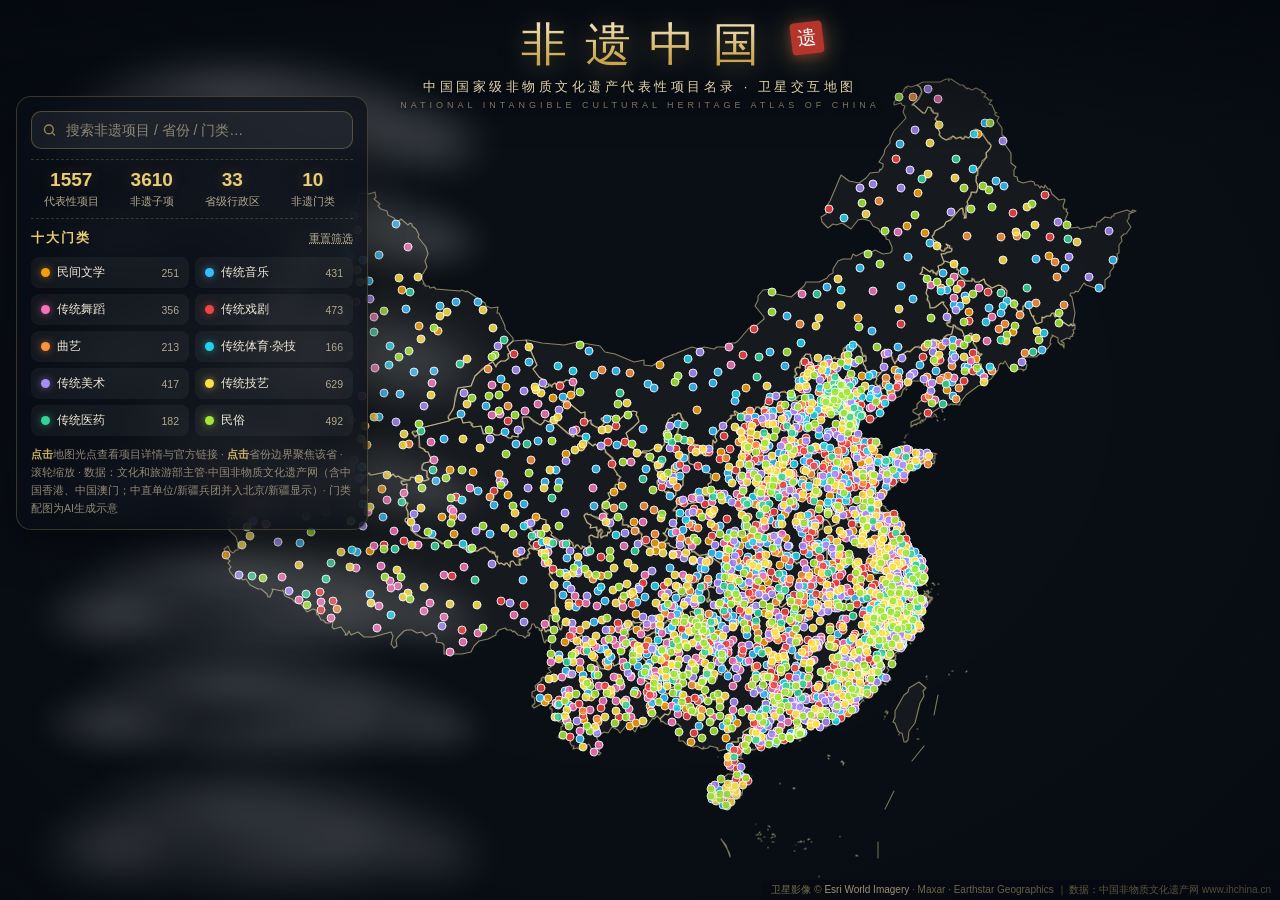
==== index.html @ 1519b075 "feat: 非遗中国 国家级非遗代表性项目卫星交互地图" ====
<!DOCTYPE html>
<html lang="zh-CN">
<head>
<meta charset="UTF-8">
<meta name="viewport" content="width=device-width, initial-scale=1.0">
<title>非遗中国 · 国家级非遗代表性项目卫星交互地图</title>
<style>
/* ===== Leaflet 内联 ===== */
/* required styles */

.leaflet-pane,
.leaflet-tile,
.leaflet-marker-icon,
.leaflet-marker-shadow,
.leaflet-tile-container,
.leaflet-pane > svg,
.leaflet-pane > canvas,
.leaflet-zoom-box,
.leaflet-image-layer,
.leaflet-layer {
	position: absolute;
	left: 0;
	top: 0;
	}
.leaflet-container {
	overflow: hidden;
	}
.leaflet-tile,
.leaflet-marker-icon,
.leaflet-marker-shadow {
	-webkit-user-select: none;
	   -moz-user-select: none;
	        user-select: none;
	  -webkit-user-drag: none;
	}
/* Prevents IE11 from highlighting tiles in blue */
.leaflet-tile::selection {
	background: transparent;
}
/* Safari renders non-retina tile on retina better with this, but Chrome is worse */
.leaflet-safari .leaflet-tile {
	image-rendering: -webkit-optimize-contrast;
	}
/* hack that prevents hw layers "stretching" when loading new tiles */
.leaflet-safari .leaflet-tile-container {
	width: 1600px;
	height: 1600px;
	-webkit-transform-origin: 0 0;
	}
.leaflet-marker-icon,
.leaflet-marker-shadow {
	display: block;
	}
/* .leaflet-container svg: reset svg max-width decleration shipped in Joomla! (joomla.org) 3.x */
/* .leaflet-container img: map is broken in FF if you have max-width: 100% on tiles */
.leaflet-container .leaflet-overlay-pane svg {
	max-width: none !important;
	max-height: none !important;
	}
.leaflet-container .leaflet-marker-pane img,
.leaflet-container .leaflet-shadow-pane img,
.leaflet-container .leaflet-tile-pane img,
.leaflet-container img.leaflet-image-layer,
.leaflet-container .leaflet-tile {
	max-width: none !important;
	max-height: none !important;
	width: auto;
	padding: 0;
	}

.leaflet-container img.leaflet-tile {
	/* See: https://bugs.chromium.org/p/chromium/issues/detail?id=600120 */
	mix-blend-mode: plus-lighter;
}

.leaflet-container.leaflet-touch-zoom {
	-ms-touch-action: pan-x pan-y;
	touch-action: pan-x pan-y;
	}
.leaflet-container.leaflet-touch-drag {
	-ms-touch-action: pinch-zoom;
	/* Fallback for FF which doesn't support pinch-zoom */
	touch-action: none;
	touch-action: pinch-zoom;
}
.leaflet-container.leaflet-touch-drag.leaflet-touch-zoom {
	-ms-touch-action: none;
	touch-action: none;
}
.leaflet-container {
	-webkit-tap-highlight-color: transparent;
}
.leaflet-container a {
	-webkit-tap-highlight-color: rgba(51, 181, 229, 0.4);
}
.leaflet-tile {
	filter: inherit;
	visibility: hidden;
	}
.leaflet-tile-loaded {
	visibility: inherit;
	}
.leaflet-zoom-box {
	width: 0;
	height: 0;
	-moz-box-sizing: border-box;
	     box-sizing: border-box;
	z-index: 800;
	}
/* workaround for https://bugzilla.mozilla.org/show_bug.cgi?id=888319 */
.leaflet-overlay-pane svg {
	-moz-user-select: none;
	}

.leaflet-pane         { z-index: 400; }

.leaflet-tile-pane    { z-index: 200; }
.leaflet-overlay-pane { z-index: 400; }
.leaflet-shadow-pane  { z-index: 500; }
.leaflet-marker-pane  { z-index: 600; }
.leaflet-tooltip-pane   { z-index: 650; }
.leaflet-popup-pane   { z-index: 700; }

.leaflet-map-pane canvas { z-index: 100; }
.leaflet-map-pane svg    { z-index: 200; }

.leaflet-vml-shape {
	width: 1px;
	height: 1px;
	}
.lvml {
	behavior: url(#default#VML);
	display: inline-block;
	position: absolute;
	}


/* control positioning */

.leaflet-control {
	position: relative;
	z-index: 800;
	pointer-events: visiblePainted; /* IE 9-10 doesn't have auto */
	pointer-events: auto;
	}
.leaflet-top,
.leaflet-bottom {
	position: absolute;
	z-index: 1000;
	pointer-events: none;
	}
.leaflet-top {
	top: 0;
	}
.leaflet-right {
	right: 0;
	}
.leaflet-bottom {
	bottom: 0;
	}
.leaflet-left {
	left: 0;
	}
.leaflet-control {
	float: left;
	clear: both;
	}
.leaflet-right .leaflet-control {
	float: right;
	}
.leaflet-top .leaflet-control {
	margin-top: 10px;
	}
.leaflet-bottom .leaflet-control {
	margin-bottom: 10px;
	}
.leaflet-left .leaflet-control {
	margin-left: 10px;
	}
.leaflet-right .leaflet-control {
	margin-right: 10px;
	}


/* zoom and fade animations */

.leaflet-fade-anim .leaflet-popup {
	opacity: 0;
	-webkit-transition: opacity 0.2s linear;
	   -moz-transition: opacity 0.2s linear;
	        transition: opacity 0.2s linear;
	}
.leaflet-fade-anim .leaflet-map-pane .leaflet-popup {
	opacity: 1;
	}
.leaflet-zoom-animated {
	-webkit-transform-origin: 0 0;
	    -ms-transform-origin: 0 0;
	        transform-origin: 0 0;
	}
svg.leaflet-zoom-animated {
	will-change: transform;
}

.leaflet-zoom-anim .leaflet-zoom-animated {
	-webkit-transition: -webkit-transform 0.25s cubic-bezier(0,0,0.25,1);
	   -moz-transition:    -moz-transform 0.25s cubic-bezier(0,0,0.25,1);
	        transition:         transform 0.25s cubic-bezier(0,0,0.25,1);
	}
.leaflet-zoom-anim .leaflet-tile,
.leaflet-pan-anim .leaflet-tile {
	-webkit-transition: none;
	   -moz-transition: none;
	        transition: none;
	}

.leaflet-zoom-anim .leaflet-zoom-hide {
	visibility: hidden;
	}


/* cursors */

.leaflet-interactive {
	cursor: pointer;
	}
.leaflet-grab {
	cursor: -webkit-grab;
	cursor:    -moz-grab;
	cursor:         grab;
	}
.leaflet-crosshair,
.leaflet-crosshair .leaflet-interactive {
	cursor: crosshair;
	}
.leaflet-popup-pane,
.leaflet-control {
	cursor: auto;
	}
.leaflet-dragging .leaflet-grab,
.leaflet-dragging .leaflet-grab .leaflet-interactive,
.leaflet-dragging .leaflet-marker-draggable {
	cursor: move;
	cursor: -webkit-grabbing;
	cursor:    -moz-grabbing;
	cursor:         grabbing;
	}

/* marker & overlays interactivity */
.leaflet-marker-icon,
.leaflet-marker-shadow,
.leaflet-image-layer,
.leaflet-pane > svg path,
.leaflet-tile-container {
	pointer-events: none;
	}

.leaflet-marker-icon.leaflet-interactive,
.leaflet-image-layer.leaflet-interactive,
.leaflet-pane > svg path.leaflet-interactive,
svg.leaflet-image-layer.leaflet-interactive path {
	pointer-events: visiblePainted; /* IE 9-10 doesn't have auto */
	pointer-events: auto;
	}

/* visual tweaks */

.leaflet-container {
	background: #ddd;
	outline-offset: 1px;
	}
.leaflet-container a {
	color: #0078A8;
	}
.leaflet-zoom-box {
	border: 2px dotted #38f;
	background: rgba(255,255,255,0.5);
	}


/* general typography */
.leaflet-container {
	font-family: "Helvetica Neue", Arial, Helvetica, sans-serif;
	font-size: 12px;
	font-size: 0.75rem;
	line-height: 1.5;
	}


/* general toolbar styles */

.leaflet-bar {
	box-shadow: 0 1px 5px rgba(0,0,0,0.65);
	border-radius: 4px;
	}
.leaflet-bar a {
	background-color: #fff;
	border-bottom: 1px solid #ccc;
	width: 26px;
	height: 26px;
	line-height: 26px;
	display: block;
	text-align: center;
	text-decoration: none;
	color: black;
	}
.leaflet-bar a,
.leaflet-control-layers-toggle {
	background-position: 50% 50%;
	background-repeat: no-repeat;
	display: block;
	}
.leaflet-bar a:hover,
.leaflet-bar a:focus {
	background-color: #f4f4f4;
	}
.leaflet-bar a:first-child {
	border-top-left-radius: 4px;
	border-top-right-radius: 4px;
	}
.leaflet-bar a:last-child {
	border-bottom-left-radius: 4px;
	border-bottom-right-radius: 4px;
	border-bottom: none;
	}
.leaflet-bar a.leaflet-disabled {
	cursor: default;
	background-color: #f4f4f4;
	color: #bbb;
	}

.leaflet-touch .leaflet-bar a {
	width: 30px;
	height: 30px;
	line-height: 30px;
	}
.leaflet-touch .leaflet-bar a:first-child {
	border-top-left-radius: 2px;
	border-top-right-radius: 2px;
	}
.leaflet-touch .leaflet-bar a:last-child {
	border-bottom-left-radius: 2px;
	border-bottom-right-radius: 2px;
	}

/* zoom control */

.leaflet-control-zoom-in,
.leaflet-control-zoom-out {
	font: bold 18px 'Lucida Console', Monaco, monospace;
	text-indent: 1px;
	}

.leaflet-touch .leaflet-control-zoom-in, .leaflet-touch .leaflet-control-zoom-out  {
	font-size: 22px;
	}


/* layers control */

.leaflet-control-layers {
	box-shadow: 0 1px 5px rgba(0,0,0,0.4);
	background: #fff;
	border-radius: 5px;
	}
.leaflet-control-layers-toggle {
	background-image: url(images/layers.png);
	width: 36px;
	height: 36px;
	}
.leaflet-retina .leaflet-control-layers-toggle {
	background-image: url(images/layers-2x.png);
	background-size: 26px 26px;
	}
.leaflet-touch .leaflet-control-layers-toggle {
	width: 44px;
	height: 44px;
	}
.leaflet-control-layers .leaflet-control-layers-list,
.leaflet-control-layers-expanded .leaflet-control-layers-toggle {
	display: none;
	}
.leaflet-control-layers-expanded .leaflet-control-layers-list {
	display: block;
	position: relative;
	}
.leaflet-control-layers-expanded {
	padding: 6px 10px 6px 6px;
	color: #333;
	background: #fff;
	}
.leaflet-control-layers-scrollbar {
	overflow-y: scroll;
	overflow-x: hidden;
	padding-right: 5px;
	}
.leaflet-control-layers-selector {
	margin-top: 2px;
	position: relative;
	top: 1px;
	}
.leaflet-control-layers label {
	display: block;
	font-size: 13px;
	font-size: 1.08333em;
	}
.leaflet-control-layers-separator {
	height: 0;
	border-top: 1px solid #ddd;
	margin: 5px -10px 5px -6px;
	}

/* Default icon URLs */
.leaflet-default-icon-path { /* used only in path-guessing heuristic, see L.Icon.Default */
	background-image: url(images/marker-icon.png);
	}


/* attribution and scale controls */

.leaflet-container .leaflet-control-attribution {
	background: #fff;
	background: rgba(255, 255, 255, 0.8);
	margin: 0;
	}
.leaflet-control-attribution,
.leaflet-control-scale-line {
	padding: 0 5px;
	color: #333;
	line-height: 1.4;
	}
.leaflet-control-attribution a {
	text-decoration: none;
	}
.leaflet-control-attribution a:hover,
.leaflet-control-attribution a:focus {
	text-decoration: underline;
	}
.leaflet-attribution-flag {
	display: inline !important;
	vertical-align: baseline !important;
	width: 1em;
	height: 0.6669em;
	}
.leaflet-left .leaflet-control-scale {
	margin-left: 5px;
	}
.leaflet-bottom .leaflet-control-scale {
	margin-bottom: 5px;
	}
.leaflet-control-scale-line {
	border: 2px solid #777;
	border-top: none;
	line-height: 1.1;
	padding: 2px 5px 1px;
	white-space: nowrap;
	-moz-box-sizing: border-box;
	     box-sizing: border-box;
	background: rgba(255, 255, 255, 0.8);
	text-shadow: 1px 1px #fff;
	}
.leaflet-control-scale-line:not(:first-child) {
	border-top: 2px solid #777;
	border-bottom: none;
	margin-top: -2px;
	}
.leaflet-control-scale-line:not(:first-child):not(:last-child) {
	border-bottom: 2px solid #777;
	}

.leaflet-touch .leaflet-control-attribution,
.leaflet-touch .leaflet-control-layers,
.leaflet-touch .leaflet-bar {
	box-shadow: none;
	}
.leaflet-touch .leaflet-control-layers,
.leaflet-touch .leaflet-bar {
	border: 2px solid rgba(0,0,0,0.2);
	background-clip: padding-box;
	}


/* popup */

.leaflet-popup {
	position: absolute;
	text-align: center;
	margin-bottom: 20px;
	}
.leaflet-popup-content-wrapper {
	padding: 1px;
	text-align: left;
	border-radius: 12px;
	}
.leaflet-popup-content {
	margin: 13px 24px 13px 20px;
	line-height: 1.3;
	font-size: 13px;
	font-size: 1.08333em;
	min-height: 1px;
	}
.leaflet-popup-content p {
	margin: 17px 0;
	margin: 1.3em 0;
	}
.leaflet-popup-tip-container {
	width: 40px;
	height: 20px;
	position: absolute;
	left: 50%;
	margin-top: -1px;
	margin-left: -20px;
	overflow: hidden;
	pointer-events: none;
	}
.leaflet-popup-tip {
	width: 17px;
	height: 17px;
	padding: 1px;

	margin: -10px auto 0;
	pointer-events: auto;

	-webkit-transform: rotate(45deg);
	   -moz-transform: rotate(45deg);
	    -ms-transform: rotate(45deg);
	        transform: rotate(45deg);
	}
.leaflet-popup-content-wrapper,
.leaflet-popup-tip {
	background: white;
	color: #333;
	box-shadow: 0 3px 14px rgba(0,0,0,0.4);
	}
.leaflet-container a.leaflet-popup-close-button {
	position: absolute;
	top: 0;
	right: 0;
	border: none;
	text-align: center;
	width: 24px;
	height: 24px;
	font: 16px/24px Tahoma, Verdana, sans-serif;
	color: #757575;
	text-decoration: none;
	background: transparent;
	}
.leaflet-container a.leaflet-popup-close-button:hover,
.leaflet-container a.leaflet-popup-close-button:focus {
	color: #585858;
	}
.leaflet-popup-scrolled {
	overflow: auto;
	}

.leaflet-oldie .leaflet-popup-content-wrapper {
	-ms-zoom: 1;
	}
.leaflet-oldie .leaflet-popup-tip {
	width: 24px;
	margin: 0 auto;

	-ms-filter: "progid:DXImageTransform.Microsoft.Matrix(M11=0.70710678, M12=0.70710678, M21=-0.70710678, M22=0.70710678)";
	filter: progid:DXImageTransform.Microsoft.Matrix(M11=0.70710678, M12=0.70710678, M21=-0.70710678, M22=0.70710678);
	}

.leaflet-oldie .leaflet-control-zoom,
.leaflet-oldie .leaflet-control-layers,
.leaflet-oldie .leaflet-popup-content-wrapper,
.leaflet-oldie .leaflet-popup-tip {
	border: 1px solid #999;
	}


/* div icon */

.leaflet-div-icon {
	background: #fff;
	border: 1px solid #666;
	}


/* Tooltip */
/* Base styles for the element that has a tooltip */
.leaflet-tooltip {
	position: absolute;
	padding: 6px;
	background-color: #fff;
	border: 1px solid #fff;
	border-radius: 3px;
	color: #222;
	white-space: nowrap;
	-webkit-user-select: none;
	-moz-user-select: none;
	-ms-user-select: none;
	user-select: none;
	pointer-events: none;
	box-shadow: 0 1px 3px rgba(0,0,0,0.4);
	}
.leaflet-tooltip.leaflet-interactive {
	cursor: pointer;
	pointer-events: auto;
	}
.leaflet-tooltip-top:before,
.leaflet-tooltip-bottom:before,
.leaflet-tooltip-left:before,
.leaflet-tooltip-right:before {
	position: absolute;
	pointer-events: none;
	border: 6px solid transparent;
	background: transparent;
	content: "";
	}

/* Directions */

.leaflet-tooltip-bottom {
	margin-top: 6px;
}
.leaflet-tooltip-top {
	margin-top: -6px;
}
.leaflet-tooltip-bottom:before,
.leaflet-tooltip-top:before {
	left: 50%;
	margin-left: -6px;
	}
.leaflet-tooltip-top:before {
	bottom: 0;
	margin-bottom: -12px;
	border-top-color: #fff;
	}
.leaflet-tooltip-bottom:before {
	top: 0;
	margin-top: -12px;
	margin-left: -6px;
	border-bottom-color: #fff;
	}
.leaflet-tooltip-left {
	margin-left: -6px;
}
.leaflet-tooltip-right {
	margin-left: 6px;
}
.leaflet-tooltip-left:before,
.leaflet-tooltip-right:before {
	top: 50%;
	margin-top: -6px;
	}
.leaflet-tooltip-left:before {
	right: 0;
	margin-right: -12px;
	border-left-color: #fff;
	}
.leaflet-tooltip-right:before {
	left: 0;
	margin-left: -12px;
	border-right-color: #fff;
	}

/* Printing */

@media print {
	/* Prevent printers from removing background-images of controls. */
	.leaflet-control {
		-webkit-print-color-adjust: exact;
		print-color-adjust: exact;
		}
	}

/* ===== 主题样式 ===== */
:root{
  --gold:#e8cc76; --gold-deep:#b79a4a; --rose:#b3352c;
  --ink:#05080f; --glass:rgba(9,14,23,.78);
  --panel-bd:rgba(232,204,118,.22);
  --text:#f2ead8; --text-dim:#b3a88e;
}
*{box-sizing:border-box}
html,body{margin:0;padding:0;height:100%;overflow:hidden;background:var(--ink);
  font-family:"Microsoft YaHei UI","Microsoft YaHei","PingFang SC","Helvetica Neue",Arial,sans-serif;color:var(--text)}
#map{position:fixed;inset:0;background:#0a0f16;z-index:1}
.leaflet-container{background:#0a0f16;font:12px/1.5 "Microsoft YaHei UI","Microsoft YaHei",sans-serif}

/* ===== 加载层 ===== */
#loader{position:fixed;inset:0;z-index:9999;display:flex;flex-direction:column;align-items:center;justify-content:center;gap:22px;
  background:radial-gradient(ellipse at 50% 38%,#111a2a 0%,#05080f 72%);transition:opacity .7s ease}
#loader .lt{font-family:"KaiTi","STKaiti","SimSun",serif;font-size:52px;letter-spacing:26px;text-indent:26px;
  background:linear-gradient(180deg,#f6e7b8,#c9a544 78%);-webkit-background-clip:text;background-clip:text;color:transparent;
  filter:drop-shadow(0 4px 16px rgba(232,204,118,.35));position:relative}
#loader .seal{position:absolute;right:-44px;bottom:2px;width:34px;height:34px;background:var(--rose);border-radius:5px;
  display:flex;align-items:center;justify-content:center;color:#fff;font-size:20px;font-family:"KaiTi","STKaiti",serif;
  transform:rotate(-7deg);box-shadow:0 2px 10px rgba(179,53,44,.5)}
#loader .ring{width:44px;height:44px;border-radius:50%;border:3px solid rgba(232,204,118,.22);border-top-color:var(--gold);
  animation:spin 1s linear infinite}
#loader .sub{font-size:13px;letter-spacing:3px;color:var(--text-dim)}
@keyframes spin{to{transform:rotate(360deg)}}

/* ===== 云层 ===== */
#clouds{position:fixed;inset:0;pointer-events:none;z-index:560;overflow:hidden}
.cloud{position:absolute;left:0;width:520px;height:150px;--s:1;
  background:
   radial-gradient(closest-side ellipse at 22% 68%,rgba(255,255,255,.95),rgba(255,255,255,0) 72%),
   radial-gradient(closest-side ellipse at 46% 42%,rgba(255,255,255,.92),rgba(255,255,255,0) 70%),
   radial-gradient(closest-side ellipse at 68% 60%,rgba(255,255,255,.88),rgba(255,255,255,0) 70%),
   radial-gradient(closest-side ellipse at 52% 78%,rgba(255,255,255,.82),rgba(255,255,255,0) 68%),
   radial-gradient(closest-side ellipse at 84% 72%,rgba(255,255,255,.78),rgba(255,255,255,0) 66%);
  animation:drift linear infinite;will-change:transform}
@keyframes drift{from{transform:translateX(-45vw) scale(var(--s))}to{transform:translateX(140vw) scale(var(--s))}}
.c1{top:4%;--s:1.35;animation-duration:230s;animation-delay:-45s;opacity:.34;filter:blur(18px)}
.c2{top:15%;--s:.92;animation-duration:175s;animation-delay:-100s;opacity:.27;filter:blur(14px)}
.c3{top:29%;--s:1.6;animation-duration:300s;animation-delay:-160s;opacity:.31;filter:blur(22px)}
.c4{top:43%;--s:.72;animation-duration:150s;animation-delay:-25s;opacity:.22;filter:blur(12px)}
.c5{top:57%;--s:1.12;animation-duration:255s;animation-delay:-210s;opacity:.26;filter:blur(16px)}
.c6{top:69%;--s:.85;animation-duration:200s;animation-delay:-70s;opacity:.21;filter:blur(13px)}
.c7{top:83%;--s:1.42;animation-duration:330s;animation-delay:-260s;opacity:.25;filter:blur(20px)}

/* ===== 暗角与顶部渐变 ===== */
#vignette{position:fixed;inset:0;pointer-events:none;z-index:550;
  background:radial-gradient(ellipse at 50% 44%,transparent 52%,rgba(4,7,13,.52) 100%)}
#topShade{position:fixed;top:0;left:0;right:0;height:150px;pointer-events:none;z-index:555;
  background:linear-gradient(180deg,rgba(4,7,13,.55),rgba(4,7,13,0))}

/* ===== 标题 ===== */
#titleBar{position:fixed;top:14px;left:50%;transform:translateX(-50%);text-align:center;z-index:700;pointer-events:none;width:min(92vw,760px)}
#titleBar h1{margin:0;font-family:"KaiTi","STKaiti","SimSun",serif;font-weight:400;font-size:46px;letter-spacing:18px;text-indent:18px;
  background:linear-gradient(180deg,#f8ecca,#caa54b 76%);-webkit-background-clip:text;background-clip:text;color:transparent;
  filter:drop-shadow(0 3px 14px rgba(232,204,118,.38));position:relative;display:inline-block}
#titleBar .seal{position:absolute;right:-46px;top:8px;width:32px;height:32px;background:var(--rose);border-radius:4px;
  display:flex;align-items:center;justify-content:center;color:#fff;font-size:19px;font-family:"KaiTi","STKaiti",serif;
  transform:rotate(-7deg);box-shadow:0 2px 10px rgba(179,53,44,.5);pointer-events:none}
#titleBar .sub{margin-top:2px;font-size:13px;letter-spacing:3.5px;color:#e3d5ae;text-shadow:0 1px 8px rgba(0,0,0,.9)}
#titleBar .en{margin-top:4px;font-size:9px;letter-spacing:4px;color:rgba(216,201,163,.55);text-shadow:0 1px 6px rgba(0,0,0,.9)}

/* ===== 左侧控制面板 ===== */
#panel{position:fixed;left:16px;top:96px;width:352px;max-height:calc(100vh - 120px);z-index:700;
  background:var(--glass);backdrop-filter:blur(14px);-webkit-backdrop-filter:blur(14px);
  border:1px solid var(--panel-bd);border-radius:15px;padding:14px 14px 12px;
  box-shadow:0 12px 44px rgba(0,0,0,.5);display:flex;flex-direction:column;gap:10px;overflow:hidden}
#panel .ph{display:flex;align-items:center;gap:8px}
#panel .ph .t{font-size:13px;font-weight:700;letter-spacing:2px;color:var(--gold)}
#panel .ph .reset{margin-left:auto;font-size:11px;color:var(--text-dim);cursor:pointer;text-decoration:underline dotted}
#panel .ph .reset:hover{color:var(--gold)}
.searchWrap{position:relative}
.searchWrap svg.mag{position:absolute;left:11px;top:50%;transform:translateY(-50%);opacity:.6;pointer-events:none}
#search{width:100%;padding:10px 32px 10px 34px;border-radius:10px;font-size:14px;color:var(--text);outline:none;
  background:rgba(255,255,255,.06);border:1px solid rgba(232,204,118,.28);transition:border-color .2s,box-shadow .2s}
#search::placeholder{color:rgba(179,168,142,.75)}
#search:focus{border-color:rgba(232,204,118,.65);box-shadow:0 0 0 3px rgba(232,204,118,.12)}
#clearBtn{position:absolute;right:6px;top:50%;transform:translateY(-50%);width:22px;height:22px;border:none;border-radius:50%;
  background:rgba(255,255,255,.1);color:var(--text-dim);font-size:13px;line-height:1;cursor:pointer;display:none;padding:0}
#clearBtn:hover{background:rgba(255,255,255,.18);color:#fff}
#count{font-size:11px;color:var(--text-dim);letter-spacing:.5px;display:none}
#results{display:none;overflow-y:auto;border-radius:10px;background:rgba(5,9,16,.55);
  border:1px solid rgba(232,204,118,.14);scrollbar-width:thin}
#results .row{display:flex;align-items:center;gap:9px;padding:8px 10px;cursor:pointer;border-radius:8px;margin:3px}
#results .row:hover{background:rgba(232,204,118,.1)}
#results .dot{width:9px;height:9px;border-radius:50%;flex:none}
#results .rt{min-width:0;flex:1}
#results .rn{font-size:13px;color:var(--text);white-space:nowrap;overflow:hidden;text-overflow:ellipsis}
#results .rn mark{background:rgba(232,204,118,.35);color:#fff;border-radius:2px;padding:0 1px}
#results .rm{font-size:11px;color:var(--text-dim);white-space:nowrap;overflow:hidden;text-overflow:ellipsis;margin-top:1px}
#results .empty{padding:14px 12px;font-size:12px;color:var(--text-dim);text-align:center}
#stats{display:grid;grid-template-columns:repeat(4,1fr);gap:4px;padding:9px 2px;
  border-top:1px dashed rgba(232,204,118,.2);border-bottom:1px dashed rgba(232,204,118,.2)}
#stats>div{text-align:center}
#stats b{display:block;font-size:19px;font-weight:700;color:var(--gold);font-variant-numeric:tabular-nums;
  text-shadow:0 0 14px rgba(232,204,118,.25)}
#stats span{font-size:10.5px;color:var(--text-dim)}
#legend{display:grid;grid-template-columns:1fr 1fr;gap:6px}
.chip{display:flex;align-items:center;gap:7px;padding:6px 9px;border-radius:8px;cursor:pointer;
  background:rgba(255,255,255,.045);border:1px solid transparent;color:var(--text);font-size:12px;
  font-family:inherit;transition:all .18s;text-align:left}
.chip:hover{border-color:rgba(232,204,118,.35);background:rgba(232,204,118,.07)}
.chip .dot{width:9px;height:9px;border-radius:50%;flex:none}
.chip .nm{white-space:nowrap;overflow:hidden;text-overflow:ellipsis}
.chip em{margin-left:auto;font-style:normal;font-size:10.5px;color:var(--text-dim);font-variant-numeric:tabular-nums}
.chip.off{opacity:.35;filter:grayscale(.75)}
#hint{font-size:10.5px;line-height:1.7;color:rgba(179,168,142,.8)}
#hint b{color:rgba(232,204,118,.85);font-weight:600}

/* ===== 弹窗 ===== */
.hp-pop .leaflet-popup-content-wrapper{background:rgba(11,17,27,.94);backdrop-filter:blur(12px);-webkit-backdrop-filter:blur(12px);
  border:1px solid rgba(232,204,118,.3);border-radius:14px;box-shadow:0 18px 60px rgba(0,0,0,.65);color:var(--text)}
.hp-pop .leaflet-popup-content{margin:0;width:322px!important;line-height:1.55;overflow:hidden}
.hp-pop .leaflet-popup-close-button{color:rgba(203,189,155,.9);right:8px;top:6px;font-size:22px;width:26px;height:26px}
.hp-pop .leaflet-popup-close-button:hover{color:#fff;background:rgba(255,255,255,.1);border-radius:50%}
.hp-pop .leaflet-popup-tip{background:rgba(11,17,27,.94);border:1px solid rgba(232,204,118,.3)}
.hp .hp-img{position:relative}
.hp .hp-img img{width:100%;height:148px;object-fit:cover;display:block}
.hp .hp-img::after{content:"";position:absolute;inset:0;border-radius:14px 14px 0 0;
  background:linear-gradient(180deg,rgba(5,8,15,.25),transparent 40%,rgba(5,8,15,.55));pointer-events:none}
.hp .hp-cat{position:absolute;left:10px;top:10px;z-index:2;background:rgba(6,10,17,.78);border:1px solid;
  padding:2.5px 9px;border-radius:999px;font-size:11px;letter-spacing:1px}
.hp-body{padding:11px 14px 13px}
.hp-body h3{margin:0 0 7px;font-size:17.5px;font-weight:700;color:#fff;letter-spacing:.5px;line-height:1.35}
.hp-badges{display:flex;flex-wrap:wrap;gap:5px;margin-bottom:8px}
.bd{font-size:10.5px;padding:2.5px 8px;border-radius:999px;background:rgba(255,255,255,.07);
  color:#cbbd9b;border:1px solid rgba(255,255,255,.1);letter-spacing:.5px}
.hp-meta{display:flex;gap:6px;align-items:baseline;font-size:12px;color:#cfc3a4;margin:3px 0}
.hp-meta svg{flex:none;transform:translateY(1.5px)}
.hp-brief{font-size:12px;color:#a89d85;line-height:1.75;margin:9px 0 10px;padding:8px 10px;
  background:rgba(255,255,255,.04);border-left:2px solid rgba(232,204,118,.45);border-radius:0 7px 7px 0}
.hp-link{display:block;text-align:center;padding:9px;border-radius:9px;margin-top:2px;
  background:linear-gradient(135deg,#c9a544,#e8cc76);color:#241b06;font-weight:700;font-size:13px;
  letter-spacing:1.5px;text-decoration:none;transition:filter .18s}
.hp-link:hover{filter:brightness(1.12)}

/* ===== 提示tooltip ===== */
.hp-tip{background:rgba(10,15,24,.93)!important;border:1px solid rgba(232,204,118,.35)!important;
  color:var(--text)!important;font-size:12px;padding:5px 10px!important;border-radius:8px!important;
  box-shadow:0 6px 22px rgba(0,0,0,.55)!important}
.hp-tip b{color:var(--gold)}
.hp-tip span{color:var(--text-dim);font-size:11px}
.hp-tip::before{border-top-color:rgba(232,204,118,.35)!important}

/* ===== 省名标签 ===== */
.prov-label{background:transparent!important;border:none!important;box-shadow:none!important;
  color:#f3e6c0!important;font-family:"KaiTi","STKaiti","SimSun",serif!important;font-size:15px!important;
  letter-spacing:3px;text-shadow:0 1px 3px rgba(0,0,0,.95),0 0 12px rgba(0,0,0,.8);padding:0!important}
.prov-label::before{display:none!important}

/* ===== 控件与归属 ===== */
.leaflet-control-attribution{background:rgba(7,11,18,.72)!important;color:#93885f!important;
  font-size:10px!important;padding:3px 9px;border-radius:6px 0 0 0}
.leaflet-control-attribution a{color:#cdbd93!important}
.leaflet-bar{border:1px solid rgba(232,204,118,.28)!important;border-radius:8px!important;overflow:hidden;
  box-shadow:0 4px 18px rgba(0,0,0,.5)!important}
.leaflet-bar a{background:rgba(12,18,28,.92)!important;color:var(--gold)!important;border-bottom:1px solid rgba(232,204,118,.18)!important}
.leaflet-bar a:hover{background:rgba(32,42,58,.95)!important}

/* ===== 移动端 ===== */
#panelToggle{display:none;position:fixed;left:14px;top:14px;z-index:710;width:42px;height:42px;border-radius:11px;
  background:var(--glass);border:1px solid var(--panel-bd);color:var(--gold);font-size:19px;cursor:pointer;
  backdrop-filter:blur(10px)}
@media (max-width:760px){
  #titleBar h1{font-size:30px;letter-spacing:10px;text-indent:10px}
  #titleBar .seal{right:-38px;width:26px;height:26px;font-size:15px}
  #titleBar .sub{font-size:10.5px;letter-spacing:2px}
  #panelToggle{display:block}
  #panel{left:10px;right:10px;width:auto;top:70px;max-height:56vh}
  #panel.hidden{display:none}
  #results{max-height:180px}
}
</style>
</head>
<body class="mode-auto" data-palette="navy-gold">

<div id="loader">
  <div class="lt">非遗中国<span class="seal">遗</span></div>
  <div class="ring"></div>
  <div class="sub">正在载入 3,610 项国家级非遗 · 卫星影像</div>
</div>

<div id="map"></div>

<div id="clouds" aria-hidden="true">
  <div class="cloud c1"></div><div class="cloud c2"></div><div class="cloud c3"></div>
  <div class="cloud c4"></div><div class="cloud c5"></div><div class="cloud c6"></div>
  <div class="cloud c7"></div>
</div>
<div id="vignette" aria-hidden="true"></div>
<div id="topShade" aria-hidden="true"></div>

<header id="titleBar">
  <h1>非遗中国<span class="seal">遗</span></h1>
  <div class="sub">中国国家级非物质文化遗产代表性项目名录 · 卫星交互地图</div>
  <div class="en">NATIONAL INTANGIBLE CULTURAL HERITAGE ATLAS OF CHINA</div>
</header>

<button id="panelToggle" title="展开/收起面板">☰</button>
<aside id="panel">
  <div class="searchWrap">
    <svg class="mag" width="15" height="15" viewBox="0 0 24 24" fill="none"><circle cx="11" cy="11" r="7" stroke="#e8cc76" stroke-width="2.2"/><path d="M20 20l-4.2-4.2" stroke="#e8cc76" stroke-width="2.2" stroke-linecap="round"/></svg>
    <input id="search" type="text" placeholder="搜索非遗项目 / 省份 / 门类…" autocomplete="off" spellcheck="false">
    <button id="clearBtn" title="清空">×</button>
  </div>
  <div id="count"></div>
  <div id="results"></div>
  <div id="stats">
    <div><b>1557</b><span>代表性项目</span></div>
    <div><b>3610</b><span>非遗子项</span></div>
    <div><b>33</b><span>省级行政区</span></div>
    <div><b>10</b><span>非遗门类</span></div>
  </div>
  <div class="ph"><span class="t">十大门类</span><span class="reset" id="resetFilter">重置筛选</span></div>
  <div id="legend"></div>
  <div id="hint">
    <b>点击</b>地图光点查看项目详情与官方链接 · <b>点击</b>省份边界聚焦该省 · 滚轮缩放 ·
    数据：文化和旅游部主管·中国非物质文化遗产网（含中国香港、中国澳门；中直单位/新疆兵团并入北京/新疆显示）· 门类配图为AI生成示意
  </div>
</aside>

<script>
/* @preserve
 * Leaflet 1.9.4, a JS library for interactive maps. https://leafletjs.com
 * (c) 2010-2023 Vladimir Agafonkin, (c) 2010-2011 CloudMade
 */
!function(t,e){"object"==typeof exports&&"undefined"!=typeof module?e(exports):"function"==typeof define&&define.amd?define(["exports"],e):e((t="undefined"!=typeof globalThis?globalThis:t||self).leaflet={})}(this,function(t){"use strict";function l(t){for(var e,i,n=1,o=arguments.length;n<o;n++)for(e in i=arguments[n])t[e]=i[e];return t}var R=Object.create||function(t){return N.prototype=t,new N};function N(){}function a(t,e){var i,n=Array.prototype.slice;return t.bind?t.bind.apply(t,n.call(arguments,1)):(i=n.call(arguments,2),function(){return t.apply(e,i.length?i.concat(n.call(arguments)):arguments)})}var D=0;function h(t){return"_leaflet_id"in t||(t._leaflet_id=++D),t._leaflet_id}function j(t,e,i){var n,o,s=function(){n=!1,o&&(r.apply(i,o),o=!1)},r=function(){n?o=arguments:(t.apply(i,arguments),setTimeout(s,e),n=!0)};return r}function H(t,e,i){var n=e[1],e=e[0],o=n-e;return t===n&&i?t:((t-e)%o+o)%o+e}function u(){return!1}function i(t,e){return!1===e?t:(e=Math.pow(10,void 0===e?6:e),Math.round(t*e)/e)}function W(t){return t.trim?t.trim():t.replace(/^\s+|\s+$/g,"")}function F(t){return W(t).split(/\s+/)}function c(t,e){for(var i in Object.prototype.hasOwnProperty.call(t,"options")||(t.options=t.options?R(t.options):{}),e)t.options[i]=e[i];return t.options}function U(t,e,i){var n,o=[];for(n in t)o.push(encodeURIComponent(i?n.toUpperCase():n)+"="+encodeURIComponent(t[n]));return(e&&-1!==e.indexOf("?")?"&":"?")+o.join("&")}var V=/\{ *([\w_ -]+) *\}/g;function q(t,i){return t.replace(V,function(t,e){e=i[e];if(void 0===e)throw new Error("No value provided for variable "+t);return e="function"==typeof e?e(i):e})}var d=Array.isArray||function(t){return"[object Array]"===Object.prototype.toString.call(t)};function G(t,e){for(var i=0;i<t.length;i++)if(t[i]===e)return i;return-1}var K="[data-uri]";function Y(t){return window["webkit"+t]||window["moz"+t]||window["ms"+t]}var X=0;function J(t){var e=+new Date,i=Math.max(0,16-(e-X));return X=e+i,window.setTimeout(t,i)}var $=window.requestAnimationFrame||Y("RequestAnimationFrame")||J,Q=window.cancelAnimationFrame||Y("CancelAnimationFrame")||Y("CancelRequestAnimationFrame")||function(t){window.clearTimeout(t)};function x(t,e,i){if(!i||$!==J)return $.call(window,a(t,e));t.call(e)}function r(t){t&&Q.call(window,t)}var tt={__proto__:null,extend:l,create:R,bind:a,get lastId(){return D},stamp:h,throttle:j,wrapNum:H,falseFn:u,formatNum:i,trim:W,splitWords:F,setOptions:c,getParamString:U,template:q,isArray:d,indexOf:G,emptyImageUrl:K,requestFn:$,cancelFn:Q,requestAnimFrame:x,cancelAnimFrame:r};function et(){}et.extend=function(t){function e(){c(this),this.initialize&&this.initialize.apply(this,arguments),this.callInitHooks()}var i,n=e.__super__=this.prototype,o=R(n);for(i in(o.constructor=e).prototype=o,this)Object.prototype.hasOwnProperty.call(this,i)&&"prototype"!==i&&"__super__"!==i&&(e[i]=this[i]);if(t.statics&&l(e,t.statics),t.includes){var s=t.includes;if("undefined"!=typeof L&&L&&L.Mixin){s=d(s)?s:[s];for(var r=0;r<s.length;r++)s[r]===L.Mixin.Events&&console.warn("Deprecated include of L.Mixin.Events: this property will be removed in future releases, please inherit from L.Evented instead.",(new Error).stack)}l.apply(null,[o].concat(t.includes))}return l(o,t),delete o.statics,delete o.includes,o.options&&(o.options=n.options?R(n.options):{},l(o.options,t.options)),o._initHooks=[],o.callInitHooks=function(){if(!this._initHooksCalled){n.callInitHooks&&n.callInitHooks.call(this),this._initHooksCalled=!0;for(var t=0,e=o._initHooks.length;t<e;t++)o._initHooks[t].call(this)}},e},et.include=function(t){var e=this.prototype.options;return l(this.prototype,t),t.options&&(this.prototype.options=e,this.mergeOptions(t.options)),this},et.mergeOptions=function(t){return l(this.prototype.options,t),this},et.addInitHook=function(t){var e=Array.prototype.slice.call(arguments,1),i="function"==typeof t?t:function(){this[t].apply(this,e)};return this.prototype._initHooks=this.prototype._initHooks||[],this.prototype._initHooks.push(i),this};var e={on:function(t,e,i){if("object"==typeof t)for(var n in t)this._on(n,t[n],e);else for(var o=0,s=(t=F(t)).length;o<s;o++)this._on(t[o],e,i);return this},off:function(t,e,i){if(arguments.length)if("object"==typeof t)for(var n in t)this._off(n,t[n],e);else{t=F(t);for(var o=1===arguments.length,s=0,r=t.length;s<r;s++)o?this._off(t[s]):this._off(t[s],e,i)}else delete this._events;return this},_on:function(t,e,i,n){"function"!=typeof e?console.warn("wrong listener type: "+typeof e):!1===this._listens(t,e,i)&&(e={fn:e,ctx:i=i===this?void 0:i},n&&(e.once=!0),this._events=this._events||{},this._events[t]=this._events[t]||[],this._events[t].push(e))},_off:function(t,e,i){var n,o,s;if(this._events&&(n=this._events[t]))if(1===arguments.length){if(this._firingCount)for(o=0,s=n.length;o<s;o++)n[o].fn=u;delete this._events[t]}else"function"!=typeof e?console.warn("wrong listener type: "+typeof e):!1!==(e=this._listens(t,e,i))&&(i=n[e],this._firingCount&&(i.fn=u,this._events[t]=n=n.slice()),n.splice(e,1))},fire:function(t,e,i){if(this.listens(t,i)){var n=l({},e,{type:t,target:this,sourceTarget:e&&e.sourceTarget||this});if(this._events){var o=this._events[t];if(o){this._firingCount=this._firingCount+1||1;for(var s=0,r=o.length;s<r;s++){var a=o[s],h=a.fn;a.once&&this.off(t,h,a.ctx),h.call(a.ctx||this,n)}this._firingCount--}}i&&this._propagateEvent(n)}return this},listens:function(t,e,i,n){"string"!=typeof t&&console.warn('"string" type argument expected');var o=e,s=("function"!=typeof e&&(n=!!e,i=o=void 0),this._events&&this._events[t]);if(s&&s.length&&!1!==this._listens(t,o,i))return!0;if(n)for(var r in this._eventParents)if(this._eventParents[r].listens(t,e,i,n))return!0;return!1},_listens:function(t,e,i){if(this._events){var n=this._events[t]||[];if(!e)return!!n.length;i===this&&(i=void 0);for(var o=0,s=n.length;o<s;o++)if(n[o].fn===e&&n[o].ctx===i)return o}return!1},once:function(t,e,i){if("object"==typeof t)for(var n in t)this._on(n,t[n],e,!0);else for(var o=0,s=(t=F(t)).length;o<s;o++)this._on(t[o],e,i,!0);return this},addEventParent:function(t){return this._eventParents=this._eventParents||{},this._eventParents[h(t)]=t,this},removeEventParent:function(t){return this._eventParents&&delete this._eventParents[h(t)],this},_propagateEvent:function(t){for(var e in this._eventParents)this._eventParents[e].fire(t.type,l({layer:t.target,propagatedFrom:t.target},t),!0)}},it=(e.addEventListener=e.on,e.removeEventListener=e.clearAllEventListeners=e.off,e.addOneTimeEventListener=e.once,e.fireEvent=e.fire,e.hasEventListeners=e.listens,et.extend(e));function p(t,e,i){this.x=i?Math.round(t):t,this.y=i?Math.round(e):e}var nt=Math.trunc||function(t){return 0<t?Math.floor(t):Math.ceil(t)};function m(t,e,i){return t instanceof p?t:d(t)?new p(t[0],t[1]):null==t?t:"object"==typeof t&&"x"in t&&"y"in t?new p(t.x,t.y):new p(t,e,i)}function f(t,e){if(t)for(var i=e?[t,e]:t,n=0,o=i.length;n<o;n++)this.extend(i[n])}function _(t,e){return!t||t instanceof f?t:new f(t,e)}function s(t,e){if(t)for(var i=e?[t,e]:t,n=0,o=i.length;n<o;n++)this.extend(i[n])}function g(t,e){return t instanceof s?t:new s(t,e)}function v(t,e,i){if(isNaN(t)||isNaN(e))throw new Error("Invalid LatLng object: ("+t+", "+e+")");this.lat=+t,this.lng=+e,void 0!==i&&(this.alt=+i)}function w(t,e,i){return t instanceof v?t:d(t)&&"object"!=typeof t[0]?3===t.length?new v(t[0],t[1],t[2]):2===t.length?new v(t[0],t[1]):null:null==t?t:"object"==typeof t&&"lat"in t?new v(t.lat,"lng"in t?t.lng:t.lon,t.alt):void 0===e?null:new v(t,e,i)}p.prototype={clone:function(){return new p(this.x,this.y)},add:function(t){return this.clone()._add(m(t))},_add:function(t){return this.x+=t.x,this.y+=t.y,this},subtract:function(t){return this.clone()._subtract(m(t))},_subtract:function(t){return this.x-=t.x,this.y-=t.y,this},divideBy:function(t){return this.clone()._divideBy(t)},_divideBy:function(t){return this.x/=t,this.y/=t,this},multiplyBy:function(t){return this.clone()._multiplyBy(t)},_multiplyBy:function(t){return this.x*=t,this.y*=t,this},scaleBy:function(t){return new p(this.x*t.x,this.y*t.y)},unscaleBy:function(t){return new p(this.x/t.x,this.y/t.y)},round:function(){return this.clone()._round()},_round:function(){return this.x=Math.round(this.x),this.y=Math.round(this.y),this},floor:function(){return this.clone()._floor()},_floor:function(){return this.x=Math.floor(this.x),this.y=Math.floor(this.y),this},ceil:function(){return this.clone()._ceil()},_ceil:function(){return this.x=Math.ceil(this.x),this.y=Math.ceil(this.y),this},trunc:function(){return this.clone()._trunc()},_trunc:function(){return this.x=nt(this.x),this.y=nt(this.y),this},distanceTo:function(t){var e=(t=m(t)).x-this.x,t=t.y-this.y;return Math.sqrt(e*e+t*t)},equals:function(t){return(t=m(t)).x===this.x&&t.y===this.y},contains:function(t){return t=m(t),Math.abs(t.x)<=Math.abs(this.x)&&Math.abs(t.y)<=Math.abs(this.y)},toString:function(){return"Point("+i(this.x)+", "+i(this.y)+")"}},f.prototype={extend:function(t){var e,i;if(t){if(t instanceof p||"number"==typeof t[0]||"x"in t)e=i=m(t);else if(e=(t=_(t)).min,i=t.max,!e||!i)return this;this.min||this.max?(this.min.x=Math.min(e.x,this.min.x),this.max.x=Math.max(i.x,this.max.x),this.min.y=Math.min(e.y,this.min.y),this.max.y=Math.max(i.y,this.max.y)):(this.min=e.clone(),this.max=i.clone())}return this},getCenter:function(t){return m((this.min.x+this.max.x)/2,(this.min.y+this.max.y)/2,t)},getBottomLeft:function(){return m(this.min.x,this.max.y)},getTopRight:function(){return m(this.max.x,this.min.y)},getTopLeft:function(){return this.min},getBottomRight:function(){return this.max},getSize:function(){return this.max.subtract(this.min)},contains:function(t){var e,i;return(t=("number"==typeof t[0]||t instanceof p?m:_)(t))instanceof f?(e=t.min,i=t.max):e=i=t,e.x>=this.min.x&&i.x<=this.max.x&&e.y>=this.min.y&&i.y<=this.max.y},intersects:function(t){t=_(t);var e=this.min,i=this.max,n=t.min,t=t.max,o=t.x>=e.x&&n.x<=i.x,t=t.y>=e.y&&n.y<=i.y;return o&&t},overlaps:function(t){t=_(t);var e=this.min,i=this.max,n=t.min,t=t.max,o=t.x>e.x&&n.x<i.x,t=t.y>e.y&&n.y<i.y;return o&&t},isValid:function(){return!(!this.min||!this.max)},pad:function(t){var e=this.min,i=this.max,n=Math.abs(e.x-i.x)*t,t=Math.abs(e.y-i.y)*t;return _(m(e.x-n,e.y-t),m(i.x+n,i.y+t))},equals:function(t){return!!t&&(t=_(t),this.min.equals(t.getTopLeft())&&this.max.equals(t.getBottomRight()))}},s.prototype={extend:function(t){var e,i,n=this._southWest,o=this._northEast;if(t instanceof v)i=e=t;else{if(!(t instanceof s))return t?this.extend(w(t)||g(t)):this;if(e=t._southWest,i=t._northEast,!e||!i)return this}return n||o?(n.lat=Math.min(e.lat,n.lat),n.lng=Math.min(e.lng,n.lng),o.lat=Math.max(i.lat,o.lat),o.lng=Math.max(i.lng,o.lng)):(this._southWest=new v(e.lat,e.lng),this._northEast=new v(i.lat,i.lng)),this},pad:function(t){var e=this._southWest,i=this._northEast,n=Math.abs(e.lat-i.lat)*t,t=Math.abs(e.lng-i.lng)*t;return new s(new v(e.lat-n,e.lng-t),new v(i.lat+n,i.lng+t))},getCenter:function(){return new v((this._southWest.lat+this._northEast.lat)/2,(this._southWest.lng+this._northEast.lng)/2)},getSouthWest:function(){return this._southWest},getNorthEast:function(){return this._northEast},getNorthWest:function(){return new v(this.getNorth(),this.getWest())},getSouthEast:function(){return new v(this.getSouth(),this.getEast())},getWest:function(){return this._southWest.lng},getSouth:function(){return this._southWest.lat},getEast:function(){return this._northEast.lng},getNorth:function(){return this._northEast.lat},contains:function(t){t=("number"==typeof t[0]||t instanceof v||"lat"in t?w:g)(t);var e,i,n=this._southWest,o=this._northEast;return t instanceof s?(e=t.getSouthWest(),i=t.getNorthEast()):e=i=t,e.lat>=n.lat&&i.lat<=o.lat&&e.lng>=n.lng&&i.lng<=o.lng},intersects:function(t){t=g(t);var e=this._southWest,i=this._northEast,n=t.getSouthWest(),t=t.getNorthEast(),o=t.lat>=e.lat&&n.lat<=i.lat,t=t.lng>=e.lng&&n.lng<=i.lng;return o&&t},overlaps:function(t){t=g(t);var e=this._southWest,i=this._northEast,n=t.getSouthWest(),t=t.getNorthEast(),o=t.lat>e.lat&&n.lat<i.lat,t=t.lng>e.lng&&n.lng<i.lng;return o&&t},toBBoxString:function(){return[this.getWest(),this.getSouth(),this.getEast(),this.getNorth()].join(",")},equals:function(t,e){return!!t&&(t=g(t),this._southWest.equals(t.getSouthWest(),e)&&this._northEast.equals(t.getNorthEast(),e))},isValid:function(){return!(!this._southWest||!this._northEast)}};var ot={latLngToPoint:function(t,e){t=this.projection.project(t),e=this.scale(e);return this.transformation._transform(t,e)},pointToLatLng:function(t,e){e=this.scale(e),t=this.transformation.untransform(t,e);return this.projection.unproject(t)},project:function(t){return this.projection.project(t)},unproject:function(t){return this.projection.unproject(t)},scale:function(t){return 256*Math.pow(2,t)},zoom:function(t){return Math.log(t/256)/Math.LN2},getProjectedBounds:function(t){var e;return this.infinite?null:(e=this.projection.bounds,t=this.scale(t),new f(this.transformation.transform(e.min,t),this.transformation.transform(e.max,t)))},infinite:!(v.prototype={equals:function(t,e){return!!t&&(t=w(t),Math.max(Math.abs(this.lat-t.lat),Math.abs(this.lng-t.lng))<=(void 0===e?1e-9:e))},toString:function(t){return"LatLng("+i(this.lat,t)+", "+i(this.lng,t)+")"},distanceTo:function(t){return st.distance(this,w(t))},wrap:function(){return st.wrapLatLng(this)},toBounds:function(t){var t=180*t/40075017,e=t/Math.cos(Math.PI/180*this.lat);return g([this.lat-t,this.lng-e],[this.lat+t,this.lng+e])},clone:function(){return new v(this.lat,this.lng,this.alt)}}),wrapLatLng:function(t){var e=this.wrapLng?H(t.lng,this.wrapLng,!0):t.lng;return new v(this.wrapLat?H(t.lat,this.wrapLat,!0):t.lat,e,t.alt)},wrapLatLngBounds:function(t){var e=t.getCenter(),i=this.wrapLatLng(e),n=e.lat-i.lat,e=e.lng-i.lng;return 0==n&&0==e?t:(i=t.getSouthWest(),t=t.getNorthEast(),new s(new v(i.lat-n,i.lng-e),new v(t.lat-n,t.lng-e)))}},st=l({},ot,{wrapLng:[-180,180],R:6371e3,distance:function(t,e){var i=Math.PI/180,n=t.lat*i,o=e.lat*i,s=Math.sin((e.lat-t.lat)*i/2),e=Math.sin((e.lng-t.lng)*i/2),t=s*s+Math.cos(n)*Math.cos(o)*e*e,i=2*Math.atan2(Math.sqrt(t),Math.sqrt(1-t));return this.R*i}}),rt=6378137,rt={R:rt,MAX_LATITUDE:85.0511287798,project:function(t){var e=Math.PI/180,i=this.MAX_LATITUDE,i=Math.max(Math.min(i,t.lat),-i),i=Math.sin(i*e);return new p(this.R*t.lng*e,this.R*Math.log((1+i)/(1-i))/2)},unproject:function(t){var e=180/Math.PI;return new v((2*Math.atan(Math.exp(t.y/this.R))-Math.PI/2)*e,t.x*e/this.R)},bounds:new f([-(rt=rt*Math.PI),-rt],[rt,rt])};function at(t,e,i,n){d(t)?(this._a=t[0],this._b=t[1],this._c=t[2],this._d=t[3]):(this._a=t,this._b=e,this._c=i,this._d=n)}function ht(t,e,i,n){return new at(t,e,i,n)}at.prototype={transform:function(t,e){return this._transform(t.clone(),e)},_transform:function(t,e){return t.x=(e=e||1)*(this._a*t.x+this._b),t.y=e*(this._c*t.y+this._d),t},untransform:function(t,e){return new p((t.x/(e=e||1)-this._b)/this._a,(t.y/e-this._d)/this._c)}};var lt=l({},st,{code:"EPSG:3857",projection:rt,transformation:ht(lt=.5/(Math.PI*rt.R),.5,-lt,.5)}),ut=l({},lt,{code:"EPSG:900913"});function ct(t){return document.createElementNS("http://www.w3.org/2000/svg",t)}function dt(t,e){for(var i,n,o,s,r="",a=0,h=t.length;a<h;a++){for(i=0,n=(o=t[a]).length;i<n;i++)r+=(i?"L":"M")+(s=o[i]).x+" "+s.y;r+=e?b.svg?"z":"x":""}return r||"M0 0"}var _t=document.documentElement.style,pt="ActiveXObject"in window,mt=pt&&!document.addEventListener,n="msLaunchUri"in navigator&&!("documentMode"in document),ft=y("webkit"),gt=y("android"),vt=y("android 2")||y("android 3"),yt=parseInt(/WebKit\/([0-9]+)|$/.exec(navigator.userAgent)[1],10),yt=gt&&y("Google")&&yt<537&&!("AudioNode"in window),xt=!!window.opera,wt=!n&&y("chrome"),bt=y("gecko")&&!ft&&!xt&&!pt,Pt=!wt&&y("safari"),Lt=y("phantom"),o="OTransition"in _t,Tt=0===navigator.platform.indexOf("Win"),Mt=pt&&"transition"in _t,zt="WebKitCSSMatrix"in window&&"m11"in new window.WebKitCSSMatrix&&!vt,_t="MozPerspective"in _t,Ct=!window.L_DISABLE_3D&&(Mt||zt||_t)&&!o&&!Lt,Zt="undefined"!=typeof orientation||y("mobile"),St=Zt&&ft,Et=Zt&&zt,kt=!window.PointerEvent&&window.MSPointerEvent,Ot=!(!window.PointerEvent&&!kt),At="ontouchstart"in window||!!window.TouchEvent,Bt=!window.L_NO_TOUCH&&(At||Ot),It=Zt&&xt,Rt=Zt&&bt,Nt=1<(window.devicePixelRatio||window.screen.deviceXDPI/window.screen.logicalXDPI),Dt=function(){var t=!1;try{var e=Object.defineProperty({},"passive",{get:function(){t=!0}});window.addEventListener("testPassiveEventSupport",u,e),window.removeEventListener("testPassiveEventSupport",u,e)}catch(t){}return t}(),jt=!!document.createElement("canvas").getContext,Ht=!(!document.createElementNS||!ct("svg").createSVGRect),Wt=!!Ht&&((Wt=document.createElement("div")).innerHTML="<svg/>","http://www.w3.org/2000/svg"===(Wt.firstChild&&Wt.firstChild.namespaceURI));function y(t){return 0<=navigator.userAgent.toLowerCase().indexOf(t)}var b={ie:pt,ielt9:mt,edge:n,webkit:ft,android:gt,android23:vt,androidStock:yt,opera:xt,chrome:wt,gecko:bt,safari:Pt,phantom:Lt,opera12:o,win:Tt,ie3d:Mt,webkit3d:zt,gecko3d:_t,any3d:Ct,mobile:Zt,mobileWebkit:St,mobileWebkit3d:Et,msPointer:kt,pointer:Ot,touch:Bt,touchNative:At,mobileOpera:It,mobileGecko:Rt,retina:Nt,passiveEvents:Dt,canvas:jt,svg:Ht,vml:!Ht&&function(){try{var t=document.createElement("div"),e=(t.innerHTML='<v:shape adj="1"/>',t.firstChild);return e.style.behavior="url(#default#VML)",e&&"object"==typeof e.adj}catch(t){return!1}}(),inlineSvg:Wt,mac:0===navigator.platform.indexOf("Mac"),linux:0===navigator.platform.indexOf("Linux")},Ft=b.msPointer?"MSPointerDown":"pointerdown",Ut=b.msPointer?"MSPointerMove":"pointermove",Vt=b.msPointer?"MSPointerUp":"pointerup",qt=b.msPointer?"MSPointerCancel":"pointercancel",Gt={touchstart:Ft,touchmove:Ut,touchend:Vt,touchcancel:qt},Kt={touchstart:function(t,e){e.MSPOINTER_TYPE_TOUCH&&e.pointerType===e.MSPOINTER_TYPE_TOUCH&&O(e);ee(t,e)},touchmove:ee,touchend:ee,touchcancel:ee},Yt={},Xt=!1;function Jt(t,e,i){return"touchstart"!==e||Xt||(document.addEventListener(Ft,$t,!0),document.addEventListener(Ut,Qt,!0),document.addEventListener(Vt,te,!0),document.addEventListener(qt,te,!0),Xt=!0),Kt[e]?(i=Kt[e].bind(this,i),t.addEventListener(Gt[e],i,!1),i):(console.warn("wrong event specified:",e),u)}function $t(t){Yt[t.pointerId]=t}function Qt(t){Yt[t.pointerId]&&(Yt[t.pointerId]=t)}function te(t){delete Yt[t.pointerId]}function ee(t,e){if(e.pointerType!==(e.MSPOINTER_TYPE_MOUSE||"mouse")){for(var i in e.touches=[],Yt)e.touches.push(Yt[i]);e.changedTouches=[e],t(e)}}var ie=200;function ne(t,i){t.addEventListener("dblclick",i);var n,o=0;function e(t){var e;1!==t.detail?n=t.detail:"mouse"===t.pointerType||t.sourceCapabilities&&!t.sourceCapabilities.firesTouchEvents||((e=Ne(t)).some(function(t){return t instanceof HTMLLabelElement&&t.attributes.for})&&!e.some(function(t){return t instanceof HTMLInputElement||t instanceof HTMLSelectElement})||((e=Date.now())-o<=ie?2===++n&&i(function(t){var e,i,n={};for(i in t)e=t[i],n[i]=e&&e.bind?e.bind(t):e;return(t=n).type="dblclick",n.detail=2,n.isTrusted=!1,n._simulated=!0,n}(t)):n=1,o=e))}return t.addEventListener("click",e),{dblclick:i,simDblclick:e}}var oe,se,re,ae,he,le,ue=we(["transform","webkitTransform","OTransform","MozTransform","msTransform"]),ce=we(["webkitTransition","transition","OTransition","MozTransition","msTransition"]),de="webkitTransition"===ce||"OTransition"===ce?ce+"End":"transitionend";function _e(t){return"string"==typeof t?document.getElementById(t):t}function pe(t,e){var i=t.style[e]||t.currentStyle&&t.currentStyle[e];return"auto"===(i=i&&"auto"!==i||!document.defaultView?i:(t=document.defaultView.getComputedStyle(t,null))?t[e]:null)?null:i}function P(t,e,i){t=document.createElement(t);return t.className=e||"",i&&i.appendChild(t),t}function T(t){var e=t.parentNode;e&&e.removeChild(t)}function me(t){for(;t.firstChild;)t.removeChild(t.firstChild)}function fe(t){var e=t.parentNode;e&&e.lastChild!==t&&e.appendChild(t)}function ge(t){var e=t.parentNode;e&&e.firstChild!==t&&e.insertBefore(t,e.firstChild)}function ve(t,e){return void 0!==t.classList?t.classList.contains(e):0<(t=xe(t)).length&&new RegExp("(^|\\s)"+e+"(\\s|$)").test(t)}function M(t,e){var i;if(void 0!==t.classList)for(var n=F(e),o=0,s=n.length;o<s;o++)t.classList.add(n[o]);else ve(t,e)||ye(t,((i=xe(t))?i+" ":"")+e)}function z(t,e){void 0!==t.classList?t.classList.remove(e):ye(t,W((" "+xe(t)+" ").replace(" "+e+" "," ")))}function ye(t,e){void 0===t.className.baseVal?t.className=e:t.className.baseVal=e}function xe(t){return void 0===(t=t.correspondingElement?t.correspondingElement:t).className.baseVal?t.className:t.className.baseVal}function C(t,e){if("opacity"in t.style)t.style.opacity=e;else if("filter"in t.style){var i=!1,n="DXImageTransform.Microsoft.Alpha";try{i=t.filters.item(n)}catch(t){if(1===e)return}e=Math.round(100*e),i?(i.Enabled=100!==e,i.Opacity=e):t.style.filter+=" progid:"+n+"(opacity="+e+")"}}function we(t){for(var e=document.documentElement.style,i=0;i<t.length;i++)if(t[i]in e)return t[i];return!1}function be(t,e,i){e=e||new p(0,0);t.style[ue]=(b.ie3d?"translate("+e.x+"px,"+e.y+"px)":"translate3d("+e.x+"px,"+e.y+"px,0)")+(i?" scale("+i+")":"")}function Z(t,e){t._leaflet_pos=e,b.any3d?be(t,e):(t.style.left=e.x+"px",t.style.top=e.y+"px")}function Pe(t){return t._leaflet_pos||new p(0,0)}function Le(){S(window,"dragstart",O)}function Te(){k(window,"dragstart",O)}function Me(t){for(;-1===t.tabIndex;)t=t.parentNode;t.style&&(ze(),le=(he=t).style.outlineStyle,t.style.outlineStyle="none",S(window,"keydown",ze))}function ze(){he&&(he.style.outlineStyle=le,le=he=void 0,k(window,"keydown",ze))}function Ce(t){for(;!((t=t.parentNode).offsetWidth&&t.offsetHeight||t===document.body););return t}function Ze(t){var e=t.getBoundingClientRect();return{x:e.width/t.offsetWidth||1,y:e.height/t.offsetHeight||1,boundingClientRect:e}}ae="onselectstart"in document?(re=function(){S(window,"selectstart",O)},function(){k(window,"selectstart",O)}):(se=we(["userSelect","WebkitUserSelect","OUserSelect","MozUserSelect","msUserSelect"]),re=function(){var t;se&&(t=document.documentElement.style,oe=t[se],t[se]="none")},function(){se&&(document.documentElement.style[se]=oe,oe=void 0)});pt={__proto__:null,TRANSFORM:ue,TRANSITION:ce,TRANSITION_END:de,get:_e,getStyle:pe,create:P,remove:T,empty:me,toFront:fe,toBack:ge,hasClass:ve,addClass:M,removeClass:z,setClass:ye,getClass:xe,setOpacity:C,testProp:we,setTransform:be,setPosition:Z,getPosition:Pe,get disableTextSelection(){return re},get enableTextSelection(){return ae},disableImageDrag:Le,enableImageDrag:Te,preventOutline:Me,restoreOutline:ze,getSizedParentNode:Ce,getScale:Ze};function S(t,e,i,n){if(e&&"object"==typeof e)for(var o in e)ke(t,o,e[o],i);else for(var s=0,r=(e=F(e)).length;s<r;s++)ke(t,e[s],i,n);return this}var E="_leaflet_events";function k(t,e,i,n){if(1===arguments.length)Se(t),delete t[E];else if(e&&"object"==typeof e)for(var o in e)Oe(t,o,e[o],i);else if(e=F(e),2===arguments.length)Se(t,function(t){return-1!==G(e,t)});else for(var s=0,r=e.length;s<r;s++)Oe(t,e[s],i,n);return this}function Se(t,e){for(var i in t[E]){var n=i.split(/\d/)[0];e&&!e(n)||Oe(t,n,null,null,i)}}var Ee={mouseenter:"mouseover",mouseleave:"mouseout",wheel:!("onwheel"in window)&&"mousewheel"};function ke(e,t,i,n){var o,s,r=t+h(i)+(n?"_"+h(n):"");e[E]&&e[E][r]||(s=o=function(t){return i.call(n||e,t||window.event)},!b.touchNative&&b.pointer&&0===t.indexOf("touch")?o=Jt(e,t,o):b.touch&&"dblclick"===t?o=ne(e,o):"addEventListener"in e?"touchstart"===t||"touchmove"===t||"wheel"===t||"mousewheel"===t?e.addEventListener(Ee[t]||t,o,!!b.passiveEvents&&{passive:!1}):"mouseenter"===t||"mouseleave"===t?e.addEventListener(Ee[t],o=function(t){t=t||window.event,We(e,t)&&s(t)},!1):e.addEventListener(t,s,!1):e.attachEvent("on"+t,o),e[E]=e[E]||{},e[E][r]=o)}function Oe(t,e,i,n,o){o=o||e+h(i)+(n?"_"+h(n):"");var s,r,i=t[E]&&t[E][o];i&&(!b.touchNative&&b.pointer&&0===e.indexOf("touch")?(n=t,r=i,Gt[s=e]?n.removeEventListener(Gt[s],r,!1):console.warn("wrong event specified:",s)):b.touch&&"dblclick"===e?(n=i,(r=t).removeEventListener("dblclick",n.dblclick),r.removeEventListener("click",n.simDblclick)):"removeEventListener"in t?t.removeEventListener(Ee[e]||e,i,!1):t.detachEvent("on"+e,i),t[E][o]=null)}function Ae(t){return t.stopPropagation?t.stopPropagation():t.originalEvent?t.originalEvent._stopped=!0:t.cancelBubble=!0,this}function Be(t){return ke(t,"wheel",Ae),this}function Ie(t){return S(t,"mousedown touchstart dblclick contextmenu",Ae),t._leaflet_disable_click=!0,this}function O(t){return t.preventDefault?t.preventDefault():t.returnValue=!1,this}function Re(t){return O(t),Ae(t),this}function Ne(t){if(t.composedPath)return t.composedPath();for(var e=[],i=t.target;i;)e.push(i),i=i.parentNode;return e}function De(t,e){var i,n;return e?(n=(i=Ze(e)).boundingClientRect,new p((t.clientX-n.left)/i.x-e.clientLeft,(t.clientY-n.top)/i.y-e.clientTop)):new p(t.clientX,t.clientY)}var je=b.linux&&b.chrome?window.devicePixelRatio:b.mac?3*window.devicePixelRatio:0<window.devicePixelRatio?2*window.devicePixelRatio:1;function He(t){return b.edge?t.wheelDeltaY/2:t.deltaY&&0===t.deltaMode?-t.deltaY/je:t.deltaY&&1===t.deltaMode?20*-t.deltaY:t.deltaY&&2===t.deltaMode?60*-t.deltaY:t.deltaX||t.deltaZ?0:t.wheelDelta?(t.wheelDeltaY||t.wheelDelta)/2:t.detail&&Math.abs(t.detail)<32765?20*-t.detail:t.detail?t.detail/-32765*60:0}function We(t,e){var i=e.relatedTarget;if(!i)return!0;try{for(;i&&i!==t;)i=i.parentNode}catch(t){return!1}return i!==t}var mt={__proto__:null,on:S,off:k,stopPropagation:Ae,disableScrollPropagation:Be,disableClickPropagation:Ie,preventDefault:O,stop:Re,getPropagationPath:Ne,getMousePosition:De,getWheelDelta:He,isExternalTarget:We,addListener:S,removeListener:k},Fe=it.extend({run:function(t,e,i,n){this.stop(),this._el=t,this._inProgress=!0,this._duration=i||.25,this._easeOutPower=1/Math.max(n||.5,.2),this._startPos=Pe(t),this._offset=e.subtract(this._startPos),this._startTime=+new Date,this.fire("start"),this._animate()},stop:function(){this._inProgress&&(this._step(!0),this._complete())},_animate:function(){this._animId=x(this._animate,this),this._step()},_step:function(t){var e=+new Date-this._startTime,i=1e3*this._duration;e<i?this._runFrame(this._easeOut(e/i),t):(this._runFrame(1),this._complete())},_runFrame:function(t,e){t=this._startPos.add(this._offset.multiplyBy(t));e&&t._round(),Z(this._el,t),this.fire("step")},_complete:function(){r(this._animId),this._inProgress=!1,this.fire("end")},_easeOut:function(t){return 1-Math.pow(1-t,this._easeOutPower)}}),A=it.extend({options:{crs:lt,center:void 0,zoom:void 0,minZoom:void 0,maxZoom:void 0,layers:[],maxBounds:void 0,renderer:void 0,zoomAnimation:!0,zoomAnimationThreshold:4,fadeAnimation:!0,markerZoomAnimation:!0,transform3DLimit:8388608,zoomSnap:1,zoomDelta:1,trackResize:!0},initialize:function(t,e){e=c(this,e),this._handlers=[],this._layers={},this._zoomBoundLayers={},this._sizeChanged=!0,this._initContainer(t),this._initLayout(),this._onResize=a(this._onResize,this),this._initEvents(),e.maxBounds&&this.setMaxBounds(e.maxBounds),void 0!==e.zoom&&(this._zoom=this._limitZoom(e.zoom)),e.center&&void 0!==e.zoom&&this.setView(w(e.center),e.zoom,{reset:!0}),this.callInitHooks(),this._zoomAnimated=ce&&b.any3d&&!b.mobileOpera&&this.options.zoomAnimation,this._zoomAnimated&&(this._createAnimProxy(),S(this._proxy,de,this._catchTransitionEnd,this)),this._addLayers(this.options.layers)},setView:function(t,e,i){if((e=void 0===e?this._zoom:this._limitZoom(e),t=this._limitCenter(w(t),e,this.options.maxBounds),i=i||{},this._stop(),this._loaded&&!i.reset&&!0!==i)&&(void 0!==i.animate&&(i.zoom=l({animate:i.animate},i.zoom),i.pan=l({animate:i.animate,duration:i.duration},i.pan)),this._zoom!==e?this._tryAnimatedZoom&&this._tryAnimatedZoom(t,e,i.zoom):this._tryAnimatedPan(t,i.pan)))return clearTimeout(this._sizeTimer),this;return this._resetView(t,e,i.pan&&i.pan.noMoveStart),this},setZoom:function(t,e){return this._loaded?this.setView(this.getCenter(),t,{zoom:e}):(this._zoom=t,this)},zoomIn:function(t,e){return t=t||(b.any3d?this.options.zoomDelta:1),this.setZoom(this._zoom+t,e)},zoomOut:function(t,e){return t=t||(b.any3d?this.options.zoomDelta:1),this.setZoom(this._zoom-t,e)},setZoomAround:function(t,e,i){var n=this.getZoomScale(e),o=this.getSize().divideBy(2),t=(t instanceof p?t:this.latLngToContainerPoint(t)).subtract(o).multiplyBy(1-1/n),n=this.containerPointToLatLng(o.add(t));return this.setView(n,e,{zoom:i})},_getBoundsCenterZoom:function(t,e){e=e||{},t=t.getBounds?t.getBounds():g(t);var i=m(e.paddingTopLeft||e.padding||[0,0]),n=m(e.paddingBottomRight||e.padding||[0,0]),o=this.getBoundsZoom(t,!1,i.add(n));return(o="number"==typeof e.maxZoom?Math.min(e.maxZoom,o):o)===1/0?{center:t.getCenter(),zoom:o}:(e=n.subtract(i).divideBy(2),n=this.project(t.getSouthWest(),o),i=this.project(t.getNorthEast(),o),{center:this.unproject(n.add(i).divideBy(2).add(e),o),zoom:o})},fitBounds:function(t,e){if((t=g(t)).isValid())return t=this._getBoundsCenterZoom(t,e),this.setView(t.center,t.zoom,e);throw new Error("Bounds are not valid.")},fitWorld:function(t){return this.fitBounds([[-90,-180],[90,180]],t)},panTo:function(t,e){return this.setView(t,this._zoom,{pan:e})},panBy:function(t,e){var i;return e=e||{},(t=m(t).round()).x||t.y?(!0===e.animate||this.getSize().contains(t)?(this._panAnim||(this._panAnim=new Fe,this._panAnim.on({step:this._onPanTransitionStep,end:this._onPanTransitionEnd},this)),e.noMoveStart||this.fire("movestart"),!1!==e.animate?(M(this._mapPane,"leaflet-pan-anim"),i=this._getMapPanePos().subtract(t).round(),this._panAnim.run(this._mapPane,i,e.duration||.25,e.easeLinearity)):(this._rawPanBy(t),this.fire("move").fire("moveend"))):this._resetView(this.unproject(this.project(this.getCenter()).add(t)),this.getZoom()),this):this.fire("moveend")},flyTo:function(n,o,t){if(!1===(t=t||{}).animate||!b.any3d)return this.setView(n,o,t);this._stop();var s=this.project(this.getCenter()),r=this.project(n),e=this.getSize(),a=this._zoom,h=(n=w(n),o=void 0===o?a:o,Math.max(e.x,e.y)),i=h*this.getZoomScale(a,o),l=r.distanceTo(s)||1,u=1.42,c=u*u;function d(t){t=(i*i-h*h+(t?-1:1)*c*c*l*l)/(2*(t?i:h)*c*l),t=Math.sqrt(t*t+1)-t;return t<1e-9?-18:Math.log(t)}function _(t){return(Math.exp(t)-Math.exp(-t))/2}function p(t){return(Math.exp(t)+Math.exp(-t))/2}var m=d(0);function f(t){return h*(p(m)*(_(t=m+u*t)/p(t))-_(m))/c}var g=Date.now(),v=(d(1)-m)/u,y=t.duration?1e3*t.duration:1e3*v*.8;return this._moveStart(!0,t.noMoveStart),function t(){var e=(Date.now()-g)/y,i=(1-Math.pow(1-e,1.5))*v;e<=1?(this._flyToFrame=x(t,this),this._move(this.unproject(s.add(r.subtract(s).multiplyBy(f(i)/l)),a),this.getScaleZoom(h/(e=i,h*(p(m)/p(m+u*e))),a),{flyTo:!0})):this._move(n,o)._moveEnd(!0)}.call(this),this},flyToBounds:function(t,e){t=this._getBoundsCenterZoom(t,e);return this.flyTo(t.center,t.zoom,e)},setMaxBounds:function(t){return t=g(t),this.listens("moveend",this._panInsideMaxBounds)&&this.off("moveend",this._panInsideMaxBounds),t.isValid()?(this.options.maxBounds=t,this._loaded&&this._panInsideMaxBounds(),this.on("moveend",this._panInsideMaxBounds)):(this.options.maxBounds=null,this)},setMinZoom:function(t){var e=this.options.minZoom;return this.options.minZoom=t,this._loaded&&e!==t&&(this.fire("zoomlevelschange"),this.getZoom()<this.options.minZoom)?this.setZoom(t):this},setMaxZoom:function(t){var e=this.options.maxZoom;return this.options.maxZoom=t,this._loaded&&e!==t&&(this.fire("zoomlevelschange"),this.getZoom()>this.options.maxZoom)?this.setZoom(t):this},panInsideBounds:function(t,e){this._enforcingBounds=!0;var i=this.getCenter(),t=this._limitCenter(i,this._zoom,g(t));return i.equals(t)||this.panTo(t,e),this._enforcingBounds=!1,this},panInside:function(t,e){var i=m((e=e||{}).paddingTopLeft||e.padding||[0,0]),n=m(e.paddingBottomRight||e.padding||[0,0]),o=this.project(this.getCenter()),t=this.project(t),s=this.getPixelBounds(),i=_([s.min.add(i),s.max.subtract(n)]),s=i.getSize();return i.contains(t)||(this._enforcingBounds=!0,n=t.subtract(i.getCenter()),i=i.extend(t).getSize().subtract(s),o.x+=n.x<0?-i.x:i.x,o.y+=n.y<0?-i.y:i.y,this.panTo(this.unproject(o),e),this._enforcingBounds=!1),this},invalidateSize:function(t){if(!this._loaded)return this;t=l({animate:!1,pan:!0},!0===t?{animate:!0}:t);var e=this.getSize(),i=(this._sizeChanged=!0,this._lastCenter=null,this.getSize()),n=e.divideBy(2).round(),o=i.divideBy(2).round(),n=n.subtract(o);return n.x||n.y?(t.animate&&t.pan?this.panBy(n):(t.pan&&this._rawPanBy(n),this.fire("move"),t.debounceMoveend?(clearTimeout(this._sizeTimer),this._sizeTimer=setTimeout(a(this.fire,this,"moveend"),200)):this.fire("moveend")),this.fire("resize",{oldSize:e,newSize:i})):this},stop:function(){return this.setZoom(this._limitZoom(this._zoom)),this.options.zoomSnap||this.fire("viewreset"),this._stop()},locate:function(t){var e,i;return t=this._locateOptions=l({timeout:1e4,watch:!1},t),"geolocation"in navigator?(e=a(this._handleGeolocationResponse,this),i=a(this._handleGeolocationError,this),t.watch?this._locationWatchId=navigator.geolocation.watchPosition(e,i,t):navigator.geolocation.getCurrentPosition(e,i,t)):this._handleGeolocationError({code:0,message:"Geolocation not supported."}),this},stopLocate:function(){return navigator.geolocation&&navigator.geolocation.clearWatch&&navigator.geolocation.clearWatch(this._locationWatchId),this._locateOptions&&(this._locateOptions.setView=!1),this},_handleGeolocationError:function(t){var e;this._container._leaflet_id&&(e=t.code,t=t.message||(1===e?"permission denied":2===e?"position unavailable":"timeout"),this._locateOptions.setView&&!this._loaded&&this.fitWorld(),this.fire("locationerror",{code:e,message:"Geolocation error: "+t+"."}))},_handleGeolocationResponse:function(t){if(this._container._leaflet_id){var e,i,n=new v(t.coords.latitude,t.coords.longitude),o=n.toBounds(2*t.coords.accuracy),s=this._locateOptions,r=(s.setView&&(e=this.getBoundsZoom(o),this.setView(n,s.maxZoom?Math.min(e,s.maxZoom):e)),{latlng:n,bounds:o,timestamp:t.timestamp});for(i in t.coords)"number"==typeof t.coords[i]&&(r[i]=t.coords[i]);this.fire("locationfound",r)}},addHandler:function(t,e){return e&&(e=this[t]=new e(this),this._handlers.push(e),this.options[t]&&e.enable()),this},remove:function(){if(this._initEvents(!0),this.options.maxBounds&&this.off("moveend",this._panInsideMaxBounds),this._containerId!==this._container._leaflet_id)throw new Error("Map container is being reused by another instance");try{delete this._container._leaflet_id,delete this._containerId}catch(t){this._container._leaflet_id=void 0,this._containerId=void 0}for(var t in void 0!==this._locationWatchId&&this.stopLocate(),this._stop(),T(this._mapPane),this._clearControlPos&&this._clearControlPos(),this._resizeRequest&&(r(this._resizeRequest),this._resizeRequest=null),this._clearHandlers(),this._loaded&&this.fire("unload"),this._layers)this._layers[t].remove();for(t in this._panes)T(this._panes[t]);return this._layers=[],this._panes=[],delete this._mapPane,delete this._renderer,this},createPane:function(t,e){e=P("div","leaflet-pane"+(t?" leaflet-"+t.replace("Pane","")+"-pane":""),e||this._mapPane);return t&&(this._panes[t]=e),e},getCenter:function(){return this._checkIfLoaded(),this._lastCenter&&!this._moved()?this._lastCenter.clone():this.layerPointToLatLng(this._getCenterLayerPoint())},getZoom:function(){return this._zoom},getBounds:function(){var t=this.getPixelBounds();return new s(this.unproject(t.getBottomLeft()),this.unproject(t.getTopRight()))},getMinZoom:function(){return void 0===this.options.minZoom?this._layersMinZoom||0:this.options.minZoom},getMaxZoom:function(){return void 0===this.options.maxZoom?void 0===this._layersMaxZoom?1/0:this._layersMaxZoom:this.options.maxZoom},getBoundsZoom:function(t,e,i){t=g(t),i=m(i||[0,0]);var n=this.getZoom()||0,o=this.getMinZoom(),s=this.getMaxZoom(),r=t.getNorthWest(),t=t.getSouthEast(),i=this.getSize().subtract(i),t=_(this.project(t,n),this.project(r,n)).getSize(),r=b.any3d?this.options.zoomSnap:1,a=i.x/t.x,i=i.y/t.y,t=e?Math.max(a,i):Math.min(a,i),n=this.getScaleZoom(t,n);return r&&(n=Math.round(n/(r/100))*(r/100),n=e?Math.ceil(n/r)*r:Math.floor(n/r)*r),Math.max(o,Math.min(s,n))},getSize:function(){return this._size&&!this._sizeChanged||(this._size=new p(this._container.clientWidth||0,this._container.clientHeight||0),this._sizeChanged=!1),this._size.clone()},getPixelBounds:function(t,e){t=this._getTopLeftPoint(t,e);return new f(t,t.add(this.getSize()))},getPixelOrigin:function(){return this._checkIfLoaded(),this._pixelOrigin},getPixelWorldBounds:function(t){return this.options.crs.getProjectedBounds(void 0===t?this.getZoom():t)},getPane:function(t){return"string"==typeof t?this._panes[t]:t},getPanes:function(){return this._panes},getContainer:function(){return this._container},getZoomScale:function(t,e){var i=this.options.crs;return e=void 0===e?this._zoom:e,i.scale(t)/i.scale(e)},getScaleZoom:function(t,e){var i=this.options.crs,t=(e=void 0===e?this._zoom:e,i.zoom(t*i.scale(e)));return isNaN(t)?1/0:t},project:function(t,e){return e=void 0===e?this._zoom:e,this.options.crs.latLngToPoint(w(t),e)},unproject:function(t,e){return e=void 0===e?this._zoom:e,this.options.crs.pointToLatLng(m(t),e)},layerPointToLatLng:function(t){t=m(t).add(this.getPixelOrigin());return this.unproject(t)},latLngToLayerPoint:function(t){return this.project(w(t))._round()._subtract(this.getPixelOrigin())},wrapLatLng:function(t){return this.options.crs.wrapLatLng(w(t))},wrapLatLngBounds:function(t){return this.options.crs.wrapLatLngBounds(g(t))},distance:function(t,e){return this.options.crs.distance(w(t),w(e))},containerPointToLayerPoint:function(t){return m(t).subtract(this._getMapPanePos())},layerPointToContainerPoint:function(t){return m(t).add(this._getMapPanePos())},containerPointToLatLng:function(t){t=this.containerPointToLayerPoint(m(t));return this.layerPointToLatLng(t)},latLngToContainerPoint:function(t){return this.layerPointToContainerPoint(this.latLngToLayerPoint(w(t)))},mouseEventToContainerPoint:function(t){return De(t,this._container)},mouseEventToLayerPoint:function(t){return this.containerPointToLayerPoint(this.mouseEventToContainerPoint(t))},mouseEventToLatLng:function(t){return this.layerPointToLatLng(this.mouseEventToLayerPoint(t))},_initContainer:function(t){t=this._container=_e(t);if(!t)throw new Error("Map container not found.");if(t._leaflet_id)throw new Error("Map container is already initialized.");S(t,"scroll",this._onScroll,this),this._containerId=h(t)},_initLayout:function(){var t=this._container,e=(this._fadeAnimated=this.options.fadeAnimation&&b.any3d,M(t,"leaflet-container"+(b.touch?" leaflet-touch":"")+(b.retina?" leaflet-retina":"")+(b.ielt9?" leaflet-oldie":"")+(b.safari?" leaflet-safari":"")+(this._fadeAnimated?" leaflet-fade-anim":"")),pe(t,"position"));"absolute"!==e&&"relative"!==e&&"fixed"!==e&&"sticky"!==e&&(t.style.position="relative"),this._initPanes(),this._initControlPos&&this._initControlPos()},_initPanes:function(){var t=this._panes={};this._paneRenderers={},this._mapPane=this.createPane("mapPane",this._container),Z(this._mapPane,new p(0,0)),this.createPane("tilePane"),this.createPane("overlayPane"),this.createPane("shadowPane"),this.createPane("markerPane"),this.createPane("tooltipPane"),this.createPane("popupPane"),this.options.markerZoomAnimation||(M(t.markerPane,"leaflet-zoom-hide"),M(t.shadowPane,"leaflet-zoom-hide"))},_resetView:function(t,e,i){Z(this._mapPane,new p(0,0));var n=!this._loaded,o=(this._loaded=!0,e=this._limitZoom(e),this.fire("viewprereset"),this._zoom!==e);this._moveStart(o,i)._move(t,e)._moveEnd(o),this.fire("viewreset"),n&&this.fire("load")},_moveStart:function(t,e){return t&&this.fire("zoomstart"),e||this.fire("movestart"),this},_move:function(t,e,i,n){void 0===e&&(e=this._zoom);var o=this._zoom!==e;return this._zoom=e,this._lastCenter=t,this._pixelOrigin=this._getNewPixelOrigin(t),n?i&&i.pinch&&this.fire("zoom",i):((o||i&&i.pinch)&&this.fire("zoom",i),this.fire("move",i)),this},_moveEnd:function(t){return t&&this.fire("zoomend"),this.fire("moveend")},_stop:function(){return r(this._flyToFrame),this._panAnim&&this._panAnim.stop(),this},_rawPanBy:function(t){Z(this._mapPane,this._getMapPanePos().subtract(t))},_getZoomSpan:function(){return this.getMaxZoom()-this.getMinZoom()},_panInsideMaxBounds:function(){this._enforcingBounds||this.panInsideBounds(this.options.maxBounds)},_checkIfLoaded:function(){if(!this._loaded)throw new Error("Set map center and zoom first.")},_initEvents:function(t){this._targets={};var e=t?k:S;e((this._targets[h(this._container)]=this)._container,"click dblclick mousedown mouseup mouseover mouseout mousemove contextmenu keypress keydown keyup",this._handleDOMEvent,this),this.options.trackResize&&e(window,"resize",this._onResize,this),b.any3d&&this.options.transform3DLimit&&(t?this.off:this.on).call(this,"moveend",this._onMoveEnd)},_onResize:function(){r(this._resizeRequest),this._resizeRequest=x(function(){this.invalidateSize({debounceMoveend:!0})},this)},_onScroll:function(){this._container.scrollTop=0,this._container.scrollLeft=0},_onMoveEnd:function(){var t=this._getMapPanePos();Math.max(Math.abs(t.x),Math.abs(t.y))>=this.options.transform3DLimit&&this._resetView(this.getCenter(),this.getZoom())},_findEventTargets:function(t,e){for(var i,n=[],o="mouseout"===e||"mouseover"===e,s=t.target||t.srcElement,r=!1;s;){if((i=this._targets[h(s)])&&("click"===e||"preclick"===e)&&this._draggableMoved(i)){r=!0;break}if(i&&i.listens(e,!0)){if(o&&!We(s,t))break;if(n.push(i),o)break}if(s===this._container)break;s=s.parentNode}return n=n.length||r||o||!this.listens(e,!0)?n:[this]},_isClickDisabled:function(t){for(;t&&t!==this._container;){if(t._leaflet_disable_click)return!0;t=t.parentNode}},_handleDOMEvent:function(t){var e,i=t.target||t.srcElement;!this._loaded||i._leaflet_disable_events||"click"===t.type&&this._isClickDisabled(i)||("mousedown"===(e=t.type)&&Me(i),this._fireDOMEvent(t,e))},_mouseEvents:["click","dblclick","mouseover","mouseout","contextmenu"],_fireDOMEvent:function(t,e,i){"click"===t.type&&((a=l({},t)).type="preclick",this._fireDOMEvent(a,a.type,i));var n=this._findEventTargets(t,e);if(i){for(var o=[],s=0;s<i.length;s++)i[s].listens(e,!0)&&o.push(i[s]);n=o.concat(n)}if(n.length){"contextmenu"===e&&O(t);var r,a=n[0],h={originalEvent:t};for("keypress"!==t.type&&"keydown"!==t.type&&"keyup"!==t.type&&(r=a.getLatLng&&(!a._radius||a._radius<=10),h.containerPoint=r?this.latLngToContainerPoint(a.getLatLng()):this.mouseEventToContainerPoint(t),h.layerPoint=this.containerPointToLayerPoint(h.containerPoint),h.latlng=r?a.getLatLng():this.layerPointToLatLng(h.layerPoint)),s=0;s<n.length;s++)if(n[s].fire(e,h,!0),h.originalEvent._stopped||!1===n[s].options.bubblingMouseEvents&&-1!==G(this._mouseEvents,e))return}},_draggableMoved:function(t){return(t=t.dragging&&t.dragging.enabled()?t:this).dragging&&t.dragging.moved()||this.boxZoom&&this.boxZoom.moved()},_clearHandlers:function(){for(var t=0,e=this._handlers.length;t<e;t++)this._handlers[t].disable()},whenReady:function(t,e){return this._loaded?t.call(e||this,{target:this}):this.on("load",t,e),this},_getMapPanePos:function(){return Pe(this._mapPane)||new p(0,0)},_moved:function(){var t=this._getMapPanePos();return t&&!t.equals([0,0])},_getTopLeftPoint:function(t,e){return(t&&void 0!==e?this._getNewPixelOrigin(t,e):this.getPixelOrigin()).subtract(this._getMapPanePos())},_getNewPixelOrigin:function(t,e){var i=this.getSize()._divideBy(2);return this.project(t,e)._subtract(i)._add(this._getMapPanePos())._round()},_latLngToNewLayerPoint:function(t,e,i){i=this._getNewPixelOrigin(i,e);return this.project(t,e)._subtract(i)},_latLngBoundsToNewLayerBounds:function(t,e,i){i=this._getNewPixelOrigin(i,e);return _([this.project(t.getSouthWest(),e)._subtract(i),this.project(t.getNorthWest(),e)._subtract(i),this.project(t.getSouthEast(),e)._subtract(i),this.project(t.getNorthEast(),e)._subtract(i)])},_getCenterLayerPoint:function(){return this.containerPointToLayerPoint(this.getSize()._divideBy(2))},_getCenterOffset:function(t){return this.latLngToLayerPoint(t).subtract(this._getCenterLayerPoint())},_limitCenter:function(t,e,i){var n,o;return!i||(n=this.project(t,e),o=this.getSize().divideBy(2),o=new f(n.subtract(o),n.add(o)),o=this._getBoundsOffset(o,i,e),Math.abs(o.x)<=1&&Math.abs(o.y)<=1)?t:this.unproject(n.add(o),e)},_limitOffset:function(t,e){var i;return e?(i=new f((i=this.getPixelBounds()).min.add(t),i.max.add(t)),t.add(this._getBoundsOffset(i,e))):t},_getBoundsOffset:function(t,e,i){e=_(this.project(e.getNorthEast(),i),this.project(e.getSouthWest(),i)),i=e.min.subtract(t.min),e=e.max.subtract(t.max);return new p(this._rebound(i.x,-e.x),this._rebound(i.y,-e.y))},_rebound:function(t,e){return 0<t+e?Math.round(t-e)/2:Math.max(0,Math.ceil(t))-Math.max(0,Math.floor(e))},_limitZoom:function(t){var e=this.getMinZoom(),i=this.getMaxZoom(),n=b.any3d?this.options.zoomSnap:1;return n&&(t=Math.round(t/n)*n),Math.max(e,Math.min(i,t))},_onPanTransitionStep:function(){this.fire("move")},_onPanTransitionEnd:function(){z(this._mapPane,"leaflet-pan-anim"),this.fire("moveend")},_tryAnimatedPan:function(t,e){t=this._getCenterOffset(t)._trunc();return!(!0!==(e&&e.animate)&&!this.getSize().contains(t))&&(this.panBy(t,e),!0)},_createAnimProxy:function(){var t=this._proxy=P("div","leaflet-proxy leaflet-zoom-animated");this._panes.mapPane.appendChild(t),this.on("zoomanim",function(t){var e=ue,i=this._proxy.style[e];be(this._proxy,this.project(t.center,t.zoom),this.getZoomScale(t.zoom,1)),i===this._proxy.style[e]&&this._animatingZoom&&this._onZoomTransitionEnd()},this),this.on("load moveend",this._animMoveEnd,this),this._on("unload",this._destroyAnimProxy,this)},_destroyAnimProxy:function(){T(this._proxy),this.off("load moveend",this._animMoveEnd,this),delete this._proxy},_animMoveEnd:function(){var t=this.getCenter(),e=this.getZoom();be(this._proxy,this.project(t,e),this.getZoomScale(e,1))},_catchTransitionEnd:function(t){this._animatingZoom&&0<=t.propertyName.indexOf("transform")&&this._onZoomTransitionEnd()},_nothingToAnimate:function(){return!this._container.getElementsByClassName("leaflet-zoom-animated").length},_tryAnimatedZoom:function(t,e,i){if(!this._animatingZoom){if(i=i||{},!this._zoomAnimated||!1===i.animate||this._nothingToAnimate()||Math.abs(e-this._zoom)>this.options.zoomAnimationThreshold)return!1;var n=this.getZoomScale(e),n=this._getCenterOffset(t)._divideBy(1-1/n);if(!0!==i.animate&&!this.getSize().contains(n))return!1;x(function(){this._moveStart(!0,i.noMoveStart||!1)._animateZoom(t,e,!0)},this)}return!0},_animateZoom:function(t,e,i,n){this._mapPane&&(i&&(this._animatingZoom=!0,this._animateToCenter=t,this._animateToZoom=e,M(this._mapPane,"leaflet-zoom-anim")),this.fire("zoomanim",{center:t,zoom:e,noUpdate:n}),this._tempFireZoomEvent||(this._tempFireZoomEvent=this._zoom!==this._animateToZoom),this._move(this._animateToCenter,this._animateToZoom,void 0,!0),setTimeout(a(this._onZoomTransitionEnd,this),250))},_onZoomTransitionEnd:function(){this._animatingZoom&&(this._mapPane&&z(this._mapPane,"leaflet-zoom-anim"),this._animatingZoom=!1,this._move(this._animateToCenter,this._animateToZoom,void 0,!0),this._tempFireZoomEvent&&this.fire("zoom"),delete this._tempFireZoomEvent,this.fire("move"),this._moveEnd(!0))}});function Ue(t){return new B(t)}var B=et.extend({options:{position:"topright"},initialize:function(t){c(this,t)},getPosition:function(){return this.options.position},setPosition:function(t){var e=this._map;return e&&e.removeControl(this),this.options.position=t,e&&e.addControl(this),this},getContainer:function(){return this._container},addTo:function(t){this.remove(),this._map=t;var e=this._container=this.onAdd(t),i=this.getPosition(),t=t._controlCorners[i];return M(e,"leaflet-control"),-1!==i.indexOf("bottom")?t.insertBefore(e,t.firstChild):t.appendChild(e),this._map.on("unload",this.remove,this),this},remove:function(){return this._map&&(T(this._container),this.onRemove&&this.onRemove(this._map),this._map.off("unload",this.remove,this),this._map=null),this},_refocusOnMap:function(t){this._map&&t&&0<t.screenX&&0<t.screenY&&this._map.getContainer().focus()}}),Ve=(A.include({addControl:function(t){return t.addTo(this),this},removeControl:function(t){return t.remove(),this},_initControlPos:function(){var i=this._controlCorners={},n="leaflet-",o=this._controlContainer=P("div",n+"control-container",this._container);function t(t,e){i[t+e]=P("div",n+t+" "+n+e,o)}t("top","left"),t("top","right"),t("bottom","left"),t("bottom","right")},_clearControlPos:function(){for(var t in this._controlCorners)T(this._controlCorners[t]);T(this._controlContainer),delete this._controlCorners,delete this._controlContainer}}),B.extend({options:{collapsed:!0,position:"topright",autoZIndex:!0,hideSingleBase:!1,sortLayers:!1,sortFunction:function(t,e,i,n){return i<n?-1:n<i?1:0}},initialize:function(t,e,i){for(var n in c(this,i),this._layerControlInputs=[],this._layers=[],this._lastZIndex=0,this._handlingClick=!1,this._preventClick=!1,t)this._addLayer(t[n],n);for(n in e)this._addLayer(e[n],n,!0)},onAdd:function(t){this._initLayout(),this._update(),(this._map=t).on("zoomend",this._checkDisabledLayers,this);for(var e=0;e<this._layers.length;e++)this._layers[e].layer.on("add remove",this._onLayerChange,this);return this._container},addTo:function(t){return B.prototype.addTo.call(this,t),this._expandIfNotCollapsed()},onRemove:function(){this._map.off("zoomend",this._checkDisabledLayers,this);for(var t=0;t<this._layers.length;t++)this._layers[t].layer.off("add remove",this._onLayerChange,this)},addBaseLayer:function(t,e){return this._addLayer(t,e),this._map?this._update():this},addOverlay:function(t,e){return this._addLayer(t,e,!0),this._map?this._update():this},removeLayer:function(t){t.off("add remove",this._onLayerChange,this);t=this._getLayer(h(t));return t&&this._layers.splice(this._layers.indexOf(t),1),this._map?this._update():this},expand:function(){M(this._container,"leaflet-control-layers-expanded"),this._section.style.height=null;var t=this._map.getSize().y-(this._container.offsetTop+50);return t<this._section.clientHeight?(M(this._section,"leaflet-control-layers-scrollbar"),this._section.style.height=t+"px"):z(this._section,"leaflet-control-layers-scrollbar"),this._checkDisabledLayers(),this},collapse:function(){return z(this._container,"leaflet-control-layers-expanded"),this},_initLayout:function(){var t="leaflet-control-layers",e=this._container=P("div",t),i=this.options.collapsed,n=(e.setAttribute("aria-haspopup",!0),Ie(e),Be(e),this._section=P("section",t+"-list")),o=(i&&(this._map.on("click",this.collapse,this),S(e,{mouseenter:this._expandSafely,mouseleave:this.collapse},this)),this._layersLink=P("a",t+"-toggle",e));o.href="#",o.title="Layers",o.setAttribute("role","button"),S(o,{keydown:function(t){13===t.keyCode&&this._expandSafely()},click:function(t){O(t),this._expandSafely()}},this),i||this.expand(),this._baseLayersList=P("div",t+"-base",n),this._separator=P("div",t+"-separator",n),this._overlaysList=P("div",t+"-overlays",n),e.appendChild(n)},_getLayer:function(t){for(var e=0;e<this._layers.length;e++)if(this._layers[e]&&h(this._layers[e].layer)===t)return this._layers[e]},_addLayer:function(t,e,i){this._map&&t.on("add remove",this._onLayerChange,this),this._layers.push({layer:t,name:e,overlay:i}),this.options.sortLayers&&this._layers.sort(a(function(t,e){return this.options.sortFunction(t.layer,e.layer,t.name,e.name)},this)),this.options.autoZIndex&&t.setZIndex&&(this._lastZIndex++,t.setZIndex(this._lastZIndex)),this._expandIfNotCollapsed()},_update:function(){if(this._container){me(this._baseLayersList),me(this._overlaysList),this._layerControlInputs=[];for(var t,e,i,n=0,o=0;o<this._layers.length;o++)i=this._layers[o],this._addItem(i),e=e||i.overlay,t=t||!i.overlay,n+=i.overlay?0:1;this.options.hideSingleBase&&(this._baseLayersList.style.display=(t=t&&1<n)?"":"none"),this._separator.style.display=e&&t?"":"none"}return this},_onLayerChange:function(t){this._handlingClick||this._update();var e=this._getLayer(h(t.target)),t=e.overlay?"add"===t.type?"overlayadd":"overlayremove":"add"===t.type?"baselayerchange":null;t&&this._map.fire(t,e)},_createRadioElement:function(t,e){t='<input type="radio" class="leaflet-control-layers-selector" name="'+t+'"'+(e?' checked="checked"':"")+"/>",e=document.createElement("div");return e.innerHTML=t,e.firstChild},_addItem:function(t){var e,i=document.createElement("label"),n=this._map.hasLayer(t.layer),n=(t.overlay?((e=document.createElement("input")).type="checkbox",e.className="leaflet-control-layers-selector",e.defaultChecked=n):e=this._createRadioElement("leaflet-base-layers_"+h(this),n),this._layerControlInputs.push(e),e.layerId=h(t.layer),S(e,"click",this._onInputClick,this),document.createElement("span")),o=(n.innerHTML=" "+t.name,document.createElement("span"));return i.appendChild(o),o.appendChild(e),o.appendChild(n),(t.overlay?this._overlaysList:this._baseLayersList).appendChild(i),this._checkDisabledLayers(),i},_onInputClick:function(){if(!this._preventClick){var t,e,i=this._layerControlInputs,n=[],o=[];this._handlingClick=!0;for(var s=i.length-1;0<=s;s--)t=i[s],e=this._getLayer(t.layerId).layer,t.checked?n.push(e):t.checked||o.push(e);for(s=0;s<o.length;s++)this._map.hasLayer(o[s])&&this._map.removeLayer(o[s]);for(s=0;s<n.length;s++)this._map.hasLayer(n[s])||this._map.addLayer(n[s]);this._handlingClick=!1,this._refocusOnMap()}},_checkDisabledLayers:function(){for(var t,e,i=this._layerControlInputs,n=this._map.getZoom(),o=i.length-1;0<=o;o--)t=i[o],e=this._getLayer(t.layerId).layer,t.disabled=void 0!==e.options.minZoom&&n<e.options.minZoom||void 0!==e.options.maxZoom&&n>e.options.maxZoom},_expandIfNotCollapsed:function(){return this._map&&!this.options.collapsed&&this.expand(),this},_expandSafely:function(){var t=this._section,e=(this._preventClick=!0,S(t,"click",O),this.expand(),this);setTimeout(function(){k(t,"click",O),e._preventClick=!1})}})),qe=B.extend({options:{position:"topleft",zoomInText:'<span aria-hidden="true">+</span>',zoomInTitle:"Zoom in",zoomOutText:'<span aria-hidden="true">&#x2212;</span>',zoomOutTitle:"Zoom out"},onAdd:function(t){var e="leaflet-control-zoom",i=P("div",e+" leaflet-bar"),n=this.options;return this._zoomInButton=this._createButton(n.zoomInText,n.zoomInTitle,e+"-in",i,this._zoomIn),this._zoomOutButton=this._createButton(n.zoomOutText,n.zoomOutTitle,e+"-out",i,this._zoomOut),this._updateDisabled(),t.on("zoomend zoomlevelschange",this._updateDisabled,this),i},onRemove:function(t){t.off("zoomend zoomlevelschange",this._updateDisabled,this)},disable:function(){return this._disabled=!0,this._updateDisabled(),this},enable:function(){return this._disabled=!1,this._updateDisabled(),this},_zoomIn:function(t){!this._disabled&&this._map._zoom<this._map.getMaxZoom()&&this._map.zoomIn(this._map.options.zoomDelta*(t.shiftKey?3:1))},_zoomOut:function(t){!this._disabled&&this._map._zoom>this._map.getMinZoom()&&this._map.zoomOut(this._map.options.zoomDelta*(t.shiftKey?3:1))},_createButton:function(t,e,i,n,o){i=P("a",i,n);return i.innerHTML=t,i.href="#",i.title=e,i.setAttribute("role","button"),i.setAttribute("aria-label",e),Ie(i),S(i,"click",Re),S(i,"click",o,this),S(i,"click",this._refocusOnMap,this),i},_updateDisabled:function(){var t=this._map,e="leaflet-disabled";z(this._zoomInButton,e),z(this._zoomOutButton,e),this._zoomInButton.setAttribute("aria-disabled","false"),this._zoomOutButton.setAttribute("aria-disabled","false"),!this._disabled&&t._zoom!==t.getMinZoom()||(M(this._zoomOutButton,e),this._zoomOutButton.setAttribute("aria-disabled","true")),!this._disabled&&t._zoom!==t.getMaxZoom()||(M(this._zoomInButton,e),this._zoomInButton.setAttribute("aria-disabled","true"))}}),Ge=(A.mergeOptions({zoomControl:!0}),A.addInitHook(function(){this.options.zoomControl&&(this.zoomControl=new qe,this.addControl(this.zoomControl))}),B.extend({options:{position:"bottomleft",maxWidth:100,metric:!0,imperial:!0},onAdd:function(t){var e="leaflet-control-scale",i=P("div",e),n=this.options;return this._addScales(n,e+"-line",i),t.on(n.updateWhenIdle?"moveend":"move",this._update,this),t.whenReady(this._update,this),i},onRemove:function(t){t.off(this.options.updateWhenIdle?"moveend":"move",this._update,this)},_addScales:function(t,e,i){t.metric&&(this._mScale=P("div",e,i)),t.imperial&&(this._iScale=P("div",e,i))},_update:function(){var t=this._map,e=t.getSize().y/2,t=t.distance(t.containerPointToLatLng([0,e]),t.containerPointToLatLng([this.options.maxWidth,e]));this._updateScales(t)},_updateScales:function(t){this.options.metric&&t&&this._updateMetric(t),this.options.imperial&&t&&this._updateImperial(t)},_updateMetric:function(t){var e=this._getRoundNum(t);this._updateScale(this._mScale,e<1e3?e+" m":e/1e3+" km",e/t)},_updateImperial:function(t){var e,i,t=3.2808399*t;5280<t?(i=this._getRoundNum(e=t/5280),this._updateScale(this._iScale,i+" mi",i/e)):(i=this._getRoundNum(t),this._updateScale(this._iScale,i+" ft",i/t))},_updateScale:function(t,e,i){t.style.width=Math.round(this.options.maxWidth*i)+"px",t.innerHTML=e},_getRoundNum:function(t){var e=Math.pow(10,(Math.floor(t)+"").length-1),t=t/e;return e*(t=10<=t?10:5<=t?5:3<=t?3:2<=t?2:1)}})),Ke=B.extend({options:{position:"bottomright",prefix:'<a href="https://leafletjs.com" title="A JavaScript library for interactive maps">'+(b.inlineSvg?'<svg aria-hidden="true" xmlns="http://www.w3.org/2000/svg" width="12" height="8" viewBox="0 0 12 8" class="leaflet-attribution-flag"><path fill="#4C7BE1" d="M0 0h12v4H0z"/><path fill="#FFD500" d="M0 4h12v3H0z"/><path fill="#E0BC00" d="M0 7h12v1H0z"/></svg> ':"")+"Leaflet</a>"},initialize:function(t){c(this,t),this._attributions={}},onAdd:function(t){for(var e in(t.attributionControl=this)._container=P("div","leaflet-control-attribution"),Ie(this._container),t._layers)t._layers[e].getAttribution&&this.addAttribution(t._layers[e].getAttribution());return this._update(),t.on("layeradd",this._addAttribution,this),this._container},onRemove:function(t){t.off("layeradd",this._addAttribution,this)},_addAttribution:function(t){t.layer.getAttribution&&(this.addAttribution(t.layer.getAttribution()),t.layer.once("remove",function(){this.removeAttribution(t.layer.getAttribution())},this))},setPrefix:function(t){return this.options.prefix=t,this._update(),this},addAttribution:function(t){return t&&(this._attributions[t]||(this._attributions[t]=0),this._attributions[t]++,this._update()),this},removeAttribution:function(t){return t&&this._attributions[t]&&(this._attributions[t]--,this._update()),this},_update:function(){if(this._map){var t,e=[];for(t in this._attributions)this._attributions[t]&&e.push(t);var i=[];this.options.prefix&&i.push(this.options.prefix),e.length&&i.push(e.join(", ")),this._container.innerHTML=i.join(' <span aria-hidden="true">|</span> ')}}}),n=(A.mergeOptions({attributionControl:!0}),A.addInitHook(function(){this.options.attributionControl&&(new Ke).addTo(this)}),B.Layers=Ve,B.Zoom=qe,B.Scale=Ge,B.Attribution=Ke,Ue.layers=function(t,e,i){return new Ve(t,e,i)},Ue.zoom=function(t){return new qe(t)},Ue.scale=function(t){return new Ge(t)},Ue.attribution=function(t){return new Ke(t)},et.extend({initialize:function(t){this._map=t},enable:function(){return this._enabled||(this._enabled=!0,this.addHooks()),this},disable:function(){return this._enabled&&(this._enabled=!1,this.removeHooks()),this},enabled:function(){return!!this._enabled}})),ft=(n.addTo=function(t,e){return t.addHandler(e,this),this},{Events:e}),Ye=b.touch?"touchstart mousedown":"mousedown",Xe=it.extend({options:{clickTolerance:3},initialize:function(t,e,i,n){c(this,n),this._element=t,this._dragStartTarget=e||t,this._preventOutline=i},enable:function(){this._enabled||(S(this._dragStartTarget,Ye,this._onDown,this),this._enabled=!0)},disable:function(){this._enabled&&(Xe._dragging===this&&this.finishDrag(!0),k(this._dragStartTarget,Ye,this._onDown,this),this._enabled=!1,this._moved=!1)},_onDown:function(t){var e,i;this._enabled&&(this._moved=!1,ve(this._element,"leaflet-zoom-anim")||(t.touches&&1!==t.touches.length?Xe._dragging===this&&this.finishDrag():Xe._dragging||t.shiftKey||1!==t.which&&1!==t.button&&!t.touches||((Xe._dragging=this)._preventOutline&&Me(this._element),Le(),re(),this._moving||(this.fire("down"),i=t.touches?t.touches[0]:t,e=Ce(this._element),this._startPoint=new p(i.clientX,i.clientY),this._startPos=Pe(this._element),this._parentScale=Ze(e),i="mousedown"===t.type,S(document,i?"mousemove":"touchmove",this._onMove,this),S(document,i?"mouseup":"touchend touchcancel",this._onUp,this)))))},_onMove:function(t){var e;this._enabled&&(t.touches&&1<t.touches.length?this._moved=!0:!(e=new p((e=t.touches&&1===t.touches.length?t.touches[0]:t).clientX,e.clientY)._subtract(this._startPoint)).x&&!e.y||Math.abs(e.x)+Math.abs(e.y)<this.options.clickTolerance||(e.x/=this._parentScale.x,e.y/=this._parentScale.y,O(t),this._moved||(this.fire("dragstart"),this._moved=!0,M(document.body,"leaflet-dragging"),this._lastTarget=t.target||t.srcElement,window.SVGElementInstance&&this._lastTarget instanceof window.SVGElementInstance&&(this._lastTarget=this._lastTarget.correspondingUseElement),M(this._lastTarget,"leaflet-drag-target")),this._newPos=this._startPos.add(e),this._moving=!0,this._lastEvent=t,this._updatePosition()))},_updatePosition:function(){var t={originalEvent:this._lastEvent};this.fire("predrag",t),Z(this._element,this._newPos),this.fire("drag",t)},_onUp:function(){this._enabled&&this.finishDrag()},finishDrag:function(t){z(document.body,"leaflet-dragging"),this._lastTarget&&(z(this._lastTarget,"leaflet-drag-target"),this._lastTarget=null),k(document,"mousemove touchmove",this._onMove,this),k(document,"mouseup touchend touchcancel",this._onUp,this),Te(),ae();var e=this._moved&&this._moving;this._moving=!1,Xe._dragging=!1,e&&this.fire("dragend",{noInertia:t,distance:this._newPos.distanceTo(this._startPos)})}});function Je(t,e,i){for(var n,o,s,r,a,h,l,u=[1,4,2,8],c=0,d=t.length;c<d;c++)t[c]._code=si(t[c],e);for(s=0;s<4;s++){for(h=u[s],n=[],c=0,o=(d=t.length)-1;c<d;o=c++)r=t[c],a=t[o],r._code&h?a._code&h||((l=oi(a,r,h,e,i))._code=si(l,e),n.push(l)):(a._code&h&&((l=oi(a,r,h,e,i))._code=si(l,e),n.push(l)),n.push(r));t=n}return t}function $e(t,e){var i,n,o,s,r,a,h;if(!t||0===t.length)throw new Error("latlngs not passed");I(t)||(console.warn("latlngs are not flat! Only the first ring will be used"),t=t[0]);for(var l=w([0,0]),u=g(t),c=(u.getNorthWest().distanceTo(u.getSouthWest())*u.getNorthEast().distanceTo(u.getNorthWest())<1700&&(l=Qe(t)),t.length),d=[],_=0;_<c;_++){var p=w(t[_]);d.push(e.project(w([p.lat-l.lat,p.lng-l.lng])))}for(_=r=a=h=0,i=c-1;_<c;i=_++)n=d[_],o=d[i],s=n.y*o.x-o.y*n.x,a+=(n.x+o.x)*s,h+=(n.y+o.y)*s,r+=3*s;u=0===r?d[0]:[a/r,h/r],u=e.unproject(m(u));return w([u.lat+l.lat,u.lng+l.lng])}function Qe(t){for(var e=0,i=0,n=0,o=0;o<t.length;o++){var s=w(t[o]);e+=s.lat,i+=s.lng,n++}return w([e/n,i/n])}var ti,gt={__proto__:null,clipPolygon:Je,polygonCenter:$e,centroid:Qe};function ei(t,e){if(e&&t.length){var i=t=function(t,e){for(var i=[t[0]],n=1,o=0,s=t.length;n<s;n++)(function(t,e){var i=e.x-t.x,e=e.y-t.y;return i*i+e*e})(t[n],t[o])>e&&(i.push(t[n]),o=n);o<s-1&&i.push(t[s-1]);return i}(t,e=e*e),n=i.length,o=new(typeof Uint8Array!=void 0+""?Uint8Array:Array)(n);o[0]=o[n-1]=1,function t(e,i,n,o,s){var r,a,h,l=0;for(a=o+1;a<=s-1;a++)h=ri(e[a],e[o],e[s],!0),l<h&&(r=a,l=h);n<l&&(i[r]=1,t(e,i,n,o,r),t(e,i,n,r,s))}(i,o,e,0,n-1);var s,r=[];for(s=0;s<n;s++)o[s]&&r.push(i[s]);return r}return t.slice()}function ii(t,e,i){return Math.sqrt(ri(t,e,i,!0))}function ni(t,e,i,n,o){var s,r,a,h=n?ti:si(t,i),l=si(e,i);for(ti=l;;){if(!(h|l))return[t,e];if(h&l)return!1;a=si(r=oi(t,e,s=h||l,i,o),i),s===h?(t=r,h=a):(e=r,l=a)}}function oi(t,e,i,n,o){var s,r,a=e.x-t.x,e=e.y-t.y,h=n.min,n=n.max;return 8&i?(s=t.x+a*(n.y-t.y)/e,r=n.y):4&i?(s=t.x+a*(h.y-t.y)/e,r=h.y):2&i?(s=n.x,r=t.y+e*(n.x-t.x)/a):1&i&&(s=h.x,r=t.y+e*(h.x-t.x)/a),new p(s,r,o)}function si(t,e){var i=0;return t.x<e.min.x?i|=1:t.x>e.max.x&&(i|=2),t.y<e.min.y?i|=4:t.y>e.max.y&&(i|=8),i}function ri(t,e,i,n){var o=e.x,e=e.y,s=i.x-o,r=i.y-e,a=s*s+r*r;return 0<a&&(1<(a=((t.x-o)*s+(t.y-e)*r)/a)?(o=i.x,e=i.y):0<a&&(o+=s*a,e+=r*a)),s=t.x-o,r=t.y-e,n?s*s+r*r:new p(o,e)}function I(t){return!d(t[0])||"object"!=typeof t[0][0]&&void 0!==t[0][0]}function ai(t){return console.warn("Deprecated use of _flat, please use L.LineUtil.isFlat instead."),I(t)}function hi(t,e){var i,n,o,s,r,a;if(!t||0===t.length)throw new Error("latlngs not passed");I(t)||(console.warn("latlngs are not flat! Only the first ring will be used"),t=t[0]);for(var h=w([0,0]),l=g(t),u=(l.getNorthWest().distanceTo(l.getSouthWest())*l.getNorthEast().distanceTo(l.getNorthWest())<1700&&(h=Qe(t)),t.length),c=[],d=0;d<u;d++){var _=w(t[d]);c.push(e.project(w([_.lat-h.lat,_.lng-h.lng])))}for(i=d=0;d<u-1;d++)i+=c[d].distanceTo(c[d+1])/2;if(0===i)a=c[0];else for(n=d=0;d<u-1;d++)if(o=c[d],s=c[d+1],i<(n+=r=o.distanceTo(s))){a=[s.x-(r=(n-i)/r)*(s.x-o.x),s.y-r*(s.y-o.y)];break}l=e.unproject(m(a));return w([l.lat+h.lat,l.lng+h.lng])}var vt={__proto__:null,simplify:ei,pointToSegmentDistance:ii,closestPointOnSegment:function(t,e,i){return ri(t,e,i)},clipSegment:ni,_getEdgeIntersection:oi,_getBitCode:si,_sqClosestPointOnSegment:ri,isFlat:I,_flat:ai,polylineCenter:hi},yt={project:function(t){return new p(t.lng,t.lat)},unproject:function(t){return new v(t.y,t.x)},bounds:new f([-180,-90],[180,90])},xt={R:6378137,R_MINOR:6356752.314245179,bounds:new f([-20037508.34279,-15496570.73972],[20037508.34279,18764656.23138]),project:function(t){var e=Math.PI/180,i=this.R,n=t.lat*e,o=this.R_MINOR/i,o=Math.sqrt(1-o*o),s=o*Math.sin(n),s=Math.tan(Math.PI/4-n/2)/Math.pow((1-s)/(1+s),o/2),n=-i*Math.log(Math.max(s,1e-10));return new p(t.lng*e*i,n)},unproject:function(t){for(var e,i=180/Math.PI,n=this.R,o=this.R_MINOR/n,s=Math.sqrt(1-o*o),r=Math.exp(-t.y/n),a=Math.PI/2-2*Math.atan(r),h=0,l=.1;h<15&&1e-7<Math.abs(l);h++)e=s*Math.sin(a),e=Math.pow((1-e)/(1+e),s/2),a+=l=Math.PI/2-2*Math.atan(r*e)-a;return new v(a*i,t.x*i/n)}},wt={__proto__:null,LonLat:yt,Mercator:xt,SphericalMercator:rt},Pt=l({},st,{code:"EPSG:3395",projection:xt,transformation:ht(bt=.5/(Math.PI*xt.R),.5,-bt,.5)}),li=l({},st,{code:"EPSG:4326",projection:yt,transformation:ht(1/180,1,-1/180,.5)}),Lt=l({},ot,{projection:yt,transformation:ht(1,0,-1,0),scale:function(t){return Math.pow(2,t)},zoom:function(t){return Math.log(t)/Math.LN2},distance:function(t,e){var i=e.lng-t.lng,e=e.lat-t.lat;return Math.sqrt(i*i+e*e)},infinite:!0}),o=(ot.Earth=st,ot.EPSG3395=Pt,ot.EPSG3857=lt,ot.EPSG900913=ut,ot.EPSG4326=li,ot.Simple=Lt,it.extend({options:{pane:"overlayPane",attribution:null,bubblingMouseEvents:!0},addTo:function(t){return t.addLayer(this),this},remove:function(){return this.removeFrom(this._map||this._mapToAdd)},removeFrom:function(t){return t&&t.removeLayer(this),this},getPane:function(t){return this._map.getPane(t?this.options[t]||t:this.options.pane)},addInteractiveTarget:function(t){return this._map._targets[h(t)]=this},removeInteractiveTarget:function(t){return delete this._map._targets[h(t)],this},getAttribution:function(){return this.options.attribution},_layerAdd:function(t){var e,i=t.target;i.hasLayer(this)&&(this._map=i,this._zoomAnimated=i._zoomAnimated,this.getEvents&&(e=this.getEvents(),i.on(e,this),this.once("remove",function(){i.off(e,this)},this)),this.onAdd(i),this.fire("add"),i.fire("layeradd",{layer:this}))}})),ui=(A.include({addLayer:function(t){var e;if(t._layerAdd)return e=h(t),this._layers[e]||((this._layers[e]=t)._mapToAdd=this,t.beforeAdd&&t.beforeAdd(this),this.whenReady(t._layerAdd,t)),this;throw new Error("The provided object is not a Layer.")},removeLayer:function(t){var e=h(t);return this._layers[e]&&(this._loaded&&t.onRemove(this),delete this._layers[e],this._loaded&&(this.fire("layerremove",{layer:t}),t.fire("remove")),t._map=t._mapToAdd=null),this},hasLayer:function(t){return h(t)in this._layers},eachLayer:function(t,e){for(var i in this._layers)t.call(e,this._layers[i]);return this},_addLayers:function(t){for(var e=0,i=(t=t?d(t)?t:[t]:[]).length;e<i;e++)this.addLayer(t[e])},_addZoomLimit:function(t){isNaN(t.options.maxZoom)&&isNaN(t.options.minZoom)||(this._zoomBoundLayers[h(t)]=t,this._updateZoomLevels())},_removeZoomLimit:function(t){t=h(t);this._zoomBoundLayers[t]&&(delete this._zoomBoundLayers[t],this._updateZoomLevels())},_updateZoomLevels:function(){var t,e=1/0,i=-1/0,n=this._getZoomSpan();for(t in this._zoomBoundLayers)var o=this._zoomBoundLayers[t].options,e=void 0===o.minZoom?e:Math.min(e,o.minZoom),i=void 0===o.maxZoom?i:Math.max(i,o.maxZoom);this._layersMaxZoom=i===-1/0?void 0:i,this._layersMinZoom=e===1/0?void 0:e,n!==this._getZoomSpan()&&this.fire("zoomlevelschange"),void 0===this.options.maxZoom&&this._layersMaxZoom&&this.getZoom()>this._layersMaxZoom&&this.setZoom(this._layersMaxZoom),void 0===this.options.minZoom&&this._layersMinZoom&&this.getZoom()<this._layersMinZoom&&this.setZoom(this._layersMinZoom)}}),o.extend({initialize:function(t,e){var i,n;if(c(this,e),this._layers={},t)for(i=0,n=t.length;i<n;i++)this.addLayer(t[i])},addLayer:function(t){var e=this.getLayerId(t);return this._layers[e]=t,this._map&&this._map.addLayer(t),this},removeLayer:function(t){t=t in this._layers?t:this.getLayerId(t);return this._map&&this._layers[t]&&this._map.removeLayer(this._layers[t]),delete this._layers[t],this},hasLayer:function(t){return("number"==typeof t?t:this.getLayerId(t))in this._layers},clearLayers:function(){return this.eachLayer(this.removeLayer,this)},invoke:function(t){var e,i,n=Array.prototype.slice.call(arguments,1);for(e in this._layers)(i=this._layers[e])[t]&&i[t].apply(i,n);return this},onAdd:function(t){this.eachLayer(t.addLayer,t)},onRemove:function(t){this.eachLayer(t.removeLayer,t)},eachLayer:function(t,e){for(var i in this._layers)t.call(e,this._layers[i]);return this},getLayer:function(t){return this._layers[t]},getLayers:function(){var t=[];return this.eachLayer(t.push,t),t},setZIndex:function(t){return this.invoke("setZIndex",t)},getLayerId:h})),ci=ui.extend({addLayer:function(t){return this.hasLayer(t)?this:(t.addEventParent(this),ui.prototype.addLayer.call(this,t),this.fire("layeradd",{layer:t}))},removeLayer:function(t){return this.hasLayer(t)?((t=t in this._layers?this._layers[t]:t).removeEventParent(this),ui.prototype.removeLayer.call(this,t),this.fire("layerremove",{layer:t})):this},setStyle:function(t){return this.invoke("setStyle",t)},bringToFront:function(){return this.invoke("bringToFront")},bringToBack:function(){return this.invoke("bringToBack")},getBounds:function(){var t,e=new s;for(t in this._layers){var i=this._layers[t];e.extend(i.getBounds?i.getBounds():i.getLatLng())}return e}}),di=et.extend({options:{popupAnchor:[0,0],tooltipAnchor:[0,0],crossOrigin:!1},initialize:function(t){c(this,t)},createIcon:function(t){return this._createIcon("icon",t)},createShadow:function(t){return this._createIcon("shadow",t)},_createIcon:function(t,e){var i=this._getIconUrl(t);if(i)return i=this._createImg(i,e&&"IMG"===e.tagName?e:null),this._setIconStyles(i,t),!this.options.crossOrigin&&""!==this.options.crossOrigin||(i.crossOrigin=!0===this.options.crossOrigin?"":this.options.crossOrigin),i;if("icon"===t)throw new Error("iconUrl not set in Icon options (see the docs).");return null},_setIconStyles:function(t,e){var i=this.options,n=i[e+"Size"],n=m(n="number"==typeof n?[n,n]:n),o=m("shadow"===e&&i.shadowAnchor||i.iconAnchor||n&&n.divideBy(2,!0));t.className="leaflet-marker-"+e+" "+(i.className||""),o&&(t.style.marginLeft=-o.x+"px",t.style.marginTop=-o.y+"px"),n&&(t.style.width=n.x+"px",t.style.height=n.y+"px")},_createImg:function(t,e){return(e=e||document.createElement("img")).src=t,e},_getIconUrl:function(t){return b.retina&&this.options[t+"RetinaUrl"]||this.options[t+"Url"]}});var _i=di.extend({options:{iconUrl:"marker-icon.png",iconRetinaUrl:"marker-icon-2x.png",shadowUrl:"marker-shadow.png",iconSize:[25,41],iconAnchor:[12,41],popupAnchor:[1,-34],tooltipAnchor:[16,-28],shadowSize:[41,41]},_getIconUrl:function(t){return"string"!=typeof _i.imagePath&&(_i.imagePath=this._detectIconPath()),(this.options.imagePath||_i.imagePath)+di.prototype._getIconUrl.call(this,t)},_stripUrl:function(t){function e(t,e,i){return(e=e.exec(t))&&e[i]}return(t=e(t,/^url\((['"])?(.+)\1\)$/,2))&&e(t,/^(.*)marker-icon\.png$/,1)},_detectIconPath:function(){var t=P("div","leaflet-default-icon-path",document.body),e=pe(t,"background-image")||pe(t,"backgroundImage");return document.body.removeChild(t),(e=this._stripUrl(e))?e:(t=document.querySelector('link[href$="leaflet.css"]'))?t.href.substring(0,t.href.length-"leaflet.css".length-1):""}}),pi=n.extend({initialize:function(t){this._marker=t},addHooks:function(){var t=this._marker._icon;this._draggable||(this._draggable=new Xe(t,t,!0)),this._draggable.on({dragstart:this._onDragStart,predrag:this._onPreDrag,drag:this._onDrag,dragend:this._onDragEnd},this).enable(),M(t,"leaflet-marker-draggable")},removeHooks:function(){this._draggable.off({dragstart:this._onDragStart,predrag:this._onPreDrag,drag:this._onDrag,dragend:this._onDragEnd},this).disable(),this._marker._icon&&z(this._marker._icon,"leaflet-marker-draggable")},moved:function(){return this._draggable&&this._draggable._moved},_adjustPan:function(t){var e=this._marker,i=e._map,n=this._marker.options.autoPanSpeed,o=this._marker.options.autoPanPadding,s=Pe(e._icon),r=i.getPixelBounds(),a=i.getPixelOrigin(),a=_(r.min._subtract(a).add(o),r.max._subtract(a).subtract(o));a.contains(s)||(o=m((Math.max(a.max.x,s.x)-a.max.x)/(r.max.x-a.max.x)-(Math.min(a.min.x,s.x)-a.min.x)/(r.min.x-a.min.x),(Math.max(a.max.y,s.y)-a.max.y)/(r.max.y-a.max.y)-(Math.min(a.min.y,s.y)-a.min.y)/(r.min.y-a.min.y)).multiplyBy(n),i.panBy(o,{animate:!1}),this._draggable._newPos._add(o),this._draggable._startPos._add(o),Z(e._icon,this._draggable._newPos),this._onDrag(t),this._panRequest=x(this._adjustPan.bind(this,t)))},_onDragStart:function(){this._oldLatLng=this._marker.getLatLng(),this._marker.closePopup&&this._marker.closePopup(),this._marker.fire("movestart").fire("dragstart")},_onPreDrag:function(t){this._marker.options.autoPan&&(r(this._panRequest),this._panRequest=x(this._adjustPan.bind(this,t)))},_onDrag:function(t){var e=this._marker,i=e._shadow,n=Pe(e._icon),o=e._map.layerPointToLatLng(n);i&&Z(i,n),e._latlng=o,t.latlng=o,t.oldLatLng=this._oldLatLng,e.fire("move",t).fire("drag",t)},_onDragEnd:function(t){r(this._panRequest),delete this._oldLatLng,this._marker.fire("moveend").fire("dragend",t)}}),mi=o.extend({options:{icon:new _i,interactive:!0,keyboard:!0,title:"",alt:"Marker",zIndexOffset:0,opacity:1,riseOnHover:!1,riseOffset:250,pane:"markerPane",shadowPane:"shadowPane",bubblingMouseEvents:!1,autoPanOnFocus:!0,draggable:!1,autoPan:!1,autoPanPadding:[50,50],autoPanSpeed:10},initialize:function(t,e){c(this,e),this._latlng=w(t)},onAdd:function(t){this._zoomAnimated=this._zoomAnimated&&t.options.markerZoomAnimation,this._zoomAnimated&&t.on("zoomanim",this._animateZoom,this),this._initIcon(),this.update()},onRemove:function(t){this.dragging&&this.dragging.enabled()&&(this.options.draggable=!0,this.dragging.removeHooks()),delete this.dragging,this._zoomAnimated&&t.off("zoomanim",this._animateZoom,this),this._removeIcon(),this._removeShadow()},getEvents:function(){return{zoom:this.update,viewreset:this.update}},getLatLng:function(){return this._latlng},setLatLng:function(t){var e=this._latlng;return this._latlng=w(t),this.update(),this.fire("move",{oldLatLng:e,latlng:this._latlng})},setZIndexOffset:function(t){return this.options.zIndexOffset=t,this.update()},getIcon:function(){return this.options.icon},setIcon:function(t){return this.options.icon=t,this._map&&(this._initIcon(),this.update()),this._popup&&this.bindPopup(this._popup,this._popup.options),this},getElement:function(){return this._icon},update:function(){var t;return this._icon&&this._map&&(t=this._map.latLngToLayerPoint(this._latlng).round(),this._setPos(t)),this},_initIcon:function(){var t=this.options,e="leaflet-zoom-"+(this._zoomAnimated?"animated":"hide"),i=t.icon.createIcon(this._icon),n=!1,i=(i!==this._icon&&(this._icon&&this._removeIcon(),n=!0,t.title&&(i.title=t.title),"IMG"===i.tagName&&(i.alt=t.alt||"")),M(i,e),t.keyboard&&(i.tabIndex="0",i.setAttribute("role","button")),this._icon=i,t.riseOnHover&&this.on({mouseover:this._bringToFront,mouseout:this._resetZIndex}),this.options.autoPanOnFocus&&S(i,"focus",this._panOnFocus,this),t.icon.createShadow(this._shadow)),o=!1;i!==this._shadow&&(this._removeShadow(),o=!0),i&&(M(i,e),i.alt=""),this._shadow=i,t.opacity<1&&this._updateOpacity(),n&&this.getPane().appendChild(this._icon),this._initInteraction(),i&&o&&this.getPane(t.shadowPane).appendChild(this._shadow)},_removeIcon:function(){this.options.riseOnHover&&this.off({mouseover:this._bringToFront,mouseout:this._resetZIndex}),this.options.autoPanOnFocus&&k(this._icon,"focus",this._panOnFocus,this),T(this._icon),this.removeInteractiveTarget(this._icon),this._icon=null},_removeShadow:function(){this._shadow&&T(this._shadow),this._shadow=null},_setPos:function(t){this._icon&&Z(this._icon,t),this._shadow&&Z(this._shadow,t),this._zIndex=t.y+this.options.zIndexOffset,this._resetZIndex()},_updateZIndex:function(t){this._icon&&(this._icon.style.zIndex=this._zIndex+t)},_animateZoom:function(t){t=this._map._latLngToNewLayerPoint(this._latlng,t.zoom,t.center).round();this._setPos(t)},_initInteraction:function(){var t;this.options.interactive&&(M(this._icon,"leaflet-interactive"),this.addInteractiveTarget(this._icon),pi&&(t=this.options.draggable,this.dragging&&(t=this.dragging.enabled(),this.dragging.disable()),this.dragging=new pi(this),t&&this.dragging.enable()))},setOpacity:function(t){return this.options.opacity=t,this._map&&this._updateOpacity(),this},_updateOpacity:function(){var t=this.options.opacity;this._icon&&C(this._icon,t),this._shadow&&C(this._shadow,t)},_bringToFront:function(){this._updateZIndex(this.options.riseOffset)},_resetZIndex:function(){this._updateZIndex(0)},_panOnFocus:function(){var t,e,i=this._map;i&&(t=(e=this.options.icon.options).iconSize?m(e.iconSize):m(0,0),e=e.iconAnchor?m(e.iconAnchor):m(0,0),i.panInside(this._latlng,{paddingTopLeft:e,paddingBottomRight:t.subtract(e)}))},_getPopupAnchor:function(){return this.options.icon.options.popupAnchor},_getTooltipAnchor:function(){return this.options.icon.options.tooltipAnchor}});var fi=o.extend({options:{stroke:!0,color:"#3388ff",weight:3,opacity:1,lineCap:"round",lineJoin:"round",dashArray:null,dashOffset:null,fill:!1,fillColor:null,fillOpacity:.2,fillRule:"evenodd",interactive:!0,bubblingMouseEvents:!0},beforeAdd:function(t){this._renderer=t.getRenderer(this)},onAdd:function(){this._renderer._initPath(this),this._reset(),this._renderer._addPath(this)},onRemove:function(){this._renderer._removePath(this)},redraw:function(){return this._map&&this._renderer._updatePath(this),this},setStyle:function(t){return c(this,t),this._renderer&&(this._renderer._updateStyle(this),this.options.stroke&&t&&Object.prototype.hasOwnProperty.call(t,"weight")&&this._updateBounds()),this},bringToFront:function(){return this._renderer&&this._renderer._bringToFront(this),this},bringToBack:function(){return this._renderer&&this._renderer._bringToBack(this),this},getElement:function(){return this._path},_reset:function(){this._project(),this._update()},_clickTolerance:function(){return(this.options.stroke?this.options.weight/2:0)+(this._renderer.options.tolerance||0)}}),gi=fi.extend({options:{fill:!0,radius:10},initialize:function(t,e){c(this,e),this._latlng=w(t),this._radius=this.options.radius},setLatLng:function(t){var e=this._latlng;return this._latlng=w(t),this.redraw(),this.fire("move",{oldLatLng:e,latlng:this._latlng})},getLatLng:function(){return this._latlng},setRadius:function(t){return this.options.radius=this._radius=t,this.redraw()},getRadius:function(){return this._radius},setStyle:function(t){var e=t&&t.radius||this._radius;return fi.prototype.setStyle.call(this,t),this.setRadius(e),this},_project:function(){this._point=this._map.latLngToLayerPoint(this._latlng),this._updateBounds()},_updateBounds:function(){var t=this._radius,e=this._radiusY||t,i=this._clickTolerance(),t=[t+i,e+i];this._pxBounds=new f(this._point.subtract(t),this._point.add(t))},_update:function(){this._map&&this._updatePath()},_updatePath:function(){this._renderer._updateCircle(this)},_empty:function(){return this._radius&&!this._renderer._bounds.intersects(this._pxBounds)},_containsPoint:function(t){return t.distanceTo(this._point)<=this._radius+this._clickTolerance()}});var vi=gi.extend({initialize:function(t,e,i){if(c(this,e="number"==typeof e?l({},i,{radius:e}):e),this._latlng=w(t),isNaN(this.options.radius))throw new Error("Circle radius cannot be NaN");this._mRadius=this.options.radius},setRadius:function(t){return this._mRadius=t,this.redraw()},getRadius:function(){return this._mRadius},getBounds:function(){var t=[this._radius,this._radiusY||this._radius];return new s(this._map.layerPointToLatLng(this._point.subtract(t)),this._map.layerPointToLatLng(this._point.add(t)))},setStyle:fi.prototype.setStyle,_project:function(){var t,e,i,n,o,s=this._latlng.lng,r=this._latlng.lat,a=this._map,h=a.options.crs;h.distance===st.distance?(n=Math.PI/180,o=this._mRadius/st.R/n,t=a.project([r+o,s]),e=a.project([r-o,s]),e=t.add(e).divideBy(2),i=a.unproject(e).lat,n=Math.acos((Math.cos(o*n)-Math.sin(r*n)*Math.sin(i*n))/(Math.cos(r*n)*Math.cos(i*n)))/n,!isNaN(n)&&0!==n||(n=o/Math.cos(Math.PI/180*r)),this._point=e.subtract(a.getPixelOrigin()),this._radius=isNaN(n)?0:e.x-a.project([i,s-n]).x,this._radiusY=e.y-t.y):(o=h.unproject(h.project(this._latlng).subtract([this._mRadius,0])),this._point=a.latLngToLayerPoint(this._latlng),this._radius=this._point.x-a.latLngToLayerPoint(o).x),this._updateBounds()}});var yi=fi.extend({options:{smoothFactor:1,noClip:!1},initialize:function(t,e){c(this,e),this._setLatLngs(t)},getLatLngs:function(){return this._latlngs},setLatLngs:function(t){return this._setLatLngs(t),this.redraw()},isEmpty:function(){return!this._latlngs.length},closestLayerPoint:function(t){for(var e=1/0,i=null,n=ri,o=0,s=this._parts.length;o<s;o++)for(var r=this._parts[o],a=1,h=r.length;a<h;a++){var l,u,c=n(t,l=r[a-1],u=r[a],!0);c<e&&(e=c,i=n(t,l,u))}return i&&(i.distance=Math.sqrt(e)),i},getCenter:function(){if(this._map)return hi(this._defaultShape(),this._map.options.crs);throw new Error("Must add layer to map before using getCenter()")},getBounds:function(){return this._bounds},addLatLng:function(t,e){return e=e||this._defaultShape(),t=w(t),e.push(t),this._bounds.extend(t),this.redraw()},_setLatLngs:function(t){this._bounds=new s,this._latlngs=this._convertLatLngs(t)},_defaultShape:function(){return I(this._latlngs)?this._latlngs:this._latlngs[0]},_convertLatLngs:function(t){for(var e=[],i=I(t),n=0,o=t.length;n<o;n++)i?(e[n]=w(t[n]),this._bounds.extend(e[n])):e[n]=this._convertLatLngs(t[n]);return e},_project:function(){var t=new f;this._rings=[],this._projectLatlngs(this._latlngs,this._rings,t),this._bounds.isValid()&&t.isValid()&&(this._rawPxBounds=t,this._updateBounds())},_updateBounds:function(){var t=this._clickTolerance(),t=new p(t,t);this._rawPxBounds&&(this._pxBounds=new f([this._rawPxBounds.min.subtract(t),this._rawPxBounds.max.add(t)]))},_projectLatlngs:function(t,e,i){var n,o,s=t[0]instanceof v,r=t.length;if(s){for(o=[],n=0;n<r;n++)o[n]=this._map.latLngToLayerPoint(t[n]),i.extend(o[n]);e.push(o)}else for(n=0;n<r;n++)this._projectLatlngs(t[n],e,i)},_clipPoints:function(){var t=this._renderer._bounds;if(this._parts=[],this._pxBounds&&this._pxBounds.intersects(t))if(this.options.noClip)this._parts=this._rings;else for(var e,i,n,o,s=this._parts,r=0,a=0,h=this._rings.length;r<h;r++)for(e=0,i=(o=this._rings[r]).length;e<i-1;e++)(n=ni(o[e],o[e+1],t,e,!0))&&(s[a]=s[a]||[],s[a].push(n[0]),n[1]===o[e+1]&&e!==i-2||(s[a].push(n[1]),a++))},_simplifyPoints:function(){for(var t=this._parts,e=this.options.smoothFactor,i=0,n=t.length;i<n;i++)t[i]=ei(t[i],e)},_update:function(){this._map&&(this._clipPoints(),this._simplifyPoints(),this._updatePath())},_updatePath:function(){this._renderer._updatePoly(this)},_containsPoint:function(t,e){var i,n,o,s,r,a,h=this._clickTolerance();if(this._pxBounds&&this._pxBounds.contains(t))for(i=0,s=this._parts.length;i<s;i++)for(n=0,o=(r=(a=this._parts[i]).length)-1;n<r;o=n++)if((e||0!==n)&&ii(t,a[o],a[n])<=h)return!0;return!1}});yi._flat=ai;var xi=yi.extend({options:{fill:!0},isEmpty:function(){return!this._latlngs.length||!this._latlngs[0].length},getCenter:function(){if(this._map)return $e(this._defaultShape(),this._map.options.crs);throw new Error("Must add layer to map before using getCenter()")},_convertLatLngs:function(t){var t=yi.prototype._convertLatLngs.call(this,t),e=t.length;return 2<=e&&t[0]instanceof v&&t[0].equals(t[e-1])&&t.pop(),t},_setLatLngs:function(t){yi.prototype._setLatLngs.call(this,t),I(this._latlngs)&&(this._latlngs=[this._latlngs])},_defaultShape:function(){return(I(this._latlngs[0])?this._latlngs:this._latlngs[0])[0]},_clipPoints:function(){var t=this._renderer._bounds,e=this.options.weight,e=new p(e,e),t=new f(t.min.subtract(e),t.max.add(e));if(this._parts=[],this._pxBounds&&this._pxBounds.intersects(t))if(this.options.noClip)this._parts=this._rings;else for(var i,n=0,o=this._rings.length;n<o;n++)(i=Je(this._rings[n],t,!0)).length&&this._parts.push(i)},_updatePath:function(){this._renderer._updatePoly(this,!0)},_containsPoint:function(t){var e,i,n,o,s,r,a,h,l=!1;if(!this._pxBounds||!this._pxBounds.contains(t))return!1;for(o=0,a=this._parts.length;o<a;o++)for(s=0,r=(h=(e=this._parts[o]).length)-1;s<h;r=s++)i=e[s],n=e[r],i.y>t.y!=n.y>t.y&&t.x<(n.x-i.x)*(t.y-i.y)/(n.y-i.y)+i.x&&(l=!l);return l||yi.prototype._containsPoint.call(this,t,!0)}});var wi=ci.extend({initialize:function(t,e){c(this,e),this._layers={},t&&this.addData(t)},addData:function(t){var e,i,n,o=d(t)?t:t.features;if(o){for(e=0,i=o.length;e<i;e++)((n=o[e]).geometries||n.geometry||n.features||n.coordinates)&&this.addData(n);return this}var s,r=this.options;return(!r.filter||r.filter(t))&&(s=bi(t,r))?(s.feature=Zi(t),s.defaultOptions=s.options,this.resetStyle(s),r.onEachFeature&&r.onEachFeature(t,s),this.addLayer(s)):this},resetStyle:function(t){return void 0===t?this.eachLayer(this.resetStyle,this):(t.options=l({},t.defaultOptions),this._setLayerStyle(t,this.options.style),this)},setStyle:function(e){return this.eachLayer(function(t){this._setLayerStyle(t,e)},this)},_setLayerStyle:function(t,e){t.setStyle&&("function"==typeof e&&(e=e(t.feature)),t.setStyle(e))}});function bi(t,e){var i,n,o,s,r="Feature"===t.type?t.geometry:t,a=r?r.coordinates:null,h=[],l=e&&e.pointToLayer,u=e&&e.coordsToLatLng||Li;if(!a&&!r)return null;switch(r.type){case"Point":return Pi(l,t,i=u(a),e);case"MultiPoint":for(o=0,s=a.length;o<s;o++)i=u(a[o]),h.push(Pi(l,t,i,e));return new ci(h);case"LineString":case"MultiLineString":return n=Ti(a,"LineString"===r.type?0:1,u),new yi(n,e);case"Polygon":case"MultiPolygon":return n=Ti(a,"Polygon"===r.type?1:2,u),new xi(n,e);case"GeometryCollection":for(o=0,s=r.geometries.length;o<s;o++){var c=bi({geometry:r.geometries[o],type:"Feature",properties:t.properties},e);c&&h.push(c)}return new ci(h);case"FeatureCollection":for(o=0,s=r.features.length;o<s;o++){var d=bi(r.features[o],e);d&&h.push(d)}return new ci(h);default:throw new Error("Invalid GeoJSON object.")}}function Pi(t,e,i,n){return t?t(e,i):new mi(i,n&&n.markersInheritOptions&&n)}function Li(t){return new v(t[1],t[0],t[2])}function Ti(t,e,i){for(var n,o=[],s=0,r=t.length;s<r;s++)n=e?Ti(t[s],e-1,i):(i||Li)(t[s]),o.push(n);return o}function Mi(t,e){return void 0!==(t=w(t)).alt?[i(t.lng,e),i(t.lat,e),i(t.alt,e)]:[i(t.lng,e),i(t.lat,e)]}function zi(t,e,i,n){for(var o=[],s=0,r=t.length;s<r;s++)o.push(e?zi(t[s],I(t[s])?0:e-1,i,n):Mi(t[s],n));return!e&&i&&0<o.length&&o.push(o[0].slice()),o}function Ci(t,e){return t.feature?l({},t.feature,{geometry:e}):Zi(e)}function Zi(t){return"Feature"===t.type||"FeatureCollection"===t.type?t:{type:"Feature",properties:{},geometry:t}}Tt={toGeoJSON:function(t){return Ci(this,{type:"Point",coordinates:Mi(this.getLatLng(),t)})}};function Si(t,e){return new wi(t,e)}mi.include(Tt),vi.include(Tt),gi.include(Tt),yi.include({toGeoJSON:function(t){var e=!I(this._latlngs);return Ci(this,{type:(e?"Multi":"")+"LineString",coordinates:zi(this._latlngs,e?1:0,!1,t)})}}),xi.include({toGeoJSON:function(t){var e=!I(this._latlngs),i=e&&!I(this._latlngs[0]),t=zi(this._latlngs,i?2:e?1:0,!0,t);return Ci(this,{type:(i?"Multi":"")+"Polygon",coordinates:t=e?t:[t]})}}),ui.include({toMultiPoint:function(e){var i=[];return this.eachLayer(function(t){i.push(t.toGeoJSON(e).geometry.coordinates)}),Ci(this,{type:"MultiPoint",coordinates:i})},toGeoJSON:function(e){var i,n,t=this.feature&&this.feature.geometry&&this.feature.geometry.type;return"MultiPoint"===t?this.toMultiPoint(e):(i="GeometryCollection"===t,n=[],this.eachLayer(function(t){t.toGeoJSON&&(t=t.toGeoJSON(e),i?n.push(t.geometry):"FeatureCollection"===(t=Zi(t)).type?n.push.apply(n,t.features):n.push(t))}),i?Ci(this,{geometries:n,type:"GeometryCollection"}):{type:"FeatureCollection",features:n})}});var Mt=Si,Ei=o.extend({options:{opacity:1,alt:"",interactive:!1,crossOrigin:!1,errorOverlayUrl:"",zIndex:1,className:""},initialize:function(t,e,i){this._url=t,this._bounds=g(e),c(this,i)},onAdd:function(){this._image||(this._initImage(),this.options.opacity<1&&this._updateOpacity()),this.options.interactive&&(M(this._image,"leaflet-interactive"),this.addInteractiveTarget(this._image)),this.getPane().appendChild(this._image),this._reset()},onRemove:function(){T(this._image),this.options.interactive&&this.removeInteractiveTarget(this._image)},setOpacity:function(t){return this.options.opacity=t,this._image&&this._updateOpacity(),this},setStyle:function(t){return t.opacity&&this.setOpacity(t.opacity),this},bringToFront:function(){return this._map&&fe(this._image),this},bringToBack:function(){return this._map&&ge(this._image),this},setUrl:function(t){return this._url=t,this._image&&(this._image.src=t),this},setBounds:function(t){return this._bounds=g(t),this._map&&this._reset(),this},getEvents:function(){var t={zoom:this._reset,viewreset:this._reset};return this._zoomAnimated&&(t.zoomanim=this._animateZoom),t},setZIndex:function(t){return this.options.zIndex=t,this._updateZIndex(),this},getBounds:function(){return this._bounds},getElement:function(){return this._image},_initImage:function(){var t="IMG"===this._url.tagName,e=this._image=t?this._url:P("img");M(e,"leaflet-image-layer"),this._zoomAnimated&&M(e,"leaflet-zoom-animated"),this.options.className&&M(e,this.options.className),e.onselectstart=u,e.onmousemove=u,e.onload=a(this.fire,this,"load"),e.onerror=a(this._overlayOnError,this,"error"),!this.options.crossOrigin&&""!==this.options.crossOrigin||(e.crossOrigin=!0===this.options.crossOrigin?"":this.options.crossOrigin),this.options.zIndex&&this._updateZIndex(),t?this._url=e.src:(e.src=this._url,e.alt=this.options.alt)},_animateZoom:function(t){var e=this._map.getZoomScale(t.zoom),t=this._map._latLngBoundsToNewLayerBounds(this._bounds,t.zoom,t.center).min;be(this._image,t,e)},_reset:function(){var t=this._image,e=new f(this._map.latLngToLayerPoint(this._bounds.getNorthWest()),this._map.latLngToLayerPoint(this._bounds.getSouthEast())),i=e.getSize();Z(t,e.min),t.style.width=i.x+"px",t.style.height=i.y+"px"},_updateOpacity:function(){C(this._image,this.options.opacity)},_updateZIndex:function(){this._image&&void 0!==this.options.zIndex&&null!==this.options.zIndex&&(this._image.style.zIndex=this.options.zIndex)},_overlayOnError:function(){this.fire("error");var t=this.options.errorOverlayUrl;t&&this._url!==t&&(this._url=t,this._image.src=t)},getCenter:function(){return this._bounds.getCenter()}}),ki=Ei.extend({options:{autoplay:!0,loop:!0,keepAspectRatio:!0,muted:!1,playsInline:!0},_initImage:function(){var t="VIDEO"===this._url.tagName,e=this._image=t?this._url:P("video");if(M(e,"leaflet-image-layer"),this._zoomAnimated&&M(e,"leaflet-zoom-animated"),this.options.className&&M(e,this.options.className),e.onselectstart=u,e.onmousemove=u,e.onloadeddata=a(this.fire,this,"load"),t){for(var i=e.getElementsByTagName("source"),n=[],o=0;o<i.length;o++)n.push(i[o].src);this._url=0<i.length?n:[e.src]}else{d(this._url)||(this._url=[this._url]),!this.options.keepAspectRatio&&Object.prototype.hasOwnProperty.call(e.style,"objectFit")&&(e.style.objectFit="fill"),e.autoplay=!!this.options.autoplay,e.loop=!!this.options.loop,e.muted=!!this.options.muted,e.playsInline=!!this.options.playsInline;for(var s=0;s<this._url.length;s++){var r=P("source");r.src=this._url[s],e.appendChild(r)}}}});var Oi=Ei.extend({_initImage:function(){var t=this._image=this._url;M(t,"leaflet-image-layer"),this._zoomAnimated&&M(t,"leaflet-zoom-animated"),this.options.className&&M(t,this.options.className),t.onselectstart=u,t.onmousemove=u}});var Ai=o.extend({options:{interactive:!1,offset:[0,0],className:"",pane:void 0,content:""},initialize:function(t,e){t&&(t instanceof v||d(t))?(this._latlng=w(t),c(this,e)):(c(this,t),this._source=e),this.options.content&&(this._content=this.options.content)},openOn:function(t){return(t=arguments.length?t:this._source._map).hasLayer(this)||t.addLayer(this),this},close:function(){return this._map&&this._map.removeLayer(this),this},toggle:function(t){return this._map?this.close():(arguments.length?this._source=t:t=this._source,this._prepareOpen(),this.openOn(t._map)),this},onAdd:function(t){this._zoomAnimated=t._zoomAnimated,this._container||this._initLayout(),t._fadeAnimated&&C(this._container,0),clearTimeout(this._removeTimeout),this.getPane().appendChild(this._container),this.update(),t._fadeAnimated&&C(this._container,1),this.bringToFront(),this.options.interactive&&(M(this._container,"leaflet-interactive"),this.addInteractiveTarget(this._container))},onRemove:function(t){t._fadeAnimated?(C(this._container,0),this._removeTimeout=setTimeout(a(T,void 0,this._container),200)):T(this._container),this.options.interactive&&(z(this._container,"leaflet-interactive"),this.removeInteractiveTarget(this._container))},getLatLng:function(){return this._latlng},setLatLng:function(t){return this._latlng=w(t),this._map&&(this._updatePosition(),this._adjustPan()),this},getContent:function(){return this._content},setContent:function(t){return this._content=t,this.update(),this},getElement:function(){return this._container},update:function(){this._map&&(this._container.style.visibility="hidden",this._updateContent(),this._updateLayout(),this._updatePosition(),this._container.style.visibility="",this._adjustPan())},getEvents:function(){var t={zoom:this._updatePosition,viewreset:this._updatePosition};return this._zoomAnimated&&(t.zoomanim=this._animateZoom),t},isOpen:function(){return!!this._map&&this._map.hasLayer(this)},bringToFront:function(){return this._map&&fe(this._container),this},bringToBack:function(){return this._map&&ge(this._container),this},_prepareOpen:function(t){if(!(i=this._source)._map)return!1;if(i instanceof ci){var e,i=null,n=this._source._layers;for(e in n)if(n[e]._map){i=n[e];break}if(!i)return!1;this._source=i}if(!t)if(i.getCenter)t=i.getCenter();else if(i.getLatLng)t=i.getLatLng();else{if(!i.getBounds)throw new Error("Unable to get source layer LatLng.");t=i.getBounds().getCenter()}return this.setLatLng(t),this._map&&this.update(),!0},_updateContent:function(){if(this._content){var t=this._contentNode,e="function"==typeof this._content?this._content(this._source||this):this._content;if("string"==typeof e)t.innerHTML=e;else{for(;t.hasChildNodes();)t.removeChild(t.firstChild);t.appendChild(e)}this.fire("contentupdate")}},_updatePosition:function(){var t,e,i;this._map&&(e=this._map.latLngToLayerPoint(this._latlng),t=m(this.options.offset),i=this._getAnchor(),this._zoomAnimated?Z(this._container,e.add(i)):t=t.add(e).add(i),e=this._containerBottom=-t.y,i=this._containerLeft=-Math.round(this._containerWidth/2)+t.x,this._container.style.bottom=e+"px",this._container.style.left=i+"px")},_getAnchor:function(){return[0,0]}}),Bi=(A.include({_initOverlay:function(t,e,i,n){var o=e;return o instanceof t||(o=new t(n).setContent(e)),i&&o.setLatLng(i),o}}),o.include({_initOverlay:function(t,e,i,n){var o=i;return o instanceof t?(c(o,n),o._source=this):(o=e&&!n?e:new t(n,this)).setContent(i),o}}),Ai.extend({options:{pane:"popupPane",offset:[0,7],maxWidth:300,minWidth:50,maxHeight:null,autoPan:!0,autoPanPaddingTopLeft:null,autoPanPaddingBottomRight:null,autoPanPadding:[5,5],keepInView:!1,closeButton:!0,autoClose:!0,closeOnEscapeKey:!0,className:""},openOn:function(t){return!(t=arguments.length?t:this._source._map).hasLayer(this)&&t._popup&&t._popup.options.autoClose&&t.removeLayer(t._popup),t._popup=this,Ai.prototype.openOn.call(this,t)},onAdd:function(t){Ai.prototype.onAdd.call(this,t),t.fire("popupopen",{popup:this}),this._source&&(this._source.fire("popupopen",{popup:this},!0),this._source instanceof fi||this._source.on("preclick",Ae))},onRemove:function(t){Ai.prototype.onRemove.call(this,t),t.fire("popupclose",{popup:this}),this._source&&(this._source.fire("popupclose",{popup:this},!0),this._source instanceof fi||this._source.off("preclick",Ae))},getEvents:function(){var t=Ai.prototype.getEvents.call(this);return(void 0!==this.options.closeOnClick?this.options.closeOnClick:this._map.options.closePopupOnClick)&&(t.preclick=this.close),this.options.keepInView&&(t.moveend=this._adjustPan),t},_initLayout:function(){var t="leaflet-popup",e=this._container=P("div",t+" "+(this.options.className||"")+" leaflet-zoom-animated"),i=this._wrapper=P("div",t+"-content-wrapper",e);this._contentNode=P("div",t+"-content",i),Ie(e),Be(this._contentNode),S(e,"contextmenu",Ae),this._tipContainer=P("div",t+"-tip-container",e),this._tip=P("div",t+"-tip",this._tipContainer),this.options.closeButton&&((i=this._closeButton=P("a",t+"-close-button",e)).setAttribute("role","button"),i.setAttribute("aria-label","Close popup"),i.href="#close",i.innerHTML='<span aria-hidden="true">&#215;</span>',S(i,"click",function(t){O(t),this.close()},this))},_updateLayout:function(){var t=this._contentNode,e=t.style,i=(e.width="",e.whiteSpace="nowrap",t.offsetWidth),i=Math.min(i,this.options.maxWidth),i=(i=Math.max(i,this.options.minWidth),e.width=i+1+"px",e.whiteSpace="",e.height="",t.offsetHeight),n=this.options.maxHeight,o="leaflet-popup-scrolled";(n&&n<i?(e.height=n+"px",M):z)(t,o),this._containerWidth=this._container.offsetWidth},_animateZoom:function(t){var t=this._map._latLngToNewLayerPoint(this._latlng,t.zoom,t.center),e=this._getAnchor();Z(this._container,t.add(e))},_adjustPan:function(){var t,e,i,n,o,s,r,a;this.options.autoPan&&(this._map._panAnim&&this._map._panAnim.stop(),this._autopanning?this._autopanning=!1:(t=this._map,e=parseInt(pe(this._container,"marginBottom"),10)||0,e=this._container.offsetHeight+e,a=this._containerWidth,(i=new p(this._containerLeft,-e-this._containerBottom))._add(Pe(this._container)),i=t.layerPointToContainerPoint(i),o=m(this.options.autoPanPadding),n=m(this.options.autoPanPaddingTopLeft||o),o=m(this.options.autoPanPaddingBottomRight||o),s=t.getSize(),r=0,i.x+a+o.x>s.x&&(r=i.x+a-s.x+o.x),i.x-r-n.x<(a=0)&&(r=i.x-n.x),i.y+e+o.y>s.y&&(a=i.y+e-s.y+o.y),i.y-a-n.y<0&&(a=i.y-n.y),(r||a)&&(this.options.keepInView&&(this._autopanning=!0),t.fire("autopanstart").panBy([r,a]))))},_getAnchor:function(){return m(this._source&&this._source._getPopupAnchor?this._source._getPopupAnchor():[0,0])}})),Ii=(A.mergeOptions({closePopupOnClick:!0}),A.include({openPopup:function(t,e,i){return this._initOverlay(Bi,t,e,i).openOn(this),this},closePopup:function(t){return(t=arguments.length?t:this._popup)&&t.close(),this}}),o.include({bindPopup:function(t,e){return this._popup=this._initOverlay(Bi,this._popup,t,e),this._popupHandlersAdded||(this.on({click:this._openPopup,keypress:this._onKeyPress,remove:this.closePopup,move:this._movePopup}),this._popupHandlersAdded=!0),this},unbindPopup:function(){return this._popup&&(this.off({click:this._openPopup,keypress:this._onKeyPress,remove:this.closePopup,move:this._movePopup}),this._popupHandlersAdded=!1,this._popup=null),this},openPopup:function(t){return this._popup&&(this instanceof ci||(this._popup._source=this),this._popup._prepareOpen(t||this._latlng)&&this._popup.openOn(this._map)),this},closePopup:function(){return this._popup&&this._popup.close(),this},togglePopup:function(){return this._popup&&this._popup.toggle(this),this},isPopupOpen:function(){return!!this._popup&&this._popup.isOpen()},setPopupContent:function(t){return this._popup&&this._popup.setContent(t),this},getPopup:function(){return this._popup},_openPopup:function(t){var e;this._popup&&this._map&&(Re(t),e=t.layer||t.target,this._popup._source!==e||e instanceof fi?(this._popup._source=e,this.openPopup(t.latlng)):this._map.hasLayer(this._popup)?this.closePopup():this.openPopup(t.latlng))},_movePopup:function(t){this._popup.setLatLng(t.latlng)},_onKeyPress:function(t){13===t.originalEvent.keyCode&&this._openPopup(t)}}),Ai.extend({options:{pane:"tooltipPane",offset:[0,0],direction:"auto",permanent:!1,sticky:!1,opacity:.9},onAdd:function(t){Ai.prototype.onAdd.call(this,t),this.setOpacity(this.options.opacity),t.fire("tooltipopen",{tooltip:this}),this._source&&(this.addEventParent(this._source),this._source.fire("tooltipopen",{tooltip:this},!0))},onRemove:function(t){Ai.prototype.onRemove.call(this,t),t.fire("tooltipclose",{tooltip:this}),this._source&&(this.removeEventParent(this._source),this._source.fire("tooltipclose",{tooltip:this},!0))},getEvents:function(){var t=Ai.prototype.getEvents.call(this);return this.options.permanent||(t.preclick=this.close),t},_initLayout:function(){var t="leaflet-tooltip "+(this.options.className||"")+" leaflet-zoom-"+(this._zoomAnimated?"animated":"hide");this._contentNode=this._container=P("div",t),this._container.setAttribute("role","tooltip"),this._container.setAttribute("id","leaflet-tooltip-"+h(this))},_updateLayout:function(){},_adjustPan:function(){},_setPosition:function(t){var e,i=this._map,n=this._container,o=i.latLngToContainerPoint(i.getCenter()),i=i.layerPointToContainerPoint(t),s=this.options.direction,r=n.offsetWidth,a=n.offsetHeight,h=m(this.options.offset),l=this._getAnchor(),i="top"===s?(e=r/2,a):"bottom"===s?(e=r/2,0):(e="center"===s?r/2:"right"===s?0:"left"===s?r:i.x<o.x?(s="right",0):(s="left",r+2*(h.x+l.x)),a/2);t=t.subtract(m(e,i,!0)).add(h).add(l),z(n,"leaflet-tooltip-right"),z(n,"leaflet-tooltip-left"),z(n,"leaflet-tooltip-top"),z(n,"leaflet-tooltip-bottom"),M(n,"leaflet-tooltip-"+s),Z(n,t)},_updatePosition:function(){var t=this._map.latLngToLayerPoint(this._latlng);this._setPosition(t)},setOpacity:function(t){this.options.opacity=t,this._container&&C(this._container,t)},_animateZoom:function(t){t=this._map._latLngToNewLayerPoint(this._latlng,t.zoom,t.center);this._setPosition(t)},_getAnchor:function(){return m(this._source&&this._source._getTooltipAnchor&&!this.options.sticky?this._source._getTooltipAnchor():[0,0])}})),Ri=(A.include({openTooltip:function(t,e,i){return this._initOverlay(Ii,t,e,i).openOn(this),this},closeTooltip:function(t){return t.close(),this}}),o.include({bindTooltip:function(t,e){return this._tooltip&&this.isTooltipOpen()&&this.unbindTooltip(),this._tooltip=this._initOverlay(Ii,this._tooltip,t,e),this._initTooltipInteractions(),this._tooltip.options.permanent&&this._map&&this._map.hasLayer(this)&&this.openTooltip(),this},unbindTooltip:function(){return this._tooltip&&(this._initTooltipInteractions(!0),this.closeTooltip(),this._tooltip=null),this},_initTooltipInteractions:function(t){var e,i;!t&&this._tooltipHandlersAdded||(e=t?"off":"on",i={remove:this.closeTooltip,move:this._moveTooltip},this._tooltip.options.permanent?i.add=this._openTooltip:(i.mouseover=this._openTooltip,i.mouseout=this.closeTooltip,i.click=this._openTooltip,this._map?this._addFocusListeners():i.add=this._addFocusListeners),this._tooltip.options.sticky&&(i.mousemove=this._moveTooltip),this[e](i),this._tooltipHandlersAdded=!t)},openTooltip:function(t){return this._tooltip&&(this instanceof ci||(this._tooltip._source=this),this._tooltip._prepareOpen(t)&&(this._tooltip.openOn(this._map),this.getElement?this._setAriaDescribedByOnLayer(this):this.eachLayer&&this.eachLayer(this._setAriaDescribedByOnLayer,this))),this},closeTooltip:function(){if(this._tooltip)return this._tooltip.close()},toggleTooltip:function(){return this._tooltip&&this._tooltip.toggle(this),this},isTooltipOpen:function(){return this._tooltip.isOpen()},setTooltipContent:function(t){return this._tooltip&&this._tooltip.setContent(t),this},getTooltip:function(){return this._tooltip},_addFocusListeners:function(){this.getElement?this._addFocusListenersOnLayer(this):this.eachLayer&&this.eachLayer(this._addFocusListenersOnLayer,this)},_addFocusListenersOnLayer:function(t){var e="function"==typeof t.getElement&&t.getElement();e&&(S(e,"focus",function(){this._tooltip._source=t,this.openTooltip()},this),S(e,"blur",this.closeTooltip,this))},_setAriaDescribedByOnLayer:function(t){t="function"==typeof t.getElement&&t.getElement();t&&t.setAttribute("aria-describedby",this._tooltip._container.id)},_openTooltip:function(t){var e;this._tooltip&&this._map&&(this._map.dragging&&this._map.dragging.moving()&&!this._openOnceFlag?(this._openOnceFlag=!0,(e=this)._map.once("moveend",function(){e._openOnceFlag=!1,e._openTooltip(t)})):(this._tooltip._source=t.layer||t.target,this.openTooltip(this._tooltip.options.sticky?t.latlng:void 0)))},_moveTooltip:function(t){var e=t.latlng;this._tooltip.options.sticky&&t.originalEvent&&(t=this._map.mouseEventToContainerPoint(t.originalEvent),t=this._map.containerPointToLayerPoint(t),e=this._map.layerPointToLatLng(t)),this._tooltip.setLatLng(e)}}),di.extend({options:{iconSize:[12,12],html:!1,bgPos:null,className:"leaflet-div-icon"},createIcon:function(t){var t=t&&"DIV"===t.tagName?t:document.createElement("div"),e=this.options;return e.html instanceof Element?(me(t),t.appendChild(e.html)):t.innerHTML=!1!==e.html?e.html:"",e.bgPos&&(e=m(e.bgPos),t.style.backgroundPosition=-e.x+"px "+-e.y+"px"),this._setIconStyles(t,"icon"),t},createShadow:function(){return null}}));di.Default=_i;var Ni=o.extend({options:{tileSize:256,opacity:1,updateWhenIdle:b.mobile,updateWhenZooming:!0,updateInterval:200,zIndex:1,bounds:null,minZoom:0,maxZoom:void 0,maxNativeZoom:void 0,minNativeZoom:void 0,noWrap:!1,pane:"tilePane",className:"",keepBuffer:2},initialize:function(t){c(this,t)},onAdd:function(){this._initContainer(),this._levels={},this._tiles={},this._resetView()},beforeAdd:function(t){t._addZoomLimit(this)},onRemove:function(t){this._removeAllTiles(),T(this._container),t._removeZoomLimit(this),this._container=null,this._tileZoom=void 0},bringToFront:function(){return this._map&&(fe(this._container),this._setAutoZIndex(Math.max)),this},bringToBack:function(){return this._map&&(ge(this._container),this._setAutoZIndex(Math.min)),this},getContainer:function(){return this._container},setOpacity:function(t){return this.options.opacity=t,this._updateOpacity(),this},setZIndex:function(t){return this.options.zIndex=t,this._updateZIndex(),this},isLoading:function(){return this._loading},redraw:function(){var t;return this._map&&(this._removeAllTiles(),(t=this._clampZoom(this._map.getZoom()))!==this._tileZoom&&(this._tileZoom=t,this._updateLevels()),this._update()),this},getEvents:function(){var t={viewprereset:this._invalidateAll,viewreset:this._resetView,zoom:this._resetView,moveend:this._onMoveEnd};return this.options.updateWhenIdle||(this._onMove||(this._onMove=j(this._onMoveEnd,this.options.updateInterval,this)),t.move=this._onMove),this._zoomAnimated&&(t.zoomanim=this._animateZoom),t},createTile:function(){return document.createElement("div")},getTileSize:function(){var t=this.options.tileSize;return t instanceof p?t:new p(t,t)},_updateZIndex:function(){this._container&&void 0!==this.options.zIndex&&null!==this.options.zIndex&&(this._container.style.zIndex=this.options.zIndex)},_setAutoZIndex:function(t){for(var e,i=this.getPane().children,n=-t(-1/0,1/0),o=0,s=i.length;o<s;o++)e=i[o].style.zIndex,i[o]!==this._container&&e&&(n=t(n,+e));isFinite(n)&&(this.options.zIndex=n+t(-1,1),this._updateZIndex())},_updateOpacity:function(){if(this._map&&!b.ielt9){C(this._container,this.options.opacity);var t,e=+new Date,i=!1,n=!1;for(t in this._tiles){var o,s=this._tiles[t];s.current&&s.loaded&&(o=Math.min(1,(e-s.loaded)/200),C(s.el,o),o<1?i=!0:(s.active?n=!0:this._onOpaqueTile(s),s.active=!0))}n&&!this._noPrune&&this._pruneTiles(),i&&(r(this._fadeFrame),this._fadeFrame=x(this._updateOpacity,this))}},_onOpaqueTile:u,_initContainer:function(){this._container||(this._container=P("div","leaflet-layer "+(this.options.className||"")),this._updateZIndex(),this.options.opacity<1&&this._updateOpacity(),this.getPane().appendChild(this._container))},_updateLevels:function(){var t=this._tileZoom,e=this.options.maxZoom;if(void 0!==t){for(var i in this._levels)i=Number(i),this._levels[i].el.children.length||i===t?(this._levels[i].el.style.zIndex=e-Math.abs(t-i),this._onUpdateLevel(i)):(T(this._levels[i].el),this._removeTilesAtZoom(i),this._onRemoveLevel(i),delete this._levels[i]);var n=this._levels[t],o=this._map;return n||((n=this._levels[t]={}).el=P("div","leaflet-tile-container leaflet-zoom-animated",this._container),n.el.style.zIndex=e,n.origin=o.project(o.unproject(o.getPixelOrigin()),t).round(),n.zoom=t,this._setZoomTransform(n,o.getCenter(),o.getZoom()),u(n.el.offsetWidth),this._onCreateLevel(n)),this._level=n}},_onUpdateLevel:u,_onRemoveLevel:u,_onCreateLevel:u,_pruneTiles:function(){if(this._map){var t,e,i,n=this._map.getZoom();if(n>this.options.maxZoom||n<this.options.minZoom)this._removeAllTiles();else{for(t in this._tiles)(i=this._tiles[t]).retain=i.current;for(t in this._tiles)(i=this._tiles[t]).current&&!i.active&&(e=i.coords,this._retainParent(e.x,e.y,e.z,e.z-5)||this._retainChildren(e.x,e.y,e.z,e.z+2));for(t in this._tiles)this._tiles[t].retain||this._removeTile(t)}}},_removeTilesAtZoom:function(t){for(var e in this._tiles)this._tiles[e].coords.z===t&&this._removeTile(e)},_removeAllTiles:function(){for(var t in this._tiles)this._removeTile(t)},_invalidateAll:function(){for(var t in this._levels)T(this._levels[t].el),this._onRemoveLevel(Number(t)),delete this._levels[t];this._removeAllTiles(),this._tileZoom=void 0},_retainParent:function(t,e,i,n){var t=Math.floor(t/2),e=Math.floor(e/2),i=i-1,o=new p(+t,+e),o=(o.z=i,this._tileCoordsToKey(o)),o=this._tiles[o];return o&&o.active?o.retain=!0:(o&&o.loaded&&(o.retain=!0),n<i&&this._retainParent(t,e,i,n))},_retainChildren:function(t,e,i,n){for(var o=2*t;o<2*t+2;o++)for(var s=2*e;s<2*e+2;s++){var r=new p(o,s),r=(r.z=i+1,this._tileCoordsToKey(r)),r=this._tiles[r];r&&r.active?r.retain=!0:(r&&r.loaded&&(r.retain=!0),i+1<n&&this._retainChildren(o,s,i+1,n))}},_resetView:function(t){t=t&&(t.pinch||t.flyTo);this._setView(this._map.getCenter(),this._map.getZoom(),t,t)},_animateZoom:function(t){this._setView(t.center,t.zoom,!0,t.noUpdate)},_clampZoom:function(t){var e=this.options;return void 0!==e.minNativeZoom&&t<e.minNativeZoom?e.minNativeZoom:void 0!==e.maxNativeZoom&&e.maxNativeZoom<t?e.maxNativeZoom:t},_setView:function(t,e,i,n){var o=Math.round(e),o=void 0!==this.options.maxZoom&&o>this.options.maxZoom||void 0!==this.options.minZoom&&o<this.options.minZoom?void 0:this._clampZoom(o),s=this.options.updateWhenZooming&&o!==this._tileZoom;n&&!s||(this._tileZoom=o,this._abortLoading&&this._abortLoading(),this._updateLevels(),this._resetGrid(),void 0!==o&&this._update(t),i||this._pruneTiles(),this._noPrune=!!i),this._setZoomTransforms(t,e)},_setZoomTransforms:function(t,e){for(var i in this._levels)this._setZoomTransform(this._levels[i],t,e)},_setZoomTransform:function(t,e,i){var n=this._map.getZoomScale(i,t.zoom),e=t.origin.multiplyBy(n).subtract(this._map._getNewPixelOrigin(e,i)).round();b.any3d?be(t.el,e,n):Z(t.el,e)},_resetGrid:function(){var t=this._map,e=t.options.crs,i=this._tileSize=this.getTileSize(),n=this._tileZoom,o=this._map.getPixelWorldBounds(this._tileZoom);o&&(this._globalTileRange=this._pxBoundsToTileRange(o)),this._wrapX=e.wrapLng&&!this.options.noWrap&&[Math.floor(t.project([0,e.wrapLng[0]],n).x/i.x),Math.ceil(t.project([0,e.wrapLng[1]],n).x/i.y)],this._wrapY=e.wrapLat&&!this.options.noWrap&&[Math.floor(t.project([e.wrapLat[0],0],n).y/i.x),Math.ceil(t.project([e.wrapLat[1],0],n).y/i.y)]},_onMoveEnd:function(){this._map&&!this._map._animatingZoom&&this._update()},_getTiledPixelBounds:function(t){var e=this._map,i=e._animatingZoom?Math.max(e._animateToZoom,e.getZoom()):e.getZoom(),i=e.getZoomScale(i,this._tileZoom),t=e.project(t,this._tileZoom).floor(),e=e.getSize().divideBy(2*i);return new f(t.subtract(e),t.add(e))},_update:function(t){var e=this._map;if(e){var i=this._clampZoom(e.getZoom());if(void 0===t&&(t=e.getCenter()),void 0!==this._tileZoom){var n,e=this._getTiledPixelBounds(t),o=this._pxBoundsToTileRange(e),s=o.getCenter(),r=[],e=this.options.keepBuffer,a=new f(o.getBottomLeft().subtract([e,-e]),o.getTopRight().add([e,-e]));if(!(isFinite(o.min.x)&&isFinite(o.min.y)&&isFinite(o.max.x)&&isFinite(o.max.y)))throw new Error("Attempted to load an infinite number of tiles");for(n in this._tiles){var h=this._tiles[n].coords;h.z===this._tileZoom&&a.contains(new p(h.x,h.y))||(this._tiles[n].current=!1)}if(1<Math.abs(i-this._tileZoom))this._setView(t,i);else{for(var l=o.min.y;l<=o.max.y;l++)for(var u=o.min.x;u<=o.max.x;u++){var c,d=new p(u,l);d.z=this._tileZoom,this._isValidTile(d)&&((c=this._tiles[this._tileCoordsToKey(d)])?c.current=!0:r.push(d))}if(r.sort(function(t,e){return t.distanceTo(s)-e.distanceTo(s)}),0!==r.length){this._loading||(this._loading=!0,this.fire("loading"));for(var _=document.createDocumentFragment(),u=0;u<r.length;u++)this._addTile(r[u],_);this._level.el.appendChild(_)}}}}},_isValidTile:function(t){var e=this._map.options.crs;if(!e.infinite){var i=this._globalTileRange;if(!e.wrapLng&&(t.x<i.min.x||t.x>i.max.x)||!e.wrapLat&&(t.y<i.min.y||t.y>i.max.y))return!1}return!this.options.bounds||(e=this._tileCoordsToBounds(t),g(this.options.bounds).overlaps(e))},_keyToBounds:function(t){return this._tileCoordsToBounds(this._keyToTileCoords(t))},_tileCoordsToNwSe:function(t){var e=this._map,i=this.getTileSize(),n=t.scaleBy(i),i=n.add(i);return[e.unproject(n,t.z),e.unproject(i,t.z)]},_tileCoordsToBounds:function(t){t=this._tileCoordsToNwSe(t),t=new s(t[0],t[1]);return t=this.options.noWrap?t:this._map.wrapLatLngBounds(t)},_tileCoordsToKey:function(t){return t.x+":"+t.y+":"+t.z},_keyToTileCoords:function(t){var t=t.split(":"),e=new p(+t[0],+t[1]);return e.z=+t[2],e},_removeTile:function(t){var e=this._tiles[t];e&&(T(e.el),delete this._tiles[t],this.fire("tileunload",{tile:e.el,coords:this._keyToTileCoords(t)}))},_initTile:function(t){M(t,"leaflet-tile");var e=this.getTileSize();t.style.width=e.x+"px",t.style.height=e.y+"px",t.onselectstart=u,t.onmousemove=u,b.ielt9&&this.options.opacity<1&&C(t,this.options.opacity)},_addTile:function(t,e){var i=this._getTilePos(t),n=this._tileCoordsToKey(t),o=this.createTile(this._wrapCoords(t),a(this._tileReady,this,t));this._initTile(o),this.createTile.length<2&&x(a(this._tileReady,this,t,null,o)),Z(o,i),this._tiles[n]={el:o,coords:t,current:!0},e.appendChild(o),this.fire("tileloadstart",{tile:o,coords:t})},_tileReady:function(t,e,i){e&&this.fire("tileerror",{error:e,tile:i,coords:t});var n=this._tileCoordsToKey(t);(i=this._tiles[n])&&(i.loaded=+new Date,this._map._fadeAnimated?(C(i.el,0),r(this._fadeFrame),this._fadeFrame=x(this._updateOpacity,this)):(i.active=!0,this._pruneTiles()),e||(M(i.el,"leaflet-tile-loaded"),this.fire("tileload",{tile:i.el,coords:t})),this._noTilesToLoad()&&(this._loading=!1,this.fire("load"),b.ielt9||!this._map._fadeAnimated?x(this._pruneTiles,this):setTimeout(a(this._pruneTiles,this),250)))},_getTilePos:function(t){return t.scaleBy(this.getTileSize()).subtract(this._level.origin)},_wrapCoords:function(t){var e=new p(this._wrapX?H(t.x,this._wrapX):t.x,this._wrapY?H(t.y,this._wrapY):t.y);return e.z=t.z,e},_pxBoundsToTileRange:function(t){var e=this.getTileSize();return new f(t.min.unscaleBy(e).floor(),t.max.unscaleBy(e).ceil().subtract([1,1]))},_noTilesToLoad:function(){for(var t in this._tiles)if(!this._tiles[t].loaded)return!1;return!0}});var Di=Ni.extend({options:{minZoom:0,maxZoom:18,subdomains:"abc",errorTileUrl:"",zoomOffset:0,tms:!1,zoomReverse:!1,detectRetina:!1,crossOrigin:!1,referrerPolicy:!1},initialize:function(t,e){this._url=t,(e=c(this,e)).detectRetina&&b.retina&&0<e.maxZoom?(e.tileSize=Math.floor(e.tileSize/2),e.zoomReverse?(e.zoomOffset--,e.minZoom=Math.min(e.maxZoom,e.minZoom+1)):(e.zoomOffset++,e.maxZoom=Math.max(e.minZoom,e.maxZoom-1)),e.minZoom=Math.max(0,e.minZoom)):e.zoomReverse?e.minZoom=Math.min(e.maxZoom,e.minZoom):e.maxZoom=Math.max(e.minZoom,e.maxZoom),"string"==typeof e.subdomains&&(e.subdomains=e.subdomains.split("")),this.on("tileunload",this._onTileRemove)},setUrl:function(t,e){return this._url===t&&void 0===e&&(e=!0),this._url=t,e||this.redraw(),this},createTile:function(t,e){var i=document.createElement("img");return S(i,"load",a(this._tileOnLoad,this,e,i)),S(i,"error",a(this._tileOnError,this,e,i)),!this.options.crossOrigin&&""!==this.options.crossOrigin||(i.crossOrigin=!0===this.options.crossOrigin?"":this.options.crossOrigin),"string"==typeof this.options.referrerPolicy&&(i.referrerPolicy=this.options.referrerPolicy),i.alt="",i.src=this.getTileUrl(t),i},getTileUrl:function(t){var e={r:b.retina?"@2x":"",s:this._getSubdomain(t),x:t.x,y:t.y,z:this._getZoomForUrl()};return this._map&&!this._map.options.crs.infinite&&(t=this._globalTileRange.max.y-t.y,this.options.tms&&(e.y=t),e["-y"]=t),q(this._url,l(e,this.options))},_tileOnLoad:function(t,e){b.ielt9?setTimeout(a(t,this,null,e),0):t(null,e)},_tileOnError:function(t,e,i){var n=this.options.errorTileUrl;n&&e.getAttribute("src")!==n&&(e.src=n),t(i,e)},_onTileRemove:function(t){t.tile.onload=null},_getZoomForUrl:function(){var t=this._tileZoom,e=this.options.maxZoom;return(t=this.options.zoomReverse?e-t:t)+this.options.zoomOffset},_getSubdomain:function(t){t=Math.abs(t.x+t.y)%this.options.subdomains.length;return this.options.subdomains[t]},_abortLoading:function(){var t,e,i;for(t in this._tiles)this._tiles[t].coords.z!==this._tileZoom&&((i=this._tiles[t].el).onload=u,i.onerror=u,i.complete||(i.src=K,e=this._tiles[t].coords,T(i),delete this._tiles[t],this.fire("tileabort",{tile:i,coords:e})))},_removeTile:function(t){var e=this._tiles[t];if(e)return e.el.setAttribute("src",K),Ni.prototype._removeTile.call(this,t)},_tileReady:function(t,e,i){if(this._map&&(!i||i.getAttribute("src")!==K))return Ni.prototype._tileReady.call(this,t,e,i)}});function ji(t,e){return new Di(t,e)}var Hi=Di.extend({defaultWmsParams:{service:"WMS",request:"GetMap",layers:"",styles:"",format:"image/jpeg",transparent:!1,version:"1.1.1"},options:{crs:null,uppercase:!1},initialize:function(t,e){this._url=t;var i,n=l({},this.defaultWmsParams);for(i in e)i in this.options||(n[i]=e[i]);var t=(e=c(this,e)).detectRetina&&b.retina?2:1,o=this.getTileSize();n.width=o.x*t,n.height=o.y*t,this.wmsParams=n},onAdd:function(t){this._crs=this.options.crs||t.options.crs,this._wmsVersion=parseFloat(this.wmsParams.version);var e=1.3<=this._wmsVersion?"crs":"srs";this.wmsParams[e]=this._crs.code,Di.prototype.onAdd.call(this,t)},getTileUrl:function(t){var e=this._tileCoordsToNwSe(t),i=this._crs,i=_(i.project(e[0]),i.project(e[1])),e=i.min,i=i.max,e=(1.3<=this._wmsVersion&&this._crs===li?[e.y,e.x,i.y,i.x]:[e.x,e.y,i.x,i.y]).join(","),i=Di.prototype.getTileUrl.call(this,t);return i+U(this.wmsParams,i,this.options.uppercase)+(this.options.uppercase?"&BBOX=":"&bbox=")+e},setParams:function(t,e){return l(this.wmsParams,t),e||this.redraw(),this}});Di.WMS=Hi,ji.wms=function(t,e){return new Hi(t,e)};var Wi=o.extend({options:{padding:.1},initialize:function(t){c(this,t),h(this),this._layers=this._layers||{}},onAdd:function(){this._container||(this._initContainer(),M(this._container,"leaflet-zoom-animated")),this.getPane().appendChild(this._container),this._update(),this.on("update",this._updatePaths,this)},onRemove:function(){this.off("update",this._updatePaths,this),this._destroyContainer()},getEvents:function(){var t={viewreset:this._reset,zoom:this._onZoom,moveend:this._update,zoomend:this._onZoomEnd};return this._zoomAnimated&&(t.zoomanim=this._onAnimZoom),t},_onAnimZoom:function(t){this._updateTransform(t.center,t.zoom)},_onZoom:function(){this._updateTransform(this._map.getCenter(),this._map.getZoom())},_updateTransform:function(t,e){var i=this._map.getZoomScale(e,this._zoom),n=this._map.getSize().multiplyBy(.5+this.options.padding),o=this._map.project(this._center,e),n=n.multiplyBy(-i).add(o).subtract(this._map._getNewPixelOrigin(t,e));b.any3d?be(this._container,n,i):Z(this._container,n)},_reset:function(){for(var t in this._update(),this._updateTransform(this._center,this._zoom),this._layers)this._layers[t]._reset()},_onZoomEnd:function(){for(var t in this._layers)this._layers[t]._project()},_updatePaths:function(){for(var t in this._layers)this._layers[t]._update()},_update:function(){var t=this.options.padding,e=this._map.getSize(),i=this._map.containerPointToLayerPoint(e.multiplyBy(-t)).round();this._bounds=new f(i,i.add(e.multiplyBy(1+2*t)).round()),this._center=this._map.getCenter(),this._zoom=this._map.getZoom()}}),Fi=Wi.extend({options:{tolerance:0},getEvents:function(){var t=Wi.prototype.getEvents.call(this);return t.viewprereset=this._onViewPreReset,t},_onViewPreReset:function(){this._postponeUpdatePaths=!0},onAdd:function(){Wi.prototype.onAdd.call(this),this._draw()},_initContainer:function(){var t=this._container=document.createElement("canvas");S(t,"mousemove",this._onMouseMove,this),S(t,"click dblclick mousedown mouseup contextmenu",this._onClick,this),S(t,"mouseout",this._handleMouseOut,this),t._leaflet_disable_events=!0,this._ctx=t.getContext("2d")},_destroyContainer:function(){r(this._redrawRequest),delete this._ctx,T(this._container),k(this._container),delete this._container},_updatePaths:function(){if(!this._postponeUpdatePaths){for(var t in this._redrawBounds=null,this._layers)this._layers[t]._update();this._redraw()}},_update:function(){var t,e,i,n;this._map._animatingZoom&&this._bounds||(Wi.prototype._update.call(this),t=this._bounds,e=this._container,i=t.getSize(),n=b.retina?2:1,Z(e,t.min),e.width=n*i.x,e.height=n*i.y,e.style.width=i.x+"px",e.style.height=i.y+"px",b.retina&&this._ctx.scale(2,2),this._ctx.translate(-t.min.x,-t.min.y),this.fire("update"))},_reset:function(){Wi.prototype._reset.call(this),this._postponeUpdatePaths&&(this._postponeUpdatePaths=!1,this._updatePaths())},_initPath:function(t){this._updateDashArray(t);t=(this._layers[h(t)]=t)._order={layer:t,prev:this._drawLast,next:null};this._drawLast&&(this._drawLast.next=t),this._drawLast=t,this._drawFirst=this._drawFirst||this._drawLast},_addPath:function(t){this._requestRedraw(t)},_removePath:function(t){var e=t._order,i=e.next,e=e.prev;i?i.prev=e:this._drawLast=e,e?e.next=i:this._drawFirst=i,delete t._order,delete this._layers[h(t)],this._requestRedraw(t)},_updatePath:function(t){this._extendRedrawBounds(t),t._project(),t._update(),this._requestRedraw(t)},_updateStyle:function(t){this._updateDashArray(t),this._requestRedraw(t)},_updateDashArray:function(t){if("string"==typeof t.options.dashArray){for(var e,i=t.options.dashArray.split(/[, ]+/),n=[],o=0;o<i.length;o++){if(e=Number(i[o]),isNaN(e))return;n.push(e)}t.options._dashArray=n}else t.options._dashArray=t.options.dashArray},_requestRedraw:function(t){this._map&&(this._extendRedrawBounds(t),this._redrawRequest=this._redrawRequest||x(this._redraw,this))},_extendRedrawBounds:function(t){var e;t._pxBounds&&(e=(t.options.weight||0)+1,this._redrawBounds=this._redrawBounds||new f,this._redrawBounds.extend(t._pxBounds.min.subtract([e,e])),this._redrawBounds.extend(t._pxBounds.max.add([e,e])))},_redraw:function(){this._redrawRequest=null,this._redrawBounds&&(this._redrawBounds.min._floor(),this._redrawBounds.max._ceil()),this._clear(),this._draw(),this._redrawBounds=null},_clear:function(){var t,e=this._redrawBounds;e?(t=e.getSize(),this._ctx.clearRect(e.min.x,e.min.y,t.x,t.y)):(this._ctx.save(),this._ctx.setTransform(1,0,0,1,0,0),this._ctx.clearRect(0,0,this._container.width,this._container.height),this._ctx.restore())},_draw:function(){var t,e,i=this._redrawBounds;this._ctx.save(),i&&(e=i.getSize(),this._ctx.beginPath(),this._ctx.rect(i.min.x,i.min.y,e.x,e.y),this._ctx.clip()),this._drawing=!0;for(var n=this._drawFirst;n;n=n.next)t=n.layer,(!i||t._pxBounds&&t._pxBounds.intersects(i))&&t._updatePath();this._drawing=!1,this._ctx.restore()},_updatePoly:function(t,e){if(this._drawing){var i,n,o,s,r=t._parts,a=r.length,h=this._ctx;if(a){for(h.beginPath(),i=0;i<a;i++){for(n=0,o=r[i].length;n<o;n++)s=r[i][n],h[n?"lineTo":"moveTo"](s.x,s.y);e&&h.closePath()}this._fillStroke(h,t)}}},_updateCircle:function(t){var e,i,n,o;this._drawing&&!t._empty()&&(e=t._point,i=this._ctx,n=Math.max(Math.round(t._radius),1),1!=(o=(Math.max(Math.round(t._radiusY),1)||n)/n)&&(i.save(),i.scale(1,o)),i.beginPath(),i.arc(e.x,e.y/o,n,0,2*Math.PI,!1),1!=o&&i.restore(),this._fillStroke(i,t))},_fillStroke:function(t,e){var i=e.options;i.fill&&(t.globalAlpha=i.fillOpacity,t.fillStyle=i.fillColor||i.color,t.fill(i.fillRule||"evenodd")),i.stroke&&0!==i.weight&&(t.setLineDash&&t.setLineDash(e.options&&e.options._dashArray||[]),t.globalAlpha=i.opacity,t.lineWidth=i.weight,t.strokeStyle=i.color,t.lineCap=i.lineCap,t.lineJoin=i.lineJoin,t.stroke())},_onClick:function(t){for(var e,i,n=this._map.mouseEventToLayerPoint(t),o=this._drawFirst;o;o=o.next)(e=o.layer).options.interactive&&e._containsPoint(n)&&(("click"===t.type||"preclick"===t.type)&&this._map._draggableMoved(e)||(i=e));this._fireEvent(!!i&&[i],t)},_onMouseMove:function(t){var e;!this._map||this._map.dragging.moving()||this._map._animatingZoom||(e=this._map.mouseEventToLayerPoint(t),this._handleMouseHover(t,e))},_handleMouseOut:function(t){var e=this._hoveredLayer;e&&(z(this._container,"leaflet-interactive"),this._fireEvent([e],t,"mouseout"),this._hoveredLayer=null,this._mouseHoverThrottled=!1)},_handleMouseHover:function(t,e){if(!this._mouseHoverThrottled){for(var i,n,o=this._drawFirst;o;o=o.next)(i=o.layer).options.interactive&&i._containsPoint(e)&&(n=i);n!==this._hoveredLayer&&(this._handleMouseOut(t),n&&(M(this._container,"leaflet-interactive"),this._fireEvent([n],t,"mouseover"),this._hoveredLayer=n)),this._fireEvent(!!this._hoveredLayer&&[this._hoveredLayer],t),this._mouseHoverThrottled=!0,setTimeout(a(function(){this._mouseHoverThrottled=!1},this),32)}},_fireEvent:function(t,e,i){this._map._fireDOMEvent(e,i||e.type,t)},_bringToFront:function(t){var e,i,n=t._order;n&&(e=n.next,i=n.prev,e&&((e.prev=i)?i.next=e:e&&(this._drawFirst=e),n.prev=this._drawLast,(this._drawLast.next=n).next=null,this._drawLast=n,this._requestRedraw(t)))},_bringToBack:function(t){var e,i,n=t._order;n&&(e=n.next,(i=n.prev)&&((i.next=e)?e.prev=i:i&&(this._drawLast=i),n.prev=null,n.next=this._drawFirst,this._drawFirst.prev=n,this._drawFirst=n,this._requestRedraw(t)))}});function Ui(t){return b.canvas?new Fi(t):null}var Vi=function(){try{return document.namespaces.add("lvml","urn:schemas-microsoft-com:vml"),function(t){return document.createElement("<lvml:"+t+' class="lvml">')}}catch(t){}return function(t){return document.createElement("<"+t+' xmlns="urn:schemas-microsoft.com:vml" class="lvml">')}}(),zt={_initContainer:function(){this._container=P("div","leaflet-vml-container")},_update:function(){this._map._animatingZoom||(Wi.prototype._update.call(this),this.fire("update"))},_initPath:function(t){var e=t._container=Vi("shape");M(e,"leaflet-vml-shape "+(this.options.className||"")),e.coordsize="1 1",t._path=Vi("path"),e.appendChild(t._path),this._updateStyle(t),this._layers[h(t)]=t},_addPath:function(t){var e=t._container;this._container.appendChild(e),t.options.interactive&&t.addInteractiveTarget(e)},_removePath:function(t){var e=t._container;T(e),t.removeInteractiveTarget(e),delete this._layers[h(t)]},_updateStyle:function(t){var e=t._stroke,i=t._fill,n=t.options,o=t._container;o.stroked=!!n.stroke,o.filled=!!n.fill,n.stroke?(e=e||(t._stroke=Vi("stroke")),o.appendChild(e),e.weight=n.weight+"px",e.color=n.color,e.opacity=n.opacity,n.dashArray?e.dashStyle=d(n.dashArray)?n.dashArray.join(" "):n.dashArray.replace(/( *, *)/g," "):e.dashStyle="",e.endcap=n.lineCap.replace("butt","flat"),e.joinstyle=n.lineJoin):e&&(o.removeChild(e),t._stroke=null),n.fill?(i=i||(t._fill=Vi("fill")),o.appendChild(i),i.color=n.fillColor||n.color,i.opacity=n.fillOpacity):i&&(o.removeChild(i),t._fill=null)},_updateCircle:function(t){var e=t._point.round(),i=Math.round(t._radius),n=Math.round(t._radiusY||i);this._setPath(t,t._empty()?"M0 0":"AL "+e.x+","+e.y+" "+i+","+n+" 0,23592600")},_setPath:function(t,e){t._path.v=e},_bringToFront:function(t){fe(t._container)},_bringToBack:function(t){ge(t._container)}},qi=b.vml?Vi:ct,Gi=Wi.extend({_initContainer:function(){this._container=qi("svg"),this._container.setAttribute("pointer-events","none"),this._rootGroup=qi("g"),this._container.appendChild(this._rootGroup)},_destroyContainer:function(){T(this._container),k(this._container),delete this._container,delete this._rootGroup,delete this._svgSize},_update:function(){var t,e,i;this._map._animatingZoom&&this._bounds||(Wi.prototype._update.call(this),e=(t=this._bounds).getSize(),i=this._container,this._svgSize&&this._svgSize.equals(e)||(this._svgSize=e,i.setAttribute("width",e.x),i.setAttribute("height",e.y)),Z(i,t.min),i.setAttribute("viewBox",[t.min.x,t.min.y,e.x,e.y].join(" ")),this.fire("update"))},_initPath:function(t){var e=t._path=qi("path");t.options.className&&M(e,t.options.className),t.options.interactive&&M(e,"leaflet-interactive"),this._updateStyle(t),this._layers[h(t)]=t},_addPath:function(t){this._rootGroup||this._initContainer(),this._rootGroup.appendChild(t._path),t.addInteractiveTarget(t._path)},_removePath:function(t){T(t._path),t.removeInteractiveTarget(t._path),delete this._layers[h(t)]},_updatePath:function(t){t._project(),t._update()},_updateStyle:function(t){var e=t._path,t=t.options;e&&(t.stroke?(e.setAttribute("stroke",t.color),e.setAttribute("stroke-opacity",t.opacity),e.setAttribute("stroke-width",t.weight),e.setAttribute("stroke-linecap",t.lineCap),e.setAttribute("stroke-linejoin",t.lineJoin),t.dashArray?e.setAttribute("stroke-dasharray",t.dashArray):e.removeAttribute("stroke-dasharray"),t.dashOffset?e.setAttribute("stroke-dashoffset",t.dashOffset):e.removeAttribute("stroke-dashoffset")):e.setAttribute("stroke","none"),t.fill?(e.setAttribute("fill",t.fillColor||t.color),e.setAttribute("fill-opacity",t.fillOpacity),e.setAttribute("fill-rule",t.fillRule||"evenodd")):e.setAttribute("fill","none"))},_updatePoly:function(t,e){this._setPath(t,dt(t._parts,e))},_updateCircle:function(t){var e=t._point,i=Math.max(Math.round(t._radius),1),n="a"+i+","+(Math.max(Math.round(t._radiusY),1)||i)+" 0 1,0 ",e=t._empty()?"M0 0":"M"+(e.x-i)+","+e.y+n+2*i+",0 "+n+2*-i+",0 ";this._setPath(t,e)},_setPath:function(t,e){t._path.setAttribute("d",e)},_bringToFront:function(t){fe(t._path)},_bringToBack:function(t){ge(t._path)}});function Ki(t){return b.svg||b.vml?new Gi(t):null}b.vml&&Gi.include(zt),A.include({getRenderer:function(t){t=(t=t.options.renderer||this._getPaneRenderer(t.options.pane)||this.options.renderer||this._renderer)||(this._renderer=this._createRenderer());return this.hasLayer(t)||this.addLayer(t),t},_getPaneRenderer:function(t){var e;return"overlayPane"!==t&&void 0!==t&&(void 0===(e=this._paneRenderers[t])&&(e=this._createRenderer({pane:t}),this._paneRenderers[t]=e),e)},_createRenderer:function(t){return this.options.preferCanvas&&Ui(t)||Ki(t)}});var Yi=xi.extend({initialize:function(t,e){xi.prototype.initialize.call(this,this._boundsToLatLngs(t),e)},setBounds:function(t){return this.setLatLngs(this._boundsToLatLngs(t))},_boundsToLatLngs:function(t){return[(t=g(t)).getSouthWest(),t.getNorthWest(),t.getNorthEast(),t.getSouthEast()]}});Gi.create=qi,Gi.pointsToPath=dt,wi.geometryToLayer=bi,wi.coordsToLatLng=Li,wi.coordsToLatLngs=Ti,wi.latLngToCoords=Mi,wi.latLngsToCoords=zi,wi.getFeature=Ci,wi.asFeature=Zi,A.mergeOptions({boxZoom:!0});var _t=n.extend({initialize:function(t){this._map=t,this._container=t._container,this._pane=t._panes.overlayPane,this._resetStateTimeout=0,t.on("unload",this._destroy,this)},addHooks:function(){S(this._container,"mousedown",this._onMouseDown,this)},removeHooks:function(){k(this._container,"mousedown",this._onMouseDown,this)},moved:function(){return this._moved},_destroy:function(){T(this._pane),delete this._pane},_resetState:function(){this._resetStateTimeout=0,this._moved=!1},_clearDeferredResetState:function(){0!==this._resetStateTimeout&&(clearTimeout(this._resetStateTimeout),this._resetStateTimeout=0)},_onMouseDown:function(t){if(!t.shiftKey||1!==t.which&&1!==t.button)return!1;this._clearDeferredResetState(),this._resetState(),re(),Le(),this._startPoint=this._map.mouseEventToContainerPoint(t),S(document,{contextmenu:Re,mousemove:this._onMouseMove,mouseup:this._onMouseUp,keydown:this._onKeyDown},this)},_onMouseMove:function(t){this._moved||(this._moved=!0,this._box=P("div","leaflet-zoom-box",this._container),M(this._container,"leaflet-crosshair"),this._map.fire("boxzoomstart")),this._point=this._map.mouseEventToContainerPoint(t);var t=new f(this._point,this._startPoint),e=t.getSize();Z(this._box,t.min),this._box.style.width=e.x+"px",this._box.style.height=e.y+"px"},_finish:function(){this._moved&&(T(this._box),z(this._container,"leaflet-crosshair")),ae(),Te(),k(document,{contextmenu:Re,mousemove:this._onMouseMove,mouseup:this._onMouseUp,keydown:this._onKeyDown},this)},_onMouseUp:function(t){1!==t.which&&1!==t.button||(this._finish(),this._moved&&(this._clearDeferredResetState(),this._resetStateTimeout=setTimeout(a(this._resetState,this),0),t=new s(this._map.containerPointToLatLng(this._startPoint),this._map.containerPointToLatLng(this._point)),this._map.fitBounds(t).fire("boxzoomend",{boxZoomBounds:t})))},_onKeyDown:function(t){27===t.keyCode&&(this._finish(),this._clearDeferredResetState(),this._resetState())}}),Ct=(A.addInitHook("addHandler","boxZoom",_t),A.mergeOptions({doubleClickZoom:!0}),n.extend({addHooks:function(){this._map.on("dblclick",this._onDoubleClick,this)},removeHooks:function(){this._map.off("dblclick",this._onDoubleClick,this)},_onDoubleClick:function(t){var e=this._map,i=e.getZoom(),n=e.options.zoomDelta,i=t.originalEvent.shiftKey?i-n:i+n;"center"===e.options.doubleClickZoom?e.setZoom(i):e.setZoomAround(t.containerPoint,i)}})),Zt=(A.addInitHook("addHandler","doubleClickZoom",Ct),A.mergeOptions({dragging:!0,inertia:!0,inertiaDeceleration:3400,inertiaMaxSpeed:1/0,easeLinearity:.2,worldCopyJump:!1,maxBoundsViscosity:0}),n.extend({addHooks:function(){var t;this._draggable||(t=this._map,this._draggable=new Xe(t._mapPane,t._container),this._draggable.on({dragstart:this._onDragStart,drag:this._onDrag,dragend:this._onDragEnd},this),this._draggable.on("predrag",this._onPreDragLimit,this),t.options.worldCopyJump&&(this._draggable.on("predrag",this._onPreDragWrap,this),t.on("zoomend",this._onZoomEnd,this),t.whenReady(this._onZoomEnd,this))),M(this._map._container,"leaflet-grab leaflet-touch-drag"),this._draggable.enable(),this._positions=[],this._times=[]},removeHooks:function(){z(this._map._container,"leaflet-grab"),z(this._map._container,"leaflet-touch-drag"),this._draggable.disable()},moved:function(){return this._draggable&&this._draggable._moved},moving:function(){return this._draggable&&this._draggable._moving},_onDragStart:function(){var t,e=this._map;e._stop(),this._map.options.maxBounds&&this._map.options.maxBoundsViscosity?(t=g(this._map.options.maxBounds),this._offsetLimit=_(this._map.latLngToContainerPoint(t.getNorthWest()).multiplyBy(-1),this._map.latLngToContainerPoint(t.getSouthEast()).multiplyBy(-1).add(this._map.getSize())),this._viscosity=Math.min(1,Math.max(0,this._map.options.maxBoundsViscosity))):this._offsetLimit=null,e.fire("movestart").fire("dragstart"),e.options.inertia&&(this._positions=[],this._times=[])},_onDrag:function(t){var e,i;this._map.options.inertia&&(e=this._lastTime=+new Date,i=this._lastPos=this._draggable._absPos||this._draggable._newPos,this._positions.push(i),this._times.push(e),this._prunePositions(e)),this._map.fire("move",t).fire("drag",t)},_prunePositions:function(t){for(;1<this._positions.length&&50<t-this._times[0];)this._positions.shift(),this._times.shift()},_onZoomEnd:function(){var t=this._map.getSize().divideBy(2),e=this._map.latLngToLayerPoint([0,0]);this._initialWorldOffset=e.subtract(t).x,this._worldWidth=this._map.getPixelWorldBounds().getSize().x},_viscousLimit:function(t,e){return t-(t-e)*this._viscosity},_onPreDragLimit:function(){var t,e;this._viscosity&&this._offsetLimit&&(t=this._draggable._newPos.subtract(this._draggable._startPos),e=this._offsetLimit,t.x<e.min.x&&(t.x=this._viscousLimit(t.x,e.min.x)),t.y<e.min.y&&(t.y=this._viscousLimit(t.y,e.min.y)),t.x>e.max.x&&(t.x=this._viscousLimit(t.x,e.max.x)),t.y>e.max.y&&(t.y=this._viscousLimit(t.y,e.max.y)),this._draggable._newPos=this._draggable._startPos.add(t))},_onPreDragWrap:function(){var t=this._worldWidth,e=Math.round(t/2),i=this._initialWorldOffset,n=this._draggable._newPos.x,o=(n-e+i)%t+e-i,n=(n+e+i)%t-e-i,t=Math.abs(o+i)<Math.abs(n+i)?o:n;this._draggable._absPos=this._draggable._newPos.clone(),this._draggable._newPos.x=t},_onDragEnd:function(t){var e,i,n,o,s=this._map,r=s.options,a=!r.inertia||t.noInertia||this._times.length<2;s.fire("dragend",t),!a&&(this._prunePositions(+new Date),t=this._lastPos.subtract(this._positions[0]),a=(this._lastTime-this._times[0])/1e3,e=r.easeLinearity,a=(t=t.multiplyBy(e/a)).distanceTo([0,0]),i=Math.min(r.inertiaMaxSpeed,a),t=t.multiplyBy(i/a),n=i/(r.inertiaDeceleration*e),(o=t.multiplyBy(-n/2).round()).x||o.y)?(o=s._limitOffset(o,s.options.maxBounds),x(function(){s.panBy(o,{duration:n,easeLinearity:e,noMoveStart:!0,animate:!0})})):s.fire("moveend")}})),St=(A.addInitHook("addHandler","dragging",Zt),A.mergeOptions({keyboard:!0,keyboardPanDelta:80}),n.extend({keyCodes:{left:[37],right:[39],down:[40],up:[38],zoomIn:[187,107,61,171],zoomOut:[189,109,54,173]},initialize:function(t){this._map=t,this._setPanDelta(t.options.keyboardPanDelta),this._setZoomDelta(t.options.zoomDelta)},addHooks:function(){var t=this._map._container;t.tabIndex<=0&&(t.tabIndex="0"),S(t,{focus:this._onFocus,blur:this._onBlur,mousedown:this._onMouseDown},this),this._map.on({focus:this._addHooks,blur:this._removeHooks},this)},removeHooks:function(){this._removeHooks(),k(this._map._container,{focus:this._onFocus,blur:this._onBlur,mousedown:this._onMouseDown},this),this._map.off({focus:this._addHooks,blur:this._removeHooks},this)},_onMouseDown:function(){var t,e,i;this._focused||(i=document.body,t=document.documentElement,e=i.scrollTop||t.scrollTop,i=i.scrollLeft||t.scrollLeft,this._map._container.focus(),window.scrollTo(i,e))},_onFocus:function(){this._focused=!0,this._map.fire("focus")},_onBlur:function(){this._focused=!1,this._map.fire("blur")},_setPanDelta:function(t){for(var e=this._panKeys={},i=this.keyCodes,n=0,o=i.left.length;n<o;n++)e[i.left[n]]=[-1*t,0];for(n=0,o=i.right.length;n<o;n++)e[i.right[n]]=[t,0];for(n=0,o=i.down.length;n<o;n++)e[i.down[n]]=[0,t];for(n=0,o=i.up.length;n<o;n++)e[i.up[n]]=[0,-1*t]},_setZoomDelta:function(t){for(var e=this._zoomKeys={},i=this.keyCodes,n=0,o=i.zoomIn.length;n<o;n++)e[i.zoomIn[n]]=t;for(n=0,o=i.zoomOut.length;n<o;n++)e[i.zoomOut[n]]=-t},_addHooks:function(){S(document,"keydown",this._onKeyDown,this)},_removeHooks:function(){k(document,"keydown",this._onKeyDown,this)},_onKeyDown:function(t){if(!(t.altKey||t.ctrlKey||t.metaKey)){var e,i,n=t.keyCode,o=this._map;if(n in this._panKeys)o._panAnim&&o._panAnim._inProgress||(i=this._panKeys[n],t.shiftKey&&(i=m(i).multiplyBy(3)),o.options.maxBounds&&(i=o._limitOffset(m(i),o.options.maxBounds)),o.options.worldCopyJump?(e=o.wrapLatLng(o.unproject(o.project(o.getCenter()).add(i))),o.panTo(e)):o.panBy(i));else if(n in this._zoomKeys)o.setZoom(o.getZoom()+(t.shiftKey?3:1)*this._zoomKeys[n]);else{if(27!==n||!o._popup||!o._popup.options.closeOnEscapeKey)return;o.closePopup()}Re(t)}}})),Et=(A.addInitHook("addHandler","keyboard",St),A.mergeOptions({scrollWheelZoom:!0,wheelDebounceTime:40,wheelPxPerZoomLevel:60}),n.extend({addHooks:function(){S(this._map._container,"wheel",this._onWheelScroll,this),this._delta=0},removeHooks:function(){k(this._map._container,"wheel",this._onWheelScroll,this)},_onWheelScroll:function(t){var e=He(t),i=this._map.options.wheelDebounceTime,e=(this._delta+=e,this._lastMousePos=this._map.mouseEventToContainerPoint(t),this._startTime||(this._startTime=+new Date),Math.max(i-(+new Date-this._startTime),0));clearTimeout(this._timer),this._timer=setTimeout(a(this._performZoom,this),e),Re(t)},_performZoom:function(){var t=this._map,e=t.getZoom(),i=this._map.options.zoomSnap||0,n=(t._stop(),this._delta/(4*this._map.options.wheelPxPerZoomLevel)),n=4*Math.log(2/(1+Math.exp(-Math.abs(n))))/Math.LN2,i=i?Math.ceil(n/i)*i:n,n=t._limitZoom(e+(0<this._delta?i:-i))-e;this._delta=0,this._startTime=null,n&&("center"===t.options.scrollWheelZoom?t.setZoom(e+n):t.setZoomAround(this._lastMousePos,e+n))}})),kt=(A.addInitHook("addHandler","scrollWheelZoom",Et),A.mergeOptions({tapHold:b.touchNative&&b.safari&&b.mobile,tapTolerance:15}),n.extend({addHooks:function(){S(this._map._container,"touchstart",this._onDown,this)},removeHooks:function(){k(this._map._container,"touchstart",this._onDown,this)},_onDown:function(t){var e;clearTimeout(this._holdTimeout),1===t.touches.length&&(e=t.touches[0],this._startPos=this._newPos=new p(e.clientX,e.clientY),this._holdTimeout=setTimeout(a(function(){this._cancel(),this._isTapValid()&&(S(document,"touchend",O),S(document,"touchend touchcancel",this._cancelClickPrevent),this._simulateEvent("contextmenu",e))},this),600),S(document,"touchend touchcancel contextmenu",this._cancel,this),S(document,"touchmove",this._onMove,this))},_cancelClickPrevent:function t(){k(document,"touchend",O),k(document,"touchend touchcancel",t)},_cancel:function(){clearTimeout(this._holdTimeout),k(document,"touchend touchcancel contextmenu",this._cancel,this),k(document,"touchmove",this._onMove,this)},_onMove:function(t){t=t.touches[0];this._newPos=new p(t.clientX,t.clientY)},_isTapValid:function(){return this._newPos.distanceTo(this._startPos)<=this._map.options.tapTolerance},_simulateEvent:function(t,e){t=new MouseEvent(t,{bubbles:!0,cancelable:!0,view:window,screenX:e.screenX,screenY:e.screenY,clientX:e.clientX,clientY:e.clientY});t._simulated=!0,e.target.dispatchEvent(t)}})),Ot=(A.addInitHook("addHandler","tapHold",kt),A.mergeOptions({touchZoom:b.touch,bounceAtZoomLimits:!0}),n.extend({addHooks:function(){M(this._map._container,"leaflet-touch-zoom"),S(this._map._container,"touchstart",this._onTouchStart,this)},removeHooks:function(){z(this._map._container,"leaflet-touch-zoom"),k(this._map._container,"touchstart",this._onTouchStart,this)},_onTouchStart:function(t){var e,i,n=this._map;!t.touches||2!==t.touches.length||n._animatingZoom||this._zooming||(e=n.mouseEventToContainerPoint(t.touches[0]),i=n.mouseEventToContainerPoint(t.touches[1]),this._centerPoint=n.getSize()._divideBy(2),this._startLatLng=n.containerPointToLatLng(this._centerPoint),"center"!==n.options.touchZoom&&(this._pinchStartLatLng=n.containerPointToLatLng(e.add(i)._divideBy(2))),this._startDist=e.distanceTo(i),this._startZoom=n.getZoom(),this._moved=!1,this._zooming=!0,n._stop(),S(document,"touchmove",this._onTouchMove,this),S(document,"touchend touchcancel",this._onTouchEnd,this),O(t))},_onTouchMove:function(t){if(t.touches&&2===t.touches.length&&this._zooming){var e=this._map,i=e.mouseEventToContainerPoint(t.touches[0]),n=e.mouseEventToContainerPoint(t.touches[1]),o=i.distanceTo(n)/this._startDist;if(this._zoom=e.getScaleZoom(o,this._startZoom),!e.options.bounceAtZoomLimits&&(this._zoom<e.getMinZoom()&&o<1||this._zoom>e.getMaxZoom()&&1<o)&&(this._zoom=e._limitZoom(this._zoom)),"center"===e.options.touchZoom){if(this._center=this._startLatLng,1==o)return}else{i=i._add(n)._divideBy(2)._subtract(this._centerPoint);if(1==o&&0===i.x&&0===i.y)return;this._center=e.unproject(e.project(this._pinchStartLatLng,this._zoom).subtract(i),this._zoom)}this._moved||(e._moveStart(!0,!1),this._moved=!0),r(this._animRequest);n=a(e._move,e,this._center,this._zoom,{pinch:!0,round:!1},void 0);this._animRequest=x(n,this,!0),O(t)}},_onTouchEnd:function(){this._moved&&this._zooming?(this._zooming=!1,r(this._animRequest),k(document,"touchmove",this._onTouchMove,this),k(document,"touchend touchcancel",this._onTouchEnd,this),this._map.options.zoomAnimation?this._map._animateZoom(this._center,this._map._limitZoom(this._zoom),!0,this._map.options.zoomSnap):this._map._resetView(this._center,this._map._limitZoom(this._zoom))):this._zooming=!1}})),Xi=(A.addInitHook("addHandler","touchZoom",Ot),A.BoxZoom=_t,A.DoubleClickZoom=Ct,A.Drag=Zt,A.Keyboard=St,A.ScrollWheelZoom=Et,A.TapHold=kt,A.TouchZoom=Ot,t.Bounds=f,t.Browser=b,t.CRS=ot,t.Canvas=Fi,t.Circle=vi,t.CircleMarker=gi,t.Class=et,t.Control=B,t.DivIcon=Ri,t.DivOverlay=Ai,t.DomEvent=mt,t.DomUtil=pt,t.Draggable=Xe,t.Evented=it,t.FeatureGroup=ci,t.GeoJSON=wi,t.GridLayer=Ni,t.Handler=n,t.Icon=di,t.ImageOverlay=Ei,t.LatLng=v,t.LatLngBounds=s,t.Layer=o,t.LayerGroup=ui,t.LineUtil=vt,t.Map=A,t.Marker=mi,t.Mixin=ft,t.Path=fi,t.Point=p,t.PolyUtil=gt,t.Polygon=xi,t.Polyline=yi,t.Popup=Bi,t.PosAnimation=Fe,t.Projection=wt,t.Rectangle=Yi,t.Renderer=Wi,t.SVG=Gi,t.SVGOverlay=Oi,t.TileLayer=Di,t.Tooltip=Ii,t.Transformation=at,t.Util=tt,t.VideoOverlay=ki,t.bind=a,t.bounds=_,t.canvas=Ui,t.circle=function(t,e,i){return new vi(t,e,i)},t.circleMarker=function(t,e){return new gi(t,e)},t.control=Ue,t.divIcon=function(t){return new Ri(t)},t.extend=l,t.featureGroup=function(t,e){return new ci(t,e)},t.geoJSON=Si,t.geoJson=Mt,t.gridLayer=function(t){return new Ni(t)},t.icon=function(t){return new di(t)},t.imageOverlay=function(t,e,i){return new Ei(t,e,i)},t.latLng=w,t.latLngBounds=g,t.layerGroup=function(t,e){return new ui(t,e)},t.map=function(t,e){return new A(t,e)},t.marker=function(t,e){return new mi(t,e)},t.point=m,t.polygon=function(t,e){return new xi(t,e)},t.polyline=function(t,e){return new yi(t,e)},t.popup=function(t,e){return new Bi(t,e)},t.rectangle=function(t,e){return new Yi(t,e)},t.setOptions=c,t.stamp=h,t.svg=Ki,t.svgOverlay=function(t,e,i){return new Oi(t,e,i)},t.tileLayer=ji,t.tooltip=function(t,e){return new Ii(t,e)},t.transformation=ht,t.version="1.9.4",t.videoOverlay=function(t,e,i){return new ki(t,e,i)},window.L);t.noConflict=function(){return window.L=Xi,this},window.L=t});
//# sourceMappingURL=leaflet.js.map
</script>
<script>
const DATA={"cats":["民间文学","传统音乐","传统舞蹈","传统戏剧","曲艺","传统体育、游艺与杂技","传统美术","传统技艺","传统医药","民俗"],"batches":["第一批","第二批","第三批","第四批","第五批"],"provs":[{"n":"北京市","c":[40.19,116.42],"k":187},{"n":"天津市","c":[39.29,117.35],"k":44},{"n":"河北省","c":[38.05,114.5],"k":162},{"n":"山西省","c":[37.62,112.3],"k":182},{"n":"内蒙古自治区","c":[44.33,114.08],"k":105},{"n":"辽宁省","c":[41.3,122.6],"k":76},{"n":"吉林省","c":[43.7,126.17],"k":55},{"n":"黑龙江省","c":[48.04,127.69],"k":42},{"n":"上海市","c":[31.07,121.44],"k":70},{"n":"江苏省","c":[32.98,119.49],"k":159},{"n":"浙江省","c":[29.18,120.11],"k":256},{"n":"安徽省","c":[31.85,117.23],"k":99},{"n":"福建省","c":[26.07,118.01],"k":145},{"n":"江西省","c":[27.64,115.73],"k":88},{"n":"山东省","c":[36.38,118.19],"k":186},{"n":"河南省","c":[33.9,113.62],"k":124},{"n":"湖北省","c":[30.99,112.27],"k":145},{"n":"湖南省","c":[27.63,111.71],"k":137},{"n":"广东省","c":[23.33,113.43],"k":164},{"n":"广西壮族自治区","c":[23.83,108.79],"k":69},{"n":"海南省","c":[19.19,109.75],"k":44},{"n":"重庆市","c":[30.07,107.88],"k":53},{"n":"四川省","c":[30.67,102.69],"k":152},{"n":"贵州省","c":[26.83,106.88],"k":159},{"n":"云南省","c":[25.01,101.49],"k":145},{"n":"西藏自治区","c":[31.56,88.39],"k":105},{"n":"陕西省","c":[35.26,108.89],"k":91},{"n":"甘肃省","c":[36.06,103.82],"k":83},{"n":"青海省","c":[35.73,96.04],"k":88},{"n":"宁夏回族自治区","c":[37.29,106.17],"k":28},{"n":"新疆维吾尔自治区","c":[41.37,85.29],"k":144},{"n":"台湾省","c":[23.75,120.97],"k":0},{"n":"香港特别行政区","c":[22.38,114.13],"k":12},{"n":"澳门特别行政区","c":[22.16,113.57],"k":11},{"n":"","c":[11.73,110.22],"k":0}],"items":[["苗族古歌",0,0,2006,0,"贵州省","贵州省台江县","台江县非物质文化遗产保护中心","12178","苗族分布在我国西南数省区。按方言划分，大致可分为湘西方言区、黔东方言区、川滇黔方言区。黔东南清水江流域一带是全国苗族最大的聚居区，大致包括凯里、剑河、黄平、台江、雷山、丹寨、施秉……"],["苗族古歌",0,0,2006,0,"贵州省","贵州省黄平县","黄平县非物质文化遗产保护中心","12177","苗族分布在我国西南数省区。按方言划分，大致可分为湘西方言区、黔东方言区、川滇黔方言区。黔东南清水江流域一带是全国苗族最大的聚居区，大致包括凯里、剑河、黄平、台江、雷山、丹寨、施秉……"],["苗族古歌",0,2,2011,1,"湖南省","湖南省花垣县","花垣县非物质文化遗产保护中心","12179","苗族古歌是苗族古老的口头文学形式，其内容包括开天辟地、战争迁徙、风俗习惯、生产劳动、神话传说、爱情故事、情歌礼辞、丧葬火把、苗医苗药以及天文哲学等。苗族古歌的传播有两种形式：口头演……"],["苗族古歌（簪汪传）",0,4,2021,1,"贵州省","贵州省贵阳市清镇市","清镇市文化馆","23632","《簪汪传》是四印苗代代口耳相传，唱诵英雄先祖簪汪征战迁徙的史诗。由“无绕”（歌师）“宝冒”（掌坛师，必须是男性）用西部苗语“四印苗”支系土语，在“四印苗”婚丧嫁娶、建房和祭鼓节唱诵……"],["布洛陀",0,0,2006,0,"广西壮族自治区","广西壮族自治区田阳县","田阳县文化馆","12180","布洛陀是壮族先民口头文学中的神话人物，是创世神、始祖神和道德神。《布洛陀》是壮族的长篇诗体创世神话，主要记述布洛陀开天辟地、创造人类的丰功伟绩，自古以来以口头方式在广西壮族自治区田……"],["遮帕麻和遮咪麻",0,0,2006,0,"云南省","云南省梁河县","梁河县文化馆","12181","阿昌族的长篇诗体创世神话《遮帕麻和遮咪麻》主要流传在云南省德宏傣族景颇族自治州梁河县阿昌族群众中，以唱诗和口头白话两种形式传承至今。 阿昌族人口有三万多，主要聚居在云南省德宏州梁河……"],["牡帕密帕",0,0,2006,0,"云南省","云南省思茅市","澜沧拉祜族自治县文化馆","12182","牡帕密帕是拉祜族“波阔嘎阔”演唱的一部长篇诗体创世神话，流传于云南省思茅市澜沧拉祜族自治县境内。全诗共17个篇章，2300行，内容叙述造天地日月、造万物和人类以及人类初始阶段的生存……"],["刻道",0,0,2006,0,"贵州省","贵州省施秉县","施秉县非物质文化遗产保护中心","12183","苗族“刻道”即“刻木”，汉语译为《苗族开亲歌》，主要流传于贵州省施秉县杨柳塘镇飞云大峡谷的一个山坡洼地里。“刻道”是居住在中国境内的苗族群体中，至今惟一保留的刻木记事符号。它是迄今……"],["白蛇传传说",0,0,2006,0,"江苏省","江苏省镇江市","镇江市非物质文化遗产保护中心","12184","白蛇传传说是我国民间文学中的一颗璀璨明珠，所塑造的白娘子、许仙、法海和小青等人物形象，表达了广大人民对人性解放的渴望，是中华民族宝贵的精神文化遗产。传说中所保留的大量古代传统习俗……"],["白蛇传传说",0,0,2006,0,"浙江省","浙江省杭州市","杭州市文化馆（杭州市非物质文化遗产保护中心）","12185","白蛇传传说是我国民间文学中的一颗璀璨明珠，所塑造的白娘子、许仙、法海和小青等人物形象，表达了广大人民对人性解放的渴望，是中华民族宝贵的精神文化遗产。传说中所保留的大量古代传统习俗……"],["梁祝传说",0,0,2006,0,"江苏省","江苏省宜兴市","宜兴市华夏梁祝文化研究会","12186","梁山伯与祝英台传说是我国四大民间传说之一，是中华文化的瑰宝。千百年来，它以提倡求知、崇尚爱情、歌颂生命生生不息的鲜明主题深深打动着人们的心灵，以曲折动人的情节、鲜明的人物性格、奇巧……"],["梁祝传说",0,0,2006,0,"浙江省","浙江省宁波市","宁波梁祝文化园管理有限公司","12188","梁山伯与祝英台传说是我国四大民间传说之一，是中华文化的瑰宝。千百年来，它以提倡求知、崇尚爱情、歌颂生命生生不息的鲜明主题深深打动着人们的心灵，以曲折动人的情节、鲜明的人物性格、奇巧……"],["梁祝传说",0,0,2006,0,"浙江省","浙江省杭州市","杭州市文化馆（杭州市非物质文化遗产保护中心）","12187","梁山伯与祝英台传说是我国四大民间传说之一，是中华文化的瑰宝。千百年来，它以提倡求知、崇尚爱情、歌颂生命生生不息的鲜明主题深深打动着人们的心灵，以曲折动人的情节、鲜明的人物性格、奇巧……"],["梁祝传说",0,0,2006,0,"浙江省","浙江省上虞市","绍兴市上虞区文化馆（区非物质遗产保护中心）","12189","梁山伯与祝英台传说是我国四大民间传说之一，是中华文化的瑰宝。千百年来，它以提倡求知、崇尚爱情、歌颂生命生生不息的鲜明主题深深打动着人们的心灵，以曲折动人的情节、鲜明的人物性格、奇巧……"],["梁祝传说",0,0,2006,0,"山东省","山东省济宁市","济宁市梁祝文化研究会","12190","梁山伯与祝英台传说是我国四大民间传说之一，是中华文化的瑰宝。千百年来，它以提倡求知、崇尚爱情、歌颂生命生生不息的鲜明主题深深打动着人们的心灵，以曲折动人的情节、鲜明的人物性格、奇巧……"],["梁祝传说",0,0,2006,0,"河南省","河南省汝南县","汝南县文化馆","12191","梁山伯与祝英台传说是我国四大民间传说之一，是中华文化的瑰宝。千百年来，它以提倡求知、崇尚爱情、歌颂生命生生不息的鲜明主题深深打动着人们的心灵，以曲折动人的情节、鲜明的人物性格、奇巧……"],["孟姜女传说",0,0,2006,0,"山东省","山东省淄博市","淄博市淄川区公共文化服务中心（加挂淄川区文化馆、淄川区美术馆","12192","据《左传》“襄公二十三年”载：公元前550年（春秋时期，齐庄公四年）秋，齐国将军杞梁率兵攻打莒国(今山东莒县)，不幸身亡。其妻孟姜迎柩至郊外(齐长城与淄水交汇处，今淄博博山源泉镇北……"],["孟姜女传说",0,1,2008,1,"河北省","河北省秦皇岛市","秦皇岛市山海关区文化馆","12193","孟姜女传说在战国时期即见端倪，明清以来大为盛行，是各地戏曲、唱本等俗文学作品的常见题材，主要揭露封建社会繁重的徭役和剥削，歌颂忠贞的爱情。 河北孟姜女传说最早源于《礼记·檀弓下》所……"],["孟姜女传说",0,1,2008,1,"湖南省","湖南省津市市","津市市文化馆（津市市美术馆）","12194","孟姜女传说在战国时期即见端倪，明清以来大为盛行，是各地戏曲、唱本等俗文学作品的常见题材，主要揭露封建社会繁重的徭役和剥削，歌颂忠贞的爱情。 河北孟姜女传说最早源于《礼记·檀弓下》所……"],["孟姜女传说",0,2,2011,1,"山东省","山东省莒县","莒县文化馆","12195","孟姜女传说的滥觞，源于齐国对莒国发动战争。齐庄公四年（前550），齐庄公派大将杞梁、华周带领士卒偷袭莒国，结果杞梁被莒兵俘获，并被杀死。战争结束，新婚后的杞梁妻孟姜女，思夫心切，决……"],["孟姜女传说",0,3,2014,1,"山东省","山东省莱芜市莱城区","济南市文化馆（济南市非物质文化遗产保护中心、济南市艺术创作研","12196","孟姜女传说是关于孟姜女千里寻夫爱情悲歌故事的传说，山东省莱芜市是其重要流传地区之一，莱城区茶业口镇上王庄村为核心流布区域，辐射齐长城沿线，形成了传说集群。 当地民间相传，孟姜女祖籍……"],["董永传说",0,0,2006,0,"山西省","山西省万荣县","万荣县文化馆","12197","董永传说最早载于西汉刘向的《孝子传（图）》。此后三国曹植的《灵芝篇》和东晋干宝的《搜神记》也都有相关记载。干宝的记载因主题突出（行孝）、情节完整（“鹿车载父”、“卖身葬父”与天女适……"],["董永传说",0,0,2006,0,"江苏省","江苏省东台市","东台市文化馆","12198","董永传说最早载于西汉刘向的《孝子传（图）》。此后三国曹植的《灵芝篇》和东晋干宝的《搜神记》也都有相关记载。干宝的记载因主题突出（行孝）、情节完整（“鹿车载父”、“卖身葬父”与天女适……"],["董永传说",0,0,2006,0,"河南省","河南省武陟县","武陟县董永文化服务中心","12199","董永传说最早载于西汉刘向的《孝子传（图）》。此后三国曹植的《灵芝篇》和东晋干宝的《搜神记》也都有相关记载。干宝的记载因主题突出（行孝）、情节完整（“鹿车载父”、“卖身葬父”与天女适……"],["董永传说",0,0,2006,0,"湖北省","湖北省孝感市","孝感市群众艺术馆（孝感市非物质文化遗产保护中心）","12200","董永传说最早载于西汉刘向的《孝子传（图）》。此后三国曹植的《灵芝篇》和东晋干宝的《搜神记》也都有相关记载。干宝的记载因主题突出（行孝）、情节完整（“鹿车载父”、“卖身葬父”与天女适……"],["董永传说",0,1,2008,1,"江苏省","江苏省金坛市","常州市金坛区文化馆","12202","董永传说是我国广为流传的四大民间传说之一，最早载于西汉刘向的《孝子传（图）》。 相传董永卖身葬父，孝行感天，七仙女下凡与之婚配；七仙女一夜织成十匹锦缎，将董永三年工期改为百日；天上……"],["董永传说",0,1,2008,1,"山东省","山东省博兴县","博兴县文化馆","12201","董永传说是我国广为流传的四大民间传说之一，最早载于西汉刘向的《孝子传（图）》。 相传董永卖身葬父，孝行感天，七仙女下凡与之婚配；七仙女一夜织成十匹锦缎，将董永三年工期改为百日；天上……"],["董永传说",0,2,2011,1,"江苏省","江苏省丹阳市","丹阳市文化馆","12203","董永传说渊源久远，是当代中国最为流行的传说故事之一，在江苏省丹阳市也得到广泛传承。相传董永是丹阳延陵人氏，家境贫寒，侍亲至孝，因老父亡故无棺木下葬而卖身为奴。他的孝行感动了玉帝的小……"],["西施传说",0,0,2006,0,"浙江省","浙江省诸暨市","诸暨市博物馆","12204","西施居中国古代四大美女之首，是中国传统文化中美的象征。西施传说的发端地——浙江省中北部的诸暨，曾是春秋时期越国的古都。 西施传说产生于春秋末期，起源于民间口头讲述，最早的文字记载见……"],["济公传说",0,0,2006,0,"浙江省","浙江省天台县","台州市天台山文化研究会","12205","济公传说是以南宋禅宗高僧道济的故事发展演变而来的一种民间口头文学，以天台为中心分布于浙江省境内，并由此辐射全国，影响世界。 六朝隋唐时期，天台就流传着许多罗汉、癫僧的传说。南宋早期……"],["满族说部",0,0,2006,0,"吉林省","吉林省","吉林省艺术研究院（吉林省文化行业特有工种职业技能鉴定站、吉林","12206","吉林省东南部的长白山是满族的发祥地，满族先民自古就在这片广袤、美丽而神奇的沃土上繁衍生息。满族说部是满族及其先民口耳相传的一种古老的民间长篇说唱艺术，满语称“乌勒本”（ulabun……"],["满族说部（孙吴县满语故事）",0,4,2021,1,"黑龙江省","黑龙江省黑河市孙吴县","孙吴县文化馆","23633","满语故事，是由满族民间艺人创作并传讲的、旨在反映满族人民征战生活与情感世界的一种长篇散文体叙事文学。因其体式与汉族民间艺人的说书比较接近，每部书可独立讲述，故称“说部”。孙吴县满语……"],["河西宝卷",0,0,2006,0,"甘肃省","甘肃省武威市凉州区","凉州区文化馆","12207","河西宝卷主要流传于甘肃省河西走廊一带，这是我国至今仍有讲唱活动的少数地区之一。 河西宝卷是在唐代敦煌变文、俗讲以及宋代说经的基础上发展而成的一种民间吟唱的俗文学。变文、俗讲和说经主……"],["河西宝卷",0,0,2006,0,"甘肃省","甘肃省酒泉市肃州区","肃州区文化馆","12208","河西宝卷主要流传于甘肃省河西走廊一带，这是我国至今仍有讲唱活动的少数地区之一。 河西宝卷是在唐代敦煌变文、俗讲以及宋代说经的基础上发展而成的一种民间吟唱的俗文学。变文、俗讲和说经主……"],["宝卷（靖江宝卷）",0,1,2008,1,"江苏省","江苏省靖江市","靖江市文化馆","12209","宝卷是由唐代变文和宋代说经演化而成的一种俗讲文本，明清以来包容进了大量的民间传说、民歌民谣和社会风俗内容，成为亦圣亦俗、亦庄亦谐、叙事为主、韵散结合的民间文学文体。 宝卷的讲唱曾流……"],["宝卷（河西宝卷）",0,1,2008,1,"甘肃省","甘肃省张掖市","张掖市文化馆（张掖市非物质文化遗产传承保护中心）","12210","河西宝卷是流传于甘肃省河西地区的一种民间说唱文学，由唐代敦煌变文、俗讲及宋代说经演变而来，在甘肃河西走廊一带的农村中广为流传。 河西宝卷受话本、小说、诸宫调及戏曲等的影响，内容包含……"],["宝卷（吴地宝卷）",0,3,2014,1,"江苏省","江苏省苏州市","苏州市非物质文化遗产保护管理办公室（苏州市文化研究中心）","12211","吴地宝卷是由唐代变文“俗讲”与宋代佛教“说经”演变而成的集文学、音乐、表演于一体的传统说唱表现形式，在长江以南的吴语地区均有流传，在苏州地区主要流布于吴江区同里镇、张家港市凤凰镇……"],["宝卷（岷县宝卷）",0,4,2021,1,"甘肃省","甘肃省定西市岷县","岷县文化馆","23634","岷县宝卷是流传于甘肃省定西市岷县的一种民间说唱文学。岷县宝卷的宣唱活动主要分布在岷县广大城乡及原明代岷州卫所辖的漳县、临潭、卓尼、宕昌、舟曲、渭源、康乐、和政等地。岷县地处秦岭西端……"],["耿村民间故事",0,0,2006,0,"河北省","河北省藁城市","石家庄市藁城区文化馆","12212","耿村隶属河北省藁城市常安镇，西距藁城市12公里，古属中山国。明太祖朱元璋义父耿再辰死后封王葬于此地。为纪念耿再辰而设立的四月初一到初四的耿王庙会吸引着方圆百里的善男信女和各路商贾……"],["伍家沟民间故事",0,0,2006,0,"湖北省","湖北省丹江口市","丹江口市文化馆","12213","伍家沟村系湖北省丹江口市西部六里坪镇的一个行政村落，毗邻丹江库区，素有“九沟十八洼，一百单八岔，岔岔有人家”之说。伍家沟故事种类齐全，内容丰富，分神话、传说、故事、寓言、童话和笑话……"],["下堡坪民间故事",0,0,2006,0,"湖北省","湖北省宜昌市夷陵区","宜昌市夷陵区文化馆","12214","湖北省宜昌市夷陵区下堡坪乡位于长江西陵峡北岸的崇山峻岭间，自古以来，这里富庶稳定，教育文化事业相对兴旺，但交通却十分不便。特殊的地理、经济、文化和历史条件构成了当地民俗民间文化生长……"],["走马镇民间故事",0,0,2006,0,"重庆市","重庆市九龙坡区","重庆市九龙坡区文化馆","12215","走马镇是重庆市九龙坡区的一个镇子，这里流传着一种由以“走马”（赶马）为职业的人群口头创作并传承的民间故事，人们通常将其称作“走马故事”。走马故事起源的确切年代无从稽考，但走马场建立……"],["古渔雁民间故事",0,0,2006,0,"辽宁省","辽宁省大洼县","盘锦市大洼区文化体育旅游发展促进中心（大洼区总工会文体活动管","12216","古往今来，辽河口海域的二界沟小镇一直是特殊的打鱼人群体——“古渔雁”的落脚聚集之地。持这一生计的打鱼人没有远海捕捞的实力，只能像候鸟一样顺着沿海的水陆边缘迁徙，在江河入海口的滩涂及……"],["喀左东蒙民间故事",0,0,2006,0,"辽宁省","辽宁省喀喇沁左翼蒙古族自治县","喀喇沁左翼蒙古族自治县公共文化和广播电视工作服务中心","12217","喀喇沁及东蒙各部的蒙古族较早就定居下来，由游牧转向农耕。在由猎转牧、由牧而农的曲折漫长的历史过程中，这里的民众所创造的民间文学与其他地区的蒙古族民间文学相比，是独树一帜的，折射着鲜……"],["谭振山民间故事",0,0,2006,0,"辽宁省","辽宁省新民市","新民市文化馆（新民市考古和文物保护中心）","12218","谭振山，男，著名民间故事讲述家，祖籍河北，1925年农历十一月十日生于辽宁省新民市罗家房乡太平庄村。谭振山的家在法库县、沈阳市新城子区、新民市交界处的最东北端，那里是清咸丰年间的移……"],["河间歌诗",0,0,2006,0,"河北省","河北省河间市","河间市文化馆","12219","河间市地处河北省中南部的冀中平原腹地，因位于滹沱、中堡二河之间而得名（另一说为九河之间）。 《诗经》十五国风是先秦口头文学的经典代表之一。初传《诗》多家，鲁、齐、韩三家《诗》失传……"],["吴歌",0,0,2006,0,"江苏省","江苏省苏州市","苏州市非物质文化遗产保护管理办公室（苏州市文化研究中心）","12220","吴歌是吴语方言地区广大民众的口头文学创作，发源于江苏省东南部，苏州地区是吴歌产生发展的中心地区。吴歌口口相传，代代相袭，具有浓厚的地方特色。 吴歌源远流长，《楚辞•招魂》即有“吴蔡……"],["吴歌",0,1,2008,1,"江苏省","江苏省无锡市","无锡市锡山区吴歌锡剧研究会","12222","吴地民歌民谣总称“吴歌”，它是吴文化的重要组成部分。吴歌发源于江苏省东南部，是具有浓厚的民族和地域特色的民间文学艺术，距今已有三千二百多年历史。吴歌包括“歌”和“谣”两部分，从内容……"],["吴歌",0,1,2008,1,"上海市","上海市青浦区","上海市青浦区文化馆（上海青浦画院）","12221","吴地民歌民谣总称“吴歌”，它是吴文化的重要组成部分。吴歌发源于江苏省东南部，是具有浓厚的民族和地域特色的民间文学艺术，距今已有三千二百多年历史。吴歌包括“歌”和“谣”两部分，从内容……"],["刘三姐歌谣",0,0,2006,0,"广西壮族自治区","广西壮族自治区宜州市","河池市宜州区刘三姐文化传承中心（河池市宜州区非物质文化遗产保","12223","“如今广西成歌海，都是三姐亲口传。”壮族民间认为，“歌圩”是刘三姐传歌才形成的，刘三姐是歌圩普遍形成的重要标志。歌圩的歌就是刘三姐的歌。刘三姐被广西民间视为“歌仙”，宜州市是刘三姐……"],["四季生产调",0,0,2006,0,"云南省","云南省红河哈尼族彝族自治州","红河哈尼族彝族自治州非物质文化遗产保护中心","12224","哈尼族四季生产调流传于云南省红河哈尼族彝族自治州红河、元阳、绿春、金平、建水等县的哈尼族聚居区，其起源时间的下限不晚于唐代。作为山区梯田生产技术及其礼仪禁忌的百科大典，哈尼族四季生……"],["玛纳斯",0,0,2006,0,"新疆维吾尔自治区","新疆维吾尔自治区克孜勒苏柯尔克孜自治州","克孜勒苏柯尔克孜自治州非物质文化遗产保护（玛纳斯保护研究）中","12227","《玛纳斯》是柯尔克孜族的英雄史诗，描写了英雄玛纳斯及其七代子孙前仆后继、率领柯尔克孜人民与外来侵略者和各种邪恶势力进行斗争的事迹。《玛纳斯》体现了柯尔克孜人顽强不屈的民族性格和团结……"],["玛纳斯",0,0,2006,0,"新疆维吾尔自治区","新疆维吾尔自治区文联民间文艺家协会","新疆维吾尔自治区民间文艺家协会，新疆维吾尔自治区艺术研究所（","12225","《玛纳斯》是柯尔克孜族的英雄史诗，描写了英雄玛纳斯及其七代子孙前仆后继、率领柯尔克孜人民与外来侵略者和各种邪恶势力进行斗争的事迹。《玛纳斯》体现了柯尔克孜人顽强不屈的民族性格和团结……"],["江格尔",0,0,2006,0,"新疆维吾尔自治区","新疆维吾尔自治区和布克塞尔蒙古自治县","和布克赛尔蒙古自治县非物质文化遗产保护中心","12231","《江格尔》是蒙古族英雄史诗，主要流传于中国新疆维吾尔自治区阿尔泰山一带的蒙古族聚居区。多数学者认为《江格尔》最早产生于中国卫拉特蒙古部，17世纪随着卫拉特蒙古各部的迁徙，也流传于俄……"],["江格尔",0,0,2006,0,"新疆维吾尔自治区","新疆维吾尔自治区博尔塔拉蒙古自治州","博尔塔拉蒙古自治州文化馆","12229","《江格尔》是蒙古族英雄史诗，主要流传于中国新疆维吾尔自治区阿尔泰山一带的蒙古族聚居区。多数学者认为《江格尔》最早产生于中国卫拉特蒙古部，17世纪随着卫拉特蒙古各部的迁徙，也流传于俄……"],["江格尔",0,0,2006,0,"新疆维吾尔自治区","新疆维吾尔自治区巴音郭楞蒙古自治州","新疆巴音郭楞蒙古自治州文化馆","12230","《江格尔》是蒙古族英雄史诗，主要流传于中国新疆维吾尔自治区阿尔泰山一带的蒙古族聚居区。多数学者认为《江格尔》最早产生于中国卫拉特蒙古部，17世纪随着卫拉特蒙古各部的迁徙，也流传于俄……"],["江格尔",0,0,2006,0,"新疆维吾尔自治区","新疆维吾尔自治区文联民间文艺家协会","新疆维吾尔自治区民间文艺家协会","12228","《江格尔》是蒙古族英雄史诗，主要流传于中国新疆维吾尔自治区阿尔泰山一带的蒙古族聚居区。多数学者认为《江格尔》最早产生于中国卫拉特蒙古部，17世纪随着卫拉特蒙古各部的迁徙，也流传于俄……"],["江格尔",0,4,2021,1,"内蒙古自治区","内蒙古自治区","内蒙古自治区艺术研究院（内蒙古自治区非物质文化遗产保护中心）","23635","《江格尔》是由多部作品组成的大型串联式蒙古族英雄史诗，被誉为中国三大史诗之一，在内蒙古自治区主要流布于阿拉善盟、巴彦淖尔市、鄂尔多斯市、赤峰市、通辽市、兴安盟和呼伦贝尔市等区域……"],["格萨（斯）尔",0,0,2006,0,"内蒙古自治区","内蒙古自治区","内蒙古自治区少数民族古籍征集研究室","12233","传唱千年的史诗《格萨(斯)尔》流传于中国青藏高原的藏、蒙、土、裕固、纳西、普米等民族中，以口耳相传的方式讲述了格萨尔王降临下界后降妖除魔、抑强扶弱、统一各部，最后回归天国的英雄业绩……"],["格萨（斯）尔",0,0,2006,0,"四川省","四川省","甘孜藏族自治州文化馆","12234","传唱千年的史诗《格萨(斯)尔》流传于中国青藏高原的藏、蒙、土、裕固、纳西、普米等民族中，以口耳相传的方式讲述了格萨尔王降临下界后降妖除魔、抑强扶弱、统一各部，最后回归天国的英雄业绩……"],["格萨（斯）尔",0,0,2006,0,"云南省","云南省","迪庆藏族自治州非物质文化遗产保护中心","12235","传唱千年的史诗《格萨(斯)尔》流传于中国青藏高原的藏、蒙、土、裕固、纳西、普米等民族中，以口耳相传的方式讲述了格萨尔王降临下界后降妖除魔、抑强扶弱、统一各部，最后回归天国的英雄业绩……"],["格萨（斯）尔",0,0,2006,0,"西藏自治区","西藏自治区","西藏自治区文化厅","12236","传唱千年的史诗《格萨(斯)尔》流传于中国青藏高原的藏、蒙、土、裕固、纳西、普米等民族中，以口耳相传的方式讲述了格萨尔王降临下界后降妖除魔、抑强扶弱、统一各部，最后回归天国的英雄业绩……"],["格萨（斯）尔",0,0,2006,0,"甘肃省","甘肃省","西北民族大学","12237","传唱千年的史诗《格萨(斯)尔》流传于中国青藏高原的藏、蒙、土、裕固、纳西、普米等民族中，以口耳相传的方式讲述了格萨尔王降临下界后降妖除魔、抑强扶弱、统一各部，最后回归天国的英雄业绩……"],["格萨（斯）尔",0,0,2006,0,"青海省","青海省","青海省文学艺术界联合会","12238","传唱千年的史诗《格萨(斯)尔》流传于中国青藏高原的藏、蒙、土、裕固、纳西、普米等民族中，以口耳相传的方式讲述了格萨尔王降临下界后降妖除魔、抑强扶弱、统一各部，最后回归天国的英雄业绩……"],["格萨（斯）尔",0,0,2006,0,"新疆维吾尔自治区","新疆维吾尔自治区","新疆维吾尔自治区民间文艺家协会","12239","传唱千年的史诗《格萨(斯)尔》流传于中国青藏高原的藏、蒙、土、裕固、纳西、普米等民族中，以口耳相传的方式讲述了格萨尔王降临下界后降妖除魔、抑强扶弱、统一各部，最后回归天国的英雄业绩……"],["格萨（斯）尔",0,0,2006,0,"中直单位","中国社会科学院《格萨（斯）尔》办公室","中国社会科学院《格萨（斯）尔》办公室","12232","传唱千年的史诗《格萨(斯)尔》流传于中国青藏高原的藏、蒙、土、裕固、纳西、普米等民族中，以口耳相传的方式讲述了格萨尔王降临下界后降妖除魔、抑强扶弱、统一各部，最后回归天国的英雄业绩……"],["格萨（斯）尔",0,3,2014,1,"内蒙古自治区","内蒙古自治区巴林右旗","巴林右旗格斯尔文化研究发展中心","12240","格萨尔在蒙古族又称为“格斯尔”，是关于古代英雄格萨尔神圣业绩的宏大叙事，在我国西部高原的广大牧区和农村传承了千年。它是中国三大史诗之一，也是迄今为止人类篇幅最长的活形态的史诗。内蒙……"],["阿诗玛",0,0,2006,0,"云南省","云南省石林彝族自治县","石林彝族自治县阿诗玛文化传承与保护中心（石林彝族自治县阿诗玛","12241","《阿诗玛》是流传于云南省石林彝族自治县彝族支系撒尼人的叙事长诗。它使用口传诗体语言，讲述或演唱阿诗玛的故事。阿诗玛不屈不挠地同强权势力作斗争的故事，揭示了光明终将代替黑暗、善美终将……"],["拉仁布与吉门索",0,0,2006,0,"青海省","青海省互助土族自治县","互助土族自治县文化馆","12242","《拉仁布与吉门索》是土族民间长诗，用土族口语创作并演唱，以口耳相传的方式在群众中相沿传袭，至今仍为活态的口头文学形式。 这部民间文学作品用生动的形象、深沉悲壮的语言及讲唱的形式记述……"],["畲族小说歌",0,0,2006,0,"福建省","福建省霞浦县","霞浦县福宁文化艺术交流中心","12243","畲族小说歌发源于福建省霞浦县侯南镇白露坑村。白露坑是畲族人口最为密集和文化积淀最为丰富的区域，堪称闽东第一村。小说歌滥觞于清代，最初畲族歌手中一些能识字的人将汉族章回小说和评话唱本……"],["青林寺谜语",0,0,2006,0,"湖北省","湖北省宜都市","宜都市文化馆（宜都市文艺创作室）","12244","青林寺村位于历史悠久、地理环境独特的湖北省宜昌市宜都高坝洲境内。这个村的村民们擅长于制谜、猜谜，痴谜成风。在青林寺，几乎人人能说谜语，全村上下不论男女老幼，随时随地都能相互比试自己……"],["谜语（澄海灯谜）",0,1,2008,1,"广东省","广东省汕头市澄海区","汕头市澄海区文化馆","12245","澄海地处粤东韩江三角洲平原，地形以平原为主，自古文风极盛，源于古代隐语、斗智炫巧的灯谜活动在当地有着较长的历史，至明清时代发展为极具地方特色的风俗文化。澄海灯谜中保留了宋代临安“击……"],["八达岭长城传说",0,1,2008,0,"北京市","北京市延庆县","北京市延庆区博物馆（北京市延庆区文物管理所）","12246","位于北京市延庆县的八达岭长城历史悠久，自古以来就是军事重地及交通要道。最早有关八达岭的传说源于上古神话，产生于文字创造之前，反映了远古时代人与自然之间的关系。至明代，八达岭长城一线……"],["永定河传说",0,1,2008,0,"北京市","北京市石景山区","北京市石景山区非物质文化遗产保护中心","12247","永定河是北京的母亲河。由于地势关系，历史上永定河流域水患连连，于是河名与避免灾患、安稳生活的愿望相关联。永定河流域流传着大量有关永定河的传说，其基本特征是传说与史实相联系，在传说中……"],["杨家将传说（穆桂英传说）",0,1,2008,0,"北京市","北京市房山区","北京市房山区燕山文化馆","12248","杨家将传说展现了一个英雄家族的群体形象。在外族入侵、民族危亡的时刻，杨家将面对强敌挺身而出，浴血奋战，其强悍、坚强和敢于牺牲的英雄气概彰显了中华儿女不屈不挠的民族精神。穆桂英传说作……"],["杨家将传说（杨家将说唱）",0,1,2008,0,"山西省","山西省","广灵县文化馆","12249","杨家将传说展现了一个英雄家族的群体形象。在外族入侵、民族危亡的时刻，杨家将面对强敌挺身而出，浴血奋战，其强悍、坚强和敢于牺牲的英雄气概彰显了中华儿女不屈不挠的民族精神。穆桂英传说作……"],["杨家将传说（杨七郎墓传说）",0,3,2014,1,"天津市","天津市宁河县","天津市宁河区文化馆","12250","杨七郎墓传说指的是围绕杨七郎墓所衍生出的种种传说故事，以天津市宁河县潘庄镇一带为中心，主要流传于天津市宁河县、宝坻县一带。后来该传说还随着当地人闯关东流传到东北三省，许多外省市信士……"],["尧的传说",0,1,2008,0,"山西省","山西省绛县","绛县文化馆","12251","根据山西省绛县尧寓村村民世代传说和有关文献记载，尧王出生在尧寓村。该村有陶唐遗风、巍严配天、创建寨记、古驿道碑等古石碑，还有东尧岭的尧王庙、西尧岭的全神庙、村前的三官庙、中尧岭的尧……"],["尧的传说",0,2,2011,1,"山东省","山东省菏泽市牡丹区","菏泽市牡丹区文化馆","12252","山东省菏泽古称“曹州”，牡丹区位于市区中心，是史前尧舜二帝主要活动地区之一。《诗经》：“昔尧尝游成阳，死而葬焉。舜耕历山，渔雷泽。”清代《续山东考古录》：“成阳、雷泽均在曹州府境内……"],["牛郎织女传说",0,1,2008,0,"山西省","山西省和顺县","和顺县文化馆","12253","牛郎织女传说起源于先秦时期，是我国流传最广、影响最大的民间传说之一，同《孟姜女》、《梁山伯与祝英台》和《白蛇传》并称为“四大民间传说”。千百年来，这个优美的传说一代一代传承下来，对……"],["牛郎织女传说",0,1,2008,0,"山东省","山东省沂源县","沂源县文化馆（沂源县非物质文化遗产保护中心、沂源县书画院）","12254","牛郎织女传说起源于先秦时期，是我国流传最广、影响最大的民间传说之一，同《孟姜女》、《梁山伯与祝英台》和《白蛇传》并称为“四大民间传说”。千百年来，这个优美的传说一代一代传承下来，对……"],["牛郎织女传说",0,2,2011,1,"陕西省","陕西省西安市长安区","西咸新区沣东新城斗门街道办事处","12255","先秦时，牛郎、织女二星以星辰形象构成隐喻式的联想出现在古代典籍中，尚未构成故事情节。西汉始，牛郎、织女星宿逐渐演变为民间神话传说。汉武帝元狩三年（前120），为了训练水军，在长安斗……"],["西湖传说",0,1,2008,0,"浙江省","浙江省杭州市","杭州图书馆","12256","杭州西湖传说源远流长，历代文学艺术家利用西湖民间故事材料进行改编再创作，形成了大量脍炙人口的作品。据不完全统计，现存西湖传说约六百三十余个。 西湖传说以“名山、名水、名人”为其主要……"],["刘伯温传说",0,1,2008,0,"浙江省","浙江省文成县","文成县非物质文化遗产保护中心","12257","刘基（1311—1373），字伯温，溢号文成。元末明初军事家，政治家及诗人。刘伯温传说源远流长，在其家乡浙南青田、文成一带家喻户晓、妇孺皆知。传说或表现刘伯温的胸怀大略、足智多谋……"],["刘伯温传说",0,1,2008,0,"浙江省","浙江省青田县","青田县刘基研究会","12258","刘基（1311—1373），字伯温，溢号文成。元末明初军事家，政治家及诗人。刘伯温传说源远流长，在其家乡浙南青田、文成一带家喻户晓、妇孺皆知。传说或表现刘伯温的胸怀大略、足智多谋……"],["黄初平（黄大仙）传说",0,1,2008,0,"浙江省","浙江省金华市","金华黄大仙文化研究会","12259","黄初平（黄大仙）传说流传于浙江省金华市一带，由有关黄初平修炼得道和惩恶除害、为民造福的一系列传奇性故事构成。黄初平（黄大仙）传说与金华的地理风貌、自然景观和人文历史等紧密结合在一起……"],["观音传说",0,1,2008,0,"浙江省","浙江省舟山市","舟山市普陀山风景名胜区管理委员会","12260","浙江省舟山群岛东隅的普陀洛迦山是中国四大佛教名山之一，为闻名海内外的观音道场所在地。舟山各地流传的观音传说已有上千年历史，多从普陀山生发出来。 早在南宋宝庆年间（1225—1227……"],["徐福东渡传说",0,1,2008,0,"浙江省","浙江省象山县","象山县文化馆","12261","浙江省宁波市象山县、慈溪市沿海一带自古就有大量关于徐福受秦始皇派遣“入海求仙”、寻找长生不老之药的传说：公元前210年，徐福率领数千童男童女及数百名工匠、兵员从慈溪的达蓬山（原名“……"],["徐福东渡传说",0,1,2008,0,"浙江省","浙江省慈溪市","慈溪市徐福研究会","12262","浙江省宁波市象山县、慈溪市沿海一带自古就有大量关于徐福受秦始皇派遣“入海求仙”、寻找长生不老之药的传说：公元前210年，徐福率领数千童男童女及数百名工匠、兵员从慈溪的达蓬山（原名“……"],["徐福传说",0,2,2011,1,"山东省","山东省胶南市","青岛市黄岛区琅琊暨徐福研究会","12265","徐福传说是关于历史事件和历史人物的民间传说，长期以来流传在沿海一带的民众当中。徐福，字君房，秦代方士，琅琊人，其于公元前219年和前210年，在琅琊台两次上书秦始皇，为其入海寻求神……"],["徐福传说",0,2,2011,1,"山东省","山东省青岛市黄岛区","青岛市黄岛区文化馆","12264","徐福传说是关于历史事件和历史人物的民间传说，长期以来流传在沿海一带的民众当中。徐福，字君房，秦代方士，琅琊人，其于公元前219年和前210年，在琅琊台两次上书秦始皇，为其入海寻求神……"],["徐福传说",0,2,2011,1,"江苏省","江苏省赣榆县","连云港市赣榆区金山镇文化站","12263","徐福传说是关于历史事件和历史人物的民间传说，长期以来流传在沿海一带的民众当中。徐福，字君房，秦代方士，琅琊人，其于公元前219年和前210年，在琅琊台两次上书秦始皇，为其入海寻求神……"],["陶朱公传说",0,1,2008,0,"山东省","山东省定陶县","菏泽市定陶区文化馆","12266","陶朱公传说源于山东省定陶县，主要是关于陶朱公居陶十九年间理财、散财的民间传说，距今已有两千五百多年的历史。陶朱公本名范蠡，是春秋末期的政治家、军事家。相传吴越战争结束之后，范蠡弃官……"],["麒麟传说",0,1,2008,0,"山东省","山东省巨野县","巨野县文化馆","12268","麒麟是中华民族传说中的神性动物，是国泰民安、吉祥和谐的象征。麒麟传说发祥于山东省巨野县和嘉祥县，始于春秋《西狩获麟》的故事。除传说外，当地尚有“麒麟冢”、“获麟台”、“麟山”等相关……"],["麒麟传说",0,1,2008,0,"山东省","山东省嘉祥县","嘉祥县公共文化服务中心（嘉祥县图书馆、嘉祥县文化馆）","12267","麒麟是中华民族传说中的神性动物，是国泰民安、吉祥和谐的象征。麒麟传说发祥于山东省巨野县和嘉祥县，始于春秋《西狩获麟》的故事。除传说外，当地尚有“麒麟冢”、“获麟台”、“麟山”等相关……"],["鲁班传说",0,1,2008,0,"山东省","山东省曲阜市","曲阜市公共文化服务中心（曲阜市文化馆、曲阜市图书馆、曲阜市非","12270","鲁班是春秋人物公输般的异名，其事迹在《墨子》中即有记载。鲁班传说千百年来在民间流传，衍生出丰富的主题和形态。全国各地多有与鲁班相关的发明创造和建筑物传说，鲁班成了民间约定俗成、妇孺……"],["鲁班传说",0,1,2008,0,"山东省","山东省滕州市","山东省滕州市文化馆","12269","鲁班是春秋人物公输般的异名，其事迹在《墨子》中即有记载。鲁班传说千百年来在民间流传，衍生出丰富的主题和形态。全国各地多有与鲁班相关的发明创造和建筑物传说，鲁班成了民间约定俗成、妇孺……"],["八仙传说",0,1,2008,0,"山东省","山东省蓬莱市","蓬莱市文化馆","12271","山东省蓬莱市是一座依山傍海的历史文化古城，这里的自然条件与人文环境孕育了丰富多彩的八仙传说。八仙传说最早见于《太平广记》，经民间流传和历代文人骚客的渲染，传说内容不断丰富。明代吴元……"],["秃尾巴老李的传说",0,1,2008,0,"山东省","山东省即墨市","青岛圣龙山旅游开发有限公司","12272","秃尾巴老李的传说在山东大地、东北三省和北方多数沿海地区以及邻近水域广为流传。相传一农妇生下青蛇，丈夫大骇，挥锄劈下蛇尾，青蛇负痛腾空而去。后来，蛇每年都回到故里祭母，保佑当地风调雨……"],["秃尾巴老李的传说",0,1,2008,0,"山东省","山东省莒县","莒县文化馆","12275","秃尾巴老李的传说在山东大地、东北三省和北方多数沿海地区以及邻近水域广为流传。相传一农妇生下青蛇，丈夫大骇，挥锄劈下蛇尾，青蛇负痛腾空而去。后来，蛇每年都回到故里祭母，保佑当地风调雨……"],["秃尾巴老李的传说",0,1,2008,0,"山东省","山东省文登市","威海市文登区文化馆（威海市文登区非物质文化遗产保护中心、威海","12274","秃尾巴老李的传说在山东大地、东北三省和北方多数沿海地区以及邻近水域广为流传。相传一农妇生下青蛇，丈夫大骇，挥锄劈下蛇尾，青蛇负痛腾空而去。后来，蛇每年都回到故里祭母，保佑当地风调雨……"],["秃尾巴老李的传说",0,1,2008,0,"山东省","山东省诸城市","诸城市文化馆","12273","秃尾巴老李的传说在山东大地、东北三省和北方多数沿海地区以及邻近水域广为流传。相传一农妇生下青蛇，丈夫大骇，挥锄劈下蛇尾，青蛇负痛腾空而去。后来，蛇每年都回到故里祭母，保佑当地风调雨……"],["屈原传说",0,1,2008,0,"湖北省","湖北省秭归县","秭归县文化馆（县非物质文化遗产保护中心）","12276","屈原是我国伟大的爱国诗人。在湖北省秭归县境内以屈原的出生地乐平里为中心，周边延展至归州、周坪、沙镇溪、泄滩等乡镇，流传着许多关于屈原的动人故事和美丽传说。晋庾仲雍《荆州记》载：“秭……"],["王昭君传说",0,1,2008,0,"湖北省","湖北省兴山县","兴山县文化馆","12277","王昭君传说主要流传于湖北省兴山县及内蒙古自治区呼和浩特市，传说所依据的史实散见于《汉书·元帝纪》、《后汉书·南匈奴列传》、《西域传》等诸多史籍。两千余年来，王昭君故事一直被世人传颂……"],["炎帝神农传说",0,1,2008,0,"湖北省","湖北省随州市","随县文化馆（随县非物质文化遗产保护中心）","12278","炎帝神农是华夏始祖，也是中华农业和医学的杰出代表。炎帝神农的传说从春秋战国时期开始，不断以文字记载的形式出现在历朝历代的典籍中，各朝代对炎帝神农的祭祀活动也一直持续不绝。炎帝神农传……"],["炎帝神农传说",0,1,2008,0,"湖北省","湖北省神农架林区","神农架林区群众艺术馆","12279","炎帝神农是华夏始祖，也是中华农业和医学的杰出代表。炎帝神农的传说从春秋战国时期开始，不断以文字记载的形式出现在历朝历代的典籍中，各朝代对炎帝神农的祭祀活动也一直持续不绝。炎帝神农传……"],["木兰传说",0,1,2008,0,"河南省","河南省虞城县","虞城县文化馆","12280","花木兰是中国古代影响深远的传奇女杰，木兰传说包括《木兰出世》、《少年木兰》、《替父从军》、《塞外立功》、《辞谢封赏》、《回乡团聚》等故事。该传说至今已流传千年，内容十分丰富，涉及人……"],["木兰传说",0,1,2008,0,"湖北省","湖北省武汉市黄陂区","武汉市黄陂区文化馆（武汉市黄陂区非物质文化遗产保护中心）","12281","花木兰是中国古代影响深远的传奇女杰，木兰传说包括《木兰出世》、《少年木兰》、《替父从军》、《塞外立功》、《辞谢封赏》、《回乡团聚》等故事。该传说至今已流传千年，内容十分丰富，涉及人……"],["木兰传说",0,2,2011,1,"陕西省","陕西省延安市宝塔区","延安市宝塔区文化馆","12282","木兰传说是一个在民间广为流传的人物传说，北朝无名氏编写的民歌《木兰诗》（或称《木兰辞》）讲述了木兰代父从军戍边的故事：“旦辞爷娘去，暮宿黄河边。不闻爷娘唤女声，但闻黄河流水鸣溅溅……"],["巴拉根仓的故事",0,1,2008,0,"内蒙古自治区","内蒙古自治区通辽市","通辽市群众艺术馆","12283","巴拉根仓的故事在内蒙古民间流传甚广，尤以科尔沁草原为盛。巴拉根仓是民间机智人物形象，他的故事集中反映了蒙古族劳动人民与封建统治者之间尖锐的矛盾。劳动人民通过这个聪明而幽默的理想化人……"],["北票民间故事",0,1,2008,0,"辽宁省","辽宁省北票市","北票市文旅体育事务服务中心（北票市博物馆、北票市文物考古研究","12284","辽宁省北票市位于辽宁省西部，是一座历史文化悠久的城市，人文遗存比较深厚，民间文学的蕴藏丰富。1984年，北票市文化部门编辑了民间故事集《吐默特的歌声》。1985—1987年，在国家……"],["满族民间故事",0,1,2008,0,"辽宁省","辽宁省文学艺术界联合会民间文艺家协会","辽宁省文化遗产保护中心（辽宁省非物质文化遗产保护中心）","12285","满族民间故事主要分布于辽东满族文化圈内，辽东满族文化圈是指被辽沈满族民众称为“东山里”的长白山余脉广大区域。辽东满族民间故事是一个广义的文化概念，包括辽东满族神话、传说、故事等散文……"],["徐文长故事",0,1,2008,0,"浙江省","浙江省绍兴市","绍兴市文化馆、绍兴市非物质文化遗产保护中心","12286","徐文长故事是汉民族重要的机智人物故事之一，产生于明代中晚期，至今绵延不绝。作为民间口头创作，徐文长故事以历史人物徐渭（字文长）的轶闻趣事为基础，又吸纳了大量的机智人物故事，在绍兴及……"],["崂山民间故事",0,1,2008,0,"山东省","山东省青岛市崂山区","青岛市崂山区文化旅游产业协会","12287","崂山传说是山东崂山人民千百年来集体创作的口头文学，讲述者包括农民、渔民、道士、僧人、读书人和手工业者等。 崂山传说包括自然变化神话、英雄神话、历史人物传说、宗教人物传说、仙道传说……"],["都镇湾故事",0,1,2008,0,"湖北省","湖北省长阳土家族自治县","长阳土家族自治县民族民间传统文化保护中心","12288","都镇湾故事包括天体、大地、山川、河流起源，人畜起源，动植物传说，神仙传说，帝王传说，地名传说，风物传说，习俗传说，以及机智人物故事、动植物故事、幻想故事、精怪故事、生活故事、革命故……"],["盘古神话",0,1,2008,0,"河南省","河南省桐柏县","桐柏县人民文化馆","12289","河南省桐柏县、泌阳县盘古神话群主要包括创世神话、人类起源神话及惩恶扬善、恩泽子孙的神话等，内容涉及开天辟地、世界毁灭、滚磨成亲、繁衍人类、体化万物等，反映出原始先民对大自然的崇拜……"],["盘古神话",0,1,2008,0,"河南省","河南省泌阳县","泌阳县文化馆","12290","河南省桐柏县、泌阳县盘古神话群主要包括创世神话、人类起源神话及惩恶扬善、恩泽子孙的神话等，内容涉及开天辟地、世界毁灭、滚磨成亲、繁衍人类、体化万物等，反映出原始先民对大自然的崇拜……"],["邵原神话群",0,1,2008,0,"河南省","河南省济源市","济源市邵原镇女娲文化研究基地","12291","河南邵原及周边地区有许多创世神话广为流传。这些神话，内容丰富，包含盘古开天辟地、女娲抟土造人、女娲炼石补天、轩辕祭天与战神蚩尤、伏羲演八卦、神农尝百草播五谷、颛顼与共工、大禹治水等……"],["嘎达梅林",0,1,2008,0,"内蒙古自治区","内蒙古自治区科尔沁左翼中旗","科尔沁左翼中旗文化遗产保护中心","12292","蒙古族长篇叙事歌“嘎达梅林”产生于内蒙古科尔沁左翼中旗，流传于周边许多地方。据不完全统计，近现代在科尔沁左翼中旗流传的蒙古族民歌有上千首，以《嘎达梅林》最具代表性。 “嘎达梅林”以……"],["科尔沁潮尔史诗",0,1,2008,0,"内蒙古自治区","内蒙古自治区","内蒙古师范大学","12293","科尔沁潮尔史诗流行于内蒙古东部的通辽市、兴安盟一带，是蒙古族史诗的一种地方性传统演述形式。科尔沁潮尔史诗用弓弦乐器潮尔伴奏，由专门的史诗艺人——潮尔奇以自拉自唱的形式进行说唱表演……"],["仰阿莎",0,1,2008,0,"贵州省","贵州省黔东南苗族侗族自治州","黔东南苗族侗族自治州文化研究所","12294","仰阿莎是流传于贵州省黔东南苗族侗族自治州及毗邻地区的苗族长篇叙事歌，长达万余行，是迄今为止发现的苗族最长的叙事歌。它的内容是关于一个热情、善良、智慧，出生在水中里的苗族姑娘的凄美爱……"],["布依族盘歌",0,1,2008,0,"贵州省","贵州省盘县","盘州市非物质文化遗产保护中心","12295","布依族盘歌是布依族的传统民歌，流传于贵州省北盘江流域的布依村寨，六盘水市盘县羊场布依族白族苗族乡境内的布依族盘歌最具代表性。 布依族盘歌是布依族人民集体智慧的结晶，它伴着布依族的形……"],["梅葛",0,1,2008,0,"云南省","云南省楚雄彝族自治州","楚雄彝族自治州非物质文化遗产保护中心","12296","姚安口传彝族梅葛起源于云南省楚雄彝族自治州姚安县官屯乡，历史悠久，具有广泛的群众性。梅葛取名于一种彝语曲调名称，因彝族民间歌曲大都用“梅葛调”演唱，总称为“梅葛”。在长期口耳相传的……"],["查姆",0,1,2008,0,"云南省","云南省双柏县","双柏县文化馆","12297","查姆是流传于云南省双柏县大麦地镇、安龙堡乡等彝族地区的彝族民间创世史诗，具有悠久的历史。查姆在彝语中为“大”和“起源”之意，一般意译为“万物的起源”。查姆以神话传说的方式记述了人类……"],["达古达楞格莱标",0,1,2008,0,"云南省","云南省德宏傣族景颇族自治州","德宏州文化馆","12298","达古达楞格莱标是德昂族民间创世神话史诗，流传于我国云南省西部德宏傣族景颇族自治州、保山市隆阳区潞江坝乡和西南部临沧市镇康、耿马、永德、双江县及缅甸掸邦、佤邦一带。达古达楞格莱标是德……"],["哈尼哈吧",0,1,2008,0,"云南省","云南省元阳县","元阳县文化馆","12299","哈尼哈吧哈尼语意为哈尼古歌，是哈尼族社会生活中流传广泛、影响深远的民间歌谣，是有别于哈尼族山歌、情歌、儿歌等的庄重、典雅的古老歌唱形式。哈尼哈吧主要在云南省南部红河和澜沧江之间的元……"],["召树屯与喃木诺娜",0,1,2008,0,"云南省","云南省西双版纳傣族自治州","西双版纳傣族自治州文化馆","12300","口传长诗召树屯与喃木诺娜是傣族最著名、最优秀且流传最广泛的爱情赞美诗，在西双版纳傣族地区和东南亚地区广为流传。它历史久远，版本众多，不仅有口头传承的说唱韵文（长诗）和散文体长篇故事……"],["米拉尕黑",0,1,2008,0,"甘肃省","甘肃省东乡族自治县","东乡族自治县文化馆","12301","米拉尕黑（东乡语音译，“米拉”是小的意思，“尕黑”是哥哥的意思）是东乡族最著名的民间长诗，大约产生于明代，在东乡族民间口耳相传已有五百多年。长诗叙说一位名叫米拉尕黑的青年猎手在结婚……"],["康巴拉伊",0,1,2008,0,"青海省","青海省治多县","治多县民族语文工作中心","12302","康巴拉伊源自藏族古老的口头传统文学，是藏族传统韵文体说唱形式，由12部分组成，在康巴及其周边地区广泛流传，是藏族青年男女表达感情的重要形式。藏族青年从相识、相爱到最后终成眷属或分手……"],["汗青格勒",0,1,2008,0,"青海省","青海省海西蒙古族藏族自治州","海西州文化馆（海西州非物质文化遗产传承保护中心、 海西州民族","12303","青海海西蒙古族英雄史诗汗青格勒主要流传于海西蒙古族藏族自治州蒙古族聚居的地区。“汗青格勒”蒙古语叫“图吉”，由“图吉齐”（说唱艺人）演述，是蒙古族劳动人民创作的口头文学。史诗汗青格……"],["维吾尔族达斯坦",0,1,2008,0,"新疆维吾尔自治区","新疆维吾尔自治区","新疆维吾尔自治区民间文艺家协会","12304","维吾尔族达斯坦是维吾尔族叙事的总称，它所涉及的内容非常广泛，根据内容和形式可分为英雄达斯坦、爱情达斯坦、历史达斯坦和江那麦达斯坦几种，主要流传于新疆维吾尔自治区。 维吾尔英雄达斯坦……"],["哈萨克族达斯坦",0,1,2008,0,"新疆维吾尔自治区","新疆维吾尔自治区文学艺术界联合会民间文艺家协会","新疆维吾尔自治区民间文艺家协会","12305","哈萨克族达斯坦包括神话、传说及内容丰富的生活故事等，是哈萨克族民间文学中最古老、最受人喜爱的文学种类，其创作与哈萨克族历史上的重大事件有关，主要分布在新疆哈萨克族居住的28个县内……"],["哈萨克族达斯坦",0,1,2008,0,"新疆维吾尔自治区","新疆维吾尔自治区沙湾县","沙湾县文化馆","12306","哈萨克族达斯坦包括神话、传说及内容丰富的生活故事等，是哈萨克族民间文学中最古老、最受人喜爱的文学种类，其创作与哈萨克族历史上的重大事件有关，主要分布在新疆哈萨克族居住的28个县内……"],["哈萨克族达斯坦",0,1,2008,0,"新疆维吾尔自治区","新疆维吾尔自治区福海县","福海县文化馆","12307","哈萨克族达斯坦包括神话、传说及内容丰富的生活故事等，是哈萨克族民间文学中最古老、最受人喜爱的文学种类，其创作与哈萨克族历史上的重大事件有关，主要分布在新疆哈萨克族居住的28个县内……"],["珠郎娘美",0,1,2008,0,"贵州省","贵州省榕江县","榕江县非物质文化遗产保护中心","12308","侗族民间故事珠郎娘美源出古州（今贵州省榕江县），后流传于贵州省黎平、从江等县的侗族地区，再后流传到广西三江、龙胜、融水和湖南通道等侗族聚居县。 珠郎娘美讲述了勤劳朴实的英俊后生珠郎……"],["珠郎娘美",0,1,2008,0,"贵州省","贵州省从江县","从江县非物质文化遗产保护中心","12309","侗族民间故事珠郎娘美源出古州（今贵州省榕江县），后流传于贵州省黎平、从江等县的侗族地区，再后流传到广西三江、龙胜、融水和湖南通道等侗族聚居县。 珠郎娘美讲述了勤劳朴实的英俊后生珠郎……"],["司岗里",0,1,2008,0,"云南省","云南省沧源佤族自治县","沧源佤族自治县文化馆","12310","司岗里是广泛流传于佤族民间的口述文学，它以云南省沧源佤族自治县为中心，在邻近各县市及周边国家的佤族聚居区广泛流传。 “司岗”是崖洞的意思，“里”是出来，“司岗里”就是从岩洞里出来……"],["司岗里",0,2,2011,1,"云南省","云南省西盟佤族自治县","西盟佤族自治县文化馆","12311","佤族创世史诗《司岗里》，流传于云南省的沧源、澜沧以及西盟佤族自治县。“司岗”是佤语“石洞”、“洞穴”或“葫芦”的意思。作品描述了人类从“司岗”出来后发生的各种故事，包括人类起源，以……"],["彝族克智",0,1,2008,0,"四川省","四川省美姑县","美姑县文化馆","12312","彝族口头论辩克智是在婚礼、丧葬、节庆等集会场所由主客双方论辩手临场演述的一种诗体口承文学，是彝族民间语言艺术中内容最丰富、形式最灵活，最具知识性、趣味性、娱乐性、竞技性的表现形式……"],["苗族贾理",0,1,2008,0,"贵州省","贵州省黔东南苗族侗族自治州","黔东南苗族侗族自治州文化研究所","12313","苗族贾理是黔东南苗族地区经典的历史文化记忆集成，它集创世神话、族源传说、支系谱牒、知识技艺、原始宗教信俗、民俗仪礼、伦理道德、诉讼理辞和典型案例于一身，荟萃了苗族的原典文化，集中反……"],["藏族婚宴十八说",0,1,2008,0,"青海省","青海省","青海省文化馆","12314","藏族婚宴十八说是流传在青海省东部农业区藏族聚居地的一种民间口头文学。它伴随藏族婚俗而形成，具有丰富的民族文化内涵。 民间有一种说法——“婚宴进行十八昼夜，婚礼祝词有十八道程序”，即……"],["童谣（北京童谣）",0,1,2008,0,"北京市","北京市宣武区","北京市宣武师范学校附属第一小学","12315","童谣指传唱于儿童之口的没有乐谱的歌谣，是流传于全国各地的一种由特殊群体念唱、传播，具有特殊意义的民谣种类。童谣在我国已有千年的历史，历朝官修正史及杂传、笔记、小说中不乏童谣的记录……"],["童谣（闽南童谣）",0,1,2008,0,"福建省","福建省厦门市","厦门市集美区灌口小学（福建省厦门实验小学集美分校）","12316","童谣指传唱于儿童之口的没有乐谱的歌谣，是流传于全国各地的一种由特殊群体念唱、传播，具有特殊意义的民谣种类。童谣在我国已有千年的历史，历朝官修正史及杂传、笔记、小说中不乏童谣的记录……"],["童谣（绍兴童谣）",0,3,2014,1,"浙江省","浙江省绍兴市","绍兴市文化馆、绍兴市非物质文化遗产保护中心","12317","绍兴童谣是以儿童为传唱主体的民间歌谣，在绍兴市越城区、柯桥区、上虞区、诸暨市、嵊州市、新昌县，以及余姚市、杭州市萧山区，都有流传。通过积极传播，绍兴童谣的影响遍及大江南北，甚至远播……"],["童谣（纳西族童谣）",0,4,2021,1,"云南省","云南省丽江市古城区","古城区非物质文化遗产保护管理中心","23636","纳西族童谣以纳西母语为载体，是运用语言的自然节奏和韵律表现儿童思想情趣的歌谣，流传于青藏高原与云贵高原过渡地带、西南横断山区、三江并流及雅砻江流域的纳西族居住地区，集中分布于云南省……"],["桐城歌",0,1,2008,0,"安徽省","安徽省桐城市","桐城市文化馆","12318","桐城歌是起源于安徽省桐城市的一种地方歌调，是劳动人民集体创作的一种韵文形式。明代桐城时兴歌（情歌）流布于湖北黄梅一带和江浙吴语地区，以独特的七言五句体式、婉转凝练的语言、优美动听的……"],["土家族梯玛歌",0,1,2008,0,"湖南省","湖南省龙山县","龙山县非物质文化遗产保护中心","12319","梯玛歌是土家族长篇史诗，主要分布在湘西酉水流域的龙山、保靖、永顺和古丈四县。它以“梯玛日”仪式为传承载体，世代口碑相传，格局宏大，长达数万行。土家族梯玛歌集诗、歌、乐、舞为一体，表……"],["雷州歌",0,1,2008,0,"广东省","广东省雷州市","雷州市雷歌研究会","12320","雷州歌主要流行于广东省湛江市雷州半岛使用雷州方言（属闽南语系雷州语支）的十个县（市）区，它记载了雷州人诞生、迁徙、劳动、生存的历史状况，在宋代即已见诸史书。其中的“姑娘歌”从明代开……"],["壮族嘹歌",0,1,2008,0,"广西壮族自治区","广西壮族自治区平果县","平果市文化体育推广中心（平果市民俗文化传承展示中心）","12321","壮族嘹歌是著名的壮族长篇古歌，它在长期口头传诵后经壮族文人加工，用古壮字记录下来并在格式上作了适当规范，形成较为完整的歌谣集。壮族嘹歌全部用古壮字传抄流行，内容相对固定，反映了壮族……"],["柯尔克孜约隆",0,1,2008,0,"新疆维吾尔自治区","新疆维吾尔自治区阿克陶县","新疆阿克陶县文化馆","12323","柯尔克孜约隆是帕米尔克普恰克部落特有的习俗歌，它种类繁多，包括劝嫁约隆、迎客约隆、谜语约隆、对唱约隆、讽刺约隆、劝善约隆、弹拨约隆及女性约隆、男性约隆等。 帕米尔地区的任何群众性活……"],["柯尔克孜约隆",0,1,2008,0,"中直单位","新疆师范大学","新疆师范大学","12322","柯尔克孜约隆是帕米尔克普恰克部落特有的习俗歌，它种类繁多，包括劝嫁约隆、迎客约隆、谜语约隆、对唱约隆、讽刺约隆、劝善约隆、弹拨约隆及女性约隆、男性约隆等。 帕米尔地区的任何群众性活……"],["笑话（万荣笑话）",0,1,2008,0,"山西省","山西省万荣县","万荣县笑话发展协会","12324","万荣笑话是流传于山西省的民间文学形式之一，万荣人以幽默、诙谐的性格演绎着对生活的理解与热爱，创造了为人所津津乐道的万荣笑话。 自明末清初以来，万荣民间创造、传播了众多的笑话，且不断……"],["天坛传说",0,2,2011,0,"北京市","北京市东城区","北京市天坛公园管理处","12325","天坛始建于明永乐十八年（1420），明清两代帝王在此祭天、祈谷和祈雨。天坛的传说因天坛建筑和皇帝祭天大典而萌生和发展。“天人合一”宇宙观的融入，使天坛建筑群具有神圣而独特的寓意，成……"],["曹雪芹传说",0,2,2011,0,"北京市","北京市海淀区","北京市植物园","12326","曹雪芹（西山）传说是主要流传于北京香山、寿安山、金山—被称为“小西山”一带、以曹雪芹其人和《红楼梦》为题材的民间传说，属于“人物传说”。 曹雪芹（西山）传说是香山地区民众的集体口头……"],["契丹始祖传说",0,2,2011,0,"河北省","河北省平泉县","平泉市文化馆","12327","契丹始祖传说历史悠久。据调查，在平泉县已经历了一个漫长的发展过程，以口传心授的方式一直流传至今。流传的区域是平泉县及周边地区。平泉县因“平地涌泉”而得名。处在辽宁、内蒙古、河北三省……"],["赵氏孤儿传说",0,2,2011,0,"山西省","山西省盂县","盂县人民文化馆","12328","春秋时期，晋国国君晋景公听信权臣屠岸贾谗言，致使赵氏家族三百余口被满门抄斩，义士程婴和公孙杵臼将赵盾之孙赵武救出，策马逃入千里之外的盂山（今盂县藏山）藏匿15年之久。当地百姓为保忠……"],["白马拖缰传说",0,2,2011,0,"山西省","山西省晋城市城区","晋城市城区文化馆","12329","白马拖缰传说的基本母题（梗概）是：相传，一个砍柴少年为财主打柴，路遇一老者向其索柴取暖。少年慨然施柴于老者。老者回赠他一纸马。在少年砍柴郎遭遇暴风雪困境时，纸马变成一匹白马，为少年……"],["舜的传说",0,2,2011,0,"山西省","山西省沁水县","沁水县文化馆","12330","舜，有虞氏，亦称虞舜，是神话传说中的三皇五帝之一。《孟子·离娄篇》下：“舜生于诸冯，迁于负夏，卒于鸣条；东夷之人也。”舜父瞽叟盲，母早死，后母之子象欲杀舜。在尧二女的帮助下，战胜其……"],["舜的传说",0,2,2011,0,"山东省","山东省诸城市","诸城市文化馆","12331","舜，有虞氏，亦称虞舜，是神话传说中的三皇五帝之一。《孟子·离娄篇》下：“舜生于诸冯，迁于负夏，卒于鸣条；东夷之人也。”舜父瞽叟盲，母早死，后母之子象欲杀舜。在尧二女的帮助下，战胜其……"],["禹的传说",0,2,2011,0,"四川省","四川省汶川县","汶川县文化馆","12333","鲧禹治水神话，已有几千年流传史。其主要内容是：“鲧窃帝之息壤以堙洪水，不待帝命。帝令祝融杀鲧于羽郊。鲧复（腹）生禹。帝乃命禹卒布土以定九州。”（《山海经·海内经》）“禹在治水时，有……"],["禹的传说",0,2,2011,0,"四川省","四川省北川羌族自治县","北川羌族自治县文化馆","12332","鲧禹治水神话，已有几千年流传史。其主要内容是：“鲧窃帝之息壤以堙洪水，不待帝命。帝令祝融杀鲧于羽郊。鲧复（腹）生禹。帝乃命禹卒布土以定九州。”（《山海经·海内经》）“禹在治水时，有……"],["禹的传说（武汉大禹治水传说）",0,4,2021,1,"湖北省","湖北省武汉市汉阳区","武汉市晴川阁管理处（武汉大禹文化博物馆）","23637","武汉大禹治水传说是反映大禹在长江流域治水的神话故事，流传数千年，家喻户晓。武汉大禹治水传说主要流传于湖北省武汉市。武汉市是华中地区特大城市，水资源丰富，境内江河纵横、湖港交织，被称……"],["防风传说",0,2,2011,0,"浙江省","浙江省德清县","德清县文化馆","12334","防风氏是上古神话中的一位治水英雄，在会稽山群神相会时，因迟到而被大禹所戮。“其长三丈，其骨头专车。”“（防风）汪芒氏之君也，守封嵎之山者也……在虞、夏、商为汪芒氏，于周为长狄，今为……"],["盘瓠传说",0,2,2011,0,"湖南省","湖南省泸溪县","泸溪县非物质文化遗产保护中心","12335","盘瓠传说的基本内容是：古时，高辛王帝喾与犬戎国交战，屡战不胜，只因犬戎国的吴将军十分厉害，高辛王颁旨，谁取得吴将军首级，许女为妻，赏金封地。一天，一只狗衔一人头伏于殿上。这狗就是盘……"],["庄子传说",0,2,2011,0,"山东省","山东省东明县","山东省东明县文化馆","12336","东明，古曰东昏，位居山东省菏泽市西部。广为流传于我国民间及世界华人中的庄子传说，就起源于这里，距今已有两千三百多年的历史。庄子，名周，字子休，据《史记》记载为战国时蒙人，是我国历史……"],["柳毅传说",0,2,2011,0,"山东省","山东省潍坊市寒亭区","潍坊市寒亭区文化馆","12337","柳毅传说在寒亭区朱里镇柳毅山周边地区流传很广。鲁东烟台、青岛部分地区，鲁西北东营、滨州部分地区也有流传。自唐朝始，柳毅传说就在民间广泛流传。唐朝李朝威写有文言小说《柳毅传》，元朝尚……"],["禅宗祖师传说",0,2,2011,0,"湖北省","湖北省黄梅县","黄梅县文化馆","12338","黄梅禅宗祖师传说是民间版的佛教文学，这些故事大多产生于隋唐。自唐代以来，黄梅就是禅宗圣地，有“四祖正觉禅寺”和“五祖禅寺”两大禅宗祖庭。二寺并立，天下翘楚，史有“蕲黄禅林甲天下，佛……"],["禅宗祖师传说（六祖传说）",0,4,2021,1,"广东省","广东省云浮市新兴县","新兴县文化馆","23638","六祖传说是以禅宗第6代祖师惠能的传奇经历、圣迹、圣物为依托，口耳相传的民间文学。六祖传说主要流行于广东省新兴县，县城和集成镇的夏卢村、塔脚村、龙山塘村、寺田村等地流传最广泛。此外……"],["布袋和尚传说",0,2,2011,0,"浙江省","浙江省奉化市","宁波市奉化区文化馆","12339","布袋和尚，唐末五代著名僧人，是一位真实的历史人物。他生长于奉化长汀村，出家圆寂于奉化岳林寺，当过奉化裘村岳林庄庄主，曾在雪窦寺讲经弘法，肉身葬于奉化市区封山之腹。 布袋和尚传说，孕……"],["钱王传说",0,2,2011,0,"浙江省","浙江省临安市","杭州市临安区文化馆（杭州市临安区非物质文化遗产保护中心）","12340","钱王传说是以吴越国王钱镠生平事迹衍化而成的民间传说。吴越国王钱镠，杭州临安人，是唐末五代雄踞一方的藩镇统领。他出身贫苦，贩私盐起家，唐末雄踞两浙，奉行“保境安民、善事中国、纳土归宋……"],["苏东坡传说",0,2,2011,0,"浙江省","浙江省杭州市","杭州西湖博物馆总馆（西湖学研究院、杭州西湖风景名胜区网宣中心","12341","苏东坡传说，是有关北宋大文豪苏东坡的传说故事群。历史上的苏东坡是个极富光彩的人物，在他生前民间就已流传着众多关于他的传说，有的在宋元时即被记入典籍，明清时生发繁衍，不断丰满，一直绵……"],["苏东坡传说",0,3,2014,1,"湖北省","湖北省黄冈市","黄冈市群众艺术馆（黄冈市民俗博物馆）","12342","苏东坡传说，是有关北宋文学家苏轼的传说。从宋元时期开始，苏东坡传说就记入正史及各家笔记、诗话、文集、方志和野史，明清时不断丰富，绵延至今。苏东坡传说在浙江、山东、河北、陕西、海南……"],["王羲之传说",0,2,2011,0,"浙江省","浙江省绍兴市","绍兴市文化馆、绍兴市非物质文化遗产保护中心","12343","王羲之是闻名中外的“书圣”。晋永和七年（351），出为右将军、会稽内史，直到升平五年（362）逝世，王羲之生活在会稽（今绍兴）共计11年。王羲之体察民情，多次上书减轻会稽赋役，并断……"],["李时珍传说",0,2,2011,0,"湖北省","湖北省蕲春县","蕲春县文化馆","12344","李时珍（1518—1593），明代著名医药家，湖北蕲州人，曾官楚王府奉祠正，太医院院判。他毕生从事医学、药物学研究，遍游各地名山大川，采药辨药，向药农、渔民、樵夫、花翁、猎人、脚夫……"],["蔡伦造纸传说",0,2,2011,0,"陕西省","陕西省汉中市","汉中市民间文艺家协会","12345","蔡伦造纸传说起源于2世纪初的东汉早期。东汉永元（89—105）年间，时任朝廷尚方令的蔡伦由洛阳抵长安，经子午道至龙亭故县（今陕西省洋县龙亭镇）寻找造纸的原料，实验造纸的方法，终于在……"],["牡丹传说",0,2,2011,0,"山东省","山东省菏泽市牡丹区","菏泽市牡丹区文化馆","12346","菏泽古称曹州，菏泽牡丹又称曹州牡丹，其牡丹传说故事家喻户晓，流传至今。 自隋代曹州著名花师齐鲁桓为隋炀帝培育出高过楼台的牡丹花始，《楼台牡丹》的故事便被广为传颂。唐朝开国功臣徐懋功……"],["泰山传说",0,2,2011,0,"山东省","山东省泰安市","泰安市泰山风景名胜区管理委员会（泰山林场）","12347","泰山传说，是泰山周边人民千百年来集体创作的口头文学，历史悠久、题材多样、内容丰富、流传广泛。泰山传说讲述者有山民、农民、轿夫、道士、和尚、读书人和手工业者等，听众广泛，已成为旧时泰……"],["黄鹤楼传说",0,2,2011,0,"湖北省","湖北省武汉市武昌区","武汉市黄鹤楼公园管理处","12348","黄鹤楼传说是以湖北省武汉市武昌蛇山黄鹤楼为故事发生地域或与其有关的传说组成。源远流长，底蕴深厚，丰富多流。它的源流，始于三国、南北朝。其时战乱频仍，政治黑暗，人生痛苦，为佛、道二教……"],["烂柯山的传说",0,2,2011,0,"山西省","山西省陵川县","陵川县文化馆（陵川县上党梆子传习所）","12349","烂柯山的传说是一个古老的民间传说，在我国许多地方都有流传。最早的记载见于晋·虞喜《志林》：“信安山有石室，王质入其室，见二童子对棋，看之，局未终，视其所执伐薪柯已烂朽，遽归乡里，已……"],["烂柯山的传说",0,2,2011,0,"浙江省","浙江省衢州市","衢州市文化馆（衢州市非物质文化遗产保护中心）","12350","烂柯山的传说是一个古老的民间传说，在我国许多地方都有流传。最早的记载见于晋·虞喜《志林》：“信安山有石室，王质入其室，见二童子对棋，看之，局未终，视其所执伐薪柯已烂朽，遽归乡里，已……"],["珞巴族始祖传说",0,2,2011,0,"西藏自治区","西藏自治区米林县","西藏林芝市米林县文化和旅游局","12351","珞巴，藏语译音意为“南方人”。珞巴族主要分布在西藏自治区米林县、墨脱县和察隅县等地，总人口两千八百余人。其中米林县的珞巴族人口达一千六百余人。珞巴族分卡珞（距藏区近的珞巴族）和丁珞……"],["阿尼玛卿雪山传说",0,2,2011,0,"青海省","青海省果洛藏族自治州","果洛州文化馆（果洛州非物质文化遗产传承保护中心、果洛州群众体","12352","阿尼玛卿雪山，藏语称“玛卿岗日”，海拔6282米，系昆仑山支脉，位于青海省果洛藏族自治州玛沁县西北部。雪山山势巍峨磅礴、冰峰雄峙，山色壮丽。在藏民心目中，阿尼玛卿雪山是雪域藏区二十……"],["锡伯族民间故事",0,2,2011,0,"辽宁省","辽宁省沈阳市","沈阳市于洪区文化旅游体育事务服务中心","12353","以口头形态流传的锡伯族民间故事，是极其珍贵的民族非物质文化遗产。 锡伯族民间故事中的长篇故事，反映了锡伯族从鲜卑先民到拓跋珪时代的氏族部落社会以来的历史发展进程，糅合了东北地域与锡……"],["嘉黎民间故事",0,2,2011,0,"西藏自治区","西藏自治区嘉黎县","西藏那曲市嘉黎县文化和旅游局","12354","自古以来藏北儿女以其勤劳和智慧耕耘在这片高原上，创造了丰富多彩的民族民间文化艺术，而藏族游牧口头文学是其中最为灿烂的一页。伴随藏族先民开拓青藏高原的那一刻起，藏族游牧口头文学便应运……"],["海洋动物故事",0,2,2011,0,"浙江省","浙江省洞头县","温州市洞头区民间文艺工作者协会","12355","海洋动物故事，是以海洋动物为主人公的民间故事，在我国动物故事中是一个特殊的门类，独具特色。海洋动物故事在洞头的形成和传播，至少有近二百年的历史。洞头列岛的移民，分别来自福建南部和温……"],["土家族哭嫁歌",0,2,2011,0,"湖南省","湖南省永顺县","永顺县非物质文化遗产保护中心","12357","湘西土家族哭嫁歌是以土家语言演唱的长篇民间叙事歌谣，主要流布于云贵高原余脉武陵山区、湘、鄂、渝、黔等省市土家族聚居地。“哭嫁”是土家族婚嫁礼仪程序中的一种重要礼俗，演唱哭嫁歌与“哭……"],["土家族哭嫁歌",0,2,2011,0,"湖南省","湖南省古丈县","古丈县非物质文化遗产保护中心","12356","土家族哭嫁歌，是土家族妇女在婚礼仪式中演唱的一种叙事加抒情的长歌。哭嫁歌流布于湘、鄂、渝、黔等省市的土家族聚居地区，而湘西古丈县是以土家语演唱哭嫁歌的主要地区之一。 土家族哭嫁歌……"],["坡芽情歌",0,2,2011,0,"云南省","云南省富宁县","富宁县文化馆","12358","坡芽情歌是一部由81个图画符号记录在土布上的爱情民歌集，壮族语称“布瓦吩”，意为“把花纹图案画在土布上的山歌”（现在当地群众称其为“坡芽歌书”），主要流传于以云南省富宁县的六益、者……"],["祝赞词",0,2,2011,0,"内蒙古自治区","内蒙古自治区东乌珠穆沁旗","东乌珠穆沁旗文化馆","12359","祝赞词（伊茹勒）是蒙古族日常生活中的一项重要礼仪，但并非一定要在隆重的场合才使用，即使在一般交往中，彼此问候，并相互致以美好祝愿，也是蒙古人的日常礼仪。按蒙古人习俗，致祝词要分场合……"],["祝赞词",0,2,2011,0,"新疆维吾尔自治区","新疆维吾尔自治区博湖县","博湖县非物质文化遗产保护中心","12360","新疆蒙古族祝赞词是蒙古族民间文学所特有的“礼俗文学”。从广义上还可包括传统祭祀词、召唤词、祈祷词、祭酒词等等。作为民俗事象，祝赞词一般被运用于重大庆典、日常礼仪往来和生日、诞辰以及……"],["祝赞词",0,2,2011,0,"新疆维吾尔自治区","新疆维吾尔自治区和布克赛尔蒙古自治县","和布克赛尔蒙古自治县非物质文化遗产保护中心","12361","祝赞词是我国北方蒙古游牧民族传统的民间文学形式。包括祝词和赞词，统称为“祝赞词”。 新疆蒙古族祝赞词分布在新疆巴音郭楞蒙古自治州、博尔塔拉蒙古自治州、伊犁哈萨克自治州、塔城地区、阿……"],["祝赞词（肃北蒙古族祝赞词）",0,4,2021,1,"甘肃省","甘肃省酒泉市肃北蒙古族自治县","肃北蒙古族自治县文化馆","23639","肃北蒙古族的祝赞词也称“赞颂词”，是甘肃省酒泉市肃北蒙古族人民在庄严肃穆的场合、节日或喜庆的仪式上吟诵的一种民间文学形式，主要分布在肃北南山地区的党城湾镇、石包城乡、盐池湾乡以及北……"],["黑暗传",0,2,2011,0,"湖北省","湖北省保康县","保康县文化馆","12362","保康县地处湖北省西北部荆山山脉腹地。1984年，神农架发现长诗《黑暗传》见诸报端后，引起了学术界的广泛关注。保康与神农架山水相连，具有相同的文化根基。《黑暗传》在保康境内广泛流传……"],["黑暗传",0,2,2011,0,"湖北省","湖北省神农架林区","神农架林区群众艺术馆","12363","《黑暗传》是一部神话历史叙事长诗，主要流传于湖北省的神农架林区、房县、保康以及四川巫山等地。以口头与书面传抄两种形式在民间世代相传。作为“孝歌”、“丧鼓歌”、“薅草锣鼓”，由众多歌……"],["陶克陶胡",0,2,2011,0,"吉林省","吉林省前郭尔罗斯蒙古族自治县","前郭尔罗斯蒙古族自治县文化工作总站（前郭县非物质文化遗产保护","12364","《陶克陶胡》是产生于19世纪初的一种蒙古族说唱体民间文学，是民间艺人根据真人真事创编，以蒙古族长篇叙事琴书，即乌力格尔说唱为主，以民歌和多种传说、故事为内容的文学版本，至今仍在蒙古……"],["密洛陀",0,2,2011,0,"广西壮族自治区","广西壮族自治区都安瑶族自治县","都安瑶族自治县文化馆","12365","《密洛陀》是瑶族（布努瑶）的一部创世史诗。密洛陀是人类的母神，她用风和气流创造了宇宙万物—山、川、平地、湖、海、森林及生物。她派儿子们射杀对人们施加淫威的太阳、月亮，斩除肆虐残暴的……"],["亚鲁王",0,2,2011,0,"贵州省","贵州省紫云苗族布依族自治县","紫云苗族布依族自治县亚鲁王文化研究中心","12366","《亚鲁王》是苗族的一部英雄史诗，长约两万六千余行，涉及古代人物一万余人，四百余个古苗语地名，二十余个古战场的细腻描述，至今口头传承于麻山苗族地区的三千多名歌师中。这部史诗，常在麻山……"],["目瑙斋瓦",0,2,2011,0,"云南省","云南省德宏傣族景颇族自治州","德宏州文化馆","12367","《目瑙斋瓦》是景颇族的创世史诗。据有关专家研究，《目瑙斋瓦》最早滥觞于原始社会父系氏族时期，是景颇族先民祭祀天神、太阳神的祭词，长8900行，分为六章。第一章讲述了天地万物的形成及……"],["洛奇洛耶与扎斯扎依",0,2,2011,0,"云南省","云南省墨江哈尼族自治县","墨江哈尼族自治县文化馆","12368","叙事长诗《洛奇洛耶与扎斯扎依》是哈尼族碧约人口传叙事长诗，流传于云南省滇南的哈尼族聚居地区，主要在普洱市墨江哈尼族自治县、江城哈尼族彝族自治县、宁洱哈尼族彝族自治县及红河州、玉溪市……"],["阿细先基",0,2,2011,0,"云南省","云南省弥勒县","弥勒市文化馆","12369","《阿细先基》，又名《阿细人的歌》，是彝族支系阿细人的创世史诗，口头流传于云南省弥勒县西山地区的阿细人聚居地。由于长诗是由艺人用阿细语创作并演唱，散落于民间，所以长期不被外界所知闻……"],["羌戈大战",0,2,2011,0,"四川省","四川省汶川县","汶川县文化馆","12370","羌族是我国最为古老的民族之一。《羌戈大战》是羌族的英雄史诗。史诗记述了一支羌族先民从西北高原南迁的历史进程中，与原住在岷江上游一带的“嘎”人（戈基人）之间的战争，并最终取得胜利，从……"],["恰克恰克",0,2,2011,0,"新疆维吾尔自治区","新疆维吾尔自治区伊宁市","伊宁市文化馆","12371","维吾尔族“恰克恰克”，翻译成汉语为“笑话”，源于维吾尔族人民的生活习俗，是维吾尔族民间口头的一种讽刺文学形式，多在麦西莱甫、喜庆婚礼、朋友聚会、相互聊天、节庆假日等场合说趣。说趣内……"],["酉阳古歌",0,2,2011,0,"重庆市","重庆市酉阳土家族苗族自治县","酉阳土家族苗族自治县文化馆（酉阳土家族苗族自治县文化生态保护","12372","酉阳古歌是巫傩师在祭祖崇拜，祈求丰产和驱邪还愿活动中吟诵的诗文，流传于地处湘、鄂、渝、黔交界处的重庆酉阳土家族苗族自治县，是南方古文化在武陵山区延续和衍变的产物。古歌风格诡谲，源头……"],["谚语（沪谚）",0,2,2011,0,"上海市","上海市闵行区","上海市闵行区浦江镇文化体育事业发展中心","12373","沪谚是我国几大著名的方言谚语之一。其中心流行区是上海的陈行，故也有人称其为“陈行谚语”。近代以来，第一部地方性谚语集《越谚》于1918年问世后，《沪谚》于1921年在上海出版，作为……"],["谚语（陕北民谚）",0,3,2014,1,"陕西省","陕西省榆林市","榆林市公共文化服务中心（榆林市博物馆、榆林市图书馆、榆林市文","12374","陕北民谚是陕北人民用简单易记的口语将生产和生活经验代代相传的口头文学表现形式,主要流传于陕西省榆林市米脂县、绥德县，并辐射陕北23个县（区）。陕北位于黄土高原腹部，米脂县、绥德县又……"],["谚语（哈萨克族谚语）",0,4,2021,1,"新疆维吾尔自治区","新疆维吾尔自治区伊犁哈萨克自治州特克斯县","特克斯县文化馆","23640","哈萨克族谚语是哈萨克族群众在长期的生产劳动和生活实践中口头创作出来的凝练的民间文学表现形式，主要分布在新疆维吾尔自治区伊犁哈萨克自治州，在阿勒泰、塔城、博尔塔拉、昌吉、哈密和甘肃阿……"],["卢沟桥传说",0,3,2014,0,"北京市","北京市丰台区","北京市丰台区文化馆","12375","卢沟桥传说，是八百多年来在民间口耳相传，围绕着位于北京市丰台区宛平城西门外的卢沟桥产生的种种传说，主要流传于卢沟桥所在相关地域，即今天北京市丰台区和永定河流域，随着历史发展，传播地……"],["鬼谷子传说",0,3,2014,0,"河北省","河北省临漳县","临漳县文化馆","12376","鬼谷子传说，是关于鬼谷子童年和成名后的系列传说，主要流传于鬼谷子故里河北省临漳县谷子村、诞生地盐食村和周边的几个村落以及磁县东部一带。鬼谷子天资聪慧，博学多才，留下了旷世奇书《鬼谷……"],["东海孝妇传说",0,3,2014,0,"江苏省","江苏省连云港市","连云港市孝文化研究会","12377","东海孝妇传说是围绕东海孝妇周青产生的种种传说，至今已有两千多年历史。其核心流布区位于江苏省连云港市，此外，还辐射到苏北、鲁南等广大地区。到了元朝，戏剧家关汉卿以东海孝妇为原型创作了……"],["刘阮传说",0,3,2014,0,"浙江省","浙江省天台县","台州市天台山文化研究会","12378","刘阮传说是以刘晨、阮肇采药遇仙，与仙女结为姻缘为主要内容的神话爱情故事，主要流传于浙江省天台县桃源周边的上宝相、下宝相、水磨坑、白岩等村，以及嵊州市、新昌县、宁海县等周边县市，并辐……"],["孔雀东南飞传说",0,3,2014,0,"安徽省","安徽省怀宁县","怀宁县文化馆","12379","孔雀东南飞传说讲的是东汉建安时期焦仲卿和刘兰芝在封建礼教迫害下双双殉情的故事，已流传1700多年，以安徽省怀宁县为中心，辐射到周边县、市，乃至全国各地。 相传该故事发生在皖水中游安……"],["孔雀东南飞传说",0,3,2014,0,"安徽省","安徽省潜山县","潜山市文化馆","12380","流传于安徽省安庆市潜山县皖河、潜河一带的20多个乡镇的孔雀东南飞传说，讲的是东汉末年庐江郡小吏焦仲卿与妻子刘兰芝的悲剧故事。两人恩爱情深，但兰芝为焦母所不容，被迫遣回娘家。两人分手……"],["老子传说",0,3,2014,0,"安徽省","安徽省涡阳县","涡阳县文化馆","12381","老子传说是千百年来一直流传于涡阳民间的关于老子的传说，富有地方特色，起源于安徽省亳州市涡阳县闸北镇郑店行政村，流传于涡阳县境内。传说中，涡阳县是道家学派创始人、道教鼻祖老子的故里……"],["老子传说",0,3,2014,0,"河南省","河南省灵宝市","灵宝市文化馆","12382","老子为春秋时代伟大的思想家、哲学家、文学家，道家的创始人，他的思想是中华民族的文化瑰宝，道教将其神化，奉为祖师。老子辞官后来到函谷关，在这里写下《道德经》，并和当地百姓朝夕相处，留……"],["陈三五娘传说",0,3,2014,0,"福建省","福建省泉州市洛江区","泉州市洛江区文化馆","12383","陈三五娘传说讲的是泉州陈三因送哥嫂赴广南上任，路过潮州，在元宵灯会偶遇黄五娘，彼此一见钟情，几经波折终成眷属的爱情故事。 陈三五娘传说内容丰富、时空跨度大，具有浓郁的地方特色，大致……"],["胡峄阳传说",0,3,2014,0,"山东省","山东省青岛市城阳区","青岛城阳流亭峄阳文化园","12384","胡峄阳，名良桐，又名翔瀛，字峄阳，生于明末莱州府即墨县仁化乡流亭村（今山东省青岛市城阳区流亭街道东流亭社区）。他布衣一生，精研《易经》，以塾师为业，著述颇多。因他结合天文地理、人间……"],["孟母教子传说",0,3,2014,0,"山东省","山东省邹城市","邹城市文化旅游公共服务中心（邹城市图书馆、邹城市文化馆）","12385","孟母教子传说讲述了孟母仉氏言传身教，不断完善儿子人格的故事，形成于今山东省邹城市凫山街道，以邹城市为中心流布到周边多个县市区，并以山东省为中心向国内外流传辐射，在中国，乃至日本、韩……"],["河图洛书传说",0,3,2014,0,"河南省","河南省洛阳市","洛阳市文化馆（洛阳市非物质文化遗产保护中心）","12386","河图洛书传说是诞生于洛阳地区的关于“河出图”“洛出书”等相关故事的民间传说体系，其中，“河”即为黄河，“洛”即为洛河，主要包括黄河献图、龙马负图寺的传说、洛河出书、神龟献洛书、洛出……"],["杞人忧天传说",0,3,2014,0,"河南省","河南省杞县","杞县人民文化馆（杞县送戏下乡艺术团）","12387","杞人忧天传说是我国历史悠久的民间传说之一，是与杞部落、杞国故事相关的传说，在《山海经》《淮南子》《列子》等古代典籍中均有记载，主要流布于河南省开封市杞县全境及周边县(市)。 杞人忧……"],["三国传说",0,3,2014,0,"湖北省","湖北省","湖北省群众艺术馆（湖北省非物质文化遗产保护中心）","12388","三国传说指的是千百年来广为流传的关于三国人物、地名以及风物习俗的传说。该传说在全国范围内都有流传，在湖北省较为集中，核心区域包括荆州市、当阳市、宜昌市猇亭区、武汉市洪山区、襄阳市……"],["伯牙子期传说",0,3,2014,0,"湖北省","湖北省武汉市","武汉市群众艺术馆","12389","伯牙子期传说是关于春秋战国时期俞伯牙和钟子期的民间传说，在湖北省石首市、浙江省海盐县、安徽省六安市、山东省泰安市乃至日本、韩国、法国、德国等都有流传。现武汉市境内的蔡甸区和汉阳区是……"],["尹吉甫传说",0,3,2014,0,"湖北省","湖北省房县","房县文化馆","12390","尹吉甫传说是关于周朝尹吉甫的民间传说。尹吉甫，姓兮，名甲，字伯吉父。据传他文能治国，武能安邦，是一位政治家、军事家和文学家，也是《诗经》的主要采录者和编纂者。公元前828年，他辅佐……"],["苏仙传说",0,3,2014,0,"湖南省","湖南省郴州市苏仙区","郴州市苏仙区文化馆","12391","苏仙传说是以郴州草药郎中苏耽神奇出生、神鹿哺乳、孝顺母亲、种橘驱疫、得道成仙等为主要内容的传说，在《太平广记·苏仙公》篇有翔实记述。其核心流布区域为湖南省郴州市苏仙区、北湖区、永兴……"],["毕阿史拉则传说",0,3,2014,0,"四川省","四川省金阳县","金阳县文化馆","12392","毕阿史拉则传说是关于凉山彝族家喻户晓的传奇人物毕阿史拉则的民间传说，主要流传于川、滇大小凉山及云南省的部分彝族地区。据传，四川省凉山彝族自治州金阳县是毕阿史拉则的重要活动区域之一……"],["仓颉传说",0,3,2014,0,"陕西省","陕西省洛南县","洛南县文化馆","12394","仓颉传说是以仓颉造字为主要题材的民间口头文学，陕西省洛南县是其主要传承区域之一。 洛南县是传说中仓颉造字作书之地，这里留下了大量有关仓颉传说的遗迹遗物。洛南仓颉传说主要讲述了仓颉造……"],["仓颉传说",0,3,2014,0,"陕西省","陕西省白水县","白水县文化馆","12393","仓颉传说是以仓颉造字为主要题材的民间口头文学，主要流传于黄河流域各省，在陕西省主要流布于关中和陕南地区，以白水县为中心，影响波及全国各地，在海外华人居住区以及韩国、日本、新加波、澳……"],["骆驼泉传说",0,3,2014,0,"青海省","青海省循化撒拉族自治县","循化撒拉族自治县文化馆","12395","骆驼泉传说是讲述800多年前，撒拉族先民从中亚举族东迁，牵着骆驼历经艰辛，最后选择循化地区作为繁衍生息之地，和当地各兄弟民族友好相处的传说。该传说主要在撒拉族人世居的青海省循化撒拉……"],["回族民间故事",0,3,2014,0,"宁夏回族自治区","宁夏回族自治区泾源县","泾源县文化馆","12396","回族民间故事是回族民众集体创作、世代相传民间文学表现形式。宁夏回族自治区南部山区固原市泾源县是该遗产项目的主要流布区域之一，全县4乡3镇109个行政村都有回族民间故事流传。 泾源回……"],["广禅侯故事",0,3,2014,0,"山西省","山西省阳城县","阳城县文化馆","12397","广禅侯故事是晋东南地区民众以宋代民间兽医常顺封侯为基本原型而创作出的民间故事，是晋东南和晋南地区民众的口头传统和实践。广禅侯故事以山西省晋城市阳城县凤城镇山头村为核心区域，流传至全……"],["解缙故事",0,3,2014,0,"江西省","江西省吉水县","吉水县文化馆","12398","解缙，字大绅，号春雨，谥文毅，江西省吉水县人，明洪武二十一年（1388年）进士，是明朝第一位内阁首辅，主编了《永乐大典》。解缙自幼颖敏绝伦，六七岁即能吟诗作对，一时传为神童。因此……"],["壮族百鸟衣故事",0,3,2014,0,"广西壮族自治区","广西壮族自治区横县","横县文化馆（横县非物质文化遗产保护中心）","12399","壮族百鸟衣故事，是壮族先民在长期生产劳动、生活积累中所创作出来的民间文学表现形式，发源于广西壮族自治区横县，主要流传于横县校椅、马岭等乡镇及周边壮族居住区，在国外也有所流传。 壮族……"],["阿凡提故事",0,3,2014,0,"新疆维吾尔自治区","新疆维吾尔自治区喀什地区","喀什地区文化馆","12400","阿凡提故事是众多以纳赛尔丁•阿凡提这个传奇人物为主人公的维吾尔族民间幽默故事的总称。15至16世纪，阿凡提故事已广泛流传于今新疆维吾尔自治区，特别是喀什地区，至今仍以口耳相传的方式……"],["广阳镇民间故事",0,3,2014,0,"重庆市","重庆市南岸区","重庆市南岸区文化馆","12401","广阳镇民间故事是在重庆市南岸区广阳镇广泛流传的民间传说和故事的总称。广阳镇拥有12公里长的长江水岸线，早期生活于这一带的人们多临水而居、顺水迁移，所以广阳镇民间故事还传到了邻近村镇……"],["西王母神话",0,3,2014,0,"新疆维吾尔自治区","新疆维吾尔自治区阜康市","新疆天池管理委员会（新疆天山天池风景名胜区管理委员会、新疆天","12402","西王母神话，是关于西王母的神话传说集合，是以《山海经》时代的神话内容为源头，以周穆王西巡瑶池会见西王母的神话传说为主体，同时融汇了天山天池历史风物传说的民间文学表现形式，主要流传于……"],["盘王大歌",0,3,2014,0,"湖南省","湖南省江华瑶族自治县","江华瑶族自治县文化馆","12403","盘王大歌是瑶族民间歌谣的集大成之作，由序歌、插歌、正歌和杂歌组成，主要内容涉及瑶族先民的自然观、宇宙观和历史观，从人类的起源到瑶族的产生，从瑶族的迁徙到先祖的创业，全面记述了瑶族的……"],["玛牧",0,3,2014,0,"四川省","四川省喜德县","喜德县文化馆（喜德县美术馆）","12404","玛牧，是彝族民间口耳相传的教育典籍，流传广泛，影响深远，主要流布于川、滇大小凉山操彝语北部方言的彝族居住区，以凉山彝族自治州的喜德、越西、甘洛北三县和昭觉、美姑、金阳、雷波、布拖东……"],["黑白战争",0,3,2014,0,"云南省","云南省丽江市古城区","古城区非物质文化遗产保护管理中心","12405","黑白战争，是纳西族三大史诗中的英雄史诗，纳西语称其为“董埃术埃”，即“董术战争”。黑白战争围绕白部落与黑部落的战争主线，讲述了宇宙起源、天地形成、人类诞生、万物繁衍等内容，表达了远……"],["祁家延西",0,3,2014,0,"青海省","青海省互助土族自治县","互助土族自治县文化馆","12406","祁家延西是土族较有代表性的英雄叙事长诗，主要流传于青海省互助土族自治县（该地原为祁土司属地）、大通回族土族自治县和甘肃省天祝藏族自治县的土族居住区。 祁家延西在互助土族自治县传唱较……"],["常山喝彩歌谣",0,3,2014,0,"浙江省","浙江省常山县","常山县文化馆","12407","常山喝彩歌谣是流传于浙江省衢州市常山县境内的一种在结婚、上梁、祝寿、春种、秋收、开业时表演的热闹、喜庆的民间歌谣。 常山喝彩歌谣保存次卫完整，演绎仪式非常讲究，在百姓日常生活中影响……"],["八大处传说",0,4,2021,0,"北京市","北京市石景山区","北京市八大处公园管理处","23436","八大处传说，是北京市石景山区八大处（含四平台）附近村庄的民众千百年来口耳相传的生活或发生于八大处地区的人、事、物等的美丽传说。八大处属于京西古道的一部分，是从西部地区进入北京城的重……"],["玄奘传说",0,4,2021,0,"河南省","河南省洛阳市偃师区","洛阳市偃师区人民文化馆","23437","玄奘传说是主要讲述唐代高僧玄奘一生传奇经历的民间文学表现形式，主要流传于以河南省洛阳市偃师区缑氏镇玄奘故里为中心的洛阳及周边地区，并辐射至巩义、宜阳、伊川等地。 玄奘（俗名陈祎）……"],["女娲传说",0,4,2021,0,"湖北省","湖北省十堰市竹山县","竹山县文化馆","23438","女娲传说讲述了以中华民族人文始祖女娲为中心的系列故事，并在此基础上形成了与传说相关的一系列风俗传统，广泛分布于我国河南、甘肃、青海、陕西、山东、河北、湖北、湖南、四川等地区。湖北十……"],["老司城传说",0,4,2021,0,"湖南省","湖南省湘西土家族苗族自治州永顺县","永顺县非物质文化遗产保护中心","23439","老司城传说是流布于湖南省湘西土家族苗族自治州永顺县灵溪镇老司城及其周边地区的口头传说。永顺县位于湖南省西北部，湘西土家族苗族自治州北部，文化遗存众多，人文景观丰富多彩，为老司城传说……"],["珠玑巷人南迁传说",0,4,2021,0,"广东省","广东省韶关市南雄市","南雄市非物质文化遗产传承保护中心","23440","珠玑巷人南迁传说是发源于广东省韶关市南雄市的民间文学表现形式，主要分布于南雄市、粤港澳大湾区及广西部分地区，在海外也有流传。 珠玑巷人南迁传说主要讲述了南宋至元初，大批中原汉人因避……"],["张骞传说",0,4,2021,0,"陕西省","陕西省汉中市城固县","城固县文化馆","23441","张骞传说是历代百姓对张骞凿空西域的壮举不断进行加工、演绎，逐渐形成的民间文学表现形式，在我国分布较广，以陕西省汉中市城固县为中心和主要流传地域，扩展至丝绸之路沿线的甘肃、宁夏、新疆……"],["藏族民间传说（年保玉则传说）",0,4,2021,0,"青海省","青海省果洛藏族自治州久治县","久治县文化馆","23442","年保玉则传说，是以历史上生活在青海果洛地区的三大部族（简称“三果洛”）的产生、发展历史为题材的系列传说，主要流传于青海省果洛及相邻的四川省阿坝、甘肃省甘南和青海省玉树、海南、黄南等……"],["鄂温克族民间故事",0,4,2021,0,"内蒙古自治区","内蒙古自治区呼伦贝尔市鄂温克族自治旗","鄂温克族自治旗文化旅游事业发展中心（鄂温克族自治旗文化馆、鄂","23443","鄂温克族民间故事是鄂温克族世代相传、以口头表现形式传播的民族传统文化，涵盖神话、传说、民间故事、谚语、笑话等，是散文体和口述体的民间文学集成。鄂温克族人民主要分布在内蒙古自治区呼伦……"],["包公故事",0,4,2021,0,"安徽省","安徽省合肥市","合肥市文化馆","23444","包公故事是主要流传于安徽省合肥市的民间文学表现形式。合肥素称“三国故地、包拯家乡”，历史文化底蕴深厚、人杰地灵，宋代政治家包拯就出生在这里。因清正廉洁、刚正不阿、勤政爱民,包拯被后……"],["仫佬族古歌",0,4,2021,0,"广西壮族自治区","广西壮族自治区河池市罗城仫佬族自治县","罗城仫佬族自治县文化馆","23445","仫佬族古歌，是仫佬族民众集体创作的有关民族历史文化、生产知识的民间歌谣的总称。该项目广泛分布于广西壮族自治区河池市罗城仫佬族自治县东门、四把等11个乡镇及周边的宜州、柳城等仫佬族聚……"],["巴狄雄萨滚",0,4,2021,0,"贵州省","贵州省铜仁市松桃苗族自治县","松桃苗族自治县文化馆","23446","“巴狄雄萨滚”是苗语的音译，指在丧葬祭祖、消灾祈福、诉讼、求子、解决纠纷、和睦邻里等活动中，苗族祭司用苗语东部方言唱诵的民间文学类口传经文。祭司唱诵不同经文可以实现不同功能，期望以……"],["都玛简收",0,4,2021,0,"云南省","云南省红河哈尼族彝族自治州绿春县","绿春县文化馆（绿春县非物质文化遗产保护中心）","23447","《都玛简收》是一部描述哈尼族美丽聪慧女子都玛简收出生、成长、谈情、遭遇逼婚、变成大树王回归天界、获取农耕历法的叙事史诗，是哈尼族流传范围最广泛、涉及人口最多的民间文学作品。它流传在……"],["左权开花调",1,0,2006,0,"山西省","山西省左权县","左权县人民文化馆","12408","左权县位于太行山主脉西侧、山西省东部边缘，古称辽州、辽县，后因纪念牺牲在此的抗日名将而改为左权。左权民歌蕴藏丰富，据《辽州志》载，宋元以来，当地就有“闹元宵”、“闹社火”、“闹红火……"],["河曲民歌",1,0,2006,0,"山西省","山西省河曲县","河曲县宣传事务中心","12409","河曲位于山西省西北部，东界偏关、五寨，南界岢岚、保德，西、北隔黄河分别与陕西、内蒙相邻，是一个“一鸡鸣三省”的特殊地区。由于地处黄河弯道，河曲历史上交通阻隔，土地贫瘠，旱涝无定，老……"],["蒙古族长调民歌",1,0,2006,0,"内蒙古自治区","内蒙古自治区","内蒙古自治区艺术研究院（内蒙古自治区非物质文化遗产保护中心）","12410","长调是蒙古语“乌日汀哆”的意译。“乌日汀”为“长久”、“永恒”之意，“哆”为“歌”之意。在相关著作和论文中，也将其直译为“长歌”、“长调歌”或“草原牧歌”等。 根据蒙古族音乐文化的……"],["蒙古族长调民歌",1,1,2008,1,"新疆维吾尔自治区","新疆维吾尔自治区巴音郭楞蒙古自治州","新疆巴音郭楞蒙古自治州文化馆","12411","长调系蒙古语“乌日汀哆”的意译，它是北方草原游牧民族在畜牧业生产劳动中创造的一种民歌，在野外放牧和传统节庆时演唱。长调在蒙古族社会生活中占有重要地位，那达慕大会、婚礼、乔迁和婴儿降……"],["蒙古族长调民歌",1,1,2008,1,"新疆维吾尔自治区","新疆维吾尔自治区和布克赛尔蒙古自治县","和布克赛尔蒙古自治县非物质文化遗产保护中心","12412","长调系蒙古语“乌日汀哆”的意译，它是北方草原游牧民族在畜牧业生产劳动中创造的一种民歌，在野外放牧和传统节庆时演唱。长调在蒙古族社会生活中占有重要地位，那达慕大会、婚礼、乔迁和婴儿降……"],["蒙古族长调民歌（巴尔虎长调）",1,3,2014,1,"内蒙古自治区","内蒙古自治区新巴尔虎左旗","新巴尔虎左旗文化馆（新巴尔虎左旗美术馆、新巴尔虎左旗非物质文","12413","蒙古族长调是蒙古族人民的传统民歌，巴尔虎长调是其中的典型代表之一，主要流布于内蒙古自治区呼伦贝尔市新巴尔虎左旗、新巴尔虎右旗和陈巴尔虎旗。13世纪以来，巴尔虎部蒙古族人民就生活在呼……"],["蒙古族长调民歌（乌珠穆沁长调）",1,4,2021,1,"内蒙古自治区","内蒙古自治区锡林郭勒盟西乌珠穆沁旗","西乌珠穆沁旗文化旅游事业发展中心","23641","乌珠穆沁长调是流传在内蒙古锡林郭勒地区的一种蒙古族传统音乐表现形式，其核心分布区为乌珠穆沁部落居住的西乌珠穆沁旗和东乌珠穆沁旗，在内蒙古兴安盟科右前旗、锡林浩特市、呼和浩特市等地也……"],["蒙古族呼麦",1,0,2006,0,"内蒙古自治区","内蒙古自治区","内蒙古自治区艺术研究院（内蒙古自治区非物质文化遗产保护中心）","12414","呼麦是蒙古族人创造的一种神奇的歌唱艺术：一个歌手纯粹用自己的发声器官，在同一时间里唱出两个声部。呼麦声部关系的基本结构为一个持续低音和它上面流动的旋律相结合。又可以分为“泛音呼麦”……"],["蒙古族呼麦",1,1,2008,1,"新疆维吾尔自治区","新疆维吾尔自治区阿勒泰地区","阿勒泰市文化馆（阿勒泰市非物质文化遗产保护中心、阿勒泰市美术","12415","呼麦是新疆蒙古族楚吾尔音乐的一种，又称“霍林楚吾尔”，可分为“泛音呼麦”、“震音呼麦”、“复合呼麦”等类型，主要分布在内蒙古自治区的锡林郭勒、呼伦贝尔草原及呼和浩特市等地区，新疆维……"],["当涂民歌",1,0,2006,0,"安徽省","安徽省马鞍山市","当涂县文化馆","12416","当涂民歌是流行于皖东长江两岸的各类民歌的统称。早在六朝时期（220－589）就有当涂民歌的记载，刘宋皇帝刘裕主持的著名的“白歌舞”即是当涂民歌演唱之一脉。长期生活在当涂的北宋词人李……"],["巢湖民歌",1,0,2006,0,"安徽省","安徽省巢湖市","巢湖市文化馆","12417","巢湖市位于皖中，襟江环湖，境内有距今三四十万年前的“和县猿人”遗址,证明这里曾经是中华文化的发祥地之一。巢湖民歌伴随着巢湖古老的历史，经历了一个由简而繁、由单一而多样的演变过程，一……"],["畲族民歌",1,0,2006,0,"福建省","福建省宁德市","宁德市艺术馆","12418","畲族是中国多民族大家庭中的一员，分布在福建、浙江、江西、广东、安徽五省六十多个县、市的部分山区。闽东、浙南是畲族的主要聚居地。 畲族有悠久的历史。“畲”字，意为“刀耕火种”，用作民……"],["畲族民歌",1,1,2008,1,"浙江省","浙江省景宁畲族自治县","景宁畲族自治县文物和非遗保护中心","12419","唱山歌是畲族民众传授历史、文化、生产、生活等知识和进行文化娱乐活动的重要方式。因此，畲族民歌历史悠久，伴随着畲族人民祖祖辈辈，沿袭而来。畲民以歌代言、以歌叙事，形成了劳作对歌、三月……"],["畲族民歌",1,2,2011,1,"浙江省","浙江省泰顺县","泰顺县非物质文化遗产保护中心（泰顺县廊桥申遗和保护研究中心）","12420","明万历三年（1575），畲族迁入泰顺后，畲族民歌从此在山城落地扎根。浙江省泰顺县畲族民歌以轻声细语为特色，句首常细分强拍，尾音拖长，形成别具特色的“泰顺调”。此调虽和“浙闽调”（指……"],["兴国山歌",1,0,2006,0,"江西省","江西省兴国县","兴国县文化馆","12421","兴国县位于江西省南部，属赣州市管辖。兴国95%以上的人口均为中原南迁的客家人及其后裔。由于独特的地理环境和客籍背景，世代居住在高山密林中的客家人过着艰辛的生活，在劳作之余，他们只有……"],["兴山民歌",1,0,2006,0,"湖北省","湖北省兴山县","兴山县文化馆","12422","兴山县汉时属南郡，三国吴景帝永安三年（260）析秭归北界置兴山。兴山位于大巴山余脉，长江西陵峡北侧，东邻宜昌市、保康县，南连秭归县，北靠神农架林区，西接巴东县。兴山民歌分布于兴山县……"],["桑植民歌",1,0,2006,0,"湖南省","湖南省桑植县","桑植县非物质文化遗产保护中心","12423","桑植县地处湖南省西北部，东界石门、慈利两县，南界张家界市永定区、湘西土家族苗族自治州永顺县，西与湘西土家族苗族自治州龙山县毗邻，北和湖北省宣恩、鹤峰两县相连。桑植民歌起源于原始农耕……"],["梅州客家山歌",1,0,2006,0,"广东省","广东省梅州市","梅州市文化馆（梅州市非物质文化遗产保护中心）","12424","梅州客家山歌是梅州市境内6县1市1区近500万人口用客家方言演唱的民歌，它流传于广东省东北部客家地区并流播到海外梅州籍客家人聚居地。 梅州客家山歌于宋、明期间伴随着客家民系的形成而……"],["中山咸水歌",1,0,2006,0,"广东省","广东省中山市","中山市文化馆","12425","咸水歌又称咸水叹、叹哥兄、叹姑妹，是家人自娱自乐的一种歌唱形式。广东中山坦洲镇的民素有从事农业劳动或行船时对唱互驳、斗歌竞唱的习俗，特别是在谈婚论嫁、丧葬等过程中，往往触景生情，随……"],["崖州民歌",1,0,2006,0,"海南省","海南省三亚市","三亚市群众艺术馆","12426","崖州民歌是海南民歌的古老歌种之一。由三亚市落笔洞古人类遗址考古成果可知，一万年前已有“三亚人”在这里生息。宋太祖开宝五年（972）置崖州，州治设于今三亚市之崖城镇，领宁远、吉阳两县……"],["崖州民歌",1,1,2008,1,"海南省","海南省乐东黎族自治县","乐东黎族自治县文化馆","12427","崖州民歌是海南民歌的古老歌种，根据老艺人的传说和对传统民歌遗存进行分析研究，发现崖州民歌发祥地主要在古崖州的乐罗、黄流（今属乐东黎族自治县的乐罗镇、黄流镇）一带乡村。崖州民歌自汉代……"],["儋州调声",1,0,2006,0,"海南省","海南省儋州市","儋州市文化馆","12428","儋州调声是仅流传于海南省儋州一地并具有独特地域风格的民间歌曲。儋州在汉武帝时为儋耳郡（前110），自古就有“歌海”的美誉。北宋大文豪苏东坡居儋期间曾以“夷声彻夜不息”之句赞誉此地歌……"],["石柱土家啰儿调",1,0,2006,0,"重庆市","重庆市石柱土家族自治县","石柱土家族自治县文化生态保护管理中心","12429","重庆市石柱土家族自治县地处武陵山脉与长江交汇地带，在这里孕育、传唱的土家啰儿调历史悠久，源远流长。 石柱土家族啰儿调旋律简洁，每曲音域都在八度以内，腔中少有装饰，行腔起伏流畅，易于……"],["巴山背二歌",1,0,2006,0,"四川省","四川省巴中市","巴中市文化馆","12430","巴山背二歌系指产生并流传于四川东北部米仓山南麓巴中市辖区内的一种山歌。人们把从事长途背运的人叫“背老二”或“背二歌”，所以在背运途中打杵歇气演唱的山歌便有了“巴山背二歌”之称，其表……"],["傈僳族民歌",1,0,2006,0,"云南省","云南省怒江傈僳族自治州","怒江傈僳族自治州文化馆","12431","傈僳族民歌包括木刮、摆时和优叶等歌种。 “木刮”是傈僳族最重要、流传最广的民歌歌种之一，流传于云南省怒江傈僳族自治州的傈僳族聚居区。木刮在傈僳语中原泛指所有的歌和调，后来逐渐成为叙……"],["傈僳族民歌",1,0,2006,0,"云南省","云南省泸水县","泸水市文化馆","12432","傈僳族民歌包括木刮、摆时和优叶等歌种。 “木刮”是傈僳族最重要、流传最广的民歌歌种之一，流传于云南省怒江傈僳族自治州的傈僳族聚居区。木刮在傈僳语中原泛指所有的歌和调，后来逐渐成为叙……"],["紫阳民歌",1,0,2006,0,"陕西省","陕西省紫阳县","紫阳县文化馆","12433","紫阳民歌是流传在陕西省紫阳县境内的一种具有浓郁陕南地方色彩的民间歌曲。紫阳位于陕南中部，因道教南派创始人紫阳真人张伯端而得名。我国古代最早的诗歌总集《诗经》中“周南”和“召南”部分……"],["裕固族民歌",1,0,2006,0,"甘肃省","甘肃省肃南裕固族自治县","肃南裕固族自治县非物质文化遗产保护传承中心","12434","肃南裕固族自治县地处河西走廊中部、祁连山北麓。裕固族使用的语言有两种，一种称“尧胡尔”语，属阿尔泰语系突厥语族，与同属该语族的维吾尔语、哈萨克语关系密切；另一种称“安格尔”语，与同……"],["花儿（莲花山花儿会）",1,0,2006,0,"甘肃省","甘肃省康乐县","康乐县文化馆","12436","花儿是广泛流传于甘、青、宁及新疆四省区的回、汉、土、东乡、保安、撒拉、藏、裕固等8个民族，并一律使用当地汉语方言，只能在村寨以外歌唱的山歌品种，通称“野曲”（与“家曲”即“宴席曲”……"],["花儿（松鸣岩花儿会）",1,0,2006,0,"甘肃省","甘肃省和政县","和政县文化馆","12437","花儿是广泛流传于甘、青、宁及新疆四省区的回、汉、土、东乡、保安、撒拉、藏、裕固等8个民族，并一律使用当地汉语方言，只能在村寨以外歌唱的山歌品种，通称“野曲”（与“家曲”即“宴席曲”……"],["花儿（二郎山花儿会）",1,0,2006,0,"甘肃省","甘肃省岷县","岷县文化馆","12435","花儿是广泛流传于甘、青、宁及新疆四省区的回、汉、土、东乡、保安、撒拉、藏、裕固等8个民族，并一律使用当地汉语方言，只能在村寨以外歌唱的山歌品种，通称“野曲”（与“家曲”即“宴席曲”……"],["花儿（老爷山花儿会）",1,0,2006,0,"青海省","青海省大通回族土族自治县","大通回族土族自治县文化馆","12438","花儿是广泛流传于甘、青、宁及新疆四省区的回、汉、土、东乡、保安、撒拉、藏、裕固等8个民族，并一律使用当地汉语方言，只能在村寨以外歌唱的山歌品种，通称“野曲”（与“家曲”即“宴席曲”……"],["花儿（丹麻土族花儿会）",1,0,2006,0,"青海省","青海省互助土族自治县","互助土族自治县文化馆","12441","花儿是广泛流传于甘、青、宁及新疆四省区的回、汉、土、东乡、保安、撒拉、藏、裕固等8个民族，并一律使用当地汉语方言，只能在村寨以外歌唱的山歌品种，通称“野曲”（与“家曲”即“宴席曲”……"],["花儿（瞿昙寺花儿会）",1,0,2006,0,"青海省","青海省乐都县","海东市乐都区文化馆","12439","花儿是广泛流传于甘、青、宁及新疆四省区的回、汉、土、东乡、保安、撒拉、藏、裕固等8个民族，并一律使用当地汉语方言，只能在村寨以外歌唱的山歌品种，通称“野曲”（与“家曲”即“宴席曲”……"],["花儿（七里寺花儿会）",1,0,2006,0,"青海省","青海省民和回族土族自治县","民和回族土族自治县文化馆","12440","花儿是广泛流传于甘、青、宁及新疆四省区的回、汉、土、东乡、保安、撒拉、藏、裕固等8个民族，并一律使用当地汉语方言，只能在村寨以外歌唱的山歌品种，通称“野曲”（与“家曲”即“宴席曲”……"],["花儿（宁夏回族山花儿）",1,0,2006,0,"宁夏回族自治区","宁夏回族自治区","宁夏回族自治区文化馆（宁夏回族自治区非物质文化遗产保护中心、","12442","花儿是广泛流传于甘、青、宁及新疆四省区的回、汉、土、东乡、保安、撒拉、藏、裕固等8个民族，并一律使用当地汉语方言，只能在村寨以外歌唱的山歌品种，通称“野曲”（与“家曲”即“宴席曲”……"],["花儿（新疆花儿）",1,1,2008,1,"新疆维吾尔自治区","新疆维吾尔自治区昌吉回族自治州","乌鲁木齐市米东区文化馆","12443","花儿广泛流传于甘肃、青海、宁夏及新疆四省区的回、汉、土、东乡、保安、撒拉、藏、裕固8个少数民族中，是运用当地汉语方言在村寨外歌唱的一种山歌形式，俗称“少年”、“山曲儿”、“花曲”……"],["花儿（新疆花儿）",1,1,2008,1,"新疆维吾尔自治区","新疆维吾尔自治区巴音郭楞蒙古自治州","焉耆回族自治县文化馆","12444","花儿广泛流传于甘肃、青海、宁夏及新疆四省区的回、汉、土、东乡、保安、撒拉、藏、裕固8个少数民族中，是运用当地汉语方言在村寨外歌唱的一种山歌形式，俗称“少年”、“山曲儿”、“花曲”……"],["花儿（张家川花儿）",1,3,2014,1,"甘肃省","甘肃省张家川回族自治县","张家川回族自治县文化馆","12445","花儿是流布于我国西北地区的民歌品种。张家川花儿最初形成于甘肃省张家川县恭门镇、马鹿乡，后来发展到马关乡、胡川乡、平安乡、川王乡、龙山镇等乡镇。经过百年的传承发展，全县大多乡镇都有花……"],["藏族拉伊",1,0,2006,0,"青海省","青海省海南藏族自治州","海南藏族自治州文化馆（海南藏族自治州非物质文化遗产传承保护中","12446","藏族分为卫藏、康巴、安多三大方言区，结合地形而形成三块文化特色区域。拉伊是流传在青海、甘肃、四川等广大安多方言藏区的一种专门表现爱情内容的山歌艺术，它的分布以青海湖环湖地域和黄河流……"],["藏族拉伊（那曲拉伊）",1,3,2014,1,"西藏自治区","西藏自治区那曲地区","西藏那曲市群众艺术馆","12447","那曲拉伊是流传于藏北安多方言区，主要以歌颂爱情为内容的山歌。该遗产项目主要流布于西藏自治区那曲市尼玛县文部乡境内，其种类丰富、数量浩繁，涉及爱情生活的各个方面。尼玛县位于西藏自治区……"],["聊斋俚曲",1,0,2006,0,"山东省","山东省淄博市","淄川区聊斋俚曲艺术团","12448","聊斋俚曲的流传地区主要在山东省淄博市，蒲氏家族及后人是其主要传承者。聊斋俚曲是清初大文学家蒲松龄将自己创作的唱本配以当时流传的俗曲时调而形成的一种独特的音乐文学体裁，因蒲松龄的斋名……"],["靖州苗族歌鼟",1,0,2006,0,"湖南省","湖南省靖州苗族侗族自治县","靖州苗族侗族自治县博物馆（靖州苗族侗族自治县非物质文化遗产保","12449","靖州锹里位于湖南省西南湘黔两省交界沿线地区。这一带生活着近两万苗族同胞。 锹里苗族历史悠久，源远流长。锹里苗民勤劳纯朴、爽朗豪放，素有“以饭养身，以歌养心”的文化情怀和健康向上的生……"],["川江号子",1,0,2006,0,"重庆市","重庆市","重庆市文化研究院（重庆市非物质文化遗产保护中心、重庆市文化行","12450","川江号子是川江船工们为统一动作和节奏，由号工领唱，众船工帮腔、合唱的一种一领众和式的民间歌唱形式。重庆市和四川东部是川江号子的主要发源地和传承地。 川江号子主要流传于金沙江、长江及……"],["川江号子",1,0,2006,0,"四川省","四川省","四川省艺术研究院","12451","川江号子是川江船工们为统一动作和节奏，由号工领唱，众船工帮腔、合唱的一种一领众和式的民间歌唱形式。重庆市和四川东部是川江号子的主要发源地和传承地。 川江号子主要流传于金沙江、长江及……"],["南溪号子",1,0,2006,0,"重庆市","重庆市黔江区","重庆市黔江区文化生态保护管理中心","12452","南溪号子流行于重庆市黔江区，它的雏形是土家族农民在劳动中解乏鼓劲的劳动号子和山歌号子，与薅草锣鼓近似。在长时期的传唱过程中，南溪号子逐步发展成为一种自成一格的特殊山歌品种，它既不同……"],["木洞山歌",1,0,2006,0,"重庆市","重庆市巴南区","重庆市巴南区木洞镇文化服务中心","12453","木洞山歌系重庆市巴南区木洞镇民众传唱的山歌歌种，它的渊源可以追溯到上古时代的“巴渝歌舞”，中经战国时代的“下里巴人”、汉代的“巴子讴歌”、唐代的“竹枝”，直至明清演化形成木洞山歌……"],["川北薅草锣鼓",1,0,2006,0,"四川省","四川省青川县","青川县文化馆","12454","川北薅草锣鼓主要分布在广元市四县三区境内，其中尤以青川薅草锣鼓最具代表性。青川县地处四川盆地北部山区川、甘、陕三省结合部，有“大熊猫故乡”之称。 川北薅草锣鼓一般在二道苞谷草或锄黄……"],["薅草锣鼓（武宁打鼓歌）",1,1,2008,1,"江西省","江西省武宁县","武宁县文化旅游发展中心","12455","薅草锣鼓又名“打闹歌”，俗称“打闹”，是一种流行于土家族聚居区的民间歌曲形式。土家人在薅草季节聚集数十乃至数百人集体劳动，此时往往请两名歌手面对薅草众人进行表演，一个击鼓，一个敲锣……"],["薅草锣鼓（宜昌薅草锣鼓）",1,1,2008,1,"湖北省","湖北省宜昌市","宜昌市夷陵区文化馆","12456","薅草锣鼓又名“打闹歌”，俗称“打闹”，是一种流行于土家族聚居区的民间歌曲形式。土家人在薅草季节聚集数十乃至数百人集体劳动，此时往往请两名歌手面对薅草众人进行表演，一个击鼓，一个敲锣……"],["薅草锣鼓（五峰土家族薅草锣鼓）",1,1,2008,1,"湖北省","湖北省五峰土家族自治县","五峰土家族自治县文化馆","12459","薅草锣鼓又名“打闹歌”，俗称“打闹”，是一种流行于土家族聚居区的民间歌曲形式。土家人在薅草季节聚集数十乃至数百人集体劳动，此时往往请两名歌手面对薅草众人进行表演，一个击鼓，一个敲锣……"],["薅草锣鼓（兴山薅草锣鼓）",1,1,2008,1,"湖北省","湖北省兴山县","兴山县文化馆","12457","薅草锣鼓又名“打闹歌”，俗称“打闹”，是一种流行于土家族聚居区的民间歌曲形式。土家人在薅草季节聚集数十乃至数百人集体劳动，此时往往请两名歌手面对薅草众人进行表演，一个击鼓，一个敲锣……"],["薅草锣鼓（宣恩薅草锣鼓）",1,1,2008,1,"湖北省","湖北省宣恩县","宣恩县文化馆","12460","薅草锣鼓又名“打闹歌”，俗称“打闹”，是一种流行于土家族聚居区的民间歌曲形式。土家人在薅草季节聚集数十乃至数百人集体劳动，此时往往请两名歌手面对薅草众人进行表演，一个击鼓，一个敲锣……"],["薅草锣鼓（长阳山歌）",1,1,2008,1,"湖北省","湖北省长阳土家族自治县","长阳土家族自治县民族民间传统文化保护中心","12458","薅草锣鼓又名“打闹歌”，俗称“打闹”，是一种流行于土家族聚居区的民间歌曲形式。土家人在薅草季节聚集数十乃至数百人集体劳动，此时往往请两名歌手面对薅草众人进行表演，一个击鼓，一个敲锣……"],["薅草锣鼓（川东土家族薅草锣鼓）",1,1,2008,1,"四川省","四川省宣汉县","宣汉县文化馆（宣汉县美术馆）","12461","薅草锣鼓又名“打闹歌”，俗称“打闹”，是一种流行于土家族聚居区的民间歌曲形式。土家人在薅草季节聚集数十乃至数百人集体劳动，此时往往请两名歌手面对薅草众人进行表演，一个击鼓，一个敲锣……"],["薅草锣鼓（金湖秧歌）",1,3,2014,1,"江苏省","江苏省金湖县","金湖县文化馆","12462","金湖秧歌是江苏省金湖县及其周边地区插秧劳动中演唱的田歌，是薅草锣鼓民歌形式之一。该遗产项目传承核心区域为江苏省金湖县，辐射区域为江苏省宝应县、高邮市、盱眙县、洪泽县（今洪泽区）、淮……"],["侗族大歌",1,0,2006,0,"贵州省","贵州省黎平县","黎平县非物质文化遗产保护中心","12465","广西壮族自治区柳州市、三江侗族自治县侗族大歌，侗族称为“嘎老”。“嘎”即歌，“老”既含有大之意，也含有人多声多和古老之意。“嘎老”是一种由众多人参与的歌队集体演唱的古老歌种，故译为……"],["侗族大歌",1,0,2006,0,"广西壮族自治区","广西壮族自治区柳州市","柳州市群众艺术馆","12463","广西壮族自治区柳州市、三江侗族自治县侗族大歌，侗族称为“嘎老”。“嘎”即歌，“老”既含有大之意，也含有人多声多和古老之意。“嘎老”是一种由众多人参与的歌队集体演唱的古老歌种，故译为……"],["侗族大歌",1,0,2006,0,"广西壮族自治区","广西壮族自治区三江侗族自治县","三江侗族自治县文化馆（三江侗族自治县非物质文化遗产保护与发展","12464","广西壮族自治区柳州市、三江侗族自治县侗族大歌，侗族称为“嘎老”。“嘎”即歌，“老”既含有大之意，也含有人多声多和古老之意。“嘎老”是一种由众多人参与的歌队集体演唱的古老歌种，故译为……"],["侗族大歌",1,1,2008,1,"贵州省","贵州省从江县","从江县非物质文化遗产保护中心","12467","侗族大歌侗语称“嘎老”，是侗族民间一种极富特色的民歌演唱形式。早在宋代，侗族大歌即已较为成熟，其后传沿不绝，明代邝露在《赤雅》中曾明确记载过侗人“长歌闭目”的情景。贵州省的侗族大歌……"],["侗族大歌",1,1,2008,1,"贵州省","贵州省榕江县","榕江县非物质文化遗产保护中心","12466","侗族大歌侗语称“嘎老”，是侗族民间一种极富特色的民歌演唱形式。早在宋代，侗族大歌即已较为成熟，其后传沿不绝，明代邝露在《赤雅》中曾明确记载过侗人“长歌闭目”的情景。贵州省的侗族大歌……"],["侗族琵琶歌",1,0,2006,0,"贵州省","贵州省榕江县","榕江县非物质文化遗产保护中心","12469","侗族琵琶歌分布于侗族南部方言地区，可分为抒情琵琶歌和叙事琵琶歌两大类。其歌唱内容几乎涵盖了侗族历史、神话、传说、故事、古规古理、生产经验、婚恋情爱、风尚习俗、社会交往等各个方面，世……"],["侗族琵琶歌",1,0,2006,0,"贵州省","贵州省黎平县","黎平县非物质文化遗产保护中心","12468","侗族琵琶歌分布于侗族南部方言地区，可分为抒情琵琶歌和叙事琵琶歌两大类。其歌唱内容几乎涵盖了侗族历史、神话、传说、故事、古规古理、生产经验、婚恋情爱、风尚习俗、社会交往等各个方面，世……"],["侗族琵琶歌",1,2,2011,1,"贵州省","贵州省从江县","从江县非物质文化遗产保护中心","12470","贵州省从江县侗族琵琶歌主要分布在贯洞、洛香、庆云、高增等乡镇的各个侗族村寨，以青年男女行歌坐月（谈情说爱）为主要内容。它在社会活动、舞台表演上大有展现。它的结构一般都是三弦，有时是……"],["哈尼族多声部民歌",1,0,2006,0,"云南省","云南省红河哈尼族彝族自治州","红河哈尼族彝族自治州非物质文化遗产保护中心","12471","哈尼族多声部民歌历史悠久，它主要流传于云南省红河哈尼族彝族自治州红河县以普春村为中心的数个哈尼族村落中。哈尼族多声部民歌包括了歌颂劳动、赞美爱情、讴歌山野田园美景等方面的内容。曲目……"],["多声部民歌（潮尔道-蒙古族合声演唱）",1,1,2008,1,"内蒙古自治区","内蒙古自治区锡林浩特市","锡林浩特市全民健身服务中心","12472","多声部民歌指的是织体结构形态为多声部形式的民间歌曲，中国的多声部民歌主要集中在壮、侗、布依、高山、毛南、提价、苗、彝等十多个少数民族中，多数采用二声部形式，少部分为三声部和四声部艺……"],["多声部民歌（瑶族蝴蝶歌）",1,1,2008,1,"广西壮族自治区","广西壮族自治区富川瑶族自治县","富川瑶族自治县文化馆","12474","多声部民歌指的是织体结构形态为多声部形式的民间歌曲，中国的多声部民歌主要集中在壮、侗、布依、高山、毛南、羌族、苗、彝等十多个少数民族中，多数采用二声部形式，少部分为三声部和四声部艺……"],["多声部民歌（壮族三声部民歌）",1,1,2008,1,"广西壮族自治区","广西壮族自治区马山县","马山县文化馆","12473","多声部民歌指的是织体结构形态为多声部形式的民间歌曲，中国的多声部民歌主要集中在壮、侗、布依、高山、毛南、提价、苗、彝等十多个少数民族中，多数采用二声部形式，少部分为三声部和四声部艺……"],["多声部民歌（羌族多声部民歌）",1,1,2008,1,"四川省","四川省松潘县","松潘县文化馆","12476","多声部民歌指的是织体结构形态为多声部形式的民间歌曲，中国的多声部民歌主要集中在壮、侗、布依、高山、毛南、提价、苗、彝等十多个少数民族中，多数采用二声部形式，少部分为三声部和四声部艺……"],["多声部民歌（硗碛多声部民歌）",1,1,2008,1,"四川省","四川省雅安市","宝兴县文化馆","12475","多声部民歌指的是织体结构形态为多声部形式的民间歌曲，中国的多声部民歌主要集中在壮、侗、布依、高山、毛南、提价、苗、彝等十多个少数民族中，多数采用二声部形式，少部分为三声部和四声部艺……"],["多声部民歌（苗族多声部民歌）",1,1,2008,1,"贵州省","贵州省台江县","台江县非物质文化遗产保护中心","12478","多声部民歌指的是织体结构形态为多声部形式的民间歌曲，中国的多声部民歌主要集中在壮、侗、布依、高山、毛南、提价、苗、彝等十多个少数民族中，多数采用二声部形式，少部分为三声部和四声部艺……"],["多声部民歌（苗族多声部民歌）",1,1,2008,1,"贵州省","贵州省剑河县","剑河县非物质文化遗产保护中心","12477","多声部民歌指的是织体结构形态为多声部形式的民间歌曲，中国的多声部民歌主要集中在壮、侗、布依、高山、毛南、提价、苗、彝等十多个少数民族中，多数采用二声部形式，少部分为三声部和四声部艺……"],["多声部民歌（潮尔道-阿巴嘎潮尔）",1,2,2011,1,"内蒙古自治区","内蒙古自治区阿巴嘎旗","阿巴嘎旗文化馆","12479","潮尔道是蒙古民族古老而独特的一种多声部民歌演唱形式。传统的潮尔道由长调和潮尔上下两个声部组成，歌手一般为男性。后期发展的潮尔道也有女性参与。歌手用嗓音发出不同的音和音色，调整口形……"],["多声部民歌（阿尔麦多声部民歌）",1,3,2014,1,"四川省","四川省黑水县","黑水县文化馆","12480","阿尔麦多声部民歌是黑水地区人民在远古征战及生产、生活和劳作中创造出的地域特色明显的民族音乐。该遗产项目主要流布于四川省阿坝藏族羌族自治州黑水县知木林乡、扎窝乡、晴朗乡。四川省黑水县……"],["彝族海菜腔",1,0,2006,0,"云南省","云南省红河哈尼族彝族自治州","石屏县文化馆","12481","彝族海菜腔是海内外知名的云南彝族特有的民歌品种，它又称大攀桨、倒扳桨，俗称石屏腔，主要流传于云南省红河哈尼族彝族自治州石屏县彝族尼苏人村落。石屏彝族海菜腔属海菜腔变体的民歌，与其他……"],["那坡壮族民歌",1,0,2006,0,"广西壮族自治区","广西壮族自治区那坡县","那坡县文化馆","12482","黑衣壮是壮族中具有奇特色彩的一个族群，自称“敏”、“仲”、“嗷”，现约有5.18万人，因着装全黑而得名，主要居住在位于中越边境的广西那坡县。那坡壮族民歌是他们历代传唱的民歌。在历史……"],["澧水船工号子",1,0,2006,0,"湖南省","湖南省澧县","澧县文化馆","12483","澧县位于湖南北部、洞庭湖的西缘。这里是湘西北重镇，有“九澧门户”之称，明清时代成为重要的商埠码头，是整个湘西北物资进出的集散中心。由于特殊的地理环境，这里的长途运输只能靠水路船运……"],["古琴艺术",1,0,2006,0,"中直单位","中国艺术研究院","中国艺术研究院","12484","古琴又称“琴”、“七弦琴”，别称“绿绮”、“丝桐”。它主要体现为一种平置弹弦乐器的独奏艺术形式，另外也包括唱、弹兼顾的琴歌与琴、箫合奏。古琴相传创始于史前传说时代的伏羲氏和神农氏时……"],["古琴艺术（虞山琴派）",1,1,2008,1,"江苏省","江苏省常熟市","常熟市虞山琴派艺术工作室","12486","古琴又称“琴”、“七弦琴”，别称“绿绮”、“丝桐”等，是一种平置弹弦乐器。古琴艺术是中国历史上最古老、艺术水准最高且最具民族精神、审美情趣和传统艺术特征的器乐演奏形式，除独奏外还包……"],["古琴艺术（广陵琴派）",1,1,2008,1,"江苏省","江苏省扬州市","扬州市文化馆","12488","古琴又称“琴”、“七弦琴”，别称“绿绮”、“丝桐”等，是一种平置弹弦乐器。古琴艺术是中国历史上最古老、艺术水准最高且最具民族精神、审美情趣和传统艺术特征的器乐演奏形式，除独奏外还包……"],["古琴艺术（金陵琴派）",1,1,2008,1,"江苏省","江苏省南京市","南京市秦淮区文化馆","12485","古琴又称“琴”、“七弦琴”，别称“绿绮”、“丝桐”等，是一种平置弹弦乐器。古琴艺术是中国历史上最古老、艺术水准最高且最具民族精神、审美情趣和传统艺术特征的器乐演奏形式，除独奏外还包……"],["古琴艺术（梅庵琴派）",1,1,2008,1,"江苏省","江苏省南通市","南通市非物质文化遗产研究会","12487","古琴又称“琴”、“七弦琴”，别称“绿绮”、“丝桐”等，是一种平置弹弦乐器。古琴艺术是中国历史上最古老、艺术水准最高且最具民族精神、审美情趣和传统艺术特征的器乐演奏形式，除独奏外还包……"],["古琴艺术（梅庵琴派）",1,1,2008,1,"江苏省","江苏省镇江市","镇江梦溪琴社","12489","古琴又称“琴”、“七弦琴”，别称“绿绮”、“丝桐”等，是一种平置弹弦乐器。古琴艺术是中国历史上最古老、艺术水准最高且最具民族精神、审美情趣和传统艺术特征的器乐演奏形式，除独奏外还包……"],["古琴艺术（浙派）",1,1,2008,1,"浙江省","浙江省杭州市","杭州市文化馆（杭州市非物质文化遗产保护中心）","12490","古琴又称“琴”、“七弦琴”，别称“绿绮”、“丝桐”等，是一种平置弹弦乐器。古琴艺术是中国历史上最古老、艺术水准最高且最具民族精神、审美情趣和传统艺术特征的器乐演奏形式，除独奏外还包……"],["古琴艺术（诸城派）",1,1,2008,1,"山东省","山东省诸城市","诸城市文化馆","12491","古琴又称“琴”、“七弦琴”，别称“绿绮”、“丝桐”等，是一种平置弹弦乐器。古琴艺术是中国历史上最古老、艺术水准最高且最具民族精神、审美情趣和传统艺术特征的器乐演奏形式，除独奏外还包……"],["古琴艺术（岭南派）",1,1,2008,1,"广东省","广东省广州市","广州市海珠区文化馆（广州市海珠区非物质文化遗产保护中心）","12492","古琴又称“琴”、“七弦琴”，别称“绿绮”、“丝桐”等，是一种平置弹弦乐器。古琴艺术是中国历史上最古老、艺术水准最高且最具民族精神、审美情趣和传统艺术特征的器乐演奏形式，除独奏外还包……"],["古琴艺术",1,3,2014,1,"北京市","北京市大兴区","北京钧天坊古琴文化艺术传播有限公司","12493","古琴艺术是中国古代精神文化在音乐方面的重要体现。古琴是汉民族的传统乐器。据《吕氏春秋》《礼记》等古籍记载，古琴制作源于上古中原的伏羲、神农，成于魏晋，盛于唐宋，元、明、清不断延续……"],["古琴艺术",1,3,2014,1,"中国香港","香港特别行政区","蔡昌寿及蔡昌寿斲琴学会","12494","古琴艺术在香港的传承始于20世纪四五十年代。当时一些琴家南迁至香港，将这一艺术形式带到了这片土地上，为古琴艺术在香港的传播与发展奠定了基础。 香港斫琴技艺的奠基者为徐文镜。徐氏琴学……"],["古琴艺术",1,4,2021,1,"陕西省","陕西省","陕西省艺术研究院","23642","古琴艺术是中华优秀传统文化的典型代表，也是中国古代精神文化在音乐方面的重要体现。古琴艺术在陕西省主要分布在西安地区。历史上，西安不仅是中国古琴的重要发源地之一，也是其重要的形成、发……"],["蒙古族马头琴音乐",1,0,2006,0,"内蒙古自治区","内蒙古自治区","内蒙古自治区艺术研究院（内蒙古自治区非物质文化遗产保护中心）","12495","马头琴是蒙古族音乐文化的典型代表，无论是它的造型、制作材料，还是它的音质音色、音乐表现风格和演奏方法，均体现着蒙古族的性格内涵，充分反映了蒙古族游牧生活的历史形态,表达着蒙古族对自……"],["蒙古族马头琴音乐",1,1,2008,1,"吉林省","吉林省前郭尔罗斯蒙古族自治县","前郭尔罗斯蒙古族自治县民族歌舞传习中心（马头琴乐团）","12496","马头琴是蒙古族特有的一种弓弦乐器，蒙古语称为“潮尔”，因琴首雕有马头而得名。马头琴与另一种蒙古族乐器火不思之间有着很深的渊源关系，火不思先演变为诺门图·火不思，再演变为抄兀儿，最后……"],["蒙古族马头琴音乐（蒙古勒津马头琴音乐）",1,4,2021,1,"辽宁省","辽宁省阜新市","阜新蒙古族自治县文化体育旅游服务中心","23643","蒙古勒津马头琴音乐是蒙古族勒津部落在游牧和农耕生活过程中创造的传统音乐表现形式。辽宁省阜新蒙古族自治县史称“蒙古勒津”（原为部落名，现转为地域名称），地处辽宁省西北部，隶属于辽宁省……"],["蒙古族四胡音乐",1,0,2006,0,"内蒙古自治区","内蒙古自治区通辽市","通辽市民族歌舞团","12497","通辽市 通辽市蒙古族四胡，蒙古语称“侯勒”、“胡兀尔”、“胡尔”，康熙朝编纂的《律吕正义后编》中称之为“提琴”。蒙古族四胡是最具蒙古族特色的乐器之一，分高音四胡、中音四胡和低音四胡……"],["蒙古族四胡音乐",1,1,2008,1,"吉林省","吉林省前郭尔罗斯蒙古族自治县","前郭尔罗斯蒙古族自治县草原文化馆","12498","蒙古族四胡是一种弓弦乐器，由古代库莫奚族人所用的奚琴演变而来。清代将之用于宫廷乐队，称为“提琴”。蒙古族四胡音乐流行于内蒙古、东北和华北各省区，对蒙古族和汉族的民间说唱产生了深远的……"],["蒙古族四胡音乐",1,1,2008,1,"黑龙江省","黑龙江省杜尔伯特蒙古族自治县","杜尔伯特蒙古族自治县博物馆","12499","蒙古族四胡是一种弓弦乐器，由古代库莫奚族人所用的奚琴演变而来。清代将之用于宫廷乐队，称为“提琴”。蒙古族四胡音乐流行于内蒙古、东北和华北各省区，对蒙古族和汉族的民间说唱产生了深远的……"],["蒙古族四胡音乐",1,3,2014,1,"内蒙古自治区","内蒙古自治区科尔沁右翼中旗","科尔沁右翼中旗文化馆","12500","蒙古族四胡音乐是主要流传于科尔沁草原的传统音乐。四胡音乐深深地植根于广大蒙古族人民的生活之中，在科尔沁右翼中旗，平均每3个人中就有一个是四胡演奏能手。康熙时期编纂的《律吕正义后编》……"],["唢呐艺术",1,0,2006,0,"河南省","河南省沁阳市","沁阳市文化馆（沁阳市非物质文化遗产保中心）","12501","沁阳唢呐属木制双簧管乐器，它的特点为音量大，音质明亮、粗犷，演奏方便，善于表现热烈奔放的场面及大喜大悲的情绪。沁阳唢呐随着时代的发展而发展，近年来逐步增添了闷子、手搦（大咪）、卡腔……"],["唢呐艺术",1,0,2006,0,"甘肃省","甘肃省庆阳市","庆阳市西峰区文化馆","12502","沁阳唢呐属木制双簧管乐器，它的特点为音量大，音质明亮、粗犷，演奏方便，善于表现热烈奔放的场面及大喜大悲的情绪。沁阳唢呐随着时代的发展而发展，近年来逐步增添了闷子、手搦（大咪）、卡腔……"],["唢呐艺术（唐山花吹）",1,1,2008,1,"河北省","河北省曹妃甸区","唐山市曹妃甸区文化馆","12503","唢呐是阿拉伯语“surna”(祖尔纳)的音译，古称“琐嘹”、“苏尔奈”，在亚、非、欧的多个国家广泛流传，至迟于金元时期传入中国。在中国民间，它还有铜笛、锡笛、梨花、海笛等名称。此外……"],["唢呐艺术（丰宁满族吵子会）",1,1,2008,1,"河北省","河北省丰宁满族自治县","丰宁满族自治县非物质文化遗产保护中心","12504","唢呐是阿拉伯语“surna”(祖尔纳)的音译，古称“琐嘹”、“苏尔奈”，在亚、非、欧的多个国家广泛流传，至迟于金元时期传入中国。在中国民间，它还有铜笛、锡笛、梨花、海笛等名称。此外……"],["唢呐艺术（晋北鼓吹）",1,1,2008,1,"山西省","山西省阳高县","阳高县文化馆","12505","唢呐是阿拉伯语“surna”(祖尔纳)的音译，古称“琐嘹”、“苏尔奈”，在亚、非、欧的多个国家广泛流传，至迟于金元时期传入中国。在中国民间，它还有铜笛、锡笛、梨花、海笛等名称。此外……"],["唢呐艺术（上党八音会）",1,1,2008,1,"山西省","山西省长子县","长子县文化馆","12507","唢呐是阿拉伯语“surna”(祖尔纳)的音译，古称“琐嘹”、“苏尔奈”，在亚、非、欧的多个国家广泛流传，至迟于金元时期传入中国。在中国民间，它还有铜笛、锡笛、梨花、海笛等名称。此外……"],["唢呐艺术（上党乐户班社）",1,1,2008,1,"山西省","山西省壶关县","壶关县牛府鼓乐班社","12506","唢呐是阿拉伯语“surna”(祖尔纳)的音译，古称“琐嘹”、“苏尔奈”，在亚、非、欧的多个国家广泛流传，至迟于金元时期传入中国。在中国民间，它还有铜笛、锡笛、梨花、海笛等名称。此外……"],["唢呐艺术（晋北鼓吹）",1,1,2008,1,"山西省","山西省忻州市","忻州市忻府区文化馆","12508","唢呐是阿拉伯语“surna”(祖尔纳)的音译，古称“琐嘹”、“苏尔奈”，在亚、非、欧的多个国家广泛流传，至迟于金元时期传入中国。在中国民间，它还有铜笛、锡笛、梨花、海笛等名称。此外……"],["唢呐艺术（丹东鼓乐）",1,1,2008,1,"辽宁省","辽宁省丹东市","丹东市文化体育旅游发展服务中心","12509","唢呐是阿拉伯语“surna”(祖尔纳)的音译，古称“琐嘹”、“苏尔奈”，在亚、非、欧的多个国家广泛流传，至迟于金元时期传入中国。在中国民间，它还有铜笛、锡笛、梨花、海笛等名称。此外……"],["唢呐艺术（杨小班鼓吹乐棚）",1,1,2008,1,"黑龙江省","黑龙江省肇州县","肇州县非物质文化遗产保护中心","12510","唢呐是阿拉伯语“surna”(祖尔纳)的音译，古称“琐嘹”、“苏尔奈”，在亚、非、欧的多个国家广泛流传，至迟于金元时期传入中国。在中国民间，它还有铜笛、锡笛、梨花、海笛等名称。此外……"],["唢呐艺术（于都唢呐公婆吹）",1,1,2008,1,"江西省","江西省于都县","于都县文化馆","12511","唢呐是阿拉伯语“surna”(祖尔纳)的音译，古称“琐嘹”、“苏尔奈”，在亚、非、欧的多个国家广泛流传，至迟于金元时期传入中国。在中国民间，它还有铜笛、锡笛、梨花、海笛等名称。此外……"],["唢呐艺术（万载得胜鼓）",1,1,2008,1,"江西省","江西省万载县","万载县文化馆","12512","唢呐是阿拉伯语“surna”(祖尔纳)的音译，古称“琐嘹”、“苏尔奈”，在亚、非、欧的多个国家广泛流传，至迟于金元时期传入中国。在中国民间，它还有铜笛、锡笛、梨花、海笛等名称。此外……"],["唢呐艺术（邹城平派鼓吹乐）",1,1,2008,1,"山东省","山东省邹城市","邹城市文化旅游公共服务中心（邹城市图书馆、邹城市文化馆）","12513","唢呐是阿拉伯语“surna”(祖尔纳)的音译，古称“琐嘹”、“苏尔奈”，在亚、非、欧的多个国家广泛流传，至迟于金元时期传入中国。在中国民间，它还有铜笛、锡笛、梨花、海笛等名称。此外……"],["唢呐艺术（沮水呜音）",1,1,2008,1,"湖北省","湖北省保康县","保康县文化馆","12516","唢呐是阿拉伯语“surna”(祖尔纳)的音译，古称“琐嘹”、“苏尔奈”，在亚、非、欧的多个国家广泛流传，至迟于金元时期传入中国。在中国民间，它还有铜笛、锡笛、梨花、海笛等名称。此外……"],["唢呐艺术（呜音喇叭）",1,1,2008,1,"湖北省","湖北省南漳县","南漳县文化馆","12515","唢呐是阿拉伯语“surna”(祖尔纳)的音译，古称“琐嘹”、“苏尔奈”，在亚、非、欧的多个国家广泛流传，至迟于金元时期传入中国。在中国民间，它还有铜笛、锡笛、梨花、海笛等名称。此外……"],["唢呐艺术（远安呜音）",1,1,2008,1,"湖北省","湖北省远安县","远安县文化馆","12514","唢呐是阿拉伯语“surna”(祖尔纳)的音译，古称“琐嘹”、“苏尔奈”，在亚、非、欧的多个国家广泛流传，至迟于金元时期传入中国。在中国民间，它还有铜笛、锡笛、梨花、海笛等名称。此外……"],["唢呐艺术（青山唢呐）",1,1,2008,1,"湖南省","湖南省湘潭县","湘潭县文化馆","12517","唢呐是阿拉伯语“surna”(祖尔纳)的音译，古称“琐嘹”、“苏尔奈”，在亚、非、欧的多个国家广泛流传，至迟于金元时期传入中国。在中国民间，它还有铜笛、锡笛、梨花、海笛等名称。此外……"],["唢呐艺术（永城吹打）",1,1,2008,1,"重庆市","重庆市綦江区","重庆市綦江区文化馆","12518","唢呐是阿拉伯语“surna”(祖尔纳)的音译，古称“琐嘹”、“苏尔奈”，在亚、非、欧的多个国家广泛流传，至迟于金元时期传入中国。在中国民间，它还有铜笛、锡笛、梨花、海笛等名称。此外……"],["唢呐艺术（绥米唢呐）",1,1,2008,1,"陕西省","陕西省绥德县","绥德县文化馆","12519","唢呐是阿拉伯语“surna”(祖尔纳)的音译，古称“琐嘹”、“苏尔奈”，在亚、非、欧的多个国家广泛流传，至迟于金元时期传入中国。在中国民间，它还有铜笛、锡笛、梨花、海笛等名称。此外……"],["唢呐艺术（绥米唢呐）",1,1,2008,1,"陕西省","陕西省米脂县","米脂县文化馆（米脂县戏曲研究中心）","12520","唢呐是阿拉伯语“surna”(祖尔纳)的音译，古称“琐嘹”、“苏尔奈”，在亚、非、欧的多个国家广泛流传，至迟于金元时期传入中国。在中国民间，它还有铜笛、锡笛、梨花、海笛等名称。此外……"],["唢呐艺术（徐州鼓吹乐）",1,2,2011,1,"江苏省","江苏省徐州市","徐州文化馆","12521","徐州唢呐以徐州的丰县、沛县、睢宁县和市区最具代表性。作为京杭大运河漕运枢纽的徐州，唢呐在明代走进了徐州民间音乐生活。 徐州唢呐曲目繁多，内容丰富，具有代表性的曲牌可概括为8个字：“……"],["唢呐艺术（砀山唢呐）",1,2,2011,1,"安徽省","安徽省宿州市","砀山县文化馆","12522","砀山县地处安徽省最北端，与苏、鲁、豫、皖四省七县市接壤。历史上，中华民族的摇篮黄河曾经横穿境内七百余年，水陆交通畅通，商贾云集，素有九洲通衢之美誉。齐鲁礼乐典仪与梁宋中原文明交汇……"],["唢呐艺术（长汀公嫲吹）",1,2,2011,1,"福建省","福建省长汀县","福建省长汀县文化馆","12523","“长汀公嫲吹”是用“公吹”和“嫲吹”的对奏为主奏，配以二胡、揶胡、三弦、扬琴等弦乐、弹拨乐器和大鼓、小鼓、大钹、小钹、云锣、大锣等打击乐器的合奏形式，流行于闽西长汀县，属于“长汀鼓……"],["唢呐艺术（临县大唢呐）",1,3,2014,1,"山西省","山西省临县","临县大唢呐培训活动中心","12524","临县大唢呐是一种古老的民间传统吹打音乐，也是山西省临县当地吹打行的主要乐器。它以口传心授的形式在山西省吕梁市临县及其周边一带广为传承，深受当地群众的喜爱。临县位于晋西吕梁西麓，东临……"],["唢呐艺术（灵璧菠林喇叭）",1,3,2014,1,"安徽省","安徽省灵璧县","灵璧县文化馆","12525","灵璧菠林喇叭流传在安徽省宿州市灵璧县尹集镇菠林村，是已故中国管乐大师周正玉等周氏族人为主的民间乐班创造的唢呐演奏艺术。唢呐，俗称“喇叭”，发音开朗豪放，高亢嘹亮，刚中有柔，柔中有刚……"],["唢呐艺术（五台八大套）",1,4,2021,1,"山西省","山西省忻州市五台县","五台《山西八大套》研究会","23644","五台八大套是起源并传承于山西省忻州市五台县的民间音乐，是传统器乐套曲的代表形式之一，与西安鼓乐、北京智化寺京音乐齐名，以忻州市为辐射中心，重点流布于五台县东冶、白家庄、阳白、陈家庄……"],["唢呐艺术（子长唢呐）",1,4,2021,1,"陕西省","陕西省延安市子长市","子长市文化馆","23645","子长唢呐是陕北独具特色的传统音乐表现形式。它起源于陕北民间，兴盛于陕西省延安市子长市，主要分布于子长市全境，并辐射至周边靖边县、吴起县、志丹县、安塞区、延长县、延川县、宝塔区等地……"],["羌笛演奏及制作技艺",1,0,2006,0,"四川省","四川省茂县","茂县文化馆","12526","羌笛是一种由两根长约15至20厘米、筒孔大小一致的竹管并在一起，用丝线缠绕，管头插着竹簧的民间竖吹乐器。它主要用于独奏,有十余首古老的曲牌，乐曲内容相当广泛，主要是传达羌族人的思念……"],["辽宁鼓乐",1,0,2006,0,"辽宁省","辽宁省","辽宁省文化遗产保护中心（辽宁省非物质文化遗产保护中心）","12527","辽宁鼓乐自古以来就十分盛行，曾对东北各地的鼓乐产生过深远影响。辽宁省辽阳市出土的汉魏时期古墓壁画中就有古代的鼓吹演奏图，并且题有“鼓吹演跌欢戏”六字。 辽宁鼓乐早期为笙管乐，明清时……"],["辽宁鼓乐",1,0,2006,0,"辽宁省","辽宁省辽阳市","辽阳市公共文化和体育事务服务中心","12528","辽宁鼓乐自古以来就十分盛行，曾对东北各地的鼓乐产生过深远影响。辽宁省辽阳市出土的汉魏时期古墓壁画中就有古代的鼓吹演奏图，并且题有“鼓吹演跌欢戏”六字。 辽宁鼓乐早期为笙管乐，明清时……"],["江南丝竹",1,0,2006,0,"上海市","上海市","上海市群众艺术馆（上海市非物质文化遗产保护中心）","12529","江南丝竹是流行于江苏南部、浙江西部、上海地区的丝竹音乐的统称。因乐队主要由二胡、扬琴、琵琶、三弦、秦琴、笛、箫等丝竹类乐器组成，故名。 明代嘉隆年间，以魏良辅为首的戏曲音乐家们在太……"],["江南丝竹",1,0,2006,0,"江苏省","江苏省太仓市","太仓市文化馆","12530","江南丝竹是流行于江苏南部、浙江西部、上海地区的丝竹音乐的统称。因乐队主要由二胡、扬琴、琵琶、三弦、秦琴、笛、箫等丝竹类乐器组成，故名。 明代嘉隆年间，以魏良辅为首的戏曲音乐家们在太……"],["江南丝竹",1,1,2008,1,"浙江省","浙江省杭州市","杭州艺术学校","12531","江南丝竹是流行于江苏南部、浙江西部及上海地区的丝竹音乐的统称，因乐队主要使用二胡、扬琴、琵琶、三弦、秦琴、笛、箫等丝竹类乐器而得名。 明代嘉隆年间，以魏良辅为首的戏曲音乐家在太仓南……"],["海州五大宫调",1,0,2006,0,"江苏省","江苏省连云港市","连云港市民俗博物馆（连云港市非物质文化遗产博物馆、连云港市非","12532","海州是江苏省连云港市的古称。海州五大宫调是指流布在连云港市及周边地区的以【软平】、【叠落】、【鹂调】、【南调】、【波扬】等为基本腔调的一种用曲牌连缀体来演唱的艺术形式。 海州民众演……"],["嵊州吹打",1,0,2006,0,"浙江省","浙江省嵊州市","嵊州市文化旅游产业发展中心（嵊州市非物质文化遗产保护中心、嵊","12533","嵊州吹打起源于民间的庙会活动。据记载，早在春秋战国时期，嵊州就有“村民社赛”、庙会祭祀活动。千百年来世代相传，到明代中叶，境内村村有庙有祠堂，庙堂之中又有戏台。 1949年至20世……"],["舟山锣鼓",1,0,2006,0,"浙江省","浙江省舟山市","舟山市定海区非物质文化遗产保护中心","12534","舟山市地处杭州湾以东、长江口以南的浙江东北部，其丰富的海洋资源是当地民众生产、生活的基础，而特定的生产方式、生活习俗孕育了独特的民间艺术，舟山锣鼓就是其中的代表。 旧时的舟山锣鼓大……"],["十番音乐（闽西客家十番音乐）",1,0,2006,0,"福建省","福建省龙岩市","福建省龙岩市艺术馆","12536","十番音乐又称“十班”、“五对”等，因用丝、竹、革、木、金制作的十件乐器演奏而得名。客家十番音乐是历代客家民间艺人传承的民间器乐曲，其乐曲标题多描绘大自然及客家人生活习俗情趣，如《碧……"],["十番音乐（茶亭十番音乐）",1,0,2006,0,"福建省","福建省福州市","福州市台江区文化馆","12535","茶亭十番音乐发源于福州市台江区的茶亭街。据清乾隆年间郑洛英《耻虚斋诗抄》中的《榕城之夕竹枝词》记述：“闽山庙里夜入繁，闽山庙外月当门。槟榔牙齿生烟袋，子弟场中较十番。”由此可见，当……"],["十番音乐（楚州十番锣鼓）",1,1,2008,1,"江苏省","江苏省淮安市","淮安市淮安区文化馆","12537","十番音乐又称“十班”、“五对”等，因用丝、竹、革、木、金制作的10件乐器演奏而得名。这种音乐轻松活泼，节奏感强，音律和谐，悦耳动听，在我国福建、广东、江苏、浙江等地广为流传。十番曲……"],["十番音乐（邵伯锣鼓小牌子）",1,1,2008,1,"江苏省","江苏省江都市","扬州市江都区邵伯古镇传统文化传承发展中心","12538","十番音乐又称“十班”、“五对”等，因用丝、竹、革、木、金制作的10件乐器演奏而得名。这种音乐轻松活泼，节奏感强，音律和谐，悦耳动听，在我国福建、广东、江苏、浙江等地广为流传。十番曲……"],["十番音乐（楼塔细十番）",1,1,2008,1,"浙江省","浙江省杭州市","杭州市萧山区楼塔细十番协会","12539","十番音乐又称“十班”、“五对”等，因用丝、竹、革、木、金制作的10件乐器演奏而得名。这种音乐轻松活泼，节奏感强，音律和谐，悦耳动听，在我国福建、广东、江苏、浙江等地广为流传。十番曲……"],["十番音乐（遂昌昆曲十番）",1,1,2008,1,"浙江省","浙江省遂昌县","遂昌县非物质文化遗产保护中心","12540","十番音乐又称“十班”、“五对”等，因用丝、竹、革、木、金制作的10件乐器演奏而得名。这种音乐轻松活泼，节奏感强，音律和谐，悦耳动听，在我国福建、广东、江苏、浙江等地广为流传。十番曲……"],["十番音乐（黄石惠洋十音）",1,1,2008,1,"福建省","福建省莆田市","莆田市荔城区文化馆","12541","十番音乐又称“十班”、“五对”等，因用丝、竹、革、木、金制作的10件乐器演奏而得名。这种音乐轻松活泼，节奏感强，音律和谐，悦耳动听，在我国福建、广东、江苏、浙江等地广为流传。十番曲……"],["十番音乐（佛山十番）",1,1,2008,1,"广东省","广东省佛山市","佛山市南海区博物馆","12542","十番音乐又称“十班”、“五对”等，因用丝、竹、革、木、金制作的10件乐器演奏而得名。这种音乐轻松活泼，节奏感强，音律和谐，悦耳动听，在我国福建、广东、江苏、浙江等地广为流传。十番曲……"],["十番音乐（海南八音器乐）",1,1,2008,1,"海南省","海南省海口市","海口市美兰区文化馆","12543","十番音乐又称“十班”、“五对”等，因用丝、竹、革、木、金制作的10件乐器演奏而得名。这种音乐轻松活泼，节奏感强，音律和谐，悦耳动听，在我国福建、广东、江苏、浙江等地广为流传。十番曲……"],["鲁西南鼓吹乐",1,0,2006,0,"山东省","山东省嘉祥县","嘉祥县公共文化服务中心（嘉祥县图书馆、嘉祥县文化馆）","12544","鲁西南鼓吹乐是一种以唢呐为主奏的民间器乐，它以嘉祥鼓吹乐为典型代表，主要分布在山东省济宁、枣庄、菏泽三市及周边地区。鲁西南鼓吹乐主要依赖节日庆典、婚丧嫁娶等民俗活动而存在。 依照传……"],["鲁西南鼓吹乐",1,1,2008,1,"山东省","山东省菏泽市牡丹区","菏泽市牡丹区文化馆","12545","鲁西南鼓吹乐是我国北方鼓吹乐的一大支脉，它主要分布在山东省西南部的菏泽和济宁、枣庄的部分县（区），而以菏泽市牡丹区、巨野县、单县、鄄城县最具代表性。鲁西南鼓吹艺术的历史可追溯到汉代……"],["鲁西南鼓吹乐",1,2,2011,1,"山东省","山东省巨野县","巨野县文化馆","12547","鲁西南鼓吹乐，当地又称“吹响器”、“吹呜哇”，是一种以唢呐为主奏乐器的民间音乐形式。常用的伴奏乐器有笙、笛、梆子、鼓、镲等，乐队一般6—10人，吹奏的曲目除传统的唢呐曲牌和独奏曲以……"],["鲁西南鼓吹乐",1,2,2011,1,"山东省","山东省单县","单县文化馆","12546","鲁西南鼓吹乐，当地又称“吹响器”、“吹呜哇”，是一种以唢呐为主奏乐器的民间音乐形式。常用的伴奏乐器有笙、笛、梆子、鼓、镲等，乐队一般6—10人，吹奏的曲目除传统的唢呐曲牌和独奏曲以……"],["板头曲",1,0,2006,0,"河南省","河南省南阳市","南阳市群众艺术馆（南阳市非物质文化遗产保护中心）","12548","板头曲为中州古曲，用筝、琵琶、三弦等乐器演奏，是中华民族音乐遗产中的经典。因主要在河南曲子正式演唱之前，用独奏、合奏等形式演奏的前奏乐曲，故亦称“板头曲”或“河南曲子板头曲”。 板……"],["宜昌丝竹",1,0,2006,0,"湖北省","湖北省宜昌市夷陵区","宜昌市夷陵区文化馆","12549","宜昌丝竹亦称“细乐”，是宜昌民间器乐艺术的代表体裁。它主要流行于夷陵区的鸦鹊岭、龙泉，并以鸦鹊岭为中心，辐射毗邻的枝江、枝城、当阳等县市。 宜昌丝竹具有悠久的历史与深厚的文化传统……"],["枝江民间吹打乐",1,0,2006,0,"湖北省","湖北省枝江市","枝江市文化馆","12550","枝江民间吹打乐是由打击乐器、丝弦乐器、唢呐等结合在一起演奏的民间器乐体裁。其中打击乐器包括鼓（大鼓、堂鼓、板鼓、书鼓、战鼓等）、梆子（木鱼、木梆、竹梆等）、锣（大锣、小锣、苏锣、马……"],["广东音乐",1,0,2006,0,"广东省","广东省广州市","广东音乐曲艺团有限公司","12551","广东音乐是流行于以广州为中心的珠江三角洲及广府方言区的传统丝竹乐种，是岭南民间传统文化的瑰宝。它以轻、柔、华、细、浓的特点和清新流畅、悠扬动听的岭南风格备受民众的喜爱，影响遍及大江……"],["广东音乐",1,0,2006,0,"广东省","广东省台山市","广东省台山市文化馆","12552","广东音乐是流行于以广州为中心的珠江三角洲及广府方言区的传统丝竹乐种，是岭南民间传统文化的瑰宝。它以轻、柔、华、细、浓的特点和清新流畅、悠扬动听的岭南风格备受民众的喜爱，影响遍及大江……"],["潮州音乐",1,0,2006,0,"广东省","广东省潮州市","潮州市文化馆","12554","潮州音乐是流传于广东潮州地区各类民间器乐的总称，除潮州外，还广泛流行于闽南、粤东、广州、上海、台湾、香港、澳门各地及东南亚各国和潮人聚居地。潮州市是潮州音乐的中心和发祥地，其源头可……"],["潮州音乐",1,0,2006,0,"广东省","广东省汕头市","汕头市潮阳区文化馆","12553","潮州音乐是流传于广东潮州地区各类民间器乐的总称，除潮州外，还广泛流行于闽南、粤东、广州、上海、台湾、香港、澳门各地及东南亚各国和潮人聚居地。潮州市是潮州音乐的中心和发祥地，其源头可……"],["广东汉乐",1,0,2006,0,"广东省","广东省大埔县","大埔县文化馆","12555","广东汉乐分布在广东梅州、汕头、韶关、惠阳等地区，又以梅州市大埔县为代表，旧称客家音乐、外江弦、儒家乐、汉调音乐等。据查是古代汉民由中原南迁时带入的，有“中州古乐”之称，在大埔流传至……"],["吹打（接龙吹打）",1,0,2006,0,"重庆市","重庆市巴南区","重庆市巴南区接龙镇文化体育服务中心","12557","接龙吹打乐系重庆市巴南区接龙镇的民间器乐乐种，至迟在明代末年就已正式形成。经过四百多年的传衍，接龙吹打有了很大发挥发展。它有吹打乐、锣鼓乐、吹打唱三大类别和丫溪调、下河调、青山调……"],["吹打（金桥吹打）",1,0,2006,0,"重庆市","重庆市万盛区","重庆市万盛经济技术开发区文化馆","12556","万盛区金桥吹打乐是重庆市万盛区金桥镇的民间吹打乐种，它产生于宋元时期，距今已有七百多年历史。金桥现有乐班七十多个、乐手八百多人。在长时期的传承中，金桥吹打形成了喜庆类、生产生活类……"],["吹打（广西八音）",1,2,2011,1,"广西壮族自治区","广西壮族自治区玉林市","玉林市玉州区文化馆","12558","广西八音，又称“桂南八音”，是中国民间器乐的一个乐种，因使用鼓、锣、钹、笛、箫、弦、琴、人声等八种乐器演奏而得名“八音”，主要流布于南宁、玉林、贵港、钦州、梧州、贺州等地的汉族、壮……"],["梁平癞子锣鼓",1,0,2006,0,"重庆市","重庆市梁平县","重庆市梁平区文化遗产保护中心","12559","梁平癞子锣鼓是重庆市梁平县境内流传的一种民间器乐，起源年代已不可考。据清代该县文人蓝逸清的《竹枝词》记载，梁平癞子锣鼓应该在明清之际就已广为流传。 梁平癞子锣鼓的乐曲称为“锣鼓引子……"],["土家族打溜子",1,0,2006,0,"湖南省","湖南省湘西土家族苗族自治州","湘西土家族苗族自治州非物质文化遗产保护中心","12560","土家族打溜子是土家族地区流传最广的一种古老的民间器乐合奏，它历史悠久，曲牌繁多，技艺精湛，表现力丰富，是土家族独有的艺术形式。 土家族打溜子主要分布在湘西州酉水流域土家族聚居的永顺……"],["土家族打溜子",1,1,2008,1,"湖北省","湖北省五峰土家族自治县","五峰土家族自治县文化馆","12561","土家族打溜子是土家人在长年狩猎、伐木、垦植等劳动中形成的，最初称为打“家业”，俗称“围鼓”、“抽溜子”。湖北省的土家族打溜子主要分布在五峰土家族自治县和鹤峰县等地，鹤峰县打溜子又主……"],["土家族打溜子",1,1,2008,1,"湖北省","湖北省鹤峰县","鹤峰县文化馆（鹤峰县非物质文化遗产保护中心）","12562","土家族打溜子是土家人在长年狩猎、伐木、垦植等劳动中形成的，最初称为打“家业”，俗称“围鼓”、“抽溜子”。湖北省的土家族打溜子主要分布在五峰土家族自治县和鹤峰县等地，鹤峰县打溜子又主……"],["河北鼓吹乐",1,0,2006,0,"河北省","河北省永年县","邯郸市永年区文化馆","12564","永年鼓吹乐在河北冀东南鼓吹乐中最具代表性，是河北省最有影响的民间器乐曲种之一。传说隋末起义军领袖窦建德在永年建都称王时，军中和民间就已有吹打乐。明中叶以后，鼓吹乐日渐成熟、繁盛。清……"],["河北鼓吹乐",1,0,2006,0,"河北省","河北省抚宁县","秦皇岛市抚宁区文化馆","12563","永年鼓吹乐在河北冀东南鼓吹乐中最具代表性，是河北省最有影响的民间器乐曲种之一。传说隋末起义军领袖窦建德在永年建都称王时，军中和民间就已有吹打乐。明中叶以后，鼓吹乐日渐成熟、繁盛。清……"],["晋南威风锣鼓",1,0,2006,0,"山西省","山西省临汾市","临汾市群众艺术馆","12565","临汾市古为尧都，世称平阳，是中华民族五千年灿烂文化的发祥地之一。威风锣鼓作为民间锣鼓艺术的一个品类，在临汾市不仅有长远的历史渊源，更有广泛的群众基础。 威风锣鼓最早的名称为“锣鼓”……"],["绛州鼓乐",1,0,2006,0,"山西省","山西省新绛县","山西绛州鼓乐艺术团","12566","绛州鼓乐产生于历史文化名城新绛县。新绛位于山西西南，运城北部，吕梁山南端，为晋、陕、豫三省区交汇之地，历来在政治、文化、经济方面居于重要地位。据传绛州鼓乐源于先秦，盛于明清。据直隶……"],["上党八音会",1,0,2006,0,"山西省","山西省晋城市","晋城市文化馆（晋城市书画院、晋城市美术馆）","12567","上党八音会在山西省东南部晋城市六县（市、区）广为流传。八音会是民间组织的音乐班子，主要使用鼓、锣、钹、笙、箫、笛、管等八种乐器，故名八音会。 上党八音会主要演出场地是古庙会、节日庆……"],["冀中笙管乐（屈家营音乐会）",1,0,2006,0,"河北省","河北省固安县","固安县文物和非物质文化遗产所（固安县博物馆）","12569","冀中笙管乐流传于冀中平原，即北京以南、天津以西，沧州、定州一线以北近三十个县市的鼓吹乐品种，民间俗称“音乐会”。因主要用管子领奏、笙等和奏，故又称“笙管乐”。除笙、管类乐器外，另有……"],["冀中笙管乐（高洛音乐会）",1,0,2006,0,"河北省","河北省涞水县","涞水县文化馆","12568","冀中笙管乐流传于冀中平原，即北京以南、天津以西，沧州、定州一线以北近三十个县市的鼓吹乐品种，民间俗称“音乐会”。因主要用管子领奏、笙等和奏，故又称“笙管乐”。除笙、管类乐器外，另有……"],["冀中笙管乐（高桥音乐会）",1,0,2006,0,"河北省","河北省霸州市","霸州市文化馆","12570","冀中笙管乐流传于冀中平原，即北京以南、天津以西，沧州、定州一线以北近三十个县市的鼓吹乐品种，民间俗称“音乐会”。因主要用管子领奏、笙等和奏，故又称“笙管乐”。除笙、管类乐器外，另有……"],["冀中笙管乐（胜芳音乐会）",1,0,2006,0,"河北省","河北省霸州市","霸州市文化馆","12571","冀中笙管乐流传于冀中平原，即北京以南、天津以西，沧州、定州一线以北近三十个县市的鼓吹乐品种，民间俗称“音乐会”。因主要用管子领奏、笙等和奏，故又称“笙管乐”。除笙、管类乐器外，另有……"],["冀中笙管乐（白庙村音乐会）",1,1,2008,1,"北京市","北京市大兴区","北京市大兴区文化馆","12572","冀中笙管乐流传于北京以南、天津以西，沧州、定州以北的近三十个县市，是冀中平原一带特有的一个鼓吹乐品种，民间俗称“音乐会”，因主要用管子领奏、用笙等合奏，又称“笙管乐”。除笙、管、笛……"],["冀中笙管乐（雄县古乐）",1,1,2008,1,"河北省","河北省雄县","雄县文化馆","12575","冀中笙管乐流传于北京以南、天津以西，沧州、定州以北的近三十个县市，是冀中平原一带特有的一个鼓吹乐品种，民间俗称“音乐会”，因主要用管子领奏、用笙等合奏，又称“笙管乐”。除笙、管、笛……"],["冀中笙管乐（小冯村音乐会）",1,1,2008,1,"河北省","河北省固安县","固安县文物和非物质文化遗产所（固安县博物馆）","12581","冀中笙管乐流传于北京以南、天津以西，沧州、定州以北的近三十个县市，是冀中平原一带特有的一个鼓吹乐品种，民间俗称“音乐会”，因主要用管子领奏、用笙等合奏，又称“笙管乐”。除笙、管、笛……"],["冀中笙管乐（张庄音乐会）",1,1,2008,1,"河北省","河北省霸州市","霸州市文化馆","12583","冀中笙管乐流传于北京以南、天津以西，沧州、定州以北的近三十个县市，是冀中平原一带特有的一个鼓吹乐品种，民间俗称“音乐会”，因主要用管子领奏、用笙等合奏，又称“笙管乐”。除笙、管、笛……"],["冀中笙管乐（军卢村音乐会）",1,1,2008,1,"河北省","河北省廊坊市安次区","安次区文化馆","12578","冀中笙管乐流传于北京以南、天津以西，沧州、定州以北的近三十个县市，是冀中平原一带特有的一个鼓吹乐品种，民间俗称“音乐会”，因主要用管子领奏、用笙等合奏，又称“笙管乐”。除笙、管、笛……"],["冀中笙管乐（东张务音乐会）",1,1,2008,1,"河北省","河北省廊坊市安次区","安次区文化馆","12579","冀中笙管乐流传于北京以南、天津以西，沧州、定州以北的近三十个县市，是冀中平原一带特有的一个鼓吹乐品种，民间俗称“音乐会”，因主要用管子领奏、用笙等合奏，又称“笙管乐”。除笙、管、笛……"],["冀中笙管乐（南响口梵呗音乐会）",1,1,2008,1,"河北省","河北省廊坊市安次区","安次区文化馆","12580","冀中笙管乐流传于北京以南、天津以西，沧州、定州以北的近三十个县市，是冀中平原一带特有的一个鼓吹乐品种，民间俗称“音乐会”，因主要用管子领奏、用笙等合奏，又称“笙管乐”。除笙、管、笛……"],["冀中笙管乐（里东庄音乐老会）",1,1,2008,1,"河北省","河北省文安县","河北省文安县文化馆","12582","冀中笙管乐流传于北京以南、天津以西，沧州、定州以北的近三十个县市，是冀中平原一带特有的一个鼓吹乐品种，民间俗称“音乐会”，因主要用管子领奏、用笙等合奏，又称“笙管乐”。除笙、管、笛……"],["冀中笙管乐（辛安庄民间音乐会）",1,1,2008,1,"河北省","河北省任丘市","任丘市文化馆","12577","冀中笙管乐流传于北京以南、天津以西，沧州、定州以北的近三十个县市，是冀中平原一带特有的一个鼓吹乐品种，民间俗称“音乐会”，因主要用管子领奏、用笙等合奏，又称“笙管乐”。除笙、管、笛……"],["冀中笙管乐（安新县圈头村音乐会）",1,1,2008,1,"河北省","河北省安新县","安新县非物质文化遗产保护协会","12573","冀中笙管乐流传于北京以南、天津以西，沧州、定州以北的近三十个县市，是冀中平原一带特有的一个鼓吹乐品种，民间俗称“音乐会”，因主要用管子领奏、用笙等合奏，又称“笙管乐”。除笙、管、笛……"],["冀中笙管乐（东韩村拾幡古乐）",1,1,2008,1,"河北省","河北省易县","易县文化馆","12574","冀中笙管乐流传于北京以南、天津以西，沧州、定州以北的近三十个县市，是冀中平原一带特有的一个鼓吹乐品种，民间俗称“音乐会”，因主要用管子领奏、用笙等合奏，又称“笙管乐”。除笙、管、笛……"],["冀中笙管乐（子位吹歌）",1,1,2008,1,"河北省","河北省定州市","定州市文化馆","12576","冀中笙管乐流传于北京以南、天津以西，沧州、定州以北的近三十个县市，是冀中平原一带特有的一个鼓吹乐品种，民间俗称“音乐会”，因主要用管子领奏、用笙等合奏，又称“笙管乐”。除笙、管、笛……"],["铜鼓十二调",1,0,2006,0,"贵州省","贵州省镇宁布依族苗族自治县","镇宁布依族苗族自治县文化馆","12584","布依铜鼓是布依族古老的打击乐器之一，属于珍贵的民族文化遗产。它用青铜铸造而成，常与唢呐、皮鼓、大镲、铙钹、锣木棍混合敲击吹奏，基本保存着古代乐器的演奏风格，具有布依族的民族特色。据……"],["铜鼓十二调",1,0,2006,0,"贵州省","贵州省贞丰县","贞丰县文化馆","12585","布依铜鼓是布依族古老的打击乐器之一，属于珍贵的民族文化遗产。它用青铜铸造而成，常与唢呐、皮鼓、大镲、铙钹、锣木棍混合敲击吹奏，基本保存着古代乐器的演奏风格，具有布依族的民族特色。据……"],["西安鼓乐",1,0,2006,0,"陕西省","陕西省","陕西省艺术研究院","12586","西安鼓乐是千百年来流传在西安（古长安）及周边地区的民间大型鼓乐。 在古长安及周边地区，尤其是秦岭北麓的众多寺庙和道观，这些庙、观的庙会活动和多家民间乐社是西安鼓乐得以生存的基础……"],["蓝田普化水会音乐",1,0,2006,0,"陕西省","陕西省蓝田县","蓝田县文化馆","12587","蓝田普化水会音乐是千余年来流传在陕西省蓝田县普化镇一带专门用于佛事、善事、祭祀的民间吹打音乐。蓝田县位于关中平原东南部秦岭北麓，是古长安南通荆楚巴蜀的门户。据史料记载，可容纳千名僧……"],["回族民间器乐",1,0,2006,0,"宁夏回族自治区","宁夏回族自治区","宁夏回族自治区文化馆（宁夏回族自治区非物质文化遗产保护中心、","12588","宁夏回族在长期的生活实践和文化活动中，传承了宁夏古代乐器和西北边塞乐器及其音乐，并将之逐步发展为独具特色的回族民间乐器。上个世纪，我国文史学家考证出宁夏哇呜、咪咪、口弦分别是汉唐以……"],["文水鈲子",1,0,2006,0,"山西省","山西省文水县","文水鈲子艺术研究协会","12589","文水鈲子是流传在文水县境内的一个独特的民间乐种，因其源于并主要流布于岳村一带，故又称岳村鈲子。文水县岳村位于吕梁山下的古官道旁，太原盆地西缘。当地人之所以将这种民间乐种称为“鈲子”……"],["智化寺京音乐",1,0,2006,0,"北京市","北京市","首都博物馆","12590","北京智化寺始建于明代正统九年（1444），初为明英宗时期司礼太监王振“舍宅为寺”所建的寺院，1961年被国务院列入首批全国重点文物保护单位。智化寺京音乐至今已传承五百六十多年，被誉……"],["五台山佛乐",1,0,2006,0,"山西省","山西省五台县","五台县文化馆（五台县美术馆）","12591","五台山位于山西省东北部，属太行山支系，因有顶似平台的五座山峰而得名，是全国惟一兼有汉传佛教（称“青庙”）和藏传佛教（称“黄庙”）的佛教圣地。五台山佛教音乐包括声乐和器乐两部分。“声……"],["千山寺庙音乐",1,0,2006,0,"辽宁省","辽宁省鞍山市","鞍山市文化旅游发展促进中心","12592","千山的佛教音乐分诵经和器乐两个部分。器乐曲主要是笙管乐，其曲牌多与辽南民间流传的笙管曲相同，传统的诵经音调属于北方韵，历史悠久，目前尚不知其起始年代。北方韵是曲牌体音乐，其中多为唐……"],["苏州玄妙观道教音乐",1,0,2006,0,"江苏省","江苏省苏州市","苏州市道教协会","12593","以玄妙观道教音乐为代表的苏州道教音乐属于正一派道乐，历史可追溯至西晋，它继承了古代音乐的传统，吸取了庙堂音乐等成分，还受到堂名音乐、江南丝竹、昆曲、吴歌等吴地音乐艺术形式的影响，形……"],["武当山宫观道乐",1,0,2006,0,"湖北省","湖北省十堰市","十堰市群众艺术馆","12594","武当山宫观道乐是我国民族音乐的瑰宝。它在大多数情况下是歌、舞、乐一体的表演形式，依体裁形式可分为“韵腔”和“牌子”两大类。根据演奏场合、对象和目的的不同，又可将“韵腔”分为“阳调”……"],["新疆维吾尔木卡姆艺术（十二木卡姆）",1,0,2006,0,"新疆维吾尔自治区","新疆维吾尔自治区","新疆维吾尔自治区艺术研究所（新疆维吾尔自治区非物质文化遗产保","12595","新疆维吾尔木卡姆艺术是一种集歌、舞、乐于一体的大型综合艺术形式，主要分布在南疆、北疆、东疆各维吾尔族聚居区，在乌鲁木齐等大、中、小城镇也广为流传。 维吾尔木卡姆艺术肇始于民间文化……"],["新疆维吾尔木卡姆艺术（吐鲁番木卡姆）",1,0,2006,0,"新疆维吾尔自治区","新疆维吾尔自治区鄯善县","鄯善县文化馆","12596","新疆维吾尔木卡姆艺术是一种集歌、舞、乐于一体的大型综合艺术形式，主要分布在南疆、北疆、东疆各维吾尔族聚居区，在乌鲁木齐等大、中、小城镇也广为流传。 维吾尔木卡姆艺术肇始于民间文化……"],["新疆维吾尔木卡姆艺术（哈密木卡姆）",1,0,2006,0,"新疆维吾尔自治区","新疆维吾尔自治区哈密地区","哈密市非物质文化遗产保护中心","12597","新疆维吾尔木卡姆艺术是一种集歌、舞、乐于一体的大型综合艺术形式，主要分布在南疆、北疆、东疆各维吾尔族聚居区，在乌鲁木齐等大、中、小城镇也广为流传。 维吾尔木卡姆艺术肇始于民间文化……"],["新疆维吾尔木卡姆艺术（刀郎木卡姆）",1,0,2006,0,"新疆维吾尔自治区","新疆维吾尔自治区麦盖提县","麦盖提县文化馆","12598","新疆维吾尔木卡姆艺术是一种集歌、舞、乐于一体的大型综合艺术形式，主要分布在南疆、北疆、东疆各维吾尔族聚居区，在乌鲁木齐等大、中、小城镇也广为流传。 维吾尔木卡姆艺术肇始于民间文化……"],["南音",1,0,2006,0,"福建省","福建省泉州市","泉州市艺术馆（泉州市闽南文化生态保护中心、泉州市非物质文化遗","12600","南音也称“弦管”、“泉州南音”，是中国现存最古老的乐种之一。两汉、晋、唐、两宋等朝代中原移民把音乐文化带入以泉州为中心的闽南地区，并与当地民间音乐融合，形成了具有中原古乐遗韵的文化……"],["南音",1,0,2006,0,"福建省","福建省厦门市","厦门市南乐团","12599","南音也称“弦管”、“泉州南音”，是中国现存最古老的乐种之一。两汉、晋、唐、两宋等朝代中原移民把音乐文化带入以泉州为中心的闽南地区，并与当地民间音乐融合，形成了具有中原古乐遗韵的文化……"],["泉州北管",1,0,2006,0,"福建省","福建省泉州市","泉港北管传承保护中心","12601","泉州市泉港区地处美丽富饶的湄洲湾南岸，邻近港澳，面对台湾，是闽南语和莆仙语两语系的交汇地带。这里既有南音、芗剧、高甲戏、木偶戏，又有莆仙戏等民间艺术形式。泉州北管正是生长在这一特殊……"],["陕北民歌",1,1,2008,0,"陕西省","陕西省榆林市","榆林市公共文化服务中心（榆林市博物馆、榆林市图书馆、榆林市文","12603","陕北民歌是流行于陕西省北部黄土高原上的各类民间歌曲的统称。作为陕北历史上游牧文化与农耕文化长期融合的产物，陕北民歌形成时间较早，如民歌信天游即产生于周代中期，至汉代稳定成形，成为中……"],["陕北民歌",1,1,2008,0,"陕西省","陕西省延安市","延安市文化文艺中心（延安市群众艺术馆）","12602","陕北民歌是流行于陕西省北部黄土高原上的各类民间歌曲的统称。作为陕北历史上游牧文化与农耕文化长期融合的产物，陕北民歌形成时间较早，如民歌信天游即产生于周代中期，至汉代稳定成形，成为中……"],["昌黎民歌",1,1,2008,0,"河北省","河北省昌黎县","昌黎县文化馆","12604","昌黎民歌是流传于河北省东北部昌黎县的一种民间小调，产生年代可以追溯到元代，至今已有七百余年的历史。 按演唱内容区分，昌黎民歌包括劳动号子、故事传说、爱情、生活四大类型，演唱形式则有……"],["高邮民歌",1,1,2008,0,"江苏省","江苏省高邮市","高邮市文化馆","12605","高邮民歌是流行于苏北里下河地区的一种民间俗曲，其词曲最早可上溯到古代“驱傩”表演中的“散鲜花”，元明时期这种民歌样式开始成形，并得到初步发展。清代至民国时期是高邮民歌发展的高峰，清……"],["五河民歌",1,1,2008,0,"安徽省","安徽省五河县","五河县文化馆","12606","五河民歌主要流行于安徽省东北部淮河中游下段，它以五河为中心，传布到皖、苏两省的十几个县市及山东的部分地区。 五河民歌具有较为长久的历史，至明代达到兴盛。它种类繁多，曲目丰富，主要由……"],["大别山民歌",1,1,2008,0,"安徽省","安徽省六安市","六安市文化馆（六安市文艺创作研究室）","12607","在安徽省六安地区，大别山纵横千里，淮河水穿境而过，流布在这一带的皖西大别山民歌因山而生，藉水而传，代代相沿，生生不息。 大别山民歌音乐与六安悠久的历史密不可分，它由上古时期的部落民……"],["徽州民歌",1,1,2008,0,"安徽省","安徽省黄山市","黄山市非物质文化遗产保护中心","12608","徽州民歌起源于安徽省黄山市的屯溪、徽州、黄山三区和歙、黟、休宁、祁门四县，流传于古徽州范围内的绩溪、旌德、石台等县和邻省部分地区。 与全国其他地区相似，徽州民歌也是在先民的劳动生产……"],["信阳民歌",1,1,2008,0,"河南省","河南省信阳市","信阳市群众艺术馆（信阳市非物质文化遗产保护中心）","12609","信阳民歌广泛流传于河南省信阳市境内各县区，而以商城、潢川、固始、新县、光山、罗山等县为主。作为中国汉族民歌的一朵奇葩，信阳民歌与中国民歌的发展历史同步。原始的信阳民歌源于劳动生活和……"],["西坪民歌",1,1,2008,0,"河南省","河南省西峡县","西峡县人民文化馆","12610","西坪民歌是西坪群众集体创作、世代相传的一种民间音乐形式。西坪镇位于河南省南阳市西峡县西南边缘，西坪民歌即在这一区域内的木家岈、西岗、东官庄、操场、德河等二十个村落之间流传，影响及于……"],["马山民歌",1,1,2008,0,"湖北省","湖北省荆州市荆州区","荆州市荆州区文化馆（荆州市荆州区非物质文化遗产保护中心、荆州","12611","马山民歌主要流传于湖北省荆州市西北部的马山镇，并以此为中心辐射到周边的纪南、九店、川店、李埠、八岭、观音垱、弥市等乡镇及与荆门市、宜城市、当阳市、枝江县交界的区域。 荆州马山民歌历……"],["潜江民歌",1,1,2008,0,"湖北省","湖北省潜江市","潜江市非物质文化遗产保护中心","12612","潜江民歌是楚歌遗风的典型代表之一，主要流行于湖北省中南部的潜江市境内。早在周代，潜江民歌便归属于《周南》歌诗体系，位列十五国风之首，是雅乐、燕乐的主体；战国时期，屈原、宋玉作品中称……"],["吕家河民歌",1,1,2008,0,"湖北省","湖北省丹江口市","丹江口市文化馆","12613","吕家河民歌流传于湖北省丹江口市吕家河村，这里几乎家家都有唱歌人，歌手遍布全村的山山岭岭。吕家河地处湖北、河南、陕西几省交界处，深受巴楚文化、秦楚文化及当地道教文化的影响，因而民歌在……"],["秀山民歌",1,1,2008,0,"重庆市","重庆市秀山土家族苗族自治县","秀山土家族苗族自治县文化馆","12614","秀山土家族苗族自治县位于四川盆地东南外缘的渝、湘、黔、鄂四省（市）结合部，这里“处蜀僻远”，自古以来一直是“百里阻荒”之地，秀山民歌便在这一地区长期流传，其源头可追溯到上古时代的巴……"],["酉阳民歌",1,1,2008,0,"重庆市","重庆市酉阳土家族苗族自治县","酉阳土家族苗族自治县文化馆（酉阳土家族苗族自治县文化生态保护","12615","酉阳土家族苗族自治县襟楚带黔，扼湘渝要冲，是民族文化的交汇区和渝东南民歌的发源地。酉阳民歌即是在武陵山区特殊地理环境中，苗、汉、土家各民族文化融合衍变的产物，其源头可追溯到上古时代……"],["镇巴民歌",1,1,2008,0,"陕西省","陕西省镇巴县","陕西省镇巴县文化馆","12616","镇巴县位于陕西省最南端，当地流传的民歌历史悠久，是数千年来镇巴人民创作积累的财富。其民歌内容丰富，现已搜集到四千余首。 镇巴民歌主要分为劳动号子、山歌、茅山歌、小调、民俗歌曲、祭祀……"],["嘉善田歌",1,1,2008,0,"浙江省","浙江省嘉善县","嘉善县文化馆","12617","浙江省嘉善县位于长江三角洲的杭嘉湖平原上，世代相承的农耕文化孕育了当地特有的水乡民歌。嘉善民歌习称“田歌”，它原名“山歌”、“田山歌”，据明代冯梦龙所编《山歌》记载，嘉善田歌系从明……"],["南坪曲子",1,1,2008,0,"四川省","四川省九寨沟县","九寨沟县文化馆","12618","四川省阿坝藏族羌族自治州九寨沟县原为南坪县，这里是汉、藏、羌、回多民族杂居区，东北部与甘肃毗连。据史料记载，清代雍正年间，大批陕甘移民迁入南坪，陕甘文化、巴蜀文化及各民族文化在此交……"],["茶山号子",1,1,2008,0,"湖南省","湖南省辰溪县","辰溪县文化馆","12619","湖南省辰溪县东与溆浦接壤，南与中方毗连，此地现有瑶民近四万人，主要居住在黄溪口瑶乡一带。广泛流传于瑶乡的茶山号子是瑶民在劳动生活中形成的一种民歌形式，承沿至今已有四百多年的历史。瑶……"],["啰啰咚",1,1,2008,0,"湖北省","湖北省监利县","监利县文化馆","12620","啰啰咚是湖北省监利县流传的一种秧田号子。位于湖北省南部的监利县东临洪湖，南濒长江，自古属江汉楚地，习尚楚风，惯作楚声。啰啰咚的历史源头可追溯至春秋战国，可视为楚声的遗响，其接力式的……"],["爬山调",1,1,2008,0,"内蒙古自治区","内蒙古自治区呼和浩特市","武川县文化馆","12621","爬山调也称“爬山歌”、“山曲”，是流行于内蒙古中西部地区的一种短调民歌。爬山调的艺术风格源于古风，可以在《诗经》里找到源头，同时它也深受《敕勒歌》、《木兰辞》等北朝民歌的影响。 爬……"],["爬山调",1,1,2008,0,"内蒙古自治区","内蒙古自治区乌拉特前旗","乌拉特前旗文化馆","12622","爬山调也称“爬山歌”、“山曲”，是流行于内蒙古中西部地区的一种短调民歌。爬山调的艺术风格源于古风，可以在《诗经》里找到源头，同时它也深受《敕勒歌》、《木兰辞》等北朝民歌的影响。 爬……"],["漫瀚调",1,1,2008,0,"内蒙古自治区","内蒙古自治区准格尔旗","准格尔旗漫瀚调艺术研究所","12623","漫瀚调流传于内蒙古自治区的准格尔旗，至今已有近百年的历史。清代末年，汉人大量涌入准格尔旗，这一区域迅即成为蒙汉混居地带。在长期共处的过程中，蒙汉两族群众在生产、生活和文化艺术等方面……"],["惠东渔歌",1,1,2008,0,"广东省","广东省惠州市","惠东县非物质文化遗产保护中心","12624","惠东渔歌是流传在广东省惠东县沿海地区的一种民歌。据记载，它在宋朝时传入惠东，至今已有近千年的历史。当地最原始的渔民称为“疍民”，又叫“后船疍民”，是古代南方百越族的一部分。他们长期……"],["海门山歌",1,1,2008,0,"江苏省","江苏省海门市","海门市文化馆","12625","海门滨江临海，居于江苏一隅，它所在的陆地系由江中泥沙沉积而成，至清代乾隆三十三年（1768）才正式设县。当时，崇明、句容等地的大批农民纷至沓来，在海门地区围垦造田。他们带来了江南的……"],["新化山歌",1,1,2008,0,"湖南省","湖南省娄底市","新化县梅山蚩尤文化研究发展中心","12626","新化县位于湖南省娄底市西部，这里原为少数民族聚居地区，是梅山文化的重要区域。经过千百年的民族融合，新化居民大多汉化，但仍保持着演唱山歌的习俗。源远流长的新化山歌是汉、瑶、苗等多民族……"],["姚安坝子腔",1,1,2008,0,"云南省","云南省姚安县","姚安县非物质文化遗产保护中心（姚安县文化艺术团）","12627","姚安坝子腔是云南省楚雄彝族自治州西北部特有的一种民间歌曲样式，主要流传于姚安县境内以汉族为主的村寨中，多在春耕栽种季节和秧苗拔绿时由汉族青年男女以对唱方式演唱。 姚安坝子腔历史久远……"],["海洋号子（舟山渔民号子）",1,1,2008,0,"浙江省","浙江省岱山县","岱山县文化馆（岱山县非物质文化遗产保护中心）","12628","号子是中国民歌的一种重要类型，它产生于体力劳动之中，直接为生产活动服务，真实地反映着劳动状况和生产者的精神面貌。最初它只是自然的劳动呼号，以后逐渐美化成歌腔，具有了歌唱的艺术形式……"],["海洋号子（长岛渔号）",1,1,2008,0,"山东省","山东省长岛县","长岛综合试验区文化文物服务中心","12629","号子是中国民歌的一种重要类型，它产生于体力劳动之中，直接为生产活动服务，真实地反映着劳动状况和生产者的精神面貌。最初它只是自然的劳动呼号，以后逐渐美化成歌腔，具有了歌唱的艺术形式……"],["海洋号子（长海号子）",1,2,2011,1,"辽宁省","辽宁省长海县","长海县文化旅游体育事业服务中心","12630","长海县是我国唯一的海岛边境县。长海号子是海岛居民在进行海上贸易和捕鱼等劳作过程中产生的各种劳动号子，主要流传于辽东半岛东侧的黄海北部海面上的长山列岛。长海号子源于东汉末年（220）……"],["海洋号子（象山渔民号子）",1,2,2011,1,"浙江省","浙江省象山县","象山县石浦文化馆","12631","象山渔民号子，由传统渔业生产中的渔民号子和海洋运输业中的船工号子等组成，统称“渔民号子”。石浦（东门）、爵溪是象山渔民号子的主要发源地和传承地。 象山渔民号子在唐宋时期已经初步形成……"],["江河号子（黄河号子）",1,1,2008,0,"中直单位","黄河水利委员会河南黄河河务局","河南省非物质文化遗产保护和智慧化中心","12632","江河号子是指长江、黄河及其支流上船工们所唱的各种号子，江河之中水急弯大、地貌复杂的航段，行船极为困难，只能靠船工拉纤前行。船工号子也就随之丰富起来。根据行船状态的不同，江河号子可以……"],["江河号子（长江峡江号子）",1,1,2008,0,"湖北省","湖北省宜昌市夷陵区","宜昌市夷陵区文化馆","12634","江河号子是指长江、黄河及其支流上船工们所唱的各种号子，江河之中水急弯大、地貌复杂的航段，行船极为困难，只能靠船工拉纤前行。船工号子也就随之丰富起来。根据行船状态的不同，江河号子可以……"],["江河号子（长江峡江号子）",1,1,2008,0,"湖北省","湖北省伍家岗区","宜昌市伍家岗区文化馆","12633","江河号子是指长江、黄河及其支流上船工们所唱的各种号子，江河之中水急弯大、地貌复杂的航段，行船极为困难，只能靠船工拉纤前行。船工号子也就随之丰富起来。根据行船状态的不同，江河号子可以……"],["江河号子（长江峡江号子）",1,1,2008,0,"湖北省","湖北省巴东县","巴东县文化和旅游事业发展中心","12636","江河号子是指长江、黄河及其支流上船工们所唱的各种号子，江河之中水急弯大、地貌复杂的航段，行船极为困难，只能靠船工拉纤前行。船工号子也就随之丰富起来。根据行船状态的不同，江河号子可以……"],["江河号子（长江峡江号子）",1,1,2008,0,"湖北省","湖北省秭归县","秭归县文化馆（县非物质文化遗产保护中心）","12635","江河号子是指长江、黄河及其支流上船工们所唱的各种号子，江河之中水急弯大、地貌复杂的航段，行船极为困难，只能靠船工拉纤前行。船工号子也就随之丰富起来。根据行船状态的不同，江河号子可以……"],["江河号子（酉水船工号子）",1,1,2008,0,"湖南省","湖南省保靖县","保靖县非物质文化遗产保护中心","12637","江河号子是指长江、黄河及其支流上船工们所唱的各种号子，江河之中水急弯大、地貌复杂的航段，行船极为困难，只能靠船工拉纤前行。船工号子也就随之丰富起来。根据行船状态的不同，江河号子可以……"],["码头号子（上海港码头号子）",1,1,2008,0,"上海市","上海市浦东新区","上海市浦东新区人民政府塘桥街道办事处","12639","码头号子主要流传于码头及货场，在船舶装卸和货物抬扛、推拉等相关的劳动中演唱。这类劳动需要工人承重行进，由此造成号子节奏鲜明短促、曲体短小单一的特点，唱词也多是无实际意义的呼喊性感叹……"],["码头号子（上海港码头号子）",1,1,2008,0,"上海市","上海市杨浦区","上海市杨浦区人民政府定海路街道办事处","12638","码头号子主要流传于码头及货场，在船舶装卸和货物抬扛、推拉等相关的劳动中演唱。这类劳动需要工人承重行进，由此造成号子节奏鲜明短促、曲体短小单一的特点，唱词也多是无实际意义的呼喊性感叹……"],["森林号子（长白山森林号子）",1,1,2008,0,"吉林省","吉林省文学艺术界联合会民间文艺家协会","白山市文化遗产保护中心（白山市博物馆）","12640","森林号子是林区伐木工人在伐树、运木、垒木等劳动中所唱的号子，主要流传于东北长白山、大小兴安岭及西北、华南各大林区。它因劳动方式不同而形成多种名目，如长白山区的运木号子就有蘑菇头号……"],["森林号子（兴安岭森林号子）",1,1,2008,0,"黑龙江省","黑龙江省伊春市","伊春市群众艺术馆（伊春市非物质文化遗产保护中心）","12641","森林号子是林区伐木工人在伐树、运木、垒木等劳动中所唱的号子，主要流传于东北长白山、大小兴安岭及西北、华南各大林区。它因劳动方式不同而形成多种名目，如长白山区的运木号子就有蘑菇头号……"],["搬运号子（梁平抬儿调）",1,1,2008,0,"重庆市","重庆市梁平县","重庆市梁平区文化遗产保护中心","12642","搬运号子是在人力装卸、挑抬、推拉货物等重体力劳动中形成的一种民间歌曲形式，在集体性的运输劳动中，它可以起到统一步伐、调节呼吸、振奋情绪的作用。搬运号子大多没有固定唱词，往往一领众和……"],["搬运号子（龙骨坡抬工号子）",1,1,2008,0,"重庆市","重庆市巫山县","巫山县文化馆（巫山县艺术团）","12643","搬运号子是在人力装卸、挑抬、推拉货物等重体力劳动中形成的一种民间歌曲形式，在集体性的运输劳动中，它可以起到统一步伐、调节呼吸、振奋情绪的作用。搬运号子大多没有固定唱词，往往一领众和……"],["制作号子（竹麻号子）",1,1,2008,0,"四川省","四川省邛崃市","邛崃市文化馆","12644","制作号子是出现在制作劳动过程中的一种民间歌唱形式，它流行于各中小城镇和乡村的造纸、榨油、染布等手工业作坊中，节奏鲜明，唱腔丰富多样，主要以吆号声协调动作。 竹麻号子是造纸工人劳动时……"],["鲁南五大调",1,1,2008,0,"山东省","山东省郯城县","郯城县文化馆","12646","【满江红】、【玲玲调】、【大寄生草】、【淮调】、【大调】五种曲调俗称为“鲁南五大调”，流传于山东地区的鲁南五大调音乐中，以郯马五大调和日照【满江红】最具代表性。鲁南五大调历史悠久……"],["鲁南五大调",1,1,2008,0,"山东省","山东省日照市","日照市东港区文化活动与文物保护中心（日照市东港区图书馆、日照","12645","【满江红】、【玲玲调】、【大寄生草】、【淮调】、【大调】五种曲调俗称为“鲁南五大调”，流传于山东地区的鲁南五大调音乐中，以郯马五大调和日照【满江红】最具代表性。鲁南五大调历史悠久……"],["老河口丝弦",1,1,2008,0,"湖北省","湖北省老河口市","老河口市群众艺术馆","12647","老河口丝弦是一种雅俗共赏的民间音乐形式，流行于湖北省西北部汉水流域的老河口地区。丝弦音乐兴起于河南开封，其主要成分是汴梁（开封）小曲，现有的曲牌名称如【坡下】、【打枣杆】、【银纽丝……"],["蒙古族民歌（科尔沁叙事民歌）",1,1,2008,0,"内蒙古自治区","内蒙古自治区通辽市","通辽市民族歌舞团","12648","蒙古族民歌内容丰富、节奏自由、情感细腻、曲调高亢、悠扬婉转、回味深长。它可分为长调民歌和短调民歌两类，长调民歌一般以蒙古语演唱，篇幅广、气息长、情感深，颤音运用细腻独特、曲调悠远……"],["蒙古族民歌（鄂尔多斯短调民歌）",1,1,2008,0,"内蒙古自治区","内蒙古自治区鄂尔多斯市","鄂尔多斯市群众艺术馆","12649","蒙古族民歌内容丰富、节奏自由、情感细腻、曲调高亢、悠扬婉转、回味深长。它可分为长调民歌和短调民歌两类，长调民歌一般以蒙古语演唱，篇幅广、气息长、情感深，颤音运用细腻独特、曲调悠远……"],["蒙古族民歌（鄂尔多斯古如歌）",1,1,2008,0,"内蒙古自治区","内蒙古自治区杭锦旗","杭锦旗文化馆","12650","蒙古族民歌内容丰富、节奏自由、情感细腻、曲调高亢、悠扬婉转、回味深长。它可分为长调民歌和短调民歌两类，长调民歌一般以蒙古语演唱，篇幅广、气息长、情感深，颤音运用细腻独特、曲调悠远……"],["蒙古族民歌（阜新东蒙短调民歌）",1,1,2008,0,"辽宁省","辽宁省阜新蒙古族自治县","阜新蒙古族自治县文化体育旅游服务中心","12651","蒙古族民歌内容丰富、节奏自由、情感细腻、曲调高亢、悠扬婉转、回味深长。它可分为长调民歌和短调民歌两类，长调民歌一般以蒙古语演唱，篇幅广、气息长、情感深，颤音运用细腻独特、曲调悠远……"],["蒙古族民歌（郭尔罗斯蒙古族民歌）",1,1,2008,0,"吉林省","吉林省前郭尔罗斯蒙古族自治县","前郭尔罗斯蒙古族自治县草原文化馆","12652","蒙古族民歌内容丰富、节奏自由、情感细腻、曲调高亢、悠扬婉转、回味深长。它可分为长调民歌和短调民歌两类，长调民歌一般以蒙古语演唱，篇幅广、气息长、情感深，颤音运用细腻独特、曲调悠远……"],["蒙古族民歌（乌拉特民歌）",1,2,2011,1,"内蒙古自治区","内蒙古自治区乌拉特前旗","乌拉特前旗文化馆","12653","乌拉特蒙古族民歌主要流行在四个地区：乌拉特前、中、后旗牧区及包头西部蒙古族居住区，这四个地区的民歌风格各不相同。新中国成立后，近邻鄂尔多斯民众大量涌入乌拉特中、后旗，民歌内容和唱腔……"],["蒙古族民歌",1,3,2014,1,"青海省","青海省海西蒙古族藏族自治州","海西州文化馆（海西州非物质文化遗产传承保护中心、 海西州民族","12654","蒙古族民歌内容丰富、节奏自由、曲调高亢、悠扬婉转。海西蒙古族民歌是青海省海西蒙古族藏族自治州人民集体创作，一代一代传唱下来的民间艺术。海西蒙古族是青海蒙古族的主要组成部分，原青海蒙……"],["蒙古族民歌（和硕特民歌）",1,4,2021,1,"内蒙古自治区","内蒙古自治区阿拉善盟阿拉善左旗","阿拉善左旗文化馆","23646","和硕特民歌是流传于内蒙古自治区阿拉善盟阿拉善左旗的蒙古族传统音乐表现形式，除内蒙古自治区阿拉善左旗以外，还分布在新疆、青海、甘肃等地。 和硕特是我国卫拉特蒙古四部之一，凡是举行节日……"],["蒙古族民歌（新疆温泉县蒙古族短调民歌）",1,4,2021,1,"新疆维吾尔自治区","新疆维吾尔自治区博尔塔拉蒙古自治州温泉县","温泉县文化馆","23647","新疆蒙古族短调民歌是新疆蒙古族人民重要的文化遗产之一，具有鲜明的游牧文化和地域文化特征，主要分布于新疆境内的蒙古族聚居区，包括博尔塔拉蒙古自治州，巴音郭楞蒙古自治州，塔城地区额敏县……"],["鄂温克族民歌（鄂温克叙事民歌）",1,1,2008,0,"内蒙古自治区","内蒙古自治区鄂温克族自治旗","鄂温克族自治旗文化旅游事业发展中心（鄂温克族自治旗文化馆、鄂","12655","鄂温克族民歌曲调豪放，富有草原和森林气息。它似歌似诗，有长有短，短的大部分是抒情歌，较长的则称为故事歌。鄂温克族民歌往往触景生情，即兴填词，很多歌曲都是用同样曲调在不同场合填上不同……"],["鄂伦春族民歌（鄂伦春族赞达仁）",1,1,2008,0,"内蒙古自治区","内蒙古自治区鄂伦春自治旗","鄂伦春自治旗文化馆（鄂伦春自治旗美术馆）","12656","鄂伦春族主要分布在内蒙古自治区呼伦贝尔盟的鄂伦春自治旗、布特哈旗和黑龙江省的呼玛、逊克、瑷辉、嘉阴等县，鄂伦春族民歌曲调和风格十分多样，往往即兴填词，随编随唱。这些民歌以“赞达仁”……"],["鄂伦春族民歌（鄂伦春族赞达仁）",1,1,2008,0,"黑龙江省","黑龙江省大兴安岭地区","大兴安岭地区群众艺术馆","12657","鄂伦春族主要分布在内蒙古自治区呼伦贝尔盟的鄂伦春自治旗、布特哈旗和黑龙江省的呼玛、逊克、瑷辉、嘉阴等县，鄂伦春族民歌曲调和风格十分多样，往往即兴填词，随编随唱。这些民歌以“赞达仁”……"],["达斡尔族民歌（达斡尔扎恩达勒）",1,1,2008,0,"内蒙古自治区","内蒙古自治区莫力达瓦达斡尔族自治旗","莫力达瓦达斡尔族自治旗文化馆（莫力达瓦达斡尔族自治旗非物质文","12658","达斡尔意为“开拓者”，达斡尔族主要聚居在内蒙古自治区和黑龙江省，少数居住在新疆维吾尔自治区塔城市。达斡尔族民间音乐有山歌、对口唱和舞词等多种形式，以音调热情奔放，委婉多变，节奏鲜明……"],["达斡尔族民歌（罕伯岱达斡尔族民歌）",1,1,2008,0,"黑龙江省","黑龙江省齐齐哈尔市","富拉尔基区文旅事业发展中心","12659","达斡尔意为“开拓者”，达斡尔族主要聚居在内蒙古自治区和黑龙江省，少数居住在新疆维吾尔自治区塔城市。达斡尔族民间音乐有山歌、对口唱和舞词等多种形式，以音调热情奔放，委婉多变，节奏鲜明……"],["苗族民歌（湘西苗族民歌）",1,1,2008,0,"湖南省","湖南省吉首市","吉首市非物质文化遗产保护中心","12660","苗族主要聚居于贵州东南部、广西大苗山、海南岛及贵州、湖南、湖北、四川、云南、广西等省区的交界地带，苗族民歌是苗民在长期生产生活中创造出来的民族民间音乐形式，根据其内容可分为游方歌（……"],["苗族民歌（苗族飞歌）",1,1,2008,0,"贵州省","贵州省雷山县","雷山县非物质文化遗产保护中心","12661","苗族主要聚居于贵州东南部、广西大苗山、海南岛及贵州、湖南、湖北、四川、云南、广西等省区的交界地带，苗族民歌是苗民在长期生产生活中创造出来的民族民间音乐形式，根据其内容可分为游方歌（……"],["苗族民歌（苗族飞歌）",1,2,2011,1,"贵州省","贵州省剑河县","剑河县非物质文化遗产保护中心","12662","贵州省剑河县革东镇的苗族民歌飞歌因在革东地区流传而得名，称为“革东苗族飞歌”，苗语称之为“HXakYangt”。其演唱使用苗语真嗓，声音高亢嘹亮、豪迈奔放，曲调明快、穿透力强、极具……"],["苗族民歌",1,3,2014,1,"海南省","海南省琼中黎族苗族自治县","琼中黎族苗族自治县文化馆","12663","海南苗族民歌是主要产生并流传于海南省中部环五指山腹地苗族居住地区的传统音乐。据清道光《琼州府志》记载，海南苗族是明代迁徒到海南省的。海南苗族居住区域主要集中在琼中及环琼中周边的8个……"],["苗族民歌",1,3,2014,1,"重庆市","重庆市彭水苗族土家族自治县","彭水苗族土家族自治县文化馆","12664","重庆苗族民歌是植根于我国西南苗歌特质基因，涵化整合了土家族等民族及今重庆、贵州、湖北、湖南、四川等多地域民歌音调元素的山区民歌。该遗产项目集中流布于重庆市彭水苗族土家族自治县鞍子镇……"],["瑶族民歌（花瑶呜哇山歌）",1,1,2008,0,"湖南省","湖南省隆回县","隆回县非物质文化遗产保护中心","12665","瑶族是中国南方一个比较典型的山地民族，主要分布在广西、湖南、云南、广东、江西、海南等省区的山区。瑶族民歌有五言、七言、曲牌体、长短句等多种句式，曲调繁复，歌调结构形式多样。这些民歌……"],["瑶族民歌",1,3,2014,1,"广东省","广东省乳源瑶族自治县","乳源瑶族自治县非物质文化遗产保护中心（乳源瑶族自治县民族文化","12666","乳源瑶族民歌是流布于广东省乳源瑶族自治县东北和西北部山区东坪、游溪、必背、柳坑、龙南5个乡镇的传统音乐表现形式。乳源瑶族自治县位于广东省北部，是瑶族的祖居地之一，被誉为“世界过山瑶……"],["黎族民歌（琼中黎族民歌）",1,1,2008,0,"海南省","海南省琼中黎族苗族自治县","琼中黎族苗族自治县文化馆","12667","黎族是中国岭南民族之一，聚居在海南岛的通什镇、保亭、乐东、东方、琼中、白沙、陵水、昌江、宦县等地。黎族民歌按其表现形式可分为用黎语演唱的古老民歌和用汉语海南方言演唱的民歌，前者集中……"],["布依族民歌（好花红调）",1,1,2008,0,"贵州省","贵州省惠水县","惠水县文化遗产保护中心","12668","布依族是中国南方少数民族之一，主要聚居于贵州省黔南、黔西南两个布依族苗族自治州及安顺市和贵阳市。布依族民歌种类繁多，包括古歌、叙事歌、情歌、酒歌和劳动歌等，有独唱、对唱、齐唱、重唱……"],["彝族民歌（彝族酒歌）",1,1,2008,0,"云南省","云南省武定县","武定县文化馆","12669","彝族主要聚居在我国南方地区，分布于云南省、四川省、贵州省和广西壮族自治区。彝族民歌大体上可分为叙事歌、山歌、情歌、舞蹈歌和儿歌等几大类，这些民歌曲调丰富，有独唱、对唱、重唱、一唱众……"],["彝族民歌（彝族山歌）",1,2,2011,1,"贵州省","贵州省盘县","盘州市非物质文化遗产保护中心","12670","盘县彝族山歌，是彝族传统文化的重要组成部分。主要流传在贵州省六盘水市盘县盘北地区，其中以盘县淤泥乡的山歌最具有代表性。 盘县彝族山歌按内容可以分为情歌、酒歌、劳动歌、叙事歌。从演唱……"],["布朗族民歌（布朗族弹唱）",1,1,2008,0,"云南省","云南省勐海县","勐海县文化馆","12671","布朗族是一个历史悠久的民族，主要聚居在云南西部的西双版纳傣族自治州勐海景洪县和临沧市的双江、永德、云县、耿马及思茅地区的澜沧、墨江等县。布朗族民歌曲调繁多，内容丰富，按题材内容则可……"],["藏族民歌（川西藏族山歌）",1,1,2008,0,"四川省","四川省甘孜藏族自治州","甘孜藏族自治州文化馆","12673","藏族民歌是藏族地区主要的民间音乐形式，它可分为山歌（牧歌）、劳动歌、爱情歌、风俗歌、诵经调等类型。山歌在卫藏地区称为“拉鲁”，康巴地区称为“鲁”，安多地区称为“勒”，是一种在山野里……"],["藏族民歌（川西藏族山歌）",1,1,2008,0,"四川省","四川省阿坝藏族羌族自治州","阿坝藏族羌族自治州文化馆（阿坝藏族羌族自治州美术馆、阿坝州非","12672","藏族民歌是藏族地区主要的民间音乐形式，它可分为山歌（牧歌）、劳动歌、爱情歌、风俗歌、诵经调等类型。山歌在卫藏地区称为“拉鲁”，康巴地区称为“鲁”，安多地区称为“勒”，是一种在山野里……"],["藏族民歌（川西藏族山歌）",1,1,2008,0,"四川省","四川省炉霍县","炉霍县文化馆（炉霍县非物质文化遗产保护中心）","12675","藏族民歌是藏族地区主要的民间音乐形式，它可分为山歌（牧歌）、劳动歌、爱情歌、风俗歌、诵经调等类型。山歌在卫藏地区称为“拉鲁”，康巴地区称为“鲁”，安多地区称为“勒”，是一种在山野里……"],["藏族民歌（玛达咪山歌）",1,1,2008,0,"四川省","四川省九龙县","九龙县文化馆","12674","藏族民歌是藏族地区主要的民间音乐形式，它可分为山歌（牧歌）、劳动歌、爱情歌、风俗歌、诵经调等类型。山歌在卫藏地区称为“拉鲁”，康巴地区称为“鲁”，安多地区称为“勒”，是一种在山野里……"],["藏族民歌（华锐藏族民歌）",1,1,2008,0,"甘肃省","甘肃省天祝藏族自治县","天祝藏族自治县藏语言文字指导中心","12676","藏族民歌是藏族地区主要的民间音乐形式，它可分为山歌（牧歌）、劳动歌、爱情歌、风俗歌、诵经调等类型。山歌在卫藏地区称为“拉鲁”，康巴地区称为“鲁”，安多地区称为“勒”，是一种在山野里……"],["藏族民歌（甘南藏族民歌）",1,1,2008,0,"甘肃省","甘肃省甘南藏族自治州","甘南藏族自治州文化馆（甘南藏族自治州美术馆）","12677","藏族民歌是藏族地区主要的民间音乐形式，它可分为山歌（牧歌）、劳动歌、爱情歌、风俗歌、诵经调等类型。山歌在卫藏地区称为“拉鲁”，康巴地区称为“鲁”，安多地区称为“勒”，是一种在山野里……"],["藏族民歌（玉树民歌）",1,1,2008,0,"青海省","青海省玉树藏族自治州","玉树藏族自治州文化馆","12678","藏族民歌是藏族地区主要的民间音乐形式，它可分为山歌（牧歌）、劳动歌、爱情歌、风俗歌、诵经调等类型。山歌在卫藏地区称为“拉鲁”，康巴地区称为“鲁”，安多地区称为“勒”，是一种在山野里……"],["藏族民歌（藏族赶马调）",1,2,2011,1,"四川省","四川省冕宁县","冕宁县文化馆","12679","冕宁藏族“赶马调”（藏语称“木弱加”），是安宁河流域牦牛古道和滇西南的茶马古道上流传的赶马调的一部分。 冕宁地处古代“南丝绸之路”的牦牛古道上，历史上曾是以藏族为主体之地，冕宁藏族……"],["藏族民歌（班戈昌鲁）",1,2,2011,1,"西藏自治区","西藏自治区班戈县","西藏那曲市班戈县文化和旅游局","12680","班戈，藏语意为“吉祥保护神”，因境内的“班戈错（湖）”而得名。优越的地理、人文环境使这个地方的藏民先天造就了能歌善舞的性格。歌舞成为他们精神生活中不可缺少的部分，昌鲁（侠盗歌）便是……"],["藏族民歌（藏族酒曲）",1,3,2014,1,"青海省","青海省海南藏族自治州","海南藏族自治州文化馆（海南藏族自治州非物质文化遗产传承保护中","12681","青海藏族酒曲广泛流传于青海省涉藏州县，是流布广远的藏族民歌，在青海省海南、黄南、果洛、海北等藏族自治州尤为流行。藏族酒曲主要由“勒”“拉伊”两大部分组成。“拉伊”是青年男女表达爱情……"],["维吾尔族民歌（罗布淖尔维吾尔族民歌）",1,1,2008,0,"新疆维吾尔自治区","新疆维吾尔自治区尉犁县","尉犁县文化馆","12682","维吾尔族民歌蕴藏极为丰富，按其内容可分为传统民歌和新民歌两大部分。传统民歌包括爱情歌、劳动歌、历史歌、生活习俗歌等，其中爱情歌主要用以表达青年男女对爱情的无比忠贞和热烈追求；劳动歌……"],["维吾尔族民歌",1,3,2014,1,"新疆维吾尔自治区","新疆维吾尔自治区伊宁市","伊宁市文化馆","12684","伊犁维吾尔族民歌产生、流传于新疆维吾尔自治区伊犁河谷的伊宁市、伊宁县、霍城县、巩留县以及周边的乌苏、塔城、阿勒泰和东疆等地区，是维吾尔族民歌的主要组成部分。 18世纪中叶，清朝中央……"],["维吾尔族民歌",1,3,2014,1,"新疆维吾尔自治区","新疆维吾尔自治区库车县","库车县文化馆","12683","库车维吾尔族民歌流布于新疆维吾尔自治区库车县（现库车市）的城镇乡村，如县城老城区、伊西哈拉镇、齐满镇、哈尼喀塔木乡、阿拉哈格镇、牙哈镇等，在相邻的沙雅县、新和县、拜城县也有流传……"],["乌孜别克族埃希来、叶来",1,1,2008,0,"新疆维吾尔自治区","新疆维吾尔自治区艺术研究所","新疆维吾尔自治区艺术研究所（新疆维吾尔自治区非物质文化遗产保","12685","乌孜别克族埃希来、叶来主要流传于新疆维吾尔自治区喀什地区喀什市、莎车市、叶城县以及伊犁哈萨克自治州伊宁市等地区。乌孜别克族有着优秀的乐舞文化传统，早在魏晋南北朝至隋唐的历史阶段，源……"],["乌孜别克族埃希来、叶来",1,1,2008,0,"新疆维吾尔自治区","新疆维吾尔自治区伊犁哈萨克自治州","伊犁哈萨克自治州文化艺术研究所","12687","乌孜别克族埃希来、叶来主要流传于新疆维吾尔自治区喀什地区喀什市、莎车市、叶城县以及伊犁哈萨克自治州伊宁市等地区。乌孜别克族有着优秀的乐舞文化传统，早在魏晋南北朝至隋唐的历史阶段，源……"],["乌孜别克族埃希来、叶来",1,1,2008,0,"新疆维吾尔自治区","新疆维吾尔自治区喀什地区","喀什地区文化馆","12686","乌孜别克族埃希来、叶来主要流传于新疆维吾尔自治区喀什地区喀什市、莎车市、叶城县以及伊犁哈萨克自治州伊宁市等地区。乌孜别克族有着优秀的乐舞文化传统，早在魏晋南北朝至隋唐的历史阶段，源……"],["回族宴席曲",1,1,2008,0,"青海省","青海省门源回族自治县","门源回族自治县文化馆","12688","宴席曲流行于青海省门源县，它与回族迁徙到门源有着直接关系。据老人们回忆，宴席曲成形至今已有三百年的历史。 宴席曲系由宋代宫廷的“燕乐”名称转化而来，主要在婚礼宴席上演唱，同时有动作……"],["琵琶艺术（瀛洲古调派）",1,1,2008,0,"上海市","上海市崇明县","上海市崇明区文化馆","12690","琵琶是我国古老的弹弦乐器，“琵琶”二字初见于东汉许慎的《说文解字》。“批”和“把”是这一传统乐器的两种演奏手法，相当于今之“弹”、“挑”，器以技名，称作“批把”，后改写为“琵琶”……"],["琵琶艺术（浦东派）",1,1,2008,0,"上海市","上海市南汇区","上海市浦东新区文化艺术指导中心（上海市浦东新区群众文化艺术馆","12689","琵琶是我国古老的弹弦乐器，“琵琶”二字初见于东汉许慎的《说文解字》。“批”和“把”是这一传统乐器的两种演奏手法，相当于今之“弹”、“挑”，器以技名，称作“批把”，后改写为“琵琶”……"],["琵琶艺术（平湖派）",1,1,2008,0,"浙江省","浙江省平湖市","平湖市非物质文化遗产保护管理中心","12691","琵琶是我国古老的弹弦乐器，“琵琶”二字初见于东汉许慎的《说文解字》。“批”和“把”是这一传统乐器的两种演奏手法，相当于今之“弹”、“挑”，器以技名，称作“批把”，后改写为“琵琶”……"],["古筝艺术（山东古筝乐）",1,1,2008,0,"山东省","山东省菏泽市","菏泽市文化馆","12692","筝是广泛流传于民间的古老拨弦乐器，它在各地流行的过程中，与当地民歌、说唱、戏曲等民间音乐相结合，形成了具有不同音韵特点和演奏技法的各种地方流派。近代产生了一些有代表性的古筝演奏流派……"],["古筝艺术（中州筝派）",1,3,2014,1,"河南省","河南省","河南省文化艺术研究院","12693","中州筝派是我国古筝艺术中四大筝派之一，被称为“中州古调”，主要流布于河南省的南阳市、洛阳市、郑州市、许昌市、开封市、驻马店市等地，以及台湾和港澳地区。中州筝派的形成与河南大调曲子……"],["笙管乐（复州双管乐）",1,1,2008,0,"辽宁省","辽宁省瓦房店市","瓦房店市文化馆","12694","笙管乐一般由管子、笙、笛子、云锣等乐器组合而成，同时配以鼓、铙、锣等打击乐器。主奏乐器管子，古代称为“筚篥”，属双簧气鸣乐器，多以木制，上开八个音孔，前七后一，以质硬的芦苇制成双簧……"],["笙管乐（建平十王会）",1,1,2008,0,"辽宁省","辽宁省建平县","建平县文旅体育和广播电视技术保障服务中心（建平县文物考古研究","12695","笙管乐一般由管子、笙、笛子、云锣等乐器组合而成，同时配以鼓、铙、锣等打击乐器。主奏乐器管子，古代称为“筚篥”，属双簧气鸣乐器，多以木制，上开八个音孔，前七后一，以质硬的芦苇制成双簧……"],["笙管乐（超化吹歌）",1,1,2008,0,"河南省","河南省新密市","新密市文化馆（新密市非物质文化遗产保护中心）","12696","笙管乐一般由管子、笙、笛子、云锣等乐器组合而成，同时配以鼓、铙、锣等打击乐器。主奏乐器管子，古代称为“筚篥”，属双簧气鸣乐器，多以木制，上开八个音孔，前七后一，以质硬的芦苇制成双簧……"],["津门法鼓（挂甲寺庆音法鼓）",1,1,2008,0,"天津市","天津市河西区","天津市河西区文化馆（天津市河西区非物质文化遗产保护中心）","12697","法鼓是天津民间花会的重要项目，本系佛教音乐，据传，最早的一个法鼓团体即是大觉庵金音法鼓会。法鼓会乐器由鼓、钹、铙、铬子、铛子等组成，而以鼓为主，居于乐队的中央；钹左钹右，各有七八人……"],["津门法鼓（杨家庄永音法鼓）",1,1,2008,0,"天津市","天津市河西区","天津市河西区文化馆（天津市河西区非物质文化遗产保护中心）","12698","法鼓是天津民间花会的重要项目，本系佛教音乐，据传，最早的一个法鼓团体即是大觉庵金音法鼓会。法鼓会乐器由鼓、钹、铙、铬子、铛子等组成，而以鼓为主，居于乐队的中央；钹左钹右，各有七八人……"],["津门法鼓（刘园祥音法鼓）",1,1,2008,0,"天津市","天津市北辰区","天津市北辰区辰文故里非遗传承文化促进中心","12699","法鼓是天津民间花会的重要项目，本系佛教音乐，据传，最早的一个法鼓团体即是大觉庵金音法鼓会。法鼓会乐器由鼓、钹、铙、铬子、铛子等组成，而以鼓为主，居于乐队的中央；钹左钹右，各有七八人……"],["津门法鼓（香塔音乐法鼓）",1,3,2014,1,"天津市","天津市西青区","天津市西青区杨柳青镇拾肆街村村民委员会","12700","香塔音乐法鼓是民间乐师融和佛、道、礼音乐而形成的为祭祖敬天仪式、大众娱乐、花会表演、庙会、红白喜事等民俗活动演奏的传统音乐，也是老百姓祈福纳祥、驱邪延寿的伴奏音乐，主要流布于天津市……"],["锣鼓艺术（汉沽飞镲）",1,1,2008,0,"天津市","天津市汉沽区","天津市滨海新区文化馆","12701","锣鼓艺术是我国较为常见的民间器乐演奏形式，它分布广泛，在河北、天津、山西、上海、河南、湖北、山西等地都有流传。虽然各地所用乐器不尽相同，但大都以锣、鼓、铙、钹等大音量打击乐器为主……"],["锣鼓艺术（常山战鼓）",1,1,2008,0,"河北省","河北省正定县","正定县文化馆","12702","锣鼓艺术是我国较为常见的民间器乐演奏形式，它分布广泛，在河北、天津、山西、上海、河南、湖北、山西等地都有流传。虽然各地所用乐器不尽相同，但大都以锣、鼓、铙、钹等大音量打击乐器为主……"],["锣鼓艺术（太原锣鼓）",1,1,2008,0,"山西省","山西省太原市","太原市文化馆（太原市文化旅游事业发展中心）","12703","锣鼓艺术是我国较为常见的民间器乐演奏形式，它分布广泛，在河北、天津、山西、上海、河南、湖北、山西等地都有流传。虽然各地所用乐器不尽相同，但大都以锣、鼓、铙、钹等大音量打击乐器为主……"],["锣鼓艺术（泗泾十锦细锣鼓）",1,1,2008,0,"上海市","上海市松江区","上海市松江区泗泾镇社区党群服务中心（上海市松江区泗泾镇文化体","12704","锣鼓艺术是我国较为常见的民间器乐演奏形式，它分布广泛，在河北、天津、山西、上海、河南、湖北、山西等地都有流传。虽然各地所用乐器不尽相同，但大都以锣、鼓、铙、钹等大音量打击乐器为主……"],["锣鼓艺术（大铜器）",1,1,2008,0,"河南省","河南省西平县","西平县人民文化馆","12707","锣鼓艺术是我国较为常见的民间器乐演奏形式，它分布广泛，在河北、天津、山西、上海、河南、湖北、山西等地都有流传。虽然各地所用乐器不尽相同，但大都以锣、鼓、铙、钹等大音量打击乐器为主……"],["锣鼓艺术（大铜器）",1,1,2008,0,"河南省","河南省郏县","郏县文化馆","12706","锣鼓艺术是我国较为常见的民间器乐演奏形式，它分布广泛，在河北、天津、山西、上海、河南、湖北、山西等地都有流传。虽然各地所用乐器不尽相同，但大都以锣、鼓、铙、钹等大音量打击乐器为主……"],["锣鼓艺术（开封盘鼓）",1,1,2008,0,"河南省","河南省开封市","开封市文化馆","12705","锣鼓艺术是我国较为常见的民间器乐演奏形式，它分布广泛，在河北、天津、山西、上海、河南、湖北、山西等地都有流传。虽然各地所用乐器不尽相同，但大都以锣、鼓、铙、钹等大音量打击乐器为主……"],["锣鼓艺术（宜昌堂调）",1,1,2008,0,"湖北省","湖北省宜昌市","宜昌市群众艺术馆（宜昌市非物质文化遗产保护中心）","12708","锣鼓艺术是我国较为常见的民间器乐演奏形式，它分布广泛，在河北、天津、山西、上海、河南、湖北、山西等地都有流传。虽然各地所用乐器不尽相同，但大都以锣、鼓、铙、钹等大音量打击乐器为主……"],["锣鼓艺术（韩城行鼓）",1,1,2008,0,"陕西省","陕西省韩城市","韩城市文化馆","12709","锣鼓艺术是我国较为常见的民间器乐演奏形式，它分布广泛，在河北、天津、山西、上海、河南、湖北、山西等地都有流传。虽然各地所用乐器不尽相同，但大都以锣、鼓、铙、钹等大音量打击乐器为主……"],["锣鼓艺术（云胜锣鼓）",1,2,2011,1,"山西省","山西省原平市","原平云胜锣鼓艺术社","12710","云冈大锣鼓，也称“云胜锣鼓”，还称“晋北大锣鼓”，主要流传于晋北地区，其中以原平市永兴村最为著名。在云冈石窟的第16窟中，就刻有手持小镲的锣鼓乐队，这说明小镲在北魏时期就已流行民间……"],["锣鼓艺术（中州大鼓）",1,2,2011,1,"河南省","河南省新乡县","新乡县文化馆","12711","中州大鼓形成于明朝万历年间（1606），距今已有四百多年的历史，是豫北地区独有的鼓、铙、镲相结合的民间艺术形式。 据新乡县郎公庙镇赵堤村的天仙庙碑记载：万历年间（1606），为抗匪……"],["锣鼓艺术（鄂州牌子锣）",1,2,2011,1,"湖北省","湖北省鄂州市","鄂州市群众艺术馆","12712","牌子锣是一种混牌子自由连缀的民间乐种，时代久远，遍布长江中下游一带。鄂州是牌子锣传承要地。20世纪80年代，在鄂州民间发现了一部1916年的牌子锣工尺谱（手抄本），其中有曲牌225……"],["锣鼓艺术（小河锣鼓）",1,2,2011,1,"重庆市","重庆市渝北区","重庆市渝北区文化遗产保护中心","12713","小河锣鼓是以大小唢呐、大锣、更锣、小钵、马锣、盆鼓等乐器组合而成的一种民间吹打乐。 小河锣鼓的历史可上溯至明末清初。据传，公元1647年，蒋姓、唐姓两姓世居的旺族在两条小河交汇处修……"],["锣鼓艺术（软槌锣鼓）",1,3,2014,1,"山西省","山西省万荣县","万荣县软槌锣鼓研究会","12714","软槌锣鼓是流传于山西省运城市万荣县高家庄一带的一种传统音乐表现形式。它起源于西汉末年，至今已有两千多年历史。据传，唐太宗李世民用它督促战事，后不断传承发展。明清以来，曲牌多有创新……"],["锣鼓艺术（花镲锣鼓）",1,3,2014,1,"江西省","江西省丰城市","丰城市博物馆","12715","丰城花镲锣鼓萌芽于南宋时期丰城荣塘镇龙光书院，距今有800多年的历史。这种以唢呐、锣和镲等打击乐并重的小型民间器乐合奏形式，民间普遍称为“吹打”。该遗产项目成型于明末清初，普及于2……"],["锣鼓艺术（大铜器）",1,3,2014,1,"河南省","河南省遂平县","遂平县文化馆","12716","大铜器是主要流布于河南省驻马店市遂平县及其周边县市的锣鼓艺术。其演奏活动遍布遂平县境内及邻近的西平、泌阳、舞阳、平顶山、漯河等市县。近些年来活动范围远至河南省各地，郑州、平顶山、开……"],["锣鼓艺术（老河口锣鼓架子）",1,3,2014,1,"湖北省","湖北省老河口市","老河口市群众艺术馆","12717","老河口锣鼓架子是流布于湖北省老河口市城区及周边乡镇的传统吹打乐。据传，锣鼓架子于清雍正三年（1725年）由山西商人带入，几百年来经历代艺人不断加工润色，揉合本地民间音乐中一些优秀曲……"],["锣鼓艺术（八音锣鼓）",1,3,2014,1,"广东省","广东省佛山市顺德区","佛山市顺德区杏坛镇文化站","12718","八音锣鼓是以锣鼓柜为流动舞台，演奏敲击、吹奏、拉弹乐器的传统音乐表现形式，流行于珠三角腹地、广府文化中心区域之一的广东省佛山市顺德区。 八音锣鼓是明末清初年间，由广东海陆丰一带的西……"],["锣鼓艺术（临清驾鼓）",1,4,2021,1,"山东省","山东省聊城市临清市","临清市文化馆","23648","临清驾鼓，是在山东省聊城市临清市世代相传的民间锣鼓艺术表现形式。目前，临清驾鼓活动区域以临清市为核心，辐射到周边的夏津县、冠县及河北临西县等地。临清市交通便利，南北文化在此交融。因……"],["朝鲜族洞箫音乐",1,1,2008,0,"吉林省","吉林省延吉市","延吉市文化馆","12719","洞箫是中国朝鲜族的一种传统乐器，至今已有一千五百余年的历史。 每逢节日或乡村婚嫁寿诞典礼，中国朝鲜族人民都会有洞箫演奏。洞箫音色恬静、悠扬，具有淳厚长者及君子之风。19世纪末以来……"],["朝鲜族洞箫音乐",1,1,2008,0,"吉林省","吉林省珲春市","珲春市文化馆","12720","洞箫是中国朝鲜族的一种传统乐器，至今已有一千五百余年的历史。 每逢节日或乡村婚嫁寿诞典礼，中国朝鲜族人民都会有洞箫演奏。洞箫音色恬静、悠扬，具有淳厚长者及君子之风。19世纪末以来……"],["洞箫音乐（高陵洞箫）",1,2,2011,1,"陕西省","陕西省高陵县","西安市高陵区文化馆","12721","高陵洞箫艺术是在继承民间传统管乐器演奏技巧的基础上，于清同治年间，通过胡学忠、胡道满两代艺人的不断创新，吸纳秦腔、曲子、关中道情等姊妹艺术精华的部分而独创的洞箫演奏技法。 高陵洞箫……"],["土家族咚咚喹",1,1,2008,0,"湖南省","湖南省龙山县","龙山县非物质文化遗产保护中心","12722","咚咚喹是土家族一种极其古老的簧管气鸣乐器，主要流传于湖南省龙山县等土家族聚居地区。从1994年5月在沅水湘西段贝丘遗址发现的两枚骨哨来看，它应当起源于6500—7000年前的新石器……"],["哈萨克六十二阔恩尔",1,1,2008,0,"新疆维吾尔自治区","新疆维吾尔自治区伊犁哈萨克自治州","伊犁哈萨克自治州歌舞团","12723","六十二阔恩尔是哈萨克族民间器乐曲的重要组成部分，流传于新疆维吾尔自治区伊犁哈萨克自治州。在冬布拉、库布孜、斯布孜额等哈萨克族传统乐器的独奏曲中，有一批特别优美抒情、悠扬婉转的乐曲……"],["维吾尔族鼓吹乐",1,1,2008,0,"新疆维吾尔自治区","新疆维吾尔自治区","新疆维吾尔自治区艺术研究所（新疆维吾尔自治区非物质文化遗产保","12724","维吾尔族鼓吹乐具有悠久的历史，它是维吾尔民族特有的器乐乐种，广泛流布于新疆各维吾尔族聚居区。维吾尔族鼓吹乐多以一支苏乃依奏出旋律，而以三对纳格拉和一支冬巴克击节。它既可演奏《十二套……"],["洞经音乐（文昌洞经古乐）",1,1,2008,0,"四川省","四川省梓潼县","梓潼县文化馆","12725","洞经音乐主要流行于云南省的汉族、白族、纳西族群众中，它原是一种道教礼仪音乐，因以诵唱《大洞仙经》经文为主要内容而得名。其音乐曲调十分丰富，每个流传地区都有独立成套的各类曲调，数量四……"],["洞经音乐（妙善学女子洞经音乐）",1,1,2008,0,"云南省","云南省通海县","通海县文化馆（通海县非物质文化遗产保护中心）","12726","洞经音乐主要流行于云南省的汉族、白族、纳西族群众中，它原是一种道教礼仪音乐，因以诵唱《大洞仙经》经文为主要内容而得名。其音乐曲调十分丰富，每个流传地区都有独立成套的各类曲调，数量四……"],["洞经音乐（邛都洞经音乐）",1,3,2014,1,"四川省","四川省西昌市","西昌市文化馆（西昌市美术馆）","12727","邛都洞经音乐是以谈演、诵唱《太上玉清无极总真文昌大洞仙经》为主要内容的传统仪礼音乐，它受到道家和儒家的影响，形成了自成一体的音乐特色。邛都洞经音乐以口传心授为主，在四川省西昌市每个……"],["芦笙音乐（侗族芦笙）",1,1,2008,0,"湖南省","湖南省通道侗族自治县","通道侗族自治县文化遗产保护中心","12728","芦笙是流行于中国西南地区苗、侗、水、仡佬、瑶、壮、彝等民族中的一种多管型簧管乐器，它由带簧笙管、笙斗、吹管和共鸣筒组成，吹奏时双手抱住器身，以拇指、食指、中指轻按左右两排笙管的指孔……"],["芦笙音乐（苗族芒筒芦笙）",1,1,2008,0,"贵州省","贵州省丹寨县","丹寨县非物质文化遗产保护中心","12729","芦笙是流行于中国西南地区苗、侗、水、仡佬、瑶、壮、彝等民族中的一种多管型簧管乐器，它由带簧笙管、笙斗、吹管和共鸣筒组成，吹奏时双手抱住器身，以拇指、食指、中指轻按左右两排笙管的指孔……"],["布依族勒尤",1,1,2008,0,"贵州省","贵州省贞丰县","贞丰县文化馆","12732","布依族勒尤是一种木制的双簧直吹乐器，流传于贵州省黔西南州兴义市及南北盘江沿岸的布依族聚居地区。“勒尤”系布依语译音，意为“对情人发出信号的小喇叭”或“唤醒情人的小喇叭”。这种乐器古……"],["布依族勒尤",1,1,2008,0,"贵州省","贵州省兴义市","兴义市文化馆","12731","布依族勒尤是一种木制的双簧直吹乐器，流传于贵州省黔西南州兴义市及南北盘江沿岸的布依族聚居地区。“勒尤”系布依语译音，意为“对情人发出信号的小喇叭”或“唤醒情人的小喇叭”。这种乐器古……"],["布依族勒尤",1,1,2008,0,"贵州省","贵州省镇宁布依族苗族自治县","镇宁布依族苗族自治县文化馆","12730","布依族勒尤是一种木制的双簧直吹乐器，流传于贵州省黔西南州兴义市及南北盘江沿岸的布依族聚居地区。“勒尤”系布依语译音，意为“对情人发出信号的小喇叭”或“唤醒情人的小喇叭”。这种乐器古……"],["藏族扎木聂弹唱",1,1,2008,0,"青海省","青海省海南藏族自治州","海南藏族自治州文化馆（海南藏族自治州非物质文化遗产传承保护中","12733","藏族扎木聂弹唱是青海藏区影响最大的弹唱艺术，主要流行于青海省海南藏族自治州的共和、同德、兴海、贵南、贵德等县。 扎木聂是藏语，意为“悦耳的琴声”，它在藏族民间流传甚久，至今已有一千……"],["工布扎念博咚",1,4,2021,1,"西藏自治区","西藏自治区林芝市","林芝市巴宜区文化和旅游局","23649","工布扎念博咚是西藏自治区林芝市世代相传的传统音乐表现形式，主要流传于巴宜区林芝镇、布久乡、米瑞乡、八一镇、鲁朗镇、更章乡、百巴镇等地，以鲁朗镇和米瑞乡集中。林芝市巴宜区地处西藏东南……"],["哈萨克族冬布拉艺术",1,1,2008,0,"新疆维吾尔自治区","新疆维吾尔自治区伊犁哈萨克自治州","伊犁哈萨克自治州文化艺术研究所","12734","哈萨克族冬布拉艺术是以古老的哈萨克民间乐器冬布拉为中心的一个民族民间乐种，流传于新疆维吾尔自治区伊犁哈萨克自治州、乌鲁木齐市、昌吉回族自治州各县及博尔塔拉蒙古自治州境内，至今已有几……"],["柯尔克孜族库姆孜艺术",1,1,2008,0,"新疆维吾尔自治区","新疆维吾尔自治区克孜勒苏柯尔克孜自治州","阿合奇县玛纳斯研究中心","12735","库姆孜是柯尔克孜族独有的古老弹拨乐器，主要流传于新疆维吾尔自治区克孜勒苏柯尔克孜自治州乌恰县、阿合奇县和阿克陶县的柯尔克孜族聚居区。库姆孜是柯尔克孜语，意为“美丽的乐器”。库姆孜的……"],["柯尔克孜族库姆孜艺术",1,1,2008,0,"新疆维吾尔自治区","新疆维吾尔自治区乌恰县","乌恰县文化馆","12736","库姆孜是柯尔克孜族独有的古老弹拨乐器，主要流传于新疆维吾尔自治区克孜勒苏柯尔克孜自治州乌恰县、阿合奇县和阿克陶县的柯尔克孜族聚居区。库姆孜是柯尔克孜语，意为“美丽的乐器”。库姆孜的……"],["蒙古族绰尔",1,1,2008,0,"新疆维吾尔自治区","新疆维吾尔自治区阿勒泰地区","阿勒泰市文化馆（阿勒泰市非物质文化遗产保护中心、阿勒泰市美术","12737","蒙古族绰尔，又称“冒顿潮尔”，亦称“胡笳”、“潮尔”，是一种边棱气鸣乐器。它产生于秦汉时期，在《太平御览》、《乐府诗集》、《说文解字》等传统典籍中均有记载，至盛唐时已在今内蒙古自治……"],["黎族竹木器乐",1,1,2008,0,"海南省","海南省保亭黎族苗族自治县","保亭黎族苗族自治县文化馆","12739","保亭黎族苗族自治县的黎族传统器乐历史悠久，源远流长，主要流传于海南省中部五指山南麓的黎族聚居区。这一地区常见的黎族传统乐器主要有独木鼓、叮咚木、鼻箫、口弓、咧、口拜、洞勺、哔哒等八……"],["黎族竹木器乐",1,1,2008,0,"海南省","海南省五指山市","五指山市文化馆","12738","保亭黎族苗族自治县的黎族传统器乐历史悠久，源远流长，主要流传于海南省中部五指山南麓的黎族聚居区。这一地区常见的黎族传统乐器主要有独木鼓、叮咚木、鼻箫、口弓、咧、口拜、洞勺、哔哒等八……"],["口弦音乐",1,1,2008,0,"四川省","四川省布拖县","布拖县文化馆","12740","布拖彝族口弦是流传于四川省凉山彝族自治州布拖县彝族群众中的一种传统民间乐器，它产生于新石器时代，是原始社会乐器的遗存。布拖彝族口弦长期保持着传统样式，制作精美，流布广泛，乐手众多……"],["口弦音乐",1,2,2011,1,"四川省","四川省北川羌族自治县","北川羌族自治县文化馆","12741","北川羌族自治县是羌族最集中的聚居地区，口弦是羌族青年男女恋爱时，男青年送给女方的信物，这是羌族口弦子发生的重要因由之一。后来，羌族妇女慢慢掌握了口弦弹奏技巧，这一乐器也就广泛传播开……"],["吟诵调（常州吟诵）",1,1,2008,0,"江苏省","江苏省常州市","常州市文化馆","12742","吟诵就是用乐音方式诵读古典诗文，以音乐形态而论，“吟”是用较长的音或几个音连缀而成的拖腔来“读”一个字，节奏较为宽缓；“诵”则是一个字配一两个较短的音，节奏较为紧凑。吟诵过程中，“……"],["佛教音乐（天宁寺梵呗唱诵）",1,1,2008,0,"江苏省","江苏省常州市","常州天宁禅寺","12743","佛教音乐是佛教寺院在各种法事活动和节日庆典中使用的音乐。佛教约在东汉明帝年间传入中国，来自印度与西域的佛教音乐在长期发展过程中因吸纳中国民间音乐的艺术因素而具有了独特的面貌，成为中……"],["佛教音乐（鱼山梵呗）",1,1,2008,0,"山东省","山东省东阿县","聊城市鱼山梵呗非物质文化遗产保护传承中心","12744","佛教音乐是佛教寺院在各种法事活动和节日庆典中使用的音乐。佛教约在东汉明帝年间传入中国，外来佛教音乐在长期发展过程中因吸纳中国传统音乐的艺术因素而具有了独特的面貌，形成了独特的佛教中……"],["佛教音乐（大相国寺梵乐）",1,1,2008,0,"河南省","河南省开封市","开封大相国寺","12745","佛教音乐是佛教寺院在各种法事活动和节日庆典中使用的音乐。佛教约在东汉明帝年间传入中国，来自印度与西域的佛教音乐在长期发展过程中因吸纳中国民间音乐的艺术因素而具有了独特的面貌，成为中……"],["佛教音乐（直孔噶举派音乐）",1,1,2008,0,"西藏自治区","西藏自治区墨竹工卡县","西藏拉萨市墨竹工卡县直孔替寺管理委员会","12746","佛教音乐是佛教寺院在各种法事活动和节日庆典中使用的音乐。佛教约在东汉明帝年间传入中国，来自印度与西域的佛教音乐在长期发展过程中因吸纳中国民间音乐的艺术因素而具有了独特的面貌，成为中……"],["佛教音乐（拉卜楞寺佛殿音乐道得尔）",1,1,2008,0,"甘肃省","甘肃省夏河县","夏河县拉卜楞寺院管理委员会","12747","佛教音乐是佛教寺院在各种法事活动和节日庆典中使用的音乐。佛教约在东汉明帝年间传入中国，来自印度与西域的佛教音乐在长期发展过程中因吸纳中国民间音乐的艺术因素而具有了独特的面貌，成为中……"],["佛教音乐（青海藏族唱经调）",1,1,2008,0,"青海省","青海省兴海县","兴海县文化馆","12748","佛教音乐是佛教寺院在各种法事活动和节日庆典中使用的音乐。佛教约在东汉明帝年间传入中国，来自印度与西域的佛教音乐在长期发展过程中因吸纳中国民间音乐的艺术因素而具有了独特的面貌，成为中……"],["佛教音乐（北武当庙寺庙音乐）",1,1,2008,0,"宁夏回族自治区","宁夏回族自治区平罗县","平罗县文化馆","12749","佛教音乐是佛教寺院在各种法事活动和节日庆典中使用的音乐。佛教约在东汉明帝年间传入中国，来自印度与西域的佛教音乐在长期发展过程中因吸纳中国民间音乐的艺术因素而具有了独特的面貌，成为中……"],["佛教音乐（楞严寺寺庙音乐）",1,2,2011,1,"山西省","山西省左云县","左云县文化馆","12750","左云县楞严寺佛乐流传于左云及内蒙古自治区的凉城县一带，原属中国北方梵呗声腔的东路流派，伴随着僧侣们的唱经及佛事活动，产生、唱响于明朝初年，丰富、发展在明、清两代。在长期的流传过程中……"],["佛教音乐（塔尔寺花架音乐）",1,2,2011,1,"青海省","青海省湟中县","青海省湟中县塔尔寺管理委员会","12753","塔尔寺是藏传佛教圣地，格鲁派六大寺院之一，塔尔寺酥油花、壁画、堆绣，被誉为“藏艺三绝”。塔尔寺花架音乐是专为酥油花的制作、展供演奏的音乐。塔尔寺设有专门制作酥油花的上、下酥油花院……"],["佛教音乐（觉囊梵音）",1,2,2011,1,"四川省","四川省壤塘县","壤塘县藏洼寺寺庙管理委员会","12751","觉囊梵音是熔吹奏、敲打、乐舞、赞偈、唱念、手印、供养等多种形式于一炉，由恭迎、沐浴、皈依、礼赞、和乐5个方面的内容组成，是带有一定情节性的梵乐套曲。它在雪域藏地“活态”传习已有一千……"],["佛教音乐（洋县佛教音乐）",1,2,2011,1,"陕西省","陕西省洋县","洋县文化馆","12752","洋县佛教音乐分布于陕西省南部汉中盆地东缘洋县城乡。它是陕西佛教音乐中的出类拔萃者，是我国西部宗教音乐的代表作，被誉为佛教音乐的“油花花”（即事物的精华部分）。 洋县佛教音乐有一千四……"],["佛教音乐（金山寺水陆法会仪式音乐）",1,3,2014,1,"江苏省","江苏省镇江市","镇江金山江天禅寺","12754","江苏省镇江市金山寺水陆法会是一种隆重的佛教经忏法事。据宋《释门正统》记载，南朝梁武帝夜梦神僧启示，后在金山僧人宝志劝说下，诏邀全国九大高僧汇聚金山，披阅大藏，编纂《水陆仪轨》，于天……"],["佛教音乐（雄色寺绝鲁）",1,3,2014,1,"西藏自治区","西藏自治区曲水县","曲水县文化和旅游局（曲水县文物局）","12755","雄色寺绝鲁是藏传佛教噶举派、宁玛派的一项宗教文化活动。藏语“绝”有普度众生、灵魂超脱与净化、驱除邪念之意，“鲁”在藏语中意为歌，“绝鲁”意为“绝”诵经音乐。雄色寺绝鲁是雄色寺宗教活……"],["道教音乐（广宗太平道乐）",1,1,2008,0,"河北省","河北省广宗县","广宗县文化馆","12756","道教音乐又称“道场音乐”，是道教斋醮科仪活动中使用的音乐，它与道教一样，都是发端于古代巫觋的祭祀歌舞。道教音乐由器乐和声乐两部分组成，器乐采用钟、磬、鼓、木鱼、云锣等乐器主奏，配以……"],["道教音乐（恒山道乐）",1,1,2008,0,"山西省","山西省阳高县","阳高县文化馆","12757","道教音乐又称“道场音乐”，是道教斋醮科仪活动中使用的音乐，它与道教一样，都是发端于古代巫觋的祭祀歌舞。道教音乐由器乐和声乐两部分组成，器乐采用钟、磬、鼓、木鱼、云锣等乐器主奏，配以……"],["道教音乐（上海道教音乐）",1,1,2008,0,"上海市","上海市道教协会","上海市道教协会","12758","道教音乐又称“道场音乐”，是道教斋醮科仪活动中使用的音乐，它与道教一样，都是发端于古代巫觋的祭祀歌舞。道教音乐由器乐和声乐两部分组成，器乐采用钟、磬、鼓、木鱼、云锣等乐器主奏，配以……"],["道教音乐（无锡道教音乐）",1,1,2008,0,"江苏省","江苏省无锡市","无锡市道教协会","12759","道教音乐又称“道场音乐”，是道教斋醮科仪活动中使用的音乐，它与道教一样，都是发端于古代巫觋的祭祀歌舞。道教音乐由器乐和声乐两部分组成，器乐采用钟、磬、鼓、木鱼、云锣等乐器主奏，配以……"],["道教音乐（齐云山道场音乐）",1,1,2008,0,"安徽省","安徽省休宁县","休宁县齐云山道教协会","12760","道教音乐又称“道场音乐”，是道教斋醮科仪活动中使用的音乐，它与道教一样，都是发端于古代巫觋的祭祀歌舞。道教音乐由器乐和声乐两部分组成，器乐采用钟、磬、鼓、木鱼、云锣等乐器主奏，配以……"],["道教音乐（崂山道教音乐）",1,1,2008,0,"山东省","山东省青岛市崂山区","青岛崂山太清宫","12761","道教音乐又称“道场音乐”，是道教斋醮科仪活动中使用的音乐，它与道教一样，都是发端于古代巫觋的祭祀歌舞。道教音乐由器乐和声乐两部分组成，器乐采用钟、磬、鼓、木鱼、云锣等乐器主奏，配以……"],["道教音乐（泰山道教音乐）",1,1,2008,0,"山东省","山东省泰安市","泰安市道教协会","12763","道教音乐又称“道场音乐”，是道教斋醮科仪活动中使用的音乐，它与道教一样，都是发端于古代巫觋的祭祀歌舞。道教音乐由器乐和声乐两部分组成，器乐采用钟、磬、鼓、木鱼、云锣等乐器主奏，配以……"],["道教音乐（胶东全真道教音乐）",1,1,2008,0,"山东省","山东省烟台市","烟台市文化馆（烟台市非物质文化遗产保护中心、烟台大剧院运营监","12762","道教音乐又称“道场音乐”，是道教斋醮科仪活动中使用的音乐，它与道教一样，都是发端于古代巫觋的祭祀歌舞。道教音乐由器乐和声乐两部分组成，器乐采用钟、磬、鼓、木鱼、云锣等乐器主奏，配以……"],["道教音乐（腊山道教音乐）",1,1,2008,0,"山东省","山东省东平县","东平县非物质文化遗产保护协会","12764","道教音乐又称“道场音乐”，是道教斋醮科仪活动中使用的音乐，它与道教一样，都是发端于古代巫觋的祭祀歌舞。道教音乐由器乐和声乐两部分组成，器乐采用钟、磬、鼓、木鱼、云锣等乐器主奏，配以……"],["道教音乐（海南斋醮科仪音乐）",1,1,2008,0,"海南省","海南省定安县","定安县文化发展中心","12765","道教音乐又称“道场音乐”，是道教斋醮科仪活动中使用的音乐，它与道教一样，都是发端于古代巫觋的祭祀歌舞。道教音乐由器乐和声乐两部分组成，器乐采用钟、磬、鼓、木鱼、云锣等乐器主奏，配以……"],["道教音乐（成都道教音乐）",1,1,2008,0,"四川省","四川省成都市","成都市道教协会","12766","道教音乐又称“道场音乐”，是道教斋醮科仪活动中使用的音乐，它与道教一样，都是发端于古代巫觋的祭祀歌舞。道教音乐由器乐和声乐两部分组成，器乐采用钟、磬、鼓、木鱼、云锣等乐器主奏，配以……"],["道教音乐（白云山道教音乐）",1,1,2008,0,"陕西省","陕西省佳县","佳县文化馆（佳县公共文化活动中心、佳县文艺创作研究室）","12767","道教音乐又称“道场音乐”，是道教斋醮科仪活动中使用的音乐，它与道教一样，都是发端于古代巫觋的祭祀歌舞。道教音乐由器乐和声乐两部分组成，器乐采用钟、磬、鼓、木鱼、云锣等乐器主奏，配以……"],["道教音乐（清水道教音乐）",1,1,2008,0,"甘肃省","甘肃省清水县","清水县文化馆","12768","道教音乐又称“道场音乐”，是道教斋醮科仪活动中使用的音乐，它与道教一样，都是发端于古代巫觋的祭祀歌舞。道教音乐由器乐和声乐两部分组成，器乐采用钟、磬、鼓、木鱼、云锣等乐器主奏，配以……"],["道教音乐（东岳观道教音乐）",1,2,2011,1,"浙江省","浙江省平阳县","平阳县非物质文化遗产保护中心","12769","平阳东岳观道教音乐是全国唯一通用的道教全真派传统仪式音乐。经查证，平阳东岳观“十方韵”于清末传自浙江省著名宫观黄岩委羽山大有宫，由该宫全真道龙门派第十九代宗师林圆丹、薛圆顺传入平阳……"],["道教音乐（澳门道教科仪音乐）",1,2,2011,1,"中国澳门","澳门特别行政区","澳门道教协会","12770","澳门道教科仪音乐是兼融澳门正一派与广东全真派道教音乐的宗教音乐。道曲合计达五百多首，在各地道教科仪音乐中，以其曲目数量名冠前列。 澳门道教科仪音乐除了在正一派火居道院延绵二百年外……"],["道教音乐（花张蒙道教音乐）",1,3,2014,1,"河北省","河北省定州市","定州市文化馆","12771","花张蒙道教音乐是流传于河北省定州市花张蒙村的传统音乐。长久以来，该村有许多村民信仰道教。清同治年间，定州市城隍庙道士郭甲名把道教音乐传给花张蒙道教信众，成立了道乐班，至今已有百余年……"],["道教音乐（茅山道教音乐）",1,3,2014,1,"江苏省","江苏省句容市","句容市茅山道院","12772","茅山道教音乐是以江苏省句容市茅山风景区的茅山道院为核心流布区域的传统音乐。该遗产项目辐射区域涵盖江苏省南京市、苏州市、无锡市、常州市和浙江省、安徽省、上海市等地。茅山是我国道教名山……"],["道教音乐（苍南正一派科仪音乐）",1,3,2014,1,"浙江省","浙江省苍南县","苍南县玉音乐团","12773","苍南正一派科仪音乐是道教法事使用的传统音乐，主要流传于浙江省南部闽语系分布区，重点流布于浙江省苍南县的马站镇、矾山镇、桥墩镇、灵溪镇、藻溪镇等山区，辐射至金乡镇、钱库镇等地及平阳县……"],["道教音乐（龙虎山正一天师道道教音乐）",1,3,2014,1,"江西省","江西省鹰潭市","鹰潭市道文化研究会","12774","龙虎山正一天师道道教音乐核心流传地在江西省鹰潭市贵溪市境内的龙虎山，并随正一天师道的传播而广为流传，其流布区域包括长江以南各省、西南少数民族地区以及中国香港、澳门、台湾和东南亚等地……"],["道教音乐（全真道堂科仪音乐）",1,3,2014,1,"中国香港","香港特别行政区","蓬瀛仙馆","12775","香港道教信仰和仪式，源自广东省珠江三角洲地区，分为正一道士和全真道堂两大类。全真道堂主要是20世纪20至40年代起由来自广东的信众建立，包括蓬瀛仙馆、通善坛、云泉仙馆、青松观、圆玄……"],["凤阳民歌",1,2,2011,0,"安徽省","安徽省滁州市","凤阳县文化馆","12776","凤阳民歌是流传于安徽省东北部凤阳县特色鲜明的歌种。可分为生活民歌、情歌、时政歌、劳动歌几大类，计有300首之多。尤其以《凤阳花鼓》、《鲜花调》（《茉莉花》）比较有名。 自明朝中叶以……"],["九江山歌",1,2,2011,0,"江西省","江西省九江县","九江市柴桑区文化馆","12777","九江山歌是以“三声腔”为典型特征，流传于江西省西北部九江县（汉初建县，名为“柴桑”）的山歌类型。 九江山歌在九江传唱已有千余年历史，唐代诗人白居易《霖雨苦多江湖暴涨块然独望因题北亭……"],["利川灯歌",1,2,2011,0,"湖北省","湖北省利川市","利川市文化旅游事业发展中心","12778","利川位于湖北省西南边陲，是恩施土家族苗族自治州的一个县级市。从古至今，一直是巴人及其后裔土家族人的聚居地。 利川灯歌（又名灯调）是当地土家族人逢年过节时，沿街沿村，划地为台，以彩龙……"],["天门民歌",1,2,2011,0,"湖北省","湖北省天门市","天门市群众艺术馆","12779","天门民歌主要流传于江汉平原、汉水流域的天门、沔阳（仙桃）、潜江、汉川、洪湖、钟祥、京山、应城等县市。 天门民歌是楚音乐的一个重要分支，歌词具有古代楚辞清雅、新奇的特点，音乐具有楚乐……"],["临高渔歌",1,2,2011,0,"海南省","海南省临高县","临高县文化馆","12780","临高渔歌是海南省传统民歌的重要歌种，主要流传在海南省临高地区。 汉代以来就有来自内地的渔民迁入今之临高县（汉时儋郡属地），以捕鱼为生。宋代临高的渔业已相当发达。渔民习惯住在海边，成……"],["弥渡民歌",1,2,2011,0,"云南省","云南省弥渡县","弥渡县文化馆","12781","弥渡民歌是指流传于云南省弥渡县境内的汉族和少数民族民歌。 清嘉庆初年《滇系》所记“山歌九章”有力地证明了弥渡民歌的悠久历史。20世纪50年代以来，随着《小河淌水》、《十大姐》、《绣……"],["青海汉族民间小调",1,2,2011,0,"青海省","青海省西宁市","西宁市文化馆","12782","青海汉族民间小调是一种具有深厚历史传统与民俗紧密结合的民间歌曲。其主要流传地在青海东部的汉族聚居地区。因受地理和历史演变的影响，这里的汉族民间小调蕴藏丰富、色彩多样，并以其特有的高……"],["阿里郎",1,2,2011,0,"吉林省","吉林省延边朝鲜族自治州","延边文化艺术研究中心（延边非物质文化遗产保护中心）","12783","《阿里郎打令》是中国朝鲜族抒情民歌的代表性作品，在中国朝鲜族群众中具有极大的影响力。阿里郎歌曲群的内涵包括对翻越“阿里郎山冈”的“郎”的真挚爱情，对抛下妻子翻越“阿里郎山冈”的“郎……"],["哈萨克族民歌",1,2,2011,0,"新疆维吾尔自治区","新疆维吾尔自治区伊犁哈萨克自治州","伊犁哈萨克自治州文化艺术研究所","12784","哈萨克族民歌主要流传于新疆维吾尔自治区伊犁哈萨克自治州所属的伊犁州直属八县两市和塔城、阿尔泰地区，木垒、巴里坤，甘肃省的阿克塞等三个哈萨克自治县，少数分布在乌鲁木齐地区、昌吉回族自……"],["塔吉克族民歌",1,2,2011,0,"新疆维吾尔自治区","新疆维吾尔自治区塔什库尔干塔吉克自治县","新疆塔什库尔干塔吉克自治县文化馆","12785","塔吉克族民歌是塔吉克族传统音乐的重要遗产，从音乐到歌词都有帕米尔高原的特点和民族特色，它是塔吉克族文化的重要组成部分，具有悠久的历史。远古时代，塔吉克族民歌正是伴随着塔吉克族宗教文……"],["茅山号子",1,2,2011,0,"江苏省","江苏省兴化市","兴化市关注文化传播中心","12786","茅山号子源于江苏省兴化市茅山镇，在苏中里下河地区流传甚广。传说茅山号子与孟姜女寻夫到长城的故事有关。相传，孟姜女行至山海关，看到老弱病残者背石扛土，不堪重负又不敢在监工面前喘气呻吟……"],["弦索乐（菏泽弦索乐）",1,2,2011,0,"山东省","山东省菏泽市","菏泽市文化馆","12787","菏泽弦索乐是由几件弹拨乐器和拉弦乐器结合在一起演奏的合奏形式。因其风格典雅而享有“雅乐”之称，又由于它历史悠久而被称为“古乐”。主要分布在山东省菏泽市（古称曹州）的郓城、鄄城等县的……"],["纳西族白沙细乐",1,2,2011,0,"云南省","云南省丽江市古城区","古城区非物质文化遗产保护管理中心","12788","纳西族白沙细乐又名“崩时细哩”、“别时细梨”、“别时谢礼”，是纳西先民创制的一部器乐、声乐及舞蹈相结合的古典音乐套曲。流传于丽江市古城区和玉龙纳西族自治县。 在长期的历史发展进程中……"],["伽倻琴艺术",1,2,2011,0,"吉林省","吉林省延吉市","延边文化艺术研究中心（延边非物质文化遗产保护中心）","12789","伽倻琴又称“朝鲜筝”，是朝鲜族最具代表性的弹拨弦鸣乐器，流行于吉林、辽宁、黑龙江、内蒙古、河北等省区，尤以延边朝鲜族自治州最为盛行。 伽倻琴音色柔和，琴声深沉，外形似筝。据朝鲜古籍……"],["京族独弦琴艺术",1,2,2011,0,"广西壮族自治区","广西壮族自治区东兴市","东兴市文化馆","12790","独弦琴艺术是京族所拥有的传统器乐艺术，主要流布于广西壮族自治区东兴市京族聚居区，包括东兴市江平镇的巫头、山心、万尾三个岛屿（俗称“京族三岛”）及其附近的潭吉、竹山、红坎、恒望、米漏……"],["哈萨克族库布孜",1,2,2011,0,"新疆维吾尔自治区","新疆维吾尔自治区伊犁哈萨克自治州","伊犁哈萨克自治州歌舞团","12791","库布孜是哈萨克族古老的拉弦乐器，琴身为木制，由琴杆、弦轴、弓子及音箱组成。库布孜主要流传在伊犁哈萨克自治州、昌吉回族自治州及巴里坤哈萨克自治县境内的哈萨克人聚居区。在哈萨克斯坦、乌……"],["土家族民歌",1,3,2014,0,"湖南省","湖南省湘西土家族苗族自治州","湘西土家族苗族自治州非物质文化遗产保护中心","12792","土家族民歌是我国土家族民众世代相传的传统音乐表现形式，主要流传于湖南省湘西土家族苗族自治州的龙山县、永顺县、保靖县、古丈县和湖北省、重庆市、贵州省等省的土家族居住区。 湘西土家族民……"],["土家族民歌",1,3,2014,0,"贵州省","贵州省沿河土家族自治县","沿河土家族自治县文化馆","12793","土家族民歌，是土家族人民在长期山地环境中传递历史记忆、民族情感、民风习俗、生产生活等信息的民歌。土家族民歌在贵州省广泛流传于沿河土家族自治县境内所有乡镇，核心流布区是沿河县境内的乌……"],["渔歌（洞庭渔歌）",1,3,2014,0,"湖南省","湖南省岳阳市","岳阳市岳阳楼区文化馆（岳阳市岳阳楼区美术馆）","12794","洞庭渔歌是湖南省岳阳市洞庭湖区渔民世代流传的民歌，主要流布于湖南省岳阳市的临湘、华容、汨罗等县区，益阳市的南县、沅江、桃江等县区，长沙市的长沙、望城、宁乡等县区，湘潭市的湘乡、韶山……"],["渔歌（汕尾渔歌）",1,3,2014,0,"广东省","广东省汕尾市","汕尾市城区文化馆","12795","汕尾渔歌是瓯船渔民在生产生活中即兴吟唱的叙事和抒情民歌，是瓯船渔民长期海上生活的“伴侣”，主要流布于广东省汕尾市，以及惠州市惠东县、揭阳市惠来县等地。 瓯船渔民是宋、元时期从北方南……"],["渔歌（嵊泗渔歌）",1,4,2021,1,"浙江省","浙江省舟山市嵊泗县","嵊泗县文化馆","23650","嵊泗渔歌，是以浙江省舟山市嵊泗县为核心区，流传于舟山群岛一带的各种渔业歌谣的总称，是渔民在渔业生产、生活过程中创造、积累并世代相传的民间音乐。嵊泗县位于浙江省东北部，处于长江口和杭……"],["西岭山歌",1,3,2014,0,"四川省","四川省大邑县","大邑县文化馆","12796","西岭山歌是对川西西岭山区一带传唱于汉族百姓中的山歌的统称，以西岭雪山脚下的四川省成都市大邑县西岭镇为中心并辐射到川西的芦山县、宝兴县、崇州市等地。 西岭山歌色彩鲜明，音域较宽，调子……"],["旬阳民歌",1,3,2014,0,"陕西省","陕西省旬阳县","旬阳县文化馆","12797","旬阳民歌是流布于陕西省旬阳县各乡镇、同时辐射周边县区的传统音乐表现形式，是陕西民间音乐的重要组成部分，在旬阳县境内的汉江沿线和人口相对集中的集镇尤其普遍。 旬阳民歌分为以下几类：一……"],["撒拉族民歌",1,3,2014,0,"青海省","青海省循化撒拉族自治县","循化撒拉族自治县文化馆","12798","撒拉族民歌是主要流行于青海省海东市循化撒拉族自治县、化隆回族自治县及新疆维吾尔自治区伊宁市、甘肃省积石山县等撒拉族居住区的传统音乐表现形式。其主要流布区域是我国青海省东部的循化积石……"],["锡伯族民歌",1,3,2014,0,"新疆维吾尔自治区","新疆维吾尔自治区察布查尔锡伯自治县","察布查尔锡伯自治县文化馆","12799","锡伯族民歌是锡伯族传统音乐表现形式，广泛流布于新疆维吾尔自治区察布查尔锡伯自治县的锡伯族群众中，并在其他地方锡伯族人中也有一定影响。 锡伯族民歌曲式结构简单，以单乐段构成，便于传唱……"],["凌云壮族七十二巫调音乐",1,3,2014,0,"广西壮族自治区","广西壮族自治区凌云县","凌云县文化馆","12800","凌云壮族七十二巫调音乐是壮族妇女世代相传的传统音乐表现形式，是壮族传统音乐的组成部分，主要流传于广西壮族自治区百色市凌云县泗城镇，其周边的下甲、伶站、朝里、加尤等乡镇的壮族村寨也有……"],["毕摩音乐",1,3,2014,0,"四川省","四川省美姑县","美姑县文化馆","12801","毕摩音乐是彝族祭司毕摩在祭祀、丧葬等仪式和场所吟诵的传统仪式音乐，内容涵盖彝族政治历史、文学艺术、生产生活等方面。四川省凉山彝族自治州美姑县的毕摩音乐保留了特有的唱腔、诵腔和曲调……"],["剑川白曲",1,3,2014,0,"云南省","云南省大理白族自治州","剑川县文化馆","12802","剑川白曲以曲调美、流传广而著称于世，是白族居住区普遍流传、历史悠久的传统音乐表现形式，主要流行于云南省大理白族自治州剑川县、洱源县及怒江傈僳族自治州兰坪白族普米族自治县、丽江市玉龙……"],["阿斯尔",1,3,2014,0,"内蒙古自治区","内蒙古自治区镶黄旗","镶黄旗文体旅游事业发展中心","12803","阿斯尔是流传于内蒙古自治区锡林郭勒盟南部地区即原察哈尔盟境内的一种器乐合奏曲，通常由蒙古族的拉弦、吹奏、弹拨乐器组合演奏，用于较大型的礼仪性活动或祭典、婚庆、宴请以及那达慕等场合……"],["莆仙十音八乐",1,3,2014,0,"福建省","福建省莆田市涵江区","福建省莆田市涵江区文化馆","12804","莆仙十音八乐，又称“十番八乐”，是莆田地区传统的民间说唱曲种和器乐演奏乐种。“十音”又称“十番”，是一种器乐、声乐和表演的综合艺术，用十种乐器合奏而得名，分为“文十番”与“武十番”……"],["蒙古族汗廷音乐",1,3,2014,0,"内蒙古自治区","内蒙古自治区阿鲁科尔沁旗","阿鲁科尔沁旗文化馆","12805","蒙古族汗廷音乐是旧时在蒙古可汗的宫廷专门为“大呼拉尔岱”（意为“议事会”）、可汗、尊臣、外国使臣等高层人物敬献的音乐，其流布核心区在内蒙古自治区阿鲁科尔沁旗北部的查干浩特古城遗址……"],["浏阳文庙祭孔音乐",1,3,2014,0,"湖南省","湖南省浏阳市","浏阳市文化馆（浏阳市非物质文化遗产保护中心）","12806","浏阳文庙祭孔音乐，又称“浏阳古乐”，是一种融乐、歌、舞、礼于一体的祭祀音乐，始创于清道光九年（1829年），由浏阳礼乐局首任教习监生邱之稑创编，在浏阳文庙丁祭大典上奏演。 浏阳文庙……"],["潮尔（蒙古族弓弦乐）",1,3,2014,0,"内蒙古自治区","内蒙古自治区通辽市","通辽市科尔沁潮尔协会","12807","潮尔，意为共鸣，亦称“胡兀尔”，是以蒙古族特有的同名外弓乐器潮尔演奏的传统音乐表现形式，主要流布于内蒙古自治区通辽市、赤峰市、兴安盟、呼和浩特市，黑龙江省杜尔伯特蒙古族自治县，吉林……"],["蒙古族托布秀尔音乐",1,3,2014,0,"新疆维吾尔自治区","新疆维吾尔自治区博尔塔拉蒙古自治州","博尔塔拉蒙古自治州歌舞团","12808","蒙古族托布秀尔音乐是在准噶尔部、西迁察哈尔部和东归土尔扈特部的漫长历史中形成，有着特有地域风格的音乐品种，与博尔塔拉蒙古族的劳作、生活密不可分，主要流传于新疆维吾尔自治区博尔塔拉蒙……"],["赫哲族嫁令阔",1,4,2021,0,"黑龙江省","黑龙江省双鸭山市饶河县","饶河县非物质文化遗产保护中心","23448","赫哲族主要居住在我国东北的三江平原，虽然没有民族文字，却有悠久深厚的民族语言文学传统。在历史的长河中，他们创造了独特的音乐艺术和文学艺术。嫁令阔是赫哲族民歌的总称，主要分布在黑龙江……"],["崇明山歌",1,4,2021,0,"上海市","上海市崇明区","上海市崇明区文化馆","23449","崇明山歌是崇明方言地区民歌和民谣的总称，流布在长江口沿江沿海地区的13个区、市，面积约4500平方公里，当地操崇明方崇明山歌是崇明方言地区民歌和民谣的总称，流布在长江口沿江沿海地区……"],["南闸民歌",1,4,2021,0,"江苏省","江苏省淮安市淮安区","淮安市淮安区文化馆","23450","南闸民歌是主要流传于江苏淮安市淮安区南闸镇的传统民歌，在传承过程中，逐步辐射到白马湖四周百里方圆的湖泊水网地区。南闸位于苏北运河西岸，2018年因区划调整，属淮安区漕运镇。南闸民歌……"],["嘉禾伴嫁歌",1,4,2021,0,"湖南省","湖南省郴州市嘉禾县","嘉禾县文化馆","23451","伴嫁歌是集诗、歌、舞于一体的婚嫁风俗音乐，是汉民族最具代表性的风俗音乐之一，在湖南省郴州市嘉禾县广为流传并辐射到周边的桂阳、临武、新田、蓝山、道县和宁远等地。 伴嫁歌是湖南省嘉禾县……"],["疍歌",1,4,2021,0,"海南省","海南省三亚市","三亚市群众艺术馆","23452","疍歌是疍民演唱的民歌，以粤语疍家话演唱，在疍民聚居地世代相传。疍民是传统社会以船为家、以水为生计的特殊群体，主要分布在广东、福建、广西、海南等东南沿海及一些河流地带。三亚地区的疍民……"],["仡佬族民歌",1,4,2021,0,"贵州省","贵州省铜仁市石阡县","石阡县文化馆","23453","仡佬族民歌是仡佬族人民在长期的社会实践中凝练而成的民间艺术形式，主要分布于贵州省铜仁市石阡县花桥镇、坪地场乡、青阳乡、五德镇、聚凤乡、龙井乡、龙塘镇、白沙镇。石阡深处贵州东北部腹地……"],["独龙族民歌",1,4,2021,0,"云南省","云南省怒江傈僳族自治州贡山独龙族怒族自治县","云南省贡山独龙族怒族自治县文化馆","23454","独龙族民歌又称“曼祝”，是独龙族在漫长的繁衍生息历程中创造的丰富多彩的民间歌曲，主要流传于云南省怒江傈僳族自治州贡山独龙族怒族自治县独龙江乡。该乡地处贡山县西部，东邻贡山县丙中洛乡……"],["门巴族萨玛民歌",1,4,2021,0,"西藏自治区","西藏自治区山南市","西藏错那县文化局（文物局）","23455","“萨玛”为门巴语，意为民歌，也是门巴族民歌的重要组成部分，也是门巴族民间艺术的典型代表，主要流传于西藏自治区山南市错那县吉巴门巴民族乡、麻麻门巴民族乡、勒门巴民族乡、贡日门巴民族乡……"],["甘州小调",1,4,2021,0,"甘肃省","甘肃省张掖市甘州区","甘州区非物质文化遗产保护中心","23456","张掖古称甘州，甘州小调是流传于甘肃省张掖市的民间音乐。张掖绿洲位于千里河西走廊腹地、古丝绸之路南北两线和居延古道交汇点上，南枕祁连山，北依合黎、龙首二山，全国第二大内陆河——黑河横……"],["阿柔逗曲",1,4,2021,0,"青海省","青海省海北藏族自治州祁连县","祁连县文化馆（祁连县图书馆、祁连县民族博物馆、祁连县非物质文","23457","“逗曲”藏语俗称“喜合”，是一种历史悠久的藏族民间歌曲，其曲调独特，节奏缓缓如流水，生活气息浓厚。阿柔逗曲主要流传于青海省海北藏族自治州祁连县阿柔乡及其周边乡镇村落。阿柔乡海拔30……"],["两当号子",1,4,2021,0,"甘肃省","甘肃省陇南市两当县","两当县文化馆","23458","两当号子是一种民间歌唱艺术,分布于甘肃省陇南市两当县全境及周边市县。两当位于甘肃省东南部、陕甘川交界的秦岭山区，素有“秦陇之捍蔽,巴蜀之襟喉”之称，为两当号子的产生与传播创造了得天……"],["鼓吹乐（海龙鼓吹乐）",1,4,2021,0,"吉林省","吉林省通化市梅河口市","梅河口市文化馆","23459","海龙鼓吹乐是极具地域色彩的传统民间音乐表现形式，主要分布在吉林省通化市梅河口市、东丰县、柳河县，以梅河口市的山城镇、中和镇、红梅镇、小杨乡、吉乐乡、水道镇、曙光镇、黑山头镇、进化镇……"],["鼓吹乐（武家鼓吹乐棚）",1,4,2021,0,"黑龙江省","黑龙江省大庆市林甸县","林甸县文化馆","23460","武家鼓吹乐棚，是集音乐、打击乐与表演为一体的综合性演艺形式，由武家民间鼓乐班世代相传，现在主要活跃在黑龙江省大庆市林甸县及其周边地区。林甸县位于黑龙江省中西部，松嫩平原北部，北邻齐……"],["朝鲜族奚琴艺术",1,4,2021,0,"吉林省","吉林省延边朝鲜族自治州延吉市","延吉市朝鲜族非物质文化遗产保护中心","23461","朝鲜族奚琴艺术是主要流传于吉林省延边朝鲜族自治州的传统音乐表现形式，在黑龙江、辽宁以及其他省份的朝鲜族居住区也有传承。奚琴是朝鲜族拉弦乐器，又称“胡琴”“稽琴”“奚胡”等，相传是我……"],["二胡艺术（江南孙氏二胡艺术）",1,4,2021,0,"上海市","上海市奉贤区","上海市奉贤区文化馆（上海市奉贤区非物质文化遗产保护和传承中心","23462","江南孙氏二胡艺术是江南传统音乐表现形式之一，分布于长三角及江南广大地区，传承区域主要包括上海市（奉贤区、闵行区、松江区、青浦区、徐汇区等）、江苏省（南京高淳、丹阳、苏州、无锡、镇江……"],["俄罗斯族巴扬艺术",1,4,2021,0,"新疆维吾尔自治区","新疆维吾尔自治区伊犁哈萨克自治州伊宁市","伊宁市文化馆","23463","俄罗斯族巴扬艺术，即键钮式手风琴演奏艺术，是主要流布于新疆维吾尔自治区伊犁哈萨克自治州部分地方的传统文化表现形式。伊犁州位于中国天山山脉西部，三面环山，是古丝绸之路的北道要冲，地域……"],["壮族天琴艺术",1,4,2021,0,"广西壮族自治区","广西壮族自治区崇左市","崇左市群众艺术馆","23464","壮族天琴艺术亦称“唱天”“弹天”“跳天”，是“唱”“弹”“跳”结合的传统歌舞音乐表现形式，流传于广西壮族自治区崇左市的龙州、凭祥、宁明、大新、天等、扶绥，防城港市的防城区等地区，以……"],["阿数瑟",1,4,2021,0,"云南省","云南省临沧市镇康县","镇康县非物质文化遗产保护中心","23465","阿数瑟起源于云南省少数民族先民创造的葫芦笙打歌，后来加入了竹笛、小三弦等乐器，形成集歌、舞、乐为一体的传统音乐艺术。因尾曲中大多有“阿数瑟呢瞧着”等句，当地人称这种音乐形式为“阿数……"],["天坛神乐署中和韶乐",1,4,2021,0,"北京市","北京市东城区","北京市天坛公园管理处","23466","中和韶乐是明清两朝用于祭祀天地、祖先等重大国事活动的专用礼仪性音乐,贯穿整个典仪过程，融礼、乐、歌、舞为一体，是中国的雅乐传统的重要组成部分。明洪武帝朱元璋修订雅乐，定名为“中和韶……"],["宣抚司礼仪乐舞",1,4,2021,0,"云南省","云南省普洱市孟连傣族拉祜族佤族自治县","孟连傣族拉祜族佤族自治县文化馆","23467","宣抚司礼仪乐舞是流布于云南省普洱市孟连傣族拉祜族佤族自治县的传统乐舞表现形式，主要保存地为孟连县勐马镇勐阿村。孟连地处历史上著名的“盐运古道”，是中国通往缅甸、泰国等东南亚国家的重……"],["京西太平鼓",2,0,2006,0,"北京市","北京市门头沟区","北京市门头沟区公共文化中心（北京市门头沟区文化旅游产业促进中","12809","太平鼓是老百姓自娱自乐、集体传承、集体发展的民间舞蹈，具有广泛的群众基础和深厚的历史渊源，在当地的民俗活动中发挥着重要的作用。 太平鼓自明代起在北京流传，清初，京城内外太平鼓极为盛……"],["京西太平鼓（石景山太平鼓）",2,1,2008,1,"北京市","北京市石景山区","北京市石景山区非物质文化遗产保护中心","12811","太平鼓又称“扇鼓”、“单鼓”、“羊皮鼓”，是北京地区独特的一种民间节庆舞蹈。它明代即出现于北京地区，清代以后日渐盛行，具有广泛的群众基础。京西太平鼓早期是一种来自满族妇女的集体歌舞……"],["京西太平鼓（怪村太平鼓）",2,1,2008,1,"北京市","北京市丰台区","北京市丰台区王佐镇怪村村民委员会","12810","太平鼓又称“扇鼓”、“单鼓”、“羊皮鼓”，是北京地区独特的一种民间节庆舞蹈。它明代即出现于北京地区，清代以后日渐盛行，具有广泛的群众基础。京西太平鼓早期是一种来自满族妇女的集体歌舞……"],["秧歌（昌黎地秧歌）",2,0,2006,0,"河北省","河北省昌黎县","昌黎县文化馆","12812","秧歌是中国（主要在北方地区）广泛流传的一种极具群众性和代表性的民间舞蹈的类称，不同地区有不同称谓和风格样式。在民间，对秧歌的称谓分为两种：踩跷表演的称为“高跷秧歌”，不踩跷表演的称……"],["秧歌（抚顺地秧歌）",2,0,2006,0,"辽宁省","辽宁省抚顺市","抚顺市非物质文化遗产保护中心","12813","秧歌是中国（主要在北方地区）广泛流传的一种极具群众性和代表性的民间舞蹈的类称，不同地区有不同称谓和风格样式。在民间，对秧歌的称谓分为两种：踩跷表演的称为“高跷秧歌”，不踩跷表演的称……"],["秧歌（鼓子秧歌）",2,0,2006,0,"山东省","山东省商河县","商河县文化馆（商河县京剧团、商河县美术馆）","12814","秧歌是中国（主要在北方地区）广泛流传的一种极具群众性和代表性的民间舞蹈的类称，不同地区有不同称谓和风格样式。在民间，对秧歌的称谓分为两种：踩跷表演的称为“高跷秧歌”，不踩跷表演的称……"],["秧歌（胶州秧歌）",2,0,2006,0,"山东省","山东省胶州市","胶州市文化服务中心","12815","秧歌是中国（主要在北方地区）广泛流传的一种极具群众性和代表性的民间舞蹈的类称，不同地区有不同称谓和风格样式。在民间，对秧歌的称谓分为两种：踩跷表演的称为“高跷秧歌”，不踩跷表演的称……"],["秧歌（海阳大秧歌）",2,0,2006,0,"山东省","山东省海阳市","海阳市文化馆","12816","秧歌是中国（主要在北方地区）广泛流传的一种极具群众性和代表性的民间舞蹈的类称，不同地区有不同称谓和风格样式。在民间，对秧歌的称谓分为两种：踩跷表演的称为“高跷秧歌”，不踩跷表演的称……"],["秧歌（陕北秧歌）",2,0,2006,0,"陕西省","陕西省绥德县","绥德县文化馆","12817","秧歌是中国（主要在北方地区）广泛流传的一种极具群众性和代表性的民间舞蹈的类称，不同地区有不同称谓和风格样式。在民间，对秧歌的称谓分为两种：踩跷表演的称为“高跷秧歌”，不踩跷表演的称……"],["秧歌（济阳鼓子秧歌）",2,1,2008,1,"山东省","山东省济阳县","济阳区文化馆","12821","秧歌又称“扭秧歌”，是我国汉民族具有代表性的民间舞蹈形式。它起源于插秧耕田的劳动生活，同时又和古代祭祀农神祈求丰收、祈福禳灾时所唱的颂歌、禳歌有关。在长期发展过程中，秧歌不断吸收民……"],["秧歌（临县伞头秧歌）",2,1,2008,1,"山西省","山西省临县","临县伞头秧歌艺术协会","12819","秧歌又称“扭秧歌”，是我国汉民族具有代表性的民间舞蹈形式。它起源于插秧耕田的劳动生活，同时又和古代祭祀农神祈求丰收、祈福禳灾时所唱的颂歌、禳歌有关。在长期发展过程中，秧歌不断吸收民……"],["秧歌（原平凤秧歌）",2,1,2008,1,"山西省","山西省原平市","原平市文化馆（原平市美术馆）","12818","秧歌又称“扭秧歌”，是我国汉民族具有代表性的民间舞蹈形式。它起源于插秧耕田的劳动生活，同时又和古代祭祀农神祈求丰收、祈福禳灾时所唱的颂歌、禳歌有关。在长期发展过程中，秧歌不断吸收民……"],["秧歌（汾阳地秧歌）",2,1,2008,1,"山西省","山西省汾阳市","汾阳市文化馆","12820","秧歌又称“扭秧歌”，是我国汉民族具有代表性的民间舞蹈形式。它起源于插秧耕田的劳动生活，同时又和古代祭祀农神祈求丰收、祈福禳灾时所唱的颂歌、禳歌有关。在长期发展过程中，秧歌不断吸收民……"],["秧歌（小红门地秧歌）",2,2,2011,1,"北京市","北京市朝阳区","北京市朝阳区小红门乡（地区）市民活动中心（北京市朝阳区小红门","12822","小红门“地秧歌”是流传于北京市朝阳区小红门地区的一种传统秧歌舞蹈，全称为“太平同乐秧歌圣会”。该会保留至今的一面会旗上，有“左安门外红寺村太平同乐秧歌圣会诚起于乾隆二年”字样。该秧……"],["秧歌（乐亭地秧歌）",2,2,2011,1,"河北省","河北省乐亭县","乐亭县文化遗产传承中心","12823","乐亭“地秧歌”是乐亭县流传范围广、历史悠久、内容丰富、形式活泼的民间传统舞蹈。 乐亭地秧歌又分为“大场秧歌”和“打场秧歌”。清光绪以前，主要是以跑队形的大场秧歌为主，到宣统年间，打……"],["秧歌（阳信鼓子秧歌）",2,2,2011,1,"山东省","山东省阳信县","阳信县文化馆","12824","阳信“鼓子秧歌”是山东代表性民间舞蹈“鼓子秧歌”的一个重要流派，主要流传在阳信县洋湖乡、温店乡镇、流坡坞、劳店乡以及附近周边县。 清乾隆年间，被当地群众称为“武秧歌”。在当地老艺人……"],["秧歌（延庆旱船）",2,3,2014,1,"北京市","北京市延庆县","北京市延庆区博物馆（北京市延庆区文物管理所）","12825","延庆旱船归属于秧歌，是盛行于北京延庆的传统舞蹈表演艺术，多在逢年过节或庙会期间，以及大型庆典活动中进行展演展示。延庆县（现延庆区）是位于北京市西北部的远辖郊县，旱船舞广泛流布于延庆……"],["秧歌（西码头百忍京秧歌高跷）",2,4,2021,1,"天津市","天津市红桥区","天津市红桥区文化馆（天津市红桥区文化艺术发展中心）","23651","西码头百忍京秧歌高跷，是目前天津市民间出会中历史较为悠久、明确见于图文记录且传承有序的民间文艺表演形式，由西码头百忍京秧歌老会世代传承。该会成立于1819年，会址原在天津老城西北的……"],["秧歌（滦州地秧歌）",2,4,2021,1,"河北省","河北省唐山市滦州市","滦州市文化馆","23652","滦州地秧歌为冀东地秧歌三大流派（昌黎、滦州、乐亭）之一，是河北滦州人民在长期的社会实践中创造出来的一种娱人娱己的民间舞蹈形式。明《滦州志》载：“古者年丰人乐，则有报赛之仪……儿童丁……"],["秧歌（乌拉满族秧歌）",2,4,2021,1,"吉林省","吉林省吉林市","吉林市艺术研究所（吉林市非物质文化遗产保护研究中心）","23653","乌拉满族秧歌是流传于吉林省吉林市龙潭区乌拉街满族镇的满族传统舞蹈。乌拉街满族镇是第一批国家级历史文化名镇，为海西女真扈伦四部的乌拉部都城和清代打牲乌拉总管衙门所在地，文化底蕴深厚……"],["井陉拉花",2,0,2006,0,"河北省","河北省井陉县","井陉县文化馆","12826","河北省石家庄井陉县地处太行山东麓，河北的西陲，东距省会40公里。 井陉拉花产生并流传于井陉县境内，是一种当地特有的民间艺术形式。起源于明清，源远流长。井陉拉花源于民间节日、庙会、庆……"],["龙舞（铜梁龙舞）",2,0,2006,0,"重庆市","重庆市","重庆市铜梁区文化馆（重庆市铜梁区龙文化发展研究中心、重庆市铜","12832","龙舞，也称“舞龙”，民间又叫“耍龙”、“耍龙灯”或“舞龙灯”，在全国各地和各民族间广泛分布，其形式品种的多样，是任何其他民间舞都无法比拟的。早在商代的甲骨文中，已出现以数人集体祭龙……"],["龙舞（湛江人龙舞）",2,0,2006,0,"广东省","广东省湛江市","湛江人龙舞艺术团","12830","龙舞，也称“舞龙”，民间又叫“耍龙”、“耍龙灯”或“舞龙灯”，在全国各地和各民族间广泛分布，其形式品种的多样，是任何其他民间舞都无法比拟的。早在商代的甲骨文中，已出现以数人集体祭龙……"],["龙舞（汕尾滚地金龙）",2,0,2006,0,"广东省","广东省汕尾市","陆丰市文化馆","12831","龙舞，也称“舞龙”，民间又叫“耍龙”、“耍龙灯”或“舞龙灯”，在全国各地和各民族间广泛分布，其形式品种的多样，是任何其他民间舞都无法比拟的。早在商代的甲骨文中，已出现以数人集体祭龙……"],["龙舞（浦江板凳龙）",2,0,2006,0,"浙江省","浙江省浦江县","浦江县非物质文化遗产保护中心","12829","龙舞，也称“舞龙”，民间又叫“耍龙”、“耍龙灯”或“舞龙灯”，在全国各地和各民族间广泛分布，其形式品种的多样，是任何其他民间舞都无法比拟的。早在商代的甲骨文中，已出现以数人集体祭龙……"],["龙舞（长兴百叶龙）",2,0,2006,0,"浙江省","浙江省长兴县","长兴县文化馆","12828","龙舞，也称“舞龙”，民间又叫“耍龙”、“耍龙灯”或“舞龙灯”，在全国各地和各民族间广泛分布，其形式品种的多样，是任何其他民间舞都无法比拟的。早在商代的甲骨文中，已出现以数人集体祭龙……"],["龙舞（奉化布龙）",2,0,2006,0,"浙江省","浙江省奉化市","宁波市奉化区文化馆","12827","龙舞，也称“舞龙”，民间又叫“耍龙”、“耍龙灯”或“舞龙灯”，在全国各地和各民族间广泛分布，其形式品种的多样，是任何其他民间舞都无法比拟的。早在商代的甲骨文中，已出现以数人集体祭龙……"],["龙舞（泸州雨坛彩龙）",2,0,2006,0,"四川省","四川省泸县","泸县文化馆（泸县美术馆）","12833","龙舞，也称“舞龙”，民间又叫“耍龙”、“耍龙灯”或“舞龙灯”，在全国各地和各民族间广泛分布，其形式品种的多样，是任何其他民间舞都无法比拟的。早在商代的甲骨文中，已出现以数人集体祭龙……"],["龙舞（易县摆字龙灯）",2,1,2008,1,"河北省","河北省易县","易县文化馆","12835","龙舞也称“舞龙”，民间又叫“耍龙”、“耍龙灯”、“舞龙灯”，是中国分布最广、影响最为深远的一种民间舞蹈。这种舞蹈具有多样的表现形式，不同民族、不同地域的龙舞风格迥然不同。 根据龙的……"],["龙舞（曲周龙灯）",2,1,2008,1,"河北省","河北省曲周县","曲周县文化馆","12834","龙舞也称“舞龙”，民间又叫“耍龙”、“耍龙灯”、“舞龙灯”，是中国分布最广、影响最为深远的一种民间舞蹈。这种舞蹈具有多样的表现形式，不同民族、不同地域的龙舞风格迥然不同。 根据龙的……"],["龙舞（金州龙舞）",2,1,2008,1,"辽宁省","辽宁省大连市金州区","大连金普新区文化旅游事业服务中心","12836","龙舞也称“舞龙”，民间又叫“耍龙”、“耍龙灯”、“舞龙灯”，是中国分布最广、影响最为深远的一种民间舞蹈。这种舞蹈具有多样的表现形式，不同民族、不同地域的龙舞风格迥然不同。 根据龙的……"],["龙舞（舞草龙）",2,1,2008,1,"上海市","上海市松江区","上海市松江区叶榭镇社区党群服务中心（上海市松江区叶榭镇文化体","12837","龙舞也称“舞龙”，民间又叫“耍龙”、“耍龙灯”、“舞龙灯”，是中国分布最广、影响最为深远的一种民间舞蹈。这种舞蹈具有多样的表现形式，不同民族、不同地域的龙舞风格迥然不同。 根据龙的……"],["龙舞（骆山大龙）",2,1,2008,1,"江苏省","江苏省溧水区","南京市溧水区文化馆","12838","龙舞也称“舞龙”，民间又叫“耍龙”、“耍龙灯”、“舞龙灯”，是中国分布最广、影响最为深远的一种民间舞蹈。这种舞蹈具有多样的表现形式，不同民族、不同地域的龙舞风格迥然不同。 根据龙的……"],["龙舞（兰溪断头龙）",2,1,2008,1,"浙江省","浙江省兰溪市","兰溪市畲乡风情旅游发展有限公司","12839","龙舞也称“舞龙”，民间又叫“耍龙”、“耍龙灯”、“舞龙灯”，是中国分布最广、影响最为深远的一种民间舞蹈。这种舞蹈具有多样的表现形式，不同民族、不同地域的龙舞风格迥然不同。 根据龙的……"],["龙舞（大田板灯龙）",2,1,2008,1,"福建省","福建省大田县","福建省大田县文化馆","12840","龙舞也称“舞龙”，民间又叫“耍龙”、“耍龙灯”、“舞龙灯”，是中国分布最广、影响最为深远的一种民间舞蹈。这种舞蹈具有多样的表现形式，不同民族、不同地域的龙舞风格迥然不同。 根据龙的……"],["龙舞（高龙）",2,1,2008,1,"湖北省","湖北省武汉市汉阳区","武汉市汉阳区文化馆","12841","龙舞也称“舞龙”，民间又叫“耍龙”、“耍龙灯”、“舞龙灯”，是中国分布最广、影响最为深远的一种民间舞蹈。这种舞蹈具有多样的表现形式，不同民族、不同地域的龙舞风格迥然不同。 根据龙的……"],["龙舞（汝城香火龙）",2,1,2008,1,"湖南省","湖南省汝城县","汝城县文化馆","12843","龙舞也称“舞龙”，民间又叫“耍龙”、“耍龙灯”、“舞龙灯”，是中国分布最广、影响最为深远的一种民间舞蹈。这种舞蹈具有多样的表现形式，不同民族、不同地域的龙舞风格迥然不同。 根据龙的……"],["龙舞（九龙舞）",2,1,2008,1,"湖南省","湖南省平江县","平江县文化馆","12842","龙舞也称“舞龙”，民间又叫“耍龙”、“耍龙灯”、“舞龙灯”，是中国分布最广、影响最为深远的一种民间舞蹈。这种舞蹈具有多样的表现形式，不同民族、不同地域的龙舞风格迥然不同。 根据龙的……"],["龙舞（埔寨火龙）",2,1,2008,1,"广东省","广东省丰顺县","丰顺县文化馆","12846","龙舞也称“舞龙”，民间又叫“耍龙”、“耍龙灯”、“舞龙灯”，是中国分布最广、影响最为深远的一种民间舞蹈。这种舞蹈具有多样的表现形式，不同民族、不同地域的龙舞风格迥然不同。 根据龙的……"],["龙舞（人龙舞）",2,1,2008,1,"广东省","广东省佛山市","佛山市顺德区杏坛镇文化站","12844","龙舞也称“舞龙”，民间又叫“耍龙”、“耍龙灯”、“舞龙灯”，是中国分布最广、影响最为深远的一种民间舞蹈。这种舞蹈具有多样的表现形式，不同民族、不同地域的龙舞风格迥然不同。 根据龙的……"],["龙舞（荷塘纱龙）",2,1,2008,1,"广东省","广东省江门市蓬江区","江门市蓬江区荷塘镇公共服务中心","12845","龙舞也称“舞龙”，民间又叫“耍龙”、“耍龙灯”、“舞龙灯”，是中国分布最广、影响最为深远的一种民间舞蹈。这种舞蹈具有多样的表现形式，不同民族、不同地域的龙舞风格迥然不同。 根据龙的……"],["龙舞（乔林烟花火龙）",2,1,2008,1,"广东省","广东省揭阳市","揭阳市磐东乔林公益协会","12848","龙舞也称“舞龙”，民间又叫“耍龙”、“耍龙灯”、“舞龙灯”，是中国分布最广、影响最为深远的一种民间舞蹈。这种舞蹈具有多样的表现形式，不同民族、不同地域的龙舞风格迥然不同。 根据龙的……"],["龙舞（醉龙）",2,1,2008,1,"广东省","广东省中山市","中山市西区街道宣传文化服务中心（档案馆）","12847","龙舞也称“舞龙”，民间又叫“耍龙”、“耍龙灯”、“舞龙灯”，是中国分布最广、影响最为深远的一种民间舞蹈。这种舞蹈具有多样的表现形式，不同民族、不同地域的龙舞风格迥然不同。 根据龙的……"],["龙舞（黄龙溪火龙灯舞）",2,1,2008,1,"四川省","四川省双流县","双流县文化馆","12849","龙舞也称“舞龙”，民间又叫“耍龙”、“耍龙灯”、“舞龙灯”，是中国分布最广、影响最为深远的一种民间舞蹈。这种舞蹈具有多样的表现形式，不同民族、不同地域的龙舞风格迥然不同。 根据龙的……"],["龙舞（浦东绕龙灯）",2,2,2011,1,"上海市","上海市浦东新区","上海市浦东新区三林镇文化服务中心","12850","“绕龙灯”是旧时上海浦东民众对舞龙活动的俗称，多出现在节日喜庆和求雨、禳灾、酬神、祈平安等民间祭祀活动中。明清时期，浦东地区的舞龙活动盛行，传统的舞龙形式主要有：布龙、纱龙、草龙……"],["龙舞（直溪巨龙）",2,2,2011,1,"江苏省","江苏省金坛市","常州市金坛区文化馆","12851","巨龙是直溪镇巨村一带流传的一种“龙舞”，它发源于巨村，又因龙身特长而巨大，故称为“巨龙”。 巨龙始于明代，至今已有六百余年历史。最早是以稻草为材料扎制而成，长约15米至30米左右……"],["龙舞（碇步龙）",2,2,2011,1,"浙江省","浙江省泰顺县","泰顺县非物质文化遗产保护中心（泰顺县廊桥申遗和保护研究中心）","12852","碇步龙是流传于泰顺县仕阳镇的一种风格独具的“龙舞”。 仕阳镇拥有国家级文物保护单位“仕水碇步”，该碇步修建于清乾隆五十九年（1794），长144米，共233齿，连接溪东与朝阳二村……"],["龙舞（开化香火草龙）",2,2,2011,1,"浙江省","浙江省开化县","开化县非物质文化遗产保护中心","12853","舞香火草龙是开化县18个乡镇中秋节期间的一种民间习俗，尤以苏庄镇富户村的香火草龙最为精彩。 开化香火草龙是用稻草扎成龙身，并插上密匝匝的香火，舞龙时点燃全部香，草龙变成火龙，在月光……"],["龙舞（坎门花龙）",2,2,2011,1,"浙江省","浙江省玉环县","玉环市坎门花龙活动中心","12854","坎门花龙是流传于玉环县坎门渔乡的一种“龙舞”，俗称“滚龙”或“挵龙”（闽南话）。过去，该舞只在海边岙口居住的从事捕鱼的闽籍渔民中流传。 花龙龙口衔珠而舞，被渔民认为是“海龙”，是“……"],["龙舞（龙灯扛阁）",2,2,2011,1,"山东省","山东省临沂市","临沂市河东区文化艺术馆（区画院、区柳琴剧团）","12855","龙灯扛阁流传在临沂市河东区九曲街道三官庙村，至今已有一百七十多年的历史，是一种龙舞和扛阁结合在一起表演的广场舞蹈。 龙灯扛阁一般在春节期间表演。这种传统舞蹈，在过去通常用于祀神和求……"],["龙舞（火龙舞）",2,2,2011,1,"河南省","河南省孟州市","孟州市文化馆（孟州市非物质文化遗产保护中心）","12856","“火龙舞”又叫“五色火龙舞”，流传在河南省孟州市龙台村。 龙台村位于孟州市西北蟠龙岭脚下，蟠龙岭也叫“五龙岭”，是全市制高点。村西北有座据说兴建于商代的五龙庙，庙内雕塑红、蓝、绿……"],["龙舞（三节龙）",2,2,2011,1,"湖北省","湖北省云梦县","云梦县文化馆","12857","三节龙流传于云梦县伍洛镇一带，因其舞动的龙由龙头、龙身、龙尾三节组成，并与几十名击鼓者同舞而得名。以前表演三节龙为的是祈求风调雨顺、吉祥太平，因而又叫“太平灯”。表演时，由一条老龙……"],["龙舞（地龙灯）",2,2,2011,1,"湖北省","湖北省来凤县","来凤县文化旅游事业发展中心","12858","地龙灯流传于武陵山腹地来凤县的大岩板、板沙界两个相邻的土家山寨，当地称为“巴地梭”，是土家族一种独特的民间灯舞。 每逢春节和五月十五“中端午节”，两村的地龙灯舞队走村串寨，游舞四乡……"],["龙舞（芷江孽龙）",2,2,2011,1,"湖南省","湖南省芷江侗族自治县","芷江侗族自治县文化遗产保护中心","12860","湖南省芷江侗族自治县土桥乡富家团村流传的民间传统舞蹈“孽龙”（又称“劣龙”或“蛇龙”），是由二人表演的龙舞。表演时，一人手举用篾扎纸糊的龙首蛇身形的道具，另一人双手各持一柄篾扎的龙……"],["龙舞（城步吊龙）",2,2,2011,1,"湖南省","湖南省城步苗族自治县","城步苗族自治县文化馆","12859","流传于湖南省城步县丹口镇下团村的吊龙是一种道具制作和表演方法独特的龙舞：先用数根长、短竹片扁担和红绳分别制成“小吊”、“中吊”，再将小吊挂在中吊上，将篾扎布裱的龙节吊在小吊上，然后……"],["龙舞（香火龙）",2,2,2011,1,"广东省","广东省南雄市","南雄市非物质文化遗产传承保护中心","12861","广东省南雄市的香火龙源于百顺镇白竹片村，流传于百顺镇一带。每年的元宵佳节或其他重大庆典活动期间，白竹片村的香火龙都要隆重登场；且扎制和舞龙技艺代代相传，现今该村青壮年都能熟练掌握……"],["龙舞（六坊云龙舞）",2,2,2011,1,"广东省","广东省中山市","中山市古镇镇宣传文化服务中心（中山市古镇镇档案馆）","12862","六坊云龙舞是流传于广东省中山市古镇镇六坊村等村落的一种从春节“游神”传统习俗发展起来的龙舞，传承至今已有三百多年历史。 在古镇镇北帝庙前有一古石碑，碑文记载：“庙古已创建兰溪口，朱……"],["龙舞（鳌江划大龙）",2,3,2014,1,"浙江省","浙江省平阳县","平阳县鳌江大龙文化研究会","12863","龙舞也称“舞龙”，是在中国分布广泛、形式多样、影响深远的一种传统舞蹈形式。鳌江划大龙，是浙江省平阳县民众在元宵节期间，为求风调雨顺、鱼虾满舱或庆贺丰年而创造并传承至今的海洋文化习俗……"],["龙舞（手龙舞）",2,3,2014,1,"安徽省","安徽省绩溪县","绩溪县文化馆","12864","手龙舞是流传于安徽省绩溪县民间的传统儿童舞蹈，起源于南宋初期。1912年至1949年在县内岭北地区盛行，中华人民共和国成立后流传至伏岭镇、华阳镇、瀛洲镇等岭南地区。 手龙舞由30名……"],["龙舞（潜江草把龙）",2,3,2014,1,"湖北省","湖北省潜江市","潜江市非物质文化遗产保护中心","12865","潜江草把龙是湖北省潜江市龙湾镇世代传承的以舞龙祈福禳灾为主的传统舞蹈。“草把龙”以舞龙的形式表现，源于先秦时期求雨的雩祭。用稻草扎制草把龙灯是稻作文化地区久远的传统，潜江草把龙灯存……"],["龙舞（徽州板凳龙）",2,4,2021,1,"安徽省","安徽省黄山市休宁县","休宁县文化馆（休宁县美术馆）","23654","徽州板凳龙是主要流传于安徽省黄山市休宁县的传统舞蹈表现形式，因龙身由一条条特制的板凳首尾相连而成，故名“徽州板凳龙”，以流口、汪村、鹤城等3个乡镇为其核心传承区域。 徽州板凳龙就地……"],["龙舞（王贵武龙灯）",2,4,2021,1,"湖北省","湖北省黄石市铁山区","黄石市开发区·铁山区文化馆","23655","王贵武龙灯是主要流传于湖北省黄石市铁山区的一种大型集体民间传统龙舞。它将武术与舞龙相结合，“以文育武、武中谋术、术里创龙”，故得名“武龙灯”，主要在春节以及其他大型庆典活动时表演……"],["龙舞（板板龙灯）",2,4,2021,1,"湖南省","湖南省张家界市慈利县","慈利县非物质文化遗产保护中心","23656","板板龙灯俗称“板板灯”，系板凳龙的一种，是流传于湖南省张家界市慈利县的传统龙舞。它主要传承于慈利县龙潭河、二坊坪、高桥等乡镇的18个村，辐射至常德市桃源县的黄石镇和九溪镇。 养蚕……"],["龙舞（安仁板凳龙）",2,4,2021,1,"四川省","四川省达州市","达州市达川区文化馆","23657","安仁板凳龙是流传在四川省达州市的传统龙舞，主要分布于达州市大邑县安仁乡及周边麻柳镇、檀木镇、花红乡、东兴乡、大滩乡等20多个乡镇。当地居民以汉族为主，多为“湖广填四川”时湖南籍移民……"],["狮舞（徐水舞狮）",2,0,2006,0,"河北省","河北省徐水县","保定市徐水区文化馆","12866","狮舞，又称“狮子舞”、“狮灯”、“舞狮”、“舞狮子”，多在年节和喜庆活动中表演。狮子在中华各族人民心目中为瑞兽，象征着吉祥如意，从而在舞狮活动中寄托着民众消灾除害、求吉纳福的美好意……"],["狮舞（天塔狮舞）",2,0,2006,0,"山西省","山西省襄汾县","襄汾县文化馆（襄汾县旅游服务中心、襄汾县美术馆）","12867","狮舞，又称“狮子舞”、“狮灯”、“舞狮”、“舞狮子”，多在年节和喜庆活动中表演。狮子在中华各族人民心目中为瑞兽，象征着吉祥如意，从而在舞狮活动中寄托着民众消灾除害、求吉纳福的美好意……"],["狮舞（黄沙狮子）",2,0,2006,0,"浙江省","浙江省临海市","临海市黄沙狮子传习所","12868","狮舞，又称“狮子舞”、“狮灯”、“舞狮”、“舞狮子”，多在年节和喜庆活动中表演。狮子在中华各族人民心目中为瑞兽，象征着吉祥如意，从而在舞狮活动中寄托着民众消灾除害、求吉纳福的美好意……"],["狮舞（广东醒狮）",2,0,2006,0,"广东省","广东省佛山市","佛山市南海区博物馆","12870","狮舞，又称“狮子舞”、“狮灯”、“舞狮”、“舞狮子”，多在年节和喜庆活动中表演。狮子在中华各族人民心目中为瑞兽，象征着吉祥如意，从而在舞狮活动中寄托着民众消灾除害、求吉纳福的美好意……"],["狮舞（广东醒狮）",2,0,2006,0,"广东省","广东省遂溪县","遂溪县文化馆","12871","狮舞，又称“狮子舞”、“狮灯”、“舞狮”、“舞狮子”，多在年节和喜庆活动中表演。狮子在中华各族人民心目中为瑞兽，象征着吉祥如意，从而在舞狮活动中寄托着民众消灾除害、求吉纳福的美好意……"],["狮舞（广东醒狮）",2,0,2006,0,"广东省","广东省广州市","广州市番禺区沙湾文化传播有限责任公司","12869","狮舞，又称“狮子舞”、“狮灯”、“舞狮”、“舞狮子”，多在年节和喜庆活动中表演。狮子在中华各族人民心目中为瑞兽，象征着吉祥如意，从而在舞狮活动中寄托着民众消灾除害、求吉纳福的美好意……"],["狮舞（白纸坊太狮）",2,1,2008,1,"北京市","北京市","北京印钞有限公司","12872","狮舞又称“狮子舞”、“狮灯”、“舞狮”、“舞狮子”，是中国传统百戏杂耍的重要组成部分。狮舞有着悠久的历史，它普遍流行于中国汉族地区，在春节等节日庆典活动中频繁出现，通过热闹欢快的表……"],["狮舞（沧县狮舞）",2,1,2008,1,"河北省","河北省沧县","沧州刘吉舞狮大世界有限责任公司","12873","狮舞又称“狮子舞”、“狮灯”、“舞狮”、“舞狮子”，是中国传统百戏杂耍的重要组成部分。狮舞有着悠久的历史，它普遍流行于中国汉族地区，在春节等节日庆典活动中频繁出现，通过热闹欢快的表……"],["狮舞（丰城岳家狮）",2,1,2008,1,"江西省","江西省丰城市","丰城剑威学校","12874","狮舞又称“狮子舞”、“狮灯”、“舞狮”、“舞狮子”，是中国传统百戏杂耍的重要组成部分。狮舞有着悠久的历史，它普遍流行于中国汉族地区，在春节等节日庆典活动中频繁出现，通过热闹欢快的表……"],["狮舞（小相狮舞）",2,1,2008,1,"河南省","河南省巩义市","巩义市文化和体育事业发展中心（巩义市体育馆、巩义市人民文化馆","12875","狮舞又称“狮子舞”、“狮灯”、“舞狮”、“舞狮子”，是中国传统百戏杂耍的重要组成部分。狮舞有着悠久的历史，它普遍流行于中国汉族地区，在春节等节日庆典活动中频繁出现，通过热闹欢快的表……"],["狮舞（槐店文狮子）",2,1,2008,1,"河南省","河南省沈丘县","沈丘县回族文狮子文化协会","12876","狮舞又称“狮子舞”、“狮灯”、“舞狮”、“舞狮子”，是中国传统百戏杂耍的重要组成部分。狮舞有着悠久的历史，它普遍流行于中国汉族地区，在春节等节日庆典活动中频繁出现，通过热闹欢快的表……"],["狮舞（席狮舞）",2,1,2008,1,"广东省","广东省梅州市","梅州市梅江区文化馆","12877","狮舞又称“狮子舞”、“狮灯”、“舞狮”、“舞狮子”，是中国传统百戏杂耍的重要组成部分。狮舞有着悠久的历史，它普遍流行于中国汉族地区，在春节等节日庆典活动中频繁出现，通过热闹欢快的表……"],["狮舞（布依族高台狮灯舞）",2,1,2008,1,"贵州省","贵州省兴义市","兴义市文化馆","12878","狮舞又称“狮子舞”、“狮灯”、“舞狮”、“舞狮子”，是中国传统百戏杂耍的重要组成部分。狮舞有着悠久的历史，它普遍流行于中国汉族地区，在春节等节日庆典活动中频繁出现，通过热闹欢快的表……"],["狮舞（马桥手狮舞）",2,2,2011,1,"上海市","上海市闵行区","上海市闵行区马桥镇文化体育事业发展中心","12879","马桥“手狮舞”又叫“手带狮舞”，俗称“调狮子”、“狮子灯”，主要流传于马桥镇一带。 手狮舞的表演与其他狮舞有着很大区别，它是由舞狮者分别手举篾扎纸糊的狮子表演。狮子道具大小不一。大……"],["狮舞（古陂蓆狮、犁狮）",2,2,2011,1,"江西省","江西省信丰县","信丰县文化馆","12880","蓆狮、犁狮是信丰县古陂镇流传的不同风格的两种狮舞。 蓆狮流传于古陂圩，是当地谢氏家族所独有的狮舞形式；犁狮流传于黎明村，是清光绪年间，黎姓农民看到古陂圩的谢氏有了蓆狮后，创作的狮舞……"],["狮舞（青狮）",2,2,2011,1,"广东省","广东省揭阳市","揭阳市孙淑强狮艺武术馆","12882","“青狮”俗称“青狮白目眉”，也称“开口狮”，是潮汕地区独有的深具地方特色的传统狮舞。 在潮汕，早期的舞狮除有习武和娱乐功能外，还有驱逐疫鬼的含义，目前，广东省揭阳市榕城地区仍有舞青……"],["狮舞（松岗七星狮舞）",2,2,2011,1,"广东省","广东省深圳市","深圳市宝安区松岗街道党建服务中心（深圳市宝安区松岗街道人才人","12881","松岗七星狮舞是分布于深圳市宝安区松岗街道及相邻地区的一种传统舞蹈。它与其他狮舞表演的主要区别，在于伴奏的锣鼓乐节奏为“七拍半”，且有“骝马步”、“彪步”等多种舞蹈步法，有“狗型”……"],["狮舞（藤县狮舞）",2,2,2011,1,"广西壮族自治区","广西壮族自治区藤县","藤县文化馆","12883","藤县狮舞普遍流传于广西壮族自治区的藤县。藤县位于广西东南部，东接苍梧，南界容县，西邻平南，北毗蒙山，东西横宽86公里，南北纵长112公里，土地总面积3946平方公里。这里素有“舞狮……"],["狮舞（田阳壮族狮舞）",2,2,2011,1,"广西壮族自治区","广西壮族自治区田阳县","田阳县文化馆","12884","田阳县流传的壮族狮舞有地面狮舞和高空狮舞两种表演形式。地面狮舞属文派狮舞，主要是在地面表演狮子搔痒、舔毛、打滚、钻穴、抖毛等动作，显示出狮子活泼可爱的神态和嬉戏玩耍的性格。文派狮舞……"],["狮舞（高台狮舞）",2,2,2011,1,"重庆市","重庆市彭水苗族土家族自治县","彭水苗族土家族自治县文化馆","12885","高台狮舞是重庆彭水民间独具特色的传统舞蹈，已有约一百五十年历史，在当地民众中颇有影响。 在彭水，狮舞可以分为地面狮舞和高台狮舞两种。地面狮舞主要用于日常节日、生日、婚丧嫁娶、开业庆……"],["狮舞（黎川舞白狮）",2,3,2014,1,"江西省","江西省黎川县","黎川县文化馆","12886","黎川舞白狮是流布于江西省黎川县日峰镇下桥村的一种传统舞蹈表现形式。据记载，黎川舞白狮早在元朝时就已初具雏形，到清代咸丰年间已发展成熟，成为当地的一大文化盛事。 黎川县流传着喜庆必放……"],["狮舞（上川黄连胜醒狮舞）",2,4,2021,1,"广东省","广东省深圳市宝安区","深圳市新安上合股份合作公司","23658","上川黄连胜醒狮舞是广东省深圳市宝安区世代相传的民间舞蹈。宝安区新安街道上合、开屏等社区，以及相邻西乡街道河东、河西、蚝业、乐群、盐田、臣田等社区，是该项目的核心传承区域。 深圳市宝……"],["狮舞（瑶族布袋木狮舞）",2,4,2021,1,"广东省","广东省清远市连州市","连州市文化馆","23659","瑶族布袋木狮舞又称“舞龙犬狮”，是瑶族过山瑶世代传承的传统舞蹈，分布于广东省清远市连州市三水乡和瑶安乡，以及邻近的湖南省永州市蓝山县荆竹乡、子良乡，郴州市临武县西瑶乡等瑶族聚居区……"],["花鼓灯（蚌埠花鼓灯）",2,0,2006,0,"安徽省","安徽省蚌埠市","安徽省花鼓灯歌舞剧院有限责任公司","12887","花鼓灯是汉民族中集舞蹈、灯歌和锣鼓音乐、情节性的双(三)人舞和情绪性集体舞完美结合于一体的民间舞种。据史料证明，花鼓灯最迟源于宋代。经过元、明、清、民国时期的发展，至20世纪三四十……"],["花鼓灯（凤台花鼓灯）",2,0,2006,0,"安徽省","安徽省凤台县","安徽省凤台县文化馆","12888","花鼓灯是汉民族中集舞蹈、灯歌和锣鼓音乐、情节性的双(三)人舞和情绪性集体舞完美结合于一体的民间舞种。据史料证明，花鼓灯最迟源于宋代。经过元、明、清、民国时期的发展，至20世纪三四十……"],["花鼓灯（颍上花鼓灯）",2,0,2006,0,"安徽省","安徽省颍上县","颍上县花鼓灯艺术团有限公司","12889","花鼓灯是汉民族中集舞蹈、灯歌和锣鼓音乐、情节性的双(三)人舞和情绪性集体舞完美结合于一体的民间舞种。据史料证明，花鼓灯最迟源于宋代。经过元、明、清、民国时期的发展，至20世纪三四十……"],["傩舞（南丰跳傩）",2,0,2006,0,"江西省","江西省南丰县","南丰跳傩研究保护中心","12890","傩舞是广泛流传于各地的一种具有驱鬼逐疫、祭祀功能的民间舞，是傩仪中的舞蹈部分，一般在大年初一到正月十六期间表演。现存傩舞主要分布在江西、安徽、贵州、广西、山东、河南、陕西、湖北、福……"],["傩舞（婺源傩舞）",2,0,2006,0,"江西省","江西省婺源县","婺源县徽剧传习所","12892","傩舞是广泛流传于各地的一种具有驱鬼逐疫、祭祀功能的民间舞，是傩仪中的舞蹈部分，一般在大年初一到正月十六期间表演。现存傩舞主要分布在江西、安徽、贵州、广西、山东、河南、陕西、湖北、福……"],["傩舞（乐安傩舞 ）",2,0,2006,0,"江西省","江西省乐安县","江西省乐安县文化馆","12891","傩舞是广泛流传于各地的一种具有驱鬼逐疫、祭祀功能的民间舞，是傩仪中的舞蹈部分，一般在大年初一到正月十六期间表演。现存傩舞主要分布在江西、安徽、贵州、广西、山东、河南、陕西、湖北、福……"],["傩舞（寿阳爱社）",2,1,2008,1,"山西省","山西省寿阳县","寿阳县人民文化馆","12893","傩舞是传统社会具有祭祀礼仪性质的原始舞蹈，历史悠久。据传，周代时曾有“大傩”、“乡人傩”的称谓，汉代以后逐渐成为国家正统礼法制度的重要组成部分。傩舞以驱瘟逐疫、祈求平安为主要目的……"],["傩舞（祁门傩舞）",2,1,2008,1,"安徽省","安徽省祁门县","祁门县芦溪乡为民服务中心","12894","傩舞是传统社会具有祭祀礼仪性质的原始舞蹈，历史悠久。据传，周代时曾有“大傩”、“乡人傩”的称谓，汉代以后逐渐成为国家正统礼法制度的重要组成部分。傩舞以驱瘟逐疫、祈求平安为主要目的……"],["傩舞（邵武傩舞）",2,1,2008,1,"福建省","福建省邵武市","邵武市文化馆","12895","傩舞是传统社会具有祭祀礼仪性质的原始舞蹈，历史悠久。据传，周代时曾有“大傩”、“乡人傩”的称谓，汉代以后逐渐成为国家正统礼法制度的重要组成部分。傩舞以驱瘟逐疫、祈求平安为主要目的……"],["傩舞（湛江傩舞）",2,1,2008,1,"广东省","广东省湛江市麻章区","湛江市麻章区文化综合服务中心","12896","傩舞是传统社会具有祭祀礼仪性质的原始舞蹈，历史悠久。据传，周代时曾有“大傩”、“乡人傩”的称谓，汉代以后逐渐成为国家正统礼法制度的重要组成部分。傩舞以驱瘟逐疫、祈求平安为主要目的……"],["傩舞（文县池哥昼）",2,1,2008,1,"甘肃省","甘肃省文县","文县非物质文化遗产保护中心","12897","傩舞是传统社会具有祭祀礼仪性质的原始舞蹈，历史悠久。据传，周代时曾有“大傩”、“乡人傩”的称谓，汉代以后逐渐成为国家正统礼法制度的重要组成部分。傩舞以驱瘟逐疫、祈求平安为主要目的……"],["傩舞（永靖七月跳会）",2,1,2008,1,"甘肃省","甘肃省永靖县","永靖县文化馆","12898","傩舞是传统社会具有祭祀礼仪性质的原始舞蹈，历史悠久。据传，周代时曾有“大傩”、“乡人傩”的称谓，汉代以后逐渐成为国家正统礼法制度的重要组成部分。傩舞以驱瘟逐疫、祈求平安为主要目的……"],["傩舞（浦南古傩）",2,2,2011,1,"福建省","福建省漳州市","漳州市芗城区浦南镇便民服务中心","12899","福建省漳州市浦南镇流传的“浦南古傩”又称“大神尪”，是一种古老的傩舞形式。 浦南镇共有两尊“大神尪”：一尊是七品县官形象，另一尊是书童形象。“大神尪”的制作是以竹条为材料编成鼓形竹……"],["傩舞（跳五猖）",2,3,2014,1,"安徽省","安徽省郎溪县","梅渚民间文化艺术推进会","12900","傩舞（跳五猖）是以纪念治水英雄张渤为主要内容的具有祭祀礼仪性质的传统舞蹈，主要流布于安徽省郎溪县北梅渚镇的周家、桃园、定埠等行政村及与之相连的江苏省南京市高淳县（现高淳区）西南境……"],["傩舞（萍乡耍傩神）",2,4,2021,1,"江西省","江西省萍乡市","萍乡市文化馆","23660","萍乡耍傩神是流布于江西省萍乡市的传统傩舞，是一种戴面具的舞蹈。傩，即“驱鬼疫之祭”，本是一种原始宗教仪式，赣傩在中国傩文化中影响巨大。萍乡地处赣西，与湘东醴陵、浏阳两地接壤，春秋时……"],["英歌（普宁英歌）",2,0,2006,0,"广东省","广东省揭阳市","普宁市文化馆","12902","英歌，又称“鹰歌”、“鹦哥”、“唱英歌”或“秧歌”，是一种融舞蹈、南拳套路、戏曲演技于一体的民间广场舞蹈，表演气势豪壮，气氛浓烈，流传于广东、福建等地，由男子表演，有歌颂英雄的含义……"],["英歌（潮阳英歌）",2,0,2006,0,"广东省","广东省汕头市","汕头市潮阳区文化馆","12901","英歌，又称“鹰歌”、“鹦哥”、“唱英歌”或“秧歌”，是一种融舞蹈、南拳套路、戏曲演技于一体的民间广场舞蹈，表演气势豪壮，气氛浓烈，流传于广东、福建等地，由男子表演，有歌颂英雄的含义……"],["英歌（甲子英歌）",2,2,2011,1,"广东省","广东省陆丰市","陆丰市甲子英歌文化艺术服务中心","12903","甲子英歌是汕尾陆丰市甲子镇流传的传统舞蹈。作为当地民间敬神活动，明初从福建传入陆丰甲子镇。明末，一些习武者将原来从福建传入的英歌舞，经过当地武术师的指点辅导和改进，形成有独特风格的……"],["高跷（高跷走兽）",2,0,2006,0,"山西省","山西省稷山县","稷山县文化馆（稷山县美术馆）","12904","高跷也叫“高跷秧歌”，是一种广泛流传于全国各地的民间舞蹈，因舞蹈时多双脚踩踏木跷而得名。高跷历史久远，源于古代百戏中的一种技术表演，北魏时即有踩高跷的石刻画像；高跷一般以舞队的形式……"],["高跷（海城高跷）",2,0,2006,0,"辽宁省","辽宁省海城市","海城市民间高跷秧歌艺术团","12905","高跷也叫“高跷秧歌”，是一种广泛流传于全国各地的民间舞蹈，因舞蹈时多双脚踩踏木跷而得名。高跷历史久远，源于古代百戏中的一种技术表演，北魏时即有踩高跷的石刻画像；高跷一般以舞队的形式……"],["高跷（辽西高跷）",2,0,2006,0,"辽宁省","辽宁省锦州市","锦州市太和区教育和文化旅游服务中心","12906","高跷也叫“高跷秧歌”，是一种广泛流传于全国各地的民间舞蹈，因舞蹈时多双脚踩踏木跷而得名。高跷历史久远，源于古代百戏中的一种技术表演，北魏时即有踩高跷的石刻画像；高跷一般以舞队的形式……"],["高跷（苦水高高跷）",2,0,2006,0,"甘肃省","甘肃省永登县","永登县文化馆","12907","高跷也叫“高跷秧歌”，是一种广泛流传于全国各地的民间舞蹈，因舞蹈时多双脚踩踏木跷而得名。高跷历史久远，源于古代百戏中的一种技术表演，北魏时即有踩高跷的石刻画像；高跷一般以舞队的形式……"],["高跷（盖州高跷）",2,1,2008,1,"辽宁省","辽宁省盖州市","盖州市文化旅游事业发展服务中心","12908","高跷也称“高跷秧歌”，是一种历史悠久的民间舞蹈，广泛流传于全国各地，因表演时多用双脚踩踏木跷而得名。高跷一般以舞队的形式表演，参演者十数人至数十人不等，多扮演古代神话或历史故事中的……"],["高跷（上口子高跷）",2,1,2008,1,"辽宁省","辽宁省大洼县","盘锦市文化馆","12909","高跷也称“高跷秧歌”，是一种历史悠久的民间舞蹈，广泛流传于全国各地，因表演时多用双脚踩踏木跷而得名。高跷一般以舞队的形式表演，参演者十数人至数十人不等，多扮演古代神话或历史故事中的……"],["高跷（独杆跷）",2,1,2008,1,"山东省","山东省泰安市","新泰市公共文化服务中心（新泰市文物保护中心、新泰市旅游推广中","12910","高跷也称“高跷秧歌”，是一种历史悠久的民间舞蹈，广泛流传于全国各地，因表演时多用双脚踩踏木跷而得名。高跷一般以舞队的形式表演，参演者十数人至数十人不等，多扮演古代神话或历史故事中的……"],["高跷（高抬火轿）",2,1,2008,1,"河南省","河南省沁阳市","沁阳市文化馆（沁阳市非物质文化遗产保护中心）","12911","高跷也称“高跷秧歌”，是一种历史悠久的民间舞蹈，广泛流传于全国各地，因表演时多用双脚踩踏木跷而得名。高跷一般以舞队的形式表演，参演者十数人至数十人不等，多扮演古代神话或历史故事中的……"],["永新盾牌舞",2,0,2006,0,"江西省","江西省永新县","永新县文化和旅游发展中心","12912","江西省永新县地处赣西南，位于罗霄山脉中段。盾牌舞是流传在永新的一种民间舞蹈。据永新县志和南塘村吴氏族谱记载，盾牌在明朝就可“供习武防身用”，由此演化出的盾牌舞至今已有二百多年的历史……"],["盾牌舞（藤牌舞）",2,2,2011,1,"浙江省","浙江省瑞安市","瑞安市非物质文化遗产保护中心","12913","藤牌舞是流传于瑞安市的一种以藤牌为主要道具的模拟古代练兵的传统舞蹈。过去，因舞蹈时摆阵多、滚翻多，在群众中又有“打藤牌”、“藤牌阵”、“藤牌滚”的称谓。 明嘉靖三十一年至四十年（1……"],["翼城花鼓",2,0,2006,0,"山西省","山西省翼城县","翼城县人民文化馆","12914","山西省翼城县位于山西省临汾市南部，自古为西通陕甘、东达豫赵的咽喉要地。翼城花鼓源远流长，翼城杨家祠堂牌匾上写道：“唐太宗坐定长安城，黎民百姓喜在心，年年有个元宵节呀，国邦定，民心顺……"],["泉州拍胸舞",2,0,2006,0,"福建省","福建省泉州市","泉州市鲤城区文化馆","12915","拍胸舞是福建省最有代表性的民间舞蹈之一，主要流行于闽南地区的浮桥、江南一带及泉州、金门等地。拍胸舞形式比较简单，仅一二人便可随时随地随意起舞。拍胸舞传统的舞者为男性，头戴草箍，上身……"],["安塞腰鼓",2,0,2006,0,"陕西省","陕西省安塞县","延安市安塞区文化文物馆（延安市安塞区非物质文化遗产保护中心）","12916","安塞腰鼓历史悠久，但产生形成的具体时代至今已难考证。以鼓报警，以鼓助威，以鼓告急，以鼓为乐，这些都是安塞腰鼓的功能。安塞腰鼓分文鼓与武鼓两种，文鼓以扭为主，重扭轻打；武鼓以打为主……"],["洛川蹩鼓",2,0,2006,0,"陕西省","陕西省洛川县","洛川县文化馆","12917","洛川蹩鼓主要流传于陕西省洛川县黄章、永乡、旧县等乡村，为延安著名的“三鼓”（胸鼓、腰鼓、蹩鼓）之一，陕西方言称“蹦跳”为“蹩”，此舞以蹦跳为特征，故称“蹩鼓”。 洛川为战国时秦、晋……"],["兰州太平鼓",2,0,2006,0,"甘肃省","甘肃省兰州市","皋兰县太平鼓协会","12918","甘肃兰州太平鼓舞已有六百余年的历史，素有“天下第一鼓”之称，流传于兰州、永登、酒泉、张掖、靖远等地。兰州太平鼓呈圆筒形，鼓身高70至75厘米，鼓面径长45至50厘米，鼓重19至22……"],["余杭滚灯",2,0,2006,0,"浙江省","浙江省杭州市余杭区","杭州市临平区文化馆","12919","余杭滚灯源于浙江余杭翁梅一带，流传至今已有八百余年历史，是节庆和灯会期间表演的具有强烈竞技特点的民间舞蹈。南宋诗人范成大在诗作《上元纪吴中节物俳谐体三十二韵》中曾对滚灯作如下描绘……"],["滚灯（奉贤滚灯）",2,1,2008,1,"上海市","上海市奉贤区","上海市奉贤区柘林镇社区党群服务中心（上海市奉贤区柘林镇文化体","12920","滚灯是一种流传广泛的民间舞蹈表现形式，各地表演形式不尽相同，按其流传地区分，主要有浙江滚灯、奉贤滚灯、青海滚灯、松滋滚灯、海盐滚灯等种类。滚灯表演所使用的灯一般以竹木纸布扎制，直径……"],["滚灯（海盐滚灯）",2,1,2008,1,"浙江省","浙江省海盐县","海盐县非物质文化遗产保护中心","12921","海盐滚灯是浙江民间在节庆和灯会期间表演的一种竞技舞蹈，起源于浙江省海盐县，并在当地长期流传，至今已有八百多年历史。南宋和清初的海盐地方文献中均有记载。 据民间传说，海盐地处杭州湾北……"],["土家族摆手舞",2,0,2006,0,"湖南省","湖南省湘西土家族苗族自治州","湘西土家族苗族自治州非物质文化遗产保护中心","12922","湘西土家族摆手舞是最具土家族民族特色、最能反映土家族古老风俗的民间舞蹈，现主要流传于湖南湘西龙山、保靖、永顺等地。一般在农历正月初三至正月十五夜间表演。摆手舞产生于土家族古老的祭祖……"],["土家族摆手舞（恩施摆手舞）",2,1,2008,1,"湖北省","湖北省来凤县","来凤县文化旅游事业发展中心","12923","摆手舞也称“舍巴日”，是土家族春节期间在土王庙前表演的一种仪式性集体民间舞蹈，流传于湖南省的永顺、龙山、保靖一带及湖北、四川两省交界的土家族聚居地区。 摆手舞有“大摆手”和“小摆手……"],["土家族摆手舞（酉阳摆手舞）",2,1,2008,1,"重庆市","重庆市酉阳土家族苗族自治县","酉阳土家族苗族自治县文化馆（酉阳土家族苗族自治县文化生态保护","12924","摆手舞也称“舍巴日”，是土家族春节期间在土王庙前表演的一种仪式性集体民间舞蹈，流传于湖南省的永顺、龙山、保靖一带及湖北、四川两省交界的土家族聚居地区。 摆手舞有“大摆手”和“小摆手……"],["土家族撒叶儿嗬",2,0,2006,0,"湖北省","湖北省长阳土家族自治县","长阳土家族自治县民族民间传统文化保护中心","12925","湖北长阳土家族“撒叶儿嗬”，是清江中游地区土家族非常独特的一种歌舞。历史悠久，据《蛮书》记载，土家族先民古时就有“击鼓以悼哀”、“其众必跳”的风习。 “撒叶儿嗬”是一种传统祭祀歌舞……"],["土家族撒叶儿嗬",2,3,2014,1,"湖北省","湖北省五峰土家族自治县","五峰土家族自治县文化馆","12926","“撒叶儿嗬”，意为“跳丧、打丧鼓、跳丧鼓”，是湖北西部清江流域土家族传统歌舞，历史悠久。主要流布于湖北省清江流域中游地区的土家族村寨，盛行于湖北省宜昌市五峰土家族自治县、长阳土家族……"],["土家族撒叶儿嗬",2,3,2014,1,"湖北省","湖北省巴东县","巴东县文化和旅游事业发展中心","12927","“撒叶儿嗬”作为湖北西部清江流域土家族人的一种丧仪歌舞习俗，其奇特之处就是把丧事当作喜事办。四山五岭、左邻右舍的乡亲聚集在孝家堂屋里，在亡人的灵柩前，男人们踏着鼓点载歌载舞，女人们……"],["土家族撒叶儿嗬",2,3,2014,1,"湖南省","湖南省桑植县","桑植县非物质文化遗产保护中心","12928","“撒叶儿嗬”在湖南省桑植县又称“跳丧”，是以桑植土家族为主体的各族人民喜闻乐见的一种传统舞蹈，在湖南主要流布于张家界市桑植县廖家村镇、上洞街乡、两河口乡等土家族居住区。桑植县位于湖……"],["弦子舞（巴塘弦子舞）",2,0,2006,0,"四川省","四川省巴塘县","巴塘县文化馆","12929","弦子，又称“谐”、“叶”、“巴叶”，是藏族特有的一种胡琴，一般由男子演奏。弦子舞，也常称为“弦子”，是在乐器弦子的伴奏下，集歌、舞、乐为一体的综合性藏族歌舞艺术。弦子舞分布于西藏东……"],["弦子舞（芒康弦子舞）",2,0,2006,0,"西藏自治区","西藏自治区","西藏自治区昌都市芒康县文化局","12930","弦子，又称“谐”、“叶”、“巴叶”，是藏族特有的一种胡琴，一般由男子演奏。弦子舞，也常称为“弦子”，是在乐器弦子的伴奏下，集歌、舞、乐为一体的综合性藏族歌舞艺术。弦子舞分布于西藏东……"],["弦子舞（玉树依舞）",2,1,2008,1,"青海省","青海省玉树藏族自治州","玉树藏族自治州文化馆","12931","玉树依舞是青海省玉树藏族地区广泛流传的一种民间舞蹈，历史悠久。自旧石器晚期起，藏族先民就繁衍生息于玉树地区。位于澜沧江、通天河两岸的玉树地区，农业相对发达，人口集中，藏族先民在此长……"],["锅庄舞（迪庆锅庄舞）",2,0,2006,0,"云南省","云南省迪庆藏族自治州","迪庆藏族自治州非物质文化遗产保护中心","12932","锅庄舞，又称为“果卓”、“歌庄”、“卓”等，藏语意为圆圈歌舞，是藏族三大民间舞蹈之一，分布于西藏昌都、那曲，四川阿坝、甘孜，云南迪庆及青海、甘肃的藏族聚居区。锅庄分为用于大型宗教祭……"],["锅庄舞（昌都锅庄舞）",2,0,2006,0,"西藏自治区","西藏自治区","西藏自治区昌都市卡若区文化局","12933","锅庄舞，又称为“果卓”、“歌庄”、“卓”等，藏语意为圆圈歌舞，是藏族三大民间舞蹈之一，分布于西藏昌都、那曲，四川阿坝、甘孜，云南迪庆及青海、甘肃的藏族聚居区。锅庄分为用于大型宗教祭……"],["锅庄舞（玉树卓舞）",2,0,2006,0,"青海省","青海省玉树藏族自治州","玉树藏族自治州文化馆","12934","锅庄舞，又称为“果卓”、“歌庄”、“卓”等，藏语意为圆圈歌舞，是藏族三大民间舞蹈之一，分布于西藏昌都、那曲，四川阿坝、甘孜，云南迪庆及青海、甘肃的藏族聚居区。锅庄分为用于大型宗教祭……"],["锅庄舞（甘孜锅庄）",2,1,2008,1,"四川省","四川省石渠县","石渠县文化馆","12939","锅庄舞是流行于藏族地区的一个民间舞蹈类型。它随着藏民族社会历史的发展而不断变化，既有反映打青稞、捻羊毛、喂牲口、酿酒等劳动状况的歌舞，又有表现藏族风俗习惯的歌舞和在男婚女嫁、新屋落……"],["锅庄舞（甘孜锅庄）",2,1,2008,1,"四川省","四川省雅江县","雅江县旅游服务中心","12936","锅庄舞是流行于藏族地区的一个民间舞蹈类型。它随着藏民族社会历史的发展而不断变化，既有反映打青稞、捻羊毛、喂牲口、酿酒等劳动状况的歌舞，又有表现藏族风俗习惯的歌舞和在男婚女嫁、新屋落……"],["锅庄舞（甘孜锅庄）",2,1,2008,1,"四川省","四川省新龙县","新龙县文化馆","12937","锅庄舞是流行于藏族地区的一个民间舞蹈类型。它随着藏民族社会历史的发展而不断变化，既有反映打青稞、捻羊毛、喂牲口、酿酒等劳动状况的歌舞，又有表现藏族风俗习惯的歌舞和在男婚女嫁、新屋落……"],["锅庄舞（甘孜锅庄）",2,1,2008,1,"四川省","四川省德格县","德格县文化馆","12938","锅庄舞是流行于藏族地区的一个民间舞蹈类型。它随着藏民族社会历史的发展而不断变化，既有反映打青稞、捻羊毛、喂牲口、酿酒等劳动状况的歌舞，又有表现藏族风俗习惯的歌舞和在男婚女嫁、新屋落……"],["锅庄舞（马奈锅庄）",2,1,2008,1,"四川省","四川省金川县","金川县文化馆","12935","锅庄舞是流行于藏族地区的一个民间舞蹈类型。它随着藏民族社会历史的发展而不断变化，既有反映打青稞、捻羊毛、喂牲口、酿酒等劳动状况的歌舞，又有表现藏族风俗习惯的歌舞和在男婚女嫁、新屋落……"],["锅庄舞（称多白龙卓舞）",2,1,2008,1,"青海省","青海省称多县","称多县文化馆","12940","锅庄舞是流行于藏族地区的一个民间舞蹈类型。它随着藏民族社会历史的发展而不断变化，既有反映打青稞、捻羊毛、喂牲口、酿酒等劳动状况的歌舞，又有表现藏族风俗习惯的歌舞和在男婚女嫁、新屋落……"],["锅庄舞（囊谦卓干玛）",2,1,2008,1,"青海省","青海省囊谦县","囊谦县文化馆","12941","锅庄舞是流行于藏族地区的一个民间舞蹈类型。它随着藏民族社会历史的发展而不断变化，既有反映打青稞、捻羊毛、喂牲口、酿酒等劳动状况的歌舞，又有表现藏族风俗习惯的歌舞和在男婚女嫁、新屋落……"],["锅庄舞（甘南锅庄舞）",2,4,2021,1,"甘肃省","甘肃省甘南藏族自治州","甘南藏族自治州文化馆（甘南藏族自治州美术馆）","23661","在藏语里，“锅”是圆圈的意思，“庄”是舞蹈的意思，锅庄即为圆圈歌舞，是藏族三大民间舞蹈之一，又称“果卓”“歌庄”“卓”等。甘南锅庄舞是主要流传于甘肃省甘南藏族自治州夏河县、碌曲县……"],["热巴舞（丁青热巴）",2,0,2006,0,"西藏自治区","西藏自治区","丁青县文化和旅游局（丁青县文物局、丁青县文化市场综合行政执法","12942","热巴舞是由藏族“热巴”艺人表演的一种舞蹈形式。热巴是一种由卖艺为生的流浪艺人班子（一般以家庭为基本单位组成）表演的，以铃鼓为主，融说唱、谐（歌舞）、杂技、气功、热巴剧于一体的综合性……"],["热巴舞（那曲比如丁嘎热巴）",2,0,2006,0,"西藏自治区","西藏自治区","西藏那曲市比如县文化和旅游局","12943","热巴舞是由藏族“热巴”艺人表演的一种舞蹈形式。热巴是一种由卖艺为生的流浪艺人班子（一般以家庭为基本单位组成）表演的，以铃鼓为主，融说唱、谐（歌舞）、杂技、气功、热巴剧于一体的综合性……"],["热巴舞",2,3,2014,1,"云南省","云南省迪庆藏族自治州","迪庆藏族自治州非物质文化遗产保护中心","12944","热巴舞是由卖艺为生的流浪艺人班子表演的传统舞蹈形式，是以铃鼓为主，融说唱、歌舞、杂技、气功、滑稽小戏于一体的综合性艺术，主要流传于云南省迪庆藏族自治州维西县塔城镇、德钦县云岭乡、香……"],["日喀则扎什伦布寺羌姆",2,0,2006,0,"西藏自治区","西藏自治区","日喀则地区扎什伦布寺管理委员会","12945","羌姆是一种宗教舞蹈，也称“跳神”。“色莫钦姆羌姆”是西藏日喀则地区扎什伦布寺僧人表演的藏传佛教格鲁派羌姆。在藏语中“色莫”是观赏的意思，“钦姆”是大型的意思，“色莫钦姆羌姆”即观赏……"],["羌姆（拉康加羌姆）",2,2,2011,1,"西藏自治区","西藏自治区洛扎县","西藏洛扎县文化局","12948","加羌姆是西藏山南地区洛扎县拉康镇俗人（民众）表演的藏传佛教噶举派羌姆。 拉康加羌姆是一种艺术风格独特、具有浓郁地域特色的民间歌舞，是藏族民间文化和宗教文化相结合的产物，也是中华民族……"],["羌姆（直孔嘎尔羌姆）",2,2,2011,1,"西藏自治区","西藏自治区墨竹工卡县","西藏拉萨市墨竹工卡县直孔替寺管理委员会","12946","直孔嘎尔羌姆是位于墨竹工卡县境内的直孔替寺的宗教舞蹈。“嘎尔”意为歌舞或“乐舞”。 直孔替寺第九嗣二十八代活佛多吉结波（1284—1350）时期，大修行者扎巴坚赞曾在直孔溪乌卡尔地……"],["羌姆（曲德寺阿羌姆）",2,2,2011,1,"西藏自治区","西藏自治区贡嘎县","山南市贡嘎县贡嘎曲德寺管理委员会","12947","“阿羌姆”即鼓舞，是山南地区贡嘎县贡嘎曲德寺僧人表演的一种宗教舞蹈。 贡嘎曲德寺阿羌姆是1464年由宗巴贡嘎朗杰创作的，距今已有五百多年的历史。 阿羌姆一年表演两次：第一次是藏历元……"],["羌姆（桑耶寺羌姆）",2,3,2014,1,"西藏自治区","西藏自治区扎囊县","山南市桑耶寺管理委员会","12949","羌姆是每年在固定时间表演的具有加持意义和观赏性的宗教仪式舞蹈。桑耶寺羌姆主要流传于西藏自治区扎囊县桑耶寺，在每年藏历正月初十“次久节”和藏历五月十五日至十八日“桑耶朵底”节期间表演……"],["羌姆（门巴族拔羌姆）",2,3,2014,1,"西藏自治区","西藏自治区错那县","西藏错那县文化局（文物局）","12950","门巴族拔羌姆是在门巴族中流传的一种戴面具的宗教舞蹈。该遗产项目流布于西藏自治区山南地区错那县（2023年改为错那市）吉巴、贡日两个门巴民族乡，辐射勒、麻麻等门巴民族乡。据有关文献记……"],["羌姆（江洛德庆曲林寺尼姑羌姆）",2,3,2014,1,"西藏自治区","西藏自治区日喀则市","日喀则市桑珠孜区文化和旅游局","12951","江洛德庆曲林寺尼姑羌姆主要流布于西藏自治区日喀则市往东近100公里处的年木乡境内。尼姑羌姆是指在鼓乐伴奏下表演的宗教舞蹈。其表演者以寺庙尼姑为主，表演蕴意为祈福、寺院驱鬼、圆光占卜……"],["羌姆（林芝米纳羌姆）",2,3,2014,1,"西藏自治区","西藏自治区林芝县","西藏林芝市巴宜区文化和旅游局","12952","“米纳羌姆”即俗人跳的羌姆，是人们为了驱魔镇邪、庆祝丰收、祈祷风调雨顺的一种民俗仪式，是西藏传统舞蹈形式之一。每逢藏历二月二十八日至二十九日（春播完）和八月二十八日至二十九日（丰收……"],["苗族芦笙舞（锦鸡舞）",2,0,2006,0,"贵州省","贵州省丹寨县","丹寨县非物质文化遗产保护中心","12954","芦笙舞，又名“踩芦笙”、“踩歌堂”等，因用芦笙为舞蹈伴奏和自吹自舞而得名。它流布于贵州、广西、湖南、云南等地的苗、侗、布依、水、仡佬、壮、瑶等民族聚居区，是南方少数民族最喜爱、分布……"],["苗族芦笙舞（鼓龙鼓虎-长衫龙）",2,0,2006,0,"贵州省","贵州省贵定县","贵定县文物保护站（贵定县非物质文化遗产保护中心）","12955","芦笙舞，又名“踩芦笙”、“踩歌堂”等，因用芦笙为舞蹈伴奏和自吹自舞而得名。它流布于贵州、广西、湖南、云南等地的苗、侗、布依、水、仡佬、壮、瑶等民族聚居区，是南方少数民族最喜爱、分布……"],["苗族芦笙舞（滚山珠）",2,0,2006,0,"贵州省","贵州省纳雍县","纳雍县文物（非物质文化）管理所","12953","芦笙舞，又名“踩芦笙”、“踩歌堂”等，因用芦笙为舞蹈伴奏和自吹自舞而得名。它流布于贵州、广西、湖南、云南等地的苗、侗、布依、水、仡佬、壮、瑶等民族聚居区，是南方少数民族最喜爱、分布……"],["苗族芦笙舞",2,1,2008,1,"贵州省","贵州省雷山县","雷山县非物质文化遗产保护中心","12959","芦笙舞是苗族人民举行祭祖和节日、喜庆活动时所跳的传统民间舞蹈，源于古代播种前祈求丰收、收获后感谢神灵赐予和祭祀祖先的仪式性舞蹈，广泛流行于苗族地区。其中贵州的苗族芦笙舞主要分布在雷……"],["苗族芦笙舞",2,1,2008,1,"贵州省","贵州省关岭布依族苗族自治县","关岭布依族苗族自治县文化馆","12957","芦笙舞是苗族人民举行祭祖和节日、喜庆活动时所跳的传统民间舞蹈，源于古代播种前祈求丰收、收获后感谢神灵赐予和祭祀祖先的仪式性舞蹈，广泛流行于苗族地区。其中贵州的苗族芦笙舞主要分布在雷……"],["苗族芦笙舞",2,1,2008,1,"贵州省","贵州省榕江县","榕江县非物质文化遗产保护中心","12958","芦笙舞是苗族人民举行祭祖和节日、喜庆活动时所跳的传统民间舞蹈，源于古代播种前祈求丰收、收获后感谢神灵赐予和祭祀祖先的仪式性舞蹈，广泛流行于苗族地区。其中贵州的苗族芦笙舞主要分布在雷……"],["苗族芦笙舞",2,1,2008,1,"贵州省","贵州省水城县","六盘水市钟山区文化馆","12956","芦笙舞是苗族人民举行祭祖和节日、喜庆活动时所跳的传统民间舞蹈，源于古代播种前祈求丰收、收获后感谢神灵赐予和祭祀祖先的仪式性舞蹈，广泛流行于苗族地区。其中贵州的苗族芦笙舞主要分布在雷……"],["苗族芦笙舞",2,3,2014,1,"贵州省","贵州省普安县","普安县文化馆","12960","苗族芦笙舞（苗语称为“惹捱德亘”）是用芦笙为伴奏、自吹自舞的传统舞蹈。主要流传于贵州省普安县龙吟镇、白沙乡“蒙洒”苗人（苗族川滇黔方言区中的一支苗族）世居村寨的苗族芦笙舞，是一种依……"],["朝鲜族农乐舞（乞粒舞）",2,0,2006,0,"辽宁省","辽宁省本溪市","桓仁满族自治县文化旅游发展服务中心（桓仁满族自治县文物管理局","12961","“农乐舞”俗称“农乐”，流传于吉林、黑龙江、辽宁等朝鲜族聚居区。其历史可追溯到古朝鲜时代春播秋收时的祭天仪式中的“踩地神”。“农乐舞”是一种融音乐、舞蹈、演唱为一体综合性的民族民间……"],["朝鲜族农乐舞（象帽舞）",2,0,2006,0,"吉林省","吉林省延边朝鲜族自治州","汪清县文化馆","12962","“农乐舞”俗称“农乐”，流传于吉林、黑龙江、辽宁等朝鲜族聚居区。其历史可追溯到古朝鲜时代春播秋收时的祭天仪式中的“踩地神”。“农乐舞”是一种融音乐、舞蹈、演唱为一体综合性的民族民间……"],["朝鲜族农乐舞",2,1,2008,1,"辽宁省","辽宁省铁岭市","铁岭市朝鲜族文化艺术馆","12963","农乐舞是朝鲜族传统舞蹈之一，在朝鲜族民间广泛流传。辽宁省北部的铁岭市是多民族聚居区，朝鲜族人口达到23434人。在铁岭及周边出土的墓葬中发现的5世纪前后的壁画中，形象描绘了朝鲜族先……"],["木鼓舞（反排苗族木鼓舞）",2,0,2006,0,"贵州省","贵州省台江县","台江县非物质文化遗产保护中心","12964","木鼓舞是流传在西南苗族、彝族和佤族人民中以敲击木鼓起舞祭祀的民间舞蹈。其鼓型多以截取自然生长的树木躯干，凿空内部成型。一般木鼓舞为族群全体参与的大型祭祀活动中的一部分，木鼓被作为族……"],["木鼓舞（沧源佤族木鼓舞）",2,0,2006,0,"云南省","云南省沧源佤族自治县","沧源佤族自治县文化馆","12965","木鼓舞是流传在西南苗族、彝族和佤族人民中以敲击木鼓起舞祭祀的民间舞蹈。其鼓型多以截取自然生长的树木躯干，凿空内部成型。一般木鼓舞为族群全体参与的大型祭祀活动中的一部分，木鼓被作为族……"],["铜鼓舞（文山壮族、彝族铜鼓舞）",2,0,2006,0,"云南省","云南省文山壮族苗族自治州","文山壮族苗族自治州非物质文化遗产保护和艺术研究中心","12966","铜鼓舞是云南省文山壮族苗族自治州壮族、彝族民众中流传最广、影响最大的古老舞种之一，分布于广南、麻栗坡、富宁、西畴、马关、邱北等县的壮、彝村寨，而以广南县壮族、彝族和麻栗坡县新寨乡和……"],["铜鼓舞（田林瑶族铜鼓舞）",2,1,2008,1,"广西壮族自治区","广西壮族自治区田林县","田林县文化馆（田林县广播电视服务中心）","12967","铜鼓舞是我国壮族、彝族、瑶族民间流传最广、影响最大的古老舞种之一，它来源于文山壮、彝等族先民的自然崇拜和祖先崇拜活动。铜鼓舞表演时，鼓手有节奏地击鼓，通过鼓点节奏的变化引起舞蹈队形……"],["铜鼓舞（雷山苗族铜鼓舞）",2,1,2008,1,"贵州省","贵州省雷山县","雷山县非物质文化遗产保护中心","12968","铜鼓舞是我国壮族、彝族、瑶族民间流传最广、影响最大的古老舞种之一，它来源于文山壮、彝等族先民的自然崇拜和祖先崇拜活动。铜鼓舞表演时，鼓手有节奏地击鼓，通过鼓点节奏的变化引起舞蹈队形……"],["铜鼓舞（南丹勤泽格拉）",2,3,2014,1,"广西壮族自治区","广西壮族自治区南丹县","南丹县非物质文化遗产保护传承中心","12969","铜鼓舞（南丹勤泽格拉）是瑶族人民喜爱的传统舞蹈，是其在长期社会发展过程中积淀的文化结晶，蕴藏着白裤瑶历史、文化、民俗、宗教信仰等诸多内涵。白裤瑶是瑶族的支系，属寨居民族。因男子都穿……"],["傣族孔雀舞",2,0,2006,0,"云南省","云南省瑞丽市","瑞丽市文化馆","12970","傣族孔雀舞是我国傣族民间舞中最负盛名的传统表演性舞蹈，流布于云南省德宏傣族景颇族自治州的瑞丽、潞西及西双版纳、孟定、孟达、景谷、沧源等傣族聚居区，其中以云南西部瑞丽市的孔雀舞（傣语……"],["达斡尔族鲁日格勒舞",2,0,2006,0,"内蒙古自治区","内蒙古自治区莫力达瓦达斡尔族自治旗","莫力达瓦达斡尔族自治旗文化馆（莫力达瓦达斡尔族自治旗非物质文","12971","“鲁日格勒”是达斡尔族具有代表性的民间舞。它因地而异，有“阿罕伯”、“郎突达贝”、“哈库麦”、“哈根麦勒格”等几种不同称谓。 在内蒙古和黑龙江嫩江流域的达斡尔族聚居区，“鲁日格勒”……"],["达斡尔族鲁日格勒舞",2,0,2006,0,"黑龙江省","黑龙江省哈尔滨市","齐齐哈尔市梅里斯达斡尔族区文化馆","12972","“鲁日格勒”是达斡尔族具有代表性的民间舞。它因地而异，有“阿罕伯”、“郎突达贝”、“哈库麦”、“哈根麦勒格”等几种不同称谓。 在内蒙古和黑龙江嫩江流域的达斡尔族聚居区，“鲁日格勒”……"],["蒙古族安代舞",2,0,2006,0,"内蒙古自治区","内蒙古自治区库伦旗","库伦旗文化馆（库伦旗非物质文化遗产保护中心）","12973","安代舞发源于库伦旗，据考证约形成于明末清初。当时库伦体制是“政教合一”，寺庙林立，僧侣众多。清朝中期，各地闯关东的移民大量涌入草原，不同部落、不同地域的文化风俗相糅合铸就了库伦蒙古……"],["湘西苗族鼓舞",2,0,2006,0,"湖南省","湖南省湘西土家族苗族自治州","湘西土家族苗族自治州非物质文化遗产保护中心","12974","湘西苗族鼓舞流传在湖南省湘西土家族苗族自治州境内的吉首市和凤凰、泸溪、保靖、花垣、古丈等县。据历史文献记载该舞源于汉代以前，产生在苗族祭祀活动中。随着时代的变迁，苗族鼓舞已成为苗族……"],["湘西土家族毛古斯舞",2,0,2006,0,"湖南省","湖南省湘西土家族苗族自治州","湘西土家族苗族自治州非物质文化遗产保护中心","12975","毛古斯舞，土家族语称“谷斯拔帕舞”、“帕帕格次”或“拨步卡”，汉语多称为“毛古斯”或“毛猎舞”。毛古斯舞产生于土家族祭祀仪式中，是湘西土家族一种古老的舞蹈形式，主要流布在湘西的龙山……"],["黎族打柴舞",2,0,2006,0,"海南省","海南省三亚市","三亚市群众艺术馆","12976","打柴舞是黎族民间最具代表性的舞种，黎语称“转刹”、“太刹”。它起源于古崖州地区（今海南省三亚市）黎族的丧葬习俗。 打柴舞有一套完整的舞具和跳法，舞具由两条垫木和数对小木组成。跳舞时……"],["卡斯达温舞",2,0,2006,0,"四川省","四川省黑水县","黑水县文化馆","12977","卡斯达温舞主要流传于四川省阿坝州黑水河流域，因舞者身穿“甲衣”歌舞，汉语俗称“铠甲舞”。“卡斯达温”是黑水方言，“卡斯达”为“铠甲”之意，“温”或“贡”是“穿”的意思。“卡斯达温”……"],["㑇舞",2,0,2006,0,"四川省","四川省九寨沟县","九寨沟县文化馆","12978","㑇，白马人之方言，意为吉祥面具舞，汉语俗称“十二相舞”。它源于白马人崇尚“万物有灵”的原始时期，是氐羌文化与藏文化的融合体，带有一定的祭祀性。其拟兽舞蹈的特征说明它应是远古“百兽率……"],["傈僳族阿尺木刮",2,0,2006,0,"云南省","云南省维西傈僳族自治县","维西傈僳族自治县非物质文化遗产保护中心","12979","傈僳族歌舞“阿尺木刮”意为“山羊的歌舞”或“学山羊叫的歌调”，流传于云南省迪庆藏族自治州维西傈僳族自治县叶枝镇的同乐、新乐一带，是当地传统的自娱性民间歌舞。 维西历史上交通闭塞，傈……"],["彝族葫芦笙舞",2,0,2006,0,"云南省","云南省文山壮族苗族自治州","西畴县非物质文化遗产保护中心","12980","西畴彝族葫芦笙舞流传于云南省文山壮族苗族自治州西畴县鸡街曼村。曼村为彝族花倮人聚居的村落。花倮人的葫芦笙舞是一种古老的彝族民间舞蹈，以躯体“S”形前后曲动的典型舞姿而独树一帜，展现……"],["彝族烟盒舞",2,0,2006,0,"云南省","云南省红河哈尼族彝族自治州","石屏县文化馆","12981","石屏彝族烟盒舞又称“跳弦”、“垄偬”等，流传于云南省红河哈尼族彝族自治州石屏县的彝族村寨，元明时期趋于成熟，清代和民国时期达到鼎盛。 彝族烟盒舞包括正弦和杂弦两部分，形成了山区和坝……"],["基诺大鼓舞",2,0,2006,0,"云南省","云南省景洪市","景洪市文化馆","12982","大鼓舞，基诺语称“司土锅”，“司土”为“大鼓”，“锅”为“跳”，流传于云南省西双版纳傣族自治州景洪市基诺山基诺族乡的基诺族村寨。基诺族跳大鼓舞是为了感谢传说中用大鼓拯救了基诺人的创……"],["山南昌果卓舞",2,0,2006,0,"西藏自治区","西藏自治区","贡嘎县文化局（文物局）","12983","山南昌果卓舞是一种腰鼓舞，起源于达布（现加查）地区。相传公元八世纪中叶，第三十七代藏王赤松德赞在莲花生等佛教大师的协助下，在雅鲁藏布江北岸上兴建西藏第一座寺院桑耶寺时，白天工匠们辛……"],["卓舞（琼结久河卓舞）",2,3,2014,1,"西藏自治区","西藏自治区琼结县","西藏琼结县文化局（文物局）","12984","琼结久河卓舞流传于西藏自治区山南地区琼结县下水乡久河村，是在重要庆典和重大民俗活动中用来激励士气、渲染气氛、指挥协调、助舞伴唱的一种热情奔放的传统舞蹈。该遗产项目具有悠久的历史，据……"],["卓舞（热振曲卓）",2,4,2021,1,"西藏自治区","西藏自治区拉萨市","林周县文化和旅游局（林周县文物局）","23662","热振曲卓是流传于西藏自治区拉萨市林周县唐古乡江多村周围、热振寺附近的传统卓舞。林周县位于拉萨市东北面，拉萨河上游及澎波河流域，山水毓秀，人杰地灵。热振寺是藏传佛教噶当派的祖寺，被人……"],["卓舞（斯马卓）",2,4,2021,1,"西藏自治区","西藏自治区日喀则市","日喀则市桑珠孜区文化和旅游局","23663","斯马卓是藏族民间艺人表演的娱人性腰鼓舞，属卓舞的一种，因主要流传在西藏自治区日喀则市桑珠孜区甲措雄乡斯马村而得名，约有1300多年的历史。日喀则是西藏第二大城市，是国家历史文化名城……"],["土族於菟",2,0,2006,0,"青海省","青海省同仁县","同仁县文化馆","12985","土族於菟流传于青海省同仁县年都乎村，是当地特有的一种民俗文化形态，于每年农历十一月初五至二十日举行，包含念平安经、人神共娱、祛疫逐邪等仪式。於菟又是舞者的称谓。仪式开始时，名为於菟……"],["塔吉克族鹰舞",2,0,2006,0,"新疆维吾尔自治区","新疆维吾尔自治区塔什库尔干塔吉克自治县","新疆塔什库尔干塔吉克自治县文化馆","12986","塔吉克族是我国古老的民族之一，主要聚居在新疆塔什库尔干塔吉克自治县，其余则分布在该县以东的莎车、叶城、泽普等县。坚韧不拔的意志和一往无前的大无畏民族精神逐渐形成了塔吉克民族特殊的审……"],["鼓舞（花钹大鼓）",2,1,2008,0,"北京市","北京市昌平区","北京市昌平区小汤山镇后牛坊村民委员会","12987","中华鼓舞多以鼓谱丰富、情绪热烈、底蕴深厚见长，流布全国各地，影响及于全世界。《易·系辞》中有“鼓之舞之以尽神”之语，既形象地反映出中华鼓舞历史的悠久，又提纲挈领地道出了其主要功能……"],["鼓舞（隆尧招子鼓）",2,1,2008,0,"河北省","河北省隆尧县","隆尧县文化馆","12988","中华鼓舞多以鼓谱丰富、情绪热烈、底蕴深厚见长，流布全国各地，影响及于全世界。《易·系辞》中有“鼓之舞之以尽神”之语，既形象地反映出中华鼓舞历史的悠久，又提纲挈领地道出了其主要功能……"],["鼓舞（平定武迓鼓）",2,1,2008,0,"山西省","山西省平定县","平定县文化馆（平定县美术馆）","12989","中华鼓舞多以鼓谱丰富、情绪热烈、底蕴深厚见长，流布全国各地，影响及于全世界。《易·系辞》中有“鼓之舞之以尽神”之语，既形象地反映出中华鼓舞历史的悠久，又提纲挈领地道出了其主要功能……"],["鼓舞（大奏鼓）",2,1,2008,0,"浙江省","浙江省温岭市","温岭市石塘镇里箬村股份经济合作社","12990","中华鼓舞多以鼓谱丰富、情绪热烈、底蕴深厚见长，流布全国各地，影响及于全世界。《易·系辞》中有“鼓之舞之以尽神”之语，既形象地反映出中华鼓舞历史的悠久，又提纲挈领地道出了其主要功能……"],["鼓舞（陈官短穗花鼓）",2,1,2008,0,"山东省","山东省广饶县","广饶县文化馆","12992","中华鼓舞多以鼓谱丰富、情绪热烈、底蕴深厚见长，流布全国各地，影响及于全世界。《易·系辞》中有“鼓之舞之以尽神”之语，既形象地反映出中华鼓舞历史的悠久，又提纲挈领地道出了其主要功能……"],["鼓舞（柳林花鼓）",2,1,2008,0,"山东省","山东省冠县","冠县文化图书馆","12994","中华鼓舞多以鼓谱丰富、情绪热烈、底蕴深厚见长，流布全国各地，影响及于全世界。《易·系辞》中有“鼓之舞之以尽神”之语，既形象地反映出中华鼓舞历史的悠久，又提纲挈领地道出了其主要功能……"],["鼓舞（花鞭鼓舞）",2,1,2008,0,"山东省","山东省商河县","商河县文化馆（商河县京剧团、商河县美术馆）","12991","中华鼓舞多以鼓谱丰富、情绪热烈、底蕴深厚见长，流布全国各地，影响及于全世界。《易·系辞》中有“鼓之舞之以尽神”之语，既形象地反映出中华鼓舞历史的悠久，又提纲挈领地道出了其主要功能……"],["鼓舞（八卦鼓舞）",2,1,2008,0,"山东省","山东省栖霞市","栖霞市文化馆","12993","中华鼓舞多以鼓谱丰富、情绪热烈、底蕴深厚见长，流布全国各地，影响及于全世界。《易·系辞》中有“鼓之舞之以尽神”之语，既形象地反映出中华鼓舞历史的悠久，又提纲挈领地道出了其主要功能……"],["鼓舞（横山老腰鼓）",2,1,2008,0,"陕西省","陕西省横山县","榆林市横山区文化馆（榆林市横山区文物保护所）","12996","中华鼓舞多以鼓谱丰富、情绪热烈、底蕴深厚见长，流布全国各地，影响及于全世界。《易·系辞》中有“鼓之舞之以尽神”之语，既形象地反映出中华鼓舞历史的悠久，又提纲挈领地道出了其主要功能……"],["鼓舞（宜川胸鼓）",2,1,2008,0,"陕西省","陕西省宜川县","宜川县文化馆","12995","中华鼓舞多以鼓谱丰富、情绪热烈、底蕴深厚见长，流布全国各地，影响及于全世界。《易·系辞》中有“鼓之舞之以尽神”之语，既形象地反映出中华鼓舞历史的悠久，又提纲挈领地道出了其主要功能……"],["鼓舞（凉州攻鼓子）",2,1,2008,0,"甘肃省","甘肃省武威市","凉州区文化馆","12998","中华鼓舞多以鼓谱丰富、情绪热烈、底蕴深厚见长，流布全国各地，影响及于全世界。《易·系辞》中有“鼓之舞之以尽神”之语，既形象地反映出中华鼓舞历史的悠久，又提纲挈领地道出了其主要功能……"],["鼓舞（武山旋鼓舞）",2,1,2008,0,"甘肃省","甘肃省武山县","武山县文化馆","12997","中华鼓舞多以鼓谱丰富、情绪热烈、底蕴深厚见长，流布全国各地，影响及于全世界。《易·系辞》中有“鼓之舞之以尽神”之语，既形象地反映出中华鼓舞历史的悠久，又提纲挈领地道出了其主要功能……"],["鼓舞（万荣花鼓）",2,2,2011,1,"山西省","山西省万荣县","万荣县文化馆","13000","万荣花鼓是流行于万荣县南景村一带的传统民间舞蹈。据清康熙八年（1669）南景村兴村碑记载：“花鼓乃民间社火，由七、八、九人组成，女演奏者持手锣，凤头蛇身，男演奏者系腰鼓，蛇身龙体……"],["鼓舞（土沃老花鼓）",2,2,2011,1,"山西省","山西省沁水县","沁水县文化馆","12999","土沃老花鼓是沁水县土沃村流传的传统舞蹈，据传有二百多年历史。 土沃老花鼓是集击鼓、歌唱、舞蹈三个部分为一体的舞蹈表演形式，主要角色有老丑、小丑、花姑、老汉、老婆、腰鼓手、报马童、担……"],["鼓舞（稷山高台花鼓）",2,2,2011,1,"山西省","山西省稷山县","稷山县安福高台花鼓演艺中心","13001","稷山高台花鼓是稷山县流传甚广的传统舞蹈，以吴璧、桐上、东蒲、西位、寺庄等地较为有名。 稷山高台花鼓的突出特色是舞者登上用数张方桌搭起的高台上表演花鼓舞，动作难度大，且极具观赏性。舞……"],["鼓舞（乌拉陈汉军旗单鼓舞）",2,2,2011,1,"吉林省","吉林省吉林市","吉林市艺术研究所（吉林市非物质文化遗产保护研究中心）","13002","乌拉陈汉军旗单鼓舞是乌拉陈汉军旗常氏、张氏家族在家族祭祀活动中的舞蹈。常氏家族称其为“单鼓”，张氏称其为“太平鼓”。 乌拉陈汉军旗单鼓舞是手敲单鼓、摆动腰铃的一种舞蹈形式。 单鼓……"],["鼓舞（辽西太平鼓）",2,4,2021,1,"辽宁省","辽宁省葫芦岛市","绥中县文化旅游事务服务中心","23664","辽西太平鼓是流传于辽宁西部的一种女性自娱性民间舞蹈，至今已有六七百年历史。从辽河平原西侧到山海关前，从医巫闾山脚下到渤海之滨，在新民、黑山、北镇、义县、锦县、连山、兴城、绥中、建昌……"],["鼓舞（四筒鼓舞）",2,4,2021,1,"云南省","云南省昭通市昭阳区","昭通市昭阳区文化馆","23665","四筒鼓舞俗称“四筒鼓”，是流传于云南省昭通地区的一种汉族民间舞蹈，主要分布在昭通市昭阳区的土城、乐居、洒渔、苏甲4个乡镇。《昭通志稿》记载：“四筒鼓，形长，削木为之，两头蒙以皮，乡……"],["鼓舞（彝族花鼓舞）",2,4,2021,1,"云南省","云南省玉溪市峨山彝族自治县","峨山彝族自治县文艺创作室（峨山彝族自治县文化遗产保护传承中心","23666","彝族花鼓舞，彝语称“者波必”，是集歌、舞、乐为一体的传统舞蹈，主要流传于云南省玉溪市峨山彝族自治县塔甸、富良棚、岔河、甸中、大龙潭等乡镇，并辐射至毗邻区县。 据明代中期彝文古籍《笃……"],["麒麟舞",2,1,2008,0,"河北省","河北省黄骅市","黄骅市文化馆","13003","麒麟舞是广泛流行于全国各地的一种传统民间舞蹈，至今已有五百多年的历史。它是祥瑞太平、风调雨顺、国泰民安的象征，表演时通常以锣鼓加唢呐伴奏，集歌、舞、乐于一体。 麒麟舞一般在农闲时节……"],["麒麟舞",2,1,2008,0,"河南省","河南省兰考县","兰考县人民文化馆","13004","麒麟舞是广泛流行于全国各地的一种传统民间舞蹈，至今已有五百多年的历史。它是祥瑞太平、风调雨顺、国泰民安的象征，表演时通常以锣鼓加唢呐伴奏，集歌、舞、乐于一体。 麒麟舞一般在农闲时节……"],["麒麟舞",2,1,2008,0,"广东省","广东省海丰县","海丰县文化馆（海丰县非物质文化遗产保护中心）","13005","麒麟舞是广泛流行于全国各地的一种传统民间舞蹈，至今已有五百多年的历史。它是祥瑞太平、风调雨顺、国泰民安的象征，表演时通常以锣鼓加唢呐伴奏，集歌、舞、乐于一体。 麒麟舞一般在农闲时节……"],["麒麟舞（麒麟采八宝）",2,2,2011,1,"山西省","山西省侯马市","侯马市文化馆（市公共图书馆、市美术馆）","13006","麒麟采八宝是清代中、晚期开始流传于山西省侯马市新田乡乔村一带的传统民间舞蹈。舞蹈表达了村民对幸福美好生活的期盼和对太平盛世的颂扬。二百多年来，乔村人口传身授，代代相传至今。 舞蹈共……"],["麒麟舞（睢县麒麟舞）",2,2,2011,1,"河南省","河南省睢县","睢县人民文化馆（睢县非物质文化遗产保护中心）","13007","睢县麒麟舞流传于豫东地区河南省商丘市睢县的大刘寨村。 大刘寨民间相传，麒麟舞原属明朝宫廷娱乐项目。明朝灭亡时，掌管宫廷文化娱乐的文林郎冯玮归隐故里，将一对麒麟皮（道具）带给睢县大刘……"],["麒麟舞（坂田永胜堂舞麒麟）",2,2,2011,1,"广东省","广东省深圳市","深圳市龙岗区坂田街道公共事务中心","13008","坂田永胜堂舞麒麟是根据“麒麟永远胜利”的意义而命名的，由坂田永胜堂舞麒麟的创始人熬头四（花名）于1840年创编。主要在深圳龙岗区坂田街道、宝安区西乡街道等地流传，沿袭至今已有一百七……"],["麒麟舞（大船坑舞麒麟）",2,2,2011,1,"广东省","广东省深圳市","深圳市龙华区大浪办事处大船坑麒麟协会","13009","大船坑村的舞麒麟始于明朝嘉靖年间（为谢氏祖先定居本地之始），至今已有四百余年的历史。大船坑村的居民均为客家人，相传先祖来自河南乌衣巷，后经福建迁入广东。大船坑村的舞麒麟习俗，是客家……"],["麒麟舞（樟木头舞麒麟）",2,2,2011,1,"广东省","广东省东莞市","东莞市樟木头镇文化服务中心（东莞市樟木头镇体育管理服务中心）","13010","舞麒麟是樟木头镇的客家传统舞蹈。 樟木头镇是东莞市唯一的客家乡镇，舞麒麟是明末清初由客家人从北方带来的，距今有四百五十多年的历史。 舞麒麟的表演是由一位男青年舞麒麟头，一位少年舞麒……"],["麒麟舞（西贡坑口客家舞麒麟）",2,3,2014,1,"中国香港","香港特别行政区","香港西贡坑口区传统客家麒麟协会","13011","西贡坑口客家舞麒麟是香港客家族群世代相传的一种传统舞蹈表现形式，主要流布于香港特别行政区西贡坑口区内的乡村。历史上，一部分客家人来到香港，在西贡坑口清水湾半岛沿海定居。他们在梯田耕……"],["竹马（东坝大马灯）",2,1,2008,0,"江苏省","江苏省高淳县","南京市高淳区文化馆","13012","竹马也叫“跑马灯”、“活马”、“竹马灯”，是一种传统的民间舞蹈样式。它大约始于宋代，经历代民间艺人反复实践，形成固定的表演形式，多在春节、元宵节等喜庆节日的民间庙会中演出。竹马制作……"],["竹马（邳州跑竹马）",2,1,2008,0,"江苏省","江苏省邳州市","邳州市文化馆","13013","竹马也叫“跑马灯”、“活马”、“竹马灯”，是一种传统的民间舞蹈样式。它大约始于宋代，经历代民间艺人反复实践，形成固定的表演形式，多在春节、元宵节等喜庆节日的民间庙会中演出。竹马制作……"],["竹马（蒋塘马灯舞）",2,2,2011,1,"江苏省","江苏省溧阳市","溧阳市公共文化体育中心","13014","蒋塘马灯舞是流传于江苏省溧阳市社渚镇蒋塘村一带的民间舞蹈，内容表现北宋杨家将浴血奋战、抗击敌军和共庆胜利的情景。 民间世代相传，蒋塘马灯舞始于明朝嘉靖年间，缘于蒋塘义军首领虞顺祭祀……"],["竹马（淳安竹马）",2,3,2014,1,"浙江省","浙江省淳安县","淳安县博物馆（淳安县文物保护管理所、淳安县非物质文化遗产保护","13015","淳安竹马，俗称“跳竹马”，是主要流传于浙江省淳安县各乡镇，并辐射浙江省建德市、桐庐县、开化县等周边县市的一种传统舞蹈。据记载，淳安竹马始于南宋。南宋《武林旧事》《梦粱录》等均有相关……"],["灯舞（青田鱼灯舞）",2,1,2008,0,"浙江省","浙江省青田县","青田县非物质文化遗产研究保护中心","13016","灯舞古已有之，清代就有以灯为道具舞出文字的“灯舞”记载。每逢年节（尤其是元宵节）或祈雨、祭祀、乞求丰收等仪式，宫廷和民间往往都会进行灯舞表演。起初，灯舞以摆字为特征，后逐渐发展成以……"],["灯舞（东至花灯舞）",2,1,2008,0,"安徽省","安徽省东至县","东至县文化馆","13017","灯舞古已有之，清代就有以灯为道具舞出文字的“灯舞”记载。每逢年节（尤其是元宵节）或祈雨、祭祀、乞求丰收等仪式，宫廷和民间往往都会进行灯舞表演。起初，灯舞以摆字为特征，后逐渐发展成以……"],["灯舞（莆田九鲤灯舞）",2,1,2008,0,"福建省","福建省莆田市","莆田市荔城区黄石镇和平村村民委员会","13018","灯舞古已有之，清代就有以灯为道具舞出文字的“灯舞”记载。每逢年节（尤其是元宵节）或祈雨、祭祀、乞求丰收等仪式，宫廷和民间往往都会进行灯舞表演。起初，灯舞以摆字为特征，后逐渐发展成以……"],["灯舞（鲤鱼灯舞）",2,1,2008,0,"江西省","江西省吉安县","吉安县文化馆（吉安县非物质文化遗产保护中心）","13019","灯舞古已有之，清代就有以灯为道具舞出文字的“灯舞”记载。每逢年节（尤其是元宵节）或祈雨、祭祀、乞求丰收等仪式，宫廷和民间往往都会进行灯舞表演。起初，灯舞以摆字为特征，后逐渐发展成以……"],["灯舞（苏家作龙凤灯舞）",2,1,2008,0,"河南省","河南省博爱县","焦作市苏家作龙凤灯舞保护协会","13020","灯舞古已有之，清代就有以灯为道具舞出文字的“灯舞”记载。每逢年节（尤其是元宵节）或祈雨、祭祀、乞求丰收等仪式，宫廷和民间往往都会进行灯舞表演。起初，灯舞以摆字为特征，后逐渐发展成以……"],["灯舞（沙头角鱼灯舞）",2,1,2008,0,"广东省","广东省深圳市","深圳市盐田区沙溪沙头角鱼灯舞艺术服务中心","13021","灯舞古已有之，清代就有以灯为道具舞出文字的“灯舞”记载。每逢年节（尤其是元宵节）或祈雨、祭祀、乞求丰收等仪式，宫廷和民间往往都会进行灯舞表演。起初，灯舞以摆字为特征，后逐渐发展成以……"],["灯舞（无为鱼灯）",2,2,2011,1,"安徽省","安徽省无为县","无为县文化馆","13022","无为鱼灯是安徽省无为县民间流传的传统灯舞。每年正月十五元宵节到正月三十民间都要玩鱼灯。 当地的民间习俗，玩鱼灯的第一天叫“开灯”，最后一天叫“收灯”。从开灯第一天起要摆供桌，由全村……"],["灯舞（上舍化龙灯）",2,3,2014,1,"浙江省","浙江省安吉县","安吉县梅溪镇上舍村股份经济合作社","13023","上舍化龙灯起源于民间闹春灯舞，亦称“花龙灯”，发源于浙江省安吉县梅溪镇上舍村，流传于浙江省湖州市安吉县、长兴县和安徽省广德县（现广德市）一带。清嘉庆年间，上舍村杨氏祖先将庙会上演出……"],["灯舞（青田百鸟灯舞）",2,3,2014,1,"浙江省","浙江省青田县","青田县非物质文化遗产研究保护中心","13024","青田百鸟灯舞是以鸟为表演题材的传统舞蹈，主要流布于浙江省丽水市青田县的鹤城街道、瓯南街道、山口镇、方山乡、仁庄镇等地，并流传到杭州市、衢州市等地。该遗产项目历史悠久，据清康熙年间《……"],["灯舞（郧阳凤凰灯舞）",2,3,2014,1,"湖北省","湖北省十堰市郧阳区","十堰市郧阳区文化馆","13025","郧阳凤凰灯舞是流传于湖北省十堰市郧阳区的一种传统花灯舞蹈形式，民间俗称“玩凤凰”。清光绪初年，郧县老城（现十堰市郧阳区）就有金家巷（汪家）、盐店巷（耿家）、东茶巷（柴家）等知名玩凤……"],["灯舞（吉水鳌鱼灯）",2,4,2021,1,"江西省","江西省吉安市吉水县","吉水县文化馆","23667","吉水鳌鱼灯是江西省吉安市吉水县盘谷镇谷村流传数百年的民间舞蹈。吉水县历史悠久、文化灿烂，被誉为“文章节义之邦，戏曲灯彩之乡”。谷村地处吉水县西北，距县城30多公里，是江西省第一大村……"],["灯舞（五虾闹鲇）",2,4,2021,1,"湖北省","湖北省荆州市","荆州市群众艺术馆（荆州市艺术研究所）","23668","五虾闹鲇又称“五虾闹年”，俗称“虾子灯”，是源自水乡生活场景的传统灯舞，以湖北省荆州市中心城区、洪湖市、江陵县、石首市、监利县等地为盛。荆州境内水系发达，大小河流纵横交错，湖库塘堰……"],["沧州落子",2,1,2008,0,"河北省","河北省南皮县","南皮县文化馆","13026","落子也叫“乐子”，是河北省具有代表性的民间舞种之一。它起源于清代嘉庆、道光年间，清末民初曾一度活跃，而以南皮县和沧县最为盛行。沧州落子演出时，一对对青年男女手执“彩扇”、“竹板”……"],["十八蝴蝶",2,1,2008,0,"浙江省","浙江省永康市","永康市民间艺术表演协会","13027","民间舞蹈十八蝴蝶又名“彩蝶迎春”，流传于浙江省永康市境内。它源于宋代方岩胡公庙会的娱神活动。1946年秋，村民王春山等人从蚌壳舞演员背挂蚌壳道具的张合动作中得到启发，制作出蝴蝶道具……"],["火老虎",2,1,2008,0,"安徽省","安徽省凤台县","安徽省凤台县文化馆","13028","火老虎是流传于安徽省凤台县山口村和淮丰村的一种民间舞蹈，至今已有千年历史，其演出活动一般在每年的农历正月初三到正月十五举行。火老虎所用道具分虎头、虎身、虎尾三部分，显示出夸张写意的……"],["商羊舞",2,1,2008,0,"山东省","山东省鄄城县","鄄城县文化馆","13029","商羊舞是一种古老的民间舞蹈，它发源于山东鄄城县北部地区，流传于李进士堂镇、旧城镇一带，而以李进士堂镇的杏花岗村最为突出。据考证，此舞起源于商周时期，至春秋战国趋于成熟，宋明时期达于……"],["跑帷子",2,1,2008,0,"河南省","河南省汤阴县","汤阴县文化馆","13030","跑帷子是活跃在河南安阳市汤阴县城东白营、胡营、东西隆村一带的一种古老的民间舞蹈。相传它起源于春秋时期，它原为齐国将士纪念国君桓公之妾卫女的一项祭祀活动，至秦汉逐渐成形，后演变成一种……"],["官会响锣",2,1,2008,0,"河南省","河南省项城市","项城市文化馆（项城市非物质文化遗产保护中心）","13031","官会响锣是一种以铜锣为道具的民间舞蹈形式，它在河南省项城市流传甚广，至今已有三百多年的历史。传说清代乾隆年间皇帝下江南体察民情，安徽、河南、山东一带的官员到官会迎接。当地村民将锣和……"],["肉连响",2,1,2008,0,"湖北省","湖北省利川市","利川市文化旅游事业发展中心","13032","肉连响是一种少数民族地方舞蹈，主要流行于湖北省利川市的都亭、汪营、南坪一带。它是根据旧时“泥神道”演变而来的，源自社会最底层。新中国成立前，乞讨者将稀泥涂在裸露的身上，手舞足蹈，沿……"],["禾楼舞",2,1,2008,0,"广东省","广东省郁南县","郁南县文化图书和博物馆","13033","禾楼舞流传于广东省郁南县连滩镇一带，至今已有两千多年的历史。据考证，它原是秦汉时期南江流域的越族乌浒人庆祝丰收、祭祀神灵的一种舞蹈，后由南江越过山界传到高州、化州、台山、阳江、郁南……"],["蜈蚣舞",2,1,2008,0,"广东省","广东省汕头市澄海区","汕头市澄海区文化馆","13034","蜈蚣舞是流传于广东省汕头市澄海区的一种民间舞蹈，起源于清代同治至光绪年间，由西门乡人陈成锦与其好友石文勇首创。这种舞蹈能惟妙惟肖地模仿蜈蚣的动态和习性，一经问世，便为当地民众所喜闻……"],["翻山铰子",2,1,2008,0,"四川省","四川省平昌县","平昌县文化馆","13035","翻山铰子是一种挥舞和击打铜质小镲“铰子”的男性舞蹈，主要流传于四川省平昌县一带。铰子原是俗称“端公”的平昌巫师使用的法器，当地居民遇到灾病，便会延请巫师击打铰子，以或风趣或优美的各……"],["靖边跑驴",2,1,2008,0,"陕西省","陕西省靖边县","靖边县公共文化服务中心（靖边县文化馆、靖边县书画研究院）","13036","靖边跑驴是陕西靖边社火中的一种歌舞形式，在民间有“骑毛驴”、“耍驴儿”、“拉犟驴”、“赶毛驴”等俗称，主要流传于靖边的宁条梁镇、东坑镇、镇靖乡等乡镇。据光绪《靖边县志》记载，跑驴在……"],["查玛",2,1,2008,0,"内蒙古自治区","内蒙古自治区阿拉善盟","阿拉善左旗文化馆","13037","查玛原是藏传佛教为了弘扬佛法、传播教义、坚定信念、阻止邪恶诱惑而举行的一种原始宗教仪式，后逐渐演变成一种包含舞蹈、音乐、诗歌、美术、油塑、木偶等的综合性宗教艺术。它随着宗喀巴所创建……"],["朝鲜族鹤舞",2,1,2008,0,"吉林省","吉林省延边朝鲜族自治州","安图县文化馆（安图县文化中心）","13038","鹤舞是发源于朝鲜的一种民族舞蹈，传入中国已有百年。它最早是大型宫廷歌舞五方处容舞中的一种穿插表演形式。李氏王朝时期，鹤舞在表演上出现了新的变化，两只鹤围绕两朵莲花翩翩起舞，形成独立……"],["鹤舞（三灶鹤舞）",2,2,2011,1,"广东省","广东省珠海市","珠海市金湾区三灶镇文化服务中心（珠海市金湾区三灶镇老干部活动","13039","三灶鹤舞是广东省珠海市三灶镇独有的一种仅在春节期间表演的传统舞蹈。民间素有白鹤象征长寿的说法。鹤舞也是三灶村民给60岁以上老人拜寿，为30岁以上村民祈福的一种礼仪习俗。据传，该舞已……"],["朝鲜族长鼓舞",2,1,2008,0,"吉林省","吉林省图们市","图们市文化馆","13040","朝鲜族长鼓舞是朝鲜族最具代表性的舞蹈之一，主要流传在吉林省延边朝鲜族自治州及其他朝鲜族聚居区。它脱胎于朝鲜族传统的农乐舞，至今已有上千年的历史。长鼓源于印度的细腰鼓，细腰鼓通过丝绸……"],["瑶族长鼓舞",2,1,2008,0,"湖南省","湖南省江华瑶族自治县","江华瑶族自治县文化馆","13041","瑶族长鼓舞是中国瑶族的一种民间舞蹈，流行于广东、广西、湖南等省的瑶族聚居地区，多在瑶族传统节日及庆祝丰收、乔迁或婚礼喜庆的日子表演。瑶族长鼓舞历史悠久，它脱胎于起源很早的祭盘王仪典……"],["瑶族长鼓舞",2,1,2008,0,"广东省","广东省连南瑶族自治县","连南瑶族自治县文化馆","13042","瑶族长鼓舞是中国瑶族的一种民间舞蹈，流行于广东、广西、湖南等省的瑶族聚居地区，多在瑶族传统节日及庆祝丰收、乔迁或婚礼喜庆的日子表演。瑶族长鼓舞历史悠久，它脱胎于起源很早的祭盘王仪典……"],["瑶族长鼓舞",2,1,2008,0,"广西壮族自治区","广西壮族自治区富川瑶族自治县","富川瑶族自治县文化馆","13043","瑶族长鼓舞是中国瑶族的一种民间舞蹈，流行于广东、广西、湖南等省的瑶族聚居地区，多在瑶族传统节日及庆祝丰收、乔迁或婚礼喜庆的日子表演。瑶族长鼓舞历史悠久，它脱胎于起源很早的祭盘王仪典……"],["瑶族长鼓舞（小长鼓舞）",2,2,2011,1,"广东省","广东省连山壮族瑶族自治县","连山壮族瑶族自治县文化馆","13044","小长鼓舞是瑶族支系“过山瑶”的民间传统舞蹈，流传于广东省连山壮族瑶族自治县瑶族聚居地。舞者在唢呐伴奏下，手握长鼓边敲边舞，因其鼓形较小，为区别于瑶族另一支系排瑶的“长鼓舞”，而称“……"],["瑶族长鼓舞（黄泥鼓舞）",2,2,2011,1,"广西壮族自治区","广西壮族自治区金秀瑶族自治县","金秀瑶族自治县文化馆","13045","黄泥鼓舞主要分布在广西金秀瑶族自治县的六巷乡、罗香乡的“坳瑶”聚居地区，是很有地域特色的瑶族长鼓舞。 跳黄泥鼓舞是坳瑶祭祀盘王活动中一项重要的内容。祭祀活动多在秋收后进行，一般是一……"],["傣族象脚鼓舞",2,1,2008,0,"云南省","云南省潞西市","芒市文化馆（芒市非物质文化遗产保护中心）","13047","象脚鼓舞是傣族流行最广泛、表演水平最高、最具代表性的一种传统民族舞蹈。它有独舞、对舞、群舞等多种表演形式，可在多种场合表演或自娱。表演目的在于祭祀神灵，驱灾避邪，庆贺丰年。象脚鼓舞……"],["傣族象脚鼓舞",2,1,2008,0,"云南省","云南省西双版纳傣族自治州","西双版纳傣族自治州文化馆","13046","象脚鼓舞是傣族流行最广泛、表演水平最高、最具代表性的一种传统民族舞蹈。它有独舞、对舞、群舞等多种表演形式，可在多种场合表演或自娱。表演目的在于祭祀神灵，驱灾避邪，庆贺丰年。象脚鼓舞……"],["羌族羊皮鼓舞",2,1,2008,0,"四川省","四川省汶川县","汶川县文化馆","13048","羌族羊皮鼓舞羌语称为“莫恩纳莎”或“布滋拉”，主要流行于四川省阿坝藏族羌族自治州汶川县的龙溪、雁门、绵篪等地，而以龙溪乡阿尔村的巴夺寨最为典型。据文献记载，羊皮鼓舞原是羌族“释比”……"],["毛南族打猴鼓舞",2,1,2008,0,"贵州省","贵州省平塘县","平塘县文学艺术研究所（平塘县非物质文化遗产保护中心）","13049","打猴鼓舞是毛南族独有的一种民间舞蹈，流传在贵州省平塘县的毛南族聚居区。打猴鼓舞一直在不足十万人口的毛南族中发展传承，至今已有六百多年的历史。该舞蹈分为“猴王出世”、“猴子敲桩”和“……"],["瑶族猴鼓舞",2,1,2008,0,"贵州省","贵州省荔波县","荔波县文化馆","13050","瑶族猴鼓舞瑶语称为“玖格朗”，是白裤瑶先民为纪念祖先和与之紧密相关的“先猴”而自发形成的一种仪式舞蹈，仅在贵州省荔波县境内的白裤瑶居住区流传。 瑶族猴鼓舞以皮鼓和铜鼓为乐器，表演时……"],["高山族拉手舞",2,1,2008,0,"福建省","福建省华安县","福建省华安县文化馆","13051","拉手舞是高山族的一种自娱性民间舞蹈，广泛流传于台湾岛的中部山区，东部纵谷平原、兰屿岛和西部平原，以及大陆的福建、浙江等沿海地区。其历史悠久，至今已有一千多年的历史。 高山族拉手舞可……"],["得荣学羌",2,1,2008,0,"四川省","四川省得荣县","得荣县文化馆","13052","得荣学羌是一种自娱性的民间歌舞表演形式，流传于四川省甘孜藏族自治州西南部得荣县子庚乡、子实、阿村村境内。它主要使用得荣方言表演，以得荣锅庄韵调为基本音乐，以得荣锅庄舞步为基本舞步……"],["甲搓",2,1,2008,0,"四川省","四川省盐源县","盐源县文化馆","13053","甲搓（甲措）是摩梭人在长期生产实践及生活习俗中形成的一种原始民间舞蹈，长期以来一直在泸沽湖及其周围地区广泛流传。它的起源可以追溯到石器时代，与摩梭原始的宗教达巴教及生产、狩猎和战争……"],["博巴森根",2,1,2008,0,"四川省","四川省理县","理县文化馆","13054","博巴森根藏语意为“狮踞龙盘的藏人”，它是四川省阿坝藏族羌族自治州理县甘堡村独有的一种舞蹈，以嘉绒藏区的四土锅庄形式表现清代道光年间五屯（今理县所辖杂谷、甘堡、上孟、下孟、九子等地区……"],["彝族铃铛舞",2,1,2008,0,"贵州省","贵州省赫章县","赫章县文化馆","13055","彝族铃铛舞，彝语称为“恳合呗”，是彝族人民祭奠亡灵的一种传统民间舞蹈，主要流传于贵州省西北部的赫章县珠市乡，财神镇、雉街乡、河镇乡、双坪乡、安乐乡等乡镇也有分布。其历史可以追溯到公……"],["彝族打歌",2,1,2008,0,"云南省","云南省巍山彝族回族自治县","巍山彝族回族自治县文化馆","13056","彝族打歌也称“踏歌”，是云南省巍山县分布最广、影响最大也最为普及的一种自娱性民族民间舞蹈。据清代嘉庆《景东直隶厅志》记载，“打歌”当时已广为流传，除个别有严格的时间、地点规定外，每……"],["彝族跳菜",2,1,2008,0,"云南省","云南省南涧彝族自治县","南涧彝族自治县文化馆（南涧彝族自治县文物管理所、南涧彝族自治","13057","彝族跳菜又名“抬菜舞”，彝语称为“吾切巴”，是云南省南涧彝族自治县境内流传的一种礼节性风俗舞蹈。它起源于古老的祭祀，长期以来一直在南涧彝族地区传沿不绝。彝族民间办宴席上菜时，为敬重……"],["彝族老虎笙",2,1,2008,0,"云南省","云南省双柏县","双柏县文化馆","13058","彝族老虎笙是一种同时具备祭祀性和自娱性的舞蹈，主要流传于云南省楚雄彝族自治州双柏县。 老虎笙舞姿以奔放雄浑著称，展现了山地民族的刚强性格，表达了彝族人民对虎的崇拜。其主要动作是模拟……"],["彝族左脚舞",2,1,2008,0,"云南省","云南省牟定县","牟定县文化馆","13059","彝族左脚舞，彝语称为“咕遮”，古名“堕左脚”，是彝族一种代表性的传统舞蹈。它是在彝族长期的刀耕火种生活中逐渐形成的，歌、舞、乐合一，以娱人、交往、健身为目的。彝族左脚舞主要流传于云……"],["乐作舞",2,1,2008,0,"云南省","云南省红河县","红河县文化馆","13060","乐作舞是哈尼族和彝族共有的一种歌、舞、乐一体的古老民间舞蹈，流传于云南省红河哈尼族彝族自治州南岸红河县的哈尼族、彝族村寨。跳乐作舞，彝族民间称为“载比”；哈尼族民间称为“哈塞塞”……"],["彝族三弦舞（阿细跳月）",2,1,2008,0,"云南省","云南省弥勒县","弥勒市文化馆","13062","彝族三弦舞是彝族人民代代相传的一种民间舞蹈，在休闲或欢乐时，彝族人往往都会跳起它。不同地区和不同的彝族支系对三弦舞各有不同称谓，流传于阿细彝区的三弦舞称“阿细跳月”，流传于撒尼彝区……"],["彝族三弦舞（撒尼大三弦）",2,1,2008,0,"云南省","云南省石林彝族自治县","石林彝族自治县阿诗玛文化传承与保护中心（石林彝族自治县阿诗玛","13061","彝族三弦舞是彝族人民代代相传的一种民间舞蹈，在休闲或欢乐时，彝族人往往都会跳起它。不同地区和不同的彝族支系对三弦舞各有不同称谓，流传于阿细彝区的三弦舞称“阿细跳月”，流传于撒尼彝区……"],["纳西族热美蹉",2,1,2008,0,"云南省","云南省丽江市古城区","古城区非物质文化遗产保护管理中心","13063","纳西族热美蹉是纳西族历经数千年传承至今的一种原始集体歌舞，流传于云南省丽江市古城区坝子东北的大东乡，包括玉龙雪山以东、金沙江以西的崇山峻岭和沿江小片河谷地带。“热美蹉”是纳西语的汉……"],["布朗族蜂桶鼓舞",2,1,2008,0,"云南省","云南省双江拉祜族佤族布朗族傣族自治县","双江拉祜族佤族布朗族傣族自治县文化馆","13064","布朗族蜂桶鼓舞是布朗族跳鼓的总称，它起源于布朗族的创世传说和祭祀活动，在云南省临沧市双江拉祜族佤族布朗族傣族自治县邦丙乡、大文乡等的布朗族村寨中流传。 布朗族蜂桶鼓舞由跳蜂桶鼓（克……"],["普米族搓蹉",2,1,2008,0,"云南省","云南省兰坪白族普米族自治县","兰坪白族普米族自治县非物质文化遗产保护中心","13065","搓蹉汉语意为“跳舞”，是普米族的一种民间舞蹈，主要流传于怒江傈僳族自治州兰坪县的通甸、河西、啦井、金顶及磴等乡镇普米族聚居的村寨。由于搓蹉以四弦的“比柏”伴奏，以羊皮鼓击节，因此又……"],["拉祜族芦笙舞",2,1,2008,0,"云南省","云南省澜沧拉祜族自治县","澜沧拉祜族自治县文化馆","13066","拉祜族芦笙舞是拉祜族具有代表性的民间舞蹈，流行于云南省普洱市澜沧拉祜族自治县境内。芦笙舞是由最初的娱神祈福仪式演化而来的，其内容以表现拉祜族原始的宗教礼仪、生产生活，模拟动物，展现……"],["宣舞（古格宣舞）",2,1,2008,0,"西藏自治区","西藏自治区札达县","札达县文化旅游和体育局","13068","宣舞是西藏所特有的一种民间舞蹈，主要流行于札达县境内地处中印边境的峡谷地带。它的起源目前可追溯到古象雄文明时期，到古格王国时期宣舞进一步得到发展，至今已有上千年的历史。古格遗址红庙……"],["宣舞（普堆巴宣舞）",2,1,2008,0,"西藏自治区","西藏自治区墨竹工卡县","墨竹工卡县文化和旅游局（墨竹工卡县文物局）","13067","宣舞是西藏所特有的一种民间舞蹈，主要流行于札达县境内地处中印边境的峡谷地带。它的起源目前可追溯到古象雄文明时期，到古格王国时期宣舞进一步得到发展，至今已有上千年的历史。古格遗址红庙……"],["宣舞（札达卡尔玛宣舞）",2,3,2014,1,"西藏自治区","西藏自治区阿里地区","阿里地区群众艺术馆","13069","札达卡尔玛宣舞起源于古格时期，是古格宫廷舞之一，属于古格王宫仪仗迎宾歌舞中重要而庄严华丽的部分，广泛流行于古代西藏阿里地区和拉达克一带。后来随着古格王国的消亡，卡尔玛宣舞流落民间……"],["拉萨囊玛",2,1,2008,0,"西藏自治区","西藏自治区拉萨市","拉萨市城关区娘热民间艺术有限公司","13070","拉萨囊玛是深受藏族人民喜爱的一种室内歌舞表演，它起源于西藏阿里地区，流传于西藏自治区拉萨、日喀则、江孜等地区，至今已有上千年的历史。拉萨囊玛舞姿优美，唱腔质朴，以赞颂自然万物为主要……"],["堆谐（拉孜堆谐）",2,1,2008,0,"西藏自治区","西藏自治区拉孜县","拉孜县文化和旅游局（拉孜县文物局）","13071","流行于藏族地区的堆谐是最早出现的一种由六弦琴伴奏的圆圈舞，原分布于雅鲁藏布江流域、日喀则以西和阿里地区，后逐渐在西藏各地盛行开来。传统的堆谐表演形式与羌族的洒朗和古格王朝宫堡遗址壁……"],["堆谐（甘孜踢踏）",2,3,2014,1,"四川省","四川省甘孜县","甘孜县文化馆","13072","作为四川甘孜北部地区别具一格的舞蹈流派，甘孜踢踏源于藏族本波教的祭礼舞蹈，最初是从羌姆（寺庙跳神舞）中分流演变出来的。该遗产项目主要流布于四川省甘孜藏族自治州甘孜县，核心区为甘孜镇……"],["谐钦（拉萨纳如谐钦）",2,1,2008,0,"西藏自治区","西藏自治区拉萨市城关区","拉萨市文化局","13074","谐钦是藏族古老的大型仪仗歌舞，过去多在隆重的宗教仪式或在世俗生活的重要活动中表演。流传于西藏山南、拉萨、日喀则等地区，其中拉萨市城关区纳金乡纳如村一带的谐钦称为“纳如谐钦”。 谐钦……"],["谐钦（南木林土布加谐钦）",2,1,2008,0,"西藏自治区","西藏自治区南木林县","南木林县文化和旅游局","13073","南木林土布加谐钦又名“次久（意为藏历初十）谐钦”，由八世班禅丹贝旺秋所创建，是历代班禅前往驻锡地扎什伦布寺时沿途所举行的盛大迎送活动中一种专门的民间舞蹈，流传在日喀则地区南木林县一……"],["谐钦（尼玛乡谐钦）",2,2,2011,1,"西藏自治区","西藏自治区班戈县","西藏那曲市班戈县文化和旅游局","13075","班戈县尼玛乡流传的传统歌舞“谐钦”，是藏北牧民群众在生产生活中提炼和创造的。 谐钦中的歌曲源自一千多年前祖辈们到藏北驮盐时的盐歌、到藏南运粮时的粮歌、剪羊毛时的剪羊毛歌、打酸奶时的……"],["阿谐（达布阿谐）",2,1,2008,0,"西藏自治区","西藏自治区比如县","西藏那曲市比如县文化和旅游局","13076","“达布阿谐”藏文意为达布夯歌，它流传于西藏那曲地区比如县境内，相传为比如（纳秀）第五世达布活佛所创，至今已有近百年的历史。 达布活佛是西藏有名的佛学家、哲学家和艺术家，他精通大小“……"],["嘎尔",2,1,2008,0,"西藏自治区","西藏自治区","西藏自治区群众艺术馆（西藏自治区非物质文化遗产保护中心）","13077","“嘎尔”藏语意为歌舞、乐舞，是藏族一种礼仪性的歌舞。起初为民间艺人在节日时表演的歌舞，尔后逐渐流入各地大寺庙，成为寺院大型宗教活动时必须表演的节目。嘎尔藏舞蹈造型优美，音乐风格独特……"],["芒康三弦舞",2,1,2008,0,"西藏自治区","西藏自治区芒康县","西藏自治区昌都市芒康县文化局","13078","芒康三弦舞是西藏地区的一种民间舞蹈，起源于西藏昌都地区芒康县曲孜卡乡的达许村，并在当地广为流传。据考证，芒康三弦舞至今已有四五百年历史。 芒康三弦舞以纯木制作的三弦琴为伴奏乐器，表……"],["定日洛谐",2,1,2008,0,"西藏自治区","西藏自治区定日县","定日县文化和旅游局","13079","定日洛谐是一种集歌、舞、乐、弹唱于一体的综合艺术形式，是藏族群众游牧耕田、祭天等生产生活的产物。它起源于西藏地区的民间舞蹈，据称已有六百余年的历史，广泛流传于西藏自治区定日县境内……"],["旦嘎甲谐",2,1,2008,0,"西藏自治区","西藏自治区萨嘎县","萨嘎县文化和旅游局","13080","旦嘎甲谐是流行于西藏自治区萨嘎县旦嘎乡的一种民间歌舞，它以传统民歌为主要内容，音乐曲调浑厚淳朴，风格独特，生活气息浓厚，具有很强的自娱性。旦嘎乡的甲谐闻名后藏，甲谐在这里世代相传……"],["廓孜",2,1,2008,0,"西藏自治区","西藏自治区曲水县","曲水县文化和旅游局（曲水县文物局）","13081","廓孜是藏族船夫的一种娱乐歌舞，流传于西藏自治区腹地拉萨河与雅鲁藏布江交汇处北岸的曲水县俊巴村，其历史至少可追溯到五世达赖以前。在藏语中，“廓”意为牛皮船，“孜”意为舞蹈，所以廓孜又……"],["多地舞",2,1,2008,0,"甘肃省","甘肃省舟曲县","舟曲县文化馆","13082","多地舞即罗罗舞，是目前甘南地区保存较完整的藏族民间舞蹈，主要流行于甘肃省甘南藏族自治州的舟曲县、迭部县等藏族聚居区。多地舞相传起源于甘肃舟曲一些藏族乡里，远古的时候人类狩猎而归，有……"],["巴郎鼓舞",2,1,2008,0,"甘肃省","甘肃省卓尼县","卓尼县文化馆","13083","巴郎鼓舞藏语称为“莎目”，是流行于甘肃省甘南藏族自治州卓尼县东部藏巴哇、洮砚、柏林三乡藏族群众中的一种民间歌舞。巴郎鼓舞的起源与古羌人的原始祭祀活动有关，它所使用的特殊道具羊皮鼓具……"],["藏族螭鼓舞",2,1,2008,0,"青海省","青海省循化撒拉族自治县","循化撒拉族自治县文化馆","13084","藏族螭鼓舞是流传于青海省循化撒拉族自治县藏族聚居区的一种大型民间祭祀仪式舞蹈，于每年农历六月举行，旨在祈求神灵、禳灾驱邪，保佑村民人寿年丰、五谷丰登。“螭”是传说中的龙生九子之一……"],["则柔（尚尤则柔）",2,1,2008,0,"青海省","青海省贵德县","贵德县人民文化馆","13085","在青海省海南藏族自治州贵德县河西镇的下排村，藏族歌舞十分盛行，其中以尚尤则柔最为突出。 “尚尤”是“下排”的意思，则柔又名“阿什则”，尚尤则柔在下排村已传唱了四百多年，它以歌伴舞的……"],["蒙古族萨吾尔登",2,1,2008,0,"新疆维吾尔自治区","新疆维吾尔自治区和静县","和静县东归文化馆","13086","萨吾尔登是蒙古族民间流传的一种地方舞蹈形式，主要分布在巴音郭楞蒙古自治州的和静、博湖、和硕、焉耆等县，博尔塔拉蒙古自治州和布克赛尔蒙古自治县及新疆维吾尔自治区的伊犁、塔城、阿勒泰等……"],["萨吾尔登",2,2,2011,1,"新疆维吾尔自治区","新疆维吾尔自治区博湖县","博湖县非物质文化遗产保护中心","13087","萨吾尔登是新疆蒙古族的传统舞蹈，在各地蒙古族聚居区广为流 传。 “萨吾尔”指马跑动时马头上下不停地弹动的动作，“登”则是托布秀尔琴弹奏的“登登”的乐曲声。 萨吾尔登分徒手舞蹈、持道……"],["萨吾尔登",2,4,2021,1,"内蒙古自治区","内蒙古自治区阿拉善盟额济纳旗","额济纳旗文化馆","23669","萨吾尔登是卫拉特蒙古族四部之一的土尔扈特部世代相传的自娱性民间舞蹈，是融歌、乐、舞为一体的艺术表现形式，主要流传在内蒙古自治区阿拉善盟额济纳旗，在新疆巴音郭楞蒙古自治州博湖县也有分……"],["锡伯族贝伦舞",2,1,2008,0,"新疆维吾尔自治区","新疆维吾尔自治区察布查尔锡伯自治县","察布查尔锡伯自治县文化馆","13088","锡伯族贝伦舞是锡伯族民间舞蹈的统称，它流布于新疆伊犁地区的察布查尔锡伯自治县等县市及塔城地区和乌鲁木齐市等锡伯族散居区，被锡伯人称为“生命舞蹈”。 贝伦舞形成于锡伯族发展的早期阶段……"],["维吾尔族赛乃姆",2,1,2008,0,"新疆维吾尔自治区","新疆维吾尔自治区哈密地区","哈密市非物质文化遗产保护中心","13089","赛乃姆是维吾尔族最普遍的一种民间舞蹈，广泛流传于天山南北的城镇乡村。它是维吾尔族日常生活中不可缺少的一部分，维吾尔人每逢喜庆佳节、婚礼仪式、亲友欢聚都要举行麦西来甫晚会并在晚会上热……"],["维吾尔族赛乃姆",2,1,2008,0,"新疆维吾尔自治区","新疆维吾尔自治区莎车县","莎车县文化馆","13090","赛乃姆是维吾尔族最普遍的一种民间舞蹈，广泛流传于天山南北的城镇乡村。它是维吾尔族日常生活中不可缺少的一部分，维吾尔人每逢喜庆佳节、婚礼仪式、亲友欢聚都要举行麦西来甫晚会并在晚会上热……"],["赛乃姆（若羌赛乃姆）",2,2,2011,1,"新疆维吾尔自治区","新疆维吾尔自治区若羌县","若羌县文化馆","13092","若羌县隶属于新疆维吾尔自治区巴音郭楞蒙古自治州，地处塔克拉玛干大沙漠东南缘。由于若羌县与周边地区距离遥远并且相对隔离的特点，使该县成为民间乐舞保存较为原始完整的地区之一。其中，自古……"],["赛乃姆（且末赛乃姆）",2,2,2011,1,"新疆维吾尔自治区","新疆维吾尔自治区且末县","且末县文化馆","13093","且末赛乃姆主要流传于新疆且末县的琼库勒乡、英吾斯塘乡、巴格艾日克乡、阿热勒乡、且末镇等地。 且末赛乃姆的主要特点是以自娱性舞蹈为主。除无节拍的两个木凯迪曼（散板序曲）和趣秀尔盖（尾……"],["赛乃姆（库尔勒赛乃姆）",2,2,2011,1,"新疆维吾尔自治区","新疆维吾尔自治区库尔勒市","库尔勒市文化馆","13091","库尔勒赛乃姆是流传于新疆孔雀河流域的维吾尔族聚居区传统歌舞。 库尔勒赛乃姆一般多在婚礼、节庆、各种麦西来甫等庆典活动上表演。其突出特点是舞蹈节奏明快，动作优美舒畅，舞者温文尔雅的眉……"],["赛乃姆（伊犁赛乃姆）",2,2,2011,1,"新疆维吾尔自治区","新疆维吾尔自治区伊宁县","伊宁县文化馆（伊宁县文化艺术中心）","13095","伊犁赛乃姆是融音乐、舞蹈、诗歌等为一体的、具有浓郁地域特色的伊犁维吾尔族民间传统舞蹈；是古代维吾尔族祖先在一些民间歌曲、婚礼歌舞、仪式仪礼和各种庆祝活动时所表演的以歌曲、舞蹈为原型……"],["赛乃姆（库车赛乃姆）",2,2,2011,1,"新疆维吾尔自治区","新疆维吾尔自治区库车县","库车县文化馆","13094","库车赛乃姆是新疆库车县维吾尔族群众生活中最为流行的一种民间歌舞。 库车古称龟兹，自古乐舞兴盛。库车赛乃姆典雅端庄，婀娜多姿，优美抒情，其“撼头”、“弄目”、“跷脚”、“弹指”等动作……"],["赛乃姆（和田赛乃姆）",2,3,2014,1,"新疆维吾尔自治区","新疆维吾尔自治区于田县","于田县文化馆","13096","赛乃姆是新疆维吾尔族广泛流传的一种民间舞蹈，和田赛乃姆发源并流传于新疆维吾尔自治区和田地区于田县。于田县位于新疆西南部，昆仑山脉北麓，与西藏自治区交界。自古以来,作为古代绿洲丝绸之……"],["跳马伕",2,2,2011,0,"江苏省","江苏省如东县","如东县文化馆","13097","跳马伕俗称“烧马伕香”，是江苏省如东县一带流传的在迎神赛会期间专为祭祀“都天王爷”张巡（也有说是元末农民起义领袖张士诚）的男子集体舞蹈。该舞在丰利、掘港、潮桥等地尤为盛行。据说，张……"],["仗鼓舞（桑植仗鼓舞）",2,2,2011,0,"湖南省","湖南省桑植县","桑植县非物质文化遗产保护中心","13098","仗鼓舞是桑植白族男子手持仗鼓（细腰长鼓，或作“丈鼓”）表演的一种男子集体舞蹈，在桑植县白家山寨的节日庆典、庆贺丰收、游神、庙会、民间祭祀等民俗活动中，都可见到。表演者在鼓、锣、钹等……"],["南县地花鼓",2,2,2011,0,"湖南省","湖南省南县","南县文化馆","13099","南县位于湖南省北隅，湘鄂两省边界，县域内河渠交错，湖塘密布，正是这水乡泽国的风韵，构成了民间民俗文化生长和传承的独特的地理环境。独特的民间舞蹈—地花鼓，就是在这片土地上衍生出来的……"],["跳花棚",2,2,2011,0,"广东省","广东省化州市","化州市文化馆","13100","跳花棚俗称“跳棚”，流传于广东省化州市官桥镇长尾公、卷塘尾等村，是民间“傩祭”活动中的舞蹈。 相传，跳花棚从明朝末年起在化州代代传承，一直延续至今。 每当秋收后，村民便在草坪、土地……"],["老古舞",2,2,2011,0,"海南省","海南省白沙黎族自治县","海南省白沙黎族自治县文化馆","13101","老古舞（黎语“闯坎”的意译，意为“告祖先”）是一种古老的黎族民间祭祀舞蹈。该舞又叫“愧董笼”，意为“拜古面”，即祭拜故去的老人。 老古舞在丧事和祭拜活动时进行。一般是白天“袚亡魂”……"],["跳曹盖",2,2,2011,0,"四川省","四川省平武县","平武县非物质文化遗产保护中心","13102","跳曹盖是流传于平武县白马藏人山寨的民间祭祀舞蹈。“曹盖”是白马藏语音，意为“面具”。曹盖面具是似人似兽的“达纳尸界”（黑熊神）神灵形象。每年的正月初五、初六两天，各寨子都要举行“跳……"],["棕扇舞",2,2,2011,0,"云南省","云南省元江哈尼族彝族傣族自治县","元江县文化馆","13103","棕扇舞是哈尼族传统舞蹈，流传于云南省红河与元江两县交界的哈尼族村寨。 在哈尼族的昂玛突（祭祖节）、库扎扎（六月节）、扎勒特（十月节）等传统节日及人生礼仪活动中，人们都要盛装酒宴对歌……"],["鄂温克族萨满舞",2,2,2011,0,"内蒙古自治区","内蒙古自治区根河市","根河市文化馆","13104","鄂温克族萨满舞是萨满（即巫师）在祈神、祭祀、驱邪、治病等活动中表演的一种祭祀性的舞蹈，也是祈神佑民的一种巫术活动，由男女巫师分别表演。 萨满舞的表演程序一般有祝祷、请神、神附体、送……"],["协荣仲孜",2,2,2011,0,"西藏自治区","西藏自治区曲水县","曲水县文化和旅游局（曲水县文物局）","13105","“协荣仲孜”是藏语的译音，“协荣”是拉萨古城西南曲水县的一个村落名，“仲”即野牦牛，“孜”是舞或玩耍的意思。“协荣仲孜”即协荣村的野牛舞。 协荣仲孜由7名男子表演：“阿热”（领舞）……"],["普兰果尔孜",2,2,2011,0,"西藏自治区","西藏自治区阿里地区","阿里地区群众艺术馆","13106","果尔孜流传于阿里地区普兰县，是一种表现藏族古代兵士征战的歌舞。 每年藏历二月下弦月八日和九日（称小“次杰”和大“次杰”）是普兰县西德寺的两个重要宗教节日，果尔孜在此期间表演。 小“……"],["陈塘夏尔巴歌舞",2,2,2011,0,"西藏自治区","西藏自治区定结县","定结县文化和旅游局","13107","陈塘夏尔巴歌舞是一种历史悠久、深受定结县陈塘镇夏尔巴人喜爱的自娱性民间集体歌舞。 参加歌舞者以妇女为主。歌舞时众人搭腰连臂围成圆圈或半圆圈，此唱彼和。开始时轻歌曼舞，然后以慢板的旋……"],["巴当舞",2,2,2011,0,"甘肃省","甘肃省岷县","岷县文化馆","13108","巴当舞古称“播鼗武”，源于古羌人的“祭山会”，是流行于甘肃省岷县中寨镇的一种祭山神的传统舞蹈。过去，生活在岷县北路片的中寨、维新等村社的农民每逢正月都要跳巴当舞进行祭山神活动，以歌……"],["安昭",2,2,2011,0,"青海省","青海省互助土族自治县","互助土族自治县文化馆","13109","安昭（土语称“那腾锦莫热”，意为围着圆圈跳的舞蹈）流传于青海省互助土族自治县，是民间喜庆节日和婚礼仪式时用以礼赞祈福的一种群众歌舞。 土族民间有一个关于安昭来历的传说：古代有一个聪……"],["萨玛舞",2,2,2011,0,"新疆维吾尔自治区","新疆维吾尔自治区喀什市","喀什市文化馆","13110","萨玛舞是维吾尔族的一种风格独特的民间舞蹈形式。“萨玛”一词为阿拉伯语，意为“苍穹”、“天河”、“高空”。这种舞蹈主要流传于以喀什市为中心的疏附、疏勒、伽师、英吉沙等县市，尤以喀什市……"],["哈萨克族卡拉角勒哈",2,2,2011,0,"新疆维吾尔自治区","新疆维吾尔自治区伊犁哈萨克自治州","伊犁哈萨克自治州文化艺术研究所","13111","卡拉角勒哈是哈萨克族中最具有代表性的民间舞蹈，广泛流传于新疆境内的哈萨克族居住区。 卡拉角勒哈是哈萨克语，意为“黑色的走马”。马是哈萨克族生活中不可缺少的伙伴，骑上黑走马，犹如进入……"],["太子务武吵子",2,3,2014,0,"北京市","北京市大兴区","北京市大兴区榆垡镇太子务村股份经济合作社","13112","太子务武吵子是流布于北京市大兴区榆垡镇，集健身、娱乐、护村为一体，击钹而舞的集体舞蹈。清乾隆年间，太子务村村民张鸿儒学成武功后，回村开设得胜镖局，并于1728年成立了少林会，自此太……"],["左权小花戏",2,3,2014,0,"山西省","山西省左权县","左权县人民文化馆","13113","左权小花戏是覆盖山西省左权县全境，辐射周边的和顺县、榆社县、武乡县、黎城县等地的地方民间传统舞蹈，旧时称“社火”，集民歌、舞蹈和戏剧为一体，以歌抒情、以舞传神、以戏表意。 山西省左……"],["博舞",2,3,2014,0,"吉林省","吉林省前郭尔罗斯蒙古族自治县","前郭尔罗斯蒙古族自治县草原文化馆","13114","博舞是蒙古族博在行博的过程中所跳的影响神灵、旨在祈福和去灾颂神的祭祀舞蹈，主要流布于吉林省前郭尔罗斯蒙古族自治县蒙古族居住区。 吉林省前郭尔罗斯蒙古族自治县流传的蒙古族行博具有悠久……"],["洪泽湖渔鼓",2,3,2014,0,"江苏省","江苏省洪泽县","淮安市洪泽区文化馆","13115","洪泽湖渔鼓是洪泽湖湖区渔民在长期水上生产和生活中形成的以敬神、娱人为内容,以祭祀活动为载体的传统舞蹈表现形式，主要流布于江苏省淮安市洪泽县（现淮安市洪泽区）、宿迁市泗洪县等地，并流……"],["洪泽湖渔鼓",2,3,2014,0,"江苏省","江苏省泗洪县","泗洪县文化馆","13116","洪泽湖渔鼓，也称“打端鼓”“端鼓舞”，是早期洪泽湖湖区神汉为渔民烧大纸还愿或神坛祭祀时进行的说唱与舞蹈相结合的一种舞蹈表现形式，在江苏省宿迁市泗洪县及沿湖有关乡镇、村和淮安市洪泽县……"],["龙岩采茶灯",2,3,2014,0,"福建省","福建省龙岩市新罗区","龙岩市新罗区龙岩采茶灯研究会","13117","龙岩采茶灯是流传于福建省龙岩城乡，融说唱、戏曲、舞蹈为一体的民间舞蹈，至今龙岩市新罗区的20余个乡镇仍有采茶灯表演队伍活跃在田间地头，靠师徒间的言传身教得以延续。 龙岩采茶灯多在新……"],["宜黄禾杠舞",2,3,2014,0,"江西省","江西省宜黄县","宜黄县文化馆","13118","宜黄禾杠舞，当地人称“打禾担”，是流传于江西省宜黄县及周边地区以镰刀敲击禾杠的民间舞蹈，由上山砍柴延伸而来，且歌且舞。禾杠，即挑柴火、禾秆用的竹竿，为便于穿插两头削尖。 最初，禾杠……"],["耍老虎",2,3,2014,0,"河南省","河南省焦作市","焦作市文化馆（焦作市非物质文化遗产保护中心）","13119","耍老虎是流布于河南省焦作市的传统舞蹈表现形式，包括河南省焦作市中站常家武虎、小尚虎舞、沁阳言状老虎、温县耍老虎等。“耍”在焦作方言中指“玩”“表演”。 当地民众从老虎的腾、跳、扑……"],["棕包脑",2,3,2014,0,"湖南省","湖南省洞口县","洞口县非物质文化遗产保护中心","13120","棕包脑是一种传统的瑶族祭祀舞，源自湘西南地区梅山文化圈流行的梅山祭祀活动，因舞者在祭祀时用棕片包裹脑袋而得名，主要流传在湖南省洞口县长塘、罗溪、月溪、渣坪等瑶族乡和周边的怀化市、贵……"],["瑶族金锣舞",2,3,2014,0,"广西壮族自治区","广西壮族自治区田东县","田东县文化馆","13121","瑶族金锣舞（瑶语称“鲁桑”）是居住在广西壮族自治区田东县及其周边地区的布努瑶人民在长期劳动过程中创造出的民间传统舞蹈。因古时使用的铜锣中掺有黄金，故名“金锣舞”。 瑶族中的布努瑶支……"],["玩牛",2,3,2014,0,"重庆市","重庆市石柱土家族自治县","石柱土家族自治县文化生态保护管理中心","13122","玩牛是流传于重庆市石柱土家族自治县的传统舞蹈表现形式，源自牛王庙、牛王节的祭祀活动。 农耕时代，石柱土家先民在各地建有牛王庙，每年定期祭祀牛王，让牛休息、饲好料，办牛王会，唱牛王戏……"],["古蔺花灯",2,3,2014,0,"四川省","四川省古蔺县","古蔺县文化馆","13123","古蔺花灯是主要流行于四川省泸州市古蔺县一带的民间传统歌舞艺术，在四川省泸州市、宜宾市以及贵州省仁怀市、赤水市、金沙县、毕节市、习水市也有流传，具有“要逗要笑、要拽要闹、要唱要跳”的……"],["登嘎甘（熊猫舞）",2,3,2014,0,"四川省","四川省九寨沟县","九寨沟县文化馆","13124","“登嘎甘”为藏语，意为“熊猫舞”，是起源于四川省阿坝藏族羌族自治州九寨沟县的传统祭祀舞蹈，在甘肃省陇南市文县、四川省绵阳市平武县境内的白马藏族村寨也有流布，主要为家族传承，传承人……"],["阿妹戚托",2,3,2014,0,"贵州省","贵州省晴隆县","晴隆县文化馆","13125","“阿妹戚托”为彝语，意为“姑娘出嫁舞”，是依存于彝族传统婚姻礼俗的民族民间舞蹈，流传于贵州省黔西南州北盘江流域的晴隆县、兴仁县、普安县、盘县等地的彝族居住村寨，晴隆县三宝彝族乡是主……"],["布依族转场舞",2,3,2014,0,"贵州省","贵州省册亨县","册亨县文化馆","13126","“转场舞”在布依语中称“勒呜”，是流传于贵州省册亨县布依族居住村寨的传统舞蹈。布依族转场舞是在土司制度下因村寨内部斗争而产生的舞蹈，每年正月十三到十五，布依族村寨男女老少着盛装聚集……"],["耳子歌",2,3,2014,0,"云南省","云南省大理白族自治州","云龙县文化馆","13127","耳子歌是在云南省大理白族自治州云龙县检槽乡白族民众中流传的一种具有傩文化特征的传统舞蹈艺术。“耳子歌”系白语，意为“哑巴跳的舞蹈”，传承方式主要包括分家传和师传两种。 耳子歌表演有……"],["铓鼓舞",2,3,2014,0,"云南省","云南省建水县","建水县非物质文化遗产保护中心","13128","铓鼓舞是由哈尼族男性表演的以铓鼓为道具的民间传统舞蹈，流传于云南省红河哈尼族彝族自治州建水县南部坡头乡、普雄乡的8个哈尼族村寨，并辐射元阳县、金平苗族瑶族傣族自治县等周边地区。铓……"],["水鼓舞",2,3,2014,0,"云南省","云南省瑞丽市","瑞丽市文化馆","13129","水鼓舞是德昂族的代表性舞蹈之一，流布于云南省德宏傣族景颇族自治州的芒市、瑞丽市、盈江县、陇川县、梁河县等县市及保山市、普洱市、临沧市的德昂族村寨。 在德昂族创世神话传说中，水鼓被认……"],["怒族达比亚舞",2,3,2014,0,"云南省","云南省福贡县","福贡县文化馆","13130","怒族达比亚舞是以“达比亚”乐器名称命名的传统舞蹈表现形式，是怒族代表性舞种之一，流传于云南省怒江傈僳族自治州福贡县的怒族村寨。 云南省福贡县地处怒江峡谷，江东和江西的怒族达比亚舞由……"],["锅哇（玉树武士舞）",2,3,2014,0,"青海省","青海省玉树藏族自治州","玉树州民间文化艺术协会","13131","玉树武士舞是流传在青海省玉树藏族自治州的一种民间舞蹈，藏语称“锅哇”。“锅”在藏语中指兵器，“哇”指舞者，意为持兵器的舞者。多数藏族民间舞蹈可分为两种，一是百姓生活中自娱自乐的民间……"],["纳孜库姆",2,3,2014,0,"新疆维吾尔自治区","新疆维吾尔自治区吐鲁番市","吐鲁番市高昌区文化馆","13132","纳孜库姆是维吾尔族男子舞蹈，多在婚礼、喜庆节日和麦西热甫等娱乐场合表演。主要流传于新疆吐鲁番盆地一带的吐鲁番市、鄯善县、托克逊县，以及哈密市、库车市、和田市等地，在天山南北的其他维……"],["六郎庄五虎棍",2,4,2021,0,"北京市","北京市海淀区","北京万柳置业集团有限公司","23468","六郎庄五虎棍是北京市海淀区海淀镇六郎庄村承袭了200余年，融历史故事、舞蹈、戏曲和音乐为一体的传统民俗表演形式，是北京传统庙会活动进香献艺的重要内容。六郎庄村位于北京西北玉泉山脚下……"],["翼城浑身板",2,4,2021,0,"山西省","山西省临汾市翼城县","翼城县人民文化馆","23469","浑身板是一种汉族传统舞蹈，主要分布于山西、陕西、河南黄河金三角区域，并逐渐流布到山西中北部、陕西省其他地区，以及甘肃和内蒙古一带。在山西翼城，浑身板主要流传于城南的南梁镇郭家坡村一……"],["泰兴花鼓",2,4,2021,0,"江苏省","江苏省泰州市泰兴市","泰兴市文化馆","23470","泰兴花鼓是发源于江苏省泰州市泰兴市广陵区南沙乡秦家楼并活跃在周边县市的一种传统舞蹈，因其可用道具红灯照明，又名“夜火灯”。 据《明斋真识·广陵韵事》记载推断，泰兴花鼓至今已有三四百……"],["佾舞",2,4,2021,0,"福建省","福建省福州市福清市","福清市立达孔学会","23471","佾舞是古代用于祭祀仪式的乐舞，始源于西周时期的雅乐。佾者，列也，专指乐舞的行列。按照西周用乐制度，天子用八、诸侯用六、大夫用四、士用二。后用于祭祀孔子，为“释奠乐”中的乐舞。福建的……"],["阴阳板",2,4,2021,0,"山东省","山东省济宁市邹城市","邹城市文化旅游公共服务中心（邹城市图书馆、邹城市文化馆）","23472","阴阳板，俗称“打阴阳”，是流传于山东省济宁市邹城市的一种民间祭祀求雨舞蹈。它以阴阳五行和八卦学说为理论根源，集音乐、舞蹈等文化艺术形式于一体，蕴含着丰富的中国文化，体现了鲁南一带农……"],["海南苗族盘皇舞",2,4,2021,0,"海南省","海南省五指山市","五指山市文化馆","23473","盘皇舞，又称“三元舞”，是海南省五指山市苗族民众世代流传的一种祭祀性集体舞蹈。该舞原为酬答神佑和纪念开天辟地之神盘古而举行，后来又加入祈祷内容，请求神灵和先祖驱邪赐福，保佑苗寨人畜……"],["多耶",2,4,2021,0,"广西壮族自治区","广西壮族自治区柳州市三江侗族自治县","三江侗族自治县文化馆（三江侗族自治县非物质文化遗产保护与发展","23474","“多耶”是侗语的谐音，汉译为“踩歌堂”，是侗族代表性的一种无器乐伴奏、边唱边跳的集体性歌舞。它广泛分布于广西、湖南、贵州三省区交界地带及周边侗族地区，广西壮族自治区柳州市三江侗族自……"],["壮族打扁担",2,4,2021,0,"广西壮族自治区","广西壮族自治区河池市都安瑶族自治县","都安瑶族自治县文化馆","23475","壮族打扁担，壮语为“打鲁列”，是以扁担和板凳等作为舞具，模拟农业生产劳动的壮族传统舞蹈。壮族打扁担广泛流布于广西壮族自治区都安、马山、上林、大化、东兰、南丹等县，河池市都安瑶族自治……"],["苗族古瓢舞",2,4,2021,0,"贵州省","贵州省黔东南苗族侗族自治州","黔东南州非物质文化遗产保护中心","23476","苗族古瓢舞，苗语名“gix hab(格哈)”，汉译为“古瓢舞”，是一种以古瓢琴为乐器领舞的传统民间舞蹈。它主要流传于黔东南、黔南“百鸟衣型服饰”支系苗族居住区，以丹寨县雅灰乡的雅灰……"],["傣族白象、马鹿舞",2,4,2021,0,"云南省","云南省","云南省非物质文化遗产保护中心","23477","傣族白象、马鹿舞是广泛流传于云南省西南部傣族居住区的传统舞蹈表现形式，主要分布于云南省临沧市耿马县的勐永镇、孟定镇和普洱市孟连县娜允镇、勐马镇、芒信镇、公信乡、景信乡的70余个傣族……"],["陇西云阳板",2,4,2021,0,"甘肃省","甘肃省定西市陇西县","甘肃省陇西县文化馆","23478","陇西云阳板是流传于甘肃省定西市陇西县巩昌镇的传统民间舞蹈形式。它是典型的佛道合一宗教祭祀活动的产物，风格独特、覆盖面广、民众参与度高。巩昌镇位于陇西县城区，渭河上游，历史悠久，文化……"],["黄羊钱鞭",2,4,2021,0,"宁夏回族自治区","宁夏回族自治区中卫市中宁县","中宁县文化馆","23479","黄羊钱鞭是集武术与舞蹈于一体，既健体又益智的民间舞蹈艺术形式。黄羊钱鞭源于明末清初，距今已有500多年的历史。它的主要传承地为宁夏回族自治区中卫市中宁县余丁乡黄羊村。在古代，这里既……"],["俄罗斯族踢踏舞",2,4,2021,0,"新疆维吾尔自治区","新疆维吾尔自治区塔城地区塔城市","塔城市文化馆","23480","俄罗斯族踢踏舞是流传于新疆维吾尔自治区塔城地区塔城市的传统舞蹈。塔城位于我国西北部，与中亚哈萨克斯坦接壤，距巴克图口岸12公里，是我国俄罗斯族人口最多的城市。 俄罗斯族踢踏舞突出反……"],["昆曲",3,0,2006,0,"北京市","北京市","北方昆曲剧院","13133","昆曲又称昆腔、昆山腔、昆剧，是元末明初南戏发展到昆山一带，与当地的音乐、歌舞、语言结合而生成的一个新的声腔剧种。明代初年在昆山地区形成了“昆山腔”，嘉靖年间经过魏良辅等人的革新，昆……"],["昆曲",3,0,2006,0,"上海市","上海市","上海昆剧团","13135","昆曲又称昆腔、昆山腔、昆剧，是元末明初南戏发展到昆山一带，与当地的音乐、歌舞、语言结合而生成的一个新的声腔剧种。明代初年在昆山地区形成了“昆山腔”，嘉靖年间经过魏良辅等人的革新，昆……"],["昆曲",3,0,2006,0,"江苏省","江苏省","江苏省演艺集团有限公司，江苏省苏州昆剧院","13136","昆曲又称昆腔、昆山腔、昆剧，是元末明初南戏发展到昆山一带，与当地的音乐、歌舞、语言结合而生成的一个新的声腔剧种。明代初年在昆山地区形成了“昆山腔”，嘉靖年间经过魏良辅等人的革新，昆……"],["昆曲",3,0,2006,0,"浙江省","浙江省","永嘉昆剧团（浙江永嘉昆曲传习所）","13138","昆曲又称昆腔、昆山腔、昆剧，是元末明初南戏发展到昆山一带，与当地的音乐、歌舞、语言结合而生成的一个新的声腔剧种。明代初年在昆山地区形成了“昆山腔”，嘉靖年间经过魏良辅等人的革新，昆……"],["昆曲",3,0,2006,0,"湖南省","湖南省","湖南省昆剧团","13139","昆曲又称昆腔、昆山腔、昆剧，是元末明初南戏发展到昆山一带，与当地的音乐、歌舞、语言结合而生成的一个新的声腔剧种。明代初年在昆山地区形成了“昆山腔”，嘉靖年间经过魏良辅等人的革新，昆……"],["昆曲",3,0,2006,0,"中直单位","中国艺术研究院","中国艺术研究院","13134","昆曲又称昆腔、昆山腔、昆剧，是元末明初南戏发展到昆山一带，与当地的音乐、歌舞、语言结合而生成的一个新的声腔剧种。明代初年在昆山地区形成了“昆山腔”，嘉靖年间经过魏良辅等人的革新，昆……"],["梨园戏",3,0,2006,0,"福建省","福建省泉州市","福建省梨园戏传承中心（福建省梨园戏实验剧团）","13140","梨园戏发源于宋元时期的泉州，与浙江的南戏并称为“搬演南宋戏文唱念声腔”的“闽浙之音”，距今已有八百余年的历史，被誉为“古南戏活化石”。梨园戏广泛流播于福建泉州、漳州、厦门，广东潮汕……"],["莆仙戏",3,0,2006,0,"福建省","福建省莆田市","莆田市艺术研究所","13141","莆仙戏原名兴化戏，是中国现存最古老的戏曲剧种之一。南宋时期，在宋杂剧的影响下，福建莆田、仙游一带出现了将歌舞念白综合起来搬演故事的兴化杂剧。明代初年，兴化杂剧吸收昆山、弋阳、余姚……"],["潮剧",3,0,2006,0,"广东省","广东省潮州市","潮州市潮剧团","13143","潮剧又名潮州戏、潮音戏，是用潮州方言演唱的一个古老的地方戏曲剧种。它是宋元南戏的一个分支，距今已有四百三十多年的历史，主要分布于粤东、闽南、台湾、香港和东南亚等地。 潮剧传统剧目分……"],["潮剧",3,0,2006,0,"广东省","广东省汕头市","汕头市潮剧潮乐传承中心（广东潮剧院）","13142","潮剧又名潮州戏、潮音戏，是用潮州方言演唱的一个古老的地方戏曲剧种。它是宋元南戏的一个分支，距今已有四百三十多年的历史，主要分布于粤东、闽南、台湾、香港和东南亚等地。 潮剧传统剧目分……"],["潮剧",3,1,2008,1,"广东省","广东省揭阳市","揭阳市潮剧传承保护中心","13144","潮剧是一个古老的地方戏曲剧种，至今已有四百多年的历史。它源于宋元南戏，用潮州方言演唱，流布于广东东部、福建南部、台湾地区、香港地区以及东南亚各国。潮剧唱腔有曲牌联套体和板式变化体两……"],["潮剧",3,2,2011,1,"福建省","福建省云霄县","云霄县潮剧传承保护中心","13145","潮剧又称“泉潮雅调”、“潮音戏”、“白字戏”等，是用潮汕方言演唱的地方剧种，距今已有四百多年的历史，流布于福建漳州和广东潮汕地区以及香港、台湾地区和东南亚的华人聚居地区。漳州云霄县……"],["弋阳腔",3,0,2006,0,"江西省","江西省弋阳县","弋阳腔艺术保护中心","13146","弋阳腔是我国古老的戏曲声腔。南宋中期，兴起于浙江的南戏经信江传入江西，在弋阳地区结合当地方言和民间音乐，于元末明初孕育出一种新的地方声腔弋阳腔，与昆山腔、余姚腔、海盐腔并列为当时的……"],["青阳腔",3,0,2006,0,"安徽省","安徽省青阳县","青阳县文化馆","13147","青阳腔形成于安徽省池州市青阳县，因青阳属池州府，故又称池州调或徽池雅调。目前主要存在于安徽省青阳县及江西省湖口县等少部分地区。明代嘉靖年间，弋阳腔流入青阳地区，与当地方言及民歌小曲……"],["青阳腔",3,0,2006,0,"江西省","江西省湖口县","湖口县非物质文化遗产保护研究会","13148","青阳腔形成于安徽省池州市青阳县，因青阳属池州府，故又称池州调或徽池雅调。目前主要存在于安徽省青阳县及江西省湖口县等少部分地区。明代嘉靖年间，弋阳腔流入青阳地区，与当地方言及民歌小曲……"],["高腔（西安高腔）",3,0,2006,0,"浙江省","浙江省衢州市","衢州市西安高腔传习所","13149","高腔是明代弋阳腔与后来的青阳腔流变派生形成的诸声腔剧种。在几百年的流变过程中，弋阳腔各分支发生了很大的变化，它们与各地民间音乐有不同程度的结合，由此形成各地高腔不同的音乐风格。 西……"],["高腔（松阳高腔）",3,0,2006,0,"浙江省","浙江省松阳县","松阳县文化馆","13150","高腔是明代弋阳腔与后来的青阳腔流变派生形成的诸声腔剧种。在几百年的流变过程中，弋阳腔各分支发生了很大的变化，它们与各地民间音乐有不同程度的结合，由此形成各地高腔不同的音乐风格。 松……"],["高腔（岳西高腔）",3,0,2006,0,"安徽省","安徽省岳西县","岳西高腔传承中心","13151","高腔是明代弋阳腔与后来的青阳腔流变派生形成的诸声腔剧种。在几百年的流变过程中，弋阳腔各分支发生了很大的变化，它们与各地民间音乐有不同程度的结合，由此形成各地高腔不同的音乐风格。 岳……"],["高腔（辰河高腔）",3,0,2006,0,"湖南省","湖南省辰溪县","辰溪县高腔艺术保护传承中心","13153","高腔是明代弋阳腔与后来的青阳腔流变派生形成的诸声腔剧种。在几百年的流变过程中，弋阳腔各分支发生了很大的变化，它们与各地民间音乐有不同程度的结合，由此形成各地高腔不同的音乐风格。 辰……"],["高腔（辰河高腔）",3,0,2006,0,"湖南省","湖南省泸溪县","泸溪县辰河高腔传习所","13154","高腔是明代弋阳腔与后来的青阳腔流变派生形成的诸声腔剧种。在几百年的流变过程中，弋阳腔各分支发生了很大的变化，它们与各地民间音乐有不同程度的结合，由此形成各地高腔不同的音乐风格。 辰……"],["高腔（常德高腔）",3,0,2006,0,"湖南省","湖南省常德市","常德市汉剧高腔保护中心","13152","高腔是明代弋阳腔与后来的青阳腔流变派生形成的诸声腔剧种。在几百年的流变过程中，弋阳腔各分支发生了很大的变化，它们与各地民间音乐有不同程度的结合，由此形成各地高腔不同的音乐风格。 常……"],["新昌调腔",3,0,2006,0,"浙江省","浙江省新昌县","新昌县调腔保护传承发展中心","13155","新昌调腔是古老的戏曲声腔之一，又名掉腔、绍兴高调、新昌高腔，以新昌为中心，流布于浙东绍兴、萧山、上虞、余姚、嵊县、宁海等地。它被认为是明代南戏“四大声腔”之一余姚腔的惟一遗音。清初……"],["宁海平调",3,0,2006,0,"浙江省","浙江省宁海县","宁海县平调艺术传承中心","13156","宁海平调是浙江古老的地方戏曲剧种之一，属于新昌调腔的分支，起源于明末清初，以宁海为中心，流行于象山、黄岩、温岭、临海、仙居、天台、奉化等地，至今已有三四百年的历史。它有《小金钱》……"],["永安大腔戏",3,0,2006,0,"福建省","福建省永安市","永安市青水畲族乡社会事务综合服务中心（加挂“永安市青水畲族乡","13157","永安大腔戏形成于明代中期，是弋阳腔的一个流派，因是“大锣大鼓唱大戏，大嗓子唱高腔”，故称大腔戏。明景泰年间，福建省永安市青水畲族乡丰田村熊氏家族年年派人到江西石城祭祖，并向当地艺人……"],["四平戏",3,0,2006,0,"福建省","福建省屏南县","屏南龙潭四平戏剧团","13159","四平戏又名四评戏、四坪戏、四棚戏、四蓬戏，系由明代中叶流行的四大声腔之一的弋阳腔演变而来，嘉靖年间盛行于徽州（安徽省歙县）一带，明末清初传入闽东北大山深处的政和，在政和县杨源乡及屏……"],["四平戏",3,0,2006,0,"福建省","福建省政和县","政和县文化馆","13158","四平戏又名四评戏、四坪戏、四棚戏、四蓬戏，系由明代中叶流行的四大声腔之一的弋阳腔演变而来，嘉靖年间盛行于徽州（安徽省歙县）一带，明末清初传入闽东北大山深处的政和，在政和县杨源乡及屏……"],["川剧",3,0,2006,0,"重庆市","重庆市","重庆市川剧院","13160","川剧流行于四川省、重庆市及云南、贵州、湖北省的部分地区，是中国西南部影响最大的地方剧种。它主要有高腔、胡琴、弹戏、昆曲、灯调五种声腔，是明末清初以来中国戏曲声腔剧种演变历史的一个缩……"],["川剧",3,0,2006,0,"四川省","四川省","四川省艺术研究院","13161","川剧流行于四川省、重庆市及云南、贵州、湖北省的部分地区，是中国西南部影响最大的地方剧种。它主要有高腔、胡琴、弹戏、昆曲、灯调五种声腔，是明末清初以来中国戏曲声腔剧种演变历史的一个缩……"],["湘剧",3,0,2006,0,"湖南省","湖南省衡阳市","衡阳湘剧艺术有限责任公司","13162","湘剧是湖南省最主要的地方声腔剧种，流行于湘南东部17个县市及赣南西部和广东的坪石、岐门、乐昌、桂头、犁市、韶关等地。因它曾以长沙、湘潭为活动中心，故又称长沙湘戏。湘剧融合有昆腔、高……"],["湘剧（涟源湘剧）",3,4,2021,1,"湖南省","湖南省娄底市涟源市","涟源市湘剧保护传承中心","23670","涟源湘剧是湘剧的一个独立分支，成长于“南屏五岭之巨，北仗雪峰之险”的湘中古梅山地区，流布于今湖南省娄底、双峰、涟源、冷江、新化、新邵、安化、湘乡、宁乡等市县。涟源位于湖南中部，地处……"],["广昌孟戏",3,0,2006,0,"江西省","江西省广昌县","江西省广昌县文化馆","13163","广昌孟戏是一种以孟姜女哭长城为题材的戏曲，流行于江西省广昌县境内，俗称孟戏，又名盱河戏，约起源于明初，至今已传承演出了五百余年。孟戏用高腔演唱，经专家考证，其唱腔是明代四大声腔之首……"],["正字戏",3,0,2006,0,"广东省","广东省陆丰市","陆丰市正字戏传承保护中心","13164","正字戏本名正音戏，用中州官话唱念，是一个多声腔的古老稀有剧种。明初南戏的一支传入粤东，形成正字戏，主要扎根于海陆丰地区，后传播到港澳台及东南亚等地。 正字戏有传统剧目两千六百多个……"],["秦腔",3,0,2006,0,"陕西省","陕西省","西安易俗社文化研究院","13165","秦腔是元明之际流传于关中一带的劝善调及当地民间音乐与关中方言结合形成的一个戏曲声腔剧种，主要流行于陕西、甘肃、宁夏、青海、新疆等西北部地区。明清之际，秦腔由陕西商人传入中原及华东……"],["秦腔",3,1,2008,1,"甘肃省","甘肃省秦剧团","甘肃秦腔艺术剧院有限责任公司","13167","秦腔是我国西北地区最大的剧种，流行于陕西、甘肃、青海、宁夏、新疆等地。甘肃秦腔形成于明清之际，系由甘肃“皮影腔”（又称“兰州影”）和“西秦腔”融合衍变而成，行腔念白采用甘肃方言……"],["秦腔",3,3,2014,1,"宁夏回族自治区","宁夏回族自治区","宁夏演艺集团秦腔剧院有限公司","13168","秦腔是元明之际流传于关中一带的劝善调及当地民间音乐与关中方言结合形成的一个戏曲声腔剧种，主要流行于陕西省、甘肃省、宁夏回族自治区、青海省、新疆维吾尔自治区等我国西北部地区。明清之际……"],["秦腔",3,3,2014,1,"新疆生产建设兵团","新疆生产建设兵团","新疆生产建设兵团猛进秦剧团","13169","秦腔是元明之际流传于关中一带的劝善调及当地民间音乐与关中方言结合形成的一个戏曲声腔剧种，主要流行于陕西省、甘肃省、宁夏回族自治区、青海省、新疆维吾尔自治区等我国西北部地区。明清之际……"],["汉调桄桄",3,0,2006,0,"陕西省","陕西省汉中市","汉中市群众艺术馆（汉中市非物质文化遗产保护中心）","13170","汉调桄桄又称汉调秦腔、南路秦腔、桄桄戏，是明代末年关中秦腔传入汉中地区与当地方言和民间音乐结合而形成的梆子声腔剧种，主要流行于陕西南部的汉中、安康一带，并曾流传到川北、陇东、鄂北等……"],["晋剧",3,0,2006,0,"山西省","山西省","山西省晋剧院","13171","晋剧是山西省四大梆子剧种之一，因产生于山西中部，故又称中路梆子，外省称之为山西梆子，主要流布于山西中、北部及陕西、内蒙古和河北的部分地区。清代初年，蒲州梆子流入晋中，与祁太秧歌、晋……"],["晋剧",3,1,2008,1,"河北省","河北省张家口市","张家口戏曲艺术研究院","13172","晋剧是山西省“四大梆子”剧种之一，因产生于山西中部，故又称“中路梆子”，外省称之为“山西梆子”，主要流布于山西中部、北部及陕西、内蒙古和河北的部分地区。清代初年，蒲州梆子流入晋中……"],["晋剧",3,1,2008,1,"山西省","山西省太原市","太原市晋剧艺术研究院","13173","晋剧是山西省“四大梆子”剧种之一，因产生于山西中部，故又称“中路梆子”，外省称之为“山西梆子”，主要流布于山西中部、北部及陕西、内蒙古和河北的部分地区。清代初年，蒲州梆子流入晋中……"],["晋剧",3,2,2011,1,"河北省","河北省井陉县","井陉县文化馆","13174","19世纪中叶，晋剧由山西传入与其接壤的河北省井陉县后，经过数十年的融合，形成独特的风格。井陉晋剧现共有剧目三百多个，曲牌五百余种，并有《火烧庆功楼》、《皇姑出家》等16个经典保留剧……"],["晋剧",3,2,2011,1,"内蒙古自治区","内蒙古自治区呼和浩特市","呼和浩特市群众艺术馆","13175","中路梆子也称“山西梆子”、“晋剧”，清末民初传入内蒙古地区。中路梆子传入内蒙古地区后，融入了晋白、京白和当地的方言，表演质朴，扮相纯美，唱腔激越粗犷，曲调婉转动听。常演剧目有二百多……"],["晋剧",3,3,2014,1,"山西省","山西省晋中市","晋中市晋剧和民间艺术研究院","13176","晋剧是山西省四大梆子剧种之一，因产生于山西省中部故又称“中路梆子”，外省称之为“山西梆子”，主要流布于山西省中、北部及陕西省、内蒙古自治区和河北省部分地区。 清代初年，蒲州梆子流入……"],["蒲州梆子",3,0,2006,0,"山西省","山西省临汾市","临汾蒲剧院","13178","蒲州梆子明末清初形成于晋、陕、豫交界地带的蒲州，主要流行于山西南部及陕西、河南、甘肃、青海等省的部分地区。它是我国古老的梆子腔剧种之一，初期民间称为乱弹或梆子腔，清代中叶称山陕梆子……"],["蒲州梆子",3,0,2006,0,"山西省","山西省运城市","山西省运城市蒲剧团","13177","蒲州梆子明末清初形成于晋、陕、豫交界地带的蒲州，主要流行于山西南部及陕西、河南、甘肃、青海等省的部分地区。它是我国古老的梆子腔剧种之一，初期民间称为乱弹或梆子腔，清代中叶称山陕梆子……"],["北路梆子",3,0,2006,0,"山西省","山西省忻州市","忻州文化研究院（五台山研究院）","13179","北路梆子又名上路戏，是山西四大梆子之一，主要流行于山西北部的大同、朔州、忻州及内蒙古、河北的部分地区。清代初期蒲州梆子北上，在忻州当地扎根后，逐渐形成北路梆子。其传统剧目主要有《王……"],["北路梆子",3,2,2011,1,"山西省","山西省大同市","大同市北路梆子和耍孩剧种保护传习中心","13180","北路梆子是“山陕梆子”分化出来的“上路调”，也称“北路调”或“北路戏”。1954年正式命名为北路梆子。流布于晋北、内蒙古、冀西北及陕西省部分地区。 北路梆子云州道（大北路）是北路梆……"],["上党梆子",3,0,2006,0,"山西省","山西省晋城市","晋城市文化和旅游发展研究中心","13181","上党梆子是山西省四大梆子之一，流行于山西东南部。它在道光年间称为本地土戏，1934年赴省城太原演出时称作上党宫调，1954年定名为上党梆子。上党梆子以演唱梆子腔为主，兼唱昆曲、皮黄……"],["上党梆子",3,1,2008,1,"山西省","山西省长治市","长治市上党梆子剧团","13182","上党梆子是山西省四大梆子剧种之一，流行于山西东南部古上党郡地区。它形成于明末清初，清代道光末年被官方称为“本地土戏”。1934年赴太原演出，改称“上党宫调”，当地群众则称之为“大戏……"],["河北梆子",3,0,2006,0,"河北省","河北省","河北省河北梆子剧院演艺有限公司","13183","河北梆子是河北省最具代表性的地方声腔剧种，又名京梆子、直隶梆子、卫梆子、秦腔等。清代中叶，流入北京的秦腔、山西梆子与河北地区方言、民间音乐相结合，于道光年间正式形成。河北梆子鼎盛时……"],["河北梆子",3,1,2008,1,"北京市","北京市河北梆子剧团","北京市河北梆子剧团有限责任公司","13184","河北梆子是河北省最具代表性的地方声腔剧种，曾有“京梆子”、“直隶梆子”、“卫梆子”、“秦腔”等称谓，1952年正式定名为“河北梆子”。清代中叶流入北京的秦腔、山西梆子与河北地区方言……"],["河北梆子",3,1,2008,1,"中直单位","天津河北梆子剧院","天津河北梆子剧院","13185","河北梆子是河北省最具代表性的地方声腔剧种，曾有“京梆子”、“直隶梆子”、“卫梆子”、“秦腔”等称谓，1952年正式定名为“河北梆子”。清代中叶流入北京的秦腔、山西梆子与河北地区方言……"],["豫剧",3,0,2006,0,"河南省","河南省","河南省非物质文化遗产保护和智慧化中心","13186","豫剧也叫河南梆子、河南高调、河南讴，豫西山区则称之为靠山吼。它是我国梆子声腔剧种中极为重要的一支，深受广大人民群众的喜爱，主要流行于河南省，在全国各地都有流传。豫剧传承至今已有上百……"],["豫剧（桑派）",3,1,2008,1,"河北省","河北省邯郸市","邯郸市东风剧团","13187","豫剧是我国梆子声腔剧种中极为重要的一支，又称“河南梆子”、“河南高调”、“河南讴”，在豫西山区还有“靠山吼”的别称。清代乾隆年间，它已成为河南极具影响的地方戏曲剧种，传承至今已有两……"],["豫剧",3,4,2021,1,"新疆生产建设兵团","新疆生产建设兵团","新疆生产建设兵团豫剧团","23671","豫剧是中国传统戏剧剧种之一，它产生于黄河文明的丰厚土壤中，是在河南梆子戏基础上发展起来的声腔剧种，在新疆各地均有分布。新疆生产建设兵团豫剧团为新疆的省级剧团。根据《中国戏曲·新疆卷……"],["宛梆",3,0,2006,0,"河南省","河南省内乡县","内乡县宛梆艺术传承保护中心","13188","宛梆是一个稀有的地方戏曲剧种，它生长并流布在河南西南部的南阳及周边广大地区，早期人们称它为唧唧梆、老梆子、南阳梆子等，因南阳古称为“宛”，故1956年南阳行署正式将其命名为“宛梆”……"],["怀梆",3,0,2006,0,"河南省","河南省沁阳市","沁阳市怀梆艺术保护传承中心","13189","怀梆系河南省古老的稀有地方剧种，因起于旧怀庆府（今沁阳）一带，故名怀梆，俗称怀庆梆子、老怀梆、小梆（班）戏、怀调，主要流行于河南沁阳、博爱、济源、孟州、温县、武陟、修武、原阳、获嘉……"],["大平调",3,0,2006,0,"河南省","河南省濮阳县","濮阳县大平调艺术保护传承中心","13192","大平调又称平调、大梆戏、大油梆，主要流行于豫北、冀南、鲁西南及豫东、皖北等地，它起源于明代中期，至今已有五百多年的历史。大平调的唱腔音乐属梆子腔系统，因比山东梆子、河南梆子、河北梆……"],["大平调",3,0,2006,0,"河南省","河南省滑县","滑县大平调剧团","13190","大平调又称平调、大梆戏、大油梆，主要流行于豫北、冀南、鲁西南及豫东、皖北等地，它起源于明代中期，至今已有五百多年的历史。大平调的唱腔音乐属梆子腔系统，因比山东梆子、河南梆子、河北梆……"],["大平调",3,0,2006,0,"河南省","河南省延津县","延津县大平调艺术传承保护中心","13191","大平调又称平调、大梆戏、大油梆，主要流行于豫北、冀南、鲁西南及豫东、皖北等地，它起源于明代中期，至今已有五百多年的历史。大平调的唱腔音乐属梆子腔系统，因比山东梆子、河南梆子、河北梆……"],["大平调",3,1,2008,1,"山东省","山东省东明县","东明县地方戏曲非遗保护传承中心","13194","大平调本名“平调”，又称“大油梆”、“大梆戏”，现通称“大平调”，遍及冀、鲁、苏、豫、皖五省边缘城乡，距今已有五百多年的历史。大平调早期班社较多，明清以来，较知名的班社有19个。数……"],["大平调",3,1,2008,1,"山东省","山东省菏泽市牡丹区","菏泽市牡丹区大平调非遗保护传承中心","13193","大平调本名“平调”，又称“大油梆”、“大梆戏”，现通称“大平调”，遍及冀、鲁、苏、豫、皖五省边缘城乡，距今已有五百多年的历史。大平调早期班社较多，明清以来，较知名的班社有19个。数……"],["大平调",3,2,2011,1,"山东省","山东省成武县","成武县文化馆","13195","大平调本名平调，因其唱腔音乐相对于高调（山东梆子）的音调低，故称之为“平调”，现通称“大平调”。该剧种历史悠久，流布于豫北、山东、冀南等地区。 大平调主要有三个流派，即河东平、东路……"],["大平调",3,2,2011,1,"河南省","河南省浚县","浚县大平调传承保护中心","13196","河南省浚县是西路大平调的主要流布区，表演艺术阔放质朴，身段造型酷似社火、灯笼画、寺庙壁画，蔚为大观。传统武打戏中不乏真刀真枪，其脸谱、彩头、喷火、獠牙等更具独特风格。浚县大平调的音……"],["越调",3,0,2006,0,"河南省","河南省周口市","河南省越调艺术保护传承中心","13197","越调又名四股弦，是河南省古老的剧种，主要流传于陕南、鄂北、皖西、山东及河南各地，且在全国有一定的影响。越调清代乾隆年间开始在南阳等地流行，其后逐渐演变为专门的声腔剧种，清朝末年走向……"],["越调",3,1,2008,1,"河南省","河南省许昌市","许昌市戏曲艺术发展中心（许昌市越调艺术保护传承中心）","13198","越调是河南省主要的地方剧种之一，流行于河南、湖北北部、陕西、山西及安徽部分地区，距今已有三百多年的历史。 越调具有独特的艺术风格和广泛的群众基础，其声腔音乐以越调为主，也兼唱吹腔……"],["越调",3,2,2011,1,"河南省","河南省邓州市","邓州市越调剧团","13199","邓州越调又称“南阳大越调”，是豫西越调的代表，明嘉靖年间即以“乡戏”盛行于南阳各县及其他地区。 邓州越调多以民间的、口传的正装戏为主，唱腔有九腔十八调，以花腔点缀，高亢明亮，主要伴……"],["越调",3,3,2014,1,"湖北省","湖北省谷城县","谷城县文化馆","13200","湖北越调，别称“大越调”，也曾称“襄阳腔”“襄河越调”，是明代秦腔（同州梆子）传入襄河一带与当地民间音乐结合而形成的板式变化体声腔剧种，主要流行于鄂西北的谷城县、襄阳市。 湖北越调……"],["京剧",3,0,2006,0,"北京市","北京市","北京京剧院","13201","京剧又称平剧、京戏，是中国影响最大的戏曲剧种，分布地以北京为中心，遍及全国。清代乾隆五十五年起，原在南方演出的三庆、四喜、春台、和春四大徽班陆续进入北京，他们与来自湖北的汉调艺人合……"],["京剧",3,0,2006,0,"天津市","天津市","天津京剧院","13203","京剧又称平剧、京戏，是中国影响最大的戏曲剧种，分布地以北京为中心，遍及全国。清代乾隆五十五年起，原在南方演出的三庆、四喜、春台、和春四大徽班陆续进入北京，他们与来自湖北的汉调艺人合……"],["京剧",3,0,2006,0,"辽宁省","辽宁省","沈阳市公共文化服务中心（沈阳市文化演艺中心）","13204","京剧又称平剧、京戏，是中国影响最大的戏曲剧种，分布地以北京为中心，遍及全国。清代乾隆五十五年起，原在南方演出的三庆、四喜、春台、和春四大徽班陆续进入北京，他们与来自湖北的汉调艺人合……"],["京剧",3,0,2006,0,"上海市","上海市","上海京剧院","13205","京剧又称平剧、京戏，是中国影响最大的戏曲剧种，分布地以北京为中心，遍及全国。清代乾隆五十五年起，原在南方演出的三庆、四喜、春台、和春四大徽班陆续进入北京，他们与来自湖北的汉调艺人合……"],["京剧",3,0,2006,0,"山东省","山东省","山东省京剧院","13206","京剧又称平剧、京戏，是中国影响最大的戏曲剧种，分布地以北京为中心，遍及全国。清代乾隆五十五年起，原在南方演出的三庆、四喜、春台、和春四大徽班陆续进入北京，他们与来自湖北的汉调艺人合……"],["京剧",3,0,2006,0,"中直单位","中国国家京剧院","中国国家京剧院","13202","京剧又称平剧、京戏，是中国影响最大的戏曲剧种，分布地以北京为中心，遍及全国。清代乾隆五十五年起，原在南方演出的三庆、四喜、春台、和春四大徽班陆续进入北京，他们与来自湖北的汉调艺人合……"],["京剧",3,1,2008,1,"湖北省","湖北省京剧院","湖北省京剧院","13207","京剧属皮黄剧种，至今已有两百多年的历史。湖北凭借其独特的地理位置而成为“皮黄”的发源地，进而首创“皮黄合奏”的汉剧（汉戏），清代称为“汉调”、“楚调”、“楚曲”。其后汉调艺人将汉剧……"],["京剧",3,2,2011,1,"江苏省","江苏省演艺集团","江苏省演艺集团有限公司","13208","京剧是中华民族文化艺术的瑰宝。2001年，江苏省京剧院等6个省属文艺团体组建成立了江苏省演艺集团。2005年被文化部评为“国家级重点京剧院团”。半个世纪以来，剧院拥有的程派传承人新……"],["京剧",3,2,2011,1,"江苏省","江苏省淮安市","江苏省长荣京剧院","13209","荀派在京剧的四大名旦之中独树一帜，宋长荣是正式拜荀慧生先生为师的荀派传人，唯一的乾旦代表，有“活红娘”之美誉。他在舞台上塑造的花旦形态，最具有荀派所特有的妩媚柔美的特质。 荀派花旦……"],["徽剧",3,0,2006,0,"安徽省","安徽省","安徽省徽京剧院","13210","徽剧是一种重要的地方戏曲声腔，主要流行于安徽省境内和江西省婺源县一带。明末清初，乱弹声腔传入安徽，与地方声腔及民间音乐结合，在安庆府的石牌、枞阳、桐城等地形成拨子。乾隆年间，拨子与……"],["徽剧",3,0,2006,0,"安徽省","安徽省黄山市","黄山市徽剧院（黄山市艺术研究所）","13211","徽剧是一种重要的地方戏曲声腔，主要流行于安徽省境内和江西省婺源县一带。明末清初，乱弹声腔传入安徽，与地方声腔及民间音乐结合，在安庆府的石牌、枞阳、桐城等地形成拨子。乾隆年间，拨子与……"],["徽剧",3,0,2006,0,"江西省","江西省婺源县","婺源县徽剧传习所","13212","徽剧是一种重要的地方戏曲声腔，主要流行于安徽省境内和江西省婺源县一带。明末清初，乱弹声腔传入安徽，与地方声腔及民间音乐结合，在安庆府的石牌、枞阳、桐城等地形成拨子。乾隆年间，拨子与……"],["汉剧",3,0,2006,0,"湖北省","湖北省武汉市","武汉汉剧院","13213","汉剧旧称楚调、汉调，又名楚腔、楚曲，初步形成于清代康乾年间，至嘉道年间走向进一步成熟，至今已有三百多年的历史。它流行于湖北，远及湘、豫、川、陕、粤、皖、赣、黔、晋等省的部分地区……"],["汉调二簧",3,0,2006,0,"陕西省","陕西省安康市","安康市群众艺术馆","13214","汉调二簧又称陕二簧、山二簧，是陕西第二大剧种，流行于陕西的安康、汉中、商雒、西安及四川、甘肃、湖北的部分地区。它源自陕南汉江流域的山歌、牧歌、民歌，清代初叶受秦腔影响，并吸收昆曲……"],["汉调二簧",3,1,2008,1,"湖北省","湖北省竹溪县","竹溪县山二黄剧种保护传承展演中心","13215","汉调二簧又称“山二簧”，流行于陕西、湖北及四川、甘肃的部分地区。其唱腔以西皮、二簧为主，此外又吸收其他声腔和当地民间音乐，而以方言演唱。流行于郧阳地区（十堰市）的山二簧系湖北十堰的……"],["泰宁梅林戏",3,0,2006,0,"福建省","福建省泰宁县","泰宁县梅林戏艺术传承保护中心","13216","梅林戏俗称土戏、土京戏，是福建省地方戏曲剧种之一，流行于泰宁、将乐、顺昌、邵武、光泽等地。清代乾嘉年间，徽调经浙江、江西两路传入泰宁后，与当地方言和民歌小调、道教音乐相融合，形成具……"],["闽西汉剧",3,0,2006,0,"福建省","福建省龙岩市","龙岩市汉剧传习中心","13217","闽西汉剧是福建省主要的地方戏曲剧种之一，属西皮、二簧声腔体系，旧称外江戏，亦称乱弹，主要流行于闽西、粤东、赣南、闽南、台湾等地，影响遍及东南亚地区。清代乾隆年间，乱弹流入闽西后，不……"],["巴陵戏",3,0,2006,0,"湖南省","湖南省岳阳市","岳阳市巴陵戏传承研究院","13218","巴陵戏原名巴湘戏，民间又称之为岳州班，1953年始正式定名为巴陵戏。它是湖南省重要的戏曲剧种之一，主要流行于湖南的岳阳、益阳、常德、湘西、长沙及邻近的湖北、江西部分地区。巴陵戏渊源……"],["荆河戏",3,0,2006,0,"湖南省","湖南省澧县","澧县荆河剧院","13219","澧州荆河戏是在湘西北及湖北荆州、沙市等地流行的一个戏曲声腔剧种，因流传于长江荆河段而得名，历史上曾有上河路子、大班子、大台戏等名称，抗战期间又曾被叫作楚剧、汉剧、湘剧，1954年正……"],["荆河戏",3,1,2008,1,"湖北省","湖北省荆州市","荆州市群众艺术馆（荆州市艺术研究所）","13220","荆河戏原名“荆沙戏”，俗称“上河戏”、“上河路子”、“荆河调”，湖南俗称“大台戏”、“大汉班”，新中国成立后定名为“荆河戏”。它流行于湘西北及荆州（沙市）一带，至今已有四百多年的历……"],["粤剧",3,0,2006,0,"广东省","广东省文化厅","广东粤剧院","13222","粤剧主要流行于广东全省、广西壮族自治区南部和香港特别行政区、澳门特别行政区等使用粤方言地区的城乡。明末清初，弋阳腔、昆腔传入广东。清代咸丰、道光年间，广东本地班在演出中以“梆簧”（……"],["粤剧",3,0,2006,0,"广东省","广东省广州市","广州文学艺术创作研究院","13221","粤剧主要流行于广东全省、广西壮族自治区南部和香港特别行政区、澳门特别行政区等使用粤方言地区的城乡。明末清初，弋阳腔、昆腔传入广东。清代咸丰、道光年间，广东本地班在演出中以“梆簧”（……"],["粤剧",3,0,2006,0,"广东省","广东省佛山市","佛山粤剧传习所（佛山市粤剧院）","13223","粤剧主要流行于广东全省、广西壮族自治区南部和香港特别行政区、澳门特别行政区等使用粤方言地区的城乡。明末清初，弋阳腔、昆腔传入广东。清代咸丰、道光年间，广东本地班在演出中以“梆簧”（……"],["粤剧",3,0,2006,0,"中国香港","香港特别行政区民政事务局","香港特别行政区政府文化体育及旅游局","13224","粤剧主要流行于广东全省、广西壮族自治区南部和香港特别行政区、澳门特别行政区等使用粤方言地区的城乡。明末清初，弋阳腔、昆腔传入广东。清代咸丰、道光年间，广东本地班在演出中以“梆簧”（……"],["粤剧",3,0,2006,0,"中国澳门","澳门特别行政区文化局","澳门特别行政区政府文化局","13225","粤剧主要流行于广东全省、广西壮族自治区南部和香港特别行政区、澳门特别行政区等使用粤方言地区的城乡。明末清初，弋阳腔、昆腔传入广东。清代咸丰、道光年间，广东本地班在演出中以“梆簧”（……"],["粤剧",3,3,2014,1,"广东省","广东省吴川市","吴川市粤剧南派艺术传承中心","13226","粤剧是以广东粤语方言演绎的地方传统戏剧，始于明末清初，流行于两广、港澳及东南亚地区，俗称“广班戏”或“红船班”“广府大戏”。按地域又分为上六府和下四府。各地所演剧目、唱腔、曲牌及锣……"],["粤剧",3,3,2014,1,"广西壮族自治区","广西壮族自治区南宁市","南宁市民族文化艺术研究院（南宁市戏剧院、南宁市非物质文化遗产","13227","粤剧是以广东粤语方言演绎的地方传统戏剧，始于明末清初，流行于两广、港澳及东南亚地区，俗称“广班戏”或“红船班”“广府大戏”。按地域又分为上六府和下四府。所演剧目、唱腔、曲牌及锣鼓器……"],["桂剧",3,0,2006,0,"广西壮族自治区","广西壮族自治区","广西壮族自治区戏剧院","13228","桂剧是广西主要的地方剧种，流行于广西桂林市、柳州市、贺州市、河池市一带及梧州市部分官话地区，波及湖南南部地区与广东西北隅。桂剧历史比较悠久，大约发端于明代中叶。明末清初昆腔流播到广……"],["宜黄戏",3,0,2006,0,"江西省","江西省宜黄县","宜黄县文化馆","13229","宜黄戏旧称宜黄班、宜黄调，主要流行于江西的宜黄、南城、南丰、广昌等县，远及赣东北、赣南和闽西一带。它以明末西秦腔演变成的宜黄腔为主要唱腔，清末吸收其他乱弹的声腔和剧目而形成一个多种……"],["乱弹",3,0,2006,0,"浙江省","浙江省台州市","浙江台州乱弹剧团","13231","台州乱弹原名黄岩乱弹，形成于明末清初，流行于台州、温州、宁波、绍兴、金华、丽水等地区。台州乱弹有三百多个剧目，常演剧目号称“七阁八带九记十三图”，七阁包括《回龙阁》、《兰香阁》等……"],["乱弹",3,0,2006,0,"浙江省","浙江省浦江县","浦江县文化馆","13230","台州乱弹原名黄岩乱弹，形成于明末清初，流行于台州、温州、宁波、绍兴、金华、丽水等地区。台州乱弹有三百多个剧目，常演剧目号称“七阁八带九记十三图”，七阁包括《回龙阁》、《兰香阁》等……"],["乱弹（威县乱弹）",3,1,2008,1,"河北省","河北省威县","威县文化馆（威县美术馆）","13232","乱弹是清代康熙末年兴起的地方声腔剧种，至嘉庆、道光时已形成独特的风格。京徽合流以后，乱弹脱颖而出，自立门户。威县乱弹是一个多声腔剧种，主要流行于河北省威县一带，其声腔包括乱弹腔、昆……"],["乱弹（诸暨西路乱弹）",3,2,2011,1,"浙江省","浙江省诸暨市","诸暨市博物馆","13233","诸暨西路乱弹是清初秦腔西路艺人由陕西经杭嘉湖水路传入诸暨，与当地语言、音乐、戏曲相结合而形成的乱弹剧种，流行于嵊州、绍兴、萧山、浦江、义乌等周边地区。诸暨西路乱弹在声腔、语言、剧目……"],["乱弹（南岩乱弹）",3,3,2014,1,"河北省","河北省高邑县","高邑县万城乡南岩乱弹剧团","13234","乱弹是清康熙末年兴起的地方声腔剧种，至嘉庆、道光时已形成自身风格，京徽合流以后，乱弹自立门户。南岩乱弹流传在冀中、冀南一带，是河北乱弹的流派之一，保留了清代乱弹原有的唱腔和板式，因……"],["石家庄丝弦",3,0,2006,0,"河北省","河北省石家庄市","石家庄市丝弦剧团","13235","石家庄丝弦又名弦腔、弦索腔、河西调、小鼓腔、罗罗腔、女儿腔等，是河北省特有的古老剧种之一，也是全国稀有的一个地方戏曲声腔剧种。它流行于河北省大部分地区和晋中地区东部及雁北地区。石家……"],["雁北耍孩儿",3,0,2006,0,"山西省","山西省大同市","大同市北路梆子和耍孩剧种保护传习中心","13236","耍孩儿又称咳咳腔，是以曲牌名命名的一个戏曲声腔剧种，主要流布于山西省北部的大同市及周边地区。清代嘉庆、道光年间已有耍孩儿的班社活动，它的形成至少在此以前。 耍孩儿的唱腔属曲牌体，名……"],["灵丘罗罗腔",3,0,2006,0,"山西省","山西省灵丘县","灵丘县罗罗腔剧种传习中心","13237","罗罗腔是流行于山西省灵丘县及其周边地域的戏曲剧种，它由弋阳腔演变而来，兴盛于清代乾隆年间，清末至民国时期渐呈衰颓之势。罗罗腔由一人在前台演唱，众人在后台帮腔，和之以“罗罗哟哟”之声……"],["柳子戏",3,0,2006,0,"山东省","山东省","山东省柳子戏艺术保护传承中心（山东省柳子剧团）","13238","柳子戏又名弦子戏，亦称北调子、糠窝子，流行于山东、河南、江苏北部、河北南部、安徽北部的广大地区。它由元明以来流行于中原地区的俗曲小令衍化而成，因其主要的说唱曲调“柳子”通俗易懂，影……"],["柳子戏",3,1,2008,1,"河南省","河南省清丰县","清丰县柳子戏艺术传承中心","13239","柳子戏是弦索系统的古老剧种，流行于山东、河南、苏北、冀南、皖北一带。清丰柳子戏又称“百（北）调子”、“柳子腔”、“弦子戏”，是由元明时期的北曲弦腔发展演变而成的一个地方声腔剧种，主……"],["大弦戏",3,0,2006,0,"河南省","河南省滑县","滑县大弦戏剧团","13240","大弦戏原称公兴班，又名弦子戏，是一个古老而稀有的多声腔剧种，它以河南开封、濮阳为中心，流行于河南省东北部、河北省南部、山东省西南部一带。一般认为大弦戏与唐代宫廷的梨园戏有一定的渊源……"],["大弦戏",3,0,2006,0,"河南省","河南省濮阳县","濮阳县大弦戏艺术保护传承中心","13241","大弦戏原称公兴班，又名弦子戏，是一个古老而稀有的多声腔剧种，它以河南开封、濮阳为中心，流行于河南省东北部、河北省南部、山东省西南部一带。一般认为大弦戏与唐代宫廷的梨园戏有一定的渊源……"],["大弦戏",3,1,2008,1,"山东省","山东省菏泽市","菏泽市地方戏曲传承研究院","13242","大弦戏又称“大弦子戏”，主要流传于山东西南部、河南东部和河北南部，至今已有五百多年的历史。它属于弦索声腔系统，是在元明俗曲小令的基础上融汇多种民间俗曲而形成的。 大弦戏在音乐结构体……"],["闽剧",3,0,2006,0,"福建省","福建省福州市","福州闽剧艺术传承发展中心","13243","闽剧又称福州戏，是现存惟一用福州方言演唱、念白的戏曲剧种，流行于闽中、闽东、闽北地区，并传播到台湾和东南亚各地。明代末年，弋阳腔传入闽中，与当地的方言小调逐渐融合，形成江湖调，随后……"],["寿宁北路戏",3,0,2006,0,"福建省","福建省寿宁县","寿宁县北路戏保护传承中心","13244","北路戏俗称福建乱弹、横哨戏，是清代中叶传入福建的乱弹与当地民间戏曲融合形成的一种地方戏曲声腔剧种，曾流行于闽北、闽中及闽东等地，至今已有三百多年的历史，是代表清代乱弹声腔的珍稀剧种……"],["西秦戏",3,0,2006,0,"广东省","广东省海丰县","海丰县西秦戏艺术传承中心","13245","西秦戏又称乱弹戏，流行于广东海丰、陆丰、潮汕和福建南部及台湾等地。明代西北地区的西秦腔流入海陆丰，与地方民间艺术结合，至清初形成西秦戏。 西秦戏的音乐唱腔为齐言对偶句的板式变化体……"],["高甲戏",3,0,2006,0,"福建省","福建省泉州市","泉州市高甲戏传承中心（泉州市高甲戏剧团、泉州市打城戏传承中心","13247","高甲戏是闽南地方戏曲剧种之一，又名弋甲戏、九角戏、大班、土班，流行于福建省闽南方言地区和台湾，以及东南亚各国华侨、华人聚居地。高甲戏孕育于明末清初，早期只是在民间乐曲伴奏下作即兴的……"],["高甲戏",3,0,2006,0,"福建省","福建省厦门市","厦门市金莲陞高甲剧团","13246","高甲戏是闽南地方戏曲剧种之一，又名弋甲戏、九角戏、大班、土班，流行于福建省闽南方言地区和台湾，以及东南亚各国华侨、华人聚居地。高甲戏孕育于明末清初，早期只是在民间乐曲伴奏下作即兴的……"],["高甲戏（柯派）",3,1,2008,1,"福建省","福建省晋江市","晋江市高甲柯派表演艺术中心","13248","高甲戏旧称“戈甲戏”、“九甲戏”，是福建五大剧种之一。它孕育于明末清初，早期称“宋江仔”、“宋江戏”，清末始出现“高甲戏”之名。 高甲戏的脚色体制中，以丑行表演最具特色，吸引力最强……"],["碗碗腔（孝义碗碗腔）",3,0,2006,0,"山西省","山西省孝义市","孝义市碗碗腔剧团演出有限公司","13249","孝义市位于山西省境内吕梁山脉中段东麓，晋中盆地西南隅。孝义碗碗腔流传在孝义市及周围市县。 孝义碗碗腔有两种声腔：皮腔和碗碗腔。两种声腔均来自孝义皮影戏，即纸窗皮影唱皮腔及纱窗皮影唱……"],["碗碗腔（曲沃碗碗腔）",3,2,2011,1,"山西省","山西省曲沃县","曲沃县晋韵碗碗腔演艺有限责任公司","13250","碗碗腔因主要击节乐器为小铜碗而得名，又因领奏乐器月琴旧称“阮咸”，故又称“阮儿腔”。曲沃碗碗腔是清乾隆年间由陕西皮影戏艺人传入曲沃的，经二百余年的传承发展，于清末民初达到鼎盛。其特……"],["碗碗腔（渭南碗碗腔）",3,4,2021,1,"陕西省","陕西省渭南市临渭区","渭南市临渭区文化馆","23672","碗碗腔，是陕西省重要的地方剧种之一，因主要伴奏乐器为小铜碗，故名“陕西碗碗腔”，主要流传于陕西渭南和西安、户县、绥德、米脂、洋县、西乡等地，在临近的山西孝义，河南灵宝、陕县、卢氏……"],["四平调",3,0,2006,0,"河南省","河南省商丘市","商丘市梁园区四平调艺术研究中心","13252","四平调是由苏北花鼓演变而成的，在民间曾有“四拼调”的俗称，1930年左右由化装演唱演变为登台着戏装演唱。 四平调以花鼓为基础，同时又大量吸收了其他姊妹剧种的艺术营养，形成了具有浓厚……"],["四平调",3,0,2006,0,"河南省","河南省濮阳市","范县四平调艺术传播研究中心","13251","四平调是由苏北花鼓演变而成的，在民间曾有“四拼调”的俗称，1930年左右由化装演唱演变为登台着戏装演唱。 四平调以花鼓为基础，同时又大量吸收了其他姊妹剧种的艺术营养，形成了具有浓厚……"],["四平调",3,1,2008,1,"山东省","山东省金乡县","金乡县公共文化服务中心（金乡县文化馆、金乡县图书馆）","13253","淮北花鼓至今已有近三百年的历史，流行于皖北、苏北、豫东北和鲁西南地区。清代花鼓戏屡遭禁演，为了生存，艺人们将之易名为“文明花鼓”、“花鼓叮当”。后又以花鼓戏《平调》板式为基础，吸收……"],["四平调",3,1,2008,1,"山东省","山东省成武县","成武县四平调保护传承中心","13254","淮北花鼓至今已有近三百年的历史，流行于皖北、苏北、豫东北和鲁西南地区。清代花鼓戏屡遭禁演，为了生存，艺人们将之易名为“文明花鼓”、“花鼓叮当”。后又以花鼓戏《平调》板式为基础，吸收……"],["四平调",3,3,2014,1,"安徽省","安徽省砀山县","砀山县文化馆","13255","四平调是以流行于皖北、苏北、豫东北和鲁西南地区的花鼓戏平调板式为基础，吸收评剧、豫剧及京剧的部分唱腔，加上弦乐伴奏而形成的传统戏剧形式，原称“四拼调”。因其唱腔四平八稳，四句旋律一……"],["评剧",3,0,2006,0,"天津市","天津市宝坻区","天津市宝坻区文化馆（天津市宝坻区文化遗产保护中心、天津市宝坻","13256","评剧原名蹦蹦戏、落子戏，又名平腔梆子戏，简称平戏，1935年正式使用评剧的名称。它流行于北京、天津、河北及东北等地，有着广泛的群众基础。1910年前后，以成兆才为首的蹦蹦戏艺人以河……"],["评剧",3,0,2006,0,"河北省","河北省滦南县","滦南县“冀东文艺三枝花”研究保护中心","13257","评剧原名蹦蹦戏、落子戏，又名平腔梆子戏，简称平戏，1935年正式使用评剧的名称。它流行于北京、天津、河北及东北等地，有着广泛的群众基础。1910年前后，以成兆才为首的蹦蹦戏艺人以河……"],["评剧",3,0,2006,0,"辽宁省","辽宁省沈阳市","沈阳市公共文化服务中心（沈阳市文化演艺中心）","13258","评剧原名蹦蹦戏、落子戏，又名平腔梆子戏，简称平戏，1935年正式使用评剧的名称。它流行于北京、天津、河北及东北等地，有着广泛的群众基础。1910年前后，以成兆才为首的蹦蹦戏艺人以河……"],["评剧",3,1,2008,1,"北京市","北京市中国评剧院","中国评剧院有限责任公司，北京刘秀荣评剧团","13260","评剧原名“蹦蹦戏”、“落子戏”，又名“平腔梆子戏”，简称“平戏”，1935年正式使用“评剧”的名称。它流行于北京、天津、河北及东北等地，有着广泛的群众基础。1910年前后，以成兆才……"],["评剧",3,1,2008,1,"中直单位","天津评剧院","天津评剧院","13261","评剧原名“蹦蹦戏”、“落子戏”，又名“平腔梆子戏”，简称“平戏”，1935年正式使用“评剧”的名称。它流行于北京、天津、河北及东北等地，有着广泛的群众基础。1910年前后，以成兆才……"],["评剧",3,2,2011,1,"河北省","河北省石家庄市","石家庄市评剧院一团","13262","评剧是我国近百年来成长较快、流布较广、影响较大的地方剧种之一。源于河北省唐山地区，流行于河北、北京、天津等华北地区及东北各省。 评剧以唱工见长，演唱明白如诉，曲调流畅自然；表演自然……"],["评剧",3,2,2011,1,"辽宁省","辽宁省沈阳市和平区","沈阳市和平区文化创意产业发展协会","13263","辽宁是评剧的主要流行地区，金开芳是中国评剧的创始人之一。1915年，参与成兆才等人成立的第一个评剧团“警世戏社”。1919年，参加了评剧《杨三姐告状》的创作，并首演“杨三姐”，成功……"],["评剧",3,2,2011,1,"黑龙江省","黑龙江省评剧院","黑龙江省评剧艺术中心","13264","评剧是在我国有较大影响的地方剧种之一，黑龙江省是评剧发展的一块沃土。从评剧诞生初期至今，在百年的历史发展过程中，很多评剧名家都曾到黑龙江省各地演出，解放后，黑龙江更涌现出了很多评剧……"],["武安平调落子",3,0,2006,0,"河北省","河北省武安市","武安市文化馆","13265","武安平调落子是武安平调和武安落子的总称，武安平调和武安落子是河北省武安市独有的两个地方剧种，经常在一起演出，习惯上合称武安平调落子。武安平调落子流传于河北省南部的邯郸、邢台，河南省……"],["越剧",3,0,2006,0,"上海市","上海市","上海越剧艺术传习所（上海越剧院）","13266","越剧流行于浙江、上海、江苏等许多省、市、地区，它发源于浙江省绍兴地区嵊县一带，清末在曲艺“落地唱书”的基础上吸收余姚滩簧、绍剧等曲种、剧种的剧目、曲调、表演艺术而初步成型，当时称为……"],["越剧",3,0,2006,0,"浙江省","浙江省","嵊州市越剧艺术保护传承中心","13267","越剧流行于浙江、上海、江苏等许多省、市、地区，它发源于浙江省绍兴地区嵊县一带，清末在曲艺“落地唱书”的基础上吸收余姚滩簧、绍剧等曲种、剧种的剧目、曲调、表演艺术而初步成型，当时称为……"],["越剧（尹派）",3,1,2008,1,"福建省","福建省芳华越剧团","福建省芳华越剧团","13268","越剧发源于浙江嵊县，20世纪初由“落地唱书”的说唱艺人化装登台演出，自此逐步发展为一个独立的戏曲剧种，流行于浙江、上海、江苏等地，并在舞台实践中形成了诸多艺术流派。 尹桂芳创立的越……"],["沪剧",3,0,2006,0,"上海市","上海市","上海沪剧艺术传习所（上海沪剧院）","13269","沪剧是上海的代表性剧种，流行于上海、苏南及浙江杭、嘉、湖地区。它起源于浦江两岸的田头山歌和民间俚曲，在流传中受到弹词及其他民间说唱的影响，演变成说唱形式的滩簧。清代道光年间，浦江一……"],["苏剧",3,0,2006,0,"江苏省","江苏省苏州市","苏州市苏剧传习保护中心","13270","苏剧由花鼓滩簧与南词、昆曲合流而成，流行于苏南浙北城乡。其前身苏滩原名对白南词，俗称“打山头”，是一种围坐清唱的曲艺形式。1912年对白南词有了简单的化装表演形式，1941年朱国梁……"],["扬剧",3,0,2006,0,"江苏省","江苏省扬州市","扬州市扬剧研究所","13271","扬剧原名维扬戏，俗称扬州戏，流行于江苏省的扬州、镇江地区和安徽省的部分地区及南京、上海一带。它以扬州民间歌舞小戏花鼓戏和苏北民间酬神赛会时由男巫扮演的香火戏为基础，吸收扬州清曲、地……"],["扬剧",3,1,2008,1,"江苏省","江苏省演艺集团扬剧团","江苏省演艺集团有限公司","13272","扬剧原名“维扬戏”，俗称“扬州戏”，流行于江苏省的扬州、镇江、南京等地和安徽省的部分地区，此外在上海也有扬剧的演出。扬剧以扬州民间歌舞小戏花鼓戏和苏北民间酬神赛会时由男巫扮演的香火……"],["扬剧",3,1,2008,1,"江苏省","江苏省镇江市","镇江市艺术剧院","13273","扬剧原名“维扬戏”，俗称“扬州戏”，流行于江苏省的扬州、镇江、南京等地和安徽省的部分地区，此外在上海也有扬剧的演出。扬剧以扬州民间歌舞小戏花鼓戏和苏北民间酬神赛会时由男巫扮演的香火……"],["庐剧",3,0,2006,0,"安徽省","安徽省合肥市","合肥市庐剧院有限公司","13274","庐剧原名“倒七戏”，是安徽省主要的地方声腔剧种之一。它流行于安徽境内皖中、皖西、沿江的大片地区和江南的部分地区。庐剧是在皖西大别山一带的山歌、合肥门歌、巢湖民歌、淮河一带的花灯歌舞……"],["庐剧",3,0,2006,0,"安徽省","安徽省六安市","六安市皖西演艺传媒有限公司","13275","庐剧原名“倒七戏”，是安徽省主要的地方声腔剧种之一。它流行于安徽境内皖中、皖西、沿江的大片地区和江南的部分地区。庐剧是在皖西大别山一带的山歌、合肥门歌、巢湖民歌、淮河一带的花灯歌舞……"],["庐剧（东路庐剧）",3,2,2011,1,"安徽省","安徽省和县","和县庐剧团有限责任公司","13276","庐剧原名“倒七戏”，起源于皖中地区，荟集门歌、秧歌、茶歌、民歌、大别山歌等各种小调，已有二百多年历史，是安徽省主要的地方戏曲剧种之一。广泛流行于安徽省的江淮之间、皖西大别山区及沿江……"],["楚剧",3,0,2006,0,"湖北省","湖北省","湖北省戏曲艺术剧院有限责任公司","13277","楚剧旧称哦呵腔、黄孝花鼓戏、西路花鼓戏，清代道光年间鄂东流行的哦呵腔与黄陂、孝感一带的山歌、道情、竹马、高跷及民间说唱等融合，形成一个独立的地方声腔剧种，1926年改称楚剧，距今已……"],["楚剧",3,3,2014,1,"湖北省","湖北省孝感市","孝感市群众艺术馆（孝感市非物质文化遗产保护中心）","13278","楚剧旧称“哦呵腔”“黄孝花鼓戏”“西路花鼓戏”，是清代道光年间鄂东流行的哦呵腔与湖北省武汉市黄陂区、孝感市一带的山歌、道情、竹马、高跷及民间说唱等融合形成的地方声腔剧种，1926年……"],["荆州花鼓戏",3,0,2006,0,"湖北省","湖北省潜江市","湖北省花鼓戏艺术研究院（湖北省实验花鼓剧院）","13279","荆州花鼓戏是湖北省的主要地方剧种之一，旧称花鼓子、天沔花鼓戏。它是明末以后在江汉平原三棒鼓、踩高跷、采莲船等民间演唱形式上不断吸收其他剧种的剧目、声腔和表演逐渐发展起来的一种乡土戏……"],["黄梅戏",3,0,2006,0,"安徽省","安徽省安庆市","安庆市黄梅戏（地方戏曲）研究院","13280","黄梅戏原名黄梅调、采茶戏等，现流布于安徽省安庆市、湖北省黄梅县等地。 清末湖北省黄梅县一带的采茶调传入毗邻的安徽省怀宁县等地区，与当地民间艺术结合，并用安庆方言歌唱和念白，逐渐发展……"],["黄梅戏",3,0,2006,0,"湖北省","湖北省黄梅县","黄梅县黄梅戏剧院","13281","黄梅戏原名黄梅调、采茶戏等，现流布于安徽省安庆市、湖北省黄梅县等地。 清末湖北省黄梅县一带的采茶调传入毗邻的安徽省怀宁县等地区，与当地民间艺术结合，并用安庆方言歌唱和念白，逐渐发展……"],["黄梅戏",3,2,2011,1,"安徽省","安徽省黄梅戏剧院","安徽省黄梅戏剧院","13282","黄梅戏又名“黄梅调”，清末传入毗邻的安徽省怀宁县等地区，与当地民间艺术融合，逐渐发展为一个戏曲剧种。黄梅戏是由山歌、秧歌、茶歌、采茶灯、花鼓调，先于农村，后入城市，逐步形成发展起来……"],["黄梅戏",3,4,2021,1,"湖北省","湖北省","湖北省戏曲艺术剧院有限责任公司","23673","黄梅戏，原名“黄梅调”“采茶戏”等，是中国地方戏曲剧种之一，主要流传于湖北省和安徽省，在其他省区也有流传。黄梅戏约形成于清代嘉庆年间，在全国具有广泛影响，在海外亦有较高声誉。 黄梅……"],["商洛花鼓",3,0,2006,0,"陕西省","陕西省商洛市","商洛市地方戏曲研究院","13283","商洛花鼓民间通称花鼓子、地蹦子，流行于陕西省商洛地区。清光绪三年湖北郧阳遭受水灾，大批灾民进入商洛地区，带来了郧阳流行的花鼓戏。后花鼓戏逐渐改用商洛地区方言演唱，并吸收了许多商洛的……"],["泗州戏",3,0,2006,0,"安徽省","安徽省宿州市","安徽省宿州市泗州戏剧团","13285","泗州戏是安徽省四大剧种之一，原名拉魂腔，流行于安徽淮河两岸，距今已有二百多年的历史。它与山东的柳琴戏、江苏的淮海戏同是由“拉魂腔”发展而来，彼此之间存在着一定的血缘关系。泗州戏的形……"],["泗州戏",3,0,2006,0,"安徽省","安徽省蚌埠市","安徽省泗州戏剧院有限责任公司","13284","泗州戏是安徽省四大剧种之一，原名拉魂腔，流行于安徽淮河两岸，距今已有二百多年的历史。它与山东的柳琴戏、江苏的淮海戏同是由“拉魂腔”发展而来，彼此之间存在着一定的血缘关系。泗州戏的形……"],["泗州戏",3,2,2011,1,"江苏省","江苏省泗洪县","泗洪县泗州戏剧团","13286","泗州戏原名拉魂腔，起源于江苏省泗洪县上塘镇，经民间艺人记录、整理逐步形成拉魂腔的固定唱腔，距今已经有二百多年历史。清后期，泗州戏主要分布于泗洪境内上塘、魏营、峰山、归仁、朱湖、梅花……"],["柳琴戏",3,0,2006,0,"山东省","山东省枣庄市","枣庄市柳琴戏保护传承中心（枣庄市艺术剧院）","13287","柳琴戏俗称拉魂腔，又有拉呼腔、拉后腔等名称，1953年正式定名为柳琴戏。它形成于清代中叶以后，主要分布在江苏、山东、安徽、河南四省接壤地区。柳琴戏的来源有两种说法，一说是以鲁南民间……"],["柳琴戏",3,1,2008,1,"江苏省","江苏省徐州市","徐州演艺集团有限公司","13288","柳琴戏俗称“拉魂腔”，又有“拉呼腔”、“拉后腔”等名称，1953年正式定名为“柳琴戏”。它形成于清代中叶以后，主要分布在江苏、山东、安徽、河南四省交接地区。其来源有两种说法，一说是……"],["柳琴戏",3,1,2008,1,"山东省","山东省临沂市","临沂市柳琴戏传承保护中心","13289","柳琴戏俗称“拉魂腔”，又有“拉呼腔”、“拉后腔”等名称，1953年正式定名为“柳琴戏”。它形成于清代中叶以后，主要分布在江苏、山东、安徽、河南四省交接地区。其来源有两种说法，一说是……"],["歌仔戏",3,0,2006,0,"福建省","福建省漳州市","漳州市歌仔戏（芗剧）传承保护中心","13291","歌仔戏是以闽南歌仔为基础，吸收梨园戏、北管戏、高甲戏、潮剧、京剧等戏曲的营养形成的闽南方言戏曲剧种。20世纪初，歌仔戏兴于台湾岛内，不久传及厦门，并迅速流布闽南地区和东南亚华侨聚居……"],["歌仔戏",3,0,2006,0,"福建省","福建省厦门市","厦门歌仔戏研习中心","13290","歌仔戏是以闽南歌仔为基础，吸收梨园戏、北管戏、高甲戏、潮剧、京剧等戏曲的营养形成的闽南方言戏曲剧种。20世纪初，歌仔戏兴于台湾岛内，不久传及厦门，并迅速流布闽南地区和东南亚华侨聚居……"],["采茶戏（赣南采茶戏）",3,0,2006,0,"江西省","江西省赣州市","赣南艺术创作研究所","13292","赣南采茶戏发源于江西安远县九龙山一带，迄今已有三百多年的历史。它是以九龙茶灯为基础，吸收赣南其民间艺术逐步形成的，主要流行于赣南、粤北和闽西，一度也传播到广西桂南一带。 赣南采茶戏……"],["采茶戏（桂南采茶戏）",3,0,2006,0,"广西壮族自治区","广西壮族自治区博白县","博白县文化馆","13293","桂南采茶戏于清代中叶从江西赣南经粤北传入桂南，距今约有四百多年的历史。根据其衬词的特点，采茶戏也被称为“吁嘟呀”。桂南采茶戏广泛流传于广西东南部的玉林各县以及钦州、梧州和南宁等市的……"],["采茶戏",3,1,2008,1,"湖北省","湖北省阳新县","阳新采茶戏传承中心","13294","阳新采茶戏是湖北省地方剧种之一，主要流传在阳新县一带。清代包括采茶戏在内的外来戏曲声腔沿长江水路和鄂赣陆路传播到阳新县，与幕阜山区的茶歌相结合，于清代道光年间形成阳新采茶戏。清末民……"],["采茶戏（高安采茶戏）",3,2,2011,1,"江西省","江西省高安市","高安市文化馆","13295","高安采茶戏原名“高安丝弦戏”，是在早期高安民间灯歌灯彩和傩舞等民间艺术基础上，吸收了明清时期本地的瑞河戏、锣鼓戏等剧种的有益成分演绎而成的一种传统表演艺术。而作为江西地方戏曲剧种之……"],["采茶戏（抚州采茶戏）",3,2,2011,1,"江西省","江西省抚州市临川区","临川区抚州采茶戏传习所","13296","抚州采茶戏是在明代茶灯戏的基础上，吸取当地民歌小调发展而成，据《临川县志》记载，迄今有四百余年的历史。 抚州采茶戏脱胎于民间灯彩歌舞，受明代抚河戏和湖北黄梅戏影响，语言生动诙谐，音……"],["采茶戏（粤北采茶戏）",3,2,2011,1,"广东省","广东省韶关市","韶关市粤北采茶戏保护传承中心（韶关市粤北采茶戏剧院）","13297","粤北采茶戏（三角戏）是流传于粤北民间的地方民间小戏剧种。其源于明清以前流行于闽、赣的“采茶山歌、小调”。在传承的过程中，其不断吸收赣、湘南地区的民间花灯、花鼓的歌舞表演形式，逐渐成……"],["采茶戏（吉安采茶戏）",3,4,2021,1,"江西省","江西省吉安市","吉安市采茶歌舞剧院","23674","吉安采茶戏是主要流传于江西省吉安市的传统地方剧种，又名“花鼓班”（一名“花鼓灯”）“三脚班”，起源于明初，形成于清末。吉安旧称“庐陵”，位于江西省中部、赣江中游、罗霄山脉中段，自古……"],["五音戏",3,0,2006,0,"山东省","山东省淄博市","淄博市五音戏艺术传承保护中心（淄博市五音戏剧院）","13298","五音戏原名“肘鼓子”，发源于山东章丘、历城一带，流行于山东中部的济南、淄博及周边地区。其发生、发展、定型大致经历了秧歌腔、五人班和五音戏三个时期。 五音戏表演时一般是先吐字，后行腔……"],["茂腔",3,0,2006,0,"山东省","山东省高密市","高密市艺术剧院","13300","茂腔是流行于潍坊、青岛、日照等地的地方戏曲，最初为民间哼唱的小调，称为“周姑调”，传说系因一周姓尼姑演唱而得名，又称“肘子鼓”，据说是因民间艺人肘悬小鼓拍击节奏演唱而得名。茂腔大约……"],["茂腔",3,0,2006,0,"山东省","山东省胶州市","胶州市文化服务中心","13299","茂腔是流行于潍坊、青岛、日照等地的地方戏曲，最初为民间哼唱的小调，称为“周姑调”，传说系因一周姓尼姑演唱而得名，又称“肘子鼓”，据说是因民间艺人肘悬小鼓拍击节奏演唱而得名。茂腔大约……"],["茂腔",3,4,2021,1,"山东省","山东省青岛市黄岛区","青岛市黄岛区茂腔艺术传承中心","23675","茂腔源于明中叶的“姑娘腔”“肘鼓子”，是主要流传于山东省的传统剧种。青岛市黄岛区（原胶南县）的泊里、董家口是茂腔的发源地。茂腔在这里形成以后，深受民众欢迎，很快就传播到藏马、大村……"],["曲剧",3,0,2006,0,"河南省","河南省","河南省曲剧艺术保护传承中心","13301","河南曲剧亦称“高台曲”，是在河南曲子和踩高跷的基础上，于20世纪20年代前后正式发展形成的。伴奏乐器原本只有坠子，登台表演以后逐渐增加曲胡、三弦、软弓京胡、手板、笙及古筝、二胡、琵……"],["曲子戏（敦煌曲子戏）",3,0,2006,0,"甘肃省","甘肃省敦煌市","敦煌市文化馆","13303","曲子戏是流行于我国西北五省区的民间小戏。它源于明清时期的民间俗曲，清末民初在各地形成具有不同风格的地方小戏，如敦煌曲子戏、华亭曲子戏、新疆曲子戏、宁夏曲子戏等。曲子戏的唱腔属联腔体……"],["曲子戏（华亭曲子戏）",3,0,2006,0,"甘肃省","甘肃省华亭县","华亭市文化馆（华庭市美术馆）","13302","甘肃华亭县地处关山东麓，古代是关陇通往西域的丝绸古道。总面积1186.55平方公里，辖5镇5乡，112个村，总人口155017人。 华亭曲子戏源于宋、元，盛于明、清，尤以民国为最……"],["曲子戏",3,1,2008,1,"新疆生产建设兵团","新疆生产建设兵团","新疆生产建设兵团第六师五家渠市文化体育广电和旅游局","13304","曲子戏是新疆地区特有的戏曲剧种，流传于新疆五家渠、北疆昌吉地区和兵团农六师奇台垦区、芳草湖垦区、新湖垦区及红旗农场垦区等地。它是18世纪中叶中原移民、清朝驻军和逃荒灾民带来的中原戏……"],["曲子戏",3,2,2011,1,"甘肃省","甘肃省白银市","白银市白银区文化馆","13305","《西厢调》小曲发祥于甘肃省白银市白银区水川镇大川渡，盛行于白银市黄河两岸及周边地区。大川渡举人张海润在国子监期间以《西厢记》情节内容为参照，根据陇中地区特别是黄河两岸人们的生产生活……"],["曲子戏（民勤曲子戏）",3,4,2021,1,"甘肃省","甘肃省武威市民勤县","民勤县文化馆","23676","民勤曲子戏是流行于甘肃省武威市民勤县城乡的曲牌体地方剧种。民勤县位于甘肃省河西走廊东北部，是陇上有名的“文化之乡”，有“人在长城之外，文居诸夏之先”的美誉，因“俗朴风淳，人民勤劳”……"],["秧歌戏（隆尧秧歌戏）",3,0,2006,0,"河北省","河北省隆尧县","隆尧县文化馆","13306","秧歌戏是我国北方地区广泛流行的一种民间戏曲，主要分布于山西、河北、陕西及内蒙古、山东等地。它起源于农民在田间地头劳动时所唱的歌曲，后与民间舞蹈、杂技、武术等表演艺术相结合，在每年的……"],["秧歌戏（定州秧歌戏）",3,0,2006,0,"河北省","河北省定州市","定州市文化馆","13307","秧歌戏是我国北方地区广泛流行的一种民间戏曲，主要分布于山西、河北、陕西及内蒙古、山东等地。它起源于农民在田间地头劳动时所唱的歌曲，后与民间舞蹈、杂技、武术等表演艺术相结合，在每年的……"],["秧歌戏（朔州秧歌戏）",3,0,2006,0,"山西省","山西省朔州市","朔州市朔城区大秧歌传承研究中心（朔州市朔城区大秧歌剧团）","13308","秧歌戏是我国北方地区广泛流行的一种民间戏曲，主要分布于山西、河北、陕西及内蒙古、山东等地。它起源于农民在田间地头劳动时所唱的歌曲，后与民间舞蹈、杂技、武术等表演艺术相结合，在每年的……"],["秧歌戏（繁峙秧歌戏）",3,0,2006,0,"山西省","山西省繁峙县","繁峙县秧歌剧团","13309","秧歌戏是我国北方地区广泛流行的一种民间戏曲，主要分布于山西、河北、陕西及内蒙古、山东等地。它起源于农民在田间地头劳动时所唱的歌曲，后与民间舞蹈、杂技、武术等表演艺术相结合，在每年的……"],["秧歌戏（蔚县秧歌）",3,1,2008,1,"河北省","河北省蔚县","蔚县文化馆","13310","蔚县秧歌又名“蔚州梆子”、“蔚剧”，它产生于蔚县，流行于河北省张家口、晋北地区及内蒙古自治区的一些旗县，是深受流行地群众喜爱的一个戏曲剧种。蔚县秧歌早期用“训调”（民歌）演唱，以“……"],["秧歌戏（祁太秧歌）",3,1,2008,1,"山西省","山西省祁县","祁县文化馆","13315","祁太秧歌是山西民间流传的一种地方小戏，它最初是耕作者在农事活动时传唱的一种民间小调，其渊源可追溯到唐宋时期。明代正统年间，民间艺人口传的秧歌开始在晋中平原流行起来。到清代道光年间……"],["秧歌戏（祁太秧歌）",3,1,2008,1,"山西省","山西省太谷县","太谷县文化馆","13314","祁太秧歌是山西民间流传的一种地方小戏，它最初是耕作者在农事活动时传唱的一种民间小调，其渊源可追溯到唐宋时期。明代正统年间，民间艺人口传的秧歌开始在晋中平原流行起来。到清代道光年间……"],["秧歌戏（襄武秧歌）",3,1,2008,1,"山西省","山西省襄垣县","襄垣县非物质文化遗产保护协会","13311","襄武秧歌主要流行于山西省的上党和晋中地区，它源于明末清初的民间社火活动，早期是一种名为“挑高”的秧歌，后在当地说唱和民间歌舞的基础上吸收西火秧歌、上党梆子等的艺术因素发展成形，至清……"],["秧歌戏（襄武秧歌）",3,1,2008,1,"山西省","山西省武乡县","武乡县文化馆（武乡县美术馆）","13313","襄武秧歌主要流行于山西省的上党和晋中地区，它源于明末清初的民间社火活动，早期是一种名为“挑高”的秧歌，后在当地说唱和民间歌舞的基础上吸收西火秧歌、上党梆子等的艺术因素发展成形，至清……"],["秧歌戏（壶关秧歌）",3,1,2008,1,"山西省","山西省壶关县","壶关县人民艺术剧团","13312","壶关秧歌原是流传于山西省壶关地区的一种民间社火表演形式，形成于明末清初。它经常在街头、饭场、打谷场和炕头演唱，只有铜器伴奏而没有弦乐，所以又称“地圪圈秧歌”、“干板秧歌”。清末民初……"],["秧歌戏（泽州秧歌）",3,2,2011,1,"山西省","山西省泽州县","泽州县文化馆","13316","泽州秧歌最初是由迎神赛社和元宵社火演唱的地圪圈秧歌吸收了上党梆子养分发展而来，形成于清乾隆晚期（1795年前），流传于山西省晋城市的泽州县、晋城市城区、高平市（县级）、阳城县、陵川……"],["秧歌戏（沁源秧歌）",3,4,2021,1,"山西省","山西省长治市沁源县","沁源县文化馆","23677","沁源秧歌是在山西省长治市沁源县民歌小调基础上发展而成的传统地方剧种，分布于以沁源县为中心的晋南、晋中、晋东南地区。沁源，因沁河发源地而得名，位于太岳山巅，属长治市管辖。 沁源秧歌以……"],["道情戏（晋北道情戏）",3,0,2006,0,"山西省","山西省右玉县","右玉县晋北道情剧团演出有限公司","13317","道情戏是我国黄河流域流行的一种民间小戏，它起源于唐代道士所唱的“经韵”，宋代发展成为唱白相间的曲艺形式道情鼓子词。清代乾隆年间，流传于晋北的说唱道情被搬上戏曲舞台，成为深受当地观众……"],["道情戏（临县道情戏）",3,0,2006,0,"山西省","山西省临县","临县道情研究中心（吕梁市文化艺术中心）","13318","道情戏是我国黄河流域流行的一种民间小戏，它起源于唐代道士所唱的“经韵”，宋代发展成为唱白相间的曲艺形式道情鼓子词。清代乾隆年间，流传于晋北的说唱道情被搬上戏曲舞台，成为深受当地观众……"],["道情戏（太康道情戏）",3,0,2006,0,"河南省","河南省太康县","太康县道情艺术保护传承中心","13320","道情戏是我国黄河流域流行的一种民间小戏，它起源于唐代道士所唱的“经韵”，宋代发展成为唱白相间的曲艺形式道情鼓子词。清代乾隆年间，流传于晋北的说唱道情被搬上戏曲舞台，成为深受当地观众……"],["道情戏（蓝关戏）",3,0,2006,0,"山东省","山东省莱州市","莱州市文化馆","13319","道情戏是我国黄河流域流行的一种民间小戏，它起源于唐代道士所唱的“经韵”，宋代发展成为唱白相间的曲艺形式道情鼓子词。清代乾隆年间，流传于晋北的说唱道情被搬上戏曲舞台，成为深受当地观众……"],["道情戏（陇剧）",3,0,2006,0,"甘肃省","甘肃省","甘肃省陇剧院","13321","道情戏是我国黄河流域流行的一种民间小戏，它起源于唐代道士所唱的“经韵”，宋代发展成为唱白相间的曲艺形式道情鼓子词。清代乾隆年间，流传于晋北的说唱道情被搬上戏曲舞台，成为深受当地观众……"],["道情戏（洪洞道情）",3,1,2008,1,"山西省","山西省洪洞县","洪洞县文化馆","13322","洪洞道情是流行于山西省洪洞县一带的民间戏曲剧种，历史悠久，形式独特，带有浓厚的地方风味。其唱腔集法曲道情和民间歌谣为一体，充分体现了“三教所唱，各有所尚，道家唱情，佛家唱性，儒家唱……"],["道情戏（沾化渔鼓戏）",3,1,2008,1,"山东省","山东省沾化县","滨州市沾化区非物质文化遗产保护传承中心（中国沾化渔鼓戏剧团）","13323","渔鼓戏起源于山东省沾化县胡家营村，至今已有两百八十多年的历史。它主要流传于山东沾化及周边县区，在山东东营与河北黄骅等沿海地区也有流布。清代雍正元年（1723）胡家营村重修道观时，请……"],["道情戏（神池道情戏）",3,2,2011,1,"山西省","山西省神池县","神池县文化旅游产业服务中心","13324","神池道情戏是我国俗曲道情的一个分支，是忻州市具有代表性的戏剧艺术形式。神池道情源于唐代的道观音乐，清中叶受戏曲艺术影响发展为民间小戏。咸丰年间，神池有道情班社二十多个，至1932年……"],["道情戏（商洛道情戏）",3,2,2011,1,"陕西省","陕西省商洛市","商洛市地方戏曲研究院","13325","商洛道情戏是由唐代道院道士说唱情理曲调，流传于民间与当地文化相结合，在商县、洛南等地形成的，广泛流行于商洛市辖县（区），即商县（现称商州区）、洛南、丹凤、山阳、镇安、柞水等县城镇乡……"],["哈哈腔",3,0,2006,0,"河北省","河北省清苑县","保定市清苑区哈哈腔剧团","13326","哈哈腔又称“喝喝腔”、“呵呵腔”，流行于河北省的保定、沧州、衡水、廊坊、石家庄及山东省的惠民、德州地区。 哈哈腔原是俗曲曲名，清代嘉庆年间北京钞本《杂曲二十九种》所收《西厢记•游寺……"],["哈哈腔",3,0,2006,0,"河北省","河北省青县","青县哈哈腔戏剧协会","13327","哈哈腔又称“喝喝腔”、“呵呵腔”，流行于河北省的保定、沧州、衡水、廊坊、石家庄及山东省的惠民、德州地区。 哈哈腔原是俗曲曲名，清代嘉庆年间北京钞本《杂曲二十九种》所收《西厢记•游寺……"],["二人台",3,0,2006,0,"河北省","河北省康保县","康保县文化馆","13328","二人台是流行于内蒙古中、西部地区和晋北、陕北、河北张家口等地的民间小戏。其原始曲调为当地的民歌，如由内蒙古中、西部地区汉族民歌演变的唱腔【打樱桃】、【压糕面】、【打后套】等，由晋北……"],["二人台",3,0,2006,0,"山西省","山西省河曲县","河曲县宣传事务中心","13329","二人台是流行于内蒙古中、西部地区和晋北、陕北、河北张家口等地的民间小戏。其原始曲调为当地的民歌，如由内蒙古中、西部地区汉族民歌演变的唱腔【打樱桃】、【压糕面】、【打后套】等，由晋北……"],["二人台",3,0,2006,0,"内蒙古自治区","内蒙古自治区呼和浩特市","呼和浩特民族演艺集团二人台艺术研究剧院有限公司","13330","二人台是流行于内蒙古中、西部地区和晋北、陕北、河北张家口等地的民间小戏。其原始曲调为当地的民歌，如由内蒙古中、西部地区汉族民歌演变的唱腔【打樱桃】、【压糕面】、【打后套】等，由晋北……"],["二人台",3,1,2008,1,"陕西省","陕西省府谷县","府谷县文化馆","13331","二人台主要流传于陕西省府谷县一带，它大约出现在清代同治年间，至今已有近两百年的历史。清末府谷民间艺人为求生存，结伙成班在黄河中游沿岸一带演唱二人台，形成了许多“玩意(儿)班子”。清……"],["二人台（东路二人台）",3,2,2011,1,"内蒙古自治区","内蒙古自治区乌兰察布市","乌兰察布市民族艺术剧院","13332","东路二人台是一种集说唱、舞蹈、表演为一体的民间艺术形式，被世人俗称为“蹦蹦儿”、“玩意儿”等，形成于民国初年，20世纪50年代始称“东路二人台”。流布于内蒙古卓资山以东的乌兰察布市……"],["二人台",3,4,2021,1,"内蒙古自治区","内蒙古自治区包头市土默特右旗","土默特右旗文化馆","23678","二人台起源于内蒙古自治区包头市土默特右旗，是集民歌、舞蹈、曲艺、牌子曲、戏曲为一体的地方戏曲，分布于土默特右旗的五镇三乡。土默特右旗素有“二人台戏窝子”之称，北靠阴山，南临黄河，往……"],["白字戏",3,0,2006,0,"广东省","广东省海丰县","海丰县白字戏艺术传承中心","13333","白字戏是用广东海丰、陆丰方言演唱的地方剧种，元末明初从闽南流入海陆丰等粤东地区，后来吸纳竹马、钱鼓、渔歌和潮剧音乐等民间艺术，改用当地方言演唱，逐步形成自己的风格特点。起初白字戏和……"],["花朝戏",3,0,2006,0,"广东省","广东省紫金县","紫金县花朝戏传承发展中心","13334","花朝戏源于紫金县乡村的“神朝”祭祀仪式，用客家话演唱，流行于广东省东部客家地区。明清以来，紫金县“神朝”乐舞深受乡民喜爱。后来神朝艺人为了取悦观众，常在仪式后以小曲演唱轶闻趣事。这……"],["彩调",3,0,2006,0,"广西壮族自治区","广西壮族自治区","广西壮族自治区戏剧院","13335","彩调是清代北方的柳子戏流传到桂北以后与当地民间俚曲小调紧密结合而形成的地方剧种，因其唱腔中常用“哪嗬咿嗬嗨”为衬词，故民间又称之为“哪嗬嗨”或“咿嗬嗨”。彩调分布甚广，各地名称不一……"],["灯戏（梁山灯戏）",3,0,2006,0,"重庆市","重庆市梁平县","重庆市梁平区文化遗产保护中心","13336","灯戏不仅是重庆、四川极富地方特色的民间小戏，而且是川剧的重要声腔之一。由于其演出多与春节、灯节、社火、庆坛等民俗活动结合在一起，所以形成小戏多、喜戏多、闹戏多的特点，一般场面大、情……"],["灯戏（川北灯戏）",3,0,2006,0,"四川省","四川省南充市","南充市非物质文化遗产保护中心","13337","灯戏不仅是重庆、四川极富地方特色的民间小戏，而且是川剧的重要声腔之一。由于其演出多与春节、灯节、社火、庆坛等民俗活动结合在一起，所以形成小戏多、喜戏多、闹戏多的特点，一般场面大、情……"],["灯戏",3,1,2008,1,"湖北省","湖北省恩施市","恩施市非物质文化遗产保护传承展演中心","13338","恩施灯戏是湖北地方戏曲剧种，清代乾隆年间由四川流入恩施，至今已有近两百年的历史，主要流传在湖北恩施、利川及渝东地区的二十多个县市。 恩施灯戏的唱腔音乐主要由“正腔”和“小调”组成……"],["花灯戏（思南花灯戏）",3,0,2006,0,"贵州省","贵州省思南县","思南县文化馆","13339","花灯戏是广泛流行于汉民族中的一种戏曲艺术形式。其突出特征是手不离扇、帕，载歌载舞，唱与做紧密结合。花灯戏源于民间花灯歌舞，是清末民初形成的一种地方戏曲形式。在流行过程中因受当地方言……"],["花灯戏（玉溪花灯戏）",3,0,2006,0,"云南省","云南省玉溪市","玉溪市文化馆","13340","花灯戏是广泛流行于汉民族中的一种戏曲艺术形式。其突出特征是手不离扇、帕，载歌载舞，唱与做紧密结合。花灯戏源于民间花灯歌舞，是清末民初形成的一种地方戏曲形式。在流行过程中因受当地方言……"],["花灯戏",3,1,2008,1,"贵州省","贵州省独山县","独山县文化馆（独山县文物和非物质文化遗产保护中心）","13341","花灯戏是贵州和云南的主要地方剧种，它源于民间花灯歌舞，清末民初发展成为地方戏曲，在流行过程中受各地方言、民歌小曲和习俗等的影响而形成多种不同的演唱与表演风格。花灯戏表演时艺人手不离……"],["花灯戏",3,1,2008,1,"云南省","云南省花灯剧团","云南省花灯剧院","13342","花灯戏是贵州和云南的主要地方剧种，它源于民间花灯歌舞，清末民初发展成为地方戏曲，在流行过程中受各地方言、民歌小曲和习俗等的影响而形成多种不同的演唱与表演风格。花灯戏表演时艺人手不离……"],["花灯戏",3,1,2008,1,"云南省","云南省弥渡县","弥渡县文化馆","13345","花灯戏是贵州和云南的主要地方剧种，它源于民间花灯歌舞，清末民初发展成为地方戏曲，在流行过程中受各地方言、民歌小曲和习俗等的影响而形成多种不同的演唱与表演风格。花灯戏表演时艺人手不离……"],["花灯戏",3,1,2008,1,"云南省","云南省姚安县","姚安县非物质文化遗产保护中心（姚安县文化艺术团）","13343","花灯戏是贵州和云南的主要地方剧种，它源于民间花灯歌舞，清末民初发展成为地方戏曲，在流行过程中受各地方言、民歌小曲和习俗等的影响而形成多种不同的演唱与表演风格。花灯戏表演时艺人手不离……"],["花灯戏",3,1,2008,1,"云南省","云南省元谋县","元谋县文化馆","13344","花灯戏是贵州和云南的主要地方剧种，它源于民间花灯歌舞，清末民初发展成为地方戏曲，在流行过程中受各地方言、民歌小曲和习俗等的影响而形成多种不同的演唱与表演风格。花灯戏表演时艺人手不离……"],["花灯戏",3,2,2011,1,"贵州省","贵州省花灯剧团","贵州省花灯剧院有限责任公司","13346","花灯戏是一种民间自娱自乐、载歌载舞、有说有唱，并带有戏剧、杂耍等综合性质的表演艺术形式。花灯进入贵州后，吸收了贵州本土的语言、音乐曲调等，形成了风格独特的贵州花灯。黔西花灯戏，是黔……"],["一勾勾",3,0,2006,0,"山东省","山东省临邑县","临邑县文化馆","13347","“一勾勾”是由高唐一带的鼓子秧歌衍化而成的地方剧种。高唐鼓子秧歌是一种民间演唱艺术，演唱者腰挎花鼓，自己打鼓演唱伴奏，后来发展成登台演出，并采用四胡为伴奏乐器，发展为戏曲形式，人称……"],["藏戏（拉萨觉木隆）",3,0,2006,0,"西藏自治区","西藏自治区","西藏自治区文化厅","13348","藏戏是一个非常庞大的剧种系统，由于青藏高原各地自然条件、生活习俗、文化传统、方言语音的不同，它拥有众多的艺术品种和流派。西藏藏戏是藏戏艺术的母体，它通过来卫藏宗寺深造的僧侣和朝圣的……"],["藏戏（日喀则迥巴）",3,0,2006,0,"西藏自治区","西藏自治区","西藏自治区文化厅","13349","藏戏是一个非常庞大的剧种系统，由于青藏高原各地自然条件、生活习俗、文化传统、方言语音的不同，它拥有众多的艺术品种和流派。西藏藏戏是藏戏艺术的母体，它通过来卫藏宗寺深造的僧侣和朝圣的……"],["藏戏（日喀则南木林湘巴）",3,0,2006,0,"西藏自治区","西藏自治区","西藏自治区文化厅","13350","藏戏是一个非常庞大的剧种系统，由于青藏高原各地自然条件、生活习俗、文化传统、方言语音的不同，它拥有众多的艺术品种和流派。西藏藏戏是藏戏艺术的母体，它通过来卫藏宗寺深造的僧侣和朝圣的……"],["藏戏（日喀则仁布江嘎尔）",3,0,2006,0,"西藏自治区","西藏自治区","西藏自治区文化厅","13351","藏戏是一个非常庞大的剧种系统，由于青藏高原各地自然条件、生活习俗、文化传统、方言语音的不同，它拥有众多的艺术品种和流派。西藏藏戏是藏戏艺术的母体，它通过来卫藏宗寺深造的僧侣和朝圣的……"],["藏戏（山南雅隆扎西雪巴）",3,0,2006,0,"西藏自治区","西藏自治区","西藏自治区文化厅","13352","藏戏是一个非常庞大的剧种系统，由于青藏高原各地自然条件、生活习俗、文化传统、方言语音的不同，它拥有众多的艺术品种和流派。西藏藏戏是藏戏艺术的母体，它通过来卫藏宗寺深造的僧侣和朝圣的……"],["藏戏（山南琼结卡卓扎西宾顿）",3,0,2006,0,"西藏自治区","西藏自治区","西藏自治区文化厅","13353","藏戏是一个非常庞大的剧种系统，由于青藏高原各地自然条件、生活习俗、文化传统、方言语音的不同，它拥有众多的艺术品种和流派。西藏藏戏是藏戏艺术的母体，它通过来卫藏宗寺深造的僧侣和朝圣的……"],["藏戏（黄南藏戏）",3,0,2006,0,"青海省","青海省黄南藏族自治州","黄南藏族自治州民族歌舞团（挂青海省藏剧团牌子）","13354","藏戏是一个非常庞大的剧种系统，由于青藏高原各地自然条件、生活习俗、文化传统、方言语音的不同，它拥有众多的艺术品种和流派。西藏藏戏是藏戏艺术的母体，它通过来卫藏宗寺深造的僧侣和朝圣的……"],["藏戏（德格格萨尔藏戏）",3,1,2008,1,"四川省","四川省德格县","德格县文化馆","13355","格萨尔藏戏发源于四川德格县竹庆寺（属藏传佛教宁玛教派），1870年开始编演，至今已有一百三十多年的历史。格萨尔藏戏的创始人为竹庆寺第五世寺主土登·曲英多吉活佛，他主持了格萨尔藏戏的……"],["藏戏（巴塘藏戏）",3,1,2008,1,"四川省","四川省巴塘县","巴塘县文化馆","13357","巴塘藏戏是康巴藏戏的一个流派，至今已有三百多年的历史。康巴藏戏藏语称作“江嘎冉”，是藏戏四大流派之一，形成于清代顺治十年（1653），其后又在巴塘不断发展，形成了风格独特的藏戏演出……"],["藏戏（色达藏戏）",3,1,2008,1,"四川省","四川省色达县","色达县文化馆","13356","色达格萨尔藏戏源于青海省智钦寺，早期是跳神的寺庙乐舞，又称“面具舞”。它以传统的八大藏戏为内容，在重大佛事活动中表演，演出时以唢呐、莽号、鼓、钹等乐器伴奏。 色达藏戏是北派藏戏的代……"],["藏戏（青海马背藏戏）",3,1,2008,1,"青海省","青海省果洛藏族自治州","果洛州文化馆（果洛州非物质文化遗产传承保护中心、果洛州群众体","13358","马背藏戏创始于青海省果洛藏族自治州甘德县的龙恩寺，主要在果洛州境内流传，从20世纪90年代初开始，逐渐在甘南、甘孜、阿坝、玉树等周边藏族地区传播。 马背藏戏是在西藏藏戏基础上创立的……"],["藏戏（尼木塔荣藏戏）",3,2,2011,1,"西藏自治区","西藏自治区尼木县","尼木县文化和旅游局（尼木县文物局）","13359","尼木县地处西藏自治区中南部，雅鲁藏布江中游北岸，系前后藏结合部，是藏戏重要的流传地。尼木塔荣藏戏属藏戏中的白面具旧派，是藏族人民喜闻乐见的古老剧种。尼木藏戏班，在20世纪50年代中……"],["藏戏（南木特藏戏）",3,2,2011,1,"甘肃省","甘肃省甘南藏族自治州","甘南藏族自治州文化馆（甘南藏族自治州美术馆）","13360","南木特藏戏最早是在拉卜楞寺二世亲自授意倡导下，由贡塘·丹贝准美仿效西藏藏剧的表演形式，将藏族传记文学名著《米拉日巴道歌》中猎人受教化的一段故事改编成剧，这是甘南南木特藏戏的雏形。1……"],["山南门巴戏",3,0,2006,0,"西藏自治区","西藏自治区","西藏错那县文化局（文物局）","13361","门巴戏是门巴族戏曲剧种，流行于喜马拉雅山东南坡门巴族聚居区，即现在的西藏山南地区错那县勒布区。因为它直接采用藏戏的藏文剧本，所以民间称之为“门巴拉姆”，即门巴藏戏。相传18世纪末……"],["壮剧",3,0,2006,0,"广西壮族自治区","广西壮族自治区","广西壮族自治区戏剧院","13362","壮剧又叫“壮戏”，是在壮族民间文学、歌舞和说唱技艺的基础上发展而成的。旧时壮族自称“布托”，意即“土著者”、“本地人”，把壮戏称为“昌托”即“土戏”，以别于汉族剧种。 由于地域环境……"],["壮剧",3,1,2008,1,"云南省","云南省文山壮族苗族自治州","富宁县民族文化工作队","13363","云南壮剧主要流传于云南省文山壮族苗族自治州，它有富宁土戏、广南沙戏和文山乐西土戏三个分支，各分支起源不尽相同。其中富宁土戏形成最早，至今已有三百多年的历史，云南壮剧最早的唱腔形式即……"],["侗戏",3,0,2006,0,"贵州省","贵州省黎平县","黎平县非物质文化遗产保护中心","13364","侗戏大约产生于清代嘉庆至道光年间，由黎平县腊洞村侗族歌师吴文彩始创，至今已有一百五十多年的历史。吴文彩在侗族长篇说唱叙事歌的基础上，根据汉族说唱本《二度梅》编制出第一部侗戏《梅良玉……"],["侗戏",3,1,2008,1,"湖南省","湖南省通道侗族自治县","通道侗族自治县文化遗产保护中心","13365","侗戏是深受侗族人民喜爱的地方戏曲剧种，它大约产生于清代嘉庆至道光年间，主要流行于贵州的黎平、从江、榕江，湖南的通道，广西壮族自治区的三江、龙胜等地。 通道侗戏产生之初，唱腔单调，形……"],["侗戏",3,2,2011,1,"广西壮族自治区","广西壮族自治区三江侗族自治县","三江侗族自治县文化馆（三江侗族自治县非物质文化遗产保护与发展","13366","侗戏，侗语称“戏更”，是侗族的戏曲剧种。流传在广西壮族自治区柳州市三江侗族自治县及周边侗族地区村寨中的侗戏，自1875年由贵州黎平县水口区传入，经一百多年的发展和改革，艺术色彩更丰……"],["布依戏",3,0,2006,0,"贵州省","贵州省册亨县","册亨县文化馆","13367","布依戏在布依语中称“谷艺”，主要分布于贵州南部及西南部布依族聚居的册亨、安龙、兴义等县。它是受汉、壮、苗族戏曲的影响，用布依语演唱布依族乐曲，在八音坐弹、板凳戏的基础上发展形成的……"],["彝族撮泰吉",3,0,2006,0,"贵州省","贵州省威宁彝族回族苗族自治县","威宁彝族回族苗族自治县文化馆","13368","撮泰吉是仅存于贵州省威宁彝族回族苗族自治县板底乡裸嘎寨的一种古老的戏剧形态。撮泰吉为彝文译音，意思为“变人戏”，这一戏剧形态源于何时，至今尚无定论，彝文典籍中亦无记载。 撮泰吉一般……"],["傣剧",3,0,2006,0,"云南省","云南省德宏傣族景颇族自治州","德宏州文化馆","13369","傣剧是云南独具特色的少数民族戏曲剧种之一，流传于云南省德宏傣族景颇族自治州潞西、盈江、瑞丽、陇川、梁河等县及保山市部分傣族聚居区。 傣剧发源于有一定人物情节的傣族歌舞表演及佛经讲唱……"],["目连戏（徽州目连戏）",3,0,2006,0,"安徽省","安徽省祁门县","祁门县文化馆","13370","目连戏是保存于民俗活动中的戏曲演出，因主要扮演目连救母的故事而得名。目连救母的故事最早载于佛家经典，主要内容大致为：傅相一生广济孤贫，斋布僧道，升天后受封。傅妻刘氏青提（又叫刘四娘……"],["目连戏（辰河目连戏）",3,0,2006,0,"湖南省","湖南省溆浦县","溆浦县辰河目连戏传承保护中心","13372","目连戏是保存于民俗活动中的戏曲演出，因主要扮演目连救母的故事而得名。目连救母的故事最早载于佛家经典，主要内容大致为：傅相一生广济孤贫，斋布僧道，升天后受封。傅妻刘氏青提（又叫刘四娘……"],["目连戏（南乐目连戏）",3,0,2006,0,"河南省","河南省南乐县","南乐县非物质文化遗产保护中心","13371","目连戏是保存于民俗活动中的戏曲演出，因主要扮演目连救母的故事而得名。目连救母的故事最早载于佛家经典，主要内容大致为：傅相一生广济孤贫，斋布僧道，升天后受封。傅妻刘氏青提（又叫刘四娘……"],["目连戏（绍兴目连戏）",3,3,2014,1,"浙江省","浙江省绍兴市","绍兴市文化馆、绍兴市非物质文化遗产保护中心","13373","目连戏是流传于民俗活动中的戏曲演出，因主要扮演目连救母的故事而得名。目连救母的故事最早载于佛家经典，几百年来，经过无数艺人的锤炼，目连戏以其博大纷繁的戏剧形式、丰富多样的表演手段……"],["目连戏（江西目连戏）",3,3,2014,1,"江西省","江西省","江西省文化和旅游研究院","13374","目连戏是我国传统戏剧表现形式之一，因主要扮演目连救母的故事而得名。目连救母的故事最早载于佛家经典，几百年来，经过无数艺人的锤炼，目连戏以其博大纷繁的戏剧形式、丰富多样的表演手段、积……"],["目连戏（南陵目连戏）",3,4,2021,1,"安徽省","安徽省芜湖市南陵县","南陵县文化馆（南陵县非物质文化遗产保护中心）","23679","目连戏是中国传统戏剧表现形式之一，历史悠久，孕育了诸多剧种、声腔，是中国戏曲的活化石。作为目连戏的有机组成部分，南陵目连戏主要流布于以南陵为中心的皖南泾县、旌德、宣城、芜湖、繁昌……"],["锣鼓杂戏",3,0,2006,0,"山西省","山西省临猗县","临猗县文化馆","13375","锣鼓杂戏又名“铙鼓杂戏”，主要流传于晋南河东一带，与合阳的跳戏一脉相承。其起源有多种说法，据唐代贞元二年的临猗县龙岩寺石碑记载，有龙岩寺即有杂戏，按照旧俗，每逢正月，临猗县的龙岩寺……"],["傩戏（武安傩戏）",3,0,2006,0,"河北省","河北省武安市","武安市文化馆","13376","傩戏又称傩堂戏、端公戏，是在民间祭祀仪式基础上吸取民间戏曲而形成的一种戏曲形式，广泛流行于安徽、江西、湖北、湖南、四川、贵州、陕西、河北等省。傩戏源于远古时代，早在先秦时期就有既娱……"],["傩戏（池州傩戏）",3,0,2006,0,"安徽省","安徽省池州市","池州市文化馆","13377","傩戏又称傩堂戏、端公戏，是在民间祭祀仪式基础上吸取民间戏曲而形成的一种戏曲形式，广泛流行于安徽、江西、湖北、湖南、四川、贵州、陕西、河北等省。傩戏源于远古时代，早在先秦时期就有既娱……"],["傩戏（侗族傩戏）",3,0,2006,0,"湖南省","湖南省新晃侗族自治县","新晃侗族自治县文化馆","13379","傩戏又称傩堂戏、端公戏，是在民间祭祀仪式基础上吸取民间戏曲而形成的一种戏曲形式，广泛流行于安徽、江西、湖北、湖南、四川、贵州、陕西、河北等省。傩戏源于远古时代，早在先秦时期就有既娱……"],["傩戏（沅陵辰州傩戏）",3,0,2006,0,"湖南省","湖南省沅陵县","沅陵县文化遗产保护中心（沅陵县博物馆、沅陵县考古研究中心）","13378","傩戏又称傩堂戏、端公戏，是在民间祭祀仪式基础上吸取民间戏曲而形成的一种戏曲形式，广泛流行于安徽、江西、湖北、湖南、四川、贵州、陕西、河北等省。傩戏源于远古时代，早在先秦时期就有既娱……"],["傩戏（德江傩堂戏）",3,0,2006,0,"贵州省","贵州省德江县","德江县文化遗产保护中心","13380","傩戏又称傩堂戏、端公戏，是在民间祭祀仪式基础上吸取民间戏曲而形成的一种戏曲形式，广泛流行于安徽、江西、湖北、湖南、四川、贵州、陕西、河北等省。傩戏源于远古时代，早在先秦时期就有既娱……"],["傩戏（万载开口傩）",3,1,2008,1,"江西省","江西省万载县","万载县文化馆","13381","傩戏又称“傩堂戏”、“端公戏”，是在民间祭祀仪式基础上吸取戏曲因素而形成的一种地方戏曲形式，广泛流行于安徽、江西、湖北、湖南、四川、贵州、陕西、河北等省。傩戏起源于远古时代，早在先……"],["傩戏（仡佬族傩戏）",3,1,2008,1,"贵州省","贵州省道真仡佬族苗族自治县","道真仡佬族苗族自治县文化传承与保护服务中心","13384","傩戏又称“傩堂戏”、“端公戏”，是在民间祭祀仪式基础上吸取戏曲因素而形成的一种地方戏曲形式，广泛流行于安徽、江西、湖北、湖南、四川、贵州、陕西、河北等省。傩戏起源于远古时代，早在先……"],["傩戏（鹤峰傩戏）",3,1,2008,1,"湖北省","湖北省鹤峰县","鹤峰县文化馆（鹤峰县非物质文化遗产保护中心）","13383","傩戏又称“傩堂戏”、“端公戏”，是在民间祭祀仪式基础上吸取戏曲因素而形成的一种地方戏曲形式，广泛流行于安徽、江西、湖北、湖南、四川、贵州、陕西、河北等省。傩戏起源于远古时代，早在先……"],["傩戏（恩施傩戏）",3,1,2008,1,"湖北省","湖北省恩施市","恩施市非物质文化遗产保护传承展演中心","13382","傩戏又称“傩堂戏”、“端公戏”，是在民间祭祀仪式基础上吸取戏曲因素而形成的一种地方戏曲形式，广泛流行于安徽、江西、湖北、湖南、四川、贵州、陕西、河北等省。傩戏起源于远古时代，早在先……"],["傩戏（任庄扇鼓傩戏）",3,2,2011,1,"山西省","山西省曲沃县","曲沃县文化馆","13385","任庄扇鼓傩戏是山西省曲沃县任庄村民“遵行傩礼、禳瘟逐疫、祈福祛灾”，并于每年仲春进行表演的一种古老祀神戏剧。 任庄扇鼓傩戏据考证形成于唐、宋时，曲沃凡有社的地方都设坛，设坛必献祭……"],["傩戏（德安潘公戏）",3,2,2011,1,"江西省","江西省德安县","江西省德安县文化馆","13386","北宋乾德（968）年间，从京都汴梁开封府到江州做官的潘氏三兄弟，带来了都城勾栏瓦肆中的歌舞杂剧花棚会—德安潘公戏。这种歌舞杂剧，当地人也称为“锣鼓潘太公戏”，或叫“潘太公游春”……"],["傩戏（梅山傩戏）",3,2,2011,1,"湖南省","湖南省冷水江市","冷水江市文化馆","13387","梅山傩戏是湖南省冷水江市民间举行祈福、求子、驱邪等傩事活动时搬演的娱神和自娱戏剧。梅山傩戏由土著巫傩师以家传和师传两系传承至今，是记录千百年来湘中历史、文化、艺术、宗教演化过程的活……"],["傩戏（荔波布依族傩戏）",3,2,2011,1,"贵州省","贵州省荔波县","荔波县文化馆","13388","荔波布依族傩戏源于宋元时期，由广西河池地区思恩县傩戏坛祖玉氏传授到荔波布依族地区。荔波布依族傩戏分文戏和武戏，戏目主要有《酬神还愿》、《拜三界公爷》、《祭神树》等十余种，属傩夹戏类……"],["傩戏（临武傩戏）",3,3,2014,1,"湖南省","湖南省临武县","湖南省临武傩戏剧团","13389","傩戏又称“傩堂戏”“端公戏”，是在民间祭祀仪式基础上吸取民间戏曲而形成的一种戏曲形式，广泛流行于安徽、江西、湖北、湖南、四川、贵州、陕西、河北等地。傩戏源于远古时代，早在先秦时期就……"],["傩戏（庆坛）",3,3,2014,1,"贵州省","贵州省金沙县","金沙县文化馆","13390","傩戏又称“傩堂戏”“端公戏”，是在民间祭祀仪式基础上吸取民间戏曲而形成的一种戏曲形式，广泛流行于安徽、江西、湖北、湖南、四川、贵州、陕西、河北等地。傩戏源于远古时代，早在先秦时期就……"],["安顺地戏",3,0,2006,0,"贵州省","贵州省安顺市","安顺市文化馆（安顺市文化艺术培训中心）","13391","地戏是流行于贵州省安顺市的地方戏，其产生与明初来自安徽、江苏、江西、浙江、河南等地的安顺屯军有关。明朝军队在贵州设有24个卫、26个守衙千户所，其中安顺有3个卫、2个守衙千户所，史……"],["皮影戏（唐山皮影戏）",3,0,2006,0,"河北省","河北省唐山市","唐山市群众艺术馆","13392","皮影戏是一种用兽皮或纸板剪制形象并借灯光照射所剪形象而表演故事的戏曲形式。其流行范围极为广泛，几乎遍及全国各省区，并因各地所演的声腔不同而形成多种多样的皮影戏，如陕西的华县皮影戏……"],["皮影戏（冀南皮影戏）",3,0,2006,0,"河北省","河北省邯郸市","邯郸市群众艺术馆","13393","皮影戏是一种用兽皮或纸板剪制形象并借灯光照射所剪形象而表演故事的戏曲形式。其流行范围极为广泛，几乎遍及全国各省区，并因各地所演的声腔不同而形成多种多样的皮影戏，如陕西的华县皮影戏……"],["皮影戏（孝义皮影戏）",3,0,2006,0,"山西省","山西省孝义市","孝义市民间艺术研究中心","13394","皮影戏是一种用兽皮或纸板剪制形象并借灯光照射所剪形象而表演故事的戏曲形式。其流行范围极为广泛，几乎遍及全国各省区，并因各地所演的声腔不同而形成多种多样的皮影戏，如陕西的华县皮影戏……"],["皮影戏（复州皮影戏）",3,0,2006,0,"辽宁省","辽宁省瓦房店市","瓦房店市文化馆","13395","皮影戏是一种用兽皮或纸板剪制形象并借灯光照射所剪形象而表演故事的戏曲形式。其流行范围极为广泛，几乎遍及全国各省区，并因各地所演的声腔不同而形成多种多样的皮影戏，如陕西的华县皮影戏……"],["皮影戏（海宁皮影戏）",3,0,2006,0,"浙江省","浙江省海宁市","海宁市文化馆（海宁市非物质文化遗产保护中心）","13397","皮影戏是一种用兽皮或纸板剪制形象并借灯光照射所剪形象而表演故事的戏曲形式。其流行范围极为广泛，几乎遍及全国各省区，并因各地所演的声腔不同而形成多种多样的皮影戏，如陕西的华县皮影戏……"],["皮影戏（江汉平原皮影戏）",3,0,2006,0,"湖北省","湖北省潜江市","潜江市非物质文化遗产保护中心","13398","皮影戏是一种用兽皮或纸板剪制形象并借灯光照射所剪形象而表演故事的戏曲形式。其流行范围极为广泛，几乎遍及全国各省区，并因各地所演的声腔不同而形成多种多样的皮影戏，如陕西的华县皮影戏……"],["皮影戏（陆丰皮影戏）",3,0,2006,0,"广东省","广东省汕尾市","陆丰市皮影戏传承保护中心","13399","皮影戏是一种用兽皮或纸板剪制形象并借灯光照射所剪形象而表演故事的戏曲形式。其流行范围极为广泛，几乎遍及全国各省区，并因各地所演的声腔不同而形成多种多样的皮影戏，如陕西的华县皮影戏……"],["皮影戏（华县皮影戏）",3,0,2006,0,"陕西省","陕西省渭南市","渭南市文化艺术中心（渭南市群众艺术馆、渭南市非遗保护中心、渭","13401","皮影戏是一种用兽皮或纸板剪制形象并借灯光照射所剪形象而表演故事的戏曲形式。其流行范围极为广泛，几乎遍及全国各省区，并因各地所演的声腔不同而形成多种多样的皮影戏，如陕西的华县皮影戏……"],["皮影戏（华阴老腔）",3,0,2006,0,"陕西省","陕西省华阴市","华阴市华山老腔艺术保护发展中心","13403","皮影戏是一种用兽皮或纸板剪制形象并借灯光照射所剪形象而表演故事的戏曲形式。其流行范围极为广泛，几乎遍及全国各省区，并因各地所演的声腔不同而形成多种多样的皮影戏，如陕西的华县皮影戏……"],["皮影戏（阿宫腔）",3,0,2006,0,"陕西省","陕西省富平县","富平县阿宫腔传承中心（富平县阿宫剧团）","13402","皮影戏是一种用兽皮或纸板剪制形象并借灯光照射所剪形象而表演故事的戏曲形式。其流行范围极为广泛，几乎遍及全国各省区，并因各地所演的声腔不同而形成多种多样的皮影戏，如陕西的华县皮影戏……"],["皮影戏（弦板腔）",3,0,2006,0,"陕西省","陕西省乾县","乾县文化馆","13400","皮影戏是一种用兽皮或纸板剪制形象并借灯光照射所剪形象而表演故事的戏曲形式。其流行范围极为广泛，几乎遍及全国各省区，并因各地所演的声腔不同而形成多种多样的皮影戏，如陕西的华县皮影戏……"],["皮影戏（环县道情皮影戏）",3,0,2006,0,"甘肃省","甘肃省环县","环县道情皮影保护中心","13404","皮影戏是一种用兽皮或纸板剪制形象并借灯光照射所剪形象而表演故事的戏曲形式。其流行范围极为广泛，几乎遍及全国各省区，并因各地所演的声腔不同而形成多种多样的皮影戏，如陕西的华县皮影戏……"],["皮影戏（凌源皮影戏）",3,0,2006,0,"辽宁省","辽宁省凌源市","凌源市红山文化产业发展有限公司","13396","皮影戏是一种用兽皮或纸板剪制形象并借灯光照射所剪形象而表演故事的戏曲形式。其流行范围极为广泛，几乎遍及全国各省区，并因各地所演的声腔不同而形成多种多样的皮影戏，如陕西的华县皮影戏……"],["皮影戏（北京皮影戏）",3,1,2008,1,"北京市","北京市宣武区","北京皮影剧团有限公司","13405","北京皮影戏早期分为东西两派，东派消亡甚早，现存的西派皮影形成于明代正德年间。1842年满族人路德成继承北京西派皮影艺术，建立了北京祥顺影戏班。此后西派皮影在路氏家族中一脉相传，路德……"],["皮影戏（河间皮影戏）",3,1,2008,1,"河北省","河北省河间市","河间市文化馆","13406","河间皮影戏是冀中皮影戏的重要代表之一，流传于河北省河间市。冀中皮影戏早期由西部移民传入，当时称为“兰州皮影”，主要流布于河北省保定、沧州、廊坊、石家庄一带。目前冀中皮影戏在保定、廊……"],["皮影戏（岫岩皮影戏）",3,1,2008,1,"辽宁省","辽宁省鞍山市","岫岩满族自治县文化馆","13407","岫岩皮影戏在明清时期传入辽宁省鞍山市岫岩地区，至今已有三百多年的历史。早期皮影表演为“独影”形式，清代同治年间形成“溜口影”，民国后演变为“翻书影”，现在岫岩皮影戏仍保留了部分“溜……"],["皮影戏（盖州皮影戏）",3,1,2008,1,"辽宁省","辽宁省盖州市","盖州市文化旅游事业发展服务中心","13408","盖州皮影戏又称“辽南皮影戏”，流传于辽宁省盖州地区的岫岩、海城、大石桥、瓦房店、庄河等地。它起源于明末清初，至清末民初臻于完善。盖州艺人以驴皮为原料，将之刮薄至透明的程度，用来雕刻……"],["皮影戏（望奎县皮影戏）",3,1,2008,1,"黑龙江省","黑龙江省望奎县","望奎县文化馆","13409","黑龙江望奎从清代起成为海伦府辖地，这里集聚了大量的中原移民，其中尤以河北移民为多，因而使用冀东口语在当地极为广泛。18世纪末河北乐亭皮影艺人到望奎落脚演唱，由此开始，皮影戏一直在当……"],["皮影戏（泰山皮影戏）",3,1,2008,1,"山东省","山东省泰安市","泰安市泰山皮影艺术研究院","13411","泰山皮影戏是山东皮影戏的重要代表之一，从明代开始，其表演活动就非常频繁。清末民初至今，已有六代人传承了这一优秀的民间艺术。 泰山皮影戏声腔种类丰富，它不仅继承了早期山东皮影的“摩调……"],["皮影戏（济南皮影戏）",3,1,2008,1,"山东省","山东省济南市","济南市文化馆（济南市非物质文化遗产保护中心、济南市艺术创作研","13410","济南皮影戏是山东皮影戏的一个分支，主要流布于山东省境内，同时也在河北、河南、安徽等地流传。山东皮影戏至少已有五百年的历史，清末艺人张盛旺专门从事皮影戏演出，当时称为“兰州皮影”。其……"],["皮影戏（定陶皮影）",3,1,2008,1,"山东省","山东省定陶县","菏泽市定陶区文化馆","13412","山东定陶皮影又名“隔纸说书”，是由明代山西移民传到定陶的古传皮影戏，长期活跃在山东、河南、安徽、河北等地，至今仍保留着古传皮影的基本制作工艺、演出形态、表演程式、原始唱本和古老影箱……"],["皮影戏（罗山皮影戏）",3,1,2008,1,"河南省","河南省罗山县","罗山县文化馆","13413","河南罗山皮影戏系由古代中原影戏逐渐演变形成，清末罗山艺人吸收滦州皮影戏的艺术经验，使罗山皮影戏得到进一步的发展。罗山皮影制作工艺用料讲究，镂刻精细准确，人物和亭台楼榭的造型具有江淮……"],["皮影戏（湖南皮影戏）",3,1,2008,1,"湖南省","湖南省木偶皮影艺术剧院","湖南省木偶皮影艺术保护传承中心","13414","湖南皮影戏历史悠久，广泛流传于湖南各地。其影人多为“纸偶”，在影型制作上吸收了剪纸、绘画、雕刻等多种民间艺术的精华，雕刻刀法丰富，虚实结合，繁简相映，造型美观，惟妙惟肖。 湖南皮影……"],["皮影戏（湖南皮影戏）",3,1,2008,1,"湖南省","湖南省衡山县","衡山县文化馆（衡山县非物质文化遗产保护中心）","13415","湖南皮影戏历史悠久，广泛流传于湖南各地。其影人多为“纸偶”，在影型制作上吸收了剪纸、绘画、雕刻等多种民间艺术的精华，雕刻刀法丰富，虚实结合，繁简相映，造型美观，惟妙惟肖。 湖南皮影……"],["皮影戏（四川皮影戏）",3,1,2008,1,"四川省","四川省阆中市","四川川北皮影艺术团","13417","四川皮影戏主要包括土皮影、广皮影（又称“渭南皮影”）和阆中皮影戏三类。其中阆中皮影戏最具特色。 阆中皮影戏流行于以阆中市为中心的南充、广安等地区的36个县市，覆盖面积达53万平方公……"],["皮影戏（四川皮影戏）",3,1,2008,1,"四川省","四川省南部县","南部县文化馆","13416","四川皮影戏主要包括土皮影、广皮影（又称“渭南皮影”）和阆中皮影戏三类。其中阆中皮影戏最具特色。 阆中皮影戏流行于以阆中市为中心的南充、广安等地区的36个县市，覆盖面积达53万平方公……"],["皮影戏（河湟皮影戏）",3,1,2008,1,"青海省","青海省","大通回族土族自治县文化馆","13418","河湟皮影戏又称“青海皮影戏”，在当地称为“影子”或“皮影儿”，主要流传于青海省东部地区，少数民族自治州的汉族聚居地也有少量皮影戏班。 河湟皮影戏约有两百多年的历史，在长期的发展过程……"],["皮影戏（昌黎皮影戏）",3,2,2011,1,"河北省","河北省昌黎县","昌黎县文化馆","13419","昌黎皮影戏是冀东皮影的重要组成部分。各地皮影戏大多借用地方戏唱腔，唯有昌黎皮影戏创出了自身别具一格的唱腔。昌黎皮影戏唱腔以昌黎民歌为素材，悲时如泣如诉，乐时说而似唱，充分反映了昌黎……"],["皮影戏（巴林左旗皮影戏）",3,2,2011,1,"内蒙古自治区","内蒙古自治区巴林左旗","巴林左旗文化馆","13420","巴林左旗皮影戏源于河北滦州，有二百余年的历史。在皮影戏演唱的实践中，艺人们为适应民族杂居群众的审美需要，主动将当地民族民间艺术融入其中，蒙古族艺人也参加到皮影艺人行列。左旗皮影戏是……"],["皮影戏（龙江皮影戏）",3,2,2011,1,"黑龙江省","黑龙江省哈尔滨市","哈尔滨儿童艺术剧院","13421","龙江皮影戏是以哈尔滨市为中心，具备独立的演出形态、演出剧目、表演手段和传承谱系的皮影戏品种，号称黑龙江皮影戏的“江南派”。哈尔滨儿童艺术剧院皮影剧团是黑龙江省唯一专业的皮影戏演出团……"],["皮影戏（桐柏皮影戏）",3,2,2011,1,"河南省","河南省桐柏县","桐柏县人民文化馆","13422","桐柏皮影戏属豫南皮影戏的西路派，是集绘画、雕刻、古典文学、民间音乐、演唱、民俗文化为一体的综合性民间文化艺术形式。比较其他皮影戏，桐柏皮影制作考究，镂刻线条大胆粗犷，人物造型敦实朴……"],["皮影戏（云梦皮影戏）",3,2,2011,1,"湖北省","湖北省云梦县","云梦县文化馆","13423","据著名皮影艺人陆春元、许汉文记忆，云梦皮影戏的历史可追溯到百年以前。最早表演皮影戏的当数胡金店周家排楼的周铁保先生家，从其曾祖父起，到他已有四代人。周家排楼是安陆、云梦两县的边沿村……"],["皮影戏（腾冲皮影戏）",3,2,2011,1,"云南省","云南省腾冲县","腾冲市文化馆","13424","腾冲皮影戏至今有六七百年历史，分为“西腔”和“东腔”两大流派。东腔皮影主要服务于云南省腾冲县境东南部和城区坝子。1932年，应干崖（今盈江）土司邀请，赴旧城演唱《樊梨花征西》连台本……"],["皮影戏（乐亭皮影戏）",3,3,2014,1,"河北省","河北省乐亭县","乐亭县文化遗产传承中心","13425","皮影戏是一种用兽皮或纸板剪制形象并借灯光照射所剪形象而表演故事的戏曲形式。流行范围极为广泛，几乎遍及全国各省区，并因各地所演的声腔不同而形成多样的种类。形成时代尚无确考，至晚在宋代……"],["皮影戏（通渭影子腔）",3,3,2014,1,"甘肃省","甘肃省通渭县","通渭县文化馆","13426","皮影戏是一种用兽皮或纸板剪制形象并借灯光照射所剪形象而表演故事的戏曲形式，流行范围极为广泛，几乎遍及全国各省区，并因各地所演的声腔不同而形成多样的种类。皮影戏形成时代尚无确考，至晚……"],["皮影戏（沙河皮影戏）",3,4,2021,1,"河北省","河北省邢台市沙河市","沙河市文化馆","23680","沙河皮影戏是河北省皮影艺术的组成部分，是分布在冀南并融合晋东南等地皮影戏和唱腔艺术特色的综合艺术表现形式，主要流布于河北省南部，山西、山东及太行山地区也有分布。 沙河皮影戏是古顺德……"],["皮影戏（锦州皮影戏）",3,4,2021,1,"辽宁省","辽宁省锦州市","锦州市古塔区体育旅游服务中心","23681","锦州皮影戏是中国皮影戏的一个分支，主要分布于辽宁省锦州市城乡及下辖二市二县五区，并辐射至辽西、辽南以及河北、内蒙古等地。锦州地处辽宁省西南部，北依松岭山脉，南临渤海辽东湾，扼“辽西……"],["木偶戏（泉州提线木偶戏）",3,0,2006,0,"福建省","福建省泉州市","泉州市提线木偶传承保护中心（泉州市木偶剧团）","13429","木偶戏古称“傀儡戏”、“傀儡子”，是由艺人操作木偶表演故事的一种戏曲形式。 中国的木偶戏兴起于汉代，至唐代有了新的发展和提高，能用木偶演出歌舞戏。宋代是我国木偶戏发展的一个重要时期……"],["木偶戏（晋江布袋木偶戏）",3,0,2006,0,"福建省","福建省晋江市","晋江市掌中木偶艺术保护传承中心","13430","木偶戏古称“傀儡戏”、“傀儡子”，是由艺人操作木偶表演故事的一种戏曲形式。 中国的木偶戏兴起于汉代，至唐代有了新的发展和提高，能用木偶演出歌舞戏。宋代是我国木偶戏发展的一个重要时期……"],["木偶戏（漳州布袋木偶戏）",3,0,2006,0,"福建省","福建省漳州市","漳州市布袋木偶传承保护中心","13431","木偶戏古称“傀儡戏”、“傀儡子”，是由艺人操作木偶表演故事的一种戏曲形式。 中国的木偶戏兴起于汉代，至唐代有了新的发展和提高，能用木偶演出歌舞戏。宋代是我国木偶戏发展的一个重要时期……"],["木偶戏（辽西木偶戏）",3,0,2006,0,"辽宁省","辽宁省锦州市","锦州市木偶剧团有限公司","13427","木偶戏古称“傀儡戏”、“傀儡子”，是由艺人操作木偶表演故事的一种戏曲形式。 中国的木偶戏兴起于汉代，至唐代有了新的发展和提高，能用木偶演出歌舞戏。宋代是我国木偶戏发展的一个重要时期……"],["木偶戏（邵阳布袋戏）",3,0,2006,0,"湖南省","湖南省邵阳县","邵阳县文化馆","13432","木偶戏古称“傀儡戏”、“傀儡子”，是由艺人操作木偶表演故事的一种戏曲形式。 中国的木偶戏兴起于汉代，至唐代有了新的发展和提高，能用木偶演出歌舞戏。宋代是我国木偶戏发展的一个重要时期……"],["木偶戏（高州木偶戏）",3,0,2006,0,"广东省","广东省高州市","高州市文化馆","13433","木偶戏古称“傀儡戏”、“傀儡子”，是由艺人操作木偶表演故事的一种戏曲形式。 中国的木偶戏兴起于汉代，至唐代有了新的发展和提高，能用木偶演出歌舞戏。宋代是我国木偶戏发展的一个重要时期……"],["木偶戏（潮州铁枝木偶戏）",3,0,2006,0,"广东省","广东省潮州市","潮州市潮安区文化馆（区非物质文化遗产保护中心）","13434","木偶戏古称“傀儡戏”、“傀儡子”，是由艺人操作木偶表演故事的一种戏曲形式。 中国的木偶戏兴起于汉代，至唐代有了新的发展和提高，能用木偶演出歌舞戏。宋代是我国木偶戏发展的一个重要时期……"],["木偶戏（临高人偶戏）",3,0,2006,0,"海南省","海南省临高县","临高县文化馆","13435","木偶戏古称“傀儡戏”、“傀儡子”，是由艺人操作木偶表演故事的一种戏曲形式。 中国的木偶戏兴起于汉代，至唐代有了新的发展和提高，能用木偶演出歌舞戏。宋代是我国木偶戏发展的一个重要时期……"],["木偶戏（川北大木偶戏）",3,0,2006,0,"四川省","四川省","南充市非物质文化遗产保护中心","13436","木偶戏古称“傀儡戏”、“傀儡子”，是由艺人操作木偶表演故事的一种戏曲形式。 中国的木偶戏兴起于汉代，至唐代有了新的发展和提高，能用木偶演出歌舞戏。宋代是我国木偶戏发展的一个重要时期……"],["木偶戏（石阡木偶戏）",3,0,2006,0,"贵州省","贵州省石阡县","石阡县文化馆","13437","申报单位或地区：贵州省石阡县 木偶戏古称“傀儡戏”、“傀儡子”，是由艺人操作木偶表演故事的一种戏曲形式。 中国的木偶戏兴起于汉代，至唐代有了新的发展和提高，能用木偶演出歌舞戏。宋代……"],["木偶戏（郃阳提线木偶戏）",3,0,2006,0,"陕西省","陕西省","合阳县线腔木偶剧团","13438","木偶戏古称“傀儡戏”、“傀儡子”，是由艺人操作木偶表演故事的一种戏曲形式。 中国的木偶戏兴起于汉代，至唐代有了新的发展和提高，能用木偶演出歌舞戏。宋代是我国木偶戏发展的一个重要时期……"],["木偶戏（泰顺药发木偶戏）",3,0,2006,0,"浙江省","浙江省泰顺县","泰顺县非物质文化遗产保护中心（泰顺县廊桥申遗和保护研究中心）","13428","木偶戏古称“傀儡戏”、“傀儡子”，是由艺人操作木偶表演故事的一种戏曲形式。 中国的木偶戏兴起于汉代，至唐代有了新的发展和提高，能用木偶演出歌舞戏。宋代是我国木偶戏发展的一个重要时期……"],["木偶戏（孝义木偶戏）",3,1,2008,1,"山西省","山西省孝义市","孝义市皮影木偶剧团演出有限公司","13439","孝义木偶戏是山西地方特色剧种之一，流传于山西省孝义市及周边市县。 孝义木偶戏属杖头木偶戏，宋代时传入孝义地区。其木偶造型简洁粗犷，神态灵活生动，机关奇巧适用，极具北方特色。孝义木偶……"],["木偶戏（杖头木偶戏）",3,1,2008,1,"江苏省","江苏省扬州市","扬州市木偶研究所（江苏省木偶剧团）","13440","扬州是中国木偶戏的发祥地之一，宋代扬州木偶声名远扬，无论是乡村场头、庙宇路旁还是宫廷内宅，到处都有扬州木偶戏的演出。入清以后，扬州木偶戏先后吸收昆、徽、京等戏曲剧种之长，经过几代艺……"],["木偶戏（平阳木偶戏）",3,1,2008,1,"浙江省","浙江省平阳县","平阳木偶戏保护传承中心","13441","平阳木偶戏是一种综合性的木偶表演形式，具有很高的观赏性与艺术研究价值。它在浙江省平阳县流传的历史十分悠久，形成时间不晚于宋代，至明清时达于鼎盛。明代姜准的《岐海琐谈》称当时平阳一带……"],["木偶戏（单档布袋戏）",3,1,2008,1,"浙江省","浙江省苍南县","苍南县非物质文化遗产保护中心","13442","苍南单档布袋戏是一种独特的木偶戏表演形式，演出所用戏楼及全套行头一肩可担。演出时戏楼就地搭起，如同一座雕梁画栋的精巧楼阁，戏楼内仅有一个艺人操纵数十个布袋木偶表演。艺人脑、口、手……"],["木偶戏（湖南杖头木偶戏）",3,1,2008,1,"湖南省","湖南省木偶皮影艺术剧院","湖南省木偶皮影艺术保护传承中心","13443","湖南杖头木偶戏在一些地区又称“木脑壳戏”、“棒棒戏”、“矮台戏”、“低台戏”、“观音戏”，演出木偶戏的班社则称为“矮台班”或“低台班”。湖南杖头木偶戏的分布状况与地方戏曲相同，有地……"],["木偶戏（五华提线木偶）",3,1,2008,1,"广东省","广东省梅州市","五华县提线木偶传习所","13444","广东省梅州市五华县的提线木偶戏源远流长，明代初年由福建传入，至今已有六百多年的历史。明清时期，五华提线木偶戏的演出已经十分兴盛。20世纪初，五华全县共有二十多个木偶戏班，技艺高超……"],["木偶戏（文昌公仔戏）",3,1,2008,1,"海南省","海南省文昌市","文昌市文化馆","13446","文昌公仔戏又称“木偶戏”，是具有海南地方特色的一个戏曲艺术品种。 元代时海南已出现俗称为“公仔戏”的手托木头班，用于表演的公仔（偶像）头部约40厘米，以木头雕刻，上半身以藤竹编织肩……"],["木偶戏（三江公仔戏）",3,1,2008,1,"海南省","海南省海口市","海口市美兰区文化馆","13445","海南省海口市三江镇的公仔戏历史悠久，独具特色。公仔戏元代就已出现于海南，在三江镇流传至今已有五百多年的历史。 三江公仔戏的表演场地十分简单，用木板或桌子搭成一丈左右的舞台，以布幔围……"],["木偶戏（海派木偶戏）",3,2,2011,1,"中直单位","上海木偶剧团","上海木偶剧团有限公司","13447","20世纪初，提线木偶戏和布袋木偶戏进入上海娱乐场所。20世纪50年代，来自江浙地区的3个杖头木偶剧团和5个提线木偶剧团繁荣了上海的木偶戏舞台。江苏泰兴的红星木偶京剧团，以精良的艺术……"],["木偶戏（杖头木偶戏）",3,2,2011,1,"江苏省","江苏省演艺集团","江苏省演艺集团有限公司","13448","江苏省演艺集团木偶剧团，移植、改编、创作了一批以木偶绝活为龙头的精品力作，形成了“形神兼备、潇洒俊逸”的艺术风格。在秉承传统举功、捻功、走功、头功的基础上，还创新发展了木偶作画的绝……"],["木偶戏（泰顺提线木偶戏）",3,2,2011,1,"浙江省","浙江省泰顺县","泰顺县非物质文化遗产保护中心（泰顺县廊桥申遗和保护研究中心）","13449","泰顺木偶戏始于南宋，保存至今的除提线木偶戏外，尚有药发木偶、布袋木偶戏。提线木偶在长期流传过程中，不断吸收浙北及泉州两大木偶派系的艺术因素，在头像雕刻、人物造型、服饰装扮诸方面均独……"],["木偶戏（廿八都木偶戏）",3,2,2011,1,"浙江省","浙江省江山市","江山市文化馆（江山市非物质文化遗产保护中心）","13450","廿八都是浙西名镇，素有“八闽咽喉”、“枫溪锁钥”之称。该地木偶戏系提线木偶，于明代自江西传入，以师徒相授形式传承18代。解放前，廿八都木偶戏班活跃在浙、闽、赣三省边境的仙霞山区，人……"],["木偶戏（广东木偶戏）",3,2,2011,1,"广东省","广东省木偶艺术剧院有限公司","广东省木偶艺术剧院有限公司","13451","广东木偶艺术在元朝时由浙、闽传入。清末民初，木偶戏活跃于广州街头，主要在城隍庙、荔湾西关黄沙一带和乡村神诞庙会演出。广州成为广东木偶戏艺术的弘扬之地。 著名雕刻家叶文芳吸取中国绘画……"],["木偶戏（揭阳铁枝木偶戏）",3,2,2011,1,"广东省","广东省揭阳市","揭阳市群众艺术馆","13452","铁枝木偶（纸影戏）传入粤东有七百年左右的历史，是潮汕地区戏剧艺术的奇葩。晚清以前，纸影戏叫“竹窗纸影”，以牛皮雕成各种人物形状，彩色装饰，表演时台内置一油灯，台面装一竹框，以透明白……"],["木偶戏（中型杖头木偶戏）",3,3,2014,1,"四川省","四川省资中县","四川省资中县木偶剧团","13453","木偶戏古称“傀儡戏”“傀儡子”，是由艺人操作木偶表演故事的一种戏剧形式，兴起于汉代，至清代以后进入全盛时期，不仅流行范围广，而且演出的声腔也日益增多。就演出形式而言，木偶戏可分为提……"],["木偶戏（陕西杖头木偶戏）",3,3,2014,1,"陕西省","陕西省","陕西省民间艺术剧院有限公司","13454","木偶戏古称“傀儡戏”“傀儡子”，是由艺人操作木偶表演故事的一种戏剧形式，兴起于汉代，至清代以后进入全盛时期，不仅流行范围广，而且演出的声腔也日益增多。就演出形式而言，可概括为提线木……"],["木偶戏（闽西客家木偶戏）",3,4,2021,1,"福建省","福建省龙岩市","福建省龙岩市艺术馆","23682","闽西客家木偶戏是主要流传于福建省西南部的客家人居住地区的传统戏剧表现形式。闽西位于闽赣粤三省的交汇区，西北紧靠赣南，西南与粤东接壤，东南毗邻厦漳泉（闽南地区）。明清时期，随着客家人……"],["木偶戏（武汉杖头木偶戏）",3,4,2021,1,"湖北省","湖北省武汉市","武汉人民艺术剧院有限责任公司","23683","武汉杖头木偶戏是源于荆楚民间傀儡戏的传统戏剧表现形式，主要分布在武汉三镇及附近城区，辐射周边孝感、黄石、荆州等地，融合了长江流域木偶戏的特点。武汉是湖北省省会，长江及其最大支流汉江……"],["木偶戏（湛江木偶戏）",3,4,2021,1,"广东省","广东省湛江市赤坎区","湛江市赤坎区文化服务中心","23684","湛江木偶戏是以杖头木偶为载体，以湛江本地流行的粤语、客家话、闽南语、官话等为语言载体的传统戏剧表演形式，主要流布于湛江市各区县及其周边地区。湛江市地处中国大陆最南端，东濒南海，南隔……"],["老调（保定老调）",3,1,2008,0,"河北省","河北省保定市","保定艺术剧院","13455","保定老调是流传于河北省保定地区的一个地方戏曲剧种，又称“老调梆子”，最早为白洋淀周边农村花会中演唱的俗曲“河西调”，至清代道光、咸丰年间初具戏曲雏形。早期老调的行当以生、净为主，而……"],["老调（安国老调）",3,2,2011,1,"河北省","河北省安国市","安国老调艺术传播有限公司","13456","安国市老调剧团属西路老调，源于河北省安新县白洋淀一带。新中国成立前，西路老调没有职业剧团，艺人半农半艺，戏班时组时散。1953年，安国县成立老调丝弦剧团，在文化主管部门等的帮助下……"],["四股弦（冀南四股弦）",3,1,2008,0,"河北省","河北省巨鹿县","巨鹿县文化馆","13460","冀南四股弦又名“四根弦”，是河北地方戏曲剧种之一，其主要伴奏乐器大弦亦名“四胡”，上有四根丝弦，剧种由此而得名。冀南四股弦流传于河北省巨鹿县、馆陶县、魏县、肥乡县等地，远播京、津……"],["四股弦（冀南四股弦）",3,1,2008,0,"河北省","河北省馆陶县","馆陶县文化馆","13458","冀南四股弦又名“四根弦”，是河北地方戏曲剧种之一，其主要伴奏乐器大弦亦名“四胡”，上有四根丝弦，剧种由此而得名。冀南四股弦流传于河北省巨鹿县、馆陶县、魏县、肥乡县等地，远播京、津……"],["四股弦（冀南四股弦）",3,1,2008,0,"河北省","河北省魏县","魏县文化馆","13459","冀南四股弦又名“四根弦”，是河北地方戏曲剧种之一，其主要伴奏乐器大弦亦名“四胡”，上有四根丝弦，剧种由此而得名。冀南四股弦流传于河北省巨鹿县、馆陶县、魏县、肥乡县等地，远播京、津……"],["四股弦（冀南四股弦）",3,1,2008,0,"河北省","河北省肥乡县","邯郸市肥乡区文化馆（区公共图书馆）","13457","冀南四股弦又名“四根弦”，是河北地方戏曲剧种之一，其主要伴奏乐器大弦亦名“四胡”，上有四根丝弦，剧种由此而得名。冀南四股弦流传于河北省巨鹿县、馆陶县、魏县、肥乡县等地，远播京、津……"],["赛戏",3,1,2008,0,"河北省","河北省邯郸市","邯郸经济技术开发区教育和文化体育中心","13461","赛戏又名“赛”或“赛赛”，是流行于内蒙古、山西、河北、陕西等地区的一个古老戏曲剧种，其历史渊源及形成时间均无记载，从演出戴假面、追逐驱赶等表演特征来看，它与周代就已成型的“傩”及其……"],["赛戏",3,1,2008,0,"河北省","河北省武安市","武安市文化馆","13463","赛戏又名“赛”或“赛赛”，是流行于内蒙古、山西、河北、陕西等地区的一个古老戏曲剧种，其历史渊源及形成时间均无记载，从演出戴假面、追逐驱赶等表演特征来看，它与周代就已成型的“傩”及其……"],["赛戏",3,1,2008,0,"河北省","河北省涉县","涉县文化馆","13462","赛戏又名“赛”或“赛赛”，是流行于内蒙古、山西、河北、陕西等地区的一个古老戏曲剧种，其历史渊源及形成时间均无记载，从演出戴假面、追逐驱赶等表演特征来看，它与周代就已成型的“傩”及其……"],["赛戏",3,1,2008,0,"山西省","山西省朔州市","朔州市朔城区民间文化艺术团","13464","赛戏又名“赛”或“赛赛”，是流行于内蒙古、山西、河北、陕西等地区的一个古老戏曲剧种，其历史渊源及形成时间均无记载，从演出戴假面、追逐驱赶等表演特征来看，它与周代就已成型的“傩”及其……"],["永年西调",3,1,2008,0,"河北省","河北省永年县","邯郸市永年区文化馆","13465","邯郸市永年县位于河北南部，这里平原广袤，滏水、名河穿境而过，地理环境十分优越，永年西调就在这一地区普遍流传。永年西调又称“泽州调”，因常演袍带戏，舞台多设一搭板，又有“三搭板”的俗……"],["坠子戏",3,1,2008,0,"河北省","河北省深泽县","深泽县坠子剧团有限公司","13466","坠子戏来源于说唱形态的曲艺坠子，因以“坠子弦”（今称“坠胡”）为主要伴奏乐器而得名，广泛流传于河南、河北、安徽、山西、北京等地。坠子是由流行在河南、河北和皖北等地的曲艺道情、莺歌柳……"],["坠子戏",3,1,2008,0,"安徽省","安徽省宿州市","安徽省宿州市坠子剧团","13467","坠子戏来源于说唱形态的曲艺坠子，因以“坠子弦”（今称“坠胡”）为主要伴奏乐器而得名，广泛流传于河南、河北、安徽、山西、北京等地。坠子是由流行在河南、河北和皖北等地的曲艺道情、莺歌柳……"],["上党落子",3,1,2008,0,"山西省","山西省黎城县","黎城县人民文化馆","13468","上党落子是流传于山西上党地区的地方剧种，清代道光年间形成于浊漳河西岸黎（城）潞（城）交界地带，黎城上党落子亦称“黎城落子”。据史料记载，清代同治八年（1869）潞城的潞河村创办合意……"],["上党落子",3,1,2008,0,"山西省","山西省潞城市","潞城市红旗落子剧团","13469","上党落子是流传于山西上党地区的地方剧种，清代道光年间形成于浊漳河西岸黎（城）潞（城）交界地带，黎城上党落子亦称“黎城落子”。据史料记载，清代同治八年（1869）潞城的潞河村创办合意……"],["眉户（运城眉户）",3,1,2008,0,"山西省","山西省运城市","临猗县眉户剧团","13470","眉户又称“迷胡”、“曲子”、“清曲”，广泛流传于陕西、山西、甘肃、宁夏等地。眉户的起源有两说，一说它源出陕西的眉县、户县，因地而得名；一说它源出陕西的华阴、华县，因曲调悦耳动听而被……"],["眉户（华阴迷胡）",3,1,2008,0,"陕西省","陕西省华阴市","华阴市迷胡剧团有限责任公司","13471","眉户又称“迷胡”、“曲子”、“清曲”，广泛流传于陕西、山西、甘肃、宁夏等地。眉户的起源有两说，一说它源出陕西的眉县、户县，因地而得名；一说它源出陕西的华阴、华县，因曲调悦耳动听而被……"],["眉户（迷糊戏）",3,1,2008,0,"新疆生产建设兵团","新疆生产建设兵团","新疆生产建设兵团第六师五家渠市文化体育广电和旅游局","13472","眉户又称“迷胡”、“曲子”、“清曲”，广泛流传于陕西、山西、甘肃、宁夏等地。眉户的起源有两说，一说它源出陕西的眉县、户县，因地而得名；一说它源出陕西的华阴、华县，因曲调悦耳动听而被……"],["眉户（晋南眉户）",3,2,2011,1,"山西省","山西省临汾市","临汾市眉户剧艺术研究中心","13473","眉户原名“迷胡”。晋南是眉户的主要流行区域之一。明清时期，形成眉户的俗曲、小调在山陕黄河两岸的民间广为流传。早期流行的【绣荷包】、【银纽丝】、【哭五更】等曲调加入丝弦伴奏后成为清曲……"],["眉户",3,3,2014,1,"陕西省","陕西省戏曲研究院","陕西省戏曲研究院","13474","眉户，属曲牌体，又名“曲子戏”“清曲”，亦叫“迷胡子”或“东路曲子”，现通称“眉户”，是陕西省第二大地方剧种，主要流行于陕西省、甘肃省、青海省、宁夏回族自治区、新疆维吾尔自治区以及……"],["海城喇叭戏",3,1,2008,0,"辽宁省","辽宁省鞍山市","鞍山市文化旅游发展促进中心","13475","海城喇叭戏广泛流传于辽宁鞍山、海城、营口、大石桥、辽阳及周边地区，因最早形成于海城西部的牛庄一带，主奏乐器唢呐又俗名“喇叭”，故习称为“海城喇叭戏”。 明末清初，海城喇叭戏初具戏曲……"],["黄龙戏",3,1,2008,0,"吉林省","吉林省农安县","农安县黄龙戏传承保护中心","13476","黄龙戏是东北特有的一个地方戏曲剧种，流传于吉林省农安县及其周边地区。它以“此地影”（当地民间艺人对本地皮影戏的俗称）的音乐和“此地影”演化而来的民间小戏（当地俗称“唱玩意儿”或“半……"],["淮剧",3,1,2008,0,"中直单位","上海淮剧团","上海淮剧艺术传习所（上海淮剧团）","13477","淮剧又称“江淮戏”、“盐城戏”、“江北小戏”等，它起源于苏北的香火戏，在江淮之间的淮阴、盐城、扬州地区和沪宁线上的上海、南京、苏州、无锡、常州及安徽滁州、浙江长兴等地广泛流传。清末……"],["淮剧",3,1,2008,0,"江苏省","江苏省盐城市","江苏省淮剧团有限公司","13478","淮剧又称“江淮戏”、“盐城戏”、“江北小戏”等，它起源于苏北的香火戏，在江淮之间的淮阴、盐城、扬州地区和沪宁线上的上海、南京、苏州、无锡、常州及安徽滁州、浙江长兴等地广泛流传。清末……"],["淮剧",3,2,2011,1,"江苏省","江苏省淮安市","淮安市淮剧团","13479","淮剧又叫“江淮戏”、“淮戏”，主要流布于苏北地区。淮剧有北派（西路、东路）和南派（苏沪）之分，淮安市淮剧团是西路淮剧的代表剧团。 淮剧的表演与傩巫演化而来的江淮香火戏一脉相承，对研……"],["淮剧",3,2,2011,1,"江苏省","江苏省泰州市","泰州市淮剧团","13480","泰州是淮剧的重要发祥地。清末民初，泰州地区已有江淮戏班演出，20世纪50年代，泰州淮剧团正式成立，承担淮剧的传承与发展任务。泰州淮剧团创作的剧目多次在中央电视台播映，保留剧目《板桥……"],["锡剧",3,1,2008,0,"江苏省","江苏省演艺集团锡剧团","江苏省演艺集团有限公司","13481","锡剧旧称“滩簧”，是江苏省主要戏曲剧种之一。其发源地一说在无锡市东北乡，一说在常州市德安桥地区，因而有“锡滩”、“常滩”之称。清代乾嘉以来，吴语滩簧盛行，至道光年间出现了职业或半职……"],["锡剧",3,1,2008,0,"江苏省","江苏省无锡市","无锡市锡剧院有限责任公司","13482","锡剧旧称“滩簧”，是江苏省主要戏曲剧种之一。其发源地一说在无锡市东北乡，一说在常州市德安桥地区，因而有“锡滩”、“常滩”之称。清代乾嘉以来，吴语滩簧盛行，至道光年间出现了职业或半职……"],["锡剧",3,1,2008,0,"江苏省","江苏省常州市","江苏常州市锡剧院","13483","锡剧旧称“滩簧”，是江苏省主要戏曲剧种之一。其发源地一说在无锡市东北乡，一说在常州市德安桥地区，因而有“锡滩”、“常滩”之称。清代乾嘉以来，吴语滩簧盛行，至道光年间出现了职业或半职……"],["淮海戏",3,1,2008,0,"江苏省","江苏省淮安市","江苏省淮海剧团","13485","淮海戏是江苏省主要的地方戏曲剧种之一，流行于连云港市、淮安市、宿迁市及徐州市、盐城市部分县区，至今已有两百多年的历史。1830年前后出现了淮海戏的演出班社，1880年后仅海州的东海……"],["淮海戏",3,1,2008,0,"江苏省","江苏省连云港市","连云港市淮海剧团有限公司","13484","淮海戏是江苏省主要的地方戏曲剧种之一，流行于连云港市、淮安市、宿迁市及徐州市、盐城市部分县区，至今已有两百多年的历史。1830年前后出现了淮海戏的演出班社，1880年后仅海州的东海……"],["童子戏",3,1,2008,0,"江苏省","江苏省通州市","南通市通州区文化馆（南通市通州区非物质文化遗产保护中心、 南","13486","童子戏是江苏民间祈福活动中的一种演剧形式，流传于江苏省南通市及通州市中西部和周边部分地区，其表演形式已有千年以上的历史。 南北朝以来，南通逐渐成陆，后周显德年间始有建置，当时称为“……"],["瓯剧",3,1,2008,0,"浙江省","浙江省温州市","温州市瓯剧艺术研究院","13487","瓯剧是温州地区最有影响的戏曲剧种，原名“温州乱弹”，它大约形成于清代初年，主要在浙江温州各县及丽水、台州部分地区流传，影响远及闽北及赣东北一带。瓯剧是一个多声腔剧种，以乱弹腔为主……"],["甬剧",3,1,2008,0,"浙江省","浙江省宁波市","宁波市甬剧团有限公司","13488","甬剧是用浙江宁波方言演唱的地方戏曲剧种，音乐声腔属于滩簧。它的流布区域早期集中在鄞县、奉化一带，后逐步遍及整个宁波地区及舟山一带乡镇。随着上演剧目的变革，甬剧先后经历了男小旦、女小……"],["姚剧",3,1,2008,0,"浙江省","浙江省余姚市","余姚市姚剧保护传承中心","13489","姚剧诞生于南戏“四大声腔”之一“余姚腔”的发祥地浙江省余姚市，流行于浙东余姚和慈溪市中西部及上虞市曹娥江以东地区。姚剧属滩簧类吴语剧种，其前身为“余姚滩簧”，又称“鹦哥戏”或“秧歌……"],["绍剧",3,1,2008,0,"浙江省","浙江省绍兴市","浙江绍剧艺术研究院","13490","绍剧又称“绍兴乱弹”，流行于浙江绍兴北部及相邻省区。这个剧种生、旦、净、丑脚色行当齐全，多披袍执笏搬演帝王将相征战杀伐故事。它在戏班组织和演出场面上都较道光、咸丰年间绍兴地区以一旦……"],["婺剧",3,1,2008,0,"浙江省","浙江省金华市","浙江婺剧艺术研究院（浙江婺剧团）","13491","婺剧是我国古老的戏曲剧种，俗称“金华戏”，至今约有四百多年的历史。 婺剧有传统剧目五百多种，其唱腔音乐体系具有综合性的特点，其中包括高腔、昆曲、乱弹、徽调、滩簧和时调等多种声腔。婺……"],["婺剧",3,1,2008,0,"浙江省","浙江省江山市","江山婺剧研究院","13492","婺剧是我国古老的戏曲剧种，俗称“金华戏”，至今约有四百多年的历史。 婺剧有传统剧目五百多种，其唱腔音乐体系具有综合性的特点，其中包括高腔、昆曲、乱弹、徽调、滩簧和时调等多种声腔。婺……"],["文南词",3,1,2008,0,"安徽省","安徽省宿松县","宿松县文化馆","13493","文南词是产生于皖鄂赣三省交界地区的一个地方戏曲剧种，又名“文词腔”、“文曲戏”，它主要流行于安徽省宿松县、湖北省黄梅县和江西省九江市等地，至今已有近三百年的历史。进入发展繁荣阶段以……"],["花鼓戏",3,1,2008,0,"安徽省","安徽省宿州市","宿州市埇桥区花鼓戏剧团","13495","花鼓戏是我国各地方小戏“花鼓”的总称，主要流传于湖南、湖北、安徽、浙江等地。明末范文若的传奇作品中描摹了演唱花鼓的戏剧场景，显示了这一艺术形态的最初面貌。花鼓演唱源出于民歌，后逐渐……"],["花鼓戏",3,1,2008,0,"安徽省","安徽省淮北市","淮北市杜集区大老周花鼓剧团","13494","花鼓戏是我国各地方小戏“花鼓”的总称，主要流传于湖南、湖北、安徽、浙江等地。明末范文若的传奇作品中描摹了演唱花鼓的戏剧场景，显示了这一艺术形态的最初面貌。花鼓演唱源出于民歌，后逐渐……"],["花鼓戏",3,1,2008,0,"安徽省","安徽省宣城市","宣城市文化馆","13496","花鼓戏是我国各地方小戏“花鼓”的总称，主要流传于湖南、湖北、安徽、浙江等地。明末范文若的传奇作品中描摹了演唱花鼓的戏剧场景，显示了这一艺术形态的最初面貌。花鼓演唱源出于民歌，后逐渐……"],["花鼓戏",3,1,2008,0,"湖北省","湖北省随州市","随州花鼓艺术剧院","13498","花鼓戏是我国各地方小戏“花鼓”的总称，主要流传于湖南、湖北、安徽、浙江等地。明末范文若的传奇作品中描摹了演唱花鼓的戏剧场景，显示了这一艺术形态的最初面貌。花鼓演唱源出于民歌，后逐渐……"],["花鼓戏",3,1,2008,0,"湖北省","湖北省麻城市","湖北麻城东路花鼓戏传承保护中心","13497","花鼓戏是我国各地方小戏“花鼓”的总称，主要流传于湖南、湖北、安徽、浙江等地。明末范文若的传奇作品中描摹了演唱花鼓的戏剧场景，显示了这一艺术形态的最初面貌。花鼓演唱源出于民歌，后逐渐……"],["花鼓戏",3,1,2008,0,"湖南省","湖南省岳阳县","岳阳县花鼓戏传承研究所","13500","花鼓戏是我国各地方小戏“花鼓”的总称，主要流传于湖南、湖北、安徽、浙江等地。明末范文若的传奇作品中描摹了演唱花鼓的戏剧场景，显示了这一艺术形态的最初面貌。花鼓演唱源出于民歌，后逐渐……"],["花鼓戏",3,1,2008,0,"湖南省","湖南省邵阳市","邵阳市花鼓戏保护传承中心","13499","花鼓戏是我国各地方小戏“花鼓”的总称，主要流传于湖南、湖北、安徽、浙江等地。明末范文若的传奇作品中描摹了演唱花鼓的戏剧场景，显示了这一艺术形态的最初面貌。花鼓演唱源出于民歌，后逐渐……"],["花鼓戏",3,1,2008,0,"湖南省","湖南省常德市","常德市鼎城区花鼓戏保护中心","13501","花鼓戏是我国各地方小戏“花鼓”的总称，主要流传于湖南、湖北、安徽、浙江等地。明末范文若的传奇作品中描摹了演唱花鼓的戏剧场景，显示了这一艺术形态的最初面貌。花鼓演唱源出于民歌，后逐渐……"],["花鼓戏（荆州花鼓戏）",3,2,2011,1,"湖北省","湖北省仙桃市","仙桃市沔阳花鼓剧团","13503","荆州花鼓戏是湖北省的主要地方剧种之一，旧称“花鼓子”、“天沔花鼓戏”，1981年改称“荆州花鼓戏”。它是明末以后在江汉平原三棒鼓、踩高跷、采莲船等民间演唱形式上不断吸收其他剧种的剧……"],["花鼓戏（襄阳花鼓戏）",3,2,2011,1,"湖北省","湖北省襄阳市","湖北省襄阳市花鼓戏剧团","13502","襄阳花鼓戏流传于湖北省襄樊市辖区。1949年前，有“常年班子”和“季节班子”一百多个，遍及襄樊各地。襄阳花鼓戏的雏形是“二小戏”，后受清戏、二簧、湖北越调的影响逐渐发展成板腔音乐……"],["花鼓戏（衡州花鼓戏）",3,2,2011,1,"湖南省","湖南省衡阳市","衡阳衡州花鼓戏艺术有限责任公司","13505","衡州花鼓戏是明末清初湘南地区流行的民间小戏剧种，以衡州地方方言为舞台语稍加提炼而成。声腔以“唢呐牌子”和“川子调”为主，演出行以小生、小旦、小丑为主，其中丑行最为突出。衡州花鼓戏在……"],["花鼓戏（临湘花鼓戏）",3,2,2011,1,"湖南省","湖南省临湘市","临湘市花鼓戏保护传承中心","13506","临湘花鼓戏，俗称“嗡琴戏”，起源于湖南临湘境内的桃林河流域，脱胎于临湘的山歌、民歌、夜歌、孝歌、小调等地方音乐，是独具地方特色的戏剧表现形式。它包括以琴腔为主，以锣腔、吹腔、套曲……"],["花鼓戏（长沙花鼓戏）",3,2,2011,1,"湖南省","湖南省花鼓戏剧院","湖南省花鼓戏保护传承中心","13504","长沙花鼓戏形成于清代，流行于湘中、湘东和洞庭湖滨。20世纪中叶，不同路子的花鼓戏因频繁的艺术交流而逐渐合流，舞台语言向长沙官话统一，形成较完备的长沙花鼓戏剧种。其音乐曲调有川调、打……"],["花鼓戏（光山花鼓戏）",3,3,2014,1,"河南省","河南省光山县","光山县非物质文化遗产保护中心","13507","花鼓戏是我国各地方小戏“花鼓”的总称，主要流传于湖南、湖北、安徽、浙江等地。花鼓演唱源出于民歌，后逐渐发展为一旦一丑表演的“两小戏”。在实践过程中，它借鉴地方大戏的表演模式，吸收各……"],["二夹弦",3,1,2008,0,"安徽省","安徽省亳州市","亳州市演艺有限公司","13508","二夹弦又名“两夹弦”，是一个历史悠久的地方戏曲剧种，广泛流行于苏、鲁、豫、皖四省，因主要伴奏乐器四胡的四根弦分别夹着弓上所系的两股马尾演奏而得名，至今已有三百多年的历史。 二夹弦最……"],["二夹弦",3,1,2008,0,"山东省","山东省定陶县","菏泽市定陶区两夹弦非遗保护传承中心","13509","二夹弦又名“两夹弦”，是一个历史悠久的地方戏曲剧种，广泛流行于苏、鲁、豫、皖四省，因主要伴奏乐器四胡的四根弦分别夹着弓上所系的两股马尾演奏而得名，至今已有三百多年的历史。 二夹弦最……"],["二夹弦",3,1,2008,0,"河南省","河南省开封市","开封市田爱云二夹弦剧团","13510","二夹弦又名“两夹弦”，是一个历史悠久的地方戏曲剧种，广泛流行于苏、鲁、豫、皖四省，因主要伴奏乐器四胡的四根弦分别夹着弓上所系的两股马尾演奏而得名，至今已有三百多年的历史。 二夹弦最……"],["二夹弦",3,1,2008,0,"河南省","河南省滑县","滑县二夹弦剧团","13511","二夹弦又名“两夹弦”，是一个历史悠久的地方戏曲剧种，广泛流行于苏、鲁、豫、皖四省，因主要伴奏乐器四胡的四根弦分别夹着弓上所系的两股马尾演奏而得名，至今已有三百多年的历史。 二夹弦最……"],["打城戏",3,1,2008,0,"福建省","福建省泉州市","泉州市高甲戏传承中心（泉州市高甲戏剧团、泉州市打城戏传承中心","13512","打城戏又名“法事戏”、“和尚戏”、“道士戏”，是清代中叶在僧道法事仪式基础上发展起来的一个地方戏曲剧种，流行于福建泉州、晋江一带。打城戏兼具戏剧表演与民间宗教仪式的性质，依附于“做……"],["屏南平讲戏",3,1,2008,0,"福建省","福建省屏南县","屏南县漈头平讲戏传习所","13513","屏南平讲戏是闽东方言区最具影响力的地方高腔剧种，系由明末清初流行于闽东北民间、别称“肩头棚”的“驮故事”表演发展而来，普遍流传于福建省屏南县一带。其艺术形式比较简单原始，唱腔中多有……"],["吕剧",3,1,2008,0,"山东省","山东省吕剧院","山东省吕剧艺术保护传承中心（山东省吕剧院）","13515","吕剧原名“坐腔扬琴”、“化妆扬琴”，系在山东琴书基础上吸收民间花鼓、小曲、腔等发展演变而成，流行于山东和江苏、安徽部分地区。它属于乡村艺术，演农家事，唱农家情，角色以小生、小旦、小……"],["吕剧",3,1,2008,0,"山东省","山东省济南市","济南市吕剧院","13514","吕剧原名“坐腔扬琴”、“化妆扬琴”，系在山东琴书基础上吸收民间花鼓、小曲、腔等发展演变而成，流行于山东和江苏、安徽部分地区。它属于乡村艺术，演农家事，唱农家情，角色以小生、小旦、小……"],["吕剧",3,1,2008,0,"山东省","山东省博兴县","博兴县吕剧扽腔艺术传承保护中心（博兴县戏剧团）","13517","吕剧原名“坐腔扬琴”、“化妆扬琴”，系在山东琴书基础上吸收民间花鼓、小曲、腔等发展演变而成，流行于山东和江苏、安徽部分地区。它属于乡村艺术，演农家事，唱农家情，角色以小生、小旦、小……"],["吕剧",3,1,2008,0,"山东省","山东省东营市东营区","东营市东营区文化馆","13516","吕剧原名“坐腔扬琴”、“化妆扬琴”，系在山东琴书基础上吸收民间花鼓、小曲、腔等发展演变而成，流行于山东和江苏、安徽部分地区。它属于乡村艺术，演农家事，唱农家情，角色以小生、小旦、小……"],["吕剧",3,2,2011,1,"山东省","山东省滨州市","滨州市吕剧演艺有限公司","13518","山东省滨州市濒临渤海，原称“惠民地区”。1870年前后，鲁北地区自然灾祸频仍，一些农民以当地俚巷歌谣、乡野小调扮演具有当地风俗民情的小故事来谋求生路。因最早演出的小戏《王小赶脚》中……"],["柳腔",3,1,2008,0,"山东省","山东省即墨市","青岛市即墨区柳腔艺术中心（青岛市即墨区柳腔剧团）","13519","柳腔形成于山东省即墨市西部大沽河流域，在山东半岛广泛流传，至今已有两百多年的历史。它系由民间说唱“本肘鼓”演变而成，早期没有曲谱，使用“溜腔”演唱，后即以同音的“柳”字代替“溜”……"],["山东梆子",3,1,2008,0,"山东省","山东省菏泽市","菏泽市地方戏曲传承研究院","13522","山东梆子又名“高调梆子”，简称“高调”，距今已有四百多年的历史。它起源于山陕一带的梆子腔，梆子越太行而入山东，最初流行至菏泽，形成曹州梆子；继而东行，形成汶上梆子。 山东梆子流行范……"],["山东梆子",3,1,2008,0,"山东省","山东省泰安市","泰安市山东梆子艺术研究院（泰安市山东梆子剧团）","13521","山东梆子又名“高调梆子”，简称“高调”，距今已有四百多年的历史。它起源于山陕一带的梆子腔，梆子越太行而入山东，最初流行至菏泽，形成曹州梆子；继而东行，形成汶上梆子。 山东梆子流行范……"],["山东梆子",3,1,2008,0,"山东省","山东省嘉祥县","嘉祥县山东梆子保护传承中心（嘉祥县山东梆子剧团）","13520","山东梆子又名“高调梆子”，简称“高调”，距今已有四百多年的历史。它起源于山陕一带的梆子腔，梆子越太行而入山东，最初流行至菏泽，形成曹州梆子；继而东行，形成汶上梆子。 山东梆子流行范……"],["莱芜梆子",3,1,2008,0,"山东省","山东省莱芜市","济南市莱芜梆子艺术传承保护中心（莱芜梆子剧团）","13523","莱芜梆子是山东一种古老的地方剧种，它发源于泰沂山区，流行于鲁中、鲁东广大地区，至今已有两百多年的历史。乾隆末年，安徽著名徽戏班社老阳春循徽班进京之路北上，至泰安夏张定居下来，徽戏即……"],["枣梆",3,1,2008,0,"山东省","山东省菏泽市","菏泽市地方戏曲传承研究院","13524","菏泽，位于山东省西南部，与苏、豫、皖三省毗邻，文化底蕴深厚，地方戏曲深受广大观众喜爱。 枣梆，原名“本地”，系山西上党梆子流入菏泽后，受当地语言影响发展演变而成。它主要流行于山东菏……"],["徐州梆子",3,1,2008,0,"江苏省","江苏省徐州市","徐州演艺集团有限公司","13525","徐州梆子是一个具有鲜明地方特色的戏曲剧种，系由苏北民歌小调、杂耍曲艺、地方说唱和传入徐州的山陕梆子结合而形成，主要流传于江苏省徐州市地区。最早见诸记载的徐州梆子班社有“蒋门”（蒋花……"],["同州梆子",3,1,2008,0,"陕西省","陕西省大荔县","大荔县剧团演艺有限公司","13526","同州梆子是陕西古老的戏曲剧种之一，发源于古称“同州”的陕西大荔，也称“东路秦腔”或“老秦腔”。它历史悠久，明末已经出现了专门的演出班社。同州梆子的唱腔音乐属板腔体，主要板式有“二六……"],["罗卷戏",3,1,2008,0,"河南省","河南省汝南县","汝南县罗卷戏艺术传承保护中心","13528","罗卷戏俗称“喇叭戏”，系由“罗戏”和“卷戏”两个剧种融合而成。 罗戏在清代初年流入汝南，其音乐由唱腔音乐、吹奏乐和打击乐三部分组成。唱腔音乐为综合音乐系统，其中曲牌体与板腔体共存……"],["罗卷戏",3,1,2008,0,"河南省","河南省范县","范县罗卷戏剧团","13527","罗卷戏俗称“喇叭戏”，系由“罗戏”和“卷戏”两个剧种融合而成。 罗戏在清代初年流入汝南，其音乐由唱腔音乐、吹奏乐和打击乐三部分组成。唱腔音乐为综合音乐系统，其中曲牌体与板腔体共存……"],["罗卷戏",3,3,2014,1,"河南省","河南省邓州市","邓州市孔庄罗卷戏剧团有限公司","13529","罗卷戏，俗称“锣卷戏”“乐眷戏”，是罗戏与卷戏的合流，起源于旧时迎神赛会、驱逐疫鬼、酬神还愿的“傩戏”和庙中僧道演唱所用的经卷。罗卷戏的声腔是罗戏和卷戏的声腔融合，后吸收梆子唱腔……"],["二股弦",3,1,2008,0,"河南省","河南省武陟县","武陟县大司马二股弦剧团","13530","二股弦是近年重新发掘的一个古老剧种，起源于河南省武陟县的大司马村，且仅在当地流传。它形成于明末清初，经过数百年的发展演变，在19世纪初达到成熟，清代道光以前曾出现过一度的辉煌。道光……"],["南剧",3,1,2008,0,"湖北省","湖北省来凤县","来凤县南剧传习研究所","13532","南剧属皮簧腔剧种，是湖北省四大剧种之一，原名“人大戏”、“施南调”，流行于恩施土家族苗族自治州。它形成于清代隆嘉时期，成熟于道光年间，至今已有两百多年的历史。南剧声腔有南路、北路……"],["南剧",3,1,2008,0,"湖北省","湖北省咸丰县","咸丰县南剧艺术传承保护中心","13531","南剧属皮簧腔剧种，是湖北省四大剧种之一，原名“人大戏”、“施南调”，流行于恩施土家族苗族自治州。它形成于清代隆嘉时期，成熟于道光年间，至今已有两百多年的历史。南剧声腔有南路、北路……"],["提琴戏",3,1,2008,0,"湖北省","湖北省崇阳县","崇阳县提琴戏传承发展中心","13533","提琴戏是湖北省崇阳县别具地方特色的戏曲剧种，在鄂东南、湘北、赣北等地区流传的梁山调与崇阳地方小调、民间音乐结合的基础上逐渐发展形成，因以提琴为主奏乐器而得名。提琴是用蛇皮、楠竹筒……"],["湘剧",3,1,2008,0,"湖南省","湖南省湘剧院","湖南省湘剧院","13536","湘剧是湖南省地方戏曲剧种之一，距今已有近六百年的历史，主要流行于长沙市、湘潭市、株洲市、桂阳县等地。因流行地域的不同，又分为长沙湘剧、衡阳湘剧等。 湘剧兼含高腔、弹腔、昆腔、低牌子……"],["湘剧",3,1,2008,0,"湖南省","湖南省长沙市","长沙市湘剧保护传承中心","13535","湘剧是湖南省地方戏曲剧种之一，距今已有近六百年的历史，主要流行于长沙市、湘潭市、株洲市、桂阳县等地。因流行地域的不同，又分为长沙湘剧、衡阳湘剧等。 湘剧兼含高腔、弹腔、昆腔、低牌子……"],["湘剧",3,1,2008,0,"湖南省","湖南省桂阳县","桂阳县湘剧保护传承中心","13534","湘剧是湖南省地方戏曲剧种之一，距今已有近六百年的历史，主要流行于长沙市、湘潭市、株洲市、桂阳县等地。因流行地域的不同，又分为长沙湘剧、衡阳湘剧等。 湘剧兼含高腔、弹腔、昆腔、低牌子……"],["祁剧",3,1,2008,0,"湖南省","湖南省祁剧院","湖南省祁剧保护传承中心","13538","祁剧也叫“祁阳戏”、“楚南戏”，因发祥于湖南省祁阳县而得名。明代中叶，弋阳腔传入祁阳，与当地的民歌、小调相结合，形成了祁剧的雏形。在发展过程中，祁剧形成了永河、宝河两大流派，但均使……"],["祁剧",3,1,2008,0,"湖南省","湖南省衡阳市","衡阳祁剧艺术有限责任公司","13537","祁剧也叫“祁阳戏”、“楚南戏”，因发祥于湖南省祁阳县而得名。明代中叶，弋阳腔传入祁阳，与当地的民歌、小调相结合，形成了祁剧的雏形。在发展过程中，祁剧形成了永河、宝河两大流派，但均使……"],["祁剧",3,1,2008,0,"湖南省","湖南省祁阳县","祁阳县祁剧团","13539","祁剧也叫“祁阳戏”、“楚南戏”，因发祥于湖南省祁阳县而得名。明代中叶，弋阳腔传入祁阳，与当地的民歌、小调相结合，形成了祁剧的雏形。在发展过程中，祁剧形成了永河、宝河两大流派，但均使……"],["广东汉剧",3,1,2008,0,"中直单位","广东汉剧院","广东汉剧传承研究院","13540","汉剧是我国古老的戏曲剧种之一，广东汉剧原称“外江戏”，清代乾隆年间进入粤东，以潮州为中心，向邻近地区传布。其艺术风格与湖北汉剧有所不同，为显示区别，1956年定名为“广东汉剧”。1……"],["琼剧",3,1,2008,0,"海南省","海南省琼剧院","海南省琼剧院","13542","琼剧是海南省唯一的地方大戏，清代称为“土戏”或“海南戏”，琼山、海口一带称为“斋”，海外侨胞则称之为“琼州戏”、“琼音”。它以“琼剧”为名且见诸文字的时间为1936年，其后这一名称……"],["琼剧",3,1,2008,0,"海南省","海南省海口市","海口市群众艺术馆（海口市非物质文化遗产保护中心）","13541","琼剧是海南省唯一的地方大戏，清代称为“土戏”或“海南戏”，琼山、海口一带称为“斋”，海外侨胞则称之为“琼州戏”、“琼音”。它以“琼剧”为名且见诸文字的时间为1936年，其后这一名称……"],["黔剧",3,1,2008,0,"贵州省","贵州省黔剧团","贵州省黔剧院","13543","黔剧是在贵州曲艺扬琴基础上发展起来的一个新兴地方戏曲剧种，又名“文琴”、“贵州弹词”，1960年2月正式定名为“黔剧”。清代康熙年间，贵州扬琴开始在贵州境内流传，至今已有近三百年的……"],["滇剧",3,1,2008,0,"云南省","云南省滇剧院","云南省滇剧院","13545","滇剧是云南省主要的地方剧种，形成于清代道光年间，至今已有近两百年的历史。光绪年间，滇剧演出活动在玉溪等地区已经十分盛行。滇剧流行于云南全省及贵州、四川的部分地区，缅甸、泰国、新加坡……"],["滇剧",3,1,2008,0,"云南省","云南省玉溪市滇剧团","玉溪滇剧（国家非物质文化遗产）传承保护展演中心","13546","滇剧是云南省主要的地方剧种，形成于清代道光年间，至今已有近两百年的历史。光绪年间，滇剧演出活动在玉溪等地区已经十分盛行。滇剧流行于云南全省及贵州、四川的部分地区，缅甸、泰国、新加坡……"],["滇剧",3,1,2008,0,"云南省","云南省昆明市","昆明市文化馆","13544","滇剧是云南省主要的地方剧种，形成于清代道光年间，至今已有近两百年的历史。光绪年间，滇剧演出活动在玉溪等地区已经十分盛行。滇剧流行于云南全省及贵州、四川的部分地区，缅甸、泰国、新加坡……"],["合阳跳戏",3,1,2008,0,"陕西省","陕西省合阳县","合阳县文化馆","13547","合阳跳戏又名“跳调”、“调调戏”、“调戏”或“锣鼓杂戏”，是沿黄河一带流传的一个古老地方剧种。它属于社戏性质，演出时没有唱腔，也不用弦乐，只有大锣、大鼓、铙钹和唢呐从旁伴奏，演出者……"],["武都高山戏",3,1,2008,0,"甘肃省","甘肃省陇南市","陇南市武都区高山戏研究中心（陇南市武都区非物质文化遗产保护中","13548","高山戏又名“高山剧”，是甘肃省独有的两大剧种之一，主要流传于甘肃陇南市武都区鱼龙镇。鱼龙、隆兴等地人称之为“演故事”、“走过场”，1959年10月正式定名为“高山戏”。 鱼龙镇位于……"],["佤族清戏",3,1,2008,0,"云南省","云南省腾冲县","腾冲市文化馆","13549","明末清初，湖北人根据古老的青阳腔创造出了清戏这种新的戏曲形式。清代咸丰年之前，过境的商贾军民将湖北清戏带到地处古丝路要冲的云南省腾冲县甘蔗寨，在甘庶寨佤族民众中传播开来，逐渐演变成……"],["彝剧",3,1,2008,0,"云南省","云南省大姚县","大姚县文化馆","13550","彝剧是楚雄彝族特有的一种地方民族戏剧，在云南省楚雄彝族自治州境内广泛流传。它是在彝族的传统节日和民俗活动中不断形成和发展起来的，其中融合了彝族民族民间文学、音乐、舞蹈、绘画等传统艺……"],["白剧",3,1,2008,0,"云南省","云南省大理白族自治州","大理白族自治州民族文化工作团（大理白族自治州白剧院）","13551","白剧历史悠久，系由明代洪武年间从内地传入大理地区的吹吹腔戏和大本曲剧合流而形成。清代光绪年间，吹吹腔戏的演出在白族农村极度兴盛，渔、樵、耕、读等各种戏剧人物风趣幽默的表演，生动地展……"],["邕剧",3,1,2008,0,"广西壮族自治区","广西壮族自治区南宁市","南宁市民族文化艺术研究院（南宁市戏剧院、南宁市非物质文化遗产","13552","邕剧是广西四大地方剧种之一，旧时习称为“广戏”、“老戏”、“五六腔”，流传于广西、广东、云南、贵州等省及越南、柬埔寨等国。它发源于湖南，属皮簧声腔系统，因活动中心在古邕州一带，且用……"],["上党二簧",3,2,2011,0,"山西省","山西省晋城市城区","晋城市鸣凤剧团有限公司","13553","上党二簧，又称“上党皮簧”，俗称“土二簧”。作为一种南方形成的声腔，它是如何传入上党地区的无从查考，从发现的清乾隆中前期的舞台题壁可知，它在上党地区已经流传了二百多年。上党二簧的唱……"],["醒感戏",3,2,2011,0,"浙江省","浙江省永康市","永康市民间艺术表演协会","13554","醒感戏，又名“省感戏”，是道教超度幽灵、导人归正的仪式剧，明代已有演出活动。醒感戏发源于浙江省永康县，流布于浙江省东阳、义乌、磐安、武义、金华、缙云等地。醒感戏在民歌和小调的基础上……"],["湖剧",3,2,2011,0,"浙江省","浙江省湖州市","湖州市文化馆（湖州市非物质文化遗产保护中心）","13555","湖剧，旧称“湖州滩簧”，也有“小戏”、“花鼓”等称谓，流行于浙江省湖州、嘉兴、杭州，江苏省吴江、宜兴，安徽省广德等地。湖剧的基础是湖州说唱滩簧与湖州琴书，形成时间约在清道光至咸丰年……"],["淳安三角戏",3,2,2011,0,"浙江省","浙江省淳安县","淳安县文化馆","13556","淳安三角戏，是由采茶戏与民间歌舞竹马班相结合形成的地方剧种。因早期脚色只有小生、小旦、小丑三个，故又名“三脚戏”，1951年定名为睦剧。主要流行于浙江省西部淳安、开化、常山等地，安……"],["嗨子戏",3,2,2011,0,"安徽省","安徽省阜南县","阜南县文化馆","13557","嗨子戏，又称“咳子戏”、“嘿子戏”、“哈子戏”，因其表演时用“嗨”或“咳”字起调行腔，唱段字句中间也常使用“嗨”字来甩腔而得名。嗨子戏形成于清代中期嘉庆至道光年间，流行于安徽省西北……"],["赣剧",3,2,2011,0,"江西省","江西省赣剧院","江西省赣剧院（江西省赣剧暨弋阳腔保护传习中心）","13558","赣剧，江西省地方剧种。起源于赣东北，流行于江西省境内。其声腔基础为明代四大声腔之一的弋阳腔，融合了清代中期传入江西境内的昆腔与乱弹而形成。1951年定名为赣剧。 赣剧声腔由高腔、西……"],["西河戏",3,2,2011,0,"江西省","江西省星子县","庐山市文化馆","13559","西河戏又名“弹腔大戏”，俗名“星子大戏”，因其产生地星子县地属赣江下游的西河流域，故1982年定名为“西河戏”。西河戏形成于清道光至咸丰年间，流行于江西省北部的星子、德安、九江、都……"],["鹧鸪戏",3,2,2011,0,"山东省","山东省淄博市临淄区","临淄区文化事业发展服务中心","13560","鹧鸪戏起源于清乾隆年间，在山东省淄博市临淄区上河村传承，目前已经流传了七代二百五十多年，是全国为数不多的、由村庄完整保存下来的稀有剧种之一。鹧鸪戏是模仿鹧鸪鸟叫声发展而来的一个民间……"],["淮调",3,2,2011,0,"河南省","河南省安阳县","安阳县邺祥淮调艺术有限公司","13561","淮调，梆子腔声腔系统地方剧种，又名“怀调”，也称“漳河老调”，又因它广泛流传于河南省境内的彰德、卫辉、顺德、广平和大名府，故也有“五府淮调”之谓。清代中叶，淮调已在豫北、冀南等地广……"],["落腔",3,2,2011,0,"河南省","河南省内黄县","内黄县文化馆","13562","落腔，原名“落子腔”，俗称“唠子腔”或“捞子腔”，是在民间曲艺“莲花落”的基础上形成的，流行于豫北、冀南、晋东、鲁东，曲牌体与板腔体兼有。它由安阳、内黄、南乐一带民间曲艺莲花落发展……"],["武当神戏",3,2,2011,0,"湖北省","湖北省丹江口市","丹江口市文化馆","13563","武当神戏是目前较完整地保存于湖北省丹江口市习家店镇青塘村的民间戏剧剧种，是湖北省丹江口市习家店镇青塘村王氏家族在汲取武当文化及当地民间戏曲和民歌小调基础上演化形成的独特剧种，属于家……"],["雷剧",3,2,2011,0,"广东省","广东省雷州市","雷州市名城雷剧演出有限公司","13564","雷剧是在广东省雷州市传统民歌雷州歌的基础上发展起来的地方剧种，因为早期以雷州歌曲调为声腔，曾名“雷州歌剧”，后改称“雷剧”。雷剧起源于广东省雷州市（原海康县），流布区域为雷州半岛以……"],["关索戏",3,2,2011,0,"云南省","云南省澄江县","澄江县文化馆","13565","关索戏流行于云南省澄江县阳宗镇小屯村，已有三百多年的历史，初为古代用以驱邪逐疫的傩祭仪式，后逐渐发展成娱神娱人兼有的傩戏。 关索戏的表演特点是不设舞台、不化装，也不受时间地点的限制……"],["通渭小曲戏",3,2,2011,0,"甘肃省","甘肃省通渭县","通渭县文化馆","13566","通渭小曲戏是流行在甘肃省通渭县境内的一种曲牌体民间戏曲。是在明清时调、南北俗曲的基础上发展形成的，在流传过程中，由于“错用乡语”而形成独特的地域风格。 通渭小曲戏演唱取用通渭方言……"],["弦子腔",3,2,2011,0,"陕西省","陕西省平利县","平利县文化馆（平利县红旗剧团）","13567","陕西省平利县位于陕、鄂、渝三省交汇处。平利弦子戏，又名弦子腔。清嘉庆二十四年（1819），民间“莲花落”艺人李敬模、李增模兄弟俩，在原有“莲花落”皮影戏的基础上，首创用专制弦胡伴奏……"],["西路梆子",3,2,2011,0,"河北省","河北省海兴县","海兴县文化馆","13568","西路梆子是现在的河北梆子的雏形，形成于清道光年间。其前身为山陕梆子，经商人传入今河北海兴一带，当地人结合本地的哈哈腔、罗罗腔、柳子戏、渔鼓戏、秧歌剧及地方民歌、鼓词等说唱艺术及武术……"],["淮北梆子戏",3,2,2011,0,"安徽省","安徽省宿州市","安徽省宿州市梆子剧团","13569","淮北梆子原名“沙河调”或“沙河梆子”，流行于安徽省淮北地区，当地人俗称“高梆”，又称“梆子戏”，至今已有一百多年的历史。1960年定名为淮北梆子，并成立安徽省淮北梆子戏剧团。 淮北……"],["淮北梆子戏",3,2,2011,0,"安徽省","安徽省阜阳市","阜阳市演艺有限公司","13570","淮北梆子戏原名“梆子戏”，简称“梆子”，又名“沙河调”，是安徽省具有较大影响的剧种之一，主要流传于安徽阜阳、淮北、宿县、亳州、蚌埠、淮南以及河南沈丘、商丘、漯河和江苏徐州等二十余县……"],["淮北梆子戏",3,4,2021,1,"安徽省","安徽省亳州市谯城区","亳州市演艺有限公司","23685","形成于亳州地区的淮北梆子戏是安徽的传统地方剧种，当前主要流传于安徽亳州、淮北、宿州、阜阳、蚌埠、淮南以及豫东、鲁西南和苏北地区。 亳州淮北梆子戏的唱腔具有高昂、粗犷、奔放、活泼、婉……"],["滑稽戏",3,2,2011,0,"中直单位","上海滑稽剧团","上海滑稽剧团有限公司","13571","上海滑稽戏是在清末民初至抗日战争中期时，由上海的曲艺“独角戏”接受了中外喜剧、闹剧和江南各地方戏曲的影响而逐步形成的新兴戏曲剧种。它流行于上海、江苏、浙江的许多地区，受到广大观众欢……"],["滑稽戏",3,2,2011,0,"江苏省","江苏省苏州市","苏州市滑稽剧团（苏州市少儿喜剧实验剧院）","13572","苏州滑稽戏是表现生活在吴地人民的行为及其幽默方式的地方戏剧种。苏州市滑稽剧团始建于1950年，通过近六十年的发展，积淀下数百部滑稽戏大戏与小品。20世纪50年代，《苏州两公差》、《……"],["张家界阳戏",3,2,2011,0,"湖南省","湖南省张家界市永定区","张家界市永定区文化馆","13573","张家界土家族阳戏是以张家界方言为基础，在土家族大山号子与民歌小调相结合的基础上形成的戏曲剧种，主要流行于湖南省张家界市及周边地区。 张家界阳戏起源于清中叶，至今有三百多年的历史，属……"],["阳戏（上河阳戏）",3,3,2014,1,"湖南省","湖南省怀化市鹤城区","怀化市鹤城区阳戏保护传承中心","13574","上河阳戏，是流行于沅水上、中游地区的传统戏剧表现形式，有“上河（怀化）”“北河（张家界）”诸流派，因流行于沅水上游（上河）而得名，约在二百年前成形，流布区域包括湖南省怀化市所辖的鹤……"],["阳戏（射箭提阳戏）",3,3,2014,1,"四川省","四川省广元市昭化区","广元市昭化区文化旅游事务服务中心（区文化馆、区图书馆、区美术","13575","射箭提阳戏是主要流布于四川省广元市昭化区射箭乡及其周边川北地区的传统戏剧表现形式，又称“花花愿戏”，因其主旨是在阳世劝人为善，故叫“阳戏”，其演出中又有提线木偶表演“天戏”，故习称……"],["阳戏（酉阳土家面具阳戏）",3,4,2021,1,"重庆市","重庆市酉阳土家族苗族自治县","酉阳土家族苗族自治县文化馆（酉阳土家族苗族自治县文化生态保护","23686","酉阳土家面具阳戏是一种民间仪式戏剧，又名“脸壳戏”，广泛流传于酉阳土家族苗族自治县及其周边地区。目前较为活跃的阳戏班社主要集中于酉阳铜鼓镇清泉村、铜西村、车坝村，小河镇小岗村、桃坡……"],["阳戏（贵州阳戏）",3,4,2021,1,"贵州省","贵州省","贵州省非物质文化遗产保护中心（贵州省非物质文化遗产博览馆）","23687","贵州阳戏是在民间祭祀基础上演变而来的传统戏剧形式，民间基础深厚，在贵州省各地均有分布，正安县、绥阳县、福泉县、罗甸县、黔西县为其核心流布区域。 贵州阳戏由内坛和外坛两部分组成。内坛……"],["海南斋戏",3,2,2011,0,"海南省","海南省海口市","海口市群众艺术馆（海口市非物质文化遗产保护中心）","13576","海南斋戏是流行于海南省境内的一种祭祀性民间戏曲剧种。大约明代已产生，至今已有四百年以上历史。作为仪式性戏曲，海南斋戏类似我国北方的傩戏。因此有“北有傩戏，南有斋戏”之说。其起源于海……"],["线腔",3,3,2014,0,"山西省","山西省芮城县","芮城县蒲剧线腔艺术研究所","13577","线腔是流传于山西省芮城县、永济市，陕西省合阳县、大荔县，河南省灵宝市、陕县（现三门峡市陕州区）等晋、秦、豫三省交汇的黄河金三角地带的传统戏剧表现形式，俗称“线胡腔”。其兴起年代暂无……"],["平讲戏",3,3,2014,0,"福建省","福建省福安市","福安市平讲戏艺术传承中心","13578","平讲戏是流布于福建省宁德市、福安市、福州市所辖的闽东语系区及其周边地区的传统戏剧表现形式，系闽剧前身之一。 位于闽浙交界的福建省福安市曾流行“地下棚”杂戏，宋元时期南戏传入，与“地……"],["永修丫丫戏",3,3,2014,0,"江西省","江西省永修县","永修县文化旅游发展中心（永修县文化馆、永修县美术馆）","13579","永修丫丫戏是产生并主要流布于江西省永修县北部商贸港口吴城镇的民间小戏剧种，剧中旦角素由男性扮演，头扎两个丫丫小髻。 江西省永修县吴城镇自古以来是江西省南北通衢要道，宋以后成为江西省……"],["东河戏",3,3,2014,0,"江西省","江西省赣县","赣州市赣县区文化馆","13580","东河戏，因发源于江西省赣江源头章、贡二水交汇处的赣县东河流域而得名，又称“东河大班”，现有多个民间业余东河戏剧团和东河戏传承基地参与传承，赣州市赣县区文化馆收藏有手抄本剧本等相关实……"],["南路丝弦",3,4,2021,0,"河北省","河北省邢台市","邢台市群众艺术馆","23481","丝弦是河北省独有的戏曲剧种，因地域不同，可分东、西、南、北、中路丝弦。起源于河北南部邢台、邯郸，流行于河北及河南、山西、山东等地的南路丝弦，是丝弦戏流派的主要分支。邢台市位于河北省……"],["吉剧",3,4,2021,0,"吉林省","吉林省","吉林省戏曲剧院（吉林省民间艺术团）","23482","吉剧以东北二人转为基础，在广泛吸收东北大鼓、皮影戏、喇叭戏等东北民间音乐和表演技巧的基础上，逐渐发展演变为一个音乐创作体系完善、行当齐全的独立的戏曲剧种。吉剧主要分布在吉林省及其周……"],["满族新城戏",3,4,2021,0,"吉林省","吉林省松原市","松原市满族新城戏传承保护中心","23483","满族新城戏是我国的满族戏曲剧种，诞生于吉林省原扶余县（今松原市辖境），因扶余县旧称“新城府”或“新城县”，故称此剧种为新城戏。该剧在松原市各县区及长春、吉林、白城、四平等地普及，辐……"],["杂剧作场戏",3,4,2021,0,"福建省","福建省三明市","三明市艺术馆（三明市非物质文化遗产保护中心）","23484","杂剧作场戏，又称“丰场戏”“阔公戏”“人场戏”，主要分布在福建省三明市大田县、永安市、尤溪县、沙县，核心传承区为文江镇朱坂村和槐南镇槐南村。 杂剧作场戏与南宋杭州的官本杂剧异曲同工……"],["宁河戏",3,4,2021,0,"江西省","江西省九江市修水县","修水县红色基因与文化传承发展中心","23485","宁河戏是江西省的传统戏曲剧种，形成于九江市修水县西北部，流行于全丰、上源、港口、小溪、渣津等村镇。修水县位于赣西北幕阜山下修江、汩江、隽水三江源头，历史悠久，人文底蕴深厚。 唐宋以……"],["端公戏（旺苍端公戏）",3,4,2021,0,"四川省","四川省广元市","旺苍县文化馆","23486","旺苍端公戏是流传于四川省广元市旺苍县及其周边地区的一种由端公主持的传统祭祀戏剧，当地民间俗称“傩戏”或“庆坛”。旺苍县位于川陕两省交界的米仓山西段南麓，现隶属四川省广元市。它东邻巴……"],["端公戏（昭通端公戏）",3,4,2021,0,"云南省","云南省昭通市","昭通市非物质文化遗产保护中心","23487","端公戏又名“庆坛”“打傩”“做道场”，民间俗称“跳端公”，为傩戏的别称，是巫祝仪式与戏曲表演融合的民间仪式戏剧。昭通端公戏主要流布于云南省昭通市的镇雄、威信、彝良、大关、盐津、永善……"],["白族吹吹腔",3,4,2021,0,"云南省","云南省大理白族自治州云龙县","云龙县非物质文化遗产保护中心","23488","白族吹吹腔又名“吹腔”“唢呐戏”“板凳戏”，是以唢呐为主要伴奏乐器，以鼓、钹、锣、镲、梆子等打击乐器相配合的一种古老剧种。主要分布在云南省大理白族自治州云龙县汤邓、下坞、汤涧、大达……"],["巴贡（霞尔巴贡）",3,4,2021,0,"西藏自治区","西藏自治区日喀则市","萨迦县文化和旅游局（萨迦县文物局）","23489","霞尔巴贡是祈祷五谷丰登和吉祥平安的藏族传统戏剧，主要分布在西藏自治区日喀则市萨迦县的麻布加乡拉东和尼白两村。萨迦县位于日喀则市西南部，喜马拉雅山北麓，雅鲁藏布江南岸，县城距日喀则市……"],["土生土语话剧",3,4,2021,0,"中国澳门","澳门特别行政区","澳门土生土语话剧社","23490","诞生于澳门特别行政区的土生土语话剧是土生葡人社群的传统戏剧艺术。扎根澳门的土生葡人是具有自身语言、饮食习惯和生活特色的文化群体，它包括葡人与华人或其他族群结合的后裔，其祖先在三百年……"],["苏州评弹（苏州评话、苏州弹词）",4,0,2006,0,"江苏省","江苏省苏州市","苏州市评弹团","13581","苏州评话是采用以苏州话为代表的吴语方言徒口讲说表演的曲艺说书形式，流行于江苏南部和浙江北部，包括上海大部的吴语地区，通常与苏州弹词合称“苏州评弹”。在流行地区，苏州评话俗称“大书”……"],["苏州评弹（苏州评话、苏州弹词）",4,1,2008,1,"上海市","上海市书场工作者协会","上海市书场工作者协会","13582","苏州评弹是苏州评话和苏州弹词的合称。评话俗称“大书”，弹词俗称“小书”，清代乾隆、嘉庆年间兴盛于苏州地区。19世纪中叶，苏州评弹传入上海。随着上海经济和人口的快速增长，说书市场不断……"],["苏州评弹（苏州评话、苏州弹词）",4,2,2011,1,"江苏省","江苏省演艺集团","江苏省演艺集团有限公司","13583","苏州弹词产生并流行于苏州及江、浙、沪一带，用苏州方言演唱。苏州评话广泛流行于江苏南部和浙江北部吴语地区，同苏州弹词合称“评弹”。苏州评话为大书，苏州弹词为小书，总称“说书”。 苏州……"],["苏州评弹（苏州评话、苏州弹词）",4,2,2011,1,"中直单位","浙江曲艺杂技总团","浙江曲艺杂技总团有限公司","13584","自清咸丰（1851—1861）后期至今的一百五十年间，浙江一直是苏州评弹的主要活动基地之一。20世纪60年代前期，浙江城镇的苏州评弹书场有一百多家，农村茶馆书场更是多得难以统计。一……"],["扬州评话",4,0,2006,0,"江苏省","江苏省扬州市","扬州市曲艺研究所","13585","扬州评话是以扬州方言徒口讲说表演的曲艺说书形式，流行于苏北地区和镇江、南京、上海等地。兴起于清初，不久就形成了“书词到处说《隋唐》，好汉英雄各一方”的繁荣局面，独步一时的书目有《三……"],["扬州评话",4,2,2011,1,"江苏省","江苏省演艺集团","江苏省演艺集团有限公司","13586","扬州评话又叫“维扬评话”或“评词”，由一人以折扇、手帕等为道具，用扬州方言说表的曲艺表演流传于江苏北部和南京、镇江、上海、安徽等地。形式为一人坐在桌后，以折扇、手帕等为道具，用扬州……"],["福州评话",4,0,2006,0,"福建省","福建省福州市","福州评话伬艺传习所（福州市曲艺团）","13587","福州评话是以福州方音讲述并有徒歌体唱调穿插吟唱的独特说书形式,流行于福建省的福州、闽侯、永泰、长乐、连江、福清、闽清等十几个县市及台湾省和东南亚的福州籍华侨集居地。 福州评话约形成……"],["山东大鼓",4,0,2006,0,"山东省","山东省","山东省艺术研究院","13588","山东大鼓是我国北方现存最早的曲艺鼓书暨鼓曲形式，相传形成于明代末期，已有三百五十多年的历史。它发源于鲁西北农村，又名“犁铧大鼓”，或作“梨花大鼓”。最初只是敲击犁铧碎片伴奏，采用山……"],["山东大鼓（梨花大鼓）",4,1,2008,1,"河北省","河北省鸡泽县","鸡泽县文化馆","13589","山东大鼓是我国北方现存最早的曲艺鼓书暨鼓曲形式，相传形成于明代末年，至今已有三四百年的历史。由于使用半月形犁铧片伴奏，又被称为“犁铧大鼓”等。它最初发源于鲁西北农村，后来流传到北京……"],["山东大鼓（梨花大鼓）",4,1,2008,1,"河北省","河北省威县","威县文化馆（威县美术馆）","13590","山东大鼓是我国北方现存最早的曲艺鼓书暨鼓曲形式，相传形成于明代末年，至今已有三四百年的历史。由于使用半月形犁铧片伴奏，又被称为“犁铧大鼓”等。它最初发源于鲁西北农村，后来流传到北京……"],["西河大鼓",4,0,2006,0,"河北省","河北省河间市","河间市文化馆","13591","西河大鼓是北方较为典范的鼓书暨鼓曲形式，普遍流行于河北境内并流传周边河南、山东、北京、天津和内蒙古及东北地区。在流传过程中曾有过“大鼓书”、“梅花调”、“西河调”、“河间大鼓”和“……"],["西河大鼓",4,1,2008,1,"河北省","河北省廊坊市","河北省文安县文化馆","13592","西河大鼓另有“大鼓书”、“西河调”、“梅花调”、“弦子鼓”、“河间大鼓”等名称，它源于木板大鼓和弦子书，主要流传于河北及周边地区。清代乾隆年间，保定刘传经、赵传壁、王路三人首创木板……"],["西河大鼓",4,3,2014,1,"天津市","天津市","天津市曲艺团","13593","西河大鼓是北方较为典范的鼓书暨鼓曲形式，又名“西河调”“河间大鼓”。西河大鼓源于清代中叶的河北省中部农村，流行于天津、北京、河北、山东、河南以及东北、西北的部分地区。 西河大鼓在天……"],["东北大鼓",4,0,2006,0,"辽宁省","辽宁省沈阳市","沈阳市公共文化服务中心（沈阳市文化演艺中心）","13594","东北大鼓是主要流行于我国东北即辽宁、吉林、黑龙江三省的曲艺鼓书暨鼓曲形式，因一度盛行于沈阳，而沈阳于清末曾设奉天府，故曾有“奉天大鼓”之称。民国十八年奉天省改称辽宁省后，又曾称作“……"],["东北大鼓",4,0,2006,0,"黑龙江省","黑龙江省","黑龙江省群众艺术馆","13595","东北大鼓是主要流行于我国东北即辽宁、吉林、黑龙江三省的曲艺鼓书暨鼓曲形式，因一度盛行于沈阳，而沈阳于清末曾设奉天府，故曾有“奉天大鼓”之称。民国十八年奉天省改称辽宁省后，又曾称作“……"],["东北大鼓",4,1,2008,1,"辽宁省","辽宁省锦州市","锦州市公共文化服务中心","13598","东北大鼓是一种地方性的曲艺鼓书暨鼓曲，主要流行于我国东北三省，历史上曾有过“奉天大鼓”、“辽宁大鼓”等名称。它最初由表演者一人说唱并以小三弦自行伴奏，后发展为一人自击书鼓和简板，以……"],["东北大鼓",4,1,2008,1,"辽宁省","辽宁省瓦房店市","瓦房店市文化馆","13596","东北大鼓是一种地方性的曲艺鼓书暨鼓曲，主要流行于我国东北三省，历史上曾有过“奉天大鼓”、“辽宁大鼓”等名称。它最初由表演者一人说唱并以小三弦自行伴奏，后发展为一人自击书鼓和简板，以……"],["东北大鼓",4,1,2008,1,"辽宁省","辽宁省岫岩满族自治县","岫岩满族自治县文化馆","13597","东北大鼓是一种地方性的曲艺鼓书暨鼓曲，主要流行于我国东北三省，历史上曾有过“奉天大鼓”、“辽宁大鼓”等名称。它最初由表演者一人说唱并以小三弦自行伴奏，后发展为一人自击书鼓和简板，以……"],["东北大鼓",4,1,2008,1,"吉林省","吉林省榆树市","榆树市文化馆","13599","东北大鼓是一种地方性的曲艺鼓书暨鼓曲，主要流行于我国东北三省，历史上曾有过“奉天大鼓”、“辽宁大鼓”等名称。它最初由表演者一人说唱并以小三弦自行伴奏，后发展为一人自击书鼓和简板，以……"],["东北大鼓",4,1,2008,1,"黑龙江省","黑龙江省五常市","五常市文化馆","13600","东北大鼓是一种地方性的曲艺鼓书暨鼓曲，主要流行于我国东北三省，历史上曾有过“奉天大鼓”、“辽宁大鼓”等名称。它最初由表演者一人说唱并以小三弦自行伴奏，后发展为一人自击书鼓和简板，以……"],["木板大鼓",4,0,2006,0,"河北省","河北省沧县","沧县文化馆","13601","木板大鼓是流布于河北大部分地区的一种曲艺鼓书形式，有小口大鼓、清口大鼓、梅花调、老木板子、老北口木板、怯大鼓、鼓碰弦儿、弦子鼓儿、木板西河调、憋死牛等别称。表演时一人左手持木板，右……"],["乐亭大鼓",4,0,2006,0,"河北省","河北省乐亭县","乐亭县文化遗产传承中心","13602","乐亭大鼓是北方较有代表性的曲艺鼓书暨鼓曲形式，广泛流传于冀东、京、津及东北的辽宁、吉林、黑龙江等地。演出时由一人自击鼓板站立说唱，另有人分持三弦等乐器伴奏。乐亭大鼓相传1850年前……"],["乐亭大鼓",4,4,2021,1,"河北省","河北省唐山市滦南县","滦南县文化馆","23688","乐亭大鼓是我国北方历史悠久、较有代表性的曲艺形式，广泛流传于京、津、冀及东北等地，与皮影、评剧并称“冀东三枝花”。相传，乐亭大鼓于1845年前后起源于河北乐亭、滦州，后经几代艺人传……"],["潞安大鼓",4,0,2006,0,"山西省","山西省长治市","长治市上党区文旅发展中心","13603","潞安大鼓是北方富有鲜明地域特色的传统鼓书暨鼓曲形式，又称“潞安老调”，因流行于古潞安府（今山西长治）一带而得名，另外还有“干板腔”和“潞安鼓书”等别称。早在清乾隆三年便有驰名于上党……"],["京东大鼓",4,0,2006,0,"天津市","天津市宝坻区","天津市宝坻区文化馆（天津市宝坻区文化遗产保护中心、天津市宝坻","13604","京东大鼓是一种采用京东方音说唱表演的曲艺鼓书暨鼓曲形式。表演形式为一人击鼓站唱，另有人分持三弦、扬琴等乐器伴奏。约形成于清代中叶，在不同时期和不同地方有过不同的称谓，如京东怯大鼓……"],["京东大鼓",4,1,2008,1,"河北省","河北省廊坊市","廊坊市群众艺术馆","13605","京东大鼓是一种用京东方言演唱的鼓曲，在不同时期和不同流行地先后有过“平谷调大鼓”、“乐亭调大鼓”、“四平调大鼓”、“铁片大鼓”、“铁板大鼓”等名称。清代乾隆中叶始兴于京东三河、宝坻……"],["胶东大鼓",4,0,2006,0,"山东省","山东省烟台市","烟台市文化馆（烟台市非物质文化遗产保护中心、烟台大剧院运营监","13606","胶东大鼓初为盲人所创，早年的演唱者都是说书兼算卦。到了清嘉庆之后，才结合【靠山调】慢慢发展成早期大鼓的曲调。20世纪20年代，流行胶东半岛各地的盲人，吸收东路大鼓、莱阳弹词、茂腔等……"],["胶东大鼓",4,1,2008,1,"山东省","山东省青岛市","青岛市文化馆（青岛市非物质文化遗产保护中心）","13607","胶东大鼓流行于山东胶东半岛沿海地区，至今已有近二百年的历史。它早期多以艺人所在地命名，因而有“蓬莱大鼓”、“栖霞大鼓”、“荣成大鼓”等多种名称。由于艺人都是盲人，故又有“盲人调”之……"],["河洛大鼓",4,0,2006,0,"河南省","河南省洛阳市","洛阳市文化馆（洛阳市非物质文化遗产保护中心）","13608","河洛大鼓，起源于清末民初，是在洛阳琴书的基础上发展起来的。洛阳琴书旧称“琴音”，早期的伴唱乐器是我国传统的七弦古琴。“琴音”在官宦、商绅和文人之间传唱，词曲典雅，流入民间后，改称“……"],["温州鼓词",4,0,2006,0,"浙江省","浙江省瑞安市","瑞安市非物质文化遗产保护中心","13609","温州鼓词是流行于浙江温州及其毗邻地区的一个曲艺品种，俗称“唱词”。因过去的艺人多为盲人，故又称为“瞽词”或“盲词”。它用温州方言表演，具有浓厚的地方色彩和独特的艺术风格，在清代中期……"],["温州鼓词",4,2,2011,1,"浙江省","浙江省平阳县","平阳县非物质文化遗产保护中心","13610","温州鼓词是用温州方言演唱的一种民间说唱艺术，是浙江和华东地区的主要曲种之一，其最主要的乐器牛筋琴独一无二，具有浓厚的地方色彩和独特的艺术风格。 据《平阳县志》和《温州曲艺音乐集成》……"],["陕北说书",4,0,2006,0,"陕西省","陕西省延安市","延安市曲艺馆","13611","陕北说书是西北地区十分重要的曲艺说书形式，主要流行于陕西省北部的延安和榆林等地。最初是由穷苦盲人运用陕北的民歌小调演唱一些传说故事，后来吸收眉户、秦腔及道情和信天游的曲调，逐步形成……"],["福州伬艺",4,0,2006,0,"福建省","福建省福州市","福州评话伬艺传习所（福州市曲艺团）","13612","福州伬艺是一种传统的曲艺唱曲形式，流行于福建省的福州市及闽侯、长乐、连江、福清等县，并传播到台湾省及港澳地区，在缅甸、新加坡、印度尼西亚等国的福州籍华侨聚居区也有演唱。它原名唱。自……"],["南平南词",4,0,2006,0,"福建省","福建省南平市","南平市南词艺术传承发展中心（南平市人民影剧院）","13613","南平南词是流行于福建北部南平的一种曲艺形式，一般认为是江南的南词于清嘉庆年间由苏州传入南平之后逐渐与当地的民歌小调融合发展而成。 南平南词的表演形式是由一人主唱，另有多人分执不同乐……"],["绍兴平湖调",4,0,2006,0,"浙江省","浙江省绍兴市","绍兴市文化馆、绍兴市非物质文化遗产保护中心","13614","绍兴平湖调又称“越郡南词”，简称“绍兴平调”，是流行于浙江绍兴及其周围地区的一种曲艺形式，因所唱主要曲调为【平湖调】而得名。相传这一曲艺初创于明代初期，成型于清代初期。 绍兴平湖调……"],["兰溪摊簧",4,0,2006,0,"浙江省","浙江省兰溪市","兰溪市文化馆（兰溪市非物质文化遗产保护中心）","13615","兰溪摊簧是形成并流行于浙江中西部兰溪地区及金华和衢州等地的一种曲艺唱曲形式。 相传清乾隆末年，一位县衙中的官差公务之暇在兰溪集商贾子弟传授由江苏传来的“摊簧”曲调，采用当地方言演唱……"],["摊簧（杭州摊簧）",4,1,2008,1,"浙江省","浙江省杭州市","杭州滑稽艺术剧院演艺有限公司","13616","摊簧产生于清代乾隆年间，至今已有二百余年的历史。它主要流传于杭州及周边的绍兴、嘉兴、湖州等地。流传于杭州的名为“杭州摊簧”，简称“杭摊”，又称“安康”；而流传于绍兴的则名为“绍兴摊……"],["摊簧（绍兴摊簧）",4,1,2008,1,"浙江省","浙江省绍兴市","绍兴市文化馆、绍兴市非物质文化遗产保护中心","13617","摊簧产生于清代乾隆年间，至今已有二百余年的历史。它主要流传于杭州及周边的绍兴、嘉兴、湖州等地。流传于杭州的名为“杭州摊簧”，简称“杭摊”，又称“安康”；而流传于绍兴的则名为“绍兴摊……"],["贤孝（凉州贤孝）",4,0,2006,0,"甘肃省","甘肃省武威市","凉州区文化馆","13618","凉州贤孝又称“凉州劝善书”，是流布于甘肃省武威市凉州区城乡及毗邻的古浪、民勤和金昌市永昌县部分地区的一种古老而悠久的民间曲艺说书形式。据相关史料，它形成的历史至少可追溯到元末明初……"],["贤孝（河州贤孝）",4,0,2006,0,"甘肃省","甘肃省临夏市","临夏市非物质文化遗产保护中心","13619","河州贤孝又称“河州唱书”、“贤孝弹唱”、“河州三弦善书”、“临夏贤孝”、“河州调”等，是流传在甘肃临夏地区的一种传统曲艺形式。它形成于明末清初，因表演内容多宣扬劝善惩恶、忠臣良将……"],["贤孝（西宁贤孝）",4,1,2008,1,"青海省","青海省西宁市","西宁市文化馆","13620","西宁贤孝流传在以西宁为中心的青海东部农业区，它形成于明代中期，因演出节目多以弃恶扬善、彰孝劝化为主题而得名。 西宁贤孝使用的伴奏乐器主要是三弦，有时也加入板胡。演出时男女二人结伴演……"],["河南坠子",4,0,2006,0,"河南省","河南省","河南省非物质文化遗产保护和智慧化中心","13621","河南坠子是一种比较独特的曲艺形式，俗称“坠子书”、“简板书”或“响板书”，因使用坠子弦（又名坠琴）伴奏而得名。它流行于河南等中原地区和华北的部分省市，约在清代道光年间形成。 河南坠……"],["河南坠子",4,2,2011,1,"河北省","河北省临漳县","临漳县文化馆","13622","河南坠子形成于河南并广泛流传于河南及周边省份如河北、山东等地。在河北省临漳县拥有非常深厚的群众基础。临漳县1953年前属河南省安阳市管辖。 河南坠子在临漳的形成与现状。具有“坠子窝……"],["山东琴书",4,0,2006,0,"山东省","山东省","山东省艺术研究院","13623","山东琴书是山东重要的地方曲艺品种，又称“唱扬琴”或“山东扬琴”。它源于明代中期鲁西南菏泽(古曹州)地区兴起的民间小曲自娱演唱形式“庄家耍”(又称“玩局”)，至清代中期，原来唱曲使用……"],["山东琴书",4,1,2008,1,"山东省","山东省菏泽市","菏泽市艺术研究所","13624","山东琴书又名“唱扬琴”、“山东扬琴”等，发源于鲁西南菏泽地区，迄今已有两百五十多年的历史。作为南路山东琴书的发祥地，菏泽一直都是这种优秀民间艺术发展流布的重要区域。 山东琴书分南……"],["山东琴书",4,2,2011,1,"山东省","山东省郓城县","郓城县文化馆（郓城县美术馆）","13625","山东琴书为民间小曲联唱体，共有小曲二百余支，最盛时演唱曲牌和演奏曲牌多达300个，以【上河调】、【凤阳歌】、【梅花落】最常用。随琴伴奏的乐器也越来越多，以扬琴为主奏乐器，另有筝、坠……"],["锣鼓书",4,0,2006,0,"上海市","上海市南汇区","上海市浦东新区文化艺术指导中心（上海市浦东新区群众文化艺术馆","13626","锣鼓书旧称“太保书”，“太保”系由上海郊县农村中求保佑太平的活动“太卜”衍化而成。因演出时由演员自击锣鼓演唱故事，民间亦称之为“堂锣书”、“神鼓书”。新中国成立后，合其名称为“锣鼓……"],["绍兴莲花落",4,0,2006,0,"浙江省","浙江省绍兴县","绍兴市柯桥区文化馆（绍兴市柯桥区非物质文化遗产保护中心）","13627","绍兴莲花落是流行于浙江绍兴一带的曲艺说书形式，它形成于清代道光和咸丰年间。 形成之初，艺人们的行艺方式为沿门说唱，多演唱恭喜发财、吉祥如意之类的套辞，后逐渐形成有故事情节的段子，称……"],["兰州鼓子",4,0,2006,0,"甘肃省","甘肃省兰州市","兰州市文化馆","13628","兰州鼓子是形成并主要流行于甘肃兰州地区，用兰州方音表演的曲艺形式，相传甘肃农村流传的以唱【打枣歌】和【切调】为主的“送秧歌”形式流入兰州后以清唱方式表演，形成兰州鼓子，时在清代中晚……"],["扬州清曲",4,0,2006,0,"江苏省","江苏省扬州市","扬州市广陵区扬州清曲传承发展研究会","13629","扬州清曲是在明清时期流行于扬州一带的俗曲和小调基础上发展形成的曲艺唱曲形式，又名“广陵清曲”、“维扬清曲”，俗称“小唱”或“唱小曲”，主要流行于江苏省的扬州、镇江和上海等地，用扬州……"],["锦歌",4,0,2006,0,"福建省","福建省漳州市","漳州市芗城区文化馆","13630","锦歌是一种重要的曲艺唱曲形式，流行于以漳州为中心，包括厦门、晋江、龙溪在内的闽南平原地带及台湾省，原名“杂锦歌”，“锦歌”是通行的简称。大约产生于明末清初，兴盛于清代中期，与泉州南……"],["常德丝弦",4,0,2006,0,"湖南省","湖南省常德市","常德市文化馆","13631","常德丝弦是湖南曲种湖南丝弦的重要分支，因在湖南丝弦中最为发达，影响最大，已然具有了独立曲种的地位。 湖南丝弦流传于湖南各地，因用扬琴、琵琶、月琴、三弦、二胡、京胡等丝弦乐器伴奏而得……"],["丝弦",4,2,2011,1,"湖南省","湖南省武冈市","武冈市非物质文化遗产保护中心","13632","丝弦是一种民间曲艺，已有四百多年的演唱历史。武冈丝弦主要流传于以武冈为中心的邵阳、隆回、洞口、城步、新宁等地，是湖南曲艺的一个独具特色的重要组成部分。 武冈丝弦曲调柔腻、委婉，词藻……"],["榆林小曲",4,0,2006,0,"陕西省","陕西省榆林市","榆林市公共文化服务中心（榆林市博物馆、榆林市图书馆、榆林市文","13633","榆林小曲是形成并主要流行于陕北榆林地区的曲艺唱曲形式，相传由明代驻扎在榆林一带的军官蓄养的歌伎从江南带来，后在长期的发展演变过程中，以当地方言演唱并吸收化用了当地的民歌小调，丰富完……"],["天津时调",4,0,2006,0,"天津市","天津市","天津市曲艺团","13634","天津时调是我国北方较有代表性的时调小曲类曲种。其表演形式为一人或二人执节子板站唱，另有人操大三弦和四胡等伴奏。天津时调源于明清小曲，清末民初形成并流行于天津城区。其曲调非常丰富，包……"],["新疆曲子",4,0,2006,0,"新疆维吾尔自治区","新疆维吾尔自治区昌吉回族自治州","昌吉回族自治州艺术剧院（昌吉回族自治州民族歌舞剧团、昌吉州《","13635","新疆曲子是一个具有独特风格的地方曲艺品种，俗称“小曲子”，孕育形成于清代晚期，陕西“曲子”（越调）、兰州“鼓子”（鼓子调）、青海“平弦”（平调）及西北等地的其他民间俗曲传入新疆后……"],["新疆曲子",4,1,2008,1,"新疆维吾尔自治区","新疆维吾尔自治区巴里坤哈萨克自治县","巴里坤哈萨克自治县文化馆","13636","新疆曲子是汉、哈、回等民族群众共创共演的一种曲艺形式，主要流传于乌鲁木齐、哈密、吐鲁番、伊犁等汉族、回族、哈萨克族聚居地，至今已有近百年的历史。它将陕西曲子、青海平弦、兰州鼓子和西……"],["龙舟说唱",4,0,2006,0,"广东省","广东省佛山市顺德区","佛山市顺德区杏坛镇文化站","13637","龙舟歌在民间又称“唱龙舟”或简称“龙舟”，是流行于广东珠江三角洲地区的一种曲艺形式，一般认为形成于清代乾隆年间，相传为一名原籍顺德龙江的破落子弟所创。其表演形式为一人或二人自击小锣……"],["鼓盆歌",4,0,2006,0,"湖北省","湖北省荆州市","荆州市群众艺术馆（荆州市艺术研究所）","13638","鼓盆歌是一种非常古老的曲艺形式，源于我国古代丧礼上“扑一个盆子当鼓打，唱歌陪丧家”的民俗活动，故又俗称“丧鼓”、“丧鼓歌”和“打鼓闹丧”，其具体的形成年代已无法确考。 鼓盆歌流传于……"],["鼓盆歌",4,3,2014,1,"湖南省","湖南省澧县","澧县非物质文化遗产保护中心","13639","鼓盆歌俗称“丧鼓”“孝鼓”等，是一种以击鼓板伴奏、演唱故事为主要形式的古老曲艺。鼓盆歌源于古代楚地“击缶”“鼓盆”的祭灵习俗，目前流布于湖南省常德市、张家界市，湖北省荆州市等地……"],["汉川善书",4,0,2006,0,"湖北省","湖北省汉川市","汉川市文化馆","13640","汉川善书简称“善书”，又称“未开言”，是广泛流行于湖北汉川、天门、沔阳、潜江、孝感等地的曲艺说书品种。它在汉川最为兴盛，且蕴藏的传统最为深厚。 汉川善书形成于清末民初，由清初开始的……"],["歌册（东山歌册）",4,0,2006,0,"福建省","福建省东山县","东山县图书馆","13641","东山歌是在广东潮州歌传入福建东山后经过地方化而发展形成的一种曲艺说书形式，民间俗称“唱歌册”。传唱过程中先后融入了南音等其他地方曲种和音乐的艺术因素与曲调，具有东山地方特色。 东山……"],["歌册（潮州歌册）",4,1,2008,1,"广东省","广东省潮州市","潮州市文化馆","13642","歌册俗称“笑歌册”，因发源于广东潮州，又称“潮州歌册”。它系从弹词演变而来，流传于潮州周边及福建的诏安、东山、云霄等地。唐代潮州民间艺人根据佛教经义故事编写成新的“变文”，以一件弹……"],["东北二人转",4,0,2006,0,"辽宁省","辽宁省黑山县","黑山县文化馆（黑山县非物质文化遗产保护中心）","13643","二人转是一种广有影响的曲艺唱曲形式，因表演时载歌载舞、曲舞相衬，故旧名“蹦蹦”，主要流行于辽宁、吉林、黑龙江三省和内蒙古自治区东部，用东北方音说唱表演，一般认为约在清代中期由东北大……"],["东北二人转",4,0,2006,0,"辽宁省","辽宁省铁岭市","铁岭文化艺术演艺集团有限公司","13644","二人转是一种广有影响的曲艺唱曲形式，因表演时载歌载舞、曲舞相衬，故旧名“蹦蹦”，主要流行于辽宁、吉林、黑龙江三省和内蒙古自治区东部，用东北方音说唱表演，一般认为约在清代中期由东北大……"],["东北二人转",4,0,2006,0,"吉林省","吉林省","吉林省艺术研究院（吉林省文化行业特有工种职业技能鉴定站、吉林","13645","二人转是一种广有影响的曲艺唱曲形式，因表演时载歌载舞、曲舞相衬，故旧名“蹦蹦”，主要流行于辽宁、吉林、黑龙江三省和内蒙古自治区东部，用东北方音说唱表演，一般认为约在清代中期由东北大……"],["东北二人转",4,0,2006,0,"黑龙江省","黑龙江省海伦市","海伦市北派二人转传承保护中心","13646","二人转是一种广有影响的曲艺唱曲形式，因表演时载歌载舞、曲舞相衬，故旧名“蹦蹦”，主要流行于辽宁、吉林、黑龙江三省和内蒙古自治区东部，用东北方音说唱表演，一般认为约在清代中期由东北大……"],["东北二人转",4,1,2008,1,"内蒙古自治区","内蒙古自治区通辽市","通辽市科尔沁区戏曲剧团","13647","二人转是一种用东北方言说唱表演的民间曲艺形式，由东北大秧歌与莲花落融合而成。它形成于清代中期，在辽宁、吉林、黑龙江三省和内蒙古自治区东部广泛流传。 二人转表演以两人及多人唱叙演出的……"],["东北二人转",4,1,2008,1,"黑龙江省","黑龙江省绥棱县","绥棱县文化馆","13648","二人转是一种用东北方言说唱表演的民间曲艺形式，由东北大秧歌与莲花落融合而成。它形成于清代中期，在辽宁、吉林、黑龙江三省和内蒙古自治区东部广泛流传。 二人转表演以两人及多人唱叙演出的……"],["二人转",4,3,2014,1,"辽宁省","辽宁省辽阳市","辽阳市公共文化和体育事务服务中心","13649","二人转是一种源自中国东北，集说唱、戏曲、歌舞、杂技等多元艺术形式于一体的传统民间表演艺术，是东北地区受欢迎的曲艺表演形式。辽宁省辽阳市是其重要的流布地区之一。 辽阳二人转伴奏乐器有……"],["二人转",4,3,2014,1,"吉林省","吉林省梨树县","吉林省梨树县地方戏曲剧团有限责任公司","13650","二人转是一种源自中国东北，集说唱、戏曲、歌舞、杂技等多元艺术形式于一体的传统民间表演艺术，在吉林省主要流布于梨树县，遍及22个乡镇，尤其在梨树镇、郭家店、刘家馆、喇嘛甸、榆树台、孟……"],["凤阳花鼓",4,0,2006,0,"安徽省","安徽省凤阳县","凤阳县文化馆","13651","凤阳花鼓又称“花鼓”、“打花鼓”、“花鼓小锣”、“双条鼓”等，是一种集曲艺和歌舞为一体的民间表演艺术，但以曲艺形态的说唱表演最为重要和著名，一般认为形成于明代。 凤阳花鼓主要分布于……"],["答嘴鼓",4,0,2006,0,"福建省","福建省厦门市","厦门市文化馆（厦门市美术馆、厦门市非物质文化遗产保护中心）","13652","答嘴鼓是流行于福建省闽南地区和台湾省及东南亚闽南籍华裔聚居地的一种以闽南语表演的曲艺谐谑形式。它近似对口相声，但对白却是严格押韵的韵语，语言节奏感很强，并长于运用丰富多彩、生动活泼……"],["小热昏",4,0,2006,0,"浙江省","浙江省杭州市","杭州滑稽艺术剧院演艺有限公司","13653","小热昏是广泛流行于江浙沪一带的曲艺谐谑形式，又名“小锣书”，俗称“卖梨膏糖的”。它源于清末杭州街头的“说朝报”。“朝报”是当时杭州的地方小报，因印刷质量较差，卖报人为了招徕顾客，就……"],["小热昏",4,2,2011,1,"江苏省","江苏省常州市","江苏常州市曲艺团","13654","常州小热昏是在广泛流行于江浙一带的同名曲艺形式的基础上，依托常州地方语音和民间曲调进行说唱表演的独特曲艺形式。迄今已有一百五十多年的历史。因传统节目大多讽喻当时社会的黑暗现象，为免……"],["山东快书",4,0,2006,0,"山东省","山东省","山东省艺术研究院","13655","山东快书是非常典型的韵诵表演的曲艺说书形式，因早期主要表演武松故事，武松又行二，故俗称之为“武老二”，艺人被称为“说武老二的”或“唱武老二的”；因为其所表现的主人公武松身躯高大魁伟……"],["乌力格尔",4,0,2006,0,"内蒙古自治区","内蒙古自治区扎鲁特旗","扎鲁特旗文化馆","13656","乌力格尔是一种蒙古族的曲艺说书形式，约形成于明末清初，广泛流传在内蒙古自治区各地及相邻的黑龙江、吉林和辽宁等省蒙古族聚居地区。 乌力格尔的汉语意思是“说书”，因采用蒙古族语表演，故……"],["乌力格尔",4,0,2006,0,"内蒙古自治区","内蒙古自治区科尔沁右翼中旗","科尔沁右翼中旗文化馆","13657","乌力格尔是一种蒙古族的曲艺说书形式，约形成于明末清初，广泛流传在内蒙古自治区各地及相邻的黑龙江、吉林和辽宁等省蒙古族聚居地区。 乌力格尔的汉语意思是“说书”，因采用蒙古族语表演，故……"],["乌力格尔",4,0,2006,0,"辽宁省","辽宁省阜新蒙古族自治县","阜新蒙古族自治县文化体育旅游服务中心","13658","乌力格尔是一种蒙古族的曲艺说书形式，约形成于明末清初，广泛流传在内蒙古自治区各地及相邻的黑龙江、吉林和辽宁等省蒙古族聚居地区。 乌力格尔的汉语意思是“说书”，因采用蒙古族语表演，故……"],["乌力格尔",4,0,2006,0,"吉林省","吉林省前郭尔罗斯蒙古族自治县","前郭尔罗斯蒙古族自治县草原文化馆","13659","乌力格尔是一种蒙古族的曲艺说书形式，约形成于明末清初，广泛流传在内蒙古自治区各地及相邻的黑龙江、吉林和辽宁等省蒙古族聚居地区。 乌力格尔的汉语意思是“说书”，因采用蒙古族语表演，故……"],["乌力格尔",4,1,2008,1,"内蒙古自治区","内蒙古自治区通辽市","通辽市文化遗产保护中心","13660","“乌力格尔”是蒙古语，意为“蒙语说书”，它形成于明末清初，至今已有三百多年的历史，一直在内蒙古自治区及相邻的东三省蒙古族聚居地区广泛流传。内蒙古通辽地区的雅步干乌力格尔是乌力格尔的……"],["达斡尔族乌钦",4,0,2006,0,"黑龙江省","黑龙江省","齐齐哈尔市梅里斯达斡尔族区文化馆","13661","达斡尔族乌钦又作“乌春”，是达斡尔族的曲艺说书形式，形成并流行于黑龙江省齐齐哈尔市梅里斯达斡尔族区、富拉尔基区、富裕县和龙江县，内蒙古自治区莫力达瓦达斡尔族自治旗、呼伦贝尔盟、喜桂……"],["达斡尔族乌钦",4,1,2008,1,"内蒙古自治区","内蒙古自治区莫力达瓦达斡尔族自治旗","莫力达瓦达斡尔族自治旗文化馆（莫力达瓦达斡尔族自治旗非物质文","13662","乌钦是达斡尔族曲种，也称“乌春”，意为“民间叙事诗”，它用达斡尔族语演唱，广泛流传于嫩江流域的达斡尔族群众中。乌钦多表现生产劳动、社会生活、反抗压迫、教诲劝诫等内容，一篇作品短则几……"],["赫哲族伊玛堪",4,0,2006,0,"黑龙江省","黑龙江省","黑龙江省非物质文化遗产保护中心","13663","赫哲族伊玛堪是赫哲族的曲艺说书形式，流行于黑龙江省的赫哲族聚居区。据现有资料，它至迟在清末民初就已经形成。 伊玛堪的表演形式为一个人说唱结合地进行徒口叙述，大体上以说为主，以唱为辅……"],["鄂伦春族摩苏昆",4,0,2006,0,"黑龙江省","黑龙江省","黑河市群众艺术馆","13664","鄂伦春族摩苏昆是形成并流行于黑龙江大小兴安岭鄂伦春族聚居区的一种曲艺说书形式，形成于清代末期。“摩苏昆”是鄂伦春语，意为“讲唱故事”。演出形式多为一个人徒口表演，没有乐器伴奏，说一……"],["傣族章哈",4,0,2006,0,"云南省","云南省西双版纳傣族自治州","西双版纳傣族自治州文化馆","13665","傣族章哈又称“赞哈”，是傣族传统的曲艺唱曲形式，流传于云南省南部边陲的西双版纳傣族自治州及思茅市江城、孟连、景谷等地傣族村寨，与傣族毗邻而居的布朗族中也有传唱。章哈既是歌手称谓，也……"],["哈萨克族阿依特斯",4,0,2006,0,"新疆维吾尔自治区","新疆维吾尔自治区伊犁哈萨克自治州","伊犁哈萨克自治州文化艺术研究所","13666","哈萨克族阿依特斯是哈萨克族曲艺的典型代表，是一种竞技式的对唱表演形式。其传统节目主要表现哈萨克民族的历史、文化和感情，从唱词到音乐都充满浓郁的哈萨克口头文学和音乐文化特点，具有突出……"],["哈萨克族阿依特斯",4,1,2008,1,"甘肃省","甘肃省阿克塞哈萨克族自治县","阿克塞哈萨克族自治县文化体育中心（阿克塞哈萨克族自治县文化馆","13667","阿依特斯有“撷取精华”、“精选”、“集萃”之意，它是哈萨克族曲艺形式的一种，属劝喻歌性质。它在哈萨克谚语、格言、诗歌和其他文艺作品中撷取精华，而后配上曲调进行演唱。阿依特斯发展至今……"],["布依族八音坐唱",4,0,2006,0,"贵州省","贵州省兴义市","兴义市文化馆","13668","布依族八音坐唱又叫“布依八音”，是布依族世代相传的一种民间曲艺说唱形式。千百年来，它一直在南盘江流域的村村寨寨传承延续着。据传，布依八音的原型属于宫廷雅乐，以吹打为主。元明以后，由……"],["相声",4,1,2008,0,"中直单位","中国广播艺术团","中国广播艺术团","13669","相声是普及面最广、最受群众欢迎的曲艺品种之一，以滑稽、讽刺见长，充满戏剧性。它大约在清代咸丰、同治年间形成于北京，而后在广大北方地区广泛流传，尤以京津一带最为活跃，至今已传到第九代……"],["相声",4,1,2008,0,"北京市","北京市歌舞剧院有限责任公司","北京曲艺团有限责任公司","13670","相声是普及面最广、最受群众欢迎的曲艺品种之一，以滑稽、讽刺见长，充满戏剧性。它大约在清代咸丰、同治年间形成于北京，而后在广大北方地区广泛流传，尤以京津一带最为活跃，至今已传到第九代……"],["相声",4,1,2008,0,"天津市","天津市","天津市曲艺团","13671","相声是普及面最广、最受群众欢迎的曲艺品种之一，以滑稽、讽刺见长，充满戏剧性。它大约在清代咸丰、同治年间形成于北京，而后在广大北方地区广泛流传，尤以京津一带最为活跃，至今已传到第九代……"],["京韵大鼓",4,1,2008,0,"北京市","北京市歌舞剧院有限责任公司","北京曲艺团有限责任公司","13672","京韵大鼓主要流行于京、津、华北及东北地区，历史上曾有过“京音大鼓”、“小口大鼓”等名称。清末民初，鼓书艺人胡金堂（艺名“胡十”）、霍明亮、宋玉昆（艺名“宋五”）及后来的刘宝全等人对……"],["京韵大鼓",4,1,2008,0,"天津市","天津市曲艺团","天津市曲艺团","13673","京韵大鼓主要流行于京、津、华北及东北地区，历史上曾有过“京音大鼓”、“小口大鼓”等名称。清末民初，鼓书艺人胡金堂（艺名“胡十”）、霍明亮、宋玉昆（艺名“宋五”）及后来的刘宝全等人对……"],["单弦牌子曲（含岔曲）",4,1,2008,0,"北京市","北京市歌舞剧院有限责任公司","北京曲艺团有限责任公司","13675","单弦牌子曲简称“单弦”，流行于北京、天津和东北等地。它起源于清代乾隆年间，至今已有两百多年的历史，是在北京岔曲和八角鼓演唱艺术的基础上发展起来的一个曲种。单弦是满族与汉族民间艺术彼……"],["单弦牌子曲（含岔曲）",4,1,2008,0,"北京市","北京市西城区","北京市西城区非物质文化遗产保护中心","13674","单弦牌子曲简称“单弦”，流行于北京、天津和东北等地。它起源于清代乾隆年间，至今已有两百多年的历史，是在北京岔曲和八角鼓演唱艺术的基础上发展起来的一个曲种。单弦是满族与汉族民间艺术彼……"],["单弦牌子曲（含岔曲）",4,4,2021,1,"天津市","天津市","天津市曲艺团","23689","单弦牌子曲是一种说唱结合的曲艺形式。它源于北京，是在流行于清代乾隆年间的单曲体岔曲基础上，经过近百年的演唱实践，至清末逐步发展而成的，有枣核儿、腰截、牌子曲三种曲体样式。现今流行于……"],["扬州弹词",4,1,2008,0,"江苏省","江苏省扬州市","扬州市曲艺研究所","13676","扬州弹词主要流行于江苏省扬州市及周边地区，它原名“弦词”、“对白弦词”，形成于明末，兴盛于清初，至今已有四百多年的历史。 扬州弹词以说表为主，弹唱为辅。原由一人自弹三弦坐唱，故名“……"],["长沙弹词",4,1,2008,0,"湖南省","湖南省长沙市","长沙市非物质文化遗产保护中心（长沙非物质文化遗产馆）","13677","长沙弹词原名“弹词”，又称“唱讲”、“讲评”、“平讲曲”，发展至今已有百余年历史，其流传地域遍布湖湘主要城镇乡村，在港台甚至新加坡等东南亚地区的华人中也有忠实听众。 长沙弹词源于渔……"],["杭州评词",4,1,2008,0,"浙江省","浙江省杭州市","杭州滑稽艺术剧院演艺有限公司","13678","杭州评词俗称“小书”，以往还曾有过“文书”之名，系由明代的弹词演变而成，流传于浙江杭州及周边地区。 杭州评词演出时以叙事为主，演唱者自拉二胡伴奏，使用杭州方言说唱，时而以唱书人口吻……"],["杭州评话",4,1,2008,0,"浙江省","浙江省杭州市","杭州滑稽艺术剧院演艺有限公司","13679","杭州评话又称“杭州大书”，流行于浙江省杭州市及周边地区。其历史渊源可上溯到南宋时期临安（杭州古称）的“说话”、“讲史”、“小说”等古代曲艺形式。明末清初逐步形成了现代意义上的杭州评……"],["绍兴词调",4,1,2008,0,"浙江省","浙江省绍兴市","绍兴市文化馆、绍兴市非物质文化遗产保护中心","13680","绍兴词调又称“花调”、“话词”，流传于浙江省绍兴市及周边地区。明清时期的许多材料中均有绍兴地区说唱词话、弹词、南词的记载，说明当时绍兴的民间说唱艺术已经发展成熟，为绍兴词调的最终定……"],["临海词调",4,1,2008,0,"浙江省","浙江省临海市","临海市临海词调传习所","13681","临海词调又称“才子调”、“仙鹤调”，流行于浙江省临海市及周边地区，至今已有三百多年的历史。南宋时期出现的“海盐腔”流传到元初经杨梓加工后，不断发展，明代中叶盛行于嘉兴、温州和台州一……"],["四明南词",4,1,2008,0,"浙江省","浙江省宁波市","宁波市海曙区文化馆","13682","四明南词俗称“四明文书”、“宁波文书”，主要流传于宁波、上海等地。它产生于明末清初，至今已有三百多年的历史。宁波历史上曾出现过一些四明南词行会组织，其中最有名的是清代同（治）光（绪……"],["北京评书",4,1,2008,0,"北京市","北京市宣武区","北京市西城区非物质文化遗产保护中心","13683","北京评书源于唐宋，兴于明清，是北方地区影响深远的一种曲艺形式，主要流布于北京、天津、河北、辽宁、吉林、黑龙江等地。宋代以后“说话”艺术的兴盛在一定程度上推动了长篇白话小说的形成，为……"],["北京评书",4,1,2008,0,"辽宁省","辽宁省鞍山市","鞍山市文化旅游发展促进中心","13684","北京评书源于唐宋，兴于明清，是北方地区影响深远的一种曲艺形式，主要流布于北京、天津、河北、辽宁、吉林、黑龙江等地。宋代以后“说话”艺术的兴盛在一定程度上推动了长篇白话小说的形成，为……"],["北京评书",4,1,2008,0,"辽宁省","辽宁省本溪市","本溪市文化事业发展服务中心","13685","北京评书源于唐宋，兴于明清，是北方地区影响深远的一种曲艺形式，主要流布于北京、天津、河北、辽宁、吉林、黑龙江等地。宋代以后“说话”艺术的兴盛在一定程度上推动了长篇白话小说的形成，为……"],["北京评书",4,1,2008,0,"辽宁省","辽宁省营口市","营口市文化旅游事业发展服务中心（营口市体育总会办公室）","13686","北京评书源于唐宋，兴于明清，是北方地区影响深远的一种曲艺形式，主要流布于北京、天津、河北、辽宁、吉林、黑龙江等地。宋代以后“说话”艺术的兴盛在一定程度上推动了长篇白话小说的形成，为……"],["湖北评书",4,1,2008,0,"湖北省","湖北省武汉市","武汉说唱团有限责任公司","13687","湖北评书是湖北地区兴起的一种曲艺形式，主要流传于武汉、沙市、荆州、宜昌、孝感等地。明代崇祯十六年（1643），平贼将军左良玉驻兵武昌，招江南说书大家柳敬亭为幕客，在军中说书。南派说……"],["浦东说书",4,1,2008,0,"上海市","上海市浦东新区","上海市浦东新区北蔡镇文化服务中心","13688","浦东说书起源于上海浦东的川沙、南汇，后流传于上海市郊全境及浙江省平湖市等地。因表演者单手击打钹子，也称“钹子书”，又称“沪书”、“农民书”等。 浦东说书常以浦东的东乡语和浦西的西乡……"],["讲古",4,1,2008,0,"福建省","福建省厦门市思明区","厦门市思明区文化馆（厦门市思明区文物保护中心）","13689","讲古是闽南地区特有的曲艺形式，流行于福建省厦门市及周边地区。它产生于清代中后期，至今已有百余年历史。讲古运用闽南话丰富的词汇、特有的韵律及谚语、俗话、掌故、歌谣等谈古论今，让听众在……"],["湖北大鼓",4,1,2008,0,"湖北省","湖北省武汉市","武汉说唱团有限责任公司","13690","湖北大鼓原称“鼓书”、“打鼓说书”、“打鼓京腔”、“说善书”等，它形成于清代道光年间，至今已有两百余年的历史。过去流行于武汉、孝感、黄冈等地，经过长期的发展，现在流行至全湖北省……"],["湖北大鼓",4,1,2008,0,"湖北省","湖北省团风县","团风县文化馆（团凤县非物质文化遗产保护中心）","13691","湖北大鼓原称“鼓书”、“打鼓说书”、“打鼓京腔”、“说善书”等，它形成于清代道光年间，至今已有两百余年的历史。过去流行于武汉、孝感、黄冈等地，经过长期的发展，现在流行至全湖北省……"],["襄垣鼓书",4,1,2008,0,"山西省","山西省襄垣县","襄垣县文化馆","13692","襄垣鼓书简称“鼓书”，俗称“说书”、“脚蹬梆”，主要流行于晋东南的山西省襄垣县及其周边县区，远传至阳泉、陵川等地。它成型于明末清初，清代中叶发展成熟，达于兴盛，至今已有三百多年的历……"],["萍乡春锣",4,1,2008,0,"江西省","江西省萍乡市","萍乡市文化馆","13693","萍乡春锣流传于江西省萍乡市及其周边地区，系由明末流传于江西西部的“报春”演变而成，至今已有三百余年的历史。 萍乡春锣节奏明快，语言诙谐，有“见赞”等重要的表现特征。其表演有站唱和走……"],["三弦书（沁州三弦书）",4,1,2008,0,"山西省","山西省沁县","沁县文化馆","13694","三弦书又称“三弦铰子书”，流传于晋东南的沁县、武乡、沁源、襄垣，晋中的左权、榆社，晋南的安泽、浮山等地和河南南阳及其周边地区。它形成于明末清初，至今已有三百多年的历史。 三弦书最初……"],["三弦书（南阳三弦书）",4,1,2008,0,"河南省","河南省南阳市","南阳市说唱团演艺有限公司","13695","三弦书又称“三弦铰子书”，流传于晋东南的沁县、武乡、沁源、襄垣，晋中的左权、榆社，晋南的安泽、浮山等地和河南南阳及其周边地区。它形成于明末清初，至今已有三百多年的历史。 三弦书最初……"],["莺歌柳书",4,1,2008,0,"山东省","山东省菏泽市","菏泽市艺术研究所","13696","莺歌柳书亦名“莺歌柳子”，系由明代柳子戏曲牌【莺歌柳】演化而成，主要流传于鲁西南、鲁南及豫东、苏北一带。清代嘉庆、道光年间莺歌柳书艺人程梦卜、程作舟名闻鲁豫，表明这一曲艺样式已发展……"],["平湖钹子书",4,1,2008,0,"浙江省","浙江省平湖市","平湖市非物质文化遗产保护管理中心","13697","平湖钹子书旧称“说因果”，新中国成立前后一度称为“农民书”，主要流布于浙江平湖及上海浦东的川沙、南汇和浦西的金山、松江、青浦等地。它起源于明代万历年间，形成于明末清初，至今已有三百……"],["宁波走书",4,1,2008,0,"浙江省","浙江省宁波市鄞州区","宁波市鄞州区咸祥镇咸六村","13698","宁波走书又名“莲花文书”、“犁铧文书”，流行于浙江省宁波市及周边地区。它起源于清代同治、光绪年间，经历代艺人的加工而逐步发展成形。 宁波走书的表演先后经历了三个发展阶段，最初是一人……"],["宁波走书",4,1,2008,0,"浙江省","浙江省奉化市","宁波市奉化区文化馆","13699","宁波走书又名“莲花文书”、“犁铧文书”，流行于浙江省宁波市及周边地区。它起源于清代同治、光绪年间，经历代艺人的加工而逐步发展成形。 宁波走书的表演先后经历了三个发展阶段，最初是一人……"],["独脚戏",4,1,2008,0,"上海市","上海市黄浦区","上海独脚戏艺术传承中心（上海市人民滑稽剧团）","13700","独脚戏又称“滑稽”，始创于清末，盛行于民国初年，一直传承发展至今。它发源于杭州，流行于上海、江苏、浙江等地，仅上海黄浦区的老城厢一带就集中了独脚戏的千万热心观众。 独脚戏以上海方言……"],["独脚戏",4,1,2008,0,"浙江省","浙江省杭州市","杭州滑稽艺术剧院演艺有限公司","13701","独脚戏又称“滑稽”，始创于清末，盛行于民国初年，一直传承发展至今。它发源于杭州，流行于上海、江苏、浙江等地，仅上海黄浦区的老城厢一带就集中了独脚戏的千万热心观众。 独脚戏以上海方言……"],["大调曲子",4,1,2008,0,"河南省","河南省南阳市","南阳曲剧艺术中心","13702","大调曲子又称“鼓子曲”，形成于明末清初，至今已有三百多年的历史。鼓子曲初见于开封，原分为周口、禹县、南阳三支，后禹县、南阳两支在发展过程中逐渐合流。传入南阳后，鼓子曲吸收了山、陕……"],["湖北小曲",4,1,2008,0,"湖北省","湖北省武汉市","武汉说唱团有限责任公司","13703","湖北小曲原称“汉滩小曲”、“汉滩丝线”、“外江小曲”，主要流行于湖北的汉口、沙市、宜昌等长江沿岸地区。它源于明清俗曲，系由汉滩小曲和天沔小曲融合而成，至今已有三百多年的历史。 湖北……"],["南曲",4,1,2008,0,"湖北省","湖北省五峰土家族自治县","五峰土家族自治县文化馆","13704","南曲亦称“丝弦”，流行于湖北省长阳土家族自治县、五峰土家族自治县一带。它产生于清代乾隆至光绪年间，至今已有两百年左右的历史。在长期传承过程中，南曲不断吸收土家民歌小调和皮影戏中的音……"],["秦安小曲",4,1,2008,0,"甘肃省","甘肃省秦安县","秦安县文化馆","13705","秦安小曲又称“秦安老调”，主要流行于甘肃省东南部的天水市秦安县及周边地区。据说这一西北民间曲艺样式形成于明代中叶，至今已有五百余年的历史。 秦安小曲采用秦安当地方言演唱，表演时或由……"],["徐州琴书",4,1,2008,0,"江苏省","江苏省徐州市","徐州演艺集团有限公司","13706","徐州琴书又名“苏北琴书”，旧称“丝弦”、“唱扬琴”等，主要流行于以徐州为中心的苏、鲁、豫、皖四省接壤地区。它源于明代小曲，清代后期发展成形，至今已有近两百年的历史。 徐州琴书以徐州……"],["恩施扬琴",4,1,2008,0,"湖北省","湖北省恩施市","恩施市非物质文化遗产保护传承展演中心","13707","恩施扬琴又名“恩施丝弦”，广泛流行于湖北省恩施市城乡和利川、咸丰、来凤、宣恩等周边县市。它形成于清同治、光绪年间，至今已有一百五十多年的历史。 恩施扬琴演出时分生、旦、净、末、丑等……"],["四川扬琴",4,1,2008,0,"四川省","四川省曲艺团","四川省曲艺研究院","13708","四川扬琴又称“四川琴书”，流布于四川省汉族地区，因采用扬琴为主要伴奏乐器而得名。据传，清代乾隆年间四川已出现以扬琴伴奏的说唱表演，演出时单人自弹自唱，以说为主，以唱为辅，唱腔比较简……"],["四川扬琴",4,1,2008,0,"四川省","四川省音乐舞蹈研究所","四川省艺术研究院","13710","四川扬琴又称“四川琴书”，流布于四川省汉族地区，因采用扬琴为主要伴奏乐器而得名。据传，清代乾隆年间四川已出现以扬琴伴奏的说唱表演，演出时单人自弹自唱，以说为主，以唱为辅，唱腔比较简……"],["四川扬琴",4,1,2008,0,"中直单位","成都艺术剧院","成都市非物质文化遗产保护中心（成都市非物质文化遗产艺术研究院","13709","四川扬琴又称“四川琴书”，流布于四川省汉族地区，因采用扬琴为主要伴奏乐器而得名。据传，清代乾隆年间四川已出现以扬琴伴奏的说唱表演，演出时单人自弹自唱，以说为主，以唱为辅，唱腔比较简……"],["四川扬琴",4,2,2011,1,"重庆市","重庆市曲艺团","重庆市曲艺团有限责任公司","13711","四川扬琴是重庆、四川的曲艺音乐品种之一，两地拥有共通的曲调音乐体系，但也具有各自的传承发展脉络和腔调特征。 清代以来，南方的弹词类曲艺说唱，与北方的大鼓或鼓书的鼓词形式，同宗分流……"],["四川竹琴",4,1,2008,0,"重庆市","重庆市三峡曲艺团","重庆市三峡曲艺保护传承中心（重庆市三峡曲艺团）","13712","四川竹琴流布于四川省汉族地区，因采用竹制的竹筒和简板为主要伴奏乐器而得名，民间又称为“打道筒”、“唱道筒”、“打尺乓乓”。它源于道观音乐，曾在唐代宫廷盛行一时。清代嘉庆元年（179……"],["四川竹琴",4,1,2008,0,"四川省","四川省成都艺术剧院","成都市非物质文化遗产保护中心（成都市非物质文化遗产艺术研究院","13713","四川竹琴流布于四川省汉族地区，因采用竹制的竹筒和简板为主要伴奏乐器而得名，民间又称为“打道筒”、“唱道筒”、“打尺乓乓”。它源于道观音乐，曾在唐代宫廷盛行一时。清代嘉庆元年（179……"],["四川清音",4,1,2008,0,"四川省","四川省成都艺术剧院","成都市非物质文化遗产保护中心（成都市非物质文化遗产艺术研究院","13714","四川清音曾有“唱小曲”的别称，因演唱时多用月琴或琵琶伴奏，又叫“唱月琴”、“唱琵琶”。它形成于明末清初，长期以来一直在四川省汉族地区流传，至今已有三百余年的历史。 四川清音演出时由……"],["四川清音",4,2,2011,1,"重庆市","重庆市曲艺团","重庆市曲艺团有限责任公司","13715","四川清音是重庆、四川的曲艺音乐品种之一，两地拥有共通的曲调音乐体系，但也具有各自的传承发展历史和腔调特征。 四川清音形成于明末清初。20世纪30年代和50年代，重庆成为四川清音的兴……"],["金华道情",4,1,2008,0,"浙江省","浙江省金华市","金华市非遗保护和信息中心","13716","金华道情流行于浙江省金华市及周边地区，它形成于明末清初，可考的历史至少已有三百多年。 金华道情发源于义乌市，原为在道观内演唱的诗赞体“经韵”，后吸收其他词调和曲牌音乐，演变为在民间……"],["金华道情",4,1,2008,0,"浙江省","浙江省义乌市","义乌市文化馆（义乌市非物质文化遗产保护中心）","13717","金华道情流行于浙江省金华市及周边地区，它形成于明末清初，可考的历史至少已有三百多年。 金华道情发源于义乌市，原为在道观内演唱的诗赞体“经韵”，后吸收其他词调和曲牌音乐，演变为在民间……"],["陕北道情",4,1,2008,0,"陕西省","陕西省延安市","延安市文化文艺中心（延安市群众艺术馆）","13718","陕北道情在陕西省子长县、延川县、清涧县集中流传，并辐射至晋西北、内蒙河套及甘肃、宁夏邻近陕北的地区。它源于唐代道教徒诵经的经韵，明清时期发展成形，至今已有千余年的历史。 陕北道情分……"],["陕北道情",4,1,2008,0,"陕西省","陕西省清涧县","清涧县文化馆，加挂清涧县公共文化中心牌子，加挂清涧县道情研究","13719","陕北道情在陕西省子长县、延川县、清涧县集中流传，并辐射至晋西北、内蒙河套及甘肃、宁夏邻近陕北的地区。它源于唐代道教徒诵经的经韵，明清时期发展成形，至今已有千余年的历史。 陕北道情分……"],["朝鲜族三老人",4,1,2008,0,"吉林省","吉林省和龙市","和龙市文化馆","13720","朝鲜族三老人主要流布于吉林省和龙市朝鲜族聚居区，是富有鲜明民族艺术特色的文化表现形式。 朝鲜族三老人融朝鲜族曲艺才谈、小丑戏（尔光代）、漫谈、幕间剧等形式为一体，说白为主，唱演为辅……"],["南京白局",4,1,2008,0,"江苏省","江苏省南京市秦淮区","南京市秦淮区文化馆","13721","南京白局流布于江苏省南京市区及其周边的六合、江浦、江宁和皖东的来安、天长等地。它形成于清代中期，光绪年间已在南京及周边地区广泛流传。当地的织锦工人与市民在劳作之余常相聚自娱，演唱明……"],["武林调",4,1,2008,0,"浙江省","浙江省杭州市","杭州滑稽艺术剧院演艺有限公司","13722","武林调又称“杭曲”，流行于浙江省杭州市及周边地区。它系由清代民间宝卷的宣讲活动演化而来，清代后期逐渐成形，至今已有百余年历史。 武林调表现形式灵活多样，演出场所不限，表演者一般为4……"],["绍兴宣卷",4,1,2008,0,"浙江省","浙江省绍兴县","绍兴市柯桥区文化馆（绍兴市柯桥区非物质文化遗产保护中心）","13723","绍兴宣卷是浙江绍兴地区的“五大曲种”之一，它形成于清代后期，清末民初流布上海、杭州、苏州、绍兴、宁波等地，至今已有一百五十多年的历史。 绍兴宣卷是一种具有宗教色彩的说唱艺术，主要用……"],["温州莲花",4,1,2008,0,"浙江省","浙江省温州市鹿城区","温州市温馨瓯韵说唱团","13724","温州莲花形成于清末，至今已有百余年的历史，在浙南的温州市区、永嘉、瑞安、乐清、平阳、泰顺及台州的部分地区广泛流传。它系由道情演化而来，清末民初已拥有大量听众，并涌现出徐邦忠、吴文高……"],["温州莲花",4,1,2008,0,"浙江省","浙江省永嘉县","永嘉县文化遗产保护传承中心","13725","温州莲花形成于清末，至今已有百余年的历史，在浙南的温州市区、永嘉、瑞安、乐清、平阳、泰顺及台州的部分地区广泛流传。它系由道情演化而来，清末民初已拥有大量听众，并涌现出徐邦忠、吴文高……"],["山东落子",4,1,2008,0,"山东省","山东省单县","单县文化馆","13726","山东落子一名“莲花落”，流传于山东及江苏和安徽的北部，因以俗称“光光”的单页大钹和竹板为主要伴奏乐器，又有“光光书”的别名。它源于隋末唐初僧侣募化时演唱的“散花乐”，至宋代演化为乞……"],["山东落子",4,3,2014,1,"山东省","山东省金乡县","金乡县公共文化服务中心（金乡县文化馆、金乡县图书馆）","13727","山东落子俗称“莲花落”“咣咣书”，是发源于山东省境内的曲艺形式，以早期曲调之衬词“落莲花”“莲花落”而得名。山东落子遍布苏、鲁、豫、皖交界地区，20世纪50年代前后主要集中在山东省……"],["说鼓子",4,1,2008,0,"湖北省","湖北省公安县","公安县公共文化服务中心（公安县文化馆、公安县博物馆、公安县图","13728","说鼓子又称“说鼓”、“唱鼓子”、“公安说鼓子”等，流传于湖北省公安县、松滋市及其周边地区。它与宋代流行的民间说唱艺术鼓子词一脉相承，至今已有数百年的历史。鼓子词在宋以后的传衍过程中……"],["说鼓子",4,1,2008,0,"湖北省","湖北省松滋市","松滋市群众艺术馆（松滋市京剧团、松滋市非物质文化遗产保护中心","13729","说鼓子又称“说鼓”、“唱鼓子”、“公安说鼓子”等，流传于湖北省公安县、松滋市及其周边地区。它与宋代流行的民间说唱艺术鼓子词一脉相承，至今已有数百年的历史。鼓子词在宋以后的传衍过程中……"],["广西文场",4,1,2008,0,"广西壮族自治区","广西壮族自治区桂林市","桂林市戏剧创作研究院（桂林市非物质文化遗产保护传承中心）","13730","广西文场又名“文场”、“文玩子”、“文唱”、“小曲”、“杂调”、“扬琴小调”、“莺歌小调”等，产生于清代中叶，迄今已有二百年以上的历史。它流行于广西壮族自治区桂北官话地区，在桂林……"],["车灯",4,1,2008,0,"重庆市","重庆市曲艺团","重庆市曲艺团有限责任公司","13731","车灯又称“车末妹”、“幺妹灯”、“车车灯”等，兴于明末清初，演变过程中吸收了民间小调的因素而发展成形，至今已有三百多年的历史，在成、渝两地和西南汉族地区流布甚广。 车灯以四川方言演……"],["眉户曲子",4,1,2008,0,"陕西省","陕西省户县","西安市鄠邑区文化馆","13732","陕西省户县曲子主要流布于户县和眉县等地，它萌芽于明代正德年间，形成于清代初年，至今已有三百余年的历史。 户县曲子采用清曲坐唱的方式演出，演员不化妆，俗称“地摊子”，多在节庆、庙会……"],["韩城秧歌",4,1,2008,0,"陕西省","陕西省韩城市","韩城市文化馆","13733","韩城秧歌是融说唱、民歌、舞蹈为一体而以说唱统领整个表演的一种综合性曲艺形式，主要分布在陕西韩城及周边地区，它形成于清代同治、光绪年间，至今已有一百五十多年的历史。清代光绪二年（18……"],["金钱板",4,1,2008,0,"四川省","四川省成都市","成都市非物质文化遗产保护中心（成都市非物质文化遗产艺术研究院","13734","金钱板流传于巴蜀汉族地区，它形成于清代道光年间，至今已有近两百年的历史。最初只是以简单的唱腔唱诵“劝世文”，艺人沿街叫唱以求生活。后经不断发展改进，逐渐成为独立曲种。 金钱板由单人……"],["金钱板",4,2,2011,1,"重庆市","重庆市万州区","重庆市万州区文化馆","13735","金钱板是川渝两地民间传统说唱曲艺品种之一。由快板、莲花闹演变而成。金钱板在新中国成立后进入新的发展期，到20世纪七八十年代达到高潮。 金钱板表演的道具是三块小竹板，在最初的表演中……"],["青海平弦",4,1,2008,0,"青海省","青海省西宁市","西宁市文化馆","13736","青海平弦又称“西宁赋子”，广泛流布于以青海省西宁市为中心的海东地区，至今已有两百多年的历史。 青海平弦以当地方言演唱故事，只唱不说。其表演形式亲切古朴，许多曲调演唱时带有“拉鞘子”……"],["青海越弦",4,1,2008,0,"青海省","青海省西宁市","西宁市文化馆","13737","青海越弦又名“越调”、“越背调”、“背调”，也记作“月调”、“曲子”或“座场眉户”，主要流传于青海省东部农业区，而以河湟谷地的西宁及其所属的大通县、湟中县、湟源县等最为集中。青海越……"],["青海下弦",4,1,2008,0,"青海省","青海省","青海省文化馆","13738","青海下弦流传于青海省西宁市及附近的河湟地区，它产生于清代末年，至今已有百余年历史。这一曲艺形式来源于乾隆时期“流栖所”中盲人的演唱，从清中叶直到清末民初，它一直在盲人中传唱，最后逐……"],["好来宝",4,1,2008,0,"内蒙古自治区","内蒙古自治区科尔沁左翼后旗","科尔沁左翼后旗文化馆","13739","好来宝意为“连韵说唱”，流传于内蒙古科尔沁草原及周边地区，至今已有近千年的历史，它的产生与蒙古族人分散游牧的生产生活方式密切相关。 好来宝的表演主要有“当海”好来宝、“代力查”好来……"],["哈萨克族铁尔麦",4,1,2008,0,"新疆维吾尔自治区","新疆维吾尔自治区伊犁哈萨克自治州","伊犁哈萨克自治州文化艺术研究所","13740","铁尔麦是哈萨克曲艺的典型代表，“铁尔麦”一词系哈萨克语的音译，意为“撷取精华”、“精选”、“集萃”。作为地方曲种的铁尔麦是一种从哈萨克谚语、格言、诗歌中撷取精华，配上曲调演唱的“劝……"],["莲花落",4,2,2011,0,"山西省","山西省太原市","太原市歌舞杂技团有限责任公司","13741","莲花落是广泛流行于山西各地的古老曲艺品种，别称“晋中落子”。20世纪以来，其发展和演出以太原为盛，在其他地区相继衰落，故又常作“太原莲花落”。 莲花落约在清代中叶传入山西。发展至今……"],["长子鼓书",4,2,2011,0,"山西省","山西省长子县","长子县文化馆","13742","长子鼓书是形成于山西省长治市长子县的一种曲艺说书形式。表演形式为说唱相间、以唱为主，且采用长子一带的方音表演。通常以单人敲击书鼓和简板并自拉二胡伴奏的演出居多，后来也出现有双人或多……"],["翼城琴书",4,2,2011,0,"山西省","山西省翼城县","翼城县人民文化馆","13743","翼城琴书又名“铰子书”，俗称“本地书”，是流行于山西南部翼城县及周边曲沃、襄汾、浮山、沁水、绛县一带的曲艺说书形式。 翼城琴书的形成时间无文献资料可考，由艺人师承推断，清末时期即很……"],["曲沃琴书",4,2,2011,0,"山西省","山西省曲沃县","曲沃县文化馆","13744","曲沃琴书是形成并主要流行于山西南部的曲沃县及其周边山、陕、豫三省交界地带的曲艺说书形式。因表演时手持八角鼓和单扇钹交替击节伴奏，故旧称“鼓儿书”或“铰子书”。一般认为是清代道光年间……"],["泽州四弦书",4,2,2011,0,"山西省","山西省泽州县","泽州县文化馆","13745","泽州四弦书是主要流行于山西省泽州县全境以及沁水县东南部、阳城县东部和陵川县西部一带的曲艺说书形式，因以四弦（四胡）为主要伴奏乐器而得名。 泽州四弦书至迟在清代光绪年间即已形成，距今……"],["盘索里",4,2,2011,0,"辽宁省","辽宁省铁岭市","铁岭市朝鲜族文化艺术馆","13746","盘索里是朝鲜族的说唱音乐，产生于18世纪。关于它的起源有两种说法，一种认为它是江湖艺人根据某种戏剧所创造的，另一种则认为是来源于萨满教仪式中的歌曲。盘索里是朝鲜语的直译音，意思就是……"],["盘索里",4,2,2011,0,"吉林省","吉林省延边朝鲜族自治州","延边歌舞团（延边话剧团）","13747","盘索里是朝鲜族曲种。“盘索里”为朝鲜族语的音译，本意是指“娱乐场”，此处引申为“大庭广众唱的歌”之意。 盘索里流行于吉林、辽宁和黑龙江三省的朝鲜族聚居区。传统的表演形式为一人以朝鲜……"],["永康鼓词",4,2,2011,0,"浙江省","浙江省永康市","永康市民间艺术表演协会","13748","永康鼓词是流行于浙江金华的永康及周边的武义、缙云、磐安等地的曲艺形式。因旧时的艺人多为盲人，又被称为瞽词或盲词；又因表演形式以唱为主，兼有说白，又俗称之为“唱词”或“唱公事”。 永……"],["唱新闻",4,2,2011,0,"浙江省","浙江省象山县","象山县文化馆","13749","唱新闻又称“锣鼓书”，是广泛流传于浙江省宁波市所属象山县及周边北仑、鄞州等地的古老曲艺品种。之所以称之为“唱新闻”，是因为所唱内容多为当下发生的时事。其中，象山境内的唱新闻皆用象山……"],["渔鼓道情",4,2,2011,0,"安徽省","安徽省萧县","安徽省萧县文化馆","13750","渔鼓道情广泛流行于安徽全境，简称“道情”，尤以萧县和界首最为盛行，且形成了各自的分支与流派。其中，萧县的一支受邻近的山东同类曲种的影响较大，唱腔为板腔体，依表现功能和演唱流派有“寒……"],["三棒鼓",4,2,2011,0,"湖北省","湖北省宣恩县","宣恩县文化馆","13751","三棒鼓亦称“花鼓”或“喜花鼓”，是流传于湖北宣恩及湘鄂边区酉水流域一带的地方曲艺。历史十分悠久，艺术传统深厚。 三棒鼓的演出一般为三人，一人边耍棒（或边抛刀）边演唱，另有二人打鼓敲……"],["祁阳小调",4,2,2011,0,"湖南省","湖南省祁阳县","祁阳县文化馆","13752","祁阳小调又称“调子”或“小曲子”，是流传于湖南祁阳及其周边地区的曲艺唱曲形式。传统的表演形式多为一女自击碟子站立演唱，另有一男坐着拉二胡伴奏；也有一男手拿花扇、一女手拿手绢，二人边……"],["粤曲",4,2,2011,0,"广东省","广东省广州市","广东音乐曲艺团有限公司","13753","粤曲是流行于广东及广西的粤语方言区并流传到香港、澳门、东南亚和美洲的粤籍华侨聚居地，采用广州方言表演的曲艺品种。约形成于清代中叶。表演形式为一至二人站唱，另有多人分持高胡、扬琴、琵……"],["木鱼歌",4,2,2011,0,"广东省","广东省东莞市","东莞市东坑镇文化服务中心（东莞市东坑镇体育管理服务中心）","13754","木鱼歌又称“摸鱼歌”或“沐浴歌”。是流行于岭南广府语系地区特别是东莞非客家区域的曲艺说书形式。旧时多由盲人表演，故又俗称“盲佬歌”。 木鱼歌的具体形成年代不详。已知最早的文献记载……"],["四川评书",4,2,2011,0,"重庆市","重庆市曲艺团","重庆市曲艺团有限责任公司","13755","四川评书是主要流行于重庆市和四川省的曲艺品种，至迟在清咸丰年间即已形成。表演形式为一人徒口讲说，辅有醒木、折扇和手帕等道具。据演出风格而有所谓“清棚”和“雷棚”之分：“清棚”注重语……"],["洛南静板书",4,2,2011,0,"陕西省","陕西省洛南县","洛南县剧团","13756","洛南静板书是流行于陕南一带的曲艺说书形式，至迟在清道光年间即已形成。表演形式以唱为主，兼有说白。通常为一人自弹三弦并击打大锣、小锣、铜镲和脚踏梆子、蚂蚱板子自行伴奏演出。 过去，洛……"],["南音说唱",4,2,2011,0,"中国澳门","澳门特别行政区","区均祥粤剧曲艺社","13757","南音说唱又称“南音”，至迟在清代中叶即已形成，流传于珠江三角洲地区及香港和澳门一带，以广东白话表演，是与流行于闽南地区的南音重名而实不相同的另一个曲艺品种。 南音说唱的传统表演形式……"],["河州平弦",4,2,2011,0,"甘肃省","甘肃省临夏市","临夏市非物质文化遗产保护中心","13758","河州平弦是主要流传于古称河州的甘肃省临夏市及其周边地区的曲艺品种。表演形式为一人自弹三弦说唱，以唱为主，间有说白。唱腔结构为曲牌联缀体。唱词文雅秀丽，曲调丰富优美，具有较高的审美价……"],["端鼓腔",4,2,2011,0,"山东省","山东省东平县","东平县非物质文化遗产保护协会","13760","端鼓腔又名“端供腔”或“端公腔”，是流行于山东省东平县一带的曲艺品种，因早期多在“敬河神”活动中演出，故东平湖一带又俗称之为“敬河神”。 端鼓腔至迟在清代中叶即已形成。后来，其文化……"],["端鼓腔",4,2,2011,0,"山东省","山东省微山县","微山县公共文化服务中心（微山县文化馆、微山县图书馆）","13759","端鼓腔发源于山东省微山县境内的微山湖沿湖一带，由于端鼓腔的传艺是口传心授，迄今没有发现任何有关历史文献记载，但它的演出剧目及唱腔苏北方言较浓，与江苏北部民间的“香火调”似有共同渊源……"],["数来宝",4,3,2014,0,"北京市","北京市东城区","北京东城快板沙龙","13761","数来宝，或称“快板”，是一种采用北京方音韵诵叙述、并用竹板等击节乐器节拍伴奏的曲艺表演形式。其表演讲求话语流利、合辙押韵、即兴发挥和机趣幽默。相传在明朝即已形成，并在北京一带出现了……"],["梅花大鼓",4,3,2014,0,"天津市","天津市","天津市曲艺团","13762","梅花大鼓是流布于天津市、北京市、河北省等地区的曲艺表演形式，发源于北京市，盛行于天津市，产生于清代中叶，时称“梅花调”，初为票友作“清客串”时演唱，故又称“清口大鼓”。20世纪初……"],["弹唱",4,3,2014,0,"山西省","山西省吕梁市离石区","吕梁市离石区弹唱保护协会","13763","弹唱是流布于山西省吕梁市离石区、中阳县、方山县、柳林县等地的曲艺表演形式，表演时2人或多人分持彩扇以弹伴唱，边舞边唱，同时有乐队伴奏。 弹唱的艺术渊源可追溯至宋代孔三传所创的曲艺形……"],["浦东宣卷",4,3,2014,0,"上海市","上海市浦东新区","上海市浦东新区周浦镇文化服务中心","13764","浦东宣卷是以上海市浦东新区周浦镇为核心流布地区、采用浦东方音说唱相间表演的曲艺说书形式。传统的演出方式为四人组合，两个主演作为上、下手分持老郎和木鱼，坐在书桌两侧说唱表演；另有两人……"],["丽水鼓词",4,3,2014,0,"浙江省","浙江省丽水市莲都区","丽水市莲都区文化馆（莲都区非物质文化遗产保护中心）","13765","丽水鼓词是在浙江省丽水市及缙云县、云和县、松阳县、景宁畲族自治县和青田县流布的以丽水方音说唱相间表演的说书形式。因以鼓为主要伴奏乐器，故称“丽水鼓词”。又因行艺演出方式的不同而有流……"],["客家古文",4,3,2014,0,"江西省","江西省于都县","于都县文化馆","13766","客家古文是在以江西省于都县为中心的赣南客家居住区流传的曲艺说书形式，因所演述的内容在历史上多为“古人的故事”而得名，俗称“古文”。 客家古文至迟在清道光年间即已形成。其表演形式采用……"],["永新小鼓",4,3,2014,0,"江西省","江西省永新县","永新县文化和旅游发展中心","13767","永新小鼓是创始于江西省永新县的一种曲艺说书形式，因基本演唱曲调主要源自当地的号子，故俗称“唱号音”。现流布于江西省永新县及其周边地区，尤以该县的龙源口镇一带最为流行。 据清《永新县……"],["山东花鼓",4,3,2014,0,"山东省","山东省菏泽市","菏泽市艺术研究所","13768","山东花鼓又名“花鼓丁香”“打花鼓”等，是一种以花鼓为主要伴奏乐器、对口走唱的曲艺表演形式。其流行区域以山东省菏泽市为中心，活动范围波及山东省全境及周边省市农村。 山东花鼓历史悠久……"],["跳三鼓",4,3,2014,0,"湖北省","湖北省石首市","石首市群众艺术馆（石首市明珠艺术团、石首市非物质文化遗产保护","13769","跳三鼓是流行于湖北省中南部的石首市、公安县、江陵县、松滋市及湖南省华容县、安乡县、南县等县（市）的曲艺表演形式，原名“跳丧鼓”，是“坐丧鼓（鼓盆歌）”的演变。在鄂湘边境一带，人们将……"],["湖南渔鼓",4,3,2014,0,"湖南省","湖南省","湖南省文化馆（湖南省非物质文化遗产保护中心）","13770","湖南渔鼓是广泛流布于湖南省各地的传统曲艺形式。一般认为，湖南渔鼓的历史源头可上溯至唐宋时期的“道情”，明清时期最终形成为湖南省地方性的独立曲艺形式。清末民初，湖南省各地涌现出很多职……"],["桂林渔鼓",4,3,2014,0,"广西壮族自治区","广西壮族自治区桂林市","桂林市群众艺术馆","13771","桂林渔鼓是以桂林方音说唱表演的鼓书类传统曲艺形式。一般认为，桂林渔鼓由18世纪初从湖南传来的湖南渔鼓与广西桂林当地的方音及音乐曲调逐渐融合、发展演变而成，至20世纪初，发展成为桂林……"],["宁夏小曲",4,3,2014,0,"宁夏回族自治区","宁夏回族自治区银川市","银川市文化艺术馆（银川市群众艺术馆）","13772","宁夏小曲是在宁夏回族自治区银川市以及永宁县、贺兰县、中宁县、同心县、平罗县、石嘴山市惠农区、吴忠市、固原市、灵武市、盐池县等地汉族、回族、满族等各族民众中流传的曲艺表演形式，俗称“……"],["托勒敖",4,3,2014,0,"新疆维吾尔自治区","新疆维吾尔自治区尼勒克县","尼勒克县文化馆","13773","“托勒敖”为哈萨克语音译，意为“抒怀”“抒情诗”“启示歌”“宣叙调”。作为曲艺表演形式，托勒敖是指由一人以冬布拉自行伴奏，坐着（后来有站在舞台上）用哈萨克语进行说唱叙述的曲艺说书形……"],["蔡家洼五音大鼓",4,4,2021,0,"北京市","北京市密云区","北京市密云区巨各庄镇蔡家洼股份经济合作社","23491","蔡家洼五音大鼓是流传于北京市密云区巨各庄镇蔡家洼村及其附近地区的曲艺形式。其前身“五音大鼓”，约在清代乾隆年间已出现，起初在承德行宫内以“清音会”的形式自娱说唱，后流入民间，传至京……"],["屯留道情",4,4,2021,0,"山西省","山西省长治市屯留区","长治市屯留区文化馆","23492","屯留道情又称“道腔”或“渔鼓”，是主要流行于晋东南地区屯留、长子及潞城、长治、壶关一带的曲艺形式。因其早期演唱时多采用道教音乐元素，演唱腔调与寺庙讲经传道时给人的听觉感受基本相同……"],["陵川钢板书",4,4,2021,0,"山西省","山西省晋城市陵川县","陵川县盲人曲艺宣传队","23493","陵川钢板书是流行于山西东南部及河南省部分地区的曲艺“小书”形式，因表演者手持钢板击节伴奏而得名。它形成于山西省陵川县，由当地的“干板书”与河南的“四股弦”音乐结合、演变、发展而成……"],["苏北大鼓",4,4,2021,0,"江苏省","江苏省宿迁市宿城区","宿迁市宿城区文化馆","23494","苏北大鼓俗称“唱大书”，是以江苏省宿迁地区方言为基础的曲艺形式，流布于江苏省北部的宿迁、徐州、淮安、连云港和皖东北、鲁南及豫东的广大地区。它由渔鼓衍变而来，清朝中叶（1796年前后……"],["三跳（湖州三跳）",4,4,2021,0,"浙江省","浙江省湖州市","湖州市文化馆、湖州市非物质文化遗产保护中心","23495","三跳，又称“纤板书”，流行、分布于浙江北部的湖州、嘉兴一带，是浙北地区具有较大影响的曲艺品种，因演唱所用的伴奏打击乐器为“三跳板”而得名。19世纪中叶,三跳已在农村盛行；20世纪初……"],["南昌清音",4,4,2021,0,"江西省","江西省南昌市东湖区","南昌市东湖区文化馆（南昌市东湖区非物质遗产研究保护中心、南昌","23496","南昌清音是流行于江西省南昌市及周边地区的曲艺形式。它发端于明代嘉靖万历年间，至清代道光年间，开始以班社方式挂牌演出，至今已有近400年历史。早期主要在文人雅士间流行。现流传地域以江……"],["都昌鼓书",4,4,2021,0,"江西省","江西省九江市都昌县","都昌县文化旅游服务中心（都昌县文化馆）","23497","都昌鼓书是形成并主要流行于江西省都昌县的一种曲艺“小书”形式，俗称“唱传”，百姓亦称之为“说书”。它源于宋代都昌的书院讲学之风和明代演述传奇故事的“讲传”表演，后吸收都昌文词戏、采……"],["江西莲花落",4,4,2021,0,"江西省","江西省萍乡市","萍乡市文化馆","23498","江西莲花落是流传于江西省大部分地区的一种曲艺形式，明代中后期已在赣北一带出现；至清代，赣中、赣西、赣南一带均有流传，并形成众多分支流派。各流派同中有变，姿彩各异，在同类曲种中独树一……"],["陕州锣鼓书",4,4,2021,0,"河南省","河南省三门峡市","三门峡市群众艺术馆","23499","陕州锣鼓书是流传于河南省三门峡市所属区域的一种古老的曲艺形式，因演唱时有锣、鼓伴唱击节而得名。因其后期发展中增加了主奏乐器四股弦,故亦称“四股弦书”。它起源于古代的祭祀、跳神活动……"],["天门渔鼓",4,4,2021,0,"湖北省","湖北省天门市","天门市群众艺术馆","23500","天门渔鼓是以天沔方言演唱，且说白、说唱相间的曲艺形式，广泛流传于湖北省江汉平原地区的天门、仙桃、潜江、监利、洪湖、江陵、汉川、京山等地。它形成于清朝嘉庆、道光年间，由道教的道情与江……"],["竹板歌",4,4,2021,0,"广东省","广东省梅州市兴宁市","兴宁市文化馆","23501","竹板歌，又称“乞儿歌”“五句板”，是一种以竹板为主要伴奏乐器，用客家方言进行表演，说唱相间、以唱为主的曲艺形式，是我国客家地区最具代表性的曲种之一。据文献记载，竹板歌源于赣南于都的……"],["末伦",4,4,2021,0,"广西壮族自治区","广西壮族自治区百色市靖西市","靖西市文化馆","23502","末伦，壮语意为“绵长套路的仪式歌”，是壮族最具有代表性的传统曲艺形式，也是唯一跨越中越国境分布的曲艺形式。它起源于壮族民间仪式咏唱，至晚在清代，已在广西靖西流行，至今有200余年历……"],["嘎百福",4,4,2021,0,"贵州省","贵州省黔东南苗族侗族自治州","黔东南州非物质文化遗产保护中心","23503","嘎百福，为苗语音译，是嘎百福歌的简称，意为“成串的圈套歌”，是贵州黔东南地区苗族人民用苗语说唱的最具代表性的曲艺形式。嘎百福主要流传于贵州的雷山、台江、剑河、凯里、丹寨、榕江等县市……"],["旭早",4,4,2021,0,"贵州省","贵州省黔南布依族苗族自治州三都水族自治县","三都水族自治县非物质文化遗产保护中心","23504","旭早，水语，“旭”意为歌、“早”意为双，即水族双歌，因演唱由双方构成、曲目俱为偶数而得名，是水族特有的说唱艺术。其产生无文献记载，在民间口传历史悠久。明清时期，已出现用汉字记录水语……"],["大本曲",4,4,2021,0,"云南省","云南省大理白族自治州大理市","大理市非物质文化遗产保护管理所","23505","大本曲是流传于云南洱海周边白族地区的古老曲种，是在大理白族民歌的基础上发展而成的一种曲艺形式。其历史悠久，起源于唐代的变文讲唱，至明代已发展成熟，中华人民共和国成立后得到空前发展……"],["古尔鲁",4,4,2021,0,"西藏自治区","西藏自治区拉萨市","西藏墨竹工卡县直孔替寺管理委员会","23506","“古尔鲁”是一种流传在藏族民间的曲艺曲种，其渊源可以追溯到吐蕃时期藏族民间的口头诗歌。15世纪，形成了民间古尔鲁和宗教古尔鲁两种类型，其中宗教古尔鲁的传播更为广泛。目前它主要流布于……"],["陕西快板",4,4,2021,0,"陕西省","陕西省","陕西省曲艺家协会","23507","陕西快板是板诵体的曲艺形式。它由顺口溜演变而来，起源于陕西关中一带，在西北地区有一定影响。清朝道光、光绪年间已在关中民间流传，陕北、陕南和西北地区亦有分布。 陕西快板以关中方言为标……"],["龙头琴弹唱",4,4,2021,0,"甘肃省","甘肃省甘南藏族自治州玛曲县","玛曲县文化馆","23508","玛曲龙头琴弹唱，是甘肃特有的少数民族曲艺曲种，是一种由艺人自弹自唱、即兴填词，集唱、弹、舞于一身的综合性曲艺表演形式。它是古代藏族扎年琴弹唱的分支曲种，形成于300多年前，在寺院宗……"],["吴桥杂技",5,0,2006,0,"河北省","河北省吴桥县","吴桥县杂技团","13774","吴桥县位于河北省东南部，属沧州管辖，是世界闻名的杂技之乡。 吴桥杂技文化伴随着中国杂技的发展而形成，现在主要流布于吴桥县域、山东省宁津县和陵县的部分地区。 河北省是中国杂技发源地之……"],["聊城杂技",5,0,2006,0,"山东省","山东省聊城市","聊城市杂技团","13775","聊城地区是中国杂技的发源地之一。新石器时代晚期，聊城是东夷人活动的主要区域，当时东夷人的首领蚩尤据说便是一位杂技高手，古代杂技就源于角抵戏即蚩尤戏。聊城杂技现分布于东阿、茌平、阳谷……"],["天桥中幡",5,0,2006,0,"北京市","北京市","北京付氏天桥宝三民俗文化艺术团","13776","幡是旗的一种，尺寸有大小之别。中幡，其主干是一根9米左右的粗竹竿，竿顶悬挂一面0.5米宽、5.5米长的长条锦旗，旗面绣有吉祥图案和祝福用语，因此又称标旗。耍中幡、舞中幡是中国民族民……"],["中幡（安头屯中幡）",5,1,2008,1,"河北省","河北省香河县","河北省香河县文化馆","13778","中幡是我国古老的民间艺术，主要分布在今河北省香河县、正定县和福建省建瓯市。它源于唐宋时期，至今已有一千多年的历史。中幡由幡杆、伞、旗子、幡面和铃铛等组成，十几个套路，五十多个动作……"],["中幡（正定高照）",5,1,2008,1,"河北省","河北省正定县","正定县文化馆","13777","中幡是我国古老的民间艺术，主要分布在今河北省香河县、正定县和福建省建瓯市。它源于唐宋时期，至今已有一千多年的历史。中幡由幡杆、伞、旗子、幡面和铃铛等组成，十几个套路，五十多个动作……"],["中幡（建瓯挑幡）",5,1,2008,1,"福建省","福建省建瓯市","建瓯市文化馆（建瓯市非物质文化遗产保护中心）","13779","中幡是我国古老的民间艺术，主要分布在今河北省香河县、正定县和福建省建瓯市。它源于唐宋时期，至今已有一千多年的历史。中幡由幡杆、伞、旗子、幡面和铃铛等组成，十几个套路，五十多个动作……"],["抖空竹",5,0,2006,0,"北京市","北京市宣武区","北京市西城区广内空竹文化艺术团","13780","空竹，以竹木为材料制成，中空，因而得名，清代曾与空钟混称，俗称响葫芦，江南又称之为扯铃，以北京、天津所产的最为著名。 空竹在我国有悠久的历史，明代《帝京景物略》一书中就有空竹玩法和……"],["维吾尔族达瓦孜",5,0,2006,0,"新疆维吾尔自治区","新疆维吾尔自治区","新疆艺术剧院杂技团","13781","维吾尔族达瓦孜，在维吾尔语中意为“高空走索”，它是维吾尔族绵延千年的一种杂技艺术表演形式。成书于1072至1074年的《突厥语大辞典》中即有“走软绳，耍达瓦孜”的文字记载。千余年以……"],["宁德霍童线狮",5,0,2006,0,"福建省","福建省宁德市","宁德市蕉城区文化馆","13782","霍童线狮现留存于福建宁德霍童镇，又称抽狮，当地人称之为“打狮”，是一种独特的民俗游艺表现形式，也是一种具有独特风格的乔装动物的杂技节目。 据历史传说，隋代谏议大夫、开山大祖黄鞠公曾……"],["线狮（九狮图）",5,1,2008,1,"浙江省","浙江省永康市","永康市民间艺术表演协会","13783","线狮（九狮图）主要分布在浙江省永康市和仙居县境内。每逢重大节日，永康、仙居都要举行别具一格的舞狮表演，俗称“九狮图”，故有“节日到，九狮跳”之说。线狮（九狮图）是提线木偶和地面舞狮……"],["线狮（九狮图）",5,1,2008,1,"浙江省","浙江省仙居县","仙居县文化遗产保护中心","13784","线狮（九狮图）主要分布在浙江省永康市和仙居县境内。每逢重大节日，永康、仙居都要举行别具一格的舞狮表演，俗称“九狮图”，故有“节日到，九狮跳”之说。线狮（九狮图）是提线木偶和地面舞狮……"],["线狮（草塔抖狮子）",5,3,2014,1,"浙江省","浙江省诸暨市","诸暨市博物馆","13785","线狮（草塔抖狮子）是一项有机融合了体育、杂技与木偶技巧的传统游艺娱乐项目，流布于浙江省诸暨市以及绍兴市、金华市、丽水市等邻近市县，以诸暨市草塔镇前店村为代表。 抖狮子源于清朝。宋末……"],["少林功夫",5,0,2006,0,"河南省","河南省登封市","中国嵩山少林寺","13786","少林功夫是指在河南登封嵩山少林寺这一特定佛教文化环境中历史地形成的，以佛教神力信仰为基础，充分体现佛教禅宗智慧并以少林寺僧人修习的武术为主要表现形式的一个传统文化体系。 少林功夫具……"],["武当武术",5,0,2006,0,"湖北省","湖北省十堰市","十堰市群众艺术馆","13787","武当武术的发源地在湖北武当山，其创始人是元末明初的武当道人张三丰。张三丰将《易经》和《道德经》的精髓与武术巧妙融为一体，创造了具有重要养生健身价值，以太极拳、形意拳、八卦掌为主体的……"],["回族重刀武术",5,0,2006,0,"天津市","天津市","天津市红桥区文化馆（天津市红桥区文化艺术发展中心）","13788","重刀系大刀的原称，它是京津一带的一种传统兵器，在我国已有数千年的历史。天津市回族大刀成名于明成祖初年，相传燕王朱棣的一个金陵籍回族将领惯用一把60斤重的大刀征战，他随朱棣北伐平定天……"],["沧州武术",5,0,2006,0,"河北省","河北省沧州市","沧州市武术协会","13789","沧州市地处河北东南部，东临渤海，南接齐鲁，北倚京津，号称京津南大门，历史上是兵家必争之地、商贾云集之处、人犯流放之所，人们习练攻防格斗之术以求生存，因此武术盛行。据统计，沧州在明清……"],["沧州武术（劈挂拳）",5,1,2008,1,"河北省","河北省沧州市","沧州市武术协会","13790","劈挂拳发源于河北省沧州，明代中期已流行。民国年间马英图、郭长生两位武师对原来的劈挂拳进行了系统化整理。劈挂拳法速度快，劲力爆，招术严厉，变化莫测，注重攻防技击，讲求实用。劈挂拳的每……"],["沧州武术（燕青拳）",5,1,2008,1,"河北省","河北省沧州市","沧州市武术协会","13791","流传于河北省沧州市，拳法中徒手、器械、单练、对练俱备，主要有迷踪拳架子、弹腿、迷踪拳一至六路、迷踪艺、十八翻等套路百余种。燕青拳具内家拳练精化气、弧形走转之势，又兼有外家拳的开张……"],["沧州武术（孟村八极拳）",5,1,2008,1,"河北省","河北省沧州市","孟村县开门八极拳研究会","13792","八极拳全称“开门八极拳”，流行于河北省孟村回族自治县孟村镇已有300年的历史。目前已传承十四代，传人遍布全国，远播日本、韩国、新加坡等国和港台地区。 八极拳法的拳械套路主要有八极架……"],["沧州武术（六合拳）",5,2,2011,1,"河北省","河北省泊头市","泊头六合拳研究会","13793","六合拳起源于沧州泊头，传自泊头红星八里庄曹振朋。据说，曹振朋得传于明朝万历末年（1620）侠士张明。 六合拳以六合为理论基础和技术核心。六合拳谱云：四方上下曰宇，往古来今曰宙，东西……"],["太极拳（杨氏太极拳）",5,0,2006,0,"河北省","河北省永年县","邯郸市永年区文化馆","13794","永年县位于河北省南部，距邯郸市15公里。永年杨氏太极拳为清道光年间广府杨露禅所创，发源于永年县广府古城。此后永年县先后出现杨班侯、杨澄甫、杨振铭等三十多位大师级拳师，被尊为“太极圣……"],["太极拳（陈氏太极拳）",5,0,2006,0,"河南省","河南省焦作市","焦作市文化馆（焦作市非物质文化遗产保护中心）","13795","太极拳是东方文化的瑰宝，是中华武苑的古老奇葩，数百年来已衍生出广播海内外的陈、杨、武、吴、孙、和等诸多流派。陈氏太极拳出现于明末清初，系河南省焦作市温县陈家沟的陈王廷经过潜心研究创……"],["太极拳（武氏太极拳）",5,1,2008,1,"河北省","河北省永年县","邯郸市永年区文化馆","13796","永年武氏太极拳起源于清代咸丰、同治年间，系由河北永年广府东街人武禹襄所创，至今已有一百多年的历史。 武氏太极拳将陈氏新架与老架结合起来，又把杨露蝉“大动作”与陈氏“小动作”结合起来……"],["太极拳（吴氏太极拳）",5,3,2014,1,"北京市","北京市大兴区","北京大兴鸣生亮武学研究会","13797","吴氏太极拳是起源并流传于北京市大兴区的一个太极拳流派。吴式太极拳创始人为全佑。19世纪末，全佑先后师从杨露禅和其子杨班候学练大小架太极拳，经多年精心苦练，逐步形成具有自己风格特点的……"],["太极拳（李氏太极拳）",5,3,2014,1,"天津市","天津市武清区","天津市武清区文化馆","13798","李氏太极拳系由清直隶武清城（今天津市武清区）人李瑞东融各门武学精髓所创的太极拳流派。该流派初编于皇宫，称“府内拳”，后以天津市武清区为中心，在京津冀及其他北方地区流传。 该拳以天地……"],["太极拳（王其和太极拳）",5,3,2014,1,"河北省","河北省任县","河北省王其和太极拳协会","13799","王其和太极拳形成于清末，是河北邢台任县人王其和综合武氏、杨氏太极拳及多家拳种之精华而创编的理法完备、练用结合的太极拳派系。王其和太极拳历史上流布于河北省任县和周边各县，后传播到国内……"],["太极拳（和氏太极拳）",5,3,2014,1,"河南省","河南省温县","温县和式太极拳学会","13800","和氏太极拳是太极拳流派之一，为清末河南温县赵堡镇人士和兆元所创，流传于河南省温县。和兆元出生于中医世家，自幼习文学医兼练拳术，师从陈清平习练太极拳，后以易理、理学和中医理论对原习练……"],["太极拳（孙氏太极拳）",5,4,2021,1,"北京市","北京市西城区","北京市西城区非物质文化遗产保护中心","23690","孙式太极拳是孙禄堂先生于20世纪初创立的著名太极拳流派。他在前人经验的基础上，经过自身数十年研究与实践，将形意拳、八卦拳、太极拳三家之拳冶为一炉，融会贯通，革故鼎新，提出了拳与道合……"],["太极拳（孙氏太极拳）",5,4,2021,1,"河北省","河北省保定市","望都县文化馆（望都县美术馆）","23691","孙氏太极拳，又称“开合活步太极拳”。它由河北省保定人孙禄堂先生融合形意拳、八卦拳、太极拳创立而成，是近现代影响广泛的太极拳流派之一，深受群众喜爱。河北省保定市为其核心流传区域，全境……"],["太极拳（吴氏太极拳）",5,4,2021,1,"上海市","上海市","上海鉴泉太极拳社","23692","吴氏太极拳是中国五大太极拳流派之一，由吴鉴泉宗师定架于上海，传承至今已逾150年。习练者以上海为基地，辐射至全国各地乃至海外。 吴氏太极拳具有功架紧凑、松静自然、连绵不断、招势严密……"],["邢台梅花拳",5,0,2006,0,"河北省","河北省邢台市","广宗县文化馆，国家非物质文化遗产梅花拳平乡县后马庄保护传承协","13801","梅花拳流行于冀南邢台广宗、平乡和威县一带，以广宗、平乡两县为主。据《广宗县志》和《平乡县志》记载，梅花拳在明末清初传入当地。它融周易八卦于拳理，化阴阳五行于招术，文武双修，不断发扬……"],["梅花拳",5,2,2011,1,"河北省","河北省威县","威县文化馆（威县美术馆）","13803","梅花拳全称为“干枝五式梅花桩拳”，在桩上演练而得名。落地演练后称“干枝五式落地梅花桩拳”，俗称“梅花桩”、“梅花拳”或“梅拳”。 主要流传于河南、河北和山东等地。清光绪二十四年（1……"],["梅花拳（梁山梅花拳）",5,4,2021,1,"山东省","山东省济宁市梁山县","梁山县梁山武术研究学会","23693","梁山梅花拳，是清嘉庆年间由中国传统梅花拳第十世师祖王法胜祖孙三人并纳梁山好汉武功而形成的一个武术拳派。它至今已有200余年历史，以山东为核心传承区域，遍布内蒙古、甘肃、陕西、湖北……"],["沙河藤牌阵",5,0,2006,0,"河北省","河北省沙河市","邢台经济开发区沙河城镇十里铺村村民委员会","13804","藤牌阵是我国古代战场实战技击项目，如今仅存于我国河北省沙河市十里铺村，当地人称之为“打藤牌”。 沙河藤牌阵历史悠久，传说明末，李自成军队从北京溃败南退，其中有一人秘密逃遁十里铺村……"],["朝鲜族跳板、秋千",5,0,2006,0,"吉林省","吉林省延边朝鲜族自治州","延吉市青少年业余体育运动学校","13805","朝鲜族是个爱好体育运动的民族，压跳板和荡秋千是朝鲜族妇女最喜爱的民间传统体育运动，具有广泛的群众性。 作为一种体育竞技游戏，跳板流行于吉林省延边朝鲜族自治州及全国其他朝鲜族聚居地方……"],["达斡尔族传统曲棍球竞技",5,0,2006,0,"内蒙古自治区","内蒙古自治区莫力达瓦达斡尔族自治旗","莫力达瓦达斡尔族自治旗文化馆（莫力达瓦达斡尔族自治旗非物质文","13806","据史料记载，唐代盛行“步打球”运动，这种运动与当代的曲棍球运动极为相似。步打球在辽代依然盛行，《辽史》中称为“击鞠”，下端弯曲的击球棍称为“月仗”。随着时间的流逝，此项运动后来在我……"],["蒙古族搏克",5,0,2006,0,"内蒙古自治区","内蒙古自治区","内蒙古自治区体育总会","13807","“搏克”为蒙古语，意为摔跤，它是蒙古族“男儿三艺”之一，属蒙古族传统的体育项目。搏克已有近两千年的历史，西汉初期开始盛行，元代广泛开展，至清代得到空前发展。现在内蒙古自治区各地尤其……"],["蒙古族搏克",5,3,2014,1,"内蒙古自治区","内蒙古自治区东乌珠穆沁旗","东乌珠穆沁旗文化馆","13808","蒙古族搏克是蒙古族人民在长期游牧生活中创造出来的一项竞技性与娱乐性并存的传统体育项目。乌珠穆沁搏克作为蒙古族搏克的典型代表之一，主要流布于内蒙古自治区锡林郭勒盟东乌珠穆沁旗、西乌珠……"],["蒙古族搏克",5,3,2014,1,"新疆维吾尔自治区","新疆维吾尔自治区乌苏市","乌苏市文化馆","13809","蒙古族搏克是蒙古族人民在长期游牧生活中创造出来的一项竞技性与娱乐性并存的传统体育项目。乌苏市蒙古族搏克是蒙古族搏克的组成部分之一，流布于新疆维吾尔自治区乌苏市、巴音郭楞蒙古自治州……"],["蹴鞠",5,0,2006,0,"山东省","山东省淄博市","临淄区文化事业发展服务中心","13810","蹴鞠又名“蹋鞠”、“蹴球”、“蹴圆”、“筑球”、“踢圆”等，“蹴”即用脚踢，“鞠”系皮制的球，“蹴鞠”就是用脚踢球，它是中国一项古老的体育运动，有直接对抗、间接对抗和白打三种形式……"],["围棋",5,1,2008,0,"中直单位","中国棋院","中国围棋协会","13811","围棋起源于中国，“琴棋书画”之“棋”，指的就是围棋。晋朝人张华在《博物志》中说：“尧造围棋以教子丹朱，以闲其情。”就是说围棋是尧发明的，用来教育儿子。《论语》中也提到了围棋游戏，称……"],["围棋",5,1,2008,0,"中直单位","北京棋院","北京棋院（北京市棋牌运动管理中心）","13812","围棋起源于中国，“琴棋书画”之“棋”，指的就是围棋。晋朝人张华在《博物志》中说：“尧造围棋以教子丹朱，以闲其情。”就是说围棋是尧发明的，用来教育儿子。《论语》中也提到了围棋游戏，称……"],["象棋",5,1,2008,0,"中直单位","中国棋院","国家体育总局棋牌运动管理中心（中国棋院）","13813","象棋历史悠久，是中国传统文化的重要组成部分，在中国和亚洲乃至世界很多地区都有象棋爱好者，是一项普及性比较高的传统智力竞技游戏。棋盘中的九宫象征皇宫，代表皇帝的帅（将）及代表皇帝身边……"],["象棋",5,1,2008,0,"中直单位","北京棋院","北京棋院（北京市棋牌运动管理中心）","13814","象棋历史悠久，是中国传统文化的重要组成部分，在中国和亚洲乃至世界很多地区都有象棋爱好者，是一项普及性比较高的传统智力竞技游戏。棋盘中的九宫象征皇宫，代表皇帝的帅（将）及代表皇帝身边……"],["蒙古族象棋",5,1,2008,0,"内蒙古自治区","内蒙古自治区阿拉善盟","阿拉善左旗文化馆","13815","蒙古民族传统棋牌游戏种类多，目前搜集整理比较完整的有蒙古族象棋、布古、吉日格、塔木英巧吉、哈日查盖敖尼苏、扎古大呼、沙盖、诺日布等十几种。蒙古族传统棋牌游戏文化的代表蒙古族象棋，有……"],["天桥摔跤",5,1,2008,0,"北京市","北京市宣武区","北京付氏天桥宝三民俗文化艺术团","13816","根据有关文物和史料记载，早在两千多年前中国已有摔跤运动，至清代这一运动得到极大发展，清廷设立善扑营，摔跤称为“官跤”，达到较高水平。清朝被推翻后，威震善扑营的“官腿”头扑户瑞五爷和……"],["摔跤（朝鲜族摔跤）",5,2,2011,1,"吉林省","吉林省延吉市","延吉市青少年业余体育运动学校","13817","摔跤在我国有着悠久的历史，是各族人民喜闻乐见的一项竞技运动。朝鲜族摔跤有着自己独特的比赛形式和文化特色。 传统朝鲜族摔跤分为攻击式和回旋防御式。在此基础上能够变化出上百种进攻、防御……"],["摔跤（彝族摔跤）",5,2,2011,1,"云南省","云南省石林彝族自治县","石林彝族自治县阿诗玛文化传承与保护中心（石林彝族自治县阿诗玛","13818","摔跤作为一项传统体育活动，在我国各民族中都比较常见，在云南省尤以彝族为甚。其中，石林县和元谋县彝族摔跤活动的群众基础最为广泛，最受群众欢迎。 元谋县小凉山乡彝族摔跤，彝语称为“格”……"],["摔跤（维吾尔族且力西）",5,2,2011,1,"新疆维吾尔自治区","新疆维吾尔自治区岳普湖县","岳普湖县文化馆","13819","“且力西”在现代维吾尔语中的含义是“搏斗、较量”，是维吾尔族先民尚武、强壮体魄、崇敬英雄等民俗传统的遗存。 维吾尔族且力西是一项传统体育，主要分布于新疆和田、阿克苏、吐鲁番、喀什岳……"],["摔跤（沈阳北市摔跤）",5,4,2021,1,"辽宁省","辽宁省沈阳市","沈阳市和平区豪丰北市摔跤发展服务中心","23694","沈阳北市摔跤，源于满族的布库，20世纪20年代兴起于沈阳北市场。当时全国摔跤界高手纷纷来沈切磋跤技，使北市摔跤技艺不断提高，逐渐形成自己的独特跤法。它以沈阳北市场为中心，传播至全国……"],["沙力搏尔式摔跤",5,1,2008,0,"内蒙古自治区","内蒙古自治区阿拉善左旗","阿拉善左旗文化馆","13820","沙力搏尔式摔跤是卫拉特蒙古族独创并保留至今的一项民族传统体育运动项目，是乌日斯那达慕盛会中体育比赛的主要项目之一，是蒙古族优秀的传统文化实践活动。沙力搏尔式摔跤在阿拉善盟各苏木镇和……"],["峨眉武术",5,1,2008,0,"四川省","四川省峨眉山市","峨眉山市体育总会","13821","峨眉武术是起源于四川峨眉山地区并广泛流传于整个四川乃至西南地区的武术的总称。峨眉武术发祥于峨眉山，已有近三千年的历史，门派达八十多个，拳种、拳路成百上千，为中华武术三大流派之一……"],["红拳",5,1,2008,0,"陕西省","陕西省","陕西红拳文化研究会","13822","红拳是起源并流传于陕西省关中地区的传统武术拳种，具有悠久的历史，影响遍及西北、西南、中原、东北等地区，流派有豫红、陇红、川红、滇红等。红拳套势有小红拳、大红拳、太祖红拳、中红拳、太……"],["八卦掌",5,1,2008,0,"河北省","河北省廊坊市","文安县文柱武校","13823","八卦掌是一种以掌法变换和行步走转为主的拳术，系由河北省文安县人董海川所创，目前在北京、河北、山东、辽宁、吉林、湖北等地都有传承。这是一种把攻防招数和导引方法融合于绕圈走转之中的拳术……"],["八卦掌",5,2,2011,1,"北京市","北京市西城区","北京市武术运动协会","13824","八卦掌，初称“转掌”，是传统武术中的一个拳种，创自河北省文安县朱家务村人董海川。董自幼好武，云游四方，遍访名师高友，晚年定居于北京，以幼习拳技为基础，取多家武术精华和步式导引锻炼方……"],["八卦掌",5,2,2011,1,"河北省","河北省固安县","固安县文物和非物质文化遗产所（固安县博物馆）","13825","八卦掌，初名“转掌”，是传统武术中的一个拳种，创自河北省文安县朱家务村人董海川。董于清朝咸丰、同治年间，在京畿收徒传技。 刘式八卦掌的创始人刘宝珍，京南固安县人，自幼习武，擅戳脚……"],["形意拳",5,1,2008,0,"河北省","河北省深州市","深州形意拳协会","13826","形意拳是中国传统武术中优秀的拳种之一，由心意六合拳演变而来，为深州李老能所创。李氏弟子的拳法风格分为河北派和山西派（日本研究者松田隆智将其分为河北、山西、河南三派,其中河南派是心意……"],["形意拳",5,2,2011,1,"山西省","山西省太谷县","晋中市太谷形意拳协会","13827","形意拳，是传统武术的一个拳种，创自河北深县人李飞羽。李飞羽，世称李洛能。李自幼喜爱武术，刻苦研习，至中年已具有深厚的武术造诣，但仍广访名师，各地求学，精益求精。后慕祁县戴家心意拳之……"],["鹰爪翻子拳",5,1,2008,0,"河北省","河北省雄县","保定市鹰爪翻子拳文化研究会","13828","翻子拳在明代称为“八闪翻”，后俗称“翻子拳”、“翻子”。鹰爪翻子拳是八闪翻繁衍出的一个流派，它以翻子拳的八个闪翻技法为基础，吸收“岳氏散手”的擒拿技法和鹰爪功法的刁抓擒拿手型，融合……"],["八极拳（月山八极拳）",5,1,2008,0,"河南省","河南省博爱县","博爱县八极文武学校","13829","月山八极拳源于河南省博爱县，由月山寺第二代住持苍公始创于金大定二十五年（1185），明永乐初年传至周围地区，距今已有八百多年的历史。至民国十六年（1927），月山八极拳已有二十四代……"],["八极拳",5,4,2021,1,"北京市","北京市朝阳区","北京八极武学文化传播有限公司","23695","八极拳从明末开始流传，至今已有350多年的历史。它遍布我国20多个省市，并远播海外40多个国家，是一项极受人们喜爱的武术拳种。 八极拳是内外兼修，意形俱练的功夫，具有理论与实践动作……"],["心意拳",5,1,2008,0,"山西省","山西省晋中市","晋中市心意（形意）拳协会","13830","心意拳又称“六合拳”，兴起于明末清初，流行于晋中及河南漯河、周口等地，数百年来世代相传。心意拳是晋中历史上的武术前辈们在继承姬氏原创心意拳的基础上，结合保镖护商等新的武术实践，遵“……"],["心意拳",5,2,2011,1,"山西省","山西省祁县","祁县戴氏心意拳协会","13831","心意拳，亦称“心意六合拳”，是传统武术的一个拳种。据考证，此拳是明朝末年，山西姬际可依大枪技法改变为拳法创编成的。 清朝乾隆年间，山西祁县小韩村戴隆邦得传后，潜心研习，广传族人和弟……"],["心意拳（卢氏心意拳）",5,4,2021,1,"上海市","上海市普陀区","上海心意六合健身咨询有限公司","23696","卢氏心意拳，源于心意六合拳，是上海独具代表性的传统武术拳种之一。该拳种形成于20世纪20年代，由卢嵩高先生创立，至今已有百年历史。它以上海为核心传承区域，后广泛流传于全国各地，乃至……"],["心意六合拳",5,1,2008,0,"河南省","河南省漯河市","漯河市心意六和拳研究会","13832","心意六合拳流布于河南省漯河、周口市等地，是我国传统的内家拳之一，是中华武术的瑰宝。明末清初，河南洛阳马学礼遇一隐士传授此拳，其得意弟子马三元是漯河市临颍县繁城镇人氏，由此，数百年来……"],["心意六合拳",5,1,2008,0,"河南省","河南省周口市","周口市心意六合拳协会","13833","心意六合拳流布于河南省漯河、周口市等地，是我国传统的内家拳之一，是中华武术的瑰宝。明末清初，河南洛阳马学礼遇一隐士传授此拳，其得意弟子马三元是漯河市临颍县繁城镇人氏，由此，数百年来……"],["五祖拳",5,1,2008,0,"福建省","福建省泉州市","泉州市武术协会","13834","泉州武术渊源可追溯至东晋，当地的各种武技以五祖拳最具代表性。五祖拳是福建七大拳种中历史最悠久、传播地域最广泛的拳种，据现存古谱记载，它包括五种拳法：一达摩，二太祖，三罗汉，四行者……"],["查拳",5,1,2008,0,"山东省","山东省冠县","冠县文化图书馆","13835","查拳起源于唐朝。“安史之乱”时期，唐朝向西域大食国借兵平乱，大食国军中的青年将领滑宗歧在战场上受伤，受到山东冠县张尹庄村穆斯林群众的精心照料。康复后，滑宗歧感到无以回报，便将自己擅……"],["螳螂拳",5,1,2008,0,"山东省","山东省莱阳市","莱阳市文化艺术中心（莱阳市文化馆、莱阳市美术馆）","13836","据说螳螂拳为明末清初胶东人王朗所创，在今山东省沿海之胶东半岛多有流传，莱阳市流传最盛。 相传王朗体察螳螂捕蝉的动作，取其神态，赋以阴阳、刚柔、虚实之理，施以上下、左右、前后、进退之……"],["螳螂拳",5,2,2011,1,"山东省","山东省栖霞市","栖霞市文化馆","13838","螳螂拳是一种模仿螳螂动作演变而来的传统拳术，在山东胶东地区广为流传。 螳螂拳产生于明末清初，由明末清初王郎所创。 螳螂拳在它产生的数百年里，经过历代武术家的总结提炼、创新发展，逐渐……"],["螳螂拳",5,2,2011,1,"山东省","山东省青岛市崂山区","青岛市崂山区人民政府王哥庄街道办事处","13837","螳螂拳是一种模仿螳螂动作演变而来的传统拳术，在山东胶东地区广为流传。 螳螂拳产生于明末清初，由明末清初王郎所创。 螳螂拳在它产生的数百年里，经过历代武术家的总结提炼、创新发展，逐渐……"],["螳螂拳",5,3,2014,1,"山东省","山东省青岛市市南区","青岛鸳鸯螳螂拳俱乐部","13839","螳螂拳是中华传统武术的重要组成部分，鸳鸯螳螂拳是其中的一个派别，在山东半岛一带多有流传，在山东省青岛市流传较盛。 鸳鸯螳螂拳以阴阳结合、内外双修为哲学底蕴，以左右对称拳法为标志，如……"],["苌家拳",5,1,2008,0,"河南省","河南省荥阳市","荥阳苌家拳研究会","13840","苌家拳是中国武术中的一个重要流派，与少林、太极并列传统武术实践形式。 苌家拳创始人苌乃周（1724—1783）为清代河南汜水县（今为荥阳辖）苌家村人，出身书香世家，著有《易经讲义》……"],["岳家拳",5,1,2008,0,"湖北省","湖北省武穴市","武穴市岳飞文武学校","13841","岳家拳为宋朝民族英雄岳飞所创，岳飞将所学拳术结合作战要求传授全军，岳家拳自此初具雏形。相传岳飞第四子岳震和第五子岳霆避难湖北时，将此拳术传授给民间，在鄂东一带流传。因金元时期禁止学……"],["岳家拳",5,3,2014,1,"湖北省","湖北省黄梅县","黄梅县文化馆","13842","岳家拳是由宋代名将岳飞创编的传统武术表现形式之一，其流布区域为湖北省黄梅县、武穴市等地。相传岳飞聚军中拳种与腿法之精华，专为士兵作战杀敌而创编了岳家拳。为抵抗金兵，岳飞曾率军镇守黄……"],["蔡李佛拳",5,1,2008,0,"广东省","广东省江门市新会区","新会蔡李佛始祖拳会","13843","蔡李佛拳是岭南拳术流派之一，由广东新会崖西京梅村人陈享于清代道光十六年（1836）始创。 蔡李佛拳拳术体系庞大，有拳术39套，对拆类54套，器械类64套（其中棍术14套），桩类练习……"],["蔡李佛拳（广州北胜蔡李佛拳）",5,4,2021,1,"广东省","广东省","广东北胜堂文化传播有限公司","23697","广州北胜蔡李佛拳是由谭三及其传人在蔡李佛拳的基础上，借鉴医术及北派拳精华，融合实战经验和自我创新，发展而成的传统文化表现形式。它始创于广东省广州市，主要分布于广东省广州市的白云、越……"],["马球（塔吉克族马球）",5,1,2008,0,"新疆维吾尔自治区","新疆维吾尔自治区塔什库尔干塔吉克自治县","新疆塔什库尔干塔吉克自治县文化馆","13844","塔吉克族马球是塔吉克族一项传统的马背竞技运动，主要分布在新疆西南地区的帕米尔高原。历史上塔吉克族马球多在上层社会中开展，11世纪维吾尔族的《福乐智慧》中即提到马球是疏勒贵族必须熟练……"],["满族珍珠球",5,1,2008,0,"吉林省","吉林省吉林市","吉林市艺术研究所(吉林市非物质文化遗产保护研究中心)","13845","珍珠球是满族人三百多年来传承不衰的竞技活动之一，其发源地为现在的吉林省吉林市龙潭区乌拉街满族镇。 清政府曾在乌拉地区设立打牲乌拉总管衙门，令其负责采集进贡各种土特产。流经乌拉地区的……"],["满族珍珠球（伊通满族珍珠球）",5,4,2021,1,"吉林省","吉林省四平市伊通满族自治县","伊通满族自治县业余体育学校","23698","满族珍珠球是一项满族民间体育游艺活动。它起源于17世纪早期满族古老的采珍珠生产活动，18至19世纪迅速普及。该项目现主要分布在吉林省东部和南部地区，四平市伊通满族自治县是其当代流布……"],["满族二贵摔跤",5,1,2008,0,"河北省","河北省隆化县","河北省隆化县文化馆","13846","满族二贵摔跤由传统体育竞技“乔相扑”演化而来，是流传于河北省隆化县城乡的一种传统民间道具舞蹈，形成于清朝道光末年（1850）前后，距今已有一百八十多年的历史。二贵摔跤为单人表演形式……"],["鄂温克抢枢",5,1,2008,0,"内蒙古自治区","内蒙古自治区鄂温克族自治旗","鄂温克族自治旗文化旅游事业发展中心（鄂温克族自治旗文化馆、鄂","13847","鄂温克抢枢是一项传统民间体育竞技游戏，主要在内蒙古自治区流传。“枢”鄂温克语为“销子”，是指游牧民族所用勒勒车车轴上防止车轮脱落的加固式木制卡销。“体能”在鄂温克语中有“抢”的意思……"],["挠羊赛",5,1,2008,0,"山西省","山西省忻州市","忻州市摔跤俱乐部","13848","挠羊赛是山西省忻州市盛行的群众性体育活动，起源于明洪武二年（1369），系由忻州传统的“角抵”演变而来。据史料记载，忻州境内的寺庙常定期或不定期地举办盛大庙会，“酬神演戏，角抵斗胜……"],["传统箭术（南山射箭）",5,1,2008,0,"青海省","青海省海东市乐都县","海东市乐都区文化馆","13849","南山射箭是流行于青海省乐都县的一项传统体育项目，明代时传入当地，至清代成形，历数百年而不衰。南山射箭比赛方式独特，内容丰富，深受当地汉、藏、回、土等各民族喜爱，是当地全民健身运动的……"],["传统箭术（锡伯族射箭）",5,4,2021,1,"新疆维吾尔自治区","新疆维吾尔自治区伊犁哈萨克自治州察布查尔锡伯自治县","察布查尔锡伯自治县文化馆","23699","锡伯族射箭，是锡伯族人民最为喜爱的传统体育竞技运动之一。它历史悠久，源于清代新疆伊犁地区锡伯族戍边官兵的弓箭训练活动，现以新疆维吾尔自治区伊犁哈萨克自治州察布查尔锡伯自治县为主要流……"],["赛马会（当吉仁赛马会）",5,1,2008,0,"西藏自治区","西藏自治区拉萨市","当雄县文化和旅游局（文物局）","13850","赛马藏语称“达久”，历史十分悠久，是藏族传统节日庆典不可缺少的重要组成部分，深受广大农牧民群众的欢迎。当吉仁赛马会每年藏历七月十日开始，历时三天，持续一个月之久。赛马射箭的三天中……"],["赛马会（玉树赛马会）",5,1,2008,0,"青海省","青海省玉树藏族自治州","玉树藏族自治州文化馆","13851","玉树地区赛马会是当地传统的游艺活动之一，其源头可以追溯到吐蕃盛世，距今已有一千三百多年的历史。如今玉树地区无论祭山敬神、迎宾送客还是举办婚事，逢到喜庆都要举行赛马会。 传统的玉树赛……"],["赛马会（哈萨克族赛马）",5,3,2014,1,"新疆维吾尔自治区","新疆维吾尔自治区富蕴县","富蕴县文化馆（富蕴县非物质文化遗产保护中心、富蕴县美术馆）","13852","哈萨克族赛马是哈萨克族人民喜爱且广泛流传的传统体育活动，流布于新疆维吾尔自治区伊犁哈萨克自治州、阿勒泰地区等地，其中富蕴县拥有地势平坦、宽阔的夏季牧场，交通便利，是阿勒泰地区、塔城……"],["赛马会（恰青赛马会）",5,4,2021,1,"西藏自治区","西藏自治区那曲市","那曲市文化和旅游局","23700","恰青赛马会是藏北地区牧民群众的传统节日，通常于每年8月在西藏自治区那曲市举行，现已成为该市11个县（区）共同参加的一项重大群众性活动。 草原赛马活动自古有之，藏语称之为“亚吉节”……"],["叼羊（维吾尔族叼羊）",5,1,2008,0,"新疆维吾尔自治区","新疆维吾尔自治区巴楚县","巴楚县文化馆","13853","骑马叼羊是维吾尔族、哈萨克族、柯尔克孜族、塔吉克族等多个新疆民族所共有的传统竞技项目，在新疆分布广泛。叼羊比赛一般在两个部落或两个群体间进行，以“叼”到羊后安全送达指定地点的一方为……"],["土族轮子秋",5,1,2008,0,"青海省","青海省互助土族自治县","互助土族自治县文化馆","13854","轮子秋是土族先民一项古老的体育活动。土族语称为“卜日热”，意为旋转，即转轮轮。轮子秋流行于青海互助土族自治县，多在农闲和喜庆节日举行。 关于轮子秋的起源，有一则美丽神奇的传说。相传……"],["左各庄杆会",5,1,2008,0,"河北省","河北省文安县","河北省文安县文化馆","13855","左各庄杆会是流传于河北省文安地区的一种传统体育项目。与其他地区杆会不同，左各庄杆会主要使用活杆，可以随时随地用树干进行表演。主要技术动作包括打挺（单双）、串子、单臂折鱼、抓三叨两……"],["戏法（赵世魁戏法）",5,1,2008,0,"黑龙江省","黑龙江省杂技团","黑龙江省杂技团有限公司","13856","赵世魁（1914—1990）在中国杂技魔术界享有盛誉，人称“十三刀”、“罩子魁”，是黑龙江北派传统魔术的代表人物，在中国近现代魔术史上占有举足轻重的地位。赵世魁的魔术表演以出神入化……"],["戏法",5,2,2011,1,"天津市","天津市和平区","天津市杂技团","13857","古典戏法泛指中国传统幻术。其表演风格强调古色古香，因此称为“古典戏法”或“古彩戏法”。 天津素有“戏法窝子”之称，是古典戏法传承重镇之一。其特点在于从业人员众多，名师汇集，张宝清……"],["建湖杂技",5,1,2008,0,"江苏省","江苏省建湖县","江苏省杂技团（盐城市杂技团、江苏杂技培训中心）","13858","建湖杂技“十八团”分布于江苏省盐城市建湖县中部的庆丰镇，历史上以庆丰为轴心的18个自然村庄错落有致，形成18个马戏团体。明末清初，建湖18家马戏班足迹踏遍中国及东南亚地区。据史料记……"],["东北庄杂技",5,1,2008,0,"河南省","河南省濮阳市","濮阳市华龙区东北庄杂技艺术学校","13859","河南省濮阳市华龙区岳村乡东北庄杂技形成于元末明初，在该村传承已有五百多年，主要有刘姓、乔姓、李姓三个演出群体。“刘家班”形成于明初，“乔家班”形成于清中期，“李家班”形成于清朝末年……"],["宁津杂技",5,1,2008,0,"山东省","山东省宁津县","宁津县艺术学校","13860","宁津杂技流行于鲁北地区，至明代达到鼎盛，鲁北因此成为全国杂技的汇聚地和活动中心。宁津杂技在漫长的发展过程中逐渐形成各具特色的门类和派别，演出规模和范围日渐扩展，以“惊、险、奇、美”……"],["马戏（埇桥马戏）",5,1,2008,0,"安徽省","安徽省宿州市埇桥区","宿州市埇桥区马戏协会","13861","埇桥马戏艺术起源于明末清初，成形于20世纪二三十年代，恢复于20世纪50年代，发展壮大于改革开放时期，经历了一个由马背上的武艺、马背上的杂耍到动物的展演、动物的驯化再到马戏表演、马……"],["风火流星",5,1,2008,0,"山西省","山西省太原市","太原市晋源区风火流星艺术研究会","13862","晋阳风火流星俗称“火流星”，是一门融民间杂技与中华武术为一体的民间社火表演艺术。主要在山西省太原市晋源区一带流传。其表演一般在晚上进行，由单人或多人做“背花”、“馒头花”等动作，使……"],["翻九楼",5,1,2008,0,"浙江省","浙江省杭州市","杭州市萧山区浦阳镇民间文化研究协会","13863","九楼又称“洪楼”，多在浙江省东阳市流传。据传最早与秦朝孟姜女长城祭夫相关，是民间道教施仪形式的一部分。举行这一活动的目的：一为祈求太平，二为超度亡魂，三为祛凶辟邪。“九楼台”一般提……"],["翻九楼",5,1,2008,0,"浙江省","浙江省东阳市","东阳市非物质文化遗产保护中心","13864","九楼又称“洪楼”，多在浙江省东阳市流传。据传最早与秦朝孟姜女长城祭夫相关，是民间道教施仪形式的一部分。举行这一活动的目的：一为祈求太平，二为超度亡魂，三为祛凶辟邪。“九楼台”一般提……"],["调吊",5,1,2008,0,"浙江省","浙江省绍兴市","绍兴市金寿昌调吊传习所","13865","调吊是一项纯粹运用肢体语言进行表演的空间悬垂运动形式。作为个人锻炼方法和民间杂耍，它已有悠久的历史。据已故老艺人回忆，大约在二百年前，调吊就在浙江绍兴和安徽安庆一带出现。开始只是江……"],["苏桥飞叉会",5,1,2008,0,"河北省","河北省文安县","河北省文安县文化馆","13866","苏桥飞叉会创办于清代同治年间，在京、津、冀地区广泛流传，长演不衰。清末民初，河北省文安县苏桥镇靳文斌承上启下，将通背、太极、花叉三技融为一体，创办苏桥飞叉会，之后传人有靳月庭、狄希……"],["拦手门",5,2,2011,0,"天津市","天津市河东区","天津市河东区文化馆（天津市河东区文物保护中心）","13867","拦手门是传统武术中的一个拳种，主要流传于天津地区。 相传，清朝初叶，流落天津的明将郑海宁在河东大直沽天妃宫庙传“拦路拳”，后河南人郑天兴又传“练手拳”。李金刚等人得传后，不断研习……"],["通背缠拳",5,2,2011,0,"山西省","山西省洪洞县","洪洞县通背缠拳协会","13868","洪洞通背缠拳又名“通背拳”、“洪洞通背”，是传统武术中的一个拳种。 通背缠拳渊源不明，自清乾隆年间郭永福将此拳传至山西洪洞以来，已传承十代。二百多年来，习练者众多，名师辈出，广泛流……"],["地术拳",5,2,2011,0,"福建省","福建省精武保安培训学校","福建省地术拳协会","13869","地术拳又称“地术犬法”、“狗拳”，是传统武术中的一个拳种，在福建地区广泛流传。相传，此拳由清代白莲庵尼姑“四月大师”所创，至今已传五代。目前福州一带传承的地术拳，传自陈依九拳师……"],["佛汉拳",5,2,2011,0,"山东省","山东省东明县","东明县佛汉拳协会","13870","佛汉拳，亦称“佛汉捶”、“佛拳”，又称“七二三八”，是传统武术中的一个拳种，主要流传于山东一带。 佛汉拳的主要内容包括套路、散手、功法三类练习方法。 套路主要有三十八路佛汉拳，分上……"],["孙膑拳",5,2,2011,0,"山东省","山东省青岛市市北区","青岛市武术文艺协会","13871","孙膑拳是一种汲取孙膑兵法思想、集各门派技击特点的武术套路拳种。因其演练出击时，常以长袖藏手，故又称“长袖拳”。主要流传于山东济南、青岛、聊城、淄博、馆陶一带。孙膑拳是后人假托孙膑之……"],["孙膑拳",5,2,2011,0,"山东省","山东省安丘市","安丘市青云山武术馆","13872","孙膑拳是一种汲取孙膑兵法思想、集各门派技击特点的武术套路拳种。因其演练出击时，常以长袖藏手，故又称“长袖拳”。主要流传于山东济南、青岛、聊城、淄博、馆陶一带。孙膑拳是后人假托孙膑之……"],["肘捶",5,2,2011,0,"山东省","山东省临清市","临清市肘捶研究会","13873","肘捶，传于临清。传习者尊临清唐元乡瑶坡村人张东槐（1844—1901）为创始人，至今已传至第六代。在肘捶传人中，刘汝勤、于跃舟、周子岩、冯延福、赵延庆、燕瑞、孙景元、孙景仲、赵公香……"],["十八般武艺",5,2,2011,0,"浙江省","浙江省杭州市余杭区","杭州市余杭区文化馆","13874","十八般武艺是集健身、防身、竞技和观赏性于一体的传统体育项目。据传，五常十八般武艺系明朝尚书洪钟告老还乡后所创，它由十八般古兵器操练法演变而来，传承至今已有近五百年历史。 五常十八般……"],["华佗五禽戏",5,2,2011,0,"安徽省","安徽省亳州市","亳州市华佗五禽戏协会","13875","华佗五禽戏发源于亳州，是东汉伟大医学家华佗继承古代导引养生术，依据中医学阴阳五行、脏象、经络、气血运行规律，观察禽兽活动姿态，用虎、鹿、猿、熊、鸟等动物形象、动作创编的一套养生健身……"],["撂石锁",5,2,2011,0,"河南省","河南省开封市","开封市文化馆","13876","撂石锁是武术功法运动的一种，也称为“石锁功”。据传，撂石锁产生于唐宋时期，元代以来为开封回族子弟所喜爱，他们习武必练石锁功。清道光年间（1821—1851），以东大寺为中心的回族练……"],["撂石锁（海陵撂石锁）",5,4,2021,1,"江苏省","江苏省泰州市海陵区","泰州市海陵区石锁协会","23701","海陵撂石锁，是主要流传于江苏省泰州市海陵区的传统民间体育项目。该项目起源于军中，流行于民间，兴盛于清代道光年间。海陵区周边的姜堰区、高港区、兴化市、泰兴市、靖江市和扬州市江都区等地……"],["赛龙舟",5,2,2011,0,"湖南省","湖南省沅陵县","沅陵县文化遗产保护中心（沅陵县博物馆、沅陵县考古研究中心）","13877","沅陵赛龙舟是融湘西民俗与竞技为一体的传统游艺体育项目。沅陵素有“湘西门户”之称。地处湖南西部，北倚武陵，南靠雪峰，位于两大山脉之腹，江河纵横，为赛龙舟提供了得天独厚的自然环境。沅陵……"],["赛龙舟",5,2,2011,0,"广东省","广东省东莞市","东莞市万江文化服务中心（东莞市万江体育管理服务中心）","13878","赛龙舟是富有东莞地方特色的传统体育竞技项目。东莞地处珠江口东岸，水乡泽国，河流纵横，水面阔广，赛龙夺锦，自宋以来，沿袭至今。每年农历四月初八起，东莞人便开始做龙舟竞渡的准备，直到五……"],["赛龙舟",5,2,2011,0,"贵州省","贵州省铜仁市","铜仁市碧江区体育事业发展中心","13879","赛龙舟是铜仁多民族共同参与的传统游艺体育活动。铜仁是多民族聚居地区，居住着苗、土家、侗、仡佬、满等多个少数民族。铜仁因水而兴，地处武陵山脉中部，依锦江下洞庭、入长江。在古代，这里是……"],["赛龙舟",5,2,2011,0,"贵州省","贵州省镇远县","镇远县非物质文化遗产保护中心","13880","镇远赛龙舟是一项多民族参与的传统体育游艺文化活动。贵州省镇远县在每年端阳之际，举办以划龙舟比赛为主，包括传统的祭龙仪式、舞龙舞狮游街、彩船游江、水中抢鸭子、放河灯、燃礼花和文艺表演……"],["迎罗汉",5,2,2011,0,"浙江省","浙江省缙云县","缙云县非物质文化遗产保护中心","13881","迎罗汉是浙江省缙云县农村在传统节日中的一项集杂技、武术、民俗于一体的游艺活动。 自古以来，缙云百姓认为，“罗汉”是神通广大者的化身，故民众尊称身强力壮、武功高超的人为“罗汉”，称习……"],["掼牛",5,2,2011,0,"浙江省","浙江省嘉兴市南湖区","嘉兴市海华武术馆","13882","掼牛是回族民众喜爱的一项传统体育。它来自游牧劳作生活，是宰牲节必备项目。回族掼牛散见于浙江、河南、山东等回族聚居地。从掼牛的传承、技巧、观赏、活动规模而论，嘉兴市南湖区的“嘉兴掼牛……"],["高杆船技",5,2,2011,0,"浙江省","浙江省桐乡市","桐乡市文化馆（桐乡市非物质文化遗产保护中心、桐乡市子恺画院）","13883","高杆船技是在蚕神祭祀仪式中一项独特的水上杂技表演项目。 浙江省桐乡市洲泉镇，地处杭、嘉、湖三府之交，河汊密如蛛网，漾荡星罗棋布。长期以来，百姓多以蚕桑生产为业，蚕神祭祀便是当地最重……"],["花毽",5,2,2011,0,"山东省","山东省青州市","青州文化发展研究中心","13884","花毽亦称“踢花毽”或“踢毽子”。青州花毽主要分布于青州市，而今扩展到潍坊市。平时以踢毽子健体强身，比赛时以踢毽花样多少、难度高低、时间长短、动作优美程度为考核标准。 青州花毽历史悠……"],["花毽（穆氏花毽）",5,4,2021,1,"天津市","天津市北辰区","天津市北辰区天穆镇天穆村民委员会","23702","穆氏花毽是产生并流行于天津北辰区天穆村的少数民族传统体育项目。它由穆成亮创建于清代光绪年间，有140余年历史。穆氏花毽祖辈常以毽会友，切磋技艺。穆氏花毽传播至周边各省，在法国、西班……"],["口技",5,2,2011,0,"北京市","北京市西城区","北京自然之声文化发展有限公司","13885","口技属乔装类杂技项目。口技是演者巧妙运用唇、齿、喉、舌四个部位的运动发声，以及鼻腔和胸腔的共鸣，来模拟鸟鸣兽啸乃至世间万物声响的艺术。 口技历史悠久，源远流长。据《史记·孟尝君列传……"],["布鲁",5,3,2014,0,"内蒙古自治区","内蒙古自治区库伦旗","库伦旗文化馆（库伦旗非物质文化遗产保护中心）","13886","布鲁，也叫“满初日嘎”，蒙古语意为投掷的棍棒，古时是御敌武器和狩猎工具，后衍生为蒙古族民间体育竞技和健身娱乐活动。布鲁流传于内蒙古自治区以库伦旗为代表的通辽市东部盟市，以及其他省市……"],["蒙古族驼球",5,3,2014,0,"内蒙古自治区","内蒙古自治区乌拉特后旗","乌拉特后旗文化馆","13887","蒙古族驼球流传于内蒙古自治区巴彦淖尔市乌拉特后旗等地，是蒙古族节庆与文化仪式的重要组成部分。它是一项通过两阵对垒、乘驼击球、追逐争抢、以分取胜的竞技性传统体育项目和对抗性运动，要求……"],["通背拳",5,3,2014,0,"北京市","北京市西城区","北京市武术运动协会","13888","通背拳，亦称“通臂拳”，是中国传统武术的重要组成部分，在北京地区流传甚广。通背拳效猿之长臂为形，仿猿之灵快为意，打法特殊，主要是击打穴位、骨缝韧带和关节，具有很强的技击性。 通背拳……"],["戳脚",5,3,2014,0,"河北省","河北省衡水市桃城区","衡水市燕杰文化武术学校","13889","戳脚是有着悠久历史的传统武术拳种之一，在河北省、北京市、天津市和辽宁省等地流传。历史上，戳脚曾被叫作“枝子拳”“金刚锤”“趟子腿”“九番鸳鸯腿”等。戳脚源出少林，创于宋，成于明，盛……"],["精武武术",5,3,2014,0,"上海市","上海市虹口区","上海精武体育总会","13890","精武武术形成于1910年，是在“国术为本”的基础上，不断吸纳和融合各类传统武术门派而成的一种传统武术表现形式，流布于上海市。其源于由孙中山领导的同盟会为推翻清王朝积蓄革命力量而发起……"],["绵拳",5,3,2014,0,"上海市","上海市杨浦区","上海杨浦区江浦社区文化活动中心","13891","绵拳是我国富有特色的传统拳种，因动作圆活连贯、刚柔相济、形意相随、连绵不断而得名。绵拳在上海市杨浦区流传，旧时此区域有不少居民多靠体力为生，需强身健体，这为绵拳的传承与发展提供了群……"],["咏春拳",5,3,2014,0,"福建省","福建省福州市","福建传统詠春拳（海峡）文化发展中心","13892","咏春拳是中国武学历史上为女性所创的拳法之一，故又称“女人拳”。其拳理充分剖析女性弱点和特长，巧妙地利用人体力学、杠杆结构、三角力学等原理，精确把握与利用空间，具有快稳准狠的特点。福……"],["咏春拳（佛山咏春拳）",5,4,2021,1,"广东省","广东省佛山市","佛山市武术协会","23703","佛山咏春拳是清代同治年间，由功夫名家佛山梁赞融合南传武术、结合广东地域特点形成的中国南派武术代表性拳种之一。该拳以广东省佛山市为核心，分布于珠江三角洲，覆盖粤港澳大湾区，辐射至全国……"],["井冈山全堂狮灯",5,3,2014,0,"江西省","江西省井冈山市","井冈山市文化馆","13893","井冈山全堂狮灯，俗称“全堂狮子”，是集多项民间武艺于一体的健身游艺项目。江西省井冈山市东上乡虎爪坪村是全堂狮灯的发源地，主要流布区域为井冈山市的虎爪坪村、东上村、河桥村、石洲村等村……"],["徐家拳",5,3,2014,0,"山东省","山东省新泰市","新泰市泰山徐家拳研究院","13894","徐家拳是由山东徐氏家族始创的传统武术项目，流布于山东省新泰市通济村。徐家拳起源于清雍正年间，由徐氏高祖徐盛才所创。百余年来，徐家拳世代传承不息，到第六代传人徐花葶时形成体系。据县志……"],["梅山武术",5,3,2014,0,"湖南省","湖南省新化县","新化县梅山传统武术协会","13895","梅山武术是梅山先民在长期社会和自然实践以及战争中创造的以防为主、攻防兼备、古朴无华、简洁实用的传统武术流派，流布于湖南梅山地区，以湖南省娄底市新化县、涟源市、冷水江市等地为代表……"],["武汉杂技",5,3,2014,0,"湖北省","湖北省武汉市","武汉杂技艺术有限责任公司","13896","武汉杂技，是在荆楚民间杂技基础上汲取各派杂技精华而形成的传统文化表现形式，流布于湖北省武汉市。武汉市地处“九省通衢”，历来是长江流域传统杂技荟萃的中心。武汉杂技不仅历史悠久，内涵丰……"],["幻术（傅氏幻术）",5,3,2014,0,"北京市","北京市朝阳区","傅氏云机（北京）文化有限公司","13897","傅氏幻术是运用人为的隐秘技艺制造幻觉幻像，展现超自然奇迹的一种视觉表演杂技，是中国传统幻术的表现形式之一。傅氏幻术以傅氏家族为传承中心在北京市流传，并向华东、华南、东北等地区传播……"],["幻术（周化一魔术）",5,3,2014,0,"陕西省","陕西省","陕西省杂技艺术团有限公司","13898","周化一魔术是流传于陕西省及西北地区的传统幻术流派。周化一，艺名周吉胜，1907年出生于辽宁沈阳，13岁拜张象晨为师，15岁因演出大戏法“八仙上寿”声名远扬。他在1938年创办化一魔……"],["幻术（宝丰魔术）",5,4,2021,1,"河南省","河南省平顶山市宝丰县","宝丰县人民文化馆","23704","宝丰魔术，指源于宝丰县赵庄镇、商酒务镇、肖旗乡三角接壤地带，并被宝丰县广大群众世代相传的一种传统游艺项目。它发展于明清，距今已有数百年的历史。 宝丰魔术经长久发展，形成了一套娴熟的……"],["藏棋",5,4,2021,0,"四川省","四川省阿坝藏族羌族自治州","阿坝县藏棋协会","23509","藏棋是流传至今的藏族民间娱乐竞技游戏。其历史悠久，据文献记载，唐代时已基本成熟，并成为民众日常游戏之一，广泛流行于西藏地区。 藏棋由两人分执黑白棋子布阵对阵，民间流传的藏棋最常见的……"],["曲棍球（维吾尔族曲棍球）",5,4,2021,0,"新疆维吾尔自治区","新疆维吾尔自治区和田地区于田县","于田县文化馆","23510","维吾尔族曲棍球，维吾尔语称“琼玛克球”和“麦热球”，是一项覆盖面广、涉及群众多的民间体育活动。其历史悠久，距今已有900多年的历史，主要分布在新疆维吾尔自治区和田地区于田县的平原地……"],["无极拳",5,4,2021,0,"天津市","天津市东丽区","天津市东丽区武术协会","23511","无极拳产生于清代中期，相传由江南乐符人刘仙岛所创，后传入天津，经历代传人发展，成为技术体系完备的拳种，现主要流传于天津市各区，在河北、辽宁、北京、山东、广东等地亦有流传。 天津是通……"],["少北拳",5,4,2021,0,"辽宁省","辽宁省锦州市","锦州市少北武术研究会","23512","少北拳，是一个源于少林又有其自身特点的拳种。它由明末清初临济武僧觉空与山东张大奇所传，至今已经八代。它主要流布于辽宁锦州、沈阳、大连等地，北京、河北、山东等省市亦有流布。近年来，随……"],["西凉掌（亳州晰扬掌）",5,4,2021,0,"安徽省","安徽省亳州市","亳州市晰扬掌协会","23513","亳州晰扬掌是我国的一门传统武术。晰，是“清晰”的意思，因习武前要做抬克毕尔扬掌动作，故名“晰扬掌”。它发源于安徽省亳州市，根据元朝末年创编的“古兰健身术”，并结合中国象棋的对阵棋局……"],["六合拳（福建六合门）",5,4,2021,0,"福建省","福建省","福建华夏武术发展中心","23514","福建六合门为北少林武术的一大流派，是我国著名拳派之一。据史料记载，其祖师为清末武术教官李风岗，传承至今已逾200余年。六合门在福建省各地区都有流传，以福州、厦门、泉州、宁德最为普及……"],["巫家拳",5,4,2021,0,"湖南省","湖南省湘潭市","湘潭市巫家拳协会","23515","巫家拳是清代巫必达定居湖南湘潭期间，将当地流传的洪拳与养生功法十六锭金熔于一炉，创立的一种集练、养、打三者于一体的技法体系。自开宗立派以来，已传承七代，历200余年，位居湖南四大名……"],["岩鹰拳",5,4,2021,0,"湖南省","湖南省邵阳市新宁县","新宁县武术馆","23516","岩鹰拳是湖南省邵阳市新宁县独有的拳种。它源于清末杜心五先生的鹰爪擒拿术，由其传人结合多年的习武经验，提炼、模仿湖南山区岩鹰的格斗特长和勇猛灵活的生性形态，研习整理而成，至今已有百年……"],["莫家拳",5,4,2021,0,"广东省","广东省","广东省非物质文化遗产促进会","23517","莫家拳，广东“五大名拳”之一。清乾隆年间形成于广东，传承至今已有九代，近300年的历史。莫家拳源于广东惠州，流传于东莞，发展于广州，影响中国广大地区，传播于世界各地。 莫家拳攻防结……"],["青萍剑（贾氏青萍剑）",5,4,2021,0,"河北省","河北省沧州市黄骅市","黄骅市文化馆","23518","贾氏青萍剑，是我国近代青萍剑术三个支系中最具影响力的传承流派，是一套经典、实用的传统剑法。据史料记载，青萍剑发源于江西龙虎山天师府，为潘元圭道长所创，初期为道士所传，后由道门流入俗……"],["易筋经（天台山易筋经）",5,4,2021,0,"浙江省","浙江省台州市天台县","天台山桐柏宫","23519","易筋经，就是改变筋骨的方法。天台山易筋经原属道家功法，是一种根据人体经脉特征，通过吐纳贯气、肢体延伸、引筋舒脉、内外兼修，以达到强身健体、祛病延年的方法。它源于明代，在道教南宗祖庭……"],["青城武术",5,4,2021,0,"四川省","四川省成都市都江堰市","都江堰市文化馆","23520","青城武术是发源并流传于四川省都江堰市青城山地区的武术拳种总称，是中国古代武术四大门派之一。它源自汉朝，历史悠久，至今已有近2000年的历史，现以成都地区、汶川县、泸州、重庆开县为主……"],["布依族武术",5,4,2021,0,"贵州省","贵州省黔西南布依族苗族自治州安龙县","安龙县文化馆","23521","布依族武术，是布依族人民以强身健体、守护家园等为目的一种群众性传统体育项目。它在生产生活中创造，并经数代传承人积淀、发展而成，至今已有1000多年的历史，广泛流传于贵州省的布依族村……"],["乌审走马竞技",5,4,2021,0,"内蒙古自治区","内蒙古自治区鄂尔多斯市乌审旗","乌审旗文化馆","23522","乌审走马竞技，是以乌审马为载体形成、发展的传统体育项目。乌审马，蒙古马品种之一，产于鄂尔多斯高原西南部，是一种耐力型良种马，体型秀丽、体质结实、性情温顺、反应灵敏，抗逆性强，善于在……"],["迎大旗",5,4,2021,0,"浙江省","浙江省金华市磐安县","磐安县非物质文化遗产保护中心","23523","迎大旗又称“迎龙虎大旗”，是以浙江玉山古茶场为主要竞演场所，集竞技、娱乐、信俗、艺术于一体的传统体育游艺活动。它源于南宋时期玉山地区的茶神信仰和赶茶场庙会，迄今已有800余年历史……"],["泉州刣狮",5,4,2021,0,"福建省","福建省泉州市石狮市","石狮市文化馆","23524","泉州刣狮，又称“狮阵”，是发源于福建省泉州市集兵战阵法和武艺训练于一体的传统体育表演形式。它远肇晋唐、发端于宋、大盛于明、完备于清，传承至今已有300余年历史。该项目现广泛分布于泉……"],["抢花炮（壮族抢花炮）",5,4,2021,0,"广西壮族自治区","广西壮族自治区南宁市邕宁区","南宁市邕宁区文化馆（南宁市邕宁区广播影视站）","23525","壮族抢花炮是一项集祈福祭祖、竞技娱乐为一体的传统体育活动，起源于壮族先民放炮还愿酬神的仪式，广泛流行于广西南宁市邕宁区及周边地区。 当地民众认为“花炮”象征着福气，抢到花炮者会获得……"],["滑竿（华蓥山滑竿抬幺妹）",5,4,2021,0,"四川省","四川省广安市","华蓥市文化馆","23526","华蓥山滑竿抬幺妹是流传于四川省广安市华蓥山区的传统体育竞技活动。它源于乡民为方便年轻女子到华蓥山拜佛观光，于每年农历三月举办的“滑竿抬幺妹，祈求五谷丰”活动，最远可追溯至唐朝，盛行……"],["赤水独竹漂",5,4,2021,0,"贵州省","贵州省遵义市赤水市","赤水市文化馆","23527","赤水独竹漂是贵州省赤水市独有的民间体育项目，又被称为“划竹竿”或“划楠竹”，主要分布于赤水河两岸的大同镇、复兴镇、葫市镇、元厚镇等地区，距今已有600多年的历史。 赤水市地处贵州省……"],["拔河（万人扯绳赛）",5,4,2021,0,"甘肃省","甘肃省甘南藏族自治州临潭县","临潭县文化馆","23528","万人扯绳赛是一项流传在甘肃省甘南藏族自治州临潭县的大型民间体育活动，已有600多年历史。起初是军中健身强体的游戏，后来由军中传入民间，成为民间一项大型体育活动。 万人扯绳赛参与群众……"],["姑娘追",5,4,2021,0,"新疆维吾尔自治区","新疆维吾尔自治区阿勒泰地区青河县","青河县文化馆（青河县美术馆）","23529","姑娘追是哈萨克族在节日庆典、婚庆典礼、阿肯阿依特色上举行的深受群众喜爱的传统马上娱乐活动。姑娘追的形成历史久远，15世纪的典籍中已有相关记载，主要分布于新疆维吾尔自治区阿勒泰地区青……"],["朝鲜族尤茨",5,4,2021,0,"吉林省","吉林省吉林市","吉林市朝鲜族群众艺术馆","23530","朝鲜族尤茨又称“柶戏”，是流传于朝鲜族民间的一种群体性传统棋类游戏。19世纪60年代，尤茨随朝鲜移民传入我国东北，现流布于我国辽宁省、黑龙江省、吉林省等朝鲜族生活地区，其中以吉林地……"],["打陀螺",5,4,2021,0,"云南省","云南省","云南省非物质文化遗产保护中心","23531","打陀螺是一项具有悠久历史的群众性民间体育运动。据有关史料记载和民间传说推断，至少已有1000多年历史。它广泛分布于云南省广大少数民族地区，其中以普洱市景谷傣族彝族自治县、楚雄彝族自……"],["登杆（大六分村登杆）",5,4,2021,0,"天津市","天津市静海区","天津市静海区台头镇大六分村村民委员会","23532","大六分村登杆，是一项流传于天津市静海区的群体性民间传统体育与杂技表演项目。它形成于清乾隆年间，传承至今已近300年。 据民间传诵，某年天下大旱，民不聊生，小白龙为民上天求雨，死后骨……"],["飞叉（永良飞叉）",5,4,2021,0,"天津市","天津市武清区","天津市武清区文化馆","23533","永良飞叉是盛行于天津武清一带融强身健体与表演为一体的民间传统体育项目。它盛行于明清时期，传承至今已有数百年历史。现以天津武清为核心传承区域，辐射至京、津、冀及周边地区。 永良飞叉所……"],["临泉杂技",5,4,2021,0,"安徽省","安徽省阜阳市临泉县","临泉县文化馆","23534","临泉杂技，是一种流传于安徽省阜阳市临泉县的民间杂技形式。据出土文物推断，距今已有超过2000年的历史。 临泉杂技团队分布在安徽省阜阳市临泉县28个乡镇、街道、园区，已成为临泉地方经……"],["蹬技（重庆蹬技）",5,4,2021,0,"重庆市","重庆市","重庆杂技艺术团有限责任公司","23535","蹬技是传统杂技的重要组成部分，在宋代已有独立名称。据文献记载，清末民初时，重庆地区的蹬技表演，已十分活跃。后经发展，成为蹬技界的典型代表。 传统蹬技主要表演艺人腿上、脚上和腰上的功……"],["杨柳青木版年画",6,0,2006,0,"天津市","天津市","天津杨柳青画社、天津市西青区杨柳青镇综合便民服务中心","13899","在天津众多的民间艺术中，最具代表性的就是杨柳青木版年画。 杨柳青木版年画发源于千年古镇杨柳青。明代永乐年间，京杭大运河的开通及天津漕运的兴起使杨柳青成为南北商品交易的重要集散地，经……"],["武强木版年画",6,0,2006,0,"河北省","河北省武强县","武强年画博物馆","13901","武强县是著名的民间年画之乡，地处冀中平原，位于河北省东南部，属衡水市管辖。武强木版年画具有浓郁的乡土气息和地方特色，其丰富的内容是中国民间社会生活的“百科全书”。 据现存资料考证……"],["桃花坞木版年画",6,0,2006,0,"江苏省","江苏省苏州市","苏州市公共文化中心（苏州美术馆、苏州市文化馆、苏州市名人馆）","13902","桃花坞木版年画产生于明代，当时在苏州七里山塘和阊门内桃花坞一带有数十家画铺，年产量多达数百万张，故以桃花坞为名。 桃花坞木版年画盛于清代雍正、乾隆年间，最繁盛时期有张星聚、张文聚……"],["漳州木版年画",6,0,2006,0,"福建省","福建省漳州市","漳州市艺术馆","13903","漳州木版年画主要流传于漳州的芗城区和闽南、岭南一带，并远销台湾、香港和东南亚等地。 宋代福建的刻书业开始兴盛，迅速带动了民间版画刻印技术的发展。明清两代，漳州木版年画开始流行，漳州……"],["杨家埠木版年画",6,0,2006,0,"山东省","山东省潍坊市","潍坊市寒亭区文化馆","13904","杨家埠木版年画是流传于山东省潍坊市杨家埠的一种民间版画。明代隆庆二年后，杨家埠年画艺人创立了“恒顺”、“同顺堂”、“万曾城”、“天和永”等四家画店。清代乾嘉年间，杨家埠木版年画开始……"],["高密扑灰年画",6,0,2006,0,"山东省","山东省高密市","高密市公共文化服务中心","13905","山东省高密市姜庄的扑灰年画亦称“民间写意画”，作画时先用柳枝烧制的炭条打好草稿，然后用毛笔勾描，再用白纸拓印，一稿可拓扑多张，“扑灰”由此得名。扑灰后的画稿还要加以手绘，经多道工序……"],["朱仙镇木版年画",6,0,2006,0,"河南省","河南省开封市","开封市文化馆","13906","河南省开封市位于豫东平原。据《东京梦华录》记载，北宋时距开封城南二十多公里的朱仙镇就已有了木版年画。明清两代，朱仙镇的木版年画十分兴盛，作坊最多时达三百余家。清末民初朱仙镇木版年画……"],["滩头木版年画",6,0,2006,0,"湖南省","湖南省隆回县","隆回县非物质文化遗产保护中心","13907","滩头木版年画是湖南省惟一的手工木版水印年画，以浓郁的楚南地方特色自成一派。滩头镇地处湖南省隆回县东南部，此地民风古朴淳厚，习俗独特，历史上曾出现过造纸村，雕刻村，色纸、花纸、香粉纸……"],["佛山木版年画",6,0,2006,0,"广东省","广东省佛山市","佛山市民间艺术研究社有限公司","13908","佛山市位于广东省中南部、珠江三角洲腹地，东倚广州，毗邻港澳，地理位置十分优越。早在宋元时期，广州、佛山一带已流行刻绘门神的习俗。这类门神早期直接在门板上手绘刻画，后来另置木板绘刻……"],["梁平木版年画",6,0,2006,0,"重庆市","重庆市梁平县","重庆市梁平区文化遗产保护中心","13909","重庆市梁平县的梁平木版年画属于民间美术梁平“三绝”（竹帘、年画、灯戏）之一，至今约有三百年的历史。 梁平木版年画的内容大体可分三类，一是门神，主要有《将帅图》、《立刀顿斧》、《加官……"],["绵竹木版年画",6,0,2006,0,"四川省","四川省德阳市","绵竹年画博物馆","13910","绵竹市地处四川盆地西北边缘，盛产竹子，其中最为著名的绵竹是造纸的上好材料。绵竹木版年画技艺主要分布在绵竹市城区剑南镇和北部的拱星镇、清道镇、新市镇、孝德镇等地。 绵竹龙门山中段与成……"],["凤翔木版年画",6,0,2006,0,"陕西省","陕西省凤翔县","凤翔县文化馆","13911","位于陕西省关中平原西部的凤翔县，是我国知名的木版年画产区。据凤翔县南肖里村邰氏祖案记载，明正德二年前，邰氏家族已有八户从事年画生产，至今已传承延续了20代。至1950年，凤翔木版年……"],["纳西族东巴画",6,0,2006,0,"云南省","云南省丽江市","丽江市文化馆","13912","东巴画是纳西族东巴文化艺术的一项重要内容，流传在云南省丽江市古城区和玉龙纳西族自治县地区。以纳西族民间信奉中的神灵、传说中的祖先及动物等为主要描绘内容，表现了人与自然的和谐关系，主……"],["藏族唐卡（噶玛嘎孜画派）",6,0,2006,0,"四川省","四川省甘孜藏族自治州","甘孜藏族自治州文化馆","13913","噶玛嘎孜画派属于藏族唐卡的三大流派（勉唐画派、钦泽画派、噶玛嘎孜画派）之一，流行于藏区东部，以四川省甘孜德格和西藏昌都为中心，相传在16世纪由南喀扎西活佛创建，以噶玛巴大法会而得名……"],["藏族唐卡（勉唐画派）",6,0,2006,0,"西藏自治区","西藏自治区","西藏大学","13914","勉唐画派是15世纪以后影响最大的藏族唐卡绘画流派，主要流行于卫藏地区。该画派的创始人是勉拉•顿珠嘉措，他出生于洛扎勉唐(今山南地区)，勉唐画派由此而得名。勉拉•顿珠嘉措拜萨迦一带的……"],["藏族唐卡（钦泽画派）",6,0,2006,0,"西藏自治区","西藏自治区","西藏大学","13915","钦泽画派15世纪中期以后流行于后藏和山南地区，创始人是贡嘎岗堆•钦泽切姆。他自幼酷爱美术，在传统藏传尼泊尔派绘画的基础上吸收中原汉地、印度等地的绘画技法，创立了钦泽画派。钦泽画派和……"],["藏族唐卡（昌都嘎玛嘎赤画派）",6,1,2008,1,"西藏自治区","西藏自治区昌都县","西藏自治区昌都市卡若区文化局","13917","唐卡也称“唐嘎”、“唐喀”，系藏文音译，是一种刺绣或绘制在布、绸或纸上的彩色卷轴画。它带有浓郁的藏民族特色，在西藏民间长期盛行不衰。昌都地区位于西藏东部、青藏高原东南部，流传在昌都……"],["藏族唐卡（墨竹工卡直孔刺绣唐卡）",6,1,2008,1,"西藏自治区","西藏自治区墨竹工卡县","墨竹工卡县文化和旅游局（墨竹工卡县文物局）","13916","墨竹工卡藏语意为“天边之乡”，墨竹工卡县城位于西藏自治区拉萨市以东，平均海拔4000米以上。流传在这一地区的直孔刺绣唐卡始于1880年三十五世直孔时期，创始人为赤列多吉。其后经过五……"],["藏族唐卡（甘南藏族唐卡）",6,1,2008,1,"甘肃省","甘肃省夏河县","夏河县文化馆","13918","甘南藏族自治州是全国十个藏族自治州之一，位于甘肃省西南部。甘南藏族唐卡的历史可追溯到吐蕃王朝早期，公元7世纪，吐蕃王朝修建布达拉宫等大型宫殿，促进了藏族绘画艺术的发展，在此情势下……"],["藏族唐卡（勉萨画派）",6,2,2011,1,"西藏自治区","西藏自治区","西藏唐卡画院","13919","藏族唐卡勉萨派，亦为新勉塘派，在西藏古籍中和民间又称做“藏赤”，“藏”指西藏日喀则一带，“赤”即画派。勉萨画派相传产生于公元17世纪中叶，主要分布于西藏自治区日喀则市及其周边地区……"],["藏族唐卡（郎卡杰唐卡）",6,4,2021,1,"四川省","四川省甘孜藏族自治州","炉霍县文化馆（炉霍县非物质文化遗产保护中心）","23705","郎卡杰唐卡是藏族唐卡的重要组成部分，由17世纪著名唐卡绘画大师郎卡杰创立于甘孜藏族自治州炉霍县，至今已有300余年历史，现主要流布于四川省甘孜藏族自治州和阿坝藏族羌族自治州部分地区……"],["藏族唐卡（齐吾岗派）",6,4,2021,1,"西藏自治区","西藏自治区","西藏自治区群众艺术馆（西藏自治区非物质文化遗产保护中心）","23706","齐吾岗派唐卡，是西藏五大唐卡画派之一，诞生于公元13世纪，由雅堆·齐吾岗巴创制，现主要分布在西藏拉萨周边、昌都的类乌齐和日喀则的萨迦、江孜地区。 齐吾岗派唐卡是在吸收外来印度、尼泊……"],["藏族唐卡（拉萨堆绣唐卡）",6,4,2021,1,"西藏自治区","西藏自治区拉萨市","拉萨策门林民族手工传承中心","23707","拉萨堆绣唐卡，是一种采用堆绣工艺制作的唐卡种类，历史悠久，工艺独特，自成风格。据史料记载，17世纪时，拉萨已出现官办和民间堆绣唐卡工作坊。经过几百年的传承发展，该项目现主要流布于西……"],["藏族唐卡（康勉萨唐卡）",6,4,2021,1,"西藏自治区","西藏自治区昌都市","昌都市卡若区康勉萨画派唐卡画院","23708","康勉萨唐卡是藏族唐卡的重要流派之一，由珠巴·普布泽仁创制于公元18世纪，距今有300多年的历史。它发源于西藏自治区昌都市卡若区，现主要分布在西藏自治区昌都市、日喀则市，四川省甘孜藏……"],["藏族唐卡（天祝唐卡）",6,4,2021,1,"甘肃省","甘肃省武威市天祝藏族自治县","天祝藏族自治县文化馆","23709","天祝唐卡是主要以甘肃省武威市天祝藏族自治县为核心流布区域的传统唐卡流派，是藏族唐卡艺术的一个重要支系。 天祝唐卡的基本表现手法与流行于卫藏、康区的唐卡画派有一定共同点，绘制过程都包……"],["藏族唐卡（化隆唐卡）",6,4,2021,1,"青海省","青海省海东市化隆县","化隆回族自治县文化馆","23710","化隆唐卡是有300多年历史的藏族唐卡艺术表现形式，主要流布于青海省海东市化隆回族自治县金源乡等十多个乡镇，并辐射到青海河湟（宗喀）地区。 化隆唐卡在化隆地区的传承传播由来已久。自赛……"],["藏族唐卡（班玛马尾钉线绣唐卡）",6,4,2021,1,"青海省","青海省果洛藏族自治州班玛县","班玛传承马尾钉线有限责任公司","23711","班玛马尾钉线绣唐卡，又称“集成唐卡”，意为“用彩缎织物装裱式的卷轴画”。它采用刺绣、堆绣、绘画等多种手工艺相结合的方法制作而成，具有鲜明的民族特点、浓郁的宗教色彩和独特的艺术风格……"],["藏族唐卡（藏娘唐卡）",6,4,2021,1,"青海省","青海省玉树藏族自治州","玉树藏族自治州文化馆","23712","藏娘唐卡，是源于通天河流域的一种藏族唐卡。它由印度佛学大师班钦·弥底迦纳创制于公元10世纪末，距今已有近千年历史，主要分布范围为青海省玉树藏族自治州，四川省甘孜县、石渠县、德格县……"],["衡水内画",6,0,2006,0,"河北省","河北省衡水市","衡水内画艺术博物馆","13920","衡水内画是指河北省衡水市的一种鼻烟壶内壁绘画技艺，主要分布在衡水市及其周边地区。其工艺精妙异常，“寸幅之地具千里之势”，如同鬼斧神工，被外界认为不可思议。 鼻烟壶的内画技艺产生于清……"],["内画（北京内画鼻烟壶）",6,1,2008,1,"北京市","北京市西城区","北京市西城区文物保护管理中心","13921","内画鼻烟壶是鼻烟传入中国后出现的一种独特的民族手工艺品种，其制作技艺主要流传在北京、河北、山东、汕头，形成了“京派”、“冀派”、“鲁派”和“粤派”等流派。鼻烟壶流入北京后，为皇亲贵……"],["内画（广东内画）",6,1,2008,1,"广东省","广东省汕头市","汕头市工艺美术学会","13922","广东内画是一种传统的工艺美术，它运用中国画的构图、笔墨、设色技巧，在玻璃瓶内壁上反手作画，形成独特的艺术奇观。汕头市是粤东地区的中心城市，素有“海滨邹鲁”之称，文化底蕴相当深厚。流……"],["内画（鲁派内画）",6,3,2014,1,"山东省","山东省淄博市张店区","张广庆内画艺术研究院","13923","鲁派内画是发源并流传于山东省淄博市的一种鼻烟壶内壁绘画技艺，与京派、冀派、粤派内画并称为中国内画四大流派。 鲁派内画的载体多为当地生产的琉璃坯料，以各式器型的琉璃水晶料做壶坯，造型……"],["剪纸（蔚县剪纸）",6,0,2006,0,"河北省","河北省蔚县","蔚县文化馆","13924","蔚县位于河北省西北部，以出产剪纸而闻名。蔚县剪纸又称“窗花”，是当地民间一种传统的装饰艺术，至今已有二百多年的历史，初始图案多为花卉一类的吉祥纹样，后融入天津杨柳青年画和武强年画的……"],["剪纸（丰宁满族剪纸）",6,0,2006,0,"河北省","河北省丰宁满族自治县","丰宁满族自治县非物质文化遗产保护中心","13925","河北省丰宁满族自治县地处塞北，民间流传的丰宁满族剪纸始于清代康熙年间，至乾隆年间形成了具有地域特征与民族特色的新异风格，它以阳刻为主，阴刻为辅，批毛纤长，剪工精细。清末民初丰宁满族……"],["剪纸（中阳剪纸）",6,0,2006,0,"山西省","山西省中阳县","中阳县文化旅游融合发展中心（中阳县文物和非物质文化遗产保护中","13926","山西省中阳县位于黄河中游黄土高原的吕梁地区。这一带民俗文化积淀极为深厚，保留着许多原生态的人文环境，由此形成中阳剪纸古老的民俗文化内涵与艺术形态。 中阳剪纸主要分布于中阳县境内南川……"],["剪纸（医巫闾山满族剪纸）",6,0,2006,0,"辽宁省","辽宁省锦州市","锦州市公共文化服务中心","13927","医巫闾山地区满族民间剪纸艺术以满族人原始的自然神崇拜、始祖神崇拜、生殖繁衍崇拜以及满族风俗为主要表现内容。医巫闾山地区满族人的原始崇拜活动中往往要制造图腾形象，或用树皮、兽皮剪刻诸……"],["剪纸（扬州剪纸）",6,0,2006,0,"江苏省","江苏省扬州市","扬州剪纸博物馆有限公司","13928","扬州是中国剪纸流行最早的地区之一，唐宋时期就有“剪纸报春”的习俗。扬州人在立春之日剪纸为花，做成春蝶、春线、春胜等样式，“或悬于佳人之首，或缀于花下”，观以为乐。另外还剪制纸钱、纸……"],["剪纸（乐清细纹刻纸）",6,0,2006,0,"浙江省","浙江省乐清市","乐清市文化遗产保护中心","13929","乐清市位于浙江省东南部沿海，乐清细纹刻纸是当地流传的一项绝艺，主要集中在乐清市象阳镇的寺前村、后横村，北白象镇的东才村及乐成镇、柳市镇、翁阳镇等地。 乐清剪纸源于乐清民间剪纸“龙船……"],["剪纸（广东剪纸）",6,0,2006,0,"广东省","广东省佛山市","佛山市民间艺术研究社有限公司","13931","广东剪纸主要由流传于佛山地区的佛山剪纸、流行于潮汕地区的潮阳剪纸和流传于潮州地区的潮州剪纸构成。佛山市位于广东省中南部，珠江三角洲腹地。佛山剪纸是由当地民俗活动发展而来的一种民间艺……"],["剪纸（广东剪纸）",6,0,2006,0,"广东省","广东省汕头市","汕头市潮阳区文化馆","13930","广东剪纸主要由流传于佛山地区的佛山剪纸、流行于潮汕地区的潮阳剪纸和流传于潮州地区的潮州剪纸构成。佛山市位于广东省中南部，珠江三角洲腹地。佛山剪纸是由当地民俗活动发展而来的一种民间艺……"],["剪纸（广东剪纸）",6,0,2006,0,"广东省","广东省潮州市","潮州市文化馆","13932","广东剪纸主要由流传于佛山地区的佛山剪纸、流行于潮汕地区的潮阳剪纸和流传于潮州地区的潮州剪纸构成。佛山市位于广东省中南部，珠江三角洲腹地。佛山剪纸是由当地民俗活动发展而来的一种民间艺……"],["剪纸（傣族剪纸）",6,0,2006,0,"云南省","云南省潞西市","芒市文化馆（芒市非物质文化遗产保护中心）","13933","傣族剪纸主要流行于云南省德宏傣族景颇族自治州潞西市，其最早形式源于傣族祭祀仪式所用的纸幡，后来在佛教文化和中原文化的影响下逐步充实发展，形成完善的剪纸并被广泛应用于祭祀、赕佛、丧葬……"],["剪纸（安塞剪纸）",6,0,2006,0,"陕西省","陕西省安塞县","延安市安塞区文化文物馆（延安市安塞区非物质文化遗产保护中心）","13934","安塞剪纸是流行于陕西省安塞县的一种民间艺术。大凡喜庆的日子，安塞妇女都要铰剪纸、贴窗花。腊月天，妇女们围在一起，早早就为春节剪纸，临近年关，家家户户新糊的洁白窗户纸上贴满了红红绿绿……"],["剪纸（广灵染色剪纸）",6,1,2008,1,"山西省","山西省广灵县","广灵县文化馆","13935","位于山西省东北部的大同市广灵县素有“塞上明珠”的美称，广灵染色剪纸以鲜艳的色彩、生动的造型、纤细的线条、传神的表现力和细腻的刀法独树一帜。广灵染色剪纸源远流长，据考证，它在初唐时已……"],["剪纸（和林格尔剪纸）",6,1,2008,1,"内蒙古自治区","内蒙古自治区和林格尔县","和林格尔剪纸学会","13936","和林格尔县位于内蒙古自治区中南部，游牧经济和农耕经济在这里长期共存，形成了游牧文化与农耕文化水乳交融的地域性独特发展景观。和林格尔剪纸即在这片土地上广泛流传，它由劳动妇女群体创造……"],["剪纸（庄河剪纸）",6,1,2008,1,"辽宁省","辽宁省庄河市","庄河市公共文化服务中心","13937","庄河剪纸是在辽东半岛南端庄河市一带世代相传的民俗艺术，据考证，这种艺术形式明清时期已在当地流行，至清末民初达到兴盛。20世纪中叶以来，庄河剪纸得到进一步的发展。 庄河剪纸题材广泛……"],["剪纸（岫岩满族剪纸）",6,1,2008,1,"辽宁省","辽宁省岫岩满族自治县","岫岩满族自治县文化馆","13938","流行于辽宁省岫岩满族自治县的岫岩满族剪纸始于17世纪初满族进入岫岩时，迄今已有三百多年的历史。满族人盛行用挂旗供奉祖先，这种形式促进了剪纸的发展，并进一步演变出窗花、棚花、灯花等多……"],["剪纸（建平剪纸）",6,1,2008,1,"辽宁省","辽宁省建平县","建平县文旅体育和广播电视技术保障服务中心（建平县文物考古研究","13940","建平剪纸流行于辽河文明的主要发源地辽宁省建平县，牛河梁红山文化遗址出土的彩陶、玉器，从造型方式和外部特征来看，与建平剪纸颇有相似之处，隐隐显示出一种潜在的文化传承关系。建平剪纸某些……"],["剪纸（新宾满族剪纸）",6,1,2008,1,"辽宁省","辽宁省新宾满族自治县","新宾满族自治县文化馆","13939","新宾满族剪纸流行于辽宁省新宾满族自治县境内，至今已有两百多年的历史。它以满族萨满文化和民俗活动为主要表现对象，内容涉及传统信仰、民间传说、神话故事、乡风民俗、人生礼俗及花鸟草虫等……"],["剪纸（长白山满族剪纸）",6,1,2008,1,"吉林省","吉林省通化市","通化师范学院","13941","长白山满族剪纸长期流传于吉林省长白山区，主要分布在通化、白山、吉林、延边、伊通等地区。经研究，满族剪纸起源于满族所信奉的萨满教，最早用于祭祀。长白山满族剪纸大约出现在明末建州女真时……"],["剪纸（方正剪纸）",6,1,2008,1,"黑龙江省","黑龙江省方正县","方正县文化馆","13942","方正剪纸是东北民间的一种特色剪纸，流行于黑龙江省方正县一带。清代中叶，随着东北地区的开禁，关内移民大量涌入黑龙江，带去了许多中原民族民间文化的成果，剪纸技艺即在这一时期传到方正。经……"],["剪纸（上海剪纸）",6,1,2008,1,"上海市","上海市徐汇区","上海市徐汇区人民政府枫林路街道办事处","13943","上海剪纸出现于20世纪初，当时多用作门笺、鞋花和绣花样。在近百年的历史演变中，上海剪纸逐渐形成与众不同的“海派”风格。 王子淦是“海派”剪纸的代表人物，他继承传统技艺，将北方剪纸的……"],["剪纸（南京剪纸）",6,1,2008,1,"江苏省","江苏省南京市","南京工艺美术有限责任公司","13944","南京剪纸主要流行于江苏省南京及其周边地区，据清代道光年间甘熙所撰的《白下琐言》等史料记载，南京剪纸在明代初年已十分流行。20世纪50年代，南京民间剪纸生产合作社和民间工艺厂先后成立……"],["剪纸（徐州剪纸）",6,1,2008,1,"江苏省","江苏省徐州市","徐州文化馆","13945","徐州剪纸广泛流传于江苏省徐州各县（市）区。地处苏、鲁、豫、皖四省交界处的徐州是南北文化交融地带，素有“五省通衢”之称。处于这种特殊地理环境中的徐州剪纸集南北之长，作品中既融入了北方……"],["剪纸（金坛刻纸）",6,1,2008,1,"江苏省","江苏省金坛市","常州市金坛区非物质文化遗产保护中心（常州市金坛区书画院）","13946","江苏省金坛市地处江南水乡，民风淳朴。明清时期，当地民间为驱鬼祛邪、祈福迎祥，逢年过节家家贴挂门笺、喜笺、花笺及喜娃、寿星、八仙、钟馗等图案和花鸟虫鱼窗花，此外灯笼、龙灯和纸扎制品等……"],["剪纸（浦江剪纸）",6,1,2008,1,"浙江省","浙江省浦江县","浦江县非物质文化遗产保护中心","13947","浦江是浙江乃至中国最早流行剪纸的地区之一，进入清代以后，地方戏曲在浦江空前发展，形成了独具特色的浦江乱弹，受其影响，出现了带有浓厚地方色彩的浦江戏曲人物剪纸，经长期发展，形成一种风……"],["剪纸（阜阳剪纸）",6,1,2008,1,"安徽省","安徽省阜阳市","阜阳市非物质文化遗产保护中心","13948","阜阳位于安徽省西北部的淮河中游地带，历史上，阜阳农村妇女大都有剪纸的手艺且世代传承不绝。阜阳剪纸制作工具简单，一把剪刀或刻刀，再加上各类彩纸即已足够。由于人们生活爱好和艺术情趣的不……"],["剪纸（漳浦剪纸）",6,1,2008,1,"福建省","福建省漳浦县","漳浦县文化馆","13950","福建漳浦东临台湾海峡，南望东山、汕头，北接漳州、厦门，这里的民间剪纸源远流长，独具特色，为漳浦赢得了“剪纸之乡”的称号。 唐宋以来，剪纸在漳浦民间一直十分盛行，代代相传，样式层出不……"],["剪纸（泉州（李尧宝）刻纸）",6,1,2008,1,"福建省","福建省泉州市","泉州市鲤城区文化馆","13949","泉州刻纸始于唐而盛于宋，每逢春节、元宵节和其他喜庆之日，泉州民间家家户户都会剪红刻翠，张灯结彩挂桃符，在窗户和门楣上贴团花、粘红笺，显出一种古雅富丽的喜气。这种习俗在当地相沿不绝……"],["剪纸（柘荣剪纸）",6,1,2008,1,"福建省","福建省柘荣县","柘荣县文化馆","13951","流传于福建省柘荣县的剪纸艺术历史悠久，具有广泛扎实的群众基础。它既保留了原始艺术淳朴、粗拙、刚健、浑厚的特征，又具有细腻、古雅、秀丽、柔美的艺术风格，同时还呈现出浓郁的地方特色和民……"],["剪纸（瑞昌剪纸）",6,1,2008,1,"江西省","江西省瑞昌市","瑞昌市文化馆","13952","瑞昌位于江西北部、长江南岸，是南北文化交汇的中心地带。流传在江西省瑞昌地区的剪纸艺术经过历代民间艺人的传承发展，形成了独特的风格，现已成为全国颇具影响的民间艺术品类。瑞昌剪纸融汇了……"],["剪纸（莒县过门笺）",6,1,2008,1,"山东省","山东省莒县","莒县文化馆","13955","山东省莒县自古就有春节贴过门笺的习俗，一直流传至今，历史十分久远。莒县过门笺是一种深受地方民众喜爱的优秀民间艺术样式，是莒地剪纸艺术的代表作，其刻制工艺经过历代民间艺人的传承，逐渐……"],["剪纸（滨州民间剪纸）",6,1,2008,1,"山东省","山东省滨州市","滨州市滨城区文化馆","13956","山东滨州地区的民间剪纸艺术广泛流布于黄河、徒骇河流域的广大乡村集镇，这里经济繁荣，民俗活动多样而频繁。滨州民间剪纸是这些民俗活动的重要组成部分，从人生礼仪到岁时节令，从庙会集聚到民……"],["剪纸（高密剪纸）",6,1,2008,1,"山东省","山东省高密市","高密市公共文化服务中心","13954","高密剪纸流传于山东省高密一带，形成于明代洪武年间。明初朱元璋下旨移民，山西、河南、河北、江西等地各有一些民众迁入高密。移民中的民间艺人将各地不同风格的剪纸艺术带到高密，经过一个交流……"],["剪纸（烟台剪纸）",6,1,2008,1,"山东省","山东省烟台市","烟台市文化馆（烟台市非物质文化遗产保护中心、烟台大剧院运营监","13953","烟台剪纸历史悠久，在我国民间艺术中久负盛名。早在清代，剪纸即已在山东省烟台各地的民间普遍流行。 烟台剪纸样式繁多，主要包括单色剪纸、勾绘染色剪纸、拼色剪纸和衬色剪纸四种类型。传统的……"],["剪纸（灵宝剪纸）",6,1,2008,1,"河南省","河南省灵宝市","灵宝市文化馆","13959","河南省灵宝市位于豫、秦、晋三省交汇处，悠久的历史及深厚的文化底蕴为这一地区民间剪纸艺术的孕育和发展提供了得天独厚的有利条件。 灵宝剪纸分为单色和染色两种，制作以剪为主，也有刻纸的方……"],["剪纸（卢氏剪纸）",6,1,2008,1,"河南省","河南省卢氏县","卢氏县人民文化馆","13958","卢氏剪纸流行于河南省卢氏县境内，在河南的民间剪纸和民俗文化中占有独特的地位。卢氏县地处河南省西部边陲，是河洛文化的重要发祥地。受长江与黄河两大流域文化的影响，卢氏剪纸形成了两种不同……"],["剪纸（辉县剪纸）",6,1,2008,1,"河南省","河南省辉县市","辉县市文化馆","13957","流传于河南省辉县市的剪纸艺术起源于明末清初，主要分布在离辉县市沙窑乡、薄壁镇的五十多个村庄内。剪纸是辉县民间最为流行的一种艺术形式，由于它所使用的工具和材料极其简单，所以每逢新春佳……"],["剪纸（孝感雕花剪纸）",6,1,2008,1,"湖北省","湖北省孝感市孝南区","孝南区文化馆","13961","孝感市位于湖北省东北部，是楚文化的发祥地之一。久远的历史、特殊的环境和良好的民风共同造就了孝感厚重的文化底蕴，孕育出孝感雕花剪纸这一荆楚民间艺术瑰宝。 孝感雕花剪纸的历史可以追溯到……"],["剪纸（鄂州雕花剪纸）",6,1,2008,1,"湖北省","湖北省鄂州市","鄂州市群众艺术馆","13960","流行于湖北省鄂州的雕花剪纸是一种传统的民间装饰艺术，早年的《武昌县志》中就有清代光绪年间雕花剪纸发展状况的记载。1885年鄂城开始形成带徒学艺、专事花样制作出售的雕花剪纸行业。19……"],["剪纸（仙桃雕花剪纸）",6,1,2008,1,"湖北省","湖北省仙桃市","仙桃市群众艺术馆、仙桃市非物质文化遗产保护中心（仙桃市镇办文","13962","仙桃雕花剪纸，又称“沔阳雕花剪纸”，流传于湖北仙桃市一带，具有悠久的传承发展历史。据《沔阳县志》记载，沔阳剪纸在明末清初即已形成自己的风格特征，以构图匀称、雕工纤细见长。 制作仙桃……"],["剪纸（踏虎凿花）",6,1,2008,1,"湖南省","湖南省泸溪县","泸溪县踏虎凿花传习所","13963","湖南省泸溪县合水镇踏虎村是“凿花艺术之乡”，踏虎凿花以其独具的民族特色、鲜明的艺术个性、精湛的工艺技巧饮誉国内外，成为湘西民族民间工艺美术园地的一枝奇葩。它历史悠久，内涵丰富，题材……"],["剪纸（苗族剪纸）",6,1,2008,1,"贵州省","贵州省剑河县","剑河县非物质文化遗产保护中心","13964","苗族剪纸俗称“苗族花纸”、“剪花”、“绣花纸”，苗语称为“西给港”、“西给榜”，汉语意为“动物剪纸”、“花朵剪纸”。贵州省剑河县流传的苗族剪纸可分为革东型和新民、新合型两类，风格各……"],["剪纸（庆阳剪纸）",6,1,2008,1,"甘肃省","甘肃省镇原县","镇原县文化馆","13965","庆阳市位于甘肃省东部，是周王朝的发祥地之一。庆阳民间艺术种类繁多，底蕴深厚，其中最具群众性和代表性的首推源远流长的庆阳剪纸。 庆阳剪纸与当地民俗、生活联系紧密，其作者大都是劳动妇女……"],["剪纸（包头剪纸）",6,2,2011,1,"内蒙古自治区","内蒙古自治区包头市","包头市艺术研究中心（包头市非物质文化遗产保护中心）","13966","包头剪纸是中国民间传统剪纸的一种，主要分布于内蒙古包头及其周边地区。 多民族聚居的包头及周边地区，各民族的独特文化与风俗人情互相融合，取长补短，从而形成了独具特色的地方文化传统。传……"],["剪纸（新干剪纸）",6,2,2011,1,"江西省","江西省新干县","新干县文化馆","13967","新干剪纸主要流传于江西省新干县境内，是当地有着悠久历史的传统民间艺术。 在新干民间，广为流传的剪纸以“家传”或“互教”方式传承发展。新干剪纸多用来装点居室、门窗，或是用于婚嫁、喜庆……"],["剪纸（延川剪纸）",6,2,2011,1,"陕西省","陕西省延川县","延川县非物质文化遗产保护传承服务中心（延川县陕北道情研究中心","13969","延川剪纸是陕西省延川县境内富有特色的民间艺术之一，有着悠久的历史，其起源与当地祈福驱祸的民间风俗有关，亦多用于民间的信仰祭祀活动。 延川剪纸被广泛地用于当地的社会生活之中，逢年过节……"],["剪纸（旬邑彩贴剪纸）",6,2,2011,1,"陕西省","陕西省旬邑县","旬邑县文化馆","13968","旬邑剪纸相传起源于汉代，主要流传于陕西省关中地区最北部旬邑县境内的中塬张洪镇、太村镇、职田镇和赤道乡等地。至清代末年，旬邑剪纸由单色剪纸发展演变为彩贴剪纸。旬邑的彩贴剪纸是当地妇女……"],["剪纸（会宁剪纸）",6,2,2011,1,"甘肃省","甘肃省会宁县","会宁县文化馆","13970","会宁剪纸主要分布于甘肃省会宁县的乡镇和各地农村中，以甘沟驿乡最为出色。 会宁的剪纸有着悠久的历史，明清时期已经完全成熟，被广泛地用于当地的民间社会生活中，是当地群众美化家居、装饰节……"],["剪纸（静乐剪纸）",6,3,2014,1,"山西省","山西省静乐县","静乐县文化馆（静乐县美术馆）","13971","静乐剪纸以纸张为原料、剪刀为工具进行创作，是常用于逢年过节、婚嫁迎娶、乔迁新居、过会赶集、生日满月、访亲会友等民俗活动和日常生活的传统民间剪纸艺术，流行于山西省忻州市静乐县。 静乐……"],["剪纸（桐庐剪纸）",6,3,2014,1,"浙江省","浙江省桐庐县","桐庐县文化发展中心（文化馆、非遗中心）","13972","桐庐剪纸是浙江省杭州市桐庐县民间艺人用剪刀或刻刀在报红纸、毛边纸、蜡光纸、宣纸上剪出或刻出各种花卉、瓜果、人物、动物、景观等图案，用于各种节庆祝福、红白喜事等民俗的传统民间美术。浙……"],["剪纸（浦城剪纸）",6,3,2014,1,"福建省","福建省浦城县","浦城县文化馆","13973","浦城剪纸是以单色剪纸为主，经墨腊拓样、纸捻固定、手工剪雕而成的传统剪纸表现形式之一，流布于福建省浦城县。浦城县界连闽浙赣三省，历史上是中原文化入闽的主要通道。西晋时期，中原士族入浦……"],["剪纸（水族剪纸）",6,3,2014,1,"贵州省","贵州省黔南布依族苗族自治州","黔南布依族苗族自治州非物质文化遗产保护中心（黔南布依族苗族自","13974","水族剪纸是水族传统美术表现形式之一，广泛运用于民间信仰以及生产生活的各个方面，深受群众喜爱。水族剪纸流布于水族居住区，贵州省黔南布依族苗族自治州的水族剪纸较有代表性。 根据水族古歌……"],["剪纸（定西剪纸）",6,3,2014,1,"甘肃省","甘肃省定西市","定西市非物质文化遗产保护中心","13975","定西剪纸是流行于甘肃省定西市等甘肃中部地区的传统民间剪纸，所用的主要器具是剪刀、刻刀、蜡板和纸，保留着多民族文化符号，造型粗犷、大胆、浪漫、细腻、具有象征性和寓言性。地缘因素决定了……"],["剪纸（回族剪纸）",6,3,2014,1,"宁夏回族自治区","宁夏回族自治区","宁夏回族自治区文化馆（宁夏回族自治区非物质文化遗产保护中心、","13976","宁夏回族自治区是回族剪纸的流布区域之一，这一以回族妇女为传承主体的民间美术形式，是回汉民族文化融合的生动见证。 宁夏地区的回族剪纸是与回族刺绣、服饰等相伴而生的民间艺术。在传统社会……"],["剪纸（太原剪纸）",6,4,2021,1,"山西省","山西省太原市","山西上林苑传统剪纸艺术研究所","23713","太原剪纸是太原民众十分喜爱的民间传统艺术。它历史悠久，源远流长，现以山西省太原市为核心分布区域。 太原剪纸以纸张为原料、剪刀为工具，用镂空的艺术表现形式表达艺人对世界的感悟，常用于……"],["剪纸（海伦剪纸）",6,4,2021,1,"黑龙江省","黑龙江省绥化市海伦市","海伦市文化馆","23714","海伦剪纸是流传于东北大地的一种民间艺术，发源于古代满族先民剪兽皮做饰物的古老习俗，现主要分布于黑龙江省绥化市海伦市内的城市乡村，并扩展到周边市县。 海伦剪纸其刀工卓绝，形成了古朴工……"],["剪纸（梅山剪纸）",6,4,2021,1,"湖南省","湖南省益阳市安化县","湖南省梅山剪纸文化有限责任公司","23715","梅山剪纸是主要流传于湖南省梅山地区的传统剪纸艺术。梅山地处湖南中部偏北地区，是宋代以前少数民族向西南迁徙过程中的重要驿站，形成了以汉文化为主、兼容少数民族文化元素的梅山文化。梅山剪……"],["顾绣",6,0,2006,0,"上海市","上海市松江区","上海市松江区人文松江活动中心（上海市松江区文化馆、上海市松江","13977","顾绣系明嘉靖三十八年松江府进士顾名世之子顾汇海之妾缪氏所创，是江南惟一以家族冠名的绣艺流派。顾名世次孙媳韩希孟善画，在针法与色彩运用上独具巧思，显著提高了这种绣法的艺术品格，顾绣由……"],["苏绣",6,0,2006,0,"江苏省","江苏省苏州市","苏州刺绣研究所有限公司","13978","苏绣为苏州刺绣之简称，它以产生之地命名，历史上曾广泛存在于苏州城乡。近十年来苏绣行业逐渐萎缩，现主要集中于苏州市区和高新区东渚镇、镇湖街道一带。 苏绣技艺的起源不详。现存的宋代以来……"],["苏绣（无锡精微绣）",6,1,2008,1,"江苏省","江苏省无锡市","无锡市民间艺术博物馆","13979","江苏无锡是苏绣的重要发源地之一，无锡刺绣又称“精微绣”，据汉代刘向的《说苑》记载，早在两千五百多年前无锡就已出现刺绣服饰。明代中叶，俞氏创制的堆纱绣因巧夺天工而被选为贡品。清代无锡……"],["苏绣（南通仿真绣）",6,1,2008,1,"江苏省","江苏省南通市","南通市沈寿艺术馆有限公司","13980","南通仿真绣又称“沈绣”，是苏绣的重要分支。近代著名刺绣艺术大师沈寿在清末时曾任农工商部工艺局绣工科总教习，后应邀到江苏南通主持女工传习所。在“西学东渐”的历史背景下，她吸收西洋美术……"],["苏绣（扬州刺绣）",6,3,2014,1,"江苏省","江苏省扬州市","扬州刺绣研究所有限公司","13981","刺绣，是由绣工在特定的织物上穿针引线以手工操作的方式形成图案、色彩的一种传统美术形式。扬州刺绣源于汉，兴于唐，精于宋，盛于明清，是苏绣的一个重要流派，流传于江苏省扬州市。 扬州刺绣……"],["苏绣（常州乱针绣）",6,4,2021,1,"江苏省","江苏省常州市","常州市乱针绣行业协会","23716","常州乱针绣是中国苏绣的一个重要流派，1912年由杨守玉创制于江苏省常州市，至今已有百余年历史。现主要分布在江苏省各地，尤其以常州市为代表，并流布至港澳地区及海外华人社区。 常州乱针……"],["湘绣",6,0,2006,0,"湖南省","湖南省长沙市","长沙市非物质文化遗产保护中心（长沙非物质文化遗产馆）","13982","湘绣的传统产区，主要分布在长沙市及其所辖的长沙县、望城县、开福区的数十个乡镇。解放后，在原有绣庄的基础上，组建了国营红星湘绣厂、湖南省湘绣厂、长沙市湘绣总厂(已改制)、长沙县湘绣厂……"],["粤绣（广绣）",6,0,2006,0,"广东省","广东省广州市","广州市文化馆（广州市非物质文化遗产保护中心）","13983","粤绣是流传于广州及其古属地南海、番禺、顺德等地的民间刺绣工艺，至今已有一千多年的历史。唐代苏颚《杜阳杂编》中就已有南海少女卢眉娘“工巧无比，能于尺绢绣《法华经》七卷”的记载。 粤绣……"],["粤绣（潮绣）",6,0,2006,0,"广东省","广东省潮州市","潮州市工艺美术研究院","13984","粤绣是流传于广州及其古属地南海、番禺、顺德等地的民间刺绣工艺，至今已有一千多年的历史。唐代苏颚《杜阳杂编》中就已有南海少女卢眉娘“工巧无比，能于尺绢绣《法华经》七卷”的记载。 粤绣……"],["粤绣（珠绣）",6,4,2021,1,"广东省","广东省潮州市","潮州百师园文化产业有限公司","23717","珠绣是粤绣的重要组成部分，是我国极具特色的传统美术表现形式之一。其历史可追溯至东汉时期，在明清时已广泛盛行于潮汕民间。其核心分布地区是粤东潮汕地区，包括潮州、汕头、揭阳三个地级市……"],["蜀绣",6,0,2006,0,"四川省","四川省成都市","成都市非物质文化遗产保护中心（成都市非物质文化遗产艺术研究院","13985","蜀绣又称川绣，起源于川西民间，因地缘关系而得名。古代川西平原盛产蚕，故称“蜀国”。《史记》载，春秋时蜀地把丝织品、麻织品运往秦国都城雍进行贸易，至两晋时，刺绣品已成为蜀地特产。蜀绣……"],["蜀绣",6,1,2008,1,"重庆市","重庆市渝中区","重庆市渝中区文物保护管理所（重庆市渝中区非物质文化遗产保护中","13986","蜀绣是中国四大名绣之一，在巴蜀地区传承至今，已有上千年的历史，以渝中区为中心的重庆市是蜀绣流传的主要区域之一。 与川西蜀绣和苏绣、粤绣、湘绣等相比，重庆蜀绣更突出地显示着鲜明的重庆……"],["苗绣（雷山苗绣）",6,0,2006,0,"贵州省","贵州省雷山县","雷山县非物质文化遗产保护中心","13989","苗绣是指苗族民间传承的刺绣技艺。流传在贵州省雷山县、贵阳市、剑河县等地的苗绣有着不同的形式与风格。 贵州省苗族侗族自治州雷山县地处黔东南，是苗族的主要聚集地之一，全县苗族人口占总人……"],["苗绣（花溪苗绣）",6,0,2006,0,"贵州省","贵州省贵阳市","贵阳市花溪区文物保护管理所（贵阳市花溪区非物质文化遗产保护中","13987","苗绣是指苗族民间传承的刺绣技艺。流传在贵州省雷山县、贵阳市、剑河县等地的苗绣有着不同的形式与风格。 贵州省苗族侗族自治州雷山县地处黔东南，是苗族的主要聚集地之一，全县苗族人口占总人……"],["苗绣（剑河苗绣）",6,0,2006,0,"贵州省","贵州省剑河县","剑河县非物质文化遗产保护中心","13988","苗绣是指苗族民间传承的刺绣技艺。流传在贵州省雷山县、贵阳市、剑河县等地的苗绣有着不同的形式与风格。 贵州省苗族侗族自治州雷山县地处黔东南，是苗族的主要聚集地之一，全县苗族人口占总人……"],["苗绣",6,1,2008,1,"贵州省","贵州省凯里市","凯里市非物质文化遗产保护中心","13990","苗族堆花绣也叫“堆绣”，苗语称作“干亮”，是苗族妇女服装的独特饰品，长久以来一直在贵州省黔东南苗族侗族自治州凯里市流传不衰。 凯里东北部地区属亚热带湿润气候，山上植物种群繁多，常年……"],["苗绣",6,2,2011,1,"贵州省","贵州省台江县","台江县非物质文化遗产保护中心","13991","台江苗族刺绣是苗族刺绣中最具典型意义的民间艺术品之一，主要分布在贵州省黔东南苗族侗族自治州台江县的施洞镇。 台江的苗族刺绣是苗族服饰的重要组成部分，其图案纹饰所蕴含的文化内涵折射出……"],["苗绣（湘西苗绣）",6,4,2021,1,"湖南省","湖南省湘西土家族苗族自治州花垣县","花垣县非物质文化遗产保护中心","23718","湘西苗绣是中国苗绣的杰出代表之一，是湘西苗族人民世代相传的一种传统美术。其历史悠久，唐代史籍中已有苗族先民身穿装饰花鸟图案服装的记载。湘西苗绣现主要流布于湖南省湘西地区，以湘西土家……"],["苗绣（松桃苗绣）",6,4,2021,1,"贵州省","贵州省铜仁市松桃苗族自治县","松桃苗族自治县文化馆","23719","松桃苗绣，是流传于贵州省松桃县一带的苗族传统刺绣艺术。其历史久远，在汉代典籍中已有记载，现以贵州省松桃县为核心流布区域，并辐射至周边的苗族村寨。 松桃苗绣以苗族自制手工布料为底，采……"],["水族马尾绣",6,0,2006,0,"贵州省","贵州省三都水族自治县","三都水族自治县非物质文化遗产保护中心","13992","贵州省三都是全国惟一的水族自治县，位于贵州省黔南布依族苗族自治州东南部。水族马尾绣是水族妇女世代传承的以马尾作为重要原材料的一种特殊刺绣技艺。这种水族独有的民间传统工艺，分布在三都……"],["土族盘绣",6,0,2006,0,"青海省","青海省互助土族自治县","互助土族自治县文化馆","13993","互助土族自治县位于青海省东北部，这里地处祁连山东南麓，为黄土高原与青藏高原交错衔接地带。土族独具特色的刺绣艺术盘绣就产生在这一地区。 土族盘绣艺术主要流传在青海互助县东沟、东山、五……"],["挑花（黄梅挑花）",6,0,2006,0,"湖北省","湖北省黄梅县","黄梅县文化馆","13994","挑花是一种具有极强装饰性的刺绣工艺。流传于湖北省黄梅县和湖南省隆回县的挑花技艺各具特色。 黄梅挑花又名架子花、十字挑花，广泛流传于湖北省黄梅县。相传起源于唐宋时期，成熟于明末清初……"],["挑花（花瑶挑花）",6,0,2006,0,"湖南省","湖南省隆回县","隆回县非物质文化遗产保护中心","13995","挑花是一种具有极强装饰性的刺绣工艺。流传于湖北省黄梅县和湖南省隆回县的挑花技艺各具特色。 黄梅挑花又名架子花、十字挑花，广泛流传于湖北省黄梅县。相传起源于唐宋时期，成熟于明末清初……"],["挑花（望江挑花）",6,1,2008,1,"安徽省","安徽省望江县","望江县文化馆","13996","安徽省望江县流行的挑花工艺是在渔耕并存的农业社会环境中由祭祀供品发展转化而来的，它源于唐代，最早时人们用毛发和麻布为材料挑制敬神的敬褡，以后逐步发展成为日常家居的点缀。早期的望江挑……"],["挑花（花瑶挑花）",6,1,2008,1,"湖南省","湖南省溆浦县","溆浦县文化馆","13997","花瑶是瑶族的一个支系，共有一万两千余人，居住在湖南境内雪峰山东北麓海拔一千三百米左右的崇山峻岭之中。花瑶有自己的民族语言，却没有民族文字。 花瑶挑花流传于湖南溆浦地区，主要用于花瑶……"],["挑花（苗族挑花）",6,2,2011,1,"湖南省","湖南省泸溪县","泸溪县非物质文化遗产保护中心","13998","苗族的挑花刺绣，俗称“数纱”，以湖南省湘西土家族苗族自治州泸溪苗族地区流传的最为出色，主要分布于良家潭、八什坪、浦市、潭溪以及周边乡镇。 泸溪的苗族挑花多用于头帕，是以当地苗族妇女……"],["挑花（巫溪嫁花）",6,4,2021,1,"重庆市","重庆市巫溪县","巫溪县文化馆","23720","巫溪嫁花，是流传在重庆市巫溪县并且辐射到渝、陕、鄂地区的传统刺绣技艺。它历史悠久，在发展过程中，与土家文化、汉文化、楚文化等文化及民俗风情相融合，形成了独具特色的流派和体系。 历史……"],["庆阳香包绣制",6,0,2006,0,"甘肃省","甘肃省庆阳市","庆阳市文化馆","13999","庆阳市位于甘肃省最东部，地处黄河中上游的黄土高原，是陕甘宁三省的交会处。秦时为北地郡，隋代改庆州，宋代定为庆阳府。当地流传的庆阳香包又称“绌绌”，是庆阳的一种民间民俗物品。 庆阳地……"],["香包（徐州香包）",6,1,2008,1,"江苏省","江苏省徐州市","徐州文化馆","14000","香包又名“香囊”、“香缨”，俗称“香布袋”、“料布袋”，是一种传统的佩饰物，制作和佩戴香包的习俗在我国由来已久。 流传于江苏省徐州市的香包制作技艺别具特色，为世所称。徐州香包合实用……"],["象牙雕刻",6,0,2006,0,"北京市","北京市崇文区","北京象牙雕刻厂有限责任公司","14001","象牙雕刻是指以象牙为材料的雕刻工艺及其成品。北京和广州的象牙雕刻有着不同的艺术风格。 北京牙雕即北京象牙雕刻，可考的历史至少可追溯到两千多年前，在后来的历史发展过程中，从外地迁徙或……"],["象牙雕刻",6,0,2006,0,"广东省","广东省广州市","广州市大新文化创意发展有限公司","14002","象牙雕刻是指以象牙为材料的雕刻工艺及其成品。北京和广州的象牙雕刻有着不同的艺术风格。 北京牙雕即北京象牙雕刻，可考的历史至少可追溯到两千多年前，在后来的历史发展过程中，从外地迁徙或……"],["象牙雕刻（常州象牙浅刻）",6,3,2014,1,"江苏省","江苏省常州市武进区","常州剑波雅刻艺术品有限公司","14003","象牙浅刻又称“象牙线刻”“平刻”，简称“牙刻”，是传统象牙雕刻工艺的重要组成部分。常州象牙浅刻的传承集中在江苏省常州市，是一种与书画艺术相结合的文人雕刻，精髓在于“刻”。它以金属平……"],["扬州玉雕",6,0,2006,0,"江苏省","江苏省扬州市","扬州玉器厂有限责任公司","14004","扬州是我国玉器的主要产区，琢玉工艺源远流长。在江淮东部龙虬新石器时代遗址出土了玉璜、玉管等物，扬州汉代墓葬亦出土不少玉器，品类繁多，造型优美，且已采用透雕、阴线刻和浅浮雕手法。唐代……"],["岫岩玉雕",6,0,2006,0,"辽宁省","辽宁省岫岩满族自治县","岫岩满族自治县非物质文化遗产保护中心","14005","岫岩玉雕是以辽宁省岫岩地区为中心而发展起来的一项民间玉石雕刻工艺。 五千年前的红山文化遗址中出土了用岫玉制作的玉龙、玉猪、人面纹玉综、兽面纹玉琮等“素活”工艺品，说明这里的玉雕工艺……"],["阜新玛瑙雕",6,0,2006,0,"辽宁省","辽宁省阜新市","阜新市玛瑙协会","14006","辽宁省阜新市是中国四大玛瑙产地之一，玛瑙雕刻工艺享誉海内外。阜新清河门辽墓出土的莲花式盅及玛瑙管珠项链、酒杯、围棋等距今已有1000年的历史。清代乾隆年间，宫廷所用玛瑙饰物和雕件的……"],["夜光杯雕",6,0,2006,0,"甘肃省","甘肃省酒泉市","酒泉市夜光杯厂","14007","甘肃省肃州区在历史上曾称为酒泉郡，自西汉置郡至今已有两千多年的历史，是著名的古河西四郡之一，也是丝绸之路上重要的历史文化名城。 酒泉夜光杯是一种琢玉而成的名贵饮酒器皿。据《十洲记》……"],["金石篆刻（西泠印社）",6,0,2006,0,"浙江省","浙江省杭州市西泠印社","西泠印社社务委员会","14008","西泠印社创立于清光绪三十年，是主要从事金石篆刻创作与研究，同时兼及书画创作的民间社团。社址坐落于浙江省杭州市西湖景区孤山西麓，社址内包括多处明清古建筑遗址，园林精雅，景致幽绝，人文……"],["金石篆刻",6,3,2014,1,"中直单位","中国艺术研究院","中国艺术研究院（中国非物质文化遗产保护中心）","14009","金石篆刻是汉字与镌刻相结合并用印章形式表现的一门中国传统艺术门类，以石材为主要载体，以刻刀为工具，将汉字的线条美、章法的构成美和刀法与金石的自然朴拙之美结合在方寸之间，是我国的艺术……"],["青田石雕",6,0,2006,0,"浙江省","浙江省青田县","青田县石雕产业保护和发展局","14010","青田石雕是以青田石为材料的传统石雕艺术，因取材于浙江青田县所产优质叶腊石而得名。青田石质地温润，脆软相宜，色彩丰富，花纹奇特，既是篆刻艺术的最佳印材，又是石雕艺术的理想石料。 据史……"],["曲阳石雕",6,0,2006,0,"河北省","河北省曲阳县","曲阳县文化馆","14011","曲阳县位于华北平原西部，太行山东麓，蕴藏着丰富的大理石资源。自西汉始，曲阳石工即用大理石雕刻碑碣等物，北魏时曲阳石雕中的佛像、石狮已独具风格，唐时曲阳成为我国北方汉白玉雕像的发源地……"],["寿山石雕",6,0,2006,0,"福建省","福建省福州市","海峡寿山石文化研究院","14012","寿山石雕是传统的民间雕刻艺术，以产于福州北部山区北峰的寿山石为材料，通过特殊技艺制作出供人玩赏的小型雕刻。寿山石雕技艺主要流传在福州市晋安区鼓山、岳峰镇、象园、王庄街道和寿山乡……"],["惠安石雕",6,0,2006,0,"福建省","福建省惠安县","惠安县文化馆","14013","惠安石雕是以硬质的青石料为主要原料的传统雕刻艺术，主要流传在福建省泉州地区的惠安县，成品多用于建筑装饰。 惠安石雕工艺源于黄河流域的中原文化，形成过程中又汲取了闽越文化及沿“海上丝……"],["惠安石雕（影雕）",6,4,2021,1,"福建省","福建省厦门市湖里区","厦门惠和股份有限公司","23721","影雕，是一种利用“去黑留白、明暗成像”原理，融入绘画技法创造出的石雕艺术，由清代惠安石雕巨匠李周发明的“针黑白”工艺逐步发展而来。它以厦门市湖里区为核心分布区，在金门、台湾及东南亚……"],["徽州三雕",6,0,2006,0,"安徽省","安徽省黄山市","安徽中国徽州文化博物馆（黄山市博物馆）","14014","古代徽州辖地包括今天的安徽省黄山市和江西省婺源县。“徽州三雕”是古代徽州地区流传的木雕、砖雕和石雕三种工艺的统称，它们均为古代徽州地区明清建筑的装饰性雕刻，具有浓厚的地方文化色彩……"],["徽州三雕（婺源三雕）",6,0,2006,0,"江西省","江西省婺源县","婺源县文化馆","14015","古代徽州辖地包括今天的安徽省黄山市和江西省婺源县。“徽州三雕”是古代徽州地区流传的木雕、砖雕和石雕三种工艺的统称，它们均为古代徽州地区明清建筑的装饰性雕刻，具有浓厚的地方文化色彩……"],["临夏砖雕",6,0,2006,0,"甘肃省","甘肃省临夏县","临夏县文化馆","14016","临夏回族自治州临夏县位于甘肃省中部及西南部，是自古以来从中原通往青海、西藏、四川的必经之路，属于闻名世界的丝绸之路的一部分。这里聚居着汉、回、藏、东乡、撒拉、保安、土等民族，形成了……"],["砖雕（山西民居砖雕）",6,1,2008,1,"山西省","山西省清徐县","清徐县窑王堡窑砖雕工艺美术厂","14017","清徐县位于山西省太原市南部，汾河与潇河通过其境内，沉淀下的优质丰厚土壤是烧制砖雕的上好原料。早在夏商之前，清徐先民已经掌握了制陶技艺。 从清徐境内保留的隋、唐、宋、元各代的诸多寺庙……"],["砖雕（固原砖雕）",6,3,2014,1,"宁夏回族自治区","宁夏回族自治区固原市","固原市文化馆（固原市非物质文化遗产保护中心、固原市美术馆、固","14018","固原砖雕是从汉代画像石演变而来，用凿子和刨子在青砖上雕刻出各种形态图案题材的一种传统美术表现形式,流布于宁夏回族自治区南部六盘山东北麓的固原市等地。固原砖雕起源于唐宋年间，成熟于明……"],["藏族格萨尔彩绘石刻",6,0,2006,0,"四川省","四川省色达县","色达县文化馆","14019","藏族格萨尔彩绘石刻属于格萨尔文化的一种遗存，主要分布在四川省甘孜藏族自治州色达、石渠、丹巴三县境内，以色达县的格萨尔彩绘石刻最有代表性。色达县位于蜀西北，传说曾是岭国长系部落居住的……"],["潮州木雕",6,0,2006,0,"广东省","广东省潮州市","潮州市湘桥区文化馆（潮州市湘桥区图书馆）","14020","潮州木雕是广东潮州地区的一项民间雕刻艺术，主要用以装饰建筑、家具和祭祀器具。这项技艺主要流行于潮州市湘桥区意溪镇莲上村、西都村，同时波及饶平、汕头、潮阳、揭阳、揭西、普宁、陆丰、大……"],["潮州木雕",6,1,2008,1,"广东省","广东省揭阳市","揭阳市群众艺术馆","14022","潮州木雕源远流长，建于唐玄宗开元二十六年（738）的潮州开元寺，中就有唐代的木雕作品。广东的木雕技艺主要集中于潮州、汕头、揭阳一带，历史上统名之为“潮州木雕”。 潮州木雕技艺精湛……"],["潮州木雕",6,1,2008,1,"广东省","广东省汕头市","汕头市工艺美术学会","14021","潮州木雕源远流长，建于唐玄宗开元二十六年（738）的潮州开元寺，中就有唐代的木雕作品。广东的木雕技艺主要集中于潮州、汕头、揭阳一带，历史上统名之为“潮州木雕”。 潮州木雕技艺精湛……"],["宁波朱金漆木雕",6,0,2006,0,"浙江省","浙江省宁波市","宁波市朱金漆木雕文化发展有限公司","14023","宁波朱金漆木雕简称“朱金木雕”，主要技艺是在木雕上贴金漆朱，它以浙江省宁波市为中心，延及慈溪、余姚、奉化、象山、宁海、镇海、鄞州等地。 宁波地区的髹漆工艺可上溯到新石器时代的河姆渡……"],["乐清黄杨木雕",6,0,2006,0,"浙江省","浙江省乐清市","乐清市文化遗产保护中心","14024","乐清市位于浙江省东南部沿海，与温州隔江相望。乐清黄杨木雕是以黄杨木为材料的一种观赏性的圆雕艺术，主要流行于乐清市的翁洋镇南街村、象阳镇后横村、柳市镇、乐城镇一带，传播至温州、永嘉……"],["黄杨木雕",6,1,2008,1,"上海市","上海市徐汇区","上海市徐汇区人民政府长桥街道办事处","14025","海派黄杨木雕是上海开埠时期产生的一种雕刻艺术，经过一个多世纪的发展，逐渐形成了成熟的海派木雕艺术风格。20世纪二三十年代，在土山湾工艺院学艺的徐宝庆经过七十多年的锤炼，发展出具有地……"],["东阳木雕",6,0,2006,0,"浙江省","浙江省东阳市","东阳市非物质文化遗产保护中心","14026","东阳木雕系因地缘关系而得名。东阳市地处浙江中部，“三山夹两盆，两盆涵两江”，山多地少，旧时南北两江旱涝迭起，百姓为之所苦，被迫以手艺谋生。东阳木雕即是众多手艺中较为突出的一种。主要……"],["漳州木偶头雕刻",6,0,2006,0,"福建省","福建省漳州市","漳州市竹初木偶艺术馆","14027","漳州木偶头雕刻是木偶戏道具制作中的一门特殊技艺，属于民间工艺美术，主要分布在福建省漳州市、厦门市、泉州市及周边地区。 漳州木偶的整体造型包括头、四肢、服装、冠盔等，木偶头雕刻仅指头……"],["木偶头雕刻（江加走木偶头雕刻）",6,1,2008,1,"福建省","福建省泉州市","泉州市鲤城区文化馆","14028","泉州木偶头是深受世人喜爱的民间艺术珍品，木偶头雕刻源自传统的木偶神像雕刻。 泉州历史上曾出现过不少雕刻能手，其中崛起于20世纪前半期的江加走是一位承前启后的现代雕刻大师。江加走（1……"],["木偶头雕刻（泰顺木偶头雕刻）",6,3,2014,1,"浙江省","浙江省泰顺县","泰顺县方圆木偶工艺有限公司","14029","泰顺木偶头雕刻是流传于浙江省泰顺县的木偶造型艺术。南宋末年，提线木偶戏自杭州传入泰顺，先是有木偶戏提线艺人兼雕刻木偶头，明清时期出现木偶头专业雕刻艺人。至今当地仍流传着有关木偶师爷……"],["萍乡湘东傩面具",6,0,2006,0,"江西省","江西省萍乡市","萍乡市湘东区文化馆（萍乡市湘东区非物质文化遗产研究保护中心）","14030","湘东傩面具是优秀的民间传统雕刻，有着悠久的历史。湘东为“江南煤都”萍乡所辖，是江西的西大门。据处士赖明德口述，湘东傩面具的雕刻技艺有唐代雕法和宋代雕法之分，唐代雕法比较粗陋，宋代雕……"],["竹刻（嘉定竹刻）",6,0,2006,0,"上海市","上海市嘉定区","上海市嘉定区竹刻协会","14031","嘉定竹刻工艺流传于上海市嘉定地区，嘉定位于上海西北部，北依浏河，盛产竹子。嘉定竹刻技艺为明代正德、嘉靖年间（1506-1566）朱鹤所创，主要在嘉定县（区）内传承。 朱鹤将书画艺术……"],["竹刻（宝庆竹刻）",6,0,2006,0,"湖南省","湖南省邵阳市","邵阳市宝庆竹刻研究所","14032","湖南省邵阳市旧称宝庆府，地处湘西南，是湖南西南部政治、经济、文化的中心。宝庆属西高东低半山区半丘陵地貌，盛产楠竹，自古竹器制作业十分发达，是中国竹文化的主要发源地之一。 宝庆竹刻是……"],["竹刻（无锡留青竹刻）",6,1,2008,1,"江苏省","江苏省无锡市","无锡市民间艺术博物馆","14033","无锡竹刻历史久远，技法多样，风格清雅古朴，别具特色。早在明代，无锡籍著名竹刻家张希黄即创立留青浅刻山水技法，在中国竹刻史上起到了垂范后世的作用。清代，竹刻工艺在无锡地区流传不绝，产……"],["竹刻（常州留青竹刻）",6,1,2008,1,"江苏省","江苏省常州市","常州市文化馆","14034","留青竹刻是江苏省常州地区传统的民间工艺，历史悠久，源远流长。清末时期，常州留青竹刻即在国内稳占鳌头，独负盛名。近现代以来，常州留青竹刻名家辈出，精品迭现，形成了以徐素白、白士风为代……"],["竹刻（黄岩翻簧竹雕）",6,1,2008,1,"浙江省","浙江省台州市黄岩区","黄岩希望工艺厂","14035","黄岩翻簧竹雕是浙江省黄岩地区民间传统的工艺品种，它始创于清代同治九年 （1870），至今已有百余年历史。黄岩是国内最早创制翻簧竹雕的地区之一，也是国内目前保存这一手工艺流程最完整的……"],["竹刻（江安竹簧）",6,1,2008,1,"四川省","四川省江安县","江安县文化馆","14036","江安地处川南，这里气候温暖湿润，适宜竹类生长。数量、品种繁多的竹类成为当地人赖以生存的资源条件，也为江安竹簧工艺的产生、发展提供了重要的物质基础。 江安竹簧工艺历史悠久，明代正德年……"],["竹刻（徽州竹雕）",6,3,2014,1,"安徽省","安徽省黄山市徽州区","黄山市竹溪堂徽雕艺术有限公司","14037","徽州竹雕是以毛竹为原料，在徽州地区山水环境和区域文化中形成的传统雕刻艺术，是中国竹刻技艺的一个重要流派，流传于今安徽省黄山市（原徽州地区）。黄山市山多岭密，自然环境适合毛竹生长，雕……"],["竹刻（莆田留青竹刻）",6,3,2014,1,"福建省","福建省莆田市城厢区","莆田市云起香材有限公司","14038","莆田留青竹刻是利用薄似纸张的竹皮不同层次的颜色表面，融雕刻书画、诗文、印章、造型于一体的竹刻艺术表现形式，主要流传于福建省莆田市。莆田留青竹刻因竹皮为黄色，竹肌为红色，年长月久，犹……"],["泥塑（天津泥人张）",6,0,2006,0,"天津市","天津市","天津泥人张彩塑工作室，天津市南开区泥人张美术馆","14039","天津泥人张彩塑是一种深得百姓喜爱的民间美术品，它创始于清代道光年间，流传、发展至今已有180年的历史。 张明山是泥人张的创始人，18岁即得艺名“泥人张”，以家族形式经营泥塑作坊塑古……"],["泥塑（惠山泥人）",6,0,2006,0,"江苏省","江苏省无锡市","无锡市民间艺术博物馆","14041","无锡位于江苏省东南部，公元前202年置县，1295年升为州。无锡泥人的生产和销售都集中在无锡惠山附近，故无锡泥人又称“惠山泥人”。无锡惠山泥人的制作始于明末，《古今图书集成》有载……"],["泥塑（浚县泥咕咕）",6,0,2006,0,"河南省","河南省浚县","浚县人民文化馆","14042","浚县位于河南省北部，为鹤壁市所辖。据《资治通鉴》载，隋末农民起义军与隋军争夺黎阳仓（当时浚县称黎阳），瓦岗军首领李密手下有一员叫杨圯的大将在此屯兵，得杨圯屯村名。当时军中有一些士兵……"],["泥塑（凤翔泥塑）",6,0,2006,0,"陕西省","陕西省凤翔县","凤翔县文化馆","14043","凤翔彩绘泥塑为陕西省凤翔县的一种民间美术，当地人称“泥货”。凤翔县位于关中平原西部，境内出土的春秋战国及汉唐墓葬中均有泥塑的陪葬陶俑，可见其泥塑工艺历史之久。近年来凤翔彩绘泥塑主要……"],["泥塑（玉田泥塑）",6,1,2008,1,"河北省","河北省玉田县","河北省玉田县文化馆","14044","玉田县因古人种玉的传说而得名，它位于河北省东部，地处燕山余脉南麓，正当京、津、唐之间。玉田泥塑形成于清代光绪年间，至今已有一百多年的历史。 玉田泥塑以历史人物、神话故事、田园动物等……"],["泥塑（苏州泥塑）",6,1,2008,1,"江苏省","江苏省苏州市","苏州市艺术学校（苏州市艺术职业学校）","14045","苏州是长江三角洲地区重要的中心城市，也是国家文化名城和风景旅游城市。在两千多年的发展历史中，苏州泥塑一直享有盛誉，和潮州浮洋泥塑、天津泥人张、无锡惠山泥人齐名，是中国泥塑的重要代表……"],["泥塑（聂家庄泥塑）",6,1,2008,1,"山东省","山东省高密市","高密市公共文化服务中心","14046","山东省高密市姜庄镇的聂家庄泥塑是泥塑中型、色、声、动四者俱全的一个艺术品种，据传它源于明代万历年间，至今已有四百多年的历史。清代康熙年间，聂家庄的艺人们在“锅子花”的基础上创制出泥……"],["泥塑（大吴泥塑）",6,1,2008,1,"广东省","广东省潮安县","潮州市潮安区文化馆（区非物质文化遗产保护中心）","14047","广东省潮州市潮安县浮洋镇的大吴村与天津杨柳青、江苏无锡惠山并称为“三大泥塑之乡”，浮洋泥塑的历史可追溯到南宋理宗嘉熙元年（1237），距今已七百七十多年。清代中叶至民国初是大吴泥塑……"],["泥塑（徐氏泥彩塑）",6,1,2008,1,"四川省","四川省大英县","大英县文物管理所（大英县汉陶博物馆）","14048","徐氏泥彩塑是一种具有地方特色的民间泥塑艺术，主要流传于四川省大英县一带。清末民初川中塑像名师杨子园、罗体成收徐得亲为关门弟子，是为徐氏泥彩塑的发端。徐得亲之子徐兴国自幼随父学习雕塑……"],["泥塑（苗族泥哨）",6,1,2008,1,"贵州省","贵州省黄平县","黄平县非物质文化遗产保护中心","14049","苗族泥哨是贵州省黄平县旧州镇寨勇村苗族老艺人吴国清（苗名“贵乜”）在传统陶俑、泥俑基础上创造发展出来的一种泥捏儿童玩具，哨体下部留有回气孔，能吹出清脆的响声，深受儿童喜爱。 苗族泥……"],["泥塑（杨氏家庭泥塑）",6,1,2008,1,"宁夏回族自治区","宁夏回族自治区隆德县","宁夏隆德杨氏彩塑文物艺术有限公司","14050","隆德县位于宁夏回族自治区南部，地处六盘山西麓。隆德民间雕塑艺术起源于唐宋时期，成熟于明清两代，早在宋代绍兴年间，隆德雕塑即已誉满四方。闻名于陕甘宁地区、号称“雕塑世家”的宁夏回族自……"],["泥塑（惠民泥塑）",6,2,2011,1,"山东省","山东省惠民县","惠民县文化馆（惠民县非物质文化遗产保护中心）","14051","惠民泥塑一般指河南张泥塑，当地称为“娃娃张”，主要分布在山东省惠民县城西南约15里的皂户李乡沙河南岸的河南张村及其周边地区。 河南张泥塑相传源于清代初年，当时有许多外地移民迁来此地……"],["泥塑（北京兔儿爷）",6,3,2014,1,"北京市","北京市朝阳区","北京汉唐双起翔文化传播有限公司","14052","北京兔儿爷是一种兔首人身形象的传统民间泥彩塑，也是传统中秋节日代表性的节俗用品，流布于北京市、天津市、河北省、山东省等地，其中以北京地区为代表。中秋节是传统团圆佳节，庆祝活动隆重……"],["泥塑（淮阳泥泥狗）",6,3,2014,1,"河南省","河南省淮阳县","淮阳县文化馆","14053","淮阳泥泥狗又称“陵狗”或“灵狗”，是淮阳泥玩具的总称，产生于河南省周口市淮阳区，流布于太昊陵以东及东北的城关回族镇和白楼乡、大连乡的十几个村庄，距今已有数千年的历史。 淮阳古称宛丘……"],["泥塑（北京泥人张）",6,4,2021,1,"北京市","北京市东城区","北京泥人张艺术开发有限责任公司","23722","北京泥人张是采用可塑性好的粘土，运用工具压子，使用拍、削、压、滚的塑造方法制成泥塑艺术佳作的一种传统手工艺。泥人张艺术的源生地为天津市，因张明山用泥捏塑出栩栩如生的人物而得名，有近……"],["塔尔寺酥油花",6,0,2006,0,"青海省","青海省湟中县","青海省湟中县塔尔寺管理委员会","14054","塔尔寺位于青海省湟中县城所在的鲁沙尔镇南面的莲花山中，距西宁25公里，为国务院公布的第一批全国重点文物保护单位。该寺藏语称“衮本贤巴林”，意为“十万佛身慈氏洲”，简称“衮本”，汉语……"],["酥油花（强巴林寺酥油花）",6,2,2011,1,"西藏自治区","西藏自治区昌都地区","西藏昌都市强巴林寺管理委员会","14055","酥油花是一种以酥油（黄油）为材料的特殊技艺，制作时在洁白细腻的酥油中调入各种矿物质颜料，然后进行各种造型，组合成充满吉祥喜庆的主题艺术。酥油花是藏族人民独有的民间雕塑艺术，昌都强巴……"],["热贡艺术",6,0,2006,0,"青海省","青海省同仁县","同仁县文化馆","14056","热贡艺术产生于13世纪的青海黄南藏族地区，并随着隆务寺的兴盛而发展。热贡艺术主要指唐卡、壁画、堆绣、雕塑等绘画造型艺术。热贡艺术以藏传佛教中的佛本生故事，藏族历史人物和神话、传说……"],["灯彩（仙居花灯）",6,0,2006,0,"浙江省","浙江省仙居县","仙居县文化遗产保护中心","14058","仙居针刺无骨花灯系因灯面图案由刀凿针刺成孔、灯身无骨而得名，其发源地在浙江省仙居县皤滩，后延及横溪、白塔、田市、下各、朱溪等乡镇。 相传无骨花灯始于唐代，俗称“唐灯”，明清时技艺趋……"],["灯彩（硖石灯彩）",6,0,2006,0,"浙江省","浙江省海宁市","海宁市文化馆（海宁市非物质文化遗产保护中心）","14057","硖石灯彩主要流传于浙江省海宁市硖石镇。早在唐僖宗乾符年间（874-879），硖石灯彩即已誉满江南，南宋时，被列为朝廷贡品。清代乾隆年间，硖石形成了演灯、顺灯、斗灯的盛况，下东街的“……"],["灯彩（泉州花灯）",6,0,2006,0,"福建省","福建省泉州市","泉州市艺术馆（泉州市闽南文化生态保护中心、泉州市非物质文化遗","14059","泉州花灯起于唐代，盛于宋元，一直延续至今。其主要分布区域为泉州市鲤城区、丰泽区，延及周边的晋江市、惠安县、南安县和永春县。泉州花灯历史悠久，具有鲜明的地方特色，是南方花灯的代表……"],["灯彩（东莞千角灯）",6,0,2006,0,"广东省","广东省东莞市","东莞市莞城文化服务中心（东莞市莞城体育管理服务中心、东莞市莞","14060","千角灯是广东东莞民间工艺的瑰宝，原为东莞赵家所独有。东莞赵氏为宋帝皇族后裔，相传元初时赵家开始扎制千角灯，配饰的灯带共24条。千角灯十年扎制一次，中华人民共和国成立前曾在濮藩宗（即……"],["灯彩（湟源排灯）",6,0,2006,0,"青海省","青海省湟源县","湟源县文化馆","14061","湟源排灯流传于青海省湟源县城关镇，其产生可追溯至清代嘉庆、道光年间，当时内地客商云集湟源县城，湟源城内商铺为招揽顾客而纷纷制作名号招牌，招牌内插蜡烛，夜晚一点亮便熠熠生辉。后来各商……"],["灯彩（北京灯彩）",6,1,2008,1,"北京市","北京市崇文区","北京市美术红灯厂有限责任公司","14062","灯彩又名“花灯”，是我国各地普遍流行的一种装饰性传统手工艺品。在历史上，张灯结彩是元宵节最主要的节俗活动，火树银花是元宵夜最突出的景观。在这种历史文化背景下，“光”与“彩”综合的灯……"],["灯彩（北京灯彩）",6,1,2008,1,"北京市","北京市朝阳区","北京鑫瑞祥通文化发展有限公司","14063","灯彩又名“花灯”，是我国各地普遍流行的一种装饰性传统手工艺品。在历史上，张灯结彩是元宵节最主要的节俗活动，火树银花是元宵夜最突出的景观。在这种历史文化背景下，“光”与“彩”综合的灯……"],["灯彩（上海灯彩）",6,1,2008,1,"上海市","上海市卢湾区","上海大世界传艺中心","14064","上海灯彩是在上海都市环境中发展起来的一种新型灯彩艺术，它继承古代灯彩的优秀技艺并加以合理发展，不仅材质有所更新，品种也更为丰富。海派灯彩分撑棚灯、走马灯、宫灯、立体动物灯四大类型……"],["灯彩（秦淮灯彩）",6,1,2008,1,"江苏省","江苏省句容市","句容市民间工艺彩灯厂","14066","秦淮灯彩亦称“金陵灯彩”、“南京灯彩”，是南京地区最具代表性的民间艺术之一。它具有十分悠久的历史，早在东晋时期，这一地区即已出现了有关灯彩的文献记载。秦淮灯彩汲取中国传统纸扎、绘画……"],["灯彩（苏州灯彩）",6,1,2008,1,"江苏省","江苏省苏州市","苏州市苏艺灯彩艺术有限公司","14065","苏州灯彩是流行于江苏省苏州地区的一种传统民间艺术，在当地的节日庆典活动中发挥着十分重要的作用。每年的苏州灯会为节日营造了热烈欢快的气氛，为广大群众所喜闻乐见。 据考证，苏州灯彩制作……"],["灯彩（佛山彩灯）",6,1,2008,1,"广东省","广东省佛山市","佛山市民间艺术研究社有限公司","14069","佛山位于广东东南部珠江三角洲腹地，这里气候温暖，物产丰饶，民俗活动异常活跃，民间工艺丰富多彩。佛山彩灯俗称“灯色”，是佛山民间艺术与当地习俗结合而形成的工艺品。它品类丰富，题材广泛……"],["灯彩（潮州花灯）",6,1,2008,1,"广东省","广东省潮州市湘桥区","潮州市湘桥区文化馆（潮州市湘桥区图书馆）","14070","潮州花灯流传于广东省潮州市辖下的广大地区，它历史悠久，源远流长，是我国民间艺术宝库中的瑰宝。潮州花灯大致可分为两大类型，一是彩扎的立式屏灯，二是彩绘的挂灯。屏灯是一种集彩扎、绘画……"],["灯彩（洛阳宫灯）",6,1,2008,1,"河南省","河南省洛阳市","洛阳市文化馆（洛阳市非物质文化遗产保护中心）","14068","河南省洛阳市是中国著名的古都，流传在这里的花灯艺术最早起源于宫廷，后来逐渐散布到民间，形成雍容典雅的宫灯艺术。宫廷文化和民间文化的交融造就了洛阳宫灯的宽泛性，使其类型和样式较一般花……"],["灯彩（汴京灯笼张）",6,1,2008,1,"河南省","河南省开封市","开封市彩灯艺术研究会","14067","元宵节赏灯是重要的年俗活动，花灯扎制由此成为一种带有民俗性的特殊民间技艺。河南开封的张姓艺人以扎糊花灯而闻名，据《开封县志》记载，清末时期的张泰全首度创制“汴京灯笼”，至今已传承六……"],["灯彩（忠信花灯）",6,2,2011,1,"广东省","广东省连平县","连平县文化馆（连平县非物质文化遗产保护中心）","14071","忠信花灯是一种以红色调为主的民间灯彩艺术，主要分布于广东省连平县东南部忠信镇。 历史上，当地“上元喜簇花灯，作龙狮各种戏舞”（清雍正八年《连平州志》），另在当地民间，尚保留着清代的……"],["灯彩（乐清首饰龙）",6,3,2014,1,"浙江省","浙江省乐清市","乐清市文化遗产保护中心","14072","乐清首饰龙是流布于浙江省乐清市境内的一种民间灯彩艺术，流传于该市北白象镇、柳市镇、翁垟街道等地。乐清古老的吴越民俗遗存、浓郁的海洋文化气息和商贸文化特色，特殊的地理位置和文化背景是……"],["嵊州竹编",6,0,2006,0,"浙江省","浙江省嵊州市","嵊州市文化旅游产业发展中心（嵊州市非物质文化遗产保护中心、嵊","14073","嵊州地处浙江东部，曹娥江上游，四明山西麓，竹资源丰富，且劈篾性能好，适宜发展竹编工艺。嵊州竹编遍布全市产竹区，上规模的有嵊州市区、苍岩、长乐、崇仁、黄浙、通源、石璜、甘霖等地。 嵊……"],["竹编（东阳竹编）",6,1,2008,1,"浙江省","浙江省东阳市","东阳市工艺美术行业协会","14074","浙江的竹编工艺品生产集中在东阳、嵊州一带，尤其是东阳，素有“百工之乡”、“工艺美术之乡”的美誉。东阳竹编以立体编织为主，与平面编织技艺相结合，做工精细，造型生动，色彩典雅，具有浓郁……"],["竹编（舒席）",6,1,2008,1,"安徽省","安徽省舒城县","舒城县文化馆","14075","安徽省舒城县地处江淮之间，属北亚热带湿润气候，境内多沙质土壤，适宜竹类生长。舒城民间自古就有编织竹席的传统技艺，久负盛名的舒席即产生于此。 舒席历史悠久，舒城境内的战国墓葬中就有竹……"],["竹编（瑞昌竹编）",6,1,2008,1,"江西省","江西省瑞昌市","瑞昌市南义竹编工艺厂","14076","瑞昌位于江西省北部偏西，长江中游南岸，这里有山竹六万多亩，其中的竹类包括毛竹、筋竹、水竹等近十个品种。瑞昌竹编技艺历史久远，当地的商周古铜矿冶炼遗址中即曾完整出土过运送矿石的竹筐……"],["竹编（梁平竹帘）",6,1,2008,1,"重庆市","重庆市梁平县","重庆市梁平区文化遗产保护中心","14077","梁平竹帘编织技艺流传于重庆市梁平县一带，相传它起源于宋代，迄今已有一千多年的历史。梁平竹帘品种繁多，按制作工艺可分为素心、堂心两个主要类别。素心竹帘编成后只上一道清油，不再有其他底……"],["竹编（渠县刘氏竹编）",6,1,2008,1,"四川省","四川省渠县","四川刘氏竹编工艺有限公司","14080","渠县竹编工艺以渠江镇为中心，流布于渠县境内。渠县地处四川东北部，这里气候温和，雨量充沛，物产丰富，尤其盛产慈竹，为竹编工艺提供了优质的原材料。 渠县竹编的历史可以追溯到两千三百多年……"],["竹编（青神竹编）",6,1,2008,1,"四川省","四川省青神县","青神县文物保护中心","14079","青神竹编是流传在四川省眉山市青神县的一种古老民间工艺，用人工将粗细不同的竹片、篾条编织成各种生产生活用品，在当地应用极广。 青神竹编历史悠久，源远流长。青神先民用竹篾编“箕”养蚕……"],["竹编（瓷胎竹编）",6,1,2008,1,"四川省","四川省邛崃市","邛崃市文化馆","14078","瓷胎竹编又称“竹丝扣瓷”，是流传在四川省邛崃市境内的一种民间手工艺。邛崃市平乐镇盛产慈竹，慈竹的竹节较长，通常在六十五厘米左右，是瓷胎竹编最主要的原材料。四川竹编源于汉代器皿，入清……"],["竹编（益阳小郁竹艺）",6,2,2011,1,"湖南省","湖南省益阳市","益阳市朝阳小郁竹艺有限公司","14081","益阳小郁竹艺是指采用拼、嵌、榫合等传统工艺技法制作的小件竹制器具。“郁”为益阳方言，意指将竹材构件加热弯曲，使之符合造型需要的一种工艺。 益阳地处湖南省中北部，土质肥沃，雨量充沛……"],["竹编（毛南族花竹帽编织技艺）",6,2,2011,1,"广西壮族自治区","广西壮族自治区环江毛南族自治县","环江毛南族自治县非物质文化遗产保护传承中心","14082","毛南族花竹帽编织技艺主要分布于广西壮族自治区环江毛南族自治县西南部的上南、中南、下南的毛南族聚居地区。 花竹帽，毛南语叫做“顶卡花”（即在帽底编织花纹的意思），象征着吉祥和幸福，是……"],["竹编（安溪竹藤编）",6,3,2014,1,"福建省","福建省安溪县","安溪县家居工艺商会","14083","安溪竹藤编是流布于福建省安溪县一带，将竹、藤编制技艺相结合的一种传统美术表现形式。安溪县盛产竹子，据《安溪县志•物产》（清乾隆年间版本）载，境内有猫儿竹、江南竹、雪竹紫竹、钓竿竹……"],["竹编（道明竹编）",6,3,2014,1,"四川省","四川省崇州市","崇州市文化馆","14084","道明竹编是以天然慈竹为原料，经起底、编织、锁口三道工序制作竹编制品的传统艺术表现形式，流布区域以盛产慈竹的四川省崇州市道明镇为中心，辐射崇州市济协乡、王场镇、白头镇、公议乡等地区……"],["面人（北京面人郎）",6,1,2008,0,"北京市","北京市海淀区","北京市海淀区文化馆","14085","面人也称“面塑”、“江米人”，是以食用面粉、糯米粉为主要原料的一种传统塑作艺术，它流行于全国各地，深受百姓喜爱。面人多以动物和神话传说、历史故事及地方戏曲中的人物为题材，基本形制分……"],["面人（上海面人赵）",6,1,2008,0,"中直单位","上海工艺美术研究所","上海工艺美术有限公司工艺美术研究所","14086","面人也称“面塑”、“江米人”，是以食用面粉、糯米粉为主要原料的一种传统塑作艺术，它流行于全国各地，深受百姓喜爱。面人多以动物和神话传说、历史故事及地方戏曲中的人物为题材，基本形制分……"],["面人（曹州面人）",6,1,2008,0,"山东省","山东省菏泽市牡丹区","菏泽市牡丹区文化馆","14087","面人也称“面塑”、“江米人”，是以食用面粉、糯米粉为主要原料的一种传统塑作艺术，它流行于全国各地，深受百姓喜爱。面人多以动物和神话传说、历史故事及地方戏曲中的人物为题材，基本形制分……"],["面人（曹县江米人）",6,1,2008,0,"山东省","山东省曹县","曹县文化馆","14088","面人也称“面塑”、“江米人”，是以食用面粉、糯米粉为主要原料的一种传统塑作艺术，它流行于全国各地，深受百姓喜爱。面人多以动物和神话传说、历史故事及地方戏曲中的人物为题材，基本形制分……"],["面人（面人汤）",6,2,2011,1,"北京市","北京市通州区","北京市通州区文化馆","14089","面塑是以面粉为材料，采用揉、搓、剪、挑、压、粘、贴等手法来造型的艺术，北京通州“面人汤”的面塑艺术便是其流派之一。 “面人汤”面塑艺术始于清末，其风格流派由近代著名面塑艺术家汤子博……"],["面人（天津面塑）",6,4,2021,1,"天津市","天津市河西区","天津市河西区文化馆（天津市河西区非物质文化遗产保护中心）","23723","天津面塑是一种以小麦粉和糯米粉作为主料，加入自行研发的配制剂和保湿剂调制面团，用来塑造艺术品的传统手工艺。它起源于山东菏泽一带，清末由其创始者李师传入天津，至今已有百年以上的历史……"],["面花（阳城焙面面塑）",6,1,2008,0,"山西省","山西省阳城县","阳城县文化馆","14090","面花俗名“花馍”、“窝窝花”、“糕花”，也称“面塑”，是流行于山东、山西、河南、陕西、甘肃等北方地区的一种传统食用塑作艺术，同时也是一种与民众生活十分贴近的节俗艺术。面花的起源与传……"],["面花（闻喜花馍）",6,1,2008,0,"山西省","山西省闻喜县","闻喜县人民文化馆","14091","面花俗名“花馍”、“窝窝花”、“糕花”，也称“面塑”，是流行于山东、山西、河南、陕西、甘肃等北方地区的一种传统食用塑作艺术，同时也是一种与民众生活十分贴近的节俗艺术。面花的起源与传……"],["面花（定襄面塑）",6,1,2008,0,"山西省","山西省定襄县","定襄县文化旅游产业服务中心","14093","面花俗名“花馍”、“窝窝花”、“糕花”，也称“面塑”，是流行于山东、山西、河南、陕西、甘肃等北方地区的一种传统食用塑作艺术，同时也是一种与民众生活十分贴近的节俗艺术。面花的起源与传……"],["面花（新绛面塑）",6,1,2008,0,"山西省","山西省新绛县","新绛县文化馆","14092","面花俗名“花馍”、“窝窝花”、“糕花”，也称“面塑”，是流行于山东、山西、河南、陕西、甘肃等北方地区的一种传统食用塑作艺术，同时也是一种与民众生活十分贴近的节俗艺术。面花的起源与传……"],["面花（郎庄面塑）",6,1,2008,0,"山东省","山东省冠县","冠县文化图书馆","14094","面花俗名“花馍”、“窝窝花”、“糕花”，也称“面塑”，是流行于山东、山西、河南、陕西、甘肃等北方地区的一种传统食用塑作艺术，同时也是一种与民众生活十分贴近的节俗艺术。面花的起源与传……"],["面花（黄陵面花）",6,1,2008,0,"陕西省","陕西省黄陵县","黄陵县非物质文化遗产办公室","14095","面花俗名“花馍”、“窝窝花”、“糕花”，也称“面塑”，是流行于山东、山西、河南、陕西、甘肃等北方地区的一种传统食用塑作艺术，同时也是一种与民众生活十分贴近的节俗艺术。面花的起源与传……"],["面花（岚县面塑）",6,3,2014,1,"山西省","山西省岚县","岚县文化馆","14096","岚县面塑是用面粉蒸制塑型、寄托祈福纳祥情感的一项民间面花艺术，主要用于各种民俗事象和岁时节令、婚丧嫁娶活动。岚县面塑流布于山西省岚县境内及周边等县。 岚县面塑历史久远，在岚县一座元……"],["草编（大名草编）",6,1,2008,0,"河北省","河北省大名县","大名县文化馆","14097","草编是以草本植物为主要原材料的一种传统编结手工艺。作为人类最古老的技艺之一，早在远古时代，编结就已成为中华先民制造实用物品的重要手段。草编技艺在中国民间流传了几千年，在此过程中不断……"],["草编（徐行草编）",6,1,2008,0,"上海市","上海市嘉定区","上海徐行黄草编织专业合作社","14098","草编是以草本植物为主要原材料的一种传统编结手工艺。作为人类最古老的技艺之一，早在远古时代，编结就已成为中华先民制造实用物品的重要手段。草编技艺在中国民间流传了几千年，在此过程中不断……"],["草编（湖口草龙）",6,1,2008,0,"江西省","江西省湖口县","湖口县非物质文化遗产保护研究会","14099","草编是以草本植物为主要原材料的一种传统编结手工艺。作为人类最古老的技艺之一，早在远古时代，编结就已成为中华先民制造实用物品的重要手段。草编技艺在中国民间流传了几千年，在此过程中不断……"],["草编（莱州草辫）",6,1,2008,0,"山东省","山东省莱州市","莱州市文化馆","14100","草编是以草本植物为主要原材料的一种传统编结手工艺。作为人类最古老的技艺之一，早在远古时代，编结就已成为中华先民制造实用物品的重要手段。草编技艺在中国民间流传了几千年，在此过程中不断……"],["草编（沐川草龙）",6,1,2008,0,"四川省","四川省沐川县","沐川县文化馆","14101","草编是以草本植物为主要原材料的一种传统编结手工艺。作为人类最古老的技艺之一，早在远古时代，编结就已成为中华先民制造实用物品的重要手段。草编技艺在中国民间流传了几千年，在此过程中不断……"],["草编（哈萨克族芨芨草编织技艺）",6,2,2011,1,"新疆维吾尔自治区","新疆维吾尔自治区托里县","托里县文化馆","14102","芨芨草编织技艺，哈萨克语称为“棋托乎”。在新疆维吾尔自治区托里县境内流传的芨芨草手工编织技艺，是各地哈萨克族妇女世代相传的手工技艺。 芨芨草编织技艺有着悠久的历史，在公元前18世纪……"],["柳编（广宗柳编）",6,1,2008,0,"河北省","河北省广宗县","广宗县文化馆","14103","柳编是以柳树等木本植物枝条为主要原材料的一项传统编结手工艺。远古时代柳编已在中国出现，经过几千年的传承，这一技艺得到很大的改进，逐渐发展成熟。柳编常用原料有沙柳、白柳、杞柳、季柳等……"],["柳编（维吾尔族枝条编织）",6,1,2008,0,"新疆维吾尔自治区","新疆维吾尔自治区吐鲁番市","吐鲁番市高昌区文化馆","14104","柳编是以柳树等木本植物枝条为主要原材料的一项传统编结手工艺。远古时代柳编已在中国出现，经过几千年的传承，这一技艺得到很大的改进，逐渐发展成熟。柳编常用原料有沙柳、白柳、杞柳、季柳等……"],["柳编（固安柳编）",6,2,2011,1,"河北省","河北省固安县","固安县文物和非物质文化遗产所（固安县博物馆）","14105","固安柳编是河北省固安县民间工艺的主要门类之一。 有着悠久历史的固安柳编，相传起源于宋代。据《固安县志》载：宋代河南杞县知县调任固安，便把杞柳移植到固安，并带来柳编技师，把柳编工艺教……"],["柳编（黄岗柳编）",6,2,2011,1,"安徽省","安徽省阜南县","阜南柳编工艺品协会","14106","黄岗柳编分布于安徽省阜南县黄岗镇及其周边地区，是当地农民的主要副业，民间流传的俗语中亦有“编筐打篓，养家糊口”的说法。 黄岗及其周边地区河湖滩涂密布，杞柳喜湿易于生长，史载“淮蒙盛……"],["柳编（霍邱柳编）",6,2,2011,1,"安徽省","安徽省霍邱县","霍邱县淮美奇工艺品有限公司","14107","霍邱柳编主要分布于安徽省霍邱县临淮岗乡、临水镇、周集镇、城西湖乡、宋店乡、新店镇等地，是当地群众世代相承的民间艺术。霍邱县地处大别山北麓，淮河南岸，淮河大堤内外有多处滩湾湖洼地，生……"],["柳编（博兴柳编）",6,2,2011,1,"山东省","山东省博兴县","博兴县文化馆","14108","博兴柳编工艺主要分布于山东省滨州市博兴县的麻大湖畔和锦秋街道。草柳编工艺在当地有着悠久历史，明清时期，草柳编工艺开始在锦秋等地的妇女之间流传，后逐渐成为当地的主要副业。20世纪50……"],["柳编（曹县柳编）",6,2,2011,1,"山东省","山东省曹县","曹县民间传统手工技艺研究会","14109","曹县柳编技艺，主要分布于山东省曹县的倪集乡岳楼村、魏庄村、古营集镇。 曹县境内盛产杞柳，其柳条具有皮薄、柔韧、洁白、实心、着色力强等特点，因而为柳编技艺的发展奠定了良好的基础。长期……"],["柳编（临沭柳编）",6,4,2021,1,"山东省","山东省临沂市临沭县","临沭县柳编工艺品商会","23724","临沭柳编是流传于山东省临沂市临沭县的一种传统手工艺。它历史悠久，有据可考的历史可追溯至隋朝，至今已有1400多年的历史。临沭县位于山东省东南部，沭水之滨，地势平坦，土地肥沃，适宜杞……"],["石雕（煤精雕刻）",6,1,2008,0,"辽宁省","辽宁省抚顺市","抚顺市非物质文化遗产保护中心","14110","石雕亦称“石刻”，是以石材为原料的一种传统手工雕刻技艺。中国的石雕艺术有着悠久的历史，千百年来承沿不绝，流传至今，显示出传统民间工艺的精湛技术、巧妙构思和丰沛创造力。石雕创作一般在……"],["石雕（鸡血石雕）",6,1,2008,0,"浙江省","浙江省临安市","浙江省昌化石雕厂","14111","石雕亦称“石刻”，是以石材为原料的一种传统手工雕刻技艺。中国的石雕艺术有着悠久的历史，千百年来承沿不绝，流传至今，显示出传统民间工艺的精湛技术、巧妙构思和丰沛创造力。石雕创作一般在……"],["石雕（嘉祥石雕）",6,1,2008,0,"山东省","山东省嘉祥县","嘉祥县公共文化服务中心（嘉祥县图书馆、嘉祥县文化馆）","14113","石雕亦称“石刻”，是以石材为原料的一种传统手工雕刻技艺。中国的石雕艺术有着悠久的历史，千百年来承沿不绝，流传至今，显示出传统民间工艺的精湛技术、巧妙构思和丰沛创造力。石雕创作一般在……"],["石雕（掖县滑石雕刻）",6,1,2008,0,"山东省","山东省莱州市","莱州市文化馆","14112","石雕亦称“石刻”，是以石材为原料的一种传统手工雕刻技艺。中国的石雕艺术有着悠久的历史，千百年来承沿不绝，流传至今，显示出传统民间工艺的精湛技术、巧妙构思和丰沛创造力。石雕创作一般在……"],["石雕（方城石猴）",6,1,2008,0,"河南省","河南省方城县","方城县文化馆","14114","石雕亦称“石刻”，是以石材为原料的一种传统手工雕刻技艺。中国的石雕艺术有着悠久的历史，千百年来承沿不绝，流传至今，显示出传统民间工艺的精湛技术、巧妙构思和丰沛创造力。石雕创作一般在……"],["石雕（大冶石雕）",6,1,2008,0,"湖北省","湖北省大冶市","湖北尹解元石雕艺术有限公司","14115","石雕亦称“石刻”，是以石材为原料的一种传统手工雕刻技艺。中国的石雕艺术有着悠久的历史，千百年来承沿不绝，流传至今，显示出传统民间工艺的精湛技术、巧妙构思和丰沛创造力。石雕创作一般在……"],["石雕（菊花石雕）",6,1,2008,0,"湖南省","湖南省浏阳市","浏阳市菊花石行业协会","14116","石雕亦称“石刻”，是以石材为原料的一种传统手工雕刻技艺。中国的石雕艺术有着悠久的历史，千百年来承沿不绝，流传至今，显示出传统民间工艺的精湛技术、巧妙构思和丰沛创造力。石雕创作一般在……"],["石雕（雷州石狗）",6,1,2008,0,"广东省","广东省雷州市","雷州市雷州民俗研究会","14117","石雕亦称“石刻”，是以石材为原料的一种传统手工雕刻技艺。中国的石雕艺术有着悠久的历史，千百年来承沿不绝，流传至今，显示出传统民间工艺的精湛技术、巧妙构思和丰沛创造力。石雕创作一般在……"],["石雕（白花石刻）",6,1,2008,0,"四川省","四川省广元市","广元市利州区文化馆（广元市利州区图书馆）","14118","石雕亦称“石刻”，是以石材为原料的一种传统手工雕刻技艺。中国的石雕艺术有着悠久的历史，千百年来承沿不绝，流传至今，显示出传统民间工艺的精湛技术、巧妙构思和丰沛创造力。石雕创作一般在……"],["石雕（安岳石刻）",6,1,2008,0,"四川省","四川省安岳县","安岳县文化馆","14119","石雕亦称“石刻”，是以石材为原料的一种传统手工雕刻技艺。中国的石雕艺术有着悠久的历史，千百年来承沿不绝，流传至今，显示出传统民间工艺的精湛技术、巧妙构思和丰沛创造力。石雕创作一般在……"],["石雕（泽库和日寺石刻）",6,1,2008,0,"青海省","青海省泽库县","泽库县文化馆（图书馆）","14120","石雕亦称“石刻”，是以石材为原料的一种传统手工雕刻技艺。中国的石雕艺术有着悠久的历史，千百年来承沿不绝，流传至今，显示出传统民间工艺的精湛技术、巧妙构思和丰沛创造力。石雕创作一般在……"],["石雕（菊花石雕）",6,2,2011,1,"湖南省","湖南省工艺美术研究所","湖南省工艺美术研究所有限公司","14121","菊花石雕是以湖南省浏阳永和镇出产的菊花石为原料的雕刻艺术。 菊花石是一种珍贵的天然石材，生成于距今约2.7亿年前的二叠纪早期。色泽呈灰色或灰黑色，上面显现着一朵朵天然生成的菊花状白……"],["石雕（沅洲石雕）",6,3,2014,1,"湖南省","湖南省芷江侗族自治县","芷江侗族自治县文化遗产保护中心","14122","沅洲石雕是以明山盛产的石料为原料、运用多种技法雕刻成品的石雕表现形式之一，流传于湖南省怀化市芷江侗族自治县等地，因芷江古称沅州，沅洲石雕因此而得名。 沅洲石雕取材于明山石料，自南宋……"],["石雕（富平石刻）",6,3,2014,1,"陕西省","陕西省富平县","富平县古石刻保护研究中心","14123","富平石刻是以陕西省富平县北部山脉所产石料为主要原料，运用线雕、浮雕和圆雕等多种雕刻技法的传统石刻艺术。富平县位于陕西关中平原和陕北黄土高原的交汇处，石刻用料产自北部乔山山脉一带，石……"],["石雕（绥德石雕）",6,3,2014,1,"陕西省","陕西省绥德县","绥德县文化馆","14124","绥德石雕是以陕北高原石板为原料进行打磨錾刻、兼具实用性与艺术性的传统雕刻艺术，存在于当地居民生产生活、建筑装饰以及民俗活动中。绥德石雕流布于陕西省榆林市绥德县辖的乡镇及周边地区。绥……"],["石雕（巴林石雕）",6,4,2021,1,"内蒙古自治区","内蒙古自治区赤峰市","赤峰博物院","23725","巴林石雕是采用内蒙古自治区巴林右旗特产的巴林石进行雕刻艺术创作的工艺美术技艺，历史悠久，距今约8000年的兴隆洼文化遗址和距今6000年的红山文化遗址出土的文物中，就发现了用巴林石……"],["石雕（绿松石雕）",6,4,2021,1,"湖北省","湖北省","湖北省工艺美术研究所","23726","绿松石雕是以湖北鄂西北特产绿松石为原料，以独特相石设计和高难度传统技法，精雕细刻出各种艺术造型与精美器物的传统雕刻艺术。其可考历史可追溯至3000多年前的春秋战国时代。现主要分布于……"],["石雕（大足石雕）",6,4,2021,1,"重庆市","重庆市大足区","重庆市大足区美术馆（重庆市大足区非物质文化遗产保护中心）","23727","大足石雕是流传于重庆市大足区境内石雕艺术的总称。其历史悠久，起源于唐朝初期，至今已有1300余年历史。现今以重庆市大足区为主要分布区域，并影响周边的巴蜀地区。大足区位于重庆市西部……"],["玉雕（北京玉雕）",6,1,2008,0,"北京市","北京市玉器厂","北京市玉器厂有限责任公司","14125","北京玉雕又称“北京玉器”，是流传于北京市的一种玉石雕刻技艺。它兴起于元代，始祖为全真道士丘处机。明代宫廷御用监下设玉作，汇集全国治玉良师，北京的宫廷玉雕业由此出现兴盛局面。清代北京……"],["玉雕（苏州玉雕）",6,1,2008,0,"江苏省","江苏省苏州市","苏州博物馆（苏州民俗博物馆、苏州工艺美术博物馆）","14126","考古发掘证明，六七千年前苏州地域已有玉石雕刻品出现。春秋时期，吴国玉工造出鹦鹉首拱形玉饰和双系拱形起脊玉饰，显示了高超的技艺水平。明清时期，苏州玉石雕刻名动海内，堪称同行业的翘楚……"],["玉雕（镇平玉雕）",6,1,2008,0,"河南省","河南省镇平县","镇平县石佛寺珠宝玉雕有限公司","14127","镇平玉雕是流传于河南省南阳市镇平县的一种民间玉石雕刻技艺。南阳独山出产闻名遐迩的独山玉，这种玉也称“独玉”，是我国“四大名玉”之一，具有色泽鲜艳、透明度好、硬度高的特点。独玉开采历……"],["玉雕（广州玉雕）",6,1,2008,0,"广东省","广东省广州市荔湾区","广州市荔湾区广州玉雕协会","14128","广州玉雕是流传于广东省广州市的一种民间雕刻工艺，其历史相当久远。广州飞鹅岭新石器时代遗址中即有玉环存在，1983年南越王墓中出土的玉璧、玉盒、玉印、玉角杯等一百三十多种“汉玉中的稀……"],["玉雕（阳美翡翠玉雕）",6,1,2008,0,"广东省","广东省揭阳市","揭阳产业转移工业园磐东街道阳美经济联合社","14129","阳美翡翠玉雕是广东省的一种民间玉石雕刻技艺，它兴起于20世纪初，流布于揭阳市东山区磐东镇阳美村一带。阳美翡翠玉雕工艺系由旧玉器加工技术发展而来，目前已成为当地的经济支柱，形成了巨大……"],["玉雕（海派玉雕）",6,2,2011,1,"上海市","上海市","上海海派玉雕文化协会","14130","海派玉雕是上海玉雕的别称，创始于清道光二十三年（1843），和“北派”、“扬派”、“南派”一起成为中国玉雕四大流派。 海派玉雕从工艺品类、工具、用料、技法等方面，全面继承了中国玉雕……"],["玉雕（腾冲玉雕）",6,4,2021,1,"云南省","云南省保山市腾冲市","腾冲市文化馆","23728","腾冲玉雕，是云南著名的传统手工艺。其历史悠久，始于明代中期，兴于清代，至今已有500余年历史。现主要流布于云南省腾冲市的主城区，在城郊结合部及腾越镇、和顺镇、荷花镇也有流布。 腾冲……"],["木雕（曲阜楷木雕刻）",6,1,2008,0,"山东省","山东省曲阜市","曲阜市公共文化服务中心（曲阜市文化馆、曲阜市图书馆、曲阜市非","14131","楷木雕刻也称“楷雕”，是流行于山东省曲阜市的一种传统雕刻艺术，至今已有两千多年的历史。它以当地独有的珍稀植物楷树为原材料进行雕刻，在长期实践中逐渐形成了独特的艺术面貌。历史上，上乘……"],["木雕（澳门神像雕刻）",6,1,2008,0,"中国澳门","澳门特别行政区","大昌佛像雕刻木器","14133","神像雕刻是流行于澳门特别行政区的一种传统雕刻艺术，它起源于当地渔民和其他居民的宗教信仰，其发展经历了从简朴到精致、从小型到大型、从单体到组装的过程。澳门神像雕刻秉承中国古典造像艺术……"],["木雕（武汉木雕船模）",6,1,2008,0,"湖北省","湖北省武汉市硚口区","武汉市硚口区文化馆","14132","木雕船模是流传于湖北省武汉市的一种传统雕塑艺术，它创始于清末，至今已有百年左右的历史。宜昌艺人龙启胜原来开设小作坊从事船模制作，经过五代人的传承发展，逐渐形成独具特色的船模技艺，在……"],["木雕（紫檀雕刻）",6,2,2011,1,"中直单位","中国紫檀博物馆","中国紫檀博物馆","14134","传统的紫檀雕刻技艺主要用于传统的明清宫廷家具制作，代表了当时木作工艺技术的最高水平，有着特殊的风格特征。 紫檀雕刻讲究的是手工制作，其雕刻手法多样，融合了线雕（阳刻、阴刻）、浅浮雕……"],["木雕（紫檀雕刻）",6,2,2011,1,"上海市","上海市","上海中国紫檀文化研究院","14135","海派紫檀雕刻工艺是中国传统红木雕刻艺术的一种。近代以来，海派紫檀雕刻艺人把西方雕塑技法巧妙融入到中国传统紫檀雕刻工艺中，从而使海派紫檀雕刻作品具备了鲜明的地区特色。 海派紫檀雕刻工……"],["木雕（莆田木雕）",6,2,2011,1,"福建省","福建省莆田市","莆田市二轻工业联社","14136","莆田木雕是在福建省莆田市境内生产的木雕艺术品的统称，材料以龙眼木、黄杨木、檀香木以及红木为多。 莆田木雕有着近千年的历史，唐代已经开始采用莆田木雕装饰建筑，还用于佛像和刻书。由莆田……"],["木雕（花瑰艺术）",6,2,2011,1,"海南省","海南省澄迈县","澄迈县文化馆","14137","花瑰艺术是海南民间对木雕神像、偶像、人物像等的俗称。在海南，以澄迈县的花瑰艺术最具代表性。 花瑰艺术历史悠久，其起源与宋代佛、道、儒的兴盛有关。过去，佛、道、儒的各种神像都要靠花瑰……"],["木雕（剑川木雕）",6,2,2011,1,"云南省","云南省剑川县","剑川县文化馆","14138","剑川木雕已有一千多年的历史，具有浓郁的地方民族特色。根据史料记载，唐代时，剑川木匠就承担了南诏五华楼木雕构件的制作工作；宋代，曾有剑川木雕艺人进京献艺，轰动京华。清代学者张泓在其《……"],["木雕（永乐桃木雕刻）",6,3,2014,1,"山西省","山西省芮城县","芮城县理天木雕文化研究所","14139","永乐桃木雕刻在山西省芮城县永乐镇流传的传统木雕工艺。永乐桃木雕刻表现的是道教文化与民间信俗，其流传地域和原料产地永乐镇因相传是吕洞宾的故里而驰名，桃木雕刻因著名道教圣地永乐宫的存在……"],["木雕（东固传统造像）",6,3,2014,1,"江西省","江西省吉安市青原区","吉安市青原区文化馆（区美术馆、区非物质文化遗产保护中心）","14140","东固传统造像是一项将木雕工艺与民间宗教造像、民间信仰仪式相结合的传统雕刻技艺，流布于江西省吉安市青原区东固镇及值夏镇，东固镇则集中在东溪村委会东溪刘家。明代前中期，属“南京工部匠籍……"],["木雕（通山木雕）",6,3,2014,1,"湖北省","湖北省通山县","通山县非物质文化遗产保护中心","14141","通山木雕是中国民间木雕的流派之一，流传于地处湖北省东南部的通山县及其周边地区。通山县地处湘鄂赣三省交汇处，古属“三苗之地”，境内森林密布，盛产多种木材,为木雕提供了丰富的资源。通山……"],["木雕（泉州木雕）",6,4,2021,1,"福建省","福建省泉州市","泉州市艺术馆（泉州市闽南文化生态保护中心、泉州市非物质文化遗","23729","泉州木雕，源于中原文化的雕梁画栋，是依托闽南地区“皇宫起”仿宫殿式大型传统民居建筑而兴起的民间雕刻工艺。它起源于唐五代时期，宋元时期进入成熟期，流传至今已有千年历史。现主要分布在福……"],["木雕（曹县木雕）",6,4,2021,1,"山东省","山东省菏泽市曹县","山东省曹县云龙木雕工艺有限公司","23730","曹县木雕是流传于山东省菏泽市曹县的一种传统雕刻技艺，发展至清代时已颇为盛行。曹县木雕主要分布于曹县各地，以曹城镇最为有名，其作品主要流行于山东菏泽、河南商丘、兰考、民权、濮阳一带……"],["木雕（奉节木雕）",6,4,2021,1,"重庆市","重庆市奉节县","奉节县文化馆（奉节县非物质文化遗产保护中心）","23731","奉节地处三峡之首，每到洪水季节，上游皆有阴沉木顺水而下，在奉节县内回水处搁浅，因为这一独特的资源，数百年来，奉节传承着采乌木、制作乌木家具、雕刻乌木的传统技艺。改革开放以后，随着经……"],["木雕（藏族扎囊木雕）",6,4,2021,1,"西藏自治区","西藏自治区山南市","扎囊县虱雕工艺农民专业合作社","23732","藏族扎囊木雕，是西藏自治区山南市的传统雕刻技艺。其历史悠久，形成于康熙初年，传承至今已有300多年的历史。它最初起源于西藏山南市扎囊县扎其乡敏竹林村，在长期的历史发展过程中形成，逐……"],["核雕（光福核雕）",6,1,2008,0,"江苏省","江苏省苏州市","苏州市吴中区光福镇文体教育服务中心","14142","核雕是在核桃壳及各式果核上进行雕镌的一种传统民间工艺，长期以来一直流行于中国南北各地。早在新石器时代，中国的雕镌技艺即已取得了不小的成就，核雕便是这项技艺的进一步发展。从明末魏学洢……"],["核雕（潍坊核雕）",6,1,2008,0,"山东省","山东省潍坊市","齐鲁文化（潍坊）生态保护区服务中心（潍坊市文化馆、潍坊市文化","14143","核雕是在核桃壳及各式果核上进行雕镌的一种传统民间工艺，长期以来一直流行于中国南北各地。早在新石器时代，中国的雕镌技艺即已取得了不小的成就，核雕便是这项技艺的进一步发展。从明末魏学洢……"],["核雕（广州榄雕）",6,1,2008,0,"广东省","广东省增城市","广州市增城区文化馆","14144","核雕是在核桃壳及各式果核上进行雕镌的一种传统民间工艺，长期以来一直流行于中国南北各地。早在新石器时代，中国的雕镌技艺即已取得了不小的成就，核雕便是这项技艺的进一步发展。从明末魏学洢……"],["核雕（大连核雕）",6,3,2014,1,"辽宁省","辽宁省大连市西岗区","大连市西岗区文化馆","14145","大连核雕流布于辽宁省大连市西岗区，是在当地所产桃核上进行雕刻、反映辽南民风民俗与海洋文化的核雕艺术。大连位于辽东半岛南端，特产桃子品种繁多。其中菠萝水蜜桃桃核质地细密，可雕面积较大……"],["椰雕（海南椰雕）",6,1,2008,0,"海南省","海南省海口市","海口市龙华区文化馆","14146","海南椰雕是以椰壳、椰木和椰棕为原料的一种传统雕刻艺术，主要流传于海南地区。海南盛产椰子，产量占全国的99％以上，这种资源优势为海南椰雕艺术的产生和发展提供了得天独厚的自然条件。唐代……"],["葫芦雕刻（东昌葫芦雕刻）",6,1,2008,0,"山东省","山东省聊城市","聊城市东昌府区文化馆","14147","东昌葫芦雕刻工艺流传在山东省聊城市，其分布以东昌府区堂邑镇为中心，遍及梁水镇、闫寺办事处和今冠县辛集镇等地区。 明清时期，作为京杭大运河沿岸九大商埠之一的东昌府是鲁西平原政治、经济……"],["锡雕",6,1,2008,0,"浙江省","浙江省永康市","浙江荣盛达锡制品有限公司","14148","锡雕也称“锡艺”、“锡器”，是广泛流行于中国民间的一种传统锡作艺术。传统制锡工艺历史悠久，源远流长，河南殷墟出土的锡块、镀锡虎面铜盔、锡戈及云南楚雄万家坝春秋中期墓葬出土的含锡量高……"],["锡雕",6,1,2008,0,"山东省","山东省莱芜市","济南市文化馆（济南市非物质文化遗产保护中心、济南市艺术创作研","14149","锡雕也称“锡艺”、“锡器”，是广泛流行于中国民间的一种传统锡作艺术。传统制锡工艺历史悠久，源远流长，河南殷墟出土的锡块、镀锡虎面铜盔、锡戈及云南楚雄万家坝春秋中期墓葬出土的含锡量高……"],["锡雕（莲花打锡）",6,3,2014,1,"江西省","江西省莲花县","莲花县文化馆","14150","莲花打锡是流布于江西省莲花县，以锡为原料，手工制作各种生活、祭祀器皿的一种传统美术表现形式。莲花县位于江西省西部边陲，地处罗霄山脉中段，山多地少，矿产资源丰富，打锡曾是当地居民的主……"],["锡雕（锦州锡雕）",6,4,2021,1,"辽宁省","辽宁省锦州市","锦州市凌河区体育旅游服务中心","23733","锦州锡雕，是主要流传于辽宁省锦州市的一种传统雕刻艺术，至今已有140余年历史，凌河区为其核心传承区域。 在历史上，锡是仅次于金、银、铜的第四种贵重金属，具有“亮如银、明如镜”的特点……"],["汉字书法",6,1,2008,0,"中直单位","中国文学艺术界联合会书法家协会","中国文学艺术界联合会书法家协会","14151","汉字书法习称“书法”，是流行于全中国的一种书写汉字的传统艺术。作为规律性的汉字书写手段和通过汉字书写表情达意的艺术形式，书法在中国已经历了数千年的发展，从甲骨文、金文演变为大篆、小……"],["汉字书法",6,1,2008,0,"中直单位","中国艺术研究院中国书法院","中国艺术研究院（中国非物质文化遗产保护中心）","14152","汉字书法习称“书法”，是流行于全中国的一种书写汉字的传统艺术。作为规律性的汉字书写手段和通过汉字书写表情达意的艺术形式，书法在中国已经历了数千年的发展，从甲骨文、金文演变为大篆、小……"],["藏文书法（德格藏文书法）",6,1,2008,0,"四川省","四川省德格县","德格县文化馆","14153","藏民族历来十分重视书法艺术。藏族书法以字体种类繁多而闻名于世。作为书写最为快捷的实用书体，形体优美流畅的酋体在藏文化流行地区得到广泛应用。按照藏族传统的学科分类法，书法属于大五明中……"],["藏文书法（果洛德昂洒智）",6,1,2008,0,"青海省","青海省果洛藏族自治州","达日县文化馆","14154","藏民族历来十分重视书法艺术。藏族书法以字体种类繁多而闻名于世。作为书写最为快捷的实用书体，形体优美流畅的酋体在藏文化流行地区得到广泛应用。按照藏族传统的学科分类法，书法属于大五明中……"],["藏文书法（尼赤）",6,3,2014,1,"西藏自治区","西藏自治区","西藏图书馆","14155","藏文书法（尼赤）为藏文乌钦（乌金）体的重要书法流派之一，流布于西藏自治区，以尼木县为代表，以及四川省、青海省、甘肃省、云南省等地的藏族居住区。 据史料记载，7世纪中叶，吐蕃赞普松赞……"],["木版年画（平阳木版年画）",6,1,2008,0,"山西省","山西省临汾市","临汾市平阳木版年画博物馆","14156","木版年画是中国民间在年节之际用以迎新接福的一种普及性的传统艺术样式，它传达了广大民众的生活理想，反映出社会生活和民间文化的诸多特性，成为中国民间美术的重要组成部分。木版年画用传统的……"],["木版年画（东昌府木版年画）",6,1,2008,0,"山东省","山东省聊城市","聊城市东昌府区文化馆","14157","木版年画是中国民间在年节之际用以迎新接福的一种普及性的传统艺术样式，它传达了广大民众的生活理想，反映出社会生活和民间文化的诸多特性，成为中国民间美术的重要组成部分。木版年画用传统的……"],["木版年画（张秋木版年画）",6,1,2008,0,"山东省","山东省阳谷县","阳谷县文化馆","14158","木版年画是中国民间在年节之际用以迎新接福的一种普及性的传统艺术样式，它传达了广大民众的生活理想，反映出社会生活和民间文化的诸多特性，成为中国民间美术的重要组成部分。木版年画用传统的……"],["木版年画（滑县木版年画）",6,1,2008,0,"河南省","河南省滑县","滑县人民文化馆","14159","木版年画是中国民间在年节之际用以迎新接福的一种普及性的传统艺术样式，它传达了广大民众的生活理想，反映出社会生活和民间文化的诸多特性，成为中国民间美术的重要组成部分。木版年画用传统的……"],["木版年画（夹江年画）",6,1,2008,0,"四川省","四川省夹江县","夹江县文化馆","14160","木版年画是中国民间在年节之际用以迎新接福的一种普及性的传统艺术样式，它传达了广大民众的生活理想，反映出社会生活和民间文化的诸多特性，成为中国民间美术的重要组成部分。木版年画用传统的……"],["木版年画（老河口木版年画）",6,2,2011,1,"湖北省","湖北省老河口市","老河口市群众艺术馆","14161","老河口年画是中国民间年画的一种，是湖北省老河口市的传统民间艺术的主要品种之一，亦是湖北历史上的三大年画产地之一。 老河口年画的历史悠久，相传是在明代末年由苏州桃花坞经河南朱仙镇传入……"],["彩扎（凤凰纸扎）",6,1,2008,0,"湖南省","湖南省凤凰县","凤凰县非物质文化遗产保护中心","14165","彩扎是一种普遍流行于南北各地的传统民间工艺，它与祭祀、节庆、游艺等民俗活动密不可分，经过不断的衍生发展，在民间形成巨大的影响力。彩扎技艺以篾骨纸裱为主，同时辅以表面彩绘。由于各地风……"],["彩扎（秸秆扎刻）",6,1,2008,0,"河北省","河北省永清县","永清县文化馆","14163","彩扎是一种普遍流行于南北各地的传统民间工艺，它与祭祀、节庆、游艺等民俗活动密不可分，经过不断的衍生发展，在民间形成巨大的影响力。彩扎技艺以篾骨纸裱为主，同时辅以表面彩绘。由于各地风……"],["彩扎（彩布拧台）",6,1,2008,0,"河北省","河北省邯郸市","邯郸市邯山区文化馆","14162","彩扎是一种普遍流行于南北各地的传统民间工艺，它与祭祀、节庆、游艺等民俗活动密不可分，经过不断的衍生发展，在民间形成巨大的影响力。彩扎技艺以篾骨纸裱为主，同时辅以表面彩绘。由于各地风……"],["彩扎（邳州纸塑狮子头）",6,1,2008,0,"江苏省","江苏省邳州市","邳州市文化馆","14164","彩扎是一种普遍流行于南北各地的传统民间工艺，它与祭祀、节庆、游艺等民俗活动密不可分，经过不断的衍生发展，在民间形成巨大的影响力。彩扎技艺以篾骨纸裱为主，同时辅以表面彩绘。由于各地风……"],["彩扎（佛山狮头）",6,1,2008,0,"广东省","广东省佛山市","佛山市民间艺术研究社有限公司","14166","彩扎是一种普遍流行于南北各地的传统民间工艺，它与祭祀、节庆、游艺等民俗活动密不可分，经过不断的衍生发展，在民间形成巨大的影响力。彩扎技艺以篾骨纸裱为主，同时辅以表面彩绘。由于各地风……"],["彩扎（麒麟制作）",6,3,2014,1,"广东省","广东省东莞市","东莞市清溪镇文化服务中心（东莞市清溪镇体育管理服务中心）","14167","麒麟制作是扎制麒麟舞道具麒麟头与麒麟被的一种传统彩扎表现形式，流布于广东省东莞市清溪镇的大利村、铁松村、松岗村等地。麒麟舞在明代由客家人带至清溪镇。清溪镇客家文化氛围浓郁，麒麟制作……"],["彩扎（铜梁龙灯彩扎）",6,4,2021,1,"重庆市","重庆市铜梁区","重庆市铜梁区文化馆（重庆市铜梁区龙文化发展研究中心、重庆市铜","23734","铜梁龙灯彩扎是流传于重庆市铜梁区各村镇街道的传统美术表现形式，参与者众多。因项目实践中所扎的表演道具、景观彩灯和工艺品均突出了龙文化的主题，特色鲜明，影响广泛，故名“铜梁龙灯彩扎”……"],["龙档（乐清龙档）",6,1,2008,0,"浙江省","浙江省乐清市","乐清市黄家龙档木雕艺术研究所","14168","乐清龙档俗称“凳板龙”，是流行于浙江省乐清地区的一种传统民间雕刻艺术。据传从明代开始，乐清人每年元宵节以龙档为道具举行群众性的游行表演活动，至今已有五百多年的历史。乐清龙档以樟树和……"],["常州梳篦",6,1,2008,0,"江苏省","江苏省常州市","常州梳篦厂有限公司","14169","常州梳篦是江苏省常州市特有的一种传统手工艺品。据地方文献记载，常州梳篦具有悠久的历史，其制作工艺在明代已达到相当高的水平，生产的梳篦被选为宫廷贡品，享有“宫梳名篦”的美誉。常州梳篦……"],["麦秆剪贴",6,1,2008,0,"浙江省","浙江省浦江县","浦江云花工艺美术有限公司","14170","麦秆剪贴是以麦秆为原料的一种民间装饰艺术，主要流行于浙江省浦江地区。浦江麦秆剪贴旧时曾替代刺绣被用作团扇、草帽等麦秆编结品的装饰，后逐步发展成挂屏、台屏等陈设品的装饰。清代以来，麦……"],["麦秆剪贴",6,3,2014,1,"黑龙江省","黑龙江省哈尔滨市","哈尔滨市工艺美术有限责任公司","14171","黑龙江麦秆剪贴流传于黑龙江省哈尔滨市等地，出现于19世纪80年代，由乔汝翼首创。为谋生，乔汝翼把山东家乡的麦秸秆编制手艺带到黑龙江省哈尔滨市，在此基础上研创出麦秆剪贴工艺。 黑龙江……"],["麦秆剪贴",6,3,2014,1,"河南省","河南省清丰县","清丰县非物质文化遗产保护中心","14172","清丰聂氏麦秆剪贴是中国传统麦秆剪贴的地方表现形式,流布于河南省清丰县等地。清丰县地处河南省东北部，为我国优质小麦重要生产地，为麦秆画提供了充裕的物质资源。 有文献记载，明朝宣德年间……"],["麦秆剪贴",6,3,2014,1,"湖北省","湖北省仙桃市","仙桃市群众艺术馆、仙桃市非物质文化遗产保护中心（仙桃市镇办文","14173","仙桃麦秆剪贴又称“麦雕”，是以麦秆为主要原料，以刻刀、烙铁、蜡盘、剪刀为工具，经加工处理，巧妙制成的一种麦秆剪贴艺术，流布于湖北省仙桃市及江汉平原地区。据记载，麦秆画于清道光年间传……"],["北京绢花",6,1,2008,0,"北京市","北京市崇文区","北京市东城区东花市街道市民活动中心","14174","北京绢花亦称“京花”，是流传于北京市的一种传统彩扎艺术，最早起源于崇文门外花市一带。清代康乾盛世时，崇文门外花庄、花局、花作甚多，周边多数家庭都以扎制绢花为业，逐渐形成了制花、售花……"],["北京绢人",6,4,2021,1,"北京市","北京市东城区","北京市东城区东花市街道市民活动中心","23735","北京绢人是流传于北京地区的一种以丝绸塑造人形的传统艺术,至今有一千多年的历史。绢人曾在华北地区广为流传，至今我国北方地区还保留着在元宵灯会的彩灯中展现各种形态绢制彩扎人型的习俗……"],["堆锦（上党堆锦）",6,1,2008,0,"山西省","山西省长治市堆锦研究所","山西省长治堆锦研究所","14175","上党堆锦俗称“长治堆花”，是山西省上党地区（今长治市）特有的一种传统手工艺。唐中宗神龙三年（707），时受封为临淄王的李隆基就任潞州（今长治市）别驾，将宫廷中以丝绸为材料的堆绢工艺……"],["堆锦（上党堆锦）",6,1,2008,0,"山西省","山西省长治市群众艺术馆","长治市黄河工艺美术学校","14176","上党堆锦俗称“长治堆花”，是山西省上党地区（今长治市）特有的一种传统手工艺。唐中宗神龙三年（707），时受封为临淄王的李隆基就任潞州（今长治市）别驾，将宫廷中以丝绸为材料的堆绢工艺……"],["湟中堆绣",6,1,2008,0,"青海省","青海省湟中县","湟中县文化馆","14177","湟中堆绣是流行于青海省湟中县一带的民间刺绣艺术，主要分布在当地的田家寨、多巴等几个乡镇。湟中堆绣是汉藏文化彼此融合的结晶，其历史可追溯到唐代文成公主进藏时期。当时文成公主将中原的丝……"],["瓯绣",6,1,2008,0,"浙江省","浙江省温州市","温州市工艺美术研究院","14178","瓯绣是流行于浙江省温州一带的传统民间刺绣艺术，它历史悠久，最初起源于民间妇女的绣房习作。结合瓯绣的针法路数进行辨析，它是由唐代锦衣发展而来。明末清初，温州对外交通日渐发达，使瓯绣得……"],["汴绣",6,1,2008,0,"河南省","河南省开封市","开封汴绣厂","14179","汴绣也称“宋绣”，是流行于河南开封一带的传统刺绣艺术，因产生于北宋的都城汴京开封而得名。北宋时期汴京刺绣业兴盛，已达到很高的技艺水平，故《东京梦华录》中有“金碧相射，锦绣交辉”之誉……"],["汉绣",6,1,2008,0,"湖北省","湖北省武汉市江汉区","武汉市江汉区文化馆","14180","汉绣是流行于湖北省荆沙、武汉、洪湖一带的传统刺绣艺术，据史书记载，它始于汉，兴于唐而盛于清。作为古楚之地，武汉地区特殊的地理环境为汉绣的发展提供了文化土壤。石首市绣林镇、洪湖市峰口……"],["羌族刺绣",6,1,2008,0,"四川省","四川省汶川县","汶川县文化馆","14181","羌族刺绣是流行于四川等地羌民族聚居区的一种传统刺绣艺术，它有着悠久的历史。明清时期，羌族挑花刺绣在羌族地区已十分盛行。劳动之余，羌族妇女挑针走线，信手为绣，在实践中创造出了富于民族……"],["民间绣活（高平绣活）",6,1,2008,0,"山西省","山西省高平市","高平市文化馆（高平市上党梆子研究发展中心）","14182","民间绣活又名“针绣”、“扎花”、“绣花”，由于多系妇女所为，又习称“女红”。它是一种传统的民间工艺，运作时以针穿引彩线在织物上刺缀，使绣迹形成特定的纹样或文字。民间绣活制成品是民俗……"],["民间绣活（麻柳刺绣）",6,1,2008,0,"四川省","四川省广元市","广元市朝天区文化馆","14185","民间绣活又名“针绣”、“扎花”、“绣花”，由于多系妇女所为，又习称“女红”。它是一种传统的民间工艺，运作时以针穿引彩线在织物上刺缀，使绣迹形成特定的纹样或文字。民间绣活制成品是民俗……"],["民间绣活（西秦刺绣）",6,1,2008,0,"陕西省","陕西省宝鸡市","宝鸡市群众艺术馆（宝鸡市非物质文化遗产保护中心）","14186","民间绣活又名“针绣”、“扎花”、“绣花”，由于多系妇女所为，又习称“女红”。它是一种传统的民间工艺，运作时以针穿引彩线在织物上刺缀，使绣迹形成特定的纹样或文字。民间绣活制成品是民俗……"],["民间绣活（澄城刺绣）",6,1,2008,0,"陕西省","陕西省澄城县","澄城县文化馆（澄城县非物质文化遗产保护中心）","14187","民间绣活又名“针绣”、“扎花”、“绣花”，由于多系妇女所为，又习称“女红”。它是一种传统的民间工艺，运作时以针穿引彩线在织物上刺缀，使绣迹形成特定的纹样或文字。民间绣活制成品是民俗……"],["民间绣活（红安绣活）",6,1,2008,0,"湖北省","湖北省红安县","红安县文化馆","14184","民间绣活又名“针绣”、“扎花”、“绣花”，由于多系妇女所为，又习称“女红”。它是一种传统的民间工艺，运作时以针穿引彩线在织物上刺缀，使绣迹形成特定的纹样或文字。民间绣活制成品是民俗……"],["民间绣活（阳新布贴）",6,1,2008,0,"湖北省","湖北省阳新县","阳新县文化馆","14183","民间绣活又名“针绣”、“扎花”、“绣花”，由于多系妇女所为，又习称“女红”。它是一种传统的民间工艺，运作时以针穿引彩线在织物上刺缀，使绣迹形成特定的纹样或文字。民间绣活制成品是民俗……"],["民间绣活（夏布绣）",6,3,2014,1,"江西省","江西省新余市","江西渝州绣坊有限公司","14188","夏布绣又称“夏布刺绣”，是一种在苎麻纺布之上运用不同针法绣图的传统美术表现形式，比较集中流布于江西省苎麻种植产区，以江西省新余市为代表。 夏布绣起源于北宋。赣北及赣西地区盛产苎麻……"],["民间绣活（宁夏刺绣）",6,4,2021,1,"宁夏回族自治区","宁夏回族自治区","宁夏回族自治区文化馆（宁夏回族自治区非物质文化遗产保护中心、","23736","宁夏刺绣是流传于宁夏回族自治区的传统民间绣活。宁夏刺绣最早主要流传于宁夏的南部山区，随着移民搬迁和城市化进程,逐渐流布到全自治区，隆德县、西吉县、泾源县、海原县、红寺堡等地最为集中……"],["彝族（撒尼）刺绣",6,1,2008,0,"云南省","云南省石林彝族自治县","石林彝族自治县阿诗玛文化传承与保护中心（石林彝族自治县阿诗玛","14189","彝族（撒尼）刺绣也叫“撒尼十字绣”，彝语称为“拿窝”，是流行于云南省石林彝族自治县彝族支系撒尼人聚居区的一种民间刺绣艺术。相传彝族（撒尼）刺绣起源于唐宋时期，明清两代趋于成熟。它在……"],["维吾尔族刺绣",6,1,2008,0,"新疆维吾尔自治区","新疆维吾尔自治区哈密地区","哈密市文化馆","14190","维吾尔族刺绣是一种富于民族特色的民间刺绣艺术，主要流行于新疆维吾尔自治区哈密地区。它是在伊斯兰教文化的基础上借鉴、融合汉满文化和佛教文化而形成和发展起来的，流传至今历史已十分久远……"],["满族刺绣（岫岩满族民间刺绣）",6,1,2008,0,"辽宁省","辽宁省岫岩满族自治县","岫岩满族自治县文化馆","14191","刺绣是满族最具特色的传统艺术，自古至今一直流传于满族民间，经久不衰。满族刺绣实用性很强，在日常生活用品和服饰上随处可见，其中以枕头顶刺绣最为精美。满族刺绣吸收苏绣、蜀绣、广绣等汉族……"],["满族刺绣（锦州满族民间刺绣）",6,1,2008,0,"辽宁省","辽宁省锦州市古塔区","锦州市夏氏满族工艺发展有限公司","14192","刺绣是满族最具特色的传统艺术，自古至今一直流传于满族民间，经久不衰。满族刺绣实用性很强，在日常生活用品和服饰上随处可见，其中以枕头顶刺绣最为精美。满族刺绣吸收苏绣、蜀绣、广绣等汉族……"],["满族刺绣（长白山满族枕头顶刺绣）",6,1,2008,0,"吉林省","吉林省通化市","通化师范学院","14193","刺绣是满族最具特色的传统艺术，自古至今一直流传于满族民间，经久不衰。满族刺绣实用性很强，在日常生活用品和服饰上随处可见，其中以枕头顶刺绣最为精美。满族刺绣吸收苏绣、蜀绣、广绣等汉族……"],["满族刺绣",6,3,2014,1,"黑龙江省","黑龙江省克东县","克东县北方满绣艺术研究所","14194","克东满绣是流布于黑龙江省克东县的满族刺绣表现形式之一。12世纪初，生活在我国东北地区的妇女根据劳动和生活的需要，开始在鞍饰、衣物上绣制简单的图案。经过不断实践，到金代逐渐形成了具有……"],["满族刺绣",6,3,2014,1,"黑龙江省","黑龙江省牡丹江市","牡丹江渤海靺鞨文化发展有限公司","14195","牡丹江满族刺绣是满族先祖粟末靺鞨人在隋唐时期渤海国（即今黑龙江省牡丹江市一带）利用本地产柞蚕丝，通过学习吸收中原刺绣精粹，并结合民族特点而形成的一种刺绣表现形式。相关出土文物和壁画……"],["满族刺绣（宁安满族刺绣）",6,4,2021,1,"黑龙江省","黑龙江省牡丹江市宁安市","宁安市文化馆","23737","宁安满族刺绣是在黑龙江省牡丹江市宁安市世代相传的满族民间手工刺绣。宁安市宁安镇、东京城镇、渤海镇、海浪镇、卧龙乡、马河乡等地是该项目的重点分布区域。宁安市，史称“宁古塔”，属温带大……"],["蒙古族刺绣",6,1,2008,0,"新疆维吾尔自治区","新疆维吾尔自治区博湖县","博湖县非物质文化遗产保护中心","14196","新疆蒙古族刺绣在蒙古语中称为“哈塔戈玛拉”，是流行于新疆维吾尔自治区巴州博湖县及硕县、静县、焉耆县等周边地区的一种蒙古族民间刺绣艺术。元代以前，蒙古人就很注重刺绣艺术，刺绣在其社会……"],["蒙古族刺绣",6,3,2014,1,"内蒙古自治区","内蒙古自治区苏尼特左旗","苏尼特左旗文体旅游事业发展中心","14197","苏尼特蒙古族刺绣流布于内蒙古自治区、青海省、新疆维吾尔自治区等地，起源于匈奴时期，在13世纪得到发展。苏尼特部落是成吉思汗的文武大臣吉鲁根巴特尔的后裔，其毡绣别具风格。 毡绣绣制首……"],["蒙古族刺绣（图什业图刺绣）",6,4,2021,1,"内蒙古自治区","内蒙古自治区兴安盟科尔沁右翼中旗","科尔沁右翼中旗文化馆","23738","图什业图刺绣是主要分布于内蒙古自治区兴安盟科尔沁右翼中旗的传统手工艺。清代崇德元年（公元1636年），清廷封科尔沁部首领奥巴长子巴达礼为扎萨克和硕土谢图（音译“图什业图”）亲王。在……"],["柯尔克孜族刺绣",6,1,2008,0,"新疆维吾尔自治区","新疆维吾尔自治区温宿县","温宿县文化馆（温宿县文工团）","14198","柯尔克孜族刺绣是一种特殊的民族民间刺绣艺术，主要流行于新疆维吾尔自治区柯尔克孜族聚居区。经历了漫长游牧生活的柯尔克孜族擅长以家畜皮革和毛绒为原料制作生活用品，其刺绣艺术也因此而带上……"],["哈萨克毡绣和布绣",6,1,2008,0,"新疆生产建设兵团","新疆生产建设兵团农六师","新疆生产建设兵团第六师五家渠市文化体育广电和旅游局","14199","哈萨克毡绣和布绣是新疆维吾尔自治区哈萨克族的民间刺绣艺术，主要流行于新疆兵团农六师红旗农场垦区、一七团和奇台农场垦区一带。哈萨克毡绣和布绣历史悠久，它们与哈萨克人的日常生活不可分离……"],["料器（北京料器）",6,1,2008,0,"中直单位","北京京城百工坊艺术品有限公司","北京兰香双龙商贸有限公司","14200","北京料器是流传于北京的一种琉璃艺术。清代康熙年间，皇帝命工部在北京琉璃厂设置御厂，制造料器供奉内廷，时称“官料”、“御琉璃”。清王朝衰落后，料器制造由宫廷转入民间，形成浓郁的北京特……"],["料器（葡萄常料器）",6,2,2011,1,"北京市","北京市东城区","北京市东城区东花市街道市民活动中心","14201","葡萄常料器葡萄是指常姓家族用祖传工艺制作出的以葡萄为造型的玻璃工艺品，是北京独有的传统美术表现形式之一。 清光绪二十年（1894），居住在北京崇外花市地区的蒙古族后裔常在在改进其母……"],["瓯塑",6,1,2008,0,"浙江省","浙江省温州市","浙江云艺装饰有限公司","14202","瓯塑是流传于浙江省温州地区的一种传统塑作艺术，由我国传统漆艺中的堆漆工艺发展而来，因起源于浙南瓯江流域而得名。两宋时期，温州曾是传统漆艺的重镇，以漆灰堆出花纹的堆漆工艺在这一带颇为……"],["砖塑（鄄城砖塑）",6,1,2008,0,"山东省","山东省鄄城县","鄄城县文物管理所（中国鲁锦博物馆）","14203","鄄城砖塑是由山东省鄄城县谢姓世家创始并传承的一种传统雕塑艺术。清代光绪年间，鄄城人谢光芳经反复实践，创出了独特的砖塑技艺。由谢光芳到谢振乾再到现在的谢学运，鄄城砖塑在谢家传承已历三……"],["灰塑",6,1,2008,0,"广东省","广东省广州市","广州市花都区文化馆（广州市花都区非物质文化遗产保护中心）","14204","灰塑俗称“灰批”，是流行于广东省广州地区的一种传统雕塑艺术，主要分布于广州市区和增城、从化一带。据记载，灰塑在唐代已经出现。宋代灰塑得到普遍应用，南宋庆元三年（1197）始建的增城……"],["糖塑（丰县糖人贡）",6,1,2008,0,"江苏省","江苏省徐州市丰县","丰县文化馆","14205","糖塑是传统中国民间塑作的一个特殊种类，主要是利用食糖可塑的特性将之制作成形。与西方雕塑不同，中国民间塑作包含了绘画、雕塑、刻印、装饰等丰富的造型因素，更多地体现出自身传统的美学旨趣……"],["糖塑（天门糖塑）",6,1,2008,0,"湖北省","湖北省天门市","天门市群众艺术馆","14206","糖塑是传统中国民间塑作的一个特殊种类，主要是利用食糖可塑的特性将之制作成形。与西方雕塑不同，中国民间塑作包含了绘画、雕塑、刻印、装饰等丰富的造型因素，更多地体现出自身传统的美学旨趣……"],["糖塑（成都糖画）",6,1,2008,0,"四川省","四川省成都市","成都市锦江区文化馆","14207","糖塑是传统中国民间塑作的一个特殊种类，主要是利用食糖可塑的特性将之制作成形。与西方雕塑不同，中国民间塑作包含了绘画、雕塑、刻印、装饰等丰富的造型因素，更多地体现出自身传统的美学旨趣……"],["瓷板画",6,1,2008,0,"江西省","江西省南昌市","南昌画院（南昌美术馆、南昌瓷板画研究中心）","14208","瓷板画是流行于江西的一种以人物肖像为主题的瓷绘艺术，主要集中在南昌、景德镇、九江等地。它以中国传统绘画、陶瓷彩绘和西方摄影术为基础，实现了绘画艺术与瓷绘工艺的巧妙结合。民国初年，南……"],["软木画",6,1,2008,0,"福建省","福建省福州市","福州西园软木画协会","14209","软木画又名“木画”，是流行于福建省福州地区的一种软木雕刻手工技艺的别称。它形成于20世纪初，发源地是福建省福州市东郊的西园村。当时有一些类似“木画”的作品从德国流入中国，受此启发……"],["镶嵌（彩石镶嵌）",6,1,2008,0,"浙江省","浙江省温州市鹿城区","温州崇林斋工艺品有限公司","14211","中国镶嵌艺术历史久远，风格独特。殷商时代，铜器铸造中即已出现错金嵌玉的装饰纹样。随着工艺水平的不断提高，天然彩石、卵石、贝壳、螺钿、宝石、玉石和人造玻璃料器、陶瓷、木料等都成为了镶……"],["镶嵌（彩石镶嵌）",6,1,2008,0,"浙江省","浙江省温州市瓯海区","温州市瓯海区文化馆","14212","中国镶嵌艺术历史久远，风格独特。殷商时代，铜器铸造中即已出现错金嵌玉的装饰纹样。随着工艺水平的不断提高，天然彩石、卵石、贝壳、螺钿、宝石、玉石和人造玻璃料器、陶瓷、木料等都成为了镶……"],["镶嵌（彩石镶嵌）",6,1,2008,0,"浙江省","浙江省仙居县","仙居县文化遗产保护中心","14213","中国镶嵌艺术历史久远，风格独特。殷商时代，铜器铸造中即已出现错金嵌玉的装饰纹样。随着工艺水平的不断提高，天然彩石、卵石、贝壳、螺钿、宝石、玉石和人造玻璃料器、陶瓷、木料等都成为了镶……"],["镶嵌（骨木镶嵌）",6,1,2008,0,"浙江省","浙江省宁波市","宁波市鄞州紫林坊艺术馆","14210","中国镶嵌艺术历史久远，风格独特。殷商时代，铜器铸造中即已出现错金嵌玉的装饰纹样。随着工艺水平的不断提高，天然彩石、卵石、贝壳、螺钿、宝石、玉石和人造玻璃料器、陶瓷、木料等都成为了镶……"],["镶嵌（嵌瓷）",6,1,2008,0,"广东省","广东省汕头市","汕头市潮南区成田镇大寮嵌瓷工艺社","14214","中国镶嵌艺术历史久远，风格独特。殷商时代，铜器铸造中即已出现错金嵌玉的装饰纹样。随着工艺水平的不断提高，天然彩石、卵石、贝壳、螺钿、宝石、玉石和人造玻璃料器、陶瓷、木料等都成为了镶……"],["镶嵌（嵌瓷）",6,1,2008,0,"广东省","广东省普宁市","普宁市文化馆","14215","中国镶嵌艺术历史久远，风格独特。殷商时代，铜器铸造中即已出现错金嵌玉的装饰纹样。随着工艺水平的不断提高，天然彩石、卵石、贝壳、螺钿、宝石、玉石和人造玻璃料器、陶瓷、木料等都成为了镶……"],["镶嵌（潮州嵌瓷）",6,2,2011,1,"广东省","广东省潮州市工艺美术研究院","潮州市工艺美术研究院","14216","潮州嵌瓷俗称“贴饶”或“扣饶”，是潮汕地区特有的运用各种彩色瓷片剪裁镶嵌表现形象的工艺，因其质地坚实，久经风雨或烈日曝晒而不褪色，被誉为永远亮丽的艺术。 潮州嵌瓷历史悠久，早在明代……"],["新会葵艺",6,1,2008,0,"广东省","广东省江门市新会区","新会区会城葵乡传统工艺品经营中心","14217","广东新会是一座文化底蕴深厚的历史名城，建制至今已有一千八百余年。这里盛产蒲葵，素有“葵乡”的美誉。新会葵艺历史悠久，东晋时期即已开始葵树种植和葵艺加工。经过千余年的探索，新会人将编……"],["传统插花",6,1,2008,0,"中直单位","北京林业大学","北京林业大学","14218","传统插花是以花枝为材料的一种生活艺术。据考证，传统插花艺术萌芽于西周至春秋战国时期，至今已有三千多年的历史。在长期的发展过程中，传统插花经历了汉代的初始期、南北朝的发展期、隋唐的兴……"],["盆景技艺（扬派盆景技艺）",6,1,2008,0,"江苏省","江苏省扬州市","扬州市瘦西湖风景区管理处","14219","盆景技艺是一种传统的人工置景手段，它将植物、奇石等种植和布置于盆内，经过艺术加工使之成为浓缩自然美景的一种陈设品。盆景制作技艺综合了园艺、奇石和美石鉴赏、雕塑造型等众多工艺技巧，成……"],["盆景技艺（扬派盆景技艺）",6,1,2008,0,"江苏省","江苏省泰州市","泰州市市政园林事业中心","14220","盆景技艺是一种传统的人工置景手段，它将植物、奇石等种植和布置于盆内，经过艺术加工使之成为浓缩自然美景的一种陈设品。盆景制作技艺综合了园艺、奇石和美石鉴赏、雕塑造型等众多工艺技巧，成……"],["盆景技艺（徽派盆景技艺）",6,1,2008,0,"安徽省","安徽省歙县","歙县徽派盆景协会","14221","盆景技艺是一种传统的人工置景手段，它将植物、奇石等种植和布置于盆内，经过艺术加工使之成为浓缩自然美景的一种陈设品。盆景制作技艺综合了园艺、奇石和美石鉴赏、雕塑造型等众多工艺技巧，成……"],["盆景技艺（英石假山盆景技艺）",6,1,2008,0,"广东省","广东省英德市","英德市奇石协会","14222","盆景技艺是一种传统的人工置景手段，它将植物、奇石等种植和布置于盆内，经过艺术加工使之成为浓缩自然美景的一种陈设品。盆景制作技艺综合了园艺、奇石和美石鉴赏、雕塑造型等众多工艺技巧，成……"],["盆景技艺（苏派盆景技艺）",6,2,2011,1,"江苏省","江苏省苏州市","苏州市虎丘山风景名胜区管理处","14223","苏派盆景技艺主要分布于江苏省苏州市及其周边地区，有着独特的造型结构和艺术风格，是中国盆景的主要流派之一。 相传苏派盆景技艺起源于唐代，盛于明代，成熟于清代，通过艺术加工与精心培养……"],["盆景技艺（川派盆景技艺）",6,2,2011,1,"四川省","四川省盆景艺术家协会","四川省盆景协会","14224","川派盆景主要分布于四川省成都市及其周边地区，经过历代盆景艺人的摸索和实践，在制作技艺上形成了自己独特的风格和技法，是中国传统盆景的四大流派之一。 川派盆景相传起源于东汉时期，五代时……"],["盆景技艺（如皋盆景）",6,3,2014,1,"江苏省","江苏省如皋市","如皋市花木盆景产业联合会","14225","如皋盆景流布于江苏省如皋市，是以本土所生小叶罗汉松为材，经过上盆、蟠扎、排片等工序，再经过长时间的“技压”和“养护”，形成“S”状的植物造型艺术，是我国盆景技艺的代表之一。该项目始……"],["布老虎（黎侯虎）",6,1,2008,0,"山西省","山西省黎城县","黎城县人民文化馆","14226","黎侯虎是流行于山西省黎城县黎侯镇、停河铺乡一带的民间老虎布艺，因黎城古称“黎侯”，故名“黎侯虎”。黎城县西关村西周古墓出土的文物表明，早在商周时期，黎城人即以虎为崇拜对象，虎形器在……"],["建筑彩绘（白族民居彩绘）",6,1,2008,0,"云南省","云南省大理市","大理市非物质文化遗产保护管理所","14228","建筑彩绘是一种相当宽泛的说法，它的一层含义与人们通常的理解相同，是指利用色彩、涂料、油漆等原料在建筑物墙体上平面描绘图像；另一层含义则是指借助土、石、木、布、纸、陶等材料对建筑物及……"],["建筑彩绘（陕北匠艺丹青）",6,1,2008,0,"陕西省","陕西省","榆林市公共文化服务中心（榆林市博物馆、榆林市图书馆、榆林市文","14229","建筑彩绘是一种相当宽泛的说法，它的一层含义与人们通常的理解相同，是指利用色彩、涂料、油漆等原料在建筑物墙体上平面描绘图像；另一层含义则是指借助土、石、木、布、纸、陶等材料对建筑物及……"],["建筑彩绘（炕围画）",6,1,2008,0,"山西省","山西省襄垣县","襄垣县美术馆（襄垣县非物质文化遗产保护中心）","14227","建筑彩绘是一种相当宽泛的说法，它的一层含义与人们通常的理解相同，是指利用色彩、涂料、油漆等原料在建筑物墙体上平面描绘图像；另一层含义则是指借助土、石、木、布、纸、陶等材料对建筑物及……"],["建筑彩绘（传统地仗彩画）",6,2,2011,1,"辽宁省","辽宁省沈阳市","沈阳市泰然古建筑维修学校","14230","东北古建筑地仗（油饰）、彩画技艺是对建筑承重的主要木构件进行加固、防腐处理，稳定坚固整体建筑的一种技艺，是中国传统建筑修缮技艺的装饰流派之一。 地仗（油饰）技艺采用自熬的桐灰油与猪……"],["建筑彩绘（北京建筑彩绘）",6,4,2021,1,"北京市","北京市西城区","北京市园林古建工程有限公司","23739","建筑彩绘是施于古代建筑构件表面上的一种美术装饰工艺。北京建筑彩绘是我国古建筑油漆彩绘的官式做法，主要流布于北京地区，在河北承德避暑山庄、陕西西安、山东曲阜等地也有分布。 北京建筑彩……"],["建筑彩绘（中卫建筑彩绘）",6,4,2021,1,"宁夏回族自治区","宁夏回族自治区中卫市","宁夏艺轩古建筑工程有限公司","23740","中卫建筑彩绘是主要流传于宁夏回族自治区中卫市的传统美术表现形式，在宁夏各市县以及甘肃、内蒙古等地区也有流布。中卫位于我国西北地区黄河前套之首，是塞上江南的核心区域，东连陕晋、西通甘……"],["棕编（新繁棕编）",6,2,2011,0,"四川省","四川省成都市新都区","成都市新都区文化馆","14231","新繁棕编技艺主要流行于四川省成都市新都区新繁镇所辖的公毅、锦水、曲水、通联、石云等村，是具有当地特色的民间手工艺。 新繁棕编技艺相传起源于清代嘉庆年间。据文献记载，清代嘉庆末年新繁……"],["苗画",6,2,2011,0,"湖南省","湖南省保靖县","保靖县非物质文化遗产保护中心","14232","苗画是在传统单色绣花样稿的基础上发展起来的独立画种。苗族刺绣原先采用剪纸为绣样，至清代末期，一位精通绘画的苗族人王正义开始使用白色粉浆直接画在深颜色的布料上，以替代古老的“锉本”剪……"],["嘉兴灶头画",6,2,2011,0,"浙江省","浙江省嘉兴市","嘉兴市文化馆（嘉兴市非物质文化遗产保护中心）","14233","灶画又称“灶头画”、“灶壁画”，指民间艺人用烟灰、水彩、色粉颜料绘制在乡间农家柴灶上的各种吉祥图案和文字纹样，是江南典型的乡土艺术。嘉兴的灶画有着独特的风格特征，并影响到周边的杭州……"],["永春纸织画",6,2,2011,0,"福建省","福建省永春县","永春县美术家协会","14234","纸织画是福建省永春县特有的传统民间艺术品。“织画此为永春特产。其法以佳纸作字或画，乃剪为长条细缕而以纯白之条缕经纬之，然后加以彩色。与古所谓罨画及香笔记挈画相类。”（《永春州志》卷……"],["平遥纱阁戏人",6,2,2011,0,"山西省","山西省平遥县","平遥县文化和旅游发展中心","14235","纱阁戏人，因将采用多种工艺手法制作成的泥塑戏剧人物置放在碧纱遮罩的木制阁内而得名。 纱阁戏人在明清时期已经流行于晋中地区。现藏于山西省平遥县清虚观内的纱阁戏人，是清代光绪三十二年（……"],["清徐彩门楼",6,2,2011,0,"山西省","山西省清徐县","清徐县文化旅游事业发展中心（清徐县文物保护中心、清徐县文化馆","14236","清徐彩门楼是一门集民间古建筑技艺、民间美术、民间手工技艺于一体的综合艺术。“狮子龙灯跑旱船、彩楼当街撑面面”，是在山西省清徐县流传了多年的民谚，可见清徐彩门楼在清徐历年民间文艺活动……"],["上海绒绣",6,2,2011,0,"上海市","上海市浦东新区","上海市浦东新区绒绣协会","14237","绒绣又叫“绒线绣”或“毛绒绣花”，是一种采用彩色羊毛绒线在特制的网眼麻布面料上绣出各种画面和图案的刺绣工艺。 作为舶来的工艺技术，绒绣在中国已经有百余年的历史。其引进之初的产品与欧……"],["宁波金银彩绣",6,2,2011,0,"浙江省","浙江省宁波市鄞州区","宁波金银彩绣有限公司","14238","金银彩绣又称“金银绣”，是在丝绸品上以金银丝线与其他各色丝线绣成的带有不同图案的绣品。其既可应日常生活之需，又可做戏服和美术欣赏品。多用于官府、民间喜庆、服饰、宗教、室内陈设等方面……"],["瑶族刺绣",6,2,2011,0,"广东省","广东省乳源瑶族自治县","乳源瑶族自治县非物质文化遗产保护中心（乳源瑶族自治县民族文化","14239","乳源的瑶族刺绣为中国瑶族刺绣之一，主要分布在广东省北部乳源瑶族自治县境内的必背、游溪、东坪三镇等地。 居住在乳源瑶族自治县的瑶族属“勉语系”过山瑶，隋唐时从北方迁来，长期隐居在深山……"],["藏族编织、挑花刺绣工艺",6,2,2011,0,"四川省","四川省阿坝藏族羌族自治州","阿坝藏族羌族自治州藏族传统编织挑花刺绣协会","14240","藏族编织、挑花刺绣工艺（以下简称“藏族织绣工艺”），是千百年来嘉绒藏族为适应当地特殊地理环境和气候条件，充分利用当地资源，在不断创新和吸纳汉族挑花刺绣工艺的基础上，形成的具有浓郁民……"],["侗族刺绣",6,2,2011,0,"贵州省","贵州省锦屏县","锦屏县非物质文化遗产保护中心","14241","在侗族的刺绣中，最具代表性的品种是“盘轴滚边绣”，以出自贵州省黔东南苗族侗族自治州锦屏县平秋镇以及周边地区侗族妇女之手的绣作最为有名。 平秋镇地处贵州侗族文化社区南部和北部的结合部……"],["锡伯族刺绣",6,2,2011,0,"新疆维吾尔自治区","新疆维吾尔自治区察布查尔锡伯自治县","察布查尔锡伯自治县文化馆","14242","锡伯族刺绣主要分布于新疆维吾尔自治区察布查尔锡伯自治县锡伯族聚居的八个牛录，是锡伯族妇女最为拿手的传统手工技艺之一。 锡伯族刺绣相传源于明末清初。早期的锡伯族刺绣具有较为明显的中国……"],["宁波泥金彩漆",6,2,2011,0,"浙江省","浙江省宁海县","宁波东方艺术品有限公司","14243","泥金彩漆是一种以泥金工艺和彩漆工艺相结合为主要特征的髹漆工艺，是宁波传统的“三金”工艺之一。现主要分布于宁波市宁海县及其周边地区。 泥金彩漆有着悠久的历史。其起源可以追溯到余姚河姆……"],["京绣",6,3,2014,0,"北京市","北京市房山区","北京京都绣娘手工艺品专业合作社","14244","作为曾为皇室服务的传统宫廷手工刺绣技艺，京绣传承以北京市房山区为中心，辐射河北省、天津市等地。它样式丰富、技法讲究，色彩富丽，雍容华贵，装饰性强，艺术特色明显，是“燕京八绝”之一……"],["京绣",6,3,2014,0,"河北省","河北省定兴县","定兴县燕都刺绣工艺品制造有限公司","14245","京绣是一种传统宫廷手工刺绣技艺。随着清朝统治的结束，原来的京绣艺人流落民间，其中包括移居到保定市定兴县南大牛村的梁枝。梁枝师从宫廷老艺人张大学习刺绣技艺，并传予梁氏后代及徒弟。因此……"],["京绣（北京补绣）",6,4,2021,1,"北京市","北京市朝阳区","北京工美集团有限责任公司","23741","北京补绣，又称“雕补绣”，是北京特有的传统手工技艺。它由唐代的堆绫、贴绢发展演变而来，是堆绫、贴绢与刺绣、补花技艺相结合的技艺。清代，内务府造办处设有绣作、衣作，专工各类补绣制品供……"],["布糊画",6,3,2014,0,"河北省","河北省丰宁满族自治县","丰宁满族自治县非物质文化遗产保护中心","14246","布糊画源于满族传统“补花”艺术，是在继承清代皇家宫廷传统贴布艺术基础上，集绘画、堆绣、绢人、浮雕、唐卡、刺绣、裱糊、布贴画、剪纸、景泰蓝等众多工艺之大成的满族传统民间技艺，流传于河……"],["抽纱（汕头抽纱）",6,3,2014,0,"广东省","广东省汕头市","中国抽纱汕头进出口有限公司","14247","抽纱是一种借助专用工具、按照图案纹样、利用适合布料及纱线进行各种艺术处理的工艺美术品。19世纪60年代，广东省汕头市开埠通商后，抽通工艺被外国人带入中国，抽纱开始在汕头流传并随生产……"],["抽纱（潮州抽纱）",6,3,2014,0,"广东省","广东省潮州市","潮州市抽纱公司","14248","抽纱是一种借助专用工具、按照图案纹样、利用适合布料及纱线进行各种艺术处理的工艺美术品。19世纪60年代，广东潮州作为通商口岸开放，西方刺绣抽通工艺传入，与本地刺绣技艺相结合，促成了……"],["水陆画",6,3,2014,0,"河北省","河北省广平县","广平县文化馆","14249","水陆画是古代寺庙举行水陆法会时悬挂的一种神像画，河北省广平县是其流布区域之一。水陆法会是佛教寺院举行的一种佛会仪式，是“三教合一”背景下产生的民俗现象。明清时期，水陆法会已成为一种……"],["毕摩绘画",6,3,2014,0,"四川省","四川省美姑县","美姑县文化馆","14250","毕摩绘画，流传于四川、云南、贵州、广西四省区的彝族民间，以四川省大小凉山彝族居住区较为集中，而大小凉山又以美姑、昭觉、布拖三县流传较多，其中美姑县为公认的核心传承区，被誉为“毕摩文……"],["彩砂坛城绘制",6,3,2014,0,"西藏自治区","西藏自治区日喀则市","日喀则市扎什伦布寺管理委员会","14251","坛城是佛教曼陀罗或坛场的梵文音译，坛城的制作则是藏传佛教密宗修行仪式之一，以手绘、铜铸、沙砌、木雕等方式，表现平面或立体的佛国世界。西藏自治区日喀则市是彩砂坛城绘制技艺的主要流布区……"],["琥珀雕刻",6,3,2014,0,"辽宁省","辽宁省抚顺市","抚顺琥珀泉艺术品有限公司","14252","琥珀雕刻流传于辽宁省抚顺市望花区、新抚区、顺城区和东洲区，坐落在望花区的“煤精琥珀博物馆”“古城子琥珀一条街”以及新抚区的“抚顺琥珀精品艺术馆”“抚顺琥珀研究所”“中国琥珀城”是抚……"],["传统玩具（郯城木旋玩具）",6,3,2014,0,"山东省","山东省郯城县","郯城县文化馆","14253","郯城木旋玩具，俗称“耍货”，因其大多数部件在旋床上旋制而得名，是一种集民间绘画、手工技艺为一体，供儿童玩耍的传统玩具。郯城木旋玩具发源并主要传承于山东省郯城县港上镇樊埝村，影响辐射……"],["蒙古文书法",6,3,2014,0,"内蒙古自治区","内蒙古自治区","内蒙古自治区艺术研究院（内蒙古自治区非物质文化遗产保护中心）","14254","蒙古文书法是自蒙古族创造自己的文字以来、逐渐形成并完整传承下来的一种书法形式，在我国主要流布于内蒙古自治区，以及青海省、甘肃省、新疆维吾尔自治区、辽宁省、吉林省、黑龙江省的蒙古族居……"],["满文、锡伯文书法",6,3,2014,0,"新疆维吾尔自治区","新疆维吾尔自治区乌鲁木齐市","察布查尔锡伯自治县文化馆","14255","满文、锡伯文书法是中国书法艺术的重要组成部分，新疆维吾尔自治区乌鲁木齐市、伊宁市、察布查尔县、博乐市、塔城市等满族、锡伯族居住区是其主要流布区域之一。 满文的起源有着复杂的演变过程……"],["刻铜（杜氏刻铜）",6,3,2014,0,"安徽省","安徽省阜阳市","安徽杜氏刻铜艺术有限公司","14256","杜氏刻铜是一种以白铜、黄铜为主要材料，运用杜氏自制刻刀，经过选料、定稿、刻制、打磨、烤色等多道工序，在铜材平面镌刻成图的手工艺，以安徽省阜阳市颍东区为中心，向外延展至皖北、豫东、江……"],["刻铜（饶阳刻铜）",6,4,2021,1,"河北省","河北省衡水市饶阳县","饶阳县文化馆","23742","刻铜艺术即在铜器上雕刻书画的艺术。它从地域上分为南工和北工。南工以浙江省海宁市为代表，以锤、凿、錾刻为主，多程式化；北工以北京为主导，擅用深刀、复刀，入铜三分，力透铜体，极具气势磅……"],["刻铜（贵溪錾铜雕刻）",6,4,2021,1,"江西省","江西省鹰潭市贵溪市","江西中鼎金属工艺有限公司","23743","贵溪錾铜雕刻，是指流传于江西省鹰潭市贵溪县境内，以錾刀为“笔”，以紫铜板为“纸”，融锻造、设计、绘画、錾刻为一体的一种传统金属雕刻技艺。其历史悠久，始于明崇祯年间，传承至今已有30……"],["错金银",6,3,2014,0,"福建省","福建省莆田市涵江区","华昌珠宝有限公司","14257","错金银技艺是我国传统工艺中的璀璨明珠，主要以青铜、美玉为基体，采用金银丝（片）制作纹饰及图案，通过开槽、压丝及镶嵌等工艺手法，让金丝（片）与基体完美结合，达到严丝合缝、浑然天成的效……"],["错金银",6,3,2014,0,"新疆维吾尔自治区","新疆维吾尔自治区乌鲁木齐市天山区","乌鲁木齐市天山区文化馆","14258","错金银技艺在玉器行业俗称“压丝工艺”，是在玉器上刻槽，将黄金、铂金、白银等线条镶嵌于器物表面，组合成各种植物纹饰，并镶嵌红、蓝等天然宝石的传统手工艺。在我国主要流布于新疆维吾尔自治……"],["赏石艺术",6,3,2014,0,"中直单位","中国观赏石协会","中国观赏石协会","14259","赏石艺术是自然美与艺术美相融合的艺术方式。它以天然观赏石为审美对象，通过发现和构思石头的造型、纹理、色彩、质地等元素构成的艺术形象，赋予其审美意蕴与人文内涵。从公共空间到厅堂案几……"],["藤编（怀远藤编）",6,4,2021,0,"四川省","四川省成都市崇州市","崇州市文化馆","23536","怀远藤编是流传于四川省成都市崇州市怀远镇的一项传统手工艺。它始于清末，民国时期得以迅速发展，至今已有百余年历史。它以当地所产藤条为主要原料，经过处理、加工、编制等十数道工序，制成实……"],["藤编（汉中藤编）",6,4,2021,0,"陕西省","陕西省汉中市南郑区","汉中市南郑区文化馆","23537","汉中藤编是以木竹为骨架、青藤为编织材料，运用传统手工编织技法编织生活器物的一门古老手工艺。20世纪80年代之前，它广泛分布于陕西省汉中市的九县二区，现在主要分布在汉中市南郑区黄官镇……"],["蒙古族唐卡（马鬃绕线堆绣唐卡）",6,4,2021,0,"内蒙古自治区","内蒙古自治区阿拉善盟阿拉善左旗","阿拉善左旗文化馆","23538","马鬃绕线堆绣唐卡是内蒙古自治区阿拉善盟阿拉善左旗的一种宗教艺术品，在当地已流传200余年。据传，1733年夏，六世达赖仓央嘉措在头道湖修建昭化寺，当地牧民、僧人用马鬃绕线技艺制作了……"],["烙画（南阳烙画）",6,4,2021,0,"河南省","河南省南阳市卧龙区","南阳市烙画厂","23539","南阳烙画亦称“烙花”“烫画”“火笔画”，是发源并长期传承于河南南阳一带的传统美术品种。据《南阳县志》记载，它由南阳人赵星三创立于1877年。现以南阳市主城区为核心流布区域，在河南省……"],["毛绣（察哈尔毛绣）",6,4,2021,0,"内蒙古自治区","内蒙古自治区乌兰察布市察哈尔右翼后旗","察右后旗文化馆（美术馆）","23540","察哈尔毛绣又称“毛植”，是蒙古族古老的手工技艺，至今已有800多年历史。现以内蒙古乌兰察布市察右翼后旗周边为核心传承区域，北京市部分地区亦有分布。 察哈尔毛绣以动物皮毛上的锋毛（退……"],["发绣（东台发绣）",6,4,2021,0,"江苏省","江苏省盐城市东台市","东台市发绣协会","23541","东台发绣又称“墨绣”，是流传于江苏省盐城市东台地区，以本地沿海地区长度30厘米以上的少女头发为“线”，用苏绣传统针法进行绣制的一种传统刺绣工艺。它源于唐代信女用发丝绣制佛像的习俗……"],["发绣（温州发绣）",6,4,2021,0,"浙江省","浙江省温州市鹿城区","温州市发绣研究所","23542","温州发绣是流传在浙江省温州市的一种传统发绣工艺。其起源可追溯到元代，明清时期在民间传承。它主要分布于浙江省温州市鹿城区、瓯海区，平阳县、瑞安市、永嘉县、乐清市等地，近几年逐步向全国……"],["厦门珠绣",6,4,2021,0,"福建省","福建省厦门市","厦门正人珠绣技艺传习所","23543","厦门珠绣是以各式中空玻璃珠和电光胶片为材料，运用八大技法，绣制出深浅浮雕图案的传统手工技艺，清末民初形成于福建厦门，至今已有百余年历史。该项目现今以福建省厦门市为核心区，扩散至闽南……"],["鲁绣",6,4,2021,0,"山东省","山东省","山东省工艺美术协会","23544","鲁绣又称“山东绣”“衣线绣”，是山东地区传统刺绣工艺的总称，为我国“八大名绣”之一。它开迹于远古人的养蚕生活，其发展同中华文明史同步，主要包含烟台绒绣、即墨花边传统手工技艺、高桥手……"],["彝族刺绣（凉山彝族刺绣）",6,4,2021,0,"四川省","四川省凉山彝族自治州","凉山彝族自治州非物质文化遗产保护中心","23545","彝族刺绣是彝族优秀的传统民间工艺。它历史悠久，工艺精湛，造型独特，图案精美，色彩瑰丽，富有地方特色，以特有的民族装饰风格，成为我国民族刺绣艺术中的一朵奇葩。它主要分布在四川省凉山彝……"],["布依族刺绣",6,4,2021,0,"贵州省","贵州省黔西南布依族苗族自治州","黔西南州民族文化中心（黔西南州非物质文化遗产保护中心、黔西南","23546","布依族刺绣，布依语称其为“绡哇”，是一种广泛流传于贵州省布依族生活区域的传统手工艺。据文献记载，布依族刺绣至晚在明代已经形成，至今已有500多年历史。它广泛分布于珠江上游南北盘江流……"],["藏族刺绣（贵南藏族刺绣）",6,4,2021,0,"青海省","青海省海南藏族自治州贵南县","贵南县文化馆","23547","贵南藏族刺绣又称贵南“针线”，是流传于青海省海南藏族自治州贵南县的传统刺绣。它是西藏农耕文化和藏传佛教文化结合的产物，大约在民国时期传入贵南，至今已有百余年的历史。贵南县有着丰富的……"],["哈萨克族刺绣",6,4,2021,0,"新疆维吾尔自治区","新疆维吾尔自治区昌吉回族自治州木垒哈萨克自治县","木垒哈萨克自治县文化馆","23548","哈萨克族刺绣是哈萨克族的传统装饰艺术，历史悠久，起始年代无史料可考。18世纪末，因部分哈萨克人从新疆阿勒泰地区迁居昌吉回族自治州木垒哈萨克自治县而扎根于此，现主要分布于新疆维吾尔自……"],["水晶雕刻（东海水晶雕刻）",6,4,2021,0,"江苏省","江苏省连云港市东海县","江苏省水晶文化研究会","23549","东海水晶雕刻是发源于江苏省连云港市东海县的一种传统手工艺。其历史悠久，据史料记载，东海县在600多年前就开采水晶，清代康熙、乾隆年间，民间已有水晶雕刻制品出现。东海水晶雕刻，除在东……"],["瓷刻（大丰瓷刻）",6,4,2021,0,"江苏省","江苏省盐城市大丰区","盐城市大丰区瓷刻世家工艺厂","23550","大丰瓷刻是以瓷件为载体，钢凿和铁锤为主要工具，凿刻瓷件产生崩瓷效果，使艺术作品物象肌理再现于瓷体表面的传统美术表现形式。它始于清代同治年间，至今已有百年以上历史，现以江苏省盐城市大……"],["竹根雕（象山竹根雕）",6,4,2021,0,"浙江省","浙江省宁波市象山县","象山德和根艺美术馆","23551","象山竹根雕是利用毛竹根及其天然形态和肌理，通过艺术构思，雕刻成各种生动造型的传统手工艺，主要流传于浙江省宁波市象山县及周边地区。 象山竹根雕历史悠久，目前所知最早的存世作品是清代嘉……"],["贝雕（北海贝雕）",6,4,2021,0,"广西壮族自治区","广西壮族自治区北海市","北海市恒兴珠宝有限责任公司","23552","北海贝雕是广西北海艺人以北部湾海洋的贝壳、海螺为原材料，巧妙利用其天然色泽、纹理形状，经设计拣选、精雕细琢、镶嵌组装等工序加工创作各种工艺品的一种传统美术表现形式。其历史悠久，最早……"],["骨角雕（合浦角雕）",6,4,2021,0,"广西壮族自治区","广西壮族自治区北海市合浦县","合浦金蝠角雕厂","23553","合浦角雕是流传在广西壮族自治区合浦县及其周边地区的一种以家养牛羊角为原料，融汇圆雕、线雕、浮雕、镂空、镶嵌等技法的传统骨雕。其历史悠久，盛行于明代，在清代得到进一步发展。 合浦县出……"],["皮艺（蒙古族皮艺）",6,4,2021,0,"内蒙古自治区","内蒙古自治区呼和浩特市","呼和浩特市文化艺术研究院（呼和浩特市非物质文化遗产保护中心）","23554","蒙古族皮艺是蒙古高原居民喜闻乐见、经常运用的一种传统手工艺文化表现形式。其分布较为广泛，以内蒙古自治区的12个盟市为主要分布区域，在陕西、西藏、新疆、青海，乃至海外其他国家和地区亦……"],["宜兴紫砂陶制作技艺",7,0,2006,0,"江苏省","江苏省宜兴市","宜兴市陶瓷行业协会","14261","宜兴手工紫砂陶技艺是指分布于江苏省宜兴市丁蜀镇的一种民间传统制陶技艺。该工艺产生于宋元，成熟于明代，迄今已有600年以上的历史。紫砂陶制作技艺举世无双，它以特产于宜兴的一种具有特殊……"],["界首彩陶烧制技艺",7,0,2006,0,"安徽省","安徽省界首市","界首市文化馆","14262","界首彩陶烧制技艺源于唐代，是淮北手工艺的精华。1999年，淮北柳孜运河发掘出土了大量的界首三彩陶片，成为当时全国十大考古发现之一。 界首彩陶秉承唐三彩遗风，又吸收了剪纸、木版年画的……"],["石湾陶塑技艺",7,0,2006,0,"广东省","广东省佛山市","佛山市禅城区博物馆（佛山市禅城区非物质文化遗产保护中心）","14263","石湾位于广东省佛山市禅城区中心区域，石湾陶塑技艺主要分布在禅城区石湾镇街道及周边地区。丰富的自然资源，依山傍水的地理位置，水陆畅达的交通条件，使石湾成为我国岭南重要的陶业基地。 石……"],["黎族原始制陶技艺",7,0,2006,0,"海南省","海南省昌江黎族自治县","昌江黎族自治县文化馆","14264","海南岛制陶历史悠久，在黎族聚居地区的史前遗址中曾发现过陶片，文献中也不乏相关记载。如宋朝的《诸蕃志》卷下曾记黎族“以土为釜，瓠匏为器”，清代顾炎武《天下郡国利病书》亦记黎人：“缌绠……"],["傣族慢轮制陶技艺",7,0,2006,0,"云南省","云南省西双版纳傣族自治州","西双版纳傣族自治州文化馆","14265","云南有长达四千余年的制陶史，西双版纳傣族自治州的景洪曼斗寨、勐罕曼峦站寨、勐海曼扎寨及勐龙寨等地均保留着较为完整的傣族传统制陶技艺。 傣族自古喜爱用陶，制陶在傣语中称为“板磨”，俗……"],["维吾尔族模制法土陶烧制技艺",7,0,2006,0,"新疆维吾尔自治区","新疆维吾尔自治区英吉沙县","英吉沙县文化馆","14268","维吾尔族模制法土陶烧制技艺有两千多年的历史，它随着丝绸之路的开通而兴起，其间不断发展创新，一直流传至今。它以手口方式传承，没有详细的文字记录。 现喀什市古则尔社区下属的阔子其亚尔比……"],["维吾尔族模制法土陶烧制技艺",7,0,2006,0,"新疆维吾尔自治区","新疆维吾尔自治区喀什市","喀什市文化馆","14267","维吾尔族模制法土陶烧制技艺有两千多年的历史，它随着丝绸之路的开通而兴起，其间不断发展创新，一直流传至今。它以手口方式传承，没有详细的文字记录。 现喀什市古则尔社区下属的阔子其亚尔比……"],["维吾尔族模制法土陶烧制技艺",7,0,2006,0,"新疆维吾尔自治区","新疆维吾尔自治区吐鲁番地区","新疆大漠土艺馆","14266","维吾尔族模制法土陶烧制技艺有两千多年的历史，它随着丝绸之路的开通而兴起，其间不断发展创新，一直流传至今。它以手口方式传承，没有详细的文字记录。 现喀什市古则尔社区下属的阔子其亚尔比……"],["维吾尔族模制法土陶烧制技艺",7,1,2008,1,"新疆生产建设兵团","新疆生产建设兵团","新疆生产建设兵团第三师图木舒克市文化体育广电和旅游局","14269","陶器是人类古老的传统手工艺品之一，流传于新疆生产建设兵团农三师图木舒克辖区的模制法土陶烧制技艺在众多的制陶法中别具一格，十分引人注目。它深受古代龟兹文化的影响，形成了图木舒克辖区独……"],["景德镇手工制瓷技艺",7,0,2006,0,"江西省","江西省景德镇市","景德镇市手工制瓷技艺研究保护中心","14270","在全国首批24座历史文化名城中，景德镇是惟一凭借自己的特产名列其中的。考古发掘表明，景德镇自五代开始生产瓷器，宋、元两代迅速发展，至明、清时在珠山设御厂，成为全国的制瓷中心。 景德……"],["耀州窑陶瓷烧制技艺",7,0,2006,0,"陕西省","陕西省铜川市","铜川市陶瓷研究所","14271","耀州窑在唐代就是中国陶瓷烧制的著名产地，宋代更进一步达到鼎盛，成为我国“六大窑系”中最大的一个窑系，其产品则成为北方青瓷的代表。耀州窑以铜川黄堡镇为中心窑场，沿漆河两岸密集布陈，史……"],["龙泉青瓷烧制技艺",7,0,2006,0,"浙江省","浙江省龙泉市","龙泉市非物质文化遗产保护中心（市对外合作交流中心、龙泉青瓷文","14272","龙泉是浙江省历史文化名城，位于浙江西南部，与江西、福建两省接壤，以出产青瓷著称。文物普查发现，这里烧制青瓷的古代窑址有五百多处，仅龙泉市境内就有三百六十多处，这个庞大的瓷窑体系史称……"],["磁州窑烧制技艺",7,0,2006,0,"河北省","河北省峰峰矿区","邯郸市峰峰矿区文化馆","14273","峰峰矿区的彭城镇位于邯郸市西部，总面积32.6平方公里，是磁州窑的主要产区。在新石器时代的磁山文化时期，峰峰地区已经能够生产优美的陶器，成为我国陶器的发祥地之一。到宋代，磁州窑步入……"],["德化瓷烧制技艺",7,0,2006,0,"福建省","福建省德化县","德化县文化馆","14274","德化县地处福建省中部。德化瓷的制作方法可分两种，一是选用优质的高岭土直接塑造成型，一是翻制模具后再注浆或拓印成型。德化瓷一般在土坯干后再根据需要决定是否上釉，而后放入窑中，在摄氏一……"],["澄城尧头陶瓷烧制技艺",7,0,2006,0,"陕西省","陕西省澄城县","澄城县文化馆（澄城县非物质文化遗产保护中心）","14275","陕西关中东部的澄城县尧头镇出产粗瓷。此地煤炭资源丰富，又有坩土矿分布于沟涧的石崖中，夹生白、紫两色的原料，便于烧制陶瓷、砂器。当地农民利用农闲，夏秋制坯彩绘，入冬烧窑销售，代代相传……"],["南京云锦木机妆花手工织造技艺",7,0,2006,0,"江苏省","江苏省南京市","南京云锦研究所有限公司","14276","在古代丝织物中，“锦”是代表最高技术水平的织物。南京云锦浓缩了中国丝织技艺的精华，是中国古代三大名锦之一。南京云锦的生产现主要分布在南京市的秦淮、建邺、白下、玄武、栖霞五区。一千五……"],["南京云锦木机妆花手工织造技艺",7,2,2011,1,"中直单位","江苏汉唐织锦科技有限公司","江苏汉唐织锦科技有限公司","14277","云锦作为织锦中最为珍贵的上品，其技艺可作为传统织造工艺的典型代表。南京云锦织金饰约始于元代，而彩色妆花织金饰则盛于明清两代。目前主要分布在南京市白下、玄武、秦淮、建邺、栖霞五区……"],["宋锦织造技艺",7,0,2006,0,"江苏省","江苏省苏州市","苏州丝绸博物馆","14278","宋锦，为宋代发展起来的织锦，因主要产地在苏州，故谓“苏州宋锦”。 苏州是我国著名的丝绸古城，为锦绣之乡、绫罗之地。唐宋时，苏州成为国内丝绸生产中心；明清时期，苏州又有著名的苏州织造……"],["苏州缂丝织造技艺",7,0,2006,0,"江苏省","江苏省苏州市","苏州王金山大师缂丝工作室有限公司","14279","缂丝是苏州的一种古老丝织技艺，主要存在于苏州及其周边地区。缂丝织造技艺主要是使用古老的木机及若干竹制的梭子和拨子，经过“通经断纬”，将五彩的蚕丝线缂织成一幅色彩丰富、色阶齐备的织物……"],["蜀锦织造技艺",7,0,2006,0,"四川省","四川省成都市","成都蜀锦织绣有限责任公司","14280","成都有“天府之国”的美称，手工织锦技艺在这片土地上已延续了两千多年。所谓蜀锦即是指四川成都地区制造的花锦，最早的文字记载见于春秋秦国的惠文王年间。战国时期，蜀锦已成为重要的贸易品……"],["乌泥泾手工棉纺织技艺",7,0,2006,0,"上海市","上海市徐汇区","上海市徐汇区华泾镇人民政府","14281","乌泥泾手工棉纺织技术的传承源于黄道婆自崖州带回的纺织技艺。宋末元初，松江府乌泥泾人黄道婆在流落崖州三十余年后，于元贞年间返回故里，传播植棉和纺织技术。她改进了捍、弹、纺、织等手艺……"],["土家族织锦技艺",7,0,2006,0,"湖南省","湖南省湘西土家族苗族自治州","湘西土家族苗族自治州非物质文化遗产保护中心","14282","湘西酉水流域土家族织锦技艺主要分布于永顺、龙山、保靖、古丈四县的土家族聚居区。土家锦用绵线织成，俗称“打花”，主要有打花铺盖（土家语西兰卡普）和花带两大品种。其中西兰卡普最具代表性……"],["黎族传统纺染织绣技艺",7,0,2006,0,"海南省","海南省五指山市","五指山市文化馆","14283","黎族的织染技艺历史悠久，特点鲜明，有麻织、棉织、织锦、印染（包括扎染）、刺绣、龙被等品种。 黎族聚居区有极为丰富的木棉、野麻等纺织、印染原料。在棉纺织品普及之前，野麻纺织品在黎族地……"],["黎族传统纺染织绣技艺",7,0,2006,0,"海南省","海南省白沙黎族自治县","海南省白沙黎族自治县文化馆","14285","黎族的织染技艺历史悠久，特点鲜明，有麻织、棉织、织锦、印染（包括扎染）、刺绣、龙被等品种。 黎族聚居区有极为丰富的木棉、野麻等纺织、印染原料。在棉纺织品普及之前，野麻纺织品在黎族地……"],["黎族传统纺染织绣技艺",7,0,2006,0,"海南省","海南省保亭黎族苗族自治县","保亭黎族苗族自治县文化馆","14287","黎族的织染技艺历史悠久，特点鲜明，有麻织、棉织、织锦、印染（包括扎染）、刺绣、龙被等品种。 黎族聚居区有极为丰富的木棉、野麻等纺织、印染原料。在棉纺织品普及之前，野麻纺织品在黎族地……"],["黎族传统纺染织绣技艺",7,0,2006,0,"海南省","海南省乐东黎族自治县","乐东黎族自治县文化馆","14286","黎族的织染技艺历史悠久，特点鲜明，有麻织、棉织、织锦、印染（包括扎染）、刺绣、龙被等品种。 黎族聚居区有极为丰富的木棉、野麻等纺织、印染原料。在棉纺织品普及之前，野麻纺织品在黎族地……"],["黎族传统纺染织绣技艺",7,0,2006,0,"海南省","海南省东方市","东方市文化馆","14284","黎族的织染技艺历史悠久，特点鲜明，有麻织、棉织、织锦、印染（包括扎染）、刺绣、龙被等品种。 黎族聚居区有极为丰富的木棉、野麻等纺织、印染原料。在棉纺织品普及之前，野麻纺织品在黎族地……"],["壮族织锦技艺",7,0,2006,0,"广西壮族自治区","广西壮族自治区靖西县","靖西市文化馆","14288","壮锦历史极为悠久，壮族先民在汉代织出的“斑布”就是其前身。中华人民共和国成立后，考古工作者在广西罗泊湾汉墓的七号残葬坑内发掘出土了数块橘红色回纹锦残片，证实汉代广西已有织锦技艺……"],["藏族邦典、卡垫织造技艺",7,0,2006,0,"西藏自治区","西藏自治区山南地区","贡嘎县文化局（文物局）","14289","藏族的毛织技艺有着悠久的历史，其制品以围裙和地毯最为著名。藏族人民常用的毛织围裙在藏语中称为“邦典”，具有装饰、耐寒等功能。西藏山南地区贡嘎县杰德秀镇是藏族围裙的主要产地，因而有“……"],["藏族邦典、卡垫织造技艺",7,0,2006,0,"西藏自治区","西藏自治区日喀则地区","江孜县文化和旅游局","14290","藏族的毛织技艺有着悠久的历史，其制品以围裙和地毯最为著名。藏族人民常用的毛织围裙在藏语中称为“邦典”，具有装饰、耐寒等功能。西藏山南地区贡嘎县杰德秀镇是藏族围裙的主要产地，因而有“……"],["加牙藏族织毯技艺",7,0,2006,0,"青海省","青海省湟中县","湟中县文化馆","14291","藏毯是青海藏族的传统手工织造品。经过三千多年的传承，青海逐步形成了具有地方特色的藏毯织造行业。由于历史和地理环境的原因，安多藏区和康巴藏区在藏毯的编织技艺、图案设计上存在着差异。康……"],["维吾尔族花毡、印花布织染技艺",7,0,2006,0,"新疆维吾尔自治区","新疆维吾尔自治区吐鲁番地区","新疆大漠土艺馆","14292","新疆维吾尔族的织造、印染技艺有着悠久的历史，其中以花毡和印染花布最为著名。按照维吾尔族的传统习俗，居室内目光所及之处都要精心装饰，羊毛毡就是进行居室装饰的传统手工艺品之一。它主要用……"],["花毡、印花布织染技艺",7,1,2008,1,"新疆维吾尔自治区","新疆维吾尔自治区且末县","且末县文化馆","14293","新疆维吾尔族的织造、印染技艺有着悠久的历史，其中以花毡、印花布的织染最为著名。维吾尔族有使用羊毛毡的传统，日常居处，凡眼睛能看得到的地方都要精心装饰，用于铺炕、铺地、礼拜和做壁挂使……"],["花毡、印花布织染技艺",7,1,2008,1,"新疆维吾尔自治区","新疆维吾尔自治区塔城地区","伊犁哈萨克自治州塔城地区非物质文化遗产保护研究中心","14295","新疆维吾尔族的织造、印染技艺有着悠久的历史，其中以花毡、印花布的织染最为著名。维吾尔族有使用羊毛毡的传统，日常居处，凡眼睛能看得到的地方都要精心装饰，用于铺炕、铺地、礼拜和做壁挂使……"],["花毡、印花布织染技艺",7,1,2008,1,"新疆维吾尔自治区","新疆维吾尔自治区英吉沙县","英吉沙县文化馆","14294","新疆维吾尔族的织造、印染技艺有着悠久的历史，其中以花毡、印花布的织染最为著名。维吾尔族有使用羊毛毡的传统，日常居处，凡眼睛能看得到的地方都要精心装饰，用于铺炕、铺地、礼拜和做壁挂使……"],["南通蓝印花布印染技艺",7,0,2006,0,"江苏省","江苏省南通市","南通蓝印花布艺术馆","14296","南通蓝印花布传统印染技艺遍及南通地区各县，影响较大的作坊在如皋的石庄、通州的二甲和石港、海门的三阳、启东的汇龙及南通市区。民间利用蓝草色素染色可以追溯到春秋战国时代，后来蓝靛发展成……"],["蓝印花布印染技艺",7,1,2008,1,"湖南省","湖南省凤凰县","凤凰县非物质文化遗产保护中心","14298","蓝印花布原称“浇花布”，宋代称为“药斑布”，是我国民间长期流传的一种纺织印染品。 湖南省是我国蓝印花布的主要产区，凤凰县和邵阳县的蓝印花布印染在各方面都十分突出。 凤凰县沱江镇的蓝……"],["蓝印花布印染技艺",7,1,2008,1,"湖南省","湖南省邵阳县","邵阳县文化馆","14297","蓝印花布原称“浇花布”，宋代称为“药斑布”，是我国民间长期流传的一种纺织印染品。 湖南省是我国蓝印花布的主要产区，凤凰县和邵阳县的蓝印花布印染在各方面都十分突出。 凤凰县沱江镇的蓝……"],["蓝印花布印染技艺",7,3,2014,1,"浙江省","浙江省桐乡市","桐乡市文化馆（桐乡市非物质文化遗产保护中心、桐乡市子恺画院）","14299","蓝印花布又称“药斑布”“拷花布”，蓝印花布印染技艺是利用物理防染印花法在自然白色坯布上隔染而成的传统民间染整技艺。桐乡蓝印花布印染技艺主要流布于浙江省桐乡市的崇福、石门、乌镇、梧桐……"],["苗族蜡染技艺",7,0,2006,0,"贵州省","贵州省丹寨县","丹寨县非物质文化遗产保护中心","14300","蜡染是贵州省丹寨县、安顺县、织金县苗族世代传承的传统技艺，古称“蜡缬”，苗语称“务图”，意为“蜡染服”。 丹寨县、安顺县及织金县是以苗族为主体的多民族聚居区，在长期与外界隔绝的艰苦……"],["蜡染技艺",7,1,2008,1,"贵州省","贵州省安顺市","安顺市文化馆（安顺市文化艺术培训中心）","14301","贵州省安顺市的蜡染具有悠久的历史，早在春秋战国时期，这里的居民就已经掌握了蜡染制作工艺。1987年，在安顺市平坝县苗族洞葬群棺墓中发掘出宋代蜡染衣裙，色彩艳丽，图案严谨，充分展示了……"],["蜡染技艺（苗族蜡染技艺）",7,2,2011,1,"四川省","四川省珙县","珙县博物馆（珙县文物管理所，珙县非物质文化遗产保护中心）","14302","蜡染是中华民族古老的民间传统印染工艺之一，早在秦汉时代，苗族人民就已掌握了蜡染技术。珙县苗族蜡染在四川苗族蜡染中独树一帜，清光绪《珙县志》记载：罗渡苗民取蜡熔而绘于布，染后煮布洗蜡……"],["蜡染技艺（黄平蜡染技艺）",7,2,2011,1,"贵州省","贵州省黄平县","黄平县非物质文化遗产保护中心","14303","黄平蜡染是黄平革家妇女在长期的生产劳动生活中创造、自制和必需的一种民族民间艺术产品，具有独特的艺术特色和重要的史学、美学、民族学、人类学和科学研究价值。 黄平县位于贵州省东南部，黔……"],["蜡染技艺（织金苗族蜡染）",7,4,2021,1,"贵州省","贵州省毕节市织金县","织金县文化馆","23744","织金苗族蜡染技艺是主要流布于贵州省毕节市织金县同时辐射周边区域的蜡染技艺。织金地处乌蒙山区腹地，据《织金苗族》记载，其境内32个乡镇（街道）均有世居苗族，并传承蜡染技艺。 织金苗族……"],["白族扎染技艺",7,0,2006,0,"云南省","云南省大理市","大理市非物质文化遗产保护管理所","14304","扎染古称“绞缬”，是我国一种古老的纺织品染色技艺。大理白族自治州大理市周城村和巍山彝族回族自治县的大仓、庙街等地至今仍保留着这一传统技艺，其中以周城白族的扎染业最为著名，被文化部命……"],["扎染技艺（自贡扎染技艺）",7,1,2008,1,"四川省","四川省自贡市","自贡市扎染工艺有限公司","14305","四川省自贡市的白族扎染技艺流传于巴蜀地区，它起源于秦汉时期，至唐代得到普遍运用，称为“绞缬”。自贡扎染最早采用纯棉制作，发展至今，棉、麻、丝、缎等各类纯天然织物和皮革均可制作。 自……"],["香山帮传统建筑营造技艺",7,0,2006,0,"江苏省","江苏省苏州市","苏州香山工坊建设投资发展有限公司","14306","苏州的香山位于太湖之滨，有两千五百多年的历史，是吴文化的发祥地之一。香山帮是一个以苏州市吴中区胥口镇为地理中心，以木匠领衔，集泥水匠、漆匠、堆灰匠、雕塑匠、叠山匠、彩绘匠等古典建筑……"],["客家土楼营造技艺",7,0,2006,0,"福建省","福建省龙岩市","龙岩市永定区文化馆","14307","福建永定客家土楼建筑是人文内涵丰富、造型功能独特的传统生土建筑，它遍布永定全县各个乡村，主要分布在汀江、永定河流域。永定土楼以方形为主，圆形土楼较为少见，后者主要集中在金丰溪流域……"],["客家土楼营造技艺",7,2,2011,1,"福建省","福建省南靖县","南靖县非物质文化遗产保护传承展演中心","14308","福建南靖县拥有各类土楼一万五千多座，其中大造型方圆土楼一千三百多座，堪称“土楼王国”，汇集了最高、最大、最小、最奇、最古老、最壮观的土楼，其中田螺坑土楼群、河坑土楼群、怀远楼、和贵……"],["客家土楼营造技艺",7,2,2011,1,"福建省","福建省华安县","福建省华安县文化馆","14309","福建南靖县拥有各类土楼一万五千多座，其中大造型方圆土楼一千三百多座，堪称“土楼王国”，汇集了最高、最大、最小、最奇、最古老、最壮观的土楼，其中田螺坑土楼群、河坑土楼群、怀远楼、和贵……"],["客家民居营造技艺（赣南客家围屋营造技艺）",7,3,2014,1,"江西省","江西省龙南县","江西省龙南县文化馆","14310","赣南客家围屋营造技艺是客家人利用山间狭小平地和当地特殊材料，通过特有的建筑工艺和选址设计，建造具有完善防卫功能和宗亲观念的围合式民居建筑的技艺。江西省龙南县至今保存着的376座形态……"],["景德镇传统瓷窑作坊营造技艺",7,0,2006,0,"江西省","江西省","景德镇市手工制瓷技艺研究保护中心","14311","景德镇是最早的瓷业城市，景德镇瓷业建筑及营造技艺堪称一绝。景德镇传统制瓷作坊的“窑房”建筑是中国工场手工业罕见的场所物证，具有独特而丰富的历史价值、科学价值和旅游价值。 明代后期以……"],["侗族木构建筑营造技艺",7,0,2006,0,"广西壮族自治区","广西壮族自治区柳州市","柳州市群众艺术馆","14312","侗族木构建筑营造技艺是广西三江县最出色的民族民间传统文化表现形式。三国时期，侗族先人“依树积木，以居其上，名曰干栏”，逐渐形成木构建筑营造技艺。三江侗族木质建筑以风雨桥、鼓楼为代表……"],["侗族木构建筑营造技艺",7,0,2006,0,"广西壮族自治区","广西壮族自治区三江侗族自治县","三江侗族自治县文化馆（三江侗族自治县非物质文化遗产保护与发展","14313","侗族木构建筑营造技艺是广西三江县最出色的民族民间传统文化表现形式。三国时期，侗族先人“依树积木，以居其上，名曰干栏”，逐渐形成木构建筑营造技艺。三江侗族木质建筑以风雨桥、鼓楼为代表……"],["侗族木构建筑营造技艺",7,1,2008,1,"贵州省","贵州省黎平县","黎平县非物质文化遗产保护中心","14314","贵州省侗族的鼓楼、花桥具有十分悠久的历史，它们产生于侗族的原始社会时期，是侗族人民在长期生活实践中创造出来的具有独特风格的民族建筑样式。 鼓楼是侗寨的象征，也是侗寨兴旺发达的标志……"],["侗族木构建筑营造技艺",7,1,2008,1,"贵州省","贵州省从江县","从江县非物质文化遗产保护中心","14315","贵州省侗族的鼓楼、花桥具有十分悠久的历史，它们产生于侗族的原始社会时期，是侗族人民在长期生活实践中创造出来的具有独特风格的民族建筑样式。 鼓楼是侗寨的象征，也是侗寨兴旺发达的标志……"],["侗族木构建筑营造技艺（通道侗族木构建筑营造技艺）",7,4,2021,1,"湖南省","湖南省怀化市通道侗族自治县","通道侗族自治县文化遗产保护中心","23745","侗族木构建筑营造技艺是侗族民众世代传承的传统建筑技术及文化表现形式，主要流布在湘黔桂鄂交界地区。通道侗族自治县位于湖南省怀化市西南端与贵州、广西接壤地带，素有“南楚极地、百越襟喉”……"],["苗寨吊脚楼营造技艺",7,0,2006,0,"贵州省","贵州省雷山县","雷山县非物质文化遗产保护中心","14316","西江千户苗寨位于贵州省雷山县东北部雷公山之麓、白水河畔的西江镇境内，包括平寨、东引、羊排、南贵4个行政村、10个自然寨。这里的居民建筑系木质结构，不用一钉一铆，房子框架由榫卯连接……"],["苏州御窑金砖制作技艺",7,0,2006,0,"江苏省","江苏省苏州市","苏州陆慕御窑金砖厂","14317","金砖是大型方砖的雅称，据古籍《金砖墁地》记载，金砖是专为皇宫烧制的细料方砖，其颗粒细腻，质地密实，敲之作金石之声。又因金砖制成后要运至北京的京仓，以供皇宫专用，故又有“京砖”之称……"],["苗族芦笙制作技艺",7,0,2006,0,"贵州省","贵州省雷山县","雷山县非物质文化遗产保护中心","14318","贵州省雷山县苗族居住区村村有芦笙，是芦笙的重要产地。芦笙制作工匠分别居住在雷山县丹江镇的排卡村、方祥乡的平祥村和雀鸟村、桃江乡的桃梁村和年写村，这些村寨都位于大山之中，交通极不方便……"],["苗族芦笙制作技艺",7,0,2006,0,"云南省","云南省大关县","大关县文化馆","14319","贵州省雷山县苗族居住区村村有芦笙，是芦笙的重要产地。芦笙制作工匠分别居住在雷山县丹江镇的排卡村、方祥乡的平祥村和雀鸟村、桃江乡的桃梁村和年写村，这些村寨都位于大山之中，交通极不方便……"],["玉屏箫笛制作技艺",7,0,2006,0,"贵州省","贵州省玉屏侗族自治县","玉屏侗族自治县文化馆（玉屏侗族自治县民族文化艺术团）","14320","玉屏箫笛用贵州玉屏侗族自治县出产的竹子制成，遂因此而得名。玉屏箫笛是我国著名的传统竹管乐器，以音色清越优美、雕刻精致而著称，它是玉屏当地侗、汉、苗、土家等多民族文化发展的结晶，具有……"],["阳城生铁冶铸技艺",7,0,2006,0,"山西省","山西省阳城县","阳城县文化馆","14321","公元前6世纪中国诞生了生铁冶铸术，这比欧洲至少早了16个世纪，由此开始，中国逐渐形成了和西方迥然不同的钢铁冶炼技艺体系，创造了辉煌的铁器时代与钢铁文明。 山西阳城地处中条山区，为中……"],["生铁冶铸技艺（干模铸造技艺）",7,1,2008,1,"河北省","河北省泊头市","泊头市文化馆","14322","河北省泊头市铸造业有一千多年的历史，是闻名全国的铸造之乡。20世纪80年代，泊头市富镇出土了一尊3米高的铁佛立像，经鉴定为五代十国时期（907—979）铸造。千余年来，泊头铸造工艺……"],["生铁冶铸技艺",7,3,2014,1,"甘肃省","甘肃省永靖县","永靖县文化馆","14323","流布于甘肃省永靖县的生铁冶铸技艺，是以黄河沙为制模原料，以铸铁、铜、铝等材料为铸造原料，通过传统工艺流程，采用一物一模的方式铸造生活用具、农具、法器、人物造像等产品的传统技艺。这一……"],["南京金箔锻制技艺",7,0,2006,0,"江苏省","江苏省南京市","南京金线金箔总厂","14324","南京金箔锻制业发源于栖霞区龙潭花园一带，这里曾分属句容县和江宁县。相传东晋葛仙翁（葛洪）是金箔锻制的始祖，打金箔户一直流传着“仙家造金箔”的传说。葛洪为句容县城北下荫人，旧时龙潭打……"],["龙泉宝剑锻制技艺",7,0,2006,0,"浙江省","浙江省龙泉市","龙泉市非物质文化遗产保护中心（市对外合作交流中心、龙泉青瓷文","14325","龙泉宝剑是中华古兵器的代表,也是我国著名的传统工艺品,迄今已有二千五百多年的历史。相传春秋末期，越国铸剑大师欧冶子在龙泉秦溪山铸成龙渊、泰阿、工布三把名剑，并以龙渊为乡名，由此传下……"],["宝剑锻制技艺（棠溪宝剑锻制技艺）",7,3,2014,1,"河南省","河南省西平县","河南棠溪宝剑集团有限公司","14326","棠溪宝剑锻制工艺是河南省舞阳县北高村高氏家族所传承的、手工锻打而制成各种规格宝剑的传统铸造工艺。因位于战国时期重要的冶铁铸剑基地棠溪而得名。棠溪宝剑锻制工艺的核心流布区在河南省西平……"],["张小泉剪刀锻制技艺",7,0,2006,0,"浙江省","浙江省杭州市","杭州张小泉集团有限公司","14327","清代康熙二年（1663），张小泉剪刀始创于杭州，后成为闻名遐迩的“五杭”产品之一。传统民用剪刀是张小泉的起家产品，它有“信花、山郎、五虎、圆头、长头”五款，靠镶钢均匀、钢铁分明、磨……"],["剪刀锻制技艺（王麻子剪刀锻制技艺）",7,1,2008,1,"北京市","北京市","北京栎昌王麻子工贸有限公司","14328","清代顺治八年（1651），山西籍王姓匠人在北京经营剪刀，生意兴隆，因其面部有麻子，人称“王麻子”，“王麻子剪刀”之名就此扬名。清代乾隆二十三年（1758）的《帝京岁时纪胜》一书中已……"],["芜湖铁画锻制技艺",7,0,2006,0,"安徽省","安徽省芜湖市","芜湖铁画协会","14329","芜湖自古铁冶业发达，有“铁到芜湖自成钢”的美誉，芜湖铁画制作技艺即是在此基础上发展形成的。芜湖铁画以锤为笔，锻铁为画，鬼斧神工，气韵天成，技艺高超。铁画始于清康熙年间，由芜湖铁工汤……"],["苗族银饰锻制技艺",7,0,2006,0,"湖南省","湖南省凤凰县","凤凰县传承民族工艺有限责任公司","14330","银饰是苗族最喜爱的传统饰物，主要用于妇女的装饰，品种多样，分为头饰、面饰、颈饰、肩饰、胸饰、腰饰、臂饰、脚饰、手饰等，彼此配合，体现出完美的整体装饰效果。 银凤冠和银花帽是头饰中的……"],["苗族银饰锻制技艺",7,0,2006,0,"贵州省","贵州省雷山县","雷山县非物质文化遗产保护中心","14331","银饰是苗族最喜爱的传统饰物，主要用于妇女的装饰，品种多样，分为头饰、面饰、颈饰、肩饰、胸饰、腰饰、臂饰、脚饰、手饰等，彼此配合，体现出完美的整体装饰效果。 银凤冠和银花帽是头饰中的……"],["银饰制作技艺（彝族银饰制作技艺）",7,1,2008,1,"四川省","四川省布拖县","布拖县文化馆","14332","我国许多少数民族都有佩戴首饰的习俗，其中尤以苗族、彝族最为突出，主要分布于贵州、湖南等省。苗族制作和佩戴首饰的历史悠久。唐代诗人刘禹锡贬官至湘西，曾赋诗描述苗族佩戴“银钏金钗”的状……"],["银饰制作技艺（苗族银饰制作技艺）",7,1,2008,1,"贵州省","贵州省黄平县","黄平县非物质文化遗产保护中心","14333","我国许多少数民族都有佩戴首饰的习俗，其中尤以苗族、彝族最为突出，主要分布于贵州、湖南等省。苗族制作和佩戴首饰的历史悠久。唐代诗人刘禹锡贬官至湘西，曾赋诗描述苗族佩戴“银钏金钗”的状……"],["银饰锻制技艺（畲族银器制作技艺）",7,2,2011,1,"福建省","福建省福安市","福安市珍华堂畲族银器技术研究所","14334","银器很早就进入了畲族生活，畲族的“三月三”、赶墟赶场、祭祀盛典、婚丧嫁娶等节庆活动，都与银器密不可分。银器也是畲族展示家庭、家族世代拥有财富的象征之一。 畲族历代对传统银器制作都极……"],["银饰锻制技艺（苗族银饰锻制技艺）",7,2,2011,1,"贵州省","贵州省剑河县","剑河县非物质文化遗产保护中心","14335","银饰锻制是苗族民间独特的手工技艺，其银饰的式样和构造经过了匠师的精心设计，工艺水平很高。 流传于剑河境内的苗族银饰通常以龙、虎、昆虫、花鸟等动植物图案为基本素材，加上链状绞花、錾花……"],["银饰锻制技艺（苗族银饰锻制技艺）",7,2,2011,1,"贵州省","贵州省台江县","台江县非物质文化遗产保护中心","14336","苗族银饰，如同苗族刺绣、织锦、蜡染等装饰物一样，是苗族支系相互区别的重要表征。台江县的苗族银饰图案之华美、样式之众多，为苗族社会所少见。台江苗族银饰，分为施洞型、巴拉河型、黄平型……"],["银饰锻制技艺（畲族银器锻制技艺）",7,3,2014,1,"福建省","福建省宁德市","福建盈盛号金银饰品有限公司","14337","宁德畲族银器锻制技艺是福建省宁德市福安市传统的、以“操、凿、起、解、披”五大技法为核心的银器制作技艺。这一工艺源自福建省宁德市，主要流布于宁德市的蕉城区、霞浦县、柘荣县，以及厦门市……"],["银饰锻制技艺（鹤庆银器锻制技艺）",7,3,2014,1,"云南省","云南省鹤庆县","鹤庆县文化馆","14338","鹤庆银器锻制技艺是以纯银为主料，包含多道加工工序的中国传统金属锻造技艺，主要流传于云南省大理白族自治州鹤庆县新华村。该技艺历史悠久，是云南省银器制作技艺的突出代表。 鹤庆银器锻制技……"],["阿昌族户撒刀锻制技艺",7,0,2006,0,"云南省","云南省陇川县","陇川县文化馆","14339","阿昌族户撒刀锻制技艺流传于云南省德宏傣族景颇族自治州陇川县西北部的户撒乡，主要集中在潘乐、户早、隆光、相姐、明社、曼炳6个村。 户撒刀是阿昌族人智慧的结晶，其先民在唐代就掌握了锻制……"],["保安族腰刀锻制技艺",7,0,2006,0,"甘肃省","甘肃省积石山保安族东乡族撒拉族自治县","积石山保安族东乡族撒拉族自治县文化馆","14340","保安腰刀是保安族传统的手工艺制品，主要产于甘肃省积石山保安族东乡族撒拉族自治县大河家镇、刘集乡及周边地区。长期以来，保安族腰刀锻制技艺一直是维系整个保安族生存的重要手段，也是保安族……"],["景泰蓝制作技艺",7,0,2006,0,"北京市","北京市崇文区","北京市珐琅厂有限责任公司","14341","北京景泰蓝技艺又名“铜胎掐丝珐琅”，因成熟于明景泰年间，故名“景泰蓝”。其技艺是用铜作胎，将细铜丝轧扁后以手工制成各种图案，掐、焊、贴在胎体上，再施珐琅釉料，经过烧制、磨光、镀金等……"],["景泰蓝制作技艺",7,3,2014,1,"河北省","河北省大厂回族自治县","大厂回族自治县京东工艺品有限公司","14342","景泰蓝制作技艺是外传珐琅技艺和本土金属珐琅工艺相结合的产物，以红铜为胎底，在铜胎上粘上扁细的铜丝掐成各种图案，再在图案中填充各色珐琅釉料，经过烧制、磨光、镀金等多道工序制作特种工艺……"],["聚元号弓箭制作技艺",7,0,2006,0,"北京市","北京市朝阳区","北京市朝阳区宣传文化中心","14343","聚元号是清朝皇家专设的兵工厂，其弓箭铺位于北京东四附近的弓箭大院。1957年聚元号被改造后迁至北京第一体育用品厂，成为现在朝阳区的区属单位，位于现在的国际贸易大厦附近。1998年……"],["弓箭制作技艺（锡伯族弓箭制作技艺）",7,1,2008,1,"新疆维吾尔自治区","新疆维吾尔自治区","察布查尔锡伯自治县文化馆","14344","新疆维吾尔自治区的锡伯族素以善骑射而闻名，弓箭是其民族文化不可或缺的重要组成部分。清代乾隆二十九年(1764)，四千余名锡伯族军民由辽沈地区西迁至新疆伊犁地区戍边屯垦。在清朝盛行的……"],["弓箭制作技艺（蒙古族牛角弓制作技艺）",7,2,2011,1,"中直单位","内蒙古师范大学","内蒙古师范大学","14345","蒙古民族以精骑善射闻名于世，制作弓箭是古代蒙古族最重要的手工技艺之一，蒙古传统角弓制作技艺广泛分布于蒙古各部落，过去每位蒙古族男人都会制作弓箭，并将手艺世代相传。 蒙古传统角弓的制……"],["明式家具制作技艺",7,0,2006,0,"江苏省","江苏省苏州市","苏州红木雕刻厂有限公司","14346","苏州明式家具是指自明代中叶以来以苏州为中心的江南地区能工巧匠用紫檀木、酸枝木、杞梓木、花梨木等外来木材制作的硬木家具，所以也称为“苏州明式家具”，简称“苏式”。 苏州明式家具，具有……"],["家具制作技艺（京作硬木家具制作技艺）",7,1,2008,1,"北京市","北京市崇文区","北京市龙顺成中式家具有限公司","14347","我国传统家具以明式家具最为著名，它不仅在中国古代家具史上具有辉煌的成就，被视为传统家具的典范，而且在世界家具史上也占有重要的地位。明式家具在清代康熙以后流传至英法等国，对欧洲18世……"],["家具制作技艺（广式硬木家具制作技艺）",7,1,2008,1,"广东省","广东省广州市","广州木雕家具工艺厂","14348","我国传统家具以明式家具最为著名，它不仅在中国古代家具史上具有辉煌的成就，被视为传统家具的典范，而且在世界家具史上也占有重要的地位。明式家具在清代康熙以后流传至英法等国，对欧洲18世……"],["家具制作技艺（晋作家具制作技艺）",7,2,2011,1,"山西省","山西省临汾市","山西唐人居古典家居文化有限公司","14349","晋作家具是中国古典家具的典型代表。它用料精纯，制作考究，形式、内容的完美结合反映了中国传统文化在日用家具上的艺术美，有较高的艺术价值和文化价值。 晋作家具制作技艺源于秦汉，宋元时渐……"],["家具制作技艺（精细木作技艺）",7,2,2011,1,"中直单位","江苏工美红木文化艺术研究所","江苏工美红木文化艺术研究所","14350","江苏省的南京、南通、常州、苏州、常熟等城市及其周边的乡村，自古文人荟萃，能工巧匠辈出，其独特的人文地理环境优势，造就培育了民间木作工艺深厚扎实的传统。至明代始，硬质名贵木材（主要为……"],["家具制作技艺（仙游古典家具制作技艺）",7,3,2014,1,"福建省","福建省仙游县","福建省古典工艺家具协会","14351","仙游古典家具制作技艺是指以福建省仙游县为中心区域，经几百年传承发展形成的中国古典家具制作工艺。目前这一技艺主要流布于福建省莆田市仙游县榜头镇、度尾镇、大济镇、赖店镇、盖尾镇、郊尾镇……"],["家具制作技艺（北京木雕小器作）",7,4,2021,1,"北京市","北京市东城区","北京市工艺木刻厂有限责任公司","23746","北京木雕小器作制作技艺是受宫廷、士风影响产生的传统手工技艺，是北京宫廷木雕艺术代表之一，亦称“小器作”或“巧器作”，从皇家宫廷造办处流出并传播，以原北京市崇文区（现属东城区）、宣武……"],["蒙古族勒勒车制作技艺",7,0,2006,0,"内蒙古自治区","内蒙古自治区东乌珠穆沁旗","东乌珠穆沁旗文化馆","14352","勒勒车是蒙古式的牛车，又名辘轳车、罗罗车、牛牛车，“勒勒”原是牧民吆喝牲口的声音。勒勒车是为适应北方草原的自然环境和蒙古族生活习惯而制造的交通工具，现在东乌珠穆沁旗及其周边地区依然……"],["蒙古族勒勒车制作技艺",7,1,2008,1,"内蒙古自治区","内蒙古自治区阿鲁科尔沁旗","阿鲁科尔沁旗文化馆","14353","勒勒车曾经是蒙古族用途最广的交通工具。内蒙古阿鲁科尔沁旗的勒勒车制作技艺历史悠久，目前仍保留着完整的工艺流程。 勒勒车由车架子、车轮和轴鞍三部分构成，多采用桦木和榆木等质地坚硬的木……"],["拉萨甲米水磨坊制作技艺",7,0,2006,0,"西藏自治区","西藏自治区","西藏嘎吉林旅游开发有限公司","14354","在西藏农区和部分牧区，人们利用山间水的落差巧妙地建造了水磨坊，用来加工糌粑、面粉及家畜饲料，其中以“甲米曲果”最为驰名。“甲米曲果”意为甲米水磨坊，它位于拉萨市北郊的娘热沟，距拉萨……"],["兰州黄河大水车制作技艺",7,0,2006,0,"甘肃省","甘肃省兰州市","兰州市西固区文化馆","14355","兰州市地处亚欧大陆腹地，具有带状盆地城市的特征，干旱少雨。黄河自西向东穿城而过，河面距地面有十多米至二十多米落差，由此带来丰富的天然水力资源。 公元1556年，段续借鉴云南通河的筒……"],["万安罗盘制作技艺",7,0,2006,0,"安徽省","安徽省休宁县","休宁县万安吴鲁衡罗经老店有限公司","14356","罗盘是广泛运用于天文、地理、军事、航海和居屋、墓葬选址的重要仪器，是中国古代四大发明之一指南针的沿续和发展。万安罗盘是现存的全国惟一以传统技艺手工制作的罗盘，产地在今天的安徽省休宁……"],["雕漆技艺",7,0,2006,0,"北京市","北京市崇文区","北京文乾刚雕漆艺术设计有限责任公司","14357","北京雕漆工艺是把天然漆料在胎上涂抹出一定厚度，再用刀在堆起的平面漆胎上雕刻花纹的技法。雕漆制品造型古朴、纹饰考究、色泽光润、形态典雅，并有防潮、抗热、耐酸碱、不变形、不变质的特点……"],["雕漆技艺",7,1,2008,1,"甘肃省","甘肃省天水市秦州区","天水飞天雕漆工艺家俱有限责任公司","14358","甘肃省天水市的雕漆技艺源远流长，已有一千多年的历史。清代同治、光绪年间，天水雕漆技艺发展出雕填的髹饰技法，成为西北地区传统髹饰技艺的典型，流传至今也有一百多年的历史。 天水雕漆技艺……"],["平遥推光漆器髹饰技艺",7,0,2006,0,"山西省","山西省平遥县","平遥县文化和旅游发展中心","14359","平遥推光漆器髹饰技艺发源于山西中部的平遥县，传布至北方广大地区。以此种技艺制作的漆器远在唐代开元年间已遐迩闻名，明清两代由于晋商的崛起，推光漆器有了长足的进步。中华人民共和国成立后……"],["扬州漆器髹饰技艺",7,0,2006,0,"江苏省","江苏省扬州市","扬州漆器厂有限责任公司","14360","扬州漆器为中国传统的特种工艺品，它历史悠久，品种齐全，技艺精湛，风格独特，蜚声中外。 早在两千三百多年前的战国时期，扬州漆器髹饰技艺就已开始出现，从出土实物可以看出，当时漆器的造型……"],["天台山干漆夹苎技艺",7,0,2006,0,"浙江省","浙江省天台县","台州传统艺术博物院","14361","天台县位于浙江省东部，这里山林茂密，盛产山漆、苎麻、香樟等漆艺所需的天然原材料。早在东晋时期，干漆夹苎已在天台民间得到应用，经历代工匠不断努力，技艺逐步成熟。唐代中期，僧人思托在日……"],["福州脱胎漆器髹饰技艺",7,0,2006,0,"福建省","福建省福州市","福州市漆艺研究会","14362","福州脱胎漆器髹饰技艺是沈绍安在继承几千年中国髹漆技艺的基础上创立的。沈氏脱胎漆艺在脱胎成型和表层髹漆方面具有鲜明的技艺特点，制作时采用布坯或木坯，经上灰、打磨、髹饰、黑推光、色推光……"],["厦门漆线雕技艺",7,0,2006,0,"福建省","福建省厦门市","厦门惟艺漆线雕艺术有限公司","14363","漆线雕工艺在厦门流传三百余年，历经蔡氏13代传人。这一工艺系古代佛像雕塑艺术的遗脉，是受宋元线雕工艺特别是沥粉和泥线雕的启发而产生的。它形成于明末清初，至晚清时逐渐成熟，在厦门地区……"],["成都漆艺",7,0,2006,0,"四川省","四川省成都市","成都漆器工艺厂有限责任公司","14364","成都漆艺是我国最早的漆艺之一，现存于成都市青羊区。成都漆器又称卤漆，发轫于商周时期，金沙遗址出土的漆器残片现在依然文饰斑斓、色彩亮丽。到战国、秦汉时期，成都漆艺趋于兴盛，正如《史记……"],["茅台酒酿制技艺",7,0,2006,0,"贵州省","贵州省","中国贵州茅台酒厂（集团）有限责任公司","14365","贵州茅台酒厂位于仁怀市西北六公里的茅台镇，地当赤水河东岸、寒婆岭下、马鞍山斜坡上，依山傍水，海拔450米。茅台酒厂区建于赤水河上游，水质好、硬度低、微量元素含量丰富，且无污染。峡谷……"],["泸州老窖酒酿制技艺",7,0,2006,0,"四川省","四川省泸州市","泸州老窖股份有限公司","14366","泸州老窖酒是中国浓香型白酒的代表，其相关酿造技艺的产生、传承、发展均在四川省南部的泸州市。这一技艺的重要载体之一——泸州老窖窖池群包括四口位于城区的有四百余年历史的老窖池（已被国务……"],["杏花村汾酒酿制技艺",7,0,2006,0,"山西省","山西省汾阳市","山西杏花村汾酒集团有限责任公司","14367","汾酒也称“老白汾酒”，因产于山西省吕梁市汾阳县杏花村，故又称杏花村汾酒。 汾酒是清香型白酒的典范，堪称中国白酒的始祖。中国许多名酒如茅台、泸州大曲、西凤、双沟大曲等都曾借鉴过汾酒的……"],["绍兴黄酒酿制技艺",7,0,2006,0,"浙江省","浙江省绍兴市","绍兴市黄酒行业协会","14368","绍兴酒是中国黄酒的杰出代表。因酿坊所处位置与操作技巧的差异，绍兴酒分“东帮”和“西帮”两大流派。地处绍兴城西东浦、阮社、湖塘等地的酿坊称为“西帮”，城东斗门、马山、孙端、皋埠、陶堰……"],["清徐老陈醋酿制技艺",7,0,2006,0,"山西省","山西省清徐县","山西水塔醋业股份有限公司","14369","山西老陈醋是中国四大名醋之一，主产地在清徐县内孟封、清源、徐沟、西谷等乡镇。清徐位于太原市南部，依山面川，相传“尧帝城西南有玉泉，尧王亲往酿醯”。春秋战国时期，清徐人便已以液态发酵……"],["老陈醋酿制技艺（美和居老陈醋酿制技艺）",7,1,2008,1,"山西省","山西省太原市","山西老陈醋集团有限公司","14370","山西老陈醋为中国四大名醋之首，其酿制技艺与西周以来的制醋工艺一脉相承。明代洪武元年（1368），太原醋坊“美和居”的酿醋师傅创造出“熏蒸”工艺和“夏伏晒，冬捞冰”的陈酿工艺，使山西……"],["酿醋技艺（小米醋酿造技艺）",7,3,2014,1,"山西省","山西省襄汾县","山西三盛合酿造有限公司","14371","小米醋是醋类中很重要的一个品种，小米醋酿造技艺是以小米为原料、大麦芽为糖化剂、大曲为发酵剂，以蒸煮、糖化、淋汁、静态低温液体酒精与醋酸双边协同发酵、封缸窖藏老熟的传统酿醋技艺。山西……"],["酿醋技艺（独流老醋酿造技艺）",7,4,2021,1,"天津市","天津市静海区","天津市天立独流老醋股份有限公司","23747","独流老醋酿造技艺是我国传统酿醋技艺之一，流布于天津市静海县独流镇。独流明代隶属河间府，明嘉靖《河间府志》有“春分酿酒拌醋”和制“鱼酢”的记载。独流镇是群流环绕的水泽之乡，盛产鱼虾……"],["酿醋技艺（保宁醋传统酿造工艺）",7,4,2021,1,"四川省","四川省南充市","四川保宁醋有限公司","23748","保宁醋传统酿造工艺是综合提炼改造川东北民间古法酿造技艺，并采用独特配方、逐步成型的传统手工艺，目前主要流布于四川省南充市阆中市古城区。阆中，古称“保宁”，位于四川盆地北部，嘉陵江中……"],["酿醋技艺（赤水晒醋制作技艺）",7,4,2021,1,"贵州省","贵州省遵义市赤水市","赤水市文化馆","23749","赤水晒醋制作技艺是经过固体发酵和3年以上暴晒等工序制作食用醋的传统手工技艺，主要流布于贵州省赤水市的赤水河中下游100平方公里的两岸河谷地带。当地属中亚热带气候区，紫色土壤肥沃，稻……"],["酿醋技艺（吴忠老醋酿制技艺）",7,4,2021,1,"宁夏回族自治区","宁夏回族自治区吴忠市","吴忠市文化馆","23750","吴忠老醋酿制技艺是以宁夏吴忠地区优质谷物和甘甜河水为原料、经过吊曲发酵和日晒等工序酿制食醋的一种传统技艺，以宁夏回族自治区银川市、吴忠市、青铜峡市等为核心流布区域，并辐射至周边市县……"],["镇江恒顺香醋酿制技艺",7,0,2006,0,"江苏省","江苏省镇江市","江苏恒顺醋业股份有限公司","14372","镇江恒顺香醋创始于1840年，为中国四大名醋之一。据《中国医药大典》称：“醋产浙江杭绍为最佳，实则以江苏镇江为最。”如今这一产品拥有中国驰名商标、中国名牌、国家免检产品、原产地域保……"],["武夷岩茶（大红袍）制作技艺",7,0,2006,0,"福建省","福建省武夷山市","武夷山市文化馆","14373","武夷山市位于福建省西北部，拥有“世界文化与自然遗产”和文化部授予的全国惟一“中国茶艺艺术之乡”等称号，是岩茶的故乡。 武夷岩茶的制作可追溯到汉代，经历代的发展沿革，到清代初年出现了……"],["自贡井盐深钻汲制技艺",7,0,2006,0,"四川省","四川省自贡市","四川久大盐业(集团)公司","14374","四川井盐源远流长，据文献记载和专家考证，享誉世界的大英县卓筒井创始于北宋庆历年间，比西方要早八百多年。《中国钻探技术史》、《中国科学技术史》、《中国井盐科技史》等著作皆称其为“世界……"],["自贡井盐深钻汲制技艺",7,0,2006,0,"四川省","四川省大英县","大英县文物管理所（大英县汉陶博物馆）","14375","四川井盐源远流长，据文献记载和专家考证，享誉世界的大英县卓筒井创始于北宋庆历年间，比西方要早八百多年。《中国钻探技术史》、《中国科学技术史》、《中国井盐科技史》等著作皆称其为“世界……"],["宣纸制作技艺",7,0,2006,0,"安徽省","安徽省泾县","中国宣纸股份有限公司","14376","造纸术为中国古代四大发明之一，宣纸是传统手工纸品最杰出的代表，居文房四宝之首，迄今已有一千五百多年的历史。 宣纸产地在安徽泾县，这里气候温和，雨量充沛，特殊的喀斯特山地适合青檀树的……"],["铅山连四纸制作技艺",7,0,2006,0,"江西省","江西省铅山县","铅山连四纸发展有限公司","14377","铅山县位于江西省东北部，今属上饶市。境内峰峦起伏，水系发达，植被茂盛，水土保持良好，盛产毛竹。连四纸的原产地在铅山县，明代高濂《遵生八笺》把“铅山纸”列为元代“妍妙辉光，皆世称也”……"],["皮纸制作技艺",7,0,2006,0,"贵州省","贵州省贵阳市","贵阳市乌当区文化遗产保护服务中心（贵阳市乌当区非物质文化遗产","14378","造纸术是中国古代四大发明之一，用竹和楮树皮制作的竹纸和皮纸是传统手工纸的两个重要品种。贵州为少数民族聚居区，该省的许多地区仍然保留着传统竹纸和皮纸制作的古老技艺，其中尤以贵阳市香纸……"],["皮纸制作技艺",7,0,2006,0,"贵州省","贵州省贞丰县","贞丰县文化馆","14379","造纸术是中国古代四大发明之一，用竹和楮树皮制作的竹纸和皮纸是传统手工纸的两个重要品种。贵州为少数民族聚居区，该省的许多地区仍然保留着传统竹纸和皮纸制作的古老技艺，其中尤以贵阳市香纸……"],["皮纸制作技艺",7,0,2006,0,"贵州省","贵州省丹寨县","丹寨县非物质文化遗产保护中心","14380","造纸术是中国古代四大发明之一，用竹和楮树皮制作的竹纸和皮纸是传统手工纸的两个重要品种。贵州为少数民族聚居区，该省的许多地区仍然保留着传统竹纸和皮纸制作的古老技艺，其中尤以贵阳市香纸……"],["皮纸制作技艺（龙游皮纸制作技艺）",7,2,2011,1,"浙江省","浙江省龙游县","浙江龙游辰港宣纸有限公司","14381","流传于浙江龙游的皮纸制作技艺，明万历《龙游县志》有“多烧纸，纸胜于别县”之誉，至今有一千四百多年的历史。 龙游皮纸以山桠皮、野棉皮、青檀皮为主要原料，制作有2个流程三十多道工序。一……"],["皮纸制作技艺（平阳麻笺制作技艺）",7,3,2014,1,"山西省","山西省襄汾县","襄汾县邓庄丁陶麻笺社","14382","平阳麻笺制作技艺是以当地优质田麻为原料，采用碱性地下水，经过泡麻、锄货、整麻、剁麻、蒸麻、冲麻、碾麻、搅海（海是方言，水池）、抄纸、晒纸、揭纸、整纸等十二道工序制作麻笺的传统手工艺……"],["傣族、纳西族手工造纸技艺",7,0,2006,0,"云南省","云南省临沧市","临沧市非物质文化遗产保护中心","14383","纳西族东巴纸又称白地纸，其制作技艺较为独特，现保存于迪庆藏族自治州香格里拉县三坝纳西族乡的白地村。白地（即白水台）是纳西族东巴文化的发祥地，东巴纸是东巴最重要的写经用纸，在滇西北各……"],["傣族、纳西族手工造纸技艺",7,0,2006,0,"云南省","云南省香格里拉县","香格里拉市文化遗产管理所","14384","纳西族东巴纸又称白地纸，其制作技艺较为独特，现保存于迪庆藏族自治州香格里拉县三坝纳西族乡的白地村。白地（即白水台）是纳西族东巴文化的发祥地，东巴纸是东巴最重要的写经用纸，在滇西北各……"],["藏族造纸技艺",7,0,2006,0,"西藏自治区","西藏自治区","拉萨彩泉福利民族手工业有限公司","14385","自唐朝文成公主远嫁吐蕃时起，中原造纸术传入西藏已有一千三百多年的历史。8世纪以来，为译经之需要，藏族人民不断学习、借鉴周边民族先进的造纸技艺，就地取材，生产出了独具地方特色的藏纸……"],["维吾尔族桑皮纸制作技艺",7,0,2006,0,"新疆维吾尔自治区","新疆维吾尔自治区吐鲁番地区","新疆大漠土艺馆","14386","维吾尔族聚居的新疆南部和东部自古便有植桑采果的传统。至迟在唐代，当地便有用桑树枝嫩皮为原料造纸的手工行业。 维吾尔族桑皮纸以桑树枝内皮为原料，桑枝内皮有粘性，纤维光滑细腻，易于加工……"],["桑皮纸制作技艺",7,1,2008,1,"安徽省","安徽省潜山县","潜山市文化馆","14387","据《潜山县志》记载，早在汉代，安徽潜山县就生产桑皮纸，迄今已有一千七百多年的历史。因这种纸起源于汉代，又称“汉皮纸”。桑皮纸有大汉、中汉、小汉三种规格，全为手工生产，整个工艺流程由……"],["桑皮纸制作技艺",7,1,2008,1,"安徽省","安徽省岳西县","岳西县文化馆","14388","据《潜山县志》记载，早在汉代，安徽潜山县就生产桑皮纸，迄今已有一千七百多年的历史。因这种纸起源于汉代，又称“汉皮纸”。桑皮纸有大汉、中汉、小汉三种规格，全为手工生产，整个工艺流程由……"],["竹纸制作技艺",7,0,2006,0,"浙江省","浙江省富阳市","杭州市富阳区富阳竹纸文化保护与传承发展促进会","14389","造纸术是我国古代四大发明之一，四川省夹江县和浙江省富阳市为竹纸的重要产地。 夹江的环境适合竹类生长，当地在唐代即开始以“竹料手工造纸”，竹纸制作技艺兴于明，盛于清。自唐代以来，夹江……"],["竹纸制作技艺",7,0,2006,0,"四川省","四川省夹江县","夹江县文化馆","14390","造纸术是我国古代四大发明之一，四川省夹江县和浙江省富阳市为竹纸的重要产地。 夹江的环境适合竹类生长，当地在唐代即开始以“竹料手工造纸”，竹纸制作技艺兴于明，盛于清。自唐代以来，夹江……"],["竹纸制作技艺",7,1,2008,1,"福建省","福建省将乐县","将乐县文化馆","14391","福建省将乐县龙栖山国家级自然保护区盛产毛竹，有着丰富的造纸原料资源。将乐生产竹纸（又称“毛边纸”）历史悠久，其中以龙栖山的“西山纸”最负盛名，这种纸早在唐宋时期即已闻名四海，迄今已……"],["竹纸制作技艺（泽雅屏纸制作技艺）",7,3,2014,1,"浙江省","浙江省温州市瓯海区","温州市瓯海区文化馆","14392","屏纸系浙南一带以温州市瓯海区的泽雅为中心，以竹子为原料制造的日常生活用纸。泽雅屏纸制作技艺便是这一地区通过传统手工艺制作屏纸的民间技艺。这一技艺主要流布于浙江省温州市瓯海区泽雅镇的……"],["竹纸制作技艺（蔡伦古法造纸技艺）",7,3,2014,1,"湖南省","湖南省耒阳市","耒阳市蔡伦纪念馆","14393","蔡伦古法造纸技艺是以竹子为原料，通过一系列手工工序抄造植物纤维纸的传统技艺。蔡伦古法造纸技艺遍及耒阳，主要流布区域为盛产楠竹的黄市、大河滩、上堡、陶洲、盐沙、三都等10余个乡镇……"],["竹纸制作技艺（滩头手工抄纸技艺）",7,3,2014,1,"湖南省","湖南省隆回县","隆回县非物质文化遗产保护中心","14394","滩头手工抄纸技艺是源于蔡伦造纸术，经滩头匠人改良后形成的，以楠竹为原料的传统手工造纸技艺。这一技艺发源于湖南省中西部的隆回县滩头镇，目前以桃林村、城上村等村落为主要流布地，辐射到周……"],["湖笔制作技艺",7,0,2006,0,"浙江省","浙江省湖州市","湖州市善琏湖笔厂","14395","湖笔是毛笔中的佼佼者，以制作精良、品质优异而享誉海内外。 湖笔的发源地在湖州市南浔区善琏镇，善琏制笔业约始自晋代。据清代同治《湖州府志》载：“（善琏）一名善练，……居民制笔最精，盖……"],["徽墨制作技艺",7,0,2006,0,"安徽省","安徽省绩溪县","安徽省绩溪胡开文墨业有限公司","14398","墨的发明是我国先民对中国文化乃至世界文明的一项重大贡献。徽墨是我国制墨技艺中的一朵奇葩，它特征鲜明、技艺独特、流派品种繁多、科技内涵丰富，在中国制墨史上占有重要地位。用传统技艺制作……"],["徽墨制作技艺",7,0,2006,0,"安徽省","安徽省歙县","歙县老胡开文墨业有限公司","14397","墨的发明是我国先民对中国文化乃至世界文明的一项重大贡献。徽墨是我国制墨技艺中的一朵奇葩，它特征鲜明、技艺独特、流派品种繁多、科技内涵丰富，在中国制墨史上占有重要地位。用传统技艺制作……"],["徽墨制作技艺",7,0,2006,0,"安徽省","安徽省黄山市屯溪区","安徽省黄山市屯溪胡开文墨厂","14396","墨的发明是我国先民对中国文化乃至世界文明的一项重大贡献。徽墨是我国制墨技艺中的一朵奇葩，它特征鲜明、技艺独特、流派品种繁多、科技内涵丰富，在中国制墨史上占有重要地位。用传统技艺制作……"],["徽墨制作技艺（曹素功墨锭制作技艺）",7,2,2011,1,"上海市","上海市黄浦区","上海周虎臣曹素功笔墨有限公司","14399","曹素功于清康熙六年（1667），在安徽歙县岩寺镇创设曹素功墨庄。其制墨技艺有炼烟、和料、制墨、模雕、翻晾、描金等，至今传承十三代，绵延三百余年。 同治年间（1864），曹素功墨庄从……"],["歙砚制作技艺",7,0,2006,0,"安徽省","安徽省歙县","安徽省歙县工艺厂","14400","歙砚为中国四大名砚之一，其主要制作地和成名地在古徽州歙县，故称歙砚。江西省婺源县原属徽州，所产亦称歙砚。汉、晋时期已有歙砚问世，至唐代名声日盛。开元以后，龙尾砚石被发现，歙砚更为世……"],["歙砚制作技艺",7,0,2006,0,"江西省","江西省婺源县","婺源县文化馆","14401","歙砚为中国四大名砚之一，其主要制作地和成名地在古徽州歙县，故称歙砚。江西省婺源县原属徽州，所产亦称歙砚。汉、晋时期已有歙砚问世，至唐代名声日盛。开元以后，龙尾砚石被发现，歙砚更为世……"],["端砚制作技艺",7,0,2006,0,"广东省","广东省肇庆市","肇庆市端砚协会","14402","端砚的发源地在广东省肇庆市黄岗镇白石村、宾日村一带。白石、宾日两村相邻，八成村民无田可耕，世代靠采石制砚谋生，如今这一带依然是端砚制作的核心区域。端砚的原料端溪石产于肇庆市东郊羚羊……"],["金星砚制作技艺",7,0,2006,0,"江西省","江西省星子县","庐山市文化馆","14403","金星砚又名金星宋砚，以金星石为原料，主产地在江西省星子县横塘镇驼岭山下。民间相传第一方金星砚出自晋代陶渊明之手，北宋米芾《砚史》中亦有星子青石砚的记载。明代星子的石砚制作一度中衰……"],["木版水印技艺",7,0,2006,0,"北京市","北京市荣宝斋","荣宝斋","14404","荣宝斋位于北京市宣武区琉璃厂西街十九号，其木版水印技艺堪称一绝。荣宝斋木版水印源于中国古代雕版印刷的“ 饾版 ”套印，所谓“ 饾版 ”套印，是根据画稿笔迹的粗细长短、曲直方圆、刚柔……"],["木版水印技艺",7,1,2008,1,"中直单位","上海书画出版社","上海朵云轩集团有限公司","14405","“镂象于木，印之素纸”的传统木版水印技艺源于中国古老的雕版印刷术，是中国传统文化的重要组成部分。早在唐代，木版水印技艺就已经相当成熟。宋元以来，流行木版水印的书籍插图；明代以后，此……"],["木版水印技艺",7,3,2014,1,"浙江省","浙江省杭州市下城区","杭州十竹斋艺术馆","14406","木版水印技艺是集绘画、雕刻和印刷为一体，以木材为版、以水溶性材料为颜料，根据水墨渗透原理显示笔触墨韵的中国特有的字画复制工艺。浙江省杭州市下城区是这一技艺主要流传地之一。 杭州十竹……"],["雕版印刷技艺",7,0,2006,0,"江苏省","江苏省扬州市","扬州广陵古籍刻印社有限公司","14407","雕版印刷技艺出现于隋唐时期，宋代毕在此基础上发明了活字印刷术，但是雕版印刷并没有被活字印刷所替代，仍一直在古代中国印刷业中占据主流地位。目前，雕版印刷技艺可在扬州广陵古籍刻印社见到……"],["雕版印刷技艺",7,1,2008,1,"福建省","福建省连城县","连城县文化馆","14408","福建省连城县四堡雕版印刷技艺起源于宋代，发展于明代，至清代达于鼎盛，它主要流传于福建省连城县四堡乡务各村及马屋村。四堡是明清时期中国四大雕版印刷基地之一。明代万历八年（1580）……"],["雕版印刷技艺（杭州雕版印刷技艺）",7,2,2011,1,"浙江省","浙江省杭州市西湖区","杭州黄小建雕版艺术工作室","14409","元、明、清直至民国，杭州雕版印刷一直非常发达。1957年，中央美术学院华东分院成立木刻水印工厂，杭州雕版印刷技术有了质的飞跃，成为当时全国四处木版水印基地之一。 杭州雕版印刷术，是……"],["雕版印刷技艺（同仁刻版印刷技艺）",7,2,2011,1,"青海省","青海省同仁县","同仁县文化馆","14410","同仁刻版印刷技艺产生于元代，早在13世纪末期，名为三旦仁钦的喇嘛师研发了藏经文刻版印刷术。青海省东南部的同仁县还保存着传统的同仁刻版印刷技艺，以家庭传统作坊为形式在年都乎乡卓隆村和……"],["金陵刻经印刷技艺",7,0,2006,0,"江苏省","江苏省南京市","金陵刻经处","14411","南京古称金陵，这里是六朝古都，历史悠久，文化底蕴深厚，佛教刻经事业源远流长。清同治五年（1866），我国近代佛教文化复兴的奠基人杨仁山等有识之士创办了金陵刻经处，传承我国古代佛经……"],["德格印经院藏族雕版印刷技艺",7,0,2006,0,"四川省","四川省德格县","德格县文化馆","14412","德格县位于四川省甘孜州西北部，青藏高原东南缘。这是一个以藏民族为主的多民族聚居县，藏族居民占县总人口的96%左右。这里遍布高山大川，风景壮美，但交通不便，较为闭塞，藏民族的传统文化……"],["藏族雕版印刷技艺（波罗古泽刻版制作技艺）",7,1,2008,1,"西藏自治区","西藏自治区江达县","江达县文化和旅游局","14413","藏族宗教文化艺术历史悠久，源远流长。波罗古泽刻版制作技艺的出现与这种宗教文化有着密切的关系，它起源于清代康熙十五年（1676），由德格第十二世土司、第六世法王却吉•登巴次仁发起，主……"],["制扇技艺",7,0,2006,0,"江苏省","江苏省苏州市","苏州如意檀香扇有限公司","14414","苏扇是苏州特产，包括折扇、檀香扇和绢宫扇三大类，统称为“苏州雅扇”；明清以来，主要在苏州及周边地区广泛流传。 南宋时苏州便有人自制折扇，到明代宣德年间设作坊生产，并出现名牌产品，如……"],["制扇技艺（王星记扇）",7,1,2008,1,"浙江省","浙江省杭州市","杭州王星记扇业有限公司","14415","我国制扇的历史十分悠久，商代即已出现以长尾雉鸡羽毛制成的羽毛扇。汉代，宫廷流行绢扇，又称“宫扇”。东晋时期，葵扇开始流行。南宋时期，都城杭州成为折扇中心，河坊街附近的扇子巷即当年扇……"],["制扇技艺（荣昌折扇）",7,1,2008,1,"重庆市","重庆市荣昌县","重庆市荣昌区文物保护管理所（重庆市荣昌区填川移民文化研究中心","14416","我国制扇的历史十分悠久，商代即已出现以长尾雉鸡羽毛制成的羽毛扇。汉代，宫廷流行绢扇，又称“宫扇”。东晋时期，葵扇开始流行。南宋时期，都城杭州成为折扇中心，河坊街附近的扇子巷即当年扇……"],["制扇技艺（龚扇）",7,1,2008,1,"四川省","四川省自贡市","自贡市龚扇竹编工艺厂","14417","我国制扇的历史十分悠久，商代即已出现以长尾雉鸡羽毛制成的羽毛扇。汉代，宫廷流行绢扇，又称“宫扇”。东晋时期，葵扇开始流行。南宋时期，都城杭州成为折扇中心，河坊街附近的扇子巷即当年扇……"],["制扇技艺（王氏制扇）",7,4,2021,1,"安徽省","安徽省宣城市广德市","安徽明德竹木工艺制品有限公司","23751","王氏制扇技艺是我国传统制扇技艺的代表之一，主要流布于有“中国竹子之乡”美誉的安徽省宣城市广德市境内及周边地区。广德属亚热带季风气候区，土壤多为松软泥砂土质，四季分明，且降水丰沛，十……"],["制扇技艺（岳州扇制作技艺）",7,4,2021,1,"湖南省","湖南省岳阳市岳阳县","岳阳县文化馆","23752","岳州扇制作技艺是湖南省岳阳市岳阳县及其周边地区世代传承的传统手工技艺，因岳阳旧属“岳州府”而得名。其主要分布地区为岳阳县月田镇、毛田镇、公田镇、张谷英镇。岳阳县位于湖南省东北部、洞……"],["剧装戏具制作技艺",7,0,2006,0,"江苏省","江苏省苏州市","苏州剧装戏具合作公司","14418","剧装戏具制作是苏州市一门独特的手工技艺，其起源可上溯至明代中叶，它是与当时南戏北调中最为典雅优美的昆曲相伴而生的。 明清以来，苏州一直是丝绸和棉布的主要产地，苏州的刺绣也因技艺精湛……"],["剧装戏具制作技艺",7,1,2008,1,"中直单位","北京剧装厂","北京剧装厂有限责任公司","14419","北京剧装戏具制作技艺出现于清代中叶，它是伴随着京剧艺术的兴起而产生的。剧装戏具分衣、盔、杂、把四项，衣主要指戏衣，盔主要包括头盔、帽子等，杂主要包括髯口、靴鞋等，把主要是刀枪把子等……"],["剧装戏具制作技艺（戏曲盔头制作技艺）",7,4,2021,1,"北京市","北京市西城区","北京紫霞妙初戏曲文化有限责任公司","23753","戏曲盔头制作技艺是剧装戏具制作技艺的一种，主要分布在南北方传统戏曲文化氛围比较浓厚的大城市周围。其中，北方地区如北京与河北定兴盔头制作以李继宗家族为主，历史悠久，技艺掌握较为全面……"],["剧装戏具制作技艺（戏剧靴子制作技艺）",7,4,2021,1,"天津市","天津市河东区","天津市河东区文化馆（天津市河东区文物保护中心）","23754","戏剧靴子制作技艺是剧装戏具制作技艺的组成部分，天津戏剧靴子制作技艺源于天津戏剧的发展。自公元1404年设卫建城以来，天津迅速崛起为商业重镇，在经济逐步发展的同时，戏曲、曲艺日益繁荣……"],["桦树皮制作技艺",7,0,2006,0,"内蒙古自治区","内蒙古自治区鄂伦春自治旗","鄂伦春自治旗文化馆（鄂伦春自治旗美术馆）","14420","桦树皮制作技艺是我国北方游猎民族的独特手工技艺，具有浓厚的民族特色和地域性，内蒙古鄂伦春自治旗、鄂温克族自治旗、莫力达瓦达斡尔族自治旗、额尔古纳左旗（根河市）和黑龙江流域均有这门技……"],["桦树皮制作技艺",7,0,2006,0,"黑龙江省","黑龙江省","饶河县非物质文化遗产保护中心","14421","桦树皮制作技艺是我国北方游猎民族的独特手工技艺，具有浓厚的民族特色和地域性，内蒙古鄂伦春自治旗、鄂温克族自治旗、莫力达瓦达斡尔族自治旗、额尔古纳左旗（根河市）和黑龙江流域均有这门技……"],["桦树皮制作技艺（鄂温克族桦树皮制作技艺）",7,1,2008,1,"内蒙古自治区","内蒙古自治区根河市","根河市文化馆","14422","鄂温克民族是典型的森林民族，他们居住的大兴安岭地区到处都是枝繁叶茂的白桦林，为桦树皮制品提供了丰富的生产资源。 鄂温克族桦树皮制作工艺有着独特的制作方法。制作的第一步即是选择桦树皮……"],["桦树皮制作技艺（鄂伦春族桦树皮船制作技艺）",7,1,2008,1,"黑龙江省","黑龙江省大兴安岭地区","大兴安岭地区群众艺术馆","14423","鄂伦春族世代居住在大兴安岭地区的呼玛县白银纳村和塔河县十八站等地。白银纳村和十八站境内，呼玛河贯流而过，水网密布，年平均降水量约四百毫米。丰富的水系为鄂伦春族的夏季渔猎准备了充分条……"],["黎族树皮布制作技艺",7,0,2006,0,"海南省","海南省保亭黎族苗族自治县","保亭黎族苗族自治县文化馆","14424","树皮布又称纳布、楮皮布、谷皮布等。古代文献中所称的楮冠、谷布衣，就是用树皮制成的衣冠产品。海南岛黎族树皮布主要分布在中南部黎族集聚区，包括三亚、五指山、东方等市及琼中、保亭、陵水……"],["赫哲族鱼皮制作技艺",7,0,2006,0,"黑龙江省","黑龙江省","同江市非物质文化遗产保护中心","14425","鱼皮制品以北方冷水鱼的鱼皮为原料，冷水鱼皮质有一定的厚度和韧性，比较耐磨，便于在生产生活中使用。鱼皮文化是北纬45度以上区域内存在的特色文化。虽然历史上众多民族都曾有过鱼皮文化，但……"],["浏阳花炮制作技艺",7,0,2006,0,"湖南省","湖南省浏阳市","浏阳市烟花爆竹总会","14426","浏阳花炮源远流长。1935年出版的《中国实业志》记载：“湘省爆竹之制造，始于唐，盛于宋，发源于浏阳也。”浏阳花炮一直尊李畋为始祖。清代康熙年间，浏阳花炮的生产已具相当规模。至光绪年……"],["烟火爆竹制作技艺（南张井老虎火）",7,1,2008,1,"河北省","河北省井陉县","井陉县文化馆","14427","我国是世界上最早发明火药的国家，以火药制作的烟火爆竹也同样有着悠久的历史，在世界上享有盛誉。爆竹记载始见于南北朝时期梁朝宗懔的《荆楚岁时记》，书中描写了鸡鸣而起时，先在庭前爆竹，以……"],["烟火爆竹制作技艺（万载花炮制作技艺）",7,1,2008,1,"江西省","江西省万载县","江西省万载县南天烟花爆竹制作有限公司","14429","我国是世界上最早发明火药的国家，以火药制作的烟火爆竹也同样有着悠久的历史，在世界上享有盛誉。爆竹记载始见于南北朝时期梁朝宗懔的《荆楚岁时记》，书中描写了鸡鸣而起时，先在庭前爆竹，以……"],["烟火爆竹制作技艺（萍乡烟花制作技艺）",7,1,2008,1,"江西省","江西省上栗县","上栗县文化馆","14428","我国是世界上最早发明火药的国家，以火药制作的烟火爆竹也同样有着悠久的历史，在世界上享有盛誉。爆竹记载始见于南北朝时期梁朝宗懔的《荆楚岁时记》，书中描写了鸡鸣而起时，先在庭前爆竹，以……"],["烟火爆竹制作技艺（蒲城杆火技艺）",7,1,2008,1,"陕西省","陕西省蒲城县","蒲城县文化馆","14430","我国是世界上最早发明火药的国家，以火药制作的烟火爆竹也同样有着悠久的历史，在世界上享有盛誉。爆竹记载始见于南北朝时期梁朝宗懔的《荆楚岁时记》，书中描写了鸡鸣而起时，先在庭前爆竹，以……"],["烟火爆竹制作技艺（架花烟火爆竹制作技艺）",7,1,2008,1,"陕西省","陕西省洋县","陕西洋县纸坊花炮有限公司","14431","我国是世界上最早发明火药的国家，以火药制作的烟火爆竹也同样有着悠久的历史，在世界上享有盛誉。爆竹记载始见于南北朝时期梁朝宗懔的《荆楚岁时记》，书中描写了鸡鸣而起时，先在庭前爆竹，以……"],["黎族钻木取火技艺",7,0,2006,0,"海南省","海南省保亭黎族苗族自治县","保亭黎族苗族自治县文化馆","14432","黎族钻木取火技艺主要分布在海南岛中南部包括三亚、五指山、东方等市及琼中、保亭、陵水、乐东、昌江、白沙等县的黎族集聚区。 我国古代有燧人氏钻木取火的传说，《韩非子•五蠹》提到：“上古……"],["风筝制作技艺（南通板鹞风筝）",7,0,2006,0,"江苏省","江苏省南通市","南通市文化馆（南通市非物质文化遗产保护中心）","14433","南通市位于江苏省东部、长江入海口北岸，三面环水，气候温和，风量、风速、风力较为均匀，非常适宜形体较大的板鹞风筝放飞。板鹞风筝因造型如一块平板，故名。其制作集中在南通市郊的闸东乡、闸……"],["风筝制作技艺（潍坊风筝）",7,0,2006,0,"山东省","山东省潍坊市","潍坊市寒亭区文化馆","14434","潍坊市位于山东半岛中部，北濒渤海湾，南临黄海，春天风多雨少，且风向单一，瞬时波动小，风力基本呈正态分布。正是这样特殊的地理环境孕育产生了潍坊风筝，其生产制作集中在寒亭区杨家埠一带和……"],["风筝制作技艺（拉萨风筝）",7,0,2006,0,"西藏自治区","西藏自治区拉萨市","西藏自治区群众艺术馆（西藏自治区非物质文化遗产保护中心）","14435","拉萨风筝流行于西藏拉萨、日喀则、泽当等地，并传播到邻国尼泊尔、不丹，清代盛行于藏族上层。十三世达赖喇嘛偏爱风筝，曾为专供风筝和加工筝线的“上哉”加封印章。 藏历八月卫藏地区风力较足……"],["风筝制作技艺（北京风筝哈制作技艺）",7,1,2008,1,"北京市","北京市海淀区","北京汉风至和文化发展有限公司","14436","风筝制作在我国具有悠久的历史，其渊源可以追溯到春秋战国时代。墨子和鲁班以木材制成鸟禽状器械，放之能飞，称为“木鸢”。汉代开始以竹篾扎成鸟禽状骨架，上糊以纸，称为“纸鸢”。后来又在纸……"],["风筝制作技艺（天津风筝魏制作技艺）",7,1,2008,1,"天津市","天津市南开区","风筝魏（天津）文化传媒有限公司","14437","风筝制作在我国具有悠久的历史，其渊源可以追溯到春秋战国时代。墨子和鲁班以木材制成鸟禽状器械，放之能飞，称为“木鸢”。汉代开始以竹篾扎成鸟禽状骨架，上糊以纸，称为“纸鸢”。后来又在纸……"],["风筝制作技艺（北京风筝制作技艺）",7,2,2011,1,"北京市","北京市东城区","北京市东城区体育馆路街道市民活动中心","14438","北京扎燕风筝以燕子为造型，具有浓厚的人文内涵，是北京风筝的一个重要流派。 清代《南鹞北鸢考工志》等风筝著作为北京扎燕风筝提供了丰富的意象美学，融入了文学特征，深化了其内涵。费保龄在……"],["风筝制作技艺（北京风筝制作技艺）",7,2,2011,1,"北京市","北京市海淀区","北京市海淀区上庄地区民间工艺文化发展中心","14439","曹氏风筝工艺是根据清代《南鹞北鸢考工志》所记载的风筝图谱及歌诀在北京传承至今的民间传统手工技艺。《南鹞北鸢考工志》一书总结出43种风筝扎、糊技法，并将工艺流程归纳为扎、糊、绘、放四……"],["凉茶",7,0,2006,0,"广东省","广东省文化厅","广东省食品行业协会","14440","凉茶是粤、港、澳地区人民根据当地的气候、水土特征，在长期预防疾病与保健的过程中，以中医养生理论为指导，以中草药为原料，食用、总结出的一种具有清热解毒、生津止渴、祛火除湿等功效，伴随……"],["凉茶",7,0,2006,0,"中国香港","香港特别行政区民政事务局","香港特别行政区政府文化体育及旅游局","14441","凉茶是粤、港、澳地区人民根据当地的气候、水土特征，在长期预防疾病与保健的过程中，以中医养生理论为指导，以中草药为原料，食用、总结出的一种具有清热解毒、生津止渴、祛火除湿等功效，伴随……"],["凉茶",7,0,2006,0,"中国澳门","澳门特别行政区文化局","澳门特别行政区政府文化局","14442","凉茶是粤、港、澳地区人民根据当地的气候、水土特征，在长期预防疾病与保健的过程中，以中医养生理论为指导，以中草药为原料，食用、总结出的一种具有清热解毒、生津止渴、祛火除湿等功效，伴随……"],["琉璃烧制技艺",7,1,2008,0,"北京市","北京市门头沟区","北京明珠琉璃制品有限公司","14443","琉璃系低温铅釉陶的习称，是一种常用于宫殿、陵寝、寺院、庙宇、宝塔等建筑的装饰材料。经过长期的生产实践，琉璃在造型样式、装饰风格、工艺技术等方面都达到了相当的高度。琉璃建筑将中国传统……"],["琉璃烧制技艺",7,1,2008,0,"山西省","山西省","山西省非物质文化遗产保护中心","14444","琉璃系低温铅釉陶的习称，是一种常用于宫殿、陵寝、寺院、庙宇、宝塔等建筑的装饰材料。经过长期的生产实践，琉璃在造型样式、装饰风格、工艺技术等方面都达到了相当的高度。琉璃建筑将中国传统……"],["琉璃烧制技艺",7,3,2014,1,"山东省","山东省淄博市博山区","淄博爱美琉璃制造有限公司","14445","博山琉璃烧制技艺是流布于山东省淄博市博山区，以当地丰富的马牙石、紫石、凌子石、硝、煤炭等为原料，采用传统工艺生产琉璃制品的技艺。 博山琉璃制品主要有琉璃花瓶、陈设品花球、山东画派内……"],["琉璃烧制技艺",7,3,2014,1,"山东省","山东省曲阜市","曲阜市琉璃瓦厂有限公司","14446","曲阜琉璃瓦制作技艺是存续600多年的传统手工制作琉璃瓦当及其古建饰品的技艺。这一技艺源于山东省济宁市曲阜市鲁城街道大庄社区，由朱氏家族世代传承，在存续和发展过程中不断地传播到周边的……"],["临清贡砖烧制技艺",7,1,2008,0,"山东省","山东省临清市","临清市文化馆","14447","明代永乐年间，明成祖朱棣迁都北京，用十多年时间大兴土木，营建皇家宫苑，为此特地在临清设立官窑烧制建筑用砖。临清官窑的生产一直延续至清代，前后达五百余年。据记载，临清砖窑从明代以来一……"],["定瓷烧制技艺",7,1,2008,0,"河北省","河北省曲阳县","河北省曲阳陈氏定窑瓷业有限公司","14448","定瓷始于唐代，兴于北宋，是宋代名瓷之一，因其产地河北省曲阳县古代属定州，故名“定瓷”。定瓷胎质坚密细腻，釉色透明，柔润媲玉，除白色外，还有红、黑、紫、绿诸色。宋代定、汝、官、哥、钧……"],["钧瓷烧制技艺",7,1,2008,0,"河南省","河南省禹州市","禹州市杨志钧窑有限公司","14449","钧瓷为宋代钧、汝、官、哥、定五大名瓷之一，始创于唐，盛于北宋，其独特的窑变技艺在中国陶瓷烧制工艺中自成一格。 北宋徽宗时期，官府在今河南省禹州市区东北部设置官窑，为皇宫烧制贡瓷。因……"],["唐三彩烧制技艺",7,1,2008,0,"河南省","河南省洛阳市","洛阳九朝文物复制品有限公司","14450","唐三彩是一种风格独特的陶器，盛行于唐代，至今已有一千三百多年的历史。所谓“三彩”，是指在白色素胎上饰以黄、绿、白为主的釉彩，以表示多彩之意。因大批唐三彩珍品在洛阳出土，故又称“洛阳……"],["醴陵釉下五彩瓷烧制技艺",7,1,2008,0,"湖南省","湖南省醴陵市","醴陵市文化馆","14451","釉下五彩瓷是湖南醴陵独创的技艺，具有悠久的历史。在唐代，长沙附近的铜官窑已有釉下绿彩、褐彩的花鸟纹样。醴陵釉下五彩瓷从原料到成品要经过近一百道工序，全部靠手工完成。制瓷填料、釉料和……"],["枫溪瓷烧制技艺",7,1,2008,0,"广东省","广东省潮州市枫溪区","潮州市枫溪区文化工作办公室","14452","从八千多年前的新石器时代开始，广东潮州即已出现了瓷器。宋代以后，潮州枫溪成为陶瓷生产中心，这种情况一直延续至今。 枫溪瓷器烧制技艺有雕、塑、镂、捏、贴、刻、划、印、压等多种手法，装……"],["广彩瓷烧制技艺",7,1,2008,0,"广东省","广东省广州市","广州市番禺莲花彩瓷实业有限公司","14453","广州广彩瓷烧制技艺是釉上彩绘的代表，它历史悠久，约始于清代康熙年间，至今已有三百余年。历史上，广彩瓷器曾因西洋商人的需求而大量出口。广彩瓷器题材广泛，色彩鲜明。其烧制技艺主要包括彩……"],["陶器烧制技艺（钦州坭兴陶烧制技艺）",7,1,2008,0,"广西壮族自治区","广西壮族自治区钦州市","广西钦州坭兴陶艺有限公司","14454","广西钦州坭兴陶器起源于唐代，兴盛于清代咸丰年间。其陶泥质料选取的是钦州市钦江独有的西岸硬质土和东岸软质土，两种土混合后软硬相宜，泥质纯净细腻。坭兴陶器需经1200℃左右高温烧制而成……"],["陶器烧制技艺（藏族黑陶烧制技艺）",7,1,2008,0,"四川省","四川省稻城县","稻城县文化和图书馆","14456","藏族黑陶烧制技艺历史悠久，特色显著，主要分布于云南省迪庆藏族自治州香格里拉县尼西乡汤堆村、四川省稻城县赤土乡阿西村和青海省玉树地区囊谦县等藏民居住区。迪庆藏族自治州香格里拉县尼西乡……"],["陶器烧制技艺（藏族黑陶烧制技艺）",7,1,2008,0,"云南省","云南省迪庆藏族自治州","香格里拉市文化遗产管理所","14459","藏族黑陶烧制技艺历史悠久，特色显著，主要分布于云南省迪庆藏族自治州香格里拉县尼西乡汤堆村、四川省稻城县赤土乡阿西村和青海省玉树地区囊谦县等藏民居住区。迪庆藏族自治州香格里拉县尼西乡……"],["陶器烧制技艺（藏族黑陶烧制技艺）",7,1,2008,0,"青海省","青海省囊谦县","囊谦藏黑陶文化研究开发有限公司","14460","藏族黑陶烧制技艺历史悠久，特色显著，主要分布于云南省迪庆藏族自治州香格里拉县尼西乡汤堆村、四川省稻城县赤土乡阿西村和青海省玉树地区囊谦县等藏民居住区。迪庆藏族自治州香格里拉县尼西乡……"],["陶器烧制技艺（牙舟陶器烧制技艺）",7,1,2008,0,"贵州省","贵州省平塘县","平塘县文学艺术研究所（平塘县非物质文化遗产保护中心）","14457","牙舟陶器产于贵州省平塘县牙舟镇，其生产始于明代洪武年间，距今已有六百多年的历史。牙舟陶器烧制现仍保持原始古老的手工制作方式，以古朴淳厚著称，特色鲜明，具有较高的实用价值、观赏价值和……"],["陶器烧制技艺（建水紫陶烧制技艺）",7,1,2008,0,"云南省","云南省建水县","建水县非物质文化遗产保护中心","14458","建水县位于云南省南部，被誉为中国名陶的建水陶器就产于该县碗窑村。碗窑村烧制建水紫陶的技艺始于清代道光年间，但此前碗窑村在宋元时代就已能够烧制一般陶器，遗存至今的元代龙窑和陶器残片即……"],["陶器烧制技艺（荥经砂器烧制技艺）",7,1,2008,0,"四川省","四川省荥经县","荥经县非物质文化遗产保护中心","14455","四川省荥经砂器是一种工艺性强、文化内涵丰厚的民间手工艺品。早在两千多年前，荥经已出现了砂器生产。荥经砂器制作沿用历史上遗留下来的传统手工生产方式，分为采料、制坯、上釉、烧制等工序……"],["陶器烧制技艺（黎族泥片制陶技艺）",7,2,2011,1,"海南省","海南省白沙黎族自治县","海南省白沙黎族自治县文化馆","14461","黎族传统泥片制陶技艺历史悠久。从海南出土的陶片分析，新石器早期已出现土法制陶。宋赵汝适《诸蕃志》“海南条”云：“按《隋志》谓：（黎族）人性轻悍……以土为釜。”泥片贴筑法制陶出现在泥……"],["陶器烧制技艺（荣昌陶器制作技艺）",7,2,2011,1,"重庆市","重庆市荣昌县","重庆市荣昌区安富街道文化服务中心","14462","荣昌陶器系重庆市荣昌县安富街道一带民众以鸦屿山陶泥烧制的器皿用具。荣昌制陶业于宋代兴起，距今已有八百多年历史。 荣昌陶器的胎体主要原料是本地独特的侏罗纪沉积黏土页岩，分红色和白色两……"],["陶器烧制技艺（平定砂器制作技艺）",7,3,2014,1,"山西省","山西省平定县","平定县冠窑砂器陶艺有限公司","14463","平定砂器制作技艺是山西平定砂器艺人采用当地特有的优质粘土，经调泥、成型、上釉、晾干、窑烧、熏制等多道工序烧制砂器的传统技艺。平定砂器制作技艺最早起源于平定县的东关重兴坡一带，主要流……"],["陶器烧制技艺（平定黑釉刻花陶瓷制作技艺）",7,3,2014,1,"山西省","山西省平定县","山西晟陶瓷业有限公司","14464","平定黑釉刻花陶瓷制作技艺是指采用当地优质高岭土为主要原料，经筛选、淘洗、陈腐、制泥、拉坯成型、施釉、刻花等多道工序，烧制刻花瓷的传统技艺。平定黑釉刻花陶瓷制作技艺因地得名，最早起源……"],["陶器烧制技艺（宜兴均陶制作技艺）",7,3,2014,1,"江苏省","江苏省宜兴市","宜兴均陶工艺有限公司","14465","宜兴均陶制作技艺主要指以均釉和堆花为工艺特色和装饰手段的传统陶器制作技艺。宜兴均陶制作技艺集中流布地在江苏省宜兴市丁蜀镇地区，自清末以来基本未有变化，具体而言大约东自蜀山，西自丁山……"],["陶器烧制技艺（德州黑陶烧制技艺）",7,3,2014,1,"山东省","山东省德州市","德州梁子黑陶文化有限公司","14466","德州黑陶烧制技艺是指以高温焙烧渗碳还原法为特点的传统黑陶烧制技艺。这一技艺目前主要以山东省德州市为中心，并辐射周边十几个县区。 德州黑陶以特有的质地细腻的红胶泥为原料，采用手工轮制……"],["陶器烧制技艺（枫溪手拉朱泥壶制作技艺）",7,3,2014,1,"广东省","广东省潮州市","潮州市枫溪区文化工作办公室","14467","枫溪手拉朱泥壶制作技艺是潮州地区以本地陶矿红泥为原料，采用手工拉坯成型法制作朱泥壶的传统制陶技艺。主要集中流布于以广东省潮州市枫溪区为中心的地区，并逐步向湘桥区和潮安区发展。 枫溪……"],["陶器烧制技艺（痘姆陶器烧制技艺）",7,4,2021,1,"安徽省","安徽省安庆市潜山市","潜山市天柱陶瓷有限公司","23755","痘姆陶器烧制技艺是流布于安徽省潜山市的传统制陶技艺，现主要分布于该市痘姆乡，同时辐射至周边区域。潜山市位于大别山东南麓，光照充足，无霜期长，蕴含大量富硒富锌天然陶土和丰富的松柴资源……"],["蚕丝织造技艺（余杭清水丝绵制作技艺）",7,1,2008,0,"浙江省","浙江省杭州市余杭区","杭州市临平区塘栖镇塘北股份经济合作社","14469","浙江省杭州市余杭区地处杭嘉湖平原，当地出产的清水丝绵有着悠久的历史。早在周代，这里已家家户户种桑养蚕。到唐代开元年间，余杭清水丝绵远近闻名。这种丝绵具有色泽洁白、厚薄均匀、质地柔韧……"],["蚕丝织造技艺（杭罗织造技艺）",7,1,2008,0,"浙江省","浙江省杭州市福兴丝绸厂","杭州福兴丝绸有限公司","14468","杭罗与苏缎、云锦同为中国华东地区的三大丝绸名产。杭罗原产杭州，系用纯桑蚕丝以平纹和纱罗组织而成，其绸面有等距的直条形或横条形纱孔，孔眼清晰，质地光柔滑爽。这种织品穿着舒适凉快，耐穿……"],["蚕丝织造技艺（双林绫绢织造技艺）",7,1,2008,0,"浙江省","浙江省湖州市","湖州云鹤双林绫绢有限公司","14470","浙江省湖州市双林绫绢传统织造技艺源远流长，绫绢是绫与绢的合称，“花者为绫，素者为绢”。据记载，东晋时双林已盛产绫绢。太元年间（376—396），著名书法家王献之出任吴兴郡（今浙江省……"],["蚕丝织造技艺（杭州织锦技艺）",7,2,2011,1,"浙江省","浙江省杭州市","杭州都锦生实业有限公司","14471","杭州织锦是以杭产桑蚕丝为原料，以吉祥图案、名人书画为表现对象，在特制的提花织锦机上以手工织造而成的。杭州织锦历史可追溯至五代十国，吴越国王钱缪在杭州设立了官营丝绸作坊“织室”。明清……"],["蚕丝织造技艺（辑里湖丝手工制作技艺）",7,2,2011,1,"浙江省","浙江省湖州市南浔区","湖州市南浔区文化馆","14472","辑里湖丝，又称“辑里丝”，因产于湖州市南浔镇辑里村而得名。辑里村自元末成村，便产湖丝。有明代史料书：“天下蚕桑之利，已莫胜于湖，而一郡之中，尤以南浔为甲。” 辑里湖丝的制作技艺，以……"],["蚕丝织造技艺（潞绸织造技艺）",7,3,2014,1,"山西省","山西省高平市","山西吉利尔潞绸集团织造股份有限公司","14473","潞绸织造技艺是山西省特有的蚕丝织造技艺。这一技艺主要流布于晋城市的高平市、泽州县、阳城县、沁水县和长治市的长治县、屯留县等地，以高平市的王降、南沟、南王庄、南朱庄、大冯庄、小冯庄等……"],["传统棉纺织技艺",7,1,2008,0,"河北省","河北省魏县","魏县文化馆","14475","我国传统纺织技艺历史悠久，自7世纪棉花从印度传入后，中国纺织业即由麻纺转为棉纺。到元代，在黄道婆纺织技术改革的影响下，河北魏县、肥乡县等地的纺织业逐步发展兴盛起来，用土布裁制的衣被……"],["传统棉纺织技艺",7,1,2008,0,"河北省","河北省肥乡县","邯郸市肥乡区文化馆（区公共图书馆）","14474","我国传统纺织技艺历史悠久，自7世纪棉花从印度传入后，中国纺织业即由麻纺转为棉纺。到元代，在黄道婆纺织技术改革的影响下，河北魏县、肥乡县等地的纺织业逐步发展兴盛起来，用土布裁制的衣被……"],["传统棉纺织技艺",7,1,2008,0,"新疆维吾尔自治区","新疆维吾尔自治区伽师县","伽师县文化馆","14476","我国传统纺织技艺历史悠久，自7世纪棉花从印度传入后，中国纺织业即由麻纺转为棉纺。到元代，在黄道婆纺织技术改革的影响下，河北魏县、肥乡县等地的纺织业逐步发展兴盛起来，用土布裁制的衣被……"],["传统棉纺织技艺（南通色织土布技艺）",7,2,2011,1,"江苏省","江苏省南通市","南通百草千花土布研究所","14477","江苏省南通市，滨江濒海，气候湿润，土壤肥沃，自明代起就是中国著名的棉产区。数百年来，当地农民男耕女织，“家家习为恒业”，史有“木棉花布之产甲诸郡”之称。 19世纪末，南通色织土布以……"],["传统棉纺织技艺（余姚土布制作技艺）",7,2,2011,1,"浙江省","浙江省余姚市","余姚市小曹娥镇朗海村股份经济合作社","14478","余姚曾是全国重要的产棉基地，明徐光启《农政全书》称“浙花出余姚”，民国时期浙棉又称“姚花”。余姚土布自南宋后以此为主要原料，因历史悠久、工艺细致、花色繁多、实用美观、用途广泛而闻名……"],["传统棉纺织技艺（维吾尔族帕拉孜纺织技艺）",7,2,2011,1,"新疆维吾尔自治区","新疆维吾尔自治区拜城县","拜城县文化馆（克孜尔歌舞团、电影放映中心）","14479","帕拉孜，维吾尔语，意为一种平纹毛织品。用它可以缝做无栽绒地毯、墙围子、炕围子、口袋、马褡子（维语称“货尔俊”）。在新疆，有维吾尔族人生产、生活的地方，就可以见到帕拉孜纺织的身影。而……"],["传统棉纺织技艺（威县土布纺织技艺）",7,3,2014,1,"河北省","河北省威县","威县老纺车粗布制品有限公司","14480","威县土布纺织技艺是以棉花为原材料，通过多道工序手工纺织成带有规律经向条纹土布的传统手工艺。威县土布纺织技艺广泛流布于河北省威县境内各乡村，及周边广宗、邢台、南宫各县，影响达邯郸市及……"],["传统棉纺织技艺（傈僳族火草织布技艺）",7,3,2014,1,"四川省","四川省德昌县","德昌县文化馆（德昌县非物质文化遗产保护中心、德昌县美术馆、德","14481","傈僳族火草织布技艺是用火草、火麻的植物纤维，经过二十多道工序纺织成布匹的传统技艺，主要流布于四川省德昌县金沙傈僳族乡和南山傈僳族乡及其周边地区，新昌县的巴洞乡团结村、宽裕乡新裕村……"],["传统棉纺织技艺（惠畅土布制作技艺）",7,4,2021,1,"山西省","山西省运城市永济市","永济市惠畅文化创意有限公司","23756","惠畅土布制作技艺是流布于山西运城永济市一带的传统棉纺织工艺，有悠久的历史。永济位于山西省西南部，坐落于黄河大拐弯、秦晋豫三省交汇的“黄河金三角”区域中心，该地区属于暖温带大陆性气候……"],["传统棉纺织技艺（枣阳粗布制作技艺）",7,4,2021,1,"湖北省","湖北省襄阳市枣阳市","枣阳市文化馆","23757","枣阳粗布制作技艺是流传在湖北省枣阳市及其周边地区的传统棉纺织技艺。枣阳位于湖北省西北部，南临江汉平原，属丘陵岗地，亚热带大陆性季风气候，四季分明，夏湿冬干，光照充足，无霜期长。无论……"],["毛纺织及擀制技艺（彝族毛纺织及擀制技艺）",7,1,2008,0,"四川省","四川省昭觉县","昭觉县彝族服饰文化研究中心","14483","毛纺织擀制技艺是一种特殊的织造工艺，它先将羊毛、骆驼毛等用热水浸湿，然后加以挤压，用棍棒碾轧和揉搓等方式使毛绒粘合在一起，形成名为“毡”的无纺织型毛织品。毡在古代称为“”或“”，早……"],["毛纺织及擀制技艺（藏族牛羊毛编织技艺）",7,1,2008,0,"四川省","四川省色达县","色达县文化馆","14482","毛纺织擀制技艺是一种特殊的织造工艺，它先将羊毛、骆驼毛等用热水浸湿，然后加以挤压，用棍棒碾轧和揉搓等方式使毛绒粘合在一起，形成名为“毡”的无纺织型毛织品。毡在古代称为“”或“”，早……"],["毛纺织及擀制技艺（东乡族擀毡技艺）",7,1,2008,0,"甘肃省","甘肃省东乡族自治县","东乡族自治县文化馆","14484","毛纺织擀制技艺是一种特殊的织造工艺，它先将羊毛、骆驼毛等用热水浸湿，然后加以挤压，用棍棒碾轧和揉搓等方式使毛绒粘合在一起，形成名为“毡”的无纺织型毛织品。毡在古代称为“”或“”，早……"],["毛纺织及擀制技艺（维吾尔族花毡制作技艺）",7,2,2011,1,"新疆维吾尔自治区","新疆维吾尔自治区柯坪县","柯坪县文化馆（文工团）","14485","维吾尔族花毡（克格孜）制作技艺是新疆柯坪县独特的古老手工技艺。这种技艺由勤劳的柯坪人民祖祖辈辈传承至今，具有鲜明的地方特色。 柯坪县维吾尔族花毡制作技艺与新疆维吾尔自治区其他地方的……"],["毛纺织及擀制技艺（泽帖尔编制技艺）",7,4,2021,1,"西藏自治区","西藏自治区山南市","乃东区民族哗叽手工编织专业合作社","23758","泽帖尔编制技艺是毛纺织及擀制技艺的一种，流布于西藏自治区山南市乃东区泽当镇。泽当镇地处西藏中南部，冈底斯山南部、雅鲁藏布江中游。千百年来，雪域高原一直有用羊毛编织氆氇、围裙、藏被等……"],["夏布织造技艺",7,1,2008,0,"江西省","江西省万载县","万载县双志夏布厂","14486","夏布生产可溯源到东晋后期，唐代夏布被列为贡品，以江西万载和四川荣昌生产的夏布为主要代表。 万载夏布是江西传统手工布的典型，它起源于东晋，至今已有一千五百余年的历史。由于新织麻纱呈圆……"],["夏布织造技艺",7,1,2008,0,"重庆市","重庆市荣昌县","重庆市荣昌区文物保护管理所（重庆市荣昌区填川移民文化研究中心","14487","夏布生产可溯源到东晋后期，唐代夏布被列为贡品，以江西万载和四川荣昌生产的夏布为主要代表。 万载夏布是江西传统手工布的典型，它起源于东晋，至今已有一千五百余年的历史。由于新织麻纱呈圆……"],["鲁锦织造技艺",7,1,2008,0,"山东省","山东省鄄城县","鄄城县鲁锦工艺品有限责任公司","14489","鲁锦是山东的纺织品，系用彩色棉线分经纬织造而成，因其上的几何图案绚丽似锦，故名“鲁锦”，在鲁西南俗称“土布”、“粗布”等。鲁锦织造技艺主要分布在山东省济宁、菏泽两市及周边地区，其中……"],["鲁锦织造技艺",7,1,2008,0,"山东省","山东省嘉祥县","嘉祥县公共文化服务中心（嘉祥县图书馆、嘉祥县文化馆）","14488","鲁锦是山东的纺织品，系用彩色棉线分经纬织造而成，因其上的几何图案绚丽似锦，故名“鲁锦”，在鲁西南俗称“土布”、“粗布”等。鲁锦织造技艺主要分布在山东省济宁、菏泽两市及周边地区，其中……"],["侗锦织造技艺",7,1,2008,0,"湖南省","湖南省通道侗族自治县","通道侗族自治县文化遗产保护中心","14490","侗锦织造技艺主要分布在湖南省通道侗族自治县，其历史可追溯到距今两千多年的春秋战国时代。两汉至唐宋时期，侗族先民的纺织和印染工艺已形成自己独特的风格。明清时期，随着侗民族的形成及其民……"],["苗族织锦技艺",7,1,2008,0,"贵州省","贵州省麻江县","麻江县非物质文化遗产保护中心","14492","贵州省苗族织锦距今已有七百余年的历史。20世纪90年代以前，苗族织锦以母传女的方式世代相传，盛行不衰。麻江县苗族织锦主要有锦布和花带两种。锦布一般宽一尺余；花带根据用途宽窄不一，宽……"],["苗族织锦技艺",7,1,2008,0,"贵州省","贵州省雷山县","雷山县非物质文化遗产保护中心","14491","贵州省苗族织锦距今已有七百余年的历史。20世纪90年代以前，苗族织锦以母传女的方式世代相传，盛行不衰。麻江县苗族织锦主要有锦布和花带两种。锦布一般宽一尺余；花带根据用途宽窄不一，宽……"],["苗族织锦技艺",7,2,2011,1,"贵州省","贵州省台江县","台江县非物质文化遗产保护中心","14494","织锦是指用染好颜色的彩色经纬线经提花、织造等工艺织出图案织物的技艺，是苗族女性创造的宝贵的文化遗产。在台江，织锦和挑花、刺绣是苗族女性毕生修炼的“三大功课”。 台江苗族织锦有机织和……"],["苗族织锦技艺",7,2,2011,1,"贵州省","贵州省凯里市","凯里市非物质文化遗产保护中心","14493","贵州省凯里市是国内苗族最多的县级行政区域，除城镇街区外，到处都有苗族聚居的自然村寨。20世纪90年代以前，这些乡村苗寨都盛行织锦之风。 凯里苗族织锦过去用麻、丝，现在用棉、丝，也有……"],["傣族织锦技艺",7,1,2008,0,"云南省","云南省西双版纳傣族自治州","西双版纳傣族自治州文化馆","14495","傣族织锦是傣族先民劳动的产物，是傣族传统手工艺最早期的重要品种。傣族织锦与傣族人民的日常生活及佛教信仰、鬼神崇拜等方面都有着紧密的联系，在傣族社会生活中占有相当重要的位置，具有独特……"],["香云纱染整技艺",7,1,2008,0,"广东省","广东省佛山市顺德区","佛山市顺德区伦教街道文化站","14496","佛山市顺德区位于珠江三角洲腹地，素有“南国丝都”之美誉，这里完整保存了香云纱的染整技艺。香云纱染整技艺即晒莨，是采用植物染料薯莨为丝绸染色的一种工艺。唐代已有关于薯莨的记载，北宋沈……"],["枫香印染技艺",7,1,2008,0,"贵州省","贵州省惠水县","惠水县文化遗产保护中心","14498","枫香印染是一种独特的民间手工技艺。其工艺流程是先在老枫香树脂中加入适量牛油，用文火煎熬后过滤形成枫香油，然后用毛笔蘸上即时溶化的枫香油，在自织的白布上描绘图案，再用蓝靛浸染，沸水脱……"],["枫香印染技艺",7,1,2008,0,"贵州省","贵州省麻江县","麻江县非物质文化遗产保护中心","14497","枫香印染是一种独特的民间手工技艺。其工艺流程是先在老枫香树脂中加入适量牛油，用文火煎熬后过滤形成枫香油，然后用毛笔蘸上即时溶化的枫香油，在自织的白布上描绘图案，再用蓝靛浸染，沸水脱……"],["新疆维吾尔族艾德莱斯绸织染技艺",7,1,2008,0,"新疆维吾尔自治区","新疆维吾尔自治区洛浦县","洛浦县文化馆","14499","艾德莱斯绸是新疆维吾尔自治区洛浦县著名的民族工艺品。该县的吉亚乡和布亚乡是艾德莱斯绸的重要发源地。 艾德莱斯绸可分为四大类，一是黑主色类绸，图案纹样主要有耳坠、流苏、栅栏、公羊角……"],["地毯织造技艺（北京宫毯织造技艺）",7,1,2008,0,"北京市","北京市","北京华方地毯艺术有限公司","14500","手工羊毛栽绒地毯织造技艺是我国富于民族特色的手工技艺，它将羊毛线盘绕起来打成结扣，栽在由经纬棉线交织而成的地毯底基上，以形成高出的绒面。我国以羊毛线编织地毯约始于新石器时代，从新疆……"],["地毯织造技艺（阿拉善地毯织造技艺）",7,1,2008,0,"内蒙古自治区","内蒙古自治区阿拉善左旗","阿拉善左旗文化馆","14501","手工羊毛栽绒地毯织造技艺是我国富于民族特色的手工技艺，它将羊毛线盘绕起来打成结扣，栽在由经纬棉线交织而成的地毯底基上，以形成高出的绒面。我国以羊毛线编织地毯约始于新石器时代，从新疆……"],["地毯织造技艺（维吾尔族地毯织造技艺）",7,1,2008,0,"新疆维吾尔自治区","新疆维吾尔自治区洛浦县","洛浦县时代地毯厂","14502","手工羊毛栽绒地毯织造技艺是我国富于民族特色的手工技艺，它将羊毛线盘绕起来打成结扣，栽在由经纬棉线交织而成的地毯底基上，以形成高出的绒面。我国以羊毛线编织地毯约始于新石器时代，从新疆……"],["地毯织造技艺（阆中丝毯织造技艺）",7,3,2014,1,"四川省","四川省阆中市","四川银河地毯有限公司","14503","阆中丝毯织造技艺是以蚕丝为原料，通过复杂的手工打结与精细编织工艺，制作丝毯的传统技艺。历史上，这一技艺发源于毗邻嘉陵江的阆中市的保宁镇和江南镇，现在已拓展到七里、双龙、文成、河溪6……"],["地毯织造技艺（天水丝毯织造技艺）",7,3,2014,1,"甘肃省","甘肃省天水市秦州区","天水市秦州区文化馆","14504","天水丝毯织造技艺是以优质蚕丝为原料，通过图案设计、染色、雕刻等20多道工序纯手工编织，制作出具有浮雕艺术效果的丝毯的传统技艺。这一技艺主要流布于甘肃省天水市秦州区及周边县区，编织加……"],["地毯织造技艺（如皋丝毯织造技艺）",7,4,2021,1,"江苏省","江苏省南通市如皋市","如皋市博艺丝毯有限公司","23759","如皋丝毯织造技艺以优质野生榨绢丝为原料，以独特的手工打结方法织作，在行业内被称为“手工打结丝毯工艺”。其技艺流布地区为江苏省南通市如皋市，该市处于长江下游入海口，南依长江、东濒黄海……"],["地毯织造技艺（宁夏手工毯织造技艺）",7,4,2021,1,"宁夏回族自治区","宁夏回族自治区","宁夏回族自治区文化馆（宁夏回族自治区非物质文化遗产保护中心、","23760","宁夏手工毯织造技艺是流布于宁夏回族自治区的富有民族特色的传统手工技艺。宁夏地处中国西部，黄河上游地区，东邻陕西，北接内蒙古，南与甘肃相连，是农耕文化、游牧文化的交汇地。这一地区因干……"],["滩羊皮鞣制工艺",7,1,2008,0,"山西省","山西省交城县","交城县义泉泰皮业有限公司","14505","交城滩羊皮是山西省交城县加工鞣制的名贵裘皮品种，因以陕甘宁和青海地区戈壁滩的滩羊皮为原料而得名。滩羊皮鞣制起源于明代中叶，1937年日寇侵犯华北时因遭破坏而停产，前后达四百余年……"],["滩羊皮鞣制工艺（二毛皮制作技艺）",7,3,2014,1,"宁夏回族自治区","宁夏回族自治区","宁夏回族自治区文化馆（宁夏回族自治区非物质文化遗产保护中心、","14506","将滩羊羊羔皮毛，经手工精制而成的裘皮，称为“二毛皮”。滩羊皮鞣制工艺就是宁夏人民精细加工制作二毛皮的传统技艺。这一技艺主要流布于宁夏回族自治区的吴忠市、青铜峡市、银川市的永宁县、银……"],["鄂伦春族狍皮制作技艺",7,1,2008,0,"内蒙古自治区","内蒙古自治区鄂伦春自治旗","鄂伦春自治旗文化馆（鄂伦春自治旗美术馆）","14507","鄂伦春族兽皮制作技艺是我国北方游猎民族独特的手工技艺，具有浓郁的民族和地域特色。鄂伦春族人世代以游猎为生，长期食兽肉、衣兽皮，在此过程中创造了极具特点的兽皮手工技艺。鄂伦春族兽皮制……"],["鄂伦春族狍皮制作技艺",7,1,2008,0,"黑龙江省","黑龙江省黑河市爱辉区","黑河市爱辉区文物研究中心","14508","鄂伦春族兽皮制作技艺是我国北方游猎民族独特的手工技艺，具有浓郁的民族和地域特色。鄂伦春族人世代以游猎为生，长期食兽肉、衣兽皮，在此过程中创造了极具特点的兽皮手工技艺。鄂伦春族兽皮制……"],["盛锡福皮帽制作技艺",7,1,2008,0,"北京市","北京市东城区","北京盛锡福帽业有限责任公司","14509","“盛锡福”是1911年创始于天津的老字号，20世纪30年代到北京开设分号。创始人刘锡三在生产经营中不断聘请行业内的高级技师，并吸收国内外优秀的制帽技术，博采众长，最终形成了别具一格……"],["维吾尔族卡拉库尔胎羔皮帽制作技艺",7,1,2008,0,"新疆维吾尔自治区","新疆维吾尔自治区沙雅县","沙雅县文化馆","14510","新疆维吾尔自治区沙雅县位于天山南麓、塔里木河中游、塔克拉玛干沙漠北缘。沙雅先民自古以来即农牧兼营，塔里木河谷的胡杨林区是绝好的天然牧场，因而成为卡拉库尔羊的生产基地。卡拉库尔羊胎羔……"],["内联升千层底布鞋制作技艺",7,1,2008,0,"北京市","北京市","北京内联升鞋业有限公司","14511","内联升靴鞋店创立于清代咸丰三年（1853），起初专为皇族和各级官员制作千层底朝靴，最早的店址在北京东江米巷（今台基厂），创始人为赵廷。店名中的“内”是指皇宫大内，“联升”则寓意着店……"],["手工制鞋技艺（老美华手工制鞋技艺）",7,2,2011,1,"天津市","天津市和平区","天津老美华鞋店有限责任公司","14512","天津老美华手工制鞋技艺自民国初年（1911）创办老美华鞋店至今已近百年，其制鞋传统手工技艺主要体现在四种传统手工产品：坤尖鞋、绣花鞋、杭元鞋和骆驼鞍鞋。 四种鞋的传统手工技艺制作包……"],["手工制鞋技艺（唐昌布鞋制作技艺）",7,4,2021,1,"四川省","四川省成都市郫都区","四川宁昌鞋业有限公司","23761","唐昌布鞋制作技艺是我国传统手工制鞋技艺之一，历史上主要分布在川西平原地区，目前以四川省成都市郫都区唐昌街道为流布中心，并辐射至周边村社。唐昌始建于唐朝，曾是成都地区最富庶的区域之一……"],["黄金溜槽堆石砌灶冶炼技艺",7,1,2008,0,"山东省","山东省招远市","招远市阜山镇九曲蒋家村村民委员会","14513","山东省招远市是我国最大的黄金采冶基地，境内黄金矿脉遍布。2002年1月，招远被命名为“中国金都”。招远的黄金采冶起源于春秋战国时期，至宋代已很兴盛。黄金溜槽堆石砌灶冶炼技艺是招远人……"],["金银细工制作技艺",7,1,2008,0,"上海市","上海市黄浦区","上海老凤祥有限公司","14514","金银细工制作技艺是一门制作金银器物的传统工艺，所制的金银器物主要用于室内陈设欣赏，亦兼有实用功能。金银细工制作技艺源远流长，最早可上溯至商周时代，至今已有三千多年的历史。东汉时期已……"],["金银细工制作技艺",7,1,2008,0,"江苏省","江苏省南京市","江苏宝庆珠宝有限公司","14515","金银细工制作技艺是一门制作金银器物的传统工艺，所制的金银器物主要用于室内陈设欣赏，亦兼有实用功能。金银细工制作技艺源远流长，最早可上溯至商周时代，至今已有三千多年的历史。东汉时期已……"],["金银细工制作技艺",7,1,2008,0,"江苏省","江苏省江都市","扬州市江都区工艺美术家协会","14516","金银细工制作技艺是一门制作金银器物的传统工艺，所制的金银器物主要用于室内陈设欣赏，亦兼有实用功能。金银细工制作技艺源远流长，最早可上溯至商周时代，至今已有三千多年的历史。东汉时期已……"],["金银细工制作技艺",7,3,2014,1,"山西省","山西省稷山县","稷山县杰忠金银铜器传统制作研究中心","14517","稷山金银细工制作技艺是以合成的金银泥涂抹在器物表面后形成金膜或银膜，再经玛瑙刀轧光，并结合锤碟刻镂等多种手工技艺制作精美饰物或器皿的传统技艺。这种鎏金细工制作技艺发源于山西省稷山县……"],["斑铜制作技艺",7,1,2008,0,"云南省","云南省曲靖市","曲靖市文化馆","14518","早在先秦时代，云南就以铜器制作而闻名于世。秦汉时期，朱提、堂琅（今云南昭通市、东川县、会泽县）等地生产的“朱提洗”、“堂琅洗”等铜器行销各地，为时所重。至明代，云南铜器匠师采用东川……"],["铜雕技艺",7,1,2008,0,"浙江省","浙江省杭州市","杭州金星铜工程有限公司","14519","杭州铜雕是古代青铜器制造的延续，在吴越和南宋时期得到很大发展，至清代达于鼎盛，距今已有一千多年的历史。吴越和南宋建都杭州，大量铜艺工匠随之迁入，杭州由此成为全国铜工艺品的重要产区……"],["藏族金属锻造技艺（藏族锻铜技艺）",7,1,2008,0,"四川省","四川省白玉县","白玉县文化旅游服务中心（白玉县文化馆）","14520","藏族金属锻造技艺所生产的产品种类很多，主要有佛像、各种法器（如转轮、密宗金刚杵）、香炉等，而尤以藏族刀具最为著名也最为常见。 藏族腰刀刀面净光，刀刃锋利无比；刀把（柄）用牛角、硬木……"],["藏族金属锻造技艺（藏族锻铜技艺）",7,1,2008,0,"西藏自治区","西藏自治区南木林县","南木林县文化和旅游局","14521","藏族金属锻造技艺所生产的产品种类很多，主要有佛像、各种法器（如转轮、密宗金刚杵）、香炉等，而尤以藏族刀具最为著名也最为常见。 藏族腰刀刀面净光，刀刃锋利无比；刀把（柄）用牛角、硬木……"],["藏族金属锻造技艺（藏刀锻制技艺）",7,1,2008,0,"西藏自治区","西藏自治区拉孜县","拉孜县文化和旅游局（拉孜县文物局）","14522","藏族金属锻造技艺所生产的产品种类很多，主要有佛像、各种法器（如转轮、密宗金刚杵）、香炉等，而尤以藏族刀具最为著名也最为常见。 藏族腰刀刀面净光，刀刃锋利无比；刀把（柄）用牛角、硬木……"],["藏族金属锻造技艺（藏刀锻制技艺）",7,1,2008,0,"青海省","青海省玉树藏族自治州","玉树藏族自治州文化馆","14523","藏族金属锻造技艺所生产的产品种类很多，主要有佛像、各种法器（如转轮、密宗金刚杵）、香炉等，而尤以藏族刀具最为著名也最为常见。 藏族腰刀刀面净光，刀刃锋利无比；刀把（柄）用牛角、硬木……"],["藏族金属锻制技艺（扎西吉彩金银锻铜技艺）",7,2,2011,1,"西藏自治区","西藏自治区日喀则地区","日喀则市桑珠孜区文化和旅游局","14524","日喀则市扎西吉彩金银铜器厂的加工工艺历史悠久，据考证，七世班禅丹白尼玛从尼泊尔请进工匠，在鲁定（现日喀则南边）建立加工场地，专门组织加工寺庙用品，从那时起扎西吉彩就成了西藏金银匠最……"],["成都银花丝制作技艺",7,1,2008,0,"四川省","四川省成都市青羊区","成都金银制品有限责任公司","14525","成都金银器制作在秦汉时代就颇为发达，至清代中叶已形成一定规模，其中银花丝制作技艺最为突出，已有两千多年的历史。银花丝技艺以花丝平填著称，做工精湛，造型别致，显示出浓郁的民族特色和独……"],["维吾尔族传统小刀制作技艺",7,1,2008,0,"新疆维吾尔自治区","新疆维吾尔自治区英吉沙县","英吉沙县文化馆","14526","维吾尔族小刀是维吾尔族传统的手工艺品，造型别致，制作精巧，实用美观，既可作刀具，又有艺术价值，深受新疆各族人民的喜爱。维吾尔族小刀的制作技艺主要流传于喀什地区的英吉沙县和阿克苏地区……"],["蒙古族马具制作技艺",7,1,2008,0,"内蒙古自治区","内蒙古自治区科尔沁左翼后旗","科尔沁左翼后旗文化馆","14527","蒙古族被誉为“马背上的民族”，在长期的生产生活中积累了丰富的马具制作经验，出现了众多的马具制作匠师，精湛实用的马具制作工艺已成为草原文化的重要组成部分。马具制作融木工、刺绣、皮毛……"],["民族乐器制作技艺（长子响铜乐器制作技艺）",7,1,2008,0,"山西省","山西省长子县","长子县西南呈玖兴炉响铜乐器厂","14528","中国民族乐器历史悠久，源远流长，与各族人民的文化生活密切相关，是中国传统文化的重要组成部分。这些乐器造型简练优美，结构合理，做工精巧，音色纯净，为历代音乐爱好者所喜爱。古往今来，凡……"],["民族乐器制作技艺（朝鲜族民族乐器制作技艺）",7,1,2008,0,"吉林省","吉林省延边朝鲜族自治州","延吉市民族乐器研究所","14529","中国民族乐器历史悠久，源远流长，与各族人民的文化生活密切相关，是中国传统文化的重要组成部分。这些乐器造型简练优美，结构合理，做工精巧，音色纯净，为历代音乐爱好者所喜爱。古往今来，凡……"],["民族乐器制作技艺（苏州民族乐器制作技艺）",7,1,2008,0,"江苏省","江苏省苏州市","苏州民族乐器一厂有限公司","14530","中国民族乐器历史悠久，源远流长，与各族人民的文化生活密切相关，是中国传统文化的重要组成部分。这些乐器造型简练优美，结构合理，做工精巧，音色纯净，为历代音乐爱好者所喜爱。古往今来，凡……"],["民族乐器制作技艺（漳州蔡福美传统制鼓技艺）",7,1,2008,0,"福建省","福建省漳州市","漳州市蔡福美工艺品有限公司","14531","中国民族乐器历史悠久，源远流长，与各族人民的文化生活密切相关，是中国传统文化的重要组成部分。这些乐器造型简练优美，结构合理，做工精巧，音色纯净，为历代音乐爱好者所喜爱。古往今来，凡……"],["民族乐器制作技艺（维吾尔族乐器制作技艺）",7,1,2008,0,"新疆维吾尔自治区","新疆维吾尔自治区疏附县","疏附县文化馆","14533","中国民族乐器历史悠久，源远流长，与各族人民的文化生活密切相关，是中国传统文化的重要组成部分。这些乐器造型简练优美，结构合理，做工精巧，音色纯净，为历代音乐爱好者所喜爱。古往今来，凡……"],["民族乐器制作技艺（维吾尔族乐器制作技艺）",7,1,2008,0,"新疆维吾尔自治区","新疆维吾尔自治区新和县","新和县文化馆（文工团）","14532","中国民族乐器历史悠久，源远流长，与各族人民的文化生活密切相关，是中国传统文化的重要组成部分。这些乐器造型简练优美，结构合理，做工精巧，音色纯净，为历代音乐爱好者所喜爱。古往今来，凡……"],["民族乐器制作技艺（宏音斋笙管制作技艺）",7,2,2011,1,"北京市","北京市海淀区","北京宏音斋民族文化发展中心","14534","宏音斋笙管制作技艺，是吴氏家族在北京创办的“宏音斋”生产中国民族管乐器的传统手工技艺，是中国唯一从清朝宫廷中传承下来的乐器制作技艺。清朝后期，贝勒爷吴启瑞制作乐器传习了宫廷技艺，至……"],["民族乐器制作技艺（蒙古族拉弦乐器制作技艺）",7,2,2011,1,"内蒙古自治区","内蒙古自治区科尔沁右翼中旗","科尔沁右翼中旗文化馆","14535","蒙古族拉弦乐器包括潮尔、马头琴、四胡。潮尔形制类同马头琴。马头琴多用于独（领）奏、重奏、合奏，以及与交响乐队、管弦乐队协奏。在陶力的演唱中，马头琴还常常是演员手中的道具。四胡不仅为……"],["民族乐器制作技艺（马头琴制作技艺）",7,2,2011,1,"吉林省","吉林省前郭尔罗斯蒙古族自治县","前郭尔罗斯蒙古族自治县文化工作总站（前郭县非物质文化遗产保护","14536","马头琴是前郭尔罗斯蒙古族自治县的民族音乐文化的一种象征。 马头琴因琴首雕有马头而得名，为蒙古族拉弦乐器中的一种，蒙古语也称“潮尔”。早期传统的马头琴，制作工艺简单，后经过马头琴大师……"],["民族乐器制作技艺（上海民族乐器制作技艺）",7,2,2011,1,"上海市","上海市闵行区","上海民族乐器一厂有限公司","14537","上海的民族乐器制作技艺可追溯到清代乾隆、嘉庆年间。20世纪初，城隍庙大街（今方浜中路）、五马路（今广东路）、六马路（现北海路）一带集聚了几十家乐器作坊。1956年，上海民族乐器业全……"],["民族乐器制作技艺（苗族芦笙制作技艺）",7,2,2011,1,"贵州省","贵州省凯里市","凯里市非物质文化遗产保护中心","14538","芦笙是深受苗族群众喜爱的多簧气鸣乐器，它不仅用于民间娱乐，也是和木鼓、铜鼓一样具有盛名的圣器。民间认为，芦笙能带来风调雨顺、五谷丰登，还能够与神灵沟通，与先祖交流。芦笙的历史久远……"],["民族乐器制作技艺（傣族象脚鼓制作技艺）",7,2,2011,1,"云南省","云南省临沧市临翔区","临沧市临翔区文化馆","14539","傣族象脚鼓制作技艺，主要流传于临沧市临翔区的9个乡镇（街道办事处）的青华村、忙令村、勐旺村、勐准村、后寨村、忙巩村等村寨。制作象脚鼓的历史约五百多年。擅长制作象脚鼓的民间艺人近20……"],["民族乐器制作技艺（扎念琴制作技艺）",7,3,2014,1,"西藏自治区","西藏自治区拉孜县","拉孜县文化和旅游局（拉孜县文物局）","14540","扎念琴制作技艺是藏族传统六弦弹拨乐器扎念琴的手工制作技艺，主要流布于西藏自治区西部，在广大藏族居住区也有流传。西藏自治区拉孜县素有“堆谐之乡”的美誉，扎念琴在民间普及率较高，扎念琴……"],["民族乐器制作技艺（京胡制作技艺）",7,4,2021,1,"北京市","北京市西城区","北京市西城区非物质文化遗产保护中心","23762","京胡制作技艺是京胡制作者按照演奏需求及演唱者的表演情况，选用不同的材料和制作方式，制作出拥有不同音域和音调的京胡的传统技艺。北京历史文化底蕴深厚，京剧院团众多，也是京剧名家汇集的地……"],["民族乐器制作技艺（坛下乡铜锣传统制作技艺）",7,4,2021,1,"湖南省","湖南省衡阳市耒阳市","耒阳市坛下冬元锣鼓厂","23763","坛下乡铜锣传统制作技艺是我国传统民族乐器制作技艺之一，在湖南省衡阳市耒阳市坛下乡世代传承。耒阳位于衡阳东南部，流经坛下乡的舂陵江畔盛产铜、锡等矿产，为当地炼铜和铜器加工的繁荣发展提……"],["花丝镶嵌制作技艺",7,1,2008,0,"北京市","北京市通州区","北京东方艺珍花丝镶嵌厂","14541","花丝镶嵌是一门传统的宫廷手工技艺，主要使用金、银等材料，通过镶嵌宝石、珍珠或编织等工序，制作成工艺品。花丝镶嵌工艺复杂，大致可分掐、填、攒、焊、堆、垒、织、编八种手法，技艺精湛，造……"],["花丝镶嵌制作技艺",7,1,2008,0,"河北省","河北省大厂回族自治县","大厂回族自治县良盛达花丝镶嵌特艺有限公司","14542","花丝镶嵌是一门传统的宫廷手工技艺，主要使用金、银等材料，通过镶嵌宝石、珍珠或编织等工序，制作成工艺品。花丝镶嵌工艺复杂，大致可分掐、填、攒、焊、堆、垒、织、编八种手法，技艺精湛，造……"],["金漆镶嵌髹饰技艺",7,1,2008,0,"北京市","北京市","北京金漆镶嵌有限责任公司","14543","金漆镶嵌是中国传统漆器工艺的重要门类，已有七千余年的历史。北京是我国历史上重要的漆器产区，官府手工艺作坊如元代油漆局、明代雕漆工场果园厂及清宫内务府造办处的兴起，为北京漆器的发展奠……"],["漆器髹饰技艺（徽州漆器髹饰技艺）",7,1,2008,0,"安徽省","安徽省黄山市屯溪区","黄山市徽漆工艺有限公司","14544","徽州漆器早期主要产于安徽省歙县、岩寺（现徽州地区）等地，距今已有一千多年的历史。其中的螺甸漆器至宋代已相当成熟，被誉为“宋嵌”。菠萝漆产品在南宋曾被用作贡器。明清两代，漆器工艺空前……"],["漆器髹饰技艺（重庆漆器髹饰技艺）",7,1,2008,0,"重庆市","重庆市","重庆市文化研究院（重庆市非物质文化遗产保护中心、重庆市文化行","14545","重庆漆器髹饰技艺发展于秦汉，鼎盛于隋唐，延续至宋和明清时期，具有独特的地方风格。重庆漆器制作种类繁多，主要包括透明漆、黑推光漆、厚料漆、明光漆等各种髹饰技艺，产品可按用途分为生活……"],["漆器髹饰技艺（绛州剔犀技艺）",7,2,2011,1,"山西省","山西省新绛县","新绛县绛州漆器研究所","14546","剔犀，为雕漆工艺之一。雕漆始于唐代，剔犀定型于宋代，其名称见程大昌《演繁露》等史籍。明代我国漆工唯一专著《髹饰录》也提及剔犀。我国著名学者王世襄等认为，剔犀主要产于山西省新绛县……"],["漆器髹饰技艺（鄱阳脱胎漆器髹饰技艺）",7,2,2011,1,"江西省","江西省鄱阳县","鄱阳县文化馆","14547","脱胎漆艺系我国传统工艺美术，历史悠久，其漆器以造型新颖、漆面光泽明亮、制作精巧、内壁平滑而著称，与景德镇瓷器、北京景泰蓝并列为“中华三宝”。 鄱阳脱胎漆器起步于先秦，历代传承，到晚……"],["漆器髹饰技艺（潍坊嵌银髹漆技艺）",7,2,2011,1,"山东省","山东省潍坊市","齐鲁文化（潍坊）生态保护区服务中心（潍坊市文化馆、潍坊市文化","14548","潍坊嵌银髹漆技艺，已有近200年的历史，是一种独特的手工技艺。它以名贵红木、天然漆和金银丝为主要原料，将传统的雕刻、嵌银、木工技艺有机地融为一体，经精工雕刻、镶嵌而成。 潍坊嵌银漆……"],["漆器髹饰技艺（楚式漆器髹饰技艺）",7,2,2011,1,"湖北省","湖北省荆州市","荆州市群众艺术馆（荆州市艺术研究所）","14549","荆州地处江汉平原，长江荆江段，自古就是优质木材、生漆和黄金的产地，是璀璨的楚文化发祥地。 楚式漆器髹饰技艺成熟于春秋战国时期，两千多年来，这一独具东方文化特色的荆楚传统技艺，一直在……"],["漆器髹饰技艺（阳江漆器髹饰技艺）",7,2,2011,1,"广东省","广东省阳江市","阳江漆艺院有限公司","14550","阳江漆器是“阳江三宝”之一。阳江漆器制作工艺的产生不晚于明末清初，属于家庭手工作坊制作模式。因地处沿海的缘故，受海洋文化的影响，它同内地传统的技法、图案都有一些差异，在漆料的配制……"],["漆器髹饰技艺（稷山螺钿漆器髹饰技艺）",7,3,2014,1,"山西省","山西省稷山县","稷山螺钿漆器研究中心","14551","稷山螺钿漆器髹饰技艺是以天然大漆、螺钿（软、硬）、金、银、木、纸等为原料，包括十余道制作工序的传统漆器髹饰技艺，主要流布于山西省稷山县及其周边乡镇。 稷山螺钿漆器的种类有天然大漆制……"],["彝族漆器髹饰技艺",7,1,2008,0,"四川省","四川省喜德县","凉山彝族自治州民政民族工艺厂","14552","彝族漆器之乡喜德县位于四川省凉山彝族自治州中北部，漆器制作在这里已有一千七百多年的历史。从制造远古简陋的木质生活用具，到以黑漆髹饰生活用品，再到使用生漆、银朱和石黄等天然原料制作精……"],["彝族漆器髹饰技艺",7,1,2008,0,"贵州省","贵州省大方县","大方县文化遗产保护中心","14553","彝族漆器之乡喜德县位于四川省凉山彝族自治州中北部，漆器制作在这里已有一千七百多年的历史。从制造远古简陋的木质生活用具，到以黑漆髹饰生活用品，再到使用生漆、银朱和石黄等天然原料制作精……"],["纸笺加工技艺",7,1,2008,0,"安徽省","安徽省巢湖市","安徽省掇英轩书画用品有限公司","14554","精制纸笺加工技艺是传统造纸工艺技术的延伸与发展，它主要是对纸张进行再加工，以使纸的质地更优异，外观更精美，文化内涵更丰富。 我国纸笺加工技艺源远流长，早在东汉即已出现了砑光、防蛀和……"],["宣笔制作技艺",7,1,2008,0,"安徽省","安徽省宣城市","宣城市书画院","14555","宣笔是毛笔的一种，因产于宣州而得名，它以独特的制作工艺和性能在当代中国毛笔中占有重要的地位。 宣笔的原产地宣州地处皖南山区，当地出产的野兔毛是制作宣笔的主要原料。唐代宣州以野兔紫毫……"],["楮皮纸制作技艺",7,1,2008,0,"陕西省","陕西省西安市长安区","西安市长安区文化馆","14556","楮皮纸制作技艺是传统手工纸生产的重要技艺之一，陕西省西安市长安区北张村至今仍保留着这种原始的民间手工艺。 北张村坐落在秦岭脚下，由于人多地少，当地百姓自古以来就依靠山区的楮树（俗名……"],["白沙茅龙笔制作技艺",7,1,2008,0,"广东省","广东省江门市","江门市文化馆（江门市非物质文化遗产保护中心、江门市艺术研究室","14557","广东省江门市的白沙茅龙笔起源于明代，至今已有五百多年的历史。白沙茅龙笔的创始人是明代理学家、诗人、书法家陈献章，号白沙先生，笔即由此而得名。白沙茅龙笔系以新会圭峰的茅草为主要材料……"],["砚台制作技艺（易水砚制作技艺）",7,1,2008,0,"河北省","河北省易县","河北易水砚有限公司","14558","易水砚是河北省易县的著名手工艺品，因流经产地的易水而得名。易水砚的制作始于战国，盛于唐宋，至明代渐趋成熟。当时的鉴赏家对易水砚给予了极高的评价，认为其“质之坚润，琢之圆滑，色之光彩……"],["砚台制作技艺（澄泥砚制作技艺）",7,1,2008,0,"山西省","山西省新绛县","新绛县绛州澄泥砚研究中心","14559","绛州澄泥砚产于山西省新绛县，是我国名砚中唯一的陶砚。其制作可追溯至西汉时期，至唐宋达于兴盛，明代取得进一步发展。历代都将澄泥砚奉为贡品。 绛州澄泥砚制作技艺利用汾河湾得天独厚的自然……"],["砚台制作技艺（洮砚制作技艺）",7,1,2008,0,"甘肃省","甘肃省卓尼县","卓尼县洮砚开发协会","14561","甘肃洮砚，即洮河绿石砚，是中国名砚之一。洮砚制作创始于唐，盛行于宋明清，距今已有一千三百多年的历史。洮砚色绿形雅，质坚而细，莹润如玉，发墨快而不损毫，储墨久而不干涸，长久以来享誉海……"],["砚台制作技艺（洮砚制作技艺）",7,1,2008,0,"甘肃省","甘肃省岷县","岷县文化馆","14560","甘肃洮砚，即洮河绿石砚，是中国名砚之一。洮砚制作创始于唐，盛行于宋明清，距今已有一千三百多年的历史。洮砚色绿形雅，质坚而细，莹润如玉，发墨快而不损毫，储墨久而不干涸，长久以来享誉海……"],["砚台制作技艺（贺兰砚制作技艺）",7,2,2011,1,"宁夏回族自治区","宁夏回族自治区银川市","银川市文化艺术馆（银川市群众艺术馆）","14562","贺兰石砚产自银川市区以西40公里处的贺兰山小滚钟口。早在清乾隆四十五年（1780）编撰的《宁夏府志》地理山川部中记载：“笔架山，在贺兰山小滚钟口，三峰矗立，宛如笔架，下出紫石可为砚……"],["砚台制作技艺（松花石砚制作技艺）",7,3,2014,1,"辽宁省","辽宁省本溪市","本溪市文化事业发展服务中心","14563","松花石砚制作技艺是以关东松花石为原料，融合传统“宫作法”，注重色彩运用与自然形态保留的一种传统砚台制作技艺，目前流布于辽宁省本溪市明山区、溪湖区、南芬区、桓仁满族自治县等地。 松花……"],["砚台制作技艺（潭柘紫石砚雕刻技艺）",7,4,2021,1,"北京市","北京市门头沟区","北京潭柘紫石砚有限公司","23764","潭柘紫石砚是利用潭柘紫石制成的砚台，其制作技艺主要集中在北京市门头沟区。门头沟区位于北京城区正西偏南，属太行山脉，矿产资源丰富。潭柘紫石产于京西马鞍山，形成于两亿年前二叠纪红庙岭的……"],["砚台制作技艺（修水贡砚制作技艺）",7,4,2021,1,"江西省","江西省九江市修水县","修水县品升砚台有限公司","23765","修水贡砚制作技艺是传统砚台制作技艺的代表之一，发祥于江西省修水县，并逐渐流布到周边地区。修水县坐落于江西省西北部修河上游，数亿万年的地质变化，造就了以岩石地层为单位的修水群地层结构……"],["砚台制作技艺（石城砚制作技艺）",7,4,2021,1,"江西省","江西省赣州市石城县","江西省石城县文化馆","23766","石城砚制作技艺是流布于江西省赣州市石城县的传统手工技艺。石城县位于江西省东南部、赣州市东北部，因“环山多石，耸峙如城”而得名，为赣南16个纯客家聚居县之一。该县处于武夷山成矿带中南……"],["砚台制作技艺（思州石砚制作技艺）",7,4,2021,1,"贵州省","贵州省黔东南苗族侗族自治州岑巩县","岑巩县非物质文化遗产保护中心","23767","思州石砚制作技艺是流传于贵州省黔东南苗族侗族自治州岑巩县的传统砚台制作技艺，因岑巩县古称“思州”而得名。岑巩境内的龙江河和龙鳌河流域涧深壑幽的山地岩溶地质，经亿万年孕育，形成了水润……"],["印泥制作技艺（上海鲁庵印泥）",7,1,2008,0,"上海市","上海市静安区","上海市静安区文物史料馆（中国劳动组合书记部旧址陈列馆）","14564","印泥是图章盖印所使用的一种涂料，因其中的主要原料朱砂呈鲜红色，古代又称之为“丹泥”、“印朱”等。印泥源于春秋战国时代的封泥，当时无纸，人们以简牍（用来书写的竹板）为书写材料。传递公……"],["印泥制作技艺（漳州八宝印泥）",7,1,2008,0,"福建省","福建省漳州市","漳州市八宝印泥厂","14565","印泥是图章盖印所使用的一种涂料，因其中的主要原料朱砂呈鲜红色，古代又称之为“丹泥”、“印朱”等。印泥源于春秋战国时代的封泥，当时无纸，人们以简牍（用来书写的竹板）为书写材料。传递公……"],["木活字印刷技术",7,1,2008,0,"浙江省","浙江省瑞安市","瑞安市活字印刷协会","14566","东源村位于浙江省瑞安市西南部，据当地《太原郡王氏宗谱》记载，元代初年，隐居在福建省安溪县的王法懋开始把木活字印刷技术引入族(宗)谱编修事业，“梓辑”(运用木活字印刷编修宗谱的工艺)……"],["装裱修复技艺（古字画装裱修复技艺）",7,1,2008,0,"北京市","北京市荣宝斋","荣宝斋","14568","古字画装裱修复技艺是我国独特的传统手工技艺，主要用于书画、碑帖等的装饰和修复还原，距今已有一千七百多年的历史。装裱古代称为“裱褙”，亦称“装潢”、“装池”。这一技艺的出现，为保存珍……"],["装裱修复技艺（古字画装裱修复技艺）",7,1,2008,0,"中直单位","故宫博物院","故宫博物院","14567","古字画装裱修复技艺是我国独特的传统手工技艺，主要用于书画、碑帖等的装饰和修复还原，距今已有一千七百多年的历史。装裱古代称为“裱褙”，亦称“装潢”、“装池”。这一技艺的出现，为保存珍……"],["装裱修复技艺（古籍修复技艺）",7,1,2008,0,"中直单位","国家图书馆","国家图书馆","14570","古籍修复是一项特殊技艺。在漫长的历史过程中，脆弱的古代典籍经过聚散和转手以及天灾、战乱毁坏，大多千疮百孔、破烂不堪。“修旧如旧”，化腐朽为神奇，是保护历代古籍完整流传至今的重要一环……"],["装裱修复技艺（古籍修复技艺）",7,1,2008,0,"中直单位","中国书店","中国书店有限责任公司","14569","古籍修复是一项特殊技艺。在漫长的历史过程中，脆弱的古代典籍经过聚散和转手以及天灾、战乱毁坏，大多千疮百孔、破烂不堪。“修旧如旧”，化腐朽为神奇，是保护历代古籍完整流传至今的重要一环……"],["装裱修复技艺（苏州书画装裱修复技艺）",7,2,2011,1,"江苏省","江苏省苏州市","苏州博物馆（苏州民俗博物馆、苏州工艺美术博物馆）","14571","苏州书画装裱艺术源于南宋，由宫廷御裱逐渐转向民间。苏州是全国裱画的发源地，并受其影响辐射全国及海外，受其影响较大的有北京、上海、扬州、山东及国内其他地区，海外有日本、东南亚及国外的……"],["装裱修复技艺（天津古籍修复技艺）",7,4,2021,1,"天津市","天津市","天津图书馆（天津市少年儿童图书馆、天津市古籍保护中心）","23768","古籍修复技艺是千百年来中国手工匠人积累下的书籍修补经验与方法。天津古籍修复技艺主要流布于天津地区，以天津图书馆为核心并辐射至周边地区。天津位于华北平原海河五大支流交汇处，自1404……"],["装裱修复技艺（天一阁古籍修复技艺）",7,4,2021,1,"浙江省","浙江省宁波市","宁波市天一阁博物院（宁波市保国寺古建筑博物馆）","23769","天一阁古籍修复技艺是在浙江省宁波市天一阁藏书楼及其周边地区世代相传的传统手工技艺，是我国传统装裱修复技艺的组成部分。宁波属亚热带季风气候，且近海，水脉丰富，降雨量大,常年环境潮湿……"],["传统木船制造技艺",7,1,2008,0,"江苏省","江苏省兴化市","兴化市竹泓木船文化产业有限公司","14572","木船是古代水乡人民生活、出行和劳作的重要工具，在长期的实践过程中，形成了独特的木船制造技艺，一直流传至今。这一技艺内容复杂，工序繁多，造出的木船古朴大方，轻盈灵巧，坚固耐用。随着历……"],["传统木船制造技艺",7,1,2008,0,"浙江省","浙江省舟山市普陀区","浙江岑家木船文化发展有限公司","14573","木船是古代水乡人民生活、出行和劳作的重要工具，在长期的实践过程中，形成了独特的木船制造技艺，一直流传至今。这一技艺内容复杂，工序繁多，造出的木船古朴大方，轻盈灵巧，坚固耐用。随着历……"],["水密隔舱福船制造技艺",7,1,2008,0,"福建省","福建省晋江市","晋江市文化馆","14574","宋元时期，中国的远洋木帆船备受各国商人、使节的青睐，重要原因在于中国帆船具有很高的安全性，这种安全性即来源于帆船中的水密隔舱。所谓水密隔舱，就是船舱中以横隔板分隔开的彼此独立且不透……"],["水密隔舱福船制造技艺",7,1,2008,0,"福建省","福建省宁德市蕉城区","宁德市蕉城区水密隔舱福船研究会","14575","宋元时期，中国的远洋木帆船备受各国商人、使节的青睐，重要原因在于中国帆船具有很高的安全性，这种安全性即来源于帆船中的水密隔舱。所谓水密隔舱，就是船舱中以横隔板分隔开的彼此独立且不透……"],["水密隔舱福船制造技艺",7,3,2014,1,"福建省","福建省泉州市泉港区","泉州市泉港区文化馆","14576","水密隔舱福船制造技艺是指从设计、工艺、建造到管理使用的全过程中，采用隔舱板将船舱分隔成多个独立且密封性良好的舱区，以确保船舶水密性能的特殊造船技艺。福船制造技艺流布于福建省泉州市泉……"],["龙舟制作技艺",7,1,2008,0,"广东省","广东省东莞市","东莞市中堂镇文化服务中心（东莞市中堂镇体育管理服务中心）","14577","广东省东莞市中堂镇是龙舟之乡，这里的龙舟制作已有一百多年的历史。中堂龙舟制作的工艺流程较为复杂，包括选底骨（龙骨，主要选笔直的大杉树做底骨）、起底（钉蝴蝶底，起蝴蝶底）、起水（拗弯……"],["伞制作技艺（西湖绸伞）",7,1,2008,0,"浙江省","浙江省杭州市","杭州宋记绸伞有限公司","14578","伞是日常生活中用以遮阳或挡雨的工具，可张可收，携带方便。我国制伞技艺有着悠久的历史，据传说，春秋战国时代鲁国著名匠师鲁班之妻王氏将竹子劈成细篾条，上蒙兽皮，张如盖，收如棍，此即最初……"],["伞制作技艺（油纸伞制作技艺）",7,1,2008,0,"四川省","四川省泸州市江阳区","泸州市江阳区分水伞厂","14579","伞是日常生活中用以遮阳或挡雨的工具，可张可收，携带方便。我国制伞技艺有着悠久的历史，据传说，春秋战国时代鲁国著名匠师鲁班之妻王氏将竹子劈成细篾条，上蒙兽皮，张如盖，收如棍，此即最初……"],["伞制作技艺（甲路纸伞制作技艺）",7,4,2021,1,"江西省","江西省上饶市婺源县","婺源县文化馆","23770","甲路纸伞制作技艺是我国传统伞制作技艺的代表之一，流布于江西省上饶市婺源县。该县位于江西省东北部，属亚热带季风性气候，峰峦叠嶂，山溪纵横，森林覆盖率高，盛产萝卜树、毛竹、水竹、桐油……"],["藏香制作技艺",7,1,2008,0,"西藏自治区","西藏自治区尼木县","尼木县文化和旅游局（尼木县文物局）","14580","藏香相传系公元7世纪时由松赞干布的大臣吞米•桑布扎所创，距今已有一千三百多年的历史。藏王松赞干布虔信佛教，为供奉从长安和尼泊尔请来的两尊释迦牟尼生前亲自开光的佛祖12岁和8岁等身佛……"],["藏香制作技艺",7,1,2008,0,"西藏自治区","西藏自治区墨竹工卡县","西藏拉萨市墨竹工卡县直孔替寺管理委员会","14581","藏香相传系公元7世纪时由松赞干布的大臣吞米•桑布扎所创，距今已有一千三百多年的历史。藏王松赞干布虔信佛教，为供奉从长安和尼泊尔请来的两尊释迦牟尼生前亲自开光的佛祖12岁和8岁等身佛……"],["藏香制作技艺（敏珠林寺藏香制作技艺）",7,4,2021,1,"西藏自治区","西藏自治区山南市","西藏扎囊县文化局（西藏扎囊县文物局）","23771","敏珠林寺藏香制作技艺是藏香制作技艺的代表之一，流布于西藏自治区山南市扎囊县敏珠林寺。扎囊县位于西藏中南部，雅鲁藏布江中游冈底斯山南麓，植物资源丰富，为藏香制作提供了原料来源。“扎囊……"],["贝叶经制作技艺",7,1,2008,0,"云南省","云南省西双版纳傣族自治州","西双版纳傣族自治州文化馆","14582","贝叶经傣语称“坦兰”，是用铁笔刻写在贝多罗树叶上的佛教经文。它最早起源于古代印度，公元7世纪前后传入斯里兰卡，复经缅甸、泰国传入我国云南省西南边疆地区。现在发现有贝叶经文遗存的国家……"],["土碱烧制技艺",7,1,2008,0,"新疆生产建设兵团","新疆生产建设兵团","新疆生产建设兵团第六师五家渠市文化体育广电和旅游局","14583","以碱蒿烧制土碱的技艺主要流传在新疆生产建设兵团农六师芳草湖和新湖农场垦区等地，至今已有两百余年的历史。新疆老人逢年过节有吃灰面的习惯。灰面是用民间自行烧制的一种土碱和面，用手工捏制……"],["蒸馏酒传统酿造技艺（北京二锅头酒传统酿造技艺）",7,1,2008,0,"中直单位","北京红星股份有限公司","北京红星股份有限公司","14584","蒸馏酒酿造是先将谷物、薯类等富含淀粉或糖质的原料制成酒醅（没有过滤的酒）或发酵制成酒醪（浊酒），而后再蒸馏成酒。蒸馏酒呈白色或微黄透明，因而俗称“白酒”。其气味芳香纯正，入口绵甜爽……"],["蒸馏酒传统酿造技艺（北京二锅头酒传统酿造技艺）",7,1,2008,0,"中直单位","北京顺鑫农业股份有限公司","北京顺鑫农业股份有限公司牛栏山酒厂","14585","蒸馏酒酿造是先将谷物、薯类等富含淀粉或糖质的原料制成酒醅（没有过滤的酒）或发酵制成酒醪（浊酒），而后再蒸馏成酒。蒸馏酒呈白色或微黄透明，因而俗称“白酒”。其气味芳香纯正，入口绵甜爽……"],["蒸馏酒传统酿造技艺（衡水老白干传统酿造技艺）",7,1,2008,0,"河北省","河北省衡水市","河北衡水老白干酒业股份有限公司","14588","蒸馏酒酿造是先将谷物、薯类等富含淀粉或糖质的原料制成酒醅（没有过滤的酒）或发酵制成酒醪（浊酒），而后再蒸馏成酒。蒸馏酒呈白色或微黄透明，因而俗称“白酒”。其气味芳香纯正，入口绵甜爽……"],["蒸馏酒传统酿造技艺（山庄老酒传统酿造技艺）",7,1,2008,0,"河北省","河北省平泉县","承德避暑山庄企业集团股份有限公司","14587","蒸馏酒酿造是先将谷物、薯类等富含淀粉或糖质的原料制成酒醅（没有过滤的酒）或发酵制成酒醪（浊酒），而后再蒸馏成酒。蒸馏酒呈白色或微黄透明，因而俗称“白酒”。其气味芳香纯正，入口绵甜爽……"],["蒸馏酒传统酿造技艺（板城烧锅酒传统五甑酿造技艺）",7,1,2008,0,"河北省","河北省承德县","承德乾隆醉酒业有限责任公司","14586","蒸馏酒酿造是先将谷物、薯类等富含淀粉或糖质的原料制成酒醅（没有过滤的酒）或发酵制成酒醪（浊酒），而后再蒸馏成酒。蒸馏酒呈白色或微黄透明，因而俗称“白酒”。其气味芳香纯正，入口绵甜爽……"],["蒸馏酒传统酿造技艺（梨花春白酒传统酿造技艺）",7,1,2008,0,"山西省","山西省朔州市","山西梨花春酿酒集团有限公司","14589","蒸馏酒酿造是先将谷物、薯类等富含淀粉或糖质的原料制成酒醅（没有过滤的酒）或发酵制成酒醪（浊酒），而后再蒸馏成酒。蒸馏酒呈白色或微黄透明，因而俗称“白酒”。其气味芳香纯正，入口绵甜爽……"],["蒸馏酒传统酿造技艺（老龙口白酒传统酿造技艺）",7,1,2008,0,"辽宁省","辽宁省沈阳市","沈阳天江老龙口酿造有限公司","14590","蒸馏酒酿造是先将谷物、薯类等富含淀粉或糖质的原料制成酒醅（没有过滤的酒）或发酵制成酒醪（浊酒），而后再蒸馏成酒。蒸馏酒呈白色或微黄透明，因而俗称“白酒”。其气味芳香纯正，入口绵甜爽……"],["蒸馏酒传统酿造技艺（大泉源酒传统酿造技艺）",7,1,2008,0,"吉林省","吉林省通化县","吉林省大泉源酒业有限公司","14591","蒸馏酒酿造是先将谷物、薯类等富含淀粉或糖质的原料制成酒醅（没有过滤的酒）或发酵制成酒醪（浊酒），而后再蒸馏成酒。蒸馏酒呈白色或微黄透明，因而俗称“白酒”。其气味芳香纯正，入口绵甜爽……"],["蒸馏酒传统酿造技艺（宝丰酒传统酿造技艺）",7,1,2008,0,"河南省","河南省宝丰县","宝丰酒业有限公司","14592","蒸馏酒酿造是先将谷物、薯类等富含淀粉或糖质的原料制成酒醅（没有过滤的酒）或发酵制成酒醪（浊酒），而后再蒸馏成酒。蒸馏酒呈白色或微黄透明，因而俗称“白酒”。其气味芳香纯正，入口绵甜爽……"],["蒸馏酒传统酿造技艺（五粮液酒传统酿造技艺）",7,1,2008,0,"四川省","四川省宜宾市","四川省宜宾五粮液集团有限公司","14597","蒸馏酒酿造是先将谷物、薯类等富含淀粉或糖质的原料制成酒醅（没有过滤的酒）或发酵制成酒醪（浊酒），而后再蒸馏成酒。蒸馏酒呈白色或微黄透明，因而俗称“白酒”。其气味芳香纯正，入口绵甜爽……"],["蒸馏酒传统酿造技艺（水井坊酒传统酿造技艺）",7,1,2008,0,"四川省","四川省成都市","水井坊股份有限公司","14593","蒸馏酒酿造是先将谷物、薯类等富含淀粉或糖质的原料制成酒醅（没有过滤的酒）或发酵制成酒醪（浊酒），而后再蒸馏成酒。蒸馏酒呈白色或微黄透明，因而俗称“白酒”。其气味芳香纯正，入口绵甜爽……"],["蒸馏酒传统酿造技艺（剑南春酒传统酿造技艺）",7,1,2008,0,"四川省","四川省绵竹市","四川剑南春集团有限责任公司","14595","蒸馏酒酿造是先将谷物、薯类等富含淀粉或糖质的原料制成酒醅（没有过滤的酒）或发酵制成酒醪（浊酒），而后再蒸馏成酒。蒸馏酒呈白色或微黄透明，因而俗称“白酒”。其气味芳香纯正，入口绵甜爽……"],["蒸馏酒传统酿造技艺（古蔺郎酒传统酿造技艺）",7,1,2008,0,"四川省","四川省古蔺县","四川省古蔺郎酒厂有限公司","14594","蒸馏酒酿造是先将谷物、薯类等富含淀粉或糖质的原料制成酒醅（没有过滤的酒）或发酵制成酒醪（浊酒），而后再蒸馏成酒。蒸馏酒呈白色或微黄透明，因而俗称“白酒”。其气味芳香纯正，入口绵甜爽……"],["蒸馏酒传统酿造技艺（沱牌曲酒传统酿造技艺）",7,1,2008,0,"四川省","四川省射洪县","舍得酒业股份有限公司","14596","蒸馏酒酿造是先将谷物、薯类等富含淀粉或糖质的原料制成酒醅（没有过滤的酒）或发酵制成酒醪（浊酒），而后再蒸馏成酒。蒸馏酒呈白色或微黄透明，因而俗称“白酒”。其气味芳香纯正，入口绵甜爽……"],["蒸馏酒传统酿造技艺（洋河酒酿造技艺）",7,4,2021,1,"江苏省","江苏省宿迁市","江苏洋河酒厂股份有限公司","23772","洋河酒酿造技艺是我国蒸馏酒传统酿造技艺代表之一，主要流布于江苏省宿迁市宿城区洋河镇并辐射至周边区域。该镇地处泗阳、泗洪、宿豫三县交界处，交通便利。属温带季风性气候，四季分明，光照充……"],["蒸馏酒传统酿造技艺（古井贡酒酿造技艺）",7,4,2021,1,"安徽省","安徽省亳州市","安徽古井集团有限责任公司","23773","古井贡酒酿造技艺是我国蒸馏酒传统酿造技艺代表之一，核心分布区位于安徽省亳州市谯城区，主要是以当前古井镇为中心的魏岗、张集和古井(古称“减店”)三角地带，即涡河之湾和小洪河的河套处……"],["蒸馏酒传统酿造技艺（景芝酒传统酿造技艺）",7,4,2021,1,"山东省","山东省潍坊市安丘市","山东景芝白酒有限公司","23774","景芝酒传统酿造技艺是我国蒸馏酒传统酿造技艺的一种，核心流布区域为山东省安丘市景芝镇，主要的历史遗迹与风物皆位于景芝镇，并辐射至周边地区。景芝镇位于山东半岛内陆潍河冲积平原，域内土质……"],["蒸馏酒传统酿造技艺（董酒酿制技艺）",7,4,2021,1,"贵州省","贵州省遵义市汇川区","贵州董酒股份有限公司","23775","董酒酿制技艺是我国蒸馏酒传统酿造技艺代表之一，主要流布区域为贵州省遵义市汇川区董公寺至高坪镇约十公里的地带。该地位于贵州高原北端，以低山丘陵和宽谷盆地为主，属中亚热带季风气候湿润地……"],["蒸馏酒传统酿造技艺（西凤酒酿造技艺）",7,4,2021,1,"陕西省","陕西省宝鸡市凤翔区","陕西西凤酒股份有限公司","23776","西凤酒酿造技艺是我国蒸馏酒传统酿造技艺代表之一，主要流布于以陕西省凤翔县柳林镇为中心的区域。柳林镇地处关中平原和渭北黄土台塬西部，属暖温带大陆性季风气候区。该地水质清澈透明，甘甜纯……"],["蒸馏酒传统酿造技艺（青海青稞酒传统酿造技艺）",7,4,2021,1,"青海省","青海省海东市互助土族自治县","青海互助青稞酒股份有限公司","23777","青海青稞酒传统酿造技艺是我国蒸馏酒传统酿造技艺代表之一，以青海省海东市互助土族自治县为流布中心，并辐射至省内外地区。位于青藏高原东部的互助县平均海拔2600米，属温带大陆性气候，地……"],["酿造酒传统酿造技艺（封缸酒传统酿造技艺）",7,1,2008,0,"江苏省","江苏省金坛市","常州市金坛区非物质文化遗产保护中心（常州市金坛区书画院）","14598","酿造酒俗称“黄酒”，系以稻米、黍米、玉米等为原料，淘洗、蒸熟、淋净后以白曲和酒母为糖化发酵剂，加入江曲、优质水，发酵后酿成熟醪（浊酒），再经压榨、泼清、沉滤等工序而最终制成。酿造酒……"],["酿造酒传统酿造技艺（封缸酒传统酿造技艺）",7,1,2008,0,"江苏省","江苏省丹阳市","江苏省丹阳酒厂有限公司","14599","酿造酒俗称“黄酒”，系以稻米、黍米、玉米等为原料，淘洗、蒸熟、淋净后以白曲和酒母为糖化发酵剂，加入江曲、优质水，发酵后酿成熟醪（浊酒），再经压榨、泼清、沉滤等工序而最终制成。酿造酒……"],["酿造酒传统酿造技艺（金华酒传统酿造技艺）",7,1,2008,0,"浙江省","浙江省金华市","金华酒行业协会","14600","酿造酒俗称“黄酒”，系以稻米、黍米、玉米等为原料，淘洗、蒸熟、淋净后以白曲和酒母为糖化发酵剂，加入江曲、优质水，发酵后酿成熟醪（浊酒），再经压榨、泼清、沉滤等工序而最终制成。酿造酒……"],["酿造酒传统酿造技艺（刘伶醉酒酿造技艺）",7,4,2021,1,"河北省","河北省保定市徐水区","刘伶醉酿酒股份有限公司","23778","刘伶醉酒酿造技艺是完整的中国传统蒸馏酒酿造技艺，史称“千日酒”酿造技艺。它以河北省保定市全国重点文物保护单位刘伶醉古烧锅遗址为核心，呈放射性形态辐射影响着三北地区。保定市位于华北平……"],["酿造酒传统酿造技艺（红粬黄酒酿造技艺）",7,4,2021,1,"福建省","福建省宁德市屏南县","福建惠泽龙酒业股份有限公司","23779","红粬黄酒酿造技艺是我国酿造酒传统酿造技艺代表之一，流布于福建、浙江、广东、江西、台湾各省和东南亚华人聚居区，福建为其主要传承实践区域，宁德市的屏南、古田、蕉城等30多个县市区为重点……"],["配制酒传统酿造技艺（菊花白酒传统酿造技艺）",7,1,2008,0,"中直单位","北京仁和酒业有限责任公司","北京仁和酒业有限责任公司","14601","菊花酒系重阳佳节的必备饮品，酿制历史悠久。明清两代的御制菊花白酒是在民间菊花酒基础上结合宫廷特殊需求创制出的名贵酒种。它用菊花为主料，辅以人参、枸杞、沉香等二十余味名贵中药材，与基……"],["花茶制作技艺（张一元茉莉花茶制作技艺）",7,1,2008,0,"中直单位","北京张一元茶叶有限责任公司","北京张一元茶叶有限责任公司","14602","花茶系将绿茶与茉莉花置于一处，多次窨制而成。这是我国特有的茶种，茶以花名，花因茶胜。花茶源于宋、始于明而成于清。在清代，北京的不少茶庄均以销售茉莉花茶而著称。清代末年，张昌翼开办张……"],["花茶制作技艺（吴裕泰茉莉花茶制作技艺）",7,2,2011,1,"北京市","北京市东城区","北京吴裕泰茶业股份有限公司","14603","花茶，又名“熏花茶”、“窨花茶”、“香片”，属于再加工茶类。其中，茉莉花茶是绿茶经多次用茉莉鲜花窨制加工而成的，茶引花香，花增茶味，茶味与花香巧妙地融合，构成了茉莉花茶特有的品质……"],["花茶制作技艺（福州茉莉花茶窨制工艺）",7,3,2014,1,"福建省","福建省福州市仓山区","福州海峡茶业交流协会","14604","福州茉莉花茶窨制工艺是以烘青绿茶为茶坯，和以茉莉鲜花，经过一系列复杂窨制工艺拼和，使茶品与茉莉花香交互融合，最后去花而成茶的传统技艺。福州茉莉花茶窨制工艺流布区域为福建省福州市境内……"],["绿茶制作技艺（西湖龙井）",7,1,2008,0,"浙江省","浙江省杭州市","杭州市西湖区龙井茶产业协会","14605","我国茶叶制作技艺有着悠久的历史。三千多年前，西周祭祀的仪礼上已出现了用来佐饮的茶。古代茶称为“荼”，名见《诗经》。三国和西晋时代，江南饮茶已成习尚。唐代茶风大盛，玄宗在《开元文字音……"],["绿茶制作技艺（婺州举岩）",7,1,2008,0,"浙江省","浙江省金华市","浙江采云间茶业有限公司","14606","我国茶叶制作技艺有着悠久的历史。三千多年前，西周祭祀的仪礼上已出现了用来佐饮的茶。古代茶称为“荼”，名见《诗经》。三国和西晋时代，江南饮茶已成习尚。唐代茶风大盛，玄宗在《开元文字音……"],["绿茶制作技艺（黄山毛峰）",7,1,2008,0,"安徽省","安徽省黄山市徽州区","谢裕大茶业股份有限公司","14608","我国茶叶制作技艺有着悠久的历史。三千多年前，西周祭祀的仪礼上已出现了用来佐饮的茶。古代茶称为“荼”，名见《诗经》。三国和西晋时代，江南饮茶已成习尚。唐代茶风大盛，玄宗在《开元文字音……"],["绿茶制作技艺（太平猴魁）",7,1,2008,0,"安徽省","安徽省黄山市黄山区","黄山区茶业协会","14607","我国茶叶制作技艺有着悠久的历史。三千多年前，西周祭祀的仪礼上已出现了用来佐饮的茶。古代茶称为“荼”，名见《诗经》。三国和西晋时代，江南饮茶已成习尚。唐代茶风大盛，玄宗在《开元文字音……"],["绿茶制作技艺（六安瓜片）",7,1,2008,0,"安徽省","安徽省六安市裕安区","六安市裕安区茶叶产业协会","14609","我国茶叶制作技艺有着悠久的历史。三千多年前，西周祭祀的仪礼上已出现了用来佐饮的茶。古代茶称为“荼”，名见《诗经》。三国和西晋时代，江南饮茶已成习尚。唐代茶风大盛，玄宗在《开元文字音……"],["绿茶制作技艺（碧螺春制作技艺）",7,2,2011,1,"江苏省","江苏省苏州市吴中区","苏州市吴中区洞庭山碧螺春茶业协会","14610","碧螺春茶产于苏州太湖的洞庭东山、西山。据地方史记载，苏州种茶始于两晋南北朝，唐代陆羽《茶经》有茶叶出自“长洲县（今苏州市）洞庭山”的记述。北宋朱长文《吴郡图经续记》记载：“洞庭出美……"],["绿茶制作技艺（紫笋茶制作技艺）",7,2,2011,1,"浙江省","浙江省长兴县","长兴县紫笋茶文化研究会","14611","紫笋茶又名“顾渚紫笋”，产于浙江省长兴县。其名由《茶经》中“紫者上，绿者次；笋者上，芽者次”的论述得来，无论是形状，还是颜色，乃“上品中的上品”，茶圣陆羽称为“芳香甘冽，冠于他境”……"],["绿茶制作技艺（安吉白茶制作技艺）",7,2,2011,1,"浙江省","浙江省安吉县","安吉白茶小镇茶产业商会","14612","安吉白茶产于浙江省安吉县溪龙乡，是一种烘青茶。白茶自古种源难得，茶树难养，以野茶为稀贵。据宋赵佶《大观茶论》记载：“白茶自为一种，与常茶不同，其条敷阐，其叶莹薄，崖林之间，偶然生出……"],["绿茶制作技艺（赣南客家擂茶制作技艺）",7,3,2014,1,"江西省","江西省全南县","全南县文化馆","14613","赣南客家擂茶制作技艺是赣南客家人以鲜茶叶、糯米、芝麻、黄豆、花生、盐及各类青草药等为原料，通过擂钵和擂棍研磨成茶泥，再冲泡饮用的传统制茶技艺。赣南客家擂茶制作遍布江西省全南、赣县……"],["绿茶制作技艺（婺源绿茶制作技艺）",7,3,2014,1,"江西省","江西省婺源县","婺源县文化馆","14614","婺源绿茶制作技艺是以清明后采摘的一芽二叶为原料，经过杀青、造型揉捻、分段干燥等多道工序精制而成的传统制茶工艺，主要流布于江西省婺源县。 婺源绿茶具有香高色翠、汤青叶绿、味浓耐泡的特……"],["绿茶制作技艺（信阳毛尖茶制作技艺）",7,3,2014,1,"河南省","河南省信阳市","信阳市茶叶商会","14615","信阳毛尖茶制作技艺是将信阳毛尖通过鲜叶采摘、鲜叶摊晾、茶叶炒制、茶叶存储等工序制成茶叶的制茶技艺，流布于河南省信阳市浉河区、平桥区，以“五云（车云山、集云山、连云山、天云山、云雾山……"],["绿茶制作技艺（恩施玉露制作技艺）",7,3,2014,1,"湖北省","湖北省恩施市","恩施玉露茶产业协会","14616","恩施玉露制作技艺是以蒸青灶和焙炉为工具，采用多重工序制作蒸青针形绿茶的传统技艺，主要流布于湖北省恩施市芭蕉侗族乡、舞阳坝街道办事处五峰山一带。 恩施玉露在特有的自然生态环境条件下生……"],["绿茶制作技艺（都匀毛尖茶制作技艺）",7,3,2014,1,"贵州省","贵州省都匀市","都匀市文物保护研究中心","14617","都匀毛尖茶制作技艺是集杀青、揉捻、搓团、提毫、烘焙等工序于一体的传统绿茶制作技艺，在贵州省都匀市现辖的5个街道、10个镇、5个乡、3个民族乡中均有流布。 都匀毛尖茶条索卷曲，色泽鲜……"],["绿茶制作技艺（雨花茶制作技艺）",7,4,2021,1,"江苏省","江苏省南京市","南京盛峰茶业有限公司","23780","雨花茶制作技艺是中国传统绿茶针形类茶制作技艺代表之一，江苏省南京中山陵景区、雨花台景区是其流布的核心区域。茶园主要分布在海拔20-50米之间的黄土岗地，土壤为黄红壤，呈弱酸性，有机……"],["绿茶制作技艺（蒙山茶传统制作技艺）",7,4,2021,1,"四川省","四川省雅安市","雅安市名山区非物质文化遗产保护中心","23781","蒙山茶传统制作技艺是指使用蒙山地区茶叶、利用传统器具、按照传统工序和工艺制作蒙山茶的手工技艺，是我国绿茶制作技艺的代表之一。该技艺流布于四川省雅安市名山区，核心区域主要在名山蒙顶山……"],["红茶制作技艺（祁门红茶制作技艺）",7,1,2008,0,"安徽省","安徽省祁门县","祁门县祁门红茶协会","14618","祁门红茶简称“祁红”，是中国十大名茶中唯一的红茶，因产于安徽省祁门县而得名。祁门产茶历史悠久，可远溯至南北朝时期。清代光绪二年（1876），祁门红茶创制成功，一经问世，即以其超凡出……"],["红茶制作技艺（滇红茶制作技艺）",7,3,2014,1,"云南省","云南省凤庆县","云南滇红集团股份有限公司","14619","滇红茶制作技艺是以云南大叶种茶树鲜叶为原料，经过多重工序精制而成的红茶制作技艺，主要流布于云南省凤庆县的凤山镇、大寺乡、勐佑镇、三岔河镇、雪山镇、鲁史镇、小湾镇、洛党镇和腰街乡等9……"],["红茶制作技艺（坦洋工夫茶制作技艺）",7,4,2021,1,"福建省","福建省宁德市福安市","福安市茶业协会","23782","坦洋工夫茶制作技艺是我国红茶制作技艺的代表之一，以福建省宁德市福安市社口镇坦洋村为中心世代传承。除坦洋村外，该项目还流布于福安市辖区内的社口、晓阳、上白石等18个乡镇和赛岐开发区……"],["红茶制作技艺（宁红茶制作技艺）",7,4,2021,1,"江西省","江西省九江市修水县","江西省宁红有限责任公司","23783","宁红茶制作技艺是我国红茶制作技艺的代表之一，在江西省修水县及其周边地区流布并传承。因修水古名分宁、义宁，所产茶叶又属我国特有的工夫红茶，故被称为“宁红”或“宁红工夫茶”。修水县位于……"],["乌龙茶制作技艺（铁观音制作技艺）",7,1,2008,0,"福建省","福建省安溪县","安溪县茶文化研究中心","14620","福建省安溪县产茶历史悠久，始于唐末，兴于明清而盛于现代。清代雍正、乾隆年间，因安溪所产茶品质特异，乌润结实，沉重似铁，香韵形美，犹如观音，故此得名“铁观音”。 安溪铁观音精湛的制作……"],["乌龙茶制作技艺（漳平水仙茶制作技艺）",7,4,2021,1,"福建省","福建省龙岩市","漳平市文化馆","23784","漳平水仙茶制作技艺是我国乌龙茶制作技艺的代表之一，流布于福建省漳平市及其周边区域。漳平市位于福建省西南部，是典型的“九山半水半分田”地貌。该地处于南亚热带山地农业区，气候温和，光照……"],["普洱茶制作技艺（贡茶制作技艺）",7,1,2008,0,"云南省","云南省宁洱哈尼族彝族自治县","宁洱哈尼族彝族自治县文化馆","14621","云南普洱茶传统制作工艺历史悠久，最早可以追溯到商周时期。至唐代，普洱茶已远销内地和西藏。宋代，在“茶马互市”的贸易政策中占有重要的地位。明代，普洱茶销行更广，出现了“士庶所有，皆普……"],["普洱茶制作技艺（大益茶制作技艺）",7,1,2008,0,"云南省","云南省勐海县","勐海茶厂（普通合伙）","14622","云南普洱茶传统制作工艺历史悠久，最早可以追溯到商周时期。至唐代，普洱茶已远销内地和西藏。宋代，在“茶马互市”的贸易政策中占有重要的地位。明代，普洱茶销行更广，出现了“士庶所有，皆普……"],["黑茶制作技艺（千两茶制作技艺）",7,1,2008,0,"湖南省","湖南省安化县","安化县文化馆","14624","黑茶是茶类中唯一可以长期存放的品种，其生产全由手工操作。黑茶以质优取胜，制作标准严格，精益求精，要求选茶准、烘茶干、装茶满、踩茶紧，生产流程环环相扣，一丝不苟。我国黑茶以湖南省的安……"],["黑茶制作技艺（茯砖茶制作技艺）",7,1,2008,0,"湖南省","湖南省益阳市","益阳茶厂有限公司","14623","黑茶是茶类中唯一可以长期存放的品种，其生产全由手工操作。黑茶以质优取胜，制作标准严格，精益求精，要求选茶准、烘茶干、装茶满、踩茶紧，生产流程环环相扣，一丝不苟。我国黑茶以湖南省的安……"],["黑茶制作技艺（南路边茶制作技艺）",7,1,2008,0,"四川省","四川省雅安市","雅安市非物质文化遗产和茶马古道研究保护中心","14625","黑茶是茶类中唯一可以长期存放的品种，其生产全由手工操作。黑茶以质优取胜，制作标准严格，精益求精，要求选茶准、烘茶干、装茶满、踩茶紧，生产流程环环相扣，一丝不苟。我国黑茶以湖南省的安……"],["黑茶制作技艺（下关沱茶制作技艺）",7,2,2011,1,"云南省","云南省大理白族自治州","云南下关沱茶（集团）股份有限公司","14626","下关沱茶是有悠久历史的一种紧压茶，因创制于云南省大理市下关，故名“下关沱茶”。下关沱茶是白族人民创造的十分典型的传统技艺，它由明代的“团茶”演变而来，以云南大叶种晒青茶作为基本原料……"],["黑茶制作技艺（赵李桥砖茶制作技艺）",7,3,2014,1,"湖北省","湖北省赤壁市","湖北省赵李桥茶厂有限责任公司","14627","赵李桥砖茶制作技艺是以鲜叶为原料，经过杀青、揉捻、渥堆发酵、压制、干燥等多道工序精制而成的青砖茶和米砖茶制作技艺。流布区域为湖北省的赤壁市全境及崇阳县、通城县、湖南省临湘县。 赵李……"],["黑茶制作技艺（六堡茶制作技艺）",7,3,2014,1,"广西壮族自治区","广西壮族自治区苍梧县","苍梧县文化馆","14628","六堡茶制作技艺是以苍梧县当地种植的茶叶为原料，经过多道工序制作出具有特殊品质的黑茶的传统技艺。六堡茶发源于广西壮族自治区东部苍梧县六堡镇，其制作技艺流布于六堡茶原产地的六堡镇不倚村……"],["黑茶制作技艺（长盛川青砖茶制作技艺）",7,4,2021,1,"湖北省","湖北省宜昌市伍家岗区","鑫鼎生物科技有限公司","23785","长盛川青砖茶制作技艺是我国传统黑茶制作技艺的代表之一，发源于湖北咸宁，流传至湖北宜昌并辐射至恩施、神农架、襄阳等地。湖北省宜昌市位于鄂西山区向江汉平原过渡地带，境内山脉纵横，属亚热……"],["黑茶制作技艺（咸阳茯茶制作技艺）",7,4,2021,1,"陕西省","陕西省咸阳市","咸阳市群众艺术馆","23786","咸阳茯茶制作技艺是主要流布于陕西省咸阳市泾阳县、秦都区一带的传统黑茶制作技艺。咸阳地处陕西关中平原腹地，属暖温带大陆性季风气候。独有的地理环境、小流域气候、地下水天然资源及咸阳人发……"],["晒盐技艺（海盐晒制技艺）",7,1,2008,0,"浙江省","浙江省象山县","宁波信丰泰盐业科技有限公司","14629","晒盐是一门古老的技艺，它与人们的日常生活和生产劳动密切相关。海盐晒制技艺以海水为基本原料，利用海边滩涂及其咸泥（或人工制作掺杂的灰土），结合日光和风力蒸发，通过淋、泼等手工劳作制成……"],["晒盐技艺（海盐晒制技艺）",7,1,2008,0,"海南省","海南省儋州市","儋州市文化馆","14630","晒盐是一门古老的技艺，它与人们的日常生活和生产劳动密切相关。海盐晒制技艺以海水为基本原料，利用海边滩涂及其咸泥（或人工制作掺杂的灰土），结合日光和风力蒸发，通过淋、泼等手工劳作制成……"],["晒盐技艺（井盐晒制技艺）",7,1,2008,0,"西藏自治区","西藏自治区芒康县","西藏自治区昌都市芒康县文化局","14631","西藏自治区的盐井盐田位于昌都地区芒康县的纳西乡和曲孜卡乡，这里的盐业生产有着悠久的历史。据考证，当地在唐代就已开始晒盐。盐井晒盐是最原始的盐业生产方式，目前在我国乃至全世界都是独一……"],["晒盐技艺（淮盐制作技艺）",7,3,2014,1,"江苏省","江苏省连云港市","连云港市工业投资集团有限公司","14632","淮盐指沿淮河南北两岸的盐场所产的海盐，古称“两淮盐”。淮盐制作技艺是运用传统泥滩日晒方式逐级提高盐浓度生产海盐的技巧和过程。这一技艺流布于北起江苏省连云港市，南至南通市的沿海区域……"],["晒盐技艺（卤水制盐技艺）",7,3,2014,1,"山东省","山东省寿光市","山东夙沙生态发展有限公司","14633","寿光的卤水制盐技艺是以地下卤水为原料，利用滩涂，结合日光和风力曝晒、蒸发，制取饱和卤水，进而结晶制取原盐的传统技艺。这一技艺主要流布于莱州湾南岸寿光一带，以寿光北部的官台、羊口等为……"],["晒盐技艺（运城河东制盐技艺）",7,4,2021,1,"山西省","山西省运城市","山西焦煤运城盐化集团有限责任公司","23787","运城河东制盐技艺始于唐代，是一种古老的池盐制作技艺，主要流布于山西省运城市并辐射至周边区域。运城市属暖温带半温湿大陆性季风气候，光热资源丰富，水份蒸发远大于降雨量，十分有利于池盐生……"],["酱油酿造技艺（钱万隆酱油酿造技艺）",7,1,2008,0,"上海市","上海市浦东新区","上海钱万隆酿造厂","14634","钱万隆官酱园坐落在有五百多年历史的上海浦东新区张江镇（旧名“张江栅”）。清代光绪六年（1880），浦东绅士钱锦南在上海南市磨坊弄创办了万隆酱园。其子钱子荫继承父业，于光绪二十三年（……"],["酱油酿造技艺（先市酱油酿造技艺）",7,3,2014,1,"四川省","四川省合江县","合江县先市酿造食品有限公司","14635","酱油是由豆酱发展、演变而来。先市酱油酿制技艺是以黄豆为原料，通过13道传统工序和长期自然发酵，制作出具特殊风味酱油的传统技艺。先市酱油传统酿制技艺植根于赤水河畔的四川省合江县先市镇……"],["豆瓣传统制作技艺（郫县豆瓣传统制作技艺）",7,1,2008,0,"四川省","四川省郫县","成都市郫都区食品工业协会","14636","郫县豆瓣是重要的川菜烹饪佐料，被誉为“川菜之魂”。郫县位于四川省成都平原中部，境内盛产胡豆（蚕豆）和辣椒。明末清初，一位陈姓人士流落四川，在特殊情况下将发霉的胡豆瓣与辣椒拌食，竟发……"],["豆豉酿制技艺（永川豆豉酿制技艺）",7,1,2008,0,"重庆市","重庆市","重庆市永川豆豉食品有限公司","14637","豆豉酿制在我国有着悠久的历史，南北朝时期的《齐民要术》中即已出现了有关豆豉制作的记载。豆豉是一种健康食品，具有降血脂、抗衰老、防癌症、增强人体免疫力等功效，深受人们欢迎。它以优质黑……"],["豆豉酿制技艺（潼川豆豉酿制技艺）",7,1,2008,0,"四川省","四川省三台县","潼川农产品开发有限责任公司","14638","豆豉酿制在我国有着悠久的历史，南北朝时期的《齐民要术》中即已出现了有关豆豉制作的记载。豆豉是一种健康食品，具有降血脂、抗衰老、防癌症、增强人体免疫力等功效，深受人们欢迎。它以优质黑……"],["腐乳酿造技艺（王致和腐乳酿造技艺）",7,1,2008,0,"北京市","北京市海淀区","北京王致和食品有限公司","14639","早在汉代，我国就发明了豆腐。为了便于贮存，人们加入酒糟进行腌制，由此形成腐乳。至清代，腐乳酿造技艺得到完善和提高，出现了名重一时的王致和腐乳，其传统生产技艺一直传承至今。 清代康熙……"],["酱菜制作技艺（六必居酱菜制作技艺）",7,1,2008,0,"中直单位","北京六必居食品有限公司","北京六必居食品有限公司","14640","北京六必居老酱园约建于明代嘉靖年间，因其注重产品质量的“六必”经营理念而得名。六必居由山西省临汾县的赵氏三兄弟创立，迄今已有四百七十多年的历史，是北京著名老字号之一。它制作的酱菜素……"],["榨菜传统制作技艺（涪陵榨菜传统制作技艺）",7,1,2008,0,"重庆市","重庆市涪陵区","重庆市涪陵辣妹子集团有限公司","14641","涪陵榨菜产于重庆市涪陵区，这里地处三峡库区，长江和乌江在城区交汇。涪陵榨菜创制于清代光绪二十四年（1898），面世以来一直深受消费者喜爱，影响日益扩大。、 涪陵榨菜的制作全靠手工劳……"],["传统面食制作技艺（龙须拉面和刀削面制作技艺）",7,1,2008,0,"山西省","山西省全晋会馆","山西全晋饮食文化有限公司","14642","山西传统面食历史悠久，品种繁多，其中以龙须拉面和刀削面最具代表性。 龙须拉面是流行于山西省太原一带的传统面食，风味独特，制作精巧。它原是宫廷食品，后来流传到民间。传说因此种拉面细若……"],["传统面食制作技艺（抿尖面和猫耳朵制作技艺）",7,1,2008,0,"山西省","山西省晋韵楼","太原清徐人家晋韵楼餐饮文化发展有限公司","14643","山西面食历来在全国备受赞誉，有“中国面食在山西”之说。普通的面团在山西人手中可以做出近百种花样，显示出浓厚的地方特色。抿尖面和猫耳朵都是山西面食的重要品种。 抿尖面约在民国年间开始……"],["传统面食制作技艺（天津“狗不理”包子制作技艺）",7,2,2011,1,"天津市","天津市和平区","狗不理集团股份有限公司","14644","狗不理包子为天津名优食品“三绝”之首，系用水馅半发面制作，状若凝脂，形似菊花，口感鲜香不腻，在大江南北独树一帜。它在制馅、和面、揉肥、擀皮、捏包、上灶等各方面均有自己独特的操作方法……"],["传统面食制作技艺（稷山传统面点制作技艺）",7,2,2011,1,"山西省","山西省稷山县","稷山赵氏四味坊传统面点传习中心","14645","稷山麻花是流行于晋南地区以及陕西西安一带的传统食品，通常分为油酥麻花和普通干麻花。其中，稷山“赵氏四味坊”麻花以其用料考究、做工精细的传统制作技艺独树一帜，享誉秦晋，是稷山麻花的代……"],["传统面食制作技艺（桂发祥十八街麻花制作技艺）",7,3,2014,1,"天津市","天津市河西区","天津桂发祥十八街麻花食品股份有限公司","14646","桂发祥十八街麻花制作技艺是一种融合传统技艺与创新元素，包含多道工序的传统食品制作技艺，起源于天津市河西区，流布于天津各处，辐射全国。 桂发祥十八街麻花种类繁多，包括散装麻花如绿豆……"],["传统面食制作技艺（南翔小笼馒头制作技艺）",7,3,2014,1,"上海市","上海市嘉定区","上海南翔老街建设发展有限公司","14647","上海人俗称的“小笼馒头”并不是北方人所指的“馒头”，而是有馅的包子。南翔小笼馒头以皮薄、馅大、汁多、形美著称，采用不发酵的精面粉为皮，夹心腿肉为馅，并加入肉皮冻等调料调制而成。这一……"],["传统面食制作技艺（太谷饼制作技艺）",7,4,2021,1,"山西省","山西省晋中市太谷区","山西鑫炳记食业股份有限公司","23788","太谷饼传统制作技艺是一项传统面食制作技艺，以山西省晋中市太谷区（原为太谷县，2019年12月9日，经国务院批复同意，撤县设区）为流布核心并向周边区域辐射。太谷区位于山西省晋中盆地东……"],["传统面食制作技艺（李连贵熏肉大饼制作技艺）",7,4,2021,1,"吉林省","吉林省四平市","四平李连贵饮食服务股份有限公司","23789","李连贵熏肉大饼制作技艺是我国传统面食制作技艺的代表之一，发源于吉林省四平市梨树县，目前主要流布于四平市。四平市地处松辽平原腹地，属东北黑土地带，气候四季分明，土质肥沃，生产的东北小……"],["传统面食制作技艺（邵永丰麻饼制作技艺）",7,4,2021,1,"浙江省","浙江省衢州市柯城区","浙江邵永丰成正食品有限公司","23790","邵永丰麻饼制作技艺是我国传统面食制作技艺的代表之一，流布于浙江省衢州市柯城区及周边龙游县、江山市、开化县等县市，并辐射至其他区域。衢州市属亚热带季风气候区，地貌类型以山地丘陵为主……"],["传统面食制作技艺（缙云烧饼制作技艺）",7,4,2021,1,"浙江省","浙江省丽水市缙云县","缙云县缙云烧饼协会","23791","缙云烧饼制作技艺是流布于浙江省丽水地区并辐射至周边的一种传统面食制作技艺。缙云县位于浙中南丘陵山区，地貌可以用“九山半水半分田”来概括，该地气候湿润，四季分明，适合种植小麦、水稻……"],["传统面食制作技艺（老孙家羊肉泡馍制作技艺）",7,4,2021,1,"陕西省","陕西省","西安饮食股份有限公司老孙家饭庄","23792","老孙家羊肉泡馍制作技艺是陕西省西安市中华老字号老孙家世代传承的传统美食制作技艺，其主要扎根于西安，广泛分布于西安市区及其周边地区。位于关中腹地的西安是历史文化名城，属暖温带季风气候……"],["传统面食制作技艺（西安贾三灌汤包子制作技艺）",7,4,2021,1,"陕西省","陕西省","西安贾三清真灌汤包子馆","23793","西安贾三灌汤包子制作技艺是我国传统面食制作技艺的代表之一，以陕西省西安市为中心，广泛流传于陕西、宁夏、青海等地，在北京、天津、沈阳等地区亦有流传。西安位于陕西关中平原腹地，属暖温带……"],["传统面食制作技艺（兰州牛肉面制作技艺）",7,4,2021,1,"甘肃省","甘肃省兰州市","兰州市文化馆","23794","兰州牛肉面制作技艺是我国传统面食制作技艺的一种，以甘肃省兰州市为流布核心并向周边区域辐射。兰州是黄河唯一穿城而过的省会城市，南岸是农耕文化，北岸是游牧文化，位于我国第一级阶梯与第二……"],["传统面食制作技艺（中宁蒿子面制作技艺）",7,4,2021,1,"宁夏回族自治区","宁夏回族自治区中卫市中宁县","中宁县文化馆","23795","中宁蒿子面制作技艺是宁夏地区标志性的传统地方美食制作技艺，起源并流布于宁夏回族自治区中宁县。中宁县位于宁夏平原南端，处于内蒙古高原和黄土高原过渡带，山地丘陵地带干旱少雨，为荒漠和半……"],["传统面食制作技艺（馕制作技艺）",7,4,2021,1,"新疆维吾尔自治区","新疆维吾尔自治区","新疆维吾尔自治区艺术研究所（新疆维吾尔自治区非物质文化遗产保","23796","馕制作技艺是广泛流布于新疆维吾尔自治区14个地（州、市）并向周边辐射的一种传统面食制作技艺。新疆维吾尔自治区位于亚欧大陆腹地，祖国西北边陲，属于典型的温带大陆性干旱气候，降水稀少……"],["传统面食制作技艺（塔塔尔族传统糕点制作技艺）",7,4,2021,1,"新疆维吾尔自治区","新疆维吾尔自治区塔城地区塔城市","伊犁哈萨克自治州塔城地区塔塔尔族文化协会","23797","塔塔尔族传统糕点制作技艺是塔塔尔族世代传承的一种传统美食制作技艺。塔塔尔族在新疆维吾尔自治区境内主要散居于伊宁、塔城、乌鲁木齐等城镇及其他农牧区。塔塔尔族传统糕点制作技艺主要流布于……"],["茶点制作技艺（富春茶点制作技艺）",7,1,2008,0,"江苏省","江苏省扬州市","扬州富春饮服集团有限公司富春茶社","14648","江苏省扬州市富春茶社创建于清代光绪十一年（1885），以独创的茶点制作技艺享誉国内。2006年12月，富春茶社被商业部认定为首批“中华老字号”。它将花卉、茶艺、点心、菜肴结合在一起……"],["周村烧饼制作技艺",7,1,2008,0,"山东省","山东省淄博市","山东周村烧饼有限公司","14649","周村烧饼是山东省周村的地方特产，清末曾作为贡品进奉朝廷。春秋战国时代，周村属于齐国，商业发达，文化底蕴深厚。明代中期，周村已成为山东著名的地方市集，商户集中，繁盛一时。周村烧饼用料……"],["月饼传统制作技艺（郭杜林晋式月饼制作技艺）",7,1,2008,0,"山西省","山西省太原市","太原双合成食品有限公司","14650","郭杜林晋式月饼是山西特产，形制古朴，口味醇厚，酥绵爽口，甜而不腻，以“酥绵、利口、甜香、醇和”而名闻四方。 郭杜林晋式月饼制作技艺最早可上溯至清代康熙年间，距今已有三百多年的历史……"],["月饼传统制作技艺（安琪广式月饼制作技艺）",7,1,2008,0,"广东省","广东省安琪食品有限公司","深圳安琪食品有限公司","14651","广式月饼又名“广东月饼”，是中国月饼的一个重要类型，因产于广东而得名，主要行销广东、海南、广西等地。由于近代广东开放较早，广式月饼最早走出国门，远销至东南亚及欧美各国的华侨聚居地……"],["素食制作技艺（功德林素食制作技艺）",7,1,2008,0,"中直单位","上海功德林素食有限公司","上海功德林素食有限公司","14652","功德林素食制作起源于寺庙。清代同治年间，庙宇素食逐渐流入社会。1922年，杭州城隍山常寂寺讲经法师维均的弟子以“弘扬佛法，提倡素食，解杀放生”为宗旨，在上海市北京路贵州路口开设功德……"],["素食制作技艺（绿柳居素食烹制技艺）",7,4,2021,1,"江苏省","江苏省南京市","南京金都饮食服务有限公司","23798","绿柳居素食烹制技艺是流传于江苏省南京市及长江中下游地区的传统素食制作技艺，创始于南京，并辐射至周边区域。南京古城位于长江之滨，属北亚热带湿润气候，四季分明，雨水充沛，城内既有群山环……"],["同盛祥牛羊肉泡馍制作技艺",7,1,2008,0,"陕西省","陕西省西安市","西安饮食股份有限公司同盛祥饭庄","14653","羊肉泡馍有着悠久的历史，先秦时代祭祀宗庙、招待上宾时便有“献羔祭韭”、“朋酒斯飨，曰杀羔羊”的礼仪，传沿演变至今已有两千多年的历史。20世纪20年代初，同盛祥饭庄在西安经营牛羊肉泡……"],["火腿制作技艺（金华火腿腌制技艺）",7,1,2008,0,"浙江省","浙江省金华市","金华火腿行业协会","14654","浙江省金华火腿以鲜艳的色泽、独特的芳香、诱人的风味、美观的外形，即色、香、味、形“四绝”而闻名天下，是我国腌腊肉制品中的精品。金华地区四季分明的亚热带气候和独特的地理环境造就了别具……"],["火腿制作技艺（宣威火腿制作技艺）",7,2,2011,1,"云南省","云南省宣威县","宣威市文化馆","14655","宣威火腿，因产于宣威县而得名，素以风味独特而与浙江金华火腿齐名，蜚声中外。它的主要特点是：形似琵琶，只大骨小，皮薄肉厚，肥瘦适中；切开断面，香气浓郁，色泽鲜艳，瘦肉呈鲜红色或玫瑰色……"],["烤鸭技艺（全聚德挂炉烤鸭技艺）",7,1,2008,0,"北京市","北京市全聚德（集团）股份有限公司","中国全聚德（集团）股份有限公司","14657","烤鸭是北京最著名的菜肴，古称“烧鸭子”、“炉烧鸭”、“南炉鸭”等。据元代《饮膳正要》记载，当时宫廷已有烧鸭子。清代《帝京岁时纪胜》、《都门杂记》等书也记载，宫廷御膳房每逢中秋佳节……"],["烤鸭技艺（便宜坊焖炉烤鸭技艺）",7,1,2008,0,"中直单位","北京便宜坊烤鸭集团有限公司","北京便宜坊烤鸭集团有限公司","14656","烤鸭是北京最著名的菜肴，古称“烧鸭子”、“炉烧鸭”、“南炉鸭”等。据元代《饮膳正要》记载，当时宫廷已有烧鸭子。清代《帝京岁时纪胜》、《都门杂记》等书也记载，宫廷御膳房每逢中秋佳节……"],["牛羊肉烹制技艺（东来顺涮羊肉制作技艺）",7,1,2008,0,"北京市","北京市东来顺集团有限责任公司","北京东来顺集团有限责任公司","14658","东来顺饭庄是北京清真餐饮的代表，始建于清代光绪二十九年（1903），距今已有一百多年的历史，原址在北京王府井大街东安市场北门，创始人为丁德山。东来顺涮羊肉是北方火锅的代表，素有“中……"],["牛羊肉烹制技艺（鸿宾楼全羊席制作技艺）",7,1,2008,0,"北京市","北京市鸿宾楼餐饮有限责任公司","北京华天饮食控股集团有限公司","14659","北京鸿宾楼开业于清代咸丰三年（1853），是一家主营清真风味菜肴的老店，原址设在天津，1955年迁入北京经营。 清代宫廷以高档次的全羊席招待信仰伊斯兰教的宾客。清末民初全羊席盛行于……"],["牛羊肉烹制技艺（月盛斋酱烧牛羊肉制作技艺）",7,1,2008,0,"中直单位","北京月盛斋清真食品有限公司","北京月盛斋清真食品有限公司","14661","北京月盛斋创建于清代乾隆三十年（1765），创始人为马庆瑞。因店址选在北京前门箭楼西月形墙路南，又系于回族斋月期间开业，故取名“月盛斋”，寓意月月兴盛。月盛斋以酱羊肉和烧羊肉而闻名……"],["牛羊肉烹制技艺（北京烤肉制作技艺）",7,1,2008,0,"北京市","北京市聚德华天控股有限公司","北京华天饮食控股集团有限公司","14660","北京烤肉主要包括“烤肉季”的烤羊肉和“烤肉宛”的烤牛肉，这两家的烤肉制作工艺代表了北京烤肉的最高水准。北京烤肉历史悠久，风味独特，用料讲究，技艺精湛，在北京乃至中国烹饪史上具有较高……"],["牛羊肉烹制技艺（冠云平遥牛肉传统加工技艺）",7,1,2008,0,"山西省","山西省冠云平遥牛肉集团有限公司","山西省平遥牛肉集团有限公司","14662","平遥牛肉是山西省平遥县独具地方风味的肉食产品，以色、香、味而享誉全国。这种牛肉颜色红润鲜亮，肉质细软绵嫩，味道清香醇厚，不仅营养丰富，而且有扶胃健脾之功，是中华肉食的上佳产品。 平……"],["牛羊肉烹制技艺（烤全羊技艺）",7,1,2008,0,"内蒙古自治区","内蒙古自治区阿拉善盟","内蒙古阿拉善宾馆有限责任公司","14663","阿拉善烤全羊是内蒙古自治区阿拉善地区特有的美味佳肴，早在三百多年前就已成为阿拉善王府宴席上的珍品。其烤制方法系由蒙古族传统的烤羊技艺发展而来，是游牧民族智慧的产物，在我国饮食文化中……"],["牛羊肉烹制技艺（宁夏手抓羊肉制作技艺）",7,4,2021,1,"宁夏回族自治区","宁夏回族自治区吴忠市","吴忠市文化馆","23799","手抓羊肉是生活在我国西北的蒙古、藏、回、哈萨克、维吾尔等民族喜爱的传统食物。宁夏手抓羊肉制作技艺是流布于宁夏的一种传统牛羊肉烹制技艺。宁夏大部分地区属少雨干旱地带，土地资源、土壤结……"],["天福号酱肘子制作技艺",7,1,2008,0,"中直单位","北京天福号食品有限公司","北京天福号食品有限公司","14664","天福号酱肉铺始创于清代乾隆三年（1738），当时山东大旱，颗粒无收，山东掖县人刘凤翔领着孙子刘抵明逃荒来京谋生，在西单牌楼东北角开了一家酱肉铺，取名“天福号”，寓上天赐福之意。天福……"],["酱肉制作技艺（亓氏酱香源肉食酱制技艺）",7,3,2014,1,"山东省","山东省莱芜市莱城区","山东省亓氏酱香源食品有限公司","14665","亓氏酱香源肉食酱制技艺是以精选类原料、特有酱制和固汤技艺为核心的肉食制作技艺，发源于山东省莱芜市方下镇嘶马河村，在莱芜市区均有流布。 亓氏酱香源肉食酱制技艺产品种类繁多，有酱鸡、酱……"],["六味斋酱肉传统制作技艺",7,1,2008,0,"山西省","山西省太原六味斋实业有限公司","太原六味斋实业有限公司","14666","山西省太原市的六味斋创建于清代乾隆三年（1738），为著名的“中华老字号”，它所生产的酱肉是三晋名吃，曾被当作贡品进献清廷，由此享誉京师。 六味斋酱肉熟而不烂，甘而不浓，咸而不涩……"],["都一处烧麦制作技艺",7,1,2008,0,"中直单位","北京便宜坊烤鸭集团有限公司","北京便宜坊烤鸭集团有限公司","14667","北京都一处老店创建于清代乾隆三年（1738），起初是山西人王瑞福开设的小酒店“王记酒铺”，乾隆十七年（1752）更名为“都一处”，主要经营烧麦。 在数百年的发展过程中，都一处形成了……"],["聚春园佛跳墙制作技艺",7,1,2008,0,"福建省","福建省福州市","福州聚春园集团有限公司","14668","“佛跳墙”是福建省福州市的名肴，它形成于清代道光年间，是闽菜的经典。聚春园茶馆坐落在福州市中心东街口，该店创始于清代同治四年（1865），是福建现存年代最长久的历史名店。“佛跳墙”……"],["真不同洛阳水席制作技艺",7,1,2008,0,"河南省","河南省洛阳市","洛阳酒家有限责任公司","14669","河南省洛阳水席是豫菜的重要代表，因以汤羹类肴品为筵席主菜而得名。其菜肴制作工艺最早可以远溯至东周时期，筵席组合形式则可以上溯到唐代。 洛阳水席中的汤羹是早期中国烹饪的主要品种，系膳……"],["官式古建筑营造技艺（北京故宫）",7,1,2008,0,"中直单位","故宫博物院","故宫博物院","14670","北京故宫是我国现存规模最大最完整的宫殿建筑，它初步建成于明代永乐十八年（1420），以后不断维修改建，集历代宫殿建筑之大成，成为我国古代宫殿建筑的典范。 在建造维修故宫建筑的过程中……"],["木拱桥传统营造技艺",7,1,2008,0,"浙江省","浙江省庆元县","庆元县文化馆","14672","中国桥梁营造技艺已有数千年的历史。古代劳动人民凭借自己的聪明才智创造了优秀的桥梁工艺。编梁木拱廊桥营造技艺就是其中的一种，现主要流传在浙江、福建等地。 浙闽编梁木拱廊桥历史悠久，造……"],["木拱桥传统营造技艺",7,1,2008,0,"浙江省","浙江省泰顺县","泰顺县非物质文化遗产保护中心（泰顺县廊桥申遗和保护研究中心）","14671","中国桥梁营造技艺已有数千年的历史。古代劳动人民凭借自己的聪明才智创造了优秀的桥梁工艺。编梁木拱廊桥营造技艺就是其中的一种，现主要流传在浙江、福建等地。 浙闽编梁木拱廊桥历史悠久，造……"],["木拱桥传统营造技艺",7,1,2008,0,"福建省","福建省寿宁县","寿宁县文化馆","14674","中国桥梁营造技艺已有数千年的历史。古代劳动人民凭借自己的聪明才智创造了优秀的桥梁工艺。编梁木拱廊桥营造技艺就是其中的一种，现主要流传在浙江、福建等地。 浙闽编梁木拱廊桥历史悠久，造……"],["木拱桥传统营造技艺",7,1,2008,0,"福建省","福建省屏南县","屏南县木拱廊桥保护协会","14673","中国桥梁营造技艺已有数千年的历史。古代劳动人民凭借自己的聪明才智创造了优秀的桥梁工艺。编梁木拱廊桥营造技艺就是其中的一种，现主要流传在浙江、福建等地。 浙闽编梁木拱廊桥历史悠久，造……"],["石桥营造技艺",7,1,2008,0,"浙江省","浙江省绍兴市","绍兴市古桥学会","14675","浙江省绍兴市境内水道纵横，有水乡、水城之誉。绍兴最早见于史籍的石桥为灵汜桥，始建于越王勾践时期。绍兴石桥数量众多，分布范围广泛，据1993年底统计，全市共有10610座。这些桥梁在……"],["婺州传统民居营造技艺（诸葛村古村落营造技艺）",7,1,2008,0,"浙江省","浙江省兰溪市","兰溪市诸葛旅游发展有限公司","14678","浙江省中部的金华地区古称“婺州”，其传统民居主要分布在东阳、兰溪、武义、浦江等地。这些历史悠久的建筑布局巧妙，装饰精美，充分显示出高超的营造技艺。 浙江省兰溪市诸葛村现有明清民居两……"],["婺州传统民居营造技艺（俞源村古建筑群营造技艺）",7,1,2008,0,"浙江省","浙江省武义县","武义县文化馆（武义县非物质文化遗产保护馆）","14676","浙江省中部的金华地区古称“婺州”，其传统民居主要分布在东阳、兰溪、武义、浦江等地。这些历史悠久的建筑布局巧妙，装饰精美，充分显示出高超的营造技艺。 浙江省兰溪市诸葛村现有明清民居两……"],["婺州传统民居营造技艺（东阳卢宅营造技艺）",7,1,2008,0,"浙江省","浙江省东阳市","东阳市非物质文化遗产保护中心","14679","浙江省中部的金华地区古称“婺州”，其传统民居主要分布在东阳、兰溪、武义、浦江等地。这些历史悠久的建筑布局巧妙，装饰精美，充分显示出高超的营造技艺。 浙江省兰溪市诸葛村现有明清民居两……"],["婺州传统民居营造技艺（浦江郑义门营造技艺）",7,1,2008,0,"浙江省","浙江省浦江县","浦江县非物质文化遗产保护中心","14677","浙江省中部的金华地区古称“婺州”，其传统民居主要分布在东阳、兰溪、武义、浦江等地。这些历史悠久的建筑布局巧妙，装饰精美，充分显示出高超的营造技艺。 浙江省兰溪市诸葛村现有明清民居两……"],["徽派传统民居营造技艺",7,1,2008,0,"安徽省","安徽省黄山市","安徽省徽州古典园林建设有限公司","14680","徽州民居是中国传统建筑艺术的主要类型，其传统营造技艺具有重要的历史和文化价值。徽州传统民居营造技艺是徽州文化的典型表现，它在安徽省徽州地区世代相传，显示出浓厚的地方特色，同时具有很……"],["闽南传统民居营造技艺",7,1,2008,0,"福建省","福建省泉州市鲤城区","泉州市鲤城区文化馆","14681","闽南传统民居营造技艺是中原文化和闽南本土文化相结合的产物。它与泉州的地理、气候条件及文化习俗等相结合，形成一种独特的建筑形式，传播于闽南的泉州、漳州、厦门等地及港澳台和东南亚等地区……"],["闽南传统民居营造技艺",7,1,2008,0,"福建省","福建省惠安县","惠安县文化馆","14682","闽南传统民居营造技艺是中原文化和闽南本土文化相结合的产物。它与泉州的地理、气候条件及文化习俗等相结合，形成一种独特的建筑形式，传播于闽南的泉州、漳州、厦门等地及港澳台和东南亚等地区……"],["闽南传统民居营造技艺",7,1,2008,0,"福建省","福建省南安市","南安市博物馆","14683","闽南传统民居营造技艺是中原文化和闽南本土文化相结合的产物。它与泉州的地理、气候条件及文化习俗等相结合，形成一种独特的建筑形式，传播于闽南的泉州、漳州、厦门等地及港澳台和东南亚等地区……"],["闽南传统民居营造技艺",7,3,2014,1,"福建省","福建省厦门市湖里区","厦门市湖里区闽南传统建筑营造技艺传习中心","14684","闽南传统民居营造技艺是中原文化、闽南本土文化和海洋文化相融合而形成的一种传统建筑技艺，主要流传于福建省厦门、泉州、漳州等闽南人居住区，以及台湾省及东南亚闽南籍华侨华裔居住地。厦门翔……"],["窑洞营造技艺",7,1,2008,0,"山西省","山西省平陆县","平陆县文化馆","14685","窑洞是黄土高原特有的一种民居形式，是人类早期穴居发展演变的实物遗存，广泛流布于山西、陕西、甘肃等地。窑洞一般长达一二百米，极难渗水，直立性很强的黄土为窑洞提供了良好的自然条件。同时……"],["窑洞营造技艺",7,1,2008,0,"甘肃省","甘肃省庆阳市","庆阳市西峰区文化馆","14686","窑洞是黄土高原特有的一种民居形式，是人类早期穴居发展演变的实物遗存，广泛流布于山西、陕西、甘肃等地。窑洞一般长达一二百米，极难渗水，直立性很强的黄土为窑洞提供了良好的自然条件。同时……"],["窑洞营造技艺（地坑院营造技艺）",7,2,2011,1,"河南省","河南省陕县","三门峡市陕州区文化馆","14687","地坑院是在具有深厚黄土层的平地上，向下挖掘6米左右，形成矩形深坑，然后在四壁凿出窑洞，供人居住的一种民居形式，属减法营造的负建筑形态。陕县地处秦晋豫三角地带，境内三大黄土台阶平原……"],["窑洞营造技艺（陕北窑洞营造技艺）",7,2,2011,1,"陕西省","陕西省延安市宝塔区","延安市宝塔区文化馆","14688","陕北是华夏文明的发祥之地，这里山大沟深，万壑纵横。深厚的黄土和丰富的砂石，为建造窑洞提供了得天独厚的自然条件。这里高原沟壑雄奇，苍凉而贫瘠，在与大自然的残酷搏斗中，造就了豪放粗犷的……"],["蒙古包营造技艺",7,1,2008,0,"内蒙古自治区","内蒙古自治区文学艺术界联合会","内蒙古自治区艺术研究院（内蒙古自治区非物质文化遗产保护中心）","14690","蒙古包是蒙古族和北方游牧民族最有代表性的民居，早在秦汉时期就以“穹庐”、“毡帐”等名称见之于我国史籍，从清朝开始以满语音译和意译的方式改称“蒙古包”。 蒙古包以木头、毛绳、毡子三位……"],["蒙古包营造技艺",7,1,2008,0,"内蒙古自治区","内蒙古自治区西乌珠穆沁旗","西乌珠穆沁旗文化旅游事业发展中心","14691","蒙古包是蒙古族和北方游牧民族最有代表性的民居，早在秦汉时期就以“穹庐”、“毡帐”等名称见之于我国史籍，从清朝开始以满语音译和意译的方式改称“蒙古包”。 蒙古包以木头、毛绳、毡子三位……"],["蒙古包营造技艺",7,1,2008,0,"内蒙古自治区","内蒙古自治区陈巴尔虎旗","陈巴尔虎旗文化馆","14689","蒙古包是蒙古族和北方游牧民族最有代表性的民居，早在秦汉时期就以“穹庐”、“毡帐”等名称见之于我国史籍，从清朝开始以满语音译和意译的方式改称“蒙古包”。 蒙古包以木头、毛绳、毡子三位……"],["蒙古包营造技艺",7,4,2021,1,"青海省","青海省黄南藏族自治州河南蒙古族自治县","河南蒙古族自治县文化馆","23800","蒙古包营造技艺是蒙古族世代相传的传统营造技艺。青海省黄南藏族自治州河南蒙古族自治县位于青海省东南部，该区域内蒙古族占常住人口的93%。该区域属高原亚寒带温湿气候区，全县草场资源十分……"],["黎族船型屋营造技艺",7,1,2008,0,"海南省","海南省东方市","东方市文化馆","14692","黎族传统的住宅外形像篷船，内部像船舱，因而称为“船型屋”。据宋代典籍记载，黎族古老的民居采用的是干阑式建筑形式。黎族村落中普遍设有短脚式谷仓，状似船型屋，这是古代遗留的干阑房屋的演……"],["哈萨克族毡房营造技艺",7,1,2008,0,"新疆维吾尔自治区","新疆维吾尔自治区塔城地区","伊犁哈萨克自治州塔城地区非物质文化遗产保护研究中心","14693","哈萨克族的毡房营造是一项古老的工艺，距今已有两千多年的历史。哈萨克毡房与游牧生产生活方式紧密相连，既是生活资料又是生产工具。它采用木结构框架式组合，在民居建筑中独树一帜。哈萨克毡房……"],["俄罗斯族民居营造技艺",7,1,2008,0,"新疆维吾尔自治区","新疆维吾尔自治区塔城地区","塔城市文化馆","14694","新疆维吾尔自治区境内流传的俄罗斯族民居营造技艺是在清代咸丰元年（1851）俄罗斯人迁居新疆塔城等地区时传入的。一百五十多年来，俄罗斯族人根据新疆的地理环境和气候条件，吸收维吾尔、哈……"],["撒拉族篱笆楼营造技艺",7,1,2008,0,"青海省","青海省循化撒拉族自治县","循化撒拉族自治县文化馆","14695","青海省撒拉族古代民居篱笆楼营造技艺现仅存于循化撒拉族自治县东部的清水乡孟达村内。元代撒拉族先民定居孟达村，开始在居处营造平顶房院建筑。至明清时期，青海循化撒拉族自治县孟达、白庄和甘……"],["藏族碉楼营造技艺",7,1,2008,0,"四川省","四川省丹巴县","丹巴县文化馆","14696","丹巴县位于四川省西部，是以嘉绒藏族为主的多民族聚居地。丹巴县古碉堡楼群历史悠久，是嘉绒藏族先民的建筑艺术杰作。丹巴县是中国乃至世界古碉堡楼数量最多、最集中、类型最全的地方，这里古碉……"],["碉楼营造技艺（羌族碉楼营造技艺）",7,2,2011,1,"四川省","四川省汶川县","汶川县文化馆","14697","地处川西北高原的羌族人民，在其历史背景下，创造出一种特殊的空间形态—碉楼，因而这里享有“千碉之国”的美誉。碉楼，羌语称“邛笼”，《后汉书•西南夷传》有羌族人“依山居止，垒石为室，高……"],["碉楼营造技艺（羌族碉楼营造技艺）",7,2,2011,1,"四川省","四川省茂县","茂县文化馆","14698","茂县现存的羌族碉楼主要分布在沙坝、较场、凤仪、南新等地区。经碳14鉴定，多数建于明、清时期。茂县的羌碉建造技艺考究，施工时不制图、不吊线，外不搭脚手架，全凭砌匠的眼力和经验来工 作……"],["碉楼营造技艺（藏族碉楼营造技艺）",7,2,2011,1,"青海省","青海省班玛县","班玛县文化馆","14699","班玛县藏家碉楼是当地藏民用夯土、石块和木料筑造的别具民族特色的居所。这里的藏家碉楼，藏语称为“夸日”，大致可分为三种：要隘碉、烽火碉、家碉。 班玛县藏家碉楼建筑风格分为4种：木式……"],["越窑青瓷烧制技艺",7,2,2011,0,"浙江省","浙江省上虞市","绍兴上虞三雄陶瓷有限公司","14702","越窑是我国古代最著名的青瓷窑系。因窑址在今浙江上虞、余姚、宁波等地，古时属越州管辖，故名越窑青瓷。 上虞是举世公认的越窑青瓷的发源地，形成于汉代，鼎盛于三国西晋，全盛于五代北宋，至……"],["越窑青瓷烧制技艺",7,2,2011,0,"浙江省","浙江省杭州市","杭州市西湖区贵山窑陶瓷艺术研究室","14700","越窑是我国陶瓷烧造延续时间较长、影响范围极广、文化内涵丰富的窑系，是最早突破原始瓷器烧造，走向成熟瓷器生产的窑场。 越窑的主要产地在古越人的居住之地，唐代称之为越州，越窑因此而得名……"],["越窑青瓷烧制技艺",7,2,2011,0,"浙江省","浙江省慈溪市","慈溪市越窑青瓷有限公司","14701","越窑青瓷始烧于东汉，原始瓷到成熟青瓷的演变就是在越窑的龙窑里完成的，因此，上林湖越窑青瓷也被称之为“母亲瓷”。 越窑是中国瓷窑中久富盛名之瓷窑，以其青瓷产品之精美与独特在中国早期瓷……"],["建窑建盏烧制技艺",7,2,2011,0,"福建省","福建省南平市","福建南平市星辰天目陶瓷研究所","14703","“建窑”为中国宋代八大名窑之一。建窑建盏，是中国古代黑釉瓷的杰出代表。宋时的建窑建盏，是皇室御用的饮茶斗茶珍稀茶器。 宋徽宗在《大观茶论》中说：“盏色贵青黑，玉毫条达者为上。”在南……"],["汝瓷烧制技艺",7,2,2011,0,"河南省","河南省汝州市","汝州市非物质文化遗产保护中心","14705","汝瓷为我国宋代五大名窑之首，其烧制技艺包括制胎技艺、配釉技艺、烧制技艺、开片技艺等。汝州素有“百里煤海”之称，此地盛产高岭土、玛瑙、黏土等制瓷原料，为汝瓷烧制技艺的产生、发展、成熟……"],["汝瓷烧制技艺",7,2,2011,0,"河南省","河南省宝丰县","宝丰县人民文化馆","14704","汝瓷为我国宋代五大名窑之首，其烧制技艺包括制胎技艺、配釉技艺、烧制技艺、开片技艺等。汝州素有“百里煤海”之称，此地盛产高岭土、玛瑙、黏土等制瓷原料，为汝瓷烧制技艺的产生、发展、成熟……"],["淄博陶瓷烧制技艺",7,2,2011,0,"山东省","山东省淄博市","淄博泰山瓷业有限公司","14706","淄博市是中国陶瓷发祥地之一，是国家命名的“中国陶瓷名城”。考古发现，淄博沂源扁扁洞为新石器早期人类居住遗址和制陶遗址。八千五百多年前，后李文化时期的古陶窑，是迄今为止我国发现的最早……"],["长沙窑铜官陶瓷烧制技艺",7,2,2011,0,"湖南省","湖南省长沙市望城区","长沙市望城区铜官陶瓷行业协会","14707","古镇铜官位于湖南省长沙市望城区湘江东岸，是全国五大陶都之一。铜官陶瓷产业历史悠久，文化内涵丰富，陶瓷技艺独具特色。在殷商之前，舜帝就带领先民在湘江一带开始了制陶之业。至唐代铜官陶瓷……"],["蓝夹缬技艺",7,2,2011,0,"浙江省","浙江省温州市","温州市非物质文化遗产保护中心","14708","蓝夹缬为我国传统印染“四缬”技艺之一，是我国雕版印染、印刷的源头。蓝夹缬技艺曾普遍流传于浙江南部的温州市，至今仍在其下辖的苍南县以及瑞安和乐清两个县级市均得到较好地保护和传承。 夹……"],["中式服装制作技艺（龙凤旗袍手工制作技艺）",7,2,2011,0,"上海市","上海市静安区","上海龙凤中式服装有限公司","14710","旗袍源于清代旗女之袍，辛亥革命后，满族旗袍多被旗女弃用。20世纪20年代后才略有恢复。但这时的旗袍在款式、裁剪方式、穿着对象上都产生了质的变化，因发生在中西服饰文化交汇的上海，故又……"],["中式服装制作技艺（亨生奉帮裁缝技艺）",7,2,2011,0,"上海市","上海市静安区","上海亨生西服有限公司","14711","亨生奉帮裁缝技艺奉帮裁缝起源于乾隆五十九年（1794），距今已有二百多年的历史。道光元年（1821），“福昌”奉帮裁缝店在上海诞生，以后，又有“王荣泰”（1891）、“和昌”（18……"],["中式服装制作技艺（培罗蒙奉帮裁缝技艺）",7,2,2011,0,"上海市","上海市黄浦区","上海培罗蒙西服有限公司","14709","奉帮裁缝是20世纪初形成于上海的一个裁缝帮派，以制作精工男服（西装、中山装、大衣等）著称，它们改变了中国传统男服宽衣博带的形式，在功能和审美上都更贴近都市生活，奉帮裁缝是海派服饰文……"],["中式服装制作技艺（振兴祥中式服装制作技艺）",7,2,2011,0,"浙江省","浙江省杭州市","杭州利民中式服装股份有限公司","14712","振兴祥中式服装制作技艺是以手工制作中国式传统服装的独特技艺。振兴祥中式服装制作技艺传承于1897年创立在杭州湖墅宝庆桥新码头的金德富成衣铺。传承人翁泰校师从金德富，学成以后，遂在杭……"],["中式服装制作技艺（满族旗袍制作技艺）",7,4,2021,1,"吉林省","吉林省吉林市","吉林市艺术研究所（吉林市非物质文化遗产保护研究中心）","23801","满族旗袍制作技艺是中式服装制作技艺的代表之一，其分布地域相对广泛，主要集中在东北三省和北京、天津、河北等北方主要满族居住地区。在吉林省境内，主要分布在吉林市、四平市、长春市、通化市……"],["中式服装制作技艺（红帮裁缝技艺）",7,4,2021,1,"浙江省","浙江省宁波市奉化区","宁波市奉化区服装商会","23802","红帮裁缝技艺又称“奉帮裁缝技艺”，是发祥于浙江省宁波市的中式服装制作技艺。它主要流布于宁波市奉化江两岸，包括奉化区江口街道、西坞街道以及鄞州区茅山镇、姜山镇等。宁波人习惯于把蓝眼睛……"],["中式服装制作技艺（香港中式长衫制作技艺）",7,4,2021,1,"中国香港","香港特别行政区","香港长衫协会","23803","香港中式长衫制作技艺是流布于香港特别行政区的传统服装制作技艺。香港位于中国南部，是珠江三角洲的一部分。长衫是香港居民普遍认同的正装，新界大宗族举行周年仪式节庆活动时、上环文武庙举行……"],["铅锡刻镂技艺",7,2,2011,0,"湖北省","湖北省荆州市","荆州市群众艺术馆（荆州市艺术研究所）","14713","铅锡刻镂技艺是荆州敖氏家族用于制作、复制古代青铜器的一种制模技艺。该技艺在敖氏家族世代相传，家谱记载已过五代。 铅锡刻镂技艺的独特之处在于制作、复制古代青铜器纹饰的精细和纹饰的流畅……"],["乌铜走银制作技艺",7,2,2011,0,"云南省","云南省石屏县","石屏县文化馆","14714","乌铜走银制作技艺始创于清雍正年间（1723—1735），为云南省石屏县岳家湾村抗金名将岳飞后裔岳永兄弟特创，历来为岳氏独家经营。 历史上，乌铜走银曾与北京景泰蓝齐名，并称“天下铜艺……"],["银铜器制作及鎏金技艺",7,2,2011,0,"青海省","青海省湟中县","湟中县银铜器协会","14715","湟中银铜器加工工艺已有一百多年的悠久历史，它可分为银器和铜器两种加工工艺。银器加工工艺素以形薄、光亮、轻柔、质纯等特点著称，以加工精美而见长，深受各族群众喜爱。由于受佛教文化影响……"],["银铜器制作及鎏金技艺（朔州传统鎏金技艺）",7,4,2021,1,"山西省","山西省朔州市朔城区","朔州市朔城区鎏金工艺品经销部","23804","朔州传统鎏金技艺是主要流布于山西省的一种传统铜器制作技艺，传承中心区为山西省朔州市朔城区，并随着历史发展逐步向南流传到忻州五台山地区，向北经右玉杀虎口流传至内蒙古呼和浩特市，向东流……"],["银铜器制作及鎏金技艺（乌拉特铜银器制作技艺）",7,4,2021,1,"内蒙古自治区","内蒙古自治区巴彦淖尔市乌拉特中旗","乌拉特中旗文化馆","23805","乌拉特铜银器制作技艺是铜银器制作技艺的一种，主要流布于内蒙古自治区、新疆维吾尔自治区、青海省等地。其中，在内蒙古自治区境内主要分布在巴彦淖尔市乌拉特前、中、后三旗，其传承核心区为乌……"],["青铜器修复及复制技艺",7,2,2011,0,"中直单位","故宫博物院","故宫博物院","14716","中国传统青铜器修复、复制技术在两千年前就已经出现，并不断延续。明清两代大规模仿制古铜器，中国传统的青铜器修复行业在此时确立了四大流派：北京派、西安派、苏州派和潍坊派。其中北京派影响……"],["青铜器修复及复制技艺（上海青铜器修复技艺）",7,4,2021,1,"上海市","上海市","上海博物馆","23806","青铜文物修复及复制技术源远流长，在不同地域衍生出不同的技术流派。上海青铜器修复技艺以上海为核心区域，同时辐射至全国大部分省市。上海青铜器修复技艺之所以能在上海得以孕育与发展，得益于……"],["国画颜料制作技艺（姜思序堂国画颜料制作技艺）",7,2,2011,0,"江苏省","江苏省苏州市","苏州姜思序堂国画颜料有限公司","14717","苏州姜思序堂国画颜料、书画印泥，是具有我国民族风格的传统文化用品，在中国文房“四宝”中享有特殊盛誉。 明清以来，苏州吴门画派名人辈出，传统中国画颜料的需求增大。明末清初，阊门都亭桥……"],["藏族矿植物颜料制作技艺",7,2,2011,0,"西藏自治区","西藏自治区拉萨市","拉萨市城关区古艺建筑美术公司","14718","在西藏，制作和应用矿植物绘画颜料已有两千多年的悠久历史。自古以来，藏族绘画所用颜料都是从雪域高原本地的矿植物中提取。藏传颜料依靠其特有的千年不变的性能，用这些材料绘制的作品遍及以布……"],["毛笔制作技艺（周虎臣毛笔制作技艺）",7,2,2011,0,"上海市","上海市黄浦区","上海周虎臣曹素功笔墨有限公司","14719","毛笔制作工艺非常繁复细巧，一支毛笔的制作要经过从选毫到刻字等五大流程七十多道工序。周虎臣毛笔制作技艺是以开创人周虎臣的名字命名，并由周虎臣笔墨庄（笔厂）在三百多年时间内积累而成的……"],["毛笔制作技艺（扬州毛笔制作技艺）",7,2,2011,0,"江苏省","江苏省江都市","扬州市江都区国画笔厂","14720","中国毛笔制作技艺有宣笔、湖笔、水笔、李福寿毛笔“四大流派”。扬州毛笔（亦称“扬州水笔”）以其麻胎作衬而独树一帜。清史载：“扬州之中管鼠心画笔，用以落墨白描佳绝，水笔亦妙。” 扬州毛……"],["毛笔制作技艺（徽笔制作技艺）",7,3,2014,1,"安徽省","安徽省黄山市屯溪区","黄山市徽笔工艺研究所","14721","徽笔，又名“汪伯立笔”“新安笔”，徽州文房四宝之一，因产于徽州（今安徽省黄山市）而得名。徽笔制作技艺是以精细选料、复杂工艺著称，制作出以“尖、齐、圆、健”四德闻名于世的徽笔的传统技……"],["毛笔制作技艺（文港毛笔制作技艺）",7,4,2021,1,"江西省","江西省南昌市进贤县","进贤县文港文房四宝协会","23807","文港毛笔制作技艺是我国传统毛笔制作技艺的代表之一，流布区域包括江西省南昌市进贤县文港镇辖区范围在内的104个自然村，其中周坊村是发源地，其毛笔制作技艺至今依然传承有序并不断向周边区……"],["衡水法帖雕版拓印技艺",7,2,2011,0,"河北省","河北省衡水市桃城区","衡水市桃城区法帖博物馆","14722","衡水市桃城区位于华北大平原腹地，美丽的衡水湖畔，这里刻制法帖的村庄有十多座，其中尤以阎庄最具规模，村民大多会法帖刻板拓印技术，帖品精美。鼎盛时期，除在本地立店销售，还销往天津、北京……"],["古书画临摹复制技艺",7,2,2011,0,"中直单位","故宫博物院","故宫博物院","14723","传统中国古代书画人工临摹复制技术是我国一项重要的传统手工技艺，有着悠久的历史和清晰的传承脉络。临摹古代书画珍本，长期以来，成为传承中国古代书画艺术、书画技法的重要手段。 中华人民共……"],["白茶制作技艺（福鼎白茶制作技艺）",7,2,2011,0,"福建省","福建省福鼎市","福鼎市茶业协会","14724","福鼎市位于福建省东北部，处于闽浙交界地区，其独特的海拔、地势、土壤和气候环境，具有适宜白茶生产的自然条件。 福鼎太姥山是白茶的发源地，具有悠久的历史。唐陆羽《茶经》载：“永嘉县东三……"],["仿膳（清廷御膳）制作技艺",7,2,2011,0,"北京市","北京市西城区","北京市仿膳饭庄有限责任公司","14725","北京市仿膳饭庄是经营宫廷风味菜肴的中华老字号餐馆，位于北海公园漪澜堂、道宁斋等一组乾隆年间兴建的古建筑群中，1925年由原清宫御膳房的几名御厨创办。“仿膳”，意为专门仿照宫廷御膳房……"],["直隶官府菜烹饪技艺",7,2,2011,0,"河北省","河北省保定市","保定直隶官府菜研究会","14726","直隶是河北省在清朝及民国时期的旧称，保定为督府所在地，清雍正二年（1724）至宣统八帝187年中，有74人99任次担任直隶总督。来自不同地区的总督带来四面八方的饮食文化和烹饪技艺……"],["孔府菜烹饪技艺",7,2,2011,0,"山东省","山东省曲阜市","曲阜市公共文化服务中心（曲阜市文化馆、曲阜市图书馆、曲阜市非","14727","孔府菜是孔子后裔在长期的生活实践中形成的一种独具特色的官府菜系，秉承孔子“食不厌精，脍不厌细”的饮食观念，凝聚着儒家文化特色和底蕴，是中国饮食文化中具有丰富内涵和艺术特质的美食文化……"],["五芳斋粽子制作技艺",7,2,2011,0,"浙江省","浙江省嘉兴市","浙江五芳斋实业股份有限公司","14728","五芳斋粽子制作技艺发祥于浙江省嘉兴，并辐射至长三角流域，是中国传统食品制作技艺的典型代表。 民国初年，张锦泉在嘉兴城区北大街孩儿桥堍设摊卖粽子，因粽子外形和口味独特而深受欢迎。19……"],["北京四合院传统营造技艺",7,2,2011,0,"中直单位","中国艺术研究院","中国艺术研究院","14729","北京四合院传统营造技艺是采用传统木、瓦、石、砖等传统材料和北方传统匠作做法的民居营造技艺，其营建工序复杂，工艺讲究，体现了北方民居的建造理念和技术水平，是研究民居建筑文化的重要内容……"],["雁门民居营造技艺",7,2,2011,0,"山西省","山西省忻州市","山西杨氏古建筑工程有限公司","14730","雁门古建筑营造技艺分布在晋北历史文化名城代县及其周边地区，著名的雁门关就在这一区域内。晋北地区目前保留的辽代木结构建筑较多，这些建筑与我国唐代建筑的风格一脉相承，比如屋檐出挑进深大……"],["石库门里弄建筑营造技艺",7,2,2011,0,"上海市","上海市黄浦区","上海美达建筑工程有限公司","14731","石库门里弄民居因其乌漆厚木大门由花岗岩石板条组成的门框紧箍，又因如官府仓库而得名。最早的石库门为上海宁波路兴仁里，建于同治十一年（1872），至今已有130年历史。石库门是近代70……"],["土家族吊脚楼营造技艺",7,2,2011,0,"湖北省","湖北省咸丰县","咸丰县文化遗产保护中心","14732","吊脚楼是土家族人民十分喜爱的传统民居。湖北省咸丰县是武陵土家族地区现存吊脚楼实体最多、建造技艺传承最好的县。 咸丰有着吊脚楼建造的悠久历史和独特技艺。从选择屋基、备料、立屋，一直到……"],["土家族吊脚楼营造技艺",7,2,2011,0,"湖南省","湖南省永顺县","永顺县非物质文化遗产保护中心","14733","湖南省永顺县土家族吊脚楼（又称“转角楼”）建造技艺是土家族人民在长期社会生活中创造的具有民族特色的传统手工技艺，被专家学者称为古建筑的“活化石”。 转角楼的建造，源于春秋战国，兴盛……"],["土家族吊脚楼营造技艺",7,2,2011,0,"重庆市","重庆市石柱土家族自治县","石柱土家族自治县文化生态保护管理中心","14734","重庆吊脚楼营造技艺系流传于重庆主城以及部分区县的传统建筑技艺。它历史悠久，最早可追溯到东汉以前，多数修建于南宋至20世纪三四十年代。 吊脚楼因地制宜而建，以房屋撑柱悬空不落地为主要……"],["维吾尔族民居建筑技艺（阿依旺赛来民居营造技艺）",7,2,2011,0,"新疆维吾尔自治区","新疆维吾尔自治区和田地区","和田地区文化馆","14735","维吾尔族阿依旺赛来民居主要分布在沿塔里木盆地沙漠边沿的城镇和农村，特别是塔里木盆地沙漠南沿的于田、墨玉、民丰、皮山、和田、莎车、喀什等地。 阿依旺赛来是和田维吾尔族典型民居建筑形式……"],["邢窑陶瓷烧制技艺",7,3,2014,0,"河北省","河北省邢台市","邢台市邢瓷烧制技艺研究院","14736","邢瓷因窑口产地在古代邢州（今河北省邢台市附近）而得名，邢窑陶瓷烧制技艺是指源于邢窑而产生、传承、发扬的陶瓷制作工艺。历史上，邢窑陶瓷烧制技艺存在于河北省邢台市临城县的中南部地区和内……"],["婺州窑陶瓷烧制技艺",7,3,2014,0,"浙江省","浙江省金华市婺城区","金华婺州窑陶瓷研究所","14737","婺州窑陶瓷烧制技艺是指产于古代婺州（今浙江省金华市附近），以本地的粉砂岩红色粘土为主的传统陶瓷制作和烧成的窑系技艺。历史上，婺州窑广泛流布于浙江省中部的金华市、衢州市一带地区，其烧……"],["婺州窑陶瓷烧制技艺（婺州窑衢州白瓷烧制技艺）",7,4,2021,1,"浙江省","浙江省衢州市柯城区","衢州火神瓷业有限公司","23808","衢州白瓷烧制技艺是婺州窑陶瓷烧制技艺的代表之一，主要流布于浙江省衢州市境内，金华、武义、东阳等周边县市也有流布。衢州自古即为浙闽赣皖水陆集散地，植被、矿产资源丰富，丘陵河谷均为粉砂……"],["吉州窑陶瓷烧制技艺",7,3,2014,0,"江西省","江西省吉安市","吉安市吉州窑瓷烧制技艺研究院","14738","吉州窑位于江西省吉安县永和镇境内，北距吉安市约8公里。隋至宋，吉安称吉州，此地的窑口得名“吉州窑”。吉州窑陶瓷烧制技艺是在吉州起源、传承与发展的制瓷和烧造工艺。 吉州窑彩绘瓷以含蓄……"],["登封窑陶瓷烧制技艺",7,3,2014,0,"河南省","河南省登封市","登封窑瓷苑科技有限公司","14739","登封窑陶瓷烧制技艺是指起源、传承与发展于河南省登封市东华镇及周边地区的陶瓷制作技艺。登封窑的核心窑场主要包括以生产珍珠地划花闻名的告成镇曲河窑，以宣化镇前庄窑（神前窑）为中心的隋唐……"],["当阳峪绞胎瓷烧制技艺",7,3,2014,0,"河南省","河南省焦作市","焦作市文化馆（焦作市非物质文化遗产保护中心）","14740","绞胎瓷又名“透花瓷”，由两种或两种以上不同颜色瓷泥采用绞胎手工技法相间糅合制胎成型、焙烧而成。当阳峪绞胎瓷烧制技艺源于唐、兴于宋，在河南省焦作市世代相传，因主要产于焦作市当阳峪窑群……"],["潮州彩瓷烧制技艺",7,3,2014,0,"广东省","广东省潮州市","潮州市工艺美术研究院","14741","潮州彩瓷烧制技艺是流行于广东省潮州市及其周边地区，以特殊的陶瓷颜料在花瓶、笔筒、挂盘、瓷板画等瓷器上彩绘，并进行烧制的陶瓷制作技艺，流布于广东省潮州市湘桥区、枫溪区、潮安县、饶平县……"],["陶瓷微书",7,3,2014,0,"广东省","广东省汕头市","汕头市王芝文陶瓷微书艺术馆","14742","微书，即微型书法，艺人以毛笔为书写工具，凭借裸眼视力进行书写的古老艺术品类，字体以小称奇。陶瓷微书，是创造性地将微型书法与彩瓷艺术相结合的传统技艺。陶瓷微书的传承发展核心地区为广东……"],["古陶瓷修复技艺",7,3,2014,0,"上海市","上海市长宁区","上海高古陶瓷修复有限公司","14743","古陶瓷修复技艺是综合运用有机材料、化学合成材料和模塑成型工具，使残损的文物艺术品得以恢复原有形制的传统技艺。开埠以来，上海作为较大的艺术品集散地，在西方的修复理念、先进的工艺流程和……"],["古陶瓷修复技艺",7,4,2021,1,"上海市","上海市","上海博物馆","23809","古陶瓷修复技艺是我国历史悠久的传统修复技艺代表之一。上海古陶瓷修复技艺以上海市为核心区域，并辐射至周边区域。上海位于我国东部，地理位置优越。清末，上海成为全国最大的商埠和经济中心……"],["藏族鎏钴技艺",7,3,2014,0,"青海省","青海省","青海藏医药文化博物馆","14744","藏族鎏钴技艺是金属传统装饰技艺的组成部分，是具有特色的民族金属装饰工艺，能起到金属文物复原、金属造像做旧的效果。历史上这一技艺在青海、西藏、云南、四川、甘肃、内蒙古等地流布，在国外……"],["铜器制作技艺（大同铜器制作技艺）",7,3,2014,0,"山西省","山西省大同市城区","大同市天艺昌工艺品有限责任公司","14745","大同铜器制作技艺是山西省大同市的一种传统手工技艺，是中国传统铜器制作工艺的重要代表之一。大同是中国北方重要的铜器制作和贸易中心，历史上大同铜器制作技艺主要集中在大同市铜匠街，这里汇……"],["铜器制作技艺（喀什维吾尔族铜器制作技艺）",7,4,2021,1,"新疆维吾尔自治区","新疆维吾尔自治区喀什地区喀什市","喀什市文化馆","23810","喀什维吾尔族铜器制作技艺是我国传统铜器制作技艺代表之一，主要流布于新疆维吾尔自治区喀什地区喀什市，并辐射到周边的疏附、疏勒、莎车、英吉沙等县以及和田地区部分县市、阿克苏地区部分县市……"],["古代钟表修复技艺",7,3,2014,0,"中直单位","故宫博物院","故宫博物院","14746","古代钟表修复技艺是指对古代机械钟表进行保护性修复的传统技艺。现有的古代钟表修复技艺源于清宫造办处的做钟处，一脉相承未曾中断和外传，形成了故宫现有的古代钟表修复技艺。 故宫的钟表修复……"],["传统香制作技艺（药香制作技艺）",7,3,2014,0,"北京市","北京市西城区","北京东天佑香业文化传播发展有限公司","14747","药香制作技艺是中国传统制香技艺的组成部分，以天然香料为原料，根据家族传承上百年的传统香方和炮制工艺整理研制而成。北京市是这一制作技艺的主要流布区域之一。 传统药香制作技艺承袭两千多……"],["传统香制作技艺（莞香制作技艺）",7,3,2014,0,"广东省","广东省东莞市","东莞市尚正堂莞香发展有限公司","14748","莞香制作技艺是广东省东莞市大岭山镇世代相传的传统制香技艺。 莞香历史悠久，属沉香珍品，有黄熟、生结沉、四六沉、油速等15种名目。莞香制作技艺工序多达30余道，从原态香材的培植获取直……"],["传统香制作技艺（清苑传统制香技艺）",7,4,2021,1,"河北省","河北省保定市清苑区","河北古城香业集团股份有限公司","23811","清苑传统制香技艺是一种以香药、天然植物香料为原料制成香品的传统手工技艺，是我国传统香制作技艺的代表之一，主要流布于河北省保定市清苑区魏村镇、冉庄镇、阳城镇及周边区域。河北省保定市清……"],["传统香制作技艺（福建香制作技艺）",7,4,2021,1,"福建省","福建省","福建省艺术馆（福建省非物质文化遗产保护中心）","23812","福建香制作技艺是我国传统香制作技艺的代表之一，以福建省泉州市永春县达埔镇和厦门市海沧区为核心流布地区。泉州及厦门地区位于亚热带，气候温暖湿热，林地土壤肥沃，宜于各种本草药材的生长……"],["一得阁墨汁制作技艺",7,3,2014,0,"北京市","北京市西城区","北京一得阁墨业有限责任公司","14749","一得阁创始于清同治四年，是我国著名的墨汁制作商号之一。一得阁墨汁制作技艺是流布于北京市西城区的用以生产墨汁的传统手工艺。 一得阁墨汁品种丰富，最为著名的有开创墨汁先河的一得阁墨汁……"],["奶制品制作技艺（察干伊德）",7,3,2014,0,"内蒙古自治区","内蒙古自治区正蓝旗","正蓝旗文体旅游广电事业发展中心","14750","奶制品制作技艺（察干伊德）是蒙古族传统的奶制品制作技艺。“察干伊德”，汉语直译是“白色的食品”，由天然纯奶制成，品种繁多，味道鲜美，营养丰富，是蒙古族食品中的上品。奶制品制作技艺（……"],["辽菜传统烹饪技艺",7,3,2014,0,"辽宁省","辽宁省沈阳市","沈阳鹿鸣春饭店有限公司","14751","辽菜是辽宁菜系的简称，它是利用辽宁产的绿色食品原料和特有的烹饪工艺，结合辽宁地区的民族特点、区域特点、饮食习俗、烹饪技法创建的一种地方菜系，以宫廷菜、王府菜、市井菜、民俗菜、民族菜……"],["泡菜制作技艺（朝鲜族泡菜制作技艺）",7,3,2014,0,"吉林省","吉林省延吉市","延吉友谊有限公司","14752","朝鲜族泡菜制作技艺是以白菜、萝卜等蔬菜为主要原料，经过一系列加工发酵流程制作传统发酵食品的传统手工技艺。在东北地区特别是吉林省延边州等朝鲜族世居地区朝鲜族人们的日常生活中，泡菜是一……"],["老汤精配制",7,3,2014,0,"黑龙江省","黑龙江省哈尔滨市阿城区","哈尔滨粒粒香食品股份有限公司","14753","老汤精配制是以动物骨髓精粉为主要原料，加入植物香料配制调味品的传统技艺。老汤精配制源自清代宫廷秘方，后技艺传至民间，如今已在东北乃至中国北方地区广泛流传，黑龙江省哈尔滨市阿城区是其……"],["上海本帮菜肴传统烹饪技艺",7,3,2014,0,"上海市","上海市黄浦区","上海老饭店","14754","上海本帮菜肴传统烹饪技艺是上海市本地风味菜肴的烹制技艺，以“浓油赤酱”为主要特色，是上海地域文化不可分割的重要组成部分，主要流传于上海市的老城厢及周边地区，影响力辐射江、浙两省，并……"],["传统制糖技艺（义乌红糖制作技艺）",7,3,2014,0,"浙江省","浙江省义乌市","义乌市五亭现代农业开发有限公司","14755","义乌红糖制作技艺是以浙江省义乌市本地所产的青皮糖梗为原料，用木车牛力绞取蔗水，用铁锅熬制红糖的一种传统手工技艺，源于浙江省义乌市，主要流传于义亭镇、佛堂镇及其周边地区，影响辐射至我……"],["豆腐传统制作技艺",7,3,2014,0,"安徽省","安徽省淮南市","淮南市八公山豆制品有限责任公司","14756","豆腐传统制作技艺是通过精选黄豆、磨浆、煮浆、点卤、压制等工序制作豆腐的古老手工技艺，广泛流布于全球华人地区。 安徽省淮南市古为汉淮南国属地，历史名山——八公山横亘市境，千里淮河穿城……"],["豆腐传统制作技艺",7,3,2014,0,"安徽省","安徽省寿县","安徽八公山豆制品有限公司","14757","寿县豆腐制作技艺是经汉淮南王刘安王宫流传到民间后，在长期的生产过程中经长期摸索、提炼日臻完善的传统饮食技艺。寿县八公山乡位于安徽省中部，淮河中游南岸，八公山南麓，西汉时为淮南国都……"],["豆腐传统制作技艺",7,4,2021,1,"山东省","山东省泰安市泰山区","泰安市东岳泰山豆腐宴文化研究院","23813","豆腐传统制作技艺是我国传统美食制作技艺之一。山东省豆腐传统制作技艺主要流布于泰安市泰山区、岱岳区及泰山周边区域。泰安市位于山东省中部，城区位于泰山脚下，依山而建，山城一体。下辖的肥……"],["德州扒鸡制作技艺",7,3,2014,0,"山东省","山东省德州市","山东德州扒鸡股份有限公司","14758","德州扒鸡制作技艺是发源于山东省德州市的传统饮食制作技艺，主要流布于山东省德州市及其周边地区。它由烧鸡制作技艺演变而成，包括选料、腌制、整型、油炸、煮制、焖煨等精细步骤。 德州扒鸡以……"],["龙口粉丝传统制作技艺",7,3,2014,0,"山东省","山东省招远市","烟台双塔食品股份有限公司","14759","龙口粉丝传统制作技艺是山东省招远市人民创造并传承了300余年的，以绿豆为原料，经过推粉、漏粉和晾晒等十几道工序制作粉丝的传统手工艺，主要流布于招远市的金岭、张星、辛庄、蚕庄、玲珑……"],["蒙自过桥米线制作技艺",7,3,2014,0,"云南省","云南省蒙自市","蒙自市文化馆","14760","米线是一种古老食物，一直盛行于我国主产稻米的南方地区。蒙自过桥米线制作技艺是以云南蒙自地区特有的方式制作过桥米线的传统手工技艺，以云南省红河州蒙自市为主源地，历史上主要流布于云南省……"],["坎儿井开凿技艺",7,3,2014,0,"新疆维吾尔自治区","新疆维吾尔自治区吐鲁番市","吐鲁番市高昌区文化馆","14761","坎儿井古称“井渠”，坎儿井开凿技艺是新疆吐鲁番各族劳动群众，根据盆地地理条件、太阳辐射和大气环流的特点，经过长期生产实践创造出来，利用地面坡度引用地下水的一种独具特色的地下水利工程……"],["古建筑模型制作技艺",7,3,2014,0,"山西省","山西省太原市","山西古典艺术研究院(有限公司）","14762","古建筑模型制作技艺，是伴随着古建筑营造技艺的发展而产生的一种以木材为原料，以卯榫结构搭建，经过多道工序而形成的传统手工技艺。目前这一技艺核心区域为山西省太原市、大同市及其周边地区……"],["传统造园技艺（扬州园林营造技艺）",7,3,2014,0,"江苏省","江苏省扬州市","扬州古典园林建设有限公司","14763","扬州园林营造技艺是一门以建筑为主体表现形式，结合叠石，辅以植物及理水，科学配置，精心组合，构建诗画、最宜人居环境的综合艺术。扬州园林营造技艺综合了南北特色，自成一格，并日趋成熟，流……"],["古戏台营造技艺",7,3,2014,0,"江西省","江西省乐平市","乐平市文化馆","14764","江西省乐平市发源的传统戏台营造技艺，流布于江西省东北部腹地，如乐港镇塔瑞村、袁家村，双田镇横路村、龙珠村，涌山镇涌山村、车溪村，镇桥镇浒崦村、坑口村，众埠镇界首村、张家村等地的传统……"],["庐陵传统民居营造技艺",7,3,2014,0,"江西省","江西省泰和县","泰和县文化馆","14765","庐陵传统建筑营造技艺是中国传统木构建筑营造技艺的一个重要分支，是庐陵工匠以木材为主要建材，通过精湛的木工技艺构建既实用又美观民居的传统手工技艺，发源并流布于江西吉泰盆地，因江西省吉……"],["古建筑修复技艺",7,3,2014,0,"甘肃省","甘肃省永靖县","甘肃古典建设集团有限公司","14766","“白塔的木匠，五屯的画匠”，这是流传于大西北的一句民谚。永靖白塔木雕古建筑修复技艺是融合传统工艺与地域特色，展现西北建筑风格与历史文化底蕴的传统文化表现形式，主要流布于永靖县三塬镇……"],["八义窑红绿彩瓷烧制技艺",7,4,2021,0,"山西省","山西省长治市上党区","山西长治八义窑红绿彩陶瓷文化有限公司","23555","八义窑红绿彩瓷制作技艺是磁州窑系继剔花、白地黑花等装饰技法之后，创新出的一种以红、绿色彩为主色调的瓷器釉上彩装饰烧制技艺。该技艺主要流传于山西省长治市上党区八义、东山两村之间，该地……"],["鲁山窑烧制技艺（鲁山花瓷烧制技艺）",7,4,2021,0,"河南省","河南省平顶山市鲁山县","鲁山县文化馆","23556","鲁山花瓷烧制技艺是我国较早的窑变釉瓷烧造技艺，主要分布在河南省平顶山市鲁山县段店、白象店、桃花店及周边郏县、新华区。鲁山县地处伏牛山东麓，属暖温带半湿润气候，四季分明，盛产煤、铁……"],["北京蒙镶技艺",7,4,2021,0,"北京市","北京市东城区","北京吴中凤蒙镶艺术品有限公司","23557","蒙镶是在金、银器物上镶嵌珍珠、珊瑚、青金、松石等各类天然宝石，带有蒙藏艺术风格的传统特种金属工艺，在我国主要流布于北京及西藏、内蒙古、青海等地区。北京是辽、金、元、明、清数朝的政治……"],["缂丝织造技艺（定州缂丝织造技艺）",7,4,2021,0,"河北省","河北省保定市定州市","定州市文化馆","23558","定州缂丝织造技艺是主要流布于河北省定州市孟家庄及其周围地区的传统手工技艺。定州地势平坦，沙河、孟良河、唐河横贯全境，属于温带—暖温带半湿润半干旱大陆性季风气候，适合植桑养蚕，养蚕缫……"],["花边制作技艺（萧山花边制作技艺）",7,4,2021,0,"浙江省","浙江省杭州市萧山区","杭州市萧山区文化馆（杭州市萧山区非物质文化遗产保护中心）","23559","萧山花边又称“万缕丝”，是在民间刺绣基础上形成的抽纱刺绣工艺，因盛产于浙江萧山而得名，其制作技艺流布于萧山全境22个镇（街道）。萧山区位于浙江省北部，属亚热带季风性湿润气候，其中北……"],["彩带编织技艺（畲族彩带编织技艺）",7,4,2021,0,"浙江省","浙江省丽水市景宁畲族自治县","景宁畲族自治县文物和非遗保护中心","23560","畲族彩带又称“山哈带”“字带”，是畲族传统的手工编织品，其编制技艺主要流布于浙江省丽水市景宁畲族自治县的畲村畲寨，以东弄村、岗石村、安亭村等村镇为主要分布区域，并辐射至周边地区。景……"],["丝绸染织技艺（周村丝绸染织技艺）",7,4,2021,0,"山东省","山东省淄博市周村区","淄博凯利丝绸有限公司","23561","周村丝绸染织技艺是我国传统丝绸染织技艺的代表之一，主要流布于山东省淄博市周村区及其周边地区，在发展过程中辐射至淄博市大部分地区，并不断扩大至山东省内其他市县。周村位于山东省中部，交……"],["佤族织锦技艺",7,4,2021,0,"云南省","云南省普洱市西盟佤族自治县","西盟佤族自治县文化馆","23562","佤族织锦技艺是佤族民众世代相传的传统纺织技艺，在我国主要流布于云南省普洱市西盟佤族自治县，以翁嘎科镇、新厂镇、岳宋乡等最具代表性。除西盟外，在云南沧源、孟连、耿马、澜沧、双江、镇康……"],["铸铁技艺（永康铸铁技艺）",7,4,2021,0,"浙江省","浙江省金华市永康市","永康一本堂艺术品有限公司","23563","铸铁技艺是指将生铁、碳和硅等组成的铁合金通过高温熔化，铸造成各种器具的传统手工艺。永康铸铁技艺主要分布于浙江省金华市永康市全境，其中芝英镇、古山镇、龙山镇、唐先镇、东城街道等地尤为……"],["青铜器制作技艺（青铜编钟制作技艺）",7,4,2021,0,"湖北省","湖北省随州市曾都区","随州市曾侯乙编钟编磬文化有限公司","23564","青铜编钟制作技艺是我国传统青铜器制作技艺的代表之一，主要流布区域为湖北省随州市。随州位于湖北省北部，因西周封国曾（随）国而得名，属于低山丘陵地带，为亚热带季风气候，已探明的金属矿产……"],["刀剑锻制技艺（七台河刀剑锻制技艺）",7,4,2021,0,"黑龙江省","黑龙江省七台河市","七台河市英雄工艺刀剑锻造有限公司","23565","七台河刀剑锻制技艺是在金代女真族兵器制作技法基础上传承发展的一种传统手工技艺，主要流布在黑龙江省七台河市范围内。七台河市位于张广才岭与完达山脉两大山系衔接地带，气候湿润，四季分明……"],["银胎掐丝珐琅器制作技艺（永胜珐琅银器制作技艺）",7,4,2021,0,"云南省","云南省丽江市永胜县","永胜县文化馆","23566","永胜珐琅银器制作技艺是银胎掐丝珐琅器制作技艺的重要组成部分，主要流传于地处横断山脉、滇西北高原的云南省丽江市永胜县永北镇和三川镇的汉族居住地，并辐射至周边区域。永胜县盛产煤、砂金……"],["金镶玉制作技艺（郏县金镶玉制作技艺）",7,4,2021,0,"河南省","河南省平顶山市郏县","郏县文化馆","23567","郏县金镶玉制作技艺是我国传统金镶玉制作技艺的代表之一，主要分布在河南省平顶山市郏县姚庄回族乡。郏县位于河南省中西部，属暖温带大陆性季风气候，四季分明，陶土、梅花玉和打磨用的木贼草等……"],["制漆技艺（坝漆制作技艺）",7,4,2021,0,"湖北省","湖北省恩施土家族苗族自治州利川市","利川市德隆生漆科技有限责任公司","23568","坝漆制作技艺是以利川坝漆为主要原料,在制作生漆材料过程中形成的传统制漆技艺，主要流布于湖北省利川市、恩施市、咸丰县，并辐射至周边区域。利川市位于鄂西南山区,隶属于恩施土家族苗族自治……"],["书画毡制作技艺（定兴书画毡制作技艺）",7,4,2021,0,"河北省","河北省保定市定兴县","定兴县何中堂文化用品制造有限公司","23569","定兴书画毡制作技艺是流布于河北省保定市定兴县一带，以羊毛为原材料，制作具有附墨脱水作用、适宜于书画创作的毛毡制作技艺。定兴县位于冀中平原腹地，地势平坦，沃野广阔，植被茂盛，农牧养殖……"],["简牍制作技艺（楚简制作技艺）",7,4,2021,0,"湖北省","湖北省荆州市","荆州市楚韵阁简牍艺术研发中心","23570","楚简制作技艺是以竹、绳为原材料，通过制作毛坯、蒸煮晾干、文字书写、编联成册等工序制成竹简的传统工艺，流布区域主要为湖北省，荆州市是核心区，武汉市、荆门市为重点区。荆州位于湖北省中南……"],["麻纸制作技艺（西和麻纸制作技艺）",7,4,2021,0,"甘肃省","甘肃省陇南市西和县","西和县非物质文化遗产保护中心","23571","西和麻纸制作技艺被誉为古代造纸术的活化石，主要流传于甘肃省陇南市西和县西高山乡朱刘河村。该村世代相传的古法造纸技艺，延续着古代麻纸制作的完整工序。西和县位于西秦岭南部，山大沟深，植……"],["传统书籍装帧技艺",7,4,2021,0,"中直单位","国家图书馆","国家图书馆","23572","传统书籍装帧技艺，特指按照中国传统书籍装帧式样，以传统材料、传统工具、传统技法，对古籍文献进行装订的传统手工艺。该技艺广泛存在于古代中国的各个时期，在不同的气候和地理条件下都有流传……"],["宫廷传统囊匣制作技艺",7,4,2021,0,"中直单位","故宫博物院","故宫博物院","23573","宫廷传统囊匣制作技艺是中国古代传统器物包装技艺的组成部分，是从清代宫廷中流传至今的传统手工技艺，传承于故宫博物院内，并辐射至西藏、广西、黑龙江等十几个省（区、市）。故宫博物院地处首……"],["脂粉制作技艺（谢馥春脂粉制作技艺）",7,4,2021,0,"江苏省","江苏省扬州市","江苏谢馥春国妆股份有限公司","23574","谢馥春脂粉制作技艺是从鲜花中采撷香气，注入原粉、油料，辅以中药等材料，经过多道工艺流程，制成香粉、香件、梳头油的特殊技艺，主要流布于江苏省扬州市，并辐射至周边区域。扬州位于江苏省中……"],["骨器制作技艺（白沙黎族骨器制作技艺）",7,4,2021,0,"海南省","海南省白沙黎族自治县","海南省白沙黎族自治县文化馆","23575","白沙黎族骨器制作技艺是流传于海南黎族的一种以动物的骨骼为主要材料加工出各种生产、生活用品的传统技艺。海南地处热带，自然资源丰富，黎族先民们在这里从事采集、狩猎、捕捞、制作等活动，创……"],["云南围棋子（云子、永子）制作技艺",7,4,2021,0,"云南省","云南省","云南省非物质文化遗产保护中心","23576","云南围棋子（云子、永子）制作技艺主要流布于云南省保山市隆阳区和昆明市官渡区。云南属山地高原地形，是全国植物种类最多的省份，矿产资源极为丰富。云南盛产的红豆杉、清香木是制作棋盒的上等……"],["擦擦制作技艺（拉萨擦擦制作技艺）",7,4,2021,0,"西藏自治区","西藏自治区拉萨市","拉萨贡德泥塑文化艺术发展有限公司","23577","擦擦是一种小型泥塑手工艺品，其制作技艺历史悠久，是民间手工艺的典型代表之一。公元4世纪，吐蕃赞普拉托托日年赞时期，擦擦制作工艺传入西藏，目前该技艺主要分布于拉萨、日喀则、山南等地……"],["葫芦制作技艺（天津葫芦制作技艺）",7,4,2021,0,"天津市","天津市宝坻区","葫芦庐（天津）文化传播有限公司","23578","葫芦制作技艺在全国许多地区都有分布，天津葫芦制作技艺是其中的代表之一。它在天津诞生、传承、发展，并辐射至北京、河北等地。从自然环境看，天津位于九河下梢，又紧邻渤海，土壤类型多样，适……"],["葫芦制作技艺（文水葫芦制作技艺）",7,4,2021,0,"山西省","山西省吕梁市文水县","文水县石安葫芦种植加工协会","23579","文水葫芦制作技艺是用针刻、烙画、彩绘、镂空、浮雕等工艺技术在葫芦上作画的技艺，是葫芦文化与绘画艺术的完美结合。其发祥地为山西省文水县南庄镇吴村，并辐射至周边区域。文水位于汾河谷地中……"],["严东关五加皮酿酒技艺",7,4,2021,0,"浙江省","浙江省杭州市建德市","浙江致中和实业有限公司","23580","严东关五加皮酒是中国五加皮酒的优秀代表，因产于古严州府城东的东关，即今浙江省杭州市建德市梅城镇而得名。建德位于被称为黄金酿酒带的北纬30°附近，属浙西山区，气候温暖湿润，雨量充沛……"],["黄茶制作技艺（君山银针茶制作技艺）",7,4,2021,0,"湖南省","湖南省岳阳市君山区","岳阳市君山区文化馆","23581","君山银针茶制作技艺是我国黄茶制作技艺的代表之一，主要分布于湖南省岳阳市君山区君山岛及许市镇等地。君山岛四面环水，岛上峰峦盘结，沟壑回环，竹木苍翠，特殊的地理环境和湿润的气候环境为茶……"],["德昂族酸茶制作技艺",7,4,2021,0,"云南省","云南省德宏傣族景颇族自治州芒市","芒市文化馆（芒市非物质文化遗产保护中心）","23582","德昂酸茶制作技艺是主要流布于云南省德宏傣族景颇族自治州芒市的一项传统手工艺。芒市位于云南省西南部，地处低纬高原，属南亚热带季风气候，年平均气温19.6℃,干湿分明、冬无严寒、夏无酷……"],["中餐烹饪技艺与食俗",7,4,2021,0,"中直单位","中国烹饪协会","中国烹饪协会","23583","中餐烹饪技艺与食俗是中国人在“民以食为天”的认知框架中形成的有关食材备制、烹饪与享用的相关知识、实践和习俗。借由对自然馈赠的接纳、物候时节的遵从和五味调和的强调，以及尊崇自然、顺应……"],["徽菜烹饪技艺",7,4,2021,0,"安徽省","安徽省","安徽省文化馆","23584","徽菜是徽州地区风味菜肴的总和，其烹饪技艺发源于古徽州一府六县，即今安徽省休宁县、黟县、歙县、祁门县、宣城市绩溪县和江西省上饶市婺源县。该地区地貌以山地、丘陵为主，山间谷地面积不大……"],["潮州菜烹饪技艺",7,4,2021,0,"广东省","广东省潮州市","潮州市文化馆","23585","潮州菜烹饪技艺是融合了中原、闽南和潮州本地美食文化的一项传统饮食技艺，产生于广东省潮州市，广泛分布于广东和世界各地。潮州位于广东省东南沿海，属亚热带海洋性季风气候，全市山多平地少……"],["川菜烹饪技艺",7,4,2021,0,"四川省","四川省","四川旅游学院","23586","川菜烹饪技艺是巴蜀文化和中国饮食文化的重要代表，流布范围较广，核心区为现今的四川省和重庆市，辐射区包括云南、贵州、湖北、陕西等省的部分地区。四川省位于长江上游,海拔落差较大，多样的……"],["食用油传统制作技艺（大名小磨香油制作技艺）",7,4,2021,0,"河北省","河北省邯郸市大名县","大名县文化馆","23587","大名小磨香油制作技艺是通过石磨“水代法”制取香油的传统手工艺，是我国食用油的传统制作技艺代表之一。大名小磨香油制作技艺发源于河北省邯郸市大名县，并辐射至周边地区。大名县位于河北省东……"],["果脯蜜饯制作技艺（北京果脯传统制作技艺）",7,4,2021,0,"北京市","北京市怀柔区","北京红螺食品有限公司","23588","北京果脯传统制作技艺是以北方果脯制作为基础传承发展至今的一项传统饮食制作技艺，已有300余年历史，主要流布于北京地区，并辐射至周边区域。北京及周边地区林果资源丰富，种植历史悠久，尤……"],["果脯蜜饯制作技艺（雕花蜜饯制作技艺）",7,4,2021,0,"湖南省","湖南省怀化市靖州苗族侗族自治县","靖州苗族侗族自治县博物馆（靖州苗族侗族自治县非物质文化遗产保","23589","雕花蜜饯制作技艺是集食品与工艺品于一体的传统手工技艺，分布在湖南省西南部，其核心流布区域为湖南省怀化市靖州苗族侗族自治县和邵阳市绥宁县。该地气候湿润，四季分明，夏季阳光充足，土地肥……"],["梨膏糖制作技艺（上海梨膏糖制作技艺）",7,4,2021,0,"上海市","上海市黄浦区","上海梨膏糖食品厂","23590","上海梨膏糖制作技艺是上海传统饮食文化的重要表现形式之一。该技艺诞生在上海市中心的黄浦区，最早在上海老城厢、曹家渡、闸北等地流传，后以老城隍庙为核心区不断传播，逐步遍布上海各个区县并……"],["小吃制作技艺（沙县小吃制作技艺）",7,4,2021,0,"福建省","福建省三明市","沙县小吃同业公会","23591","沙县小吃制作技艺是古代中原民众在移民百越地区的过程中，应当地时令节气、民俗节庆活动需要而形成的一种兼具北方与南方饮食文化特色的小吃制作技艺。它主要流布于福建省三明市沙县区、永安县……"],["小吃制作技艺（逍遥胡辣汤制作技艺）",7,4,2021,0,"河南省","河南省周口市西华县","西华县非物质文化遗产保护中心","23592","逍遥胡辣汤制作技艺发源于河南省周口市西华县逍遥镇，是当地回、汉人民自宋代以来便已世代传承的羹汤制作技艺。目前，该项目以西华县为核心，遍布河南省各个市、县、乡镇。逍遥镇所属的西华县位……"],["小吃制作技艺（火宫殿臭豆腐制作技艺）",7,4,2021,0,"湖南省","湖南省长沙市","长沙饮食集团长沙火宫殿有限公司","23593","火宫殿臭豆腐制作技艺是主要流传于湖南省长沙市的一种传统小吃制作技艺。长沙水运便利、商业发达，盛产制作臭豆腐所需的香菇、鲜冬笋、黄豆、紫苏等农作物。座落于长沙市坡子街的火宫殿，源起于……"],["米粉制作技艺（沙河粉传统制作技艺）",7,4,2021,0,"广东省","广东省广州市","广州市耀华沙河粉村饮食有限公司","23594","沙河粉传统制作技艺，是将晚造籼米用白云山泉水浸泡、磨浆、摊薄再蒸成薄层后切条形成米制食品的传统技艺，因白云山泉水来源于广州沙河地区而得名。该项技艺以广东省广州市为中心，广泛流布于岭……"],["米粉制作技艺（柳州螺蛳粉制作技艺）",7,4,2021,0,"广西壮族自治区","广西壮族自治区柳州市","柳州市群众艺术馆","23595","柳州螺蛳粉制作技艺是以石螺（俗称“螺蛳”）为主料熬成粉汤，烫上“干榨粉”，再辅以配料制成米食的技艺，广泛流布于广西壮族自治区各城镇和乡村，并辐射至全国各地。柳州位于广西中北部，史称……"],["米粉制作技艺（桂林米粉制作技艺）",7,4,2021,0,"广西壮族自治区","广西壮族自治区桂林市","桂林市戏剧创作研究院（桂林市非物质文化遗产保护传承中心）","23596","桂林米粉制作技艺是我国传统米粉制作技艺的代表之一，创始于广西壮族自治区桂林老城区，目前集中流布于全市六城区十一县（市），并辐射至周边区域。桂林市位于广西东北部，地处湘桂走廊南端，属……"],["龟苓膏配制技艺",7,4,2021,0,"广西壮族自治区","广西壮族自治区梧州市","广西梧州双钱实业有限公司","23597","龟苓膏配制技艺是将自养龟和土茯苓作为主料，配以多味中草药，按一定比例，经20余道工序加工制成龟苓膏的一种传统技艺。该技艺的核心流布区为广西壮族自治区梧州市，并辐射至全国多个省市。梧……"],["凯里酸汤鱼制作技艺",7,4,2021,0,"贵州省","贵州省黔东南苗族侗族自治州凯里市","凯里市非物质文化遗产保护中心","23598","凯里酸汤鱼制作技艺是黔东南苗族民众世代传承的传统烹调技艺，核心分布区域为凯里、雷山、台江、剑河等地，辐射至黔东南州16个县市。凯里位于贵州省东南部，地处苗岭东北麓，清水江上游，云贵……"],["土生葡人美食烹饪技艺",7,4,2021,0,"中国澳门","澳门特别行政区","澳门旅游学院","23599","土生葡人美食烹饪技艺是以葡萄牙式烹调为基础，融汇非洲、印度、东南亚、中国广东地区以及澳门本地华人的烹调方式而形成的美食技艺，用该技艺炮制而成的菜色被称为“土生菜”。该项目主要流传于……"],["水碓营造技艺（景德镇瓷业水碓营造技艺）",7,4,2021,0,"江西省","江西省景德镇市浮梁县","浮梁县文物管理所（浮梁县博物馆）","23600","景德镇瓷业水碓营造技艺是我国传统水碓营造技艺的重要组成部分，主要流布于江西省景德镇市浮梁县瑶里、鹅湖、庄湾、湘湖等乡镇，并辐射至周边区县。浮梁县位于江西省东北部，森林覆盖率高，瓷土……"],["盘炕技艺（桓仁盘炕技艺）",7,4,2021,0,"辽宁省","辽宁省本溪市","桓仁满族自治县文化旅游发展服务中心","23601","桓仁盘炕技艺是主要流传于辽宁省本溪市桓仁满族自治县的火炕制作技艺。火炕是东北地区居民最重要的室内设施，在华北地区也很普及，其作用相当于南方民居的床，但又比床多了室内取暖的功能。东北……"],["潮汕古建筑营造技艺",7,4,2021,0,"广东省","广东省汕头市龙湖区","广东纪传英古建筑营造有限公司","23602","潮汕古建筑营造技艺是潮汕先民在沿袭中原营造风格和保留古越族遗风的基础上，结合该地区的地域、气候、人文特性而创造的一种建筑理念和营建方式。该技艺广泛分布于广东省汕头、潮州、揭阳等地区……"],["彝族传统建筑营造技艺（凉山彝族传统民居营造技艺）",7,4,2021,0,"四川省","四川省凉山彝族自治州","美姑县文化馆","23603","凉山彝族传统民居营造技艺主要流布于四川省凉山彝族自治州雷波县、金阳县、昭觉县、布拖县、普格县、越西县。凉山彝族自治州位于四川省西南部，地貌复杂多样，有中国罕见的亚热带干热河谷稀树干……"],["传统帐篷编制技艺（巴青牛毛帐篷编制技艺）",7,4,2021,0,"西藏自治区","西藏自治区那曲市","西藏那曲巴青县文化和旅游局","23604","巴青(藏语意为“大牛毛帐篷“）牛毛帐篷编制技艺是流传于藏北地区的传统营造技艺。西藏自治区那曲市巴青县拉西镇、雅安镇、杂色镇等10个乡镇是该项目的集中传承区域。巴青位于那曲市东北部……"],["传统帐篷编制技艺（青海藏族黑牛毛帐篷制作技艺）",7,4,2021,0,"青海省","青海省海西蒙古族藏族自治州天峻县","天峻县文化馆（天峻县图书馆、天峻县非物质文化遗产传承保护中心","23605","青海藏族黑牛毛帐篷制作技艺是主要流布于青海省海西蒙古族藏族自治州的传统营造技艺，海西州天峻县的新源镇、木里镇、江河镇、苏里乡、龙门乡、舟群乡等乡镇为该项目的核心传承区域。天峻县地处……"],["关中传统民居营造技艺",7,4,2021,0,"陕西省","陕西省","西安关中民俗艺术博物院","23606","关中传统民居营造技艺是陕西关中地区世代相承的传统手工技艺，是中国传统民居建筑的典型代表之一。该技艺主要分布在陕西关中地区的5个地市54个区县，还涵盖了甘肃省部分市县，其中，以西安……"],["固原传统建筑营造技艺",7,4,2021,0,"宁夏回族自治区","宁夏回族自治区固原市","宁夏大原古建筑文化艺术有限公司","23607","固原传统建筑营造技艺是主要流布于陕甘宁交界地带的传统建筑营造技艺和文化表现形式，宁夏回族自治区固原市是其核心传承区域。固原位于西北黄土高原宁夏南部的六盘山脚下，地处陕甘宁交界中心位……"],["中医生命与疾病认知方法",8,0,2006,0,"中直单位","中国中医科学院","中国中医科学院中国医史文献研究所","14767","中医对生命与疾病的认知是基于中华民族传统文化产生的认识人体生命现象和疾病规律的一种医学知识。中医生命与疾病的知识起源于传说中的远古黄帝、岐伯时代，以《黄帝内经》为标志的中医生命与疾……"],["中医诊法",8,0,2006,0,"中直单位","中国中医科学院","中国中医科学院中医基础理论研究所","14768","中医诊法是中医学的组成部分。中医诊法是以中医理论为指导，主要运用“四诊”的方法诊察疾病，探求病因、病位、病性及病势，辨别证候，对疾病作出诊断，为治疗提供依据。中医学在长期医疗实践中……"],["中医诊法（葛氏捏筋拍打疗法）",8,2,2011,1,"北京市","北京市海淀区","首都医科大学附属北京世纪坛医院（北京铁路总医院）","14770","葛氏捏筋拍打疗法以手指捏揉和用拍子拍打身体特定部位的经脉筋腱，以行气活血、调理脏腑，而达到强筋健骨、调和气血、防病治病的目的。其理论源自我国传统医学的经筋学说，治疗技术则滥觞于我国……"],["中医诊法（王氏脊椎疗法）",8,2,2011,1,"北京市","北京市西城区","北京达康神韵技术发展公司","14769","王氏脊椎疗法是清代皇宫御医治疗脊椎、脑疾的一种传统中医保健疗法。它综合了传统中医内病外治、祛邪扶正的方法，调动人体自身修复机能的作用，是防、治一体化的中医保健疗法。 王氏脊椎疗法起……"],["中医诊法（道虎壁王氏中医妇科）",8,2,2011,1,"山西省","山西省平遥县","平遥县道虎壁王氏妇科保护协会","14771","道虎壁王氏妇科起源于宋金、元时期，相传29代延续八百余年。现位于山西省平遥古城道虎壁村，距离古城2.5公里。王氏妇科主治妇女胎前产后，月经不调，久婚不孕，崩漏带下，卵巢囊肿，子宫肌……"],["中医诊法（朱氏推拿疗法）",8,2,2011,1,"上海市","上海市","华东医院","14772","朱氏一指禅推拿疗法由上海嘉定黄墙中医世家六世医朱春霆先生创立，其子朱鼎成先生衣钵相传。 朱氏一指禅推拿是近代中医推拿最著名的流派之一。其根基为中医巨著《黄帝内经》和达摩所创“一指禅……"],["中医诊法（张一帖内科疗法）",8,2,2011,1,"安徽省","安徽省黄山市","歙县新安国医博物馆","14773","在安徽新安医学的世医家族链中，以内科为主的“张一帖”家族被认为是历史最悠久、当代影响最大的家族之一。“张一帖”世医根基于歙县定潭。 从明朝嘉靖年间“张一帖”得名算起，代代为医，传承……"],["中医诊疗法（清华池传统修脚术）",8,3,2014,1,"北京市","北京市西城区","北京翔达投资管理有限公司","14774","清华池传统修脚术是指具有专业技能的技师运用清华池特色诊断技术和特色治疗技术治疗足部疾患的一种中医诊疗法。清华池原坐落在北京市西城区珠市口大街路北，其前身是清朝光绪三十一年（1905……"],["中医诊疗法（中医络病诊疗方法）",8,3,2014,1,"河北省","河北省石家庄市","河北以岭医院","14775","中医络病诊疗方法是包括人体络脉生理功能、发病病机、临床表现、络病证候辨证论治及查络诊病、刺络放血、通络熏洗等特色疗法等内容的中医诊疗法。近现代流传于京津冀地区，现已形成以河北石家庄……"],["中医诊疗法（脏腑推拿疗法）",8,3,2014,1,"河北省","河北省保定市","保定得复医药科技有限公司","14776","脏腑推拿疗法作为一种传统中医诊疗法，在河北省保定市市区、清苑县、高阳县、雄县、涿州市、高碑店市一带已有三百多年的应用史。在天津市、北京市、四川省成都市、深圳市、台湾省、香港特别行政……"],["中医诊疗法（顾氏外科疗法）",8,3,2014,1,"上海市","上海市","上海中医药大学附属龙华医院","14777","顾氏外科疗法是享誉江南乃至全国的中医传统诊疗法，至今已有百余年历史，以上海、江苏、浙江一带为主要流布区域，以上海市徐汇区为中心，影响江南，辐射全国。 顾氏外科疗法肇始于清末顾云岩……"],["中医诊疗法（古本易筋经十二势导引法）",8,3,2014,1,"上海市","上海市","上海传承导引医学研究所","14778","古本易筋经十二势导引法是一套以中医导引学理论为指导，通过对十二经筋的逐筋疏导，实现内壮脏腑、外强筋骨功效的传统导引技法，发源于上海市，影响辐射长三角、两湖、两广、北京等地。 古本易……"],["中医诊疗法（丁氏痔科医术）",8,3,2014,1,"江苏省","江苏省南京市秦淮区","南京市中医院","14779","丁氏痔科医术以在江南行医的丁氏家族传承的中医外科为脉络，以丁氏中医痔科学术思想、药物、诊疗方法为体系，是运用中医辨证与辨病整体观，采取多专业一体化模式，使用丁氏痔科系列特色技术治疗……"],["中医诊疗法（扬州传统修脚术）",8,3,2014,1,"江苏省","江苏省扬州市","扬州陆琴脚艺三把刀发展有限公司","14780","扬州传统修脚术，是指修脚师通过望、问、触、摸，使用专用刀具，运用修脚技术，辅以适当中药材，对脚部进行修治的一种中医诊疗法。其流传核心区域为江苏省扬州市区、仪征市、高邮市、宝应县，泰……"],["中医诊疗法（董氏儿科医术）",8,3,2014,1,"浙江省","浙江省宁波市海曙区","宁波市中医院","14781","董氏儿科是我国海派中医儿科的主要流派，起源于浙江省宁波市鄞州姜山镇董家跳村，现以上海市和浙江省宁波市两地为主，并在上海和宁波成立了名老中医传承工作室、海派中医传承基地、诊疗研究中心……"],["中医诊疗法（西园喉科医术）",8,3,2014,1,"安徽省","安徽省歙县","黄山市西园喉科药物研究所","14782","西园喉科医术为安徽省歙县郑村郑氏24世祖郑以显于康熙五十年（1711年）所创的一种中医诊疗法，因郑氏祖宅名“西园”，俗称“西园喉科”。郑氏世居安徽省歙县郑村镇，早期主要在郑村老宅坐……"],["中医诊疗法（买氏中医外治法）",8,3,2014,1,"河南省","河南省周口市川汇区","周口市买氏中医文化研究会","14783","买氏中医外治法是发源于河南省周口市川汇区的中医诊疗法，以医术精湛、疗效特殊驰名豫东，影响范围波及安徽省阜阳市，辐射江浙、两湖、华北等地，至今已有200余年历史。 买氏中医外治法基于……"],["中医诊疗法（毛氏济世堂脱骨疽疗法）",8,3,2014,1,"河南省","河南省新蔡县","新蔡县毛氏济世堂药业有限公司","14784","毛氏济世堂脱骨疽疗法是毛氏家族在长期临床诊疗过程中探索总结的治疗脱骨疽的中医诊疗法，其传承区域以河南省新蔡县毛氏济世堂为核心，流布于河南省百余个县市以及湖北省、安徽省部分地区。 毛……"],["中医诊疗法（镇氏风湿病马钱子疗法）",8,3,2014,1,"湖北省","湖北省咸宁市咸安区","咸宁麻塘风湿病医院有限公司","14785","镇氏风湿病马钱子疗法是在湖北省咸宁市咸安区麻塘乡镇通益村镇氏族人始创并世代传承的具有地方特色的中医诊疗法，目前，该疗法诊治的患者遍及全国各地，在国外也有一定影响。 镇氏风湿病马钱子……"],["中医诊疗法（一指禅推拿）",8,3,2014,1,"广东省","广东省珠海市","珠海市香洲区一指禅推拿中医门诊部","14787","一指禅推拿是中医推拿的传统学术流派和诊疗法之一，流传于广东省珠海市，在上海市、江苏省扬州市、新疆维吾尔自治区乌鲁木齐市也有重要分支。 一指禅推拿结合禅学“一指示法，见性成佛”之精义……"],["中医诊疗法（贾氏点穴疗法）",8,3,2014,1,"广东省","广东省深圳市","深圳华武非物质文化遗产点穴疗法保护中心","14786","贾氏点穴疗法作为一种中医诊疗法，是现存为数不多的点穴流派之一，流传区域包括山东和广东地区。山东崂山是贾氏点穴疗法的发源地，崂山点穴医院为贾氏点穴疗法的发展壮大奠定了基础。后经过几代……"],["中医诊疗法（孔伯华中医世家医术）",8,4,2021,1,"北京市","北京市朝阳区","孔医堂（北京）科技有限责任公司","23814","孔伯华中医世家医术是由名医孔伯华创立并在其家族世代传承的中医诊疗法，主要分布于京津冀和山东地区，至今已有百年历史。 孔伯华，1884年出生于山东济南，是孔子第七十四代孙。他20岁开……"],["中医诊疗法（津沽脏腑推拿）",8,4,2021,1,"天津市","天津市南开区","天津中医药大学第一附属医院","23815","津沽脏腑推拿是通过医生在病人腹部运用推拿手法，治疗脏腑功能失调导致的内科、妇科、儿科等病症，从而达到防治疾病目的的一种中医诊疗法。它起源于天津，并以天津为中心，流布到北京、上海、广……"],["中医诊疗法（摸骨正脊术）",8,4,2021,1,"山西省","山西省晋中市灵石县","山西郭华整脊有限公司","23816","摸骨正脊术是以中医理论为指导，在继承传统骨伤治疗的基础上，经过长期总结和临床实践，发展形成的一套独具特色的正脊治疗手法。它以脊柱为中心，用整复脊椎关节错动手法，使督脉的气血条达、经……"],["中医诊疗法（丁氏推拿疗法）",8,4,2021,1,"上海市","上海市","上海中医药大学附属岳阳中西医结合医院","23817","推拿是最古老的治疗方法之一，与针灸、中药等共同构成中医疗法体系。丁氏推拿发轫于清朝同治年间丁凤山的一指禅推拿学术流派，以丁树山一支成就最为辉煌，其弟子朱春霆是上海中医学院附属推拿学……"],["中医诊疗法（朱氏妇科疗法）",8,4,2021,1,"上海市","上海市","上海中医药大学附属岳阳中西医结合医院","23818","朱氏妇科疗法发轫于江苏南通，发展于沪上，是由朱南山先生创立的，奠基于朱小南先生，发展于国医大师朱南孙，至今已历百余年。20世纪初，朱南山拜南通儒医沈锡麟为师，以治时疫重症成名乡里……"],["中医诊疗法（绍派伤寒）",8,4,2021,1,"浙江省","浙江省绍兴市","绍兴市中医院","23819","绍派伤寒是治疗外感病的一种独特诊疗方法，主要分布于浙江省绍兴市全境，辐射全省及华东地区。 绍兴湿润多雨，民众喜饮茶酒，易患伤寒。为医治这一病症，当地医生经过不断实践，创立了绍派伤寒……"],["中医诊疗法（祁门蛇伤疗法）",8,4,2021,1,"安徽省","安徽省黄山市祁门县","安徽省祁门县蛇伤研究所","23820","祁门蛇伤疗法是以传统中医药为主，治疗各类毒蛇咬伤，形成系列“祁门蛇药”的特色传统疗法。 祁门县位于皖南山区，属亚热带季风气候，气候温和，雨量充沛，四季分明。良好的生态为蛇类提供了绝……"],["中医诊疗法（南少林理筋整脊疗法）",8,4,2021,1,"福建省","福建省","海峡南少林手法医学协会","23821","南少林理筋整脊疗法是将“禅、医、武”相结合的一套中医骨伤治疗方法，南少林理筋整脊疗法项目所在地位于福建省福州市，方圆百公里内有著名的莆田南少林寺、泉州少林禅寺及福清南少林遗址。少林……"],["中医诊疗法（张氏经络收放疗法）",8,4,2021,1,"河南省","河南省新乡市红旗区","新乡经络收放医院","23822","张氏经络收放疗法是运用特有手法点按穴位治疗疾病的一种中医外治方法，始于清末，由张二春先生创立、其子张德文先生完善、其孙张中有先生从发源地河南省偃师区弘扬到新乡市，至今已历6代120……"],["中医诊疗法（宋氏中医外科疗法）",8,4,2021,1,"河南省","河南省平顶山市汝州市","汝州市金庚康复医院","23823","宋氏中医外科疗法起源于河南汝州纸坊镇陶村，是经7代临证探索形成的辨治外科疾病的理法方药体系。汝州古有宛洛、襄洛、许洛官道交汇，今有铁路、高速穿境，交通便利；域内物产丰富，盛产中药材……"],["中医诊疗法（陈氏蜂疗法）",8,4,2021,1,"湖南省","湖南省郴州市","郴州市北湖区文化馆","23824","陈氏蜂疗法是在传统中医经络理论指导下，结合蜂刺法和蜂产品入药法，将药、针、灸三法相结合的民间特色疗法。 陈氏祖先在康熙年间就开始从事养蜂业，并用蜂产品疗病。随着时代更迭，辗转青州……"],["中医诊疗法（李仲愚杵针疗法）",8,4,2021,1,"四川省","四川省","成都中医药大学附属医院（四川省中医医院）","23825","李仲愚杵针疗法是指利用杵针（七曜混元杵、五星三台杵、金刚杵、奎星笔）这一特殊工具，运用点叩、升降、开阖、运转、分理等不同的手法，在针灸常用的腧穴和杵针疗法的特殊穴位上进行治疗的一种……"],["中医诊疗法（海西民间青盐药用技艺）",8,4,2021,1,"青海省","青海省海西蒙古族藏族自治州","海西州文化馆（海西州非物质文化遗产传承保护中心、海西州民族文","23826","青盐药用技艺为藏蒙医口服和外治疗法之一,是用秘制青盐炒热敷于患者躯干和四肢的患处或经医者辨证论治所选择的特效穴位而防病治病的一种非药物疗法，经特殊炮制后还可作为常用利尿药应用于内服……"],["中医诊疗法（应氏奇穴疗法）",8,4,2021,1,"中直单位","中国民族医药学会","中国民族医药学会","23827","应氏奇穴疗法是以人与天地相参、脏气法时的“时间中医学”为指导的一种疗法。根据病患来诊的不同年份、季节、时辰，运用五运六气理论，对脾胃病、不寐、郁症、肥胖症等病症进行治疗。 应氏奇穴……"],["中药炮制技术",8,0,2006,0,"中直单位","中国中医科学院","中国中医科学院中药研究所","14788","中药炮制是指在中医理论的指导下，按中医用药要求将中药材加工成中药饮片的传统方法和技术，古时又称“炮炙”、“修事”、“修治”。药物经炮制后，不仅可以提高药效、降低药物的毒副作用，而且……"],["中药炮制技术",8,0,2006,0,"中直单位","中国中药协会","中国中药协会","14789","中药炮制是指在中医理论的指导下，按中医用药要求将中药材加工成中药饮片的传统方法和技术，古时又称“炮炙”、“修事”、“修治”。药物经炮制后，不仅可以提高药效、降低药物的毒副作用，而且……"],["中药炮制技术（四大怀药种植与炮制）",8,1,2008,1,"河南省","河南省焦作市","焦作市文化馆（焦作市非物质文化遗产保护中心）","14790","中药来源于自然界的植物、动物和矿物。我国传统药材资源达12807种，但中药临床应用和成药制作一般不用生药，而用经过加工炮制的成熟品即饮片。 中药炮制是根据中医药理论和医疗、调剂、贮……"],["中药炮制技术（中药炮制技艺）",8,1,2008,1,"四川省","四川省成都市","成都中医药大学","14791","中药来源于自然界的植物、动物和矿物。我国传统药材资源达12807种，但中药临床应用和成药制作一般不用生药，而用经过加工炮制的成熟品即饮片。 中药炮制是根据中医药理论和医疗、调剂、贮……"],["中药炮制技艺（人参炮制技艺）",8,3,2014,1,"吉林省","吉林省通化市","康美新开河（吉林）药业有限公司","14792","吉林省通化市集安新开河位于吉林省东南边陲，长白山南麓，气候宜人，自然资源丰富，人参栽培历史悠久，是国际公认的优质边条人参“新开河参”的主产地，世代流传着人参传统炮制技艺。 集安新开……"],["中药炮制技艺（人参炮制技艺）",8,3,2014,1,"吉林省","吉林省通化市","通化福参源特产产品有限公司","14793","吉林省通化市福参源世代传承着人参传统炮制技艺。福参源山参种植基地坐落在长白山南麓通化市金厂镇境内，基地森林覆盖率达到百分之九十以上，水资源丰富纯净，是野山参理想的培植区域。该地培植……"],["中药炮制技艺（武义寿仙谷中药炮制技艺）",8,3,2014,1,"浙江省","浙江省武义县","金华寿仙谷药业有限公司","14794","武义寿仙谷中药炮制技艺流传于浙江省武义县。武义县以寿仙谷为中心的丹霞地貌区域，极适合中草药生长，自古就是中药材天然宝库。该中药炮制技艺目前已辐射北京市、上海市、广东省、江苏省等地……"],["中药炮制技艺（樟树中药炮制技艺）",8,3,2014,1,"江西省","江西省樟树市","江西樟树天齐堂中药饮片有限公司","14795","樟树中药炮制技艺是中医药文化宝库的重要组成部分，主要流传于江西省樟树市。樟树丰富的物产和特殊的地理气候，为中药材炮制技艺的产生与发展提供了丰厚的地域与文化土壤。在长期发展过程中，该……"],["中药炮制技艺（汉派彭银亭中药炮制技艺）",8,4,2021,1,"湖北省","湖北省武汉市江岸区","武汉市中医医院","23828","汉派彭银亭中药炮制技艺是兴起于明嘉靖时期的汉口帮（汉派）特色制药技艺，是一种以净制、切制、炒制、蒸制、复制等工艺将中药材加工成可供临床调剂和制剂投料使用的中药饮片的技艺。 清嘉庆年……"],["中药炮制技艺（新会陈皮炮制技艺）",8,4,2021,1,"广东省","广东省江门市新会区","江门市新会区新会陈皮行业协会","23829","新会陈皮炮制技艺是将新会柑经开皮、晒制、陈化等程序，精心制成“新会陈皮”的技艺，已在民间世代传承了数百年。 新会陈皮炮制技艺项目的主要流布区域是广东省江门市新会区，该地兼具沉积土与……"],["中药炮制技艺（岷县当归加工技艺）",8,4,2021,1,"甘肃省","甘肃省定西市岷县","甘肃岷县当归研究院","23830","岷县当归加工技艺是岷县当地民众有关当归加工炮制的知识、技能与实践，主要分布在甘肃省定西市岷县的西寨镇、清水镇、十里镇等18个乡镇。 岷县地处陇中黄土高原、甘南草原和陇南山地接壤区……"],["中医传统制剂方法",8,0,2006,0,"中直单位","中国中医科学院","中国中医科学院中药研究所","14796","中医传统制剂是在中医药理论指导下，以中药为原料，加工制成具有一定规格、可直接用于防病、治病的药品。最具代表性的传统剂型有丸、散、膏、丹。千百年来，中医传统制剂在历代医家的医疗实践中……"],["中医传统制剂方法",8,0,2006,0,"中直单位","中国中药协会","中国中药协会","14797","中医传统制剂是在中医药理论指导下，以中药为原料，加工制成具有一定规格、可直接用于防病、治病的药品。最具代表性的传统剂型有丸、散、膏、丹。千百年来，中医传统制剂在历代医家的医疗实践中……"],["中医传统制剂方法（龟龄集传统制作技艺）",8,1,2008,1,"山西省","山西省太谷县","山西广誉远国药有限公司","14798","中药传统制剂，主要指丸、散、膏、丹，此外还有酒剂、锭剂、胶剂等等，每一种剂型都有一套传统制剂工艺，结合某些产品，还有一些特殊的制作方法。随着时代发展，中成药的制作有了许多改革和创新……"],["中医传统制剂方法（雷允上六神丸制作技艺）",8,1,2008,1,"江苏省","江苏省苏州市","雷允上药业集团有限公司","14799","中药传统制剂，主要指丸、散、膏、丹，此外还有酒剂、锭剂、胶剂等等，每一种剂型都有一套传统制剂工艺，结合某些产品，还有一些特殊的制作方法。随着时代发展，中成药的制作有了许多改革和创新……"],["中医传统制剂方法（东阿阿胶制作技艺）",8,1,2008,1,"山东省","山东省东阿县","东阿阿胶股份有限公司","14801","中药传统制剂，主要指丸、散、膏、丹，此外还有酒剂、锭剂、胶剂等等，每一种剂型都有一套传统制剂工艺，结合某些产品，还有一些特殊的制作方法。随着时代发展，中成药的制作有了许多改革和创新……"],["中医传统制剂方法（东阿阿胶制作技艺）",8,1,2008,1,"山东省","山东省平阴县","山东福牌阿胶股份有限公司","14800","中药传统制剂，主要指丸、散、膏、丹，此外还有酒剂、锭剂、胶剂等等，每一种剂型都有一套传统制剂工艺，结合某些产品，还有一些特殊的制作方法。随着时代发展，中成药的制作有了许多改革和创新……"],["中医传统制剂方法（廖氏化风丹制作技艺）",8,1,2008,1,"贵州省","贵州省遵义市红花岗区","贵州万胜药业有限责任公司","14802","中药传统制剂，主要指丸、散、膏、丹，此外还有酒剂、锭剂、胶剂等等，每一种剂型都有一套传统制剂工艺，结合某些产品，还有一些特殊的制作方法。随着时代发展，中成药的制作有了许多改革和创新……"],["中医传统制剂方法（廖氏化风丹制作技艺）",8,1,2008,1,"贵州省","贵州省遵义市汇川区","遵义廖元和堂药业有限公司","14803","中药传统制剂，主要指丸、散、膏、丹，此外还有酒剂、锭剂、胶剂等等，每一种剂型都有一套传统制剂工艺，结合某些产品，还有一些特殊的制作方法。随着时代发展，中成药的制作有了许多改革和创新……"],["中医传统制剂方法（达仁堂清宫寿桃丸传统制作技艺）",8,2,2011,1,"中直单位","天津中新药业集团股份有限公司达仁堂制药厂","天津中新药业集团股份有限公司","14804","清宫寿桃丸系天津达仁堂制药厂独家品种，原名“蟠桃丸”，由人参、当归、地黄、枸杞子、分心木等多种名贵药材组成，具有补肾生精、益元强壮作用，且药性平和，是清朝“古稀天子”乾隆的御用秘方……"],["中医传统制剂方法（定坤丹制作技艺）",8,2,2011,1,"山西省","山西省太谷县","山西广誉远国药有限公司","14805","定坤丹为妇科综合治疗制剂。系清代乾隆年间中医妇科制剂中的一大珍品。属于“古方所未备，珍秘而不传”的国家级保密处方。 据载，清乾隆四年（1739），太医院集全国名医编修《医宗金鉴》……"],["中医传统制剂方法（六神丸制作技艺）",8,2,2011,1,"上海市","上海市黄浦区","上海雷允上药业有限公司","14806","六神丸肇始于雷氏传人雷子纯。清同治年间，雷氏传人雷滋蕃得六神丸方，扩大生产，声誉日增。现为上海雷允上药业有限公司的著名特色品种，是国家保密品种，也是国家一般中药保护品种，1979年……"],["中医传统制剂方法（致和堂膏滋药制作技艺）",8,2,2011,1,"江苏省","江苏省江阴市","江苏大众医药连锁有限公司","14807","致和堂膏滋药是江苏省江阴市柳致和堂的传统中药产品，主要用于冬令进补。 致和堂膏滋药的特色是辨证论治，因人而异，品种多样。一是选用古代经典方和柳宝诒的验方，或适当加以调整。二是绝大多……"],["中医传统制剂方法（季德胜蛇药制作技艺）",8,2,2011,1,"江苏省","江苏省南通市","精华制药集团股份有限公司","14808","季德胜蛇药系由江苏省南通市著名蛇医专家季德胜先生祖传6代秘方发展而来的传统中成药。1954年，季德胜毅然决定把季氏家族6代人心血凝成的蛇药秘方献给人民政府，先在南通中医院小批量生产……"],["中医传统制剂方法（朱养心传统膏药制作技艺）",8,2,2011,1,"浙江省","浙江省杭州市","杭州朱养心药业有限公司","14809","朱养心传统膏药制作技艺是骨伤科外用敷贴的传统硬黑膏药制作技术，因其研制的膏药疗效显著而名震江南，是我国传统制药技术中的佼佼者。其创始人朱养心于明天启年间在古杭城胥山（今吴山）脚下开……"],["中医传统制剂方法（漳州片仔癀制作技艺）",8,2,2011,1,"福建省","福建省漳州市","漳州片仔癀药业股份有限公司","14810","片仔癀始创于明嘉靖年间（1522—1566），至今已有近五百年的历史。明嘉靖三十四年（1555），明世宗的一位御医因不满朝廷，逃离京城，辗转到福建漳州，隐姓埋名，在漳州东郊璞山岩寺……"],["中医传统制剂方法（夏氏丹药制作技艺）",8,2,2011,1,"湖北省","湖北省京山县","京山市文化馆","14812","炼丹术是古人为求“长生不老”而炼制丹药的方术。中国炼丹活动起源于公元前3世纪的战国时期，在中医传统制剂基础上将药物加温升华发展为炼丹术。炼丹术所制成的药物有外用和内服两种。外用者至……"],["中医传统制剂方法（马应龙眼药制作技艺）",8,2,2011,1,"湖北省","湖北省武汉市武昌区","马应龙药业集团股份有限公司","14811","马应龙传统制药技艺起源于明朝万历年间的河北定州，历经14代人的传承，距今已有四百余年的历史。 当初，创始人马金堂潜心研究，摸索总结出一套独特的制药技艺，制成眼药。历经清朝、民国时期……"],["中医传统制剂方法（罗浮山百草油制作技艺）",8,2,2011,1,"广东省","广东省博罗县","广东罗浮山国药股份有限公司","14814","罗浮山百草油制作技艺是以岭南地区特殊地理、气候环境为背景，采集多种地产药材，经过蒸馏、过滤、配制等工艺而制作的一种疗效显著的多用途油剂。它以中医药理论为指导，以罗浮山道家医药为源头……"],["中医传统制剂方法（保滋堂保婴丹制作技艺）",8,2,2011,1,"广东省","广东省医药行业协会","广州白云山中一药业有限公司","14813","保滋堂创立于清康熙八年（1669），距今已有三百多年的历史，是商务部首批认定的“中华老字号”。创始人潘务庵本着以诚信立业的理念，根据民间验方首创保滋堂保婴丹，成为治疗小儿急惊风的良……"],["中医传统制剂方法（桐君阁传统丸剂制作技艺）",8,2,2011,1,"重庆市","重庆市南岸区","太极集团重庆桐君阁药厂有限公司","14815","桐君阁创办于1908年（清光绪三十四年）。百年来，历代桐君阁人秉承“仁心仁术”、“草木皆春”的职业道德观，以“君子自重，蹈矩循规；业精于勤，象仪畏威”的店规古训规范员工言行。其独特……"],["中医传统制剂方法（安宫牛黄丸制作技艺）",8,3,2014,1,"北京市","北京市东城区","中国北京同仁堂（集团）有限责任公司","14816","同仁堂安宫牛黄丸制作技艺作为中医传统制剂方法，主要流传于位于北京市东城区的传统老字号北京同仁堂。同仁堂安宫牛黄丸目前销往全国及海外40多个国家和地区，特别是在香港和东南亚国家销量持……"],["中医传统制剂方法（安宫牛黄丸制作技艺）",8,3,2014,1,"天津市","天津市南开区","天津中新药业集团股份有限公司","14817","达仁堂安宫牛黄丸制作技艺主要流传于天津达仁堂。达仁堂由乐达仁创立于1912年，初期曾在上海、汉口设立分号。1914年，天津创办“京都达仁堂乐家老药铺”，转年又建立达仁堂制药厂。19……"],["中医传统制剂方法（隆顺榕卫药制作技艺）",8,3,2014,1,"天津市","天津市南开区","天津中新药业集团股份有限公司","14818","隆顺榕卫药制作技艺是在继承中医理论、汲取民间经验的基础上形成的具有特殊理念和丰富实践的中医传统制剂方法。它起源于天津隆顺榕药局（后更名为“隆顺榕药庄”），后随其在营口、上海、香港……"],["中医传统制剂方法（益德成闻药制作技艺）",8,3,2014,1,"天津市","天津市红桥区","益德成（天津）闻药文化发展有限公司","14819","益德成闻药制作技艺作为一种中医传统制剂方法，起源于天津市红桥区益德成闻药庄，目前流传区域已扩大到上海、北京、山西、福建、海南、重庆等地。 闻药属于中国传统医学中的通嚏疗法，其药物和……"],["中医传统制剂方法（京万红软膏组方与制作技艺）",8,3,2014,1,"天津市","天津市西青区","天津达仁堂京万红药业有限公司","14820","京万红软膏组方与制作技艺作为一种中医传统制剂方法，诞生于天津达仁堂京万红药业有限公司，该公司是以膏剂生产而闻名国内外的百年老字号企业，其产品销售至全国各地，并出口到30多个国家和地……"],["中医传统制剂方法（金牛眼药制作技艺）",8,3,2014,1,"河北省","河北省定州市","河北金牛原大药业科技有限公司","14821","金牛眼药制作技艺流传于河北省定州市。清康熙年间，张齐珠在定州城内十字街北路东开设张齐珠金牛眼药铺，因药铺柜台摆放木雕金漆小牛做店标，故其制售的眼药被称为“金牛眼药”。后药铺在北京市……"],["中医传统制剂方法（安宫牛黄丸制作技艺）",8,3,2014,1,"山西省","山西省太谷县","山西广誉远国药有限公司","14822","广誉远安宫牛黄丸制作技艺是世代传承的中医传统制剂方法，主要流传于山西省太谷县广誉远。广誉远创建于1541年，自创并传承着多种时疫病防治配方及中医传统制剂方法。以广誉远特有技艺制作的……"],["中医传统制剂方法（点舌丸制作技艺）",8,3,2014,1,"山西省","山西省新绛县","朗致集团双人药业有限公司","14823","点舌丸制作技艺这一中医传统制剂方法主要流传于山西省新绛县一带。清光绪二十年（1894年），山西绛州城开设德义堂药铺。利用绛州商业重镇的优势，德义堂点舌丸等药品远销陕西、甘肃、山东……"],["中医传统制剂方法（鸿茅药酒配制技艺）",8,3,2014,1,"内蒙古自治区","内蒙古自治区凉城县","鸿茅药酒文化研究会","14824","鸿茅药酒配制技艺历史悠久，是中医传统制剂方法之一。鸿茅药酒始制于内蒙古自治区乌兰察布市凉城县，创始之初便为边塞百姓疗伤治病。1962年，国营鸿茅酒厂挂牌成立。2006年，企业改制后……"],["中医传统制剂方法（平氏浸膏制作技艺）",8,3,2014,1,"吉林省","吉林省长春市九台区","九台区正泰中医药文化科技发展有限公司","14825","平氏浸膏制作技艺是平氏医家历代临症治疗“积症”（肿瘤）、“痨症”（结核病）、骨科等疾病的祖传制剂方法，是平氏医术、医药之精华。平氏家族，祖籍浙江，世代从医，医术精湛，后辗转至山东……"],["中医传统制剂方法（枇杷露传统制剂）",8,3,2014,1,"黑龙江省","黑龙江省哈尔滨市南岗区","哈尔滨市康隆药业有限责任公司","14826","枇杷露传统制剂作为中医传统制剂方法，在黑龙江省传承上百年，目前集中流布于哈尔滨市南岗区，枇杷露祖传方剂在黑龙江全省19个市40多个县广泛使用。 枇杷露祖传方剂始创于清朝末年，其创始……"],["中医传统制剂方法（老王麻子膏药制作技艺）",8,3,2014,1,"黑龙江省","黑龙江省哈尔滨市道外区","哈尔滨福庆堂医药保健用品有限公司","14827","老王麻子膏药制作技艺是一种将药材用旺火熬制高温粹取的中医传统制剂方法，其配方严谨，制作方法特殊，对骨病风湿疗效显著。该技艺流传于黑龙江省哈尔滨市道外区，应用人群以东北三省为主，在河……"],["中医传统制剂方法（方回春堂传统膏方制作技艺）",8,3,2014,1,"浙江省","浙江省杭州市上城区","杭州方回春堂国药馆有限公司","14828","方回春堂传统膏方制作技艺是由医生通过辨证论治，开具处方，交熬膏师傅熬制，最后成膏的一项中医传统制剂方法。方回春堂诞生于浙江省杭州市上城区，坐落于中国历史文化名街河坊街117号。方回……"],["中医传统制剂方法（二仙膏制作技艺）",8,3,2014,1,"山东省","山东省济宁市任城区","山东广育堂国药有限公司","14829","二仙膏制作技艺是广育堂流传下来的中医传统制剂方法，流传于山东省济宁市任城区。历史上广育堂的良方精药行销大江南北，多地都有其分号。广育堂二仙膏用户遍及邻近市县及浙江、福建、广东、江西……"],["中医传统制剂方法（太安堂麒麟丸制作技艺）",8,3,2014,1,"广东省","广东省汕头市","广东太安堂药业股份有限公司","14830","太安堂麒麟丸制作技艺是融合了太安堂历代制药精髓及明代宫廷药核心制作技艺的中医传统制剂方法。该技艺流传于广东省汕头市，并以广东汕头、潮州、揭阳、广州以及福建为核心区。 太安堂麒麟丸传……"],["中医传统制剂方法（昆中药传统中药制剂）",8,3,2014,1,"云南省","云南省昆明市","昆明中药厂有限公司","14831","昆中药传统中药制剂是云南民族医药的典型代表，主要流传于位于云南省昆明市的昆明中药厂有限公司（简称“昆中药”）。目前，昆中药产品销售全国各地。清肺化痰丸等中药还销售到国外。 昆中药传……"],["中医传统制剂方法（马明仁膏药制作技艺）",8,3,2014,1,"陕西省","陕西省西安市碑林区","西安明仁药业有限公司","14832","马明仁膏药制作技艺流传于我国西北的陕、甘、宁、青等省区，具体包括陕西省西安市碑林区、长安区，宝鸡市眉县、渭南市华县、铜川市耀州区，甘肃省天水市，宁夏回族自治区银川市，青海省西宁市等……"],["中医传统制剂方法（达仁堂牛黄清心丸制作技艺）",8,4,2021,1,"天津市","天津市","天津中新药业集团股份有限公司","23831","牛黄清心丸为传统名贵中成药，源自宋代《太平惠民和剂局方》，是在《金匮要略》“薯蓣丸”的基础上，加入牛黄、麝香、冰片、羚羊角等药而成，具有“清心火、祛湿热、健脾益肾、活血化瘀、安神定……"],["中医传统制剂方法（宏仁堂紫雪散传统制作技艺）",8,4,2021,1,"天津市","天津市红桥区","天津宏仁堂药业有限公司","23832","“紫雪散”由十六味药材精妙配伍而成，历经二百四十天精心炮制。该技艺的核心流布区域天津。“紫雪散”作为救治瘟疫、高热不退、身体拘挛抽搐，以及预防癫痫的常备急救特效药，备受天津历代医家……"],["中医传统制剂方法（腰痛宁组方及其药物炮制工艺）",8,4,2021,1,"河北省","河北省承德市","颈复康药业集团有限公司","23833","腰痛宁组方是在中医药理论指导下，采用马钱子粉、乳香、没药等10味中药组成的专门治疗腰腿痛类疾病的中药方剂；其药物炮制工艺，是采用砂烫、麸炒等方法对马钱子、苍术、僵蚕等药物进行炮制的……"],["中医传统制剂方法（王氏保赤丸制作技艺）",8,4,2021,1,"江苏省","江苏省南通市","精华制药集团股份有限公司","23834","王氏保赤丸原名“王氏万应保赤丸”，是清代道光年间，江苏南通湾子头著名中医王胪卿先生为治疗小儿腹疾、喘症等常见儿科疾病，集祖上九世祖传配方监制而成的小儿良药，后由当地乡绅出资合办的中……"],["中医传统制剂方法（叶开泰传统中药制剂方法）",8,4,2021,1,"湖北省","湖北省武汉市","健民药业集团股份有限公司","23835","叶开泰传统中药制剂方法是叶开泰号在其发展历程中通过不断探索、实践和总结而形成的一系列特色制药技艺，发祥于湖北省武汉市并传承发展至今。 1637年第一代传人叶文机在汉口汉正街的大夹街……"],["中医传统制剂方法（马氏济慈堂生育药剂制作技艺）",8,4,2021,1,"宁夏回族自治区","宁夏回族自治区吴忠市","马氏济慈堂医院","23836","马氏济慈堂生育药剂制作技艺是历经200余年传承至今的、有关优生优育药剂的制作技艺，主要分布在宁夏回族自治区吴忠市一带，逐渐向银川市等地延伸，求医问药者遍布八方，有广泛的影响力。吴忠……"],["针灸",8,0,2006,0,"中直单位","中国中医科学院","中国中医科学院中医针灸研究所","14833","针灸是我国古代劳动人民创造的一种独特的医疗方法，有着悠久的历史。几千年来，人们利用金属针具或艾炷、艾卷，在人体特定的部位进针施灸，用以治疗疾病，解除病痛，并由此创立了独具特色的人体……"],["针灸",8,0,2006,0,"中直单位","中国针灸学会","中国针灸学会","14834","针灸是我国古代劳动人民创造的一种独特的医疗方法，有着悠久的历史。几千年来，人们利用金属针具或艾炷、艾卷，在人体特定的部位进针施灸，用以治疗疾病，解除病痛，并由此创立了独具特色的人体……"],["针灸（刘氏刺熨疗法）",8,1,2008,1,"重庆市","重庆市渝中区","重庆刘少林堂中医诊所有限公司","14835","刘氏刺熨疗法属重庆刘氏家族的医术，自清顺治年间刘氏先祖从湖广迁来重庆之时始，迄今约三百五十年，传承了十五代。 刘氏刺熨疗法包括刺血术和火熨术两大类别。刺血术包括放痧法、刮痧法、揪痧……"],["针灸（陆氏针灸疗法）",8,2,2011,1,"上海市","上海市","上海市针灸经络研究所","14836","陆氏针灸疗法是以陆瘦燕为代表的陆氏针灸流派的针灸学术思想和学术经验的总结。 陆氏针灸疗法产生于清末民初，是我国近现代国内外影响最大的针灸流派之一，在其形成与发展的过程中最关键的人物……"],["针灸（杨继洲针灸）",8,3,2014,1,"浙江省","浙江省衢州市","衢州市中医医院","14837","杨继洲针灸发源于浙江省衢州市，历经四百年，形成了完整的理论和疗法体系。在世代传承过程中，杨继洲针灸从衢州逐渐流传到杭州、金华、绍兴等地，而后向南由福建南平、建宁等地区传到广东；向北……"],["针灸（蕲春艾灸疗法）",8,4,2021,1,"湖北省","湖北省黄冈市蕲春县","蕲春县文化馆","23837","蕲春艾灸疗法是以产自蕲春的艾草为灸材，以流传于蕲春地区四百余年的民间灸法为独特技艺的一种外治方法。它兴盛于明清，以李时珍等医家为代表，以《本草纲目》等著作为载体，是蕲春及周边地区百……"],["针灸（岭南陈氏针法）",8,4,2021,1,"广东省","广东省","广东省中医院（广州中医药大学第二附属医院、广州中医药大学第二","23838","岭南陈氏针法是岭南地区的一种传统针灸疗法，是岭南中医学术流派重要代表之一，包含飞针法、分级补泻法和导气法，具有进针快、痛感小、手法轻、得气快、补泻灵、针具细等特点。其以广州为主要流……"],["针灸（赵氏雷火灸）",8,4,2021,1,"重庆市","重庆市渝中区","重庆市渝中区赵氏雷火灸传统医药研究所","23839","赵氏雷火灸是用祖传秘制的雷火灸条，按照经络皮部辨证，运用“以面罩位带穴”的治疗理念，结合独特灸法治疗疾病的一项中医疗法。 重庆是赵氏雷火灸的主要流布区域，属亚热带季风性湿润气候，雨……"],["针灸（程氏针灸）",8,4,2021,1,"中直单位","中国中医科学院","中国中医科学院针灸研究所","23840","程氏针灸是一种关于针灸的传统医药知识与实践，是中医针灸流派的典型代表，源自江苏淮阴，成于北京，已逾百年历史；传承五代，脉络清晰，现流传于南京、北京、上海、山东、海南及美国、澳大利亚……"],["中医正骨疗法",8,0,2006,0,"中直单位","中国中医科学院","中国中医科学院望京医院","14838","中医正骨疗法是通过拔伸、复位、对正等手法，采用小夹板外固定方式，治疗骨折、关节脱位等运动系统疾病的一种治疗方法。它是中国传统医学的重要组成部分，距今已有三千多年的历史。早在周代，医……"],["中医正骨疗法（宫廷正骨）",8,1,2008,1,"北京市","北京市护国寺中医医院","北京中医药大学附属护国寺中医医院","14839","中医正骨疗法又名“伤科”或“骨伤科”。在古代农业社会，骨伤的发病率很高，是一种常见病和多发病；而当时医疗条件很差，农村边寨交通闭塞，一旦发生骨折，求治十分困难，于是实践出真知，需求……"],["中医正骨疗法（罗氏正骨法）",8,1,2008,1,"北京市","北京市朝阳区","","14840","中医正骨疗法又名“伤科”或“骨伤科”。在古代农业社会，骨伤的发病率很高，是一种常见病和多发病；而当时医疗条件很差，农村边寨交通闭塞，一旦发生骨折，求治十分困难，于是实践出真知，需求……"],["中医正骨疗法（石氏伤科疗法）",8,1,2008,1,"上海市","上海市黄浦区","上海交通大学医学院附属第九人民医院黄浦分院","14841","中医正骨疗法又名“伤科”或“骨伤科”。在古代农业社会，骨伤的发病率很高，是一种常见病和多发病；而当时医疗条件很差，农村边寨交通闭塞，一旦发生骨折，求治十分困难，于是实践出真知，需求……"],["中医正骨疗法（平乐郭氏正骨法）",8,1,2008,1,"河南省","河南省洛阳市","河南省洛阳正骨医院（河南省骨科医院)","14842","中医正骨疗法又名“伤科”或“骨伤科”。在古代农业社会，骨伤的发病率很高，是一种常见病和多发病；而当时医疗条件很差，农村边寨交通闭塞，一旦发生骨折，求治十分困难，于是实践出真知，需求……"],["中医正骨疗法（平乐郭氏正骨法）",8,1,2008,1,"广东省","广东省深圳市","深圳平乐骨伤科医院（深圳市坪山区中医院）","14843","中医正骨疗法又名“伤科”或“骨伤科”。在古代农业社会，骨伤的发病率很高，是一种常见病和多发病；而当时医疗条件很差，农村边寨交通闭塞，一旦发生骨折，求治十分困难，于是实践出真知，需求……"],["中医正骨疗法（武氏正骨疗法）",8,2,2011,1,"山西省","山西省高平市","高平市武承谋骨伤专科医院","14844","山西武氏正骨疗法是传统中医骨伤科疗法之一，源于清末，迄今已有百年历史。奠基人武根定（1886—1957）12岁在山西省沁水县白云寺牧羊时拜一老和尚为师，学得正骨技术和“唾骨正骨法”……"],["中医正骨疗法（张氏骨伤疗法）",8,2,2011,1,"浙江省","浙江省富阳市","杭州市富阳中医骨伤医院","14845","张氏中医骨伤疗法是浙江富阳人氏张永积在清道光年间创立的，以手法整复、杉树皮夹板外固定、百草伤膏治疗为特色。 自张永积（1788—1862）始创张氏中医骨伤科，距今已有一百七十余年历……"],["中医正骨疗法（章氏骨伤疗法）",8,2,2011,1,"浙江省","浙江省台州市","台州章氏骨伤医院","14846","章氏骨伤科始创于清道光三年（1823），至今已一百八十余年。章氏传承7代，在手法正骨、中药内服外敷、杉树皮固定治疗风湿痹痛、骨折筋伤等骨伤疾病方面独树一帜。 清道光初年，章正传得云……"],["中医正骨疗法（林氏骨伤疗法）",8,2,2011,1,"福建省","福建省福州市仓山区","","14847","林氏骨伤世家祖居福州市仓山区盖山镇的盘屿乡，其始祖是闻名八闽的林达年。林达年（1837—1913）从家乡的高盖山上鹤巢寺长老铁珠和尚处学到少林功夫和骨伤科医术，经过多年不断学习、实……"],["中医正骨疗法（海城苏氏正骨）",8,3,2014,1,"辽宁省","辽宁省海城市","海城市正骨医院","14848","海城苏氏正骨历史悠久，是中医治疗骨折、关节脱位等运动系统疾病的传统疗法之一，主要流传于辽宁省海城市城乡和鞍山、营口、辽阳、盘锦等地。 海城苏氏正骨主要通过拔伸、复位、对正、按摩等手……"],["中医正骨疗法（上海石氏伤科疗法）",8,3,2014,1,"上海市","上海市","上海中医药大学附属曙光医院","14849","上海石氏伤科疗法是石氏家族在生活和劳作中，融合中国传统武术招式、中医传统整骨手法与中医内治调理方法而形成的正骨疗法。石氏伤科以上海市为中心进行传承发展，也流传于江苏省、广东省等地……"],["中医正骨疗法（新泰孟氏正骨疗法）",8,3,2014,1,"山东省","山东省新泰市","新泰孟氏医院","14850","新泰孟氏正骨疗法由孟氏家族第65代传人孟衍文始创于清朝嘉庆年间，距今有200余年历史，后经孟氏数代人苦心探索与实践，将原来单纯治疗断胫折臂的疗法发展成为一门综合的正骨医学。该疗法以……"],["中医正骨疗法（新邵孙氏正骨术）",8,3,2014,1,"湖南省","湖南省新邵县","新邵县中医医院","14851","新邵孙氏正骨术是诞生于清代晚期的一种中医正骨疗法，湖南省新邵县（古属梅山地区）龙山脚下太芝庙乡的孙氏家族将家传的武伤医术与古老神秘的梅山医学中的接骨术、中医骨伤学及道家医学相融合……"],["中医正骨疗法（三空李氏正骨）",8,4,2021,1,"内蒙古自治区","内蒙古自治区呼和浩特市","呼和浩特市三空李氏正骨医院有限公司","23841","三空李氏正骨是通过内、外治相结合的方法治疗骨科疾病的传统中医正骨疗法。 呼和浩特是三空李氏正骨的主要流布区域。旧时，跌打损伤为当地多发疾病，当地民众对骨伤医治有较高需求。自明朝中期……"],["中医正骨疗法（魏氏伤科疗法）",8,4,2021,1,"上海市","上海市","上海交通大学医学院附属瑞金医院","23842","魏氏伤科是以“内服与外用药相结合，手法与导引相辅佐”为特点的著名中医骨伤科流派。目前主要分布于上海、浙江、江苏、广东的10家医疗单位。 魏氏伤科起源于山东曹县魏氏世医之家，魏指薪是……"],["中医正骨疗法（施氏伤科疗法）",8,4,2021,1,"上海市","上海市黄浦区","上海市黄浦区香山中医医院","23843","施氏伤科是我国中医伤科的一大流派，主要在上海市黄浦区香山中医医院传承，还分布于上海市静安区、浦东新区、崇明区，江苏省海门市，北京市，安徽省六安市，以及美国、澳大利亚、加拿大等国家……"],["中医正骨疗法（徐氏中医正骨）",8,4,2021,1,"山东省","山东省滨州市沾化区","沾化徐泽三正骨医院","23844","徐氏中医正骨是鲁北地区的一种传统正骨医学，分布范围为山东省滨州市周边地区，目前已传至第六代。 在长期的医疗实践中，徐氏家族积累了丰富的临床经验，形成一套独特的理论体系和完整的治疗原……"],["中医正骨疗法（燕青门正骨疗法）",8,4,2021,1,"重庆市","重庆市江北区","重庆正刚中医骨科医院有限公司","23845","燕青门正骨疗法是重庆市重要中医学术流派，是燕青门独家一脉传承至今的武医正骨体系，分布于重庆市江北区、渝中区、九龙坡区等地区，影响力辐射至周边地区和国内其他省市，目前已传至第十代，传……"],["中医正骨疗法（朱氏正骨术）",8,4,2021,1,"陕西省","陕西省渭南市富平县","富平朱老二骨伤医院","23846","朱氏正骨术分布于陕西省富平县，是朱氏家族继承和汲取民间传统正骨文化，经长期探索、实践和总结而形成的正骨流派。 朱氏正骨术复位手法简易而具有“稳、准、轻、快”的特点，如“桡骨远端骨折……"],["同仁堂中医药文化",8,0,2006,0,"中直单位","中国北京同仁堂（集团）有限责任公司","中国北京同仁堂（集团）有限责任公司","14852","北京同仁堂是中国传统医药中闻名遐迩的老字号，始建于1669年，至今已有337年历史。同仁堂从1723年开始“承办官药”直至1911年，在长达188年时间里，同仁堂遵照皇家挑选药材标……"],["胡庆余堂中药文化",8,0,2006,0,"浙江省","浙江省杭州市","杭州胡庆余堂国药号有限公司","14853","“江南药王”胡庆余堂，是“红顶商人”胡雪岩在1874年（清同治十三年）创建的药铺，地处杭州清河坊。从南宋建都临安（今杭州）到明、清两代，清河坊一带形成了一条“药铺”长廊。其中如南宋……"],["藏医药（甘孜州南派藏医药)",8,0,2006,0,"四川省","四川省甘孜藏族自治州","甘孜藏族自治州藏医院（四川省藏医医院，甘孜藏族自治州藏医药研","14854","藏医药有近两千三百余年的历史，是藏族人民通过长期的实践，不断积累完善而形成的具有完整理论体系、独特治疗方法和浓郁民族特色的医药学体系。在历史上藏医药形成南北两派，甘孜州是藏医药的发……"],["藏医药（拉萨北派藏医水银洗炼法和藏药仁青常觉配伍技艺）",8,0,2006,0,"西藏自治区","西藏自治区","西藏藏医药大学","14855","14世纪以后，藏医药在学术上分为南、北两派。两派的学术内涵各有所长，互有交叉。南、北两派均为藏医学的组成部分。 拉萨北派藏医药是藏医药的主要流派之一，“水银洗炼法”、“仁青常觉配伍……"],["藏医药（藏医外治法）",8,1,2008,1,"西藏自治区","西藏自治区藏医学院","西藏藏医药大学","14858","藏医药是我国传统医药的重要组成部分，是我国民族医药的重要代表。 藏医药历史悠久，它是藏族人民在青藏高原的特殊环境下积累起来的医学经验。它的经典著作《四部医典》成书于公元8世纪下叶的……"],["藏医药（藏医尿诊法）",8,1,2008,1,"西藏自治区","西藏自治区山南地区藏医院","西藏山南市藏医医院","14860","藏医药是我国传统医药的重要组成部分，是我国民族医药的重要代表。 藏医药历史悠久，它是藏族人民在青藏高原的特殊环境下积累起来的医学经验。它的经典著作《四部医典》成书于公元8世纪下叶的……"],["藏医药（藏医药浴疗法）",8,1,2008,1,"青海省","青海省藏医院","青海省藏医院","14862","藏医药是我国传统医药的重要组成部分，是我国民族医药的重要代表。 藏医药历史悠久，它是藏族人民在青藏高原的特殊环境下积累起来的医学经验。它的经典著作《四部医典》成书于公元8世纪下叶的……"],["藏医药（甘南藏医药）",8,1,2008,1,"甘肃省","甘肃省碌曲县","碌曲县藏医院","14861","藏医药是我国传统医药的重要组成部分，是我国民族医药的重要代表。 藏医药历史悠久，它是藏族人民在青藏高原的特殊环境下积累起来的医学经验。它的经典著作《四部医典》成书于公元8世纪下叶的……"],["藏医药（藏药炮制技艺）",8,1,2008,1,"西藏自治区","西藏自治区藏医院","西藏自治区藏医院","14856","藏医药是我国传统医药的重要组成部分，是我国民族医药的重要代表。 藏医药历史悠久，它是藏族人民在青藏高原的特殊环境下积累起来的医学经验。它的经典著作《四部医典》成书于公元8世纪下叶的……"],["藏医药（藏药七十味珍珠丸配伍技艺）",8,1,2008,1,"西藏自治区","西藏自治区藏药厂","西藏甘露藏药股份有限公司","14857","藏医药是我国传统医药的重要组成部分，是我国民族医药的重要代表。 藏医药历史悠久，它是藏族人民在青藏高原的特殊环境下积累起来的医学经验。它的经典著作《四部医典》成书于公元8世纪下叶的……"],["藏医药（藏药珊瑚七十味丸配伍技艺）",8,1,2008,1,"西藏自治区","西藏自治区雄巴拉曲神水藏药厂","西藏雄巴拉曲神水藏药有限公司","14859","藏医药是我国传统医药的重要组成部分，是我国民族医药的重要代表。 藏医药历史悠久，它是藏族人民在青藏高原的特殊环境下积累起来的医学经验。它的经典著作《四部医典》成书于公元8世纪下叶的……"],["藏医药（藏药阿如拉炮制技艺）",8,1,2008,1,"青海省","青海省金诃藏药药业股份有限公司","金诃藏药股份有限公司","14863","藏医药是我国传统医药的重要组成部分，是我国民族医药的重要代表。 藏医药历史悠久，它是藏族人民在青藏高原的特殊环境下积累起来的医学经验。它的经典著作《四部医典》成书于公元8世纪下叶的……"],["藏医药（七十味珍珠丸赛太炮制技艺）",8,1,2008,1,"青海省","青海省金诃藏药药业股份有限公司","金诃藏药股份有限公司","14864","藏医药是我国传统医药的重要组成部分，是我国民族医药的重要代表。 藏医药历史悠久，它是藏族人民在青藏高原的特殊环境下积累起来的医学经验。它的经典著作《四部医典》成书于公元8世纪下叶的……"],["藏医药（藏医骨伤疗法）",8,2,2011,1,"云南省","云南省迪庆藏族自治州","迪庆州藏医院","14865","藏族医药是中国民族医药的重要组成部分。藏族医药有悠久的历史，是藏族人民在高寒缺氧的自然环境中，通过长期的生产生活实践，不断积累完善形成的民族医药学体系。其历史源远流长、医著博大精深……"],["藏医药（山南藏医药浴法）",8,3,2014,1,"西藏自治区","西藏自治区山南地区","西藏山南市藏医医院","14866","山南藏医药浴法作为《藏医四部医典》中记载的藏医五械疗法之一，是藏医药的重要组成部分，起源于西藏自治区山南地区。随着藏民族的迁徙和与其他民族的融合，该遗产项目广泛流传于西藏地区并在当……"],["藏医药（藏医放血疗法）",8,3,2014,1,"青海省","青海省","青海省藏医院","14867","藏医放血疗法（藏语“达日卡”）为藏医外治疗法之一。它是在患者静脉和少数动脉部位用刀或针具割刺放出病血及与血同行的毒气，达到治病目的的一种疗法。青海省是该疗法的发祥地和传承传播地之一……"],["藏医药（索瓦日巴——藏医有关生命、健康及疾病的认知与实践）",8,4,2021,1,"西藏自治区","西藏自治区","西藏自治区群众艺术馆（西藏自治区非物质文化遗产保护中心）","23847","索瓦日巴是基于藏民族传统文化产生的认识生命现象、疾病规律、调养对策的一种知识和实践，在适应高原环境以及与自然和历史的互动中不断创造和发展，并世代相传，是藏族五明文化之一，主要分布于……"],["藏医药（藏医脉泻杂炯疗法）",8,4,2021,1,"西藏自治区","西藏自治区那曲市","西藏那曲索县藏医院","23848","藏医脉泻疗法，藏语称之为“杂炯”，是青藏高原独有的藏医学疗法，是藏医十八大治疗实践中具有特殊疗效的治疗方法之一。 藏医脉泻杂炯疗法以人体循环和泌尿系统的生理特点为根本，结合藏医病理……"],["藏医药（尤阙疗法）",8,4,2021,1,"青海省","青海省海东市循化撒拉族自治县","循化县中藏医院","23849","尤阙疗法起源于青藏高原，最早可追溯至1200多年前，是由大医师康珠旺姆在多年临床实践和经验基础上独创的一种外治方法，师传至帝玛尔·丹增彭措后得到补充和发扬，后经曲智嘉措、加杨乾泽……"],["中医养生（药膳八珍汤）",8,1,2008,0,"山西省","山西省太原市","太原傅山文化产业开发苑","14868","中医学认为，人体的生命健康是人和自然适应的过程，是机体生、长、壮、老、已的变化过程。疾病是内外环境不平衡的结果，其病因有三：一为外因，指自然气候变化的影响；二为内因，指机体自身调节……"],["中医养生（灵源万应茶）",8,1,2008,0,"福建省","福建省晋江市","灵源药业有限公司","14869","中医学认为，人体的生命健康是人和自然适应的过程，是机体生、长、壮、老、已的变化过程。疾病是内外环境不平衡的结果，其病因有三：一为外因，指自然气候变化的影响；二为内因，指机体自身调节……"],["中医养生（永定万应茶）",8,1,2008,0,"福建省","福建省永定县","永定采善堂制药有限公司","14870","中医学认为，人体的生命健康是人和自然适应的过程，是机体生、长、壮、老、已的变化过程。疾病是内外环境不平衡的结果，其病因有三：一为外因，指自然气候变化的影响；二为内因，指机体自身调节……"],["中医养生（中医传统导引法）",8,4,2021,1,"中直单位","北京中医药大学","北京中医药大学","23850","中医传统导引法法 是根据一天人体气血流注规律而设定的一套日用导引养生法，是中国古人在日常生活中最基础的养生方法。它倡导顺应自然、天人相应、重人贵生的哲学思想，以阴阳平衡和五行生克原……"],["中医养生（二十四节气中医导引养生法）",8,4,2021,1,"中直单位","中国中医科学院","中国中医科学院医学实验中心","23851","二十四节气是中国人认知自然、适应自然的知识和行为体系，二十四节气中医导引养生法是顺应二十四节气相关理论和实践的一种中医非药物养生和治疗方法。 二十四节气中医导引养生法相传为唐末宋初……"],["传统中医药文化（鹤年堂中医药养生文化）",8,1,2008,0,"中直单位","北京鹤年堂医药有限责任公司","北京鹤年堂医药有限责任公司","14871","中医学是中国古代社会形成的人体生命之学和人类健康之学，它不仅是一方一药、一技一招的简单积累，而是一种关乎人体生命健康的知识体系。这个知识体系具有深厚的传统文化背景。它以独特的哲学思……"],["传统中医药文化（九芝堂传统中药文化）",8,1,2008,0,"湖南省","湖南省九芝堂股份有限公司","九芝堂股份有限公司","14872","中医学是中国古代社会形成的人体生命之学和人类健康之学，它不仅是一方一药、一技一招的简单积累，而是一种关乎人体生命健康的知识体系。这个知识体系具有深厚的传统文化背景。它以独特的哲学思……"],["传统中医药文化（潘高寿传统中药文化）",8,1,2008,0,"广东省","广东省广州潘高寿药业股份有限公司","广州白云山潘高寿药业股份有限公司","14874","中医学是中国古代社会形成的人体生命之学和人类健康之学，它不仅是一方一药、一技一招的简单积累，而是一种关乎人体生命健康的知识体系。这个知识体系具有深厚的传统文化背景。它以独特的哲学思……"],["传统中医药文化（陈李济传统中药文化）",8,1,2008,0,"广东省","广东省广州陈李济制药厂","广州白云山陈李济药厂有限公司","14873","中医学是中国古代社会形成的人体生命之学和人类健康之学，它不仅是一方一药、一技一招的简单积累，而是一种关乎人体生命健康的知识体系。这个知识体系具有深厚的传统文化背景。它以独特的哲学思……"],["传统中医药文化（同济堂传统中药文化）",8,1,2008,0,"贵州省","贵州省同济堂制药有限公司","国药集团同济堂（贵州）制药有限公司","14875","中医学是中国古代社会形成的人体生命之学和人类健康之学，它不仅是一方一药、一技一招的简单积累，而是一种关乎人体生命健康的知识体系。这个知识体系具有深厚的传统文化背景。它以独特的哲学思……"],["传统中医药文化（桐君传统中药文化）",8,4,2021,1,"浙江省","浙江省杭州市桐庐县","桐君堂药业有限公司","23852","桐君传统中药文化是我国中医药文化的重要组成部分，内涵丰富，以中药采集与炮制技艺为核心内容，还包括桐君历史传说、《桐君采药录》文献、桐君山文化遗址、药祖桐君祭祀活动等，是由医药技艺……"],["传统中医药文化（朱丹溪中医药文化）",8,4,2021,1,"浙江省","浙江省金华市义乌市","义乌市中医医院（义乌市中医医院医共体、义乌市朱丹溪中医院）","23853","朱丹溪中医药文化是在元代著名医家朱震亨的文化精神和医学成就基础上，经长期传承实践形成的一种内涵丰富、特色突出的中医药文化体系。 朱震亨，出生于1281年，世居义乌赤岸镇，因其居所有……"],["传统中医药文化（宏济堂中医药文化）",8,4,2021,1,"山东省","山东省济南市","山东宏济堂制药集团股份有限公司","23854","宏济堂中医药文化，是以百年宏济堂秉承的“宏业济民”精神为核心，以“宏德广布，济世养生”为文化导向，涵盖业训、堂训、用人、药材选购、中药生产等多个方面的中医药文化体系。宏济堂中医药文……"],["传统中医药文化（龙山药王医药文化）",8,4,2021,1,"湖南省","湖南省邵阳市新邵县","新邵县文化馆","23855","龙山药王医药文化以尊奉药王孙思邈为核心，是流传于新邵县龙山地区和周边娄底、湘潭等的地域性传统医药文化，并逐步流传至省外乃至海外。 新邵龙山有中药品种2384种，为医药的发展和孕育药……"],["蒙医药（赞巴拉道尔吉温针、火针疗法）",8,1,2008,0,"内蒙古自治区","内蒙古自治区","内蒙古自治区国际蒙医医院","14876","蒙医药学是蒙古族世代积累并延传下来的科学结晶。它以独特的理论体系、独到的临床疗效为中华民族的繁衍昌盛作出了应有的贡献。蒙医药学主要分布于内蒙古地区、东北三省、青海、新疆、甘肃、北京……"],["蒙医药（蒙医传统正骨术）",8,2,2011,1,"内蒙古自治区","内蒙古自治区中蒙医医院","内蒙古自治区国际蒙医医院","14877","蒙医正骨术是蒙古民族长期同疾病作斗争的经验总结，其中以科尔沁正骨术尤为突出。蒙医传统正骨术源自民间，在科尔沁地区，蒙医整骨以萨满医的形式保存和流传下来，形成独特的科尔沁蒙医正骨术……"],["蒙医药（蒙医正骨疗法）",8,2,2011,1,"内蒙古自治区","内蒙古自治区科尔沁左翼后旗","通辽市蒙医整骨医院","14878","内蒙古科尔沁左翼后旗历史悠久，文化底蕴深厚，蒙医正骨疗法是这里丰厚文化遗产中的代表。 蒙古族是马背民族，经常会遇到跌伤和骨伤，蒙医正骨疗法应运而生，产生了一代又一代的正骨医生。蒙医……"],["蒙医药（血衰症疗法）",8,2,2011,1,"辽宁省","辽宁省阜新蒙古族自治县","阜新蒙古族自治县蒙医医院","14879","蒙古勒津蒙医药具有悠久的历史，是蒙医药发祥地之一。1702年，蒙古勒津瑞应寺建立门巴札仓（培养蒙医药人才的医学经院），对弘扬蒙医药起了重要作用。当代蒙医药传承人邢布利德应用传统蒙医……"],["蒙医药（科尔沁蒙医药浴疗法）",8,3,2014,1,"内蒙古自治区","内蒙古自治区科尔沁右翼中旗","科尔沁蒙医文化研究会","14880","科尔沁蒙医药浴疗法是在内蒙古自治区科尔沁右翼中旗世代相传的用当地药材及河水煮药汤浸浴以防治疾病的传统蒙医疗法。这种民间疗法历史悠久，在蒙古族居住区曾广为流传，主要传承方式是师徒传承……"],["蒙医药（蒙医乌拉灸术）",8,4,2021,1,"内蒙古自治区","内蒙古自治区通辽市","内蒙古自治区通辽市蒙医研究所（通辽市蒙医医院）","23856","蒙医乌拉灸术是用点燃的乌拉灸炷熨灸患者局部的一种疗法，主要分布于内蒙古和辽宁、吉林、黑龙江、青海、甘肃、新疆等省区。该遗产项目传至当前代表性传承人富玉兰已历三代，每年求医者络绎不绝……"],["畲族医药（痧症疗法）",8,1,2008,0,"浙江省","浙江省丽水市","丽水市文化馆（挂丽水大剧院管理中心、丽水市非物质文化遗产保护","14881","畲族医药主要分布在浙江省丽水市景宁畲族自治县、莲都等七个县(市、区)的畲族乡镇。辐射地区有浙江省的泰顺、文成及福建省的部分乡镇。 畲族医药是畲族人民在长期生产、生活实践中，为适应生……"],["畲族医药（六神经络骨通药制作工艺）",8,1,2008,0,"福建省","福建省罗源县","福建省罗源县文化馆","14882","畲族医药主要分布在浙江省丽水市景宁畲族自治县、莲都等七个县(市、区)的畲族乡镇。辐射地区有浙江省的泰顺、文成及福建省的部分乡镇。 畲族医药是畲族人民在长期生产、生活实践中，为适应生……"],["瑶族医药（药浴疗法）",8,1,2008,0,"贵州省","贵州省从江县","从江县非物质文化遗产保护中心","14883","瑶族药浴疗法是贵州省从江县境内高坡瑶寨瑶民以药物洗浴来强身健体、抵御风寒、消除疲劳、防治疾病的传统养生治疗方法。它是瑶族祖先独创的传内不传外的保健良方。这一瑶族独特的养生文化传承了……"],["苗医药（骨伤蛇伤疗法）",8,1,2008,0,"贵州省","贵州省雷山县","雷山县非物质文化遗产保护中心","14885","黔东南苗族侗族自治州是苗族同胞的主要聚居地，共有苗族一百七十余万人，占全国苗族总人口的四分之一。苗族素“百草皆药，人人会医”之称。苗族民间流传有“千年苗医、万年苗药”、“三千苗药……"],["苗医药（九节茶药制作工艺）",8,1,2008,0,"贵州省","贵州省黔东南苗族侗族自治州","黔东南苗族侗族自治州民族医药研究院（黔东南苗族侗族自治州苗医","14884","黔东南苗族侗族自治州是苗族同胞的主要聚居地，共有苗族一百七十余万人，占全国苗族总人口的四分之一。苗族素“百草皆药，人人会医”之称。苗族民间流传有“千年苗医、万年苗药”、“三千苗药……"],["苗医药（癫痫症疗法）",8,2,2011,1,"湖南省","湖南省凤凰县","凤凰县非物质文化遗产保护中心","14886","猪心灌药是苗医治疗癫痫的民间疗法，苗医龙玉年具有五十余年治疗癫痫病的实践，经长期的观察和临床实践，认为癫痫病是先天或后天诸种原因造成的定期、不定期的短时性气血和经络畅通及心脏功能受……"],["苗医药（钻节风疗法）",8,2,2011,1,"湖南省","湖南省花垣县","湘西青山苗族医学文化有限公司","14887","苗医药是苗族人民世代相传的传统医药，它在古代崇山文化和武陵文化的背景上以“三本论”为本，天、地、人三气同步。苗医认为，毒、亏、伤、积、菌、虫是导致人体生病的六种因素，简称“六因”……"],["苗医药（骨髓骨伤药膏）",8,4,2021,1,"贵州省","贵州省黔东南苗族侗族自治州麻江县","麻江县非物质文化遗产保护中心","23857","骨髓骨伤药膏是贵州省麻江县淑里村回龙组龙氏苗族武术世家，基于苗医独特的骨伤理论和实践，为解决在日常生活和习武训练中遇到筋骨疼痛、折伤、跌打损伤类疾病，而创制的专用药膏。骨髓骨伤药膏……"],["侗医药（过路黄药制作工艺）",8,1,2008,0,"贵州省","贵州省黔东南苗族侗族自治州","黔东南苗族侗族自治州民族医药研究院（黔东南苗族侗族自治州苗医","14888","侗族是我国民族医药知识最丰富、最普及的民族之一，侗医在当地有着广泛的群众基础，“天、地、气、水、人”五位一体的思想是侗医学术思想的核心。侗医把疾病分为二十四大症、七十二小疾，广泛涉……"],["回族医药（张氏回医正骨疗法）",8,1,2008,0,"宁夏回族自治区","宁夏回族自治区吴忠市","吴忠市利通区张氏正骨医院","14890","回族医药是祖国传统医药的重要组成部分。回族医学源远流长，是古代阿拉伯医学与中医学及西域地区各民族医学互相渗透的结晶，但保留了回族的医疗经验、香料药物和文化特征。《回回药方》是元明时……"],["回族医药（回族汤瓶八诊疗法）",8,1,2008,0,"宁夏回族自治区","宁夏回族自治区银川市","宁夏汤瓶八诊文化产业发展有限公司","14889","回族医药是祖国传统医药的重要组成部分。回族医学源远流长，是古代阿拉伯医学与中医学及西域地区各民族医学互相渗透的结晶，但保留了回族的医疗经验、香料药物和文化特征。《回回药方》是元明时……"],["回族医药（陈氏回族医技十法）",8,3,2014,1,"宁夏回族自治区","宁夏回族自治区吴忠市","宁夏伊康回族医药研究所（有限公司）","14891","陈氏回族医技十法形成于19世纪初，至今已有二百余年历史。第一代传人陈进孝（1871—1954年），回族，居住于河南省开封市，年轻时习武练功，掌握了治疗跌打损伤的医技，后又学习“回坊……"],["壮医药（壮医药线点灸疗法）",8,2,2011,0,"中直单位","广西中医学院","广西中医药大学","14892","壮医药是壮族人民的传统医药。它是在古代骆越文化和岭南文化的背景上，以阴阳为本，巧坞（脑）主神，人天地三气同步，脏腑骨肉气血为体，气道、谷道、水道“三道”和龙路、火路“两路”为用的民……"],["彝医药（彝医水膏药疗法）",8,2,2011,0,"云南省","云南省楚雄彝族自治州","楚雄彝族自治州彝族医药研究院（云南省彝族医药研究所）","14893","彝医药是彝族人民的传统医药，分布于云南楚雄和四川凉山等地。彝医学将天地元气分为清浊二气，蕴生金木水火土五行作为基本物质。人体以清气络胸、腹、五脏，以浊气循肌表、腹、背，上下六气贯通……"],["彝医药（拨云锭制作技艺）",8,3,2014,1,"云南省","云南省楚雄市","楚雄老拨云堂药业有限公司","14894","拨云锭是纯中药眼科锭剂制品，拨云锭制作技艺始创于云南省玉溪市通海县城文昌街拨云堂。2003年，老拨云堂将厂址搬迁至彝医药的发源地云南省楚雄市，该技艺现流传于此地，其产品行销全国……"],["傣医药（睡药疗法）",8,2,2011,0,"云南省","云南省西双版纳傣族自治州","西双版纳傣族自治州民族医药研究所（西双版纳傣族自治州傣医医院","14895","云南省西双版纳傣族自治州 傣医药是傣族人民在总结本民族传统医药经验的基础上，吸取和借鉴印度古典医学和中医学知识，形成以“四塔、五蕴”（土、水、火、风谓之“四塔”，色、识、受、想、行……"],["傣医药（睡药疗法）",8,2,2011,0,"云南省","云南省德宏傣族景颇族自治州","德宏州中医医院（德宏州傣医医院、德宏州第二人民医院、德宏州民","14896","云南省德宏傣族景颇族自治州 傣医药是傣族人民在总结本民族传统医药经验的基础上，吸取和借鉴印度古典医学和中医学知识，形成以“四塔、五蕴”（土、水、火、风谓之“四塔”，色、识、受、想……"],["维吾尔医药（维药传统炮制技艺）",8,2,2011,0,"中直单位","新疆维吾尔医学高等专科学校","新疆维吾尔医学专科学校","14900","维吾尔医药是维吾尔族人民的传统医药。它是在积累和发展本民族医学的基础上﹐汲取东西方不同地区和民族医药文化之精华﹐从而形成了具有维吾尔民族特点的传统医学体系。维吾尔医药学是以爱尔康（……"],["维吾尔医药（木尼孜其·木斯力汤药制作技艺）",8,2,2011,0,"新疆维吾尔自治区","新疆维吾尔自治区和田地区","和田地区维吾尔医医院","14899","维吾尔医药是维吾尔族人民的传统医药。维吾尔医药根植在西域这片广阔的土地上，几百年来，维吾尔族人在漫长的生产、生活中与病魔斗争，总结维吾尔医药精华，不断提炼形成了比较完整、具有特色的……"],["维吾尔医药（食物疗法）",8,2,2011,0,"新疆维吾尔自治区","新疆维吾尔自治区莎车县","莎车县维吾尔医医院","14898","维吾尔医药非常重视同人体健康有直接关系的饮食疗法，注重进食的时间和营养成分之间的关系。 维医根据人们所摄取的食物的营养成分，将食物分成5类。按照食物的营养成分和冷性、中性、热性，在……"],["维吾尔医药（库西台法）",8,2,2011,0,"新疆维吾尔自治区","新疆维吾尔自治区维吾尔医药研究所","新疆维吾尔自治区维吾尔医药研究所","14897","维吾尔医药学具有悠久的历史，鲜明的地域特色和民族特色，独树一帜的基础理论和丰富的临床经验，在我国传统医学宝库中占有重要的地位。 “库西台”维吾尔语直译为烧或致死，系指用一定的器具和……"],["维吾尔医药（沙疗）",8,3,2014,1,"新疆维吾尔自治区","新疆维吾尔自治区吐鲁番市","吐鲁番市维吾尔医医院","14901","沙疗，即埋沙疗法，是新疆维吾尔自治区吐鲁番市民众了解大自然、利用大自然的智慧结晶，是他们长期以来在与疾病作斗争中利用当地特有自然条件治疗疾病的方法，是维吾尔医药的重要组成部分。沙疗……"],["维吾尔医药（和田药茶制作技艺）",8,4,2021,1,"新疆维吾尔自治区","新疆维吾尔自治区和田地区策勒县","策勒县文化馆","23858","和田药茶制作技艺是以维吾尔族民间传统饮品和田药茶为对象的制作技艺。和田维吾尔族群众普遍有喝茶的习俗，一日三餐离不开茶水，民间有“宁可一日无食，不可一日无茶”的说法。 和田药茶，维吾……"],["布依族医药（益肝草制作技艺）",8,3,2014,0,"贵州省","贵州省贵定县","贵定县文物保护站（贵定县非物质文化遗产保护中心）","14902","益肝草制作技艺是布依族传统医药文化的组成部分，流传于贵州省黔南布依族苗族自治州贵定县境内的新巴、石板、抱管、黄土、和平、猴场堡、窑上、虎场、打铁和沿山等乡镇村寨。 布依族祖先为了同……"],["哈萨克族医药（布拉吾药浴熏蒸疗法、卧塔什正骨术、冻伤疗法）",8,3,2014,0,"新疆维吾尔自治区","新疆维吾尔自治区阿勒泰地区","新疆阿勒泰地区哈萨克医医院","14903","哈萨克族医药（布拉吾药浴熏蒸疗法、卧塔什正骨术、冻伤疗法）流布于新疆维吾尔自治区阿勒泰地区，在新疆维吾尔自治区伊犁哈萨克自治州、塔城地区、哈密地区巴里坤哈萨克自治县、昌吉回族自治州……"],["春节",9,0,2006,0,"中直单位","文化部","文化和旅游部","14904","春节是中国民间传统节日,新年指夏历(农历)正月初一，是一年中最隆重的节日。汉、壮、布依、侗、朝鲜、仡佬、瑶、畲、京、达斡尔等民族都过这个节日。 春节历史悠久，起源于殷商时期年头岁尾……"],["春节（怀仁旺火习俗）",9,2,2011,1,"山西省","山西省怀仁县","怀仁市文化馆","14905","怀仁旺火，俗称“拢火龙”，又称“大旺火”，是春节、元宵节期间流行于山西省怀仁县的一种社火民俗活动。怀仁地区煤炭资源丰富，清代已形成燃煤旺火祈福迎春民俗，清乾隆《大同府志》记载：“元……"],["春节（查干萨日）",9,2,2011,1,"吉林省","吉林省前郭尔罗斯蒙古族自治县","前郭尔罗斯蒙古族自治县文化工作总站（前郭县非物质文化遗产保护","14906","蒙古语中“查干”含有白色和开始之义，“查干萨日”意为“白色的新年”。蒙古族以白色为纯洁、吉祥之色，故称这一节日为“白节”。自元朝起，蒙古族开始使用中原历算法，由此，蒙古族白月与汉族……"],["春节（娘子关跑马排春节习俗）",9,4,2021,1,"山西省","山西省阳泉市平定县","平定县娘子关镇下董寨村村民委员会","23859","平定娘子关跑马排春节习俗是山西省阳泉市娘子关镇下董寨村村民自发组织的，以祭祀、礼俗、祈福、娱神（跑马、社火）为主要内容的节日习俗。该民俗的实践主体为下董寨及周边村民。其历史可追溯到……"],["春节（行花街）",9,4,2021,1,"广东省","广东省广州市越秀区","广州市越秀区文化馆（广州市越秀区非物质文化遗产保护中心）","23860","行花街，即逛迎春花市，是广府地区春节前夕规模较大的一项传统民俗。它是指每年农历腊月廿八至除夕夜之间，人们聚集在特定场所举行的以花卉为主要载体，以年俗文化、花卉文化、商贸文化为主要内……"],["春节（六盘山区春官送福）",9,4,2021,1,"宁夏回族自治区","宁夏回族自治区固原市西吉县","西吉县文化馆","23861","六盘山区春官送福是宁夏六盘山地区流传的，由“春官（倌）”用“春官词”向百姓送祝福的一种春节习俗。六盘山区春官送福主要分布于宁夏固原市六盘山地区，在西吉县、隆德县、彭阳县和原州区一些……"],["清明节",9,0,2006,0,"中直单位","文化部","文化和旅游部","14907","清明节是我国重要的传统节日之一，至今仍是中华民族包括海外华人的重要节日之一。清明节古时也称三月节，已有两千多年历史。公历4月5日前后为清明节，原为二十四节气之一。全国汉族和部分少数……"],["清明节（溱潼会船）",9,1,2008,1,"江苏省","江苏省姜堰市","泰州市姜堰区文化馆","14908","溱潼会船民俗活动又称“水上清明节”，至今已有八百多年的历史。每年的清明时节，江苏省姜堰市溱潼镇及周边两百多个村庄家家户户都要祭奠自己的祖先。清明第二天，各家撑船划桨前往乱坟地祭祀无……"],["清明节（介休寒食清明习俗）",9,2,2011,1,"山西省","山西省介休市","介休市文化馆","14909","介休市清明习俗是流传于介休市及晋中广大地区的历史悠久、内涵丰富又独具特色的民间习俗。 介休地处汾河中游，其地名由春秋时期著名隐士介子推卒于此地而来。民间广为流传：介子推死于清明前一……"],["清明节（茅山会船）",9,3,2014,1,"江苏省","江苏省兴化市","兴化市关注文化传播中心","14910","茅山会船是以集体撑船前往旧墓丛、古战场洒麦饭、奠酒浆，进行民间祭祀为主要内容的传统节日民俗活动，与溱潼会船同宗同源却内容有别。茅山会船延续至今已有800多年历史，祭祀的主要对象为南……"],["端午节",9,0,2006,0,"中直单位","文化部","文化和旅游部","14911","端午节是中国的传统节日，又名重午、端五、蒲节，时在农历五月初五。端有“初”的意思，故称初五为端五。夏历（农历）的正月建寅，按地支顺序，五月恰好是午月，加上古人常把五日称作午日，因而……"],["端午节（屈原故里端午习俗）",9,0,2006,0,"湖北省","湖北省宜昌市","宜昌市群众艺术馆（宜昌市非物质文化遗产保护中心）","14914","“五月五（农历），过端午。”端午节是中华民族的传统节日。《续齐谐记》、《荆楚岁时记》载，魏晋南北朝后端午节便与纪念屈原结合起来。唐元和十五年，归州刺史王茂元在屈原故里秭归屈原沱建立……"],["端午节（屈原故里端午习俗）",9,0,2006,0,"湖北省","湖北省秭归县","秭归县文化馆（县非物质文化遗产保护中心）","14915","“五月五（农历），过端午。”端午节是中华民族的传统节日。《续齐谐记》、《荆楚岁时记》载，魏晋南北朝后端午节便与纪念屈原结合起来。唐元和十五年，归州刺史王茂元在屈原故里秭归屈原沱建立……"],["端午节（西塞神舟会）",9,0,2006,0,"湖北省","湖北省黄石市","黄石市群众艺术馆","14913","西塞神舟会是黄石市西塞山区道士袱村民庆贺端午节的传统盛会，主要活动有制作神舟、唱大戏、巡游、送神舟下水等仪式和活动。从每年农历四月初八佛祖诞生之日举行龙舟的开工仪式，扎制神舟，到农……"],["端午节（汨罗江畔端午习俗）",9,0,2006,0,"湖南省","湖南省汨罗市","汨罗市文化馆","14916","湖南汨罗江畔端午节一般从五月初一开始，十五结束。沿江的楚塘、渔街、凤凰山、河市、归义、红花、新市、浯口、长乐等一带的端午习俗除了办盛宴、吃粽子、插艾挂菖、喝雄黄酒、赛龙舟外，还有雕……"],["端午节（苏州端午习俗）",9,0,2006,0,"江苏省","江苏省苏州市","苏州市姑苏区文化馆","14912","苏州的五月端午活动历史悠久，内容丰富，全民参与，久盛不衰，集中展示了苏州地区富于江南特色的民俗传统。 苏州端午节的起源最早可追溯到对春秋时期吴国名将伍子胥的纪念。随着社会经济文化的……"],["端午节（罗店划龙船习俗）",9,1,2008,1,"上海市","上海市宝山区","上海市宝山区罗店镇社会事务服务中心（上海市宝山区罗店镇社区文","14917","农历五月初五的端午节是中国传统节日，又名“重午”、“端五”、“蒲节”等。“端”有“初”的意思，故“初五”称为“端五”。夏历（农历）正月建寅，按地支顺序，五月恰为午月，加上古人常将五……"],["端午节（五常龙舟胜会）",9,1,2008,1,"浙江省","浙江省杭州市余杭区","杭州市余杭区五常龙舟俱乐部","14918","农历五月初五的端午节是中国传统节日，又名“重午”、“端五”、“蒲节”等。“端”有“初”的意思，故“初五”称为“端五”。夏历（农历）正月建寅，按地支顺序，五月恰为午月，加上古人常将五……"],["端午节（安海嗦啰嗹习俗）",9,1,2008,1,"福建省","福建省晋江市","晋江市文化馆","14919","农历五月初五的端午节是中国传统节日，又名“重午”、“端五”、“蒲节”等。“端”有“初”的意思，故“初五”称为“端五”。夏历（农历）正月建寅，按地支顺序，五月恰为午月，加上古人常将五……"],["端午节（五大连池药泉会）",9,2,2011,1,"黑龙江省","黑龙江省黑河市","五大连池风景名胜区自然保护区管委会文化体育局","14920","五大连池药泉会又称“圣水节”，是黑龙江省五大连池地区达斡尔、鄂伦春、蒙古、满、汉等民族群众在药泉举行的具有浓郁地方特色的端午节庆民俗活动。二百多年前，达斡尔族猎人在五大连池药泉山下……"],["端午节（嘉兴端午习俗）",9,2,2011,1,"浙江省","浙江省嘉兴市","嘉兴市文化馆（嘉兴市非物质文化遗产保护中心）","14921","嘉兴端午是传统节日的一项重要民俗活动，发端于纪念春秋末期我国名将伍子胥。嘉兴百姓有“五月五日，时迎伍君”的说法，因此都要举行祭祀伍子胥等活动。明代以来，地方志记载延续不断。 节庆隆……"],["端午节（蒋村龙舟胜会）",9,2,2011,1,"浙江省","浙江省杭州市西湖区","杭州市西湖区蒋村龙舟协会","14923","蒋村龙舟胜会是浙江省杭州市西湖区蒋村街道居民在端午日自发组织赛龙舟的一种民俗活动。自明代开始到现在数百年间，蒋村端午划龙舟的习俗从没间断过，即使是在“文革”期间，各村村民在端午日也……"],["端午节（石狮端午闽台对渡习俗）",9,2,2011,1,"福建省","福建省石狮市","石狮市文化馆","14922","石狮端午闽台对渡习俗是海峡两岸民众于端午节在福建省石狮市蚶江共同举行的水上端午节庆活动。 蚶江位于福建省石狮市北部，宋元时期就是东南沿海重要港口。清代蚶江是内陆对台湾岛贸易中心港……"],["端午节（大澳龙舟游涌）",9,2,2011,1,"中国香港","香港特别行政区","香港大澳传统龙舟协会","14924","龙舟游涌是香港渔业民众每年端午节为驱瘟祈福在香港西端、广东珠江出海口东岸的大澳举办的传统节庆活动，民间已传承上百年。 活动由扒艇行、鲜鱼行和合心堂三个传统龙船协会主办，以他们的渔业……"],["端午节（泽林旱龙舟）",9,3,2014,1,"湖北省","湖北省鄂州市","鄂州市群众艺术馆","14925","旱龙舟，作为湖北省鄂州市泽林村的传统节俗，于每年端午节期间举行。活动期间，泽林村村民会集中开展一系列传统活动，如烧艾蒿以熏瘟，熬药汤而饮服，洒扫沐浴以涤毒，以及扎送茅船来驱邪，寓意……"],["端午节（道州龙船习俗）",9,4,2021,1,"湖南省","湖南省永州市道县","道县文化馆","23862","道州龙船习俗是湖南省永州市道县民间社会主要在每年端午自发举行的一系列民俗活动的总称。它以村落、宗族为主体，以打龙船、雕龙头、龙船下水及竞渡等活动为主线，整合了大量人际互动、节庆、信……"],["七夕节",9,0,2006,0,"中直单位","文化部","文化和旅游部","14926","农历七月初七的夜晚就是人们俗称的七夕节，又叫“乞巧节”或“女儿节”，它是中国传统节日中最具浪漫色彩的一个，也是旧时姑娘们最为重视的日子。七夕节是中国农耕社会传承下来的重要节日之一……"],["七夕节（乞巧节）",9,1,2008,1,"甘肃省","甘肃省西和县","西和县非物质文化遗产保护中心","14927","甘肃省西和县一带的七夕乞巧民俗具有丰富的文化内涵和显著的地域特点，主要流传于甘肃省东南部的西和县及礼县的永兴、盐官等地。它出现于汉代，经过唐宋时期的发展，明清两代达于兴盛，至今已有……"],["七夕节（石塘七夕习俗）",9,2,2011,1,"浙江省","浙江省温岭市","温岭市石塘镇东海村股份经济合作社","14928","石塘七夕习俗流行于浙江温岭沿海的石塘、箬山一带，为16岁以下儿童于七夕节之日向七娘妈祈福的传统民间活动。石塘先民于三百多年前从闽南迁入，此习俗随之而来，存续至今。 七娘妈又称“七星……"],["七夕节（天河乞巧习俗）",9,2,2011,1,"广东省","广东省广州市天河区","广州市天河区文化馆","14929","广州天河区、番禺区、黄埔区一带把七夕乞巧节称为“七姐诞”，又叫“七娘诞”、“摆七娘”、“拜七娘”，是岭南古老乞巧民俗的存续。清代末期，广州形成了上九甫、下九甫、第十甫等专卖女子用品……"],["七夕节（郧西七夕）",9,3,2014,1,"湖北省","湖北省郧西县","郧西县七夕文化传承中心","14930","郧西七夕，是盛行于湖北省郧西县境内汉江、天河与金钱河流域的民间节庆习俗活动，以“请七姐”为主要仪式，蕴含祈福乞巧的文化内涵。郧西地处湖北省西北部，汉江重要支流天河穿境而过。远在唐宋……"],["中秋节",9,0,2006,0,"中直单位","文化部","文化和旅游部","14931","农历八月十五是中秋节，又称“月夕”、“秋节”、“仲秋节”、“八月节”、“八月会”、“追月节”、“玩月节”、“拜月节”、“女儿节”、“团圆节”，是流行于全国众多民族中的传统文化节日……"],["中秋节（中秋博饼）",9,1,2008,1,"福建省","福建省厦门市","厦门市中秋民俗文化研究会","14932","农历八月十五中秋节又称“月夕”、“秋节”、“仲秋节”、“八月节”、“八月会”、“追月节”、“玩月节”、“拜月节”、“女儿节”、“团圆节”，是流行于全国众多民族间的传统文化节日。因时……"],["中秋节（佛山秋色）",9,1,2008,1,"广东省","广东省佛山市","佛山市民间艺术研究社有限公司","14933","农历八月十五中秋节又称“月夕”、“秋节”、“仲秋节”、“八月节”、“八月会”、“追月节”、“玩月节”、“拜月节”、“女儿节”、“团圆节”，是流行于全国众多民族间的传统文化节日。因时……"],["中秋节（泽州中秋习俗）",9,2,2011,1,"山西省","山西省泽州县","泽州县民间习俗研究会","14934","泽州中秋习俗流传地以山西省晋城市泽州县珏山为中心，辐射至三晋、豫西北、冀南等中原地区。 珏山是晋城名山，“珏山吐月”景观闻名遐迩，被誉为“中国赏月名山”。自南北朝时，珏山中秋赏月之……"],["中秋节（秋夕）",9,2,2011,1,"吉林省","吉林省延边朝鲜族自治州","延边文化艺术研究中心（延边非物质文化遗产保护中心）","14935","秋夕曾是朝鲜民族“一年最重之名节”。朝鲜族世代传承这一节日，形成独具特色的中国朝鲜族中秋节习俗。 朝鲜族秋夕节以祭祖扫墓为先。秋夕之日，人们首先要到墓地割除坟上的杂草，而后陈设祭品……"],["中秋节（大坑舞火龙）",9,2,2011,1,"中国香港","香港特别行政区","大坑坊众福利会","14936","大坑舞火龙是香港特别行政区香港岛北面沿海客家村落为驱瘟祈福每年定期举行的庆贺中秋节民俗活动。相传在光绪六年（1880），大坑发生瘟疫，村民扎做一条火龙巡游社区，燃放爆竹，驱除瘟疫……"],["中秋节（朝鲜族秋夕节）",9,3,2014,1,"辽宁省","辽宁省铁岭市","铁岭市朝鲜族文化艺术馆","14937","中秋节是朝鲜族的四大传统节日之一，称为“秋夕”或“嘉徘”。“秋夕”一词源于古代天子“春祭朝日，秋祭夕月”的习俗。在辽宁省铁岭市的开原市、昌图县、西丰县等地朝鲜族居住区，世代传承着秋……"],["中秋节（吉安中秋烧塔习俗）",9,3,2014,1,"江西省","江西省安福县","安福县文化馆","14938","吉安中秋烧塔习俗，又称“烧瓦子灯”“烧宝塔”“烧瓦塔”“烧梵塔”，是广泛流行于闽粤赣地区的一种民间祈福习俗。吉安地区的中秋烧塔习俗历史源远流长。据清道光年间《万安县志》记载：“儿童……"],["重阳节",9,0,2006,0,"中直单位","文化部","文化和旅游部","14939","农历九月初九为“重阳”，又称“重九”。重九成为节日，可以追溯到汉代。《西京杂记》载：“汉武帝宫人贾佩兰九月九日佩茱萸，食蓬饵，饮菊花酒，云令人长寿。”经过两千多年的变迁，重阳节已成……"],["重阳节（皇城村重阳习俗）",9,2,2011,1,"山西省","山西省阳城县","阳城县皇城民俗文化研究中心","14940","皇城村重阳节习俗是流传在山西省阳城县以皇城村为核心区域的民众举行的传统敬老民俗活动。 自明代正德十年（1515）起，皇城村就形成过重阳的习俗，祭祖敬老、登高望远、赏菊饮酒、吟诗唱词……"],["重阳节（上蔡重阳习俗）",9,2,2011,1,"河南省","河南省上蔡县","上蔡县人民文化馆","14941","上蔡重阳习俗是河南省上蔡县传统重阳民俗仪式的活态存续。 南朝梁人吴均《续齐谐记》有九月九日“盛茱萸以系臂，登高饮菊花酒”可以免灾的故事，传说故事主人公桓景登高处即今上蔡县城所在的芦……"],["京族哈节",9,0,2006,0,"广西壮族自治区","广西壮族自治区东兴市","东兴市文化馆","14942","京族主要聚居在广西壮族自治区东兴市的万尾、巫头、山心三个小岛上，地处我国大陆海岸线最西南的部位，与越南隔海相望。 哈节是京族最隆重的节日，也称“唱哈节”。“哈”是京语译音，含有“歌……"],["傣族泼水节",9,0,2006,0,"云南省","云南省西双版纳傣族自治州","西双版纳傣族自治州文化馆","14943","傣族泼水节又名“浴佛节”，傣语称为“比迈”（意为新年），西双版纳德宏地区的傣族又称此节日为“尚罕”和“尚键”，两名称均源于梵语，意为周转、变更和转移，指太阳已经在黄道十二宫运转一周……"],["傣族泼水节",9,1,2008,1,"云南省","云南省德宏傣族景颇族自治州","德宏州文化馆","14944","德宏泼水节是世居云南省西部德宏傣族景颇族自治州的傣族、德昂族和阿昌族盛大的传统节日，节期在清明节后第七至第十天。 泼水节至今已有近千年的历史，它是在傣族稻作文明基础上融汇11至13……"],["锡伯族西迁节",9,0,2006,0,"新疆维吾尔自治区","新疆维吾尔自治区察布查尔锡伯自治县","察布查尔锡伯自治县文化馆","14945","新疆维吾尔自治区锡伯族的西迁节，俗称“迁徙节”、“农历四月十八节”、“农历四月十八西迁节”等。乾隆二十九年（1764）的农历四月十八日，四千余名锡伯族官兵及眷属奉朝廷之命由盛京（今……"],["火把节（彝族火把节）",9,0,2006,0,"四川省","四川省凉山彝族自治州","凉山彝族自治州非物质文化遗产保护中心","14946","彝族火把节是所有彝族地区的传统节日，流行于云南、贵州、四川等彝族地区。白、纳西、基诺、拉祜等族也过这一节日。 农历六月二十四日的火把节是楚雄和凉山彝族自治州最隆重、最盛大、最富有民……"],["火把节（彝族火把节）",9,0,2006,0,"云南省","云南省楚雄彝族自治州","楚雄彝族自治州非物质文化遗产保护中心","14947","彝族火把节是所有彝族地区的传统节日，流行于云南、贵州、四川等彝族地区。白、纳西、基诺、拉祜等族也过这一节日。 农历六月二十四日的火把节是楚雄和凉山彝族自治州最隆重、最盛大、最富有民……"],["火把节（彝族火把节）",9,2,2011,1,"贵州省","贵州省赫章县","赫章县文化馆","14948","彝族火把节是贵州省赫章县彝族最隆重的传统节日，每年农历六月二十四日举行。 彝族是赫章县人口最多的少数民族，保留着浓郁的民族传统文化特色。当地彝语称火把节为“朵扔吉”，节日起源、节期……"],["景颇族目瑙纵歌",9,0,2006,0,"云南省","云南省陇川县","陇川县文化馆","14949","目瑙纵歌又称“总戈”，意为“欢聚歌舞”，流传于云南省德宏傣族景颇族自治州的景颇族聚居区，是景颇族最为隆重的传统民族节日。 目瑙纵歌产生年代可追溯到原始社会时期。目瑙纵歌的最主要活动……"],["黎族三月三节",9,0,2006,0,"海南省","海南省五指山市","五指山市文化馆","14950","三月三节是海南黎族人民悼念勤劳勇敢的祖先、表达对爱情幸福向往之情的传统节日。 三月三节的来历有两种说法。第一种说法称，相传很久以前，聚居在昌化江畔的黎族遭受了一次特大洪灾，人畜死亡……"],["三月三（壮族三月三）",9,3,2014,1,"广西壮族自治区","广西壮族自治区武鸣县","南宁市武鸣区文化馆","14951","壮族三月三，是壮族民众在每年农历三月初三构建的一个集祭祖先、祀玄天、拜龙母、会男女等诸多民俗活动为一体的文化空间。广西壮族自治区武鸣县，旧称“武缘”，位于南宁市北部，是壮族三月三的……"],["三月三（报京三月三）",9,3,2014,1,"贵州省","贵州省镇远县","镇远县非物质文化遗产保护中心","14952","报京三月三，是流传于贵州省黔东南州镇远县的侗族传统节日，又名“播种节”，俗称“讨葱蒜”。关于报京三月三的起源，存在两种传说。其一关乎耕种，侗家原以桐子树开花定播种时节，有年桐子未开……"],["鄂伦春族古伦木沓节",9,0,2006,0,"黑龙江省","黑龙江省","黑河市爱辉区文化馆","14953","鄂伦春族是我国人口较少的少数民族之一，自古以来繁衍生息在黑龙江流域和大小兴安岭的密林深处，世代以狩猎和游猎为生。这种独具特色的生产生活方式形成了别具一格的传统节日——古伦木沓节……"],["瑶族盘王节",9,0,2006,0,"广东省","广东省韶关市","乳源瑶族自治县非物质文化遗产保护中心（乳源瑶族自治县民族文化","14954","瑶族盘王节源自农历十月十六日的盘王节歌会。每逢这天，瑶民便汇聚一起，载歌载舞，纪念盘王，并逐渐发展为盘王节。今天的盘王节已逐步发展为庆祝丰收的联谊会。青年男女则借此机会以歌道情，寻……"],["瑶族盘王节",9,0,2006,0,"广西壮族自治区","广西壮族自治区贺州市","贺州市群众艺术馆","14955","瑶族盘王节源自农历十月十六日的盘王节歌会。每逢这天，瑶民便汇聚一起，载歌载舞，纪念盘王，并逐渐发展为盘王节。今天的盘王节已逐步发展为庆祝丰收的联谊会。青年男女则借此机会以歌道情，寻……"],["瑶族盘王节（还盘王愿）",9,4,2021,1,"湖南省","湖南省郴州市资兴市","资兴市文化馆","23863","瑶族盘王节（还盘王愿）是主要流传在湖南省郴州市资兴市唐洞街道茶坪瑶族村、回龙山瑶族乡、八面山瑶族乡等瑶族居住地区，以纪念盘王为主要内容的民俗活动。 资兴位于湖南省东南部，湘、粤、赣……"],["壮族蚂虫另节",9,0,2006,0,"广西壮族自治区","广西壮族自治区河池市","河池市非物质文化遗产保护中心","14956","壮族蚂虫另（虫字旁加另）节主要流行于广西西北部红水河流域境内，因壮族把青蛙称“蚂虫另（虫字旁加另）”而得名。传说掌管风雨的不是龙王，而是蚂虫另（虫字旁加另）女神。红水河沿岸壮族村寨……"],["仫佬族依饭节",9,0,2006,0,"广西壮族自治区","广西壮族自治区罗城仫佬族自治县","罗城仫佬族自治县文化馆","14957","仫佬族主要聚居于广西壮族自治区，自称“伶”和“谨”。依饭节是仫佬族特有的传统节日，带有强烈的感恩和祝愿色彩。依饭节又称“喜乐愿”、“依饭公爷”，意为“向祖先还愿”。 关于依饭节的来……"],["毛南族肥套",9,0,2006,0,"广西壮族自治区","广西壮族自治区环江毛南族自治县","环江毛南族自治县非物质文化遗产保护传承中心","14958","“肥套”是毛南族还愿等活动的总称，盛行于明清之际，初为毛南族借助傩祭祀天地自然万物的仪式，在传承过程中融合毛南族口头文学、山歌、戏剧、舞蹈、音乐、打击乐等艺术元素成为内容丰富的民俗……"],["羌族瓦尔俄足节",9,0,2006,0,"四川省","四川省阿坝藏族羌族自治州","茂县文化馆","14959","羌族是中国古老的民族之一，自称尔玛人，因依山而居，被称为云朵上的民族，主要聚居于四川省阿坝藏族羌族自治州的茂县。地处茂县北部的曲谷乡西湖寨、河西村千百年来一直流传着这样一个习俗，为……"],["苗族鼓藏节",9,0,2006,0,"贵州省","贵州省雷山县","雷山县非物质文化遗产保护中心","14960","雷山县位于贵州省黔东南苗族侗族自治州西南部，是苗族历次大迁徙后的主要聚集地之一。据《苗族古歌》载，鼓藏节在先秦以前夏王朝时期的古三苗国就已经有了。三苗国在与夏王朝的战争中解体，苗族……"],["苗族鼓藏节",9,3,2014,1,"贵州省","贵州省榕江县","榕江县非物质文化遗产保护中心","14961","苗族鼓藏节，苗语称为“努纽”（nexniel），也称“吃鼓藏”“吃牯脏”和“吃牯藏的节”。世居在都柳江两岸、月亮山区的绝大部分苗族民众都有过鼓藏节的习俗。都柳江苗族鼓藏节是每十三年……"],["水族端节",9,0,2006,0,"贵州省","贵州省三都水族自治县","三都水族自治县非物质文化遗产保护中心","14962","水族主要聚居在贵州省三都水族自治县。端节是水族最盛大的传统节日，相当于汉族的春节。依据水族典籍水书、水历的规定，端节在水族历法年底、岁首的谷熟时节举行，以庆贺丰收、辞旧迎新，节期正……"],["布依族查白歌节",9,0,2006,0,"贵州省","贵州省","兴义市文化馆","14963","布依族主要聚居在贵州省。查白歌节每年农历六月二十一日在贵州顶效镇查白村举行。它源于布依族口传民间故事《查郎与白妹》。相传古时候，查白场（原名虎场坝）的查郎救了白妹的命，两人遂成为情……"],["苗族姊妹节",9,0,2006,0,"贵州省","贵州省台江县","台江县非物质文化遗产保护中心","14964","台江苗族姊妹节是台江县老屯、施洞一带苗族人民的一个传统节日，每年农历三月十五日至十七日举行。届时苗族青年男女穿上节日的盛装，聚集于榕江、杨家、偏寨，欢度这个极富民族特色的传统佳节……"],["独龙族卡雀哇节",9,0,2006,0,"云南省","云南省贡山独龙族怒族自治县","贡山独龙族怒族自治县文化馆","14965","独龙族卡雀哇节流传于云南省怒江傈僳族自治州贡山独龙族怒族自治县西部独龙江流域的所有独龙族村寨。 卡雀哇节在每年农历腊月即公历的12月至次年的1月之间举行，节期最短3天，最长9天。1……"],["怒族仙女节",9,0,2006,0,"云南省","云南省贡山独龙族怒族自治县","贡山独龙族怒族自治县文化馆","14966","怒族仙女节又称“鲜花节”，流传于云南省怒江傈僳族自治州贡山独龙族怒族自治县丙中洛乡的怒族聚居区，每年农历三月十五日举行，延续三天。节庆活动包括祭祀仙女洞并迎接圣水、歌舞求福、体育竞……"],["侗族萨玛节",9,0,2006,0,"贵州省","贵州省榕江县","榕江县非物质文化遗产保护中心","14967","侗族萨玛节流传于贵州省榕江县、黎平县、从江县及周边的侗族地区，主要以榕江县车江侗族萨玛节为代表。 “萨玛”是侗语译音，“萨”即祖母，“玛”意为大，萨玛可汉译为“大祖母”（又称萨岁）……"],["侗族萨玛节",9,1,2008,1,"贵州省","贵州省黎平县","黎平县非物质文化遗产保护中心","14968","侗族萨玛节流传于贵州省榕江县、黎平县、从江县及周边的侗族地区，而以榕江县车江侗族的萨玛节最具代表性。 “萨玛”是侗语译音，“萨”即祖母，“玛”意为大，“萨玛”可汉译为“大祖母”（又……"],["仡佬毛龙节",9,0,2006,0,"贵州省","贵州省石阡县","石阡县文化馆","14969","“仡佬毛龙”是石阡仡佬族世代流传下来的民间崇尚的表现形式,主要流传于贵州省石阡县龙井、汤山等乡镇的宴明、龙凤等仡佬族村寨，辐射及于全县各地的侗、苗、土家各民族。仡佬毛龙主要活跃在元……"],["傈僳族刀杆节",9,0,2006,0,"云南省","云南省泸水县","泸水市文化馆","14970","傈僳族刀杆节，傈僳语叫“阿堂得”，意思是“爬刀节”，它是居住在云南省怒江傈僳族自治州泸水县境内的傈僳族以及彝族的传统节日，节期是每年正月十五日。 “上刀山，下火海”是刀杆节中主要的……"],["塔吉克族引水节和播种节",9,0,2006,0,"新疆维吾尔自治区","新疆维吾尔自治区塔什库尔干塔吉克自治县","新疆塔什库尔干塔吉克自治县文化馆","14971","在新疆塔什库尔干塔吉克自治县，塔吉克族引水节和播种节是塔吉克族的农事节日。塔吉克语称播种节为“哈莫孜瓦斯特”、引水节为“孜瓦尔”，每年春播的头一天即是节期。 届时，全村人聚集田野……"],["土族纳顿节",9,0,2006,0,"青海省","青海省民和回族土族自治县","民和回族土族自治县文化馆","14972","纳顿节是青海省民和县三川地区土族独有的民俗活动。“纳顿”土语原意为“游戏”，关于它的历史渊源，目前还没有发现文字记载。有学者认为，从纳顿节中傩舞傩戏的内容、形式、服饰等考证，纳顿节……"],["都江堰放水节",9,0,2006,0,"四川省","四川省都江堰市","都江堰市文化馆","14973","清明放水节是世界文化遗产都江堰水利工程所在地都江堰市的民间习俗。在农历二十四节气的清明这一天，为庆祝一年一度都江堰水利工程岁修竣工和进入春耕生产大忙季节，民间都要举行盛大的庆典仪式……"],["雪顿节",9,0,2006,0,"西藏自治区","西藏自治区","西藏自治区文化厅","14974","“雪顿”意为酸奶宴。在藏语中，“雪”是酸奶子的意思，“顿”是“吃”、“宴”的意思，雪顿节按藏语解释就是吃酸奶子的节日。因为雪顿节期间有隆重热烈的藏戏演出和规模盛大的晒佛仪式,所以有……"],["黄帝陵祭典",9,0,2006,0,"陕西省","陕西省黄陵县","黄陵县非物质文化遗产办公室","14975","黄陵县位于陕西中部、延安市南端，因这里是中华民族始祖轩辕黄帝的陵墓所在地而得名。 轩辕黄帝开历史之先河，创中华之文化，被奉为中华民族始祖。为了纪念和缅怀始祖精神，先民就有了隆重的祭……"],["黄帝祭典（新郑黄帝拜祖祭典）",9,1,2008,1,"河南省","河南省新郑市","新郑市文化馆","14976","河南省新郑市是中华人文始祖轩辕黄帝诞生、建都之地。五千年前，新郑为有熊国。据文献记载，农历二月初九，黄帝生于轩辕丘（今新郑市区北关）。后来，他于三月初三在有熊国开国立都，肇造中华文……"],["黄帝祭典（缙云轩辕祭典）",9,2,2011,1,"浙江省","浙江省缙云县","缙云县仙都旅游文化产业有限公司","14977","轩辕氏祭典是至今存续在浙江省缙云县的一种以黄帝为祭祀对象的中华始祖崇拜礼俗。 轩辕氏是上古黄帝的别称。缙云是黄帝的一种官名，也是黄帝的别号。缙云县始建于武周万岁登封元年（696）……"],["炎帝陵祭典",9,0,2006,0,"湖南省","湖南省炎陵县","炎陵县文化馆（炎陵县非物质文化遗产保护中心）","14978","炎帝陵位于湖南省株洲市炎陵县城西南15公里处的炎陵山山麓。相传上古时代，中华民族的始祖炎帝神农氏来南方巡视，尝草采药，为民治病，不幸误尝毒草身亡，安葬于此。据史料载，从汉代起，祭祀……"],["炎帝祭典",9,1,2008,1,"陕西省","陕西省宝鸡市","宝鸡市渭滨区文化馆","14979","炎帝是中华民族的伟大始祖，陕西宝鸡是炎帝故里，也是姜炎文化的发祥地。民间相传，宝鸡地区的炎帝祭祀活动可追溯至黄帝时期。约在五千年前，炎帝因误尝俗名“断肠草”的火焰子而逝于宝鸡天台山……"],["炎帝祭典（随州神农祭典）",9,2,2011,1,"湖北省","湖北省随州市","随县文化馆（随县非物质文化遗产保护中心）","14980","随州神农祭典是神农故里举行的祭祀中华民族始祖的盛大民俗活动。 唐代李吉甫编撰《元和郡县志》记载：“厉山，亦名烈山，在（随）县北一百里。”北宋王存等编《元丰九域志》记载：“随州：神农……"],["成吉思汗祭典",9,0,2006,0,"内蒙古自治区","内蒙古自治区鄂尔多斯市","鄂尔多斯市成吉思汗陵旅游区管理委员会（鄂尔多斯市成吉思汗陵园","14981","成吉思汗陵是历史伟人成吉思汗英灵供奉之地，位于内蒙古自治区鄂尔多斯市（原伊克昭盟伊）金霍洛旗霍洛苏木，这里具有独具一格的成吉思汗传统祭祀活动。成吉思汗1227年病逝后，按照当时的习……"],["祭孔大典",9,0,2006,0,"山东省","山东省曲阜市","曲阜市公共文化服务中心（曲阜市文化馆、曲阜市图书馆、曲阜市非","14982","祭孔大典是山东省曲阜专门祭祀孔子的大型庙堂乐舞活动，亦称“丁祭乐舞”或“大成乐舞”，是集乐、歌、舞、礼为一体的综合性艺术表演形式，于每年阴历八月二十七日孔子诞辰时举行。现在的祭孔大……"],["祭孔大典（南孔祭典）",9,2,2011,1,"浙江省","浙江省衢州市","衢州南孔圣地文化旅游区管理中心","14983","南宗祭孔是指居住南方的孔氏宗亲在衢州孔氏南宗家庙举行的例行祭祀仪式。 南宋建炎二年（1128），孔子第四十八代嫡长孙、衍圣公孔端友奉宋高宗赵构之命赴扬州陪皇帝进行郊祀后，扈跸南渡……"],["妈祖祭典",9,0,2006,0,"福建省","福建省莆田市","莆田市湄洲妈祖祖庙董事会","14984","湄洲岛位于福建沿海的湄洲湾口，属福建省莆田市，这里是四海共仰的海神妈祖的故乡，是妈祖文化的发源地。目前世界上二十多个国家和地区、国内30个省市五百多个县、市建有五千多座颇具规模的妈……"],["妈祖祭典",9,0,2006,0,"中直单位","中华妈祖文化交流协会","中华妈祖文化交流协会","14985","湄洲岛位于福建沿海的湄洲湾口，属福建省莆田市，这里是四海共仰的海神妈祖的故乡，是妈祖文化的发源地。目前世界上二十多个国家和地区、国内30个省市五百多个县、市建有五千多座颇具规模的妈……"],["妈祖祭典（天津皇会）",9,1,2008,1,"天津市","天津市民俗博物馆","天津市民俗博物馆","14986","天津皇会是中国北方独有的一种妈祖祭典，原名“娘娘会”、“天后圣会”。据民间口传，此会源于元明时期，有文字记载的历史始于清代康熙四年（1665），后更名为“皇会”，一直流传至今。它规……"],["妈祖祭典（洞头妈祖祭典）",9,2,2011,1,"浙江省","浙江省洞头县","温州市洞头区妈祖文化交流协会","14987","洞头县位于浙江省温州市瓯江口外，由103个岛屿组成，陆地面积100.3平方公里，与福建相邻，人们以渔业生产为主。特殊的环境条件和地理位置，使得人们对“妈祖”极其信奉。 明末清初，福……"],["妈祖祭典（葛沽宝辇会）",9,3,2014,1,"天津市","天津市津南区","天津市津南区文化馆（天津市津南区文化遗产保护中心）","14988","葛沽宝辇会兴创建于明朝永乐年间，世代相传至今。其主要活动区域为天津市津南区的葛沽镇。葛沽镇本是退海之地，海事频发，当地人们将渔家林默（即妈祖、天后圣母）奉为神明，祈求妈祖娘娘庇佑海……"],["妈祖祭典（海口天后祀奉）",9,3,2014,1,"海南省","海南省海口市","海口市妈祖文化交流协会","14989","海口天后祀奉是以宫（庙）为主要活动场所，以习俗和庙会为表现形式，崇奉、颂扬妈祖的民间活动。妈祖也被称作“天后圣母”“天妃圣娘”“天妃娘娘”，每逢天后诞辰（农历三月二十三）和忌日（农……"],["妈祖祭典（澳门妈祖信俗）",9,3,2014,1,"中国澳门","澳门特别行政区","澳门妈阁水陆演戏会","14990","澳门妈祖信俗作为澳门民众传承500余年的民间信仰习俗，源于对妈祖大德大爱的崇敬。信众通过谒庙进香、金猪献祭、捐助善款、搭饰花牌、演戏贺诞等形式，祈求妈祖庇佑风调雨顺、水陆平安。 妈……"],["妈祖祭典（香港天后诞）",9,4,2021,1,"中国香港","香港特别行政区","香港天后诞协会","23864","香港天后诞是香港广泛流传的以祭拜妈祖为核心、集戏班演出、巡游等形式为一体的综合性民俗庆典活动。 在香港，大家称呼妈祖为“天后”，将其视为地方的保护神，并建庙供奉。为感谢天后的庇佑……"],["太昊伏羲祭典",9,0,2006,0,"河南省","河南省淮阳县","淮阳县文化馆","14991","甘肃省天水市是我国古文化发祥地之一，也是人类文明始祖伏羲的诞生地。伏羲是中华民族文明创始人，他教佃渔，造工具，兴农耕，制嫁娶，正姓氏，造书契，通八卦，用文明的灯火引导人们走出了鸿蒙……"],["太昊伏羲祭典",9,0,2006,0,"甘肃省","甘肃省天水市","天水市博物馆（天水市伏羲庙管理局）","14992","甘肃省天水市是我国古文化发祥地之一，也是人类文明始祖伏羲的诞生地。伏羲是中华民族文明创始人，他教佃渔，造工具，兴农耕，制嫁娶，正姓氏，造书契，通八卦，用文明的灯火引导人们走出了鸿蒙……"],["太昊伏羲祭典（新乐伏羲祭典）",9,2,2011,1,"河北省","河北省新乐市","新乐市文化馆","14993","新乐伏羲祭典是在河北省新乐市伏羲庙举行的中华人文始祖伏羲氏祭祀仪式活动。 历史文献记载，新乐曾是伏羲氏寓居地，《史记》记载的“野台”、《魏书》记载的“义台”即“伏羲台”，或称“羲台……"],["女娲祭典",9,0,2006,0,"河北省","河北省涉县","涉县文化馆","14994","涉县位于河北省西南部晋冀豫三省交界处，城西10公里的古中皇山上建有娲皇宫，占地面积550亩，主要建筑有朝元宫、停骖宫、广生宫和娲皇宫等，分为山上和山下两组，中间以十八盘山道相连……"],["女娲祭典（秦安女娲祭典）",9,2,2011,1,"甘肃省","甘肃省秦安县","秦安县文化馆","14995","秦安女娲祭典是在甘肃省天水市秦安县女娲祠举办的规模盛大的中华始祖祭祀活动。 秦安县即古成纪，素有“羲里娲乡”之称。传说伏羲和女娲出生在这里。陇城至今仍然保留着许多与女娲传说有关的地……"],["大禹祭典",9,0,2006,0,"浙江省","浙江省绍兴市","绍兴大禹开发投资有限公司","14996","大禹陵位于浙江省绍兴市东南的会稽山。《越绝书·越绝外传记地传》称：“禹因病亡死，葬会稽。”据“夏商周断代工程”研究确定，禹在位10年葬于会稽时为公元前2062年，距今已有四千多年……"],["祭敖包",9,0,2006,0,"内蒙古自治区","内蒙古自治区锡林郭勒盟","锡林郭勒盟文化馆（锡林郭勒盟非物质文化遗产保护中心）","14997","祭敖包是蒙古民族传统的习俗，是草原民族崇尚自然思想的表现形式之一。锡林郭勒盟是祭敖包历史遗存保存较为完整的地区。 蒙古族崇尚的“敖包”，也叫“脑包”、“鄂博”，意为“堆子”，以石块……"],["祭敖包（达斡尔族沃其贝）",9,2,2011,1,"新疆维吾尔自治区","新疆维吾尔自治区塔城市","塔城市文化馆","14998","“沃其贝”在达斡尔族语中为祭敖包之意，也叫“斡包节”，是新疆维吾尔自治区塔城市达斡尔族民众最重要的传统节庆活动。 清乾隆二十八年（1763），居住在黑龙江的一部分达斡尔族官兵奉命西……"],["白族绕三灵",9,0,2006,0,"云南省","云南省大理白族自治州","大理白族自治州非物质文化遗产保护中心","14999","大理白族绕三灵，白族称为“观上览”，流传于云南省大理白族自治州苍山洱海周边地区的白族村寨，迄今已有一千多年。 每年农历四月二十三日至二十五日，刚好是种植水稻的农忙节令之前，又恰值天……"],["厂甸庙会",9,0,2006,0,"北京市","北京市宣武区","北京市西城区非物质文化遗产保护中心","15000","北京市宣武区厂甸庙会始于明代嘉靖，兴于清代康熙，盛于乾隆。民国七年（1918），经市政当局整顿后，正式确定每年正月初一至十五以厂甸和海王村公园为中心举办庙会集市，成为旧时京城唯一的……"],["热贡六月会",9,0,2006,0,"青海省","青海省同仁县","同仁县文体旅游广电局（同仁县文物局、同仁县热贡艺术传承保护管","15001","热贡六月会是藏族、土族群众中盛行的大型祭祀表演活动，流传于青海省黄南藏族自治州同仁县，每年农历六月十七日至六月二十五日之间举行，举办活动的村庄有五十多个。 热贡六月会是青海同仁县藏……"],["小榄菊花会",9,0,2006,0,"广东省","广东省中山市","中山市小榄菊花文化促进会","15002","小榄镇位于珠江三角洲中部，是广东省中山市的重镇。小榄人善作盆菊，技艺精湛。历史上每逢菊花盛开时，各家族将各种菊艺摆设在一起评比高下，曰“菊试”，后发展为菊花会。会期数天至十数天不定……"],["瑶族耍歌堂",9,0,2006,0,"广东省","广东省清远市","连南瑶族自治县文化馆","15003","位于粤北山区西北部的清远市连南瑶族自治县，是我国惟一的排瑶聚居地，也是耍歌堂流传的地区。耍歌堂是瑶族一项大型文化活动，主要流行于三排（含南岗）、涡水、大坪、香坪（含盘石）、三江（含……"],["壮族歌圩",9,0,2006,0,"广西壮族自治区","广西壮族自治区南宁市","南宁市民族文化艺术研究院（南宁市戏剧院、南宁市非物质文化遗产","15004","“歌圩”是壮族群众在特定时间、地点举行的节日性聚会歌唱活动形式，壮语称为“圩欢”、“圩逢”、“笼峒”、“窝坡”等。凡是壮族较大的聚居区都有歌圩，举办歌圩的时间主要在春秋两季。春季歌……"],["苗族系列坡会群",9,0,2006,0,"广西壮族自治区","广西壮族自治区融水苗族自治县","融水苗族自治县文化馆","15005","苗族系列坡会群，是指在每年春季的农历正月初三至十七这段时间内，广西壮族自治区融水县各乡镇村屯的节日活动。这期间，每天一个坡会，排列成序，连续不断，是以苗族为主的各族人民悼念先烈、禳……"],["那达慕",9,0,2006,0,"内蒙古自治区","内蒙古自治区锡林郭勒盟","锡林郭勒盟文化馆（锡林郭勒盟非物质文化遗产保护中心）","15006","那达慕是蒙古族传统群众性盛会，锡林郭勒盟的那达慕具有代表性。那达慕起源于蒙古汗国建立初期，早在公元1206年，成吉思汗被推举为蒙古大汗时，就举行了盛大的那达慕。 那达慕大会多半选择……"],["那达慕",9,1,2008,1,"青海省","青海省海西蒙古族藏族自治州","海西州文化馆（海西州非物质文化遗产传承保护中心、 海西州民族","15007","那达慕是蒙古族传统的群众性盛会，青海省海西蒙古族的那达慕轮流在海西蒙古族藏族自治州的德令哈市、乌兰市、都兰市、格尔木市、大柴旦、茫崖等地区举行。海西蒙古族那达慕源于青海湖蒙古族二十……"],["那达慕",9,1,2008,1,"新疆维吾尔自治区","新疆维吾尔自治区和静县","和静县东归文化馆","15008","那达慕是蒙古族传统的群众性盛会，青海省海西蒙古族的那达慕轮流在海西蒙古族藏族自治州的德令哈市、乌兰市、都兰市、格尔木市、大柴旦、茫崖等地区举行。海西蒙古族那达慕源于青海湖蒙古族二十……"],["维吾尔刀郎麦西热甫",9,0,2006,0,"新疆维吾尔自治区","新疆维吾尔自治区麦盖提县","麦盖提县文化馆","15009","新疆麦盖提县位于新疆维吾尔自治区西南部，这里是维吾尔族典型的聚居地区，约89%的人口是能歌善舞的刀郎维吾尔族。 刀郎麦西热甫以表现刀郎地区维吾尔人民野外狩猎、喜庆丰收、欢乐生活等情……"],["新疆维吾尔族麦西热甫（新疆维吾尔刀郎麦西热甫）",9,1,2008,1,"新疆维吾尔自治区","新疆维吾尔自治区阿瓦提县","阿瓦提县文化馆","15013","麦西热甫是新疆维吾尔族一种特殊的民间娱乐形式，也是一种古老的民俗文化活动，历史悠久，传承不断。“麦西热甫”一词源自阿拉伯语，意为“聚会”。麦西热甫以舞蹈和娱乐活动为主，参加者自娱自……"],["新疆维吾尔族麦西热甫（维吾尔族却日库木麦西热甫）",9,1,2008,1,"新疆维吾尔自治区","新疆维吾尔自治区阿克苏市","阿克苏市文化馆","15012","麦西热甫是新疆维吾尔族一种特殊的民间娱乐形式，也是一种古老的民俗文化活动，历史悠久，传承不断。“麦西热甫”一词源自阿拉伯语，意为“聚会”。麦西热甫以舞蹈和娱乐活动为主，参加者自娱自……"],["新疆维吾尔族麦西热甫（维吾尔族塔合麦西热甫）",9,1,2008,1,"新疆维吾尔自治区","新疆维吾尔自治区木垒哈萨克自治县","木垒哈萨克自治县文化馆","15011","麦西热甫是新疆维吾尔族一种特殊的民间娱乐形式，也是一种古老的民俗文化活动，历史悠久，传承不断。“麦西热甫”一词源自阿拉伯语，意为“聚会”。麦西热甫以舞蹈和娱乐活动为主，参加者自娱自……"],["新疆维吾尔族麦西热甫（维吾尔族阔克麦西热甫）",9,1,2008,1,"新疆维吾尔自治区","新疆维吾尔自治区哈密市","哈密市伊州区文化馆","15010","麦西热甫是新疆维吾尔族一种特殊的民间娱乐形式，也是一种古老的民俗文化活动，历史悠久，传承不断。“麦西热甫”一词源自阿拉伯语，意为“聚会”。麦西热甫以舞蹈和娱乐活动为主，参加者自娱自……"],["秦淮灯会",9,0,2006,0,"江苏省","江苏省南京市","南京市秦淮区文化馆","15014","秦淮灯会是历史上流传于南京地区的民俗文化活动，又称“金陵灯会”，主要集中在每年春节至元宵节期间举行。 秦淮灯会的历史源远流长，根据文献记载，早在南朝时期，都城南京就出现了举办传统元……"],["秀山花灯",9,0,2006,0,"重庆市","重庆市秀山土家族苗族自治县","秀山土家族苗族自治县文化馆","15015","秀山花灯流传于重庆市秀山土家族苗族自治县，它起源于唐宋，延续于元明，兴盛于清代，发展于民国，辉煌于中华人民共和国成立以后，是一种集歌、舞、戏剧和民间吹打于一体的以歌舞表演为主的综合……"],["全丰花灯",9,0,2006,0,"江西省","江西省修水县","修水县红色基因与文化传承发展中心","15016","全丰花灯是江西修水全丰镇一项介于灯、戏、舞之间的艺术表演活动，主要特色是灯队表演，具有浓厚的民俗色彩。春节期间，乡村各路花灯云集，从初一发灯一直唱到元宵，跑东家窜西家，通宵演唱。此……"],["泰山石敢当习俗",9,0,2006,0,"山东省","山东省泰安市","泰安市泰山风景名胜区管理委员会(泰山林场）","15017","“石敢当”习俗分布的地区十分广泛，以山东泰山地区为中心，逐渐扩散到全国各地（包括台湾省和少数民族地区）和东亚的日本、韩国及东南亚和世界各地的华侨居住区。它的主要表现形式是以小石碑（……"],["民间社火",9,0,2006,0,"山西省","山西省潞城县","长治市潞城区民间赛社文化研究会","15018","民间社火是春节期间流行于民间的一种自演自娱活动，它来源于古老的土地与火的崇拜。社，即土地神；火，即火祖，是传说中的火神。在以农业文化著称的中国，土地是人们的立身之本，它为人类的生存……"],["民间社火",9,0,2006,0,"陕西省","陕西省宝鸡市","宝鸡市群众艺术馆（宝鸡市非物质文化遗产保护中心）","15019","民间社火是春节期间流行于民间的一种自演自娱活动，它来源于古老的土地与火的崇拜。社，即土地神；火，即火祖，是传说中的火神。在以农业文化著称的中国，土地是人们的立身之本，它为人类的生存……"],["民间社火（桃林坪花脸社火）",9,1,2008,1,"河北省","河北省井陉县","井陉县文化馆","15020","民间社火是春节期间流行的一种民众自娱活动，它起源于古老的土地崇拜和火神崇拜。“社”即土地神，“火”为火祖，是传说中的火神。历史上以农立国的中国，土地用以耕种，火用以烧熟食物和取暖……"],["民间社火（永年抬花桌）",9,1,2008,1,"河北省","河北省永年县","邯郸市永年区文化馆","15021","民间社火是春节期间流行的一种民众自娱活动，它起源于古老的土地崇拜和火神崇拜。“社”即土地神，“火”为火祖，是传说中的火神。历史上以农立国的中国，土地用以耕种，火用以烧熟食物和取暖……"],["民间社火（本溪社火）",9,1,2008,1,"辽宁省","辽宁省本溪满族自治县","本溪满族自治县文化事业发展服务中心","15022","民间社火是春节期间流行的一种民众自娱活动，它起源于古老的土地崇拜和火神崇拜。“社”即土地神，“火”为火祖，是传说中的火神。历史上以农立国的中国，土地用以耕种，火用以烧熟食物和取暖……"],["民间社火（义县社火）",9,1,2008,1,"辽宁省","辽宁省义县","义县文化旅游发展服务中心","15023","民间社火是春节期间流行的一种民众自娱活动，它起源于古老的土地崇拜和火神崇拜。“社”即土地神，“火”为火祖，是传说中的火神。历史上以农立国的中国，土地用以耕种，火用以烧熟食物和取暖……"],["民间社火（朝阳社火）",9,1,2008,1,"辽宁省","辽宁省朝阳县","朝阳县文化旅游和教育事业服务中心","15024","民间社火是春节期间流行的一种民众自娱活动，它起源于古老的土地崇拜和火神崇拜。“社”即土地神，“火”为火祖，是传说中的火神。历史上以农立国的中国，土地用以耕种，火用以烧熟食物和取暖……"],["民间社火（浚县民间社火）",9,1,2008,1,"河南省","河南省浚县","浚县人民文化馆","15025","民间社火是春节期间流行的一种民众自娱活动，它起源于古老的土地崇拜和火神崇拜。“社”即土地神，“火”为火祖，是传说中的火神。历史上以农立国的中国，土地用以耕种，火用以烧熟食物和取暖……"],["民间社火（洋县悬台社火）",9,1,2008,1,"陕西省","陕西省洋县","洋县文化馆","15026","民间社火是春节期间流行的一种民众自娱活动，它起源于古老的土地崇拜和火神崇拜。“社”即土地神，“火”为火祖，是传说中的火神。历史上以农立国的中国，土地用以耕种，火用以烧熟食物和取暖……"],["民间社火（南庄无根架火）",9,3,2014,1,"山西省","山西省晋中市榆次区","榆次南庄宏义架火美术工艺厂","15027","南庄无根架火是一项民间节庆活动，在晋中地区，每逢元宵节燃放架火已成传统。南庄架火流布地为山西省晋中市榆次区南庄村，其起源可追溯至明初，至今已有六百余年的历史。 据传，明太祖朱元璋登……"],["民间社火（高要春社）",9,4,2021,1,"广东省","广东省肇庆市高要区","肇庆市高要区文化馆（肇庆市高要区非物质文化遗产保护中心）","23865","社祭是古代中国最庄严典重的礼制之一，广东省肇庆市“高要春社”所沿袭的是中国传统社祭中的“春祭”。 高要区位于珠江干流西江中下游，是明清两广总督驻地，有“总制两粤”的优势。远古中原社……"],["民间社火（新疆社火）",9,4,2021,1,"新疆维吾尔自治区","新疆维吾尔自治区昌吉回族自治州","昌吉回族自治州文化馆","23866","新疆社火是由舞龙、舞狮、威风锣鼓、秧歌、霸王鞭、跑旱船、太平车、大头娃娃、高跷、抬阁、回族宴席舞、哈萨克族黑走马、维吾尔族麦西热甫等表演形式组成的群众性文化娱乐活动。 新疆社火在新……"],["鄂尔多斯婚礼",9,0,2006,0,"内蒙古自治区","内蒙古自治区鄂尔多斯市","鄂尔多斯市文化艺术创作研究院（鄂尔多斯市非物质文化遗产保护中","15028","鄂尔多斯婚礼发源于古代蒙古，形成于蒙元时期。15世纪，随着蒙古族鄂尔多斯部进入鄂尔多斯地区，祭祀成吉思汗的“八白室”安奉在鄂尔多斯境内的甘德尔敖包上，蒙古族的鄂尔多斯婚礼便以其特有……"],["蒙古族婚礼（阿日奔苏木婚礼）",9,1,2008,1,"内蒙古自治区","内蒙古自治区阿鲁科尔沁旗","阿鲁科尔沁旗文化馆","15029","蒙古族婚礼带有鲜明的民族特色，以特殊的形式表现出蒙古人粗犷、豪爽、勇敢、智慧、勤劳、善良的民族性格。蒙古族分布地域广阔，因居处地的不同而形成了不同特色的婚礼仪式。传统婚礼在蒙古包内……"],["蒙古族婚礼（乌珠穆沁婚礼）",9,1,2008,1,"内蒙古自治区","内蒙古自治区西乌珠穆沁旗","西乌珠穆沁旗文化旅游事业发展中心","15030","蒙古族婚礼带有鲜明的民族特色，以特殊的形式表现出蒙古人粗犷、豪爽、勇敢、智慧、勤劳、善良的民族性格。蒙古族分布地域广阔，因居处地的不同而形成了不同特色的婚礼仪式。传统婚礼在蒙古包内……"],["蒙古族婚礼（蒙古族婚俗）",9,1,2008,1,"吉林省","吉林省前郭尔罗斯蒙古族自治县","前郭尔罗斯蒙古族自治县草原文化馆","15031","蒙古族婚礼带有鲜明的民族特色，以特殊的形式表现出蒙古人粗犷、豪爽、勇敢、智慧、勤劳、善良的民族性格。蒙古族分布地域广阔，因居处地的不同而形成了不同特色的婚礼仪式。传统婚礼在蒙古包内……"],["土族婚礼",9,0,2006,0,"青海省","青海省互助土族自治县","互助土族自治县文化馆","15032","互助土族地区流传的土族婚礼习俗源远流长。土族婚礼习俗是土族人民通过与自然界的斗争和长期的生产生活的实践中逐步形成和发展起来的，是在载歌载舞活动中完成的，是土族劳动人民集体智慧的结晶……"],["撒拉族婚礼",9,0,2006,0,"青海省","青海省循化撒拉族自治县","循化撒拉族自治县文化馆","15033","撒拉族婚礼是撒拉族人生礼仪中最为重要的一个礼仪活动。撒拉族传统的婚礼仪式都在每年的隆冬季节举行，从订婚到举行婚礼仪式需要经过相亲、打发媒人、送订婚茶、送聘礼、念合婚经、送嫁、回门等……"],["马街书会",9,0,2006,0,"河南省","河南省宝丰县","宝丰县人民文化馆","15034","河南省宝丰县的马街书会又称“十三马街书会”，是全国曲艺行当的交易盛会。每年农历正月十三到十五为书会的会期，十三为书会正日。书会在宝丰县城南7公里处杨庄镇马街村北应河岸边举行，届时来……"],["胡集书会",9,0,2006,0,"山东省","山东省惠民县","惠民县文化馆（惠民县非物质文化遗产保护中心）","15035","“胡集书会”是兴起并扎根于山东省惠民县胡集镇的一种曲艺集市盛会。据民间传说，至今已有三百多年的历史。最早源于曲艺艺人的竞技活动，后逐渐演变为以联谊为主、具有习俗性质的自发性民间曲艺……"],["安国药市",9,0,2006,0,"河北省","河北省安国市","安国市文化馆（安国市美术馆）","15036","安国市为保定市辖区，南距省会石家庄100公里。安国药王庙始建于东汉，祭拜东汉光武帝刘秀二十八大将之一的丕彤（字伟君）。自南宋咸淳年间始，安国药市至今已有七百余年历史。庙会有“春五秋……"],["药市习俗（樟树药俗）",9,1,2008,1,"江西省","江西省樟树市","樟树市药俗研究协会","15037","药市是在有历史渊源的中药材集中集散地定期举行的交易集市，历代形成的中药集散地有一百一十多处，其中在全国范围内有广泛影响，采、种、制、用功能齐全，集散量大，交易活跃的有安国、樟树、百……"],["药市习俗（百泉药会）",9,1,2008,1,"河南省","河南省辉县市","辉县市文化馆","15038","药市是在有历史渊源的中药材集中集散地定期举行的交易集市，历代形成的中药集散地有一百一十多处，其中在全国范围内有广泛影响，采、种、制、用功能齐全，集散量大，交易活跃的有安国、樟树、百……"],["药市习俗（禹州药会）",9,1,2008,1,"河南省","河南省禹州市","禹州市非物质文化遗产保护中心","15039","药市是在有历史渊源的中药材集中集散地定期举行的交易集市，历代形成的中药集散地有一百一十多处，其中在全国范围内有广泛影响，采、种、制、用功能齐全，集散量大，交易活跃的有安国、樟树、百……"],["壮族铜鼓习俗",9,0,2006,0,"广西壮族自治区","广西壮族自治区河池市","河池市非物质文化遗产保护中心","15040","广西的一些少数民族素来有在节日庆典或祭祀中击打铜鼓的习惯，这一风俗一直沿袭至今，现在东兰、天峨等地壮族群众每年过三月三和春节，都安、巴马、大化等地瑶族群众过祝著节，南丹瑶族举行葬礼……"],["楹联习俗",9,0,2006,0,"中直单位","中国楹联学会","中国楹联学会","15041","楹联习俗源于我国古代汉语的对偶现象，西晋时期(290年左右)，出现合律讲究的对句，可视为其形成的重要标志。在一千七百余年的历史传衍过程中，楹联与骈赋、律诗等传统文体形式互相影响、借……"],["苏州甪直水乡妇女服饰",9,0,2006,0,"江苏省","江苏省苏州市","苏州市吴中区甪直镇文体教育服务中心（苏州市吴中区甪直镇党校）","15042","生活在苏州以东吴县甪直、胜浦、唯亭、陆墓一带的农村妇女一直保留着传统的民俗服饰，她们以梳愿摄头、扎包头巾、穿拼接衫、拼裆裤、柬倔裙、裹卷膀、着绣花鞋为主要特征的传统服饰颇具江南水乡……"],["惠安女服饰",9,0,2006,0,"福建省","福建省惠安县","惠安县文化馆","15043","惠安女服饰是流传于福建省东南沿海地区惠安县的一种独特的妇女服饰。它源于百越文化，又融会了中原文化和海洋文化的精华，经过一千多年的演变和传承而顽强地保留下来。惠安女服饰的整体样式定型……"],["苗族服饰（昌宁苗族服饰）",9,0,2006,0,"云南省","云南省保山市","昌宁县文化馆","15044","昌宁苗族服饰流传于云南省保山市昌宁县街乡的苗族村寨。其原料主要为当地生产的火麻土布。当地苗族人民将火麻剥出的麻丝用手摇机纺成线，再用土布机织成火麻土布。苗族妇女们根据自己的爱好和想……"],["苗族服饰",9,1,2008,1,"湖南省","湖南省湘西土家族苗族自治州","湘西自治州毕果民族服饰研制中心","15045","从古代到近代，苗族经历了几次大规模的迁徙，在此过程中形成了特殊的民族文化。苗族文化最鲜明最具体的表现就是其多姿多彩的民族服饰，其中又以苗族妇女的服饰最具代表性。 湘西土家族苗族自治……"],["苗族服饰",9,1,2008,1,"贵州省","贵州省桐梓县","桐梓县文化馆","15047","从古代到近代，苗族经历了几次大规模的迁徙，在此过程中形成了特殊的民族文化。苗族文化最鲜明最具体的表现就是其多姿多彩的民族服饰，其中又以苗族妇女的服饰最具代表性。 湘西土家族苗族自治……"],["苗族服饰",9,1,2008,1,"贵州省","贵州省安顺市西秀区","安顺市西秀区文化馆","15048","从古代到近代，苗族经历了几次大规模的迁徙，在此过程中形成了特殊的民族文化。苗族文化最鲜明最具体的表现就是其多姿多彩的民族服饰，其中又以苗族妇女的服饰最具代表性。 湘西土家族苗族自治……"],["苗族服饰",9,1,2008,1,"贵州省","贵州省关岭布依族苗族自治县","关岭布依族苗族自治县文化馆","15049","从古代到近代，苗族经历了几次大规模的迁徙，在此过程中形成了特殊的民族文化。苗族文化最鲜明最具体的表现就是其多姿多彩的民族服饰，其中又以苗族妇女的服饰最具代表性。 湘西土家族苗族自治……"],["苗族服饰",9,1,2008,1,"贵州省","贵州省纳雍县","纳雍县文物（非物质文化）管理所","15050","从古代到近代，苗族经历了几次大规模的迁徙，在此过程中形成了特殊的民族文化。苗族文化最鲜明最具体的表现就是其多姿多彩的民族服饰，其中又以苗族妇女的服饰最具代表性。 湘西土家族苗族自治……"],["苗族服饰",9,1,2008,1,"贵州省","贵州省剑河县","剑河县非物质文化遗产保护中心","15051","从古代到近代，苗族经历了几次大规模的迁徙，在此过程中形成了特殊的民族文化。苗族文化最鲜明最具体的表现就是其多姿多彩的民族服饰，其中又以苗族妇女的服饰最具代表性。 湘西土家族苗族自治……"],["苗族服饰",9,1,2008,1,"贵州省","贵州省台江县","台江县非物质文化遗产保护中心","15052","从古代到近代，苗族经历了几次大规模的迁徙，在此过程中形成了特殊的民族文化。苗族文化最鲜明最具体的表现就是其多姿多彩的民族服饰，其中又以苗族妇女的服饰最具代表性。 湘西土家族苗族自治……"],["苗族服饰",9,1,2008,1,"贵州省","贵州省榕江县","榕江县非物质文化遗产保护中心","15053","从古代到近代，苗族经历了几次大规模的迁徙，在此过程中形成了特殊的民族文化。苗族文化最鲜明最具体的表现就是其多姿多彩的民族服饰，其中又以苗族妇女的服饰最具代表性。 湘西土家族苗族自治……"],["苗族服饰",9,1,2008,1,"贵州省","贵州省六盘水市六枝特区","六技特区文化馆","15046","从古代到近代，苗族经历了几次大规模的迁徙，在此过程中形成了特殊的民族文化。苗族文化最鲜明最具体的表现就是其多姿多彩的民族服饰，其中又以苗族妇女的服饰最具代表性。 湘西土家族苗族自治……"],["苗族服饰",9,1,2008,1,"贵州省","贵州省丹寨县","丹寨县非物质文化遗产保护中心","15054","从古代到近代，苗族经历了几次大规模的迁徙，在此过程中形成了特殊的民族文化。苗族文化最鲜明最具体的表现就是其多姿多彩的民族服饰，其中又以苗族妇女的服饰最具代表性。 湘西土家族苗族自治……"],["回族服饰",9,0,2006,0,"宁夏回族自治区","宁夏回族自治区","吴忠市文化馆","15055","回族服饰具有鲜明的民族特色，主要有坎肩、戴斯达尔、麦赛海袜、准白、礼拜帽、盖头等。 坎肩的原料为布、绸、绢、麻等，有夹、棉、单等多种，冬夏均可穿用，可作内衣，也可作外衣，便于挽袖子……"],["瑶族服饰",9,0,2006,0,"广西壮族自治区","广西壮族自治区南丹县","南丹县非物质文化遗产保护传承中心","15057","广西壮族自治区南丹县瑶族服饰在广西瑶族服饰中特色非常突出，分男装和女装。男装又分盛装和便衣，其服饰图案，鸡仔花是主要纹饰，均见于男女服装，体现出对鸡的崇敬。 南丹瑶族男子便衣为蓝黑……"],["瑶族服饰",9,0,2006,0,"广西壮族自治区","广西壮族自治区贺州市","贺州市群众艺术馆","15056","广西壮族自治区南丹县瑶族服饰在广西瑶族服饰中特色非常突出，分男装和女装。男装又分盛装和便衣，其服饰图案，鸡仔花是主要纹饰，均见于男女服装，体现出对鸡的崇敬。 南丹瑶族男子便衣为蓝黑……"],["瑶族服饰",9,3,2014,1,"广西壮族自治区","广西壮族自治区龙胜各族自治县","龙胜各族自治县文化馆","15058","龙胜瑶族包含盘瑶、红瑶、花瑶三个支系。红瑶主要居住在广西壮族自治区龙胜各族自治县的和平乡、马堤乡、泗水乡、江底乡等瑶族村寨，因该支系妇女喜爱穿着红色锦衣（亦称“饰衫”）而得名。 龙……"],["农历二十四节气",9,0,2006,0,"中直单位","中国农业博物馆","中国农业博物馆","15059","二十四节气起源于黄河流域，远在春秋时期，中国古代先贤就定出仲春、仲夏、仲秋和仲冬等四个节气，以后不断地改进和完善，到秦汉年间，二十四节气已完全确立。公元前104年，由邓平等制订的《……"],["农历二十四节气（九华立春祭）",9,2,2011,1,"浙江省","浙江省衢州市柯城区","衢州市柯城区文化馆","15060","九华立春祭是浙江省衢州市柯城区九华乡外陈村比较完好地保留下来的传统农时节令习俗。农历立春日为祭祀日，九华梧桐祖殿是立春祭主要活动场所。 主要祭祀活动有：祭拜春神句芒、迎春接福赐求五……"],["农历二十四节气（班春劝农）",9,2,2011,1,"浙江省","浙江省遂昌县","遂昌县非物质文化遗产保护中心","15061","班春劝农是浙江省遂昌县保留的传统农业文明中的迎春文化表现形式。“班”同“颁”，“班春”即颁布春令，“劝农”以劝农事，策励春耕。自古以来在遂昌任职的县级长官都要在春耕来临之际，举行鞭……"],["农历二十四节气（石阡说春）",9,2,2011,1,"贵州省","贵州省石阡县","石阡县文化馆","15062","“说春”是石阡侗族人民世代流传下来的一种在立春时节扮装“春官”说唱歌谣、劝农劳作的民俗表演活动，祝福风调雨顺、丰衣足食。 “春官”是周代一种职官，执掌农耕事务。后世民间出现扮装春官……"],["农历二十四节气（三门祭冬）",9,3,2014,1,"浙江省","浙江省三门县","三门县非物质文化遗产保护中心","15063","三门祭冬是传承于浙江省三门县各乡镇聚族而居村落之中、在冬至节举行的隆重而庄严的拜冬祭祖民俗活动，尤以亭旁镇杨家村、海游镇上坑村与健跳镇小莆村宗族祭冬规模较大、程式完整、传承完好……"],["农历二十四节气（安仁赶分社）",9,3,2014,1,"湖南省","湖南省安仁县","安仁县文化馆（非物质文化遗产保护中心）","15064","安仁赶分社是湖南省安仁县民众于每年农历春分社日例行举办的传统祭神祈谷的民俗活动。安仁县地处郴州市北部，与炎陵县接壤。传说炎帝神农在这一带发明农具、开田教耕、始尝百草、造福百姓，安仁……"],["农历二十四节气（苗族赶秋）",9,3,2014,1,"湖南省","湖南省花垣县","花垣县非物质文化遗产保护中心","15065","苗族赶秋，又叫“苗族赶秋节”，是苗族人民在立秋时节欢庆秋收和青年男女社交的重大传统节日，集中展现了苗族的宗教文化和民间艺术。苗族赶秋起源于湖南省湘西土家族苗族自治州以及周边省市，主……"],["农历二十四节气（壮族霜降节）",9,3,2014,1,"广西壮族自治区","广西壮族自治区天等县","天等县文化馆","15066","壮族霜降节是壮族节令民俗活动，主要流行于广西壮族自治区的天等、大新、德保、靖西、那坡等县，尤其以天等县较为典型。壮族霜降节在每年农历霜降后的9天内举行，每年参加人数有数万人之多……"],["农历二十四节气（半山立夏习俗）",9,4,2021,1,"浙江省","浙江省杭州市拱墅区","杭州市拱墅区皋亭文化研究会","23867","立夏是二十四节气之一，代表夏季的开始。半山立夏习俗是杭州半山地区民众世代传承的，在立夏节气前后送春迎夏的系列民俗活动。这是他们协调地方生产生活节律的实践知识与智慧结晶，也表达了顺应……"],["农历二十四节气（送大暑船）",9,4,2021,1,"浙江省","浙江省台州市椒江区","台州市椒江区送大暑船保护中心","23868","“送大暑船”，是以椒江区葭沚街道一带渔村为中心区域举办的集送五圣仪式、民间文艺表演等为一体的综合性、群体传承的民俗活动。活动枢纽是以五圣庙为核心的5个庙宇，涉及星光村、星明村、五洲……"],["农历二十四节气（梅源芒种开犁节）",9,4,2021,1,"浙江省","浙江省丽水市云和县","云和县非物质文化遗产保护中心","23869","梅源芒种开犁节是浙江省云和县梅源山区农民在每年芒种期间启动夏耕的一项民俗活动，民间也叫“牛大王节”，活动范围主要集中在云和县西南崇头镇一带以梅竹村、下垟村为中心的18个村落中。 梅……"],["农历二十四节气（内乡打春牛习俗）",9,4,2021,1,"河南省","河南省南阳市内乡县","内乡县县衙博物馆","23870","立春是二十四节气里的第一个节气，民间称“打春”。内乡打春牛习俗是河南省南阳市内乡县世代传承的立春节气习俗。春季万物复苏，打春牛预示农耕活动的开始，有规劝农事、鼓励春耕的含义。内乡县……"],["女书习俗",9,0,2006,0,"湖南省","湖南省江永县","江永县文化遗产保护中心","15067","江永县位于湖南省南部边陲，西部和南部与广西桂林地区为邻，隶属永州市。江永女书流传于江永县的仅有两万人口的上江圩（包括上江圩镇和铜山岭农场及周边的个别村落）一带。该县的潇浦镇、千家峒……"],["水书习俗",9,0,2006,0,"贵州省","贵州省黔南布依族苗族自治州","黔南布依族苗族自治州非物质文化遗产保护中心（黔南布依族苗族自","15068","“水书”是水族先民创制的一种独具一格的雏形文字，水族语言称其为“泐睢”，它是水族民间知识、民间文化的综合记录与反映，涉及天文历法、原始信仰、伦理道德、生产生活等诸多方面的内容，主要……"],["元宵节",9,1,2008,0,"中直单位","文化部","文化和旅游部","15069","元宵节又称“上元节”、“元夕节”、“灯节”，是中国的传统节日，普遍流行于全国各地。在中国，农历正月是元月，古代称夜为“宵”，所以一年中第一个月圆之夜正月十五名为“元宵节”。 我国自……"],["元宵节（敛巧饭习俗）",9,1,2008,0,"北京市","北京市怀柔区","北京怀柔云蒙山书画院","15070","元宵节又称“上元节”、“元夕节”、“灯节”，是中国的传统节日，普遍流行于全国各地。在中国，农历正月是元月，古代称夜为“宵”，所以一年中第一个月圆之夜正月十五名为“元宵节”。 我国自……"],["元宵节（九曲黄河阵灯俗）",9,1,2008,0,"北京市","北京市密云县","北京市密云区文化馆","15071","元宵节又称“上元节”、“元夕节”、“灯节”，是中国的传统节日，普遍流行于全国各地。在中国，农历正月是元月，古代称夜为“宵”，所以一年中第一个月圆之夜正月十五名为“元宵节”。 我国自……"],["元宵节（柳林盘子会）",9,1,2008,0,"山西省","山西省柳林县","柳林县文化馆（柳林县美术馆）","15073","元宵节又称“上元节”、“元夕节”、“灯节”，是中国的传统节日，普遍流行于全国各地。在中国，农历正月是元月，古代称夜为“宵”，所以一年中第一个月圆之夜正月十五名为“元宵节”。 我国自……"],["元宵节（蔚县拜灯山习俗）",9,1,2008,0,"河北省","河北省蔚县","蔚县文化馆","15072","元宵节又称“上元节”、“元夕节”、“灯节”，是中国的传统节日，普遍流行于全国各地。在中国，农历正月是元月，古代称夜为“宵”，所以一年中第一个月圆之夜正月十五名为“元宵节”。 我国自……"],["元宵节（马尾-马祖元宵节俗）",9,1,2008,0,"福建省","福建省福州市马尾区","福州市马尾区文化馆（马江剧院），马祖经贸文化交流联谊会","15074","元宵节又称“上元节”、“元夕节”、“灯节”，是中国的传统节日，普遍流行于全国各地。在中国，农历正月是元月，古代称夜为“宵”，所以一年中第一个月圆之夜正月十五名为“元宵节”。 我国自……"],["元宵节（泉州闹元宵习俗）",9,1,2008,0,"福建省","福建省泉州市","泉州市艺术馆（泉州市闽南文化生态保护中心、泉州市非物质文化遗","15076","元宵节又称“上元节”、“元夕节”、“灯节”，是中国的传统节日，普遍流行于全国各地。在中国，农历正月是元月，古代称夜为“宵”，所以一年中第一个月圆之夜正月十五名为“元宵节”。 我国自……"],["元宵节（闽台东石灯俗）",9,1,2008,0,"福建省","福建省晋江市","晋江市文化馆","15077","元宵节又称“上元节”、“元夕节”、“灯节”，是中国的传统节日，普遍流行于全国各地。在中国，农历正月是元月，古代称夜为“宵”，所以一年中第一个月圆之夜正月十五名为“元宵节”。 我国自……"],["元宵节（枫亭元宵游灯习俗）",9,1,2008,0,"福建省","福建省仙游县","仙游县枫亭元宵游灯民俗学会","15075","元宵节又称“上元节”、“元夕节”、“灯节”，是中国的传统节日，普遍流行于全国各地。在中国，农历正月是元月，古代称夜为“宵”，所以一年中第一个月圆之夜正月十五名为“元宵节”。 我国自……"],["元宵节（闽西客家元宵节庆）",9,1,2008,0,"福建省","福建省连城县","连城县文化馆","15078","元宵节又称“上元节”、“元夕节”、“灯节”，是中国的传统节日，普遍流行于全国各地。在中国，农历正月是元月，古代称夜为“宵”，所以一年中第一个月圆之夜正月十五名为“元宵节”。 我国自……"],["元宵节（永昌县卍字灯俗）",9,1,2008,0,"甘肃省","甘肃省永昌县","永昌县文化馆","15079","元宵节又称“上元节”、“元夕节”、“灯节”，是中国的传统节日，普遍流行于全国各地。在中国，农历正月是元月，古代称夜为“宵”，所以一年中第一个月圆之夜正月十五名为“元宵节”。 我国自……"],["元宵节（九曲黄河灯俗）",9,1,2008,0,"青海省","青海省乐都县","海东市乐都区文化馆","15080","元宵节又称“上元节”、“元夕节”、“灯节”，是中国的传统节日，普遍流行于全国各地。在中国，农历正月是元月，古代称夜为“宵”，所以一年中第一个月圆之夜正月十五名为“元宵节”。 我国自……"],["元宵节（豫园灯会）",9,2,2011,1,"上海市","上海市黄浦区","上海豫园旅游商城股份有限公司","15081","豫园灯会是上海市松江地区传统元宵民俗活动。 元宵灯俗兴于汉代，吴王刘濞将扬州灯会引入松江。明代以后，今上海地区的元宵灯会已十分普遍，其中最热闹、最精彩的场所就在松江府上海县城的城隍……"],["元宵节（上坂关公灯）",9,2,2011,1,"江西省","江西省南昌市湾里区","南昌市湾里管理局文化旅游产业发展服务中心（南昌市湾里管理局非","15082","上坂关公灯饰流行于江西省南昌市湾里区罗亭镇上坂村以“板凳龙”闹元宵的传统民俗活动。 “板凳龙”又称“板灯”，是在木板上扎灯，板板相连，形成一条灯火如长龙。清光绪《南昌县志》载：“乡……"],["元宵节（千军台庄户幡会）",9,3,2014,1,"北京市","北京市门头沟区","北京市门头沟区大台地区文化遗产保护协会","15083","千军台庄户幡会是以请神、祭神、送神为核心内容，以行香走会为活动形式的民间习俗，主要流传于北京市门头沟区大台街道辖区内，其影响遍及门头沟区全境。它通过艺人表演，传扬民众祈福迎祥的美好……"],["元宵节（抡花）",9,3,2014,1,"河北省","河北省滦平县","滦平县非物质文化遗产保护中心","15084","“抡花”作为一项传统民俗，流传于河北省滦平县火斗山乡大店子村及其周边地区。清康熙年间，本村梁氏世祖从山东迁至此处，为了预祝来年风调雨顺、五谷丰登，同时期望免受火灾侵扰，开始祭祀“火……"],["元宵节（河上龙灯胜会）",9,3,2014,1,"浙江省","浙江省杭州市萧山区","杭州市萧山区河上龙灯胜会协会","15085","河上龙灯胜会流传于浙江省杭州市萧山区河上镇一带，起源可追溯至南宋绍兴年间。这是一项每年元宵节期间举办的大型民俗表演活动，以河上镇溪头村为中心，以板龙表演为主，还融合了马灯、高照等民……"],["元宵节（前童元宵行会）",9,3,2014,1,"浙江省","浙江省宁海县","宁海县文化馆","15086","前童元宵行会是浙江省宁海县前童塔山童氏族人在每年元宵节期间举办的传统民俗活动，旨在迎神祭祖、欢庆佳节。活动以鼓亭抬阁秋千巡游为主要表现形式，民间习惯称之为“行会”。 据《塔山童氏族……"],["元宵节（淄博花灯会）",9,3,2014,1,"山东省","山东省淄博市张店区","淄博市张店区文化馆（淄博市张店区书画院、淄博市张店区美术馆）","15087","淄博花灯会是淄博人民在每年元宵佳节举办的节庆活动，也被称作“闹花灯”。它广泛流行于以张店区为中心的山东省淄博市，影响不仅覆盖鲁中地区，还辐射到鲁北滨海一带。 淄博花灯会的起源可追溯……"],["元宵节（彬县灯山会）",9,3,2014,1,"陕西省","陕西省彬县","彬州市文化馆","15088","彬县灯山会是陕西省彬县元宵节期间一项民间传统活动，每年农历正月十五元宵节都会在彬县城关镇水帘村的花果山举行。因水帘花果山居于陕甘通衢，该遗产项目在陕西彬县、长武、宝鸡地区以及甘肃泾……"],["元宵节（辽西朱碌科黄河阵）",9,4,2021,1,"辽宁省","辽宁省朝阳市","建平县文旅体育和广播电视技术保障服务中心（建平县文物考古研究","23871","辽西朱碌科黄河阵是源自古代兵家布下的九曲黄河阵，并在九曲黄河阵民俗活动的基础上，历经200余年的传承发展形成的大型传统民俗文化活动。该民俗活动独具辽西地域特色，集烟火表演、民间舞蹈……"],["元宵节（瑷珲上元节）",9,4,2021,1,"黑龙江省","黑龙江省黑河市爱辉区","黑河市爱辉区文化馆","23872","瑷珲上元节起源于清康熙年间，是集汉、满、达斡尔、鄂温克、鄂伦春等民族文化为一体的重大节庆活动。瑷珲上元节发源、传承于黑龙江省黑河市爱辉区瑷珲镇。清代内阁中书杨锡恒所作《艾河元夕竹枝……"],["元宵节（赣南客家唱船习俗）",9,4,2021,1,"江西省","江西省赣州市南康区","赣州市南康区文化馆（赣州市南康区非物质文化遗产研究保护中心）","23873","赣南客家唱船习俗，是赣南地区客家民众在春节至元宵节期间围绕唱船仪式进行的民俗活动，主要流布于赣南腹地赣州市南康区的多个乡镇，并以横寨乡、大坪乡、龙岭镇为核心区向周边辐射，沿着山脉和……"],["元宵节（百节龙习俗）",9,4,2021,1,"湖北省","湖北省鄂州市","鄂州市临空经济区民俗文化博物馆","23874","湖北省鄂州市嵩山百节龙习俗是一项嵩山村村民在春节期间自发组织开展的大型龙灯游祭民俗活动，传承至今已有390余年的历史。灯会中的龙灯有101节，总长400多米，故谓之百节龙。 嵩山百……"],["元宵节（德江炸龙习俗）",9,4,2021,1,"贵州省","贵州省铜仁市德江县","德江县文化遗产保护中心","23875","德江炸龙是盛行于德江县城区的一项历史悠久、风格独特的民俗活动，源于舞龙求雨，在每年春节期间举行，用“炸”的方式去掉附在龙身上的邪气，今演变为酬神娱人的民俗活动，以此祈求风调雨顺、五……"],["元宵节（苗族舞龙嘘花习俗）",9,4,2021,1,"贵州省","贵州省黔东南苗族侗族自治州台江县","台江县非物质文化遗产保护中心","23876","苗族舞龙嘘花是黔东南地区元宵节的重要民俗，源于汉族玩龙灯，经过苗族民众的不断传承，成为黔东南具有苗族文化特征并沿传至今的习俗。 台江县是该习俗的主要实践传承区域，有156个村寨参与……"],["元宵节（东山转灯）",9,4,2021,1,"甘肃省","甘肃省甘南藏族自治州舟曲县","舟曲县文化馆","23877","东山转灯是一项集民俗仪轨、祭祀仪式、扎灯、剪纸、制炮技艺和文学、书法、绘画、乐舞艺术为一体的民俗活动，主要流传于青藏高原东北部边缘向秦岭及四川盆地过渡的陇西走廊区域，包括陇南市武都……"],["渔民开洋、谢洋节",9,1,2008,0,"浙江省","浙江省象山县","象山县石浦文化馆","15089","渔民开洋、谢洋节是我国沿海地区一种特殊的民俗活动，主要流传于浙江省的象山县、岱山县和山东省的荣成市、日照市、即墨市等地。 浙江象山、岱山的渔民开洋节是当地渔民在渔船出海时举行的一种……"],["渔民开洋、谢洋节",9,1,2008,0,"浙江省","浙江省岱山县","岱山县文化馆（岱山县非物质文化遗产保护中心）","15090","渔民开洋、谢洋节是我国沿海地区一种特殊的民俗活动，主要流传于浙江省的象山县、岱山县和山东省的荣成市、日照市、即墨市等地。 浙江象山、岱山的渔民开洋节是当地渔民在渔船出海时举行的一种……"],["渔民开洋、谢洋节",9,1,2008,0,"山东省","山东省荣成市","山东院夼实业集团有限公司","15092","渔民开洋、谢洋节是我国沿海地区一种特殊的民俗活动，主要流传于浙江省的象山县、岱山县和山东省的荣成市、日照市、即墨市等地。 浙江象山、岱山的渔民开洋节是当地渔民在渔船出海时举行的一种……"],["渔民开洋、谢洋节",9,1,2008,0,"山东省","山东省日照市","日照市东港区北京路街道办事处","15093","渔民开洋、谢洋节是我国沿海地区一种特殊的民俗活动，主要流传于浙江省的象山县、岱山县和山东省的荣成市、日照市、即墨市等地。 浙江象山、岱山的渔民开洋节是当地渔民在渔船出海时举行的一种……"],["渔民开洋、谢洋节",9,1,2008,0,"山东省","山东省即墨市","青岛市即墨区田横岛省级旅游度假区周戈庄村经济合作社","15091","渔民开洋、谢洋节是我国沿海地区一种特殊的民俗活动，主要流传于浙江省的象山县、岱山县和山东省的荣成市、日照市、即墨市等地。 浙江象山、岱山的渔民开洋节是当地渔民在渔船出海时举行的一种……"],["畲族三月三",9,1,2008,0,"浙江省","浙江省景宁畲族自治县","景宁畲族自治县文物和非遗保护中心","15094","农历三月初三是畲族人民的传统节日，畲民对它的重视程度可与春节相媲美。浙江省景宁县是全国唯一的畲族自治县，畲族三月三的习俗即在这里流传。 每年三月三，畲乡家家户户宰杀牲口，祭祀祖先……"],["宾阳炮龙节",9,1,2008,0,"广西壮族自治区","广西壮族自治区宾阳县","宾阳县文化馆","15095","炮龙节是融合了汉、壮民族文化特色的一项综合性民间节庆系列活动，流传于广西壮族自治区南宁市的宾阳县。 宾阳炮龙节发端于宋元时代，清末民初趋于成熟，至今已有上千年的悠久历史。相传宋仁宗……"],["苗族独木龙舟节",9,1,2008,0,"贵州省","贵州省台江县","台江县非物质文化遗产保护中心","15096","台江苗族独木龙舟节是贵州苗族的一个传统节日，时间在每年农历的五月二十四至二十七，苗语称作“dabkiangvongx”，音译为“恰酿涌”，流行于贵州省台江县、施秉县清水江两岸和台江……"],["苗族跳花节",9,1,2008,0,"贵州省","贵州省安顺市","安顺市文化馆（安顺市文化艺术培训中心）","15097","苗族跳花节是贵州的苗族群众为祝愿风调雨顺、五谷丰登、六畜兴旺而举行的一种民俗活动，每年约有五万多人到坡上参加跳花，其中以安顺市瓦窑村每年正月初七至初九举行的跳花坡活动最具规模。 跳……"],["苗族四月八姑娘节",9,1,2008,0,"湖南省","湖南省绥宁县","绥宁县文化馆","15098","苗族四月八姑娘节又称“黑饭节”、“跳花跳月节”。每年农历四月初八，湖南省绥宁县及周边广大苗族地区的妇女欢度“四月八姑娘节”。四月八姑娘节历史悠久，形式多样，它集祭祀活动、饮食习俗……"],["苗族四月八",9,2,2011,1,"湖南省","湖南省吉首市","吉首市非物质文化遗产保护中心","15099","苗族四月八节是苗族人民聚会欢庆的重大节日，中国苗族地区都十分盛行。国家民族事务委员会根据苗族人民的要求，于1981年5月3日作出批示：“同意农历四月八日为苗族传统节日。”从此，在京……"],["德昂族浇花节",9,1,2008,0,"云南省","云南省德宏傣族景颇族自治州","德宏州文化馆","15100","浇花节是德昂族一年一度的传统佳节，主要流传于云南省德宏傣族景颇族自治州的德昂族民众中。浇花节从清明节后第七天开始，前后历时三天。节日的第一天，德昂族群众都会穿起节日盛装，背上从井里……"],["江孜达玛节",9,1,2008,0,"西藏自治区","西藏自治区江孜县","江孜县文化和旅游局","15101","江孜达玛节藏语意为跑马射箭，是集体育竞技、文艺表演、物资展销为一体的藏民族传统节日。它流行于西藏自治区江孜县一带，时间在藏历四月十日至二十八日。 据传绕丹贡桑帕巴桑布是萨迦王朝的内……"],["塔塔尔族撒班节",9,1,2008,0,"新疆维吾尔自治区","新疆维吾尔自治区塔城地区","伊犁哈萨克自治州塔城地区非物质文化遗产保护研究中心","15102","撒班节亦称“犁头节”，是塔塔尔族的传统农事节日，主要流传于新疆维吾尔自治区的乌鲁木齐、塔城、伊犁地区和奇台县等地。据说撒班是生长在中亚地区的一种野生植物，塔塔尔族先民鞑靼人以放牧……"],["塔塔尔族撒班节",9,2,2011,1,"新疆维吾尔自治区","新疆维吾尔自治区奇台县","奇台县文化馆（奇台县古城艺术团、奇台县美术馆）","15103","奇台县位于新疆维吾尔自治区东北部，地处东经89°13′—91°22′，北纬43°25′—45°29′之间，东与木垒县为邻，南以天山中脊与吐鲁番市、鄯善县搭界，西和吉木萨尔县相连，北……"],["灯会（苇子灯阵）",9,1,2008,0,"河北省","河北省邯郸市","邯郸市峰峰矿区文化馆","15104","灯会是中国民间传统的群众性节庆活动，它流行于全国各地，在海外华人聚居区也颇为盛行。灯会多出现在元宵节期间，也有些地方在农历七月十五举行灯会，不同地区的灯会特色各不相同。 “元宵节”……"],["灯会（胜芳灯会）",9,1,2008,0,"河北省","河北省霸州市","霸州市文化馆","15105","灯会是中国民间传统的群众性节庆活动，它流行于全国各地，在海外华人聚居区也颇为盛行。灯会多出现在元宵节期间，也有些地方在农历七月十五举行灯会，不同地区的灯会特色各不相同。 “元宵节”……"],["灯会（河曲河灯会）",9,1,2008,0,"山西省","山西省河曲县","河曲县宣传事务中心","15106","灯会是中国民间传统的群众性节庆活动，它流行于全国各地，在海外华人聚居区也颇为盛行。灯会多出现在元宵节期间，也有些地方在农历七月十五举行灯会，不同地区的灯会特色各不相同。 “元宵节”……"],["灯会（肥东洋蛇灯）",9,1,2008,0,"安徽省","安徽省肥东县","肥东县文化馆","15107","灯会是中国民间传统的群众性节庆活动，它流行于全国各地，在海外华人聚居区也颇为盛行。灯会多出现在元宵节期间，也有些地方在农历七月十五举行灯会，不同地区的灯会特色各不相同。 “元宵节”……"],["灯会（南安英都拔拔灯）",9,1,2008,0,"福建省","福建省南安市","南安市文化馆","15108","灯会是中国民间传统的群众性节庆活动，它流行于全国各地，在海外华人聚居区也颇为盛行。灯会多出现在元宵节期间，也有些地方在农历七月十五举行灯会，不同地区的灯会特色各不相同。 “元宵节”……"],["灯会（石城灯会）",9,1,2008,0,"江西省","江西省石城县","江西省石城县文化馆","15109","灯会是中国民间传统的群众性节庆活动，它流行于全国各地，在海外华人聚居区也颇为盛行。灯会多出现在元宵节期间，也有些地方在农历七月十五举行灯会，不同地区的灯会特色各不相同。 “元宵节”……"],["灯会（渔灯节）",9,1,2008,0,"山东省","山东省烟台市","烟台经济技术开发区文化馆","15110","灯会是中国民间传统的群众性节庆活动，它流行于全国各地，在海外华人聚居区也颇为盛行。灯会多出现在元宵节期间，也有些地方在农历七月十五举行灯会，不同地区的灯会特色各不相同。 “元宵节”……"],["灯会（泮村灯会）",9,1,2008,0,"广东省","广东省开平市","开平市文化馆","15111","灯会是中国民间传统的群众性节庆活动，它流行于全国各地，在海外华人聚居区也颇为盛行。灯会多出现在元宵节期间，也有些地方在农历七月十五举行灯会，不同地区的灯会特色各不相同。 “元宵节”……"],["灯会（自贡灯会）",9,1,2008,0,"四川省","四川省自贡市","中国彩灯博物馆（自贡彩灯公园管理处）","15112","灯会是中国民间传统的群众性节庆活动，它流行于全国各地，在海外华人聚居区也颇为盛行。灯会多出现在元宵节期间，也有些地方在农历七月十五举行灯会，不同地区的灯会特色各不相同。 “元宵节”……"],["灯会（潜江灯会）",9,4,2021,1,"湖北省","湖北省潜江市","潜江市非物质文化遗产保护中心","23878","潜江灯会，是湖北潜江地区在春节、元宵期间，广大民众自发参与，由花灯赏玩赛巧、民俗游街闹春、商贸赶集等活动组成，以酬神祈福、庆节娱人为目的的综合性传统民俗活动，具有历史、文化、艺术……"],["羌年",9,1,2008,0,"四川省","四川省茂县","茂县文化馆","15116","日麦节（羌历年）也叫“羌历新年”、“过小年”、“丰收节”等，是羌族的隆重节日，活动内容以庆丰收、送祝福、祈平安为主，主要流行于四川省茂县23个乡镇的广大羌族聚居区，在汶川县、理县……"],["羌年",9,1,2008,0,"四川省","四川省汶川县","汶川县文化馆","15114","日麦节（羌历年）也叫“羌历新年”、“过小年”、“丰收节”等，是羌族的隆重节日，活动内容以庆丰收、送祝福、祈平安为主，主要流行于四川省茂县23个乡镇的广大羌族聚居区，在汶川县、理县……"],["羌年",9,1,2008,0,"四川省","四川省理县","理县文化馆","15115","日麦节（羌历年）也叫“羌历新年”、“过小年”、“丰收节”等，是羌族的隆重节日，活动内容以庆丰收、送祝福、祈平安为主，主要流行于四川省茂县23个乡镇的广大羌族聚居区，在汶川县、理县……"],["羌年",9,1,2008,0,"四川省","四川省北川羌族自治县","北川羌族自治县文化馆","15113","日麦节（羌历年）也叫“羌历新年”、“过小年”、“丰收节”等，是羌族的隆重节日，活动内容以庆丰收、送祝福、祈平安为主，主要流行于四川省茂县23个乡镇的广大羌族聚居区，在汶川县、理县……"],["苗年",9,1,2008,0,"贵州省","贵州省丹寨县","丹寨县非物质文化遗产保护中心","15118","苗年即苗族新年，一般在秋收完毕、一年农活基本结束时举行，过苗年一是为了悼念五千多年前在部落大战中罹难的苗族始祖蚩尤，二是庆祝一年劳作的收获，三是祭祀祖宗神灵及苗族视为保护神的枫木……"],["苗年",9,1,2008,0,"贵州省","贵州省雷山县","雷山县非物质文化遗产保护中心","15117","苗年即苗族新年，一般在秋收完毕、一年农活基本结束时举行，过苗年一是为了悼念五千多年前在部落大战中罹难的苗族始祖蚩尤，二是庆祝一年劳作的收获，三是祭祀祖宗神灵及苗族视为保护神的枫木……"],["庙会（妙峰山庙会）",9,1,2008,0,"北京市","北京市门头沟区","北京市门头沟区妙峰山花会协会","15119","庙会又称“庙市”，是在寺庙及其附近定期举行的一种民间信仰活动，流行于全国各地。一些大型庙会在唐代已有相当规模，至今仍传承不绝，影响广泛。各种庙会都有自己规定的会期，大多为某个传统农……"],["庙会（东岳庙庙会）",9,1,2008,0,"北京市","北京市朝阳区","北京民俗博物馆（北京市朝阳区东岳庙管理处）","15121","庙会又称“庙市”，是在寺庙及其附近定期举行的一种民间信仰活动，流行于全国各地。一些大型庙会在唐代已有相当规模，至今仍传承不绝，影响广泛。各种庙会都有自己规定的会期，大多为某个传统农……"],["庙会（晋祠庙会）",9,1,2008,0,"山西省","山西省太原市晋源区","太原市晋源区晋祠镇晋祠一社区股份经济合作社","15120","庙会又称“庙市”，是在寺庙及其附近定期举行的一种民间信仰活动，流行于全国各地。一些大型庙会在唐代已有相当规模，至今仍传承不绝，影响广泛。各种庙会都有自己规定的会期，大多为某个传统农……"],["庙会（上海龙华庙会）",9,1,2008,0,"上海市","上海市徐汇区","上海市徐汇区人民政府龙华街道办事处","15122","庙会又称“庙市”，是在寺庙及其附近定期举行的一种民间信仰活动，流行于全国各地。一些大型庙会在唐代已有相当规模，至今仍传承不绝，影响广泛。各种庙会都有自己规定的会期，大多为某个传统农……"],["庙会（赶茶场）",9,1,2008,0,"浙江省","浙江省磐安县","磐安县非物质文化遗产保护中心","15123","庙会又称“庙市”，是在寺庙及其附近定期举行的一种民间信仰活动，流行于全国各地。一些大型庙会在唐代已有相当规模，至今仍传承不绝，影响广泛。各种庙会都有自己规定的会期，大多为某个传统农……"],["庙会（泰山东岳庙会）",9,1,2008,0,"山东省","山东省泰安市","泰安市旅游协会","15124","庙会又称“庙市”，是在寺庙及其附近定期举行的一种民间信仰活动，流行于全国各地。一些大型庙会在唐代已有相当规模，至今仍传承不绝，影响广泛。各种庙会都有自己规定的会期，大多为某个传统农……"],["庙会（武当山庙会）",9,1,2008,0,"湖北省","湖北省十堰市","武当山旅游经济特区文化馆","15125","庙会又称“庙市”，是在寺庙及其附近定期举行的一种民间信仰活动，流行于全国各地。一些大型庙会在唐代已有相当规模，至今仍传承不绝，影响广泛。各种庙会都有自己规定的会期，大多为某个传统农……"],["庙会（火宫殿庙会）",9,1,2008,0,"湖南省","湖南省长沙市","长沙饮食集团长沙火宫殿有限公司","15126","庙会又称“庙市”，是在寺庙及其附近定期举行的一种民间信仰活动，流行于全国各地。一些大型庙会在唐代已有相当规模，至今仍传承不绝，影响广泛。各种庙会都有自己规定的会期，大多为某个传统农……"],["庙会（佛山祖庙庙会）",9,1,2008,0,"广东省","广东省佛山市","佛山市祖庙博物馆","15127","庙会又称“庙市”，是在寺庙及其附近定期举行的一种民间信仰活动，流行于全国各地。一些大型庙会在唐代已有相当规模，至今仍传承不绝，影响广泛。各种庙会都有自己规定的会期，大多为某个传统农……"],["庙会（药王山庙会）",9,1,2008,0,"陕西省","陕西省铜川市","药王山管理局","15128","庙会又称“庙市”，是在寺庙及其附近定期举行的一种民间信仰活动，流行于全国各地。一些大型庙会在唐代已有相当规模，至今仍传承不绝，影响广泛。各种庙会都有自己规定的会期，大多为某个传统农……"],["庙会（北山庙会）",9,2,2011,1,"吉林省","吉林省吉林市","吉林市艺术研究所(吉林市非物质文化遗产保护研究中心)","15129","北山庙会是在吉林省吉林市北山举办的具有悠久传统的民俗活动文化空间。 北山坐落在吉林市区的西北面，是著名的城区森林公园。清康熙年间，山顶始建关帝庙。其后建有药王庙（原名三皇庙）、玉皇……"],["庙会（张山寨七七会）",9,2,2011,1,"浙江省","浙江省缙云县","缙云县非物质文化遗产保护中心","15131","张山寨七七会是浙江省缙云县胡源乡招序村张山寨于农历七夕举办的民间信俗活动。 张山寨七七会始于明万历初年。张山寨献山庙里供奉着浙南、福建一带民间广为信奉、颇有影响的地方神陈十四娘娘……"],["庙会（方岩庙会）",9,2,2011,1,"浙江省","浙江省永康市","永康市方岩风景区投资经营有限公司","15130","方岩庙会是在浙江省永康市胡公祠举办的民俗活动文化空间。 方岩位于永康东部，为国家级旅游风景名胜区。山顶上有始建于唐大中四年（850）的广慈寺和后世为纪念宋代胡则而修建的胡公祠。 胡……"],["庙会（九华山庙会）",9,2,2011,1,"安徽省","安徽省池州市九华山风景区","安徽省九华山文化馆","15132","九华山庙会是在安徽省池州市九华山定期举行的敬奉地藏菩萨的传统民俗活动文化空间。 九华山著名风景区，以优美的自然景观和浓郁的佛教文化传统著称于世。唐开元末年，新罗僧人金乔觉渡海来到九……"],["庙会（西山万寿宫庙会）",9,2,2011,1,"江西省","江西省新建县","南昌市新建区民俗文化协会","15133","西山万寿宫庙会是在江西省新建县万寿宫定期举办的祭祀净明道祖师许逊的传统民俗活动文化空间。 许逊（239—374）是东晋人，生长在江西南昌。东晋元帝大兴四年（321），隐居南昌南郊梅……"],["庙会（汉阳归元庙会）",9,2,2011,1,"湖北省","湖北省武汉市汉阳区","武汉市汉阳区文化馆","15134","汉阳归元庙会是在湖北省武汉市汉阳区归元寺定期举办的传统民俗活动文化空间。 归元寺属曹洞宗，又称“归元禅寺”，是湖北省重点文物保护单位，始建于清顺治十五年（1685）。清代中叶汉阳庙……"],["庙会（当阳关陵庙会）",9,2,2011,1,"湖北省","湖北省当阳市","当阳市文化馆","15135","当阳关陵庙会是在湖北省当阳市关陵庙定期举办的以祭祀关羽为主要内容的传统民俗活动文化空间。 当阳别名麦城，是三国蜀将关羽遇害葬身之地。祭奠关羽，“乡人墓祭，岁以为常”（嘉庆《荆门直隶……"],["庙会（蒲县朝山会）",9,3,2014,1,"山西省","山西省蒲县","蒲县人民文化馆","15136","蒲县朝山会是山西省临汾市蒲县民众为祈福纳祥，于每年农历三月二十八例行举办的朝拜东神山的盛大传统民俗活动。东神山（又称“柏山”）林木茂密，清乾隆《蒲县志》卷一记载：“东神山在县东五里……"],["庙会（泰伯庙会）",9,3,2014,1,"江苏省","江苏省无锡市","无锡市新吴区泰伯庙文物保护所","15137","泰伯庙会是每年农历正月初九（泰伯生日）在江苏省无锡市新区梅村举行的传统庙会。泰伯庙是泰伯庙会的核心载体，梅村和鸿山则是泰伯庙会的主要活动空间。泰伯庙会的起源与泰伯让王南奔、定居梅里……"],["庙会（苏州轧神仙庙会）",9,3,2014,1,"江苏省","江苏省苏州市姑苏区","苏州市姑苏区文化馆","15138","苏州轧神仙庙会流布于江苏省苏州市阊门一带。自南宋淳熙年间（1174至1194年），道士陆道坚与王大猷在吕仙生日举办云水斋疗疾后，每年农历四月十四，当地民间便形成了到福济观为吕仙庆寿……"],["庙会（金村庙会）",9,3,2014,1,"江苏省","江苏省张家港市","张家港市塘桥镇文化体育服务中心（塘桥镇党校）","15139","金村庙会亦名“永昌庙会”，始于宋代，是以金村永昌寺为核心地点，以每年农历四月初八为正会之日，以祭祀抗倭英雄金七为核心内容的传统庙会活动。金村位于江苏省张家港市塘桥镇东南部。永昌寺始……"],["庙会（浚县正月古庙会）",9,3,2014,1,"河南省","河南省浚县","浚县人民文化馆","15140","每年农历大年初一开始，河南省浚县的大伾山和浮丘山上长棚相连，人山人海。人们从百里、千里之外，如朝圣般纷纷涌向这里，他们载歌载舞、购物交游，尽情展现着中原民俗的宏大画卷，“过大年，逛……"],["庙会（宝顶架香庙会）",9,3,2014,1,"重庆市","重庆市大足区","重庆市大足区美术馆（重庆市大足区非物质文化遗产保护中心）","15141","在重庆市大足区的东北部，有闻名天下的大足宝顶山石窟。由它衍生出的宝顶香会同样不同凡响，自古至今都享有盛誉。宝顶架香庙会是宗教文化与民俗文化高度融合的结晶，是大足文化不可或缺的重要组……"],["庙会（丰都庙会）",9,3,2014,1,"重庆市","重庆市丰都县","丰都县文化馆","15142","丰都庙会源于名山香会，主要流传于重庆市丰都县，始于西晋，至今已有上千年历史。西晋之后，名山成为道、佛、儒各教派竞相修建道观寺庙的风水宝地，逐渐形成了庞大的古建群。到清末时，庙宇数量……"],["庙会（丫髻山庙会）",9,4,2021,1,"北京市","北京市平谷区","北京丫髻山道教文化名胜区管理委员会","23879","丫髻山庙会是以碧霞元君信仰为核心和引导，以丫髻山为依托和载体的传统民俗活动。该庙会以活态、群体传承方式流传至今，文化内涵丰富、参与群体广泛，影响力辐射至京津冀地区。其实践方式、实践……"],["庙会（天成观庙会）",9,4,2021,1,"辽宁省","辽宁省朝阳市","喀喇沁左翼蒙古族自治县文化馆","23880","天成观庙会因祭祀药王孙思邈诞辰而兴起，现发展为集民间音乐、舞蹈、美术、竞技、杂技于一体的大型民俗活动。其主要流布于辽宁省朝阳市喀喇沁左翼蒙古族自治县，影响力辐射至周边地区。 喀左天……"],["庙会（圣堂庙会）",9,4,2021,1,"江苏省","江苏省苏州市相城区","苏州市阳澄湖生态休闲旅游度假区综合服务中心（招商服务中心）","23881","圣堂庙会是以东岳大帝为祭祀对象的传统民俗活动，主要分布在苏州市相城区阳澄湖流域。 据《相城小志》记载，早在明嘉靖初期，相城（今阳澄湖镇）就有举办圣堂庙会的习俗，并逐渐得到了沿阳澄湖……"],["庙会（绍兴舜王庙会）",9,4,2021,1,"浙江省","浙江省绍兴市","绍兴市虞舜文化研究会","23882","绍兴舜王庙会是绍兴南部会稽山区在每年季秋九月举行的集祭祀、文艺表演与商贸交易为一体的民俗活动。它以祭祀舜帝为中心，依托绍兴柯桥王坛镇双江溪舜王庙展开，内容包括神灵崇拜、传说、仪式……"],["庙会（商丘火神台庙会）",9,4,2021,1,"河南省","河南省商丘市睢阳区","商丘市睢阳区文化馆","23883","商丘火神台庙会是定期在豫东商丘市火神台举办的、以祭祀商之始祖、火神——阏伯为目的的大型民俗活动。 “天命玄鸟，降而生商”，商丘是商文明的诞生地。阏伯即契，帝喾之子，商之始祖。传说阏……"],["庙会（南岳庙会）",9,4,2021,1,"湖南省","湖南省衡阳市南岳区","南岳区文化艺术馆","23884","南岳庙会，是在火神、衡山山神祝融的受封地衡山举行，以春节庙会、“赶八月”庙会和天符庙会为主要载体，以酬神谢恩、驱邪消灾、祈福求寿、社火狂欢为主要内容的民俗活动。南岳庙会源于祖先崇拜……"],["庙会（茶园游会）",9,4,2021,1,"广东省","广东省东莞市","东莞市茶山镇文化服务中心（东莞市茶山镇体育管理服务中心）","23885","茶园游会即茶山东岳庙会，文献记载为“三月赛会”。该庙会是流布于东莞乃至岭南地区，以东岳大帝为主要奉祀对象，以游神赛会为主要实践形式的民俗活动，每年农历三月廿五至廿八日举办,以茶山镇……"],["庙会（贵德六月庙会）",9,4,2021,1,"青海省","青海省海南藏族自治州贵德县","贵德县人民文化馆","23886","贵德六月庙会是以“二郎神”和“文昌神”信仰为主要内容的传统民俗文化活动，藏语称“周卡拉什则”，意为“两神相会的盛会”，由贵德县组织，常牧镇周屯村和河西镇刘屯村联合举办，人数众多，规……"],["民间信俗（千童信子节）",9,1,2008,0,"河北省","河北省盐山县","盐山县文化馆","15143","信俗又称“俗信”，是人们在长期生产生活过程中形成的一种约定俗成的传统理念，在这种理念的支配下，民众会对某种民俗现象产生心理和行为认同。传统民间信仰崇拜的神灵是信俗产生的一个重要源头……"],["民间信俗（关公信俗）",9,1,2008,0,"山西省","山西省运城市","运城市解州关帝庙文物保护所（关公文化研究院）","15144","信俗又称“俗信”，是人们在长期生产生活过程中形成的一种约定俗成的传统理念，在这种理念的支配下，民众会对某种民俗现象产生心理和行为认同。传统民间信仰崇拜的神灵是信俗产生的一个重要源头……"],["民间信俗（关公信俗）",9,1,2008,0,"河南省","河南省洛阳市","洛阳关林管理处","15151","信俗又称“俗信”，是人们在长期生产生活过程中形成的一种约定俗成的传统理念，在这种理念的支配下，民众会对某种民俗现象产生心理和行为认同。传统民间信仰崇拜的神灵是信俗产生的一个重要源头……"],["民间信俗（石浦-富岗如意信俗）",9,1,2008,0,"浙江省","浙江省象山县","象山县石浦文化馆","15145","信俗又称“俗信”，是人们在长期生产生活过程中形成的一种约定俗成的传统理念，在这种理念的支配下，民众会对某种民俗现象产生心理和行为认同。传统民间信仰崇拜的神灵是信俗产生的一个重要源头……"],["民间信俗（汤和信俗）",9,1,2008,0,"浙江省","浙江省温州市龙湾区","温州市龙湾区海滨街道宁村村民委员会","15146","信俗又称“俗信”，是人们在长期生产生活过程中形成的一种约定俗成的传统理念，在这种理念的支配下，民众会对某种民俗现象产生心理和行为认同。传统民间信仰崇拜的神灵是信俗产生的一个重要源头……"],["民间信俗（保生大帝信俗）",9,1,2008,0,"福建省","福建省厦门市海沧区","厦门市海沧区青礁保生慈济文化促进会","15148","信俗又称“俗信”，是人们在长期生产生活过程中形成的一种约定俗成的传统理念，在这种理念的支配下，民众会对某种民俗现象产生心理和行为认同。传统民间信仰崇拜的神灵是信俗产生的一个重要源头……"],["民间信俗（保生大帝信俗）",9,1,2008,0,"福建省","福建省龙海市","漳州台商投资区社会事务综合服务中心","15149","信俗又称“俗信”，是人们在长期生产生活过程中形成的一种约定俗成的传统理念，在这种理念的支配下，民众会对某种民俗现象产生心理和行为认同。传统民间信仰崇拜的神灵是信俗产生的一个重要源头……"],["民间信俗（陈靖姑信俗）",9,1,2008,0,"福建省","福建省古田县","古田县临水宫管委会","15150","信俗又称“俗信”，是人们在长期生产生活过程中形成的一种约定俗成的传统理念，在这种理念的支配下，民众会对某种民俗现象产生心理和行为认同。传统民间信仰崇拜的神灵是信俗产生的一个重要源头……"],["民间信俗（陈靖姑信俗）",9,1,2008,0,"福建省","福建省福州市仓山区","福州市仓山区文化馆","15147","信俗又称“俗信”，是人们在长期生产生活过程中形成的一种约定俗成的传统理念，在这种理念的支配下，民众会对某种民俗现象产生心理和行为认同。传统民间信仰崇拜的神灵是信俗产生的一个重要源头……"],["民间信俗（西王母信俗）",9,1,2008,0,"甘肃省","甘肃省泾川县","泾川县文化馆","15152","信俗又称“俗信”，是人们在长期生产生活过程中形成的一种约定俗成的传统理念，在这种理念的支配下，民众会对某种民俗现象产生心理和行为认同。传统民间信仰崇拜的神灵是信俗产生的一个重要源头……"],["民间信俗（梅日更召信俗）",9,2,2011,1,"内蒙古自治区","内蒙古自治区包头市九原区","包头市九原区文化馆","15153","梅日更召信俗是在内蒙古地区寺庙用蒙古语诵经祈福而形成的融民众信仰仪式与民俗活动于一体的文化空间。 梅日更葛根是18世纪蒙古文化史上杰出的学者、精通佛教理论的大师。1677年，在黄河……"],["民间信俗（锡伯族喜利妈妈信俗）",9,2,2011,1,"辽宁省","辽宁省沈阳市","沈阳市沈北新区文化旅游体育事业发展中心（沈阳市沈北新区老干部","15154","锡伯族喜利妈妈信俗，是源于结绳记事形式、祖先崇拜性质的民族民间信仰，具有鲜明的锡伯民族特色。 敬祭“喜利妈妈”，是锡伯族普遍和独有的全民族群体性信俗。沈北新区黄家乡八家子村吴吉山家……"],["民间信俗（闽台送王船）",9,2,2011,1,"福建省","福建省厦门市","厦门市闽南文化研究会","15155","闽台送王船是在福建省厦门市沿海村落保留的崇尚“代天巡狩”王爷的一种民间信俗。 “王爷”信仰广泛流传于闽南沿海及台湾渔村，尤其盛于南台湾，与中台湾的妈祖信仰并称，俗曰：“南王爷、中妈……"],["民间信俗（清水祖师信俗）",9,2,2011,1,"福建省","福建省安溪县","福建省安溪清水岩风景旅游区管理有限公司","15156","清水祖师信俗是发端于福建省安溪县清水岩崇信清水祖师的传统民间信俗。 清水祖师法号“普足”，俗名“陈荣祖”（又作陈昭应，1047—1101），是北宋福建泉州安溪的高僧，在安溪清水岩修……"],["民间信俗（嫘祖信俗）",9,2,2011,1,"湖北省","湖北省远安县","远安县文化馆","15157","嫘祖信俗是在湖北省远安县嫘祖庙存续的一种祭祀先蚕的传统习俗。 《史记·五帝本记》记载：“黄帝居轩辕之丘，而娶于西陵之女，是为嫘祖。”清《五礼通考》卷一百二十六引《通鉴外记》：“西陵……"],["民间信俗（波罗诞）",9,2,2011,1,"广东省","广东省广州市黄埔区","广州海事博物馆（挂广州市黄埔区博物馆、广州市黄埔区文化遗产保","15158","波罗诞是在广东省广州市黄埔区南海神庙定期举行的祭祀南海神的传统民间信俗。 南海神庙建于隋开皇十四年（594），在波罗江上，庙有波罗树高大，因而俗名波罗庙。南海神历代受敕封，清雍正二……"],["民间信俗（悦城龙母诞）",9,2,2011,1,"广东省","广东省德庆县","德庆县文化馆","15159","悦城龙母诞是在广东省德庆县悦城龙母祖庙定期举行的祭祀海神的传统民间信俗。 悦城龙母祖庙始建于秦汉时期，宋熙宁年间诏赠龙母为永济夫人。今为国家级重点文物保护单位。 每年农历五月初一至……"],["民间信俗（长洲太平清醮）",9,2,2011,1,"中国香港","香港特别行政区","香港长洲太平清蘸值理会","15160","长洲太平清醮是在香港长洲岛北帝庙定期举行的崇尚玄天上帝的传统民间信俗。 太平清醮又名“清醮”、“打醮”、“祈安清醮”，是由道教传统仪式演化成的民间信俗活动。 太平清醮于每年农历四月……"],["民间信俗（鱼行醉龙节）",9,2,2011,1,"中国澳门","澳门特别行政区","澳门鲜鱼行总会","15161","澳门鱼行醉龙节是澳门鲜鱼行独有的一项民间传统节庆活动，又称澳门鱼行醉龙醒狮大会。每年农历四月初八日举行。 舞醉龙源自数百年前的广东省香山县（今中山、珠海、澳门）。据道光《香山县志》……"],["民间信俗（孝子祭）",9,3,2014,1,"浙江省","浙江省富阳市","杭州市富阳区周雄孝文化研究会","15162","孝子祭是一项祭祀南宋大孝子周雄的民俗文化活动。周雄（1188—1211年），字仲伟，南宋时期浙江新登县（现属富阳市）人。他为人至孝，受到宋、元、明、清四朝六个皇帝的十一次敕封，在我……"],["民间信俗（潮神祭祀）",9,3,2014,1,"浙江省","浙江省海宁市","海宁市文化馆（海宁市非物质文化遗产保护中心）","15163","潮神祭祀是流传于浙江省海宁市境内，祭祀钱塘江潮神的传统信俗活动。潮神是因钱塘潮而生，能让人祈福避灾的神。被尊为潮神的人物众多，其中以春秋时期吴国大夫伍子胥较为著名。 潮神祭祀的历史……"],["民间信俗（三平祖师信俗）",9,3,2014,1,"福建省","福建省平和县","平和县三平风景区管理委员会","15164","闽南千年古刹三平寺坐落于福建省漳州市平和县文峰镇境内，由晚唐高僧义中禅师于唐会昌五年（845年）创建，至今已有一千多年历史。寺庙依山而建，呈前低后高之势，整体结构匀称，其“三殿半”……"],["民间信俗（东镇沂山祭仪）",9,3,2014,1,"山东省","山东省临朐县","临朐县文化艺术中心","15165","东镇沂山祭仪，是历代帝王对东镇沂山举行的“望秩之礼”。商周之前，祭祀时间定在阴历二月；隋唐以后，改为“立春”；1949年以后，帝王的“望秩之礼”演变成大型的民间沂山祭祀典仪，时间变……"],["民间信俗（贵屿双忠信俗）",9,3,2014,1,"广东省","广东省汕头市潮阳区","汕头市潮阳区贵屿镇街路棚理事会","15166","贵屿双忠信俗是流行于广东省汕头市潮阳区贵屿镇的民间信仰习俗。宋代，河南睢阳（今商丘市）为纪念忠烈殉国的唐代河南节度副使张巡和睢阳太守许远，修建了“双忠”祠庙，由此形成双忠信俗，并在……"],["民间信俗（冼夫人信俗）",9,3,2014,1,"广东省","广东省茂名市","茂名市文化馆","15167","冼夫人信俗主要流布在广东省茂名市的高州、电白、化州、茂南、茂港等县市，此地即古高凉郡。俚族冼夫人出身于南越首领世家，她历经梁、陈、隋三朝，活跃于岭南地区，致力于促进汉、越两族的融合……"],["民间信俗（冼夫人信俗）",9,3,2014,1,"海南省","海南省海口市","海口市群众艺术馆（海口市非物质文化遗产保护中心）","15169","海口民间纪念冼夫人的民俗活动被称为“军坡节”。海南省海口市新坡镇乡村曾是冼夫人军队的驻营地，军坡节历史悠久，其活动模式和内容颇具代表性。 南北朝至隋朝时期，岭南族首领冼英（后称“冼……"],["民间信俗（冼夫人信俗）",9,3,2014,1,"海南省","海南省定安县","定安县文化发展中心","15170","海南省定安县及其周边地区祭祀冼夫人的大型民俗活动被称为“军坡节”，每年春季举行。它以境、峒为单元，每个境、峒都有固定的活动时间，且相互错开排定。活动从农历正月上旬开始，至三月初结束……"],["民间信俗（冼夫人信俗）",9,3,2014,1,"海南省","海南省澄迈县","澄迈县文化馆","15171","海南琼北地区，尤其是海南省澄迈县域祭祀冼夫人的民俗活动被称为“军坡节”，民间也将其称作“闹军坡”“发军坡”“吃军坡”等，是海南汉族和黎族等多民族民众共同信奉并认同的地域文化。每年从……"],["民间信俗（钦州跳岭头）",9,3,2014,1,"广西壮族自治区","广西壮族自治区钦州市","钦州市非物质文化遗产传承保护中心","15168","地处广西壮族自治区南部沿海、北部湾顶端的钦州市，至今仍保留着一种古老的跳岭头习俗。这一习俗是钦州壮族、汉族村寨为辟邪、收妖除瘟，祈求庄稼丰收、人畜平安以及保护村屯清洁而举办的祭祀活……"],["民间信俗（康定转山会）",9,3,2014,1,"四川省","四川省康定县","四川省康定市文化馆（四川省康定市文物管理所）","15172","康定转山会是四川省康定县特有的民间传统节庆活动。传说农历四月初八是佛祖释迦牟尼的诞辰。这天，九龙喷圣水为其沐浴，故又称“浴佛节”。佛教信徒认为在此月内做一件善事，诵佛一声，可得十万……"],["民间信俗（梅里神山祭祀）",9,3,2014,1,"云南省","云南省德钦县","德钦县非物质文化遗产保护中心","15175","祭山是我国藏族居住区普遍流行的一种民间习俗，其核心为神山信仰。云南省德钦县境内的卡瓦格博雪山（即人们熟知的梅里雪山），是滇藏界山怒山山脉的主峰。它是藏族居住区四方神山中位于南方的主……"],["民间信俗（女子太阳山祭祀）",9,3,2014,1,"云南省","云南省西畴县","西畴县非物质文化遗产保护中心","15174","女子太阳山祭祀主要流行于云南省西畴县西洒镇的上果村。这一节庆和仪式活动起源于壮族早期的太阳神崇拜和神话传说，其主要内容涵盖女人祭太阳的传说、太阳山与祭祀场地、祭太阳日男人为女人服务……"],["民间信俗（屯堡抬亭子）",9,3,2014,1,"贵州省","贵州省安顺市西秀区","安顺市西秀区文化馆","15173","屯堡抬亭子，亦称“抬汪公”“迎菩萨”，是每年正月为祭典汪公诞辰而举行的民俗活动，广泛盛行于贵州省安顺市西秀区的狗场屯、鸡场屯、鲍屯等众多屯堡村寨。由于农历正月正值新春之际，诸寨将祭……"],["民间信俗（迎城隍）",9,3,2014,1,"陕西省","陕西省西安市","西安市群众艺术馆（西安市非物质文化遗产保护中心）","15176","陕西省西安市的迎城隍习俗起源于周代冬季报赛祭祀水墉神，至今已有近三千年历史。城隍神是我国原始信仰中的自然神之一，较早记载于《礼记・郊特牲第十一》。在古代，有水的城堑被称为“池”，无……"],["民间信俗（岷县青苗会）",9,3,2014,1,"甘肃省","甘肃省岷县","岷县文化馆","15177","岷县青苗会是流行于甘肃省岷县锁龙乡部分村社的神灵祭祀活动。五大会的总庙位于锁龙乡赵家庄，当地人称其为“月楼滩庙”。庙中供奉着两位善神，即九天圣母京华娘娘和九天圣母京皇娘娘。相传，这……"],["民间信俗（同心莲花山青苗水会）",9,3,2014,1,"宁夏回族自治区","宁夏回族自治区同心县","同心县文化馆","15178","莲花山坐落于宁夏回族自治区同心县东南部张家塬乡折腰沟村，距县城约90公里，海拔约1800米。其北与罗山相望，南有群峰簇拥，重峦叠嶂，山势雄峻巍峨。因宗教建筑群呈零散又相对集中的态势……"],["民间信俗（黄大仙信俗）",9,3,2014,1,"中国香港","香港特别行政区","啬色园","15179","香港特别行政区的黄大仙信俗源于浙江金华地区，传承自广东珠江三角洲，是围绕崇奉黄初平仙师形成的民间信俗活动。黄大仙即道教仙真黄初平，其事迹载于东晋葛洪《神仙传》。从东晋至1949年……"],["民间信俗（澳门哪吒信俗）",9,3,2014,1,"中国澳门","澳门特别行政区","澳门柿山哪咤古庙值理会，澳门大三巴哪咤庙值理会","15180","澳门哪吒信俗以崇尚和颂扬三十三天哪吒太子的刚武神勇、驱除邪疫以保平安为核心内涵，以柿山哪吒古庙、大三巴哪吒庙为主要活动场所。除常年不间断的日常祭祀活动外，每年农历五月十八日，这两座……"],["民间信俗（巴音居日合乌拉祭）",9,4,2021,1,"内蒙古自治区","内蒙古自治区兴安盟科尔沁右翼前旗","札萨克图巴音居日合乌拉祭祀文化协会","23887","巴音居日合乌拉祭是一项体现内蒙古科尔沁北部地区民众自然崇拜和山神信仰的习俗活动，主要分布于科尔沁北部地区。“巴音居日合乌拉”意为富庶的心脏之山，其位于内蒙古兴安盟科尔沁右翼前旗境内……"],["民间信俗（六十棵榆树祭）",9,4,2021,1,"内蒙古自治区","内蒙古自治区鄂尔多斯市鄂托克前旗","鄂托克前旗文化馆","23888","六十棵榆树祭是流传于内蒙古自治区鄂尔多斯市鄂托克前旗，以祭祀榆树、敬畏生命、追求人与自然和谐共生为主要内容的民俗活动。 鄂托克前旗城川镇巴彦希里嘎查有个叫榆树壕的地方，这里方圆10……"],["民间信俗（小白龙信俗）",9,4,2021,1,"上海市","上海市金山区","上海市金山区吕巷镇社区党群服务中心（上海市金山区吕巷镇文化体","23889","小白龙信俗活动是上海市金山区吕巷镇民间百姓为了祈求风调雨顺、五谷丰登、安居乐业、幸福祥和等美好生活而形成的民俗活动。它是在历史传承中结合了地方经济与文化发展的重大活动，通过将民间小……"],["民间信俗（延平郡王信俗）",9,4,2021,1,"福建省","福建省厦门市思明区","厦门市思明区文化馆（厦门市思明区文物保护中心）","23890","延平郡王信俗是以郑成功为主要敬仰、祭拜对象的民间信俗，主要分布于郑成功的故乡和他活动过的地区，重要活动地点为厦门和泉州南安石井等地的延平郡王祠，传承群体主要以海内外郑氏宗亲、郑成功……"],["民间信俗（澳门土地信俗）",9,4,2021,1,"中国澳门","澳门特别行政区","澳门雀仔园福德祠土地庙值理会","23891","澳门土地信俗由来已久，传承多年，是深深植根于社会的民间信仰。 中华民族对土地的崇拜源远流长，原始社会的土地崇拜是原始宗教中自然崇拜的重要组成部分。人们为了酬谢土地生养万物之功，封土……"],["青海湖祭海",9,1,2008,0,"青海省","青海省海北藏族自治州","海北藏族自治州文化馆（海北藏族自治州非物质文化遗产传承保护中","15182","青海湖祭海是环青海湖地区规模最大的一种民间祭海活动。祭祀青海湖的历史最早可追溯到汉代，唐天宝十年（751）正月朝廷在敕封东南西北四位海神时，将西海海神封为广润公并遣使礼祭，青海湖祭……"],["抬阁（芯子、铁枝、飘色）（葛渔城重阁会）",9,1,2008,0,"河北省","河北省廊坊市","安次区文化馆","15185","抬阁又称“抬角”、“抬歌”、“高抬”、“挠阁”、“脑阁”、“高装”等，是传统节庆活动中的一种民俗巡游表演形式。抬阁起源于中原地区的迎神赛会活动，后逐渐传到东南沿海及西北地区，在清代……"],["抬阁（芯子、铁枝、飘色）（宽城背杆）",9,1,2008,0,"河北省","河北省宽城满族自治县","宽城满族自治县文化馆","15184","抬阁又称“抬角”、“抬歌”、“高抬”、“挠阁”、“脑阁”、“高装”等，是传统节庆活动中的一种民俗巡游表演形式。抬阁起源于中原地区的迎神赛会活动，后逐渐传到东南沿海及西北地区，在清代……"],["抬阁（芯子、铁枝、飘色）（隆尧县泽畔抬阁）",9,1,2008,0,"河北省","河北省隆尧县","隆尧县文化馆","15183","抬阁又称“抬角”、“抬歌”、“高抬”、“挠阁”、“脑阁”、“高装”等，是传统节庆活动中的一种民俗巡游表演形式。抬阁起源于中原地区的迎神赛会活动，后逐渐传到东南沿海及西北地区，在清代……"],["抬阁（芯子、铁枝、飘色）（清徐徐沟背铁棍）",9,1,2008,0,"山西省","山西省清徐县","清徐县文化旅游事业发展中心（清徐县文物保护中心、清徐县文化馆","15186","抬阁又称“抬角”、“抬歌”、“高抬”、“挠阁”、“脑阁”、“高装”等，是传统节庆活动中的一种民俗巡游表演形式。抬阁起源于中原地区的迎神赛会活动，后逐渐传到东南沿海及西北地区，在清代……"],["抬阁（芯子、铁枝、飘色）（万荣抬阁）",9,1,2008,0,"山西省","山西省万荣县","万荣县文化馆","15187","抬阁又称“抬角”、“抬歌”、“高抬”、“挠阁”、“脑阁”、“高装”等，是传统节庆活动中的一种民俗巡游表演形式。抬阁起源于中原地区的迎神赛会活动，后逐渐传到东南沿海及西北地区，在清代……"],["抬阁（芯子、铁枝、飘色）（峨口挠阁）",9,1,2008,0,"山西省","山西省代县","代县文化艺术馆","15188","抬阁又称“抬角”、“抬歌”、“高抬”、“挠阁”、“脑阁”、“高装”等，是传统节庆活动中的一种民俗巡游表演形式。抬阁起源于中原地区的迎神赛会活动，后逐渐传到东南沿海及西北地区，在清代……"],["抬阁（芯子、铁枝、飘色）（脑阁）",9,1,2008,0,"内蒙古自治区","内蒙古自治区土默特左旗","土默特左旗文化图书馆","15189","抬阁又称“抬角”、“抬歌”、“高抬”、“挠阁”、“脑阁”、“高装”等，是传统节庆活动中的一种民俗巡游表演形式。抬阁起源于中原地区的迎神赛会活动，后逐渐传到东南沿海及西北地区，在清代……"],["抬阁（芯子、铁枝、飘色）（金坛抬阁）",9,1,2008,0,"江苏省","江苏省金坛市","常州市金坛区文化馆","15190","抬阁又称“抬角”、“抬歌”、“高抬”、“挠阁”、“脑阁”、“高装”等，是传统节庆活动中的一种民俗巡游表演形式。抬阁起源于中原地区的迎神赛会活动，后逐渐传到东南沿海及西北地区，在清代……"],["抬阁（芯子、铁枝、飘色）（浦江迎会）",9,1,2008,0,"浙江省","浙江省浦江县","浦江县非物质文化遗产保护中心","15191","抬阁又称“抬角”、“抬歌”、“高抬”、“挠阁”、“脑阁”、“高装”等，是传统节庆活动中的一种民俗巡游表演形式。抬阁起源于中原地区的迎神赛会活动，后逐渐传到东南沿海及西北地区，在清代……"],["抬阁（芯子、铁枝、飘色）（肘阁抬阁）",9,1,2008,0,"安徽省","安徽省寿县","寿县文化馆","15193","抬阁又称“抬角”、“抬歌”、“高抬”、“挠阁”、“脑阁”、“高装”等，是传统节庆活动中的一种民俗巡游表演形式。抬阁起源于中原地区的迎神赛会活动，后逐渐传到东南沿海及西北地区，在清代……"],["抬阁（芯子、铁枝、飘色）（肘阁抬阁）",9,1,2008,0,"安徽省","安徽省临泉县","临泉县文化馆","15192","抬阁又称“抬角”、“抬歌”、“高抬”、“挠阁”、“脑阁”、“高装”等，是传统节庆活动中的一种民俗巡游表演形式。抬阁起源于中原地区的迎神赛会活动，后逐渐传到东南沿海及西北地区，在清代……"],["抬阁（芯子、铁枝、飘色）（大坝高装）",9,1,2008,0,"四川省","四川省兴文县","兴文县文化馆","15205","抬阁又称“抬角”、“抬歌”、“高抬”、“挠阁”、“脑阁”、“高装”等，是传统节庆活动中的一种民俗巡游表演形式。抬阁起源于中原地区的迎神赛会活动，后逐渐传到东南沿海及西北地区，在清代……"],["抬阁（芯子、铁枝、飘色）（青林口高抬戏）",9,1,2008,0,"四川省","四川省江油市","江油市文化馆","15204","抬阁又称“抬角”、“抬歌”、“高抬”、“挠阁”、“脑阁”、“高装”等，是传统节庆活动中的一种民俗巡游表演形式。抬阁起源于中原地区的迎神赛会活动，后逐渐传到东南沿海及西北地区，在清代……"],["抬阁（芯子、铁枝、飘色）（庄浪县高抬）",9,1,2008,0,"甘肃省","甘肃省庄浪县","庄浪县文化馆","15206","抬阁又称“抬角”、“抬歌”、“高抬”、“挠阁”、“脑阁”、“高装”等，是传统节庆活动中的一种民俗巡游表演形式。抬阁起源于中原地区的迎神赛会活动，后逐渐传到东南沿海及西北地区，在清代……"],["抬阁（芯子、铁枝、飘色）（阁子里芯子）",9,1,2008,0,"山东省","山东省淄博市临淄区","临淄区文化事业发展服务中心","15198","抬阁又称“抬角”、“抬歌”、“高抬”、“挠阁”、“脑阁”、“高装”等，是传统节庆活动中的一种民俗巡游表演形式。抬阁起源于中原地区的迎神赛会活动，后逐渐传到东南沿海及西北地区，在清代……"],["抬阁（芯子、铁枝、飘色）（周村芯子）",9,1,2008,0,"山东省","山东省淄博市周村区","淄博市周村区文化馆","15199","抬阁又称“抬角”、“抬歌”、“高抬”、“挠阁”、“脑阁”、“高装”等，是传统节庆活动中的一种民俗巡游表演形式。抬阁起源于中原地区的迎神赛会活动，后逐渐传到东南沿海及西北地区，在清代……"],["抬阁（芯子、铁枝、飘色）（章丘芯子）",9,1,2008,0,"山东省","山东省章丘市","济南市章丘区文化馆","15197","抬阁又称“抬角”、“抬歌”、“高抬”、“挠阁”、“脑阁”、“高装”等，是传统节庆活动中的一种民俗巡游表演形式。抬阁起源于中原地区的迎神赛会活动，后逐渐传到东南沿海及西北地区，在清代……"],["抬阁（芯子、铁枝、飘色）（霍童铁枝）",9,1,2008,0,"福建省","福建省宁德市蕉城区","宁德市蕉城区霍童镇党群服务中心","15194","抬阁又称“抬角”、“抬歌”、“高抬”、“挠阁”、“脑阁”、“高装”等，是传统节庆活动中的一种民俗巡游表演形式。抬阁起源于中原地区的迎神赛会活动，后逐渐传到东南沿海及西北地区，在清代……"],["抬阁（芯子、铁枝、飘色）（福鼎沙埕铁枝）",9,1,2008,0,"福建省","福建省福鼎市","福鼎市沙埕民俗文化研究会","15196","抬阁又称“抬角”、“抬歌”、“高抬”、“挠阁”、“脑阁”、“高装”等，是传统节庆活动中的一种民俗巡游表演形式。抬阁起源于中原地区的迎神赛会活动，后逐渐传到东南沿海及西北地区，在清代……"],["抬阁（芯子、铁枝、飘色）（屏南双溪铁枝）",9,1,2008,0,"福建省","福建省屏南县","屏南县双溪镇双溪社区居民委员会","15195","抬阁又称“抬角”、“抬歌”、“高抬”、“挠阁”、“脑阁”、“高装”等，是传统节庆活动中的一种民俗巡游表演形式。抬阁起源于中原地区的迎神赛会活动，后逐渐传到东南沿海及西北地区，在清代……"],["抬阁（芯子、铁枝、飘色）（南朗崖口飘色）",9,1,2008,0,"广东省","广东省中山市","中山市南朗街道宣传文化服务中心（中山市南朗街道档案馆）","15203","抬阁又称“抬角”、“抬歌”、“高抬”、“挠阁”、“脑阁”、“高装”等，是传统节庆活动中的一种民俗巡游表演形式。抬阁起源于中原地区的迎神赛会活动，后逐渐传到东南沿海及西北地区，在清代……"],["抬阁（芯子、铁枝、飘色）（台山浮石飘色）",9,1,2008,0,"广东省","广东省台山市","广东省台山市文化馆","15200","抬阁又称“抬角”、“抬歌”、“高抬”、“挠阁”、“脑阁”、“高装”等，是传统节庆活动中的一种民俗巡游表演形式。抬阁起源于中原地区的迎神赛会活动，后逐渐传到东南沿海及西北地区，在清代……"],["抬阁（芯子、铁枝、飘色）（湟中县千户营高台）",9,1,2008,0,"青海省","青海省湟中县","湟中县文化馆","15207","抬阁又称“抬角”、“抬歌”、“高抬”、“挠阁”、“脑阁”、“高装”等，是传统节庆活动中的一种民俗巡游表演形式。抬阁起源于中原地区的迎神赛会活动，后逐渐传到东南沿海及西北地区，在清代……"],["抬阁（芯子、铁枝、飘色）（吴川飘色）",9,1,2008,0,"广东省","广东省吴川市","吴川市文化馆","15201","抬阁又称“抬角”、“抬歌”、“高抬”、“挠阁”、“脑阁”、“高装”等，是传统节庆活动中的一种民俗巡游表演形式。抬阁起源于中原地区的迎神赛会活动，后逐渐传到东南沿海及西北地区，在清代……"],["抬阁（芯子、铁枝、飘色）（隆德县高台）",9,1,2008,0,"宁夏回族自治区","宁夏回族自治区隆德县","隆德县文化馆","15208","抬阁又称“抬角”、“抬歌”、“高抬”、“挠阁”、“脑阁”、“高装”等，是传统节庆活动中的一种民俗巡游表演形式。抬阁起源于中原地区的迎神赛会活动，后逐渐传到东南沿海及西北地区，在清代……"],["抬阁（芯子、铁枝、飘色）（河田高景）",9,1,2008,0,"广东省","广东省陆河县","陆河县河田镇新时代文明实践服务中心","15202","抬阁又称“抬角”、“抬歌”、“高抬”、“挠阁”、“脑阁”、“高装”等，是传统节庆活动中的一种民俗巡游表演形式。抬阁起源于中原地区的迎神赛会活动，后逐渐传到东南沿海及西北地区，在清代……"],["抬阁（海沧蜈蚣阁）",9,2,2011,1,"福建省","福建省厦门市海沧区","厦门市海沧区文化馆","15209","海沧蜈蚣阁是流行于福建省厦门市海沧区的节庆民俗活动中的一种抬阁表演形式。 旧时为迎神赛会的化装游行，今为民俗踩街活动形式之一。广泛流传于厦门、泉州、漳州等闽南一带及台湾、金门地区……"],["抬阁（宜章夜故事）",9,2,2011,1,"湖南省","湖南省宜章县","宜章县文化馆","15211","宜章夜故事是在湖南省宜章县传统节庆民俗活动中保留的一种抬阁表演形式。 宋代周密《武林旧事》卷三记载：“以木床铁擎为仙佛鬼神之类，驾空飞动，谓之台阁。”装演故事是抬阁的主题内容。民国……"],["抬阁（长乐抬阁故事会）",9,2,2011,1,"湖南省","湖南省汨罗市","汨罗市文化馆","15210","抬阁故事会是在湖南省汨罗市长乐镇传统节庆民俗活动中保留的一种抬阁表演形式。长乐抬阁故事会起于隋唐，盛于明清。 从正月初一至元宵节期间，长乐人自发分成上市街和下市街两个团体，举行故事……"],["抬阁（通海高台）",9,2,2011,1,"云南省","云南省通海县","通海县文化馆（通海县非物质文化遗产保护中心）","15212","通海高台是在云南省通海县传统节庆民俗活动中保留的一种抬阁表演形式。 明清时军屯移民将粤、闽等省的“抬阁”和“飘色”传到云南。清道光二十二年（1842）四月二十七日立的《高台会碑》记……"],["抬阁（珠梅抬故事）",9,3,2014,1,"湖南省","湖南省涟源市","涟源市文化馆","15213","珠梅抬故事是在湖南省涟源市龙塘镇珠梅片区世代传承的民俗活动，兴起于明崇祯年间，与道教斋醮祈神仪式紧密相关。据《刘氏七修族谱》记载，崇祯年间，当地爆发急性痢疾，由于当时医药条件有限……"],["抬阁（渼陂彩擎）",9,4,2021,1,"江西省","江西省吉安市青原区","吉安市青原区文化馆（区美术馆、区非物质文化遗产保护中心）","23892","渼陂彩擎也称“渼陂妆辇”，是流传于江西省吉安市青原区文陂镇渼陂古村的一项传统民俗活动。 渼陂村是千年文化古村，三面环山，一面临水，风景秀丽，物产丰富，人文气息浓厚，有众多独特民俗……"],["打铁花",9,1,2008,0,"河南省","河南省确山县","确山县文化馆","15214","确山铁花又名“打铁花”，是河南省确山县流传的一种大型民间传统焰火，它始于北宋，盛于明清，至今已有千余年的历史。确山铁花表演时，在一处空旷场地搭出六米高的双层花棚，棚上密布新鲜柳枝……"],["打铁花（蔚县打树花）",9,4,2021,1,"河北省","河北省张家口市蔚县","蔚县文化馆","23893","打树花，又称火树金花，是极具地方特色的元宵节期间的民间社火活动。人们将废旧生铁炼成炽水，泼洒在城墙上，迸溅出璀璨的火花，连续的火花形成金色的“花雨”，犹如灿烂夺目的火树，因名“树花……"],["朝鲜族花甲礼",9,1,2008,0,"辽宁省","辽宁省丹东市","丹东市文化体育旅游发展服务中心","15215","朝鲜族自古就将尊重老人视为家庭乃至社会生活中的重要准则。花甲礼是朝鲜族为60岁老人举行的一种重要人生礼俗。它由生日祝寿和尊重老人的风俗演变而来，形成于17世纪中叶至18世纪中叶之间……"],["朝鲜族花甲礼",9,1,2008,0,"吉林省","吉林省延边朝鲜族自治州","延边文化艺术研究中心（延边非物质文化遗产保护中心）","15216","朝鲜族自古就将尊重老人视为家庭乃至社会生活中的重要准则。花甲礼是朝鲜族为60岁老人举行的一种重要人生礼俗。它由生日祝寿和尊重老人的风俗演变而来，形成于17世纪中叶至18世纪中叶之间……"],["朝鲜族花甲礼",9,2,2011,1,"黑龙江省","黑龙江省牡丹江市","牡丹江市朝鲜民族艺术馆","15217","花甲礼是朝鲜族民众为60周岁老人举行的生日宴会，是朝鲜族重要的人生礼仪。 花甲是“花甲子”的简称，60年为一个花甲轮回，所以60周岁称为“花甲”之年。19世纪中叶到20世纪初，中国……"],["祭祖习俗（大槐树祭祖习俗）",9,1,2008,0,"山西省","山西省洪洞县","洪洞县大槐树迁民遗址文物管理所","15218","山西洪洞大槐树移民活动始于宋室南迁时代，止于清代中后期，其中以明代洪武初年至永乐十五年之间的五十余年为高潮。元末明初战乱频仍，造成中原大地地广人稀的局面，但山西在改朝换代的巨变中未……"],["祭祖习俗（沁水柳氏清明祭祖）",9,2,2011,1,"山西省","山西省沁水县","沁水县文化馆","15219","沁水柳氏清明祭祖是山西省沁水县西文兴村柳氏家族存续的传统祭祖礼仪民俗。 西文兴村是一处保存完整的河东柳氏族人世代聚居的千年古村落，保留着柳氏在明清具有宗法制度特征的完好古建筑群。柳……"],["祭祖习俗（太公祭）",9,2,2011,1,"浙江省","浙江省文成县","文成县非物质文化遗产保护中心","15220","太公祭是存续在浙江文成县南田镇以明朝开国元勋刘伯温为对象的家族及地方先贤祭祀礼仪习俗。 “太公”是后世对明代著名历史人物刘基（字伯温，谥号文成）的尊称。文成县是刘伯温故里，文成县以……"],["祭祖习俗（石壁客家祭祖习俗）",9,2,2011,1,"福建省","福建省宁化县","宁化县文化馆","15221","石壁客家祭祖习俗是在福建省宁化县客家人中存续的传统祭祖礼仪活动。 我国历史上几次重大的北人南迁，形成华夏民族一个独特的客家民系。客家人南迁均以宁化作为集聚地，因此被海内外称为“客家……"],["祭祖习俗（灯杆彩凤习俗）",9,2,2011,1,"广东省","广东省揭东县","揭阳市揭东区文化馆","15223","竖灯杆升彩凤是广东省揭东县港畔村及其周围江姓族人纪念其先祖、南宋爱国名相江万里的传统民俗活动。 宋末右丞相江万里被俘不降，投江殉国，其孙江汝祖携家人定居揭阳龙砂。江氏传至十一世祖时……"],["祭祖习俗（下沙祭祖）",9,2,2011,1,"广东省","广东省深圳市福田区","深圳市沙头下沙实业股份有限公司","15222","下沙祭祖是存续在广东省深圳市福田区下沙村的黄氏传统祭祖礼仪活动。下沙村与香港隔河相望，村民均为黄姓，现在旅居海外的下沙籍黄氏后裔约有3000人。南宋时期，客家人下沙黄氏一世祖黄默堂……"],["祭祖习俗（徽州祠祭）",9,3,2014,1,"安徽省","安徽省祁门县","祁门县博物馆","15225","徽州祠祭是流传于徽州地区各宗族祭祀祖先的传统礼仪活动，主要分为族祭和房祭两种类型。族祭通常由族长主持，族长一般由族中年长、辈分高、儿孙繁衍且德高望重之人担任；房祭则由各房头的房长主……"],["祭祖习俗（诸葛后裔祭祖）",9,3,2014,1,"浙江省","浙江省兰溪市","兰溪市诸葛旅游发展有限公司","15224","诸葛后裔祭祖是浙江省兰溪市诸葛村诸葛亮后裔每年定期举行的祭拜祖先的民俗活动。诸葛村是全国诸葛亮后裔较大的居住地，村域面积达2平方公里。整个村庄的选址和设计布局都严格按照祖制九宫八卦……"],["祭祖习俗（凉山彝族尼木措毕祭祀）",9,3,2014,1,"四川省","四川省美姑县","美姑县文化馆","15226","凉山彝族尼木措毕祭祀是一项的传统祭祀活动，以敬祖尽孝、生殖繁衍为内容，以送灵归祖为任务，旨在实现人丁安康、五谷丰登、六畜兴旺。它主要流布于彝语北部方言区，如四川省凉山彝族自治州的昭……"],["祭祖习俗（徐村司马迁祭祀）",9,3,2014,1,"陕西省","陕西省韩城市","韩城市文化馆","15227","徐村司马迁祭祀是陕西省韩城市徐村特有的祭祖活动，当地司马后裔不姓司马，而姓冯、同。每年清明，两姓族人会共进一个祠堂，共奉一个祖先，祭祀气氛喜庆热闹如过年。清明祭祀时会唱“跑台子戏”……"],["鄂温克驯鹿习俗",9,1,2008,0,"内蒙古自治区","内蒙古自治区根河市","根河市文化馆","15228","目前定居于内蒙古自治区根河市敖鲁古雅民族乡的敖鲁古雅鄂温克狩猎民族，历史上以狩猎和饲养驯鹿为生，他们常年居住在大山的密林深处，被称为“中国最后的狩猎部落”。 鄂温克人拥有中国唯一的……"],["蒙古族养驼习俗",9,1,2008,0,"内蒙古自治区","内蒙古自治区阿拉善盟","内蒙古阿拉善盟群众艺术馆","15229","内蒙古自治区阿拉善盟素有“驼乡”之称，这里独特的地理环境为双峰驼的生存和大规模牧养提供了良好的条件。 在长期的牧业生产实践中，骆驼逐渐成为阿拉善和硕特、土尔扈特蒙古族牧民重要的生产……"],["长白山采参习俗",9,1,2008,0,"吉林省","吉林省抚松县","抚松人参博物馆","15230","长白山区的人们将进深山老林寻采野山参称为“放山”，放山习俗流传于吉林省抚松县一带的长白山区。据《太平御览》记载，早在公元3世纪中叶，长白山区已经有人采挖人参。在长期寻采山参的过程中……"],["查干淖尔冬捕习俗",9,1,2008,0,"吉林省","吉林省前郭尔罗斯蒙古族自治县","前郭尔罗斯蒙古族自治县文化工作总站（前郭县非物质文化遗产保护","15231","查干淖尔冬捕习俗流传于吉林省前郭尔多斯蒙古族自治县的查干湖、月亮泡周边地区。查干湖是中国七大淡水湖之一，蒙古语称“查干淖尔”，意为“白色的湖泊”、“圣洁的湖泊”。 东北地区有着悠久……"],["蚕桑习俗（含山轧蚕花）",9,1,2008,0,"浙江省","浙江省桐乡市","桐乡市文化馆（桐乡市非物质文化遗产保护中心、桐乡市子恺画院）","15232","我国是世界上最早从事蚕桑业的国家，在距今五六千年前的新石器时代中期，先民便开始采桑养蚕、取丝织绸。蚕桑是中国传统农业文化的重要组成部分，中国最早典籍《尚书》的《禹贡》篇就有“桑土既……"],["蚕桑习俗（扫蚕花地）",9,1,2008,0,"浙江省","浙江省德清县","德清县文化馆","15233","我国是世界上最早从事蚕桑业的国家，在距今五六千年前的新石器时代中期，先民便开始采桑养蚕、取丝织绸。蚕桑是中国传统农业文化的重要组成部分，中国最早典籍《尚书》的《禹贡》篇就有“桑土既……"],["洪洞走亲习俗",9,1,2008,0,"山西省","山西省洪洞县","洪洞县文化馆","15234","以制度完备为特征的尧舜时代历来被认为是中华文明的起点，尧舜禅让、尧女舜妃等故事成为千古流传的美谈。山西省洪洞县的羊獬和历山两地流传着尧舜神话的次一级传说，认为地处汾河东岸河谷盆地的……"],["蟳埔女习俗",9,1,2008,0,"福建省","福建省泉州市丰泽区","泉州市丰泽区文化馆","15235","蟳埔女习俗是闽南特有的一种传统生活习俗，主要流传在福建省泉州市丰泽区东海街道的蟳埔、金崎、后埔、东梅等社区。 蟳埔女的服饰俗称“大裾衫、阔脚裤”，头饰俗称“簪花围”，这些闽南渔女特……"],["汉族传统婚俗（孝义贾家庄婚俗）",9,1,2008,0,"山西省","山西省孝义市","孝义市新义街道贾家庄村民委员会","15236","汉族传统婚俗源远流长，《礼记·昏义》中说：“夫礼始于冠，本于昏，重于丧祭，尊于朝聘，和于射乡，此礼之大体也。”数千年来，汉族婚礼一直被视为儒家之“礼”的重要组成部分。自周代起，“六……"],["汉族传统婚俗（宁海十里红妆婚俗）",9,1,2008,0,"浙江省","浙江省宁海县","宁海县十里红妆博物馆","15237","汉族传统婚俗源远流长，《礼记·昏义》中说：“夫礼始于冠，本于昏，重于丧祭，尊于朝聘，和于射乡，此礼之大体也。”数千年来，汉族婚礼一直被视为儒家之“礼”的重要组成部分。自周代起，“六……"],["汉族传统婚俗（斗门水上婚嫁习俗）",9,1,2008,0,"广东省","广东省珠海市","珠海市斗门区文化馆（珠海市斗门区非物质文化遗产保护中心）","15238","汉族传统婚俗源远流长，《礼记·昏义》中说：“夫礼始于冠，本于昏，重于丧祭，尊于朝聘，和于射乡，此礼之大体也。”数千年来，汉族婚礼一直被视为儒家之“礼”的重要组成部分。自周代起，“六……"],["朝鲜族传统婚礼",9,1,2008,0,"吉林省","吉林省延边朝鲜族自治州","延边文化艺术研究中心（延边非物质文化遗产保护中心）","15239","朝鲜族曾长期实行“男归女家婚”，即新郎在新娘家举行婚礼并留居若干年，而后再带领妻子儿女返回自己家中。明清时期，朝鲜王朝受儒家思想影响，极力推行在结婚当天把新娘接回新郎家的“亲迎”方……"],["塔吉克族婚俗",9,1,2008,0,"新疆维吾尔自治区","新疆维吾尔自治区塔什库尔干塔吉克自治县","新疆塔什库尔干塔吉克自治县文化馆","15240","塔吉克族婚俗是塔吉克民族的一项重要礼俗，主要流传于新疆维吾尔自治区塔什库尔干塔吉克自治县各乡镇。它由择亲、提亲、定亲、击鼓祝福、迎亲、结婚仪式、婚后三日揭面纱等程序组成，每一个程序……"],["水乡社戏",9,1,2008,0,"浙江省","浙江省绍兴市","绍兴市文化馆、绍兴市非物质文化遗产保护中心","15241","水乡社戏是浙江农村和城镇一种以戏剧表演为核心的民俗活动，它具有祭神和娱人相结合的特点，普遍流行于绍兴地区。绍兴的社戏大致分为年规戏、庙会戏、平安戏、偿愿戏等几种类型，其中以庙会戏为……"],["界首书会",9,1,2008,0,"安徽省","安徽省界首市","界首市文化馆","15242","界首书会发源于安徽省界首市任寨乡苗湖村，至今已有三百多年的历史。苗湖地势低洼，连年灾荒不断。清代道光年间偶遇难得的丰收，坠子翁艺人苗本林于夏季在自家门旁编唱小曲加以赞美，在他的影响……"],["洛阳牡丹花会",9,1,2008,0,"河南省","河南省洛阳市","洛阳市文化馆（洛阳市非物质文化遗产保护中心）","15243","牡丹是中国名花之一，素有“花王”之称。牡丹栽培源于河洛，至今已有一千六百多年的历史。作为牡丹栽培中心之一，早在唐宋时期洛阳即已具备系统的栽花技艺，形成赏花习俗及与牡丹有关的诗词、书……"],["三汇彩亭会",9,1,2008,0,"四川省","四川省渠县","渠县文化馆（渠县美术馆、渠县非物质文化遗产保护中心、渠县业余","15244","三汇彩亭会是流传于四川省渠县三汇镇的一种传统民间文化活动，它以亭子造型和表演为主要特点，每年农历三月十六日至十八日在街道或广场进行表演。三汇镇地处四川东部华蓥山北段西侧，跨州河、巴……"],["石宝山歌会",9,1,2008,0,"云南省","云南省剑川县","剑川县文化馆","15245","石宝山歌会是白族地区盛大的民族传统节日，流传至今已有上千年的历史。歌会于每年农历的七月二十七至八月初一在云南大理州剑川县石宝山举行，届时来自剑川、洱源、丽江、大理、兰坪等地的白族群……"],["大理三月街",9,1,2008,0,"云南省","云南省大理市","大理市非物质文化遗产保护管理所","15246","大理三月街是白族人民盛大的传统节日，主要活动地在云南省大理白族自治州大理市大理古城。它始于唐代永徽年间，系由庙会演变而成，其产生与佛教在大理的传播有着密切的关系。三月街街期为七天……"],["茶艺（潮州工夫茶艺）",9,1,2008,0,"广东省","广东省潮州市","潮州市文化馆","15247","潮州工夫茶艺是流传于广东省潮汕地区的一种茶叶冲泡技艺，它始自宋代，至清代中期已蔚然成风，甚至流传到东南亚各地。潮州工夫茶的冲泡有其一定的程式，主要由茶具讲示、茶师净手、泥炉生火、砂……"],["茶俗（白族三道茶）",9,3,2014,1,"云南省","云南省大理市","大理市非物质文化遗产保护管理所","15248","三道茶是白族一种古老的品茶艺术，起源于8世纪的南诏时期，至今已有千余年历史。据唐樊绰《蛮书》记载，早在南诏时期，白族的先民就有“以椒、姜、桂和烹而饮之”的饮茶习惯。明代大旅行家徐霞……"],["茶俗（瑶族油茶习俗）",9,4,2021,1,"广西壮族自治区","广西壮族自治区桂林市恭城瑶族自治县","恭城瑶族自治县油茶协会","23894","瑶族油茶习俗是居住在南岭走廊的瑶族人民在与山地潮湿、瘴气重、寒热无常的自然环境长期相处过程中，摸索形成的独特的饮食习俗，是瑶族适应岭南山区环境的经验总结。油茶是将油茶叶、生姜、大蒜……"],["蒙古族服饰",9,1,2008,0,"内蒙古自治区","内蒙古自治区","内蒙古自治区艺术研究院（内蒙古自治区非物质文化遗产保护中心）","15249","蒙古族服饰在我国主要分布于内蒙古自治区境内，以及黑龙江、吉林、辽宁、新疆、甘肃、青海、云南等省、自治区的蒙古族聚居区域。 蒙古族服饰是我国北方游牧民族服饰中最具代表性的服饰之一，在……"],["蒙古族服饰",9,1,2008,0,"甘肃省","甘肃省肃北蒙古族自治县","肃北蒙古族自治县文化馆","15250","蒙古族服饰在我国主要分布于内蒙古自治区境内，以及黑龙江、吉林、辽宁、新疆、甘肃、青海、云南等省、自治区的蒙古族聚居区域。 蒙古族服饰是我国北方游牧民族服饰中最具代表性的服饰之一，在……"],["蒙古族服饰",9,1,2008,0,"新疆维吾尔自治区","新疆维吾尔自治区博湖县","博湖县非物质文化遗产保护中心","15251","蒙古族服饰在我国主要分布于内蒙古自治区境内，以及黑龙江、吉林、辽宁、新疆、甘肃、青海、云南等省、自治区的蒙古族聚居区域。 蒙古族服饰是我国北方游牧民族服饰中最具代表性的服饰之一，在……"],["蒙古族服饰",9,3,2014,1,"内蒙古自治区","内蒙古自治区正蓝旗","正蓝旗文体旅游广电事业发展中心","15252","察哈尔服饰融合了蒙古民族各地服饰的特色，形成了别具一格的款式风格。察哈尔部诞生于成吉思汗时代，在16世纪初正式形成，其服饰文化延续至今已有500多年历史。如今，察哈尔服饰主要流布于……"],["蒙古族服饰",9,4,2021,1,"青海省","青海省海西蒙古族藏族自治州格尔木市","格尔木市文化馆","23895","蒙古族服饰是千百年来蒙古族人民在共同劳动和生活中创造的一种民族服饰文化，其历史源远流长，蕴含了蒙古族民众的服饰制作技艺、审美情趣、文化观念等丰富内容。蒙古族服饰多体现在各种服装的绣……"],["朝鲜族服饰",9,1,2008,0,"吉林省","吉林省延边朝鲜族自治州","延边文化艺术研究中心（延边非物质文化遗产保护中心）","15253","朝鲜族传统服饰以象征纯洁、善良、高尚、神圣的白色为主，呈现出素净淡雅的风格，朝鲜族因此而有“白衣民族”之称。20世纪初，随着现代经济的渗透，机织布和丝绢、绸缎等面料开始传入朝鲜族聚……"],["畲族服饰",9,1,2008,0,"福建省","福建省罗源县","福建省罗源县文化馆","15254","畲族服饰的主要特色在女性服饰上体现得最为明显。畲族自古以女性为尊，将女性视为公主和凤凰，因而服装以凤凰图案贯穿整体，头饰也显现出凤凰的整体轮廓，整套服饰处处体现凤凰吉祥之意，习称“……"],["黎族服饰",9,1,2008,0,"海南省","海南省锦绣织贝有限公司","海南省锦绣织贝实业有限公司","15255","流传于海南省的黎族服饰以黎族传统的纺、染、织、绣四大工艺为基础，利用海岛棉、麻、木棉、树皮纤维和蚕丝等织造缝合而成，其演变历史达数千年之久。 黎族传统服饰以织锦为材料，图样繁多，色……"],["黎族服饰",9,1,2008,0,"海南省","海南省民族研究所","海南省民族研究所","15256","流传于海南省的黎族服饰以黎族传统的纺、染、织、绣四大工艺为基础，利用海岛棉、麻、木棉、树皮纤维和蚕丝等织造缝合而成，其演变历史达数千年之久。 黎族传统服饰以织锦为材料，图样繁多，色……"],["珞巴族服饰",9,1,2008,0,"西藏自治区","西藏自治区隆子县","西藏隆子县文化局","15257","珞巴族服饰由“达努”（瑞香树皮）等植物纤维纺织的土布缝制而成，多为黑色、红色或白色相间。男子穿着时，将长条横斜披在背上，衣服的边角搭置于左肩，然后由左至右臂内绕身一圈半，到右胸前与……"],["珞巴族服饰",9,1,2008,0,"西藏自治区","西藏自治区米林县","西藏林芝市米林县文化和旅游局","15258","珞巴族服饰由“达努”（瑞香树皮）等植物纤维纺织的土布缝制而成，多为黑色、红色或白色相间。男子穿着时，将长条横斜披在背上，衣服的边角搭置于左肩，然后由左至右臂内绕身一圈半，到右胸前与……"],["藏族服饰",9,1,2008,0,"西藏自治区","西藏自治区措美县","西藏措美县文化局","15259","藏族传统服饰，主要流行于西藏自治区和青海省一带的藏族聚居地区。它主要包括措美县扎扎服饰、林芝工布藏族服饰、科迦妇女服饰、藏北安多服饰、巴扎藏族服饰、玉树传统服装、华热服饰等类型……"],["藏族服饰",9,1,2008,0,"西藏自治区","西藏自治区林芝地区","西藏林芝市巴宜区文化和旅游局","15263","藏族传统服饰，主要流行于西藏自治区和青海省一带的藏族聚居地区。它主要包括措美县扎扎服饰、林芝工布藏族服饰、科迦妇女服饰、藏北安多服饰、巴扎藏族服饰、玉树传统服装、华热服饰等类型……"],["藏族服饰",9,1,2008,0,"西藏自治区","西藏自治区普兰县","普兰县文化和旅游局","15262","藏族传统服饰，主要流行于西藏自治区和青海省一带的藏族聚居地区。它主要包括措美县扎扎服饰、林芝工布藏族服饰、科迦妇女服饰、藏北安多服饰、巴扎藏族服饰、玉树传统服装、华热服饰等类型……"],["藏族服饰",9,1,2008,0,"西藏自治区","西藏自治区安多县","西藏那曲市安多县文化和旅游（文物）局","15260","藏族传统服饰，主要流行于西藏自治区和青海省一带的藏族聚居地区。它主要包括措美县扎扎服饰、林芝工布藏族服饰、科迦妇女服饰、藏北安多服饰、巴扎藏族服饰、玉树传统服装、华热服饰等类型……"],["藏族服饰",9,1,2008,0,"西藏自治区","西藏自治区申扎县","西藏自治区那曲市申扎县文化和旅游局","15261","藏族传统服饰，主要流行于西藏自治区和青海省一带的藏族聚居地区。它主要包括措美县扎扎服饰、林芝工布藏族服饰、科迦妇女服饰、藏北安多服饰、巴扎藏族服饰、玉树传统服装、华热服饰等类型……"],["藏族服饰",9,1,2008,0,"青海省","青海省玉树藏族自治州","玉树藏族自治州文化馆","15265","藏族传统服饰，主要流行于西藏自治区和青海省一带的藏族聚居地区。它主要包括措美县扎扎服饰、林芝工布藏族服饰、科迦妇女服饰、藏北安多服饰、巴扎藏族服饰、玉树传统服装、华热服饰等类型……"],["藏族服饰",9,1,2008,0,"青海省","青海省门源回族自治县","门源回族自治县文化馆","15264","藏族传统服饰，主要流行于西藏自治区和青海省一带的藏族聚居地区。它主要包括措美县扎扎服饰、林芝工布藏族服饰、科迦妇女服饰、藏北安多服饰、巴扎藏族服饰、玉树传统服装、华热服饰等类型……"],["藏族服饰",9,3,2014,1,"青海省","青海省海南藏族自治州","海南藏族自治州文化馆（海南藏族自治州非物质文化遗产传承保护中","15266","藏族服饰按区域划分，至少有13种以上类型。其中，青海安多藏族服饰主要流布于青海省海南、黄南、果洛、海北4个藏族自治州、 海西蒙古族藏族自治州和西宁市、海东市，又可细分为两大类型，即……"],["裕固族服饰",9,1,2008,0,"甘肃省","甘肃省肃南裕固族自治县","肃南裕固族自治县非物质文化遗产保护传承中心","15267","裕固族服饰的特征突出体现在女性服饰之中。裕固族未婚少女前额戴“格尧则依捏”，即一条长红布带的上边缘缀以珊瑚珠，下边缘以五色珊瑚和玉石小珠串成许多穗，垂在前额。除此以外，还要梳五条或……"],["土族服饰",9,1,2008,0,"青海省","青海省互助土族自治县","互助土族自治县文化馆","15268","土族服饰种类繁多，别具一格，最古老的服饰有“托欢”、“扭达”、“普斯尔”、“秀苏”、“恰绕”等。互助土族服饰具有畜牧文化与农耕文化相交融的特征，其中凝聚着土族的民族精神，蕴含有丰富……"],["撒拉族服饰",9,1,2008,0,"青海省","青海省循化撒拉族自治县","循化撒拉族自治县文化馆","15269","撒拉族先民从中亚举族东迁已有七百多年的历史，其服装至今仍保留着中亚游牧民族的风格。撒拉族男子头戴黑、白色圆顶帽，身穿白汗衫，外套黑坎肩，腰系以黑红两色为主的布绸带，下身穿黑、蓝色大……"],["维吾尔族服饰",9,1,2008,0,"新疆维吾尔自治区","新疆维吾尔自治区于田县","于田县文化馆","15270","于田县地处新疆维吾尔自治区南部，是一个以维吾尔族为主的少数民族聚居区。于田县维吾尔妇女的服饰、小帽至今已有两三千年的历史，其中于田妇女所独有的克奇克太里派克（小帽）和皮日夹是全自治……"],["哈萨克族服饰",9,1,2008,0,"新疆维吾尔自治区","新疆维吾尔自治区伊犁哈萨克自治州","伊犁哈萨克自治州文化艺术研究所","15271","哈萨克族服饰具有鲜明的民族特色，主要流传在新疆维吾尔自治区伊犁哈萨克自治州的伊犁、塔城、阿勒泰等地及巴里坤哈萨克自治县、木垒哈萨克自治县等哈萨克族聚居区。 哈萨克族服饰系在古代乌孙……"],["珠算（程大位珠算法）",9,1,2008,0,"安徽省","安徽省黄山市屯溪区","黄山市屯溪大位小学","15273","珠算是以算盘为工具进行数字计算的一种方法，“珠算”一词最早见于汉代徐岳撰《数术记遗》。明代经济高度繁荣，由于商业发展的需要，珠算得到普遍推广，逐渐取代了以前通用的筹算。在此情势下……"],["珠算（珠算文化）",9,1,2008,0,"中直单位","中国珠算心算协会","中国珠算心算协会","15272","珠算是以算盘为工具进行数字计算的一种方法，“珠算”一词最早见于汉代徐岳撰《数术记遗》。明代经济高度繁荣，由于商业发展的需要，珠算得到普遍推广，逐渐取代了以前通用的筹算。在此情势下……"],["南海航道更路经",9,1,2008,0,"海南省","海南省文昌市","文昌市文化馆","15274","南海航道更路经是千百年来海南人民在实践过程中总结出来的南海航行的路线知识及实践。据史料记载，早在公元18世纪，我国南海沿岸的居民就已从事南海水产资源的开发。汉代，我国在南海开通了“……"],["南海航道更路经",9,2,2011,1,"海南省","海南省琼海市","琼海市文化馆（琼海市琼剧研究展演团）","15275","“南海航道更路经”又有“南海水路经”、“南海定时经针位”、“顺风得利”、“注明东、北海更路簿”、“去西、南沙的水路簿”等名称，是南海渔民把握海上航行线路的传统民间知识。 “更”是古……"],["藏族天文历算",9,1,2008,0,"西藏自治区","西藏自治区","西藏自治区藏医院","15276","藏族天文历算是藏族“十明”文化的重要组成部分，它广泛流传于藏族地区，至今已有两千多年的历史。藏族天文历算学是一门独特的学科，它由原始天文历算学、五行占算、时轮历算、汉历即时宪历、占……"],["中元节（潮人盂兰胜会）",9,2,2011,0,"中国香港","香港特别行政区","香港潮属社团总会","15277","中元，是中国道教称谓。道教将每年的农历一、七、十月之十五日分别称为“上元”、“中元”、“下元”。上元是天官赐福日，中元为地官赦罪日，下元为水官解厄日。佛教称“中元节”为“盂兰盆节”……"],["中元节（资源河灯节）",9,3,2014,1,"广西壮族自治区","广西壮族自治区资源县","资源县文化馆","15278","资源河灯节是流传于广西壮族自治区桂林市资源县资源镇、中峰乡、梅溪乡一带的传统节日，具有民族特色和地域特色，它依附于中元节而形成和存在。 在湘桂铁路开通前，资江是连接桂北与湖南的交通……"],["中元节（莱芜中元节习俗）",9,4,2021,1,"山东省","山东省济南市莱芜区","济南市民俗学会","23896","中元节习俗是在农历七月十五中元节期间，以祭祀祖先为主题，以孝亲和家庭团聚为特征的节日习俗。莱芜中元节习俗在承袭了中华民族悠久的秋祭传统基础上，又形成其地域特色。该遗产项目主要分布于……"],["中和节（永济背冰）",9,2,2011,0,"山西省","山西省永济市","永济市文化馆（永济市非物质文化遗产保护中心）","15279","农历二月初二是古代的“中和节”，亦称“春龙节”、“青龙节”。“中和节”这个名字传说始于唐贞元五年（789）。当时，德宗皇帝李适下诏，废除正月晦日之节而建“中和节”。 背冰习俗是中和……"],["中和节（云丘山中和节）",9,2,2011,0,"山西省","山西省乡宁县","乡宁县中和文化研究会","15280","中和节是中国的传统节日，云丘山中和节因节日集散地在云丘山而得名，以农历二月十五为正日。 中和文化最早兴于夏代，至周代形成规模。《诗经·大雅·生民》说后稷在获得丰收后，对神灵举行了大……"],["俄罗斯族巴斯克节",9,2,2011,0,"内蒙古自治区","内蒙古自治区额尔古纳市","额尔古纳市文化馆","15281","俄罗斯族一年中最隆重、最热闹的节日是“耶稣复活节”，俄语称“巴斯克节”。其隆重程度不亚于汉族的春节。在节日到来之前，人们开始忙碌，室内粉刷一新，圣像龛前精心布置、装饰。提前烤制出大……"],["鄂温克族瑟宾节",9,2,2011,0,"黑龙江省","黑龙江省讷河市","讷河市文化馆","15282","瑟宾节是鄂温克族最重要的传统节日。“瑟宾”是鄂温克语，意为“欢乐、祥和”，是鄂温克人的狂欢节。每年阴历五月中下旬择日欢庆，届时部落里的男女老幼，穿上节日盛装，相聚在嫩江边的河谷草滩……"],["诺茹孜节",9,2,2011,0,"新疆维吾尔自治区","新疆维吾尔自治区塔城地区","伊犁哈萨克自治州塔城地区非物质文化遗产保护研究中心","15283","诺茹孜节在哈萨克族信仰伊斯兰教之前就已形成，流传至今。据说已有上千年的历史。哈萨克人把一年的第一个月称为“诺茹孜”。哈历一月正是公历3月，公历的3月21日或22日是春分，白天与黑夜……"],["布依族“三月三”",9,2,2011,0,"贵州省","贵州省望谟县","望谟县文化旅游发展中心","15285","望谟布依族的“三月三”是当地一年中最隆重的节日，如果节日那天恰逢星期天，小小的县城就会出现万人空巷的景观，人们都到山中祭祀山神和自己的祖宗去了。由此可见“三月三”在布依族的地位……"],["布依族“三月三”",9,2,2011,0,"贵州省","贵州省贞丰县","贞丰县文化馆","15284","农历三月初三，是布依族具有民族特色和地方特色的传统节日“三月三”。此时正是农耕生产即将开始，春旱现象较为严重，蚊蝇害虫正在萌动，火灾事故较为频发的重要时节。为了“禳灾祈福、寨子安宁……"],["土家年",9,2,2011,0,"湖南省","湖南省永顺县","永顺县非物质文化遗产保护中心","15286","土家年是土家族最隆重的节日。中华人民共和国成立后，湘西土家族苗族自治州人民政府落实党的民族政策，将土家年列为地方法定节日，休假一天。 和汉族春节相比，土家年吃团年饭的时间先于汉族一……"],["彝族年",9,2,2011,0,"四川省","四川省凉山彝族自治州","凉山彝族自治州非物质文化遗产保护中心","15287","彝族年，彝语称“库史”，是集祭祀祖先、游艺竞技、餐饮娱乐、服饰制度等诸多民俗事项为一体的祭祀和庆贺性民俗节日。分布于川、滇、黔、桂广大彝族地区。在每年的11月20日左右择吉日举行……"],["侗年",9,2,2011,0,"贵州省","贵州省榕江县","榕江县非物质文化遗产保护中心","15288","侗年是侗族感谢祖先保佑的传统节日，也是侗族家人团圆、庆贺丰收的节日，同时又是侗族文化大展示的节日，主要分布在榕江西北片区的乐里七十二寨、寨蒿四十八寨等侗族地区。 侗年作为侗家人的传……"],["藏历年",9,2,2011,0,"西藏自治区","西藏自治区拉萨市","拉萨市群众艺术馆","15289","藏历年是藏族人民一年中最为隆重的传统节日，与汉族的农历新年大致相同。藏历年是根据藏历推算出来的。从藏历元月一日开始，到十五日结束，持续15天。因为全民信仰佛教，节日活动洋溢着浓厚的……"],["舜帝祭典",9,2,2011,0,"湖南省","湖南省宁远县","宁远县文化馆","15290","舜帝是中华民族始祖五帝之一。《史记》载：舜“南巡狩，崩于苍梧之野，葬于江南九嶷”。2006年舜帝陵庙遗址被公布为第六批全国重点文物保护单位。 从大禹祭祀舜帝陵始，历经各个朝代，祭祀……"],["祭寨神林",9,2,2011,0,"云南省","云南省元阳县","元阳县文化馆","15291","祭寨神林是哈尼族每年春耕开始前（一般在一月中旬）举行的一种祭祀活动，祈求来年风调雨顺，五谷丰登，人畜平安。 祭寨神林广泛流传于云南省哈尼族村落。元阳县各乡镇的祭寨神林，是所有哈尼族……"],["歌会（瑞云四月八）",9,2,2011,0,"福建省","福建省福鼎市","福鼎市畲族文化促进会","15292","瑞云四月八歌会是福建省福鼎市硖门畲族乡瑞云畲族村畲民的重要节俗之一。瑞云居住着蓝、雷、钟、李等姓的畲族同胞，每年农历“四月八”，畲族歌手通过“赛歌会”、“火头旺”等独具民族特色的活……"],["歌会（四十八寨歌节）",9,2,2011,0,"贵州省","贵州省天柱县","天柱县非物质文化遗产保护中心","15293","四十八寨歌节是流传在贵州天柱县境内清水江中下游地区的民间歌会，包括13个歌场。每个歌场每年赶一次，从农历三月开始到九月结束，开场时间多是月中属“戊”的日子，当地称为赶“土皇”。每到……"],["尉村跑鼓车",9,2,2011,0,"山西省","山西省襄汾县","襄汾县汾城镇尉村村民委员会","15294","尉村跑鼓车是为纪念唐代名将尉迟恭而举行的一种集祈福与健身为一体的影响较大的民俗活动。源于山西省汾城镇尉村，广泛流行于山西省襄汾县西部。 “跑鼓车”活动主要包括三大部分：祭鼓、踩辕和……"],["独辕四景车赛会",9,2,2011,0,"山西省","山西省平顺县","平顺县文化馆（平顺县美术馆）","15295","独辕四景车大赛会形成于山西长治市平顺县，是广泛流行于平顺及周边区县的特色独具又影响较大的社火活动。 独辕四景车大赛会盛行于清朝。清朝咸丰年间岁贡牛联奎老先生作诗盛赞：“四景神车不计……"],["网船会",9,2,2011,0,"浙江省","浙江省嘉兴市秀洲区","嘉兴市大运河文化旅游发展有限公司","15296","网船会是流行于浙江省嘉兴市秀洲区王江泾镇民主村的渔民水上庙会。每年清明、中秋、除夕举行三期庙会。届时，江浙沪一带渔民、船民数万人，纷纷驾船前来赶庙会，船只汇集荡面，不下数千艘，蔚为……"],["月也",9,2,2011,0,"贵州省","贵州省黎平县","黎平县非物质文化遗产保护中心","15297","月也，侗语意为“集体出访做客”，当地汉族称为“吃乡思”、“吃乡食”，一般在农历正月和八月举行，是侗族传统交际联谊活动。拦路歌，侗族迎客送客时唱的歌，多用于“月也”场合。“月也”时间……"],["婚俗（朝鲜族回婚礼）",9,2,2011,0,"吉林省","吉林省延边朝鲜族自治州","延边文化艺术研究中心（延边非物质文化遗产保护中心）","15298","回婚礼是延边朝鲜族地区盛行的为纪念结婚60周年而举行的传统民俗贺礼。回婚礼同“花甲宴”一样，大致形成于17世纪中叶至18世纪中叶。在朝鲜族的先人观念中，“六十甲子”的轮回称做“周甲……"],["婚俗（达斡尔族传统婚俗）",9,2,2011,0,"黑龙江省","黑龙江省齐齐哈尔市富拉尔基区","富拉尔基区文旅事业发展中心","15299","达斡尔族传统婚俗是流行于黑龙江富拉尔基罕伯岱村达斡尔族人的婚俗。千百年来，达斡尔族以渔猎、放牧为生，婚礼中的礼俗等传统文化，穿插着大量传统民歌。如提亲时唱的“提亲歌”，相亲后唱的“……"],["婚俗（彝族传统婚俗）",9,2,2011,0,"四川省","四川省美姑县","美姑县文化馆","15300","以凉山腹心地美姑县为代表的彝族婚俗礼制，以其古老、独特的习俗，成为不可多得的文化景观。 据彝族史诗《勒俄特依》记载，彝族先民曾历经了“只知有母，不知有父”的母系社会时期，史尔俄特为……"],["婚俗（裕固族传统婚俗）",9,2,2011,0,"甘肃省","甘肃省张掖市","肃南裕固族自治县非物质文化遗产保护传承中心","15301","裕固族婚俗是裕固族民俗文化的重要组成部分，它包含着裕固族古代语言、民歌、神话传说、谚语故事、传统礼仪等丰富的内容，也蕴藏着承袭数千年的传统文化内容，如萨满教、原始崇拜、佛教信仰等……"],["婚俗（回族传统婚俗）",9,2,2011,0,"宁夏回族自治区","宁夏回族自治区","宁夏回族自治区文化馆（宁夏回族自治区非物质文化遗产保护中心、","15302","宁夏回族婚俗与宁夏回族族源的形成相辅相成，它不但是穆斯林信众人生礼仪的一部分，也是多民族风俗结合的产物。人们在适应和改造环境的过程中，形成了当地的文化特色，因此，回族婚俗也是宁夏地……"],["婚俗（哈萨克族传统婚俗）",9,2,2011,0,"新疆维吾尔自治区","新疆维吾尔自治区伊犁哈萨克自治州","伊犁哈萨克自治州文化艺术研究所","15304","哈萨克语中称“婚礼”为“克勒恩吐苏入托依”。哈萨克族作为马背民族，其婚俗也表现出古老游牧民族的遗风。哈萨克族婚庆仪式包括一系列严格的程序，主要有说亲仪式、订婚仪式、送彩礼仪式、出嫁……"],["婚俗（锡伯族传统婚俗）",9,2,2011,0,"中直单位","新疆嘎善文化传播中心","新疆嘎善文化传播中心","15303","锡伯族传统婚俗主要流行于新疆锡伯族聚居区。凡是锡伯人生活和居住的地方大都保持着本民族的婚姻习俗，在新疆除乌鲁木齐、伊犁地区以外散居的锡伯人当中亦有本民族的婚姻习俗留存。 锡伯族的婚……"],["婚俗（赫哲族婚俗）",9,3,2014,1,"黑龙江省","黑龙江省同江市","同江市非物质文化遗产保护中心","15305","赫哲族是我国人口较少的民族之一，居住在黑龙江、乌苏里江和松花江沿岸，世代以渔猎为生，其传统婚礼习俗延续至今，主要流传于黑龙江省同江市的街津口赫哲族乡和八岔赫哲族乡。 早年，赫哲族流……"],["婚俗（畲族婚俗）",9,3,2014,1,"浙江省","浙江省景宁畲族自治县","景宁畲族自治县文物和非遗保护中心","15306","畲族婚俗是畲族人民在长期生活以及与汉民族交往过程中形成的传统婚俗。浙江省景宁畲族自治县是我国唯一的畲族自治县。据《景宁畲族自治县志》以及景宁县惠明寺所存的《唐朝元皇南泉山迁居建造惠……"],["婚俗（畲族婚俗）",9,3,2014,1,"福建省","福建省霞浦县","霞浦县福宁文化艺术交流中心","15307","畲族历史悠久，据文献记载，大约在隋唐之际，他们就居住在闽、粤、赣三省交界的山区。霞浦畲族诸姓谱牒显示，明代初年与中叶，大量畲民涌入闽东地区，包括今福建省霞浦县、连江县、罗源县、福安……"],["婚俗（瑶族婚俗）",9,3,2014,1,"广东省","广东省连南瑶族自治县","连南瑶族自治县文化馆","15308","广东省连南瑶族自治县是排瑶主要居住区。排瑶为瑶族的一支，因元明时期主要居住于连南油岭、南岗、横坑、军寮、马箭、里八垌、火烧坪、大掌八大排（寨子）而得名。据史书记载和民间传说，瑶族迁……"],["径山茶宴",9,2,2011,0,"浙江省","浙江省杭州市余杭区","杭州市余杭区径山万寿禅寺","15309","径山茶宴是杭州市余杭区径山万寿禅寺接待贵客上宾时的一种大堂茶会，是独特的以茶敬客的庄重传统茶宴礼仪习俗，是中国古代茶宴礼俗的存续。径山茶宴起源于唐朝中期，《余杭县志》有唐朝径山寺开……"],["装泥鱼习俗",9,2,2011,0,"广东省","广东省珠海市斗门区","珠海市斗门区文化馆（珠海市斗门区非物质文化遗产保护中心）","15310","装泥鱼是广东珠海市斗门区乾务镇极富地方特色的一项传统技艺，最早起源于清乾隆三十年（1765），在虎山村、荔山村、马山村、网山村、大海环村、石狗村尤为兴盛，至今已有二百四十多年的历史……"],["苗族栽岩习俗",9,2,2011,0,"贵州省","贵州省榕江县","榕江县非物质文化遗产保护中心","15311","苗族栽岩是由苗族民间实施习惯法而产生的习俗。苗族议榔制是历史上苗族社会组织的一种，议榔制可以由一个鼓社、一个寨或几个寨，乃至整个地区组成，苗族习惯法称为“议榔规约”。每次议榔会议前……"],["规约习俗（侗族款约）",9,3,2014,1,"贵州省","贵州省黎平县","黎平县非物质文化遗产保护中心","15312","侗族款约是流布于湘、黔、桂三省区毗邻的侗族特定区域内，相邻不同村寨在春前或秋后开展的集会议款联谊活动，民间称之为“款会”。在部分地区，集会时有埋下一块石头的习俗，因此款会也被叫作“……"],["规约习俗（钱氏家训家教）",9,4,2021,1,"上海市","上海市","上海市地方史志学会","23897","钱氏家训家教，是指五代时期以来，历代钱氏家族以家族训诫为基础，用以教育后世子孙的行为规范。该遗产项目以钱氏家族为载体，主要分布于其聚居的江南地区，在上海主要分布在金山、嘉定、闸北和……"],["规约习俗（德安义门陈家训传统）",9,4,2021,1,"江西省","江西省九江市德安县","德安县江州义门陈文化研究会","23898","德安义门陈家训传统，是在今江西省德安县车桥镇义门陈村及其周边地区的数万陈姓和其他族姓民众中世代相传的，以孝顺父母、诚实善良、勤劳节俭为主要内容的家庭美德传统，包含对家族子孙立身处世……"],["规约习俗（瑶族石牌习俗）",9,4,2021,1,"广西壮族自治区","广西壮族自治区来宾市金秀瑶族自治县","金秀瑶族自治县文化馆","23899","瑶族石牌习俗是瑶族世代相传的规约行为的制度形式。为维护生产生活秩序和社会治安，实现民族发展，瑶族民众将全体讨论通过的规约镌刻在石牌或木板上，要求大家共同遵守，由石牌领头人负责监督执……"],["规约习俗（吕氏乡约乡仪）",9,4,2021,1,"陕西省","陕西省西安市蓝田县","蓝田县文化馆","23900","吕氏乡约乡仪是在陕西省西安市蓝田县三里镇乔村吕氏家族中产生并长期传承，在当地乡村广泛践行的传统道德规范、行为准则和相关习俗。在中国古代，乡约介于国法和家规之间，指在乡里中订立的共同……"],["柯尔克孜族驯鹰习俗",9,2,2011,0,"新疆维吾尔自治区","新疆维吾尔自治区阿合奇县","阿合奇县玛纳斯研究中心","15313","驯鹰习俗是柯尔克孜族长期以来形成的一种生产生活习俗，也是游牧民族的主要生活习俗。捕获猎鹰是驯鹰习俗的开始。 为了消除鹰的野性，牧民们一般使用“熬鹰”的方法，就是蒙上鹰眼，把它放在一……"],["塔吉克族服饰",9,2,2011,0,"新疆维吾尔自治区","新疆维吾尔自治区塔什库尔干塔吉克自治县","新疆塔什库尔干塔吉克自治县文化馆","15314","塔吉克族服饰在中国少数民族服饰文化中特色鲜明。据玄奘《大唐西域记》记载：朅盘陀国王族的相貌、服饰“貌同中国，首饰方冠，身衣胡服”。正反映出古代塔吉克族服饰的特点。 塔吉克服饰与其生……"],["望果节",9,3,2014,0,"西藏自治区","西藏自治区","西藏自治区群众艺术馆（区非物质文化遗产保护中心）","15315","“望果”为藏语译音，意为“绕地头转圈”。其中，“望”指农田，“果”则是转圈之意。望果节作为藏族农民用以解除夏季田间管理禁忌、庆祝丰收的传统节日，广泛流行于西藏自治区拉萨市、日喀则市……"],["苗族花山节",9,3,2014,0,"云南省","云南省屏边苗族自治县","屏边苗族自治县文化馆","15316","苗族花山节是苗族极具影响力的盛大传统节日。屏边是云南省苗族世居县，每年农历正月初三至初七，全县苗族同胞都会齐聚一堂，共同欢庆苗族花山节。 苗族花山节又名“采花山”，苗语称“奥道”……"],["察干苏力德祭",9,3,2014,0,"内蒙古自治区","内蒙古自治区乌审旗","乌审旗文化馆","15317","察干苏力德祭是蒙古族历史悠久的传统供奉仪式，用来表达对察干苏力德乃至对长生天、对苍茫大地、对自然万物和对祖先的崇敬，以及对美好生活的祈福。内蒙古自治区乌审旗世代相传的察干苏力德祭流……"],["博格达乌拉祭",9,3,2014,0,"内蒙古自治区","内蒙古自治区扎赉特旗","扎赉特旗文化馆","15318","博格达乌拉祭，又称“神山祭”，是蒙古族原始信仰与自然崇拜习俗的重要组成部分。内蒙古自治区扎赉特旗的博格达乌拉，位于大兴安岭南麓。蒙古帝国建立后，此地成为成吉思汗母亲诃额仑夫人和弟弟……"],["稻作习俗",9,3,2014,0,"江西省","江西省万年县","万年县民间民俗文化协会","15319","稻作习俗是江西省万年县民众在稻谷栽种、稻米食用过程中形成的传统礼仪与风俗。古往今来，水稻一直是万年县的主要栽培作物。清同治《万年县志》卷二记载：“其田沃衍……农者力穑”，可见当地土……"],["仡佬族三幺台习俗",9,3,2014,0,"贵州省","贵州省道真仡佬族苗族自治县","道真仡佬族苗族自治县文化传承与保护服务中心","15320","仡佬族三幺台习俗是仡佬族在祭祖、节庆、敬客等重要民俗活动时必备的传统礼俗，贵州省遵义市道真仡佬族苗族自治县是这一习俗的起源地和核心流传区域。 在道真方言中，“幺台”意味着“结束”……"],["匾额习俗（赣南客家匾额习俗）",9,3,2014,0,"江西省","江西省会昌县","会昌县文化馆（会昌县非物质文化遗产保护中心）","15321","赣南，作为客家先民中原南迁首站，素有“客家摇篮”之美誉。这里文化底蕴深厚，赣南客家匾额习俗源远流长，意义多元。赣南客家匾额习俗的形成与北方士族南迁紧密相连。随着时间推移，在赣南地区……"],["马仙信俗",9,3,2014,0,"福建省","福建省柘荣县","柘荣县文化馆","15322","马仙信俗，是福建省柘荣县民众世代传承的崇信马仙的传统民俗。福建省柘荣县于1945年建县，在明代时隶属于福宁州，清代则归属于福宁府（府治在霞浦县）。 马仙，又被称作“马大仙”“马孝仙……"],["寮步香市",9,3,2014,0,"广东省","广东省东莞市","东莞市寮步镇文化服务中心（东莞市寮步镇体育管理服务中心）","15323","寮步香市，是广东省东莞市寮步镇一直存续的、以莞香交易为鲜明特色的传统商贸文化空间与习俗。 莞香即沉香，又称“土沉香”“白木香”“女儿香”“牙香树”“蜜香树”，属瑞香科常绿乔木。在明……"],["达斡尔族服饰",9,3,2014,0,"内蒙古自治区","内蒙古自治区呼伦贝尔市","呼伦贝尔市群众艺术馆（呼伦贝尔市非物质文化遗产保护中心；呼伦","15324","达斡尔族服饰，是达斡尔人依据自身所处的地域环境、气候条件、风俗习惯以及经济、文化等多种因素，逐渐形成的衣着服饰体系。内蒙古自治区呼伦贝尔市是达斡尔族服饰的主要流布区域之一。 达斡尔……"],["鄂温克族服饰",9,3,2014,0,"内蒙古自治区","内蒙古自治区陈巴尔虎旗","陈巴尔虎旗文化馆","15325","鄂温克族服饰是鄂温克族世代相传的传统民族服饰。通古斯部落是鄂温克族三个部落之一，其传统服饰具有较强的地域和民族特点，是鄂温克族服饰的重要组成部分，主要流布于内蒙古自治区陈巴尔虎旗……"],["彝族服饰",9,3,2014,0,"四川省","四川省昭觉县","昭觉县文物管理所","15326","彝族服饰是彝族的重要标志之一，在衣着、打扮以及服装配饰等方面，形成了世代传承的文化传统。彝族支系众多，形成了丰富的地域风格，凉山昭觉地区的彝族服饰是其重要的组成部分。四川省昭觉县的……"],["彝族服饰",9,3,2014,0,"云南省","云南省楚雄彝族自治州","楚雄彝族自治州非物质文化遗产保护中心","15327","楚雄彝族服饰，是楚雄彝族人民在当地自然景观与深厚的文化历史环境中形成的传统服饰文化表现形式，主要流行于云南省楚雄彝族自治州。 彝族服饰历史源远流长，其产生与发展和彝族文明史同步。在……"],["布依族服饰",9,3,2014,0,"贵州省","贵州省","贵州省非物质文化遗产保护中心（贵州省非物质文化遗产博览馆）","15328","布依族服饰历史悠久，源远流长。明弘治《贵州图经新志》记载：“仲家妇女，以青布一方裹头，着细褶青裙，多至二十余幅。腹下五彩挑绣方幅如绶，仍以青布袭之。”清代以后，相关记载更为丰富，如……"],["侗族服饰",9,3,2014,0,"贵州省","贵州省黔东南苗族侗族自治州","黔东南州非物质文化遗产保护中心","15329","黔东南侗族服饰主要流传于贵州黔东南苗族侗族自治州从江、榕江、黎平、锦屏、天柱、镇远、剑河等县，黎平和榕江为核心区，在广西三江侗族自治县和湖南通道侗族自治县也有流布。 黔东南侗族服饰……"],["柯尔克孜族服饰",9,3,2014,0,"新疆维吾尔自治区","新疆维吾尔自治区乌恰县","乌恰县文化馆","15330","柯尔克孜族世居在昆仑山、天山支脉的崇山峻岭之间，大部分人口集中流布于新疆维吾尔自治区克孜勒苏柯尔克孜自治州。在有着1000多年历史的柯尔克孜族著名英雄史诗《玛纳斯》中，就有对柯尔克……"],["朝鲜族百种节",9,4,2021,0,"吉林省","吉林省延边朝鲜族自治州龙井市","龙井市文化馆","23608","百种节又称“农夫节”，是朝鲜族农民为了感恩神灵、祈求五谷丰登，于农历七月十五日举行的传统节日，广泛流布于鸭绿江北岸和图们江北岸的朝鲜族居住区，延边朝鲜族自治州是其核心流布区域，龙井……"],["瑶族祝著节",9,4,2021,0,"广西壮族自治区","广西壮族自治区河池市巴马瑶族自治县","巴马瑶族自治县文化馆","23609","瑶族祝著节亦称“达努节”“瑶年”“廿九节”，是居住在红水河沿岸的瑶族民众为拜谢创世始祖密洛陀、庆祝丰收和交往娱乐的传统节日之一，至今已有上千年历史。其核心流布区域为广西壮族自治区河……"],["壮族侬峒节",9,4,2021,0,"广西壮族自治区","广西壮族自治区崇左市","崇左市群众艺术馆","23610","壮族侬峒节是壮族民众以“峒”为单位定期举行的，融祭祀祈福、聚会交友、对歌传情、商品贸易和文体娱乐为一体的传统大型节庆活动。“侬峒”，在壮族中直译为“下峒”，“侬”意为“下、举办”……"],["秀山苗族羊马节",9,4,2021,0,"重庆市","重庆市秀山土家族苗族自治县","秀山土家族苗族自治县文化馆","23611","秀山苗族羊马节是重庆市秀山苗族民众为报答蔬果和羊马对祖辈在迁徙险境中的救命之恩而举办的民俗节庆活动，流传于秀山县石堤镇、里仁镇、宋农镇、龙池镇、涌洞乡境内的川河盖山脉一带，以当地吴……"],["矻扎扎节",9,4,2021,0,"云南省","云南省红河哈尼族彝族自治州元阳县","元阳县文化馆","23612","矻扎扎节是哈尼族祈求丰收、追求人与自然和谐相处的盛大节日。千百年来，以耕种梯田为主要生产方式的哈尼族，总结了一套围绕梯田稻作开展的农耕礼俗，“矻扎扎节”孕育而生，经过长期发展积淀……"],["特懋克节",9,4,2021,0,"云南省","云南省西双版纳傣族自治州","景洪市文化馆","23613","特懋克节，在基诺语中意为“盛大的打铁节”。由于铁器的出现极大地改善了基诺族的生产生活方式，基诺族为纪念铁器的创制和使用，逐渐发展出特懋克节。 特懋克节是基诺族最隆重的节日，以祭大鼓……"],["三多节",9,4,2021,0,"云南省","云南省丽江市玉龙纳西族自治县","玉龙纳西族自治县非物质文化遗产保护中心","23614","每年农历二月初八的三多节，是纳西族人民在长期的游牧和农耕习俗中形成的以娱神、娱人为目的，以祭祀、歌舞、赏花、野炊活动为载体，含有历史、民俗、艺术、手工技艺、庙市等诸多文化内容的民族……"],["普米族拈达则封山仪式",9,4,2021,0,"云南省","云南省丽江市宁蒗彝族自治县","宁蒗彝族自治县非物质文化遗产保护中心","23615","“拈达则”封山仪式是普米族在一年一度的节祭里检讨人与大自然的关系、强调社会规范及个人行为准则的重要民俗活动。“拈”为恒久，“达”为平安，“则”为栽种，即栽下永远平安和谐之树。活动于……"],["阔时节",9,4,2021,0,"云南省","云南省怒江傈僳族自治州泸水市","泸水市文化馆","23616","阔时节是傈僳族一年一度的传统节日，也是怒江傈僳族自治州最隆重的民族节日。“阔时”为傈僳语，“阔”即“年”，“时”意为“新”，“阔时”则是“新年”。傈僳族阔时节相当于汉族的“春节”……"],["祭典（老子祭典）",9,4,2021,0,"河南省","河南省周口市鹿邑县","鹿邑县非物质文化遗产保护中心","23617","老子祭典是流传在河南省鹿邑县，祭拜伟大思想家老子的盛大民俗活动。每逢老子生日，祭拜人数常达五十万之多，规模盛大，内涵丰富，历史悠久，传承有序，其影响辐射至豫、皖、鲁、苏及东南亚……"],["祭祀兄弟公出海仪式",9,4,2021,0,"海南省","海南省琼海市","琼海市文化馆（琼海市琼剧研究展演团）","23618","祭祀兄弟公出海仪式是明朝以来海南渔民为赴南海远洋捕捞、贸易而举办的以祭祀兄弟公为主题的男性生产祭祀活动。 琼海市潭门港是通往南沙群岛最近的港口之一。自明朝起，海南岛渔民前往南海远洋……"],["赫哲族乌日贡大会",9,4,2021,0,"黑龙江省","黑龙江省佳木斯市同江市","同江市非物质文化遗产保护中心","23619","“乌日贡”在赫哲语中为欢乐喜庆之意，乌日贡大会是集传统文化和由传统文化演化而来的现代文艺、体育、艺术等为一体的盛大民间文化活动。 以现代乌日贡大会形式发起的赫哲族文化活动始于20世……"],["龙神赛会",9,4,2021,0,"甘肃省","甘肃省甘南藏族自治州临潭县","甘肃省临潭县文化馆","23620","龙神赛会是流传在甘肃省临潭县及周边地区的一种民间习俗，奉祀的18位龙神大多是明代建立功勋或皇亲国戚，其中有15名是男性，3名是女性，他们分别是徐达、安世魁、李文忠、朱亮祖、花荣、白……"],["放河灯（松花江放河灯）",9,4,2021,0,"吉林省","吉林省吉林市","吉林市艺术研究所（吉林市非物质文化遗产保护研究中心）","23621","松花江放河灯习俗是由祭奠亡灵的形式演变成为祈福生活的仪式，而流传于吉林省吉林市一带的大型祈愿民俗活动。吉林市地处长白山向松嫩平原过渡地带，水系发达，有“北国江城”之美称。 明清时期……"],["腊八节习俗",9,4,2021,0,"浙江省","浙江省","杭州灵隐寺","23622","腊八节习俗是中国腊八文化的重要组成部分，在浙江省杭州地区的传承具有突出的代表性。相关习俗是春节前当地最重要的民俗活动之一，范围遍及杭州市西湖区、江干区、拱墅区、上城区等10个市辖区……"],["炼火",9,4,2021,0,"浙江省","浙江省金华市磐安县","磐安县非物质文化遗产保护中心","23623","炼火习俗是磐安西南山区部分村镇在每年重阳或胡公生日前后举行的以祛灾逐疫、祈福纳祥为主旨的民俗活动，主要流布于浙江省磐安县西南部深泽、双峰、仁川、盘峰等乡镇，其风貌原始古朴，集民俗信……"],["壮族会鼓习俗",9,4,2021,0,"广西壮族自治区","广西壮族自治区南宁市马山县","马山县文化馆","23624","壮族会鼓习俗是红水河流域的壮族人民在稻作生产中形成，以敲击会鼓营造热闹氛围，达到驱邪纳吉、竞赛娱乐目的的民间传统习俗，包括制鼓、请鼓、开鼓、擂鼓与卸鼓等内容，以广西马山县为核心分布……"],["大安校水柜习俗",9,4,2021,0,"广西壮族自治区","广西壮族自治区贵港市平南县","平南县文化馆","23625","平南大安校水柜习俗，是形成于广西平南大安镇，以检修消防器械，举行消防巡游、演练为内容的一项传统民间自发定期性群众活动。它起源于清道光年间，至今有逾百年历史，是具有代表性的乡镇消防民……"],["敬老习俗（壮族补粮敬老习俗）",9,4,2021,0,"广西壮族自治区","广西壮族自治区河池市巴马瑶族自治县","巴马瑶族自治县文化馆","23626","补粮，亦称“添粮”“培粮”“天粮”，补粮敬老习俗是壮族以大米为媒介举行的人生礼俗，其来源与壮族社会长期形成的敬老社会风尚有关，亦源于壮族“以粮养命”的观念。壮族信俗认为，人的灵魂依……"],["徐州伏羊食俗",9,4,2021,0,"江苏省","江苏省徐州市","徐州文化馆","23627","徐州伏羊食俗是徐州地区及周边相邻地区广泛流传的一种饮食习俗，历史悠久，具有浓郁的地方特色。 伏天食羊的习惯在中国历史上早已有之。在徐州地区，据历代地方志载，这里最早吃伏羊叫“尝新节……"],["德都蒙古全席",9,4,2021,0,"青海省","青海省海西蒙古族藏族自治州德令哈市","青海德都蒙古文化发展有限公司","23628","德都蒙古全席是蒙古族古老、隆重的宴席习俗,在盛大节庆、隆重聚会、欢度春节、举办婚礼和接待宾客时举办。 “德都蒙古”是指生活在青藏高原的蒙古族，青海省海西蒙古族是德都蒙古的主要组成部……"],["尖扎达顿宴",9,4,2021,0,"青海省","青海省黄南藏族自治州尖扎县","尖扎县文化馆","23629","“达顿”是藏语，意为神箭之宴、射箭节庆或射箭庆典。“达顿宴”是一项综合性地域民俗活动，主要分布于青海省黄南藏族自治州尖扎县，全县农村历来有射箭和举办达顿宴的习俗，影响力辐射周边地区……"],["传统服饰（赣南客家服饰）",9,4,2021,0,"江西省","江西省赣州市定南县","定南县文化馆","23630","赣南客家服饰是赣南地区客家人关于传统服饰的生产生活知识与实践。赣南是江西省南部区域赣州市的地理简称，主要由赣州市下辖的三区十四县一县级市组成，与粤东闽西接壤。在历史上，赣南客家服饰……"],["傣族服饰（花腰傣服饰）",9,4,2021,0,"云南省","云南省玉溪市新平彝族傣族自治县","新平彝族傣族自治县文化馆","23631","花腰傣服饰，是指生活于红河上游河谷地带的云南省玉溪市新平、元江两县自称“傣雅”“傣洒”“傣卡”的傣族人群的服饰，以妇女服饰最具代表性。因傣雅妇女用五色彩带束腰，故称为“花腰傣”。她……"]],"pts":[27.7736,108.4977,25.6345,104.9645,28.2237,110.7906,27.5743,108.706,22.1182,109.636,25.0585,100.9011,24.4509,101.1915,27.1769,103.9694,33.0469,118.8651,30.3598,119.9568,32.2429,119.4144,27.9288,120.3042,27.8157,118.9353,28.7665,120.5748,37.2018,116.6572,33.1177,113.3121,36.6902,117.2684,37.1642,114.6416,29.8598,111.1295,36.8626,115.7909,36.8998,120.7881,38.11,111.0842,31.7796,121.0471,33.0804,112.2221,32.9944,109.9246,31.8543,118.5757,37.1589,119.1113,31.6719,120.6334,28.9711,120.1809,28.9447,118.4756,43.1714,127.4473,46.4986,129.6624,40.0777,98.8541,40.2449,99.9612,31.7183,120.7321,32.8621,105.1694,32.7191,120.9436,35.5013,102.6665,41.1307,118.0695,32.0037,111.4284,30.8022,114.2079,28.618,106.6706,41.7777,122.6804,40.3861,119.8779,40.455,123.3328,36.572,114.4521,33.5619,120.399,31.6735,121.7645,31.0771,121.3098,24.3949,108.1826,27.5167,99.5752,36.8767,85.9653,38.4101,81.247,37.9734,80.2158,37.8117,87.2724,37.3542,83.0706,43.1919,91.6808,40.5823,110.8253,49.146,121.5699,32.4637,105.2602,23.0529,101.6531,32.4338,87.4742,33.9296,103.9183,34.1816,91.9851,43.4228,90.5363,40.0339,116.6741,51.474,125.2977,27.613,104.7827,37.7019,100.5909,24.2386,117.2881,32.1504,109.6309,21.1781,109.9547,39.8928,115.9406,40.4329,116.6711,40.2409,116.4157,38.2622,112.0275,38.9899,117.2773,37.8305,113.1773,35.2132,118.5121,39.5284,112.0127,37.5339,118.4891,32.9448,108.5677,29.1128,121.0429,29.0833,120.3429,30.8318,119.5897,27.646,120.4935,28.7058,119.3301,30.9584,120.9611,29.8624,120.2988,35.9424,116.3848,36.3273,120.5043,32.2226,120.653,37.0783,121.7479,36.916,117.9861,37.575,120.5154,35.9288,119.6462,37.249,117.953,37.5399,118.6805,34.857,115.4554,37.0396,120.89,36.4086,120.0088,38.0401,117.8096,30.1205,115.5867,30.6075,110.7405,30.3971,111.8624,30.1795,111.8919,32.56,114.8326,31.7799,110.7425,36.2414,108.9968,47.7858,120.8844,41.9364,125.167,42.5967,122.6629,30.5182,119.9539,35.2756,116.0437,32.7211,110.5085,34.3462,113.2573,34.2109,114.0659,35.2003,114.3346,39.528,107.8081,41.6348,105.5086,27.0936,108.5985,26.8334,105.3023,24.1716,98.3516,25.5224,102.9159,23.1436,100.7667,23.9366,105.7952,27.4792,100.7566,40.5976,95.9073,34.2145,97.8297,34.1796,92.6605,38.73,87.1797,40.5721,84.5318,45.0181,89.4652,43.4986,85.9001,26.3288,106.0376,28.588,108.3834,22.8327,103.6622,26.193,102.3048,29.0692,104.0416,27.1609,105.1947,33.3162,92.6882,40.6258,116.5226,25.1111,116.4799,30.0741,120.7804,23.0082,103.9929,31.7768,116.2064,26.1751,111.3918,22.9058,111.5725,21.8814,107.4597,47.6191,86.6973,40.7591,116.7434,37.9824,113.8273,39.6698,116.8416,39.6665,116.6816,41.136,114.4429,34.7076,110.4764,35.8254,111.8163,36.2987,111.4997,35.6438,116.3978,32.6984,105.6169,29.9814,103.923,29.5869,114.4571,28.5747,120.6809,28.4251,111.5045,36.6014,120.7976,35.7359,118.7112,30.6911,110.0663,23.5901,112.7201,30.7653,120.5948,28.0068,120.7112,28.7151,120.3048,32.34,112.9204,27.5047,119.2921,31.6797,112.9892,39.2694,110.8605,37.0247,121.2586,37.5404,118.7881,31.3672,115.3069,37.6833,111.7131,29.9887,119.813,35.6378,88.2141,35.3459,96.0703,41.4176,120.1092,32.2299,78.509,28.7075,118.5654,29.1423,112.0038,26.2416,110.2729,26.6988,101.3887,43.7959,117.8082,35.0593,79.3684,43.3385,83.5486,35.8074,103.123,30.7866,112.2346,33.0576,110.8198,44.0396,124.7367,23.994,106.8162,27.9737,109.122,24.4199,98.5462,28.1871,104.1063,23.9547,104.9102,26.4125,102.1734,35.1061,79.837,29.9759,107.8016,31.5133,121.8364,37.4963,108.3647,40.1112,85.2001,40.7166,116.7825,37.9891,114.3289,32.5187,118.9589,28.6321,119.5538,32.2881,116.7522,31.0188,118.5646,33.4971,117.5079,34.129,114.8658,23.5669,117.2054,37.2256,122.1089,37.2398,118.3424,36.0715,114.4218,34.3429,114.8108,30.9912,112.0055,31.3556,111.6023,30.8998,113.0801,28.5856,110.1697,29.6964,99.8256,35.2361,107.7373,37.4949,109.3135,36.4927,93.9088,36.7049,106.4395,36.5119,113.2083,29.5525,115.2993,23.7658,107.0972,35.8672,79.8056,28.9955,106.7445,42.0808,86.2341,26.5984,112.9235,31.1156,101.8279,25.7689,99.9133,36.5709,92.452,27.5854,120.6002,40.7705,116.571,33.1838,112.3339,30.8653,115.5729,27.5484,111.9677,22.1561,111.9129,34.4075,107.932,37.3817,99.6891,47.4956,121.9588,30.3925,116.4896,22.9864,110.3088,27.9209,106.9284,26.0475,100.5055,36.0468,113.4728,37.4155,112.8878,42.2418,112.3722,35.8842,83.2369,44.1769,89.7028,42.4675,120.2691,51.091,120.393,43.8783,113.3751,44.613,82.6848,30.0638,117.1453,32.6369,115.3938,25.7886,117.9977,29.3516,119.2893,28.2246,120.0298,26.7438,114.1491,30.7008,110.5774,25.5949,111.8592,22.432,113.6309,24.5356,112.3891,19.731,110.5849,18.7825,109.4589,19.7395,110.7395,31.6989,109.5303,30.9882,107.0583,25.6634,103.7008,23.2055,99.6772,33.5312,106.911,39.7214,94.6913,41.7809,97.3492,38.4337,95.8573,39.3459,93.1554,38.6399,98.682,36.6532,101.5328,35.5088,94.2173,34.7676,101.3806,36.7922,106.5682,46.3294,87.0344,40.9656,80.0053,35.479,107.9306,36.5868,99.0674,30.1614,87.5101,36.5209,120.4234,28.6534,113.8891,28.7555,109.0305,31.5182,108.0722,29.28,106.6633,29.957,106.503,30.3117,101.6772,28.7917,116.8789,30.2858,111.4219,30.3594,114.8576,30.1618,114.4136,30.2067,110.048,31.7729,111.6293,31.0914,107.8332,34.0953,117.8811,24.8879,105.643,22.8086,109.4054,23.2841,110.0135,25.2023,105.3717,26.7894,105.715,27.6022,109.1884,27.0417,104.0308,27.7,108.593,22.5852,101.5572,38.4859,108.7871,23.4905,111.2682,22.7929,107.9504,26.4888,102.3004,27.1637,102.0953,28.2006,106.0544,27.5771,108.047,40.6024,107.5814,29.7803,102.1175,24.0219,99.8583,24.2156,106.5146,28.9934,110.0638,40.6095,116.6173,33.8725,119.822,32.5632,120.8033,30.9693,120.3617,34.5954,118.9441,34.2072,117.8092,29.8496,119.0435,36.3615,116.5742,23.7939,111.9927,40.7228,116.8607,22.428,114.3911,35.1294,109.7375,45.1588,115.9142,44.3891,128.4384,41.6348,121.6688,47.0751,122.3083,44.2475,125.9554,49.6016,126.4184,42.2743,101.1132,32.7177,113.5507,37.804,102.8504,40.8785,117.5463,40.9156,114.1373,36.9714,112.5602,37.054,111.5796,40.1633,112.3296,35.6993,113.1944,41.5624,124.4923,45.1153,132.7768,26.2127,113.9875,28.8469,114.4909,35.7572,119.5594,32.4163,111.6401,32.0875,113.5907,31.2255,113.174,26.2503,112.1583,29.053,106.5412,36.6192,108.3902,32.2077,109.2326,32.7464,119.897,31.7152,115.6856,25.4246,116.5871,35.547,113.2274,31.7804,117.0191,39.1706,111.41,36.4317,109.7297,30.618,99.7226,42.8,123.7341,40.1735,123.7175,31.7646,121.3541,33.9235,119.6687,28.4526,120.5459,31.8415,120.9115,30.6456,120.4242,29.7725,121.5909,25.239,117.686,26.1163,119.0691,33.9838,119.4319,32.0961,121.6242,29.5937,118.9898,30.4106,121.2152,24.5513,117.8736,23.5674,115.5127,18.2102,109.4471,36.9392,120.1722,36.5319,116.2099,34.9548,116.3371,37.8829,117.7569,34.7813,113.9108,31.2828,111.817,29.7831,109.5172,23.5749,111.8052,21.6313,109.862,23.3482,116.3849,22.6509,111.9397,24.626,111.965,29.5082,106.3818,31.0568,109.2132,24.6873,106.6291,28.4547,108.6364,26.5899,110.4466,32.7977,110.2176,29.921,113.5631,41.4638,115.8677,36.884,115.224,36.7067,111.0852,35.5533,112.594,39.4875,112.2334,38.9572,114.3585,37.3507,114.6841,36.6971,114.9752,37.7286,115.6176,39.7214,116.1268,40.5004,118.6856,40.2986,118.7228,36.9472,114.6651,40.7964,117.4409,39.7418,114.6441,38.7269,114.75,38.4095,113.8417,41.1765,116.0548,38.0483,117.0725,41.9003,115.935,40.2555,118.5936,27.1376,105.9478,27.8674,107.0801,33.7311,109.2668,33.83,107.5163,37.187,106.9942,37.4279,110.7219,39.6089,115.8955,36.9019,110.9106,41.327,125.3746,32.3925,121.3862,31.695,111.91,41.3169,90.2258,47.8707,89.1105,36.7269,86.9714,43.7926,85.619,25.0231,117.0745,26.818,116.7305,27.1306,118.1176,32.3139,108.7259,33.3666,109.8353,41.241,118.7263,31.7701,119.5062,31.7392,115.8072,29.9309,117.6202,34.4739,116.6298,32.2914,114.768,34.0751,112.3279,31.3165,111.4302,30.6314,115.0166,30.0158,115.0051,29.961,107.3649,28.976,108.789,36.1115,109.8256,29.2611,118.2053,26.697,102.4548,27.1208,113.2939,32.762,111.0448,41.1628,101.4134,40.7382,104.7836,38.5954,104.4477,24.817,116.2486,30.867,120.5385,28.9282,109.718,26.8449,99.2287,29.1675,121.7034,37.7001,118.2718,40.8641,123.6815,29.0098,120.6826,39.8562,115.9402,31.602,110.445,32.3617,110.2402,30.9532,113.2315,32.1951,113.3739,27.0811,113.7232,31.2689,121.0807,31.0794,121.5934,44.3662,123.7873,46.3233,133.6341,31.438,109.5217,30.2366,107.9134,28.2238,105.4265,37.9641,118.2518,35.2609,116.666,30.3903,110.0953,45.9754,117.9668,44.6296,121.2595,41.3399,109.1258,41.341,120.3593,45.7707,123.1136,45.1987,120.4558,37.8625,96.5615,40.5832,105.125,39.9511,82.7314,41.3448,102.7929,39.9478,110.1442,51.9111,125.6923,41.6173,113.304,49.4193,126.9066,27.9275,110.9178,25.3529,105.9431,26.0586,109.3788,19.1164,109.1556,31.4958,108.2882,26.9061,111.2991,23.2225,111.8054,19.9694,110.4999,26.7077,104.1104,24.1112,105.0008,26.9887,108.8881,27.5561,103.7855,32.0934,99.7296,28.802,105.2731,32.7751,98.5872,29.9983,104.5796,39.1114,102.2196,36.613,104.6278,33.3119,91.3686,31.7415,100.4246,34.1978,88.2758,33.3013,94.9248,41.3795,91.4918,36.8697,80.6535,46.5621,88.0718,46.4573,86.2672,40.2119,75.0079,40.2685,89.3746,36.0073,98.3514,31.021,121.6709,31.2693,121.467,30.0368,121.3181,36.5341,119.3516,32.8699,112.1464,41.3749,122.6524,41.5459,124.6503,33.2176,112.8452,38.8901,117.3945,39.5023,117.9034,38.8046,117.4394,38.8017,117.5998,39.9342,117.4422,42.4171,117.3378,35.9912,111.5641,31.0293,121.3814,36.0517,113.8351,35.4397,113.8674,33.3752,114.348,31.6301,113.5179,35.3725,108.9648,37.7837,112.2633,33.752,111.6569,29.8223,109.713,30.8079,108.484,37.7956,113.9173,25.6719,114.3372,33.1073,112.8734,30.9453,114.6841,23.5715,115.6971,36.319,120.1851,44.772,124.4345,42.3167,129.2334,33.3798,106.2604,28.6031,110.0634,40.3109,88.3534,44.31,91.8192,27.1824,101.8012,25.6906,100.7486,29.7476,104.0586,29.2406,109.7212,26.4031,104.8717,26.9582,105.4755,27.2596,105.0682,26.8868,104.7294,36.0339,91.5857,30.9274,97.017,39.2046,88.0633,38.5186,76.3015,44.4906,92.8263,45.4158,87.4152,19.3908,110.1121,18.592,108.7217,30.5114,104.2091,28.6492,101.4227,33.4867,119.29,33.4111,119.5506,36.7538,121.2158,35.9523,114.3127,32.3743,86.705,41.0085,95.6198,34.7955,95.2073,38.868,106.6255,40.1537,113.6331,38.0231,97.9349,31.5323,106.1548,33.7477,110.7795,32.1803,119.0896,32.8421,83.1086,37.0133,114.4501,37.3679,113.196,31.0897,120.9298,31.9593,120.6497,29.8814,118.0986,34.843,115.9552,36.7031,116.4823,36.7783,118.5525,36.4543,119.5186,19.4644,110.0244,31.2682,99.5926,32.2239,109.175,36.2777,106.7364,29.4464,119.1509,22.1748,113.559,40.8327,116.2427,31.5453,119.3412,28.2084,118.8606,25.7642,114.0343,22.4803,114.0224,30.0177,116.5084,27.992,116.5695,32.1307,110.9966,31.8084,111.3968,19.1039,110.0491,25.9604,99.6784,34.8603,97.0449,44.0233,126.6843,36.6826,85.4291,39.7323,84.6682,32.7709,120.3686,37.4582,117.0221,24.4112,98.0588,45.0154,123.318,24.4307,105.7416,46.8206,85.9174,28.1721,113.5465,26.235,106.4109,28.4131,109.3493,23.7353,112.4441,28.205,119.8614,30.118,99.475,37.5976,107.9896,36.0008,99.2083,46.2448,82.6346,25.6613,109.7315,29.4372,100.3179,22.0637,100.5638,43.2109,118.6786,26.6078,116.823,40.7809,108.8247,28.7871,110.6228,46.4649,120.9091,44.5058,94.176,46.372,128.9028,30.8436,121.2252,32.4664,121.0694,26.4322,110.8581,19.1487,108.7421,25.5929,105.6975,26.2277,104.168,34.8794,87.0285,35.2911,106.1326,38.0956,92.0641,40.1413,99.4525,44.5631,127.0594,46.0094,130.6781,44.342,124.1493,30.9177,121.4993,37.4846,80.8929,24.3816,107.9976,24.8042,103.9536,39.6566,115.4975,24.8303,99.5919,40.1791,116.7148,39.9582,116.4609,40.2281,116.0827,39.5954,118.5324,40.8378,120.3562,36.73,119.5071,36.3711,119.3722,37.2927,120.4608,34.2628,108.5551,36.2018,116.8322,36.2757,113.7111,38.2135,111.9019,36.048,110.5833,40.5077,116.1786,40.408,117.574,37.2103,116.4898,40.2619,117.0962,39.652,116.9406,39.3684,114.4973,45.2554,122.3493,38.4957,116.2587,28.9742,106.2062,21.96,110.9267,25.23,114.711,28.1659,118.9503,28.2269,119.2154,29.4536,119.048,28.4938,105.0202,37.5014,114.1315,37.7138,115.1333,40.6855,120.3573,31.4202,121.2672,34.0395,118.7957,29.0146,118.5812,26.6364,118.0583,30.9664,114.9973,26.4989,110.058,25.2289,112.4999,23.1367,114.9065,24.3516,114.9328,24.5177,112.6472,23.6529,114.1378,22.1418,110.8637,31.1805,106.9096,30.9678,121.0453,34.2946,118.7742,27.6489,119.2083,29.3719,120.7789,27.9371,119.3758,35.6602,116.1133,33.7114,114.5659,30.3417,115.8237,30.7297,111.2224,27.8535,113.3342,26.5037,111.0645,22.795,113.013,22.5693,111.5551,30.629,120.49,33.1267,117.0529,30.5416,114.1202,30.2308,117.2111,29.739,114.1927,29.2089,112.7423,27.3645,102.7451,41.7327,116.0392,38.8518,112.6253,29.6755,119.7842,23.7606,116.8785,23.3924,115.11,23.9292,113.6432,40.2469,116.4757,39.6853,118.6762,28.8212,117.039,33.3138,113.0635,35.3662,113.2594,25.2007,114.1557,28.2856,106.2589,31.4938,121.7633,29.1784,115.5706,22.8402,111.7054,21.4673,110.4471,24.5758,105.0796,23.7151,110.0164,30.1821,105.603,24.5684,115.7845,20.8965,109.8135,24.8564,113.6044,30.469,117.0995,32.1219,116.4581,30.4112,118.7161,27.1372,114.7506,27.0042,114.7483,27.8412,115.5051,36.727,112.2815,32.154,117.0235,27.5328,119.56,24.9088,112.8941,40.7292,95.0763,40.8504,100.0988,27.1694,117.2942,31.273,116.8054,29.3985,116.3976,20.494,109.8548,22.5362,112.75,24.1707,112.8092,37.6455,110.8259,40.1173,119.951,42.6526,124.1158,39.4811,97.1045,40.0129,122.5974,41.8139,124.8595,34.8802,118.3595,35.0917,112.0898,27.5141,116.9455,29.618,120.4071,36.3879,111.1222,24.0591,117.6087,34.9666,108.7373,32.8629,109.4789,39.2934,95.0868,27.9113,119.1711,30.9045,121.3257,27.8308,120.6546,27.6386,110.0566,30.3462,112.4,29.4142,105.6491,31.0231,111.4852,30.5133,113.2766,30.1788,116.0264,27.7756,112.2622,32.3931,98.5364,28.0143,94.1781,35.6584,93.7272,25.0914,103.0608,31.0782,82.0085,34.6132,92.513,28.0209,105.6372,29.6595,100.9119,27.2592,101.5253,32.8046,99.4511,29.5002,101.5725,35.7045,101.3296,37.9494,91.278,33.9417,104.4278,28.5388,98.3415,28.9051,92.0556,24.5569,99.6521,34.8918,81.8719,29.6989,84.4651,30.4597,88.7954,29.4882,88.0486,33.8266,81.0231,29.2379,90.8521,34.8872,83.5253,35.4461,89.5835,26.518,108.0016,27.3568,109.0961,28.4118,107.4447,28.1763,108.5454,26.9326,106.7154,25.9346,105.196,26.0745,108.5584,26.6684,107.7381,42.1361,119.4952,42.7673,125.8189,41.1058,125.6673,27.5083,105.9123,24.1415,99.0239,24.311,103.4008,23.4795,106.6135,25.9665,105.7853,23.8113,110.9996,25.605,99.3925,44.8763,114.3444,52.7983,122.7725,44.9864,118.747,27.0754,109.7135,27.3498,110.6046,18.9406,110.2784,27.6203,102.1066,27.6624,102.5825,27.9875,104.3043,24.232,101.9924,21.7487,101.7196,25.1151,101.698,32.7152,87.7489,29.0055,96.4368,31.7887,98.3331,31.1827,92.0533,34.2118,101.9597,40.2067,86.965,39.9425,115.8475,41.6143,114.8168,36.2734,111.0686,28.287,118.4649,36.3009,115.5031,35.5278,118.3512,37.2735,118.4337,36.9005,117.1827,32.6899,107.4926,35.3706,110.2728,36.6453,107.1085,39.796,97.9064,37.8449,113.6194,35.5398,112.7042,39.3179,113.3891,45.1266,125.3046,41.0286,123.7609,27.1215,100.4651,25.5903,103.6766,37.5757,115.048,33.4639,111.3133,22.9643,111.7605,34.8236,110.6924,33.535,111.7936,24.4725,114.5272,23.0767,113.4868,24.3107,114.0029,22.3372,114.1347,34.0473,119.9463,32.1282,120.1845,31.9332,121.7838,29.9382,121.1648,28.9789,119.5932,31.0888,116.4481,27.3486,117.9263,27.2501,115.2977,32.9588,114.5708,22.2214,112.8646,33.0187,117.9214,29.5178,118.7658,28.9449,121.3577,30.9138,113.4656,26.5195,115.0775,31.1291,111.9095,39.5563,115.3986,29.1235,119.1284,32.0497,117.2966,37.2892,118.1754,31.8066,114.4353,31.8007,115.345,30.9837,110.3361,24.3465,116.5133,24.9312,112.4455,30.5209,106.6458,33.443,106.5004,41.6619,109.9204,44.6791,123.7599,23.3216,114.0438,43.8519,126.1179,26.8379,112.4368,23.5864,115.0503,25.099,110.07,24.6935,112.8514,23.9763,106.2243,24.3986,104.7486,27.3865,103.262,32.7076,103.2831,28.5009,107.1171,28.4101,108.3956,27.3342,119.4269,30.0404,100.2452,32.9296,98.6994,32.2697,106.6442,27.3019,107.953,26.4173,98.7502,23.7633,103.5614,23.9005,100.0809,22.5355,100.534,23.3269,103.6769,24.9864,102.7939,21.3071,101.4224,28.2118,100.0832,25.5846,102.679,26.4511,100.5327,26.4376,103.2104,31.5978,93.3023,34.9268,80.6966,28.865,85.0442,29.8094,83.0674,27.565,93.2758,31.1546,104.5791,28.2857,87.9051,33.4768,88.9563,30.6067,89.2048,29.681,91.1996,31.6516,88.1391,26.9862,92.4598,34.4851,87.3489,34.4657,84.7621,32.7461,90.4739,35.1877,107.4757,39.3178,95.5366,37.0879,91.4543,34.4984,92.6682,37.0851,85.1907,44.9359,82.7284,47.5068,120.3248,46.8892,89.8508,37.7154,81.7181,40.7891,91.3298,36.4681,77.3676,38.1529,77.3455,44.4842,86.617,41.683,83.4119,43.8562,87.7109,41.4394,84.5233,34.3298,118.9186,28.8383,113.2158,26.9722,110.5776,23.59,112.5627,19.8175,110.791,28.2678,102.9893,23.1196,99.7055,42.4851,109.7715,30.84,88.722,31.5289,86.6296,35.058,88.5351,39.3313,98.3683,36.0261,95.5783,40.9075,82.7406,39.1308,83.2487,40.0571,115.784,34.8276,110.5663,45.622,123.7945,33.8011,119.5442,31.3812,119.5656,25.5472,118.4676,27.6468,115.5232,33.6715,112.0371,27.4873,109.8338,25.9856,110.505,29.5001,106.2693,27.6865,103.2223,29.4753,103.2353,25.2949,106.5601,25.6261,105.2736,25.3835,104.3144,24.2281,102.7938,26.0138,101.48,23.7468,101.1289,33.8568,97.3127,41.5252,87.7672,40.2883,117.1971,38.0236,113.2805,32.2098,119.9633,26.8533,118.2672,37.9121,118.9284,19.0138,109.6049,23.3516,108.8004,23.0588,106.2613,25.8723,106.4921,24.8471,99.8261,36.9684,103.6752,36.8675,105.4988,42.3124,83.5369,39.7097,116.6958,30.8394,121.425,33.7739,119.258,30.2557,119.6226,28.4145,110.0412,40.5651,115.8378,28.1335,118.3948,24.6356,118.469,23.7288,113.8373,23.1338,114.6987,23.8884,113.2093,27.5277,118.1352,28.0099,117.6464,30.2622,117.3641,25.9943,115.9701,27.8346,120.1341,28.0129,120.8616,32.8012,118.8433,28.5121,110.9975,25.5933,113.5193,29.4413,109.5722,29.2067,120.0713,30.7196,119.9852,26.0748,117.1257,27.8933,117.5537,24.8376,117.3262,30.5971,108.2276,32.7425,97.8405,27.2742,113.3542,28.9965,109.5993,27.3928,116.0077,21.402,110.3686,34.8738,108.3237,37.9779,103.3488,37.625,106.5102,36.5281,76.9298,33.2243,108.7455,37.4168,113.915,41.7724,114.4913,37.0088,113.4018,41.4445,115.324,48.4696,115.9988,35.2323,110.5164,36.17,113.1412,39.5389,113.9219,38.9288,111.4888,37.6091,114.1148,35.8953,112.079,37.6993,111.821,39.7586,115.1062,40.0765,117.1061,39.7032,116.3547,33.7828,111.4642,41.3397,116.2441,36.8865,79.4044,33.4336,115.1005,32.5363,112.8636,34.8977,113.6392,33.8494,112.7472,36.2771,113.7638,36.297,116.6343,35.7734,118.3848,36.4036,117.2565,34.4544,112.5802,32.0777,115.4747,34.7971,113.749,34.0365,115.4542,30.0557,111.2903,39.6733,116.5314,39.176,116.8696,40.8916,124.3989,31.1239,120.9647,37.5994,120.9574,39.815,116.8305,30.753,113.513,34.3731,117.1859,32.6982,120.589,31.1732,118.199,33.237,116.8021,27.4716,116.4665,31.427,111.0387,36.7943,107.8632,31.2849,114.7991,26.9066,116.854,28.0276,118.6074,26.1124,113.906,25.1431,112.5999,30.1357,115.2274,21.427,110.0943,24.0178,113.8545,24.5345,115.1386,22.4756,114.18,22.1655,113.5842,23.2742,116.7475,23.0054,111.3586,23.4174,107.197,25.6666,114.7693,28.4896,120.6216,28.1189,119.0554,39.1008,118.5438,30.7831,119.7804,38.0582,117.3945,38.1758,114.6049,37.3617,113.5262,37.1962,111.7089,35.7385,117.6561,34.097,115.3791,35.4964,114.2228,34.2455,112.0739,35.9304,118.8681,27.8477,118.7179,24.9506,116.3948,21.989,113.2322,26.2046,116.5056,26.0354,118.0255,26.3873,119.0635,37.5065,110.7846,38.2367,110.7061,38.2456,109.512,32.4267,114.4757,32.3712,115.1813,36.8531,119.397,36.4863,115.8,31.5351,116.3161,38.6698,117.1546,39.9853,119.3621,41.0192,123.0863,40.1881,116.1896,40.3409,115.9771,39.7441,119.2219,41.3786,124.9295,48.334,127.4625,37.7066,114.4585,31.4818,121.9229,29.0541,118.1428,25.3746,118.6112,31.2175,121.6754,34.2436,119.3321,32.773,120.0508,33.107,119.9604,34.3477,120.0337,30.6977,117.914,31.6106,118.4136,31.7452,117.8037,30.735,109.8088,32.309,110.4177,30.5748,111.4626,31.0282,117.3583,30.3154,112.2544,33.8646,117.4314,29.9928,109.9054,36.5657,110.2143,31.5686,118.6613,31.1122,116.6966,31.9488,120.2077,35.7391,117.4036,32.1492,118.9447,34.9541,116.6577,25.8364,116.1446,25.1636,118.4098,29.6657,115.1311,22.417,107.6422,29.7718,114.4359,28.9807,114.758,29.3881,115.845,20.8269,110.127,28.52,116.7438,37.6594,117.9021,37.4073,118.0213,36.7582,115.6366,37.9583,118.652,35.6031,113.7282,37.9673,102.2461,38.9823,96.0598,37.1684,76.4502,40.6419,99.2666,42.1567,96.4299,39.758,114.8562,41.4831,114.7977,37.0756,111.4203,35.4589,112.0253,37.5751,114.7524,39.963,112.3083,34.9754,110.5556,36.3677,112.4879,35.6608,112.11,37.1832,110.9857,39.4424,112.0373,39.0518,113.3432,37.7727,111.3669,37.4775,111.7066,33.4464,114.9784,35.7053,117.2489,35.711,105.6072,36.478,112.5179,36.6505,116.1358,39.1656,113.3748,37.1076,109.2467,39.3531,115.8383,36.4231,113.7984,40.4981,114.33,36.6018,112.4952,50.4829,120.1462,33.0331,106.7719,43.506,120.4828,43.3113,111.3763,24.6619,116.7332,23.9549,115.418,24.2221,107.8918,29.8201,107.888,31.4859,98.8759,31.955,110.8929,28.362,107.6458,24.9771,98.1,25.9566,107.3089,24.942,102.2147,27.7414,100.1207,26.1537,103.2598,24.103,100.4634,28.2336,106.8618,37.5126,120.8664,30.2622,84.3583,29.8041,85.1985,28.2176,93.203,32.768,88.3859,31.098,92.5527,29.2792,84.4662,35.2497,92.8446,28.5772,102.9094,32.1385,101.861,27.4085,101.3217,36.8834,102.5002,29.7934,95.6105,33.0349,104.6577,32.9439,89.5701,24.2901,107.2336,27.408,103.8697,26.5404,109.0686,28.7702,113.6918,24.4293,107.6922,27.1117,104.6684,27.3013,104.6087,27.8929,99.9376,32.6696,118.7066,27.2199,111.7089,34.0892,114.9504,29.0552,119.916,26.2149,116.2998,31.5163,118.0347,35.3845,111.7334,37.8501,116.8249,30.7648,116.4282,28.1734,112.372,29.1981,113.2633,24.7275,104.6711,25.1739,115.4052,25.7309,105.8817,30.2796,111.258,30.8819,114.5127,39.0139,111.9581,28.3946,116.7096,29.0787,110.7092,27.1419,105.6993,29.3913,110.5694,27.5491,108.5881,26.3353,105.8087,39.1113,114.4806,37.6034,115.3892,35.77,111.9601,41.8856,122.924,29.6295,120.3222,30.114,113.8065,24.0398,115.4064,38.693,110.7677,37.6309,109.8283,35.3626,109.2227,34.0957,109.6987,38.9321,100.7545,42.2153,124.9813,40.2879,116.9849,39.2485,115.5363,40.6209,120.2122,40.7788,122.259,47.3067,129.7151,36.6355,118.6385,37.3118,117.6358,37.4355,118.1105,34.076,112.0599,26.9376,109.7487,29.6739,113.6641,30.9837,107.5302,30.7234,104.4826,35.5371,95.2163,38.1243,117.4036,42.11,110.681,49.0376,129.4656,33.0659,111.4293,32.2033,111.7848,27.0283,100.7806,37.8739,117.1317,38.7414,102.7634,41.0868,115.5932,42.0132,121.8548,25.4306,117.674,26.3613,118.7817,27.1055,117.3588,40.1019,121.9466,27.7744,112.7113,23.3075,113.8657,24.597,115.8496,19.7576,110.233,30.5602,105.7839,25.0574,104.8442,37.5009,108.5604,28.3177,121.6467,34.8648,110.339,33.8397,120.1671,28.4795,119.6158,28.9489,121.2452,27.2523,111.5367,21.632,111.7696,19.6063,110.6796,18.5873,109.3814,39.8449,116.29,31.3491,120.2435,30.8189,120.0292,29.4902,120.7027,20.3604,110.2978,21.6625,110.6802,29.6188,103.7936,33.6905,107.5701,26.5754,118.4993,32.1606,111.661,24.6465,113.0523,36.9651,114.844,40.9902,117.2428,36.7822,115.0638,37.9557,116.8279,37.3622,115.7572,40.0364,119.4506,40.0002,117.8181,38.6743,114.1312,39.8712,114.7931,38.7206,113.2443,37.6437,114.2116,39.7816,118.011,31.4847,115.803,35.7684,112.7694,38.8123,111.0948,36.8933,111.1472,34.93,107.0124,38.2418,82.7423,35.839,113.1286,37.624,107.5021,39.364,122.1858,45.2772,124.2199,40.1168,116.2434,31.9558,119.5239,33.2776,119.9394,32.7948,120.8821,33.0793,120.7771,33.9238,118.5537,31.5825,120.6427,34.5152,117.8553,34.2038,119.5557,33.9168,118.7678,28.5782,119.6856,28.3621,119.8109,29.8701,119.7967,29.0642,120.5124,30.8221,120.9952,30.1371,119.5784,31.9778,116.6443,30.7045,118.875,30.6083,116.1646,31.6279,115.6467,30.5306,114.5659,30.1883,111.0191,25.5319,112.6362,25.0421,111.0308,29.2906,110.4696,30.9488,115.4283,31.0099,112.7137,26.9256,113.1821,26.8815,110.5811,25.4212,111.328,35.7358,114.6257,30.5306,118.6575,36.9779,116.333,34.3885,114.9235,35.2126,114.8433,27.4382,118.9153,25.6548,118.5078,35.0854,118.2,36.0781,117.346,35.7773,118.0791,35.275,119.1049,36.1536,120.6506,35.9763,120.0043,35.0263,117.2836,37.5722,116.9005,35.0836,114.8744,35.0329,118.8562,37.6566,118.2093,33.9313,120.0814,37.6325,107.8755,35.0692,113.2892,32.8221,115.0049,32.7184,111.4951,33.589,114.533,30.5605,114.8704,29.6671,115.0368,31.9265,113.6119,27.7673,113.1416,25.8499,112.4084,27.9174,112.405,26.1906,111.5634,27.1058,110.6886,26.1116,112.8853,39.9555,115.9536,18.8267,109.7538,19.2568,108.7223,27.6061,106.3418,25.3092,101.1131,23.3217,102.9781,22.2118,99.935,32.7749,109.9253,36.8445,106.7364,23.3701,100.7524,23.8644,101.8465,23.6583,104.9443,24.5856,104.8679,39.4466,114.253,28.3992,120.3492,28.6954,118.6274,28.7111,121.4431,29.5974,117.7693,27.574,114.1535,28.7904,114.2911,36.8621,121.1868,33.0978,114.7634,32.5438,112.7684,31.3092,112.3983,21.7918,111.632,25.0684,102.1135,38.5524,100.3041,34.6084,107.6026,37.5394,114.4448,32.2247,116.9119,30.0114,118.8049,30.0876,118.5433,40.3124,116.319,31.5742,119.4661,27.4394,109.6137,28.6309,113.7267,29.6923,100.4787,29.5681,107.6722,27.0479,106.3493,19.6185,110.9765,37.4181,110.7922,25.795,118.5165,27.6737,114.6895,24.9186,115.1323,37.6859,115.6742,44.9658,125.9236,43.6745,124.7313,27.4552,117.414,28.1754,116.9034,28.3457,104.6818,24.3295,99.204,24.6132,104.0729,29.5614,97.0606,22.1351,113.5761,34.0562,118.2627,31.1248,121.1216,34.2428,119.6184,40.18,117.0543,34.784,116.4166,31.1096,120.0564,27.2074,117.1183,36.8549,121.303,38.6876,115.1264,40.9423,114.4615,36.3943,114.9149,40.3877,115.4032,38.6763,117.5563,41.0916,120.2979,45.6049,130.1655,41.0645,122.0925,40.0363,123.9169,41.6045,123.6496,42.1822,128.2062,46.2552,130.0863,39.7262,117.6062,38.1171,117.7137,42.04,116.9899,35.8868,111.5745,38.8676,117.3815,38.4566,116.7906,36.7267,117.0457,35.4373,119.3517,33.1838,111.1622,27.4725,120.2939,30.2156,118.9701,33.8574,107.336,26.4933,116.8884,25.2554,117.0745,28.3084,121.5379,28.0899,120.2316,28.0486,120.1964,30.9749,120.0269,34.5623,105.1391,33.3132,105.174,36.4035,95.5116,35.6942,115.0919,40.9803,116.1095,36.2308,118.4419,35.9668,115.447,36.8803,122.1908,30.7825,121.4299,28.9837,118.6075,39.7307,96.0387,32.9318,119.158,25.7518,117.9254,27.9889,113.7464,25.7054,111.9803,35.0462,106.7347,39.872,117.2611,43.3522,81.6864,36.0148,83.9115,23.6573,113.5684,31.9985,113.2806,27.6557,112.8465,29.7477,112.7167,25.7248,117.6464,22.2519,111.5367,41.129,123.3761,40.9564,122.895,45.1294,122.9481,47.3677,127.6964,52.8948,121.2525,44.4589,128.8483,40.7703,119.5453,43.5095,126.9547,33.0643,116.0625,24.3481,117.5819,28.6337,118.4511,33.7864,120.502,36.6774,120.8682,48.8052,119.1488,43.508,114.1964,42.4561,121.9675,41.3772,126.1543,41.3906,101.9255,44.3578,130.6234,39.4823,111.1083,47.3763,124.5844,47.3094,126.7071,23.2328,101.6221,44.0538,82.1976,39.7448,99.7317,28.9539,107.9353,40.7671,116.8766,39.9849,116.6447,38.71,117.3857,39.8399,116.5461,39.2418,116.9921,40.6274,116.9547,40.3283,117.0264,39.6493,117.3701,34.2942,119.0764,28.3802,111.4993,27.9047,120.3869,27.9134,120.5355,29.4363,118.6462,30.4134,120.9722,29.518,118.643,40.9294,116.4883,42.5129,123.0127,41.0489,119.5287,40.5887,124.0888,32.013,109.6314,30.863,121.5843,24.5714,117.2835,30.981,113.6094,32.3656,112.6514,39.7952,114.3129,26.8757,114.5266,38.8812,111.9993,33.1297,112.4316,37.3235,120.1463,27.7212,120.315,30.2793,119.7002,28.0048,118.9373,31.6683,121.3477,28.1535,121.2455,34.2064,111.0008,31.9098,110.3027,33.1744,110.0634,34.6529,102.673,34.4987,118.911,31.1648,114.3229,33.4943,103.9835,29.8072,103.167,40.4714,116.4402,29.0849,108.5308,29.1193,105.8073,30.9513,101.3226,28.2038,100.5377,30.333,107.3644,28.5355,120.8208,28.2308,120.6766,37.1815,109.64,33.1112,106.8348,43.9101,127.8963,34.2325,118.1161,28.8497,120.1566,29.0978,118.8027,29.3439,120.0287,29.5786,118.767,35.9157,118.1403,37.5067,116.5831,30.0597,115.9109,31.1873,111.0509,23.7753,108.0178,31.273,109.7758,37.9847,110.39,32.9723,107.3193,28.2053,102.4556,30.9565,108.5048,37.1049,97.4723,35.215,94.9475,32.3434,96.6206,41.2909,103.6432,40.8521,82.1648,39.2515,112.5592,34.8737,111.3815,39.3402,112.3208,37.9765,111.0754,39.7423,113.0051,40.2081,122.2337,43.3039,126.5603,30.0239,119.2748,28.0104,120.5847,33.0572,117.7978,30.0241,114.4334,26.3357,112.3998,25.1661,114.0282,20.6851,109.7474,31.8908,108.5501,33.6603,107.8781,22.1497,113.5859,41.4412,94.8451,34.4241,118.2587,36.6559,118.3043,40.4136,117.0009,39.4933,117.4921,39.5673,112.9835,30.9879,121.1062,27.4342,120.3765,29.6197,116.2082,28.3772,116.0551,37.112,116.0221,31.1492,115.6815,28.0641,111.6126,23.7149,108.0903,35.7473,106.5831,37.8685,89.9231,40.3383,116.7291,37.7339,110.8081,37.8361,111.4653,31.8582,119.3953,29.3065,121.0365,27.1862,114.9124,26.4891,116.4764,27.1822,114.5164,35.7775,114.4998,29.7073,114.1103,24.73,116.3945,25.175,107.5065,27.9183,108.1715,26.7129,105.9037,23.6543,100.7232,29.3449,85.4565,33.6642,108.9082,34.7828,104.4907,39.5185,115.3002,35.9676,115.6514,40.4286,116.2435,39.3891,119.1779,37.7899,115.68,25.2744,116.3093,40.23,117.2602,45.8098,83.8223,27.6221,117.2948,28.6489,121.4441,28.3754,119.2233,29.5447,119.0547,34.1561,113.0449,29.182,113.8529,38.719,117.5591,41.7724,117.3194,40.9212,114.3825,42.5722,117.4785,40.4105,118.9087,40.5628,115.4527,36.8609,113.8099,33.8328,112.8739,40.161,118.0337,40.0507,116.796,39.0979,117.036,39.0977,114.602,34.6563,111.8248,40.555,116.258,37.6719,116.0781,31.073,121.2666,38.155,116.6643,40.0743,114.841,36.9071,119.5022,38.3016,115.3722,44.9744,122.9675,42.6426,114.2741,41.945,107.27,51.4796,124.9965,39.4169,86.0157,36.2951,116.0506,40.3657,116.4471,40.6562,116.5926,40.2589,117.2361,39.9362,116.5362,50.1164,124.9819,40.0541,116.1565,41.5355,125.9962,25.7048,101.4678,36.4785,82.991,42.176,123.7326,41.5992,99.1553,33.2808,102.7547,34.0494,107.1173,38.4508,115.9289,39.9341,116.2847,41.3469,115.9079,40.1019,118.5763,39.2178,114.3517,39.2735,115.0898,33.0743,111.9031,39.6844,115.8948,35.2121,111.309,37.5277,113.6429,30.9133,121.0494,34.3271,114.6935,32.7605,112.7633,24.3721,117.1036,35.9122,117.2197,35.0471,117.0853,36.6037,116.3584,35.5161,118.6704,36.9687,119.0707,32.9125,111.2614,29.6954,114.8887,30.59,114.4435,21.8213,112.6888,23.6699,116.6671,41.629,88.6607,44.3257,126.8081,43.109,129.3615,38.7921,114.6707,40.2837,110.2076,39.4512,112.515,32.7877,93.2756,42.5341,88.742,32.4908,86.3902,35.0813,93.2238,42.0107,84.4684,29.0428,88.7995,38.2941,79.0299,33.7294,97.0815,41.1117,118.4789,45.8799,124.3725,39.6743,117.5353,32.2346,120.7996,33.8358,114.9687,36.8561,121.477,32.798,115.3439,39.2772,113.4491,30.0966,120.6473,27.388,120.59,28.6327,118.6656,41.6083,117.1409,39.2356,117.2029,36.3634,112.6609,25.6098,119.3184,35.3515,117.1174,37.2864,117.7668,36.3742,117.7211,36.1907,116.9998,29.849,120.5209,32.6509,115.4938,32.1892,113.9859,31.4816,118.9365,29.3021,111.138,24.4789,115.262,28.3842,106.256,27.6359,106.6069,30.7677,119.9253,28.2797,119.0903,29.382,120.7024,34.9899,115.9423,40.0658,117.4434,39.6749,116.3163,45.0122,116.7295,48.1168,116.9711,40.0815,116.581,40.3034,119.0504,31.5641,121.6518,31.34,121.6517,26.7394,119.1738,23.1244,116.4155,29.6055,116.5409,37.5171,118.3478,26.7521,109.4701,30.2992,110.1819,39.8496,116.0055,34.3901,106.761,35.8067,114.7708,30.5074,101.855,40.8701,86.0513,40.1399,117.5754,40.6188,119.76,32.9143,115.8528,26.434,116.9397,25.7209,111.45,27.1138,111.5765,25.2633,113.2037,39.8561,119.5192,27.3206,120.574,30.5881,105.2226,27.6274,105.357,41.3578,100.0897,29.3644,118.582,27.8875,118.4082,23.8284,106.5342,32.8873,98.187,27.7613,109.3319,38.21,100.935,39.4887,77.6219,43.5904,125.7701,24.7131,101.0089,39.378,117.0818,38.9924,117.6845,30.3149,118.4887,29.4799,105.8157,39.4385,117.2511,40.5053,114.6669,32.4913,118.7031,23.815,117.6099,36.8501,118.5416,35.2542,119.2739,32.6832,113.4337,28.2719,109.589,23.6567,114.5096,29.7456,107.0743,32.2758,106.3042,34.3942,107.2901,24.009,99.1603,31.4004,105.0334,33.9956,80.208,28.6133,97.0423,29.6606,96.1947,36.1612,86.8713,41.389,96.5542,31.1555,79.3704,28.5848,100.0171,31.7369,95.0904,34.995,81.27,28.4095,91.9761,40.3437,93.3082,33.4578,94.0749,35.683,97.3105,38.1239,94.9628,38.3189,116.507,40.3737,116.2243,23.2565,113.0463,37.0959,118.6353,41.7231,117.6436,38.3727,117.7915,35.0429,110.8205,41.5584,119.4309,34.3394,118.4418,27.9247,120.5148,24.4754,115.5803,22.179,112.322,23.0951,112.3351,25.8004,103.4912,34.9611,110.0116,37.7537,113.0275,42.2382,108.0007,42.2063,119.6951,41.8855,123.6462,42.6139,122.4521,40.7973,122.4023,44.1541,123.8756,47.5546,133.3994,31.5672,121.6742,32.5679,120.4959,31.7584,120.1167,32.3571,120.3381,27.8233,121.1345,33.3559,117.2541,26.5381,117.3708,25.0588,118.6479,26.1133,118.9166,29.451,115.7808,36.8803,120.4193,36.9494,120.3084,36.5303,118.0154,36.1377,119.6921,32.9541,112.8345,32.8601,111.7212,32.7202,114.4206,30.2729,113.0858,31.6214,110.9001,32.1944,110.1887,27.1124,108.9827,26.1232,107.4016,38.5468,96.6688,51.6478,121.3858,29.3888,116.5994,38.485,110.49,33.4612,110.1808,33.9037,106.3167,39.1721,112.4822,29.0105,121.4087,25.7207,117.4053,27.7037,109.0181,40.8117,98.2674,36.1056,105.6026,39.1796,112.0794,47.9395,130.2258,30.0542,110.5875,31.1815,121.3577,32.4879,120.3817,34.0575,119.7696,31.2913,120.2448,34.6486,116.4921,32.0434,121.2853,28.9045,110.961,23.9114,116.3544,23.9023,113.931,20.4633,110.5405,28.7997,105.013,31.4573,109.8936,25.4666,108.1943,26.4377,109.1783,25.7114,104.703,25.8885,104.7481,26.1797,106.5166,29.4252,111.2629,25.5967,107.5377,27.1479,104.9805,35.9992,95.8241,30.3871,109.8815,27.2973,109.1363,32.7485,115.8412,27.3516,111.0539,27.2028,109.2925,30.7471,109.1373,40.4084,97.0527,33.6866,118.826,40.124,117.0449,21.8891,111.7604,32.2906,120.9222,34.0773,119.1142,41.2081,121.1978,42.7023,123.2637,37.7954,101.8651,28.2447,119.0843,39.7904,116.0858,30.7108,120.2688,38.6014,115.3592,25.3048,118.9669,26.2136,116.9713,27.2544,118.3228,32.3717,116.1996,25.555,113.9875,39.5012,99.2069,36.4975,111.4221,35.89,106.1027,32.425,99.893,23.7354,116.423,24.0566,112.085,23.141,114.5173,27.203,120.4962,29.0833,121.5429,31.0292,121.8242,28.118,119.1054,26.6234,117.0462,24.8024,117.8521,29.6189,121.8868,27.6269,115.2259,31.3001,121.3025,29.8034,110.7858,33.5555,119.5396,33.8452,118.2555,28.5373,119.2147,33.87,97.4914,33.0831,117.4986,26.1387,119.2189,39.8902,117.3595,32.4337,119.8188,33.7674,114.0079,35.4029,109.4606,41.292,115.2743,34.9691,118.9449,36.5059,119.8124,23.9551,116.7242,31.8931,108.0805,26.9993,109.4697,36.2122,106.3025,37.2364,121.6611,39.7114,116.8806,33.22,112.5822,40.6921,117.1261,34.2154,93.2231,30.3226,82.4357,32.429,96.8832,28.7646,118.5502,30.4301,119.6564,26.3571,117.4465,23.0272,115.8346,38.4949,100.1067,39.6488,116.1658,40.2224,116.5691,30.8599,121.0735,34.4907,116.7144,34.6349,117.9397,24.3587,114.2328,24.073,116.2318,33.8984,115.1678,33.6312,114.2224,24.039,116.6177,27.7563,120.2228,28.7245,120.08,27.6802,119.2531,32.2158,116.2976,27.4914,115.3915,29.7621,107.2459,32.094,106.9917,31.8923,107.5674,32.7329,106.7313,28.8968,112.9017,24.2027,110.1355,25.7795,118.6669,28.9082,104.4306,39.5285,116.3808,40.3888,116.0016,37.0728,119.4683,36.5477,118.2948,40.1993,116.0776,39.4614,117.7055,36.1809,110.4641,37.1086,112.1357,37.6264,112.035,39.1285,113.3012,36.1139,117.7461,38.726,109.4179,39.4526,113.8099,40.9338,115.4352,31.647,121.4597,25.8861,115.5854,36.3154,120.6608,30.0477,100.9721,44.6445,87.4577,38.1829,116.7785,35.984,80.8163,40.8373,117.1506,30.0712,116.7448,30.3244,116.0887,35.9514,116.8575,37.1652,117.7371,37.4504,122.116,41.9484,120.5451,28.5801,121.1554,36.5992,118.5488,37.4324,121.6813,34.6105,113.4633,30.1663,111.6507,29.4985,111.455,24.6736,116.1912,33.3072,97.8858,32.7894,104.1159,34.3494,90.2144,26.1021,110.2491,27.9787,112.2763,39.1355,110.9553,37.637,108.5786,50.0562,121.0143,30.3525,109.2497,29.6867,107.6006,39.8033,116.6186,31.293,120.8352,32.7184,115.16,24.2924,114.5649,22.3431,112.4884,31.2652,121.6851,22.4052,101.6111,36.1024,119.6018,22.1898,113.5493,32.9577,110.1069,40.0829,116.3978,31.1103,121.0376,25.5443,119.5487,19.4257,108.9165,25.7607,100.0329,40.1732,112.702,29.1821,115.4921,31.7977,110.0534,27.2688,120.2551,35.706,115.9462,30.2288,105.9874,35.7094,86.0431,32.1416,119.2211,37.461,120.1123,24.2582,113.6333,41.0007,121.89,18.8881,109.5647,36.2313,119.0937,29.8231,121.8423,35.5261,116.7514,26.5247,114.5199,42.009,123.8605,39.8559,116.8129,40.8782,116.4625,28.5407,104.6702,34.4021,99.6036,32.9059,81.7941,39.0752,111.8293,34.5863,117.4737,36.3009,115.6465,34.7021,113.0623,30.4086,99.9669,29.997,112.0951,27.5987,113.6061,38.3845,116.0065,38.0184,114.5927,32.4311,120.6535,24.2907,116.0157,23.6825,115.8399,29.5444,108.872,30.6014,119.3806,34.1953,119.1887,28.3219,121.1328,51.1978,126.8139,35.5653,113.5893,30.5765,114.1677,39.8649,115.7255,39.9417,116.053,35.2285,111.7706,35.6481,110.6438,33.6262,90.3599,30.4783,120.9715,33.7847,114.4379,30.1552,112.4379,27.6698,100.9373,36.2588,113.5509,33.3785,103.3545,35.1288,108.0087,32.7752,108.9028,29.9185,115.8363,30.8236,111.0145,28.3721,114.4487,38.7336,106.122,26.6218,100.0687,44.3551,84.5495,42.2673,122.4693,40.4425,122.3812,41.7609,127.993,45.61,132.1927,46.4449,130.9486,53.1792,122.1443,40.2838,82.4045,41.2622,107.5782,49.3246,117.9474,38.9505,89.1059,39.699,90.8369,40.4353,116.5258,40.1241,116.8664,28.2969,118.8073,36.8578,120.6233,23.9436,113.8628,31.1341,120.329,31.4804,114.6115,30.4127,104.1807,29.2372,115.9565,27.5528,118.0715,27.7917,119.7312,29.4682,121.6675,28.5447,119.9755,30.3219,119.5242,23.933,116.9396,24.2628,115.7467,23.9583,112.7057,23.6392,114.6796,40.3032,116.3849,34.3654,118.2832,31.7868,119.8427,32.6109,116.1773,22.8222,112.2133,32.856,118.4985,33.8927,102.4043,31.9011,120.8154,36.3976,111.8011,23.1261,100.3534,35.0493,106.9454,39.1116,114.2211,41.2797,121.2877,40.3217,116.1542,37.6515,106.1475,32.3845,100.9706,24.9033,111.714,27.952,120.0756,26.5886,117.822,39.1574,114.0795,39.6978,113.914,31.6297,121.2945,31.161,119.8339,24.9939,113.1716,28.2154,102.149,27.567,107.7214,39.0477,80.1877,30.2011,120.741,40.4565,115.8104,40.4716,118.9694,40.6547,116.2265,41.4912,116.4782,22.7392,115.465,23.9023,114.2375,38.6935,113.985,31.2868,100.4146,33.7447,87.0628,41.1138,121.0395,37.6267,120.8854,43.8391,123.3549,41.2503,80.7791,34.2857,116.9004,38.2146,115.8904,27.3043,115.2961,26.8743,116.9321,43.4169,80.9818,39.8285,116.6813,28.3746,103.402,34.4574,107.5758,49.4806,118.7269,35.2189,113.9881,48.3732,123.5747,31.8545,121.6553,30.4152,120.4973,24.3497,117.6589,36.3968,116.3641,31.3996,100.4343,26.5846,107.2095,37.0576,99.6724,42.5163,95.4103,33.7702,120.3171,32.8603,118.639,27.9544,119.0201,25.5389,110.3183,24.6796,111.346,49.3226,120.4833,32.0077,118.9097,30.3933,117.9319,22.992,115.132,18.7882,110.2033,23.0843,104.4674,41.9086,93.4869,42.7153,84.0154,44.372,85.3262,38.9748,84.1968,27.1323,116.9019,37.2413,110.5983,29.4614,119.4944,39.0615,115.5266,26.1834,117.7663,37.4694,107.7678,32.8983,118.5621,39.8805,116.4417,31.8003,121.4271,33.8318,118.1608,30.13,103.6258,31.4217,121.4698,26.8425,112.5599,18.4584,108.9665,19.3942,110.6941,19.0712,110.205,18.8757,108.7184,18.4027,109.9324,23.3489,108.0326,32.398,85.7061,29.225,98.9735,38.1126,93.2849,36.1298,84.5222,43.9448,84.1778,43.3305,95.1026,41.2604,84.1673,34.2576,118.9282,26.6172,113.2662,29.2185,111.0615,28.4954,120.7195,28.1186,107.4602,28.128,108.102,26.954,102.2635,26.8751,104.1434,26.359,108.31,23.7129,99.7107,32.3347,105.7041,33.4473,118.1129,26.8366,117.5919,24.3163,117.3101,25.9153,118.2291,26.3834,114.4827,27.4662,115.2003,24.2711,109.2319,22.6724,109.7111,26.5567,105.5823,25.9548,105.6254,29.2891,112.3213,28.1296,107.308,33.5596,118.3397,26.5549,106.6832,27.6178,100.3368,27.1571,106.6493,37.7173,111.9852,39.2571,118.075,40.3263,98.1095,32.3434,119.1556,29.0887,120.187,33.7446,115.1564,28.4488,119.8204,39.9129,116.3645,30.3269,116.5511,27.8569,109.396,25.9381,108.4154,30.7007,103.4862,26.3223,106.223,25.5113,117.9146,25.6163,105.8884,25.461,105.2207,27.7826,117.489,24.6629,102.4391,26.958,100.2124,40.4749,97.8304,40.4682,116.1457,41.6373,115.7124,40.3671,116.8939,44.0702,92.2939,39.6509,116.3469,31.6781,119.9657,40.2574,116.0493,21.0542,109.7132,38.2375,112.1684,40.7669,116.8293,25.2556,117.9137,40.3673,116.6352,49.7232,123.8578,41.974,115.3446,31.453,89.1382,38.6104,102.2819,31.708,117.6846,40.5649,116.9609,34.1693,105.5736,37.0868,113.2839,31.902,121.2274,30.2554,120.9581,25.532,116.7556,27.0621,116.9775,32.964,98.4652,28.4034,107.9521,30.3655,102.6057,40.5928,114.1307,28.5479,118.5057,36.8836,110.488,37.2972,112.4664,35.0479,110.9165,38.8264,116.8563,29.6571,105.2621,27.9492,106.3749,37.3437,106.7085,31.8307,120.5584,27.2066,118.2829,33.6437,98.4174,31.9826,107.5643,30.9311,119.3948,26.6574,116.2494,27.1397,104.1152,25.6391,108.5692,27.3013,104.1224,28.874,118.3925,36.3647,113.6509,25.5309,98.9121,25.1668,100.7858,30.2163,89.8159,40.2276,91.2855,33.3118,116.9038,32.8224,117.9278,28.3778,119.6716,32.2048,106.296,25.6346,116.6527,28.6404,119.9532,28.3765,110.0253,28.3588,112.7958,28.0505,119.5756,33.5454,115.9391,32.2234,116.6039,30.2742,118.6244,30.9015,121.8311,30.1003,116.0954,27.7365,114.0991,22.9847,114.8681,26.4348,114.9224,39.6961,116.8352,40.5724,116.1683,28.3926,121.295,32.6599,120.8189,27.5143,117.9667,29.252,121.8135,35.6773,98.2785,31.7193,120.3407,31.1528,106.4216,30.5385,90.867,33.223,118.1172,27.346,119.9192,29.9856,105.7882,28.5023,100.8959,30.8294,117.675,29.039,112.2592,31.3862,119.6353,39.878,116.3146,39.7057,116.2711,39.4503,117.1028,44.3528,116.7848,47.1154,131.4302,43.4335,115.2004,48.5462,128.2877,19.1035,109.9354,51.8214,122.8647,26.7272,112.8359,41.4048,114.9168,28.4957,118.0516,28.3666,116.8591,33.844,108.6952,34.3811,108.76,19.2441,109.5982,31.9864,119.1871,37.0437,121.4152,32.7411,79.5391,40.0984,116.1271,38.6557,117.4322,39.8184,116.3941,40.4501,116.8272,23.6731,115.6156,22.4056,114.033,22.1789,113.5379,39.9717,115.7971,38.8236,112.2873,37.6407,117.5954,37.2984,122.2091,36.0239,118.7185,40.6848,114.5793,34.4554,115.9728,34.7789,111.6998,26.4727,112.4764,23.3836,112.628,22.4987,111.2936,23.2546,109.7789,30.5632,106.5084,25.4554,100.7233,36.5883,98.6951,27.3924,107.201,23.6821,102.7624,31.0162,107.3154,19.2689,110.0348,29.5465,106.9741,36.164,112.6136,38.1118,110.5757,34.3759,117.6554,36.3804,118.6998,23.4876,113.9765,31.4006,117.8315,27.5324,118.9498,29.529,120.4151,30.3252,120.7168,29.3604,119.4313,28.3385,120.09,37.9853,112.1104,39.4064,116.8215,38.6087,113.6562,37.0221,78.5885,31.8984,121.3405,27.9004,120.9153,45.579,89.31,40.6478,118.2475,29.5021,99.8698,36.3411,113.3311,29.5678,109.1923,30.6223,98.9272,32.3101,107.1474,39.0467,98.8919,42.8282,90.6858,31.7033,83.0885,25.5302,115.8052,29.1792,108.0227,34.8492,118.6718,36.9077,116.7385,25.6143,112.01,26.165,107.7139,27.0225,108.5684,27.4904,107.5303,25.009,105.4143,21.6196,100.7017,22.1895,111.8109,27.4633,107.0636,26.2633,106.2353,47.0172,83.4388,40.414,116.5756,46.9274,122.6945,37.8036,89.5484,31.8414,108.3844,38.5647,101.892,32.688,119.9147,36.3247,105.5431,36.8312,112.9099,37.6516,105.3717,42.458,97.3963,46.332,126.8282,39.7957,116.2373,44.637,82.1343,39.7982,115.8868,39.5019,117.1788,31.1981,101.0219,35.8031,116.7637,31.0523,121.1841,34.8582,119.0548,31.7639,118.7967,38.2881,111.5266,24.8764,102.4704,28.4721,121.6236,31.5253,103.8663,32.7532,90.1209,32.3103,98.1726,37.8539,100.7523,35.5654,87.1052,28.5474,103.5231,37.0591,86.4828,39.8544,103.4397,38.753,111.2285,46.1764,123.796,32.7741,119.2482,24.797,116.5413,38.3805,89.6271,41.0867,78.6613,40.0882,115.796,51.1261,122.2721,42.7513,126.9989,31.2876,121.3488,25.768,108.8853,23.3419,102.0596,29.5957,92.4421,40.0851,115.689,27.04,112.203,40.508,116.0765,37.7225,115.2113,39.8944,115.8603,31.6139,116.6839,29.8973,107.6862,36.5489,112.7421,29.5965,115.9384,37.4493,121.4442,32.5678,109.6653,24.4927,112.4999,36.5804,112.3955,31.8487,98.5708,26.8018,108.1781,30.4865,117.7305,30.6115,115.8884,35.0638,109.3625,23.6863,115.3812,39.8783,114.9239,36.8731,113.1794,37.4041,104.0852,35.5269,108.3878,36.016,106.3169,42.0077,124.3733,40.4018,116.9783,27.1957,115.1032,27.4954,114.9301,27.1108,104.2492,31.2119,121.4738,25.537,117.2589,29.4647,119.2585,39.8024,116.2283,40.2852,116.3101,40.5123,117.2055,40.2801,117.1505,33.7406,119.0946,38.8735,117.5051,28.1695,121.1434,33.3134,119.2914,31.0883,119.7869,24.6852,117.9572,27.5524,118.6602,24.7269,117.4421,23.3803,111.9916,30.917,120.8287,31.8327,103.5007,27.0115,114.3507,30.0119,89.507,36.3244,88.5516,31.5923,86.2589,27.3146,100.9719,43.8738,91.8104,39.6486,116.1976,40.172,116.161,41.5752,116.3359,41.8493,117.1781,41.39,115.5875,36.4569,113.4997,40.8704,120.9119,43.2194,128.9644,33.9322,113.9762,28.4676,105.4864,28.7743,101.8912,29.6588,102.7766,31.2787,100.0771,30.5837,107.1935,33.7286,118.3548,32.7885,118.2686,37.0339,117.1188,26.3689,107.5054,36.7423,109.7789,34.6512,90.6367,31.7813,120.2659,32.3647,119.4737,28.06,119.311,41.072,114.6716,25.8774,118.7549,40.8409,116.6209,39.6851,116.3243,39.72,116.0731,27.7853,118.5565,29.8753,119.533,28.8785,120.9214,31.8675,117.7893,32.8842,116.4848,33.0261,118.0606,34.122,118.4067,28.7622,120.6396,29.3792,121.2904,25.0577,115.3371,29.1232,114.7683,34.1017,116.4251,32.2224,112.0976,25.1192,105.9122,31.577,119.9788,32.3194,98.356,33.4664,116.7188,24.5392,99.8517,26.483,119.056,28.3269,115.0158,24.5214,116.8922,25.9127,118.9526,23.4197,99.631,24.1983,103.279,28.3375,112.9996,28.52,112.3676,32.0983,100.4157,26.8287,101.2552,31.7963,111.111,23.3511,111.2533,31.1105,114.7902,37.6441,108.2102,29.6979,119.6554,19.3671,110.1729,33.208,80.0548,32.613,119.6891,37.6968,118.6798,38.8637,112.5257,30.8968,121.1766,27.5485,101.2964,31.5563,102.6194,31.0322,110.0979,30.2625,103.8102,39.609,116.6367,40.1172,116.5723,30.9947,109.8703,37.3707,113.7022,37.8191,110.8119,39.03,117.1788,35.6412,111.8606,39.2436,117.5596,31.021,121.9435,35.9945,110.9022,42.8834,125.1525,30.3378,120.9717,29.6244,121.3781,34.4569,108.6121,34.5452,108.8601,39.821,93.529,36.2387,105.759,36.1295,77.2224,44.1687,94.5206,32.9027,119.2491,35.81,116.3697,37.1373,113.1166,22.7879,114.082,40.912,116.5217,32.4026,120.5168,35.9421,109.9743,29.2471,118.9417,25.5026,98.5866,39.5476,115.7807,40.2619,116.2061,40.1958,116.2482,39.9289,116.2595,40.3261,116.053,40.1872,116.6347,36.0719,112.2296,43.803,115.3792,36.8254,105.406,39.8967,116.5552,35.4318,115.2973,38.1367,113.6229,40.3677,116.9248,24.0532,116.9912,33.0524,111.7177,39.696,116.601,29.9336,120.2486,28.6084,119.1111,24.944,116.1817,24.8959,117.2889,30.0139,119.5899,28.4662,120.1769,28.3625,120.4665,29.6762,120.3773,30.1758,118.9044,30.4056,116.7297,26.8279,119.1827,26.97,118.3872,27.8687,118.6636,26.9361,117.6139,37.5947,110.9954,40.6107,97.7323,34.2509,114.2563,38.4457,110.5444,48.2738,118.3142,44.1917,120.3367,40.6633,112.1525,37.689,94.2958,19.482,109.7194,39.1865,87.7223,39.0209,86.2792,36.1169,90.5432,28.8628,105.5341,31.1124,99.7465,32.3695,104.8764,33.6379,95.8648,29.2462,121.5535,29.6033,119.4327,28.4436,118.6973,25.9933,118.2936,33.9981,111.9517,35.9719,115.2689,35.3496,115.0691,26.7443,113.2296,28.818,119.3799,31.0425,121.2008,31.0076,121.2249,30.954,121.1787,27.6026,119.1642,44.5855,124.5029,28.8622,120.4662,22.4615,114.2605,31.7601,112.2368,26.4592,100.084,33.9382,90.0073,35.9646,111.4482,45.4982,116.5574,39.8608,115.7883,31.0234,121.6007,31.6204,119.0964,29.5473,94.1653,31.131,121.5178,33.5402,120.2376,31.8718,116.9268,27.2456,116.2922,36.557,114.5737,39.7392,116.3148,26.7867,119.6893,39.7466,115.7436,39.4794,116.1667,35.417,118.5561,27.9217,118.8635,39.8834,116.5733,36.6064,112.2127,30.9629,121.5283,31.7976,112.0347,25.5849,112.3346,28.66,108.858,36.2454,83.2147,41.2694,114.7275,28.3703,118.4929,29.6362,120.0277,27.681,116.1629,34.2936,110.5869,34.5627,111.8998,22.8412,114.8966,22.9244,115.2052,31.5787,121.5113,31.0972,121.2225,34.3986,96.4917,38.444,111.1794,36.3735,78.0419,40.4569,117.0125,40.4771,116.2875,23.7648,115.1108,38.5893,116.8157,24.7863,118.1118,40.0774,116.77,49.885,122.1619,40.8548,125.6673,45.0857,123.9476,47.8042,128.7837,30.9477,121.919,28.8132,121.0201,30.1836,118.1023,32.639,115.2123,35.3403,118.152,37.0459,118.5039,37.3422,119.9789,23.363,98.9728,45.6184,90.4396,36.8077,112.0735,33.0546,119.3713,28.7075,115.4523,29.3924,115.2388,39.1942,99.199,36.0897,112.818,34.8113,113.2445,39.9388,116.1693,40.3187,117.7299,29.7881,121.7947,27.3323,120.4344,36.4515,117.8263,26.592,99.2223,29.6552,119.9326,31.5851,111.5751,47.5392,127.6155,24.4666,100.9045,33.822,113.0761,29.7638,110.2612,39.4715,116.0088,31.6946,111.2718,33.9492,102.1497,40.589,116.2189,40.4561,117.1536,34.6072,116.7176,18.722,108.849,28.6439,99.6534,29.6565,87.5497,39.3193,117.043,39.0795,113.1,29.018,119.7358,27.9035,112.7152,22.7809,101.4891,39.9729,115.7464,31.2724,115.5532,24.144,112.736,27.8781,101.5428,39.524,114.8089,39.7329,116.6032,25.87,113.0148,30.8237,121.6675,25.736,117.3518,35.3759,114.4161,28.1189,112.6418,22.0676,111.559,24.5212,109.5605,25.073,107.9127,24.586,106.9157,26.1778,104.7504,22.1697,113.5379,26.3615,114.8441,42.1012,122.8779,22.3922,111.4468,30.814,106.011,34.711,87.4806,37.5679,100.1986,38.7055,110.1696,38.0351,107.3617,40.0077,115.9264,40.6593,117.3367,39.4683,116.4367,39.6638,116.4356,35.007,110.7087,31.7547,121.424,31.453,116.1861,39.8515,115.5288,41.0841,116.3707,37.6401,114.9159,31.3488,121.4537,31.6184,121.8027,34.6085,118.6288,32.7846,120.5441,28.3286,118.9605,29.9442,118.3553,32.5088,115.3771,33.1257,111.9918,30.4767,112.9276,24.4103,114.3355,22.0438,111.4579,40.0778,116.8792,39.5231,117.8556,34.9223,111.0154,31.4096,121.4192,31.0121,121.4243,29.1967,119.2984,31.2714,115.9676,26.9393,119.2939,34.2865,111.7156,34.8036,111.8788,28.7051,111.493,32.4512,103.9759,36.568,91.4203,40.0252,116.6029,39.6148,116.5326,40.1387,116.6934,34.8912,112.3113,32.8733,98.83,42.7807,126.6747,42.242,128.6885,29.3,119.7625,28.9537,117.5138,31.4328,110.8782,25.193,114.3837,36.149,104.4233,40.0931,116.8453,39.7869,116.6706,34.8591,110.9119,33.374,120.203,35.0329,115.0881,37.5334,120.3013,28.2143,108.7039,26.0945,104.6143,40.6045,116.3339,35.3953,112.7388,30.829,121.3602,31.3098,120.9822,32.2574,121.1092,28.8451,121.3775,27.377,119.1382,30.3959,113.3028,30.5594,109.4765,23.0063,112.1092,24.2128,113.2962,29.184,107.8993,39.9968,116.6648,39.3065,117.8388,39.3629,116.8573,38.7874,117.2397,39.2361,117.9711,38.4274,113.7003,40.1454,113.7046,38.7485,113.4101,41.0839,111.5335,44.8844,126.6981,45.1202,128.3292,47.2226,130.8429,29.0564,120.2543,37.0875,119.7534,25.0672,113.6486,26.4121,99.7162,35.2034,108.7864,39.1838,117.3224,39.6063,117.5696,38.6387,114.6252,33.979,118.7188,30.5229,109.8998,38.083,107.0011,40.3699,115.9247,39.609,116.6842,30.5477,108.0815,31.2876,121.3759,29.3064,120.8332,31.2047,112.8976,21.0181,110.089,28.6636,108.6559,40.7567,116.2896,40.7414,116.6414,40.5492,116.3604,39.9965,115.4877,30.8191,121.5694,35.2094,112.8913,24.673,114.0856,36.2522,113.0976,28.293,119.8663,29.3835,121.4454,24.7501,117.7179,39.8192,123.0822,31.2612,121.2284,37.2391,116.2136,28.5859,113.0393,42.0276,111.6651,31.1275,121.024,31.6767,121.389,37.0101,119.5603,29.8839,108.0321,39.1738,110.5485,40.2694,116.69,28.3921,121.1071,32.4414,101.1864,32.523,89.0115,31.7974,85.0841,31.1204,80.1642,33.2166,97.5268,34.7505,103.2156,30.164,83.5352,34.9617,89.501,30.9802,84.7281,37.8562,97.2485,38.4825,90.6243,27.0718,100.9937,32.5448,93.7106,35.1862,98.8081,30.8855,93.9963,32.6917,91.5041,32.7877,99.6513,38.4033,111.9892,24.9158,118.4007,27.6905,118.2313,39.9423,116.4909,39.8138,116.4894,40.5231,116.0395,26.9124,111.8654,23.781,112.0834,25.1166,113.3601,25.4143,106.3326,30.1647,119.5433,29.4724,121.5225,37.2334,120.8038,29.1044,111.5716,44.8567,115.2362,50.4969,123.8982,49.7022,121.7716,40.7665,123.2555,38.7934,106.9878,40.3192,103.0107,28.2143,120.8913,26.8381,119.0017,26.9882,108.3326,26.9047,109.1624,25.7387,104.5556,26.3057,113.2677,29.2403,109.4799,27.4433,106.2987,25.7876,104.4078,38.1018,105.9929,37.0668,105.6142,37.9914,106.2483,40.5258,116.3936,26.2071,103.4626,24.0799,99.2152,23.337,99.1788,24.0036,103.3865,39.8428,116.4907,41.7057,93.1001,44.9582,90.0016,38.1764,78.775,42.8093,95.832,43.1687,87.723,25.7387,108.4141,48.1771,86.4618,40.1252,116.7433,40.2684,113.6275,45.5124,122.0871,37.5959,113.8269,23.4638,114.8661,38.368,105.9275,40.1249,116.3996,31.8064,119.2605,35.5355,110.6845,34.7856,116.5648,40.3644,116.3912,29.9662,110.3464,29.6841,109.2556,30.1478,109.7432,28.6486,112.4491,33.6679,118.3972,31.1646,121.5464,29.195,119.3289,25.0398,116.4972,48.5809,126.1557,28.5755,120.7344,28.7651,121.2113,26.2527,119.1811,22.5329,114.1248,32.4842,109.7875,25.5971,112.2225,39.7029,116.4269,40.105,93.8145,28.369,120.9021,23.9839,116.4941,29.9904,112.974,39.9408,116.2116,25.8804,119.0731,22.5115,112.924,37.4654,111.4755,44.4217,127.4892,22.3239,114.0179,41.377,124.4831,29.6934,116.4783,40.4497,117.0537,37.7406,113.5142,31.7815,115.1086,23.0299,108.6435,23.3635,103.372,23.5673,105.0411,45.3859,86.8427,27.6825,102.3113,27.4787,103.4262,27.0183,105.6147,24.6747,102.2305,18.1816,109.6919,22.4997,106.6637,27.765,107.8441,48.4945,124.8262,23.4143,114.367,25.3476,108.158,25.5687,111.4496,23.8922,109.2124,22.1481,108.0882,22.5203,108.8782,31.2698,99.2696,27.2884,107.1879,28.0981,108.3979,28.7361,107.495,26.5982,109.388,28.4186,108.1755,28.8773,99.0661,24.7065,103.8723,27.0118,106.1829,28.8824,107.043,27.3092,106.6961,27.0315,103.0577,40.5929,79.4181,35.675,90.7169,32.4283,102.4239,35.5194,85.6156,33.0936,107.6086,33.8917,114.4712,30.7682,119.5786,29.5967,110.7321,32.9688,107.8123,29.7566,113.6426,42.5638,100.5143,34.9801,118.3307,30.1442,121.3242,24.549,117.233,39.8652,116.1105,39.3636,116.9313,29.2767,120.2937,38.8047,117.3241,18.2076,109.6158,22.1781,113.5799,22.4853,114.0782,34.3466,115.9684,39.4552,95.5206,40.6642,115.8873,38.6773,114.7391,35.5855,105.0669,29.1338,119.2953,44.0577,112.4754,42.5316,81.6177,24.669,100.2954,39.8758,116.5089,35.6605,99.1452,24.6793,113.5302,22.0794,110.9788,23.3843,109.2296,25.4556,108.7661,41.109,106.6368,36.5733,93.2048,36.6785,86.3011,45.8983,86.7056,42.0931,95.2726,35.7555,85.4014,45.6159,83.4342,39.1644,74.3577,32.8875,120.0784,28.6462,106.4172,27.561,113.9337,36.0327,116.1545,36.8796,112.0779,33.3096,110.1059,42.1015,117.187,39.9182,118.9468,42.5548,124.4085,42.8494,124.646,41.8956,122.5419,35.0178,113.7635,33.3112,109.2222,37.1843,113.2678,23.5358,115.8181,41.9586,81.5374,40.8499,106.4139,43.8123,122.3497,49.3568,124.4149,41.4942,127.4892,32.7977,92.3482,33.4085,91.0788,32.612,112.5228,35.0641,117.7438,40.0934,114.4971,29.4801,117.3197,35.5444,115.2307,34.1239,110.8583,24.2509,108.5116,40.6965,116.7456,33.5527,119.42,27.3361,119.6461,24.6246,101.4459,27.6957,111.5789,27.3397,108.3973,25.7142,106.6359,25.7932,107.2346,25.2572,106.9377,26.8536,109.387,28.6428,106.98,28.2015,107.6776,27.7926,108.8625,26.5968,105.1734,36.4399,106.0009,23.5997,108.6269,22.6854,110.0097,24.5437,108.8371,39.9764,116.5448,29.1654,120.8669,30.4219,120.4263,26.7967,103.8513,29.442,121.0516,29.5943,109.8942,28.5753,110.7184,23.5941,107.6916,28.3027,120.5359,29.0849,120.2611,30.2256,120.3797,34.6112,115.3939,28.9019,113.8536,25.3301,108.1372,39.8545,116.0715,40.0033,116.5805,39.9542,115.6936,36.0791,112.5955,38.8476,116.4581,26.7026,116.5765,26.1227,118.3146,27.6211,118.5285,26.6263,119.0149,25.1729,117.2284,37.006,103.2292,38.0323,98.8014,30.9707,121.2052,26.0644,114.7855,40.1727,117.3115,40.4614,118.0306,29.7938,121.473,27.6424,119.3442,36.5948,119.9841,35.5833,108.6739,42.6134,122.1556,48.6894,128.6154,25.5331,115.9088,29.3786,113.9163,26.2335,108.6949,27.6617,106.554,39.2702,96.4748,30.0292,119.1747,30.157,121.053,36.4548,118.0993,37.9614,118.9039,36.3917,119.638,28.4464,120.0069,23.8978,107.3576,28.8347,107.9735,26.2857,106.6467,29.4569,112.3618,25.1359,111.2127,27.7043,98.7883,34.2411,83.5049,37.1001,81.2264,38.9928,77.571,38.8339,115.1638,41.7475,116.7758,38.5508,112.7429,32.6025,116.7089,25.7408,116.5775,28.1811,116.0983,36.7543,121.0476,21.4148,110.9194,28.0755,103.2956,30.1032,114.1824,33.3011,98.1337,31.1476,101.5521,30.0466,103.2601,34.2246,102.8766,26.0148,105.9007,28.2269,108.1727,40.1513,116.9702,40.2405,116.8336,37.9309,112.0192,30.828,121.7915,27.7587,120.1558,36.2308,118.0962,31.2696,110.7062,26.1453,113.3592,23.9684,113.0412,35.2549,109.3301,43.5853,130.311,29.7956,120.0031,29.4386,119.3351,32.8898,117.6485,25.9021,115.5081,30.8747,111.5716,30.8688,110.4366,36.2877,110.5812,34.0689,120.0928,33.0426,120.4074,34.0711,118.0943,33.2068,111.6246,29.6319,106.0069,31.5863,109.6945,40.022,116.3207,42.466,123.7116,32.3583,120.7827,27.4505,119.9388,33.5574,111.3065,29.6304,111.94,21.7415,110.8013,33.7315,94.5072,39.3123,116.1478,35.7795,112.3304,33.7159,110.9319,28.9478,119.1828,29.3271,119.0504,25.4916,118.6297,26.2514,117.3252,25.768,117.8248,24.6364,117.5482,40.2432,95.5005,39.8145,102.919,39.8785,122.4002,28.1019,118.7176,26.2668,118.1891,30.1615,110.256,21.9475,112.7967,23.6785,112.9392,22.4435,114.2069,22.1957,113.5498,28.7976,119.251,29.2543,119.2458,25.8626,116.5448,35.0056,118.6475,24.2504,112.5719,23.0246,111.8979,18.559,109.2429,18.76,108.6947,19.1448,108.6596,24.6533,109.1182,31.5197,100.1903,26.5122,103.8507,28.2167,98.9392,27.1129,105.6041,33.3433,110.5996,40.2092,94.895,38.1671,106.6071,22.4284,114.2963,22.1998,113.555,40.3771,100.5445,37.8491,103.7401,31.4971,121.3603,26.345,116.8852,22.1413,113.5856,33.3016,96.37,41.8633,117.8957,38.4165,117.186,41.1584,115.0899,37.7025,110.9747,39.669,114.0545,36.8189,111.0617,48.2301,121.3368,32.1123,119.5513,28.9354,118.7971,30.2293,117.9109,31.2845,117.6616,32.0965,102.3706,30.3035,106.8767,34.8174,102.1305,34.7015,118.1336,36.3351,118.816,35.4432,116.9372,27.0482,117.875,25.6349,116.104,23.7222,117.4114,21.8074,112.2908,25.0766,113.9356,34.7763,96.3802,23.0729,114.0199,37.2342,104.9145,23.3961,115.5209,24.9333,118.8182,25.1422,111.934,28.2703,110.9047,26.8484,100.0644,26.0374,113.0421,29.4702,116.9115,34.9728,113.579,41.2242,117.3853,41.5086,125.1985,43.6239,124.4133,49.2557,125.973,35.4646,112.4102,39.766,113.2684,28.2327,120.3086,26.3107,119.899,24.3445,112.8944,23.3338,111.6573,31.9318,117.2256,29.1684,119.87,28.8385,102.1954,34.2122,108.1483,47.5846,119.5013,43.3649,117.8878,43.412,127.5688,43.036,127.0816,28.5674,118.7153,28.8573,118.777,35.4973,111.6148,25.7613,116.9925,35.788,112.5135,27.6402,119.1067,22.1727,113.0994,45.3742,122.7137,38.8492,90.5373,30.3871,119.7644,30.9817,117.9888,35.9802,113.7776,30.5151,102.9742,26.1017,101.1967,22.5474,101.1587,23.3722,116.2184,25.0719,101.1794,25.0593,106.6327,42.4746,118.9707,39.2888,103.5326,42.03,95.0577,44.9294,112.4963,36.4304,97.3863,44.0035,130.311,26.8675,119.7914,18.8471,109.2643,18.8838,109.664,31.0453,89.4219,29.5575,83.5603,31.0802,88.3928,28.3067,94.5031,29.8682,89.9595,33.4365,83.7921,34.0034,86.3331,32.5965,93.8474,33.9145,92.5377,33.7291,99.2094,38.5447,94.8797,36.1949,92.2231,35.8137,95.6384,37.7483,82.6214,43.3474,91.4868,32.289,117.2262,39.9126,115.8102,19.8196,110.8694,19.9594,110.2777,30.9882,80.8176,22.3599,114.2081,23.0605,109.6904,36.9779,116.5063,35.4452,111.7886,36.3881,111.3781,46.6044,118.4394,47.8186,130.7891,44.0934,88.3392,25.0013,105.1643,25.661,106.4655,28.2713,113.9815,31.163,102.2539,27.5012,108.2434,33.6796,79.8308,28.7683,113.5927,22.8102,99.882,24.878,117.7037,25.6763,106.9312,36.2085,111.6071,38.2375,112.6192,29.9126,121.699,25.8991,104.5813,45.4025,123.5586,49.4014,125.5534,32.113,98.3487,34.3452,105.6315,38.2582,106.0097,38.1229,86.9362,40.3639,117.1604,47.3897,128.2536,30.1944,119.8703,24.6845,118.3929,24.471,112.8249,30.5746,119.9209,24.7793,113.2943,26.0108,107.6588,28.648,107.7563,31.0542,121.8957,28.8435,114.1508,24.1885,106.8803,33.1127,109.6705,42.0157,89.2812,46.1517,85.2715,32.5381,88.3695,22.3045,99.4604,48.7076,118.059,42.2388,113.4114,25.5433,114.6892,25.2655,105.1403,27.3123,116.0856,24.898,117.4657,23.9848,113.4885,52.8948,120.3769,46.1441,119.1698,31.4955,100.8333,25.3139,103.0332,28.431,107.8645,25.7477,106.3934,42.2911,89.8952,44.8578,124.9356,24.2145,105.444,24.7003,106.3244,31.0519,109.5583,26.866,98.7502,22.9989,102.7322,25.6892,101.6687,25.2342,100.9586,24.2606,99.6061,34.6104,112.1267,19.7279,109.2849,51.8876,126.0157,39.1114,102.7842,42.7913,129.0591,28.9222,119.4478,30.1958,120.8749,23.6951,107.4914,23.6334,110.5927,24.8869,108.3233,30.9693,120.2214,37.3699,95.9483,35.1864,92.5145,29.5211,116.6318,22.8236,100.9417],"geo":{"type":"FeatureCollection","features":[{"type":"Feature","properties":{"name":"北京市"},"geometry":{"type":"MultiPolygon","coordinates":[[[[117.349,40.581],[117.39,40.562],[117.43,40.576],[117.413,40.605],[117.467,40.65],[117.467,40.65],[117.501,40.637],[117.515,40.66],[117.494,40.675],[117.409,40.687],[117.342,40.674],[117.32,40.658],[117.278,40.664],[117.208,40.695],[117.117,40.7],[117.112,40.707],[117.012,40.694],[116.965,40.71],[116.927,40.745],[116.924,40.774],[116.848,40.839],[116.813,40.848],[116.76,40.89],[116.714,40.91],[116.722,40.927],[116.678,40.971],[116.699,41.021],[116.688,41.045],[116.648,41.059],[116.616,41.053],[116.623,41.021],[116.598,40.975],[116.568,40.993],[116.52,40.981],[116.52,40.981],[116.455,40.981],[116.447,40.954],[116.477,40.9],[116.398,40.906],[116.37,40.944],[116.34,40.929],[116.334,40.904],[116.438,40.819],[116.466,40.774],[116.454,40.766],[116.317,40.772],[116.311,40.755],[116.273,40.763],[116.247,40.792],[116.22,40.744],[116.205,40.74],[116.172,40.696],[116.163,40.662],[116.134,40.667],[116.099,40.631],[116.005,40.584],[115.982,40.579],[115.972,40.602],[115.908,40.617],[115.885,40.595],[115.828,40.588],[115.82,40.559],[115.785,40.558],[115.755,40.54],[115.736,40.503],[115.781,40.493],[115.772,40.444],[115.864,40.359],[115.918,40.354],[115.952,40.282],[115.969,40.264],[115.899,40.234],[115.87,40.186],[115.856,40.189],[115.848,40.147],[115.806,40.153],[115.774,40.176],[115.755,40.146],[115.755,40.146],[115.6,40.12],[115.591,40.096],[115.527,40.076],[115.485,40.04],[115.455,40.03],[115.45,39.993],[115.429,39.984],[115.426,39.951],[115.481,39.936],[115.523,39.899],[115.516,39.892],[115.516,39.892],[115.526,39.876],[115.514,39.838],[115.567,39.816],[115.553,39.795],[115.506,39.784],[115.484,39.798],[115.484,39.798],[115.444,39.786],[115.44,39.752],[115.487,39.742],[115.492,39.67],[115.479,39.651],[115.479,39.651],[115.522,39.64],[115.518,39.597],[115.546,39.619],[115.587,39.59],[115.634,39.6],[115.634,39.6],[115.668,39.615],[115.699,39.578],[115.699,39.578],[115.699,39.57],[115.699,39.57],[115.717,39.56],[115.717,39.56],[115.719,39.554],[115.719,39.554],[115.721,39.551],[115.721,39.551],[115.723,39.544],[115.721,39.544],[115.723,39.544],[115.723,39.544],[115.721,39.544],[115.723,39.544],[115.725,39.544],[115.725,39.544],[115.739,39.54],[115.739,39.54],[115.739,39.54],[115.739,39.54],[115.753,39.516],[115.806,39.51],[115.806,39.51],[115.821,39.523],[115.821,39.523],[115.828,39.541],[115.868,39.547],[115.868,39.547],[115.915,39.583],[115.915,39.583],[115.91,39.6],[115.91,39.6],[115.957,39.561],[115.978,39.596],[115.995,39.577],[116.026,39.588],[116.036,39.572],[116.099,39.575],[116.13,39.568],[116.152,39.583],[116.199,39.589],[116.241,39.564],[116.258,39.5],[116.307,39.488],[116.338,39.456],[116.362,39.455],[116.362,39.455],[116.435,39.443],[116.455,39.453],[116.444,39.482],[116.412,39.483],[116.402,39.528],[116.444,39.51],[116.438,39.527],[116.478,39.535],[116.473,39.553],[116.508,39.551],[116.524,39.596],[116.592,39.621],[116.592,39.621],[116.621,39.602],[116.665,39.606],[116.723,39.593],[116.724,39.593],[116.723,39.593],[116.724,39.593],[116.727,39.595],[116.727,39.595],[116.709,39.618],[116.749,39.62],[116.791,39.596],[116.812,39.616],[116.85,39.668],[116.906,39.677],[116.906,39.688],[116.89,39.688],[116.887,39.725],[116.917,39.731],[116.902,39.764],[116.949,39.779],[116.918,39.846],[116.908,39.832],[116.866,39.844],[116.812,39.89],[116.784,39.891],[116.783,39.948],[116.758,39.968],[116.781,40.035],[116.82,40.028],[116.831,40.051],[116.868,40.042],[116.928,40.055],[116.945,40.041],[117.025,40.03],[117.052,40.06],[117.105,40.074],[117.105,40.074],[117.14,40.064],[117.16,40.077],[117.204,40.07],[117.21,40.082],[117.224,40.095],[117.224,40.095],[117.255,40.115],[117.255,40.115],[117.255,40.115],[117.274,40.106],[117.307,40.137],[117.349,40.137],[117.367,40.173],[117.367,40.173],[117.367,40.173],[117.367,40.173],[117.384,40.188],[117.39,40.228],[117.351,40.23],[117.331,40.29],[117.295,40.278],[117.272,40.325],[117.272,40.325],[117.243,40.369],[117.226,40.369],[117.234,40.417],[117.264,40.442],[117.209,40.502],[117.263,40.513],[117.248,40.54],[117.27,40.561],[117.349,40.581],[117.349,40.581]]]]}},{"type":"Feature","properties":{"name":"天津市"},"geometry":{"type":"MultiPolygon","coordinates":[[[[117.766,39.401],[117.847,39.408],[117.872,39.412],[117.87,39.455],[117.9,39.474],[117.912,39.517],[117.912,39.517],[117.905,39.534],[117.934,39.574],[117.868,39.597],[117.83,39.59],[117.767,39.599],[117.754,39.58],[117.754,39.58],[117.745,39.548],[117.716,39.53],[117.707,39.576],[117.685,39.589],[117.654,39.575],[117.637,39.603],[117.663,39.636],[117.669,39.667],[117.627,39.704],[117.578,39.727],[117.596,39.746],[117.561,39.755],[117.546,39.776],[117.562,39.8],[117.529,39.859],[117.529,39.859],[117.508,39.902],[117.508,39.902],[117.512,39.909],[117.512,39.909],[117.513,39.911],[117.513,39.911],[117.515,39.947],[117.535,39.955],[117.546,39.999],[117.595,39.995],[117.595,39.995],[117.615,39.973],[117.671,39.974],[117.691,39.985],[117.756,39.965],[117.782,39.967],[117.782,39.967],[117.795,39.997],[117.795,39.997],[117.793,40.006],[117.793,40.006],[117.769,40.022],[117.769,40.022],[117.744,40.018],[117.748,40.047],[117.776,40.06],[117.753,40.082],[117.719,40.082],[117.719,40.082],[117.675,40.082],[117.656,40.11],[117.656,40.11],[117.654,40.115],[117.654,40.115],[117.652,40.123],[117.652,40.123],[117.613,40.158],[117.613,40.158],[117.61,40.16],[117.61,40.16],[117.577,40.179],[117.572,40.219],[117.549,40.233],[117.505,40.227],[117.45,40.253],[117.416,40.249],[117.39,40.228],[117.384,40.188],[117.367,40.173],[117.367,40.173],[117.367,40.173],[117.367,40.173],[117.349,40.137],[117.307,40.137],[117.274,40.106],[117.255,40.115],[117.255,40.115],[117.255,40.115],[117.224,40.095],[117.224,40.095],[117.21,40.082],[117.192,40.066],[117.198,39.993],[117.151,39.945],[117.163,39.877],[117.163,39.877],[117.228,39.853],[117.248,39.861],[117.252,39.834],[117.192,39.833],[117.156,39.817],[117.158,39.797],[117.206,39.764],[117.162,39.749],[117.165,39.719],[117.165,39.719],[117.178,39.645],[117.153,39.624],[117.109,39.625],[117.109,39.625],[117.016,39.654],[116.983,39.639],[116.983,39.639],[116.964,39.643],[116.949,39.681],[116.949,39.681],[116.945,39.695],[116.945,39.695],[116.932,39.706],[116.932,39.706],[116.906,39.688],[116.906,39.677],[116.85,39.668],[116.812,39.616],[116.808,39.576],[116.787,39.554],[116.82,39.529],[116.821,39.482],[116.785,39.466],[116.832,39.436],[116.876,39.435],[116.84,39.413],[116.84,39.378],[116.818,39.374],[116.829,39.339],[116.871,39.358],[116.89,39.338],[116.872,39.291],[116.882,39.226],[116.882,39.226],[116.856,39.216],[116.87,39.154],[116.909,39.151],[116.913,39.111],[116.912,39.111],[116.912,39.111],[116.913,39.111],[116.872,39.055],[116.813,39.051],[116.813,39.051],[116.783,39.051],[116.783,39.051],[116.754,39.035],[116.754,39.035],[116.755,39.003],[116.728,38.975],[116.708,38.932],[116.722,38.897],[116.723,38.853],[116.751,38.831],[116.738,38.785],[116.746,38.754],[116.794,38.744],[116.794,38.744],[116.859,38.741],[116.877,38.681],[116.949,38.689],[116.951,38.689],[116.951,38.689],[116.951,38.689],[116.949,38.689],[116.951,38.689],[117.039,38.688],[117.068,38.681],[117.055,38.639],[117.071,38.608],[117.11,38.585],[117.151,38.618],[117.184,38.618],[117.184,38.618],[117.213,38.64],[117.213,38.64],[117.259,38.608],[117.259,38.608],[117.238,38.581],[117.253,38.556],[117.369,38.565],[117.432,38.602],[117.479,38.616],[117.558,38.614],[117.639,38.627],[117.657,38.66],[117.729,38.68],[117.741,38.7],[117.741,38.754],[117.671,38.772],[117.647,38.789],[117.646,38.829],[117.752,38.848],[117.779,38.869],[117.848,38.856],[117.876,38.92],[117.898,38.949],[117.856,38.957],[117.838,39.057],[117.872,39.123],[117.965,39.173],[117.977,39.206],[118.033,39.22],[118.035,39.219],[118.065,39.231],[118.065,39.256],[118.037,39.265],[118.024,39.289],[118.024,39.289],[117.982,39.299],[117.982,39.299],[117.979,39.301],[117.979,39.301],[117.973,39.312],[117.973,39.312],[117.966,39.315],[117.966,39.315],[117.92,39.318],[117.92,39.318],[117.889,39.332],[117.855,39.328],[117.854,39.328],[117.855,39.328],[117.854,39.328],[117.851,39.364],[117.851,39.364],[117.811,39.355],[117.805,39.373],[117.785,39.377],[117.745,39.355],[117.671,39.358],[117.67,39.323],[117.595,39.349],[117.536,39.338],[117.521,39.357],[117.571,39.405],[117.601,39.419],[117.614,39.407],[117.669,39.412],[117.673,39.387],[117.7,39.407],[117.766,39.401]]],[[[117.805,39.373],[117.852,39.381],[117.847,39.408],[117.766,39.401],[117.785,39.377],[117.805,39.373]]]]}},{"type":"Feature","properties":{"name":"河北省"},"geometry":{"type":"MultiPolygon","coordinates":[[[[117.467,40.65],[117.413,40.605],[117.43,40.576],[117.39,40.562],[117.349,40.581],[117.349,40.581],[117.27,40.561],[117.248,40.54],[117.263,40.513],[117.209,40.502],[117.264,40.442],[117.234,40.417],[117.226,40.369],[117.243,40.369],[117.272,40.325],[117.272,40.325],[117.295,40.278],[117.331,40.29],[117.351,40.23],[117.39,40.228],[117.416,40.249],[117.45,40.253],[117.505,40.227],[117.549,40.233],[117.572,40.219],[117.577,40.179],[117.61,40.16],[117.61,40.16],[117.613,40.158],[117.613,40.158],[117.652,40.123],[117.652,40.123],[117.654,40.115],[117.654,40.115],[117.656,40.11],[117.656,40.11],[117.675,40.082],[117.719,40.082],[117.719,40.082],[117.753,40.082],[117.776,40.06],[117.748,40.047],[117.744,40.018],[117.769,40.022],[117.769,40.022],[117.793,40.006],[117.793,40.006],[117.795,39.997],[117.795,39.997],[117.782,39.967],[117.782,39.967],[117.756,39.965],[117.691,39.985],[117.671,39.974],[117.615,39.973],[117.595,39.995],[117.595,39.995],[117.546,39.999],[117.535,39.955],[117.515,39.947],[117.513,39.911],[117.513,39.911],[117.512,39.909],[117.512,39.909],[117.508,39.902],[117.508,39.902],[117.529,39.859],[117.529,39.859],[117.562,39.8],[117.546,39.776],[117.561,39.755],[117.596,39.746],[117.578,39.727],[117.627,39.704],[117.669,39.667],[117.663,39.636],[117.637,39.603],[117.654,39.575],[117.685,39.589],[117.707,39.576],[117.716,39.53],[117.745,39.548],[117.754,39.58],[117.754,39.58],[117.767,39.599],[117.83,39.59],[117.868,39.597],[117.934,39.574],[117.905,39.534],[117.912,39.517],[117.912,39.517],[117.9,39.474],[117.87,39.455],[117.872,39.412],[117.847,39.408],[117.852,39.381],[117.805,39.373],[117.811,39.355],[117.851,39.364],[117.851,39.364],[117.854,39.328],[117.855,39.328],[117.854,39.328],[117.855,39.328],[117.889,39.332],[117.92,39.318],[117.92,39.318],[117.966,39.315],[117.966,39.315],[117.973,39.312],[117.973,39.312],[117.979,39.301],[117.979,39.301],[117.982,39.299],[117.982,39.299],[118.024,39.289],[118.024,39.289],[118.037,39.265],[118.065,39.256],[118.065,39.231],[118.035,39.219],[118.026,39.202],[118.07,39.214],[118.078,39.202],[118.125,39.183],[118.163,39.136],[118.191,39.081],[118.225,39.035],[118.319,39.01],[118.366,39.016],[118.378,38.972],[118.491,38.909],[118.54,38.91],[118.605,38.971],[118.571,38.999],[118.533,39.091],[118.588,39.108],[118.579,39.131],[118.637,39.157],[118.761,39.134],[118.815,39.139],[118.858,39.163],[118.897,39.151],[118.92,39.172],[118.951,39.179],[118.896,39.14],[118.89,39.119],[118.926,39.123],[118.978,39.163],[119.024,39.187],[119.038,39.212],[119.096,39.242],[119.121,39.282],[119.185,39.342],[119.273,39.364],[119.317,39.411],[119.317,39.437],[119.27,39.498],[119.366,39.735],[119.474,39.813],[119.536,39.809],[119.52,39.84],[119.541,39.888],[119.588,39.911],[119.62,39.905],[119.642,39.925],[119.682,39.923],[119.726,39.941],[119.787,39.951],[119.82,39.979],[119.843,39.956],[119.872,39.961],[119.854,39.989],[119.846,40.001],[119.846,40.001],[119.854,40.033],[119.817,40.05],[119.817,40.05],[119.787,40.042],[119.787,40.042],[119.783,40.047],[119.783,40.047],[119.772,40.081],[119.737,40.105],[119.761,40.136],[119.746,40.208],[119.717,40.196],[119.672,40.239],[119.639,40.232],[119.639,40.232],[119.652,40.272],[119.598,40.334],[119.587,40.375],[119.605,40.455],[119.554,40.502],[119.572,40.524],[119.559,40.548],[119.504,40.554],[119.478,40.533],[119.429,40.54],[119.302,40.53],[119.256,40.543],[119.22,40.569],[119.231,40.604],[119.178,40.609],[119.163,40.6],[119.145,40.632],[119.185,40.68],[119.166,40.693],[119.115,40.667],[119.055,40.665],[119.028,40.692],[119.011,40.687],[118.961,40.72],[118.95,40.748],[118.895,40.754],[118.908,40.775],[118.879,40.783],[118.846,40.822],[118.873,40.848],[118.902,40.961],[118.917,40.97],[118.977,40.959],[118.977,40.959],[119.001,40.967],[119.013,41.007],[118.952,41.018],[118.937,41.053],[118.965,41.079],[119.038,41.068],[119.081,41.096],[119.081,41.132],[119.126,41.139],[119.189,41.198],[119.17,41.223],[119.204,41.223],[119.209,41.245],[119.249,41.28],[119.24,41.314],[119.212,41.308],[119.198,41.283],[119.169,41.295],[119.093,41.294],[118.98,41.306],[118.949,41.318],[118.891,41.301],[118.845,41.343],[118.843,41.375],[118.77,41.353],[118.742,41.324],[118.677,41.35],[118.63,41.347],[118.528,41.355],[118.412,41.332],[118.38,41.312],[118.349,41.343],[118.361,41.385],[118.349,41.428],[118.327,41.451],[118.272,41.471],[118.316,41.513],[118.303,41.553],[118.215,41.596],[118.207,41.651],[118.159,41.676],[118.155,41.713],[118.133,41.733],[118.14,41.784],[118.178,41.815],[118.236,41.808],[118.247,41.774],[118.292,41.773],[118.335,41.845],[118.34,41.872],[118.269,41.93],[118.306,41.94],[118.314,41.988],[118.292,42.008],[118.24,42.025],[118.287,42.034],[118.297,42.058],[118.273,42.083],[118.239,42.093],[118.213,42.081],[118.22,42.058],[118.194,42.031],[118.117,42.037],[118.155,42.081],[118.098,42.105],[118.09,42.123],[118.106,42.172],[118.034,42.199],[117.977,42.23],[117.974,42.251],[118.048,42.281],[118.06,42.298],[118.009,42.347],[118.024,42.385],[117.998,42.417],[117.874,42.51],[117.857,42.539],[117.798,42.585],[117.801,42.613],[117.78,42.618],[117.709,42.589],[117.667,42.582],[117.601,42.603],[117.537,42.603],[117.53,42.59],[117.475,42.603],[117.435,42.585],[117.434,42.557],[117.387,42.518],[117.387,42.518],[117.41,42.52],[117.413,42.472],[117.39,42.462],[117.333,42.461],[117.333,42.461],[117.275,42.482],[117.275,42.482],[117.188,42.468],[117.188,42.468],[117.135,42.469],[117.095,42.484],[117.08,42.464],[117.08,42.464],[117.017,42.456],[117.017,42.456],[117.009,42.45],[117.009,42.45],[117.006,42.434],[117.006,42.434],[116.991,42.426],[116.991,42.426],[116.975,42.427],[116.975,42.427],[116.971,42.427],[116.971,42.427],[116.945,42.415],[116.945,42.415],[116.937,42.41],[116.937,42.41],[116.922,42.404],[116.922,42.404],[116.91,42.395],[116.91,42.395],[116.911,42.395],[116.911,42.395],[116.887,42.366],[116.898,42.297],[116.919,42.23],[116.903,42.191],[116.789,42.2],[116.825,42.156],[116.85,42.157],[116.89,42.093],[116.88,42.018],[116.796,41.978],[116.749,41.984],[116.728,41.951],[116.669,41.948],[116.639,41.93],[116.597,41.936],[116.553,41.929],[116.511,41.974],[116.483,41.976],[116.454,41.946],[116.393,41.943],[116.414,41.982],[116.374,42.01],[116.31,41.997],[116.298,41.968],[116.224,41.933],[116.213,41.885],[116.194,41.862],[116.123,41.862],[116.107,41.831],[116.129,41.806],[116.099,41.777],[116.034,41.783],[116.007,41.798],[116.007,41.798],[116.007,41.798],[116.007,41.798],[115.995,41.829],[115.954,41.874],[115.917,41.945],[115.853,41.928],[115.835,41.938],[115.811,41.913],[115.726,41.87],[115.688,41.868],[115.654,41.829],[115.574,41.806],[115.52,41.768],[115.488,41.761],[115.43,41.729],[115.347,41.712],[115.319,41.692],[115.361,41.661],[115.346,41.636],[115.378,41.603],[115.31,41.593],[115.29,41.623],[115.266,41.616],[115.257,41.581],[115.204,41.571],[115.195,41.602],[115.099,41.624],[115.056,41.602],[115.016,41.615],[114.861,41.601],[114.895,41.636],[114.903,41.696],[114.896,41.768],[114.869,41.814],[114.922,41.825],[114.939,41.846],[114.924,41.871],[114.915,41.961],[114.902,42.016],[114.861,42.055],[114.863,42.098],[114.826,42.14],[114.794,42.149],[114.789,42.131],[114.755,42.116],[114.675,42.121],[114.648,42.11],[114.56,42.133],[114.511,42.111],[114.502,42.067],[114.48,42.065],[114.468,42.026],[114.512,41.982],[114.478,41.952],[114.419,41.942],[114.352,41.953],[114.343,41.927],[114.282,41.864],[114.201,41.79],[114.215,41.756],[114.207,41.739],[114.238,41.699],[114.215,41.685],[114.259,41.623],[114.226,41.617],[114.221,41.582],[114.231,41.514],[114.101,41.538],[114.032,41.53],[113.977,41.506],[113.954,41.484],[113.933,41.487],[113.92,41.454],[113.878,41.431],[113.871,41.413],[113.945,41.392],[113.925,41.326],[113.899,41.316],[113.915,41.295],[113.951,41.283],[113.971,41.24],[113.992,41.27],[114.016,41.232],[113.997,41.192],[113.961,41.171],[113.92,41.172],[113.878,41.116],[113.819,41.098],[113.869,41.069],[113.973,40.983],[113.995,40.939],[114.058,40.925],[114.042,40.918],[114.055,40.868],[114.074,40.857],[114.045,40.831],[114.08,40.79],[114.104,40.798],[114.103,40.771],[114.135,40.737],[114.162,40.714],[114.183,40.672],[114.236,40.607],[114.283,40.591],[114.274,40.553],[114.294,40.552],[114.282,40.495],[114.267,40.474],[114.3,40.44],[114.286,40.425],[114.312,40.373],[114.381,40.363],[114.39,40.351],[114.439,40.372],[114.481,40.348],[114.531,40.345],[114.511,40.303],[114.47,40.268],[114.406,40.246],[114.363,40.25],[114.293,40.23],[114.255,40.236],[114.236,40.198],[114.18,40.191],[114.136,40.175],[114.098,40.194],[114.073,40.169],[114.073,40.169],[114.102,40.1],[114.087,40.072],[114.046,40.057],[114.018,40.104],[113.989,40.112],[113.959,40.033],[113.91,40.016],[114.029,39.986],[114.028,39.959],[114.047,39.916],[114.068,39.923],[114.174,39.898],[114.212,39.919],[114.229,39.9],[114.204,39.885],[114.216,39.862],[114.287,39.871],[114.286,39.858],[114.395,39.867],[114.407,39.833],[114.39,39.819],[114.417,39.776],[114.41,39.762],[114.408,39.652],[114.432,39.614],[114.496,39.608],[114.515,39.565],[114.569,39.574],[114.533,39.486],[114.502,39.477],[114.497,39.438],[114.469,39.401],[114.467,39.33],[114.431,39.308],[114.437,39.259],[114.416,39.243],[114.476,39.216],[114.444,39.174],[114.388,39.177],[114.361,39.134],[114.37,39.108],[114.346,39.075],[114.252,39.074],[114.181,39.049],[114.157,39.061],[114.109,39.052],[114.083,39.093],[114.083,39.093],[114.064,39.094],[114.051,39.136],[114.007,39.123],[113.995,39.096],[113.962,39.101],[113.93,39.064],[113.898,39.068],[113.807,38.99],[113.777,38.987],[113.768,38.96],[113.776,38.886],[113.795,38.861],[113.856,38.829],[113.837,38.796],[113.84,38.758],[113.803,38.763],[113.776,38.71],[113.721,38.713],[113.702,38.652],[113.613,38.646],[113.603,38.587],[113.562,38.558],[113.546,38.493],[113.583,38.46],[113.538,38.418],[113.525,38.383],[113.558,38.343],[113.545,38.271],[113.57,38.237],[113.599,38.227],[113.643,38.232],[113.679,38.205],[113.711,38.214],[113.721,38.175],[113.797,38.163],[113.832,38.169],[113.811,38.118],[113.877,38.055],[113.872,37.99],[113.901,37.985],[113.936,37.923],[113.959,37.906],[113.977,37.817],[114.007,37.813],[114.045,37.762],[113.997,37.73],[113.994,37.707],[114.068,37.722],[114.128,37.698],[114.14,37.676],[114.116,37.62],[114.119,37.591],[114.037,37.494],[114.015,37.425],[113.974,37.403],[113.963,37.356],[113.902,37.31],[113.886,37.239],[113.853,37.215],[113.832,37.168],[113.773,37.152],[113.774,37.107],[113.758,37.075],[113.788,37.06],[113.772,37.017],[113.792,36.988],[113.761,36.956],[113.793,36.895],[113.773,36.855],[113.732,36.859],[113.732,36.879],[113.697,36.882],[113.676,36.856],[113.681,36.79],[113.6,36.753],[113.549,36.753],[113.536,36.732],[113.5,36.741],[113.465,36.708],[113.507,36.705],[113.477,36.655],[113.487,36.635],[113.545,36.623],[113.54,36.594],[113.57,36.586],[113.589,36.548],[113.56,36.529],[113.554,36.495],[113.587,36.461],[113.636,36.451],[113.67,36.425],[113.708,36.423],[113.731,36.363],[113.755,36.366],[113.813,36.332],[113.857,36.329],[113.849,36.348],[113.882,36.354],[113.911,36.315],[113.963,36.354],[113.982,36.318],[114.003,36.334],[114.056,36.329],[114.043,36.303],[114.08,36.27],[114.129,36.28],[114.176,36.265],[114.17,36.246],[114.17,36.246],[114.203,36.245],[114.21,36.273],[114.241,36.251],[114.258,36.264],[114.299,36.246],[114.345,36.256],[114.356,36.23],[114.408,36.225],[114.417,36.206],[114.466,36.198],[114.48,36.178],[114.533,36.172],[114.587,36.141],[114.589,36.118],[114.64,36.137],[114.72,36.14],[114.735,36.156],[114.772,36.125],[114.858,36.128],[114.858,36.145],[114.913,36.141],[114.927,36.089],[114.914,36.052],[114.998,36.07],[115.046,36.113],[115.049,36.162],[115.063,36.178],[115.105,36.172],[115.125,36.21],[115.184,36.193],[115.201,36.21],[115.201,36.21],[115.203,36.209],[115.203,36.209],[115.203,36.209],[115.203,36.209],[115.242,36.191],[115.279,36.138],[115.302,36.128],[115.313,36.088],[115.366,36.099],[115.377,36.128],[115.451,36.152],[115.465,36.17],[115.484,36.149],[115.475,36.248],[115.467,36.259],[115.467,36.259],[115.463,36.276],[115.417,36.293],[115.423,36.322],[115.367,36.309],[115.369,36.342],[115.34,36.398],[115.298,36.413],[115.317,36.454],[115.291,36.46],[115.273,36.497],[115.331,36.55],[115.355,36.627],[115.366,36.622],[115.42,36.687],[115.452,36.702],[115.48,36.76],[115.525,36.764],[115.684,36.808],[115.712,36.883],[115.758,36.902],[115.797,36.969],[115.777,36.993],[115.856,37.061],[115.888,37.112],[115.88,37.151],[115.912,37.177],[115.91,37.207],[115.97,37.24],[115.976,37.337],[116.024,37.36],[116.086,37.374],[116.106,37.369],[116.169,37.384],[116.193,37.366],[116.236,37.361],[116.285,37.404],[116.226,37.428],[116.243,37.448],[116.225,37.48],[116.241,37.49],[116.241,37.49],[116.276,37.467],[116.29,37.484],[116.279,37.525],[116.295,37.554],[116.336,37.581],[116.367,37.566],[116.38,37.522],[116.381,37.523],[116.38,37.522],[116.381,37.523],[116.434,37.473],[116.448,37.503],[116.483,37.522],[116.576,37.611],[116.605,37.625],[116.663,37.686],[116.679,37.729],[116.725,37.744],[116.754,37.77],[116.754,37.793],[116.805,37.849],[116.838,37.835],[116.919,37.846],[117.027,37.832],[117.075,37.849],[117.15,37.839],[117.185,37.85],[117.272,37.84],[117.32,37.862],[117.401,37.845],[117.439,37.854],[117.481,37.915],[117.513,37.943],[117.524,37.99],[117.557,38.046],[117.557,38.046],[117.587,38.072],[117.705,38.076],[117.747,38.125],[117.771,38.135],[117.767,38.159],[117.789,38.181],[117.809,38.228],[117.849,38.255],[117.896,38.302],[117.949,38.347],[117.958,38.376],[117.937,38.388],[117.846,38.368],[117.781,38.374],[117.73,38.425],[117.725,38.457],[117.679,38.477],[117.645,38.528],[117.686,38.539],[117.638,38.545],[117.639,38.627],[117.558,38.614],[117.479,38.616],[117.432,38.602],[117.369,38.565],[117.253,38.556],[117.238,38.581],[117.259,38.608],[117.259,38.608],[117.213,38.64],[117.213,38.64],[117.184,38.618],[117.184,38.618],[117.151,38.618],[117.11,38.585],[117.071,38.608],[117.055,38.639],[117.068,38.681],[117.039,38.688],[116.951,38.689],[116.949,38.689],[116.951,38.689],[116.951,38.689],[116.951,38.689],[116.949,38.689],[116.877,38.681],[116.859,38.741],[116.794,38.744],[116.794,38.744],[116.746,38.754],[116.738,38.785],[116.751,38.831],[116.723,38.853],[116.722,38.897],[116.708,38.932],[116.728,38.975],[116.755,39.003],[116.754,39.035],[116.754,39.035],[116.783,39.051],[116.783,39.051],[116.813,39.051],[116.813,39.051],[116.872,39.055],[116.913,39.111],[116.912,39.111],[116.912,39.111],[116.913,39.111],[116.909,39.151],[116.87,39.154],[116.856,39.216],[116.882,39.226],[116.882,39.226],[116.872,39.291],[116.89,39.338],[116.871,39.358],[116.829,39.339],[116.818,39.374],[116.84,39.378],[116.84,39.413],[116.876,39.435],[116.832,39.436],[116.785,39.466],[116.821,39.482],[116.82,39.529],[116.787,39.554],[116.808,39.576],[116.812,39.616],[116.791,39.596],[116.749,39.62],[116.709,39.618],[116.727,39.595],[116.727,39.595],[116.724,39.593],[116.723,39.593],[116.724,39.593],[116.723,39.593],[116.665,39.606],[116.621,39.602],[116.592,39.621],[116.592,39.621],[116.524,39.596],[116.508,39.551],[116.473,39.553],[116.478,39.535],[116.438,39.527],[116.444,39.51],[116.402,39.528],[116.412,39.483],[116.444,39.482],[116.455,39.453],[116.435,39.443],[116.362,39.455],[116.362,39.455],[116.338,39.456],[116.307,39.488],[116.258,39.5],[116.241,39.564],[116.199,39.589],[116.152,39.583],[116.13,39.568],[116.099,39.575],[116.036,39.572],[116.026,39.588],[115.995,39.577],[115.978,39.596],[115.957,39.561],[115.91,39.6],[115.91,39.6],[115.915,39.583],[115.915,39.583],[115.868,39.547],[115.868,39.547],[115.828,39.541],[115.821,39.523],[115.821,39.523],[115.806,39.51],[115.806,39.51],[115.753,39.516],[115.739,39.54],[115.739,39.54],[115.739,39.54],[115.739,39.54],[115.725,39.544],[115.725,39.544],[115.723,39.544],[115.721,39.544],[115.723,39.544],[115.723,39.544],[115.721,39.544],[115.723,39.544],[115.721,39.551],[115.721,39.551],[115.719,39.554],[115.719,39.554],[115.717,39.56],[115.717,39.56],[115.699,39.57],[115.699,39.57],[115.699,39.578],[115.699,39.578],[115.668,39.615],[115.634,39.6],[115.634,39.6],[115.587,39.59],[115.546,39.619],[115.518,39.597],[115.522,39.64],[115.479,39.651],[115.479,39.651],[115.492,39.67],[115.487,39.742],[115.44,39.752],[115.444,39.786],[115.484,39.798],[115.484,39.798],[115.506,39.784],[115.553,39.795],[115.567,39.816],[115.514,39.838],[115.526,39.876],[115.516,39.892],[115.516,39.892],[115.523,39.899],[115.481,39.936],[115.426,39.951],[115.429,39.984],[115.45,39.993],[115.455,40.03],[115.485,40.04],[115.527,40.076],[115.591,40.096],[115.6,40.12],[115.755,40.146],[115.755,40.146],[115.774,40.176],[115.806,40.153],[115.848,40.147],[115.856,40.189],[115.87,40.186],[115.899,40.234],[115.969,40.264],[115.952,40.282],[115.918,40.354],[115.864,40.359],[115.772,40.444],[115.781,40.493],[115.736,40.503],[115.755,40.54],[115.785,40.558],[115.82,40.559],[115.828,40.588],[115.885,40.595],[115.908,40.617],[115.972,40.602],[115.982,40.579],[116.005,40.584],[116.099,40.631],[116.134,40.667],[116.163,40.662],[116.172,40.696],[116.205,40.74],[116.22,40.744],[116.247,40.792],[116.273,40.763],[116.311,40.755],[116.317,40.772],[116.454,40.766],[116.466,40.774],[116.438,40.819],[116.334,40.904],[116.34,40.929],[116.37,40.944],[116.398,40.906],[116.477,40.9],[116.447,40.954],[116.455,40.981],[116.52,40.981],[116.52,40.981],[116.568,40.993],[116.598,40.975],[116.623,41.021],[116.616,41.053],[116.648,41.059],[116.688,41.045],[116.699,41.021],[116.678,40.971],[116.722,40.927],[116.714,40.91],[116.76,40.89],[116.813,40.848],[116.848,40.839],[116.924,40.774],[116.927,40.745],[116.965,40.71],[117.012,40.694],[117.112,40.707],[117.117,40.7],[117.208,40.695],[117.278,40.664],[117.32,40.658],[117.342,40.674],[117.409,40.687],[117.494,40.675],[117.515,40.66],[117.501,40.637],[117.467,40.65],[117.467,40.65]]],[[[117.21,40.082],[117.204,40.07],[117.16,40.077],[117.14,40.064],[117.105,40.074],[117.105,40.074],[117.052,40.06],[117.025,40.03],[116.945,40.041],[116.928,40.055],[116.868,40.042],[116.831,40.051],[116.82,40.028],[116.781,40.035],[116.758,39.968],[116.783,39.948],[116.784,39.891],[116.812,39.89],[116.866,39.844],[116.908,39.832],[116.918,39.846],[116.949,39.779],[116.902,39.764],[116.917,39.731],[116.887,39.725],[116.89,39.688],[116.906,39.688],[116.932,39.706],[116.932,39.706],[116.945,39.695],[116.945,39.695],[116.949,39.681],[116.949,39.681],[116.964,39.643],[116.983,39.639],[116.983,39.639],[117.016,39.654],[117.109,39.625],[117.109,39.625],[117.153,39.624],[117.178,39.645],[117.165,39.719],[117.165,39.719],[117.162,39.749],[117.206,39.764],[117.158,39.797],[117.156,39.817],[117.192,39.833],[117.252,39.834],[117.248,39.861],[117.228,39.853],[117.163,39.877],[117.163,39.877],[117.151,39.945],[117.198,39.993],[117.192,40.066],[117.21,40.082]]],[[[117.785,39.377],[117.766,39.401],[117.7,39.407],[117.673,39.387],[117.669,39.412],[117.614,39.407],[117.601,39.419],[117.571,39.405],[117.521,39.357],[117.536,39.338],[117.595,39.349],[117.67,39.323],[117.671,39.358],[117.745,39.355],[117.785,39.377]]],[[[118.869,39.143],[118.82,39.109],[118.858,39.099],[118.869,39.143]]]]}},{"type":"Feature","properties":{"name":"山西省"},"geometry":{"type":"MultiPolygon","coordinates":[[[[110.379,34.601],[110.425,34.588],[110.488,34.611],[110.533,34.583],[110.611,34.608],[110.71,34.605],[110.749,34.652],[110.792,34.65],[110.825,34.616],[110.884,34.644],[110.903,34.669],[110.92,34.73],[110.976,34.706],[111.035,34.741],[111.118,34.757],[111.149,34.808],[111.233,34.79],[111.255,34.82],[111.292,34.807],[111.346,34.832],[111.389,34.815],[111.439,34.838],[111.503,34.83],[111.544,34.853],[111.57,34.843],[111.592,34.881],[111.618,34.895],[111.647,34.939],[111.682,34.951],[111.664,34.984],[111.74,35.005],[111.807,35.033],[111.81,35.062],[111.933,35.083],[111.978,35.067],[112.019,35.069],[112.039,35.046],[112.062,35.056],[112.056,35.099],[112.066,35.153],[112.04,35.194],[112.079,35.219],[112.059,35.28],[112.138,35.271],[112.217,35.253],[112.242,35.235],[112.305,35.252],[112.288,35.22],[112.368,35.22],[112.391,35.239],[112.513,35.218],[112.637,35.226],[112.628,35.263],[112.72,35.206],[112.773,35.208],[112.822,35.258],[112.884,35.244],[112.934,35.263],[112.936,35.284],[112.992,35.296],[112.986,35.34],[112.996,35.362],[113.067,35.354],[113.126,35.332],[113.149,35.351],[113.165,35.413],[113.185,35.409],[113.19,35.449],[113.243,35.449],[113.304,35.427],[113.312,35.481],[113.348,35.468],[113.392,35.507],[113.439,35.507],[113.499,35.532],[113.514,35.574],[113.558,35.622],[113.548,35.657],[113.578,35.633],[113.625,35.633],[113.623,35.675],[113.593,35.692],[113.588,35.737],[113.605,35.798],[113.583,35.818],[113.661,35.837],[113.638,35.87],[113.654,35.932],[113.649,35.994],[113.679,35.986],[113.695,36.027],[113.66,36.035],[113.686,36.056],[113.671,36.116],[113.655,36.125],[113.713,36.13],[113.706,36.149],[113.651,36.174],[113.698,36.182],[113.682,36.216],[113.716,36.262],[113.712,36.303],[113.736,36.325],[113.731,36.363],[113.708,36.423],[113.67,36.425],[113.636,36.451],[113.587,36.461],[113.554,36.495],[113.56,36.529],[113.589,36.548],[113.57,36.586],[113.54,36.594],[113.545,36.623],[113.487,36.635],[113.477,36.655],[113.507,36.705],[113.465,36.708],[113.5,36.741],[113.536,36.732],[113.549,36.753],[113.6,36.753],[113.681,36.79],[113.676,36.856],[113.697,36.882],[113.732,36.879],[113.732,36.859],[113.773,36.855],[113.793,36.895],[113.761,36.956],[113.792,36.988],[113.772,37.017],[113.788,37.06],[113.758,37.075],[113.774,37.107],[113.773,37.152],[113.832,37.168],[113.853,37.215],[113.886,37.239],[113.902,37.31],[113.963,37.356],[113.974,37.403],[114.015,37.425],[114.037,37.494],[114.119,37.591],[114.116,37.62],[114.14,37.676],[114.128,37.698],[114.068,37.722],[113.994,37.707],[113.997,37.73],[114.045,37.762],[114.007,37.813],[113.977,37.817],[113.959,37.906],[113.936,37.923],[113.901,37.985],[113.872,37.99],[113.877,38.055],[113.811,38.118],[113.832,38.169],[113.797,38.163],[113.721,38.175],[113.711,38.214],[113.679,38.205],[113.643,38.232],[113.599,38.227],[113.57,38.237],[113.545,38.271],[113.558,38.343],[113.525,38.383],[113.538,38.418],[113.583,38.46],[113.546,38.493],[113.562,38.558],[113.603,38.587],[113.613,38.646],[113.702,38.652],[113.721,38.713],[113.776,38.71],[113.803,38.763],[113.84,38.758],[113.837,38.796],[113.856,38.829],[113.795,38.861],[113.776,38.886],[113.768,38.96],[113.777,38.987],[113.807,38.99],[113.898,39.068],[113.93,39.064],[113.962,39.101],[113.995,39.096],[114.007,39.123],[114.051,39.136],[114.064,39.094],[114.083,39.093],[114.083,39.093],[114.109,39.052],[114.157,39.061],[114.181,39.049],[114.252,39.074],[114.346,39.075],[114.37,39.108],[114.361,39.134],[114.388,39.177],[114.444,39.174],[114.476,39.216],[114.416,39.243],[114.437,39.259],[114.431,39.308],[114.467,39.33],[114.469,39.401],[114.497,39.438],[114.502,39.477],[114.533,39.486],[114.569,39.574],[114.515,39.565],[114.496,39.608],[114.432,39.614],[114.408,39.652],[114.41,39.762],[114.417,39.776],[114.39,39.819],[114.407,39.833],[114.395,39.867],[114.286,39.858],[114.287,39.871],[114.216,39.862],[114.204,39.885],[114.229,39.9],[114.212,39.919],[114.174,39.898],[114.068,39.923],[114.047,39.916],[114.028,39.959],[114.029,39.986],[113.91,40.016],[113.959,40.033],[113.989,40.112],[114.018,40.104],[114.046,40.057],[114.087,40.072],[114.102,40.1],[114.073,40.169],[114.073,40.169],[114.098,40.194],[114.136,40.175],[114.18,40.191],[114.236,40.198],[114.255,40.236],[114.293,40.23],[114.363,40.25],[114.406,40.246],[114.47,40.268],[114.511,40.303],[114.531,40.345],[114.481,40.348],[114.439,40.372],[114.39,40.351],[114.381,40.363],[114.312,40.373],[114.286,40.425],[114.3,40.44],[114.267,40.474],[114.282,40.495],[114.294,40.552],[114.274,40.553],[114.283,40.591],[114.236,40.607],[114.183,40.672],[114.162,40.714],[114.135,40.737],[114.085,40.73],[114.064,40.707],[114.072,40.679],[114.042,40.609],[114.077,40.576],[114.08,40.548],[114.062,40.529],[114.011,40.516],[113.949,40.515],[113.89,40.467],[113.851,40.461],[113.795,40.518],[113.763,40.474],[113.689,40.448],[113.56,40.348],[113.5,40.334],[113.388,40.319],[113.317,40.32],[113.276,40.389],[113.251,40.413],[113.083,40.375],[113.033,40.369],[112.898,40.329],[112.849,40.207],[112.744,40.167],[112.712,40.179],[112.63,40.236],[112.512,40.269],[112.456,40.3],[112.418,40.295],[112.349,40.257],[112.31,40.256],[112.3,40.211],[112.233,40.17],[112.232,40.133],[112.183,40.084],[112.182,40.061],[112.142,40.027],[112.133,40.002],[112.076,39.919],[112.042,39.886],[112.013,39.827],[111.97,39.797],[111.96,39.693],[111.925,39.667],[111.938,39.623],[111.879,39.606],[111.843,39.62],[111.784,39.589],[111.723,39.606],[111.659,39.642],[111.625,39.634],[111.526,39.662],[111.497,39.662],[111.445,39.64],[111.461,39.607],[111.441,39.597],[111.422,39.539],[111.431,39.509],[111.372,39.479],[111.359,39.432],[111.337,39.421],[111.172,39.423],[111.143,39.408],[111.126,39.366],[111.159,39.363],[111.155,39.339],[111.186,39.351],[111.179,39.327],[111.202,39.305],[111.248,39.302],[111.213,39.257],[111.219,39.244],[111.163,39.153],[111.174,39.135],[111.147,39.101],[111.138,39.064],[111.094,39.03],[111.038,39.02],[110.998,38.998],[110.98,38.97],[111.01,38.933],[111.017,38.89],[110.996,38.868],[111.009,38.848],[110.965,38.756],[110.915,38.704],[110.916,38.674],[110.881,38.627],[110.898,38.587],[110.92,38.582],[110.908,38.521],[110.871,38.51],[110.874,38.454],[110.841,38.44],[110.797,38.454],[110.778,38.441],[110.747,38.366],[110.701,38.353],[110.661,38.309],[110.602,38.308],[110.578,38.297],[110.566,38.215],[110.528,38.212],[110.509,38.192],[110.52,38.131],[110.502,38.098],[110.508,38.013],[110.528,37.99],[110.523,37.955],[110.594,37.922],[110.68,37.79],[110.736,37.77],[110.751,37.736],[110.717,37.729],[110.706,37.706],[110.775,37.681],[110.793,37.651],[110.764,37.64],[110.772,37.595],[110.795,37.559],[110.771,37.538],[110.759,37.475],[110.74,37.449],[110.644,37.435],[110.631,37.373],[110.642,37.36],[110.695,37.35],[110.679,37.318],[110.69,37.287],[110.662,37.282],[110.652,37.257],[110.591,37.187],[110.535,37.138],[110.536,37.115],[110.496,37.087],[110.461,37.045],[110.417,37.027],[110.427,37.009],[110.383,37.022],[110.382,37.002],[110.424,36.964],[110.409,36.892],[110.376,36.882],[110.424,36.856],[110.407,36.825],[110.424,36.818],[110.408,36.776],[110.447,36.738],[110.438,36.686],[110.403,36.697],[110.395,36.677],[110.427,36.658],[110.448,36.621],[110.497,36.582],[110.489,36.557],[110.504,36.488],[110.473,36.453],[110.49,36.43],[110.487,36.394],[110.46,36.328],[110.474,36.307],[110.474,36.248],[110.456,36.227],[110.447,36.164],[110.468,36.075],[110.492,36.035],[110.493,35.994],[110.517,35.972],[110.502,35.948],[110.517,35.919],[110.512,35.88],[110.549,35.878],[110.55,35.838],[110.571,35.801],[110.578,35.702],[110.61,35.632],[110.589,35.602],[110.568,35.54],[110.531,35.511],[110.478,35.414],[110.45,35.328],[110.375,35.252],[110.379,35.211],[110.364,35.198],[110.374,35.134],[110.321,35.005],[110.262,34.944],[110.231,34.881],[110.247,34.789],[110.243,34.726],[110.23,34.693],[110.269,34.63],[110.295,34.611],[110.379,34.601]]]]}},{"type":"Feature","properties":{"name":"内蒙古自治区"},"geometry":{"type":"Polygon","coordinates":[[[97.173,42.795],[97.371,42.457],[97.501,42.244],[97.653,41.987],[97.847,41.656],[97.614,41.477],[97.629,41.44],[97.903,41.168],[97.972,41.098],[98.142,41.002],[98.185,40.988],[98.25,40.939],[98.333,40.919],[98.344,40.568],[98.628,40.678],[98.57,40.747],[98.668,40.773],[98.689,40.692],[98.722,40.658],[98.763,40.64],[98.803,40.607],[98.807,40.66],[98.791,40.706],[98.985,40.783],[99.042,40.694],[99.102,40.677],[99.125,40.715],[99.173,40.747],[99.175,40.858],[99.566,40.847],[99.673,40.933],[99.986,40.91],[100.057,40.908],[100.108,40.875],[100.225,40.727],[100.237,40.717],[100.243,40.619],[100.169,40.541],[100.169,40.278],[100.007,40.2],[99.956,40.151],[99.927,40.064],[99.841,40.013],[99.751,40.007],[99.714,39.972],[99.533,39.892],[99.491,39.884],[99.46,39.898],[99.441,39.886],[99.469,39.875],[99.672,39.888],[99.822,39.86],[99.905,39.786],[99.959,39.77],[100.041,39.757],[100.128,39.702],[100.25,39.685],[100.314,39.607],[100.301,39.572],[100.327,39.509],[100.444,39.486],[100.501,39.481],[100.499,39.401],[100.607,39.388],[100.708,39.405],[100.842,39.406],[100.843,39.2],[100.864,39.107],[100.829,39.075],[100.835,39.026],[100.875,39.003],[100.902,39.03],[100.962,39.006],[100.97,38.947],[101.117,38.975],[101.229,39.021],[101.199,38.943],[101.237,38.907],[101.243,38.861],[101.335,38.847],[101.342,38.822],[101.307,38.803],[101.331,38.777],[101.412,38.764],[101.563,38.713],[101.602,38.655],[101.673,38.691],[101.777,38.66],[101.874,38.734],[101.942,38.809],[102.075,38.891],[102.046,38.905],[101.955,38.986],[101.926,39.001],[101.834,39.089],[101.903,39.112],[102.012,39.127],[102.051,39.141],[102.277,39.189],[102.355,39.232],[102.453,39.255],[102.579,39.183],[102.617,39.172],[102.884,39.121],[103.008,39.1],[103.133,39.193],[103.188,39.215],[103.26,39.264],[103.345,39.332],[103.429,39.353],[103.595,39.387],[103.729,39.43],[103.853,39.462],[103.956,39.457],[104.09,39.42],[104.073,39.352],[104.047,39.298],[104.171,39.161],[104.208,39.083],[104.191,39.042],[104.196,38.988],[104.173,38.944],[104.044,38.895],[104.012,38.859],[103.86,38.645],[103.416,38.405],[103.465,38.353],[103.508,38.281],[103.535,38.157],[103.369,38.089],[103.362,38.038],[103.407,37.861],[103.628,37.798],[103.683,37.778],[103.841,37.647],[103.875,37.604],[103.936,37.573],[104.089,37.465],[104.184,37.407],[104.238,37.412],[104.287,37.428],[104.323,37.448],[104.408,37.465],[104.419,37.512],[104.434,37.515],[104.623,37.523],[104.805,37.539],[104.867,37.567],[105.028,37.581],[105.111,37.634],[105.188,37.658],[105.222,37.677],[105.315,37.702],[105.404,37.71],[105.467,37.695],[105.599,37.699],[105.616,37.723],[105.622,37.778],[105.677,37.772],[105.761,37.8],[105.804,37.862],[105.8,37.94],[105.84,38.004],[105.781,38.085],[105.768,38.121],[105.775,38.187],[105.803,38.22],[105.842,38.241],[105.866,38.296],[105.821,38.367],[105.835,38.387],[105.827,38.432],[105.851,38.444],[105.837,38.476],[105.864,38.535],[105.856,38.57],[105.874,38.593],[105.853,38.642],[105.895,38.696],[105.886,38.717],[105.908,38.737],[105.909,38.791],[105.993,38.857],[105.971,38.909],[106.021,38.954],[106.061,38.969],[106.087,39.006],[106.078,39.026],[106.097,39.085],[106.146,39.153],[106.171,39.163],[106.193,39.143],[106.251,39.131],[106.285,39.146],[106.296,39.168],[106.28,39.262],[106.403,39.292],[106.512,39.272],[106.525,39.308],[106.556,39.322],[106.602,39.376],[106.644,39.358],[106.684,39.358],[106.751,39.382],[106.782,39.372],[106.807,39.319],[106.806,39.277],[106.791,39.241],[106.796,39.214],[106.825,39.194],[106.859,39.108],[106.879,39.091],[106.934,39.077],[106.968,39.055],[106.972,39.026],[106.954,38.941],[106.838,38.848],[106.756,38.749],[106.709,38.719],[106.663,38.602],[106.648,38.471],[106.6,38.39],[106.482,38.319],[106.556,38.264],[106.628,38.233],[106.655,38.229],[106.738,38.198],[106.779,38.172],[106.859,38.156],[106.942,38.132],[107.01,38.121],[107.051,38.123],[107.071,38.139],[107.119,38.134],[107.139,38.161],[107.191,38.154],[107.24,38.112],[107.332,38.087],[107.394,38.015],[107.441,37.996],[107.412,37.948],[107.449,37.933],[107.492,37.945],[107.561,37.894],[107.65,37.864],[107.685,37.889],[107.733,37.849],[107.843,37.829],[107.885,37.808],[107.982,37.787],[107.993,37.735],[108.026,37.696],[108.013,37.669],[108.025,37.65],[108.055,37.652],[108.134,37.622],[108.194,37.638],[108.206,37.656],[108.246,37.666],[108.293,37.657],[108.301,37.641],[108.422,37.649],[108.485,37.678],[108.533,37.691],[108.628,37.652],[108.7,37.67],[108.721,37.684],[108.778,37.684],[108.792,37.7],[108.785,37.765],[108.8,37.784],[108.792,37.873],[108.798,37.934],[108.827,37.989],[108.798,38.048],[108.831,38.05],[108.883,38.014],[108.894,37.978],[108.935,37.923],[108.974,37.932],[108.983,37.964],[109.019,37.972],[109.038,38.022],[109.07,38.023],[109.051,38.055],[109.069,38.091],[108.964,38.155],[108.939,38.208],[108.976,38.245],[108.962,38.265],[109.008,38.359],[109.051,38.385],[109.054,38.434],[109.129,38.48],[109.176,38.519],[109.197,38.553],[109.277,38.623],[109.332,38.598],[109.367,38.628],[109.329,38.66],[109.339,38.702],[109.404,38.721],[109.444,38.783],[109.511,38.834],[109.55,38.806],[109.624,38.855],[109.672,38.928],[109.685,38.968],[109.665,38.982],[109.725,39.018],[109.762,39.057],[109.793,39.074],[109.851,39.123],[109.891,39.104],[109.922,39.107],[109.894,39.141],[109.961,39.192],[109.872,39.244],[109.903,39.272],[109.962,39.212],[110.041,39.216],[110.109,39.25],[110.218,39.281],[110.184,39.355],[110.162,39.387],[110.137,39.392],[110.125,39.433],[110.153,39.454],[110.244,39.424],[110.258,39.407],[110.385,39.31],[110.43,39.341],[110.435,39.381],[110.483,39.361],[110.524,39.383],[110.56,39.351],[110.567,39.32],[110.597,39.283],[110.626,39.267],[110.703,39.274],[110.732,39.307],[110.738,39.349],[110.783,39.388],[110.87,39.494],[110.891,39.509],[110.959,39.519],[111.017,39.552],[111.101,39.559],[111.137,39.587],[111.155,39.569],[111.149,39.531],[111.105,39.498],[111.105,39.473],[111.059,39.448],[111.064,39.401],[111.098,39.402],[111.088,39.376],[111.126,39.366],[111.143,39.408],[111.172,39.423],[111.337,39.421],[111.359,39.432],[111.372,39.479],[111.431,39.509],[111.422,39.539],[111.441,39.597],[111.461,39.607],[111.445,39.64],[111.497,39.662],[111.526,39.662],[111.625,39.634],[111.659,39.642],[111.723,39.606],[111.784,39.589],[111.843,39.62],[111.879,39.606],[111.938,39.623],[111.925,39.667],[111.96,39.693],[111.97,39.797],[112.013,39.827],[112.042,39.886],[112.076,39.919],[112.133,40.002],[112.142,40.027],[112.182,40.061],[112.183,40.084],[112.232,40.133],[112.233,40.17],[112.3,40.211],[112.31,40.256],[112.349,40.257],[112.418,40.295],[112.456,40.3],[112.512,40.269],[112.63,40.236],[112.712,40.179],[112.744,40.167],[112.849,40.207],[112.898,40.329],[113.033,40.369],[113.083,40.375],[113.251,40.413],[113.276,40.389],[113.317,40.32],[113.388,40.319],[113.5,40.334],[113.56,40.348],[113.689,40.448],[113.763,40.474],[113.795,40.518],[113.851,40.461],[113.89,40.467],[113.949,40.515],[114.011,40.516],[114.062,40.529],[114.08,40.548],[114.077,40.576],[114.042,40.609],[114.072,40.679],[114.064,40.707],[114.085,40.73],[114.135,40.737],[114.103,40.771],[114.104,40.798],[114.08,40.79],[114.045,40.831],[114.074,40.857],[114.055,40.868],[114.042,40.918],[114.058,40.925],[113.995,40.939],[113.973,40.983],[113.869,41.069],[113.819,41.098],[113.878,41.116],[113.92,41.172],[113.961,41.171],[113.997,41.192],[114.016,41.232],[113.992,41.27],[113.971,41.24],[113.951,41.283],[113.915,41.295],[113.899,41.316],[113.925,41.326],[113.945,41.392],[113.871,41.413],[113.878,41.431],[113.92,41.454],[113.933,41.487],[113.954,41.484],[113.977,41.506],[114.032,41.53],[114.101,41.538],[114.231,41.514],[114.221,41.582],[114.226,41.617],[114.259,41.623],[114.215,41.685],[114.238,41.699],[114.207,41.739],[114.215,41.756],[114.201,41.79],[114.282,41.864],[114.343,41.927],[114.352,41.953],[114.419,41.942],[114.478,41.952],[114.512,41.982],[114.468,42.026],[114.48,42.065],[114.502,42.067],[114.511,42.111],[114.56,42.133],[114.648,42.11],[114.675,42.121],[114.755,42.116],[114.789,42.131],[114.794,42.149],[114.826,42.14],[114.863,42.098],[114.861,42.055],[114.902,42.016],[114.915,41.961],[114.924,41.871],[114.939,41.846],[114.922,41.825],[114.869,41.814],[114.896,41.768],[114.903,41.696],[114.895,41.636],[114.861,41.601],[115.016,41.615],[115.056,41.602],[115.099,41.624],[115.195,41.602],[115.204,41.571],[115.257,41.581],[115.266,41.616],[115.29,41.623],[115.31,41.593],[115.378,41.603],[115.346,41.636],[115.361,41.661],[115.319,41.692],[115.347,41.712],[115.43,41.729],[115.488,41.761],[115.52,41.768],[115.574,41.806],[115.654,41.829],[115.688,41.868],[115.726,41.87],[115.811,41.913],[115.835,41.938],[115.853,41.928],[115.917,41.945],[115.954,41.874],[115.995,41.829],[116.007,41.798],[116.007,41.798],[116.034,41.783],[116.099,41.777],[116.129,41.806],[116.107,41.831],[116.123,41.862],[116.194,41.862],[116.213,41.885],[116.224,41.933],[116.298,41.968],[116.31,41.997],[116.374,42.01],[116.414,41.982],[116.393,41.943],[116.454,41.946],[116.483,41.976],[116.511,41.974],[116.553,41.929],[116.597,41.936],[116.639,41.93],[116.669,41.948],[116.728,41.951],[116.749,41.984],[116.796,41.978],[116.88,42.018],[116.89,42.093],[116.85,42.157],[116.825,42.156],[116.789,42.2],[116.903,42.191],[116.919,42.23],[116.898,42.297],[116.887,42.366],[116.911,42.395],[116.91,42.395],[116.922,42.404],[116.937,42.41],[116.945,42.415],[116.971,42.427],[116.975,42.427],[116.991,42.426],[117.006,42.434],[117.009,42.45],[117.017,42.456],[117.08,42.464],[117.095,42.484],[117.135,42.469],[117.188,42.468],[117.275,42.482],[117.333,42.461],[117.39,42.462],[117.413,42.472],[117.41,42.52],[117.387,42.518],[117.434,42.557],[117.435,42.585],[117.475,42.603],[117.53,42.59],[117.537,42.603],[117.601,42.603],[117.667,42.582],[117.709,42.589],[117.78,42.618],[117.801,42.613],[117.798,42.585],[117.857,42.539],[117.874,42.51],[117.998,42.417],[118.024,42.385],[118.009,42.347],[118.06,42.298],[118.048,42.281],[117.974,42.251],[117.977,42.23],[118.034,42.199],[118.106,42.172],[118.09,42.123],[118.098,42.105],[118.155,42.081],[118.117,42.037],[118.194,42.031],[118.22,42.058],[118.213,42.081],[118.239,42.093],[118.273,42.083],[118.297,42.058],[118.287,42.034],[118.24,42.025],[118.292,42.008],[118.314,41.988],[118.306,41.94],[118.269,41.93],[118.34,41.872],[118.335,41.845],[118.292,41.773],[118.247,41.774],[118.236,41.808],[118.178,41.815],[118.14,41.784],[118.133,41.733],[118.155,41.713],[118.159,41.676],[118.207,41.651],[118.215,41.596],[118.303,41.553],[118.316,41.513],[118.272,41.471],[118.327,41.451],[118.349,41.428],[118.361,41.385],[118.349,41.343],[118.38,41.312],[118.412,41.332],[118.528,41.355],[118.63,41.347],[118.677,41.35],[118.742,41.324],[118.77,41.353],[118.843,41.375],[118.845,41.343],[118.891,41.301],[118.949,41.318],[118.98,41.306],[119.093,41.294],[119.169,41.295],[119.198,41.283],[119.212,41.308],[119.24,41.314],[119.296,41.325],[119.331,41.385],[119.31,41.406],[119.376,41.422],[119.378,41.46],[119.402,41.472],[119.406,41.503],[119.362,41.546],[119.362,41.566],[119.42,41.568],[119.416,41.59],[119.342,41.618],[119.308,41.657],[119.3,41.706],[119.319,41.727],[119.318,41.764],[119.293,41.791],[119.313,41.806],[119.334,41.872],[119.323,41.89],[119.341,41.927],[119.324,41.937],[119.325,41.97],[119.376,42.023],[119.385,42.09],[119.352,42.118],[119.315,42.12],[119.309,42.147],[119.287,42.155],[119.278,42.185],[119.238,42.201],[119.274,42.239],[119.28,42.261],[119.348,42.301],[119.433,42.317],[119.483,42.347],[119.503,42.388],[119.54,42.363],[119.572,42.359],[119.572,42.336],[119.54,42.298],[119.558,42.289],[119.609,42.277],[119.617,42.253],[119.68,42.241],[119.745,42.212],[119.842,42.216],[119.855,42.17],[119.838,42.135],[119.846,42.097],[119.876,42.078],[119.897,42.031],[119.921,42.014],[119.924,41.989],[119.951,41.974],[119.954,41.923],[119.99,41.899],[120.023,41.817],[120.041,41.819],[120.051,41.776],[120.025,41.738],[120.036,41.708],[120.096,41.697],[120.138,41.729],[120.127,41.773],[120.183,41.827],[120.189,41.848],[120.216,41.853],[120.252,41.884],[120.287,41.88],[120.29,41.897],[120.26,41.904],[120.272,41.925],[120.318,41.937],[120.309,41.952],[120.373,41.995],[120.399,41.985],[120.457,42.016],[120.45,42.057],[120.494,42.074],[120.466,42.106],[120.568,42.152],[120.584,42.167],[120.625,42.154],[120.722,42.204],[120.746,42.224],[120.79,42.219],[120.821,42.228],[120.83,42.253],[120.883,42.243],[120.883,42.27],[120.934,42.28],[120.993,42.265],[121.029,42.243],[121.071,42.254],[121.088,42.279],[121.121,42.281],[121.134,42.3],[121.185,42.333],[121.219,42.372],[121.285,42.388],[121.315,42.428],[121.305,42.436],[121.386,42.474],[121.435,42.475],[121.479,42.496],[121.506,42.482],[121.571,42.487],[121.608,42.516],[121.604,42.495],[121.666,42.437],[121.699,42.439],[121.748,42.485],[121.803,42.515],[121.818,42.504],[121.831,42.534],[121.844,42.522],[121.89,42.557],[121.921,42.606],[121.916,42.656],[121.942,42.666],[121.939,42.688],[122.019,42.699],[122.062,42.724],[122.073,42.71],[122.161,42.685],[122.205,42.685],[122.205,42.733],[122.261,42.696],[122.325,42.685],[122.339,42.67],[122.396,42.684],[122.396,42.707],[122.461,42.755],[122.439,42.77],[122.372,42.776],[122.351,42.83],[122.437,42.843],[122.556,42.828],[122.576,42.819],[122.58,42.79],[122.625,42.773],[122.654,42.783],[122.733,42.786],[122.738,42.771],[122.786,42.757],[122.849,42.712],[122.883,42.752],[122.887,42.77],[122.926,42.772],[122.946,42.754],[122.98,42.778],[123.058,42.769],[123.118,42.801],[123.228,42.832],[123.17,42.86],[123.189,42.896],[123.184,42.926],[123.259,42.993],[123.323,43.001],[123.435,43.028],[123.475,43.042],[123.536,43.007],[123.573,43.003],[123.581,43.036],[123.631,43.088],[123.636,43.142],[123.667,43.18],[123.646,43.209],[123.677,43.224],[123.664,43.265],[123.698,43.272],[123.704,43.37],[123.608,43.366],[123.545,43.415],[123.52,43.402],[123.486,43.445],[123.442,43.438],[123.42,43.41],[123.383,43.469],[123.364,43.483],[123.316,43.492],[123.33,43.519],[123.305,43.551],[123.36,43.567],[123.453,43.546],[123.461,43.569],[123.434,43.575],[123.421,43.598],[123.512,43.593],[123.51,43.625],[123.537,43.634],[123.518,43.682],[123.52,43.708],[123.483,43.737],[123.498,43.771],[123.462,43.823],[123.468,43.854],[123.397,43.955],[123.371,43.97],[123.401,43.979],[123.366,44.014],[123.331,44.029],[123.328,44.084],[123.351,44.093],[123.363,44.133],[123.387,44.162],[123.324,44.18],[123.287,44.212],[123.277,44.253],[123.197,44.345],[123.129,44.367],[123.114,44.403],[123.142,44.428],[123.126,44.455],[123.137,44.486],[123.125,44.51],[123.066,44.506],[123.025,44.493],[122.856,44.398],[122.761,44.37],[122.703,44.319],[122.675,44.286],[122.642,44.284],[122.516,44.251],[122.483,44.237],[122.319,44.233],[122.271,44.256],[122.292,44.31],[122.295,44.411],[122.286,44.478],[122.228,44.48],[122.224,44.526],[122.196,44.56],[122.131,44.578],[122.114,44.616],[122.103,44.674],[122.117,44.702],[122.162,44.728],[122.152,44.744],[122.102,44.736],[122.11,44.768],[122.142,44.754],[122.169,44.77],[122.1,44.782],[122.098,44.819],[122.049,44.913],[122.079,44.914],[122.087,44.953],[122.075,45.007],[122.099,45.021],[122.12,45.069],[122.11,45.142],[122.143,45.183],[122.192,45.181],[122.23,45.207],[122.239,45.276],[122.147,45.296],[122.147,45.374],[122.18,45.41],[122.168,45.44],[122.064,45.473],[122.003,45.508],[121.993,45.553],[121.966,45.596],[121.996,45.599],[122.003,45.623],[121.97,45.693],[121.934,45.711],[121.867,45.72],[121.812,45.705],[121.811,45.687],[121.714,45.702],[121.666,45.728],[121.644,45.752],[121.657,45.77],[121.697,45.763],[121.754,45.795],[121.767,45.83],[121.77,45.844],[121.817,45.875],[121.806,45.901],[121.822,45.918],[121.809,45.961],[121.762,45.999],[121.819,46.023],[121.844,46.024],[121.864,46.002],[121.924,46.005],[121.928,45.989],[122.04,45.959],[122.085,45.912],[122.091,45.882],[122.201,45.857],[122.237,45.832],[122.254,45.798],[122.301,45.813],[122.338,45.86],[122.373,45.856],[122.362,45.917],[122.446,45.917],[122.496,45.858],[122.505,45.787],[122.523,45.787],[122.556,45.822],[122.603,45.778],[122.641,45.771],[122.65,45.731],[122.672,45.7],[122.742,45.705],[122.751,45.736],[122.792,45.766],[122.752,45.835],[122.773,45.857],[122.8,45.857],[122.829,45.912],[122.793,46.073],[123.046,46.1],[123.07,46.124],[123.113,46.13],[123.103,46.172],[123.127,46.175],[123.129,46.211],[123.178,46.248],[123.142,46.298],[123.09,46.348],[123.012,46.435],[123.01,46.525],[123.002,46.575],[123.053,46.58],[123.046,46.618],[123.077,46.622],[123.098,46.603],[123.181,46.614],[123.228,46.588],[123.279,46.617],[123.276,46.661],[123.318,46.662],[123.366,46.678],[123.475,46.687],[123.603,46.689],[123.632,46.729],[123.629,46.814],[123.58,46.827],[123.626,46.848],[123.599,46.868],[123.605,46.891],[123.577,46.891],[123.576,46.845],[123.563,46.826],[123.507,46.827],[123.483,46.846],[123.528,46.945],[123.488,46.96],[123.424,46.934],[123.337,46.989],[123.302,47.0],[123.304,46.965],[123.36,46.971],[123.405,46.935],[123.407,46.906],[123.374,46.838],[123.341,46.827],[123.296,46.865],[123.222,46.85],[123.223,46.821],[123.199,46.803],[123.164,46.74],[123.103,46.735],[123.077,46.745],[123.026,46.719],[123.004,46.731],[122.997,46.761],[122.907,46.807],[122.894,46.895],[122.895,46.96],[122.84,46.937],[122.791,46.942],[122.798,46.958],[122.774,46.974],[122.778,47.003],[122.846,47.047],[122.853,47.072],[122.821,47.066],[122.71,47.093],[122.68,47.094],[122.616,47.124],[122.583,47.158],[122.531,47.199],[122.498,47.255],[122.463,47.278],[122.441,47.31],[122.418,47.351],[122.507,47.401],[122.543,47.496],[122.594,47.547],[122.765,47.614],[122.849,47.674],[122.927,47.698],[123.041,47.746],[123.162,47.782],[123.214,47.825],[123.256,47.877],[123.3,47.954],[123.538,48.022],[123.579,48.045],[123.705,48.152],[123.746,48.198],[123.863,48.272],[124.019,48.393],[124.079,48.436],[124.137,48.463],[124.259,48.536],[124.314,48.504],[124.303,48.457],[124.33,48.436],[124.31,48.413],[124.332,48.38],[124.318,48.351],[124.354,48.316],[124.365,48.284],[124.422,48.246],[124.413,48.219],[124.419,48.182],[124.475,48.174],[124.471,48.133],[124.43,48.121],[124.416,48.088],[124.466,48.098],[124.478,48.123],[124.506,48.125],[124.53,48.147],[124.513,48.165],[124.547,48.201],[124.579,48.262],[124.559,48.268],[124.58,48.297],[124.541,48.335],[124.547,48.358],[124.519,48.378],[124.525,48.427],[124.508,48.446],[124.556,48.468],[124.534,48.515],[124.549,48.536],[124.521,48.556],[124.579,48.597],[124.602,48.633],[124.625,48.702],[124.612,48.748],[124.656,48.784],[124.644,48.808],[124.654,48.834],[124.697,48.842],[124.716,48.885],[124.709,48.92],[124.744,48.92],[124.757,48.967],[124.808,49.021],[124.829,49.078],[124.809,49.116],[124.848,49.13],[124.861,49.166],[124.907,49.184],[124.983,49.163],[125.04,49.176],[125.034,49.157],[125.117,49.126],[125.159,49.145],[125.188,49.187],[125.22,49.189],[125.228,49.249],[125.215,49.277],[125.262,49.322],[125.257,49.36],[125.278,49.38],[125.256,49.395],[125.257,49.437],[125.271,49.454],[125.228,49.487],[125.211,49.54],[125.234,49.537],[125.23,49.595],[125.206,49.594],[125.168,49.63],[125.154,49.617],[125.127,49.655],[125.132,49.672],[125.165,49.669],[125.19,49.652],[125.185,49.635],[125.22,49.669],[125.225,49.726],[125.204,49.734],[125.222,49.755],[125.223,49.799],[125.178,49.83],[125.239,49.845],[125.225,49.867],[125.246,49.872],[125.213,49.907],[125.226,49.922],[125.199,49.935],[125.19,49.96],[125.231,49.958],[125.242,49.988],[125.278,49.996],[125.298,50.014],[125.284,50.036],[125.253,50.041],[125.29,50.058],[125.316,50.046],[125.328,50.066],[125.284,50.07],[125.287,50.094],[125.259,50.104],[125.279,50.127],[125.311,50.14],[125.376,50.137],[125.335,50.161],[125.383,50.172],[125.391,50.2],[125.417,50.196],[125.449,50.216],[125.442,50.26],[125.466,50.267],[125.464,50.296],[125.531,50.331],[125.52,50.35],[125.547,50.359],[125.522,50.405],[125.536,50.42],[125.567,50.403],[125.583,50.41],[125.562,50.438],[125.58,50.449],[125.627,50.443],[125.655,50.471],[125.7,50.487],[125.741,50.523],[125.754,50.507],[125.77,50.531],[125.795,50.533],[125.829,50.562],[125.808,50.604],[125.815,50.621],[125.793,50.643],[125.804,50.659],[125.789,50.68],[125.826,50.704],[125.781,50.726],[125.796,50.739],[125.759,50.747],[125.804,50.773],[125.829,50.757],[125.847,50.77],[125.836,50.793],[125.89,50.806],[125.878,50.817],[125.913,50.826],[125.94,50.854],[125.962,50.901],[125.998,50.873],[125.996,50.907],[126.02,50.927],[126.043,50.926],[126.068,50.967],[126.042,50.982],[126.034,51.011],[126.059,51.044],[125.976,51.084],[125.994,51.119],[125.971,51.124],[125.947,51.108],[125.91,51.139],[125.865,51.146],[125.85,51.214],[125.819,51.227],[125.762,51.226],[125.761,51.262],[125.741,51.276],[125.7,51.327],[125.626,51.38],[125.624,51.388],[125.623,51.398],[125.601,51.41],[125.6,51.413],[125.595,51.417],[125.559,51.462],[125.528,51.488],[125.425,51.563],[125.38,51.586],[125.352,51.624],[125.316,51.61],[125.289,51.634],[125.229,51.641],[125.215,51.628],[125.176,51.639],[125.13,51.635],[125.129,51.659],[125.099,51.658],[125.06,51.597],[125.073,51.554],[125.047,51.53],[125.005,51.529],[124.984,51.508],[124.929,51.498],[124.918,51.474],[124.943,51.447],[124.885,51.408],[124.864,51.38],[124.784,51.392],[124.765,51.387],[124.753,51.358],[124.694,51.333],[124.627,51.327],[124.587,51.364],[124.556,51.375],[124.49,51.381],[124.478,51.362],[124.444,51.358],[124.427,51.332],[124.43,51.301],[124.407,51.272],[124.34,51.293],[124.298,51.299],[124.272,51.308],[124.239,51.345],[124.192,51.339],[124.128,51.347],[124.09,51.341],[124.072,51.321],[123.995,51.323],[123.94,51.313],[123.926,51.301],[123.887,51.321],[123.842,51.367],[123.794,51.361],[123.711,51.398],[123.66,51.343],[123.662,51.319],[123.583,51.307],[123.583,51.295],[123.463,51.287],[123.44,51.271],[123.414,51.279],[123.377,51.267],[123.34,51.272],[123.294,51.254],[123.231,51.269],[123.231,51.279],[123.128,51.298],[123.069,51.321],[123.003,51.312],[122.966,51.346],[122.966,51.387],[122.946,51.405],[122.904,51.415],[122.9,51.445],[122.871,51.455],[122.854,51.478],[122.88,51.511],[122.859,51.525],[122.88,51.538],[122.874,51.561],[122.833,51.582],[122.856,51.607],[122.821,51.633],[122.816,51.655],[122.779,51.698],[122.749,51.747],[122.772,51.78],[122.733,51.832],[122.726,51.878],[122.706,51.89],[122.729,51.919],[122.726,51.979],[122.684,51.975],[122.665,51.999],[122.651,52.059],[122.625,52.067],[122.644,52.112],[122.629,52.137],[122.691,52.14],[122.738,52.153],[122.769,52.18],[122.766,52.233],[122.787,52.252],[122.761,52.267],[122.711,52.256],[122.679,52.277],[122.586,52.266],[122.561,52.283],[122.478,52.296],[122.484,52.341],[122.447,52.394],[122.419,52.375],[122.379,52.396],[122.367,52.414],[122.342,52.414],[122.326,52.459],[122.311,52.475],[122.208,52.469],[122.178,52.49],[122.169,52.514],[122.14,52.51],[122.142,52.495],[122.107,52.452],[122.081,52.44],[122.091,52.427],[122.041,52.413],[122.036,52.378],[121.977,52.344],[121.948,52.298],[121.901,52.281],[121.841,52.283],[121.769,52.308],[121.714,52.318],[121.716,52.343],[121.658,52.39],[121.679,52.42],[121.64,52.444],[121.591,52.443],[121.565,52.46],[121.519,52.457],[121.495,52.485],[121.474,52.483],[121.416,52.499],[121.412,52.522],[121.353,52.535],[121.324,52.574],[121.28,52.587],[121.225,52.577],[121.182,52.599],[121.237,52.619],[121.292,52.652],[121.31,52.676],[121.373,52.683],[121.455,52.735],[121.477,52.772],[121.511,52.779],[121.538,52.802],[121.591,52.825],[121.621,52.853],[121.604,52.872],[121.61,52.892],[121.663,52.912],[121.677,52.948],[121.716,52.998],[121.786,53.018],[121.818,53.062],[121.775,53.09],[121.785,53.104],[121.753,53.148],[121.722,53.146],[121.665,53.17],[121.66,53.195],[121.679,53.2],[121.68,53.241],[121.642,53.263],[121.615,53.259],[121.576,53.292],[121.505,53.323],[121.499,53.337],[121.416,53.319],[121.337,53.326],[121.308,53.302],[121.228,53.28],[121.156,53.285],[121.129,53.277],[121.098,53.307],[121.055,53.292],[120.951,53.298],[120.936,53.288],[120.883,53.294],[120.867,53.279],[120.821,53.269],[120.839,53.24],[120.822,53.242],[120.736,53.205],[120.691,53.175],[120.687,53.142],[120.66,53.137],[120.644,53.107],[120.563,53.083],[120.529,53.046],[120.453,53.01],[120.411,52.958],[120.363,52.941],[120.351,52.906],[120.295,52.892],[120.297,52.87],[120.223,52.843],[120.181,52.807],[120.141,52.813],[120.101,52.789],[120.032,52.774],[120.071,52.706],[120.035,52.646],[120.05,52.598],[120.076,52.586],[120.125,52.587],[120.195,52.579],[120.29,52.624],[120.397,52.616],[120.462,52.645],[120.484,52.63],[120.561,52.596],[120.605,52.589],[120.627,52.571],[120.659,52.567],[120.691,52.548],[120.734,52.537],[120.687,52.511],[120.707,52.493],[120.683,52.464],[120.688,52.428],[120.649,52.39],[120.654,52.371],[120.624,52.361],[120.627,52.324],[120.654,52.303],[120.696,52.29],[120.716,52.261],[120.755,52.258],[120.746,52.206],[120.787,52.158],[120.76,52.137],[120.768,52.109],[120.754,52.085],[120.717,52.073],[120.691,52.047],[120.692,52.027],[120.718,52.016],[120.705,51.984],[120.663,51.958],[120.657,51.926],[120.548,51.908],[120.549,51.882],[120.481,51.886],[120.48,51.855],[120.401,51.834],[120.407,51.817],[120.364,51.79],[120.317,51.786],[120.295,51.752],[120.226,51.718],[120.173,51.68],[120.087,51.678],[120.101,51.649],[120.059,51.634],[120.036,51.584],[120.053,51.561],[120.017,51.521],[119.985,51.505],[119.982,51.482],[120.003,51.459],[119.983,51.445],[119.971,51.4],[119.911,51.391],[119.915,51.374],[119.947,51.361],[119.884,51.337],[119.885,51.303],[119.811,51.281],[119.828,51.263],[119.798,51.244],[119.822,51.214],[119.784,51.226],[119.761,51.213],[119.788,51.175],[119.772,51.124],[119.753,51.117],[119.764,51.092],[119.719,51.075],[119.727,51.051],[119.678,51.016],[119.631,51.009],[119.599,50.985],[119.57,50.934],[119.491,50.879],[119.499,50.828],[119.515,50.814],[119.496,50.772],[119.507,50.764],[119.45,50.695],[119.43,50.684],[119.386,50.683],[119.394,50.667],[119.362,50.633],[119.298,50.617],[119.281,50.602],[119.296,50.574],[119.264,50.537],[119.262,50.49],[119.251,50.449],[119.224,50.441],[119.217,50.415],[119.165,50.423],[119.126,50.389],[119.177,50.379],[119.156,50.365],[119.188,50.348],[119.232,50.365],[119.26,50.345],[119.277,50.366],[119.323,50.352],[119.358,50.359],[119.382,50.324],[119.351,50.304],[119.34,50.245],[119.319,50.221],[119.358,50.198],[119.339,50.192],[119.35,50.166],[119.31,50.161],[119.29,50.122],[119.236,50.075],[119.19,50.088],[119.194,50.07],[119.163,50.028],[119.125,50.019],[119.09,49.986],[118.982,49.979],[118.965,49.989],[118.792,49.956],[118.762,49.959],[118.739,49.946],[118.672,49.956],[118.605,49.927],[118.575,49.931],[118.531,49.888],[118.485,49.866],[118.484,49.831],[118.444,49.836],[118.386,49.827],[118.399,49.803],[118.384,49.784],[118.316,49.767],[118.284,49.744],[118.221,49.73],[118.212,49.691],[118.157,49.66],[118.13,49.669],[118.083,49.617],[118.011,49.615],[117.996,49.623],[117.951,49.596],[117.866,49.592],[117.849,49.552],[117.809,49.521],[117.638,49.575],[117.485,49.633],[117.278,49.637],[117.069,49.695],[116.736,49.848],[116.718,49.847],[116.428,49.431],[116.048,48.873],[116.078,48.822],[116.069,48.811],[115.83,48.56],[115.8,48.515],[115.823,48.259],[115.811,48.257],[115.529,48.155],[115.545,48.135],[115.54,48.105],[115.58,47.922],[115.939,47.683],[115.968,47.69],[116.111,47.812],[116.13,47.823],[116.266,47.877],[116.453,47.837],[116.67,47.891],[116.791,47.898],[116.879,47.894],[117.095,47.824],[117.384,47.641],[117.493,47.759],[117.519,47.762],[117.529,47.783],[117.814,48.016],[117.887,48.025],[117.961,48.011],[118.052,48.014],[118.107,48.031],[118.125,48.047],[118.151,48.036],[118.239,48.042],[118.238,48.031],[118.285,48.011],[118.352,48.006],[118.374,48.017],[118.422,48.015],[118.442,47.996],[118.568,47.992],[118.773,47.771],[119.134,47.664],[119.152,47.54],[119.205,47.52],[119.366,47.477],[119.322,47.427],[119.366,47.423],[119.386,47.398],[119.438,47.379],[119.451,47.353],[119.559,47.303],[119.568,47.248],[119.628,47.248],[119.716,47.196],[119.763,47.131],[119.807,47.055],[119.791,47.045],[119.795,47.013],[119.845,46.965],[119.86,46.917],[119.927,46.904],[119.92,46.853],[119.936,46.79],[119.917,46.758],[119.935,46.713],[119.912,46.67],[119.859,46.67],[119.804,46.682],[119.814,46.668],[119.783,46.626],[119.74,46.615],[119.677,46.585],[119.682,46.605],[119.657,46.626],[119.599,46.618],[119.558,46.634],[119.491,46.629],[119.432,46.639],[119.374,46.603],[119.358,46.619],[119.326,46.609],[119.263,46.649],[119.201,46.648],[119.152,46.658],[119.123,46.643],[119.074,46.677],[119.012,46.746],[118.951,46.722],[118.912,46.733],[118.914,46.775],[118.845,46.772],[118.788,46.718],[118.788,46.687],[118.677,46.698],[118.639,46.721],[118.586,46.693],[118.447,46.704],[118.41,46.728],[118.316,46.739],[118.275,46.716],[118.239,46.709],[118.192,46.683],[118.124,46.678],[118.046,46.631],[117.993,46.631],[117.982,46.615],[117.915,46.608],[117.868,46.575],[117.871,46.55],[117.814,46.531],[117.77,46.538],[117.748,46.522],[117.704,46.517],[117.641,46.558],[117.623,46.596],[117.596,46.603],[117.496,46.601],[117.42,46.582],[117.448,46.528],[117.392,46.463],[117.376,46.416],[117.384,46.395],[117.372,46.36],[117.248,46.367],[117.097,46.357],[116.877,46.376],[116.834,46.384],[116.813,46.356],[116.746,46.328],[116.674,46.325],[116.585,46.293],[116.573,46.259],[116.536,46.233],[116.439,46.138],[116.414,46.134],[116.272,45.967],[116.243,45.876],[116.289,45.839],[116.278,45.831],[116.287,45.775],[116.261,45.776],[116.223,45.747],[116.218,45.722],[116.175,45.689],[116.115,45.68],[116.035,45.685],[116.027,45.661],[115.937,45.633],[115.864,45.573],[115.7,45.46],[115.586,45.44],[115.365,45.392],[115.178,45.396],[114.983,45.379],[114.921,45.386],[114.745,45.438],[114.601,45.404],[114.551,45.387],[114.54,45.326],[114.52,45.284],[114.46,45.214],[114.409,45.179],[114.347,45.119],[114.313,45.107],[114.191,45.037],[114.158,44.994],[114.117,44.957],[114.065,44.931],[113.907,44.915],[113.862,44.863],[113.799,44.849],[113.712,44.788],[113.631,44.745],[113.541,44.759],[113.504,44.778],[113.115,44.8],[113.038,44.823],[112.938,44.84],[112.85,44.84],[112.712,44.879],[112.6,44.931],[112.541,45.001],[112.439,45.072],[112.396,45.065],[112.114,45.073],[112.071,45.096],[112.003,45.091],[111.904,45.052],[111.765,44.969],[111.692,44.86],[111.625,44.778],[111.585,44.706],[111.561,44.647],[111.57,44.576],[111.53,44.55],[111.514,44.508],[111.479,44.489],[111.428,44.394],[111.416,44.357],[111.429,44.32],[111.507,44.294],[111.534,44.262],[111.542,44.207],[111.559,44.171],[111.663,44.061],[111.702,44.034],[111.773,44.01],[111.87,43.94],[111.96,43.823],[111.971,43.748],[111.951,43.693],[111.891,43.674],[111.794,43.672],[111.606,43.514],[111.564,43.49],[111.457,43.494],[111.4,43.473],[111.354,43.436],[111.184,43.396],[111.151,43.38],[111.07,43.358],[111.02,43.33],[110.82,43.149],[110.77,43.099],[110.737,43.09],[110.687,43.036],[110.69,43.021],[110.631,42.936],[110.47,42.839],[110.437,42.781],[110.348,42.742],[110.14,42.675],[110.108,42.643],[109.906,42.636],[109.734,42.579],[109.684,42.559],[109.544,42.473],[109.487,42.459],[109.292,42.436],[109.026,42.458],[108.984,42.449],[108.846,42.396],[108.799,42.415],[108.705,42.413],[108.533,42.443],[108.299,42.439],[108.238,42.46],[108.089,42.436],[108.022,42.433],[107.987,42.413],[107.94,42.404],[107.736,42.415],[107.574,42.413],[107.502,42.457],[107.466,42.459],[107.304,42.412],[107.272,42.364],[107.051,42.319],[106.786,42.291],[106.613,42.242],[106.373,42.161],[106.345,42.149],[106.013,42.032],[105.742,41.949],[105.59,41.888],[105.385,41.797],[105.292,41.75],[105.231,41.751],[105.009,41.583],[104.923,41.654],[104.804,41.652],[104.689,41.645],[104.524,41.662],[104.53,41.875],[104.419,41.86],[104.309,41.841],[104.08,41.805],[103.869,41.802],[103.455,41.877],[103.419,41.882],[103.207,41.963],[103.022,42.028],[102.712,42.153],[102.622,42.154],[102.541,42.162],[102.449,42.144],[102.094,42.224],[102.07,42.232],[101.877,42.432],[101.804,42.504],[101.77,42.51],[101.558,42.53],[101.292,42.586],[100.863,42.671],[100.827,42.675],[100.325,42.69],[100.272,42.637],[100.004,42.649],[99.969,42.648],[99.512,42.568],[98.963,42.607],[98.546,42.638],[98.195,42.653],[97.832,42.706],[97.283,42.782],[97.173,42.795]]]}},{"type":"Feature","properties":{"name":"辽宁省"},"geometry":{"type":"MultiPolygon","coordinates":[[[[123.534,39.788],[123.547,39.756],[123.579,39.781],[123.613,39.775],[123.642,39.796],[123.645,39.824],[123.675,39.827],[123.688,39.808],[123.795,39.823],[123.812,39.831],[123.951,39.818],[124.003,39.8],[124.103,39.823],[124.099,39.777],[124.151,39.746],[124.173,39.841],[124.214,39.865],[124.215,39.883],[124.217,39.894],[124.218,39.896],[124.219,39.899],[124.242,39.928],[124.287,39.932],[124.288,39.963],[124.349,39.989],[124.372,40.022],[124.336,40.05],[124.347,40.08],[124.428,40.144],[124.458,40.178],[124.49,40.184],[124.514,40.218],[124.515,40.22],[124.627,40.292],[124.723,40.322],[124.739,40.372],[124.834,40.423],[124.914,40.482],[124.946,40.456],[124.986,40.475],[125.044,40.467],[125.043,40.484],[125.005,40.496],[125.016,40.534],[125.077,40.562],[125.114,40.569],[125.182,40.611],[125.263,40.62],[125.279,40.655],[125.305,40.661],[125.329,40.644],[125.376,40.658],[125.422,40.636],[125.419,40.673],[125.454,40.677],[125.46,40.707],[125.496,40.729],[125.545,40.73],[125.551,40.762],[125.586,40.789],[125.617,40.764],[125.685,40.769],[125.676,40.788],[125.641,40.799],[125.648,40.826],[125.708,40.867],[125.688,40.898],[125.652,40.916],[125.584,40.892],[125.589,40.931],[125.635,40.942],[125.65,40.971],[125.675,40.975],[125.684,41.022],[125.727,41.055],[125.74,41.089],[125.712,41.095],[125.734,41.126],[125.76,41.133],[125.791,41.168],[125.738,41.178],[125.759,41.232],[125.749,41.245],[125.695,41.245],[125.685,41.274],[125.647,41.264],[125.642,41.296],[125.62,41.318],[125.637,41.344],[125.61,41.365],[125.59,41.359],[125.581,41.397],[125.548,41.401],[125.534,41.429],[125.533,41.479],[125.493,41.509],[125.507,41.534],[125.48,41.545],[125.45,41.598],[125.461,41.643],[125.447,41.676],[125.412,41.691],[125.344,41.672],[125.317,41.677],[125.332,41.711],[125.336,41.768],[125.336,41.768],[125.323,41.771],[125.323,41.771],[125.319,41.777],[125.319,41.777],[125.295,41.823],[125.308,41.925],[125.352,41.928],[125.292,41.959],[125.299,41.974],[125.37,42.003],[125.363,42.017],[125.416,42.064],[125.414,42.102],[125.446,42.098],[125.49,42.136],[125.458,42.16],[125.458,42.16],[125.414,42.156],[125.368,42.183],[125.357,42.145],[125.306,42.146],[125.313,42.197],[125.281,42.175],[125.313,42.22],[125.276,42.231],[125.276,42.267],[125.299,42.29],[125.264,42.313],[125.224,42.301],[125.175,42.308],[125.167,42.352],[125.204,42.367],[125.186,42.382],[125.186,42.428],[125.14,42.447],[125.15,42.459],[125.105,42.491],[125.069,42.499],[125.091,42.516],[125.067,42.535],[125.09,42.568],[125.083,42.591],[125.097,42.622],[125.039,42.615],[125.011,42.632],[125.015,42.666],[124.991,42.677],[124.968,42.723],[124.997,42.745],[124.975,42.803],[124.928,42.82],[124.898,42.788],[124.874,42.79],[124.857,42.824],[124.85,42.883],[124.872,42.962],[124.87,42.988],[124.841,43.032],[124.889,43.075],[124.883,43.134],[124.785,43.117],[124.755,43.074],[124.72,43.07],[124.687,43.051],[124.678,43.002],[124.659,42.973],[124.635,42.973],[124.632,42.95],[124.607,42.937],[124.587,42.905],[124.466,42.847],[124.436,42.881],[124.372,42.881],[124.381,42.913],[124.432,42.931],[124.442,42.959],[124.423,42.975],[124.37,42.973],[124.333,42.997],[124.426,43.076],[124.366,43.122],[124.274,43.179],[124.287,43.208],[124.276,43.233],[124.229,43.235],[124.215,43.256],[124.168,43.244],[124.114,43.247],[124.117,43.277],[124.099,43.293],[124.033,43.281],[123.964,43.341],[123.896,43.361],[123.881,43.392],[123.881,43.392],[123.852,43.406],[123.858,43.459],[123.858,43.459],[123.797,43.49],[123.748,43.472],[123.749,43.439],[123.71,43.417],[123.704,43.37],[123.698,43.272],[123.664,43.265],[123.677,43.224],[123.646,43.209],[123.667,43.18],[123.636,43.142],[123.631,43.088],[123.581,43.036],[123.573,43.003],[123.536,43.007],[123.475,43.042],[123.435,43.028],[123.323,43.001],[123.259,42.993],[123.184,42.926],[123.189,42.896],[123.17,42.86],[123.228,42.832],[123.118,42.801],[123.058,42.769],[122.98,42.778],[122.946,42.754],[122.926,42.772],[122.887,42.77],[122.883,42.752],[122.883,42.752],[122.849,42.712],[122.849,42.712],[122.786,42.757],[122.738,42.771],[122.733,42.786],[122.654,42.783],[122.625,42.773],[122.58,42.79],[122.576,42.819],[122.556,42.828],[122.437,42.843],[122.351,42.83],[122.372,42.776],[122.439,42.77],[122.461,42.755],[122.396,42.707],[122.396,42.684],[122.339,42.67],[122.325,42.685],[122.261,42.696],[122.205,42.733],[122.205,42.685],[122.161,42.685],[122.073,42.71],[122.062,42.724],[122.019,42.699],[121.939,42.688],[121.942,42.666],[121.916,42.656],[121.921,42.606],[121.89,42.557],[121.844,42.522],[121.831,42.534],[121.818,42.504],[121.803,42.515],[121.748,42.485],[121.699,42.439],[121.666,42.437],[121.604,42.495],[121.608,42.516],[121.571,42.487],[121.506,42.482],[121.479,42.496],[121.435,42.475],[121.386,42.474],[121.305,42.436],[121.315,42.428],[121.285,42.388],[121.219,42.372],[121.185,42.333],[121.134,42.3],[121.121,42.281],[121.088,42.279],[121.071,42.254],[121.029,42.243],[120.993,42.265],[120.934,42.28],[120.883,42.27],[120.883,42.27],[120.883,42.243],[120.83,42.253],[120.821,42.228],[120.79,42.219],[120.746,42.224],[120.722,42.204],[120.625,42.154],[120.584,42.167],[120.568,42.152],[120.466,42.106],[120.494,42.074],[120.45,42.057],[120.457,42.016],[120.399,41.985],[120.373,41.995],[120.309,41.952],[120.318,41.937],[120.272,41.925],[120.26,41.904],[120.29,41.897],[120.287,41.88],[120.252,41.884],[120.216,41.853],[120.189,41.848],[120.183,41.827],[120.127,41.773],[120.138,41.729],[120.096,41.697],[120.036,41.708],[120.025,41.738],[120.051,41.776],[120.041,41.819],[120.023,41.817],[119.99,41.899],[119.954,41.923],[119.951,41.974],[119.924,41.989],[119.921,42.014],[119.897,42.031],[119.876,42.078],[119.846,42.097],[119.838,42.135],[119.855,42.17],[119.842,42.216],[119.745,42.212],[119.68,42.241],[119.617,42.253],[119.609,42.277],[119.558,42.289],[119.558,42.289],[119.54,42.298],[119.572,42.336],[119.572,42.359],[119.54,42.363],[119.503,42.388],[119.483,42.347],[119.433,42.317],[119.348,42.301],[119.28,42.261],[119.274,42.239],[119.238,42.201],[119.278,42.185],[119.287,42.155],[119.309,42.147],[119.315,42.12],[119.352,42.118],[119.385,42.09],[119.376,42.023],[119.325,41.97],[119.324,41.937],[119.341,41.927],[119.323,41.89],[119.334,41.872],[119.313,41.806],[119.293,41.791],[119.318,41.764],[119.319,41.727],[119.3,41.706],[119.308,41.657],[119.342,41.618],[119.416,41.59],[119.42,41.568],[119.362,41.566],[119.362,41.546],[119.406,41.503],[119.402,41.472],[119.378,41.46],[119.376,41.422],[119.31,41.406],[119.331,41.385],[119.296,41.325],[119.24,41.314],[119.249,41.28],[119.209,41.245],[119.204,41.223],[119.17,41.223],[119.189,41.198],[119.126,41.139],[119.081,41.132],[119.081,41.096],[119.038,41.068],[118.965,41.079],[118.937,41.053],[118.952,41.018],[119.013,41.007],[119.001,40.967],[118.977,40.959],[118.977,40.959],[118.917,40.97],[118.902,40.961],[118.873,40.848],[118.846,40.822],[118.879,40.783],[118.908,40.775],[118.895,40.754],[118.95,40.748],[118.961,40.72],[119.011,40.687],[119.028,40.692],[119.055,40.665],[119.115,40.667],[119.166,40.693],[119.185,40.68],[119.145,40.632],[119.163,40.6],[119.178,40.609],[119.231,40.604],[119.22,40.569],[119.256,40.543],[119.302,40.53],[119.429,40.54],[119.478,40.533],[119.504,40.554],[119.559,40.548],[119.572,40.524],[119.554,40.502],[119.605,40.455],[119.587,40.375],[119.598,40.334],[119.652,40.272],[119.639,40.232],[119.639,40.232],[119.672,40.239],[119.717,40.196],[119.746,40.208],[119.761,40.136],[119.737,40.105],[119.772,40.081],[119.783,40.047],[119.783,40.047],[119.787,40.042],[119.787,40.042],[119.817,40.05],[119.817,40.05],[119.854,40.033],[119.846,40.001],[119.846,40.001],[119.854,39.989],[119.918,39.99],[119.942,40.01],[119.947,40.04],[120.092,40.077],[120.135,40.075],[120.162,40.096],[120.273,40.127],[120.372,40.174],[120.451,40.178],[120.492,40.2],[120.524,40.257],[120.522,40.305],[120.537,40.325],[120.603,40.361],[120.596,40.399],[120.617,40.42],[120.616,40.445],[120.619,40.46],[120.667,40.467],[120.694,40.506],[120.722,40.516],[120.728,40.539],[120.823,40.594],[120.837,40.644],[120.83,40.671],[120.861,40.685],[120.94,40.687],[120.983,40.713],[121.033,40.709],[121.029,40.746],[120.991,40.744],[120.98,40.766],[120.994,40.791],[120.972,40.806],[121.007,40.808],[121.011,40.784],[121.087,40.798],[121.077,40.816],[121.097,40.84],[121.126,40.869],[121.178,40.874],[121.236,40.851],[121.291,40.851],[121.439,40.83],[121.44,40.882],[121.499,40.88],[121.527,40.852],[121.555,40.85],[121.553,40.818],[121.576,40.838],[121.626,40.844],[121.683,40.83],[121.732,40.847],[121.735,40.862],[121.778,40.887],[121.816,40.895],[121.843,40.832],[121.884,40.802],[121.934,40.798],[121.936,40.711],[121.952,40.681],[122.025,40.674],[122.066,40.649],[122.122,40.657],[122.149,40.672],[122.134,40.614],[122.15,40.588],[122.246,40.52],[122.231,40.505],[122.265,40.48],[122.222,40.481],[122.24,40.461],[122.251,40.446],[122.229,40.424],[122.187,40.423],[122.199,40.382],[122.152,40.358],[122.136,40.375],[122.111,40.349],[122.138,40.339],[122.11,40.316],[122.08,40.333],[122.04,40.322],[122.04,40.26],[122.027,40.245],[121.94,40.242],[121.95,40.204],[121.981,40.173],[122.003,40.172],[121.995,40.128],[121.956,40.133],[121.91,40.073],[121.825,40.026],[121.796,39.999],[121.779,39.943],[121.764,39.934],[121.7,39.937],[121.627,39.883],[121.572,39.865],[121.542,39.874],[121.53,39.851],[121.472,39.802],[121.487,39.76],[121.459,39.748],[121.503,39.703],[121.483,39.659],[121.452,39.658],[121.45,39.625],[121.326,39.601],[121.299,39.606],[121.264,39.59],[121.227,39.555],[121.225,39.519],[121.268,39.483],[121.287,39.507],[121.302,39.476],[121.246,39.457],[121.27,39.434],[121.247,39.421],[121.246,39.389],[121.27,39.374],[121.308,39.391],[121.324,39.371],[121.355,39.378],[121.433,39.358],[121.436,39.33],[121.467,39.32],[121.475,39.296],[121.509,39.292],[121.515,39.287],[121.562,39.323],[121.621,39.326],[121.725,39.364],[121.712,39.34],[121.719,39.32],[121.668,39.311],[121.673,39.276],[121.624,39.286],[121.589,39.263],[121.631,39.226],[121.591,39.229],[121.587,39.194],[121.604,39.166],[121.639,39.166],[121.682,39.118],[121.632,39.078],[121.606,39.081],[121.642,39.12],[121.591,39.155],[121.562,39.127],[121.599,39.099],[121.582,39.076],[121.508,39.034],[121.431,39.027],[121.371,39.06],[121.317,39.012],[121.341,38.981],[121.275,38.972],[121.204,38.941],[121.18,38.96],[121.128,38.959],[121.089,38.922],[121.094,38.894],[121.13,38.879],[121.111,38.862],[121.129,38.799],[121.112,38.776],[121.138,38.723],[121.199,38.722],[121.26,38.786],[121.281,38.787],[121.289,38.79],[121.316,38.794],[121.36,38.822],[121.399,38.813],[121.51,38.818],[121.565,38.875],[121.618,38.862],[121.676,38.862],[121.709,38.873],[121.719,38.92],[121.656,38.947],[121.619,38.95],[121.663,38.966],[121.671,39.01],[121.738,38.999],[121.757,39.026],[121.79,39.023],[121.805,38.971],[121.863,38.943],[121.921,38.97],[121.906,38.998],[121.853,39.036],[121.889,39.027],[121.929,39.025],[121.907,39.056],[121.923,39.054],[121.963,39.03],[122.014,39.073],[122.062,39.06],[122.072,39.074],[122.048,39.101],[122.088,39.112],[122.128,39.145],[122.167,39.159],[122.124,39.173],[122.117,39.214],[122.16,39.238],[122.243,39.268],[122.275,39.322],[122.309,39.346],[122.366,39.37],[122.413,39.412],[122.455,39.408],[122.468,39.403],[122.512,39.413],[122.533,39.42],[122.582,39.464],[122.637,39.489],[122.649,39.517],[122.683,39.515],[122.809,39.56],[122.847,39.582],[122.861,39.605],[122.942,39.605],[122.973,39.595],[122.979,39.616],[123.021,39.643],[123.011,39.655],[123.103,39.677],[123.146,39.647],[123.167,39.674],[123.213,39.666],[123.215,39.697],[123.253,39.69],[123.287,39.704],[123.27,39.715],[123.275,39.754],[123.351,39.751],[123.389,39.747],[123.393,39.724],[123.478,39.747],[123.522,39.773],[123.534,39.788]]],[[[122.64,39.286],[122.593,39.278],[122.539,39.308],[122.509,39.29],[122.577,39.27],[122.679,39.269],[122.673,39.27],[122.663,39.274],[122.656,39.277],[122.641,39.288],[122.64,39.286]]],[[[122.319,39.171],[122.345,39.145],[122.366,39.175],[122.399,39.162],[122.383,39.191],[122.393,39.213],[122.343,39.203],[122.322,39.177],[122.323,39.174],[122.319,39.172],[122.319,39.171]]],[[[122.692,39.233],[122.697,39.206],[122.752,39.23],[122.741,39.249],[122.636,39.242],[122.628,39.232],[122.69,39.235],[122.691,39.234],[122.692,39.233]]],[[[122.739,39.035],[122.705,39.044],[122.733,39.014],[122.758,39.01],[122.739,39.037],[122.739,39.035]]],[[[123.023,39.547],[122.961,39.551],[122.945,39.52],[122.996,39.495],[123.036,39.533],[123.023,39.547]]],[[[122.503,39.241],[122.502,39.224],[122.548,39.229],[122.503,39.241]]],[[[120.787,40.474],[120.833,40.492],[120.83,40.516],[120.805,40.526],[120.774,40.48],[120.787,40.474]]],[[[123.087,39.427],[123.09,39.451],[123.054,39.458],[123.087,39.427]]],[[[123.161,39.025],[123.206,39.057],[123.201,39.078],[123.146,39.092],[123.144,39.039],[123.161,39.025]]],[[[123.717,39.745],[123.757,39.754],[123.72,39.763],[123.717,39.745]]]]}},{"type":"Feature","properties":{"name":"吉林省"},"geometry":{"type":"MultiPolygon","coordinates":[[[[129.601,42.415],[129.601,42.423],[129.591,42.448],[129.627,42.463],[129.652,42.427],[129.704,42.427],[129.749,42.471],[129.739,42.5],[129.75,42.547],[129.746,42.585],[129.787,42.615],[129.754,42.646],[129.797,42.682],[129.767,42.708],[129.784,42.763],[129.811,42.795],[129.816,42.851],[129.836,42.867],[129.847,42.919],[129.875,42.924],[129.856,42.952],[129.868,42.974],[129.904,42.968],[129.897,43.002],[129.954,43.011],[129.964,42.979],[130.002,42.981],[130.027,42.968],[130.073,42.972],[130.108,42.99],[130.144,42.976],[130.121,42.954],[130.128,42.933],[130.102,42.923],[130.136,42.904],[130.171,42.912],[130.21,42.902],[130.258,42.906],[130.278,42.892],[130.258,42.861],[130.245,42.799],[130.242,42.739],[130.257,42.711],[130.29,42.703],[130.333,42.65],[130.373,42.631],[130.388,42.603],[130.421,42.617],[130.447,42.607],[130.424,42.575],[130.435,42.553],[130.476,42.57],[130.459,42.588],[130.482,42.627],[130.523,42.622],[130.52,42.593],[130.559,42.496],[130.586,42.485],[130.581,42.435],[130.646,42.427],[130.601,42.45],[130.6,42.486],[130.565,42.507],[130.57,42.557],[130.623,42.573],[130.634,42.603],[130.593,42.671],[130.521,42.702],[130.464,42.688],[130.425,42.707],[130.407,42.732],[130.466,42.772],[130.533,42.787],[130.562,42.815],[130.604,42.819],[130.666,42.848],[130.708,42.847],[130.719,42.832],[130.755,42.846],[130.784,42.842],[130.802,42.88],[130.845,42.881],[130.891,42.853],[130.913,42.871],[130.95,42.877],[130.982,42.857],[131.043,42.863],[131.018,42.915],[131.034,42.929],[131.115,42.915],[131.146,42.937],[131.151,42.968],[131.115,42.975],[131.119,43.008],[131.103,43.021],[131.12,43.068],[131.172,43.07],[131.174,43.112],[131.208,43.132],[131.219,43.191],[131.201,43.203],[131.206,43.237],[131.255,43.265],[131.269,43.298],[131.276,43.369],[131.314,43.393],[131.296,43.442],[131.314,43.461],[131.319,43.5],[131.305,43.502],[131.294,43.47],[131.235,43.475],[131.201,43.442],[131.175,43.445],[131.143,43.426],[131.027,43.509],[130.96,43.486],[130.907,43.434],[130.864,43.438],[130.841,43.454],[130.823,43.503],[130.777,43.523],[130.727,43.56],[130.671,43.565],[130.666,43.584],[130.623,43.59],[130.631,43.622],[130.571,43.626],[130.571,43.626],[130.502,43.637],[130.488,43.656],[130.438,43.646],[130.413,43.653],[130.394,43.703],[130.423,43.745],[130.383,43.777],[130.382,43.818],[130.363,43.845],[130.386,43.854],[130.368,43.894],[130.382,43.91],[130.338,43.964],[130.364,43.992],[130.365,44.044],[130.319,44.04],[130.307,44.003],[130.272,43.982],[130.262,43.949],[130.208,43.948],[130.153,43.916],[130.144,43.879],[130.116,43.878],[130.111,43.853],[130.079,43.835],[130.028,43.852],[130.009,43.889],[130.023,43.918],[130.018,43.962],[129.979,44.016],[129.951,44.027],[129.908,44.024],[129.881,44.0],[129.868,44.013],[129.803,43.965],[129.78,43.893],[129.739,43.896],[129.743,43.876],[129.699,43.884],[129.651,43.873],[129.529,43.87],[129.468,43.875],[129.45,43.851],[129.418,43.844],[129.407,43.819],[129.348,43.798],[129.309,43.812],[129.29,43.797],[129.255,43.819],[129.212,43.785],[129.233,43.709],[129.214,43.695],[129.217,43.649],[129.233,43.635],[129.23,43.593],[129.169,43.562],[129.145,43.57],[129.094,43.548],[129.038,43.54],[129.014,43.523],[128.963,43.539],[128.95,43.554],[128.878,43.54],[128.835,43.588],[128.821,43.637],[128.787,43.687],[128.768,43.732],[128.729,43.737],[128.76,43.756],[128.739,43.807],[128.719,43.817],[128.761,43.857],[128.73,43.89],[128.696,43.903],[128.636,43.891],[128.64,43.948],[128.61,43.961],[128.585,43.99],[128.575,44.048],[128.529,44.112],[128.472,44.158],[128.45,44.203],[128.472,44.248],[128.454,44.258],[128.472,44.32],[128.447,44.34],[128.476,44.346],[128.482,44.376],[128.457,44.41],[128.463,44.432],[128.428,44.474],[128.398,44.484],[128.373,44.514],[128.295,44.481],[128.293,44.468],[128.229,44.446],[128.211,44.432],[128.173,44.347],[128.137,44.358],[128.095,44.355],[128.075,44.37],[128.05,44.35],[128.065,44.307],[128.102,44.293],[128.064,44.251],[128.104,44.23],[128.092,44.182],[128.06,44.169],[128.088,44.158],[128.091,44.133],[128.043,44.104],[127.95,44.088],[127.913,44.065],[127.863,44.063],[127.846,44.082],[127.808,44.087],[127.783,44.072],[127.729,44.099],[127.736,44.114],[127.712,44.199],[127.682,44.167],[127.642,44.194],[127.626,44.188],[127.59,44.228],[127.624,44.278],[127.579,44.311],[127.486,44.41],[127.509,44.437],[127.464,44.485],[127.465,44.517],[127.485,44.529],[127.536,44.522],[127.57,44.55],[127.557,44.575],[127.393,44.632],[127.276,44.64],[127.262,44.613],[127.214,44.625],[127.229,44.643],[127.182,44.645],[127.139,44.607],[127.095,44.616],[127.09,44.594],[127.05,44.567],[127.042,44.591],[127.044,44.654],[127.031,44.673],[127.041,44.712],[126.997,44.765],[126.984,44.824],[127.0,44.874],[127.022,44.899],[127.073,44.907],[127.093,44.947],[127.05,45.004],[127.018,45.024],[126.985,45.068],[126.971,45.071],[126.964,45.132],[126.856,45.146],[126.793,45.135],[126.787,45.159],[126.732,45.187],[126.686,45.188],[126.64,45.214],[126.645,45.225],[126.569,45.253],[126.54,45.239],[126.519,45.248],[126.403,45.223],[126.356,45.186],[126.293,45.18],[126.285,45.162],[126.235,45.14],[126.226,45.154],[126.166,45.133],[126.143,45.148],[126.092,45.149],[126.048,45.171],[125.998,45.162],[125.993,45.192],[125.958,45.201],[125.915,45.197],[125.85,45.239],[125.824,45.238],[125.816,45.265],[125.762,45.291],[125.726,45.337],[125.695,45.352],[125.712,45.389],[125.712,45.478],[125.688,45.514],[125.66,45.507],[125.617,45.518],[125.583,45.492],[125.497,45.469],[125.48,45.486],[125.425,45.486],[125.435,45.463],[125.398,45.417],[125.362,45.393],[125.319,45.423],[125.302,45.402],[125.249,45.418],[125.19,45.399],[125.138,45.41],[125.097,45.383],[125.066,45.399],[125.089,45.421],[125.05,45.429],[125.026,45.493],[124.961,45.495],[124.937,45.534],[124.911,45.536],[124.885,45.495],[124.886,45.443],[124.84,45.456],[124.793,45.437],[124.776,45.468],[124.729,45.444],[124.691,45.452],[124.625,45.437],[124.575,45.451],[124.58,45.424],[124.544,45.412],[124.507,45.425],[124.481,45.456],[124.399,45.441],[124.374,45.458],[124.352,45.497],[124.369,45.513],[124.349,45.547],[124.288,45.539],[124.264,45.555],[124.273,45.584],[124.239,45.592],[124.227,45.634],[124.162,45.616],[124.128,45.642],[124.147,45.665],[124.122,45.669],[124.135,45.69],[124.102,45.701],[124.098,45.723],[124.054,45.751],[124.015,45.75],[124.002,45.771],[124.064,45.802],[124.036,45.838],[124.067,45.84],[124.061,45.886],[123.996,45.907],[123.969,45.937],[123.974,45.974],[124.012,45.982],[123.989,46.012],[124.04,46.02],[124.034,46.045],[124.01,46.058],[124.016,46.088],[123.994,46.101],[124.017,46.119],[123.992,46.143],[124.002,46.167],[123.972,46.17],[123.956,46.206],[123.98,46.229],[123.952,46.257],[123.96,46.288],[123.936,46.287],[123.918,46.257],[123.896,46.304],[123.85,46.302],[123.776,46.263],[123.726,46.256],[123.674,46.259],[123.605,46.252],[123.57,46.224],[123.57,46.224],[123.499,46.26],[123.453,46.233],[123.43,46.244],[123.357,46.232],[123.357,46.232],[123.321,46.254],[123.286,46.25],[123.248,46.273],[123.178,46.248],[123.129,46.211],[123.127,46.175],[123.103,46.172],[123.113,46.13],[123.07,46.124],[123.046,46.1],[122.793,46.073],[122.829,45.912],[122.8,45.857],[122.773,45.857],[122.752,45.835],[122.792,45.766],[122.751,45.736],[122.742,45.705],[122.672,45.7],[122.65,45.731],[122.641,45.771],[122.603,45.778],[122.556,45.822],[122.523,45.787],[122.505,45.787],[122.496,45.858],[122.446,45.917],[122.362,45.917],[122.373,45.856],[122.338,45.86],[122.301,45.813],[122.254,45.798],[122.237,45.832],[122.201,45.857],[122.091,45.882],[122.085,45.912],[122.04,45.959],[121.928,45.989],[121.924,46.005],[121.864,46.002],[121.844,46.024],[121.819,46.023],[121.762,45.999],[121.809,45.961],[121.822,45.918],[121.806,45.901],[121.817,45.875],[121.77,45.844],[121.767,45.83],[121.767,45.83],[121.754,45.795],[121.697,45.763],[121.657,45.77],[121.644,45.752],[121.666,45.728],[121.714,45.702],[121.811,45.687],[121.812,45.705],[121.867,45.72],[121.934,45.711],[121.97,45.693],[122.003,45.623],[121.996,45.599],[121.966,45.596],[121.993,45.553],[122.003,45.508],[122.064,45.473],[122.168,45.44],[122.18,45.41],[122.147,45.374],[122.147,45.296],[122.239,45.276],[122.23,45.207],[122.192,45.181],[122.143,45.183],[122.11,45.142],[122.12,45.069],[122.099,45.021],[122.075,45.007],[122.087,44.953],[122.079,44.914],[122.049,44.913],[122.098,44.819],[122.1,44.782],[122.169,44.77],[122.142,44.754],[122.11,44.768],[122.102,44.736],[122.152,44.744],[122.162,44.728],[122.117,44.702],[122.103,44.674],[122.114,44.616],[122.131,44.578],[122.196,44.56],[122.224,44.526],[122.228,44.48],[122.286,44.478],[122.295,44.411],[122.292,44.31],[122.271,44.256],[122.319,44.233],[122.483,44.237],[122.516,44.251],[122.642,44.284],[122.675,44.286],[122.703,44.319],[122.761,44.37],[122.856,44.398],[123.025,44.493],[123.066,44.506],[123.125,44.51],[123.137,44.486],[123.126,44.455],[123.142,44.428],[123.114,44.403],[123.129,44.367],[123.197,44.345],[123.277,44.253],[123.287,44.212],[123.324,44.18],[123.387,44.162],[123.363,44.133],[123.351,44.093],[123.328,44.084],[123.331,44.029],[123.366,44.014],[123.401,43.979],[123.371,43.97],[123.397,43.955],[123.468,43.854],[123.462,43.823],[123.498,43.771],[123.483,43.737],[123.52,43.708],[123.518,43.682],[123.537,43.634],[123.51,43.625],[123.512,43.593],[123.421,43.598],[123.434,43.575],[123.461,43.569],[123.453,43.546],[123.453,43.546],[123.36,43.567],[123.305,43.551],[123.33,43.519],[123.316,43.492],[123.364,43.483],[123.383,43.469],[123.42,43.41],[123.442,43.438],[123.486,43.445],[123.52,43.402],[123.545,43.415],[123.608,43.366],[123.704,43.37],[123.71,43.417],[123.749,43.439],[123.748,43.472],[123.797,43.49],[123.858,43.459],[123.858,43.459],[123.852,43.406],[123.881,43.392],[123.881,43.392],[123.896,43.361],[123.964,43.341],[124.033,43.281],[124.099,43.293],[124.117,43.277],[124.114,43.247],[124.168,43.244],[124.215,43.256],[124.229,43.235],[124.276,43.233],[124.287,43.208],[124.274,43.179],[124.366,43.122],[124.426,43.076],[124.333,42.997],[124.37,42.973],[124.423,42.975],[124.442,42.959],[124.432,42.931],[124.381,42.913],[124.372,42.881],[124.436,42.881],[124.466,42.847],[124.587,42.905],[124.607,42.937],[124.632,42.95],[124.635,42.973],[124.659,42.973],[124.678,43.002],[124.687,43.051],[124.72,43.07],[124.755,43.074],[124.785,43.117],[124.883,43.134],[124.889,43.075],[124.841,43.032],[124.87,42.988],[124.872,42.962],[124.85,42.883],[124.857,42.824],[124.874,42.79],[124.898,42.788],[124.928,42.82],[124.975,42.803],[124.997,42.745],[124.968,42.723],[124.991,42.677],[125.015,42.666],[125.011,42.632],[125.039,42.615],[125.097,42.622],[125.083,42.591],[125.09,42.568],[125.067,42.535],[125.091,42.516],[125.069,42.499],[125.105,42.491],[125.15,42.459],[125.14,42.447],[125.186,42.428],[125.186,42.382],[125.204,42.367],[125.167,42.352],[125.175,42.308],[125.224,42.301],[125.264,42.313],[125.299,42.29],[125.276,42.267],[125.276,42.231],[125.313,42.22],[125.281,42.175],[125.313,42.197],[125.306,42.146],[125.357,42.145],[125.368,42.183],[125.414,42.156],[125.458,42.16],[125.458,42.16],[125.49,42.136],[125.446,42.098],[125.414,42.102],[125.416,42.064],[125.363,42.017],[125.37,42.003],[125.299,41.974],[125.292,41.959],[125.352,41.928],[125.308,41.925],[125.295,41.823],[125.319,41.777],[125.319,41.777],[125.323,41.771],[125.323,41.771],[125.336,41.768],[125.336,41.768],[125.332,41.711],[125.317,41.677],[125.344,41.672],[125.412,41.691],[125.447,41.676],[125.461,41.643],[125.45,41.598],[125.48,41.545],[125.507,41.534],[125.493,41.509],[125.533,41.479],[125.534,41.429],[125.548,41.401],[125.581,41.397],[125.59,41.359],[125.61,41.365],[125.637,41.344],[125.62,41.318],[125.642,41.296],[125.647,41.264],[125.685,41.274],[125.695,41.245],[125.749,41.245],[125.759,41.232],[125.738,41.178],[125.791,41.168],[125.76,41.133],[125.734,41.126],[125.712,41.095],[125.74,41.089],[125.727,41.055],[125.684,41.022],[125.675,40.975],[125.65,40.971],[125.635,40.942],[125.589,40.931],[125.584,40.892],[125.652,40.916],[125.688,40.898],[125.708,40.867],[125.778,40.898],[125.817,40.867],[125.861,40.889],[125.875,40.909],[125.921,40.883],[125.959,40.882],[126.008,40.937],[126.041,40.929],[126.052,40.962],[126.083,40.977],[126.066,40.998],[126.109,41.012],[126.1,41.036],[126.134,41.064],[126.125,41.092],[126.168,41.095],[126.188,41.113],[126.189,41.115],[126.295,41.172],[126.332,41.237],[126.354,41.245],[126.373,41.289],[126.437,41.353],[126.497,41.375],[126.524,41.349],[126.539,41.367],[126.497,41.407],[126.56,41.548],[126.583,41.563],[126.564,41.609],[126.593,41.625],[126.608,41.669],[126.645,41.661],[126.688,41.674],[126.724,41.711],[126.691,41.728],[126.695,41.751],[126.723,41.753],[126.8,41.703],[126.809,41.749],[126.848,41.734],[126.856,41.76],[126.887,41.792],[126.931,41.813],[126.953,41.804],[126.94,41.773],[126.979,41.777],[127.006,41.749],[127.051,41.745],[127.058,41.704],[127.038,41.677],[127.103,41.648],[127.093,41.63],[127.127,41.622],[127.136,41.6],[127.178,41.6],[127.125,41.566],[127.119,41.54],[127.165,41.543],[127.188,41.527],[127.241,41.521],[127.289,41.502],[127.254,41.487],[127.296,41.486],[127.361,41.466],[127.36,41.48],[127.406,41.479],[127.42,41.46],[127.459,41.462],[127.465,41.479],[127.526,41.468],[127.547,41.477],[127.564,41.433],[127.619,41.433],[127.637,41.414],[127.684,41.423],[127.78,41.427],[127.855,41.421],[127.869,41.404],[127.882,41.448],[127.91,41.43],[127.932,41.445],[127.97,41.439],[127.991,41.421],[128.0,41.443],[128.04,41.393],[128.111,41.393],[128.091,41.375],[128.115,41.364],[128.169,41.404],[128.204,41.411],[128.243,41.477],[128.238,41.498],[128.301,41.54],[128.318,41.576],[128.302,41.628],[128.249,41.681],[128.209,41.689],[128.164,41.722],[128.148,41.781],[128.113,41.794],[128.104,41.843],[128.116,41.897],[128.107,41.95],[128.034,42.0],[128.091,42.023],[128.294,42.026],[128.405,42.019],[128.466,42.021],[128.499,42.001],[128.598,42.007],[128.607,42.03],[128.638,42.035],[128.658,42.019],[128.702,42.02],[128.738,42.05],[128.779,42.034],[128.795,42.042],[128.898,42.017],[128.953,42.026],[128.955,42.084],[128.971,42.097],[129.009,42.092],[129.039,42.108],[129.048,42.137],[129.114,42.141],[129.167,42.188],[129.216,42.208],[129.209,42.238],[129.181,42.242],[129.183,42.262],[129.216,42.265],[129.231,42.284],[129.209,42.293],[129.26,42.336],[129.231,42.356],[129.241,42.376],[129.326,42.39],[129.309,42.404],[129.331,42.43],[129.356,42.427],[129.342,42.441],[129.368,42.459],[129.366,42.429],[129.393,42.428],[129.401,42.449],[129.452,42.441],[129.499,42.412],[129.546,42.362],[129.578,42.38],[129.569,42.399],[129.601,42.415]]]]}},{"type":"Feature","properties":{"name":"黑龙江省"},"geometry":{"type":"MultiPolygon","coordinates":[[[[123.57,46.224],[123.605,46.252],[123.674,46.259],[123.726,46.256],[123.776,46.263],[123.85,46.302],[123.896,46.304],[123.918,46.257],[123.936,46.287],[123.96,46.288],[123.952,46.257],[123.98,46.229],[123.956,46.206],[123.972,46.17],[124.002,46.167],[123.992,46.143],[124.017,46.119],[123.994,46.101],[124.016,46.088],[124.01,46.058],[124.034,46.045],[124.04,46.02],[123.989,46.012],[124.012,45.982],[123.974,45.974],[123.969,45.937],[123.996,45.907],[124.061,45.886],[124.067,45.84],[124.036,45.838],[124.064,45.802],[124.002,45.771],[124.015,45.75],[124.054,45.751],[124.098,45.723],[124.102,45.701],[124.135,45.69],[124.122,45.669],[124.147,45.665],[124.128,45.642],[124.162,45.616],[124.227,45.634],[124.239,45.592],[124.273,45.584],[124.264,45.555],[124.288,45.539],[124.349,45.547],[124.369,45.513],[124.352,45.497],[124.374,45.458],[124.399,45.441],[124.481,45.456],[124.507,45.425],[124.544,45.412],[124.58,45.424],[124.575,45.451],[124.625,45.437],[124.691,45.452],[124.729,45.444],[124.776,45.468],[124.793,45.437],[124.84,45.456],[124.886,45.443],[124.885,45.495],[124.911,45.536],[124.937,45.534],[124.961,45.495],[125.026,45.493],[125.05,45.429],[125.089,45.421],[125.066,45.399],[125.097,45.383],[125.138,45.41],[125.19,45.399],[125.249,45.418],[125.302,45.402],[125.319,45.423],[125.362,45.393],[125.398,45.417],[125.435,45.463],[125.425,45.486],[125.48,45.486],[125.497,45.469],[125.583,45.492],[125.617,45.518],[125.66,45.507],[125.688,45.514],[125.712,45.478],[125.712,45.389],[125.695,45.352],[125.726,45.337],[125.762,45.291],[125.816,45.265],[125.824,45.238],[125.85,45.239],[125.915,45.197],[125.958,45.201],[125.993,45.192],[125.998,45.162],[126.048,45.171],[126.092,45.149],[126.143,45.148],[126.166,45.133],[126.226,45.154],[126.235,45.14],[126.285,45.162],[126.293,45.18],[126.356,45.186],[126.403,45.223],[126.519,45.248],[126.54,45.239],[126.569,45.253],[126.645,45.225],[126.64,45.214],[126.686,45.188],[126.732,45.187],[126.787,45.159],[126.793,45.135],[126.856,45.146],[126.964,45.132],[126.971,45.071],[126.985,45.068],[127.018,45.024],[127.05,45.004],[127.093,44.947],[127.073,44.907],[127.022,44.899],[127.0,44.874],[126.984,44.824],[126.997,44.765],[127.041,44.712],[127.031,44.673],[127.044,44.654],[127.042,44.591],[127.05,44.567],[127.09,44.594],[127.095,44.616],[127.139,44.607],[127.182,44.645],[127.229,44.643],[127.214,44.625],[127.262,44.613],[127.276,44.64],[127.393,44.632],[127.557,44.575],[127.57,44.55],[127.536,44.522],[127.485,44.529],[127.465,44.517],[127.464,44.485],[127.509,44.437],[127.486,44.41],[127.579,44.311],[127.624,44.278],[127.59,44.228],[127.626,44.188],[127.642,44.194],[127.682,44.167],[127.712,44.199],[127.736,44.114],[127.729,44.099],[127.783,44.072],[127.808,44.087],[127.846,44.082],[127.863,44.063],[127.913,44.065],[127.95,44.088],[128.043,44.104],[128.091,44.133],[128.088,44.158],[128.06,44.169],[128.092,44.182],[128.104,44.23],[128.064,44.251],[128.102,44.293],[128.065,44.307],[128.05,44.35],[128.075,44.37],[128.095,44.355],[128.137,44.358],[128.173,44.347],[128.211,44.432],[128.229,44.446],[128.293,44.468],[128.295,44.481],[128.373,44.514],[128.398,44.484],[128.428,44.474],[128.463,44.432],[128.457,44.41],[128.482,44.376],[128.476,44.346],[128.447,44.34],[128.472,44.32],[128.454,44.258],[128.472,44.248],[128.45,44.203],[128.472,44.158],[128.529,44.112],[128.575,44.048],[128.585,43.99],[128.61,43.961],[128.64,43.948],[128.636,43.891],[128.696,43.903],[128.73,43.89],[128.761,43.857],[128.719,43.817],[128.739,43.807],[128.76,43.756],[128.729,43.737],[128.768,43.732],[128.787,43.687],[128.821,43.637],[128.835,43.588],[128.878,43.54],[128.95,43.554],[128.963,43.539],[129.014,43.523],[129.038,43.54],[129.094,43.548],[129.145,43.57],[129.169,43.562],[129.23,43.593],[129.233,43.635],[129.217,43.649],[129.214,43.695],[129.233,43.709],[129.212,43.785],[129.255,43.819],[129.29,43.797],[129.309,43.812],[129.348,43.798],[129.407,43.819],[129.418,43.844],[129.45,43.851],[129.468,43.875],[129.529,43.87],[129.651,43.873],[129.699,43.884],[129.743,43.876],[129.739,43.896],[129.78,43.893],[129.803,43.965],[129.868,44.013],[129.881,44.0],[129.908,44.024],[129.951,44.027],[129.979,44.016],[130.018,43.962],[130.023,43.918],[130.009,43.889],[130.028,43.852],[130.079,43.835],[130.111,43.853],[130.116,43.878],[130.144,43.879],[130.153,43.916],[130.208,43.948],[130.262,43.949],[130.272,43.982],[130.307,44.003],[130.319,44.04],[130.365,44.044],[130.364,43.992],[130.338,43.964],[130.382,43.91],[130.368,43.894],[130.386,43.854],[130.363,43.845],[130.382,43.818],[130.383,43.777],[130.423,43.745],[130.394,43.703],[130.413,43.653],[130.438,43.646],[130.488,43.656],[130.502,43.637],[130.571,43.626],[130.571,43.626],[130.631,43.622],[130.623,43.59],[130.666,43.584],[130.671,43.565],[130.727,43.56],[130.777,43.523],[130.823,43.503],[130.841,43.454],[130.864,43.438],[130.907,43.434],[130.96,43.486],[131.027,43.509],[131.143,43.426],[131.175,43.445],[131.201,43.442],[131.235,43.475],[131.294,43.47],[131.305,43.502],[131.277,43.496],[131.2,43.532],[131.222,43.593],[131.216,43.613],[131.239,43.67],[131.221,43.682],[131.216,43.727],[131.232,43.743],[131.213,43.801],[131.217,43.836],[131.254,43.893],[131.263,43.949],[131.245,43.956],[131.266,44.035],[131.282,44.036],[131.287,44.038],[131.293,44.043],[131.311,44.047],[131.112,44.71],[131.091,44.717],[131.093,44.746],[131.069,44.76],[131.064,44.787],[131.016,44.79],[131.016,44.815],[130.973,44.82],[130.965,44.851],[131.079,44.882],[131.102,44.899],[131.09,44.924],[131.161,44.948],[131.204,44.933],[131.208,44.914],[131.263,44.93],[131.275,44.92],[131.314,44.951],[131.314,44.966],[131.355,44.99],[131.38,44.978],[131.41,44.986],[131.465,44.963],[131.502,44.978],[131.484,44.996],[131.529,45.012],[131.566,45.045],[131.633,45.075],[131.696,45.132],[131.688,45.151],[131.651,45.16],[131.682,45.215],[131.722,45.235],[131.759,45.214],[131.794,45.212],[131.789,45.246],[131.826,45.291],[131.83,45.312],[131.888,45.342],[131.917,45.339],[131.932,45.288],[131.977,45.277],[132.004,45.254],[132.174,45.217],[132.394,45.164],[132.764,45.081],[132.867,45.062],[132.916,45.031],[132.954,45.023],[132.987,45.043],[133.036,45.054],[133.07,45.097],[133.09,45.097],[133.107,45.125],[133.139,45.127],[133.13,45.211],[133.096,45.247],[133.11,45.267],[133.098,45.285],[133.129,45.337],[133.119,45.353],[133.145,45.367],[133.144,45.431],[133.165,45.437],[133.17,45.466],[133.204,45.517],[133.246,45.518],[133.333,45.562],[133.343,45.555],[133.393,45.58],[133.423,45.584],[133.413,45.618],[133.471,45.631],[133.449,45.647],[133.486,45.659],[133.485,45.692],[133.446,45.705],[133.454,45.732],[133.487,45.74],[133.47,45.778],[133.505,45.786],[133.47,45.799],[133.468,45.835],[133.494,45.84],[133.492,45.867],[133.512,45.887],[133.555,45.893],[133.584,45.869],[133.618,45.904],[133.615,45.943],[133.677,45.943],[133.681,45.986],[133.741,46.049],[133.746,46.075],[133.691,46.134],[133.706,46.163],[133.765,46.173],[133.795,46.194],[133.815,46.231],[133.85,46.204],[133.879,46.234],[133.867,46.251],[133.91,46.254],[133.919,46.281],[133.908,46.308],[133.923,46.331],[133.869,46.338],[133.877,46.362],[133.941,46.381],[133.949,46.401],[133.903,46.446],[133.852,46.45],[133.85,46.475],[133.891,46.525],[133.92,46.596],[134.011,46.638],[134.031,46.709],[134.033,46.759],[134.053,46.78],[134.025,46.811],[134.041,46.848],[134.042,46.887],[134.076,46.938],[134.064,46.98],[134.102,47.006],[134.118,47.062],[134.143,47.093],[134.222,47.105],[134.233,47.135],[134.23,47.182],[134.211,47.21],[134.157,47.248],[134.177,47.326],[134.203,47.347],[134.264,47.371],[134.267,47.392],[134.307,47.429],[134.339,47.44],[134.49,47.446],[134.523,47.468],[134.568,47.478],[134.576,47.519],[134.628,47.547],[134.678,47.589],[134.69,47.638],[134.78,47.716],[134.773,47.763],[134.679,47.819],[134.67,47.865],[134.677,47.885],[134.659,47.901],[134.608,47.909],[134.6,47.948],[134.554,47.982],[134.552,48.033],[134.632,48.099],[134.673,48.171],[134.679,48.256],[134.771,48.289],[134.864,48.332],[135.009,48.366],[135.091,48.403],[135.096,48.438],[135.069,48.459],[135.036,48.441],[134.997,48.44],[134.928,48.452],[134.887,48.438],[134.849,48.394],[134.821,48.376],[134.764,48.37],[134.705,48.405],[134.64,48.41],[134.578,48.405],[134.502,48.419],[134.438,48.405],[134.369,48.383],[134.204,48.382],[134.151,48.346],[134.116,48.333],[134.069,48.339],[134.029,48.328],[133.996,48.304],[133.941,48.302],[133.876,48.283],[133.824,48.277],[133.791,48.261],[133.741,48.255],[133.693,48.187],[133.667,48.183],[133.597,48.195],[133.573,48.182],[133.546,48.121],[133.452,48.113],[133.408,48.125],[133.302,48.103],[133.24,48.127],[133.183,48.136],[133.13,48.135],[133.053,48.11],[133.027,48.085],[133.016,48.054],[132.992,48.035],[132.883,48.003],[132.819,47.937],[132.769,47.938],[132.723,47.963],[132.691,47.963],[132.661,47.945],[132.662,47.922],[132.687,47.885],[132.662,47.854],[132.621,47.829],[132.599,47.792],[132.601,47.741],[132.558,47.718],[132.469,47.726],[132.372,47.765],[132.325,47.762],[132.289,47.742],[132.272,47.719],[132.243,47.71],[132.197,47.714],[132.157,47.705],[132.086,47.703],[132.001,47.712],[131.977,47.673],[131.901,47.686],[131.826,47.677],[131.742,47.707],[131.69,47.707],[131.641,47.664],[131.59,47.661],[131.568,47.682],[131.56,47.725],[131.544,47.736],[131.456,47.747],[131.36,47.731],[131.274,47.739],[131.237,47.733],[131.183,47.703],[131.115,47.69],[131.03,47.695],[130.984,47.713],[130.966,47.733],[130.961,47.828],[130.891,47.927],[130.871,47.943],[130.771,47.998],[130.737,48.034],[130.7,48.044],[130.666,48.105],[130.674,48.128],[130.766,48.189],[130.769,48.231],[130.788,48.257],[130.818,48.265],[130.845,48.296],[130.82,48.341],[130.785,48.357],[130.748,48.404],[130.746,48.449],[130.777,48.48],[130.767,48.508],[130.711,48.511],[130.647,48.485],[130.621,48.496],[130.616,48.576],[130.605,48.594],[130.538,48.612],[130.539,48.636],[130.577,48.689],[130.622,48.784],[130.69,48.85],[130.681,48.881],[130.609,48.881],[130.559,48.861],[130.502,48.866],[130.471,48.906],[130.412,48.905],[130.28,48.867],[130.238,48.869],[130.22,48.894],[130.113,48.957],[130.059,48.979],[130.021,49.021],[129.937,49.04],[129.919,49.061],[129.935,49.079],[129.913,49.108],[129.867,49.114],[129.855,49.134],[129.864,49.159],[129.848,49.181],[129.784,49.184],[129.754,49.209],[129.762,49.258],[129.73,49.288],[129.697,49.299],[129.605,49.279],[129.563,49.3],[129.546,49.395],[129.518,49.424],[129.449,49.441],[129.39,49.433],[129.375,49.414],[129.379,49.367],[129.358,49.356],[129.321,49.359],[129.266,49.396],[129.215,49.399],[129.181,49.387],[129.144,49.357],[129.085,49.36],[129.062,49.374],[129.014,49.457],[128.933,49.468],[128.872,49.493],[128.792,49.473],[128.761,49.482],[128.763,49.516],[128.813,49.558],[128.803,49.582],[128.744,49.595],[128.715,49.565],[128.656,49.578],[128.62,49.593],[128.538,49.604],[128.5,49.594],[128.39,49.59],[128.343,49.545],[128.287,49.566],[128.243,49.563],[128.185,49.54],[128.122,49.553],[128.071,49.557],[128.001,49.592],[127.95,49.596],[127.898,49.579],[127.815,49.594],[127.782,49.631],[127.705,49.665],[127.678,49.698],[127.675,49.764],[127.654,49.78],[127.583,49.786],[127.532,49.826],[127.529,49.864],[127.547,49.929],[127.544,49.944],[127.496,49.994],[127.502,50.057],[127.587,50.138],[127.607,50.179],[127.603,50.239],[127.446,50.271],[127.372,50.297],[127.332,50.341],[127.37,50.404],[127.364,50.438],[127.305,50.454],[127.294,50.466],[127.323,50.526],[127.361,50.548],[127.371,50.581],[127.295,50.663],[127.289,50.699],[127.306,50.734],[127.295,50.755],[127.236,50.781],[127.144,50.91],[127.114,50.938],[127.052,50.963],[126.986,51.029],[126.923,51.062],[126.918,51.139],[126.9,51.201],[126.926,51.246],[126.976,51.292],[126.984,51.319],[126.971,51.332],[126.887,51.322],[126.878,51.301],[126.909,51.284],[126.922,51.26],[126.909,51.247],[126.863,51.248],[126.821,51.281],[126.813,51.312],[126.837,51.345],[126.904,51.341],[126.93,51.359],[126.909,51.407],[126.835,51.414],[126.792,51.432],[126.784,51.448],[126.813,51.494],[126.844,51.522],[126.837,51.536],[126.695,51.578],[126.679,51.602],[126.741,51.642],[126.724,51.679],[126.734,51.711],[126.724,51.727],[126.673,51.732],[126.659,51.763],[126.623,51.777],[126.581,51.825],[126.555,51.874],[126.51,51.922],[126.463,51.948],[126.468,51.982],[126.448,52.009],[126.451,52.028],[126.488,52.042],[126.514,52.037],[126.564,52.119],[126.556,52.136],[126.499,52.16],[126.457,52.165],[126.404,52.185],[126.345,52.192],[126.307,52.206],[126.313,52.235],[126.358,52.264],[126.401,52.28],[126.437,52.277],[126.433,52.299],[126.328,52.31],[126.321,52.342],[126.349,52.358],[126.354,52.389],[126.327,52.424],[126.269,52.475],[126.205,52.466],[126.193,52.492],[126.213,52.525],[126.147,52.573],[126.067,52.604],[126.056,52.582],[126.031,52.576],[125.989,52.603],[125.969,52.63],[125.971,52.654],[125.996,52.675],[126.062,52.673],[126.073,52.691],[126.044,52.74],[126.112,52.757],[126.117,52.768],[126.052,52.8],[126.02,52.796],[125.985,52.758],[125.967,52.76],[125.937,52.787],[125.924,52.816],[125.855,52.866],[125.854,52.892],[125.828,52.899],[125.772,52.898],[125.751,52.881],[125.722,52.88],[125.679,52.861],[125.667,52.87],[125.665,52.914],[125.737,52.944],[125.743,52.994],[125.684,53.008],[125.643,53.04],[125.64,53.062],[125.614,53.084],[125.589,53.081],[125.531,53.051],[125.504,53.061],[125.504,53.095],[125.453,53.108],[125.344,53.145],[125.316,53.145],[125.252,53.181],[125.195,53.198],[125.142,53.204],[125.039,53.203],[124.97,53.194],[124.888,53.164],[124.909,53.118],[124.872,53.099],[124.833,53.145],[124.788,53.141],[124.734,53.147],[124.712,53.163],[124.721,53.192],[124.679,53.207],[124.59,53.208],[124.563,53.202],[124.497,53.208],[124.487,53.217],[124.436,53.224],[124.412,53.249],[124.376,53.259],[124.328,53.332],[124.239,53.38],[124.194,53.373],[124.126,53.348],[124.058,53.404],[124.014,53.403],[123.986,53.434],[123.865,53.49],[123.797,53.49],[123.746,53.5],[123.698,53.499],[123.669,53.534],[123.621,53.55],[123.587,53.547],[123.57,53.505],[123.531,53.507],[123.558,53.532],[123.547,53.552],[123.517,53.558],[123.491,53.543],[123.51,53.509],[123.499,53.498],[123.472,53.509],[123.454,53.537],[123.394,53.538],[123.31,53.561],[123.275,53.563],[123.231,53.549],[123.179,53.51],[123.137,53.498],[123.093,53.508],[123.052,53.507],[122.944,53.484],[122.895,53.463],[122.827,53.457],[122.764,53.464],[122.673,53.459],[122.608,53.465],[122.538,53.453],[122.496,53.459],[122.435,53.445],[122.374,53.475],[122.35,53.506],[122.267,53.47],[122.227,53.462],[122.162,53.469],[122.111,53.427],[122.077,53.422],[122.026,53.428],[121.876,53.427],[121.816,53.413],[121.754,53.389],[121.698,53.393],[121.59,53.351],[121.499,53.337],[121.505,53.323],[121.576,53.292],[121.615,53.259],[121.642,53.263],[121.68,53.241],[121.679,53.2],[121.66,53.195],[121.665,53.17],[121.722,53.146],[121.753,53.148],[121.785,53.104],[121.775,53.09],[121.818,53.062],[121.786,53.018],[121.716,52.998],[121.677,52.948],[121.663,52.912],[121.61,52.892],[121.604,52.872],[121.621,52.853],[121.591,52.825],[121.538,52.802],[121.511,52.779],[121.477,52.772],[121.455,52.735],[121.373,52.683],[121.31,52.676],[121.292,52.652],[121.237,52.619],[121.182,52.599],[121.225,52.577],[121.28,52.587],[121.324,52.574],[121.353,52.535],[121.412,52.522],[121.416,52.499],[121.474,52.483],[121.495,52.485],[121.519,52.457],[121.565,52.46],[121.591,52.443],[121.64,52.444],[121.679,52.42],[121.658,52.39],[121.716,52.343],[121.714,52.318],[121.769,52.308],[121.841,52.283],[121.901,52.281],[121.948,52.298],[121.977,52.344],[122.036,52.378],[122.041,52.413],[122.091,52.427],[122.081,52.44],[122.107,52.452],[122.142,52.495],[122.14,52.51],[122.169,52.514],[122.178,52.49],[122.208,52.469],[122.311,52.475],[122.326,52.459],[122.342,52.414],[122.367,52.414],[122.379,52.396],[122.419,52.375],[122.447,52.394],[122.484,52.341],[122.478,52.296],[122.561,52.283],[122.586,52.266],[122.679,52.277],[122.711,52.256],[122.761,52.267],[122.787,52.252],[122.766,52.233],[122.769,52.18],[122.738,52.153],[122.691,52.14],[122.629,52.137],[122.644,52.112],[122.625,52.067],[122.651,52.059],[122.665,51.999],[122.684,51.975],[122.726,51.979],[122.729,51.919],[122.706,51.89],[122.726,51.878],[122.733,51.832],[122.772,51.78],[122.749,51.747],[122.779,51.698],[122.816,51.655],[122.821,51.633],[122.856,51.607],[122.833,51.582],[122.874,51.561],[122.88,51.538],[122.859,51.525],[122.88,51.511],[122.854,51.478],[122.871,51.455],[122.9,51.445],[122.904,51.415],[122.946,51.405],[122.966,51.387],[122.966,51.346],[123.003,51.312],[123.069,51.321],[123.128,51.298],[123.231,51.279],[123.231,51.269],[123.294,51.254],[123.34,51.272],[123.377,51.267],[123.414,51.279],[123.44,51.271],[123.463,51.287],[123.583,51.295],[123.583,51.307],[123.662,51.319],[123.66,51.343],[123.711,51.398],[123.794,51.361],[123.842,51.367],[123.887,51.321],[123.926,51.301],[123.94,51.313],[123.995,51.323],[124.072,51.321],[124.09,51.341],[124.128,51.347],[124.192,51.339],[124.239,51.345],[124.272,51.308],[124.298,51.299],[124.34,51.293],[124.407,51.272],[124.43,51.301],[124.427,51.332],[124.444,51.358],[124.478,51.362],[124.49,51.381],[124.556,51.375],[124.587,51.364],[124.627,51.327],[124.694,51.333],[124.753,51.358],[124.765,51.387],[124.784,51.392],[124.864,51.38],[124.885,51.408],[124.943,51.447],[124.918,51.474],[124.929,51.498],[124.984,51.508],[125.005,51.529],[125.047,51.53],[125.073,51.554],[125.06,51.597],[125.099,51.658],[125.129,51.659],[125.13,51.635],[125.176,51.639],[125.215,51.628],[125.229,51.641],[125.289,51.634],[125.316,51.61],[125.352,51.624],[125.38,51.586],[125.425,51.563],[125.528,51.488],[125.559,51.462],[125.559,51.462],[125.595,51.417],[125.595,51.417],[125.6,51.413],[125.6,51.413],[125.601,51.41],[125.601,51.41],[125.623,51.398],[125.623,51.398],[125.624,51.388],[125.624,51.388],[125.626,51.38],[125.626,51.38],[125.7,51.327],[125.7,51.327],[125.741,51.276],[125.741,51.276],[125.761,51.262],[125.761,51.262],[125.762,51.226],[125.819,51.227],[125.85,51.214],[125.865,51.146],[125.91,51.139],[125.947,51.108],[125.971,51.124],[125.994,51.119],[125.976,51.084],[126.059,51.044],[126.034,51.011],[126.042,50.982],[126.068,50.967],[126.043,50.926],[126.02,50.927],[125.996,50.907],[125.998,50.873],[125.962,50.901],[125.94,50.854],[125.913,50.826],[125.878,50.817],[125.89,50.806],[125.836,50.793],[125.847,50.77],[125.829,50.757],[125.804,50.773],[125.759,50.747],[125.796,50.739],[125.781,50.726],[125.826,50.704],[125.789,50.68],[125.804,50.659],[125.793,50.643],[125.815,50.621],[125.808,50.604],[125.829,50.562],[125.795,50.533],[125.77,50.531],[125.754,50.507],[125.741,50.523],[125.7,50.487],[125.655,50.471],[125.627,50.443],[125.58,50.449],[125.562,50.438],[125.583,50.41],[125.567,50.403],[125.536,50.42],[125.522,50.405],[125.547,50.359],[125.52,50.35],[125.531,50.331],[125.464,50.296],[125.466,50.267],[125.442,50.26],[125.449,50.216],[125.417,50.196],[125.391,50.2],[125.383,50.172],[125.335,50.161],[125.376,50.137],[125.311,50.14],[125.279,50.127],[125.259,50.104],[125.287,50.094],[125.284,50.07],[125.328,50.066],[125.316,50.046],[125.29,50.058],[125.253,50.041],[125.284,50.036],[125.298,50.014],[125.278,49.996],[125.242,49.988],[125.231,49.958],[125.19,49.96],[125.199,49.935],[125.226,49.922],[125.213,49.907],[125.246,49.872],[125.225,49.867],[125.239,49.845],[125.178,49.83],[125.223,49.799],[125.222,49.755],[125.204,49.734],[125.225,49.726],[125.22,49.669],[125.185,49.635],[125.19,49.652],[125.165,49.669],[125.132,49.672],[125.127,49.655],[125.154,49.617],[125.168,49.63],[125.206,49.594],[125.23,49.595],[125.234,49.537],[125.211,49.54],[125.228,49.487],[125.271,49.454],[125.257,49.437],[125.256,49.395],[125.278,49.38],[125.257,49.36],[125.262,49.322],[125.215,49.277],[125.228,49.249],[125.22,49.189],[125.188,49.187],[125.159,49.145],[125.117,49.126],[125.034,49.157],[125.04,49.176],[124.983,49.163],[124.907,49.184],[124.861,49.166],[124.848,49.13],[124.809,49.116],[124.829,49.078],[124.808,49.021],[124.757,48.967],[124.744,48.92],[124.709,48.92],[124.716,48.885],[124.697,48.842],[124.654,48.834],[124.644,48.808],[124.656,48.784],[124.612,48.748],[124.625,48.702],[124.602,48.633],[124.579,48.597],[124.521,48.556],[124.549,48.536],[124.534,48.515],[124.556,48.468],[124.508,48.446],[124.525,48.427],[124.519,48.378],[124.547,48.358],[124.541,48.335],[124.58,48.297],[124.559,48.268],[124.579,48.262],[124.547,48.201],[124.513,48.165],[124.53,48.147],[124.506,48.125],[124.478,48.123],[124.466,48.098],[124.416,48.088],[124.43,48.121],[124.471,48.133],[124.475,48.174],[124.419,48.182],[124.413,48.219],[124.422,48.246],[124.365,48.284],[124.354,48.316],[124.318,48.351],[124.332,48.38],[124.31,48.413],[124.33,48.436],[124.303,48.457],[124.314,48.504],[124.259,48.536],[124.259,48.536],[124.137,48.463],[124.079,48.436],[124.019,48.393],[123.863,48.272],[123.746,48.198],[123.705,48.152],[123.579,48.045],[123.538,48.022],[123.3,47.954],[123.256,47.877],[123.214,47.825],[123.162,47.782],[123.041,47.746],[122.927,47.698],[122.849,47.674],[122.765,47.614],[122.594,47.547],[122.543,47.496],[122.507,47.401],[122.418,47.351],[122.441,47.31],[122.441,47.31],[122.463,47.278],[122.498,47.255],[122.531,47.199],[122.583,47.158],[122.583,47.158],[122.616,47.124],[122.68,47.094],[122.71,47.093],[122.71,47.093],[122.821,47.066],[122.853,47.072],[122.846,47.047],[122.778,47.003],[122.774,46.974],[122.798,46.958],[122.791,46.942],[122.84,46.937],[122.895,46.96],[122.894,46.895],[122.907,46.807],[122.997,46.761],[123.004,46.731],[123.026,46.719],[123.077,46.745],[123.103,46.735],[123.164,46.74],[123.199,46.803],[123.223,46.821],[123.222,46.85],[123.296,46.865],[123.341,46.827],[123.374,46.838],[123.407,46.906],[123.405,46.935],[123.36,46.971],[123.304,46.965],[123.302,47.0],[123.337,46.989],[123.424,46.934],[123.488,46.96],[123.528,46.945],[123.483,46.846],[123.507,46.827],[123.563,46.826],[123.576,46.845],[123.577,46.891],[123.605,46.891],[123.599,46.868],[123.626,46.848],[123.58,46.827],[123.629,46.814],[123.632,46.729],[123.603,46.689],[123.475,46.687],[123.366,46.678],[123.318,46.662],[123.276,46.661],[123.279,46.617],[123.228,46.588],[123.181,46.614],[123.098,46.603],[123.077,46.622],[123.046,46.618],[123.053,46.58],[123.002,46.575],[123.01,46.525],[123.012,46.435],[123.09,46.348],[123.142,46.298],[123.178,46.248],[123.248,46.273],[123.286,46.25],[123.321,46.254],[123.357,46.232],[123.357,46.232],[123.43,46.244],[123.453,46.233],[123.499,46.26],[123.57,46.224],[123.57,46.224]]]]}},{"type":"Feature","properties":{"name":"上海市"},"geometry":{"type":"MultiPolygon","coordinates":[[[[120.901,31.017],[120.94,31.01],[120.949,31.03],[120.989,31.014],[121.001,30.938],[120.993,30.89],[121.02,30.872],[120.992,30.837],[121.038,30.814],[121.06,30.845],[121.098,30.857],[121.138,30.826],[121.123,30.779],[121.175,30.772],[121.217,30.786],[121.232,30.756],[121.272,30.724],[121.275,30.677],[121.362,30.68],[121.426,30.73],[121.517,30.775],[121.601,30.805],[121.681,30.819],[121.905,30.814],[121.944,30.777],[121.97,30.789],[121.955,30.826],[121.994,30.863],[121.991,30.969],[121.977,31.016],[121.947,31.066],[121.81,31.197],[121.722,31.304],[121.599,31.375],[121.521,31.395],[121.405,31.479],[121.344,31.512],[121.301,31.499],[121.301,31.499],[121.248,31.477],[121.242,31.493],[121.175,31.449],[121.143,31.392],[121.114,31.375],[121.13,31.344],[121.143,31.275],[121.09,31.292],[121.06,31.245],[121.077,31.158],[121.018,31.134],[120.93,31.141],[120.881,31.135],[120.859,31.1],[120.891,31.094],[120.901,31.017]]],[[[121.975,31.617],[121.715,31.674],[121.643,31.698],[121.6,31.703],[121.499,31.753],[121.432,31.769],[121.385,31.833],[121.323,31.868],[121.265,31.864],[121.2,31.835],[121.119,31.759],[121.145,31.754],[121.289,31.617],[121.372,31.553],[121.395,31.585],[121.434,31.591],[121.547,31.531],[121.626,31.502],[121.683,31.491],[121.819,31.438],[121.891,31.429],[121.982,31.464],[121.996,31.493],[121.975,31.617]]],[[[121.796,31.33],[121.793,31.363],[121.742,31.407],[121.586,31.455],[121.567,31.483],[121.521,31.494],[121.51,31.482],[121.572,31.436],[121.728,31.355],[121.764,31.315],[121.785,31.311],[121.796,31.33]]],[[[121.802,31.357],[121.804,31.329],[121.841,31.295],[121.932,31.283],[122.016,31.282],[122.098,31.256],[122.123,31.307],[122.117,31.321],[122.041,31.324],[121.952,31.337],[121.846,31.375],[121.793,31.378],[121.802,31.357]]],[[[121.627,31.445],[121.632,31.457],[121.579,31.48],[121.627,31.445]]],[[[121.944,31.216],[121.96,31.159],[121.996,31.161],[122.009,31.221],[121.951,31.229],[121.944,31.216]]],[[[121.883,31.241],[121.909,31.195],[121.924,31.234],[121.883,31.241]]]]}},{"type":"Feature","properties":{"name":"江苏省"},"geometry":{"type":"MultiPolygon","coordinates":[[[[117.312,34.562],[117.273,34.557],[117.304,34.542],[117.268,34.533],[117.273,34.5],[117.253,34.487],[117.248,34.451],[117.166,34.434],[117.139,34.527],[117.152,34.559],[117.104,34.649],[117.073,34.639],[117.062,34.676],[117.07,34.714],[117.022,34.759],[116.969,34.772],[116.951,34.811],[116.979,34.815],[116.966,34.845],[116.929,34.843],[116.922,34.895],[116.858,34.929],[116.822,34.93],[116.816,34.965],[116.789,34.975],[116.781,34.917],[116.678,34.939],[116.622,34.94],[116.614,34.923],[116.558,34.909],[116.445,34.896],[116.408,34.851],[116.403,34.756],[116.369,34.749],[116.364,34.715],[116.392,34.71],[116.374,34.64],[116.43,34.651],[116.433,34.63],[116.477,34.615],[116.491,34.574],[116.594,34.512],[116.592,34.494],[116.662,34.473],[116.723,34.472],[116.774,34.454],[116.783,34.43],[116.828,34.389],[116.909,34.408],[116.969,34.389],[116.961,34.364],[116.983,34.348],[116.969,34.284],[117.051,34.221],[117.025,34.167],[117.047,34.152],[117.124,34.128],[117.131,34.102],[117.192,34.069],[117.257,34.066],[117.277,34.079],[117.312,34.068],[117.357,34.088],[117.404,34.032],[117.435,34.028],[117.515,34.061],[117.543,34.039],[117.569,33.985],[117.613,34.0],[117.629,34.029],[117.671,33.992],[117.673,33.935],[117.715,33.879],[117.754,33.891],[117.759,33.874],[117.74,33.758],[117.725,33.75],[117.75,33.711],[117.791,33.734],[117.844,33.736],[117.902,33.72],[117.973,33.75],[118.02,33.739],[118.066,33.766],[118.118,33.766],[118.161,33.736],[118.168,33.663],[118.112,33.617],[118.118,33.595],[118.107,33.475],[118.051,33.492],[118.027,33.455],[118.017,33.403],[118.029,33.375],[117.993,33.333],[117.974,33.279],[117.939,33.262],[117.942,33.225],[117.977,33.226],[117.989,33.181],[118.037,33.152],[118.038,33.135],[118.149,33.169],[118.178,33.218],[118.217,33.192],[118.22,33.114],[118.244,33.028],[118.245,32.998],[118.269,32.969],[118.304,32.969],[118.292,32.946],[118.252,32.937],[118.233,32.914],[118.25,32.848],[118.301,32.846],[118.3,32.783],[118.334,32.762],[118.363,32.771],[118.375,32.719],[118.411,32.716],[118.451,32.744],[118.484,32.721],[118.56,32.73],[118.572,32.72],[118.643,32.745],[118.707,32.72],[118.757,32.737],[118.738,32.773],[118.743,32.853],[118.743,32.853],[118.81,32.854],[118.821,32.921],[118.847,32.922],[118.849,32.957],[118.896,32.958],[118.896,32.958],[118.893,32.941],[118.934,32.939],[118.993,32.958],[119.021,32.956],[119.055,32.875],[119.113,32.823],[119.185,32.826],[119.212,32.708],[119.209,32.641],[119.231,32.607],[119.22,32.577],[119.153,32.558],[119.168,32.536],[119.142,32.5],[119.085,32.453],[119.041,32.515],[118.976,32.505],[118.922,32.557],[118.922,32.557],[118.922,32.557],[118.922,32.557],[118.891,32.553],[118.908,32.592],[118.843,32.568],[118.821,32.604],[118.785,32.582],[118.757,32.604],[118.735,32.589],[118.719,32.614],[118.719,32.614],[118.689,32.588],[118.659,32.594],[118.633,32.578],[118.597,32.601],[118.569,32.586],[118.564,32.562],[118.609,32.537],[118.592,32.481],[118.629,32.468],[118.691,32.472],[118.685,32.404],[118.703,32.329],[118.657,32.301],[118.675,32.25],[118.644,32.21],[118.511,32.194],[118.495,32.165],[118.501,32.122],[118.434,32.087],[118.394,32.076],[118.39,31.985],[118.364,31.93],[118.472,31.88],[118.467,31.858],[118.505,31.842],[118.482,31.778],[118.534,31.767],[118.522,31.743],[118.558,31.73],[118.572,31.746],[118.641,31.759],[118.654,31.73],[118.698,31.71],[118.643,31.672],[118.643,31.65],[118.736,31.633],[118.748,31.676],[118.774,31.683],[118.803,31.619],[118.859,31.624],[118.882,31.564],[118.886,31.519],[118.884,31.5],[118.852,31.394],[118.824,31.376],[118.768,31.364],[118.746,31.373],[118.721,31.323],[118.726,31.282],[118.757,31.28],[118.795,31.229],[118.871,31.242],[118.985,31.237],[119.015,31.242],[119.105,31.235],[119.107,31.251],[119.158,31.295],[119.198,31.295],[119.198,31.27],[119.267,31.25],[119.294,31.263],[119.338,31.259],[119.35,31.301],[119.374,31.259],[119.36,31.213],[119.392,31.174],[119.439,31.177],[119.461,31.156],[119.533,31.159],[119.6,31.109],[119.624,31.13],[119.678,31.168],[119.706,31.153],[119.716,31.17],[119.78,31.179],[119.81,31.149],[119.827,31.174],[119.878,31.161],[119.921,31.17],[119.946,31.106],[119.989,31.059],[120.001,31.027],[120.053,31.006],[120.111,30.956],[120.15,30.937],[120.224,30.927],[120.316,30.934],[120.371,30.949],[120.358,30.887],[120.423,30.903],[120.435,30.921],[120.442,30.861],[120.46,30.84],[120.489,30.764],[120.505,30.758],[120.564,30.836],[120.59,30.854],[120.655,30.847],[120.683,30.882],[120.713,30.885],[120.709,30.933],[120.685,30.955],[120.698,30.971],[120.746,30.962],[120.77,30.997],[120.821,31.007],[120.866,30.99],[120.901,31.017],[120.891,31.094],[120.859,31.1],[120.881,31.135],[120.93,31.141],[121.018,31.134],[121.077,31.158],[121.06,31.245],[121.09,31.292],[121.143,31.275],[121.13,31.344],[121.114,31.375],[121.143,31.392],[121.175,31.449],[121.242,31.493],[121.248,31.477],[121.301,31.499],[121.301,31.499],[121.344,31.512],[121.372,31.553],[121.289,31.617],[121.145,31.754],[121.119,31.759],[121.2,31.835],[121.265,31.864],[121.323,31.868],[121.385,31.833],[121.432,31.769],[121.499,31.753],[121.6,31.703],[121.643,31.698],[121.715,31.674],[121.975,31.617],[121.97,31.719],[121.889,31.866],[121.856,31.955],[121.772,32.033],[121.759,32.059],[121.525,32.136],[121.543,32.152],[121.459,32.177],[121.499,32.211],[121.494,32.264],[121.45,32.282],[121.426,32.431],[121.39,32.461],[121.352,32.474],[121.27,32.483],[121.153,32.529],[121.122,32.569],[121.077,32.576],[121.02,32.605],[120.962,32.612],[120.98,32.636],[120.964,32.683],[120.916,32.701],[120.953,32.714],[120.972,32.761],[120.981,32.86],[120.957,32.893],[120.933,33.006],[120.918,33.026],[120.872,33.047],[120.874,33.094],[120.843,33.21],[120.819,33.238],[120.834,33.275],[120.814,33.303],[120.77,33.307],[120.741,33.338],[120.717,33.437],[120.68,33.52],[120.623,33.615],[120.611,33.627],[120.584,33.668],[120.534,33.782],[120.486,33.859],[120.367,34.092],[120.348,34.179],[120.314,34.256],[120.312,34.307],[120.104,34.391],[119.963,34.459],[119.812,34.486],[119.782,34.516],[119.641,34.569],[119.611,34.593],[119.569,34.615],[119.466,34.673],[119.526,34.734],[119.457,34.748],[119.382,34.752],[119.495,34.755],[119.497,34.754],[119.44,34.785],[119.441,34.769],[119.379,34.764],[119.313,34.775],[119.272,34.798],[119.238,34.799],[119.217,34.828],[119.203,34.89],[119.215,34.926],[119.211,34.982],[119.238,35.049],[119.285,35.068],[119.292,35.029],[119.307,35.033],[119.293,35.069],[119.306,35.077],[119.287,35.115],[119.25,35.125],[119.217,35.107],[119.138,35.096],[119.115,35.055],[119.027,35.056],[118.943,35.041],[118.928,35.051],[118.863,35.026],[118.861,34.944],[118.805,34.873],[118.8,34.843],[118.772,34.794],[118.739,34.793],[118.719,34.745],[118.764,34.74],[118.784,34.723],[118.739,34.694],[118.69,34.678],[118.664,34.694],[118.608,34.694],[118.601,34.714],[118.546,34.706],[118.461,34.656],[118.474,34.623],[118.439,34.626],[118.425,34.595],[118.439,34.508],[118.416,34.474],[118.405,34.428],[118.38,34.415],[118.29,34.425],[118.277,34.405],[118.22,34.406],[118.218,34.379],[118.18,34.38],[118.178,34.453],[118.133,34.483],[118.165,34.505],[118.185,34.544],[118.079,34.57],[118.115,34.614],[118.084,34.656],[118.054,34.651],[117.952,34.678],[117.91,34.671],[117.903,34.644],[117.794,34.652],[117.791,34.583],[117.802,34.519],[117.684,34.547],[117.659,34.501],[117.61,34.491],[117.593,34.463],[117.538,34.467],[117.465,34.485],[117.403,34.551],[117.403,34.57],[117.371,34.585],[117.325,34.573],[117.325,34.573],[117.322,34.567],[117.322,34.567],[117.312,34.562],[117.312,34.562]]]]}},{"type":"Feature","properties":{"name":"浙江省"},"geometry":{"type":"MultiPolygon","coordinates":[[[[118.434,28.288],[118.444,28.254],[118.491,28.238],[118.493,28.263],[118.588,28.283],[118.595,28.258],[118.651,28.277],[118.675,28.271],[118.699,28.31],[118.72,28.312],[118.756,28.252],[118.802,28.24],[118.804,28.208],[118.771,28.189],[118.806,28.155],[118.802,28.117],[118.768,28.106],[118.719,28.064],[118.734,28.028],[118.73,27.971],[118.754,27.948],[118.818,27.917],[118.829,27.848],[118.874,27.734],[118.88,27.668],[118.914,27.62],[118.909,27.568],[118.869,27.54],[118.908,27.461],[118.956,27.45],[118.986,27.476],[118.983,27.499],[119.021,27.498],[119.04,27.478],[119.092,27.466],[119.13,27.475],[119.121,27.438],[119.148,27.425],[119.224,27.417],[119.269,27.422],[119.285,27.458],[119.334,27.48],[119.36,27.525],[119.417,27.54],[119.438,27.509],[119.467,27.526],[119.502,27.611],[119.501,27.65],[119.542,27.667],[119.606,27.675],[119.644,27.664],[119.626,27.621],[119.631,27.582],[119.675,27.575],[119.66,27.541],[119.69,27.537],[119.709,27.514],[119.703,27.447],[119.685,27.439],[119.711,27.403],[119.751,27.374],[119.74,27.363],[119.782,27.33],[119.769,27.308],[119.843,27.3],[119.939,27.33],[119.96,27.366],[120.008,27.375],[120.026,27.344],[120.053,27.339],[120.096,27.39],[120.137,27.403],[120.135,27.42],[120.221,27.42],[120.263,27.433],[120.273,27.389],[120.341,27.4],[120.344,27.363],[120.43,27.259],[120.402,27.251],[120.404,27.204],[120.462,27.142],[120.492,27.136],[120.546,27.157],[120.575,27.235],[120.555,27.252],[120.58,27.321],[120.665,27.358],[120.673,27.42],[120.703,27.478],[120.637,27.561],[120.635,27.577],[120.685,27.623],[120.709,27.683],[120.771,27.735],[120.778,27.775],[120.81,27.775],[120.84,27.759],[120.911,27.865],[120.942,27.897],[120.974,27.887],[121.028,27.833],[121.07,27.834],[121.108,27.814],[121.152,27.816],[121.134,27.787],[121.135,27.787],[121.15,27.801],[121.15,27.802],[121.153,27.81],[121.153,27.81],[121.192,27.823],[121.193,27.872],[121.163,27.879],[121.163,27.907],[121.1,27.895],[121.056,27.9],[120.992,27.95],[121.015,27.982],[121.059,28.096],[121.108,28.139],[121.121,28.125],[121.141,28.031],[121.176,28.022],[121.261,28.035],[121.3,28.067],[121.328,28.134],[121.374,28.133],[121.402,28.197],[121.456,28.25],[121.489,28.302],[121.539,28.299],[121.571,28.279],[121.58,28.24],[121.628,28.252],[121.669,28.333],[121.66,28.356],[121.634,28.348],[121.659,28.393],[121.693,28.407],[121.671,28.473],[121.646,28.512],[121.634,28.563],[121.596,28.575],[121.557,28.645],[121.541,28.656],[121.646,28.683],[121.689,28.719],[121.705,28.805],[121.687,28.863],[121.775,28.864],[121.772,28.898],[121.743,28.954],[121.711,28.986],[121.713,29.029],[121.659,29.059],[121.66,29.118],[121.616,29.143],[121.608,29.169],[121.716,29.125],[121.75,29.137],[121.768,29.167],[121.78,29.11],[121.811,29.11],[121.86,29.086],[121.884,29.106],[121.966,29.053],[121.97,29.093],[121.988,29.111],[121.987,29.155],[121.948,29.193],[121.972,29.193],[121.967,29.25],[122.002,29.26],[122.0,29.279],[121.945,29.284],[121.958,29.334],[121.936,29.348],[121.938,29.384],[121.976,29.411],[121.993,29.452],[121.973,29.478],[121.969,29.516],[121.995,29.545],[122.0,29.582],[121.966,29.636],[121.91,29.65],[121.873,29.632],[121.833,29.653],[121.937,29.748],[122.003,29.762],[122.044,29.823],[122.102,29.86],[122.143,29.878],[122.14,29.902],[122.007,29.892],[122.004,29.92],[121.971,29.955],[121.919,29.921],[121.835,29.958],[121.784,29.993],[121.721,29.993],[121.7,30.008],[121.653,30.071],[121.636,30.07],[121.562,30.184],[121.498,30.259],[121.395,30.338],[121.372,30.371],[121.328,30.397],[121.225,30.405],[121.183,30.434],[121.093,30.516],[121.058,30.564],[121.149,30.6],[121.189,30.633],[121.239,30.649],[121.275,30.677],[121.272,30.724],[121.232,30.756],[121.217,30.786],[121.175,30.772],[121.123,30.779],[121.138,30.826],[121.098,30.857],[121.06,30.845],[121.038,30.814],[120.992,30.837],[121.02,30.872],[120.993,30.89],[121.001,30.938],[120.989,31.014],[120.949,31.03],[120.94,31.01],[120.901,31.017],[120.866,30.99],[120.821,31.007],[120.77,30.997],[120.746,30.962],[120.698,30.971],[120.685,30.955],[120.709,30.933],[120.713,30.885],[120.683,30.882],[120.655,30.847],[120.59,30.854],[120.564,30.836],[120.505,30.758],[120.489,30.764],[120.46,30.84],[120.442,30.861],[120.435,30.921],[120.423,30.903],[120.358,30.887],[120.371,30.949],[120.316,30.934],[120.224,30.927],[120.15,30.937],[120.111,30.956],[120.053,31.006],[120.001,31.027],[119.989,31.059],[119.946,31.106],[119.921,31.17],[119.878,31.161],[119.827,31.174],[119.81,31.149],[119.78,31.179],[119.716,31.17],[119.706,31.153],[119.678,31.168],[119.624,31.13],[119.649,31.105],[119.629,31.086],[119.634,31.019],[119.58,30.967],[119.582,30.932],[119.564,30.919],[119.557,30.874],[119.576,30.83],[119.554,30.826],[119.527,30.779],[119.48,30.772],[119.483,30.704],[119.445,30.65],[119.408,30.645],[119.39,30.686],[119.343,30.664],[119.323,30.63],[119.239,30.609],[119.265,30.575],[119.237,30.547],[119.272,30.51],[119.326,30.533],[119.336,30.509],[119.335,30.448],[119.368,30.385],[119.403,30.375],[119.349,30.349],[119.326,30.372],[119.277,30.341],[119.247,30.341],[119.236,30.297],[119.201,30.291],[119.127,30.305],[119.092,30.324],[119.063,30.305],[118.989,30.332],[118.954,30.36],[118.88,30.315],[118.878,30.283],[118.905,30.216],[118.93,30.203],[118.853,30.167],[118.852,30.15],[118.895,30.149],[118.874,30.115],[118.879,30.065],[118.903,30.029],[118.895,29.938],[118.839,29.935],[118.841,29.891],[118.741,29.815],[118.745,29.739],[118.701,29.706],[118.647,29.643],[118.62,29.654],[118.574,29.638],[118.532,29.589],[118.5,29.576],[118.496,29.519],[118.382,29.505],[118.348,29.474],[118.33,29.495],[118.306,29.479],[118.316,29.423],[118.248,29.431],[118.193,29.395],[118.205,29.344],[118.167,29.314],[118.178,29.298],[118.139,29.284],[118.078,29.291],[118.074,29.217],[118.042,29.21],[118.028,29.168],[118.045,29.149],[118.038,29.102],[118.076,29.075],[118.067,29.054],[118.098,28.999],[118.115,29.01],[118.115,29.01],[118.134,28.984],[118.165,28.987],[118.228,28.942],[118.196,28.904],[118.27,28.919],[118.3,28.826],[118.364,28.813],[118.403,28.703],[118.428,28.681],[118.428,28.617],[118.428,28.617],[118.412,28.557],[118.43,28.515],[118.415,28.497],[118.475,28.479],[118.457,28.425],[118.432,28.402],[118.455,28.384],[118.48,28.327],[118.434,28.288]]],[[[122.163,29.988],[122.24,29.963],[122.279,29.937],[122.322,29.94],[122.341,29.977],[122.344,30.02],[122.31,30.04],[122.291,30.075],[122.301,30.087],[122.294,30.101],[122.153,30.113],[122.096,30.158],[122.049,30.147],[121.955,30.184],[121.935,30.162],[121.984,30.101],[121.99,30.077],[121.978,30.059],[122.028,29.991],[122.107,30.006],[122.118,29.987],[122.163,29.988]]],[[[122.214,30.186],[122.179,30.199],[122.153,30.191],[122.144,30.163],[122.168,30.138],[122.214,30.186]]],[[[122.229,29.712],[122.211,29.701],[122.27,29.685],[122.231,29.71],[122.229,29.712]]],[[[122.428,30.738],[122.427,30.698],[122.533,30.697],[122.528,30.725],[122.475,30.714],[122.446,30.745],[122.428,30.738]]],[[[122.163,30.33],[122.058,30.292],[122.154,30.245],[122.232,30.235],[122.247,30.301],[122.228,30.33],[122.191,30.33],[122.176,30.352],[122.163,30.33]]],[[[122.317,30.25],[122.278,30.243],[122.359,30.236],[122.365,30.255],[122.417,30.239],[122.407,30.273],[122.333,30.273],[122.317,30.25]]],[[[122.026,29.178],[122.013,29.152],[122.057,29.158],[122.076,29.176],[122.037,29.208],[122.026,29.178]]],[[[122.372,29.893],[122.386,29.834],[122.416,29.829],[122.402,29.87],[122.434,29.883],[122.433,29.919],[122.412,29.952],[122.398,29.939],[122.352,29.959],[122.331,29.938],[122.339,29.912],[122.354,29.899],[122.363,29.894],[122.372,29.893]]],[[[122.43,30.409],[122.433,30.445],[122.374,30.462],[122.278,30.472],[122.282,30.418],[122.319,30.407],[122.353,30.422],[122.43,30.409]]],[[[121.838,28.77],[121.863,28.782],[121.862,28.814],[121.838,28.77]]],[[[122.265,29.845],[122.221,29.833],[122.248,29.804],[122.31,29.767],[122.325,29.782],[122.3,29.82],[122.319,29.829],[122.265,29.845]]],[[[121.791,29.082],[121.833,29.05],[121.843,29.082],[121.82,29.099],[121.791,29.082]]],[[[121.201,27.623],[121.198,27.618],[121.199,27.617],[121.204,27.626],[121.201,27.623]]],[[[121.944,30.777],[121.968,30.689],[121.997,30.659],[122.087,30.602],[122.133,30.595],[122.075,30.648],[122.011,30.669],[121.993,30.695],[121.988,30.753],[121.97,30.789],[121.944,30.777]]],[[[121.889,28.472],[121.919,28.497],[121.882,28.503],[121.889,28.472]]],[[[122.183,29.651],[122.211,29.692],[122.2,29.713],[122.147,29.749],[122.131,29.789],[122.084,29.783],[122.048,29.72],[122.074,29.702],[122.096,29.717],[122.138,29.662],[122.183,29.651]]],[[[122.462,29.944],[122.46,29.945],[122.46,29.947],[122.452,29.943],[122.451,29.941],[122.45,29.941],[122.449,29.939],[122.453,29.937],[122.452,29.935],[122.456,29.926],[122.458,29.927],[122.463,29.928],[122.467,29.929],[122.459,29.939],[122.462,29.944]]],[[[122.571,30.644],[122.559,30.68],[122.547,30.652],[122.571,30.644]]],[[[121.87,28.424],[121.911,28.44],[121.89,28.451],[121.87,28.424]]],[[[122.065,30.18],[122.056,30.2],[122.017,30.186],[122.025,30.162],[122.065,30.18]]],[[[122.391,29.971],[122.412,30.026],[122.378,30.024],[122.368,29.98],[122.391,29.971]]],[[[121.851,29.977],[121.875,29.965],[121.933,29.995],[121.924,30.052],[121.886,30.095],[121.849,30.101],[121.84,30.047],[121.845,29.983],[121.851,29.977]]],[[[121.066,27.478],[121.066,27.461],[121.107,27.444],[121.067,27.478],[121.066,27.478]]],[[[121.952,29.188],[121.979,29.16],[121.977,29.192],[121.952,29.188]]],[[[122.038,29.759],[122.011,29.746],[122.03,29.717],[122.038,29.759]]],[[[121.94,30.115],[121.91,30.089],[121.946,30.064],[121.963,30.106],[121.94,30.115]]],[[[121.958,30.288],[122.001,30.308],[121.989,30.34],[121.942,30.333],[121.921,30.307],[121.958,30.288]]],[[[122.193,29.965],[122.163,29.988],[122.152,29.971],[122.154,29.971],[122.155,29.971],[122.184,29.955],[122.193,29.965]]],[[[122.288,29.724],[122.301,29.748],[122.258,29.754],[122.242,29.785],[122.213,29.772],[122.251,29.731],[122.288,29.724]]],[[[121.134,27.787],[121.134,27.786],[121.135,27.787],[121.134,27.787]]],[[[122.76,30.142],[122.784,30.13],[122.781,30.133],[122.778,30.137],[122.771,30.139],[122.763,30.142],[122.762,30.142],[122.76,30.142]]],[[[122.264,30.27],[122.254,30.237],[122.316,30.25],[122.3,30.271],[122.264,30.27]]],[[[122.283,29.861],[122.309,29.85],[122.343,29.861],[122.343,29.883],[122.301,29.884],[122.283,29.861]]],[[[122.781,30.694],[122.8,30.716],[122.779,30.73],[122.757,30.714],[122.781,30.694]]],[[[121.098,27.937],[121.153,27.962],[121.121,27.986],[121.07,27.984],[121.038,27.949],[121.098,27.937]]],[[[121.186,27.963],[121.238,27.988],[121.198,28.001],[121.171,27.979],[121.186,27.963]]],[[[122.454,29.957],[122.448,29.956],[122.446,29.952],[122.447,29.951],[122.448,29.948],[122.459,29.951],[122.458,29.952],[122.455,29.956],[122.454,29.957]]],[[[122.836,30.699],[122.831,30.729],[122.808,30.714],[122.836,30.699]]],[[[122.2,29.969],[122.234,29.947],[122.274,29.932],[122.24,29.96],[122.2,29.969]]],[[[122.029,29.955],[122.044,29.931],[122.059,29.956],[122.029,29.955]]],[[[121.044,27.979],[121.09,27.999],[121.074,28.008],[121.044,27.979]]],[[[122.471,29.927],[122.471,29.926],[122.473,29.925],[122.473,29.927],[122.471,29.927]]],[[[122.152,29.971],[122.155,29.971],[122.154,29.971],[122.152,29.971]]]]}},{"type":"Feature","properties":{"name":"安徽省"},"geometry":{"type":"MultiPolygon","coordinates":[[[[116.6,34.014],[116.642,33.978],[116.643,33.897],[116.631,33.888],[116.567,33.908],[116.558,33.881],[116.486,33.87],[116.438,33.846],[116.437,33.801],[116.408,33.806],[116.394,33.783],[116.317,33.771],[116.263,33.73],[116.23,33.735],[116.156,33.71],[116.133,33.752],[116.1,33.783],[116.074,33.781],[116.056,33.805],[116.059,33.861],[115.982,33.917],[116.0,33.965],[115.958,34.008],[115.904,34.01],[115.877,34.029],[115.877,34.003],[115.85,34.005],[115.846,34.029],[115.809,34.062],[115.769,34.062],[115.736,34.077],[115.706,34.06],[115.658,34.061],[115.642,34.032],[115.607,34.03],[115.579,33.974],[115.578,33.95],[115.548,33.875],[115.632,33.87],[115.614,33.776],[115.577,33.788],[115.563,33.773],[115.602,33.719],[115.601,33.659],[115.64,33.585],[115.565,33.576],[115.511,33.553],[115.464,33.567],[115.423,33.557],[115.395,33.506],[115.367,33.523],[115.346,33.503],[115.346,33.45],[115.325,33.457],[115.315,33.431],[115.329,33.403],[115.314,33.377],[115.342,33.371],[115.365,33.336],[115.362,33.298],[115.335,33.298],[115.34,33.261],[115.301,33.204],[115.304,33.15],[115.29,33.132],[115.245,33.136],[115.195,33.121],[115.168,33.089],[115.041,33.087],[114.991,33.102],[114.966,33.147],[114.933,33.154],[114.903,33.13],[114.897,33.087],[114.913,33.083],[114.926,33.017],[114.892,33.02],[114.883,32.99],[114.916,32.971],[114.943,32.935],[115.009,32.94],[115.035,32.933],[115.03,32.907],[115.139,32.898],[115.156,32.865],[115.197,32.856],[115.19,32.812],[115.211,32.786],[115.19,32.771],[115.179,32.726],[115.183,32.667],[115.201,32.592],[115.243,32.593],[115.267,32.578],[115.306,32.583],[115.305,32.553],[115.411,32.575],[115.409,32.549],[115.498,32.492],[115.509,32.469],[115.511,32.469],[115.511,32.468],[115.511,32.468],[115.509,32.467],[115.523,32.442],[115.571,32.419],[115.604,32.426],[115.626,32.405],[115.658,32.429],[115.668,32.41],[115.705,32.495],[115.742,32.476],[115.772,32.505],[115.789,32.469],[115.861,32.537],[115.891,32.576],[115.91,32.567],[115.876,32.542],[115.846,32.502],[115.883,32.488],[115.865,32.459],[115.899,32.391],[115.913,32.228],[115.942,32.166],[115.922,32.05],[115.929,32.003],[115.909,31.943],[115.92,31.92],[115.895,31.865],[115.894,31.832],[115.915,31.815],[115.886,31.776],[115.852,31.787],[115.808,31.77],[115.808,31.77],[115.767,31.788],[115.731,31.767],[115.676,31.778],[115.554,31.695],[115.534,31.699],[115.495,31.673],[115.477,31.643],[115.485,31.609],[115.44,31.588],[115.416,31.526],[115.371,31.496],[115.39,31.45],[115.374,31.406],[115.393,31.39],[115.372,31.349],[115.407,31.338],[115.444,31.344],[115.473,31.265],[115.508,31.268],[115.54,31.232],[115.54,31.195],[115.586,31.144],[115.604,31.174],[115.655,31.211],[115.701,31.201],[115.779,31.112],[115.798,31.128],[115.838,31.127],[115.867,31.148],[115.888,31.109],[115.94,31.072],[115.939,31.047],[116.006,31.035],[116.015,31.012],[116.059,31.013],[116.072,30.957],[116.04,30.958],[115.976,30.932],[115.933,30.89],[115.865,30.864],[115.849,30.828],[115.864,30.816],[115.851,30.757],[115.783,30.752],[115.763,30.685],[115.814,30.637],[115.819,30.598],[115.849,30.602],[115.877,30.582],[115.888,30.543],[115.91,30.519],[115.895,30.453],[115.921,30.416],[115.885,30.38],[115.915,30.338],[115.903,30.314],[115.986,30.291],[115.998,30.253],[116.066,30.205],[116.056,30.181],[116.088,30.11],[116.079,30.062],[116.091,30.036],[116.074,29.97],[116.128,29.898],[116.135,29.82],[116.173,29.828],[116.228,29.817],[116.25,29.786],[116.281,29.789],[116.343,29.836],[116.468,29.896],[116.526,29.897],[116.552,29.91],[116.585,30.046],[116.621,30.073],[116.667,30.077],[116.72,30.054],[116.747,30.057],[116.784,30.031],[116.803,29.996],[116.831,30.005],[116.833,29.958],[116.869,29.98],[116.9,29.949],[116.883,29.894],[116.781,29.793],[116.762,29.802],[116.674,29.71],[116.699,29.708],[116.706,29.697],[116.707,29.696],[116.705,29.689],[116.68,29.681],[116.652,29.637],[116.717,29.591],[116.722,29.565],[116.76,29.599],[116.781,29.57],[116.849,29.576],[116.874,29.61],[116.94,29.649],[116.975,29.657],[116.996,29.683],[117.042,29.681],[117.113,29.712],[117.108,29.752],[117.137,29.775],[117.123,29.799],[117.073,29.832],[117.127,29.862],[117.13,29.899],[117.172,29.921],[117.217,29.927],[117.246,29.915],[117.262,29.881],[117.253,29.835],[117.293,29.823],[117.339,29.848],[117.359,29.813],[117.382,29.841],[117.415,29.851],[117.409,29.802],[117.455,29.749],[117.454,29.688],[117.49,29.66],[117.53,29.654],[117.524,29.63],[117.543,29.589],[117.609,29.591],[117.648,29.615],[117.679,29.595],[117.69,29.556],[117.73,29.55],[117.795,29.571],[117.873,29.548],[117.934,29.549],[118.004,29.578],[118.043,29.566],[118.051,29.543],[118.095,29.534],[118.144,29.49],[118.128,29.472],[118.136,29.419],[118.193,29.395],[118.248,29.431],[118.316,29.423],[118.306,29.479],[118.33,29.495],[118.348,29.474],[118.382,29.505],[118.496,29.519],[118.5,29.576],[118.532,29.589],[118.574,29.638],[118.62,29.654],[118.647,29.643],[118.701,29.706],[118.745,29.739],[118.741,29.815],[118.841,29.891],[118.839,29.935],[118.895,29.938],[118.903,30.029],[118.879,30.065],[118.874,30.115],[118.895,30.149],[118.852,30.15],[118.853,30.167],[118.93,30.203],[118.905,30.216],[118.878,30.283],[118.88,30.315],[118.954,30.36],[118.989,30.332],[119.063,30.305],[119.092,30.324],[119.127,30.305],[119.201,30.291],[119.236,30.297],[119.247,30.341],[119.277,30.341],[119.326,30.372],[119.349,30.349],[119.403,30.375],[119.368,30.385],[119.335,30.448],[119.336,30.509],[119.326,30.533],[119.272,30.51],[119.237,30.547],[119.265,30.575],[119.239,30.609],[119.323,30.63],[119.343,30.664],[119.39,30.686],[119.408,30.645],[119.445,30.65],[119.483,30.704],[119.48,30.772],[119.527,30.779],[119.554,30.826],[119.576,30.83],[119.557,30.874],[119.564,30.919],[119.582,30.932],[119.58,30.967],[119.634,31.019],[119.629,31.086],[119.649,31.105],[119.624,31.13],[119.6,31.109],[119.533,31.159],[119.461,31.156],[119.439,31.177],[119.392,31.174],[119.36,31.213],[119.374,31.259],[119.35,31.301],[119.338,31.259],[119.294,31.263],[119.267,31.25],[119.198,31.27],[119.198,31.295],[119.158,31.295],[119.107,31.251],[119.105,31.235],[119.015,31.242],[118.985,31.237],[118.871,31.242],[118.795,31.229],[118.757,31.28],[118.726,31.282],[118.721,31.323],[118.746,31.373],[118.768,31.364],[118.824,31.376],[118.852,31.394],[118.884,31.5],[118.857,31.506],[118.866,31.519],[118.886,31.519],[118.882,31.564],[118.859,31.624],[118.803,31.619],[118.774,31.683],[118.748,31.676],[118.736,31.633],[118.643,31.65],[118.643,31.672],[118.698,31.71],[118.654,31.73],[118.641,31.759],[118.572,31.746],[118.558,31.73],[118.522,31.743],[118.534,31.767],[118.482,31.778],[118.505,31.842],[118.467,31.858],[118.472,31.88],[118.364,31.93],[118.39,31.985],[118.394,32.076],[118.434,32.087],[118.501,32.122],[118.495,32.165],[118.511,32.194],[118.644,32.21],[118.675,32.25],[118.657,32.301],[118.703,32.329],[118.685,32.404],[118.691,32.472],[118.629,32.468],[118.592,32.481],[118.609,32.537],[118.564,32.562],[118.569,32.586],[118.597,32.601],[118.633,32.578],[118.659,32.594],[118.689,32.588],[118.719,32.614],[118.719,32.614],[118.735,32.589],[118.757,32.604],[118.785,32.582],[118.821,32.604],[118.843,32.568],[118.908,32.592],[118.891,32.553],[118.922,32.557],[118.922,32.557],[118.922,32.557],[118.922,32.557],[118.976,32.505],[119.041,32.515],[119.085,32.453],[119.142,32.5],[119.168,32.536],[119.153,32.558],[119.22,32.577],[119.231,32.607],[119.209,32.641],[119.212,32.708],[119.185,32.826],[119.113,32.823],[119.055,32.875],[119.021,32.956],[118.993,32.958],[118.934,32.939],[118.893,32.941],[118.896,32.958],[118.896,32.958],[118.849,32.957],[118.847,32.922],[118.821,32.921],[118.81,32.854],[118.743,32.853],[118.743,32.853],[118.738,32.773],[118.757,32.737],[118.707,32.72],[118.643,32.745],[118.572,32.72],[118.56,32.73],[118.484,32.721],[118.451,32.744],[118.411,32.716],[118.375,32.719],[118.363,32.771],[118.334,32.762],[118.3,32.783],[118.301,32.846],[118.25,32.848],[118.233,32.914],[118.252,32.937],[118.292,32.946],[118.304,32.969],[118.269,32.969],[118.245,32.998],[118.244,33.028],[118.22,33.114],[118.217,33.192],[118.178,33.218],[118.149,33.169],[118.038,33.135],[118.037,33.152],[117.989,33.181],[117.977,33.226],[117.942,33.225],[117.939,33.262],[117.974,33.279],[117.993,33.333],[118.029,33.375],[118.017,33.403],[118.027,33.455],[118.051,33.492],[118.107,33.475],[118.118,33.595],[118.112,33.617],[118.168,33.663],[118.161,33.736],[118.118,33.766],[118.066,33.766],[118.02,33.739],[117.973,33.75],[117.902,33.72],[117.844,33.736],[117.791,33.734],[117.75,33.711],[117.725,33.75],[117.74,33.758],[117.759,33.874],[117.754,33.891],[117.715,33.879],[117.673,33.935],[117.671,33.992],[117.629,34.029],[117.613,34.0],[117.569,33.985],[117.543,34.039],[117.515,34.061],[117.435,34.028],[117.404,34.032],[117.357,34.088],[117.312,34.068],[117.277,34.079],[117.257,34.066],[117.192,34.069],[117.131,34.102],[117.124,34.128],[117.047,34.152],[117.025,34.167],[117.051,34.221],[116.969,34.284],[116.983,34.348],[116.961,34.364],[116.969,34.389],[116.909,34.408],[116.828,34.389],[116.783,34.43],[116.774,34.454],[116.723,34.472],[116.662,34.473],[116.592,34.494],[116.594,34.512],[116.491,34.574],[116.477,34.615],[116.433,34.63],[116.43,34.651],[116.374,34.64],[116.334,34.621],[116.325,34.601],[116.286,34.609],[116.248,34.552],[116.197,34.576],[116.191,34.536],[116.204,34.508],[116.178,34.496],[116.162,34.46],[116.179,34.43],[116.216,34.403],[116.213,34.382],[116.256,34.377],[116.302,34.342],[116.358,34.32],[116.372,34.266],[116.409,34.274],[116.409,34.274],[116.457,34.269],[116.516,34.296],[116.562,34.286],[116.582,34.266],[116.545,34.242],[116.543,34.204],[116.566,34.169],[116.536,34.151],[116.528,34.123],[116.576,34.069],[116.576,34.069],[116.6,34.014],[116.6,34.014]]],[[[118.866,31.519],[118.857,31.506],[118.884,31.5],[118.886,31.519],[118.866,31.519]]],[[[116.699,29.708],[116.674,29.71],[116.654,29.695],[116.68,29.681],[116.705,29.689],[116.707,29.696],[116.706,29.697],[116.699,29.708]]],[[[115.509,32.469],[115.509,32.467],[115.511,32.468],[115.511,32.468],[115.511,32.469],[115.509,32.469]]]]}},{"type":"Feature","properties":{"name":"福建省"},"geometry":{"type":"MultiPolygon","coordinates":[[[[119.005,24.97],[118.989,24.974],[119.024,25.044],[119.017,25.058],[118.975,25.025],[118.945,25.029],[118.892,25.093],[118.975,25.115],[118.952,25.152],[118.985,25.169],[118.985,25.195],[118.942,25.211],[118.94,25.217],[118.943,25.221],[118.903,25.239],[118.9,25.243],[118.919,25.248],[118.916,25.257],[118.918,25.257],[118.956,25.273],[118.997,25.266],[118.975,25.238],[118.99,25.202],[119.055,25.219],[119.074,25.211],[119.054,25.168],[119.033,25.174],[119.029,25.14],[119.066,25.103],[119.076,25.1],[119.134,25.106],[119.107,25.075],[119.119,25.013],[119.147,25.057],[119.166,25.146],[119.137,25.155],[119.108,25.194],[119.132,25.223],[119.19,25.176],[119.232,25.189],[119.269,25.16],[119.315,25.19],[119.295,25.237],[119.332,25.231],[119.381,25.25],[119.333,25.288],[119.299,25.329],[119.248,25.334],[119.241,25.317],[119.219,25.368],[119.145,25.388],[119.151,25.427],[119.192,25.424],[119.232,25.442],[119.22,25.469],[119.256,25.489],[119.275,25.477],[119.263,25.428],[119.288,25.411],[119.353,25.412],[119.344,25.472],[119.359,25.522],[119.401,25.494],[119.453,25.494],[119.438,25.412],[119.463,25.449],[119.491,25.443],[119.486,25.419],[119.507,25.396],[119.487,25.37],[119.549,25.366],[119.579,25.401],[119.556,25.429],[119.578,25.446],[119.591,25.398],[119.583,25.374],[119.597,25.335],[119.649,25.343],[119.665,25.372],[119.657,25.397],[119.67,25.436],[119.623,25.434],[119.675,25.468],[119.682,25.446],[119.689,25.441],[119.774,25.396],[119.764,25.434],[119.805,25.458],[119.867,25.455],[119.864,25.47],[119.863,25.475],[119.811,25.507],[119.817,25.532],[119.861,25.531],[119.884,25.546],[119.831,25.58],[119.843,25.598],[119.79,25.614],[119.786,25.668],[119.7,25.617],[119.684,25.593],[119.717,25.551],[119.716,25.512],[119.681,25.498],[119.675,25.475],[119.634,25.475],[119.612,25.52],[119.616,25.557],[119.587,25.592],[119.535,25.585],[119.541,25.625],[119.479,25.632],[119.473,25.662],[119.544,25.685],[119.603,25.685],[119.603,25.715],[119.626,25.723],[119.628,25.872],[119.638,25.89],[119.695,25.904],[119.724,26.012],[119.7,26.032],[119.669,26.026],[119.655,26.09],[119.619,26.12],[119.604,26.169],[119.665,26.202],[119.676,26.263],[119.771,26.285],[119.803,26.269],[119.807,26.307],[119.845,26.323],[119.863,26.307],[119.904,26.309],[119.955,26.353],[119.946,26.375],[119.894,26.356],[119.836,26.434],[119.836,26.454],[119.788,26.583],[119.74,26.611],[119.67,26.618],[119.605,26.596],[119.578,26.622],[119.62,26.649],[119.637,26.703],[119.665,26.726],[119.711,26.687],[119.834,26.691],[119.864,26.671],[119.874,26.643],[119.908,26.662],[119.899,26.693],[119.939,26.747],[119.943,26.784],[120.053,26.787],[120.062,26.769],[119.994,26.72],[119.969,26.687],[119.973,26.655],[119.949,26.625],[119.902,26.625],[119.852,26.595],[119.828,26.524],[119.867,26.509],[119.948,26.56],[119.938,26.576],[119.968,26.598],[120.008,26.596],[120.064,26.628],[120.094,26.614],[120.138,26.638],[120.11,26.693],[120.162,26.718],[120.151,26.751],[120.107,26.753],[120.136,26.798],[120.104,26.795],[120.102,26.827],[120.074,26.823],[120.054,26.864],[120.118,26.883],[120.126,26.921],[120.13,26.918],[120.181,26.921],[120.233,26.908],[120.26,26.983],[120.28,26.987],[120.276,27.027],[120.296,27.036],[120.283,27.09],[120.392,27.081],[120.403,27.101],[120.462,27.142],[120.404,27.204],[120.402,27.251],[120.43,27.259],[120.344,27.363],[120.341,27.4],[120.273,27.389],[120.263,27.433],[120.221,27.42],[120.135,27.42],[120.137,27.403],[120.096,27.39],[120.053,27.339],[120.026,27.344],[120.008,27.375],[119.96,27.366],[119.939,27.33],[119.843,27.3],[119.769,27.308],[119.782,27.33],[119.74,27.363],[119.751,27.374],[119.711,27.403],[119.685,27.439],[119.703,27.447],[119.709,27.514],[119.69,27.537],[119.66,27.541],[119.675,27.575],[119.631,27.582],[119.626,27.621],[119.644,27.664],[119.606,27.675],[119.542,27.667],[119.501,27.65],[119.502,27.611],[119.467,27.526],[119.438,27.509],[119.417,27.54],[119.36,27.525],[119.334,27.48],[119.285,27.458],[119.269,27.422],[119.224,27.417],[119.148,27.425],[119.121,27.438],[119.13,27.475],[119.092,27.466],[119.04,27.478],[119.021,27.498],[118.983,27.499],[118.986,27.476],[118.956,27.45],[118.908,27.461],[118.869,27.54],[118.909,27.568],[118.914,27.62],[118.88,27.668],[118.874,27.734],[118.829,27.848],[118.818,27.917],[118.754,27.948],[118.73,27.971],[118.734,28.028],[118.719,28.064],[118.768,28.106],[118.802,28.117],[118.806,28.155],[118.771,28.189],[118.804,28.208],[118.802,28.24],[118.756,28.252],[118.72,28.312],[118.699,28.31],[118.675,28.271],[118.651,28.277],[118.595,28.258],[118.588,28.283],[118.493,28.263],[118.491,28.238],[118.444,28.254],[118.434,28.288],[118.424,28.291],[118.314,28.222],[118.339,28.194],[118.375,28.187],[118.361,28.156],[118.356,28.092],[118.242,28.076],[118.2,28.05],[118.154,28.062],[118.121,28.042],[118.129,28.017],[118.095,28.004],[118.097,27.971],[117.999,27.991],[117.965,27.963],[117.943,27.974],[117.911,27.949],[117.856,27.946],[117.787,27.896],[117.788,27.856],[117.74,27.8],[117.705,27.834],[117.682,27.824],[117.65,27.852],[117.61,27.863],[117.556,27.966],[117.522,27.982],[117.478,27.931],[117.454,27.94],[117.408,27.894],[117.366,27.882],[117.342,27.856],[117.334,27.888],[117.28,27.871],[117.277,27.848],[117.303,27.833],[117.296,27.764],[117.245,27.719],[117.205,27.714],[117.204,27.684],[117.175,27.677],[117.115,27.692],[117.096,27.667],[117.112,27.646],[117.094,27.628],[117.065,27.666],[117.041,27.67],[117.004,27.625],[117.025,27.593],[117.017,27.563],[117.055,27.543],[117.077,27.566],[117.103,27.533],[117.11,27.459],[117.133,27.422],[117.107,27.393],[117.105,27.331],[117.14,27.323],[117.137,27.303],[117.172,27.29],[117.15,27.241],[117.045,27.147],[117.053,27.1],[116.967,27.062],[116.937,27.019],[116.91,27.035],[116.852,27.009],[116.818,27.018],[116.679,26.978],[116.633,26.934],[116.602,26.889],[116.549,26.84],[116.544,26.804],[116.558,26.774],[116.515,26.721],[116.52,26.685],[116.566,26.65],[116.553,26.576],[116.539,26.559],[116.597,26.513],[116.611,26.477],[116.638,26.477],[116.608,26.43],[116.601,26.373],[116.553,26.365],[116.553,26.4],[116.52,26.41],[116.5,26.362],[116.459,26.345],[116.437,26.308],[116.413,26.298],[116.385,26.238],[116.4,26.203],[116.392,26.171],[116.436,26.16],[116.476,26.173],[116.489,26.114],[116.385,26.031],[116.36,25.992],[116.37,25.963],[116.326,25.957],[116.303,25.924],[116.258,25.903],[116.225,25.909],[116.178,25.894],[116.132,25.86],[116.132,25.824],[116.181,25.779],[116.13,25.759],[116.107,25.701],[116.067,25.704],[116.069,25.646],[116.042,25.624],[116.063,25.563],[116.04,25.548],[116.037,25.515],[116.005,25.49],[116.023,25.436],[115.993,25.374],[116.008,25.319],[115.987,25.29],[115.95,25.292],[115.931,25.236],[115.856,25.21],[115.861,25.166],[115.888,25.129],[115.88,25.092],[115.909,25.084],[115.928,25.05],[115.873,25.02],[115.925,24.961],[115.87,24.96],[115.893,24.937],[115.908,24.923],[115.986,24.899],[116.015,24.906],[116.068,24.85],[116.153,24.847],[116.192,24.877],[116.221,24.83],[116.251,24.825],[116.244,24.794],[116.297,24.802],[116.346,24.829],[116.364,24.871],[116.395,24.878],[116.418,24.841],[116.382,24.825],[116.375,24.804],[116.419,24.767],[116.416,24.744],[116.446,24.714],[116.485,24.72],[116.518,24.652],[116.507,24.621],[116.53,24.605],[116.571,24.622],[116.601,24.654],[116.623,24.642],[116.667,24.659],[116.778,24.679],[116.815,24.655],[116.761,24.583],[116.759,24.546],[116.797,24.502],[116.833,24.497],[116.861,24.46],[116.839,24.442],[116.904,24.37],[116.896,24.351],[116.919,24.321],[116.914,24.288],[116.938,24.281],[116.933,24.22],[116.956,24.217],[116.999,24.179],[116.935,24.127],[116.93,24.065],[116.953,24.008],[116.982,23.999],[116.977,23.932],[116.956,23.922],[116.982,23.856],[117.012,23.855],[117.019,23.802],[117.048,23.759],[117.055,23.694],[117.124,23.647],[117.147,23.654],[117.193,23.629],[117.193,23.562],[117.291,23.571],[117.302,23.55],[117.387,23.555],[117.464,23.585],[117.455,23.628],[117.493,23.643],[117.501,23.704],[117.544,23.716],[117.602,23.702],[117.66,23.789],[117.652,23.815],[117.672,23.878],[117.691,23.889],[117.763,23.887],[117.793,23.906],[117.807,23.948],[117.865,24.005],[117.91,24.012],[117.928,24.04],[117.936,24.1],[118.0,24.152],[118.019,24.197],[118.075,24.226],[118.115,24.229],[118.159,24.27],[118.112,24.357],[118.082,24.357],[118.088,24.409],[118.049,24.418],[118.084,24.529],[118.122,24.57],[118.151,24.584],[118.169,24.56],[118.243,24.512],[118.375,24.536],[118.364,24.568],[118.444,24.615],[118.513,24.608],[118.557,24.573],[118.558,24.512],[118.614,24.522],[118.68,24.582],[118.687,24.634],[118.661,24.622],[118.653,24.654],[118.67,24.68],[118.704,24.665],[118.779,24.744],[118.786,24.777],[118.651,24.809],[118.648,24.844],[118.702,24.865],[118.699,24.849],[118.749,24.842],[118.808,24.871],[118.834,24.854],[118.864,24.888],[118.933,24.871],[118.989,24.879],[118.987,24.898],[118.933,24.907],[118.919,24.933],[118.946,24.954],[119.014,24.941],[119.033,24.961],[119.033,24.962],[119.007,24.963],[119.005,24.97]]],[[[118.412,24.515],[118.375,24.459],[118.319,24.487],[118.298,24.478],[118.312,24.425],[118.282,24.413],[118.33,24.382],[118.353,24.415],[118.406,24.428],[118.458,24.412],[118.477,24.438],[118.452,24.507],[118.412,24.515]]],[[[119.471,25.197],[119.507,25.183],[119.525,25.158],[119.549,25.162],[119.567,25.21],[119.541,25.202],[119.501,25.217],[119.474,25.26],[119.443,25.239],[119.444,25.202],[119.471,25.197]]],[[[119.58,25.627],[119.612,25.669],[119.581,25.65],[119.58,25.627]]],[[[119.977,26.191],[120.016,26.217],[119.999,26.236],[119.971,26.218],[119.977,26.191]]],[[[118.231,24.401],[118.274,24.441],[118.234,24.446],[118.231,24.401]]],[[[119.907,26.69],[119.927,26.665],[119.951,26.693],[119.907,26.69]]],[[[118.204,24.505],[118.192,24.537],[118.145,24.561],[118.093,24.541],[118.069,24.463],[118.084,24.436],[118.143,24.421],[118.194,24.463],[118.204,24.505]]],[[[119.929,26.134],[119.96,26.147],[119.92,26.172],[119.929,26.134]]],[[[119.643,26.129],[119.665,26.156],[119.627,26.173],[119.606,26.153],[119.643,26.129]]],[[[120.034,26.489],[120.067,26.498],[120.072,26.521],[120.036,26.516],[120.034,26.489]]],[[[119.662,25.647],[119.674,25.633],[119.719,25.635],[119.717,25.665],[119.662,25.647]]],[[[119.761,26.613],[119.777,26.6],[119.819,26.617],[119.796,26.631],[119.761,26.613]]],[[[120.136,26.551],[120.167,26.572],[120.154,26.605],[120.118,26.569],[120.136,26.551]]],[[[120.361,26.917],[120.394,26.934],[120.363,26.968],[120.328,26.964],[120.319,26.945],[120.361,26.917]]],[[[120.151,26.799],[120.14,26.795],[120.163,26.798],[120.162,26.803],[120.151,26.799]]],[[[119.668,26.628],[119.721,26.636],[119.759,26.659],[119.749,26.681],[119.713,26.669],[119.674,26.681],[119.652,26.657],[119.668,26.628]]]]}},{"type":"Feature","properties":{"name":"江西省"},"geometry":{"type":"MultiPolygon","coordinates":[[[[118.193,29.395],[118.136,29.419],[118.128,29.472],[118.144,29.49],[118.095,29.534],[118.051,29.543],[118.043,29.566],[118.004,29.578],[117.934,29.549],[117.873,29.548],[117.795,29.571],[117.73,29.55],[117.69,29.556],[117.679,29.595],[117.648,29.615],[117.609,29.591],[117.543,29.589],[117.524,29.63],[117.53,29.654],[117.49,29.66],[117.454,29.688],[117.455,29.749],[117.409,29.802],[117.415,29.851],[117.382,29.841],[117.359,29.813],[117.339,29.848],[117.293,29.823],[117.253,29.835],[117.262,29.881],[117.246,29.915],[117.217,29.927],[117.172,29.921],[117.13,29.899],[117.127,29.862],[117.073,29.832],[117.123,29.799],[117.137,29.775],[117.108,29.752],[117.113,29.712],[117.042,29.681],[116.996,29.683],[116.975,29.657],[116.94,29.649],[116.874,29.61],[116.849,29.576],[116.781,29.57],[116.76,29.599],[116.722,29.565],[116.717,29.591],[116.652,29.637],[116.68,29.681],[116.654,29.695],[116.674,29.71],[116.762,29.802],[116.781,29.793],[116.883,29.894],[116.9,29.949],[116.869,29.98],[116.833,29.958],[116.831,30.005],[116.803,29.996],[116.784,30.031],[116.747,30.057],[116.72,30.054],[116.667,30.077],[116.621,30.073],[116.585,30.046],[116.552,29.91],[116.526,29.897],[116.468,29.896],[116.343,29.836],[116.281,29.789],[116.25,29.786],[116.228,29.817],[116.173,29.828],[116.135,29.82],[116.087,29.795],[116.05,29.762],[115.966,29.724],[115.91,29.724],[115.837,29.748],[115.763,29.793],[115.707,29.838],[115.668,29.85],[115.612,29.841],[115.512,29.84],[115.479,29.811],[115.471,29.74],[115.413,29.689],[115.355,29.65],[115.305,29.637],[115.286,29.618],[115.251,29.66],[115.177,29.655],[115.113,29.685],[115.118,29.656],[115.144,29.646],[115.12,29.598],[115.157,29.585],[115.154,29.51],[115.086,29.526],[115.087,29.56],[115.033,29.547],[115.001,29.572],[114.948,29.543],[114.967,29.522],[114.94,29.494],[114.901,29.506],[114.86,29.476],[114.889,29.436],[114.918,29.454],[114.905,29.473],[114.936,29.487],[114.947,29.465],[114.931,29.423],[114.895,29.398],[114.866,29.404],[114.812,29.383],[114.784,29.386],[114.76,29.363],[114.741,29.387],[114.673,29.396],[114.622,29.38],[114.59,29.353],[114.52,29.326],[114.466,29.324],[114.44,29.342],[114.376,29.323],[114.342,29.328],[114.307,29.365],[114.259,29.344],[114.252,29.235],[114.17,29.217],[114.063,29.205],[114.035,29.152],[113.987,29.126],[113.952,29.093],[113.942,29.047],[113.962,28.999],[113.955,28.979],[113.974,28.938],[114.009,28.955],[114.005,28.918],[114.028,28.891],[114.06,28.903],[114.056,28.872],[114.077,28.834],[114.125,28.843],[114.154,28.829],[114.138,28.78],[114.157,28.762],[114.122,28.623],[114.132,28.607],[114.086,28.558],[114.138,28.534],[114.154,28.507],[114.218,28.485],[114.217,28.466],[114.172,28.433],[114.215,28.403],[114.252,28.396],[114.253,28.319],[114.198,28.291],[114.182,28.25],[114.144,28.247],[114.109,28.205],[114.108,28.183],[114.069,28.172],[114.012,28.175],[113.992,28.161],[114.025,28.08],[114.047,28.057],[114.026,28.031],[113.97,28.041],[113.966,28.018],[113.936,28.019],[113.914,27.991],[113.864,28.005],[113.845,27.972],[113.823,27.982],[113.752,27.934],[113.728,27.875],[113.756,27.86],[113.763,27.799],[113.699,27.741],[113.697,27.72],[113.652,27.664],[113.607,27.625],[113.609,27.585],[113.579,27.545],[113.583,27.525],[113.627,27.5],[113.591,27.468],[113.598,27.429],[113.632,27.405],[113.606,27.389],[113.617,27.346],[113.658,27.347],[113.7,27.332],[113.728,27.35],[113.873,27.385],[113.873,27.347],[113.854,27.305],[113.873,27.29],[113.847,27.222],[113.779,27.137],[113.772,27.097],[113.803,27.099],[113.824,27.036],[113.863,27.018],[113.893,26.965],[113.927,26.949],[113.89,26.896],[113.877,26.859],[113.836,26.806],[113.854,26.77],[113.861,26.664],[113.913,26.614],[113.997,26.616],[114.019,26.587],[114.109,26.57],[114.072,26.48],[114.11,26.483],[114.09,26.456],[114.085,26.406],[114.063,26.406],[114.031,26.377],[114.048,26.338],[114.021,26.289],[114.029,26.266],[113.979,26.238],[113.973,26.206],[113.949,26.193],[113.963,26.151],[114.013,26.184],[114.088,26.168],[114.103,26.188],[114.181,26.215],[114.217,26.203],[114.238,26.152],[114.189,26.121],[114.106,26.098],[114.121,26.086],[114.088,26.066],[114.044,26.077],[114.008,26.016],[114.028,25.981],[114.028,25.893],[113.971,25.836],[113.962,25.777],[113.92,25.741],[113.914,25.701],[113.957,25.612],[113.983,25.599],[113.986,25.529],[113.963,25.528],[113.945,25.442],[114.003,25.443],[113.983,25.415],[114.05,25.364],[114.029,25.328],[114.018,25.274],[114.04,25.251],[114.056,25.278],[114.084,25.276],[114.116,25.302],[114.19,25.317],[114.205,25.299],[114.26,25.292],[114.295,25.3],[114.315,25.338],[114.383,25.317],[114.43,25.344],[114.439,25.376],[114.478,25.371],[114.541,25.417],[114.6,25.386],[114.637,25.324],[114.714,25.316],[114.743,25.275],[114.735,25.226],[114.694,25.214],[114.686,25.173],[114.735,25.156],[114.736,25.122],[114.665,25.101],[114.64,25.074],[114.605,25.084],[114.561,25.077],[114.533,25.023],[114.506,25.0],[114.456,24.997],[114.455,24.977],[114.396,24.951],[114.403,24.878],[114.379,24.861],[114.342,24.807],[114.336,24.749],[114.282,24.724],[114.273,24.701],[114.169,24.69],[114.191,24.657],[114.258,24.641],[114.29,24.619],[114.301,24.579],[114.364,24.583],[114.391,24.564],[114.403,24.498],[114.429,24.486],[114.534,24.559],[114.59,24.537],[114.627,24.577],[114.665,24.584],[114.705,24.526],[114.738,24.565],[114.73,24.609],[114.781,24.613],[114.828,24.588],[114.847,24.603],[114.869,24.562],[114.893,24.583],[114.909,24.661],[114.94,24.65],[115.004,24.679],[115.025,24.669],[115.057,24.703],[115.084,24.7],[115.105,24.668],[115.184,24.711],[115.259,24.729],[115.27,24.75],[115.307,24.759],[115.359,24.735],[115.373,24.775],[115.413,24.793],[115.477,24.763],[115.523,24.703],[115.556,24.684],[115.57,24.622],[115.606,24.626],[115.671,24.605],[115.689,24.545],[115.753,24.546],[115.785,24.567],[115.844,24.562],[115.841,24.584],[115.798,24.629],[115.78,24.663],[115.801,24.706],[115.769,24.708],[115.756,24.749],[115.777,24.775],[115.764,24.792],[115.79,24.856],[115.808,24.863],[115.824,24.909],[115.864,24.891],[115.862,24.864],[115.907,24.88],[115.885,24.899],[115.893,24.937],[115.87,24.96],[115.925,24.961],[115.873,25.02],[115.928,25.05],[115.909,25.084],[115.88,25.092],[115.888,25.129],[115.861,25.166],[115.856,25.21],[115.931,25.236],[115.95,25.292],[115.987,25.29],[116.008,25.319],[115.993,25.374],[116.023,25.436],[116.005,25.49],[116.037,25.515],[116.04,25.548],[116.063,25.563],[116.042,25.624],[116.069,25.646],[116.067,25.704],[116.107,25.701],[116.13,25.759],[116.181,25.779],[116.132,25.824],[116.132,25.86],[116.178,25.894],[116.225,25.909],[116.258,25.903],[116.303,25.924],[116.326,25.957],[116.37,25.963],[116.36,25.992],[116.385,26.031],[116.489,26.114],[116.476,26.173],[116.436,26.16],[116.392,26.171],[116.4,26.203],[116.385,26.238],[116.413,26.298],[116.437,26.308],[116.459,26.345],[116.5,26.362],[116.52,26.41],[116.553,26.4],[116.553,26.365],[116.601,26.373],[116.608,26.43],[116.638,26.477],[116.611,26.477],[116.597,26.513],[116.539,26.559],[116.553,26.576],[116.566,26.65],[116.52,26.685],[116.515,26.721],[116.558,26.774],[116.544,26.804],[116.549,26.84],[116.602,26.889],[116.633,26.934],[116.679,26.978],[116.818,27.018],[116.852,27.009],[116.91,27.035],[116.937,27.019],[116.967,27.062],[117.053,27.1],[117.045,27.147],[117.15,27.241],[117.172,27.29],[117.137,27.303],[117.14,27.323],[117.105,27.331],[117.107,27.393],[117.133,27.422],[117.11,27.459],[117.103,27.533],[117.077,27.566],[117.055,27.543],[117.017,27.563],[117.025,27.593],[117.004,27.625],[117.041,27.67],[117.065,27.666],[117.094,27.628],[117.112,27.646],[117.096,27.667],[117.115,27.692],[117.175,27.677],[117.204,27.684],[117.205,27.714],[117.245,27.719],[117.296,27.764],[117.303,27.833],[117.277,27.848],[117.28,27.871],[117.334,27.888],[117.342,27.856],[117.366,27.882],[117.408,27.894],[117.454,27.94],[117.478,27.931],[117.522,27.982],[117.556,27.966],[117.61,27.863],[117.65,27.852],[117.682,27.824],[117.705,27.834],[117.74,27.8],[117.788,27.856],[117.787,27.896],[117.856,27.946],[117.911,27.949],[117.943,27.974],[117.965,27.963],[117.999,27.991],[118.097,27.971],[118.095,28.004],[118.129,28.017],[118.121,28.042],[118.154,28.062],[118.2,28.05],[118.242,28.076],[118.356,28.092],[118.361,28.156],[118.375,28.187],[118.339,28.194],[118.314,28.222],[118.424,28.291],[118.434,28.288],[118.48,28.327],[118.455,28.384],[118.432,28.402],[118.457,28.425],[118.475,28.479],[118.415,28.497],[118.43,28.515],[118.412,28.557],[118.428,28.617],[118.428,28.617],[118.428,28.681],[118.403,28.703],[118.364,28.813],[118.3,28.826],[118.27,28.919],[118.196,28.904],[118.228,28.942],[118.165,28.987],[118.134,28.984],[118.115,29.01],[118.115,29.01],[118.098,28.999],[118.067,29.054],[118.076,29.075],[118.038,29.102],[118.045,29.149],[118.028,29.168],[118.042,29.21],[118.074,29.217],[118.078,29.291],[118.139,29.284],[118.178,29.298],[118.167,29.314],[118.205,29.344],[118.193,29.395]]]]}},{"type":"Feature","properties":{"name":"山东省"},"geometry":{"type":"MultiPolygon","coordinates":[[[[116.374,34.64],[116.392,34.71],[116.364,34.715],[116.369,34.749],[116.403,34.756],[116.408,34.851],[116.445,34.896],[116.558,34.909],[116.614,34.923],[116.622,34.94],[116.678,34.939],[116.781,34.917],[116.789,34.975],[116.816,34.965],[116.822,34.93],[116.858,34.929],[116.922,34.895],[116.929,34.843],[116.966,34.845],[116.979,34.815],[116.951,34.811],[116.969,34.772],[117.022,34.759],[117.07,34.714],[117.062,34.676],[117.073,34.639],[117.104,34.649],[117.152,34.559],[117.139,34.527],[117.166,34.434],[117.248,34.451],[117.253,34.487],[117.273,34.5],[117.268,34.533],[117.304,34.542],[117.273,34.557],[117.312,34.562],[117.312,34.562],[117.322,34.567],[117.322,34.567],[117.325,34.573],[117.325,34.573],[117.371,34.585],[117.403,34.57],[117.403,34.551],[117.465,34.485],[117.538,34.467],[117.593,34.463],[117.61,34.491],[117.659,34.501],[117.684,34.547],[117.802,34.519],[117.791,34.583],[117.794,34.652],[117.903,34.644],[117.91,34.671],[117.952,34.678],[118.054,34.651],[118.084,34.656],[118.115,34.614],[118.079,34.57],[118.185,34.544],[118.165,34.505],[118.133,34.483],[118.178,34.453],[118.18,34.38],[118.218,34.379],[118.22,34.406],[118.277,34.405],[118.29,34.425],[118.38,34.415],[118.405,34.428],[118.416,34.474],[118.439,34.508],[118.425,34.595],[118.439,34.626],[118.474,34.623],[118.461,34.656],[118.546,34.706],[118.601,34.714],[118.608,34.694],[118.664,34.694],[118.69,34.678],[118.739,34.694],[118.784,34.723],[118.764,34.74],[118.719,34.745],[118.739,34.793],[118.772,34.794],[118.8,34.843],[118.805,34.873],[118.861,34.944],[118.863,35.026],[118.928,35.051],[118.943,35.041],[119.027,35.056],[119.115,35.055],[119.138,35.096],[119.217,35.107],[119.25,35.125],[119.287,35.115],[119.306,35.077],[119.354,35.08],[119.374,35.079],[119.428,35.121],[119.398,35.138],[119.411,35.232],[119.451,35.285],[119.493,35.319],[119.538,35.297],[119.544,35.348],[119.59,35.373],[119.58,35.407],[119.619,35.46],[119.663,35.563],[119.662,35.589],[119.718,35.615],[119.751,35.618],[119.772,35.579],[119.78,35.585],[119.793,35.615],[119.824,35.646],[119.83,35.62],[119.868,35.609],[119.925,35.637],[119.912,35.661],[119.95,35.73],[119.92,35.74],[119.926,35.76],[119.958,35.76],[120.014,35.714],[120.05,35.787],[120.032,35.812],[120.064,35.873],[120.112,35.885],[120.125,35.907],[120.153,35.907],[120.208,35.948],[120.17,35.888],[120.202,35.892],[120.209,35.918],[120.266,35.966],[120.305,35.972],[120.316,36.002],[120.29,36.017],[120.285,36.012],[120.249,35.992],[120.257,36.025],[120.199,35.996],[120.235,36.031],[120.239,36.062],[120.181,36.067],[120.152,36.095],[120.117,36.103],[120.109,36.128],[120.143,36.144],[120.141,36.174],[120.181,36.204],[120.22,36.209],[120.224,36.191],[120.261,36.199],[120.263,36.182],[120.31,36.185],[120.297,36.226],[120.32,36.232],[120.362,36.196],[120.358,36.175],[120.286,36.047],[120.338,36.055],[120.43,36.057],[120.469,36.088],[120.547,36.092],[120.547,36.108],[120.594,36.101],[120.616,36.12],[120.643,36.115],[120.673,36.13],[120.712,36.127],[120.697,36.156],[120.697,36.204],[120.681,36.239],[120.686,36.279],[120.657,36.276],[120.663,36.332],[120.744,36.328],[120.694,36.39],[120.76,36.463],[120.829,36.467],[120.837,36.46],[120.859,36.425],[120.849,36.403],[120.872,36.367],[120.911,36.412],[120.918,36.418],[120.909,36.45],[120.938,36.448],[120.965,36.466],[120.954,36.508],[120.983,36.546],[120.962,36.563],[120.91,36.569],[120.885,36.601],[120.847,36.619],[120.882,36.627],[120.927,36.612],[120.956,36.576],[121.029,36.573],[121.078,36.608],[121.161,36.651],[121.252,36.671],[121.299,36.702],[121.312,36.702],[121.358,36.713],[121.401,36.701],[121.394,36.738],[121.454,36.753],[121.497,36.795],[121.507,36.804],[121.565,36.831],[121.549,36.808],[121.485,36.786],[121.532,36.736],[121.575,36.74],[121.556,36.765],[121.652,36.724],[121.632,36.801],[121.676,36.819],[121.726,36.826],[121.762,36.846],[121.768,36.875],[121.928,36.933],[121.965,36.938],[122.009,36.962],[122.043,36.872],[122.052,36.905],[122.093,36.914],[122.116,36.94],[122.125,36.944],[122.141,36.938],[122.12,36.892],[122.176,36.894],[122.189,36.866],[122.174,36.843],[122.221,36.849],[122.276,36.837],[122.28,36.836],[122.344,36.828],[122.378,36.845],[122.384,36.866],[122.416,36.859],[122.455,36.879],[122.452,36.886],[122.434,36.914],[122.483,36.914],[122.489,36.887],[122.532,36.901],[122.558,36.968],[122.545,37.005],[122.583,37.037],[122.575,37.054],[122.494,37.034],[122.467,37.037],[122.479,37.059],[122.484,37.129],[122.534,37.153],[122.581,37.148],[122.574,37.176],[122.624,37.191],[122.593,37.261],[122.567,37.26],[122.574,37.296],[122.611,37.34],[122.608,37.364],[122.651,37.389],[122.692,37.374],[122.714,37.392],[122.702,37.419],[122.676,37.413],[122.641,37.428],[122.554,37.407],[122.495,37.414],[122.487,37.435],[122.417,37.415],[122.337,37.414],[122.281,37.431],[122.287,37.445],[122.253,37.468],[122.194,37.456],[122.166,37.439],[122.132,37.499],[122.163,37.519],[122.15,37.557],[122.089,37.554],[122.075,37.541],[122.017,37.531],[121.998,37.495],[121.924,37.473],[121.773,37.466],[121.666,37.474],[121.636,37.494],[121.576,37.46],[121.571,37.441],[121.477,37.476],[121.46,37.523],[121.401,37.558],[121.396,37.59],[121.435,37.593],[121.391,37.625],[121.349,37.635],[121.358,37.597],[121.305,37.583],[121.217,37.583],[121.174,37.597],[121.149,37.626],[121.162,37.646],[121.143,37.661],[121.16,37.699],[121.136,37.724],[121.037,37.719],[120.994,37.759],[120.943,37.785],[120.941,37.82],[120.875,37.833],[120.845,37.827],[120.839,37.824],[120.733,37.834],[120.657,37.793],[120.634,37.796],[120.591,37.764],[120.518,37.75],[120.455,37.758],[120.368,37.698],[120.228,37.694],[120.22,37.672],[120.269,37.659],[120.272,37.637],[120.215,37.621],[120.208,37.588],[120.247,37.557],[120.223,37.533],[120.144,37.482],[120.086,37.465],[120.065,37.449],[120.01,37.442],[119.95,37.42],[119.927,37.387],[119.844,37.377],[119.837,37.347],[119.883,37.311],[119.892,37.264],[119.865,37.234],[119.83,37.226],[119.808,37.196],[119.74,37.134],[119.687,37.144],[119.679,37.158],[119.576,37.128],[119.49,37.135],[119.428,37.126],[119.362,37.126],[119.328,37.116],[119.301,37.139],[119.299,37.197],[119.207,37.223],[119.191,37.26],[119.204,37.28],[119.137,37.231],[119.128,37.255],[119.091,37.258],[119.084,37.24],[119.054,37.255],[119.04,37.304],[119.001,37.319],[118.943,37.497],[118.94,37.527],[118.989,37.621],[119.024,37.642],[119.153,37.655],[119.236,37.652],[119.262,37.661],[119.28,37.693],[119.309,37.805],[119.292,37.87],[119.24,37.878],[119.212,37.839],[119.161,37.819],[119.128,37.848],[119.111,37.922],[119.002,37.996],[118.974,38.094],[118.908,38.139],[118.811,38.158],[118.704,38.151],[118.626,38.138],[118.608,38.129],[118.598,38.079],[118.552,38.056],[118.534,38.064],[118.517,38.089],[118.505,38.114],[118.45,38.124],[118.431,38.106],[118.404,38.121],[118.331,38.125],[118.217,38.147],[118.178,38.186],[118.112,38.21],[118.045,38.214],[118.019,38.202],[117.897,38.279],[117.896,38.302],[117.849,38.255],[117.809,38.228],[117.789,38.181],[117.767,38.159],[117.771,38.135],[117.747,38.125],[117.705,38.076],[117.587,38.072],[117.557,38.046],[117.557,38.046],[117.524,37.99],[117.513,37.943],[117.481,37.915],[117.439,37.854],[117.401,37.845],[117.32,37.862],[117.272,37.84],[117.185,37.85],[117.15,37.839],[117.075,37.849],[117.027,37.832],[116.919,37.846],[116.838,37.835],[116.805,37.849],[116.754,37.793],[116.754,37.77],[116.725,37.744],[116.679,37.729],[116.663,37.686],[116.605,37.625],[116.576,37.611],[116.483,37.522],[116.448,37.503],[116.434,37.473],[116.381,37.523],[116.38,37.522],[116.381,37.523],[116.38,37.522],[116.367,37.566],[116.336,37.581],[116.295,37.554],[116.279,37.525],[116.29,37.484],[116.276,37.467],[116.241,37.49],[116.241,37.49],[116.225,37.48],[116.243,37.448],[116.226,37.428],[116.285,37.404],[116.236,37.361],[116.193,37.366],[116.169,37.384],[116.106,37.369],[116.086,37.374],[116.024,37.36],[115.976,37.337],[115.97,37.24],[115.91,37.207],[115.912,37.177],[115.88,37.151],[115.888,37.112],[115.856,37.061],[115.777,36.993],[115.797,36.969],[115.758,36.902],[115.712,36.883],[115.684,36.808],[115.525,36.764],[115.48,36.76],[115.452,36.702],[115.42,36.687],[115.366,36.622],[115.355,36.627],[115.331,36.55],[115.273,36.497],[115.291,36.46],[115.317,36.454],[115.298,36.413],[115.34,36.398],[115.369,36.342],[115.367,36.309],[115.423,36.322],[115.417,36.293],[115.463,36.276],[115.467,36.259],[115.467,36.259],[115.475,36.248],[115.484,36.149],[115.484,36.126],[115.449,36.047],[115.448,36.012],[115.363,35.972],[115.354,35.939],[115.364,35.894],[115.335,35.797],[115.363,35.78],[115.408,35.809],[115.46,35.868],[115.488,35.881],[115.495,35.896],[115.505,35.899],[115.513,35.89],[115.584,35.922],[115.649,35.923],[115.699,35.966],[115.775,35.975],[115.78,35.994],[115.817,36.013],[115.86,36.004],[115.899,36.027],[115.99,36.045],[116.058,36.105],[116.099,36.112],[116.063,36.029],[116.049,35.97],[115.985,35.974],[115.912,35.96],[115.908,35.927],[115.873,35.919],[115.883,35.88],[115.86,35.858],[115.817,35.844],[115.774,35.854],[115.735,35.833],[115.696,35.789],[115.694,35.754],[115.623,35.739],[115.529,35.734],[115.486,35.71],[115.383,35.569],[115.345,35.554],[115.356,35.49],[115.307,35.48],[115.237,35.423],[115.172,35.427],[115.126,35.418],[115.118,35.4],[115.092,35.416],[115.074,35.374],[115.043,35.377],[114.958,35.261],[114.929,35.245],[114.932,35.198],[114.861,35.182],[114.842,35.151],[114.883,35.099],[114.836,35.077],[114.819,35.052],[114.852,35.042],[114.824,35.012],[114.881,35.004],[114.924,34.969],[114.951,34.99],[115.008,34.988],[115.029,34.972],[115.075,35.001],[115.128,35.005],[115.157,34.958],[115.219,34.96],[115.205,34.914],[115.252,34.906],[115.239,34.878],[115.256,34.845],[115.317,34.859],[115.427,34.805],[115.449,34.744],[115.434,34.725],[115.461,34.637],[115.516,34.582],[115.553,34.569],[115.623,34.574],[115.686,34.556],[115.697,34.594],[115.788,34.581],[115.827,34.558],[115.838,34.568],[115.984,34.589],[115.991,34.615],[116.037,34.593],[116.101,34.606],[116.135,34.56],[116.157,34.554],[116.197,34.576],[116.248,34.552],[116.286,34.609],[116.325,34.601],[116.334,34.621],[116.374,34.64]]],[[[120.73,37.947],[120.721,37.917],[120.765,37.895],[120.765,37.924],[120.73,37.947]]],[[[120.693,37.984],[120.733,37.962],[120.725,37.988],[120.693,37.984]]],[[[120.99,36.413],[120.978,36.429],[120.951,36.415],[120.99,36.413]]],[[[120.75,38.15],[120.787,38.159],[120.742,38.199],[120.75,38.15]]],[[[120.919,38.345],[120.915,38.373],[120.895,38.363],[120.919,38.345]]],[[[120.159,35.765],[120.17,35.74],[120.193,35.757],[120.172,35.786],[120.159,35.765]]],[[[120.627,37.946],[120.632,37.981],[120.602,37.979],[120.627,37.946]]],[[[120.802,38.284],[120.848,38.306],[120.816,38.318],[120.802,38.284]]],[[[121.49,37.577],[121.49,37.578],[121.49,37.579],[121.489,37.578],[121.49,37.577]]],[[[121.486,37.579],[121.488,37.578],[121.488,37.579],[121.486,37.579]]],[[[121.488,37.579],[121.488,37.578],[121.489,37.578],[121.489,37.579],[121.488,37.579],[121.488,37.579]]],[[[115.495,35.896],[115.488,35.881],[115.513,35.89],[115.505,35.899],[115.495,35.896]]]]}},{"type":"Feature","properties":{"name":"河南省"},"geometry":{"type":"MultiPolygon","coordinates":[[[[112.717,32.358],[112.736,32.356],[112.776,32.359],[112.861,32.396],[112.889,32.377],[112.912,32.391],[112.992,32.378],[113.001,32.417],[113.026,32.425],[113.079,32.395],[113.108,32.399],[113.119,32.376],[113.156,32.381],[113.159,32.411],[113.212,32.432],[113.237,32.407],[113.334,32.336],[113.318,32.327],[113.354,32.295],[113.376,32.298],[113.429,32.271],[113.512,32.317],[113.625,32.361],[113.651,32.413],[113.7,32.421],[113.736,32.411],[113.768,32.37],[113.754,32.328],[113.769,32.301],[113.768,32.284],[113.758,32.277],[113.749,32.273],[113.739,32.256],[113.753,32.216],[113.782,32.185],[113.75,32.116],[113.723,32.124],[113.729,32.083],[113.792,32.036],[113.758,31.99],[113.817,31.964],[113.806,31.929],[113.832,31.919],[113.831,31.879],[113.854,31.843],[113.894,31.847],[113.915,31.877],[113.958,31.853],[113.952,31.794],[113.989,31.75],[114.018,31.771],[114.087,31.782],[114.122,31.809],[114.134,31.843],[114.192,31.852],[114.236,31.833],[114.293,31.753],[114.35,31.756],[114.403,31.747],[114.444,31.728],[114.531,31.743],[114.55,31.767],[114.586,31.762],[114.571,31.661],[114.548,31.624],[114.561,31.561],[114.573,31.554],[114.617,31.585],[114.642,31.582],[114.696,31.526],[114.779,31.521],[114.789,31.48],[114.83,31.459],[114.87,31.479],[114.884,31.469],[114.962,31.495],[114.995,31.471],[115.023,31.528],[115.096,31.508],[115.115,31.53],[115.107,31.568],[115.125,31.599],[115.164,31.605],[115.213,31.555],[115.236,31.555],[115.218,31.515],[115.211,31.442],[115.253,31.422],[115.251,31.392],[115.301,31.384],[115.339,31.404],[115.374,31.406],[115.39,31.45],[115.371,31.496],[115.416,31.526],[115.44,31.588],[115.485,31.609],[115.477,31.643],[115.495,31.673],[115.534,31.699],[115.554,31.695],[115.676,31.778],[115.731,31.767],[115.767,31.788],[115.808,31.77],[115.808,31.77],[115.852,31.787],[115.886,31.776],[115.915,31.815],[115.894,31.832],[115.895,31.865],[115.92,31.92],[115.909,31.943],[115.929,32.003],[115.922,32.05],[115.942,32.166],[115.913,32.228],[115.899,32.391],[115.865,32.459],[115.883,32.488],[115.846,32.502],[115.876,32.542],[115.91,32.567],[115.891,32.576],[115.861,32.537],[115.789,32.469],[115.772,32.505],[115.742,32.476],[115.705,32.495],[115.668,32.41],[115.658,32.429],[115.626,32.405],[115.604,32.426],[115.571,32.419],[115.523,32.442],[115.509,32.467],[115.509,32.469],[115.498,32.492],[115.409,32.549],[115.411,32.575],[115.305,32.553],[115.306,32.583],[115.267,32.578],[115.243,32.593],[115.201,32.592],[115.183,32.667],[115.179,32.726],[115.19,32.771],[115.211,32.786],[115.19,32.812],[115.197,32.856],[115.156,32.865],[115.139,32.898],[115.03,32.907],[115.035,32.933],[115.009,32.94],[114.943,32.935],[114.916,32.971],[114.883,32.99],[114.892,33.02],[114.926,33.017],[114.913,33.083],[114.897,33.087],[114.903,33.13],[114.933,33.154],[114.966,33.147],[114.991,33.102],[115.041,33.087],[115.168,33.089],[115.195,33.121],[115.245,33.136],[115.29,33.132],[115.304,33.15],[115.301,33.204],[115.34,33.261],[115.335,33.298],[115.362,33.298],[115.365,33.336],[115.342,33.371],[115.314,33.377],[115.329,33.403],[115.315,33.431],[115.325,33.457],[115.346,33.45],[115.346,33.503],[115.367,33.523],[115.395,33.506],[115.423,33.557],[115.464,33.567],[115.511,33.553],[115.565,33.576],[115.64,33.585],[115.601,33.659],[115.602,33.719],[115.563,33.773],[115.577,33.788],[115.614,33.776],[115.632,33.87],[115.548,33.875],[115.578,33.95],[115.579,33.974],[115.607,34.03],[115.642,34.032],[115.658,34.061],[115.706,34.06],[115.736,34.077],[115.769,34.062],[115.809,34.062],[115.846,34.029],[115.85,34.005],[115.877,34.003],[115.877,34.029],[115.904,34.01],[115.958,34.008],[116.0,33.965],[115.982,33.917],[116.059,33.861],[116.056,33.805],[116.074,33.781],[116.1,33.783],[116.133,33.752],[116.156,33.71],[116.23,33.735],[116.263,33.73],[116.317,33.771],[116.394,33.783],[116.408,33.806],[116.437,33.801],[116.438,33.846],[116.486,33.87],[116.558,33.881],[116.567,33.908],[116.631,33.888],[116.643,33.897],[116.642,33.978],[116.6,34.014],[116.6,34.014],[116.576,34.069],[116.576,34.069],[116.528,34.123],[116.536,34.151],[116.566,34.169],[116.543,34.204],[116.545,34.242],[116.582,34.266],[116.562,34.286],[116.516,34.296],[116.457,34.269],[116.409,34.274],[116.409,34.274],[116.372,34.266],[116.358,34.32],[116.302,34.342],[116.256,34.377],[116.213,34.382],[116.216,34.403],[116.179,34.43],[116.162,34.46],[116.178,34.496],[116.204,34.508],[116.191,34.536],[116.197,34.576],[116.157,34.554],[116.135,34.56],[116.101,34.606],[116.037,34.593],[115.991,34.615],[115.984,34.589],[115.838,34.568],[115.827,34.558],[115.788,34.581],[115.697,34.594],[115.686,34.556],[115.623,34.574],[115.553,34.569],[115.516,34.582],[115.461,34.637],[115.434,34.725],[115.449,34.744],[115.427,34.805],[115.317,34.859],[115.256,34.845],[115.239,34.878],[115.252,34.906],[115.205,34.914],[115.219,34.96],[115.157,34.958],[115.128,35.005],[115.075,35.001],[115.029,34.972],[115.008,34.988],[114.951,34.99],[114.924,34.969],[114.881,35.004],[114.824,35.012],[114.852,35.042],[114.819,35.052],[114.836,35.077],[114.883,35.099],[114.842,35.151],[114.861,35.182],[114.932,35.198],[114.929,35.245],[114.958,35.261],[115.043,35.377],[115.074,35.374],[115.092,35.416],[115.118,35.4],[115.126,35.418],[115.172,35.427],[115.237,35.423],[115.307,35.48],[115.356,35.49],[115.345,35.554],[115.383,35.569],[115.486,35.71],[115.529,35.734],[115.623,35.739],[115.694,35.754],[115.696,35.789],[115.735,35.833],[115.774,35.854],[115.817,35.844],[115.86,35.858],[115.883,35.88],[115.873,35.919],[115.908,35.927],[115.912,35.96],[115.985,35.974],[116.049,35.97],[116.063,36.029],[116.099,36.112],[116.058,36.105],[115.99,36.045],[115.899,36.027],[115.86,36.004],[115.817,36.013],[115.78,35.994],[115.775,35.975],[115.699,35.966],[115.649,35.923],[115.584,35.922],[115.513,35.89],[115.488,35.881],[115.46,35.868],[115.408,35.809],[115.363,35.78],[115.335,35.797],[115.364,35.894],[115.354,35.939],[115.363,35.972],[115.448,36.012],[115.449,36.047],[115.484,36.126],[115.484,36.149],[115.465,36.17],[115.451,36.152],[115.377,36.128],[115.366,36.099],[115.313,36.088],[115.302,36.128],[115.279,36.138],[115.242,36.191],[115.203,36.209],[115.203,36.209],[115.203,36.209],[115.203,36.209],[115.201,36.21],[115.201,36.21],[115.184,36.193],[115.125,36.21],[115.105,36.172],[115.063,36.178],[115.049,36.162],[115.046,36.113],[114.998,36.07],[114.914,36.052],[114.927,36.089],[114.913,36.141],[114.858,36.145],[114.858,36.128],[114.772,36.125],[114.735,36.156],[114.72,36.14],[114.64,36.137],[114.589,36.118],[114.587,36.141],[114.533,36.172],[114.48,36.178],[114.466,36.198],[114.417,36.206],[114.408,36.225],[114.356,36.23],[114.345,36.256],[114.299,36.246],[114.258,36.264],[114.241,36.251],[114.21,36.273],[114.203,36.245],[114.17,36.246],[114.17,36.246],[114.176,36.265],[114.129,36.28],[114.08,36.27],[114.043,36.303],[114.056,36.329],[114.003,36.334],[113.982,36.318],[113.963,36.354],[113.911,36.315],[113.882,36.354],[113.849,36.348],[113.857,36.329],[113.813,36.332],[113.755,36.366],[113.731,36.363],[113.736,36.325],[113.712,36.303],[113.716,36.262],[113.682,36.216],[113.698,36.182],[113.651,36.174],[113.706,36.149],[113.713,36.13],[113.655,36.125],[113.671,36.116],[113.686,36.056],[113.66,36.035],[113.695,36.027],[113.679,35.986],[113.649,35.994],[113.654,35.932],[113.638,35.87],[113.661,35.837],[113.583,35.818],[113.605,35.798],[113.588,35.737],[113.593,35.692],[113.623,35.675],[113.625,35.633],[113.578,35.633],[113.548,35.657],[113.558,35.622],[113.514,35.574],[113.499,35.532],[113.439,35.507],[113.392,35.507],[113.348,35.468],[113.312,35.481],[113.304,35.427],[113.243,35.449],[113.19,35.449],[113.185,35.409],[113.165,35.413],[113.149,35.351],[113.126,35.332],[113.067,35.354],[112.996,35.362],[112.986,35.34],[112.992,35.296],[112.936,35.284],[112.934,35.263],[112.884,35.244],[112.822,35.258],[112.773,35.208],[112.72,35.206],[112.628,35.263],[112.637,35.226],[112.513,35.218],[112.391,35.239],[112.368,35.22],[112.288,35.22],[112.305,35.252],[112.242,35.235],[112.217,35.253],[112.138,35.271],[112.059,35.28],[112.079,35.219],[112.04,35.194],[112.066,35.153],[112.056,35.099],[112.062,35.056],[112.039,35.046],[112.019,35.069],[111.978,35.067],[111.933,35.083],[111.81,35.062],[111.807,35.033],[111.74,35.005],[111.664,34.984],[111.682,34.951],[111.647,34.939],[111.618,34.895],[111.592,34.881],[111.57,34.843],[111.544,34.853],[111.503,34.83],[111.439,34.838],[111.389,34.815],[111.346,34.832],[111.292,34.807],[111.255,34.82],[111.233,34.79],[111.149,34.808],[111.118,34.757],[111.035,34.741],[110.976,34.706],[110.92,34.73],[110.903,34.669],[110.884,34.644],[110.825,34.616],[110.792,34.65],[110.749,34.652],[110.71,34.605],[110.611,34.608],[110.533,34.583],[110.488,34.611],[110.425,34.588],[110.379,34.601],[110.367,34.567],[110.405,34.558],[110.372,34.544],[110.361,34.517],[110.403,34.433],[110.403,34.433],[110.473,34.393],[110.504,34.337],[110.452,34.293],[110.429,34.288],[110.44,34.243],[110.508,34.217],[110.552,34.213],[110.558,34.193],[110.622,34.177],[110.642,34.161],[110.614,34.113],[110.592,34.102],[110.587,34.023],[110.621,34.036],[110.671,33.966],[110.666,33.938],[110.627,33.925],[110.629,33.91],[110.587,33.888],[110.612,33.852],[110.663,33.853],[110.712,33.834],[110.741,33.799],[110.782,33.796],[110.817,33.751],[110.832,33.714],[110.824,33.686],[110.879,33.634],[110.967,33.609],[111.004,33.579],[111.003,33.536],[111.027,33.478],[111.027,33.468],[110.996,33.436],[111.026,33.375],[111.026,33.331],[110.985,33.255],[111.047,33.203],[111.046,33.17],[111.089,33.182],[111.128,33.155],[111.146,33.124],[111.179,33.115],[111.193,33.072],[111.153,33.04],[111.222,33.043],[111.259,33.006],[111.274,32.972],[111.243,32.931],[111.255,32.884],[111.276,32.903],[111.293,32.859],[111.38,32.829],[111.413,32.757],[111.476,32.76],[111.458,32.726],[111.513,32.674],[111.53,32.628],[111.578,32.593],[111.641,32.635],[111.646,32.606],[111.713,32.606],[111.809,32.537],[111.858,32.529],[111.89,32.503],[111.949,32.517],[111.976,32.472],[112.015,32.45],[112.064,32.474],[112.081,32.426],[112.156,32.377],[112.15,32.412],[112.173,32.385],[112.206,32.393],[112.328,32.322],[112.36,32.366],[112.391,32.371],[112.449,32.343],[112.477,32.381],[112.531,32.377],[112.546,32.404],[112.589,32.381],[112.612,32.387],[112.645,32.368],[112.717,32.358]]],[[[113.768,32.284],[113.769,32.301],[113.749,32.273],[113.758,32.277],[113.768,32.284]]]]}},{"type":"Feature","properties":{"name":"湖北省"},"geometry":{"type":"MultiPolygon","coordinates":[[[[111.046,33.17],[111.034,33.178],[111.036,33.188],[111.047,33.203],[110.985,33.255],[110.961,33.254],[110.922,33.204],[110.865,33.214],[110.829,33.201],[110.825,33.158],[110.753,33.15],[110.703,33.097],[110.651,33.157],[110.624,33.144],[110.594,33.168],[110.578,33.25],[110.541,33.255],[110.471,33.171],[110.398,33.177],[110.398,33.177],[110.372,33.186],[110.338,33.16],[110.286,33.171],[110.218,33.163],[110.165,33.209],[110.031,33.192],[109.999,33.212],[109.973,33.204],[109.917,33.23],[109.852,33.248],[109.813,33.236],[109.733,33.231],[109.693,33.254],[109.65,33.251],[109.62,33.275],[109.607,33.236],[109.514,33.238],[109.498,33.207],[109.439,33.152],[109.468,33.14],[109.522,33.139],[109.576,33.11],[109.688,33.117],[109.704,33.102],[109.795,33.067],[109.785,32.987],[109.765,32.909],[109.79,32.882],[109.848,32.893],[109.857,32.91],[109.907,32.904],[109.927,32.887],[109.989,32.886],[110.052,32.852],[110.105,32.833],[110.142,32.803],[110.127,32.778],[110.159,32.767],[110.157,32.683],[110.206,32.633],[110.154,32.593],[110.124,32.617],[110.09,32.617],[110.084,32.581],[110.018,32.547],[109.971,32.578],[109.911,32.593],[109.817,32.577],[109.746,32.595],[109.727,32.609],[109.632,32.6],[109.62,32.568],[109.637,32.541],[109.575,32.507],[109.527,32.433],[109.53,32.406],[109.503,32.389],[109.513,32.342],[109.495,32.3],[109.529,32.27],[109.55,32.225],[109.593,32.219],[109.604,32.199],[109.587,32.161],[109.622,32.107],[109.591,32.048],[109.591,32.013],[109.632,31.962],[109.62,31.928],[109.585,31.9],[109.604,31.886],[109.634,31.825],[109.634,31.804],[109.592,31.789],[109.586,31.727],[109.622,31.712],[109.683,31.72],[109.731,31.701],[109.737,31.629],[109.765,31.603],[109.745,31.598],[109.728,31.548],[109.838,31.555],[109.895,31.519],[109.97,31.509],[109.945,31.471],[109.988,31.475],[110.037,31.437],[110.054,31.411],[110.119,31.41],[110.162,31.314],[110.156,31.28],[110.18,31.18],[110.2,31.159],[110.18,31.122],[110.147,31.117],[110.12,31.089],[110.121,31.032],[110.14,31.031],[110.141,30.987],[110.173,30.979],[110.154,30.954],[110.152,30.912],[110.082,30.8],[110.048,30.801],[110.02,30.829],[110.008,30.883],[109.944,30.879],[109.895,30.9],[109.829,30.864],[109.781,30.848],[109.702,30.784],[109.657,30.761],[109.661,30.739],[109.625,30.703],[109.591,30.694],[109.574,30.647],[109.543,30.64],[109.535,30.665],[109.436,30.596],[109.418,30.56],[109.355,30.487],[109.337,30.522],[109.361,30.551],[109.314,30.6],[109.3,30.63],[109.245,30.581],[109.192,30.546],[109.192,30.546],[109.144,30.521],[109.104,30.566],[109.093,30.579],[109.106,30.611],[109.112,30.646],[109.071,30.64],[109.043,30.656],[109.006,30.627],[108.972,30.628],[108.894,30.565],[108.839,30.503],[108.809,30.491],[108.79,30.513],[108.744,30.495],[108.699,30.545],[108.689,30.588],[108.643,30.579],[108.65,30.539],[108.568,30.469],[108.556,30.488],[108.513,30.502],[108.473,30.487],[108.427,30.492],[108.411,30.439],[108.43,30.416],[108.402,30.377],[108.431,30.354],[108.461,30.36],[108.501,30.315],[108.524,30.31],[108.545,30.27],[108.582,30.256],[108.552,30.164],[108.568,30.157],[108.546,30.104],[108.514,30.058],[108.532,30.052],[108.536,29.983],[108.518,29.939],[108.516,29.885],[108.468,29.864],[108.434,29.88],[108.371,29.841],[108.424,29.816],[108.422,29.773],[108.443,29.779],[108.437,29.741],[108.461,29.741],[108.504,29.708],[108.505,29.729],[108.549,29.749],[108.525,29.771],[108.556,29.818],[108.601,29.864],[108.659,29.855],[108.68,29.8],[108.677,29.749],[108.691,29.69],[108.753,29.649],[108.786,29.692],[108.798,29.66],[108.782,29.636],[108.844,29.658],[108.888,29.629],[108.87,29.597],[108.901,29.605],[108.913,29.575],[108.878,29.539],[108.889,29.502],[108.867,29.471],[108.884,29.441],[108.927,29.436],[108.934,29.4],[108.919,29.326],[108.984,29.333],[109.0,29.364],[109.035,29.361],[109.061,29.403],[109.112,29.361],[109.107,29.289],[109.142,29.27],[109.11,29.216],[109.139,29.169],[109.163,29.181],[109.216,29.145],[109.232,29.119],[109.274,29.122],[109.261,29.161],[109.275,29.202],[109.258,29.223],[109.312,29.251],[109.352,29.285],[109.344,29.369],[109.391,29.372],[109.369,29.414],[109.418,29.453],[109.416,29.498],[109.436,29.489],[109.434,29.531],[109.458,29.513],[109.467,29.56],[109.489,29.553],[109.516,29.626],[109.559,29.607],[109.579,29.63],[109.652,29.626],[109.665,29.6],[109.718,29.615],[109.701,29.636],[109.715,29.674],[109.76,29.689],[109.755,29.733],[109.779,29.758],[109.87,29.775],[109.908,29.764],[109.941,29.774],[110.024,29.77],[110.114,29.79],[110.161,29.754],[110.22,29.747],[110.29,29.696],[110.302,29.662],[110.339,29.668],[110.372,29.633],[110.447,29.665],[110.467,29.713],[110.507,29.692],[110.563,29.713],[110.643,29.776],[110.6,29.84],[110.55,29.848],[110.539,29.896],[110.499,29.912],[110.517,29.961],[110.557,29.988],[110.491,30.02],[110.498,30.055],[110.531,30.061],[110.601,30.054],[110.651,30.078],[110.712,30.033],[110.756,30.054],[110.747,30.113],[110.851,30.126],[110.924,30.111],[110.93,30.063],[111.032,30.049],[111.242,30.04],[111.267,30.011],[111.332,29.971],[111.343,29.945],[111.383,29.95],[111.394,29.913],[111.437,29.93],[111.476,29.919],[111.527,29.926],[111.554,29.894],[111.669,29.889],[111.669,29.889],[111.705,29.89],[111.724,29.909],[111.724,29.909],[111.758,29.92],[111.811,29.901],[111.861,29.857],[111.899,29.856],[111.899,29.856],[111.926,29.837],[111.966,29.833],[111.955,29.797],[112.008,29.779],[112.076,29.744],[112.066,29.681],[112.09,29.685],[112.111,29.659],[112.178,29.657],[112.202,29.634],[112.244,29.659],[112.234,29.616],[112.303,29.586],[112.281,29.537],[112.291,29.517],[112.333,29.545],[112.369,29.541],[112.425,29.599],[112.44,29.634],[112.499,29.629],[112.542,29.601],[112.572,29.624],[112.64,29.608],[112.651,29.592],[112.694,29.602],[112.714,29.649],[112.733,29.645],[112.789,29.681],[112.794,29.736],[112.861,29.783],[112.894,29.784],[112.902,29.791],[112.929,29.774],[112.924,29.767],[112.927,29.692],[112.945,29.683],[112.975,29.733],[113.026,29.773],[113.005,29.694],[112.916,29.621],[112.912,29.607],[112.95,29.473],[113.035,29.524],[113.057,29.523],[113.078,29.438],[113.1,29.46],[113.145,29.449],[113.182,29.486],[113.222,29.544],[113.277,29.595],[113.378,29.703],[113.572,29.849],[113.575,29.809],[113.551,29.768],[113.559,29.727],[113.54,29.7],[113.547,29.676],[113.606,29.667],[113.663,29.684],[113.681,29.643],[113.704,29.635],[113.739,29.579],[113.71,29.555],[113.631,29.523],[113.678,29.514],[113.755,29.447],[113.731,29.394],[113.675,29.388],[113.661,29.333],[113.632,29.316],[113.61,29.251],[113.652,29.226],[113.693,29.226],[113.692,29.197],[113.663,29.169],[113.691,29.115],[113.696,29.077],[113.723,29.105],[113.75,29.061],[113.776,29.095],[113.816,29.105],[113.853,29.059],[113.882,29.065],[113.877,29.038],[113.898,29.029],[113.942,29.047],[113.952,29.093],[113.987,29.126],[114.035,29.152],[114.063,29.205],[114.17,29.217],[114.252,29.235],[114.259,29.344],[114.307,29.365],[114.342,29.328],[114.376,29.323],[114.44,29.342],[114.466,29.324],[114.52,29.326],[114.59,29.353],[114.622,29.38],[114.673,29.396],[114.741,29.387],[114.76,29.363],[114.784,29.386],[114.812,29.383],[114.866,29.404],[114.895,29.398],[114.931,29.423],[114.947,29.465],[114.936,29.487],[114.905,29.473],[114.918,29.454],[114.889,29.436],[114.86,29.476],[114.901,29.506],[114.94,29.494],[114.967,29.522],[114.948,29.543],[115.001,29.572],[115.033,29.547],[115.087,29.56],[115.086,29.526],[115.154,29.51],[115.157,29.585],[115.12,29.598],[115.144,29.646],[115.118,29.656],[115.113,29.685],[115.177,29.655],[115.251,29.66],[115.286,29.618],[115.305,29.637],[115.355,29.65],[115.413,29.689],[115.471,29.74],[115.479,29.811],[115.512,29.84],[115.612,29.841],[115.668,29.85],[115.707,29.838],[115.763,29.793],[115.837,29.748],[115.91,29.724],[115.966,29.724],[116.05,29.762],[116.087,29.795],[116.135,29.82],[116.128,29.898],[116.074,29.97],[116.091,30.036],[116.079,30.062],[116.088,30.11],[116.056,30.181],[116.066,30.205],[115.998,30.253],[115.986,30.291],[115.903,30.314],[115.915,30.338],[115.885,30.38],[115.921,30.416],[115.895,30.453],[115.91,30.519],[115.888,30.543],[115.877,30.582],[115.849,30.602],[115.819,30.598],[115.814,30.637],[115.763,30.685],[115.783,30.752],[115.851,30.757],[115.864,30.816],[115.849,30.828],[115.865,30.864],[115.933,30.89],[115.976,30.932],[116.04,30.958],[116.072,30.957],[116.059,31.013],[116.015,31.012],[116.006,31.035],[115.939,31.047],[115.94,31.072],[115.888,31.109],[115.867,31.148],[115.838,31.127],[115.798,31.128],[115.779,31.112],[115.701,31.201],[115.655,31.211],[115.604,31.174],[115.586,31.144],[115.54,31.195],[115.54,31.232],[115.508,31.268],[115.473,31.265],[115.444,31.344],[115.407,31.338],[115.372,31.349],[115.393,31.39],[115.374,31.406],[115.339,31.404],[115.301,31.384],[115.251,31.392],[115.253,31.422],[115.211,31.442],[115.218,31.515],[115.236,31.555],[115.213,31.555],[115.164,31.605],[115.125,31.599],[115.107,31.568],[115.115,31.53],[115.096,31.508],[115.023,31.528],[114.995,31.471],[114.962,31.495],[114.884,31.469],[114.87,31.479],[114.83,31.459],[114.789,31.48],[114.779,31.521],[114.696,31.526],[114.642,31.582],[114.617,31.585],[114.573,31.554],[114.561,31.561],[114.548,31.624],[114.571,31.661],[114.586,31.762],[114.55,31.767],[114.531,31.743],[114.444,31.728],[114.403,31.747],[114.35,31.756],[114.293,31.753],[114.236,31.833],[114.192,31.852],[114.134,31.843],[114.122,31.809],[114.087,31.782],[114.018,31.771],[113.989,31.75],[113.952,31.794],[113.958,31.853],[113.915,31.877],[113.894,31.847],[113.854,31.843],[113.831,31.879],[113.832,31.919],[113.806,31.929],[113.817,31.964],[113.758,31.99],[113.792,32.036],[113.729,32.083],[113.723,32.124],[113.75,32.116],[113.782,32.185],[113.753,32.216],[113.739,32.256],[113.749,32.273],[113.769,32.301],[113.754,32.328],[113.768,32.37],[113.736,32.411],[113.7,32.421],[113.651,32.413],[113.625,32.361],[113.512,32.317],[113.429,32.271],[113.376,32.298],[113.354,32.295],[113.318,32.327],[113.334,32.336],[113.237,32.407],[113.212,32.432],[113.159,32.411],[113.156,32.381],[113.119,32.376],[113.108,32.399],[113.079,32.395],[113.026,32.425],[113.001,32.417],[112.992,32.378],[112.912,32.391],[112.889,32.377],[112.861,32.396],[112.776,32.359],[112.736,32.356],[112.734,32.357],[112.724,32.359],[112.717,32.358],[112.645,32.368],[112.612,32.387],[112.589,32.381],[112.546,32.404],[112.531,32.377],[112.477,32.381],[112.449,32.343],[112.391,32.371],[112.36,32.366],[112.328,32.322],[112.206,32.393],[112.173,32.385],[112.15,32.412],[112.156,32.377],[112.081,32.426],[112.064,32.474],[112.015,32.45],[111.976,32.472],[111.949,32.517],[111.89,32.503],[111.858,32.529],[111.809,32.537],[111.713,32.606],[111.646,32.606],[111.641,32.635],[111.578,32.593],[111.53,32.628],[111.513,32.674],[111.458,32.726],[111.476,32.76],[111.413,32.757],[111.38,32.829],[111.293,32.859],[111.276,32.903],[111.255,32.884],[111.243,32.931],[111.274,32.972],[111.259,33.006],[111.222,33.043],[111.153,33.04],[111.193,33.072],[111.179,33.115],[111.146,33.124],[111.128,33.155],[111.089,33.182],[111.046,33.17]]],[[[109.106,30.571],[109.101,30.579],[109.099,30.579],[109.106,30.571]]],[[[111.047,33.203],[111.036,33.188],[111.034,33.178],[111.046,33.17],[111.047,33.203]]],[[[112.717,32.358],[112.736,32.356],[112.734,32.357],[112.724,32.359],[112.717,32.358]]],[[[112.902,29.791],[112.894,29.784],[112.924,29.767],[112.929,29.774],[112.902,29.791]]]]}},{"type":"Feature","properties":{"name":"湖南省"},"geometry":{"type":"MultiPolygon","coordinates":[[[[112.024,24.74],[112.034,24.771],[112.124,24.841],[112.149,24.837],[112.167,24.86],[112.175,24.928],[112.12,24.963],[112.122,24.99],[112.156,25.026],[112.152,25.056],[112.177,25.107],[112.187,25.182],[112.247,25.185],[112.256,25.159],[112.303,25.157],[112.316,25.175],[112.365,25.192],[112.415,25.142],[112.443,25.186],[112.458,25.152],[112.563,25.125],[112.628,25.141],[112.66,25.133],[112.712,25.083],[112.715,25.026],[112.742,24.999],[112.743,24.96],[112.778,24.948],[112.781,24.897],[112.874,24.897],[112.905,24.922],[112.942,24.916],[112.995,24.927],[113.01,24.978],[112.979,25.034],[113.004,25.089],[112.968,25.142],[112.974,25.168],[113.035,25.198],[112.993,25.247],[112.958,25.255],[112.898,25.238],[112.867,25.25],[112.855,25.338],[112.891,25.34],[112.924,25.297],[112.935,25.326],[112.97,25.35],[113.013,25.352],[113.078,25.382],[113.097,25.412],[113.131,25.415],[113.118,25.445],[113.177,25.471],[113.226,25.51],[113.249,25.514],[113.311,25.49],[113.314,25.443],[113.342,25.449],[113.373,25.403],[113.407,25.402],[113.45,25.359],[113.48,25.375],[113.536,25.369],[113.579,25.344],[113.585,25.306],[113.612,25.328],[113.68,25.335],[113.687,25.352],[113.753,25.363],[113.764,25.334],[113.815,25.329],[113.84,25.363],[113.877,25.381],[113.887,25.437],[113.945,25.442],[113.963,25.528],[113.986,25.529],[113.983,25.599],[113.957,25.612],[113.914,25.701],[113.92,25.741],[113.962,25.777],[113.971,25.836],[114.028,25.893],[114.028,25.981],[114.008,26.016],[114.044,26.077],[114.088,26.066],[114.121,26.086],[114.106,26.098],[114.189,26.121],[114.238,26.152],[114.217,26.203],[114.181,26.215],[114.103,26.188],[114.088,26.168],[114.013,26.184],[113.963,26.151],[113.949,26.193],[113.973,26.206],[113.979,26.238],[114.029,26.266],[114.021,26.289],[114.048,26.338],[114.031,26.377],[114.063,26.406],[114.085,26.406],[114.09,26.456],[114.11,26.483],[114.072,26.48],[114.109,26.57],[114.019,26.587],[113.997,26.616],[113.913,26.614],[113.861,26.664],[113.854,26.77],[113.836,26.806],[113.877,26.859],[113.89,26.896],[113.927,26.949],[113.893,26.965],[113.863,27.018],[113.824,27.036],[113.803,27.099],[113.772,27.097],[113.779,27.137],[113.847,27.222],[113.873,27.29],[113.854,27.305],[113.873,27.347],[113.873,27.385],[113.728,27.35],[113.7,27.332],[113.658,27.347],[113.617,27.346],[113.606,27.389],[113.632,27.405],[113.598,27.429],[113.591,27.468],[113.627,27.5],[113.583,27.525],[113.579,27.545],[113.609,27.585],[113.607,27.625],[113.652,27.664],[113.697,27.72],[113.699,27.741],[113.763,27.799],[113.756,27.86],[113.728,27.875],[113.752,27.934],[113.823,27.982],[113.845,27.972],[113.864,28.005],[113.914,27.991],[113.936,28.019],[113.966,28.018],[113.97,28.041],[114.026,28.031],[114.047,28.057],[114.025,28.08],[113.992,28.161],[114.012,28.175],[114.069,28.172],[114.108,28.183],[114.109,28.205],[114.144,28.247],[114.182,28.25],[114.198,28.291],[114.253,28.319],[114.252,28.396],[114.215,28.403],[114.172,28.433],[114.217,28.466],[114.218,28.485],[114.154,28.507],[114.138,28.534],[114.086,28.558],[114.132,28.607],[114.122,28.623],[114.157,28.762],[114.138,28.78],[114.154,28.829],[114.125,28.843],[114.077,28.834],[114.056,28.872],[114.06,28.903],[114.028,28.891],[114.005,28.918],[114.009,28.955],[113.974,28.938],[113.955,28.979],[113.962,28.999],[113.942,29.047],[113.898,29.029],[113.877,29.038],[113.882,29.065],[113.853,29.059],[113.816,29.105],[113.776,29.095],[113.75,29.061],[113.723,29.105],[113.696,29.077],[113.691,29.115],[113.663,29.169],[113.692,29.197],[113.693,29.226],[113.652,29.226],[113.61,29.251],[113.632,29.316],[113.661,29.333],[113.675,29.388],[113.731,29.394],[113.755,29.447],[113.678,29.514],[113.631,29.523],[113.71,29.555],[113.739,29.579],[113.704,29.635],[113.681,29.643],[113.663,29.684],[113.606,29.667],[113.547,29.676],[113.54,29.7],[113.559,29.727],[113.551,29.768],[113.575,29.809],[113.572,29.849],[113.378,29.703],[113.277,29.595],[113.222,29.544],[113.182,29.486],[113.145,29.449],[113.1,29.46],[113.078,29.438],[113.057,29.523],[113.035,29.524],[112.95,29.473],[112.912,29.607],[112.916,29.621],[113.005,29.694],[113.026,29.773],[112.975,29.733],[112.945,29.683],[112.927,29.692],[112.924,29.767],[112.894,29.784],[112.861,29.783],[112.794,29.736],[112.789,29.681],[112.733,29.645],[112.714,29.649],[112.694,29.602],[112.651,29.592],[112.64,29.608],[112.572,29.624],[112.542,29.601],[112.499,29.629],[112.44,29.634],[112.425,29.599],[112.369,29.541],[112.333,29.545],[112.291,29.517],[112.281,29.537],[112.303,29.586],[112.234,29.616],[112.244,29.659],[112.202,29.634],[112.178,29.657],[112.111,29.659],[112.09,29.685],[112.066,29.681],[112.076,29.744],[112.008,29.779],[111.955,29.797],[111.966,29.833],[111.926,29.837],[111.899,29.856],[111.899,29.856],[111.861,29.857],[111.811,29.901],[111.758,29.92],[111.724,29.909],[111.724,29.909],[111.705,29.89],[111.669,29.889],[111.669,29.889],[111.554,29.894],[111.527,29.926],[111.476,29.919],[111.437,29.93],[111.394,29.913],[111.383,29.95],[111.343,29.945],[111.332,29.971],[111.267,30.011],[111.242,30.04],[111.032,30.049],[110.93,30.063],[110.924,30.111],[110.851,30.126],[110.747,30.113],[110.756,30.054],[110.712,30.033],[110.651,30.078],[110.601,30.054],[110.531,30.061],[110.498,30.055],[110.491,30.02],[110.557,29.988],[110.517,29.961],[110.499,29.912],[110.539,29.896],[110.55,29.848],[110.6,29.84],[110.643,29.776],[110.563,29.713],[110.507,29.692],[110.467,29.713],[110.447,29.665],[110.372,29.633],[110.339,29.668],[110.302,29.662],[110.29,29.696],[110.22,29.747],[110.161,29.754],[110.114,29.79],[110.024,29.77],[109.941,29.774],[109.908,29.764],[109.87,29.775],[109.779,29.758],[109.755,29.733],[109.76,29.689],[109.715,29.674],[109.701,29.636],[109.718,29.615],[109.665,29.6],[109.652,29.626],[109.579,29.63],[109.559,29.607],[109.516,29.626],[109.489,29.553],[109.467,29.56],[109.458,29.513],[109.434,29.531],[109.436,29.489],[109.416,29.498],[109.418,29.453],[109.369,29.414],[109.391,29.372],[109.344,29.369],[109.352,29.285],[109.312,29.251],[109.258,29.223],[109.275,29.202],[109.261,29.161],[109.274,29.122],[109.232,29.119],[109.24,29.086],[109.312,29.066],[109.32,29.042],[109.295,29.015],[109.293,28.987],[109.261,28.952],[109.235,28.882],[109.247,28.801],[109.241,28.777],[109.299,28.747],[109.295,28.722],[109.253,28.692],[109.271,28.672],[109.193,28.636],[109.202,28.598],[109.235,28.62],[109.252,28.607],[109.307,28.621],[109.32,28.58],[109.274,28.538],[109.274,28.495],[109.261,28.465],[109.264,28.393],[109.289,28.374],[109.269,28.338],[109.275,28.313],[109.318,28.278],[109.335,28.294],[109.388,28.268],[109.368,28.255],[109.34,28.19],[109.338,28.142],[109.314,28.104],[109.298,28.036],[109.336,28.063],[109.379,28.035],[109.362,28.008],[109.32,27.989],[109.302,27.956],[109.322,27.868],[109.347,27.838],[109.333,27.783],[109.378,27.737],[109.367,27.722],[109.414,27.725],[109.471,27.68],[109.457,27.674],[109.47,27.629],[109.451,27.586],[109.462,27.568],[109.405,27.551],[109.303,27.476],[109.3,27.424],[109.245,27.418],[109.202,27.45],[109.167,27.418],[109.142,27.448],[109.142,27.418],[109.104,27.337],[109.045,27.331],[109.054,27.294],[108.984,27.268],[108.963,27.236],[108.908,27.205],[108.927,27.161],[108.879,27.106],[108.791,27.084],[108.878,27.016],[108.943,27.017],[108.943,27.017],[108.94,27.045],[109.008,27.08],[109.033,27.104],[109.129,27.123],[109.101,27.069],[109.166,27.067],[109.217,27.115],[109.239,27.149],[109.264,27.132],[109.335,27.139],[109.359,27.153],[109.415,27.154],[109.441,27.118],[109.473,27.135],[109.455,27.069],[109.487,27.054],[109.498,27.08],[109.52,27.059],[109.555,26.947],[109.436,26.892],[109.453,26.862],[109.487,26.896],[109.51,26.878],[109.513,26.84],[109.497,26.815],[109.522,26.749],[109.529,26.744],[109.555,26.735],[109.597,26.756],[109.568,26.726],[109.529,26.744],[109.522,26.749],[109.487,26.76],[109.448,26.76],[109.407,26.72],[109.355,26.693],[109.284,26.698],[109.306,26.661],[109.334,26.646],[109.355,26.659],[109.391,26.599],[109.407,26.533],[109.381,26.519],[109.386,26.493],[109.362,26.472],[109.381,26.454],[109.32,26.418],[109.296,26.35],[109.271,26.328],[109.286,26.296],[109.325,26.29],[109.351,26.264],[109.37,26.277],[109.442,26.29],[109.467,26.314],[109.439,26.239],[109.476,26.148],[109.514,26.128],[109.503,26.096],[109.45,26.102],[109.453,26.056],[109.482,26.03],[109.513,25.998],[109.56,26.021],[109.588,26.02],[109.635,26.048],[109.649,26.017],[109.73,25.99],[109.711,25.954],[109.694,25.959],[109.68,25.922],[109.685,25.88],[109.768,25.89],[109.779,25.866],[109.811,25.878],[109.826,25.911],[109.806,25.974],[109.782,25.997],[109.814,26.041],[109.864,26.028],[109.899,26.095],[109.904,26.136],[109.97,26.195],[110.03,26.166],[110.099,26.169],[110.101,26.132],[110.065,26.05],[110.101,26.02],[110.169,26.029],[110.182,26.06],[110.25,26.011],[110.257,25.961],[110.326,25.975],[110.373,26.089],[110.438,26.154],[110.478,26.18],[110.495,26.166],[110.547,26.233],[110.553,26.283],[110.584,26.297],[110.612,26.334],[110.643,26.309],[110.674,26.317],[110.721,26.294],[110.742,26.314],[110.735,26.271],[110.759,26.248],[110.836,26.256],[110.94,26.287],[110.926,26.32],[110.944,26.327],[110.945,26.373],[110.974,26.386],[111.009,26.359],[111.008,26.337],[111.091,26.308],[111.209,26.304],[111.205,26.276],[111.228,26.261],[111.278,26.272],[111.293,26.222],[111.272,26.217],[111.275,26.183],[111.258,26.152],[111.266,26.096],[111.245,26.078],[111.267,26.059],[111.235,26.048],[111.19,25.953],[111.23,25.916],[111.251,25.865],[111.292,25.854],[111.297,25.874],[111.346,25.907],[111.376,25.906],[111.383,25.882],[111.46,25.885],[111.486,25.859],[111.433,25.846],[111.442,25.772],[111.4,25.744],[111.309,25.72],[111.31,25.645],[111.343,25.603],[111.325,25.564],[111.328,25.522],[111.279,25.423],[111.211,25.363],[111.185,25.367],[111.139,25.304],[111.104,25.285],[111.113,25.217],[110.999,25.161],[110.984,25.102],[110.951,25.044],[110.969,24.975],[111.009,24.921],[111.101,24.946],[111.102,25.035],[111.14,25.042],[111.201,25.075],[111.222,25.107],[111.275,25.151],[111.322,25.105],[111.368,25.109],[111.375,25.128],[111.436,25.094],[111.416,25.048],[111.468,25.022],[111.46,24.993],[111.433,24.98],[111.435,24.952],[111.47,24.929],[111.447,24.893],[111.449,24.857],[111.479,24.797],[111.461,24.729],[111.431,24.688],[111.452,24.666],[111.499,24.668],[111.527,24.638],[111.57,24.645],[111.589,24.691],[111.642,24.685],[111.638,24.715],[111.667,24.761],[111.708,24.789],[111.784,24.786],[111.814,24.77],[111.869,24.772],[111.875,24.757],[111.93,24.756],[111.951,24.77],[112.024,24.74]]],[[[109.529,26.744],[109.522,26.749],[109.522,26.749],[109.529,26.744]]]]}},{"type":"Feature","properties":{"name":"广东省"},"geometry":{"type":"MultiPolygon","coordinates":[[[[113.559,22.212],[113.594,22.229],[113.596,22.304],[113.618,22.315],[113.605,22.34],[113.628,22.349],[113.67,22.417],[113.666,22.439],[113.625,22.443],[113.609,22.409],[113.574,22.412],[113.631,22.476],[113.668,22.481],[113.692,22.515],[113.74,22.534],[113.717,22.645],[113.678,22.726],[113.734,22.736],[113.758,22.683],[113.766,22.666],[113.803,22.593],[113.857,22.54],[113.87,22.46],[113.894,22.443],[113.953,22.487],[113.955,22.491],[113.976,22.511],[114.032,22.504],[114.082,22.512],[114.095,22.534],[114.157,22.544],[114.166,22.559],[114.223,22.553],[114.233,22.54],[114.295,22.564],[114.322,22.587],[114.382,22.602],[114.427,22.589],[114.472,22.522],[114.476,22.459],[114.507,22.439],[114.549,22.466],[114.611,22.482],[114.629,22.514],[114.614,22.545],[114.568,22.561],[114.559,22.584],[114.603,22.639],[114.58,22.661],[114.515,22.655],[114.567,22.686],[114.592,22.69],[114.602,22.731],[114.69,22.767],[114.71,22.788],[114.75,22.764],[114.735,22.724],[114.728,22.651],[114.744,22.633],[114.746,22.582],[114.866,22.592],[114.885,22.539],[114.922,22.549],[114.928,22.622],[114.945,22.645],[115.039,22.714],[115.023,22.726],[115.054,22.748],[115.076,22.788],[115.155,22.802],[115.191,22.773],[115.19,22.819],[115.237,22.825],[115.23,22.777],[115.319,22.783],[115.338,22.777],[115.349,22.712],[115.381,22.684],[115.431,22.684],[115.472,22.698],[115.575,22.651],[115.565,22.684],[115.609,22.753],[115.541,22.755],[115.57,22.787],[115.584,22.829],[115.654,22.866],[115.696,22.843],[115.76,22.835],[115.788,22.81],[115.796,22.739],[115.829,22.735],[115.883,22.786],[115.931,22.803],[115.965,22.801],[115.997,22.827],[116.056,22.845],[116.104,22.817],[116.141,22.835],[116.239,22.921],[116.259,22.932],[116.303,22.952],[116.383,22.919],[116.45,22.937],[116.505,22.931],[116.544,22.997],[116.577,23.014],[116.557,23.056],[116.566,23.089],[116.551,23.11],[116.566,23.134],[116.666,23.158],[116.701,23.198],[116.745,23.215],[116.807,23.201],[116.821,23.241],[116.799,23.245],[116.783,23.314],[116.872,23.416],[116.871,23.416],[116.874,23.447],[116.875,23.448],[116.896,23.476],[116.889,23.502],[116.929,23.53],[116.964,23.507],[117.01,23.503],[117.045,23.54],[117.086,23.537],[117.193,23.562],[117.193,23.629],[117.147,23.654],[117.124,23.647],[117.055,23.694],[117.048,23.759],[117.019,23.802],[117.012,23.855],[116.982,23.856],[116.956,23.922],[116.977,23.932],[116.982,23.999],[116.953,24.008],[116.93,24.065],[116.935,24.127],[116.999,24.179],[116.956,24.217],[116.933,24.22],[116.938,24.281],[116.914,24.288],[116.919,24.321],[116.896,24.351],[116.904,24.37],[116.839,24.442],[116.861,24.46],[116.833,24.497],[116.797,24.502],[116.759,24.546],[116.761,24.583],[116.815,24.655],[116.778,24.679],[116.667,24.659],[116.623,24.642],[116.601,24.654],[116.571,24.622],[116.53,24.605],[116.507,24.621],[116.518,24.652],[116.485,24.72],[116.446,24.714],[116.416,24.744],[116.419,24.767],[116.375,24.804],[116.382,24.825],[116.418,24.841],[116.395,24.878],[116.364,24.871],[116.346,24.829],[116.297,24.802],[116.244,24.794],[116.251,24.825],[116.221,24.83],[116.192,24.877],[116.153,24.847],[116.068,24.85],[116.015,24.906],[115.986,24.899],[115.908,24.923],[115.893,24.937],[115.885,24.899],[115.907,24.88],[115.862,24.864],[115.864,24.891],[115.824,24.909],[115.808,24.863],[115.79,24.856],[115.764,24.792],[115.777,24.775],[115.756,24.749],[115.769,24.708],[115.801,24.706],[115.78,24.663],[115.798,24.629],[115.841,24.584],[115.844,24.562],[115.785,24.567],[115.753,24.546],[115.689,24.545],[115.671,24.605],[115.606,24.626],[115.57,24.622],[115.556,24.684],[115.523,24.703],[115.477,24.763],[115.413,24.793],[115.373,24.775],[115.359,24.735],[115.307,24.759],[115.27,24.75],[115.259,24.729],[115.184,24.711],[115.105,24.668],[115.084,24.7],[115.057,24.703],[115.025,24.669],[115.004,24.679],[114.94,24.65],[114.909,24.661],[114.893,24.583],[114.869,24.562],[114.847,24.603],[114.828,24.588],[114.781,24.613],[114.73,24.609],[114.738,24.565],[114.705,24.526],[114.665,24.584],[114.627,24.577],[114.59,24.537],[114.534,24.559],[114.429,24.486],[114.403,24.498],[114.391,24.564],[114.364,24.583],[114.301,24.579],[114.29,24.619],[114.258,24.641],[114.191,24.657],[114.169,24.69],[114.273,24.701],[114.282,24.724],[114.336,24.749],[114.342,24.807],[114.379,24.861],[114.403,24.878],[114.396,24.951],[114.455,24.977],[114.456,24.997],[114.506,25.0],[114.533,25.023],[114.561,25.077],[114.605,25.084],[114.64,25.074],[114.665,25.101],[114.736,25.122],[114.735,25.156],[114.686,25.173],[114.694,25.214],[114.735,25.226],[114.743,25.275],[114.714,25.316],[114.637,25.324],[114.6,25.386],[114.541,25.417],[114.478,25.371],[114.439,25.376],[114.43,25.344],[114.383,25.317],[114.315,25.338],[114.295,25.3],[114.26,25.292],[114.205,25.299],[114.19,25.317],[114.116,25.302],[114.084,25.276],[114.056,25.278],[114.04,25.251],[114.018,25.274],[114.029,25.328],[114.05,25.364],[113.983,25.415],[114.003,25.443],[113.945,25.442],[113.887,25.437],[113.877,25.381],[113.84,25.363],[113.815,25.329],[113.764,25.334],[113.753,25.363],[113.687,25.352],[113.68,25.335],[113.612,25.328],[113.585,25.306],[113.579,25.344],[113.536,25.369],[113.48,25.375],[113.45,25.359],[113.407,25.402],[113.373,25.403],[113.342,25.449],[113.314,25.443],[113.311,25.49],[113.249,25.514],[113.226,25.51],[113.177,25.471],[113.118,25.445],[113.131,25.415],[113.097,25.412],[113.078,25.382],[113.013,25.352],[112.97,25.35],[112.935,25.326],[112.924,25.297],[112.891,25.34],[112.855,25.338],[112.867,25.25],[112.898,25.238],[112.958,25.255],[112.993,25.247],[113.035,25.198],[112.974,25.168],[112.968,25.142],[113.004,25.089],[112.979,25.034],[113.01,24.978],[112.995,24.927],[112.942,24.916],[112.905,24.922],[112.874,24.897],[112.781,24.897],[112.778,24.948],[112.743,24.96],[112.742,24.999],[112.715,25.026],[112.712,25.083],[112.66,25.133],[112.628,25.141],[112.563,25.125],[112.458,25.152],[112.443,25.186],[112.415,25.142],[112.365,25.192],[112.316,25.175],[112.303,25.157],[112.256,25.159],[112.247,25.185],[112.187,25.182],[112.177,25.107],[112.152,25.056],[112.156,25.026],[112.122,24.99],[112.12,24.963],[112.175,24.928],[112.167,24.86],[112.149,24.837],[112.124,24.841],[112.034,24.771],[112.024,24.74],[111.962,24.721],[111.939,24.686],[111.954,24.647],[111.928,24.629],[111.937,24.596],[111.972,24.579],[112.007,24.535],[112.01,24.503],[111.985,24.468],[112.025,24.439],[112.058,24.387],[112.06,24.34],[112.026,24.295],[111.991,24.28],[111.986,24.257],[111.959,24.264],[111.913,24.222],[111.877,24.227],[111.871,24.176],[111.886,24.164],[111.878,24.11],[111.922,24.012],[111.941,23.988],[111.912,23.944],[111.854,23.948],[111.846,23.904],[111.813,23.887],[111.825,23.833],[111.811,23.807],[111.723,23.823],[111.683,23.823],[111.683,23.823],[111.655,23.833],[111.628,23.789],[111.622,23.726],[111.667,23.719],[111.615,23.659],[111.615,23.639],[111.556,23.641],[111.487,23.627],[111.48,23.533],[111.429,23.466],[111.4,23.469],[111.383,23.399],[111.389,23.376],[111.364,23.341],[111.376,23.304],[111.353,23.285],[111.365,23.24],[111.389,23.21],[111.384,23.167],[111.366,23.145],[111.378,23.082],[111.402,23.066],[111.433,23.073],[111.434,23.036],[111.389,23.006],[111.404,22.991],[111.363,22.968],[111.375,22.938],[111.359,22.889],[111.218,22.748],[111.186,22.736],[111.118,22.745],[111.058,22.73],[111.089,22.696],[111.056,22.649],[110.997,22.632],[110.959,22.637],[110.95,22.611],[110.896,22.613],[110.898,22.592],[110.812,22.576],[110.778,22.585],[110.749,22.557],[110.763,22.518],[110.74,22.499],[110.741,22.464],[110.688,22.478],[110.712,22.441],[110.711,22.37],[110.741,22.362],[110.749,22.33],[110.787,22.283],[110.759,22.275],[110.725,22.296],[110.688,22.25],[110.647,22.221],[110.679,22.173],[110.629,22.149],[110.599,22.163],[110.603,22.183],[110.558,22.196],[110.506,22.143],[110.457,22.19],[110.414,22.208],[110.378,22.165],[110.348,22.196],[110.326,22.152],[110.364,22.126],[110.352,22.098],[110.36,22.016],[110.353,21.976],[110.375,21.968],[110.375,21.968],[110.379,21.94],[110.379,21.94],[110.392,21.894],[110.337,21.888],[110.291,21.918],[110.284,21.892],[110.224,21.882],[110.224,21.882],[110.212,21.886],[110.212,21.886],[110.196,21.9],[110.129,21.903],[110.101,21.87],[110.051,21.857],[110.0,21.882],[109.945,21.844],[109.94,21.769],[109.916,21.669],[109.888,21.652],[109.888,21.652],[109.84,21.637],[109.786,21.638],[109.778,21.67],[109.743,21.616],[109.755,21.556],[109.789,21.491],[109.785,21.457],[109.819,21.445],[109.895,21.442],[109.904,21.43],[109.869,21.366],[109.771,21.36],[109.758,21.347],[109.764,21.227],[109.675,21.137],[109.674,21.068],[109.656,20.929],[109.665,20.862],[109.712,20.775],[109.73,20.72],[109.745,20.621],[109.793,20.616],[109.814,20.575],[109.812,20.542],[109.84,20.489],[109.888,20.475],[109.896,20.428],[109.865,20.402],[109.861,20.377],[109.916,20.317],[109.909,20.237],[109.929,20.212],[109.994,20.254],[110.082,20.259],[110.118,20.22],[110.169,20.22],[110.22,20.252],[110.297,20.249],[110.349,20.259],[110.384,20.293],[110.425,20.291],[110.453,20.311],[110.491,20.374],[110.541,20.42],[110.55,20.473],[110.5,20.572],[110.487,20.64],[110.466,20.68],[110.411,20.671],[110.392,20.683],[110.408,20.732],[110.393,20.816],[110.351,20.842],[110.328,20.848],[110.269,20.84],[110.21,20.86],[110.184,20.892],[110.181,20.982],[110.205,21.003],[110.209,21.051],[110.242,21.016],[110.25,21.045],[110.297,21.094],[110.391,21.125],[110.422,21.191],[110.451,21.186],[110.501,21.218],[110.534,21.204],[110.626,21.216],[110.66,21.24],[110.713,21.312],[110.769,21.365],[110.796,21.375],[110.889,21.368],[110.929,21.376],[111.035,21.439],[111.104,21.456],[111.171,21.458],[111.283,21.486],[111.276,21.443],[111.25,21.451],[111.258,21.415],[111.286,21.419],[111.353,21.465],[111.383,21.496],[111.444,21.514],[111.495,21.501],[111.522,21.517],[111.561,21.505],[111.61,21.53],[111.651,21.512],[111.678,21.53],[111.694,21.59],[111.737,21.61],[111.795,21.611],[111.832,21.579],[111.81,21.555],[111.888,21.579],[111.942,21.607],[111.973,21.603],[112.027,21.634],[111.998,21.657],[111.954,21.668],[111.956,21.71],[112.036,21.762],[112.137,21.794],[112.193,21.789],[112.197,21.737],[112.236,21.727],[112.239,21.702],[112.353,21.707],[112.416,21.735],[112.427,21.79],[112.446,21.803],[112.497,21.786],[112.536,21.754],[112.647,21.758],[112.686,21.811],[112.793,21.921],[112.841,21.921],[112.894,21.844],[112.93,21.839],[112.99,21.869],[113.048,21.957],[113.054,22.012],[113.032,22.046],[113.046,22.089],[113.087,22.126],[113.092,22.065],[113.143,22.012],[113.152,21.98],[113.235,21.888],[113.267,21.872],[113.32,21.909],[113.33,21.962],[113.442,22.009],[113.46,22.044],[113.528,22.074],[113.567,22.075],[113.554,22.107],[113.554,22.142],[113.535,22.174],[113.538,22.209],[113.559,22.212]]],[[[117.025,23.438],[116.983,23.461],[116.945,23.44],[116.952,23.42],[117.027,23.415],[117.05,23.401],[117.082,23.409],[117.124,23.39],[117.143,23.401],[117.143,23.46],[117.129,23.483],[117.094,23.459],[117.059,23.474],[117.03,23.443],[117.025,23.438]]],[[[112.853,21.741],[112.876,21.773],[112.841,21.777],[112.783,21.74],[112.724,21.72],[112.706,21.679],[112.735,21.667],[112.78,21.672],[112.731,21.614],[112.775,21.564],[112.817,21.59],[112.799,21.611],[112.821,21.656],[112.805,21.687],[112.833,21.737],[112.853,21.741]]],[[[112.531,21.584],[112.563,21.591],[112.571,21.62],[112.621,21.606],[112.666,21.643],[112.639,21.673],[112.666,21.684],[112.664,21.714],[112.592,21.693],[112.56,21.667],[112.571,21.646],[112.535,21.629],[112.531,21.584]]],[[[114.231,22.017],[114.311,22.041],[114.303,22.05],[114.24,22.035],[114.231,22.017]]],[[[110.433,21.171],[110.49,21.139],[110.509,21.141],[110.545,21.084],[110.583,21.095],[110.632,21.211],[110.589,21.195],[110.525,21.19],[110.499,21.213],[110.445,21.185],[110.432,21.181],[110.433,21.171]]],[[[112.435,21.664],[112.456,21.649],[112.459,21.69],[112.435,21.664]]],[[[110.518,21.079],[110.46,21.063],[110.398,21.096],[110.353,21.08],[110.306,21.088],[110.276,21.033],[110.211,20.987],[110.201,20.938],[110.31,20.964],[110.348,20.985],[110.408,20.99],[110.473,20.983],[110.512,20.917],[110.536,20.923],[110.539,20.988],[110.56,21.061],[110.518,21.079]]],[[[113.765,21.962],[113.774,21.998],[113.742,21.992],[113.765,21.962]]],[[[113.723,21.922],[113.743,21.95],[113.719,21.952],[113.723,21.922]]],[[[113.143,21.832],[113.162,21.854],[113.204,21.861],[113.168,21.877],[113.137,21.869],[113.143,21.832]]],[[[113.82,22.396],[113.814,22.42],[113.787,22.414],[113.82,22.396]]],[[[114.19,21.987],[114.229,21.995],[114.181,22.01],[114.19,21.987]]],[[[114.154,21.975],[114.172,22.0],[114.124,21.985],[114.154,21.975]]],[[[116.77,20.772],[116.761,20.75],[116.872,20.738],[116.89,20.683],[116.849,20.628],[116.749,20.601],[116.796,20.582],[116.863,20.589],[116.905,20.619],[116.934,20.677],[116.925,20.727],[116.886,20.776],[116.82,20.781],[116.77,20.772]]],[[[113.025,21.848],[113.046,21.883],[113.007,21.869],[113.025,21.848]]],[[[110.405,20.678],[110.438,20.678],[110.414,20.71],[110.405,20.678]]],[[[110.645,20.936],[110.584,20.949],[110.549,20.909],[110.563,20.861],[110.611,20.86],[110.647,20.917],[110.645,20.936]]],[[[110.557,20.327],[110.594,20.36],[110.586,20.381],[110.557,20.327]]],[[[115.943,21.098],[115.954,21.064],[115.989,21.036],[116.04,21.021],[116.067,21.041],[116.044,21.11],[116.024,21.124],[115.965,21.124],[115.943,21.098]]],[[[115.926,20.981],[115.939,20.946],[115.97,20.919],[115.999,20.923],[116.001,20.948],[115.954,21.0],[115.926,20.981]]],[[[115.835,22.723],[115.835,22.722],[115.835,22.723],[115.835,22.723]]],[[[115.835,22.723],[115.835,22.723],[115.835,22.723],[115.835,22.723]]]]}},{"type":"Feature","properties":{"name":"广西壮族自治区"},"geometry":{"type":"MultiPolygon","coordinates":[[[[109.482,26.03],[109.473,26.007],[109.409,25.967],[109.435,25.933],[109.397,25.9],[109.359,25.836],[109.34,25.834],[109.328,25.762],[109.34,25.731],[109.296,25.714],[109.207,25.74],[109.207,25.788],[109.148,25.742],[109.132,25.763],[109.144,25.795],[109.095,25.805],[109.078,25.777],[109.048,25.791],[108.99,25.779],[109.0,25.765],[108.964,25.733],[108.94,25.74],[108.896,25.714],[108.9,25.682],[108.954,25.687],[108.954,25.687],[109.008,25.735],[109.043,25.739],[109.079,25.721],[109.075,25.694],[109.031,25.63],[109.052,25.567],[109.088,25.551],[109.025,25.512],[108.949,25.557],[108.889,25.543],[108.891,25.556],[108.826,25.55],[108.815,25.527],[108.782,25.555],[108.8,25.577],[108.784,25.628],[108.725,25.635],[108.689,25.623],[108.686,25.587],[108.661,25.585],[108.658,25.55],[108.689,25.533],[108.635,25.521],[108.607,25.492],[108.6,25.432],[108.63,25.336],[108.625,25.308],[108.589,25.335],[108.586,25.366],[108.472,25.459],[108.419,25.443],[108.4,25.491],[108.36,25.513],[108.349,25.536],[108.308,25.526],[108.281,25.48],[108.241,25.462],[108.252,25.43],[108.193,25.459],[108.162,25.445],[108.193,25.405],[108.143,25.391],[108.152,25.324],[108.143,25.27],[108.115,25.21],[108.081,25.194],[108.002,25.197],[107.928,25.156],[107.872,25.141],[107.839,25.116],[107.763,25.125],[107.789,25.155],[107.76,25.188],[107.762,25.229],[107.742,25.24],[107.701,25.194],[107.696,25.22],[107.662,25.259],[107.66,25.316],[107.632,25.31],[107.6,25.251],[107.577,25.257],[107.513,25.209],[107.472,25.214],[107.49,25.277],[107.481,25.3],[107.433,25.289],[107.409,25.347],[107.421,25.393],[107.376,25.412],[107.359,25.394],[107.318,25.402],[107.308,25.433],[107.337,25.461],[107.264,25.543],[107.232,25.557],[107.229,25.605],[107.205,25.608],[107.186,25.579],[107.064,25.559],[107.067,25.509],[107.016,25.496],[106.997,25.443],[106.964,25.438],[106.988,25.359],[107.013,25.353],[107.014,25.276],[106.976,25.233],[106.933,25.251],[106.904,25.232],[106.888,25.182],[106.853,25.187],[106.788,25.171],[106.765,25.183],[106.732,25.162],[106.691,25.179],[106.645,25.165],[106.64,25.133],[106.591,25.088],[106.551,25.083],[106.52,25.054],[106.45,25.033],[106.442,25.019],[106.333,24.988],[106.305,24.974],[106.254,24.971],[106.216,24.982],[106.191,24.953],[106.145,24.954],[106.198,24.886],[106.206,24.851],[106.173,24.76],[106.15,24.763],[106.114,24.714],[106.047,24.684],[106.025,24.633],[105.962,24.678],[105.942,24.725],[105.864,24.729],[105.827,24.703],[105.767,24.719],[105.706,24.769],[105.617,24.782],[105.608,24.804],[105.573,24.797],[105.497,24.809],[105.493,24.833],[105.457,24.871],[105.428,24.931],[105.366,24.943],[105.334,24.927],[105.268,24.929],[105.252,24.967],[105.213,24.996],[105.178,24.985],[105.157,24.959],[105.131,24.96],[105.096,24.929],[105.096,24.928],[105.082,24.916],[105.078,24.918],[105.039,24.873],[105.027,24.816],[105.034,24.788],[104.899,24.753],[104.866,24.731],[104.842,24.676],[104.772,24.66],[104.729,24.618],[104.703,24.646],[104.629,24.661],[104.596,24.709],[104.53,24.732],[104.49,24.653],[104.52,24.535],[104.55,24.519],[104.576,24.425],[104.617,24.422],[104.63,24.398],[104.611,24.377],[104.642,24.368],[104.709,24.321],[104.721,24.34],[104.703,24.42],[104.716,24.442],[104.748,24.436],[104.766,24.46],[104.785,24.444],[104.836,24.446],[104.914,24.426],[104.93,24.411],[104.98,24.413],[105.043,24.442],[105.107,24.415],[105.112,24.372],[105.139,24.377],[105.188,24.347],[105.197,24.327],[105.165,24.288],[105.215,24.215],[105.243,24.209],[105.229,24.166],[105.183,24.167],[105.2,24.105],[105.26,24.061],[105.293,24.075],[105.273,24.093],[105.321,24.116],[105.334,24.095],[105.396,24.066],[105.406,24.044],[105.493,24.017],[105.534,24.13],[105.595,24.138],[105.629,24.127],[105.649,24.033],[105.704,24.067],[105.739,24.06],[105.765,24.074],[105.802,24.052],[105.797,24.024],[105.842,24.031],[105.859,24.057],[105.892,24.04],[105.908,24.069],[105.902,24.099],[105.919,24.122],[105.964,24.111],[105.998,24.121],[106.012,24.099],[106.05,24.09],[106.054,24.051],[106.097,24.018],[106.091,23.999],[106.128,23.957],[106.158,23.891],[106.193,23.879],[106.173,23.862],[106.192,23.825],[106.137,23.795],[106.158,23.724],[106.15,23.666],[106.121,23.605],[106.142,23.57],[106.086,23.524],[106.072,23.496],[106.04,23.485],[106.0,23.448],[105.986,23.489],[105.936,23.509],[105.913,23.499],[105.892,23.525],[105.852,23.527],[105.816,23.507],[105.806,23.468],[105.758,23.46],[105.7,23.402],[105.638,23.404],[105.694,23.363],[105.7,23.327],[105.649,23.346],[105.593,23.313],[105.56,23.257],[105.526,23.235],[105.543,23.184],[105.559,23.178],[105.575,23.066],[105.625,23.065],[105.649,23.079],[105.725,23.062],[105.742,23.031],[105.78,23.023],[105.806,22.995],[105.839,22.987],[105.879,22.917],[105.894,22.937],[105.959,22.949],[105.994,22.938],[106.02,22.991],[106.086,22.996],[106.106,22.981],[106.154,22.989],[106.207,22.979],[106.27,22.907],[106.258,22.89],[106.287,22.867],[106.366,22.858],[106.371,22.878],[106.414,22.877],[106.504,22.91],[106.526,22.947],[106.562,22.923],[106.606,22.926],[106.631,22.881],[106.657,22.863],[106.675,22.892],[106.717,22.882],[106.709,22.866],[106.775,22.813],[106.776,22.814],[106.778,22.814],[106.779,22.814],[106.78,22.813],[106.781,22.813],[106.785,22.813],[106.796,22.812],[106.802,22.815],[106.804,22.817],[106.809,22.818],[106.814,22.818],[106.839,22.803],[106.821,22.769],[106.769,22.739],[106.78,22.709],[106.756,22.69],[106.712,22.575],[106.65,22.575],[106.614,22.602],[106.585,22.517],[106.588,22.473],[106.56,22.456],[106.589,22.374],[106.563,22.346],[106.663,22.331],[106.67,22.283],[106.689,22.26],[106.702,22.207],[106.673,22.182],[106.706,22.161],[106.692,22.135],[106.716,22.09],[106.706,22.022],[106.683,22.0],[106.698,21.96],[106.738,22.008],[106.79,22.005],[106.802,21.982],[106.859,21.986],[106.926,21.968],[106.936,21.934],[106.974,21.923],[107.0,21.948],[107.06,21.915],[107.059,21.887],[107.019,21.859],[107.018,21.819],[107.094,21.803],[107.149,21.759],[107.195,21.737],[107.199,21.719],[107.242,21.703],[107.272,21.727],[107.311,21.734],[107.357,21.668],[107.364,21.602],[107.388,21.594],[107.431,21.642],[107.478,21.66],[107.501,21.614],[107.487,21.596],[107.547,21.586],[107.585,21.615],[107.603,21.598],[107.713,21.616],[107.808,21.655],[107.838,21.64],[107.864,21.651],[107.892,21.623],[107.894,21.596],[107.929,21.586],[107.958,21.534],[108.034,21.546],[108.108,21.509],[108.194,21.52],[108.156,21.551],[108.206,21.598],[108.241,21.6],[108.25,21.561],[108.211,21.506],[108.23,21.491],[108.33,21.54],[108.398,21.533],[108.493,21.555],[108.592,21.677],[108.626,21.68],[108.659,21.644],[108.678,21.659],[108.736,21.628],[108.734,21.627],[108.746,21.603],[108.802,21.627],[108.833,21.611],[108.881,21.627],[108.938,21.59],[109.094,21.579],[109.099,21.571],[109.11,21.568],[109.139,21.568],[109.142,21.512],[109.075,21.49],[109.04,21.458],[109.046,21.424],[109.095,21.419],[109.139,21.389],[109.186,21.391],[109.246,21.426],[109.417,21.439],[109.485,21.453],[109.53,21.437],[109.541,21.466],[109.577,21.493],[109.604,21.524],[109.612,21.557],[109.655,21.493],[109.704,21.463],[109.785,21.457],[109.789,21.491],[109.755,21.556],[109.743,21.616],[109.778,21.67],[109.786,21.638],[109.84,21.637],[109.888,21.652],[109.888,21.652],[109.916,21.669],[109.94,21.769],[109.945,21.844],[110.0,21.882],[110.051,21.857],[110.101,21.87],[110.129,21.903],[110.196,21.9],[110.212,21.886],[110.212,21.886],[110.224,21.882],[110.224,21.882],[110.284,21.892],[110.291,21.918],[110.337,21.888],[110.392,21.894],[110.379,21.94],[110.379,21.94],[110.375,21.968],[110.375,21.968],[110.353,21.976],[110.36,22.016],[110.352,22.098],[110.364,22.126],[110.326,22.152],[110.348,22.196],[110.378,22.165],[110.414,22.208],[110.457,22.19],[110.506,22.143],[110.558,22.196],[110.603,22.183],[110.599,22.163],[110.629,22.149],[110.679,22.173],[110.647,22.221],[110.688,22.25],[110.725,22.296],[110.759,22.275],[110.787,22.283],[110.749,22.33],[110.741,22.362],[110.711,22.37],[110.712,22.441],[110.688,22.478],[110.741,22.464],[110.74,22.499],[110.763,22.518],[110.749,22.557],[110.778,22.585],[110.812,22.576],[110.898,22.592],[110.896,22.613],[110.95,22.611],[110.959,22.637],[110.997,22.632],[111.056,22.649],[111.089,22.696],[111.058,22.73],[111.118,22.745],[111.186,22.736],[111.218,22.748],[111.359,22.889],[111.375,22.938],[111.363,22.968],[111.404,22.991],[111.389,23.006],[111.434,23.036],[111.433,23.073],[111.402,23.066],[111.378,23.082],[111.366,23.145],[111.384,23.167],[111.389,23.21],[111.365,23.24],[111.353,23.285],[111.376,23.304],[111.364,23.341],[111.389,23.376],[111.383,23.399],[111.4,23.469],[111.429,23.466],[111.48,23.533],[111.487,23.627],[111.556,23.641],[111.615,23.639],[111.615,23.659],[111.667,23.719],[111.622,23.726],[111.628,23.789],[111.655,23.833],[111.683,23.823],[111.683,23.823],[111.723,23.823],[111.811,23.807],[111.825,23.833],[111.813,23.887],[111.846,23.904],[111.854,23.948],[111.912,23.944],[111.941,23.988],[111.922,24.012],[111.878,24.11],[111.886,24.164],[111.871,24.176],[111.877,24.227],[111.913,24.222],[111.959,24.264],[111.986,24.257],[111.991,24.28],[112.026,24.295],[112.06,24.34],[112.058,24.387],[112.025,24.439],[111.985,24.468],[112.01,24.503],[112.007,24.535],[111.972,24.579],[111.937,24.596],[111.928,24.629],[111.954,24.647],[111.939,24.686],[111.962,24.721],[112.024,24.74],[111.951,24.77],[111.93,24.756],[111.875,24.757],[111.869,24.772],[111.814,24.77],[111.784,24.786],[111.708,24.789],[111.667,24.761],[111.638,24.715],[111.642,24.685],[111.589,24.691],[111.57,24.645],[111.527,24.638],[111.499,24.668],[111.452,24.666],[111.431,24.688],[111.461,24.729],[111.479,24.797],[111.449,24.857],[111.447,24.893],[111.47,24.929],[111.435,24.952],[111.433,24.98],[111.46,24.993],[111.468,25.022],[111.416,25.048],[111.436,25.094],[111.375,25.128],[111.368,25.109],[111.322,25.105],[111.275,25.151],[111.222,25.107],[111.201,25.075],[111.14,25.042],[111.102,25.035],[111.101,24.946],[111.009,24.921],[110.969,24.975],[110.951,25.044],[110.984,25.102],[110.999,25.161],[111.113,25.217],[111.104,25.285],[111.139,25.304],[111.185,25.367],[111.211,25.363],[111.279,25.423],[111.328,25.522],[111.325,25.564],[111.343,25.603],[111.31,25.645],[111.309,25.72],[111.4,25.744],[111.442,25.772],[111.433,25.846],[111.486,25.859],[111.46,25.885],[111.383,25.882],[111.376,25.906],[111.346,25.907],[111.297,25.874],[111.292,25.854],[111.251,25.865],[111.23,25.916],[111.19,25.953],[111.235,26.048],[111.267,26.059],[111.245,26.078],[111.266,26.096],[111.258,26.152],[111.275,26.183],[111.272,26.217],[111.293,26.222],[111.278,26.272],[111.228,26.261],[111.205,26.276],[111.209,26.304],[111.091,26.308],[111.008,26.337],[111.009,26.359],[110.974,26.386],[110.945,26.373],[110.944,26.327],[110.926,26.32],[110.94,26.287],[110.836,26.256],[110.759,26.248],[110.735,26.271],[110.742,26.314],[110.721,26.294],[110.674,26.317],[110.643,26.309],[110.612,26.334],[110.584,26.297],[110.553,26.283],[110.547,26.233],[110.495,26.166],[110.478,26.18],[110.438,26.154],[110.373,26.089],[110.326,25.975],[110.257,25.961],[110.25,26.011],[110.182,26.06],[110.169,26.029],[110.101,26.02],[110.065,26.05],[110.101,26.132],[110.099,26.169],[110.03,26.166],[109.97,26.195],[109.904,26.136],[109.899,26.095],[109.864,26.028],[109.814,26.041],[109.782,25.997],[109.806,25.974],[109.826,25.911],[109.811,25.878],[109.779,25.866],[109.768,25.89],[109.685,25.88],[109.68,25.922],[109.694,25.959],[109.711,25.954],[109.73,25.99],[109.649,26.017],[109.635,26.048],[109.588,26.02],[109.56,26.021],[109.513,25.998],[109.482,26.03]]],[[[105.096,24.928],[105.096,24.929],[105.078,24.918],[105.082,24.916],[105.096,24.928]]],[[[109.088,21.015],[109.112,21.025],[109.118,21.018],[109.144,21.041],[109.139,21.067],[109.093,21.057],[109.089,21.031],[109.088,21.015]]]]}},{"type":"Feature","properties":{"name":"海南省"},"geometry":{"type":"MultiPolygon","coordinates":[[[[110.106,20.027],[110.042,19.991],[109.997,19.98],[109.965,19.994],[109.899,19.994],[109.855,19.984],[109.814,19.993],[109.761,19.981],[109.712,20.017],[109.658,20.012],[109.585,19.988],[109.527,19.944],[109.498,19.873],[109.411,19.895],[109.349,19.899],[109.301,19.918],[109.259,19.899],[109.256,19.867],[109.231,19.863],[109.159,19.79],[109.17,19.736],[109.147,19.705],[109.094,19.69],[109.049,19.62],[108.993,19.587],[108.929,19.524],[108.855,19.469],[108.806,19.451],[108.765,19.401],[108.694,19.387],[108.645,19.35],[108.609,19.277],[108.591,19.142],[108.599,19.056],[108.631,19.003],[108.638,18.924],[108.595,18.872],[108.593,18.809],[108.653,18.74],[108.664,18.673],[108.641,18.566],[108.645,18.487],[108.689,18.448],[108.777,18.442],[108.881,18.416],[108.905,18.389],[108.945,18.314],[109.006,18.323],[109.109,18.324],[109.139,18.268],[109.174,18.26],[109.288,18.265],[109.356,18.215],[109.441,18.199],[109.467,18.174],[109.527,18.169],[109.585,18.144],[109.662,18.175],[109.726,18.178],[109.75,18.194],[109.785,18.34],[109.92,18.375],[110.023,18.36],[110.071,18.376],[110.09,18.399],[110.117,18.507],[110.214,18.579],[110.246,18.61],[110.329,18.642],[110.368,18.632],[110.499,18.652],[110.499,18.752],[110.578,18.784],[110.591,18.839],[110.586,18.881],[110.619,19.152],[110.677,19.286],[110.706,19.32],[110.73,19.379],[110.787,19.4],[110.844,19.45],[110.888,19.519],[110.921,19.553],[111.009,19.604],[111.062,19.612],[111.072,19.629],[111.044,19.763],[111.014,19.85],[110.966,20.018],[110.941,20.028],[110.871,20.012],[110.809,20.036],[110.778,20.068],[110.745,20.074],[110.717,20.149],[110.688,20.164],[110.656,20.134],[110.562,20.11],[110.526,20.075],[110.495,20.077],[110.387,20.113],[110.318,20.109],[110.289,20.056],[110.243,20.077],[110.145,20.075],[110.106,20.027]]],[[[112.209,3.876],[112.242,3.846],[112.28,3.868],[112.26,3.918],[112.219,3.909],[112.209,3.876]]],[[[113.266,8.126],[113.311,8.177],[113.343,8.193],[113.289,8.119],[113.35,8.172],[113.386,8.238],[113.386,8.289],[113.354,8.304],[113.354,8.238],[113.294,8.176],[113.266,8.126]]],[[[111.997,3.848],[112.015,3.824],[112.064,3.83],[112.074,3.866],[112.034,3.892],[111.997,3.848]]],[[[111.463,17.077],[111.537,17.105],[111.486,17.058],[111.559,17.088],[111.542,17.12],[111.452,17.093],[111.463,17.077]]],[[[117.708,15.183],[117.713,15.119],[117.727,15.105],[117.828,15.112],[117.725,15.131],[117.721,15.195],[117.745,15.218],[117.785,15.169],[117.839,15.159],[117.783,15.187],[117.748,15.23],[117.715,15.223],[117.708,15.183]]],[[[112.242,3.942],[112.292,3.947],[112.288,3.973],[112.254,3.979],[112.242,3.942]]],[[[111.734,16.197],[111.78,16.197],[111.817,16.224],[111.813,16.262],[111.782,16.274],[111.716,16.249],[111.79,16.25],[111.79,16.22],[111.734,16.197]]],[[[111.649,16.256],[111.578,16.208],[111.568,16.163],[111.611,16.157],[111.691,16.211],[111.607,16.178],[111.599,16.198],[111.681,16.262],[111.649,16.256]]],[[[113.897,7.607],[113.92,7.567],[113.987,7.536],[114.059,7.538],[114.157,7.562],[114.29,7.617],[114.369,7.639],[114.408,7.683],[114.42,7.766],[114.464,7.815],[114.541,7.862],[114.555,7.891],[114.541,7.946],[114.512,7.967],[114.473,7.969],[114.415,7.953],[114.268,7.871],[114.212,7.787],[114.095,7.721],[114.029,7.67],[113.922,7.639],[113.897,7.607]]],[[[113.977,8.873],[114.013,8.837],[114.035,8.784],[114.06,8.816],[114.041,8.844],[113.99,8.879],[113.977,8.873]]],[[[113.956,8.84],[113.975,8.793],[114.012,8.798],[113.978,8.842],[113.956,8.84]]],[[[111.975,16.324],[112.002,16.306],[112.076,16.324],[112.075,16.35],[112.047,16.36],[112.003,16.351],[111.975,16.324]]],[[[111.739,16.453],[111.767,16.47],[111.787,16.52],[111.76,16.546],[111.766,16.495],[111.739,16.453]]],[[[112.217,8.866],[112.206,8.888],[112.18,8.862],[112.217,8.866]]],[[[113.792,7.373],[113.829,7.362],[113.829,7.384],[113.792,7.373]]],[[[114.194,8.765],[114.201,8.728],[114.249,8.724],[114.222,8.785],[114.194,8.765]]],[[[112.233,16.996],[112.208,16.987],[112.223,16.961],[112.293,16.968],[112.266,16.994],[112.233,16.996]]],[[[114.69,10.346],[114.703,10.313],[114.726,10.319],[114.747,10.372],[114.717,10.38],[114.69,10.346]]],[[[115.838,9.71],[115.861,9.694],[115.867,9.65],[115.901,9.671],[115.926,9.782],[115.901,9.796],[115.871,9.779],[115.838,9.71]]],[[[114.618,9.966],[114.642,9.917],[114.672,9.928],[114.686,9.979],[114.618,9.966]]],[[[113.769,7.637],[113.774,7.602],[113.815,7.603],[113.832,7.645],[113.769,7.637]]],[[[109.464,7.344],[109.464,7.315],[109.513,7.32],[109.572,7.373],[109.654,7.48],[109.709,7.511],[109.792,7.525],[109.939,7.505],[109.949,7.523],[109.905,7.551],[109.816,7.573],[109.722,7.576],[109.653,7.56],[109.536,7.449],[109.464,7.344]]],[[[116.273,8.879],[116.294,8.858],[116.332,8.901],[116.306,8.917],[116.273,8.879]]],[[[112.477,16.001],[112.57,16.011],[112.612,16.039],[112.588,16.071],[112.462,16.044],[112.449,16.005],[112.477,16.001]]],[[[112.538,8.846],[112.571,8.816],[112.64,8.818],[112.598,8.859],[112.538,8.846]]],[[[114.469,10.836],[114.475,10.815],[114.513,10.849],[114.565,10.836],[114.594,10.856],[114.587,10.909],[114.555,10.901],[114.469,10.836]]],[[[112.409,16.295],[112.384,16.266],[112.411,16.263],[112.476,16.289],[112.531,16.286],[112.537,16.312],[112.509,16.317],[112.409,16.295]]],[[[116.489,10.396],[116.462,10.349],[116.467,10.309],[116.512,10.298],[116.566,10.304],[116.645,10.335],[116.638,10.365],[116.515,10.349],[116.542,10.42],[116.526,10.427],[116.489,10.396]]],[[[112.349,16.912],[112.361,16.925],[112.334,16.962],[112.302,16.963],[112.349,16.912]]],[[[111.5,16.452],[111.495,16.437],[111.546,16.435],[111.538,16.462],[111.5,16.452]]],[[[115.5,9.898],[115.548,9.869],[115.585,9.896],[115.581,9.917],[115.518,9.934],[115.5,9.898]]],[[[114.67,8.21],[114.691,8.185],[114.741,8.189],[114.727,8.211],[114.67,8.21]]],[[[114.508,8.12],[114.53,8.103],[114.596,8.121],[114.624,8.15],[114.596,8.158],[114.508,8.12]]],[[[115.168,8.387],[115.181,8.346],[115.236,8.322],[115.285,8.315],[115.315,8.356],[115.299,8.371],[115.203,8.395],[115.168,8.387]]],[[[113.895,8.005],[113.905,7.964],[113.971,7.945],[113.97,7.975],[113.94,8.018],[113.895,8.005]]],[[[115.436,9.393],[115.45,9.345],[115.47,9.359],[115.456,9.417],[115.436,9.393]]],[[[116.457,9.174],[116.477,9.137],[116.5,9.164],[116.457,9.174]]],[[[113.638,8.977],[113.655,8.962],[113.731,9.004],[113.719,9.02],[113.645,8.989],[113.638,8.977]]],[[[114.697,11.004],[114.711,11.002],[114.793,11.077],[114.8,11.105],[114.767,11.11],[114.711,11.04],[114.697,11.004]]],[[[114.62,11.432],[114.653,11.437],[114.662,11.523],[114.621,11.518],[114.62,11.432]]],[[[114.911,10.863],[114.931,10.842],[114.96,10.902],[114.934,10.903],[114.911,10.863]]],[[[111.573,16.47],[111.578,16.447],[111.614,16.44],[111.593,16.491],[111.573,16.47]]],[[[113.939,8.875],[113.912,8.889],[113.894,8.863],[113.917,8.838],[113.939,8.875]]],[[[109.936,7.849],[109.936,7.824],[109.988,7.812],[110.05,7.846],[110.083,7.897],[110.078,7.949],[110.033,7.945],[109.953,7.889],[109.936,7.849]]],[[[116.727,11.501],[116.765,11.431],[116.772,11.446],[116.738,11.515],[116.727,11.501]]],[[[111.691,16.588],[111.724,16.56],[111.717,16.594],[111.691,16.588]]],[[[112.507,16.466],[112.587,16.526],[112.575,16.537],[112.499,16.494],[112.507,16.466]]],[[[111.761,16.062],[111.792,16.029],[111.829,16.05],[111.83,16.071],[111.761,16.062]]],[[[113.846,10.019],[113.865,10.003],[113.872,10.123],[113.857,10.122],[113.846,10.019]]],[[[114.792,8.161],[114.777,8.114],[114.812,8.111],[114.818,8.141],[114.792,8.161]]],[[[116.557,9.745],[116.566,9.719],[116.593,9.724],[116.557,9.745]]],[[[115.283,10.192],[115.288,10.173],[115.333,10.2],[115.289,10.211],[115.283,10.192]]],[[[116.832,10.477],[116.855,10.469],[116.869,10.496],[116.832,10.477]]],[[[114.703,16.17],[114.816,16.198],[114.803,16.215],[114.704,16.199],[114.703,16.17]]],[[[115.978,9.322],[115.926,9.311],[115.943,9.269],[115.976,9.268],[115.999,9.294],[115.978,9.322]]],[[[113.66,9.231],[113.677,9.203],[113.697,9.226],[113.66,9.231]]],[[[114.666,7.59],[114.672,7.564],[114.722,7.592],[114.704,7.615],[114.666,7.59]]],[[[114.493,10.718],[114.513,10.722],[114.563,10.778],[114.539,10.793],[114.493,10.718]]],[[[117.771,10.773],[117.799,10.753],[117.836,10.804],[117.832,10.839],[117.802,10.84],[117.775,10.809],[117.771,10.773]]],[[[114.242,10.242],[114.263,10.24],[114.326,10.284],[114.313,10.301],[114.265,10.276],[114.242,10.242]]],[[[114.689,11.469],[114.722,11.429],[114.738,11.464],[114.72,11.492],[114.689,11.469]]],[[[116.638,10.504],[116.653,10.491],[116.709,10.493],[116.699,10.518],[116.638,10.504]]],[[[110.46,8.116],[110.471,8.072],[110.554,8.094],[110.6,8.157],[110.568,8.173],[110.462,8.128],[110.46,8.116]]],[[[111.463,8.525],[111.497,8.524],[111.51,8.55],[111.463,8.525]]],[[[115.258,8.51],[115.271,8.477],[115.296,8.511],[115.258,8.51]]],[[[113.222,8.074],[113.236,8.068],[113.283,8.111],[113.27,8.12],[113.222,8.074]]],[[[114.075,10.929],[114.064,10.904],[114.11,10.919],[114.096,10.948],[114.075,10.929]]],[[[117.258,10.32],[117.299,10.314],[117.3,10.343],[117.275,10.358],[117.258,10.32]]],[[[114.213,16.041],[114.312,16.035],[114.306,16.058],[114.269,16.059],[114.213,16.041]]],[[[110.609,8.011],[110.643,7.989],[110.642,8.031],[110.623,8.041],[110.609,8.011]]],[[[115.509,8.491],[115.522,8.461],[115.554,8.461],[115.569,8.49],[115.559,8.523],[115.514,8.519],[115.509,8.491]]],[[[111.539,7.544],[111.543,7.525],[111.583,7.543],[111.612,7.592],[111.567,7.606],[111.539,7.544]]],[[[111.658,8.673],[111.666,8.623],[111.718,8.65],[111.697,8.679],[111.658,8.673]]],[[[110.461,7.8],[110.488,7.783],[110.512,7.806],[110.485,7.828],[110.461,7.8]]],[[[112.346,8.926],[112.393,8.92],[112.385,8.947],[112.346,8.926]]],[[[116.47,9.81],[116.48,9.785],[116.508,9.791],[116.491,9.821],[116.47,9.81]]],[[[111.925,8.071],[111.949,8.051],[111.995,8.047],[112.019,8.065],[112.013,8.093],[111.955,8.106],[111.925,8.071]]],[[[114.457,15.599],[114.467,15.577],[114.492,15.594],[114.457,15.599]]],[[[114.985,11.078],[115.014,11.063],[115.022,11.086],[114.985,11.078]]],[[[114.106,16.004],[114.111,15.978],[114.132,16.008],[114.106,16.004]]],[[[116.045,10.095],[116.067,10.066],[116.096,10.094],[116.071,10.129],[116.045,10.095]]],[[[117.267,10.692],[117.349,10.673],[117.405,10.671],[117.418,10.703],[117.37,10.742],[117.293,10.735],[117.267,10.692]]],[[[114.854,7.245],[114.82,7.193],[114.869,7.199],[114.854,7.245]]],[[[112.823,8.911],[112.86,8.889],[112.873,8.908],[112.823,8.911]]],[[[111.67,7.651],[111.707,7.649],[111.75,7.704],[111.726,7.73],[111.691,7.712],[111.67,7.651]]],[[[112.208,8.836],[112.236,8.827],[112.241,8.853],[112.208,8.836]]],[[[112.528,5.794],[112.532,5.766],[112.563,5.759],[112.562,5.821],[112.528,5.794]]],[[[114.599,8.846],[114.646,8.845],[114.682,8.881],[114.666,8.9],[114.617,8.881],[114.599,8.846]]],[[[114.868,7.984],[114.908,7.951],[114.914,8.007],[114.883,8.012],[114.868,7.984]]],[[[112.945,8.41],[112.985,8.429],[112.95,8.433],[112.945,8.41]]],[[[113.6,6.962],[113.58,6.92],[113.623,6.942],[113.6,6.962]]],[[[116.695,16.346],[116.708,16.3],[116.739,16.304],[116.747,16.36],[116.718,16.374],[116.695,16.346]]],[[[117.348,10.091],[117.354,10.063],[117.386,10.064],[117.374,10.107],[117.348,10.091]]],[[[112.993,19.472],[113.039,19.48],[113.048,19.506],[113.029,19.529],[112.993,19.526],[112.98,19.496],[112.993,19.472]]],[[[114.448,16.034],[114.485,16.035],[114.521,16.056],[114.465,16.067],[114.448,16.034]]],[[[113.832,19.159],[113.874,19.151],[113.915,19.172],[113.92,19.224],[113.876,19.237],[113.807,19.223],[113.8,19.199],[113.832,19.159]]],[[[112.651,5.107],[112.656,5.056],[112.683,5.049],[112.719,5.076],[112.679,5.121],[112.651,5.107]]],[[[111.639,7.907],[111.665,7.887],[111.713,7.887],[111.713,7.927],[111.652,7.933],[111.639,7.907]]],[[[112.244,8.875],[112.281,8.855],[112.289,8.886],[112.244,8.875]]],[[[112.892,7.844],[112.93,7.828],[112.932,7.868],[112.892,7.844]]],[[[112.583,5.562],[112.606,5.518],[112.615,5.466],[112.643,5.49],[112.616,5.569],[112.583,5.562]]],[[[112.523,5.656],[112.545,5.616],[112.566,5.631],[112.562,5.677],[112.529,5.687],[112.523,5.656]]],[[[115.362,13.949],[115.397,13.925],[115.439,13.944],[115.423,13.977],[115.378,13.969],[115.362,13.949]]],[[[113.597,10.241],[113.618,10.222],[113.638,10.243],[113.597,10.241]]],[[[113.861,15.477],[113.894,15.464],[113.89,15.491],[113.861,15.477]]],[[[112.907,4.993],[112.943,4.992],[112.953,5.048],[112.911,5.038],[112.907,4.993]]],[[[112.557,5.109],[112.569,5.072],[112.611,5.091],[112.602,5.12],[112.557,5.109]]],[[[112.35,5.622],[112.386,5.616],[112.385,5.643],[112.35,5.622]]],[[[112.226,16.759],[112.254,16.752],[112.262,16.778],[112.211,16.796],[112.226,16.759]]],[[[112.234,15.696],[112.26,15.735],[112.241,15.741],[112.204,15.714],[112.234,15.696]]],[[[112.612,5.368],[112.64,5.348],[112.685,5.372],[112.691,5.407],[112.624,5.402],[112.612,5.368]]],[[[112.472,5.74],[112.497,5.737],[112.498,5.775],[112.472,5.74]]],[[[113.218,6.306],[113.23,6.285],[113.244,6.326],[113.218,6.306]]],[[[116.152,9.579],[116.189,9.565],[116.188,9.595],[116.152,9.579]]],[[[114.949,7.509],[114.961,7.485],[115.012,7.485],[115.014,7.526],[114.949,7.509]]],[[[111.554,7.808],[111.585,7.771],[111.62,7.84],[111.604,7.862],[111.554,7.808]]],[[[113.939,15.835],[113.973,15.806],[113.971,15.84],[113.939,15.835]]],[[[114.926,16.037],[114.895,16.036],[114.911,16.002],[114.926,16.037]]],[[[116.749,9.057],[116.699,9.049],[116.709,9.024],[116.741,9.028],[116.749,9.057]]],[[[112.647,16.386],[112.682,16.401],[112.66,16.426],[112.647,16.386]]],[[[111.203,19.926],[111.203,19.925],[111.204,19.926],[111.204,19.926],[111.203,19.926]]],[[[115.758,10.461],[115.776,10.435],[115.802,10.463],[115.758,10.461]]],[[[117.214,10.735],[117.187,10.742],[117.207,10.708],[117.214,10.735]]],[[[112.672,16.332],[112.701,16.332],[112.678,16.359],[112.672,16.332]]],[[[115.782,10.541],[115.795,10.5],[115.805,10.525],[115.782,10.541]]],[[[112.512,9.545],[112.509,9.526],[112.569,9.517],[112.567,9.554],[112.512,9.545]]],[[[114.61,15.649],[114.581,15.625],[114.611,15.615],[114.61,15.649]]],[[[117.299,11.078],[117.264,11.063],[117.285,11.025],[117.304,11.027],[117.299,11.078]]],[[[117.691,11.049],[117.654,11.046],[117.656,11.025],[117.69,11.017],[117.691,11.049]]],[[[114.167,9.385],[114.175,9.342],[114.196,9.351],[114.194,9.392],[114.167,9.385]]],[[[114.715,9.737],[114.693,9.741],[114.681,9.707],[114.705,9.7],[114.715,9.737]]],[[[112.554,5.978],[112.554,5.943],[112.576,5.971],[112.554,5.978]]]]}},{"type":"Feature","properties":{"name":"重庆市"},"geometry":{"type":"MultiPolygon","coordinates":[[[[106.374,28.526],[106.403,28.57],[106.477,28.53],[106.505,28.545],[106.467,28.586],[106.493,28.591],[106.503,28.661],[106.528,28.678],[106.492,28.742],[106.462,28.761],[106.453,28.817],[106.474,28.833],[106.562,28.756],[106.561,28.719],[106.588,28.692],[106.617,28.691],[106.618,28.667],[106.652,28.649],[106.618,28.645],[106.637,28.623],[106.607,28.593],[106.615,28.549],[106.568,28.524],[106.565,28.485],[106.632,28.504],[106.698,28.477],[106.708,28.451],[106.747,28.467],[106.726,28.518],[106.738,28.555],[106.778,28.563],[106.757,28.607],[106.785,28.627],[106.807,28.589],[106.831,28.623],[106.867,28.625],[106.889,28.696],[106.866,28.69],[106.824,28.756],[106.846,28.781],[106.872,28.777],[106.923,28.81],[106.952,28.767],[106.989,28.776],[106.984,28.851],[107.019,28.862],[107.016,28.883],[107.142,28.888],[107.207,28.869],[107.195,28.838],[107.227,28.836],[107.211,28.818],[107.219,28.773],[107.247,28.762],[107.261,28.793],[107.328,28.811],[107.34,28.846],[107.384,28.849],[107.414,28.912],[107.441,28.944],[107.413,28.96],[107.397,28.994],[107.364,29.009],[107.396,29.041],[107.37,29.092],[107.412,29.095],[107.428,29.129],[107.409,29.138],[107.402,29.185],[107.441,29.204],[107.487,29.174],[107.571,29.218],[107.589,29.15],[107.606,29.165],[107.66,29.163],[107.701,29.141],[107.749,29.2],[107.811,29.139],[107.785,29.048],[107.824,29.034],[107.81,28.984],[107.867,28.96],[107.883,29.006],[107.909,29.007],[107.926,29.032],[108.026,29.04],[108.071,29.086],[108.15,29.053],[108.193,29.072],[108.256,29.04],[108.278,29.092],[108.307,29.079],[108.298,29.046],[108.32,28.961],[108.345,28.943],[108.358,28.893],[108.347,28.86],[108.353,28.816],[108.386,28.803],[108.385,28.772],[108.347,28.736],[108.332,28.679],[108.439,28.634],[108.501,28.627],[108.502,28.638],[108.576,28.66],[108.636,28.621],[108.605,28.591],[108.611,28.539],[108.574,28.531],[108.587,28.464],[108.61,28.436],[108.609,28.407],[108.576,28.386],[108.58,28.343],[108.612,28.325],[108.668,28.334],[108.656,28.36],[108.697,28.401],[108.689,28.422],[108.64,28.457],[108.657,28.477],[108.7,28.482],[108.709,28.501],[108.746,28.451],[108.78,28.426],[108.76,28.39],[108.783,28.381],[108.762,28.304],[108.727,28.282],[108.738,28.228],[108.773,28.213],[108.822,28.245],[108.855,28.2],[108.895,28.22],[108.924,28.217],[108.93,28.19],[109.006,28.163],[109.027,28.22],[109.086,28.184],[109.102,28.202],[109.081,28.248],[109.117,28.278],[109.152,28.35],[109.154,28.417],[109.192,28.471],[109.234,28.475],[109.274,28.495],[109.274,28.538],[109.32,28.58],[109.307,28.621],[109.252,28.607],[109.235,28.62],[109.202,28.598],[109.193,28.636],[109.271,28.672],[109.253,28.692],[109.295,28.722],[109.299,28.747],[109.241,28.777],[109.247,28.801],[109.235,28.882],[109.261,28.952],[109.293,28.987],[109.295,29.015],[109.32,29.042],[109.312,29.066],[109.24,29.086],[109.232,29.119],[109.216,29.145],[109.163,29.181],[109.139,29.169],[109.11,29.216],[109.142,29.27],[109.107,29.289],[109.112,29.361],[109.061,29.403],[109.035,29.361],[109.0,29.364],[108.984,29.333],[108.919,29.326],[108.934,29.4],[108.927,29.436],[108.884,29.441],[108.867,29.471],[108.889,29.502],[108.878,29.539],[108.913,29.575],[108.901,29.605],[108.87,29.597],[108.888,29.629],[108.844,29.658],[108.782,29.636],[108.798,29.66],[108.786,29.692],[108.753,29.649],[108.691,29.69],[108.677,29.749],[108.68,29.8],[108.659,29.855],[108.601,29.864],[108.556,29.818],[108.525,29.771],[108.549,29.749],[108.505,29.729],[108.504,29.708],[108.461,29.741],[108.437,29.741],[108.443,29.779],[108.422,29.773],[108.424,29.816],[108.371,29.841],[108.434,29.88],[108.468,29.864],[108.516,29.885],[108.518,29.939],[108.536,29.983],[108.532,30.052],[108.514,30.058],[108.546,30.104],[108.568,30.157],[108.552,30.164],[108.582,30.256],[108.545,30.27],[108.524,30.31],[108.501,30.315],[108.461,30.36],[108.431,30.354],[108.402,30.377],[108.43,30.416],[108.411,30.439],[108.427,30.492],[108.473,30.487],[108.513,30.502],[108.556,30.488],[108.568,30.469],[108.65,30.539],[108.643,30.579],[108.689,30.588],[108.699,30.545],[108.744,30.495],[108.79,30.513],[108.809,30.491],[108.839,30.503],[108.894,30.565],[108.972,30.628],[109.006,30.627],[109.043,30.656],[109.071,30.64],[109.112,30.646],[109.106,30.611],[109.105,30.586],[109.102,30.58],[109.101,30.579],[109.106,30.571],[109.104,30.566],[109.144,30.521],[109.192,30.546],[109.192,30.546],[109.245,30.581],[109.3,30.63],[109.314,30.6],[109.361,30.551],[109.337,30.522],[109.355,30.487],[109.418,30.56],[109.436,30.596],[109.535,30.665],[109.543,30.64],[109.574,30.647],[109.591,30.694],[109.625,30.703],[109.661,30.739],[109.657,30.761],[109.702,30.784],[109.781,30.848],[109.829,30.864],[109.895,30.9],[109.944,30.879],[110.008,30.883],[110.02,30.829],[110.048,30.801],[110.082,30.8],[110.152,30.912],[110.154,30.954],[110.173,30.979],[110.141,30.987],[110.14,31.031],[110.121,31.032],[110.12,31.089],[110.147,31.117],[110.18,31.122],[110.2,31.159],[110.18,31.18],[110.156,31.28],[110.162,31.314],[110.119,31.41],[110.054,31.411],[110.037,31.437],[109.988,31.475],[109.945,31.471],[109.97,31.509],[109.895,31.519],[109.838,31.555],[109.728,31.548],[109.745,31.598],[109.765,31.603],[109.737,31.629],[109.731,31.701],[109.683,31.72],[109.622,31.712],[109.586,31.727],[109.55,31.73],[109.503,31.716],[109.446,31.723],[109.381,31.705],[109.282,31.717],[109.283,31.743],[109.254,31.76],[109.28,31.776],[109.276,31.799],[109.195,31.818],[109.191,31.856],[109.123,31.893],[109.086,31.929],[108.987,31.98],[108.902,31.985],[108.838,32.039],[108.788,32.049],[108.751,32.076],[108.734,32.107],[108.677,32.103],[108.585,32.172],[108.544,32.178],[108.51,32.201],[108.48,32.183],[108.399,32.194],[108.37,32.172],[108.38,32.154],[108.38,32.154],[108.379,32.154],[108.379,32.154],[108.4,32.147],[108.453,32.09],[108.43,32.061],[108.373,32.077],[108.344,32.067],[108.362,32.036],[108.329,32.02],[108.37,31.989],[108.352,31.972],[108.307,31.997],[108.259,31.967],[108.344,31.861],[108.386,31.854],[108.391,31.83],[108.429,31.809],[108.455,31.814],[108.462,31.78],[108.535,31.758],[108.506,31.734],[108.515,31.694],[108.547,31.665],[108.519,31.666],[108.469,31.636],[108.443,31.634],[108.39,31.592],[108.386,31.544],[108.339,31.539],[108.344,31.513],[108.255,31.499],[108.234,31.507],[108.191,31.492],[108.193,31.468],[108.224,31.464],[108.216,31.41],[108.154,31.371],[108.186,31.337],[108.095,31.268],[108.039,31.253],[108.031,31.217],[108.076,31.232],[108.09,31.205],[108.026,31.116],[108.009,31.11],[108.027,31.062],[108.06,31.052],[108.004,31.026],[107.983,30.984],[107.943,30.989],[107.948,30.919],[107.995,30.909],[107.956,30.883],[107.851,30.793],[107.788,30.82],[107.764,30.817],[107.761,30.863],[107.74,30.884],[107.693,30.876],[107.645,30.821],[107.577,30.848],[107.516,30.855],[107.483,30.839],[107.499,30.809],[107.454,30.772],[107.454,30.772],[107.425,30.74],[107.458,30.705],[107.478,30.665],[107.517,30.645],[107.486,30.598],[107.428,30.547],[107.443,30.533],[107.409,30.522],[107.369,30.469],[107.339,30.386],[107.288,30.337],[107.258,30.267],[107.221,30.214],[107.103,30.09],[107.08,30.094],[107.085,30.064],[107.058,30.043],[107.056,30.04],[107.054,30.041],[107.054,30.044],[107.021,30.037],[106.982,30.085],[106.976,30.083],[106.945,30.037],[106.913,30.025],[106.862,30.033],[106.837,30.05],[106.826,30.031],[106.826,30.031],[106.785,30.017],[106.732,30.027],[106.724,30.059],[106.7,30.074],[106.7,30.112],[106.673,30.122],[106.677,30.157],[106.632,30.186],[106.612,30.236],[106.612,30.236],[106.612,30.236],[106.612,30.236],[106.612,30.236],[106.613,30.236],[106.613,30.236],[106.642,30.246],[106.612,30.292],[106.56,30.315],[106.545,30.297],[106.499,30.296],[106.44,30.308],[106.429,30.255],[106.402,30.242],[106.349,30.245],[106.334,30.226],[106.307,30.238],[106.296,30.206],[106.264,30.21],[106.26,30.197],[106.233,30.186],[106.18,30.233],[106.169,30.304],[106.132,30.324],[106.133,30.303],[106.073,30.334],[106.032,30.374],[105.943,30.372],[105.901,30.405],[105.847,30.41],[105.826,30.436],[105.792,30.427],[105.76,30.384],[105.755,30.343],[105.715,30.323],[105.72,30.253],[105.72,30.253],[105.67,30.254],[105.625,30.276],[105.62,30.234],[105.662,30.21],[105.643,30.186],[105.561,30.184],[105.551,30.179],[105.536,30.153],[105.596,30.159],[105.574,30.131],[105.58,30.13],[105.583,30.127],[105.583,30.124],[105.642,30.101],[105.639,30.076],[105.677,30.068],[105.687,30.039],[105.72,30.043],[105.754,30.018],[105.723,29.975],[105.731,29.958],[105.702,29.925],[105.717,29.894],[105.739,29.891],[105.708,29.841],[105.611,29.837],[105.583,29.819],[105.575,29.744],[105.529,29.708],[105.482,29.718],[105.477,29.675],[105.42,29.688],[105.381,29.628],[105.348,29.622],[105.333,29.592],[105.297,29.571],[105.305,29.532],[105.338,29.459],[105.334,29.441],[105.387,29.455],[105.387,29.455],[105.399,29.439],[105.373,29.421],[105.426,29.419],[105.442,29.401],[105.418,29.352],[105.42,29.311],[105.465,29.323],[105.459,29.289],[105.513,29.283],[105.521,29.265],[105.558,29.279],[105.632,29.28],[105.648,29.253],[105.695,29.287],[105.712,29.219],[105.704,29.177],[105.729,29.134],[105.752,29.13],[105.729,29.106],[105.758,29.069],[105.742,29.039],[105.766,29.014],[105.762,28.991],[105.802,28.958],[105.797,28.936],[105.831,28.945],[105.853,28.927],[105.91,28.92],[105.969,28.966],[106.001,28.974],[106.041,28.955],[106.049,28.906],[106.071,28.92],[106.102,28.899],[106.148,28.902],[106.173,28.92],[106.207,28.905],[106.265,28.846],[106.246,28.818],[106.268,28.779],[106.274,28.739],[106.305,28.704],[106.304,28.65],[106.347,28.584],[106.332,28.553],[106.374,28.526]]],[[[109.105,30.586],[109.106,30.611],[109.093,30.579],[109.099,30.579],[109.101,30.579],[109.102,30.58],[109.105,30.586]]],[[[105.583,30.124],[105.583,30.127],[105.58,30.13],[105.574,30.131],[105.583,30.124]]],[[[109.099,30.579],[109.093,30.579],[109.104,30.566],[109.106,30.571],[109.099,30.579]]],[[[107.058,30.043],[107.054,30.044],[107.054,30.041],[107.056,30.04],[107.058,30.043]]]]}},{"type":"Feature","properties":{"name":"四川省"},"geometry":{"type":"MultiPolygon","coordinates":[[[[101.168,27.198],[101.17,27.175],[101.145,27.104],[101.157,27.095],[101.136,27.024],[101.229,26.982],[101.227,26.959],[101.265,26.955],[101.268,26.903],[101.311,26.903],[101.366,26.884],[101.399,26.842],[101.359,26.772],[101.387,26.754],[101.39,26.723],[101.436,26.741],[101.459,26.731],[101.446,26.774],[101.466,26.787],[101.513,26.768],[101.453,26.693],[101.481,26.673],[101.461,26.641],[101.462,26.606],[101.403,26.605],[101.396,26.592],[101.423,26.532],[101.459,26.496],[101.507,26.5],[101.53,26.467],[101.566,26.454],[101.638,26.389],[101.635,26.357],[101.661,26.347],[101.64,26.319],[101.597,26.303],[101.586,26.28],[101.63,26.225],[101.69,26.241],[101.737,26.219],[101.773,26.168],[101.808,26.156],[101.797,26.115],[101.84,26.082],[101.836,26.046],[101.858,26.049],[101.9,26.099],[101.929,26.106],[101.954,26.085],[102.021,26.096],[102.08,26.065],[102.108,26.069],[102.152,26.109],[102.175,26.147],[102.243,26.19],[102.245,26.212],[102.349,26.245],[102.392,26.297],[102.44,26.301],[102.542,26.339],[102.571,26.363],[102.63,26.337],[102.639,26.307],[102.601,26.251],[102.659,26.222],[102.71,26.21],[102.74,26.269],[102.785,26.299],[102.833,26.306],[102.879,26.364],[102.893,26.339],[102.976,26.341],[102.998,26.372],[102.989,26.413],[102.99,26.483],[103.03,26.486],[103.053,26.514],[103.053,26.556],[103.035,26.557],[103.026,26.664],[103.005,26.679],[103.008,26.711],[102.984,26.767],[102.992,26.775],[102.966,26.838],[102.949,26.843],[102.896,26.913],[102.895,27.002],[102.871,27.027],[102.913,27.134],[102.904,27.228],[102.883,27.258],[102.884,27.299],[102.9,27.317],[102.941,27.406],[102.99,27.368],[103.056,27.409],[103.081,27.397],[103.141,27.421],[103.144,27.45],[103.191,27.524],[103.233,27.57],[103.286,27.562],[103.292,27.633],[103.35,27.678],[103.37,27.709],[103.393,27.709],[103.461,27.78],[103.488,27.795],[103.51,27.844],[103.502,27.91],[103.555,27.979],[103.516,27.965],[103.486,28.033],[103.459,28.021],[103.431,28.045],[103.47,28.122],[103.533,28.169],[103.573,28.231],[103.644,28.26],[103.692,28.232],[103.702,28.199],[103.74,28.236],[103.771,28.234],[103.829,28.285],[103.877,28.316],[103.853,28.357],[103.86,28.384],[103.829,28.44],[103.83,28.46],[103.782,28.525],[103.803,28.563],[103.839,28.587],[103.833,28.605],[103.851,28.667],[103.888,28.62],[103.91,28.631],[103.954,28.601],[104.06,28.628],[104.096,28.604],[104.118,28.634],[104.171,28.643],[104.231,28.636],[104.253,28.661],[104.277,28.632],[104.315,28.616],[104.373,28.649],[104.426,28.627],[104.418,28.598],[104.376,28.595],[104.356,28.555],[104.323,28.541],[104.261,28.536],[104.268,28.499],[104.254,28.404],[104.282,28.343],[104.314,28.307],[104.343,28.334],[104.385,28.33],[104.393,28.291],[104.42,28.27],[104.45,28.27],[104.463,28.241],[104.443,28.211],[104.402,28.203],[104.406,28.173],[104.445,28.162],[104.449,28.114],[104.401,28.092],[104.373,28.051],[104.304,28.051],[104.309,28.036],[104.363,28.013],[104.401,27.952],[104.45,27.928],[104.508,27.878],[104.525,27.889],[104.573,27.841],[104.608,27.858],[104.633,27.851],[104.676,27.881],[104.743,27.902],[104.762,27.884],[104.797,27.901],[104.843,27.9],[104.888,27.915],[104.918,27.939],[104.904,27.962],[104.975,28.021],[104.981,28.063],[105.002,28.064],[105.062,28.097],[105.12,28.072],[105.168,28.072],[105.187,28.055],[105.168,28.021],[105.186,27.995],[105.218,27.991],[105.248,28.009],[105.271,27.997],[105.285,27.936],[105.233,27.896],[105.26,27.828],[105.313,27.811],[105.274,27.795],[105.293,27.771],[105.29,27.712],[105.308,27.705],[105.354,27.749],[105.44,27.775],[105.508,27.769],[105.56,27.72],[105.605,27.716],[105.624,27.666],[105.664,27.684],[105.72,27.684],[105.723,27.706],[105.768,27.718],[105.848,27.707],[105.868,27.733],[105.923,27.747],[105.928,27.73],[105.985,27.75],[106.023,27.747],[106.064,27.777],[106.121,27.78],[106.193,27.754],[106.243,27.767],[106.307,27.809],[106.337,27.859],[106.325,27.899],[106.305,27.899],[106.308,27.937],[106.328,27.953],[106.286,28.007],[106.246,28.012],[106.267,28.067],[106.207,28.134],[106.145,28.163],[106.094,28.163],[105.976,28.108],[105.944,28.143],[105.895,28.12],[105.861,28.16],[105.89,28.238],[105.848,28.256],[105.824,28.306],[105.787,28.336],[105.765,28.308],[105.765,28.308],[105.738,28.303],[105.73,28.272],[105.689,28.284],[105.64,28.324],[105.655,28.363],[105.644,28.431],[105.613,28.439],[105.624,28.518],[105.683,28.534],[105.693,28.589],[105.713,28.587],[105.745,28.617],[105.757,28.59],[105.784,28.611],[105.808,28.6],[105.885,28.595],[105.89,28.671],[105.938,28.687],[105.967,28.761],[106.001,28.744],[106.031,28.695],[106.086,28.682],[106.103,28.636],[106.148,28.643],[106.171,28.629],[106.185,28.589],[106.255,28.539],[106.293,28.537],[106.305,28.505],[106.349,28.474],[106.379,28.48],[106.374,28.526],[106.332,28.553],[106.347,28.584],[106.304,28.65],[106.305,28.704],[106.274,28.739],[106.268,28.779],[106.246,28.818],[106.265,28.846],[106.207,28.905],[106.173,28.92],[106.148,28.902],[106.102,28.899],[106.071,28.92],[106.049,28.906],[106.041,28.955],[106.001,28.974],[105.969,28.966],[105.91,28.92],[105.853,28.927],[105.831,28.945],[105.797,28.936],[105.802,28.958],[105.762,28.991],[105.766,29.014],[105.742,29.039],[105.758,29.069],[105.729,29.106],[105.752,29.13],[105.729,29.134],[105.704,29.177],[105.712,29.219],[105.695,29.287],[105.648,29.253],[105.632,29.28],[105.558,29.279],[105.521,29.265],[105.513,29.283],[105.459,29.289],[105.465,29.323],[105.42,29.311],[105.418,29.352],[105.442,29.401],[105.426,29.419],[105.373,29.421],[105.399,29.439],[105.387,29.455],[105.387,29.455],[105.334,29.441],[105.338,29.459],[105.305,29.532],[105.297,29.571],[105.333,29.592],[105.348,29.622],[105.381,29.628],[105.42,29.688],[105.477,29.675],[105.482,29.718],[105.529,29.708],[105.575,29.744],[105.583,29.819],[105.611,29.837],[105.708,29.841],[105.739,29.891],[105.717,29.894],[105.702,29.925],[105.731,29.958],[105.723,29.975],[105.754,30.018],[105.72,30.043],[105.687,30.039],[105.677,30.068],[105.639,30.076],[105.642,30.101],[105.583,30.124],[105.574,30.131],[105.596,30.159],[105.536,30.153],[105.551,30.179],[105.556,30.187],[105.559,30.185],[105.561,30.184],[105.643,30.186],[105.662,30.21],[105.62,30.234],[105.625,30.276],[105.67,30.254],[105.72,30.253],[105.72,30.253],[105.715,30.323],[105.755,30.343],[105.76,30.384],[105.792,30.427],[105.826,30.436],[105.847,30.41],[105.901,30.405],[105.943,30.372],[106.032,30.374],[106.073,30.334],[106.133,30.303],[106.132,30.324],[106.169,30.304],[106.18,30.233],[106.233,30.186],[106.26,30.197],[106.26,30.204],[106.26,30.208],[106.264,30.21],[106.296,30.206],[106.307,30.238],[106.334,30.226],[106.349,30.245],[106.402,30.242],[106.429,30.255],[106.44,30.308],[106.499,30.296],[106.545,30.297],[106.56,30.315],[106.612,30.292],[106.642,30.246],[106.613,30.236],[106.613,30.236],[106.612,30.236],[106.612,30.236],[106.612,30.236],[106.612,30.236],[106.612,30.236],[106.632,30.186],[106.677,30.157],[106.673,30.122],[106.7,30.112],[106.7,30.074],[106.724,30.059],[106.732,30.027],[106.785,30.017],[106.826,30.031],[106.826,30.031],[106.837,30.05],[106.862,30.033],[106.913,30.025],[106.945,30.037],[106.976,30.083],[106.976,30.088],[106.977,30.088],[106.977,30.088],[106.979,30.088],[106.98,30.088],[106.981,30.088],[106.982,30.085],[107.021,30.037],[107.054,30.044],[107.058,30.043],[107.085,30.064],[107.08,30.094],[107.103,30.09],[107.221,30.214],[107.258,30.267],[107.288,30.337],[107.339,30.386],[107.369,30.469],[107.409,30.522],[107.443,30.533],[107.428,30.547],[107.486,30.598],[107.517,30.645],[107.478,30.665],[107.458,30.705],[107.425,30.74],[107.454,30.772],[107.454,30.772],[107.499,30.809],[107.483,30.839],[107.516,30.855],[107.577,30.848],[107.645,30.821],[107.693,30.876],[107.74,30.884],[107.761,30.863],[107.764,30.817],[107.788,30.82],[107.851,30.793],[107.956,30.883],[107.995,30.909],[107.948,30.919],[107.943,30.989],[107.983,30.984],[108.004,31.026],[108.06,31.052],[108.027,31.062],[108.009,31.11],[108.026,31.116],[108.09,31.205],[108.076,31.232],[108.031,31.217],[108.039,31.253],[108.095,31.268],[108.186,31.337],[108.154,31.371],[108.216,31.41],[108.224,31.464],[108.193,31.468],[108.191,31.492],[108.234,31.507],[108.255,31.499],[108.344,31.513],[108.339,31.539],[108.386,31.544],[108.39,31.592],[108.443,31.634],[108.469,31.636],[108.519,31.666],[108.547,31.665],[108.515,31.694],[108.506,31.734],[108.535,31.758],[108.462,31.78],[108.455,31.814],[108.429,31.809],[108.391,31.83],[108.386,31.854],[108.344,31.861],[108.259,31.967],[108.307,31.997],[108.352,31.972],[108.37,31.989],[108.329,32.02],[108.362,32.036],[108.344,32.067],[108.373,32.077],[108.43,32.061],[108.453,32.09],[108.4,32.147],[108.379,32.154],[108.379,32.154],[108.38,32.154],[108.38,32.154],[108.37,32.172],[108.399,32.194],[108.48,32.183],[108.51,32.201],[108.507,32.246],[108.47,32.271],[108.414,32.252],[108.39,32.264],[108.311,32.232],[108.241,32.275],[108.18,32.222],[108.157,32.239],[108.143,32.219],[108.087,32.233],[108.018,32.212],[108.025,32.177],[107.98,32.146],[107.925,32.197],[107.89,32.214],[107.864,32.201],[107.812,32.248],[107.754,32.338],[107.708,32.332],[107.681,32.397],[107.648,32.414],[107.598,32.412],[107.527,32.382],[107.49,32.425],[107.457,32.418],[107.461,32.454],[107.439,32.466],[107.436,32.53],[107.382,32.54],[107.357,32.507],[107.314,32.49],[107.288,32.457],[107.264,32.403],[107.212,32.429],[107.19,32.468],[107.127,32.482],[107.08,32.542],[107.108,32.601],[107.099,32.649],[107.06,32.686],[107.067,32.709],[107.013,32.721],[106.913,32.704],[106.904,32.721],[106.855,32.724],[106.823,32.705],[106.793,32.713],[106.783,32.736],[106.734,32.739],[106.67,32.695],[106.627,32.682],[106.586,32.688],[106.518,32.668],[106.498,32.649],[106.451,32.66],[106.421,32.617],[106.389,32.627],[106.348,32.671],[106.301,32.68],[106.268,32.674],[106.255,32.694],[106.174,32.698],[106.12,32.72],[106.071,32.758],[106.073,32.764],[106.094,32.824],[106.071,32.829],[106.044,32.865],[106.012,32.83],[105.969,32.849],[105.932,32.826],[105.893,32.839],[105.849,32.818],[105.825,32.825],[105.823,32.77],[105.779,32.75],[105.769,32.768],[105.719,32.76],[105.678,32.726],[105.596,32.699],[105.585,32.729],[105.564,32.725],[105.555,32.794],[105.534,32.791],[105.524,32.848],[105.495,32.873],[105.499,32.912],[105.468,32.93],[105.414,32.922],[105.408,32.886],[105.381,32.876],[105.396,32.851],[105.396,32.851],[105.428,32.784],[105.454,32.767],[105.449,32.733],[105.369,32.713],[105.347,32.683],[105.298,32.657],[105.263,32.652],[105.22,32.666],[105.215,32.637],[105.185,32.618],[105.111,32.594],[105.079,32.637],[105.027,32.65],[104.925,32.608],[104.882,32.601],[104.846,32.654],[104.82,32.663],[104.796,32.643],[104.74,32.635],[104.697,32.674],[104.643,32.662],[104.593,32.696],[104.583,32.722],[104.527,32.728],[104.512,32.754],[104.459,32.749],[104.364,32.823],[104.294,32.836],[104.277,32.902],[104.288,32.943],[104.346,32.94],[104.378,32.953],[104.384,32.994],[104.426,33.011],[104.392,33.035],[104.338,33.038],[104.378,33.109],[104.351,33.159],[104.328,33.224],[104.324,33.269],[104.304,33.304],[104.334,33.316],[104.386,33.298],[104.42,33.327],[104.374,33.345],[104.293,33.337],[104.272,33.391],[104.22,33.404],[104.213,33.447],[104.18,33.473],[104.155,33.543],[104.177,33.6],[104.103,33.663],[104.046,33.686],[103.98,33.671],[103.861,33.682],[103.778,33.659],[103.691,33.694],[103.668,33.686],[103.646,33.709],[103.593,33.716],[103.564,33.7],[103.552,33.671],[103.52,33.678],[103.545,33.72],[103.518,33.807],[103.465,33.802],[103.435,33.753],[103.354,33.744],[103.279,33.774],[103.285,33.802],[103.25,33.814],[103.228,33.795],[103.165,33.806],[103.154,33.819],[103.181,33.901],[103.165,33.929],[103.132,33.932],[103.12,33.953],[103.157,33.999],[103.148,34.037],[103.12,34.035],[103.13,34.066],[103.179,34.08],[103.122,34.112],[103.124,34.162],[103.1,34.182],[103.052,34.195],[103.006,34.185],[102.973,34.206],[102.978,34.253],[102.949,34.292],[102.912,34.313],[102.86,34.301],[102.857,34.271],[102.798,34.273],[102.78,34.237],[102.729,34.236],[102.695,34.199],[102.664,34.193],[102.651,34.166],[102.599,34.148],[102.656,34.113],[102.649,34.08],[102.616,34.1],[102.512,34.086],[102.471,34.073],[102.437,34.087],[102.407,34.033],[102.392,33.972],[102.346,33.97],[102.316,33.994],[102.287,33.978],[102.249,33.987],[102.226,33.963],[102.168,33.983],[102.136,33.965],[102.253,33.861],[102.261,33.821],[102.243,33.787],[102.296,33.784],[102.325,33.754],[102.285,33.719],[102.342,33.726],[102.315,33.665],[102.347,33.606],[102.44,33.575],[102.478,33.543],[102.447,33.532],[102.461,33.501],[102.463,33.449],[102.448,33.455],[102.393,33.404],[102.369,33.412],[102.31,33.398],[102.296,33.414],[102.258,33.409],[102.218,33.35],[102.192,33.337],[102.217,33.248],[102.201,33.223],[102.16,33.243],[102.145,33.274],[102.117,33.288],[102.089,33.227],[102.089,33.205],[102.055,33.19],[101.994,33.2],[101.935,33.187],[101.922,33.154],[101.887,33.136],[101.866,33.103],[101.826,33.119],[101.842,33.185],[101.83,33.214],[101.77,33.249],[101.77,33.269],[101.877,33.315],[101.887,33.384],[101.916,33.426],[101.946,33.443],[101.906,33.482],[101.907,33.539],[101.884,33.578],[101.844,33.603],[101.831,33.555],[101.783,33.557],[101.769,33.539],[101.778,33.534],[101.769,33.456],[101.696,33.434],[101.664,33.384],[101.65,33.323],[101.678,33.297],[101.736,33.28],[101.71,33.213],[101.654,33.163],[101.661,33.136],[101.634,33.101],[101.558,33.167],[101.515,33.193],[101.488,33.227],[101.403,33.225],[101.387,33.207],[101.394,33.158],[101.382,33.153],[101.297,33.262],[101.218,33.256],[101.183,33.269],[101.157,33.236],[101.125,33.221],[101.116,33.195],[101.17,33.1],[101.144,33.086],[101.146,33.057],[101.185,33.042],[101.172,33.01],[101.184,32.984],[101.129,32.989],[101.135,32.952],[101.124,32.91],[101.178,32.893],[101.224,32.856],[101.237,32.825],[101.223,32.726],[101.157,32.661],[101.125,32.658],[101.077,32.683],[101.031,32.66],[100.997,32.628],[100.957,32.621],[100.932,32.6],[100.888,32.633],[100.834,32.649],[100.771,32.644],[100.691,32.678],[100.712,32.645],[100.71,32.61],[100.673,32.628],[100.662,32.616],[100.658,32.546],[100.646,32.526],[100.603,32.554],[100.545,32.57],[100.517,32.632],[100.47,32.695],[100.451,32.695],[100.42,32.732],[100.378,32.699],[100.399,32.756],[100.339,32.719],[100.259,32.743],[100.231,32.696],[100.23,32.65],[100.208,32.606],[100.19,32.631],[100.11,32.64],[100.088,32.669],[100.139,32.724],[100.117,32.802],[100.123,32.837],[100.065,32.896],[100.03,32.896],[100.038,32.929],[99.956,32.948],[99.948,32.987],[99.877,33.046],[99.877,32.993],[99.851,32.942],[99.805,32.941],[99.788,32.957],[99.764,32.925],[99.792,32.883],[99.767,32.826],[99.76,32.77],[99.718,32.732],[99.701,32.767],[99.647,32.775],[99.64,32.791],[99.589,32.789],[99.558,32.839],[99.453,32.862],[99.376,32.9],[99.354,32.885],[99.269,32.878],[99.247,32.924],[99.235,32.982],[99.215,32.991],[99.196,33.035],[99.125,33.046],[99.09,33.079],[99.024,33.095],[99.015,33.081],[98.971,33.098],[98.967,33.115],[98.922,33.119],[98.859,33.151],[98.805,33.219],[98.802,33.27],[98.76,33.277],[98.78,33.37],[98.736,33.407],[98.742,33.478],[98.726,33.503],[98.678,33.523],[98.648,33.549],[98.652,33.595],[98.623,33.61],[98.617,33.637],[98.657,33.647],[98.611,33.683],[98.583,33.732],[98.54,33.747],[98.519,33.774],[98.494,33.769],[98.493,33.796],[98.463,33.848],[98.435,33.843],[98.407,33.867],[98.426,33.913],[98.415,33.957],[98.441,33.982],[98.428,34.029],[98.397,34.053],[98.4,34.085],[98.344,34.095],[98.258,34.083],[98.206,34.084],[98.158,34.107],[98.098,34.123],[98.028,34.123],[97.955,34.191],[97.898,34.21],[97.81,34.208],[97.797,34.199],[97.797,34.199],[97.789,34.183],[97.789,34.183],[97.767,34.159],[97.666,34.127],[97.703,34.037],[97.653,33.998],[97.66,33.956],[97.629,33.92],[97.602,33.93],[97.522,33.903],[97.504,33.912],[97.461,33.887],[97.395,33.889],[97.398,33.848],[97.372,33.842],[97.373,33.818],[97.406,33.795],[97.423,33.755],[97.418,33.729],[97.435,33.682],[97.416,33.606],[97.45,33.582],[97.523,33.577],[97.512,33.521],[97.552,33.466],[97.626,33.461],[97.675,33.433],[97.754,33.41],[97.676,33.341],[97.623,33.337],[97.608,33.264],[97.549,33.204],[97.488,33.168],[97.498,33.138],[97.487,33.107],[97.517,33.098],[97.542,33.036],[97.5,33.011],[97.524,32.989],[97.438,32.976],[97.376,32.957],[97.348,32.896],[97.376,32.886],[97.393,32.829],[97.386,32.779],[97.429,32.714],[97.424,32.705],[97.483,32.654],[97.535,32.638],[97.544,32.622],[97.608,32.614],[97.617,32.586],[97.701,32.535],[97.731,32.527],[97.796,32.521],[97.807,32.5],[97.864,32.499],[97.88,32.486],[97.94,32.482],[98.08,32.415],[98.107,32.391],[98.125,32.401],[98.219,32.342],[98.209,32.318],[98.23,32.263],[98.219,32.235],[98.26,32.209],[98.303,32.122],[98.357,32.087],[98.405,32.045],[98.403,32.027],[98.435,32.008],[98.432,31.923],[98.399,31.896],[98.426,31.857],[98.415,31.832],[98.461,31.8],[98.509,31.752],[98.517,31.717],[98.546,31.717],[98.554,31.66],[98.619,31.592],[98.651,31.579],[98.697,31.539],[98.715,31.509],[98.845,31.43],[98.843,31.416],[98.887,31.375],[98.811,31.307],[98.806,31.279],[98.773,31.249],[98.692,31.333],[98.644,31.339],[98.616,31.304],[98.604,31.258],[98.623,31.221],[98.602,31.192],[98.675,31.154],[98.71,31.118],[98.712,31.083],[98.737,31.049],[98.775,31.031],[98.806,30.996],[98.797,30.949],[98.774,30.908],[98.797,30.879],[98.85,30.849],[98.905,30.783],[98.958,30.765],[98.963,30.728],[98.907,30.698],[98.922,30.609],[98.939,30.599],[98.926,30.57],[98.932,30.522],[98.965,30.45],[98.967,30.335],[98.987,30.281],[98.971,30.261],[98.993,30.215],[98.981,30.183],[98.989,30.152],[99.045,30.08],[99.037,30.054],[99.055,29.959],[99.068,29.932],[99.024,29.846],[99.019,29.792],[98.992,29.677],[99.015,29.607],[99.052,29.564],[99.045,29.52],[99.067,29.421],[99.059,29.417],[99.076,29.316],[99.114,29.244],[99.114,29.221],[99.105,29.163],[99.118,29.101],[99.114,29.073],[99.132,28.949],[99.124,28.89],[99.104,28.842],[99.114,28.766],[99.134,28.735],[99.127,28.698],[99.148,28.641],[99.184,28.589],[99.17,28.566],[99.192,28.495],[99.187,28.44],[99.165,28.425],[99.201,28.366],[99.23,28.351],[99.238,28.318],[99.289,28.286],[99.307,28.228],[99.375,28.182],[99.412,28.295],[99.393,28.318],[99.437,28.398],[99.404,28.444],[99.427,28.454],[99.396,28.491],[99.403,28.546],[99.464,28.549],[99.466,28.58],[99.504,28.619],[99.541,28.623],[99.532,28.678],[99.554,28.711],[99.614,28.74],[99.61,28.784],[99.626,28.815],[99.677,28.81],[99.718,28.847],[99.722,28.757],[99.756,28.701],[99.794,28.699],[99.835,28.661],[99.834,28.628],[99.873,28.632],[99.876,28.612],[99.919,28.599],[99.985,28.529],[99.99,28.477],[100.074,28.426],[100.057,28.369],[100.137,28.35],[100.176,28.325],[100.147,28.289],[100.189,28.252],[100.153,28.208],[100.103,28.202],[100.091,28.181],[100.062,28.194],[100.033,28.184],[100.021,28.147],[100.057,28.098],[100.089,28.029],[100.121,28.019],[100.197,27.936],[100.17,27.908],[100.211,27.877],[100.309,27.861],[100.309,27.83],[100.286,27.806],[100.305,27.789],[100.312,27.724],[100.328,27.72],[100.351,27.756],[100.412,27.816],[100.443,27.866],[100.505,27.852],[100.511,27.828],[100.545,27.809],[100.609,27.859],[100.634,27.916],[100.681,27.923],[100.719,27.859],[100.707,27.801],[100.757,27.77],[100.776,27.743],[100.782,27.692],[100.848,27.672],[100.828,27.616],[100.855,27.624],[100.912,27.521],[100.901,27.454],[100.937,27.469],[100.952,27.427],[101.022,27.333],[101.026,27.271],[101.042,27.222],[101.072,27.195],[101.119,27.209],[101.168,27.198],[101.168,27.198]]],[[[106.264,30.21],[106.26,30.208],[106.26,30.204],[106.26,30.197],[106.264,30.21]]],[[[106.977,30.088],[106.976,30.088],[106.976,30.083],[106.982,30.085],[106.981,30.088],[106.98,30.088],[106.979,30.088],[106.977,30.088],[106.977,30.088]]],[[[105.559,30.185],[105.556,30.187],[105.551,30.179],[105.561,30.184],[105.559,30.185]]]]}},{"type":"Feature","properties":{"name":"贵州省"},"geometry":{"type":"MultiPolygon","coordinates":[[[[109.274,28.495],[109.234,28.475],[109.192,28.471],[109.154,28.417],[109.152,28.35],[109.117,28.278],[109.081,28.248],[109.102,28.202],[109.086,28.184],[109.027,28.22],[109.006,28.163],[108.93,28.19],[108.924,28.217],[108.895,28.22],[108.855,28.2],[108.822,28.245],[108.773,28.213],[108.738,28.228],[108.727,28.282],[108.762,28.304],[108.783,28.381],[108.76,28.39],[108.78,28.426],[108.746,28.451],[108.709,28.501],[108.7,28.482],[108.657,28.477],[108.64,28.457],[108.689,28.422],[108.697,28.401],[108.656,28.36],[108.668,28.334],[108.612,28.325],[108.58,28.343],[108.576,28.386],[108.609,28.407],[108.61,28.436],[108.587,28.464],[108.574,28.531],[108.611,28.539],[108.605,28.591],[108.636,28.621],[108.576,28.66],[108.502,28.638],[108.501,28.627],[108.439,28.634],[108.332,28.679],[108.347,28.736],[108.385,28.772],[108.386,28.803],[108.353,28.816],[108.347,28.86],[108.358,28.893],[108.345,28.943],[108.32,28.961],[108.298,29.046],[108.307,29.079],[108.278,29.092],[108.256,29.04],[108.193,29.072],[108.15,29.053],[108.071,29.086],[108.026,29.04],[107.926,29.032],[107.909,29.007],[107.883,29.006],[107.867,28.96],[107.81,28.984],[107.824,29.034],[107.785,29.048],[107.811,29.139],[107.749,29.2],[107.701,29.141],[107.66,29.163],[107.606,29.165],[107.589,29.15],[107.571,29.218],[107.487,29.174],[107.441,29.204],[107.402,29.185],[107.409,29.138],[107.428,29.129],[107.412,29.095],[107.37,29.092],[107.396,29.041],[107.364,29.009],[107.397,28.994],[107.413,28.96],[107.441,28.944],[107.414,28.912],[107.384,28.849],[107.34,28.846],[107.328,28.811],[107.261,28.793],[107.247,28.762],[107.219,28.773],[107.211,28.818],[107.227,28.836],[107.195,28.838],[107.207,28.869],[107.142,28.888],[107.016,28.883],[107.019,28.862],[106.984,28.851],[106.989,28.776],[106.952,28.767],[106.923,28.81],[106.872,28.777],[106.846,28.781],[106.824,28.756],[106.866,28.69],[106.889,28.696],[106.867,28.625],[106.831,28.623],[106.807,28.589],[106.785,28.627],[106.757,28.607],[106.778,28.563],[106.738,28.555],[106.726,28.518],[106.747,28.467],[106.708,28.451],[106.698,28.477],[106.632,28.504],[106.565,28.485],[106.568,28.524],[106.615,28.549],[106.607,28.593],[106.637,28.623],[106.618,28.645],[106.652,28.649],[106.618,28.667],[106.617,28.691],[106.588,28.692],[106.561,28.719],[106.562,28.756],[106.474,28.833],[106.453,28.817],[106.462,28.761],[106.492,28.742],[106.528,28.678],[106.503,28.661],[106.493,28.591],[106.467,28.586],[106.505,28.545],[106.477,28.53],[106.403,28.57],[106.374,28.526],[106.379,28.48],[106.349,28.474],[106.305,28.505],[106.293,28.537],[106.255,28.539],[106.185,28.589],[106.171,28.629],[106.148,28.643],[106.103,28.636],[106.086,28.682],[106.031,28.695],[106.001,28.744],[105.967,28.761],[105.938,28.687],[105.89,28.671],[105.885,28.595],[105.808,28.6],[105.784,28.611],[105.757,28.59],[105.745,28.617],[105.713,28.587],[105.693,28.589],[105.683,28.534],[105.624,28.518],[105.613,28.439],[105.644,28.431],[105.655,28.363],[105.64,28.324],[105.689,28.284],[105.73,28.272],[105.738,28.303],[105.765,28.308],[105.765,28.308],[105.787,28.336],[105.824,28.306],[105.848,28.256],[105.89,28.238],[105.861,28.16],[105.895,28.12],[105.944,28.143],[105.976,28.108],[106.094,28.163],[106.145,28.163],[106.207,28.134],[106.267,28.067],[106.246,28.012],[106.286,28.007],[106.328,27.953],[106.308,27.937],[106.305,27.899],[106.325,27.899],[106.337,27.859],[106.307,27.809],[106.243,27.767],[106.193,27.754],[106.121,27.78],[106.064,27.777],[106.023,27.747],[105.985,27.75],[105.928,27.73],[105.923,27.747],[105.868,27.733],[105.848,27.707],[105.768,27.718],[105.723,27.706],[105.72,27.684],[105.664,27.684],[105.624,27.666],[105.605,27.716],[105.56,27.72],[105.508,27.769],[105.44,27.775],[105.354,27.749],[105.308,27.705],[105.296,27.632],[105.305,27.612],[105.256,27.582],[105.232,27.547],[105.26,27.515],[105.234,27.489],[105.233,27.437],[105.183,27.367],[105.184,27.393],[105.121,27.418],[105.068,27.418],[105.011,27.379],[104.913,27.327],[104.872,27.291],[104.852,27.299],[104.857,27.332],[104.825,27.353],[104.771,27.317],[104.754,27.346],[104.612,27.307],[104.57,27.332],[104.54,27.328],[104.497,27.415],[104.467,27.414],[104.363,27.468],[104.309,27.407],[104.296,27.374],[104.248,27.337],[104.249,27.292],[104.211,27.297],[104.173,27.263],[104.114,27.338],[104.084,27.331],[104.017,27.384],[104.015,27.429],[103.956,27.425],[103.932,27.444],[103.905,27.386],[103.903,27.348],[103.874,27.331],[103.866,27.282],[103.8,27.265],[103.802,27.25],[103.749,27.21],[103.696,27.126],[103.633,27.121],[103.621,27.097],[103.653,27.093],[103.66,27.066],[103.614,27.08],[103.601,27.062],[103.624,27.035],[103.623,27.007],[103.675,27.052],[103.705,27.049],[103.732,27.019],[103.754,26.964],[103.775,26.951],[103.763,26.906],[103.779,26.874],[103.722,26.851],[103.706,26.795],[103.725,26.743],[103.773,26.717],[103.759,26.689],[103.749,26.624],[103.763,26.585],[103.816,26.552],[103.82,26.53],[103.866,26.512],[103.953,26.521],[104.009,26.512],[104.068,26.515],[104.068,26.573],[104.121,26.638],[104.161,26.647],[104.222,26.62],[104.269,26.618],[104.275,26.634],[104.313,26.613],[104.354,26.621],[104.398,26.686],[104.424,26.709],[104.468,26.644],[104.459,26.603],[104.488,26.58],[104.557,26.59],[104.58,26.568],[104.571,26.525],[104.599,26.521],[104.639,26.478],[104.632,26.452],[104.666,26.434],[104.665,26.398],[104.684,26.377],[104.66,26.335],[104.593,26.318],[104.543,26.253],[104.549,26.227],[104.519,26.166],[104.528,26.114],[104.5,26.071],[104.46,26.086],[104.471,26.009],[104.439,25.928],[104.415,25.91],[104.442,25.869],[104.424,25.842],[104.398,25.762],[104.371,25.73],[104.329,25.761],[104.31,25.648],[104.333,25.599],[104.389,25.596],[104.429,25.576],[104.436,25.521],[104.419,25.499],[104.435,25.472],[104.45,25.495],[104.483,25.495],[104.524,25.527],[104.557,25.525],[104.543,25.401],[104.567,25.403],[104.616,25.365],[104.646,25.357],[104.64,25.296],[104.69,25.296],[104.736,25.268],[104.816,25.263],[104.827,25.236],[104.807,25.224],[104.823,25.17],[104.802,25.164],[104.754,25.214],[104.724,25.195],[104.732,25.168],[104.695,25.122],[104.686,25.078],[104.62,25.061],[104.685,25.054],[104.713,24.996],[104.664,24.965],[104.636,24.904],[104.587,24.873],[104.54,24.814],[104.543,24.756],[104.53,24.732],[104.596,24.709],[104.629,24.661],[104.703,24.646],[104.729,24.618],[104.772,24.66],[104.842,24.676],[104.866,24.731],[104.899,24.753],[105.034,24.788],[105.027,24.816],[105.039,24.873],[105.078,24.918],[105.096,24.929],[105.131,24.96],[105.157,24.959],[105.178,24.985],[105.213,24.996],[105.252,24.967],[105.268,24.929],[105.334,24.927],[105.366,24.943],[105.428,24.931],[105.457,24.871],[105.493,24.833],[105.497,24.809],[105.573,24.797],[105.608,24.804],[105.617,24.782],[105.706,24.769],[105.767,24.719],[105.827,24.703],[105.864,24.729],[105.942,24.725],[105.962,24.678],[106.025,24.633],[106.047,24.684],[106.114,24.714],[106.15,24.763],[106.173,24.76],[106.206,24.851],[106.198,24.886],[106.145,24.954],[106.191,24.953],[106.216,24.982],[106.254,24.971],[106.305,24.974],[106.333,24.988],[106.442,25.019],[106.45,25.033],[106.52,25.054],[106.551,25.083],[106.591,25.088],[106.64,25.133],[106.645,25.165],[106.691,25.179],[106.732,25.162],[106.765,25.183],[106.788,25.171],[106.853,25.187],[106.888,25.182],[106.904,25.232],[106.933,25.251],[106.976,25.233],[107.014,25.276],[107.013,25.353],[106.988,25.359],[106.964,25.438],[106.997,25.443],[107.016,25.496],[107.067,25.509],[107.064,25.559],[107.186,25.579],[107.205,25.608],[107.229,25.605],[107.232,25.557],[107.264,25.543],[107.337,25.461],[107.308,25.433],[107.318,25.402],[107.359,25.394],[107.376,25.412],[107.421,25.393],[107.409,25.347],[107.433,25.289],[107.481,25.3],[107.49,25.277],[107.472,25.214],[107.513,25.209],[107.577,25.257],[107.6,25.251],[107.632,25.31],[107.66,25.316],[107.662,25.259],[107.696,25.22],[107.701,25.194],[107.742,25.24],[107.762,25.229],[107.76,25.188],[107.789,25.155],[107.763,25.125],[107.839,25.116],[107.872,25.141],[107.928,25.156],[108.002,25.197],[108.081,25.194],[108.115,25.21],[108.143,25.27],[108.152,25.324],[108.143,25.391],[108.193,25.405],[108.162,25.445],[108.193,25.459],[108.252,25.43],[108.241,25.462],[108.281,25.48],[108.308,25.526],[108.349,25.536],[108.36,25.513],[108.4,25.491],[108.419,25.443],[108.472,25.459],[108.586,25.366],[108.589,25.335],[108.625,25.308],[108.63,25.336],[108.6,25.432],[108.607,25.492],[108.635,25.521],[108.689,25.533],[108.658,25.55],[108.661,25.585],[108.686,25.587],[108.689,25.623],[108.725,25.635],[108.784,25.628],[108.8,25.577],[108.782,25.555],[108.815,25.527],[108.826,25.55],[108.891,25.556],[108.889,25.543],[108.949,25.557],[109.025,25.512],[109.088,25.551],[109.052,25.567],[109.031,25.63],[109.075,25.694],[109.079,25.721],[109.043,25.739],[109.008,25.735],[108.954,25.687],[108.954,25.687],[108.9,25.682],[108.896,25.714],[108.94,25.74],[108.964,25.733],[109.0,25.765],[108.99,25.779],[109.048,25.791],[109.078,25.777],[109.095,25.805],[109.144,25.795],[109.132,25.763],[109.148,25.742],[109.207,25.788],[109.207,25.74],[109.296,25.714],[109.34,25.731],[109.328,25.762],[109.34,25.834],[109.359,25.836],[109.397,25.9],[109.435,25.933],[109.409,25.967],[109.473,26.007],[109.482,26.03],[109.453,26.056],[109.45,26.102],[109.503,26.096],[109.514,26.128],[109.476,26.148],[109.439,26.239],[109.467,26.314],[109.442,26.29],[109.37,26.277],[109.351,26.264],[109.325,26.29],[109.286,26.296],[109.271,26.328],[109.296,26.35],[109.32,26.418],[109.381,26.454],[109.362,26.472],[109.386,26.493],[109.381,26.519],[109.407,26.533],[109.391,26.599],[109.355,26.659],[109.334,26.646],[109.306,26.661],[109.284,26.698],[109.355,26.693],[109.407,26.72],[109.448,26.76],[109.487,26.76],[109.476,26.83],[109.467,26.832],[109.453,26.862],[109.436,26.892],[109.555,26.947],[109.52,27.059],[109.498,27.08],[109.487,27.054],[109.455,27.069],[109.473,27.135],[109.441,27.118],[109.415,27.154],[109.359,27.153],[109.335,27.139],[109.264,27.132],[109.239,27.149],[109.217,27.115],[109.166,27.067],[109.101,27.069],[109.129,27.123],[109.033,27.104],[109.008,27.08],[108.94,27.045],[108.943,27.017],[108.943,27.017],[108.878,27.016],[108.791,27.084],[108.879,27.106],[108.927,27.161],[108.908,27.205],[108.963,27.236],[108.984,27.268],[109.054,27.294],[109.045,27.331],[109.104,27.337],[109.142,27.418],[109.142,27.448],[109.167,27.418],[109.202,27.45],[109.245,27.418],[109.3,27.424],[109.303,27.476],[109.405,27.551],[109.462,27.568],[109.451,27.586],[109.47,27.629],[109.457,27.674],[109.471,27.68],[109.414,27.725],[109.367,27.722],[109.378,27.737],[109.333,27.783],[109.347,27.838],[109.322,27.868],[109.302,27.956],[109.32,27.989],[109.362,28.008],[109.379,28.035],[109.336,28.063],[109.298,28.036],[109.314,28.104],[109.338,28.142],[109.34,28.19],[109.368,28.255],[109.388,28.268],[109.335,28.294],[109.318,28.278],[109.275,28.313],[109.269,28.338],[109.289,28.374],[109.264,28.393],[109.261,28.465],[109.274,28.495]]],[[[109.476,26.83],[109.487,26.76],[109.522,26.749],[109.522,26.749],[109.497,26.815],[109.513,26.84],[109.51,26.878],[109.487,26.896],[109.453,26.862],[109.467,26.832],[109.476,26.83]]],[[[109.529,26.744],[109.568,26.726],[109.597,26.756],[109.555,26.735],[109.529,26.744]]]]}},{"type":"Feature","properties":{"name":"云南省"},"geometry":{"type":"MultiPolygon","coordinates":[[[[105.308,27.705],[105.29,27.712],[105.293,27.771],[105.274,27.795],[105.313,27.811],[105.26,27.828],[105.233,27.896],[105.285,27.936],[105.271,27.997],[105.248,28.009],[105.218,27.991],[105.186,27.995],[105.168,28.021],[105.187,28.055],[105.168,28.072],[105.12,28.072],[105.062,28.097],[105.002,28.064],[104.981,28.063],[104.975,28.021],[104.904,27.962],[104.918,27.939],[104.888,27.915],[104.843,27.9],[104.797,27.901],[104.762,27.884],[104.743,27.902],[104.676,27.881],[104.633,27.851],[104.608,27.858],[104.573,27.841],[104.525,27.889],[104.508,27.878],[104.45,27.928],[104.401,27.952],[104.363,28.013],[104.309,28.036],[104.304,28.051],[104.373,28.051],[104.401,28.092],[104.449,28.114],[104.445,28.162],[104.406,28.173],[104.402,28.203],[104.443,28.211],[104.463,28.241],[104.45,28.27],[104.42,28.27],[104.393,28.291],[104.385,28.33],[104.343,28.334],[104.314,28.307],[104.282,28.343],[104.254,28.404],[104.268,28.499],[104.261,28.536],[104.323,28.541],[104.356,28.555],[104.376,28.595],[104.418,28.598],[104.426,28.627],[104.373,28.649],[104.315,28.616],[104.277,28.632],[104.253,28.661],[104.231,28.636],[104.171,28.643],[104.118,28.634],[104.096,28.604],[104.06,28.628],[103.954,28.601],[103.91,28.631],[103.888,28.62],[103.851,28.667],[103.833,28.605],[103.839,28.587],[103.803,28.563],[103.782,28.525],[103.83,28.46],[103.829,28.44],[103.86,28.384],[103.853,28.357],[103.877,28.316],[103.829,28.285],[103.771,28.234],[103.74,28.236],[103.702,28.199],[103.692,28.232],[103.644,28.26],[103.573,28.231],[103.533,28.169],[103.47,28.122],[103.431,28.045],[103.459,28.021],[103.486,28.033],[103.516,27.965],[103.555,27.979],[103.502,27.91],[103.51,27.844],[103.488,27.795],[103.461,27.78],[103.393,27.709],[103.37,27.709],[103.35,27.678],[103.292,27.633],[103.286,27.562],[103.233,27.57],[103.191,27.524],[103.144,27.45],[103.141,27.421],[103.081,27.397],[103.056,27.409],[102.99,27.368],[102.941,27.406],[102.9,27.317],[102.884,27.299],[102.883,27.258],[102.904,27.228],[102.913,27.134],[102.871,27.027],[102.895,27.002],[102.896,26.913],[102.949,26.843],[102.966,26.838],[102.992,26.775],[102.984,26.767],[103.008,26.711],[103.005,26.679],[103.026,26.664],[103.035,26.557],[103.053,26.556],[103.053,26.514],[103.03,26.486],[102.99,26.483],[102.989,26.413],[102.998,26.372],[102.976,26.341],[102.893,26.339],[102.879,26.364],[102.833,26.306],[102.785,26.299],[102.74,26.269],[102.71,26.21],[102.659,26.222],[102.601,26.251],[102.639,26.307],[102.63,26.337],[102.571,26.363],[102.542,26.339],[102.44,26.301],[102.392,26.297],[102.349,26.245],[102.245,26.212],[102.243,26.19],[102.175,26.147],[102.152,26.109],[102.108,26.069],[102.08,26.065],[102.021,26.096],[101.954,26.085],[101.929,26.106],[101.9,26.099],[101.858,26.049],[101.836,26.046],[101.84,26.082],[101.797,26.115],[101.808,26.156],[101.773,26.168],[101.737,26.219],[101.69,26.241],[101.63,26.225],[101.586,26.28],[101.597,26.303],[101.64,26.319],[101.661,26.347],[101.635,26.357],[101.638,26.389],[101.566,26.454],[101.53,26.467],[101.507,26.5],[101.459,26.496],[101.423,26.532],[101.396,26.592],[101.403,26.605],[101.462,26.606],[101.461,26.641],[101.481,26.673],[101.453,26.693],[101.513,26.768],[101.466,26.787],[101.446,26.774],[101.459,26.731],[101.436,26.741],[101.39,26.723],[101.387,26.754],[101.359,26.772],[101.399,26.842],[101.366,26.884],[101.311,26.903],[101.268,26.903],[101.265,26.955],[101.227,26.959],[101.229,26.982],[101.136,27.024],[101.157,27.095],[101.145,27.104],[101.17,27.175],[101.168,27.198],[101.168,27.198],[101.119,27.209],[101.072,27.195],[101.042,27.222],[101.026,27.271],[101.022,27.333],[100.952,27.427],[100.937,27.469],[100.901,27.454],[100.912,27.521],[100.855,27.624],[100.828,27.616],[100.848,27.672],[100.782,27.692],[100.776,27.743],[100.757,27.77],[100.707,27.801],[100.719,27.859],[100.681,27.923],[100.634,27.916],[100.609,27.859],[100.545,27.809],[100.511,27.828],[100.505,27.852],[100.443,27.866],[100.412,27.816],[100.351,27.756],[100.328,27.72],[100.312,27.724],[100.305,27.789],[100.286,27.806],[100.309,27.83],[100.309,27.861],[100.211,27.877],[100.17,27.908],[100.197,27.936],[100.121,28.019],[100.089,28.029],[100.057,28.098],[100.021,28.147],[100.033,28.184],[100.062,28.194],[100.091,28.181],[100.103,28.202],[100.153,28.208],[100.189,28.252],[100.147,28.289],[100.176,28.325],[100.137,28.35],[100.057,28.369],[100.074,28.426],[99.99,28.477],[99.985,28.529],[99.919,28.599],[99.876,28.612],[99.873,28.632],[99.834,28.628],[99.835,28.661],[99.794,28.699],[99.756,28.701],[99.722,28.757],[99.718,28.847],[99.677,28.81],[99.626,28.815],[99.61,28.784],[99.614,28.74],[99.554,28.711],[99.532,28.678],[99.541,28.623],[99.504,28.619],[99.466,28.58],[99.464,28.549],[99.403,28.546],[99.396,28.491],[99.427,28.454],[99.404,28.444],[99.437,28.398],[99.393,28.318],[99.412,28.295],[99.375,28.182],[99.307,28.228],[99.289,28.286],[99.238,28.318],[99.23,28.351],[99.201,28.366],[99.165,28.425],[99.187,28.44],[99.192,28.495],[99.17,28.566],[99.184,28.589],[99.148,28.641],[99.127,28.698],[99.134,28.735],[99.114,28.766],[99.104,28.842],[99.124,28.89],[99.132,28.949],[99.114,29.073],[99.118,29.101],[99.105,29.163],[99.114,29.221],[99.037,29.208],[99.024,29.189],[98.981,29.205],[98.961,29.166],[98.967,29.128],[98.992,29.106],[99.013,29.037],[98.926,28.979],[98.918,28.887],[98.974,28.865],[98.973,28.832],[98.923,28.824],[98.913,28.801],[98.853,28.798],[98.828,28.821],[98.822,28.921],[98.786,28.999],[98.758,29.004],[98.702,28.964],[98.655,28.977],[98.624,28.959],[98.657,28.91],[98.644,28.895],[98.668,28.843],[98.652,28.817],[98.684,28.74],[98.667,28.712],[98.594,28.668],[98.638,28.552],[98.619,28.509],[98.626,28.489],[98.674,28.479],[98.693,28.432],[98.74,28.348],[98.747,28.321],[98.71,28.289],[98.712,28.229],[98.65,28.2],[98.626,28.165],[98.559,28.183],[98.494,28.141],[98.465,28.151],[98.429,28.105],[98.389,28.115],[98.39,28.164],[98.37,28.184],[98.378,28.246],[98.353,28.293],[98.318,28.325],[98.301,28.384],[98.209,28.358],[98.208,28.33],[98.232,28.315],[98.267,28.242],[98.217,28.213],[98.169,28.206],[98.174,28.163],[98.139,28.142],[98.16,28.101],[98.133,27.991],[98.143,27.949],[98.187,27.939],[98.205,27.89],[98.169,27.851],[98.216,27.811],[98.234,27.691],[98.283,27.655],[98.311,27.584],[98.317,27.519],[98.338,27.509],[98.389,27.515],[98.429,27.549],[98.43,27.654],[98.444,27.665],[98.475,27.634],[98.535,27.621],[98.554,27.646],[98.587,27.587],[98.583,27.571],[98.651,27.568],[98.662,27.587],[98.707,27.553],[98.685,27.484],[98.705,27.462],[98.687,27.425],[98.703,27.413],[98.707,27.362],[98.741,27.33],[98.735,27.287],[98.717,27.271],[98.723,27.221],[98.696,27.211],[98.714,27.14],[98.713,27.076],[98.766,27.051],[98.763,27.018],[98.732,27.002],[98.757,26.878],[98.731,26.851],[98.762,26.799],[98.746,26.697],[98.77,26.69],[98.763,26.66],[98.782,26.621],[98.773,26.578],[98.753,26.559],[98.757,26.492],[98.741,26.433],[98.75,26.424],[98.734,26.351],[98.681,26.308],[98.673,26.24],[98.713,26.231],[98.736,26.185],[98.713,26.156],[98.72,26.127],[98.661,26.088],[98.656,26.14],[98.633,26.146],[98.575,26.118],[98.602,26.055],[98.614,25.968],[98.638,25.972],[98.687,25.926],[98.706,25.855],[98.678,25.816],[98.641,25.799],[98.554,25.846],[98.529,25.841],[98.477,25.777],[98.461,25.735],[98.458,25.683],[98.41,25.664],[98.402,25.594],[98.327,25.566],[98.315,25.543],[98.248,25.608],[98.171,25.62],[98.19,25.569],[98.164,25.524],[98.131,25.51],[98.158,25.457],[98.137,25.382],[98.101,25.389],[98.1,25.354],[98.07,25.312],[98.007,25.298],[98.007,25.279],[97.94,25.215],[97.904,25.217],[97.876,25.257],[97.839,25.271],[97.796,25.156],[97.743,25.078],[97.72,25.081],[97.728,25.044],[97.717,24.978],[97.73,24.909],[97.786,24.876],[97.797,24.846],[97.765,24.824],[97.68,24.827],[97.652,24.791],[97.57,24.766],[97.547,24.739],[97.57,24.708],[97.571,24.603],[97.555,24.491],[97.53,24.443],[97.589,24.436],[97.67,24.453],[97.68,24.401],[97.716,24.359],[97.663,24.339],[97.665,24.297],[97.721,24.296],[97.767,24.258],[97.73,24.227],[97.728,24.184],[97.754,24.164],[97.749,24.161],[97.743,24.16],[97.731,24.114],[97.701,24.093],[97.697,24.093],[97.637,24.048],[97.629,24.005],[97.573,23.983],[97.53,23.943],[97.528,23.927],[97.618,23.888],[97.64,23.866],[97.647,23.841],[97.684,23.877],[97.718,23.868],[97.728,23.896],[97.764,23.907],[97.796,23.952],[97.81,23.943],[97.863,23.979],[97.896,23.974],[97.902,24.014],[97.984,24.031],[97.995,24.046],[98.091,24.086],[98.096,24.086],[98.123,24.093],[98.126,24.093],[98.133,24.092],[98.197,24.098],[98.22,24.114],[98.343,24.099],[98.378,24.114],[98.482,24.122],[98.488,24.124],[98.547,24.128],[98.594,24.08],[98.646,24.106],[98.682,24.1],[98.719,24.128],[98.819,24.133],[98.841,24.127],[98.877,24.151],[98.895,24.099],[98.808,24.025],[98.774,24.022],[98.728,23.97],[98.701,23.981],[98.673,23.961],[98.701,23.946],[98.686,23.902],[98.702,23.834],[98.669,23.801],[98.696,23.784],[98.785,23.782],[98.824,23.727],[98.812,23.703],[98.836,23.684],[98.847,23.632],[98.882,23.62],[98.882,23.595],[98.845,23.579],[98.804,23.541],[98.826,23.47],[98.875,23.483],[98.912,23.426],[98.921,23.361],[98.873,23.33],[98.907,23.332],[98.937,23.31],[98.929,23.266],[98.89,23.209],[98.907,23.186],[99.002,23.16],[99.058,23.165],[99.048,23.115],[99.106,23.087],[99.187,23.1],[99.255,23.078],[99.282,23.101],[99.348,23.129],[99.38,23.1],[99.441,23.079],[99.478,23.083],[99.528,23.066],[99.517,23.007],[99.534,22.962],[99.563,22.926],[99.531,22.897],[99.447,22.935],[99.436,22.914],[99.463,22.845],[99.401,22.826],[99.385,22.762],[99.327,22.751],[99.315,22.738],[99.34,22.709],[99.386,22.571],[99.359,22.535],[99.382,22.493],[99.297,22.412],[99.252,22.393],[99.278,22.346],[99.234,22.296],[99.236,22.25],[99.208,22.232],[99.175,22.186],[99.188,22.163],[99.156,22.16],[99.22,22.111],[99.295,22.109],[99.355,22.096],[99.4,22.1],[99.487,22.129],[99.517,22.1],[99.563,22.113],[99.579,22.099],[99.582,22.103],[99.649,22.101],[99.696,22.068],[99.763,22.068],[99.87,22.029],[99.871,22.067],[99.972,22.053],[99.966,22.014],[100.0,21.973],[99.982,21.919],[99.96,21.907],[99.944,21.821],[99.991,21.704],[100.049,21.67],[100.094,21.703],[100.132,21.7],[100.169,21.663],[100.108,21.585],[100.123,21.565],[100.131,21.504],[100.169,21.483],[100.185,21.516],[100.206,21.51],[100.235,21.467],[100.299,21.478],[100.349,21.529],[100.437,21.533],[100.483,21.459],[100.527,21.471],[100.579,21.452],[100.692,21.511],[100.731,21.519],[100.753,21.555],[100.789,21.571],[100.804,21.61],[100.848,21.635],[100.87,21.673],[100.897,21.683],[100.899,21.685],[100.936,21.694],[100.938,21.694],[101.015,21.707],[101.09,21.774],[101.124,21.772],[101.112,21.746],[101.117,21.691],[101.153,21.669],[101.169,21.59],[101.147,21.56],[101.209,21.558],[101.21,21.509],[101.225,21.499],[101.193,21.474],[101.195,21.425],[101.143,21.409],[101.184,21.335],[101.245,21.302],[101.247,21.276],[101.222,21.234],[101.29,21.179],[101.388,21.226],[101.44,21.227],[101.533,21.252],[101.602,21.233],[101.589,21.191],[101.606,21.172],[101.672,21.195],[101.703,21.146],[101.765,21.148],[101.795,21.208],[101.834,21.205],[101.834,21.253],[101.792,21.286],[101.746,21.297],[101.73,21.337],[101.75,21.409],[101.741,21.483],[101.773,21.513],[101.755,21.538],[101.755,21.585],[101.805,21.578],[101.829,21.617],[101.808,21.644],[101.78,21.641],[101.768,21.716],[101.747,21.73],[101.772,21.833],[101.74,21.846],[101.735,21.876],[101.7,21.897],[101.701,21.939],[101.667,21.934],[101.606,21.968],[101.626,22.006],[101.574,22.115],[101.603,22.132],[101.597,22.161],[101.547,22.238],[101.565,22.269],[101.626,22.283],[101.672,22.373],[101.648,22.4],[101.672,22.475],[101.715,22.478],[101.775,22.506],[101.824,22.457],[101.823,22.427],[101.863,22.389],[101.901,22.384],[101.908,22.437],[101.978,22.428],[102.046,22.458],[102.131,22.431],[102.145,22.398],[102.179,22.43],[102.27,22.42],[102.256,22.457],[102.323,22.554],[102.357,22.564],[102.405,22.63],[102.384,22.68],[102.437,22.7],[102.46,22.763],[102.511,22.775],[102.551,22.744],[102.57,22.701],[102.607,22.731],[102.657,22.688],[102.689,22.7],[102.801,22.621],[102.824,22.623],[102.88,22.587],[102.893,22.533],[102.931,22.482],[102.987,22.478],[103.03,22.441],[103.082,22.454],[103.072,22.488],[103.183,22.559],[103.161,22.59],[103.196,22.648],[103.22,22.644],[103.283,22.679],[103.289,22.732],[103.321,22.778],[103.323,22.808],[103.375,22.795],[103.441,22.753],[103.436,22.697],[103.458,22.659],[103.509,22.601],[103.529,22.593],[103.581,22.667],[103.568,22.701],[103.642,22.795],[103.74,22.709],[103.743,22.698],[103.767,22.688],[103.825,22.616],[103.864,22.584],[103.876,22.566],[103.894,22.565],[103.965,22.502],[104.009,22.518],[104.009,22.575],[104.022,22.593],[104.043,22.677],[104.046,22.728],[104.09,22.769],[104.118,22.809],[104.224,22.826],[104.262,22.842],[104.274,22.828],[104.257,22.773],[104.273,22.738],[104.323,22.729],[104.376,22.69],[104.423,22.735],[104.499,22.775],[104.528,22.814],[104.596,22.846],[104.674,22.817],[104.738,22.826],[104.733,22.852],[104.761,22.862],[104.772,22.894],[104.846,22.926],[104.86,22.971],[104.821,23.032],[104.804,23.11],[104.875,23.123],[104.883,23.164],[104.913,23.176],[104.949,23.152],[104.959,23.189],[105.093,23.261],[105.122,23.248],[105.182,23.279],[105.238,23.264],[105.26,23.318],[105.325,23.39],[105.354,23.362],[105.373,23.318],[105.416,23.283],[105.446,23.293],[105.502,23.203],[105.543,23.184],[105.526,23.235],[105.56,23.257],[105.593,23.313],[105.649,23.346],[105.7,23.327],[105.694,23.363],[105.638,23.404],[105.7,23.402],[105.758,23.46],[105.806,23.468],[105.816,23.507],[105.852,23.527],[105.892,23.525],[105.913,23.499],[105.936,23.509],[105.986,23.489],[106.0,23.448],[106.04,23.485],[106.072,23.496],[106.086,23.524],[106.142,23.57],[106.121,23.605],[106.15,23.666],[106.158,23.724],[106.137,23.795],[106.192,23.825],[106.173,23.862],[106.193,23.879],[106.158,23.891],[106.128,23.957],[106.091,23.999],[106.097,24.018],[106.054,24.051],[106.05,24.09],[106.012,24.099],[105.998,24.121],[105.964,24.111],[105.919,24.122],[105.902,24.099],[105.908,24.069],[105.892,24.04],[105.859,24.057],[105.842,24.031],[105.797,24.024],[105.802,24.052],[105.765,24.074],[105.739,24.06],[105.704,24.067],[105.649,24.033],[105.629,24.127],[105.595,24.138],[105.534,24.13],[105.493,24.017],[105.406,24.044],[105.396,24.066],[105.334,24.095],[105.321,24.116],[105.273,24.093],[105.293,24.075],[105.26,24.061],[105.2,24.105],[105.183,24.167],[105.229,24.166],[105.243,24.209],[105.215,24.215],[105.165,24.288],[105.197,24.327],[105.188,24.347],[105.139,24.377],[105.112,24.372],[105.107,24.415],[105.043,24.442],[104.98,24.413],[104.93,24.411],[104.914,24.426],[104.836,24.446],[104.785,24.444],[104.766,24.46],[104.748,24.436],[104.716,24.442],[104.703,24.42],[104.721,24.34],[104.709,24.321],[104.642,24.368],[104.611,24.377],[104.63,24.398],[104.617,24.422],[104.576,24.425],[104.55,24.519],[104.52,24.535],[104.49,24.653],[104.53,24.732],[104.543,24.756],[104.54,24.814],[104.587,24.873],[104.636,24.904],[104.664,24.965],[104.713,24.996],[104.685,25.054],[104.62,25.061],[104.686,25.078],[104.695,25.122],[104.732,25.168],[104.724,25.195],[104.754,25.214],[104.802,25.164],[104.823,25.17],[104.807,25.224],[104.827,25.236],[104.816,25.263],[104.736,25.268],[104.69,25.296],[104.64,25.296],[104.646,25.357],[104.616,25.365],[104.567,25.403],[104.543,25.401],[104.557,25.525],[104.524,25.527],[104.483,25.495],[104.45,25.495],[104.435,25.472],[104.419,25.499],[104.436,25.521],[104.429,25.576],[104.389,25.596],[104.333,25.599],[104.31,25.648],[104.329,25.761],[104.371,25.73],[104.398,25.762],[104.424,25.842],[104.442,25.869],[104.415,25.91],[104.439,25.928],[104.471,26.009],[104.46,26.086],[104.5,26.071],[104.528,26.114],[104.519,26.166],[104.549,26.227],[104.543,26.253],[104.593,26.318],[104.66,26.335],[104.684,26.377],[104.665,26.398],[104.666,26.434],[104.632,26.452],[104.639,26.478],[104.599,26.521],[104.571,26.525],[104.58,26.568],[104.557,26.59],[104.488,26.58],[104.459,26.603],[104.468,26.644],[104.424,26.709],[104.398,26.686],[104.354,26.621],[104.313,26.613],[104.275,26.634],[104.269,26.618],[104.222,26.62],[104.161,26.647],[104.121,26.638],[104.068,26.573],[104.068,26.515],[104.009,26.512],[103.953,26.521],[103.866,26.512],[103.82,26.53],[103.816,26.552],[103.763,26.585],[103.749,26.624],[103.759,26.689],[103.773,26.717],[103.725,26.743],[103.706,26.795],[103.722,26.851],[103.779,26.874],[103.763,26.906],[103.775,26.951],[103.754,26.964],[103.732,27.019],[103.705,27.049],[103.675,27.052],[103.623,27.007],[103.624,27.035],[103.601,27.062],[103.614,27.08],[103.66,27.066],[103.653,27.093],[103.621,27.097],[103.633,27.121],[103.696,27.126],[103.749,27.21],[103.802,27.25],[103.8,27.265],[103.866,27.282],[103.874,27.331],[103.903,27.348],[103.905,27.386],[103.932,27.444],[103.956,27.425],[104.015,27.429],[104.017,27.384],[104.084,27.331],[104.114,27.338],[104.173,27.263],[104.211,27.297],[104.249,27.292],[104.248,27.337],[104.296,27.374],[104.309,27.407],[104.363,27.468],[104.467,27.414],[104.497,27.415],[104.54,27.328],[104.57,27.332],[104.612,27.307],[104.754,27.346],[104.771,27.317],[104.825,27.353],[104.857,27.332],[104.852,27.299],[104.872,27.291],[104.913,27.327],[105.011,27.379],[105.068,27.418],[105.121,27.418],[105.184,27.393],[105.183,27.367],[105.233,27.437],[105.234,27.489],[105.26,27.515],[105.232,27.547],[105.256,27.582],[105.305,27.612],[105.296,27.632],[105.308,27.705]]]]}},{"type":"Feature","properties":{"name":"西藏自治区"},"geometry":{"type":"MultiPolygon","coordinates":[[[[89.711,36.093],[89.615,36.11],[89.594,36.127],[89.49,36.151],[89.376,36.228],[89.335,36.237],[89.293,36.231],[89.232,36.296],[89.199,36.26],[89.127,36.255],[89.102,36.281],[89.055,36.292],[89.014,36.315],[88.964,36.319],[88.926,36.365],[88.871,36.348],[88.839,36.353],[88.803,36.338],[88.784,36.292],[88.767,36.292],[88.69,36.368],[88.624,36.39],[88.618,36.428],[88.573,36.461],[88.499,36.446],[88.471,36.482],[88.411,36.473],[88.357,36.477],[88.366,36.458],[88.282,36.47],[88.242,36.469],[88.223,36.447],[88.183,36.453],[88.135,36.427],[88.092,36.435],[88.006,36.431],[87.983,36.438],[87.958,36.408],[87.92,36.393],[87.838,36.384],[87.826,36.392],[87.768,36.375],[87.732,36.385],[87.62,36.36],[87.57,36.342],[87.471,36.354],[87.46,36.41],[87.427,36.426],[87.387,36.413],[87.363,36.42],[87.348,36.393],[87.292,36.359],[87.193,36.349],[87.161,36.326],[87.149,36.298],[87.086,36.311],[87.052,36.297],[86.996,36.309],[86.944,36.284],[86.931,36.265],[86.887,36.263],[86.863,36.3],[86.836,36.291],[86.746,36.292],[86.699,36.244],[86.599,36.222],[86.532,36.227],[86.515,36.205],[86.455,36.221],[86.393,36.207],[86.358,36.169],[86.279,36.171],[86.249,36.142],[86.188,36.131],[86.182,36.065],[86.2,36.048],[86.173,36.008],[86.151,36.004],[86.129,35.942],[86.093,35.907],[86.09,35.877],[86.053,35.843],[86.035,35.847],[85.949,35.779],[85.904,35.785],[85.835,35.772],[85.811,35.779],[85.691,35.751],[85.653,35.731],[85.613,35.651],[85.566,35.64],[85.519,35.681],[85.374,35.7],[85.341,35.754],[85.271,35.789],[85.146,35.742],[85.053,35.752],[84.995,35.737],[84.974,35.709],[84.92,35.696],[84.798,35.648],[84.729,35.614],[84.704,35.617],[84.628,35.595],[84.57,35.588],[84.514,35.564],[84.449,35.55],[84.476,35.516],[84.453,35.473],[84.424,35.466],[84.333,35.414],[84.275,35.404],[84.201,35.381],[84.161,35.36],[84.141,35.379],[84.096,35.363],[84.077,35.4],[84.006,35.423],[83.906,35.403],[83.885,35.367],[83.798,35.355],[83.785,35.363],[83.678,35.361],[83.622,35.335],[83.599,35.351],[83.542,35.342],[83.54,35.364],[83.503,35.361],[83.449,35.382],[83.405,35.381],[83.334,35.397],[83.28,35.401],[83.251,35.418],[83.178,35.389],[83.127,35.399],[83.089,35.426],[83.068,35.463],[82.999,35.485],[82.972,35.548],[82.982,35.6],[82.956,35.636],[82.967,35.668],[82.895,35.674],[82.874,35.689],[82.795,35.688],[82.78,35.666],[82.732,35.638],[82.652,35.673],[82.629,35.692],[82.546,35.708],[82.502,35.701],[82.469,35.718],[82.425,35.713],[82.393,35.656],[82.336,35.651],[82.35,35.611],[82.328,35.56],[82.299,35.545],[82.263,35.548],[82.235,35.521],[82.19,35.513],[82.165,35.496],[82.087,35.467],[82.071,35.45],[82.034,35.452],[82.029,35.426],[82.053,35.35],[82.03,35.322],[81.991,35.305],[81.956,35.307],[81.928,35.271],[81.854,35.259],[81.805,35.271],[81.737,35.262],[81.686,35.236],[81.513,35.235],[81.505,35.279],[81.448,35.318],[81.441,35.333],[81.386,35.335],[81.364,35.355],[81.314,35.337],[81.285,35.346],[81.266,35.323],[81.219,35.319],[81.192,35.366],[81.142,35.365],[81.104,35.386],[81.099,35.407],[81.054,35.403],[81.032,35.381],[81.031,35.337],[81.003,35.335],[81.026,35.311],[80.964,35.311],[80.924,35.331],[80.894,35.324],[80.844,35.346],[80.76,35.335],[80.689,35.339],[80.691,35.365],[80.656,35.394],[80.6,35.409],[80.568,35.391],[80.533,35.405],[80.515,35.392],[80.445,35.417],[80.433,35.449],[80.375,35.388],[80.321,35.387],[80.287,35.353],[80.268,35.296],[80.363,35.209],[80.258,35.203],[80.223,35.177],[80.23,35.148],[80.118,35.066],[80.078,35.077],[80.031,35.034],[80.044,35.022],[80.024,34.971],[80.042,34.943],[80.034,34.902],[80.004,34.895],[79.997,34.856],[79.961,34.863],[79.927,34.849],[79.948,34.821],[79.898,34.732],[79.907,34.684],[79.867,34.672],[79.886,34.643],[79.843,34.557],[79.861,34.528],[79.802,34.479],[79.736,34.471],[79.7,34.478],[79.676,34.451],[79.581,34.456],[79.545,34.476],[79.505,34.455],[79.435,34.448],[79.363,34.428],[79.327,34.443],[79.274,34.436],[79.242,34.415],[79.179,34.423],[79.162,34.441],[79.072,34.413],[79.039,34.422],[79.011,34.4],[79.049,34.349],[79.04,34.335],[79.02,34.313],[78.982,34.318],[78.958,34.231],[78.941,34.212],[78.926,34.156],[78.91,34.143],[78.878,34.163],[78.829,34.125],[78.802,34.137],[78.737,34.09],[78.661,34.087],[78.657,34.03],[78.737,34.0],[78.745,33.981],[78.734,33.919],[78.762,33.91],[78.756,33.877],[78.766,33.823],[78.758,33.791],[78.78,33.733],[78.692,33.676],[78.685,33.654],[78.713,33.623],[78.755,33.623],[78.742,33.553],[78.817,33.481],[78.85,33.42],[78.897,33.412],[78.95,33.376],[78.968,33.335],[79.022,33.324],[79.041,33.268],[79.084,33.245],[79.072,33.228],[79.109,33.2],[79.152,33.184],[79.162,33.166],[79.139,33.118],[79.163,33.012],[79.205,32.965],[79.256,32.943],[79.228,32.89],[79.238,32.846],[79.225,32.784],[79.276,32.779],[79.301,32.729],[79.273,32.678],[79.3,32.637],[79.308,32.597],[79.272,32.561],[79.252,32.517],[79.191,32.512],[79.18,32.493],[79.136,32.472],[79.125,32.416],[79.103,32.37],[79.068,32.381],[79.006,32.375],[78.971,32.332],[78.904,32.375],[78.873,32.405],[78.811,32.436],[78.782,32.48],[78.761,32.564],[78.782,32.608],[78.742,32.655],[78.742,32.704],[78.686,32.68],[78.675,32.658],[78.628,32.63],[78.589,32.638],[78.578,32.615],[78.519,32.606],[78.5,32.581],[78.425,32.566],[78.395,32.53],[78.426,32.503],[78.473,32.435],[78.459,32.38],[78.483,32.357],[78.481,32.329],[78.509,32.298],[78.475,32.237],[78.43,32.212],[78.43,32.195],[78.47,32.128],[78.51,32.147],[78.527,32.115],[78.609,32.053],[78.607,32.024],[78.705,31.989],[78.762,31.947],[78.769,31.926],[78.74,31.885],[78.665,31.852],[78.655,31.819],[78.706,31.778],[78.763,31.668],[78.799,31.676],[78.807,31.641],[78.846,31.61],[78.834,31.585],[78.78,31.545],[78.74,31.533],[78.73,31.478],[78.756,31.478],[78.792,31.436],[78.76,31.393],[78.755,31.356],[78.795,31.301],[78.859,31.289],[78.865,31.313],[78.884,31.277],[78.924,31.247],[78.931,31.221],[78.998,31.159],[78.974,31.116],[79.01,31.044],[79.059,31.028],[79.097,30.992],[79.182,31.016],[79.206,31.0],[79.228,30.949],[79.332,30.969],[79.316,31.018],[79.358,31.031],[79.405,31.072],[79.425,31.061],[79.427,31.018],[79.506,31.028],[79.551,30.958],[79.598,30.926],[79.661,30.957],[79.669,30.98],[79.73,30.941],[79.758,30.937],[79.835,30.851],[79.891,30.855],[79.913,30.833],[79.901,30.799],[79.961,30.771],[79.956,30.738],[79.97,30.686],[80.014,30.662],[80.044,30.604],[80.143,30.558],[80.214,30.586],[80.262,30.566],[80.322,30.564],[80.358,30.521],[80.43,30.516],[80.446,30.495],[80.505,30.483],[80.549,30.449],[80.585,30.464],[80.633,30.459],[80.692,30.417],[80.719,30.415],[80.817,30.321],[80.911,30.303],[80.934,30.267],[80.996,30.268],[81.035,30.247],[81.038,30.205],[81.082,30.151],[81.086,30.101],[81.11,30.086],[81.096,30.053],[81.132,30.016],[81.226,30.006],[81.256,30.012],[81.248,30.033],[81.283,30.061],[81.293,30.095],[81.269,30.153],[81.336,30.15],[81.394,30.199],[81.397,30.241],[81.419,30.27],[81.406,30.292],[81.428,30.305],[81.4,30.319],[81.406,30.369],[81.433,30.379],[81.407,30.404],[81.418,30.421],[81.454,30.412],[81.495,30.381],[81.556,30.369],[81.566,30.429],[81.613,30.413],[81.63,30.447],[81.724,30.408],[81.759,30.385],[81.872,30.373],[81.939,30.345],[81.954,30.356],[81.991,30.323],[82.022,30.339],[82.06,30.332],[82.105,30.346],[82.133,30.304],[82.119,30.279],[82.114,30.227],[82.142,30.201],[82.189,30.185],[82.207,30.144],[82.183,30.122],[82.178,30.068],[82.247,30.072],[82.312,30.036],[82.334,30.045],[82.368,30.014],[82.413,30.012],[82.431,29.99],[82.475,29.974],[82.498,29.948],[82.561,29.955],[82.609,29.886],[82.644,29.869],[82.624,29.835],[82.704,29.848],[82.738,29.807],[82.692,29.766],[82.757,29.762],[82.774,29.727],[82.817,29.717],[82.831,29.688],[82.886,29.689],[82.948,29.705],[82.967,29.659],[83.011,29.668],[83.089,29.605],[83.129,29.624],[83.16,29.617],[83.165,29.595],[83.218,29.6],[83.267,29.571],[83.276,29.506],[83.325,29.503],[83.383,29.422],[83.416,29.42],[83.423,29.361],[83.45,29.333],[83.464,29.286],[83.492,29.28],[83.549,29.201],[83.578,29.204],[83.596,29.174],[83.656,29.167],[83.667,29.2],[83.728,29.245],[83.8,29.249],[83.821,29.294],[83.851,29.295],[83.912,29.323],[83.949,29.313],[83.987,29.325],[84.002,29.292],[84.052,29.297],[84.117,29.286],[84.13,29.24],[84.203,29.24],[84.198,29.21],[84.171,29.195],[84.177,29.134],[84.207,29.119],[84.193,29.084],[84.194,29.045],[84.225,29.049],[84.249,29.03],[84.228,28.95],[84.234,28.889],[84.268,28.895],[84.331,28.859],[84.34,28.867],[84.408,28.854],[84.404,28.828],[84.434,28.824],[84.445,28.764],[84.483,28.735],[84.557,28.746],[84.62,28.732],[84.651,28.714],[84.669,28.681],[84.7,28.672],[84.698,28.633],[84.773,28.61],[84.857,28.568],[84.897,28.587],[84.982,28.586],[84.996,28.611],[85.057,28.674],[85.126,28.676],[85.156,28.644],[85.196,28.624],[85.184,28.587],[85.19,28.545],[85.16,28.493],[85.108,28.461],[85.129,28.378],[85.113,28.345],[85.18,28.324],[85.21,28.339],[85.272,28.283],[85.35,28.298],[85.38,28.274],[85.416,28.321],[85.459,28.333],[85.521,28.327],[85.602,28.296],[85.601,28.254],[85.651,28.284],[85.683,28.376],[85.721,28.372],[85.753,28.228],[85.792,28.196],[85.854,28.172],[85.872,28.125],[85.899,28.102],[85.901,28.054],[85.98,27.984],[85.949,27.937],[86.002,27.907],[86.054,27.901],[86.125,27.923],[86.083,28.018],[86.087,28.09],[86.128,28.087],[86.14,28.115],[86.191,28.167],[86.224,28.093],[86.206,28.084],[86.232,27.974],[86.273,27.977],[86.309,27.951],[86.393,27.927],[86.415,27.905],[86.45,27.909],[86.476,27.945],[86.515,27.955],[86.513,27.997],[86.537,28.045],[86.558,28.048],[86.569,28.103],[86.601,28.098],[86.611,28.07],[86.648,28.069],[86.663,28.092],[86.7,28.102],[86.748,28.089],[86.768,28.069],[86.757,28.033],[86.828,28.012],[86.865,28.022],[86.885,27.996],[86.927,27.986],[86.935,27.955],[87.035,27.946],[87.081,27.911],[87.118,27.841],[87.174,27.818],[87.228,27.813],[87.25,27.839],[87.281,27.845],[87.317,27.827],[87.364,27.824],[87.422,27.857],[87.418,27.826],[87.46,27.821],[87.581,27.86],[87.598,27.815],[87.67,27.832],[87.668,27.81],[87.727,27.803],[87.778,27.86],[87.782,27.891],[87.827,27.928],[87.931,27.909],[87.982,27.884],[88.037,27.902],[88.091,27.885],[88.112,27.865],[88.138,27.879],[88.12,27.915],[88.157,27.958],[88.204,27.943],[88.242,27.967],[88.254,27.939],[88.358,27.986],[88.401,27.977],[88.433,28.003],[88.469,28.01],[88.498,28.041],[88.554,28.028],[88.565,28.083],[88.621,28.092],[88.645,28.111],[88.676,28.068],[88.764,28.068],[88.812,28.018],[88.843,28.006],[88.847,27.921],[88.864,27.921],[88.889,27.847],[88.863,27.812],[88.871,27.743],[88.85,27.711],[88.852,27.671],[88.816,27.641],[88.813,27.607],[88.771,27.564],[88.798,27.521],[88.783,27.467],[88.809,27.406],[88.838,27.378],[88.868,27.382],[88.901,27.328],[88.921,27.325],[88.912,27.273],[88.942,27.262],[88.985,27.209],[89.068,27.24],[89.078,27.287],[89.153,27.319],[89.183,27.374],[89.132,27.441],[89.095,27.472],[89.109,27.538],[89.163,27.575],[89.129,27.611],[89.132,27.633],[89.185,27.674],[89.239,27.797],[89.296,27.848],[89.376,27.876],[89.443,27.969],[89.462,28.032],[89.511,28.086],[89.541,28.088],[89.605,28.162],[89.72,28.17],[89.779,28.197],[89.79,28.241],[89.869,28.221],[89.902,28.182],[89.976,28.189],[90.018,28.163],[90.034,28.137],[90.073,28.155],[90.103,28.142],[90.125,28.191],[90.167,28.188],[90.19,28.162],[90.232,28.145],[90.297,28.154],[90.367,28.089],[90.384,28.061],[90.437,28.063],[90.479,28.045],[90.514,28.062],[90.569,28.044],[90.592,28.021],[90.702,28.076],[90.741,28.053],[90.802,28.04],[90.807,28.015],[90.853,27.969],[90.896,27.946],[90.962,27.954],[90.977,27.936],[90.965,27.9],[91.026,27.857],[91.113,27.846],[91.155,27.894],[91.148,27.928],[91.163,27.969],[91.216,27.989],[91.252,27.971],[91.31,28.058],[91.465,28.003],[91.49,27.972],[91.487,27.937],[91.552,27.907],[91.612,27.891],[91.619,27.857],[91.561,27.855],[91.544,27.82],[91.61,27.819],[91.642,27.766],[91.623,27.692],[91.571,27.651],[91.562,27.628],[91.583,27.599],[91.565,27.582],[91.585,27.541],[91.627,27.509],[91.663,27.507],[91.719,27.467],[91.754,27.463],[91.839,27.49],[91.947,27.464],[92.011,27.475],[92.022,27.444],[92.065,27.391],[92.126,27.273],[92.091,27.264],[92.071,27.238],[92.061,27.19],[92.032,27.168],[92.027,27.108],[92.044,27.053],[92.076,27.041],[92.125,26.96],[92.109,26.855],[92.198,26.87],[92.286,26.892],[92.405,26.902],[92.497,26.922],[92.549,26.941],[92.647,26.953],[92.682,26.948],[92.803,26.895],[92.909,26.914],[93.05,26.884],[93.111,26.88],[93.233,26.907],[93.568,26.938],[93.625,26.955],[93.747,27.016],[93.817,27.025],[93.842,27.046],[93.849,27.168],[93.971,27.305],[94.057,27.375],[94.147,27.458],[94.221,27.536],[94.277,27.581],[94.353,27.579],[94.4,27.589],[94.444,27.585],[94.478,27.602],[94.525,27.596],[94.66,27.65],[94.723,27.684],[94.781,27.699],[94.837,27.729],[94.886,27.743],[94.948,27.792],[95.015,27.829],[95.067,27.841],[95.286,27.94],[95.329,28.018],[95.353,28.041],[95.372,28.11],[95.397,28.142],[95.438,28.162],[95.528,28.183],[95.674,28.254],[95.74,28.275],[95.788,28.27],[95.832,28.295],[95.875,28.298],[95.9,28.278],[95.908,28.241],[95.936,28.24],[95.989,28.198],[96.075,28.193],[96.098,28.212],[96.194,28.213],[96.275,28.228],[96.298,28.14],[96.367,28.119],[96.399,28.119],[96.396,28.144],[96.426,28.162],[96.463,28.143],[96.5,28.067],[96.538,28.075],[96.623,28.025],[96.635,27.995],[96.691,27.949],[96.712,27.957],[96.784,27.931],[96.81,27.89],[96.85,27.874],[96.908,27.884],[96.973,27.861],[97.008,27.808],[97.049,27.814],[97.063,27.743],[97.098,27.741],[97.103,27.781],[97.168,27.812],[97.254,27.892],[97.303,27.914],[97.324,27.881],[97.387,27.883],[97.372,27.908],[97.379,27.97],[97.413,28.013],[97.379,28.031],[97.376,28.063],[97.321,28.054],[97.306,28.072],[97.34,28.105],[97.327,28.133],[97.353,28.15],[97.363,28.199],[97.35,28.236],[97.398,28.239],[97.402,28.28],[97.422,28.297],[97.461,28.268],[97.469,28.303],[97.518,28.328],[97.489,28.347],[97.485,28.386],[97.5,28.429],[97.522,28.445],[97.508,28.465],[97.522,28.496],[97.57,28.542],[97.604,28.515],[97.635,28.532],[97.686,28.52],[97.737,28.466],[97.738,28.396],[97.77,28.374],[97.801,28.327],[97.842,28.327],[97.871,28.362],[97.908,28.363],[98.02,28.254],[98.008,28.214],[98.033,28.187],[98.057,28.202],[98.09,28.196],[98.097,28.167],[98.139,28.142],[98.174,28.163],[98.169,28.206],[98.217,28.213],[98.267,28.242],[98.232,28.315],[98.208,28.33],[98.209,28.358],[98.301,28.384],[98.318,28.325],[98.353,28.293],[98.378,28.246],[98.37,28.184],[98.39,28.164],[98.389,28.115],[98.429,28.105],[98.465,28.151],[98.494,28.141],[98.559,28.183],[98.626,28.165],[98.65,28.2],[98.712,28.229],[98.71,28.289],[98.747,28.321],[98.74,28.348],[98.693,28.432],[98.674,28.479],[98.626,28.489],[98.619,28.509],[98.638,28.552],[98.594,28.668],[98.667,28.712],[98.684,28.74],[98.652,28.817],[98.668,28.843],[98.644,28.895],[98.657,28.91],[98.624,28.959],[98.655,28.977],[98.702,28.964],[98.758,29.004],[98.786,28.999],[98.822,28.921],[98.828,28.821],[98.853,28.798],[98.913,28.801],[98.923,28.824],[98.973,28.832],[98.974,28.865],[98.918,28.887],[98.926,28.979],[99.013,29.037],[98.992,29.106],[98.967,29.128],[98.961,29.166],[98.981,29.205],[99.024,29.189],[99.037,29.208],[99.114,29.221],[99.114,29.244],[99.076,29.316],[99.059,29.417],[99.067,29.421],[99.045,29.52],[99.052,29.564],[99.015,29.607],[98.992,29.677],[99.019,29.792],[99.024,29.846],[99.068,29.932],[99.055,29.959],[99.037,30.054],[99.045,30.08],[98.989,30.152],[98.981,30.183],[98.993,30.215],[98.971,30.261],[98.987,30.281],[98.967,30.335],[98.965,30.45],[98.932,30.522],[98.926,30.57],[98.939,30.599],[98.922,30.609],[98.907,30.698],[98.963,30.728],[98.958,30.765],[98.905,30.783],[98.85,30.849],[98.797,30.879],[98.774,30.908],[98.797,30.949],[98.806,30.996],[98.775,31.031],[98.737,31.049],[98.712,31.083],[98.71,31.118],[98.675,31.154],[98.602,31.192],[98.623,31.221],[98.604,31.258],[98.616,31.304],[98.644,31.339],[98.692,31.333],[98.773,31.249],[98.806,31.279],[98.811,31.307],[98.887,31.375],[98.843,31.416],[98.845,31.43],[98.715,31.509],[98.697,31.539],[98.651,31.579],[98.619,31.592],[98.554,31.66],[98.546,31.717],[98.517,31.717],[98.509,31.752],[98.461,31.8],[98.415,31.832],[98.426,31.857],[98.399,31.896],[98.432,31.923],[98.435,32.008],[98.403,32.027],[98.405,32.045],[98.357,32.087],[98.303,32.122],[98.26,32.209],[98.219,32.235],[98.23,32.263],[98.209,32.318],[98.219,32.342],[98.125,32.401],[98.107,32.391],[98.08,32.415],[97.94,32.482],[97.88,32.486],[97.864,32.499],[97.807,32.5],[97.796,32.521],[97.731,32.527],[97.684,32.53],[97.671,32.517],[97.541,32.537],[97.502,32.531],[97.464,32.555],[97.449,32.587],[97.412,32.575],[97.374,32.546],[97.358,32.564],[97.332,32.542],[97.335,32.514],[97.388,32.502],[97.341,32.441],[97.388,32.427],[97.425,32.323],[97.416,32.296],[97.371,32.273],[97.322,32.304],[97.3,32.295],[97.264,32.183],[97.271,32.14],[97.314,32.13],[97.293,32.097],[97.308,32.077],[97.259,32.072],[97.22,32.109],[97.202,32.09],[97.234,32.064],[97.215,32.043],[97.188,32.055],[97.17,32.033],[97.127,32.044],[97.029,32.049],[97.007,32.068],[96.936,32.048],[96.966,32.009],[96.942,31.986],[96.894,32.014],[96.863,31.996],[96.869,31.965],[96.824,32.008],[96.723,32.013],[96.743,32.001],[96.753,31.944],[96.776,31.935],[96.811,31.894],[96.795,31.869],[96.76,31.86],[96.766,31.819],[96.799,31.792],[96.84,31.72],[96.79,31.699],[96.779,31.676],[96.723,31.687],[96.692,31.722],[96.661,31.706],[96.615,31.737],[96.568,31.712],[96.519,31.749],[96.469,31.77],[96.436,31.796],[96.408,31.846],[96.389,31.92],[96.288,31.92],[96.253,31.93],[96.22,31.906],[96.189,31.904],[96.215,31.877],[96.203,31.841],[96.183,31.836],[96.178,31.775],[96.231,31.75],[96.223,31.733],[96.252,31.698],[96.245,31.658],[96.222,31.648],[96.208,31.599],[96.157,31.603],[96.149,31.686],[96.136,31.702],[96.065,31.72],[95.989,31.788],[95.984,31.817],[95.899,31.817],[95.846,31.736],[95.854,31.714],[95.824,31.682],[95.78,31.749],[95.634,31.783],[95.58,31.767],[95.547,31.74],[95.512,31.75],[95.48,31.796],[95.457,31.802],[95.406,31.897],[95.409,31.919],[95.368,31.929],[95.361,31.959],[95.396,32.002],[95.454,32.008],[95.421,32.034],[95.454,32.062],[95.44,32.158],[95.406,32.182],[95.368,32.179],[95.367,32.151],[95.315,32.149],[95.27,32.195],[95.27,32.195],[95.239,32.287],[95.241,32.321],[95.214,32.322],[95.207,32.297],[95.106,32.259],[95.079,32.28],[95.097,32.322],[95.193,32.332],[95.262,32.348],[95.228,32.364],[95.219,32.397],[95.154,32.386],[95.082,32.385],[95.075,32.376],[95.075,32.376],[95.057,32.395],[94.988,32.423],[94.944,32.404],[94.912,32.416],[94.89,32.472],[94.852,32.464],[94.807,32.486],[94.787,32.522],[94.762,32.526],[94.737,32.587],[94.638,32.645],[94.614,32.674],[94.592,32.641],[94.523,32.596],[94.459,32.599],[94.463,32.572],[94.435,32.563],[94.395,32.594],[94.372,32.525],[94.35,32.534],[94.294,32.52],[94.292,32.503],[94.251,32.517],[94.197,32.516],[94.177,32.454],[94.138,32.434],[94.092,32.463],[94.049,32.47],[94.03,32.448],[93.979,32.46],[93.96,32.485],[93.909,32.463],[93.862,32.466],[93.851,32.51],[93.82,32.55],[93.751,32.563],[93.722,32.578],[93.652,32.572],[93.619,32.523],[93.517,32.476],[93.502,32.504],[93.477,32.505],[93.463,32.556],[93.412,32.558],[93.385,32.525],[93.339,32.571],[93.308,32.58],[93.3,32.62],[93.26,32.627],[93.24,32.662],[93.211,32.655],[93.177,32.67],[93.159,32.645],[93.088,32.637],[93.07,32.626],[93.024,32.703],[93.02,32.737],[93.001,32.741],[92.964,32.715],[92.933,32.719],[92.867,32.698],[92.823,32.73],[92.789,32.72],[92.757,32.743],[92.686,32.765],[92.668,32.732],[92.635,32.721],[92.575,32.741],[92.568,32.732],[92.484,32.745],[92.459,32.764],[92.411,32.748],[92.356,32.765],[92.344,32.738],[92.31,32.752],[92.255,32.721],[92.199,32.755],[92.212,32.788],[92.194,32.802],[92.228,32.821],[92.205,32.866],[92.146,32.886],[92.102,32.86],[92.038,32.861],[92.019,32.83],[91.956,32.821],[91.897,32.908],[91.858,32.902],[91.839,32.948],[91.799,32.942],[91.753,32.969],[91.685,32.989],[91.665,33.013],[91.583,33.038],[91.555,33.06],[91.536,33.1],[91.496,33.109],[91.436,33.066],[91.37,33.101],[91.312,33.108],[91.262,33.141],[91.227,33.142],[91.188,33.106],[91.161,33.109],[91.148,33.072],[91.072,33.113],[91.038,33.099],[91.002,33.116],[90.928,33.12],[90.902,33.083],[90.883,33.12],[90.803,33.114],[90.74,33.142],[90.704,33.136],[90.627,33.18],[90.563,33.229],[90.491,33.265],[90.406,33.26],[90.363,33.279],[90.333,33.311],[90.247,33.424],[90.22,33.438],[90.107,33.461],[90.089,33.479],[90.083,33.525],[90.011,33.554],[89.984,33.612],[90.008,33.688],[89.981,33.703],[89.984,33.726],[89.907,33.741],[89.902,33.758],[89.942,33.801],[89.9,33.808],[89.837,33.869],[89.795,33.865],[89.732,33.922],[89.719,33.947],[89.688,33.96],[89.685,33.99],[89.635,34.05],[89.657,34.058],[89.656,34.097],[89.712,34.132],[89.757,34.125],[89.76,34.153],[89.79,34.151],[89.817,34.169],[89.838,34.263],[89.825,34.294],[89.867,34.325],[89.859,34.359],[89.82,34.369],[89.799,34.396],[89.82,34.421],[89.824,34.456],[89.815,34.549],[89.778,34.574],[89.799,34.629],[89.748,34.642],[89.726,34.661],[89.732,34.732],[89.799,34.744],[89.826,34.797],[89.868,34.811],[89.839,34.866],[89.815,34.868],[89.821,34.902],[89.788,34.922],[89.747,34.904],[89.707,34.92],[89.67,34.888],[89.579,34.895],[89.561,34.939],[89.591,35.058],[89.593,35.104],[89.58,35.119],[89.519,35.134],[89.469,35.215],[89.45,35.224],[89.486,35.257],[89.532,35.276],[89.495,35.299],[89.516,35.331],[89.497,35.361],[89.588,35.384],[89.62,35.412],[89.658,35.426],[89.686,35.416],[89.739,35.468],[89.765,35.483],[89.741,35.507],[89.72,35.502],[89.7,35.545],[89.712,35.582],[89.751,35.581],[89.766,35.6],[89.726,35.648],[89.749,35.663],[89.747,35.752],[89.783,35.773],[89.767,35.799],[89.802,35.848],[89.779,35.862],[89.708,35.849],[89.655,35.848],[89.624,35.859],[89.551,35.857],[89.555,35.873],[89.49,35.903],[89.428,35.918],[89.435,35.992],[89.405,36.017],[89.418,36.045],[89.475,36.022],[89.605,36.038],[89.689,36.091],[89.711,36.093]]]]}},{"type":"Feature","properties":{"name":"陕西省"},"geometry":{"type":"MultiPolygon","coordinates":[[[[110.379,34.601],[110.295,34.611],[110.269,34.63],[110.23,34.693],[110.243,34.726],[110.247,34.789],[110.231,34.881],[110.262,34.944],[110.321,35.005],[110.374,35.134],[110.364,35.198],[110.379,35.211],[110.375,35.252],[110.45,35.328],[110.478,35.414],[110.531,35.511],[110.568,35.54],[110.589,35.602],[110.61,35.632],[110.578,35.702],[110.571,35.801],[110.55,35.838],[110.549,35.878],[110.512,35.88],[110.517,35.919],[110.502,35.948],[110.517,35.972],[110.493,35.994],[110.492,36.035],[110.468,36.075],[110.447,36.164],[110.456,36.227],[110.474,36.248],[110.474,36.307],[110.46,36.328],[110.487,36.394],[110.49,36.43],[110.473,36.453],[110.504,36.488],[110.489,36.557],[110.497,36.582],[110.448,36.621],[110.427,36.658],[110.395,36.677],[110.403,36.697],[110.438,36.686],[110.447,36.738],[110.408,36.776],[110.424,36.818],[110.407,36.825],[110.424,36.856],[110.376,36.882],[110.409,36.892],[110.424,36.964],[110.382,37.002],[110.383,37.022],[110.427,37.009],[110.417,37.027],[110.461,37.045],[110.496,37.087],[110.536,37.115],[110.535,37.138],[110.591,37.187],[110.652,37.257],[110.662,37.282],[110.69,37.287],[110.679,37.318],[110.695,37.35],[110.642,37.36],[110.631,37.373],[110.644,37.435],[110.74,37.449],[110.759,37.475],[110.771,37.538],[110.795,37.559],[110.772,37.595],[110.764,37.64],[110.793,37.651],[110.775,37.681],[110.706,37.706],[110.717,37.729],[110.751,37.736],[110.736,37.77],[110.68,37.79],[110.594,37.922],[110.523,37.955],[110.528,37.99],[110.508,38.013],[110.502,38.098],[110.52,38.131],[110.509,38.192],[110.528,38.212],[110.566,38.215],[110.578,38.297],[110.602,38.308],[110.661,38.309],[110.701,38.353],[110.747,38.366],[110.778,38.441],[110.797,38.454],[110.841,38.44],[110.874,38.454],[110.871,38.51],[110.908,38.521],[110.92,38.582],[110.898,38.587],[110.881,38.627],[110.916,38.674],[110.915,38.704],[110.965,38.756],[111.009,38.848],[110.996,38.868],[111.017,38.89],[111.01,38.933],[110.98,38.97],[110.998,38.998],[111.038,39.02],[111.094,39.03],[111.138,39.064],[111.147,39.101],[111.174,39.135],[111.163,39.153],[111.219,39.244],[111.213,39.257],[111.248,39.302],[111.202,39.305],[111.179,39.327],[111.186,39.351],[111.155,39.339],[111.159,39.363],[111.126,39.366],[111.088,39.376],[111.098,39.402],[111.064,39.401],[111.059,39.448],[111.105,39.473],[111.105,39.498],[111.149,39.531],[111.155,39.569],[111.137,39.587],[111.101,39.559],[111.017,39.552],[110.959,39.519],[110.891,39.509],[110.87,39.494],[110.783,39.388],[110.738,39.349],[110.732,39.307],[110.703,39.274],[110.626,39.267],[110.597,39.283],[110.567,39.32],[110.56,39.351],[110.524,39.383],[110.483,39.361],[110.435,39.381],[110.43,39.341],[110.385,39.31],[110.258,39.407],[110.244,39.424],[110.153,39.454],[110.125,39.433],[110.137,39.392],[110.162,39.387],[110.184,39.355],[110.218,39.281],[110.109,39.25],[110.041,39.216],[109.962,39.212],[109.903,39.272],[109.872,39.244],[109.961,39.192],[109.894,39.141],[109.922,39.107],[109.891,39.104],[109.851,39.123],[109.793,39.074],[109.762,39.057],[109.725,39.018],[109.665,38.982],[109.685,38.968],[109.672,38.928],[109.624,38.855],[109.55,38.806],[109.511,38.834],[109.444,38.783],[109.404,38.721],[109.339,38.702],[109.329,38.66],[109.367,38.628],[109.332,38.598],[109.277,38.623],[109.197,38.553],[109.176,38.519],[109.129,38.48],[109.054,38.434],[109.051,38.385],[109.008,38.359],[108.962,38.265],[108.976,38.245],[108.939,38.208],[108.964,38.155],[109.069,38.091],[109.051,38.055],[109.07,38.023],[109.038,38.022],[109.019,37.972],[108.983,37.964],[108.974,37.932],[108.935,37.923],[108.894,37.978],[108.883,38.014],[108.831,38.05],[108.798,38.048],[108.827,37.989],[108.798,37.934],[108.792,37.873],[108.8,37.784],[108.785,37.765],[108.792,37.7],[108.778,37.684],[108.721,37.684],[108.7,37.67],[108.628,37.652],[108.533,37.691],[108.485,37.678],[108.422,37.649],[108.301,37.641],[108.293,37.657],[108.246,37.666],[108.206,37.656],[108.194,37.638],[108.134,37.622],[108.055,37.652],[108.025,37.65],[108.013,37.669],[108.026,37.696],[107.993,37.735],[107.982,37.787],[107.885,37.808],[107.843,37.829],[107.733,37.849],[107.685,37.889],[107.65,37.864],[107.659,37.844],[107.646,37.805],[107.62,37.776],[107.6,37.791],[107.571,37.776],[107.499,37.766],[107.485,37.706],[107.426,37.684],[107.387,37.691],[107.389,37.671],[107.422,37.665],[107.361,37.613],[107.311,37.61],[107.33,37.584],[107.369,37.588],[107.346,37.519],[107.284,37.482],[107.283,37.437],[107.258,37.337],[107.273,37.291],[107.309,37.239],[107.271,37.229],[107.317,37.2],[107.337,37.166],[107.335,37.139],[107.307,37.101],[107.281,37.127],[107.269,37.099],[107.286,37.055],[107.288,37.008],[107.288,37.008],[107.292,36.979],[107.292,36.979],[107.31,36.913],[107.337,36.926],[107.365,36.905],[107.478,36.908],[107.534,36.867],[107.54,36.829],[107.591,36.836],[107.642,36.819],[107.67,36.833],[107.722,36.802],[107.742,36.812],[107.768,36.793],[107.867,36.767],[107.907,36.75],[107.914,36.721],[107.941,36.695],[107.939,36.656],[108.007,36.683],[108.023,36.648],[108.002,36.639],[108.061,36.592],[108.08,36.614],[108.093,36.587],[108.164,36.564],[108.198,36.63],[108.223,36.631],[108.205,36.607],[108.205,36.607],[108.211,36.577],[108.246,36.571],[108.262,36.549],[108.34,36.559],[108.365,36.52],[108.392,36.506],[108.408,36.459],[108.461,36.423],[108.495,36.422],[108.515,36.446],[108.51,36.474],[108.563,36.439],[108.619,36.434],[108.652,36.385],[108.642,36.359],[108.646,36.254],[108.713,36.139],[108.682,36.062],[108.689,36.021],[108.66,35.991],[108.652,35.948],[108.594,35.951],[108.563,35.921],[108.519,35.905],[108.499,35.872],[108.528,35.824],[108.534,35.746],[108.518,35.7],[108.539,35.606],[108.618,35.557],[108.626,35.537],[108.606,35.503],[108.631,35.419],[108.61,35.355],[108.615,35.329],[108.583,35.295],[108.547,35.305],[108.489,35.275],[108.361,35.28],[108.345,35.301],[108.297,35.268],[108.239,35.256],[108.222,35.297],[108.175,35.305],[108.095,35.28],[108.049,35.254],[107.95,35.245],[107.96,35.263],[107.867,35.256],[107.842,35.277],[107.746,35.312],[107.737,35.267],[107.667,35.257],[107.652,35.245],[107.686,35.218],[107.716,35.168],[107.728,35.12],[107.77,35.064],[107.77,35.064],[107.773,35.061],[107.773,35.061],[107.814,35.025],[107.847,35.025],[107.863,34.999],[107.842,34.979],[107.742,34.954],[107.675,34.951],[107.639,34.935],[107.62,34.965],[107.564,34.969],[107.524,34.91],[107.455,34.917],[107.401,34.933],[107.369,34.918],[107.35,34.934],[107.287,34.932],[107.253,34.881],[107.189,34.893],[107.162,34.944],[107.12,34.95],[107.09,34.977],[107.083,35.024],[107.013,35.03],[106.991,35.068],[106.95,35.067],[106.902,35.095],[106.838,35.08],[106.711,35.101],[106.706,35.082],[106.615,35.071],[106.577,35.089],[106.542,35.084],[106.522,35.028],[106.495,35.006],[106.495,35.006],[106.485,34.984],[106.493,34.941],[106.528,34.877],[106.556,34.861],[106.551,34.829],[106.575,34.77],[106.539,34.746],[106.506,34.747],[106.487,34.715],[106.457,34.704],[106.442,34.675],[106.471,34.634],[106.419,34.643],[106.314,34.579],[106.341,34.568],[106.334,34.518],[106.455,34.532],[106.514,34.512],[106.514,34.498],[106.559,34.488],[106.611,34.454],[106.638,34.391],[106.717,34.369],[106.691,34.338],[106.705,34.3],[106.682,34.256],[106.653,34.244],[106.634,34.26],[106.589,34.254],[106.577,34.281],[106.527,34.292],[106.496,34.238],[106.532,34.254],[106.558,34.23],[106.585,34.15],[106.56,34.11],[106.502,34.105],[106.506,34.056],[106.472,34.024],[106.474,33.971],[106.411,33.909],[106.428,33.866],[106.475,33.876],[106.491,33.835],[106.462,33.79],[106.488,33.758],[106.483,33.707],[106.535,33.695],[106.576,33.631],[106.581,33.576],[106.54,33.513],[106.457,33.533],[106.447,33.613],[106.385,33.612],[106.352,33.587],[106.304,33.605],[106.238,33.564],[106.187,33.547],[106.108,33.57],[106.118,33.603],[106.087,33.617],[106.047,33.61],[105.972,33.613],[105.94,33.571],[105.903,33.556],[105.871,33.511],[105.842,33.49],[105.831,33.452],[105.838,33.411],[105.827,33.38],[105.71,33.383],[105.755,33.329],[105.753,33.292],[105.792,33.278],[105.799,33.258],[105.863,33.234],[105.917,33.238],[105.965,33.204],[105.969,33.154],[105.932,33.178],[105.897,33.147],[105.924,33.148],[105.935,33.112],[105.915,33.066],[105.927,33.043],[105.917,32.994],[105.862,32.939],[105.827,32.951],[105.736,32.905],[105.657,32.895],[105.638,32.879],[105.59,32.877],[105.566,32.907],[105.528,32.919],[105.499,32.912],[105.495,32.873],[105.524,32.848],[105.534,32.791],[105.555,32.794],[105.564,32.725],[105.585,32.729],[105.596,32.699],[105.678,32.726],[105.719,32.76],[105.769,32.768],[105.779,32.75],[105.823,32.77],[105.825,32.825],[105.849,32.818],[105.893,32.839],[105.932,32.826],[105.969,32.849],[106.012,32.83],[106.044,32.865],[106.071,32.829],[106.094,32.824],[106.073,32.764],[106.077,32.764],[106.076,32.759],[106.071,32.758],[106.12,32.72],[106.174,32.698],[106.255,32.694],[106.268,32.674],[106.301,32.68],[106.348,32.671],[106.389,32.627],[106.421,32.617],[106.451,32.66],[106.498,32.649],[106.518,32.668],[106.586,32.688],[106.627,32.682],[106.67,32.695],[106.734,32.739],[106.783,32.736],[106.793,32.713],[106.823,32.705],[106.855,32.724],[106.904,32.721],[106.913,32.704],[107.013,32.721],[107.067,32.709],[107.06,32.686],[107.099,32.649],[107.108,32.601],[107.08,32.542],[107.127,32.482],[107.19,32.468],[107.212,32.429],[107.264,32.403],[107.288,32.457],[107.314,32.49],[107.357,32.507],[107.382,32.54],[107.436,32.53],[107.439,32.466],[107.461,32.454],[107.457,32.418],[107.49,32.425],[107.527,32.382],[107.598,32.412],[107.648,32.414],[107.681,32.397],[107.708,32.332],[107.754,32.338],[107.812,32.248],[107.864,32.201],[107.89,32.214],[107.925,32.197],[107.98,32.146],[108.025,32.177],[108.018,32.212],[108.087,32.233],[108.143,32.219],[108.157,32.239],[108.18,32.222],[108.241,32.275],[108.311,32.232],[108.39,32.264],[108.414,32.252],[108.47,32.271],[108.507,32.246],[108.51,32.201],[108.544,32.178],[108.585,32.172],[108.677,32.103],[108.734,32.107],[108.751,32.076],[108.788,32.049],[108.838,32.039],[108.902,31.985],[108.987,31.98],[109.086,31.929],[109.123,31.893],[109.191,31.856],[109.195,31.818],[109.276,31.799],[109.28,31.776],[109.254,31.76],[109.283,31.743],[109.282,31.717],[109.381,31.705],[109.446,31.723],[109.503,31.716],[109.55,31.73],[109.586,31.727],[109.592,31.789],[109.634,31.804],[109.634,31.825],[109.604,31.886],[109.585,31.9],[109.62,31.928],[109.632,31.962],[109.591,32.013],[109.591,32.048],[109.622,32.107],[109.587,32.161],[109.604,32.199],[109.593,32.219],[109.55,32.225],[109.529,32.27],[109.495,32.3],[109.513,32.342],[109.503,32.389],[109.53,32.406],[109.527,32.433],[109.575,32.507],[109.637,32.541],[109.62,32.568],[109.632,32.6],[109.727,32.609],[109.746,32.595],[109.817,32.577],[109.911,32.593],[109.971,32.578],[110.018,32.547],[110.084,32.581],[110.09,32.617],[110.124,32.617],[110.154,32.593],[110.206,32.633],[110.157,32.683],[110.159,32.767],[110.127,32.778],[110.142,32.803],[110.105,32.833],[110.052,32.852],[109.989,32.886],[109.927,32.887],[109.907,32.904],[109.857,32.91],[109.848,32.893],[109.79,32.882],[109.765,32.909],[109.785,32.987],[109.795,33.067],[109.704,33.102],[109.688,33.117],[109.576,33.11],[109.522,33.139],[109.468,33.14],[109.439,33.152],[109.498,33.207],[109.514,33.238],[109.607,33.236],[109.62,33.275],[109.65,33.251],[109.693,33.254],[109.733,33.231],[109.813,33.236],[109.852,33.248],[109.917,33.23],[109.973,33.204],[109.999,33.212],[110.031,33.192],[110.165,33.209],[110.218,33.163],[110.286,33.171],[110.338,33.16],[110.372,33.186],[110.398,33.177],[110.398,33.177],[110.471,33.171],[110.541,33.255],[110.578,33.25],[110.594,33.168],[110.624,33.144],[110.651,33.157],[110.703,33.097],[110.753,33.15],[110.825,33.158],[110.829,33.201],[110.865,33.214],[110.922,33.204],[110.961,33.254],[110.985,33.255],[111.026,33.331],[111.026,33.375],[110.996,33.436],[111.027,33.468],[111.021,33.471],[111.022,33.476],[111.027,33.478],[111.003,33.536],[111.004,33.579],[110.967,33.609],[110.879,33.634],[110.824,33.686],[110.832,33.714],[110.817,33.751],[110.782,33.796],[110.741,33.799],[110.712,33.834],[110.663,33.853],[110.612,33.852],[110.587,33.888],[110.629,33.91],[110.627,33.925],[110.666,33.938],[110.671,33.966],[110.621,34.036],[110.587,34.023],[110.592,34.102],[110.614,34.113],[110.642,34.161],[110.622,34.177],[110.558,34.193],[110.552,34.213],[110.508,34.217],[110.44,34.243],[110.429,34.288],[110.452,34.293],[110.504,34.337],[110.473,34.393],[110.403,34.433],[110.403,34.433],[110.361,34.517],[110.372,34.544],[110.405,34.558],[110.367,34.567],[110.379,34.601]]],[[[111.027,33.478],[111.022,33.476],[111.021,33.471],[111.027,33.468],[111.027,33.478]]],[[[106.077,32.764],[106.073,32.764],[106.071,32.758],[106.076,32.759],[106.077,32.764]]]]}},{"type":"Feature","properties":{"name":"甘肃省"},"geometry":{"type":"MultiPolygon","coordinates":[[[[106.506,35.738],[106.504,35.736],[106.498,35.733],[106.493,35.733],[106.435,35.688],[106.46,35.644],[106.479,35.575],[106.46,35.579],[106.441,35.526],[106.466,35.481],[106.49,35.481],[106.483,35.45],[106.504,35.415],[106.501,35.364],[106.472,35.311],[106.416,35.276],[106.368,35.274],[106.363,35.239],[106.32,35.265],[106.241,35.359],[106.238,35.409],[106.196,35.41],[106.173,35.438],[106.13,35.393],[106.113,35.362],[106.083,35.422],[106.073,35.421],[106.068,35.436],[106.073,35.447],[106.071,35.449],[106.07,35.458],[106.072,35.464],[106.054,35.455],[106.034,35.469],[106.002,35.439],[105.895,35.414],[105.898,35.451],[106.049,35.489],[106.047,35.498],[106.023,35.494],[106.017,35.519],[105.9,35.547],[105.869,35.54],[105.847,35.49],[105.816,35.575],[105.8,35.565],[105.762,35.603],[105.759,35.634],[105.714,35.651],[105.723,35.673],[105.691,35.699],[105.724,35.726],[105.741,35.699],[105.759,35.725],[105.702,35.733],[105.667,35.75],[105.596,35.716],[105.482,35.727],[105.457,35.772],[105.432,35.788],[105.429,35.819],[105.409,35.822],[105.381,35.793],[105.371,35.844],[105.398,35.857],[105.35,35.876],[105.325,35.942],[105.344,36.034],[105.406,36.074],[105.431,36.104],[105.491,36.101],[105.515,36.147],[105.479,36.213],[105.46,36.224],[105.46,36.268],[105.476,36.293],[105.455,36.322],[105.426,36.33],[105.401,36.37],[105.398,36.431],[105.363,36.443],[105.362,36.497],[105.322,36.536],[105.282,36.522],[105.252,36.553],[105.276,36.563],[105.261,36.603],[105.22,36.631],[105.226,36.665],[105.201,36.701],[105.218,36.73],[105.273,36.74],[105.276,36.753],[105.32,36.743],[105.341,36.765],[105.335,36.801],[105.303,36.821],[105.28,36.868],[105.245,36.895],[105.179,36.892],[105.186,36.942],[105.165,36.995],[105.129,36.996],[105.059,37.023],[105.04,37.007],[105.005,37.035],[104.955,37.04],[104.954,37.077],[104.915,37.098],[104.888,37.159],[104.865,37.173],[104.856,37.212],[104.777,37.247],[104.718,37.209],[104.638,37.202],[104.601,37.243],[104.625,37.299],[104.651,37.291],[104.674,37.318],[104.714,37.33],[104.662,37.368],[104.68,37.408],[104.521,37.435],[104.5,37.421],[104.449,37.425],[104.438,37.446],[104.365,37.418],[104.299,37.414],[104.287,37.428],[104.238,37.412],[104.184,37.407],[104.089,37.465],[103.936,37.573],[103.875,37.604],[103.841,37.647],[103.683,37.778],[103.628,37.798],[103.407,37.861],[103.362,38.038],[103.369,38.089],[103.535,38.157],[103.508,38.281],[103.465,38.353],[103.416,38.405],[103.86,38.645],[104.012,38.859],[104.044,38.895],[104.173,38.944],[104.196,38.988],[104.191,39.042],[104.208,39.083],[104.171,39.161],[104.047,39.298],[104.073,39.352],[104.09,39.42],[103.956,39.457],[103.853,39.462],[103.729,39.43],[103.595,39.387],[103.429,39.353],[103.345,39.332],[103.26,39.264],[103.188,39.215],[103.133,39.193],[103.008,39.1],[102.884,39.121],[102.617,39.172],[102.579,39.183],[102.453,39.255],[102.355,39.232],[102.277,39.189],[102.051,39.141],[102.012,39.127],[101.903,39.112],[101.834,39.089],[101.926,39.001],[101.955,38.986],[102.046,38.905],[102.075,38.891],[101.942,38.809],[101.874,38.734],[101.777,38.66],[101.673,38.691],[101.602,38.655],[101.563,38.713],[101.412,38.764],[101.331,38.777],[101.307,38.803],[101.342,38.822],[101.335,38.847],[101.243,38.861],[101.237,38.907],[101.199,38.943],[101.229,39.021],[101.117,38.975],[100.97,38.947],[100.962,39.006],[100.902,39.03],[100.875,39.003],[100.835,39.026],[100.829,39.075],[100.864,39.107],[100.843,39.2],[100.842,39.406],[100.708,39.405],[100.607,39.388],[100.499,39.401],[100.501,39.481],[100.444,39.486],[100.327,39.509],[100.301,39.572],[100.314,39.607],[100.25,39.685],[100.128,39.702],[100.041,39.757],[99.959,39.77],[99.905,39.786],[99.822,39.86],[99.672,39.888],[99.469,39.875],[99.441,39.886],[99.46,39.898],[99.491,39.884],[99.533,39.892],[99.714,39.972],[99.751,40.007],[99.841,40.013],[99.927,40.064],[99.956,40.151],[100.007,40.2],[100.169,40.278],[100.169,40.541],[100.243,40.619],[100.237,40.717],[100.225,40.727],[100.108,40.875],[100.057,40.908],[99.986,40.91],[99.673,40.933],[99.566,40.847],[99.175,40.858],[99.173,40.747],[99.125,40.715],[99.102,40.677],[99.042,40.694],[98.985,40.783],[98.791,40.706],[98.807,40.66],[98.803,40.607],[98.763,40.64],[98.722,40.658],[98.689,40.692],[98.668,40.773],[98.57,40.747],[98.628,40.678],[98.344,40.568],[98.333,40.919],[98.25,40.939],[98.185,40.988],[98.142,41.002],[97.972,41.098],[97.903,41.168],[97.629,41.44],[97.614,41.477],[97.847,41.656],[97.653,41.987],[97.501,42.244],[97.371,42.457],[97.173,42.795],[96.968,42.756],[96.742,42.757],[96.386,42.728],[96.166,42.623],[96.104,42.604],[96.072,42.57],[96.024,42.543],[96.017,42.482],[95.979,42.437],[96.066,42.415],[96.042,42.353],[96.041,42.327],[96.178,42.218],[96.077,42.149],[96.139,42.054],[96.138,42.02],[96.117,41.986],[96.055,41.936],[95.998,41.906],[95.855,41.85],[95.801,41.848],[95.759,41.836],[95.656,41.826],[95.571,41.796],[95.445,41.72],[95.394,41.693],[95.336,41.644],[95.3,41.566],[95.247,41.613],[95.195,41.695],[95.199,41.719],[95.165,41.735],[95.136,41.773],[95.111,41.769],[95.012,41.727],[94.969,41.719],[94.862,41.668],[94.81,41.619],[94.75,41.538],[94.534,41.506],[94.184,41.268],[94.011,41.115],[93.908,40.984],[93.81,40.88],[93.821,40.794],[93.761,40.665],[93.506,40.648],[92.928,40.573],[92.92,40.392],[92.907,40.311],[92.797,40.154],[92.746,39.868],[92.688,39.657],[92.64,39.514],[92.526,39.369],[92.378,39.258],[92.339,39.237],[92.344,39.146],[92.366,39.096],[92.367,39.059],[92.41,39.038],[92.459,39.043],[92.459,39.064],[92.49,39.1],[92.546,39.111],[92.659,39.11],[92.766,39.137],[92.867,39.139],[92.889,39.16],[92.939,39.17],[92.978,39.143],[93.043,39.147],[93.115,39.18],[93.142,39.161],[93.132,39.108],[93.166,39.091],[93.198,39.046],[93.179,38.924],[93.238,38.916],[93.274,38.896],[93.453,38.916],[93.729,38.924],[93.835,38.868],[93.884,38.868],[93.884,38.826],[93.77,38.821],[93.756,38.807],[93.774,38.771],[93.8,38.751],[93.885,38.721],[93.952,38.715],[93.973,38.725],[94.281,38.76],[94.37,38.763],[94.511,38.445],[94.527,38.426],[94.527,38.365],[94.561,38.352],[94.583,38.369],[94.673,38.387],[94.813,38.386],[94.861,38.394],[94.884,38.415],[94.974,38.43],[95.045,38.419],[95.073,38.402],[95.122,38.417],[95.141,38.392],[95.185,38.379],[95.21,38.328],[95.23,38.331],[95.259,38.303],[95.316,38.319],[95.408,38.3],[95.441,38.311],[95.456,38.292],[95.488,38.315],[95.518,38.295],[95.585,38.343],[95.608,38.339],[95.672,38.388],[95.704,38.4],[95.724,38.379],[95.776,38.356],[95.837,38.344],[95.853,38.287],[95.896,38.29],[95.932,38.259],[95.939,38.237],[96.007,38.208],[96.066,38.173],[96.109,38.187],[96.222,38.149],[96.253,38.168],[96.264,38.146],[96.313,38.162],[96.302,38.183],[96.336,38.246],[96.378,38.277],[96.463,38.278],[96.665,38.23],[96.656,38.296],[96.639,38.307],[96.627,38.356],[96.698,38.422],[96.708,38.459],[96.667,38.484],[96.707,38.506],[96.781,38.504],[96.8,38.528],[96.768,38.552],[96.809,38.582],[96.794,38.608],[96.847,38.599],[96.877,38.58],[96.961,38.558],[97.056,38.595],[97.047,38.654],[97.058,38.673],[97.009,38.702],[97.023,38.756],[97.0,38.761],[96.988,38.793],[96.994,38.835],[96.984,38.869],[96.941,38.908],[96.939,38.956],[96.965,39.017],[96.958,39.042],[96.97,39.098],[97.012,39.142],[96.962,39.198],[97.018,39.208],[97.06,39.198],[97.141,39.2],[97.221,39.193],[97.315,39.165],[97.347,39.168],[97.371,39.141],[97.401,39.147],[97.459,39.118],[97.505,39.077],[97.581,39.052],[97.679,39.011],[97.701,38.963],[97.829,38.93],[97.876,38.898],[98.009,38.859],[98.029,38.834],[98.068,38.816],[98.092,38.786],[98.168,38.84],[98.242,38.881],[98.235,38.919],[98.277,38.964],[98.288,38.992],[98.281,39.027],[98.317,39.041],[98.384,39.03],[98.401,39.002],[98.432,38.996],[98.428,38.976],[98.458,38.953],[98.527,38.956],[98.585,38.93],[98.624,38.959],[98.612,38.977],[98.662,38.994],[98.705,39.044],[98.731,39.057],[98.744,39.087],[98.817,39.086],[98.818,39.065],[98.886,39.041],[98.903,39.012],[98.952,38.988],[99.055,38.977],[99.108,38.952],[99.072,38.921],[99.069,38.897],[99.141,38.853],[99.222,38.789],[99.291,38.766],[99.362,38.718],[99.376,38.685],[99.412,38.666],[99.451,38.604],[99.502,38.612],[99.529,38.546],[99.586,38.499],[99.64,38.475],[99.659,38.449],[99.727,38.416],[99.758,38.41],[99.827,38.37],[99.96,38.321],[100.002,38.315],[100.05,38.283],[100.072,38.285],[100.117,38.254],[100.126,38.232],[100.183,38.222],[100.16,38.291],[100.164,38.328],[100.137,38.334],[100.093,38.407],[100.022,38.432],[100.001,38.467],[100.026,38.508],[100.064,38.519],[100.087,38.493],[100.113,38.497],[100.163,38.462],[100.24,38.442],[100.259,38.366],[100.302,38.388],[100.331,38.337],[100.319,38.329],[100.397,38.293],[100.424,38.307],[100.432,38.275],[100.46,38.265],[100.475,38.289],[100.517,38.272],[100.546,38.247],[100.595,38.242],[100.619,38.266],[100.715,38.254],[100.752,38.239],[100.825,38.159],[100.861,38.148],[100.914,38.179],[100.938,38.16],[100.918,38.129],[100.922,38.085],[100.889,38.056],[100.895,38.013],[100.918,37.999],[100.964,38.011],[101.077,37.942],[101.103,37.947],[101.114,37.92],[101.152,37.891],[101.159,37.868],[101.203,37.847],[101.277,37.837],[101.363,37.791],[101.383,37.822],[101.459,37.866],[101.552,37.836],[101.598,37.828],[101.67,37.754],[101.659,37.733],[101.792,37.696],[101.816,37.654],[101.855,37.665],[101.873,37.687],[101.946,37.728],[101.999,37.725],[102.036,37.685],[102.049,37.652],[102.035,37.628],[102.102,37.582],[102.131,37.546],[102.103,37.483],[102.125,37.485],[102.177,37.459],[102.197,37.42],[102.3,37.391],[102.299,37.37],[102.368,37.328],[102.428,37.309],[102.419,37.294],[102.453,37.271],[102.458,37.248],[102.49,37.223],[102.533,37.217],[102.578,37.173],[102.6,37.175],[102.642,37.1],[102.583,37.105],[102.488,37.078],[102.506,37.019],[102.45,36.968],[102.5,36.955],[102.526,36.928],[102.561,36.92],[102.587,36.87],[102.639,36.853],[102.72,36.768],[102.692,36.776],[102.639,36.733],[102.613,36.738],[102.601,36.71],[102.631,36.651],[102.684,36.619],[102.724,36.614],[102.715,36.599],[102.762,36.569],[102.734,36.562],[102.753,36.526],[102.793,36.498],[102.772,36.474],[102.83,36.366],[102.832,36.366],[102.839,36.346],[102.836,36.345],[102.846,36.332],[102.897,36.332],[102.923,36.298],[103.025,36.257],[103.021,36.233],[103.067,36.217],[103.049,36.199],[102.987,36.193],[102.966,36.152],[102.949,36.151],[102.941,36.105],[102.882,36.083],[102.933,36.048],[102.968,36.044],[102.952,36.022],[102.972,35.996],[102.942,35.927],[102.955,35.859],[102.945,35.83],[102.914,35.845],[102.817,35.85],[102.787,35.863],[102.739,35.821],[102.715,35.816],[102.686,35.772],[102.708,35.705],[102.744,35.658],[102.764,35.653],[102.763,35.612],[102.809,35.56],[102.747,35.545],[102.729,35.523],[102.783,35.528],[102.743,35.495],[102.695,35.528],[102.571,35.548],[102.532,35.58],[102.503,35.585],[102.499,35.545],[102.438,35.455],[102.448,35.437],[102.408,35.409],[102.315,35.434],[102.294,35.424],[102.288,35.366],[102.318,35.343],[102.312,35.314],[102.281,35.303],[102.312,35.283],[102.37,35.264],[102.366,35.236],[102.404,35.179],[102.347,35.164],[102.31,35.129],[102.296,35.072],[102.253,35.049],[102.218,35.057],[102.211,35.035],[102.176,35.033],[102.158,35.011],[102.134,35.015],[102.095,34.987],[102.048,34.911],[102.068,34.888],[101.986,34.9],[101.917,34.874],[101.923,34.836],[101.917,34.706],[101.92,34.622],[101.935,34.587],[101.956,34.583],[101.974,34.549],[102.002,34.539],[102.093,34.537],[102.14,34.504],[102.156,34.507],[102.169,34.458],[102.206,34.408],[102.259,34.356],[102.237,34.343],[102.237,34.343],[102.187,34.353],[102.15,34.272],[102.068,34.294],[102.062,34.228],[102.014,34.218],[102.031,34.191],[102.003,34.162],[101.966,34.167],[101.955,34.11],[101.898,34.134],[101.874,34.13],[101.852,34.153],[101.837,34.124],[101.788,34.132],[101.764,34.123],[101.736,34.08],[101.719,34.083],[101.703,34.119],[101.674,34.111],[101.621,34.179],[101.539,34.212],[101.492,34.196],[101.482,34.219],[101.418,34.228],[101.37,34.248],[101.327,34.245],[101.326,34.268],[101.269,34.279],[101.229,34.299],[101.235,34.325],[101.194,34.337],[101.178,34.321],[101.098,34.329],[101.055,34.323],[100.987,34.375],[100.951,34.384],[100.895,34.375],[100.869,34.333],[100.822,34.317],[100.798,34.26],[100.809,34.247],[100.764,34.179],[100.806,34.156],[100.849,34.09],[100.87,34.084],[100.881,34.037],[100.935,33.99],[100.928,33.975],[100.966,33.947],[100.995,33.892],[101.023,33.896],[101.055,33.863],[101.154,33.844],[101.153,33.823],[101.191,33.792],[101.186,33.741],[101.163,33.72],[101.177,33.685],[101.167,33.66],[101.218,33.67],[101.237,33.686],[101.303,33.658],[101.385,33.645],[101.425,33.655],[101.428,33.68],[101.502,33.703],[101.584,33.674],[101.585,33.645],[101.617,33.599],[101.612,33.565],[101.622,33.502],[101.719,33.495],[101.749,33.505],[101.769,33.539],[101.783,33.557],[101.831,33.555],[101.844,33.603],[101.884,33.578],[101.907,33.539],[101.906,33.482],[101.946,33.443],[101.916,33.426],[101.887,33.384],[101.877,33.315],[101.77,33.269],[101.77,33.249],[101.83,33.214],[101.842,33.185],[101.826,33.119],[101.866,33.103],[101.887,33.136],[101.922,33.154],[101.935,33.187],[101.994,33.2],[102.055,33.19],[102.089,33.205],[102.089,33.227],[102.117,33.288],[102.145,33.274],[102.16,33.243],[102.201,33.223],[102.217,33.248],[102.192,33.337],[102.218,33.35],[102.258,33.409],[102.296,33.414],[102.31,33.398],[102.369,33.412],[102.393,33.404],[102.448,33.455],[102.463,33.449],[102.461,33.501],[102.447,33.532],[102.478,33.543],[102.44,33.575],[102.347,33.606],[102.315,33.665],[102.342,33.726],[102.285,33.719],[102.325,33.754],[102.296,33.784],[102.243,33.787],[102.261,33.821],[102.253,33.861],[102.136,33.965],[102.168,33.983],[102.226,33.963],[102.249,33.987],[102.287,33.978],[102.316,33.994],[102.346,33.97],[102.392,33.972],[102.407,34.033],[102.437,34.087],[102.471,34.073],[102.512,34.086],[102.616,34.1],[102.649,34.08],[102.656,34.113],[102.599,34.148],[102.651,34.166],[102.664,34.193],[102.695,34.199],[102.729,34.236],[102.78,34.237],[102.798,34.273],[102.857,34.271],[102.86,34.301],[102.912,34.313],[102.949,34.292],[102.978,34.253],[102.973,34.206],[103.006,34.185],[103.052,34.195],[103.1,34.182],[103.124,34.162],[103.122,34.112],[103.179,34.08],[103.13,34.066],[103.12,34.035],[103.148,34.037],[103.157,33.999],[103.12,33.953],[103.132,33.932],[103.165,33.929],[103.181,33.901],[103.154,33.819],[103.165,33.806],[103.228,33.795],[103.25,33.814],[103.285,33.802],[103.279,33.774],[103.354,33.744],[103.435,33.753],[103.465,33.802],[103.518,33.807],[103.545,33.72],[103.52,33.678],[103.552,33.671],[103.564,33.7],[103.593,33.716],[103.646,33.709],[103.668,33.686],[103.691,33.694],[103.778,33.659],[103.861,33.682],[103.98,33.671],[104.046,33.686],[104.103,33.663],[104.177,33.6],[104.155,33.543],[104.18,33.473],[104.213,33.447],[104.22,33.404],[104.272,33.391],[104.293,33.337],[104.374,33.345],[104.42,33.327],[104.386,33.298],[104.334,33.316],[104.304,33.304],[104.324,33.269],[104.328,33.224],[104.351,33.159],[104.378,33.109],[104.338,33.038],[104.392,33.035],[104.426,33.011],[104.384,32.994],[104.378,32.953],[104.346,32.94],[104.288,32.943],[104.277,32.902],[104.294,32.836],[104.364,32.823],[104.459,32.749],[104.512,32.754],[104.527,32.728],[104.583,32.722],[104.593,32.696],[104.643,32.662],[104.697,32.674],[104.74,32.635],[104.796,32.643],[104.82,32.663],[104.846,32.654],[104.882,32.601],[104.925,32.608],[105.027,32.65],[105.079,32.637],[105.111,32.594],[105.185,32.618],[105.215,32.637],[105.22,32.666],[105.263,32.652],[105.298,32.657],[105.347,32.683],[105.369,32.713],[105.449,32.733],[105.454,32.767],[105.428,32.784],[105.396,32.851],[105.396,32.851],[105.381,32.876],[105.408,32.886],[105.414,32.922],[105.468,32.93],[105.499,32.912],[105.528,32.919],[105.566,32.907],[105.59,32.877],[105.638,32.879],[105.657,32.895],[105.736,32.905],[105.827,32.951],[105.862,32.939],[105.917,32.994],[105.927,33.043],[105.915,33.066],[105.935,33.112],[105.924,33.148],[105.897,33.147],[105.932,33.178],[105.969,33.154],[105.965,33.204],[105.917,33.238],[105.863,33.234],[105.799,33.258],[105.792,33.278],[105.753,33.292],[105.755,33.329],[105.71,33.383],[105.827,33.38],[105.838,33.411],[105.831,33.452],[105.842,33.49],[105.871,33.511],[105.903,33.556],[105.94,33.571],[105.972,33.613],[106.047,33.61],[106.087,33.617],[106.118,33.603],[106.108,33.57],[106.187,33.547],[106.238,33.564],[106.304,33.605],[106.352,33.587],[106.385,33.612],[106.447,33.613],[106.457,33.533],[106.54,33.513],[106.581,33.576],[106.576,33.631],[106.535,33.695],[106.483,33.707],[106.488,33.758],[106.462,33.79],[106.491,33.835],[106.475,33.876],[106.428,33.866],[106.411,33.909],[106.474,33.971],[106.472,34.024],[106.506,34.056],[106.502,34.105],[106.56,34.11],[106.585,34.15],[106.558,34.23],[106.532,34.254],[106.496,34.238],[106.527,34.292],[106.577,34.281],[106.589,34.254],[106.634,34.26],[106.653,34.244],[106.682,34.256],[106.705,34.3],[106.691,34.338],[106.717,34.369],[106.638,34.391],[106.611,34.454],[106.559,34.488],[106.514,34.498],[106.514,34.512],[106.455,34.532],[106.334,34.518],[106.341,34.568],[106.314,34.579],[106.419,34.643],[106.471,34.634],[106.442,34.675],[106.457,34.704],[106.487,34.715],[106.506,34.747],[106.539,34.746],[106.575,34.77],[106.551,34.829],[106.556,34.861],[106.528,34.877],[106.493,34.941],[106.485,34.984],[106.495,35.006],[106.495,35.006],[106.522,35.028],[106.542,35.084],[106.577,35.089],[106.615,35.071],[106.706,35.082],[106.711,35.101],[106.838,35.08],[106.902,35.095],[106.95,35.067],[106.991,35.068],[107.013,35.03],[107.083,35.024],[107.09,34.977],[107.12,34.95],[107.162,34.944],[107.189,34.893],[107.253,34.881],[107.287,34.932],[107.35,34.934],[107.369,34.918],[107.401,34.933],[107.455,34.917],[107.524,34.91],[107.564,34.969],[107.62,34.965],[107.639,34.935],[107.675,34.951],[107.742,34.954],[107.842,34.979],[107.863,34.999],[107.847,35.025],[107.814,35.025],[107.773,35.061],[107.773,35.061],[107.77,35.064],[107.77,35.064],[107.728,35.12],[107.716,35.168],[107.686,35.218],[107.652,35.245],[107.667,35.257],[107.737,35.267],[107.746,35.312],[107.842,35.277],[107.867,35.256],[107.96,35.263],[107.95,35.245],[108.049,35.254],[108.095,35.28],[108.175,35.305],[108.222,35.297],[108.239,35.256],[108.297,35.268],[108.345,35.301],[108.361,35.28],[108.489,35.275],[108.547,35.305],[108.583,35.295],[108.615,35.329],[108.61,35.355],[108.631,35.419],[108.606,35.503],[108.626,35.537],[108.618,35.557],[108.539,35.606],[108.518,35.7],[108.534,35.746],[108.528,35.824],[108.499,35.872],[108.519,35.905],[108.563,35.921],[108.594,35.951],[108.652,35.948],[108.66,35.991],[108.689,36.021],[108.682,36.062],[108.713,36.139],[108.646,36.254],[108.642,36.359],[108.652,36.385],[108.619,36.434],[108.563,36.439],[108.51,36.474],[108.515,36.446],[108.495,36.422],[108.461,36.423],[108.408,36.459],[108.392,36.506],[108.365,36.52],[108.34,36.559],[108.262,36.549],[108.246,36.571],[108.211,36.577],[108.205,36.607],[108.205,36.607],[108.223,36.631],[108.198,36.63],[108.164,36.564],[108.093,36.587],[108.08,36.614],[108.061,36.592],[108.002,36.639],[108.023,36.648],[108.007,36.683],[107.939,36.656],[107.941,36.695],[107.914,36.721],[107.907,36.75],[107.867,36.767],[107.768,36.793],[107.742,36.812],[107.722,36.802],[107.67,36.833],[107.642,36.819],[107.591,36.836],[107.54,36.829],[107.534,36.867],[107.478,36.908],[107.365,36.905],[107.337,36.926],[107.31,36.913],[107.292,36.979],[107.292,36.979],[107.288,37.008],[107.288,37.008],[107.286,37.055],[107.269,37.099],[107.235,37.097],[107.182,37.143],[107.134,37.135],[107.096,37.116],[107.03,37.141],[107.031,37.108],[106.998,37.107],[106.906,37.151],[106.912,37.11],[106.891,37.098],[106.819,37.142],[106.776,37.158],[106.773,37.12],[106.75,37.099],[106.729,37.121],[106.688,37.13],[106.673,37.111],[106.617,37.135],[106.605,37.128],[106.645,37.065],[106.667,37.017],[106.647,37.0],[106.643,36.963],[106.595,36.968],[106.596,36.94],[106.54,36.984],[106.549,36.942],[106.602,36.918],[106.61,36.879],[106.61,36.879],[106.627,36.892],[106.637,36.867],[106.637,36.867],[106.658,36.821],[106.628,36.753],[106.645,36.723],[106.594,36.75],[106.514,36.716],[106.52,36.709],[106.52,36.709],[106.531,36.69],[106.491,36.686],[106.491,36.629],[106.445,36.625],[106.466,36.583],[106.445,36.557],[106.398,36.577],[106.392,36.557],[106.364,36.577],[106.371,36.549],[106.397,36.548],[106.456,36.497],[106.495,36.495],[106.523,36.469],[106.492,36.422],[106.511,36.379],[106.498,36.313],[106.471,36.306],[106.504,36.266],[106.541,36.254],[106.559,36.292],[106.648,36.259],[106.685,36.273],[106.698,36.244],[106.736,36.237],[106.773,36.213],[106.809,36.211],[106.833,36.229],[106.859,36.207],[106.859,36.207],[106.874,36.178],[106.874,36.178],[106.931,36.139],[106.926,36.116],[106.958,36.091],[106.94,36.065],[106.928,36.012],[106.948,35.988],[106.902,35.944],[106.939,35.953],[106.94,35.931],[106.913,35.932],[106.85,35.887],[106.928,35.81],[106.897,35.76],[106.868,35.772],[106.867,35.738],[106.819,35.745],[106.806,35.71],[106.751,35.725],[106.751,35.689],[106.675,35.728],[106.663,35.707],[106.633,35.715],[106.621,35.744],[106.596,35.727],[106.567,35.739],[106.506,35.738]]],[[[106.047,35.498],[106.049,35.489],[106.054,35.455],[106.072,35.464],[106.079,35.51],[106.047,35.498]]],[[[102.832,36.366],[102.83,36.366],[102.836,36.345],[102.839,36.346],[102.832,36.366]]],[[[106.073,35.447],[106.068,35.436],[106.073,35.421],[106.083,35.422],[106.073,35.447]]],[[[106.504,35.736],[106.506,35.738],[106.493,35.733],[106.498,35.733],[106.504,35.736]]]]}},{"type":"Feature","properties":{"name":"青海省"},"geometry":{"type":"MultiPolygon","coordinates":[[[[102.83,36.366],[102.772,36.474],[102.793,36.498],[102.753,36.526],[102.734,36.562],[102.762,36.569],[102.715,36.599],[102.724,36.614],[102.684,36.619],[102.631,36.651],[102.601,36.71],[102.613,36.738],[102.639,36.733],[102.692,36.776],[102.72,36.768],[102.639,36.853],[102.587,36.87],[102.561,36.92],[102.526,36.928],[102.5,36.955],[102.45,36.968],[102.506,37.019],[102.488,37.078],[102.583,37.105],[102.642,37.1],[102.6,37.175],[102.578,37.173],[102.533,37.217],[102.49,37.223],[102.458,37.248],[102.453,37.271],[102.419,37.294],[102.428,37.309],[102.368,37.328],[102.299,37.37],[102.3,37.391],[102.197,37.42],[102.177,37.459],[102.125,37.485],[102.103,37.483],[102.131,37.546],[102.102,37.582],[102.035,37.628],[102.049,37.652],[102.036,37.685],[101.999,37.725],[101.946,37.728],[101.873,37.687],[101.855,37.665],[101.816,37.654],[101.792,37.696],[101.659,37.733],[101.67,37.754],[101.598,37.828],[101.552,37.836],[101.459,37.866],[101.383,37.822],[101.363,37.791],[101.277,37.837],[101.203,37.847],[101.159,37.868],[101.152,37.891],[101.114,37.92],[101.103,37.947],[101.077,37.942],[100.964,38.011],[100.918,37.999],[100.895,38.013],[100.889,38.056],[100.922,38.085],[100.918,38.129],[100.938,38.16],[100.914,38.179],[100.861,38.148],[100.825,38.159],[100.752,38.239],[100.715,38.254],[100.619,38.266],[100.595,38.242],[100.546,38.247],[100.517,38.272],[100.475,38.289],[100.46,38.265],[100.432,38.275],[100.424,38.307],[100.397,38.293],[100.319,38.329],[100.331,38.337],[100.302,38.388],[100.259,38.366],[100.24,38.442],[100.163,38.462],[100.113,38.497],[100.087,38.493],[100.064,38.519],[100.026,38.508],[100.001,38.467],[100.022,38.432],[100.093,38.407],[100.137,38.334],[100.164,38.328],[100.16,38.291],[100.183,38.222],[100.126,38.232],[100.117,38.254],[100.072,38.285],[100.05,38.283],[100.002,38.315],[99.96,38.321],[99.827,38.37],[99.758,38.41],[99.727,38.416],[99.659,38.449],[99.64,38.475],[99.586,38.499],[99.529,38.546],[99.502,38.612],[99.451,38.604],[99.412,38.666],[99.376,38.685],[99.362,38.718],[99.291,38.766],[99.222,38.789],[99.141,38.853],[99.069,38.897],[99.072,38.921],[99.108,38.952],[99.055,38.977],[98.952,38.988],[98.903,39.012],[98.886,39.041],[98.818,39.065],[98.817,39.086],[98.744,39.087],[98.731,39.057],[98.705,39.044],[98.662,38.994],[98.612,38.977],[98.624,38.959],[98.585,38.93],[98.527,38.956],[98.458,38.953],[98.428,38.976],[98.432,38.996],[98.401,39.002],[98.384,39.03],[98.317,39.041],[98.281,39.027],[98.288,38.992],[98.277,38.964],[98.235,38.919],[98.242,38.881],[98.168,38.84],[98.092,38.786],[98.068,38.816],[98.029,38.834],[98.009,38.859],[97.876,38.898],[97.829,38.93],[97.701,38.963],[97.679,39.011],[97.581,39.052],[97.505,39.077],[97.459,39.118],[97.401,39.147],[97.371,39.141],[97.347,39.168],[97.315,39.165],[97.221,39.193],[97.141,39.2],[97.06,39.198],[97.018,39.208],[96.962,39.198],[97.012,39.142],[96.97,39.098],[96.958,39.042],[96.965,39.017],[96.939,38.956],[96.941,38.908],[96.984,38.869],[96.994,38.835],[96.988,38.793],[97.0,38.761],[97.023,38.756],[97.009,38.702],[97.058,38.673],[97.047,38.654],[97.056,38.595],[96.961,38.558],[96.877,38.58],[96.847,38.599],[96.794,38.608],[96.809,38.582],[96.768,38.552],[96.8,38.528],[96.781,38.504],[96.707,38.506],[96.667,38.484],[96.708,38.459],[96.698,38.422],[96.627,38.356],[96.639,38.307],[96.656,38.296],[96.665,38.23],[96.463,38.278],[96.378,38.277],[96.336,38.246],[96.302,38.183],[96.313,38.162],[96.264,38.146],[96.253,38.168],[96.222,38.149],[96.109,38.187],[96.066,38.173],[96.007,38.208],[95.939,38.237],[95.932,38.259],[95.896,38.29],[95.853,38.287],[95.837,38.344],[95.776,38.356],[95.724,38.379],[95.704,38.4],[95.672,38.388],[95.608,38.339],[95.585,38.343],[95.518,38.295],[95.488,38.315],[95.456,38.292],[95.441,38.311],[95.408,38.3],[95.316,38.319],[95.259,38.303],[95.23,38.331],[95.21,38.328],[95.185,38.379],[95.141,38.392],[95.122,38.417],[95.073,38.402],[95.045,38.419],[94.974,38.43],[94.884,38.415],[94.861,38.394],[94.813,38.386],[94.673,38.387],[94.583,38.369],[94.561,38.352],[94.527,38.365],[94.527,38.426],[94.511,38.445],[94.37,38.763],[94.281,38.76],[93.973,38.725],[93.952,38.715],[93.885,38.721],[93.8,38.751],[93.774,38.771],[93.756,38.807],[93.77,38.821],[93.884,38.826],[93.884,38.868],[93.835,38.868],[93.729,38.924],[93.453,38.916],[93.274,38.896],[93.238,38.916],[93.179,38.924],[93.198,39.046],[93.166,39.091],[93.132,39.108],[93.142,39.161],[93.115,39.18],[93.043,39.147],[92.978,39.143],[92.939,39.17],[92.889,39.16],[92.867,39.139],[92.766,39.137],[92.659,39.11],[92.546,39.111],[92.49,39.1],[92.459,39.064],[92.459,39.043],[92.41,39.038],[92.416,39.011],[92.38,39.0],[92.264,39.002],[92.198,38.984],[92.173,38.961],[92.109,38.964],[91.966,38.931],[91.881,38.899],[91.88,38.884],[91.806,38.873],[91.695,38.866],[91.681,38.853],[91.501,38.815],[91.447,38.814],[91.299,38.746],[91.243,38.752],[91.188,38.731],[90.993,38.695],[90.97,38.698],[90.9,38.68],[90.725,38.658],[90.66,38.674],[90.619,38.665],[90.646,38.635],[90.606,38.611],[90.609,38.595],[90.561,38.594],[90.526,38.561],[90.463,38.557],[90.465,38.522],[90.427,38.494],[90.353,38.482],[90.315,38.502],[90.249,38.492],[90.131,38.494],[90.112,38.478],[90.112,38.419],[90.13,38.4],[90.18,38.397],[90.138,38.341],[90.281,38.238],[90.353,38.233],[90.362,38.3],[90.402,38.311],[90.531,38.32],[90.516,38.207],[90.52,37.731],[90.579,37.721],[90.587,37.703],[90.644,37.697],[90.778,37.649],[90.82,37.614],[90.855,37.604],[90.882,37.576],[90.866,37.531],[90.912,37.52],[90.958,37.478],[91.02,37.493],[91.073,37.476],[91.1,37.448],[91.113,37.387],[91.136,37.356],[91.135,37.324],[91.195,37.274],[91.191,37.206],[91.28,37.164],[91.286,37.105],[91.304,37.083],[91.291,37.043],[91.304,37.012],[91.216,37.01],[91.181,37.025],[91.134,37.008],[91.127,36.979],[91.052,36.968],[91.037,36.93],[90.984,36.913],[90.924,36.921],[90.854,36.915],[90.759,36.826],[90.732,36.826],[90.727,36.756],[90.755,36.721],[90.721,36.709],[90.706,36.659],[90.731,36.656],[90.722,36.62],[90.741,36.586],[90.811,36.585],[90.831,36.558],[90.905,36.56],[91.012,36.54],[91.036,36.53],[91.04,36.475],[91.028,36.443],[91.052,36.434],[91.026,36.324],[91.073,36.299],[91.052,36.238],[91.096,36.22],[91.092,36.164],[91.125,36.116],[91.081,36.088],[90.979,36.107],[90.923,36.029],[90.85,36.017],[90.816,36.036],[90.776,36.087],[90.659,36.135],[90.613,36.127],[90.535,36.148],[90.478,36.132],[90.424,36.134],[90.326,36.159],[90.237,36.16],[90.198,36.188],[90.13,36.208],[90.146,36.239],[90.058,36.256],[90.043,36.277],[90.003,36.279],[90.028,36.258],[90.02,36.214],[89.998,36.168],[89.945,36.141],[89.941,36.068],[89.914,36.079],[89.82,36.081],[89.767,36.074],[89.711,36.093],[89.689,36.091],[89.605,36.038],[89.475,36.022],[89.418,36.045],[89.405,36.017],[89.435,35.992],[89.428,35.918],[89.49,35.903],[89.555,35.873],[89.551,35.857],[89.624,35.859],[89.655,35.848],[89.708,35.849],[89.779,35.862],[89.802,35.848],[89.767,35.799],[89.783,35.773],[89.747,35.752],[89.749,35.663],[89.726,35.648],[89.766,35.6],[89.751,35.581],[89.712,35.582],[89.7,35.545],[89.72,35.502],[89.741,35.507],[89.765,35.483],[89.739,35.468],[89.686,35.416],[89.658,35.426],[89.62,35.412],[89.588,35.384],[89.497,35.361],[89.516,35.331],[89.495,35.299],[89.532,35.276],[89.486,35.257],[89.45,35.224],[89.469,35.215],[89.519,35.134],[89.58,35.119],[89.593,35.104],[89.591,35.058],[89.561,34.939],[89.579,34.895],[89.67,34.888],[89.707,34.92],[89.747,34.904],[89.788,34.922],[89.821,34.902],[89.815,34.868],[89.839,34.866],[89.868,34.811],[89.826,34.797],[89.799,34.744],[89.732,34.732],[89.726,34.661],[89.748,34.642],[89.799,34.629],[89.778,34.574],[89.815,34.549],[89.824,34.456],[89.82,34.421],[89.799,34.396],[89.82,34.369],[89.859,34.359],[89.867,34.325],[89.825,34.294],[89.838,34.263],[89.817,34.169],[89.79,34.151],[89.76,34.153],[89.757,34.125],[89.712,34.132],[89.656,34.097],[89.657,34.058],[89.635,34.05],[89.685,33.99],[89.688,33.96],[89.719,33.947],[89.732,33.922],[89.795,33.865],[89.837,33.869],[89.9,33.808],[89.942,33.801],[89.902,33.758],[89.907,33.741],[89.984,33.726],[89.981,33.703],[90.008,33.688],[89.984,33.612],[90.011,33.554],[90.083,33.525],[90.089,33.479],[90.107,33.461],[90.22,33.438],[90.247,33.424],[90.333,33.311],[90.363,33.279],[90.406,33.26],[90.491,33.265],[90.563,33.229],[90.627,33.18],[90.704,33.136],[90.74,33.142],[90.803,33.114],[90.883,33.12],[90.902,33.083],[90.928,33.12],[91.002,33.116],[91.038,33.099],[91.072,33.113],[91.148,33.072],[91.161,33.109],[91.188,33.106],[91.227,33.142],[91.262,33.141],[91.312,33.108],[91.37,33.101],[91.436,33.066],[91.496,33.109],[91.536,33.1],[91.555,33.06],[91.583,33.038],[91.665,33.013],[91.685,32.989],[91.753,32.969],[91.799,32.942],[91.839,32.948],[91.858,32.902],[91.897,32.908],[91.956,32.821],[92.019,32.83],[92.038,32.861],[92.102,32.86],[92.146,32.886],[92.205,32.866],[92.228,32.821],[92.194,32.802],[92.212,32.788],[92.199,32.755],[92.255,32.721],[92.31,32.752],[92.344,32.738],[92.356,32.765],[92.411,32.748],[92.459,32.764],[92.484,32.745],[92.568,32.732],[92.575,32.741],[92.635,32.721],[92.668,32.732],[92.686,32.765],[92.757,32.743],[92.789,32.72],[92.823,32.73],[92.867,32.698],[92.933,32.719],[92.964,32.715],[93.001,32.741],[93.02,32.737],[93.024,32.703],[93.07,32.626],[93.088,32.637],[93.159,32.645],[93.177,32.67],[93.211,32.655],[93.24,32.662],[93.26,32.627],[93.3,32.62],[93.308,32.58],[93.339,32.571],[93.385,32.525],[93.412,32.558],[93.463,32.556],[93.477,32.505],[93.502,32.504],[93.517,32.476],[93.619,32.523],[93.652,32.572],[93.722,32.578],[93.751,32.563],[93.82,32.55],[93.851,32.51],[93.862,32.466],[93.909,32.463],[93.96,32.485],[93.979,32.46],[94.03,32.448],[94.049,32.47],[94.092,32.463],[94.138,32.434],[94.177,32.454],[94.197,32.516],[94.251,32.517],[94.292,32.503],[94.294,32.52],[94.35,32.534],[94.372,32.525],[94.395,32.594],[94.435,32.563],[94.463,32.572],[94.459,32.599],[94.523,32.596],[94.592,32.641],[94.614,32.674],[94.638,32.645],[94.737,32.587],[94.762,32.526],[94.787,32.522],[94.807,32.486],[94.852,32.464],[94.89,32.472],[94.912,32.416],[94.944,32.404],[94.988,32.423],[95.057,32.395],[95.075,32.376],[95.075,32.376],[95.082,32.385],[95.154,32.386],[95.219,32.397],[95.228,32.364],[95.262,32.348],[95.193,32.332],[95.097,32.322],[95.079,32.28],[95.106,32.259],[95.207,32.297],[95.214,32.322],[95.241,32.321],[95.239,32.287],[95.27,32.195],[95.27,32.195],[95.315,32.149],[95.367,32.151],[95.368,32.179],[95.406,32.182],[95.44,32.158],[95.454,32.062],[95.421,32.034],[95.454,32.008],[95.396,32.002],[95.361,31.959],[95.368,31.929],[95.409,31.919],[95.406,31.897],[95.457,31.802],[95.48,31.796],[95.512,31.75],[95.547,31.74],[95.58,31.767],[95.634,31.783],[95.78,31.749],[95.824,31.682],[95.854,31.714],[95.846,31.736],[95.899,31.817],[95.984,31.817],[95.989,31.788],[96.065,31.72],[96.136,31.702],[96.149,31.686],[96.157,31.603],[96.208,31.599],[96.222,31.648],[96.245,31.658],[96.252,31.698],[96.223,31.733],[96.231,31.75],[96.178,31.775],[96.183,31.836],[96.203,31.841],[96.215,31.877],[96.189,31.904],[96.22,31.906],[96.253,31.93],[96.288,31.92],[96.389,31.92],[96.408,31.846],[96.436,31.796],[96.469,31.77],[96.519,31.749],[96.568,31.712],[96.615,31.737],[96.661,31.706],[96.692,31.722],[96.723,31.687],[96.779,31.676],[96.79,31.699],[96.84,31.72],[96.799,31.792],[96.766,31.819],[96.76,31.86],[96.795,31.869],[96.811,31.894],[96.776,31.935],[96.753,31.944],[96.743,32.001],[96.723,32.013],[96.824,32.008],[96.869,31.965],[96.863,31.996],[96.894,32.014],[96.942,31.986],[96.966,32.009],[96.936,32.048],[97.007,32.068],[97.029,32.049],[97.127,32.044],[97.17,32.033],[97.188,32.055],[97.215,32.043],[97.234,32.064],[97.202,32.09],[97.22,32.109],[97.259,32.072],[97.308,32.077],[97.293,32.097],[97.314,32.13],[97.271,32.14],[97.264,32.183],[97.3,32.295],[97.322,32.304],[97.371,32.273],[97.416,32.296],[97.425,32.323],[97.388,32.427],[97.341,32.441],[97.388,32.502],[97.335,32.514],[97.332,32.542],[97.358,32.564],[97.374,32.546],[97.412,32.575],[97.449,32.587],[97.464,32.555],[97.502,32.531],[97.541,32.537],[97.671,32.517],[97.684,32.53],[97.731,32.527],[97.701,32.535],[97.617,32.586],[97.608,32.614],[97.544,32.622],[97.535,32.638],[97.483,32.654],[97.424,32.705],[97.429,32.714],[97.386,32.779],[97.393,32.829],[97.376,32.886],[97.348,32.896],[97.376,32.957],[97.438,32.976],[97.524,32.989],[97.5,33.011],[97.542,33.036],[97.517,33.098],[97.487,33.107],[97.498,33.138],[97.488,33.168],[97.549,33.204],[97.608,33.264],[97.623,33.337],[97.676,33.341],[97.754,33.41],[97.675,33.433],[97.626,33.461],[97.552,33.466],[97.512,33.521],[97.523,33.577],[97.45,33.582],[97.416,33.606],[97.435,33.682],[97.418,33.729],[97.423,33.755],[97.406,33.795],[97.373,33.818],[97.372,33.842],[97.398,33.848],[97.395,33.889],[97.461,33.887],[97.504,33.912],[97.522,33.903],[97.602,33.93],[97.629,33.92],[97.66,33.956],[97.653,33.998],[97.703,34.037],[97.666,34.127],[97.767,34.159],[97.789,34.183],[97.789,34.183],[97.797,34.199],[97.797,34.199],[97.81,34.208],[97.898,34.21],[97.955,34.191],[98.028,34.123],[98.098,34.123],[98.158,34.107],[98.206,34.084],[98.258,34.083],[98.344,34.095],[98.4,34.085],[98.397,34.053],[98.428,34.029],[98.441,33.982],[98.415,33.957],[98.426,33.913],[98.407,33.867],[98.435,33.843],[98.463,33.848],[98.493,33.796],[98.494,33.769],[98.519,33.774],[98.54,33.747],[98.583,33.732],[98.611,33.683],[98.657,33.647],[98.617,33.637],[98.623,33.61],[98.652,33.595],[98.648,33.549],[98.678,33.523],[98.726,33.503],[98.742,33.478],[98.736,33.407],[98.78,33.37],[98.76,33.277],[98.802,33.27],[98.805,33.219],[98.859,33.151],[98.922,33.119],[98.967,33.115],[98.971,33.098],[99.015,33.081],[99.024,33.095],[99.09,33.079],[99.125,33.046],[99.196,33.035],[99.215,32.991],[99.235,32.982],[99.247,32.924],[99.269,32.878],[99.354,32.885],[99.376,32.9],[99.453,32.862],[99.558,32.839],[99.589,32.789],[99.64,32.791],[99.647,32.775],[99.701,32.767],[99.718,32.732],[99.76,32.77],[99.767,32.826],[99.792,32.883],[99.764,32.925],[99.788,32.957],[99.805,32.941],[99.851,32.942],[99.877,32.993],[99.877,33.046],[99.948,32.987],[99.956,32.948],[100.038,32.929],[100.03,32.896],[100.065,32.896],[100.123,32.837],[100.117,32.802],[100.139,32.724],[100.088,32.669],[100.11,32.64],[100.19,32.631],[100.208,32.606],[100.23,32.65],[100.231,32.696],[100.259,32.743],[100.339,32.719],[100.399,32.756],[100.378,32.699],[100.42,32.732],[100.451,32.695],[100.47,32.695],[100.517,32.632],[100.545,32.57],[100.603,32.554],[100.646,32.526],[100.658,32.546],[100.662,32.616],[100.673,32.628],[100.71,32.61],[100.712,32.645],[100.691,32.678],[100.771,32.644],[100.834,32.649],[100.888,32.633],[100.932,32.6],[100.957,32.621],[100.997,32.628],[101.031,32.66],[101.077,32.683],[101.125,32.658],[101.157,32.661],[101.223,32.726],[101.237,32.825],[101.224,32.856],[101.178,32.893],[101.124,32.91],[101.135,32.952],[101.129,32.989],[101.184,32.984],[101.172,33.01],[101.185,33.042],[101.146,33.057],[101.144,33.086],[101.17,33.1],[101.116,33.195],[101.125,33.221],[101.157,33.236],[101.183,33.269],[101.218,33.256],[101.297,33.262],[101.382,33.153],[101.394,33.158],[101.387,33.207],[101.403,33.225],[101.488,33.227],[101.515,33.193],[101.558,33.167],[101.634,33.101],[101.661,33.136],[101.654,33.163],[101.71,33.213],[101.736,33.28],[101.678,33.297],[101.65,33.323],[101.664,33.384],[101.696,33.434],[101.769,33.456],[101.778,33.534],[101.769,33.539],[101.749,33.505],[101.719,33.495],[101.622,33.502],[101.612,33.565],[101.617,33.599],[101.585,33.645],[101.584,33.674],[101.502,33.703],[101.428,33.68],[101.425,33.655],[101.385,33.645],[101.303,33.658],[101.237,33.686],[101.218,33.67],[101.167,33.66],[101.177,33.685],[101.163,33.72],[101.186,33.741],[101.191,33.792],[101.153,33.823],[101.154,33.844],[101.055,33.863],[101.023,33.896],[100.995,33.892],[100.966,33.947],[100.928,33.975],[100.935,33.99],[100.881,34.037],[100.87,34.084],[100.849,34.09],[100.806,34.156],[100.764,34.179],[100.809,34.247],[100.798,34.26],[100.822,34.317],[100.869,34.333],[100.895,34.375],[100.951,34.384],[100.987,34.375],[101.055,34.323],[101.098,34.329],[101.178,34.321],[101.194,34.337],[101.235,34.325],[101.229,34.299],[101.269,34.279],[101.326,34.268],[101.327,34.245],[101.37,34.248],[101.418,34.228],[101.482,34.219],[101.492,34.196],[101.539,34.212],[101.621,34.179],[101.674,34.111],[101.703,34.119],[101.719,34.083],[101.736,34.08],[101.764,34.123],[101.788,34.132],[101.837,34.124],[101.852,34.153],[101.874,34.13],[101.898,34.134],[101.955,34.11],[101.966,34.167],[102.003,34.162],[102.031,34.191],[102.014,34.218],[102.062,34.228],[102.068,34.294],[102.15,34.272],[102.187,34.353],[102.237,34.343],[102.237,34.343],[102.259,34.356],[102.206,34.408],[102.169,34.458],[102.156,34.507],[102.14,34.504],[102.093,34.537],[102.002,34.539],[101.974,34.549],[101.956,34.583],[101.935,34.587],[101.92,34.622],[101.917,34.706],[101.923,34.836],[101.917,34.874],[101.986,34.9],[102.068,34.888],[102.048,34.911],[102.095,34.987],[102.134,35.015],[102.158,35.011],[102.176,35.033],[102.211,35.035],[102.218,35.057],[102.253,35.049],[102.296,35.072],[102.31,35.129],[102.347,35.164],[102.404,35.179],[102.366,35.236],[102.37,35.264],[102.312,35.283],[102.281,35.303],[102.312,35.314],[102.318,35.343],[102.288,35.366],[102.294,35.424],[102.315,35.434],[102.408,35.409],[102.448,35.437],[102.438,35.455],[102.499,35.545],[102.503,35.585],[102.532,35.58],[102.571,35.548],[102.695,35.528],[102.743,35.495],[102.783,35.528],[102.729,35.523],[102.747,35.545],[102.809,35.56],[102.763,35.612],[102.764,35.653],[102.744,35.658],[102.708,35.705],[102.686,35.772],[102.715,35.816],[102.739,35.821],[102.787,35.863],[102.817,35.85],[102.914,35.845],[102.945,35.83],[102.955,35.859],[102.942,35.927],[102.972,35.996],[102.952,36.022],[102.968,36.044],[102.933,36.048],[102.882,36.083],[102.941,36.105],[102.949,36.151],[102.966,36.152],[102.987,36.193],[103.049,36.199],[103.067,36.217],[103.021,36.233],[103.025,36.257],[102.923,36.298],[102.897,36.332],[102.846,36.332],[102.836,36.345],[102.83,36.366]]]]}},{"type":"Feature","properties":{"name":"宁夏回族自治区"},"geometry":{"type":"MultiPolygon","coordinates":[[[[107.269,37.099],[107.281,37.127],[107.307,37.101],[107.335,37.139],[107.337,37.166],[107.317,37.2],[107.271,37.229],[107.309,37.239],[107.273,37.291],[107.258,37.337],[107.283,37.437],[107.284,37.482],[107.346,37.519],[107.369,37.588],[107.33,37.584],[107.311,37.61],[107.361,37.613],[107.422,37.665],[107.389,37.671],[107.387,37.691],[107.426,37.684],[107.485,37.706],[107.499,37.766],[107.571,37.776],[107.6,37.791],[107.62,37.776],[107.646,37.805],[107.659,37.844],[107.65,37.864],[107.561,37.894],[107.492,37.945],[107.449,37.933],[107.412,37.948],[107.441,37.996],[107.394,38.015],[107.332,38.087],[107.24,38.112],[107.191,38.154],[107.139,38.161],[107.119,38.134],[107.071,38.139],[107.051,38.123],[107.01,38.121],[106.942,38.132],[106.859,38.156],[106.779,38.172],[106.738,38.198],[106.655,38.229],[106.628,38.233],[106.556,38.264],[106.482,38.319],[106.6,38.39],[106.648,38.471],[106.663,38.602],[106.709,38.719],[106.756,38.749],[106.838,38.848],[106.954,38.941],[106.972,39.026],[106.968,39.055],[106.934,39.077],[106.879,39.091],[106.859,39.108],[106.825,39.194],[106.796,39.214],[106.791,39.241],[106.806,39.277],[106.807,39.319],[106.782,39.372],[106.751,39.382],[106.684,39.358],[106.644,39.358],[106.602,39.376],[106.556,39.322],[106.525,39.308],[106.512,39.272],[106.403,39.292],[106.28,39.262],[106.296,39.168],[106.285,39.146],[106.251,39.131],[106.193,39.143],[106.171,39.163],[106.146,39.153],[106.097,39.085],[106.078,39.026],[106.087,39.006],[106.061,38.969],[106.021,38.954],[105.971,38.909],[105.993,38.857],[105.909,38.791],[105.908,38.737],[105.886,38.717],[105.895,38.696],[105.853,38.642],[105.874,38.593],[105.856,38.57],[105.864,38.535],[105.837,38.476],[105.851,38.444],[105.827,38.432],[105.835,38.387],[105.821,38.367],[105.866,38.296],[105.842,38.241],[105.803,38.22],[105.775,38.187],[105.768,38.121],[105.781,38.085],[105.84,38.004],[105.8,37.94],[105.804,37.862],[105.761,37.8],[105.677,37.772],[105.622,37.778],[105.616,37.723],[105.599,37.699],[105.467,37.695],[105.404,37.71],[105.315,37.702],[105.222,37.677],[105.188,37.658],[105.111,37.634],[105.028,37.581],[104.867,37.567],[104.805,37.539],[104.623,37.523],[104.434,37.515],[104.419,37.512],[104.408,37.465],[104.323,37.448],[104.287,37.428],[104.299,37.414],[104.365,37.418],[104.438,37.446],[104.449,37.425],[104.5,37.421],[104.521,37.435],[104.68,37.408],[104.662,37.368],[104.714,37.33],[104.674,37.318],[104.651,37.291],[104.625,37.299],[104.601,37.243],[104.638,37.202],[104.718,37.209],[104.777,37.247],[104.856,37.212],[104.865,37.173],[104.888,37.159],[104.915,37.098],[104.954,37.077],[104.955,37.04],[105.005,37.035],[105.04,37.007],[105.059,37.023],[105.129,36.996],[105.165,36.995],[105.186,36.942],[105.179,36.892],[105.245,36.895],[105.28,36.868],[105.303,36.821],[105.335,36.801],[105.341,36.765],[105.32,36.743],[105.276,36.753],[105.273,36.74],[105.218,36.73],[105.201,36.701],[105.226,36.665],[105.22,36.631],[105.261,36.603],[105.276,36.563],[105.252,36.553],[105.282,36.522],[105.322,36.536],[105.362,36.497],[105.363,36.443],[105.398,36.431],[105.401,36.37],[105.426,36.33],[105.455,36.322],[105.476,36.293],[105.46,36.268],[105.46,36.224],[105.479,36.213],[105.515,36.147],[105.491,36.101],[105.431,36.104],[105.406,36.074],[105.344,36.034],[105.325,35.942],[105.35,35.876],[105.398,35.857],[105.371,35.844],[105.381,35.793],[105.409,35.822],[105.429,35.819],[105.432,35.788],[105.457,35.772],[105.482,35.727],[105.596,35.716],[105.667,35.75],[105.702,35.733],[105.759,35.725],[105.741,35.699],[105.724,35.726],[105.691,35.699],[105.723,35.673],[105.714,35.651],[105.759,35.634],[105.762,35.603],[105.8,35.565],[105.816,35.575],[105.847,35.49],[105.869,35.54],[105.9,35.547],[106.017,35.519],[106.023,35.494],[106.047,35.498],[106.079,35.51],[106.072,35.464],[106.07,35.458],[106.074,35.455],[106.073,35.45],[106.071,35.449],[106.073,35.447],[106.083,35.422],[106.113,35.362],[106.13,35.393],[106.173,35.438],[106.196,35.41],[106.238,35.409],[106.241,35.359],[106.32,35.265],[106.363,35.239],[106.368,35.274],[106.416,35.276],[106.472,35.311],[106.501,35.364],[106.504,35.415],[106.483,35.45],[106.49,35.481],[106.466,35.481],[106.441,35.526],[106.46,35.579],[106.479,35.575],[106.46,35.644],[106.435,35.688],[106.493,35.733],[106.506,35.738],[106.567,35.739],[106.596,35.727],[106.621,35.744],[106.633,35.715],[106.663,35.707],[106.675,35.728],[106.751,35.689],[106.751,35.725],[106.806,35.71],[106.819,35.745],[106.867,35.738],[106.868,35.772],[106.897,35.76],[106.928,35.81],[106.85,35.887],[106.913,35.932],[106.94,35.931],[106.939,35.953],[106.902,35.944],[106.948,35.988],[106.928,36.012],[106.94,36.065],[106.958,36.091],[106.926,36.116],[106.931,36.139],[106.874,36.178],[106.874,36.178],[106.859,36.207],[106.859,36.207],[106.833,36.229],[106.809,36.211],[106.773,36.213],[106.736,36.237],[106.698,36.244],[106.685,36.273],[106.648,36.259],[106.559,36.292],[106.541,36.254],[106.504,36.266],[106.471,36.306],[106.498,36.313],[106.511,36.379],[106.492,36.422],[106.523,36.469],[106.495,36.495],[106.456,36.497],[106.397,36.548],[106.371,36.549],[106.364,36.577],[106.392,36.557],[106.398,36.577],[106.445,36.557],[106.466,36.583],[106.445,36.625],[106.491,36.629],[106.491,36.686],[106.531,36.69],[106.52,36.709],[106.52,36.709],[106.514,36.716],[106.594,36.75],[106.645,36.723],[106.628,36.753],[106.658,36.821],[106.637,36.867],[106.637,36.867],[106.627,36.892],[106.61,36.879],[106.61,36.879],[106.602,36.918],[106.549,36.942],[106.54,36.984],[106.596,36.94],[106.595,36.968],[106.643,36.963],[106.647,37.0],[106.667,37.017],[106.645,37.065],[106.605,37.128],[106.617,37.135],[106.673,37.111],[106.688,37.13],[106.729,37.121],[106.75,37.099],[106.773,37.12],[106.776,37.158],[106.819,37.142],[106.891,37.098],[106.912,37.11],[106.906,37.151],[106.998,37.107],[107.031,37.108],[107.03,37.141],[107.096,37.116],[107.134,37.135],[107.182,37.143],[107.235,37.097],[107.269,37.099]]],[[[106.049,35.489],[105.898,35.451],[105.895,35.414],[106.002,35.439],[106.034,35.469],[106.054,35.455],[106.049,35.489]]],[[[106.074,35.455],[106.07,35.458],[106.071,35.449],[106.073,35.45],[106.074,35.455]]]]}},{"type":"Feature","properties":{"name":"新疆维吾尔自治区"},"geometry":{"type":"MultiPolygon","coordinates":[[[[96.386,42.728],[96.364,42.901],[95.921,43.23],[95.88,43.28],[95.858,43.417],[95.736,43.598],[95.706,43.671],[95.645,43.788],[95.623,43.856],[95.527,44.007],[95.426,44.01],[95.377,44.026],[95.327,44.029],[95.352,44.09],[95.356,44.166],[95.376,44.227],[95.411,44.245],[95.43,44.282],[95.414,44.299],[95.239,44.277],[95.129,44.27],[94.999,44.253],[94.946,44.293],[94.826,44.32],[94.768,44.341],[94.723,44.341],[94.673,44.397],[94.606,44.448],[94.557,44.462],[94.471,44.509],[94.391,44.522],[94.359,44.516],[94.33,44.583],[94.28,44.604],[94.227,44.646],[94.215,44.668],[94.152,44.685],[94.066,44.732],[93.724,44.865],[93.716,44.894],[93.613,44.927],[93.509,44.968],[93.435,44.955],[93.377,44.985],[93.315,44.995],[93.314,44.98],[93.252,44.992],[93.174,45.015],[93.1,45.007],[93.062,45.018],[93.002,45.01],[92.933,45.018],[92.923,45.037],[92.884,45.047],[92.848,45.039],[92.779,45.051],[92.684,45.026],[92.548,45.018],[92.501,45.001],[92.414,45.018],[92.349,45.014],[92.316,45.029],[92.24,45.016],[92.1,45.081],[92.057,45.087],[91.886,45.079],[91.803,45.083],[91.695,45.065],[91.562,45.076],[91.5,45.104],[91.449,45.157],[91.429,45.157],[91.378,45.111],[91.335,45.13],[91.242,45.137],[91.231,45.154],[91.196,45.159],[91.171,45.2],[91.13,45.216],[91.05,45.209],[91.008,45.219],[90.962,45.201],[90.882,45.192],[90.867,45.209],[90.898,45.25],[90.877,45.281],[90.832,45.3],[90.805,45.295],[90.813,45.329],[90.774,45.406],[90.773,45.432],[90.723,45.465],[90.671,45.488],[90.677,45.582],[90.715,45.729],[90.8,45.835],[90.891,45.922],[91.028,46.023],[91.015,46.067],[91.022,46.121],[90.985,46.16],[90.948,46.219],[90.956,46.234],[90.9,46.312],[90.983,46.375],[90.996,46.419],[91.026,46.444],[91.038,46.501],[91.061,46.517],[91.079,46.559],[91.068,46.579],[91.018,46.582],[91.036,46.67],[91.054,46.718],[91.019,46.766],[90.993,46.77],[90.993,46.791],[90.943,46.826],[90.958,46.879],[90.93,46.893],[90.922,46.939],[90.901,46.961],[90.831,46.996],[90.767,46.993],[90.692,47.081],[90.654,47.112],[90.58,47.198],[90.561,47.207],[90.521,47.285],[90.488,47.317],[90.526,47.379],[90.508,47.4],[90.468,47.405],[90.459,47.439],[90.475,47.462],[90.468,47.498],[90.398,47.548],[90.376,47.603],[90.346,47.637],[90.385,47.644],[90.332,47.682],[90.216,47.705],[90.18,47.725],[90.135,47.723],[90.076,47.777],[90.071,47.82],[90.087,47.865],[90.066,47.884],[90.041,47.875],[89.96,47.886],[89.958,47.843],[89.87,47.834],[89.762,47.836],[89.735,47.898],[89.651,47.914],[89.646,47.948],[89.596,47.973],[89.599,48.016],[89.569,48.038],[89.498,48.028],[89.381,48.046],[89.36,48.026],[89.309,48.022],[89.282,47.994],[89.232,47.98],[89.156,47.997],[89.078,47.987],[89.045,48.01],[89.027,48.051],[88.954,48.091],[88.939,48.115],[88.824,48.107],[88.797,48.134],[88.722,48.161],[88.701,48.181],[88.669,48.171],[88.638,48.184],[88.601,48.222],[88.595,48.26],[88.575,48.278],[88.606,48.338],[88.574,48.352],[88.573,48.37],[88.536,48.369],[88.523,48.403],[88.504,48.413],[88.462,48.392],[88.438,48.394],[88.361,48.433],[88.363,48.461],[88.318,48.478],[88.229,48.498],[88.197,48.494],[88.152,48.526],[88.13,48.522],[88.109,48.546],[88.042,48.548],[87.973,48.576],[87.962,48.599],[88.011,48.619],[88.027,48.653],[88.09,48.695],[88.091,48.72],[88.064,48.713],[88.029,48.75],[87.962,48.774],[87.939,48.758],[87.872,48.8],[87.827,48.801],[87.803,48.825],[87.829,48.826],[87.792,48.849],[87.781,48.872],[87.742,48.881],[87.76,48.926],[87.794,48.928],[87.814,48.945],[87.877,48.949],[87.872,48.964],[87.912,48.98],[87.884,48.994],[87.883,49.024],[87.835,49.054],[87.858,49.074],[87.845,49.09],[87.867,49.109],[87.846,49.146],[87.82,49.148],[87.821,49.174],[87.793,49.182],[87.763,49.173],[87.7,49.176],[87.676,49.155],[87.602,49.152],[87.563,49.143],[87.517,49.146],[87.496,49.132],[87.512,49.102],[87.437,49.075],[87.389,49.098],[87.305,49.112],[87.239,49.114],[87.212,49.141],[87.113,49.155],[87.088,49.134],[87.0,49.143],[86.954,49.131],[86.888,49.132],[86.854,49.109],[86.85,49.067],[86.836,49.051],[86.772,49.028],[86.732,48.995],[86.73,48.96],[86.758,48.895],[86.782,48.887],[86.821,48.85],[86.819,48.831],[86.77,48.81],[86.754,48.785],[86.781,48.731],[86.772,48.717],[86.703,48.666],[86.693,48.644],[86.641,48.629],[86.635,48.612],[86.595,48.577],[86.58,48.539],[86.416,48.482],[86.381,48.494],[86.305,48.492],[86.27,48.452],[86.226,48.432],[86.054,48.441],[85.917,48.438],[85.792,48.419],[85.758,48.403],[85.695,48.335],[85.695,48.302],[85.678,48.266],[85.634,48.233],[85.622,48.203],[85.587,48.192],[85.577,48.159],[85.551,48.128],[85.552,48.081],[85.532,48.046],[85.547,48.008],[85.618,47.551],[85.615,47.498],[85.685,47.429],[85.702,47.384],[85.676,47.322],[85.701,47.289],[85.683,47.25],[85.683,47.223],[85.642,47.184],[85.583,47.143],[85.547,47.097],[85.546,47.058],[85.441,47.063],[85.355,47.055],[85.326,47.045],[85.277,47.069],[85.214,47.041],[85.176,46.998],[85.103,46.969],[85.082,46.94],[84.987,46.918],[84.98,46.883],[84.955,46.861],[84.934,46.864],[84.867,46.928],[84.849,46.957],[84.781,46.98],[84.748,47.01],[84.7,47.009],[84.669,46.995],[84.563,46.992],[84.507,46.973],[84.425,47.009],[84.371,46.993],[84.337,47.005],[84.289,46.995],[84.195,47.004],[84.15,46.978],[84.087,46.965],[84.039,46.973],[84.003,46.991],[83.952,46.987],[83.933,46.97],[83.886,46.982],[83.766,47.027],[83.699,47.015],[83.7,47.032],[83.576,47.059],[83.567,47.081],[83.538,47.084],[83.463,47.132],[83.419,47.119],[83.37,47.178],[83.325,47.168],[83.306,47.18],[83.258,47.173],[83.222,47.187],[83.207,47.214],[83.174,47.218],[83.155,47.236],[83.109,47.222],[83.027,47.215],[83.032,47.168],[82.993,47.065],[82.938,47.014],[82.924,46.932],[82.876,46.824],[82.878,46.797],[82.83,46.773],[82.789,46.678],[82.774,46.6],[82.727,46.495],[82.609,46.295],[82.518,46.154],[82.462,45.98],[82.401,45.972],[82.343,45.935],[82.336,45.882],[82.35,45.823],[82.34,45.773],[82.29,45.716],[82.289,45.655],[82.267,45.62],[82.282,45.539],[82.448,45.461],[82.547,45.426],[82.601,45.346],[82.587,45.224],[82.563,45.205],[82.487,45.181],[82.345,45.219],[82.294,45.248],[82.207,45.237],[82.109,45.211],[82.091,45.222],[82.096,45.25],[82.053,45.256],[81.993,45.238],[81.921,45.233],[81.88,45.284],[81.832,45.32],[81.788,45.384],[81.677,45.355],[81.645,45.359],[81.583,45.337],[81.575,45.308],[81.537,45.304],[81.529,45.286],[81.463,45.264],[81.438,45.283],[81.399,45.275],[81.382,45.258],[81.328,45.261],[81.285,45.239],[81.237,45.247],[81.175,45.228],[81.17,45.211],[81.112,45.218],[81.081,45.183],[81.025,45.163],[80.966,45.168],[80.936,45.16],[80.898,45.127],[80.862,45.127],[80.817,45.153],[80.732,45.156],[80.686,45.129],[80.599,45.106],[80.519,45.109],[80.494,45.127],[80.446,45.098],[80.444,45.078],[80.405,45.049],[80.358,45.041],[80.328,45.07],[80.292,45.066],[80.244,45.032],[80.196,45.031],[80.145,45.059],[80.136,45.041],[80.112,45.053],[80.061,45.026],[80.057,45.011],[79.981,44.964],[79.952,44.958],[79.944,44.938],[79.888,44.909],[79.969,44.878],[79.954,44.849],[79.992,44.83],[79.999,44.794],[80.088,44.817],[80.116,44.815],[80.17,44.845],[80.188,44.826],[80.179,44.797],[80.201,44.757],[80.239,44.723],[80.313,44.705],[80.4,44.629],[80.412,44.605],[80.35,44.485],[80.383,44.401],[80.399,44.306],[80.413,44.265],[80.401,44.199],[80.407,44.15],[80.394,44.127],[80.45,44.078],[80.459,44.047],[80.458,43.981],[80.485,43.956],[80.475,43.938],[80.511,43.907],[80.522,43.816],[80.755,43.494],[80.761,43.447],[80.746,43.439],[80.736,43.39],[80.686,43.334],[80.693,43.32],[80.777,43.308],[80.769,43.266],[80.789,43.242],[80.79,43.202],[80.804,43.178],[80.794,43.137],[80.753,43.148],[80.732,43.131],[80.707,43.144],[80.651,43.147],[80.593,43.133],[80.556,43.105],[80.483,43.07],[80.417,43.057],[80.379,43.032],[80.398,42.997],[80.487,42.949],[80.591,42.923],[80.603,42.894],[80.504,42.882],[80.451,42.862],[80.407,42.835],[80.338,42.832],[80.28,42.838],[80.262,42.829],[80.259,42.791],[80.226,42.713],[80.228,42.693],[80.18,42.67],[80.164,42.63],[80.181,42.591],[80.222,42.533],[80.265,42.502],[80.226,42.486],[80.206,42.431],[80.239,42.39],[80.229,42.359],[80.284,42.32],[80.272,42.282],[80.292,42.26],[80.286,42.233],[80.233,42.21],[80.169,42.2],[80.164,42.153],[80.14,42.151],[80.168,42.097],[80.193,42.082],[80.142,42.035],[80.09,42.047],[79.924,42.042],[79.853,42.015],[79.855,41.984],[79.823,41.963],[79.776,41.892],[79.725,41.897],[79.641,41.885],[79.617,41.856],[79.551,41.834],[79.501,41.835],[79.457,41.848],[79.415,41.837],[79.356,41.796],[79.326,41.81],[79.277,41.781],[79.272,41.767],[79.217,41.726],[79.138,41.723],[79.109,41.698],[79.043,41.681],[79.022,41.657],[78.994,41.664],[78.958,41.651],[78.892,41.598],[78.867,41.594],[78.825,41.56],[78.739,41.556],[78.697,41.542],[78.707,41.522],[78.676,41.502],[78.65,41.467],[78.581,41.482],[78.527,41.441],[78.455,41.412],[78.392,41.408],[78.386,41.395],[78.338,41.397],[78.325,41.384],[78.235,41.399],[78.164,41.383],[78.15,41.368],[78.165,41.341],[78.137,41.279],[78.129,41.228],[78.095,41.224],[77.973,41.173],[77.905,41.185],[77.836,41.153],[77.815,41.134],[77.807,41.092],[77.829,41.059],[77.796,41.049],[77.781,41.023],[77.738,41.032],[77.685,41.008],[77.654,41.016],[77.597,41.005],[77.592,40.992],[77.54,41.007],[77.476,40.999],[77.474,41.023],[77.415,41.039],[77.363,41.041],[77.297,41.005],[77.237,41.028],[77.169,41.009],[77.108,41.038],[77.091,41.063],[77.023,41.059],[77.002,41.073],[76.941,41.029],[76.886,41.027],[76.854,40.976],[76.818,40.975],[76.762,40.954],[76.742,40.912],[76.732,40.819],[76.694,40.779],[76.647,40.76],[76.647,40.737],[76.677,40.696],[76.655,40.653],[76.657,40.62],[76.611,40.602],[76.601,40.579],[76.557,40.542],[76.543,40.514],[76.54,40.464],[76.509,40.43],[76.471,40.423],[76.442,40.391],[76.39,40.378],[76.382,40.391],[76.333,40.343],[76.328,40.391],[76.283,40.415],[76.28,40.439],[76.224,40.402],[76.176,40.381],[76.144,40.394],[76.081,40.396],[76.049,40.389],[76.049,40.357],[76.026,40.355],[75.986,40.382],[75.932,40.339],[75.922,40.291],[75.89,40.309],[75.84,40.312],[75.831,40.327],[75.786,40.301],[75.739,40.299],[75.709,40.281],[75.688,40.344],[75.67,40.364],[75.686,40.418],[75.717,40.443],[75.733,40.474],[75.646,40.517],[75.631,40.549],[75.627,40.605],[75.637,40.624],[75.6,40.66],[75.55,40.649],[75.468,40.6],[75.432,40.563],[75.356,40.538],[75.292,40.484],[75.269,40.484],[75.242,40.449],[75.207,40.448],[75.135,40.463],[75.103,40.44],[75.051,40.45],[75.022,40.467],[74.995,40.455],[74.963,40.465],[74.892,40.507],[74.844,40.521],[74.819,40.506],[74.815,40.461],[74.795,40.443],[74.909,40.339],[74.863,40.327],[74.825,40.344],[74.7,40.346],[74.698,40.31],[74.673,40.279],[74.618,40.28],[74.577,40.26],[74.535,40.208],[74.485,40.182],[74.433,40.131],[74.357,40.089],[74.317,40.107],[74.281,40.098],[74.263,40.125],[74.126,40.104],[74.113,40.087],[74.023,40.085],[74.008,40.051],[73.943,40.016],[73.98,40.005],[73.911,39.934],[73.907,39.874],[73.845,39.831],[73.842,39.756],[73.906,39.742],[73.924,39.722],[73.954,39.6],[73.916,39.587],[73.914,39.564],[73.884,39.541],[73.893,39.528],[73.868,39.483],[73.836,39.472],[73.746,39.462],[73.647,39.474],[73.611,39.466],[73.593,39.412],[73.502,39.384],[73.554,39.35],[73.555,39.296],[73.542,39.27],[73.565,39.266],[73.581,39.238],[73.623,39.235],[73.64,39.22],[73.658,39.166],[73.688,39.155],[73.72,39.108],[73.72,39.072],[73.743,39.03],[73.78,39.027],[73.82,39.042],[73.84,39.008],[73.847,38.962],[73.826,38.917],[73.768,38.941],[73.743,38.934],[73.709,38.893],[73.699,38.858],[73.73,38.837],[73.769,38.776],[73.757,38.72],[73.809,38.634],[73.799,38.611],[73.852,38.584],[73.899,38.579],[73.926,38.536],[74.012,38.525],[74.035,38.542],[74.091,38.542],[74.068,38.586],[74.088,38.611],[74.113,38.611],[74.148,38.677],[74.23,38.656],[74.354,38.656],[74.422,38.648],[74.456,38.633],[74.506,38.638],[74.547,38.608],[74.614,38.593],[74.64,38.6],[74.718,38.542],[74.785,38.538],[74.822,38.491],[74.863,38.484],[74.869,38.404],[74.834,38.361],[74.79,38.325],[74.807,38.286],[74.793,38.271],[74.817,38.216],[74.804,38.167],[74.822,38.103],[74.88,38.021],[74.926,38.017],[74.911,37.967],[74.919,37.908],[74.937,37.876],[74.917,37.845],[74.99,37.798],[75.006,37.771],[74.949,37.725],[74.923,37.717],[74.921,37.685],[74.892,37.668],[74.941,37.559],[75.001,37.531],[75.002,37.512],[75.035,37.501],[75.079,37.511],[75.091,37.487],[75.13,37.459],[75.153,37.414],[75.126,37.388],[75.14,37.355],[75.126,37.322],[75.079,37.318],[75.018,37.294],[74.927,37.278],[74.911,37.233],[74.816,37.217],[74.8,37.248],[74.754,37.281],[74.727,37.283],[74.666,37.236],[74.642,37.261],[74.599,37.258],[74.578,37.231],[74.545,37.249],[74.511,37.24],[74.477,37.2],[74.488,37.162],[74.465,37.147],[74.496,37.116],[74.499,37.072],[74.53,37.082],[74.568,37.033],[74.617,37.043],[74.633,37.066],[74.709,37.085],[74.739,37.028],[74.793,37.027],[74.807,37.054],[74.847,37.057],[74.844,37.013],[74.87,36.99],[74.894,36.94],[74.939,36.943],[74.928,36.978],[75.006,36.995],[75.032,37.017],[75.063,37.006],[75.172,37.014],[75.168,36.992],[75.245,36.963],[75.289,36.975],[75.346,36.961],[75.414,36.955],[75.396,36.904],[75.43,36.873],[75.435,36.833],[75.426,36.779],[75.459,36.721],[75.505,36.743],[75.537,36.73],[75.537,36.773],[75.589,36.763],[75.634,36.772],[75.724,36.751],[75.807,36.708],[75.871,36.667],[75.947,36.591],[75.924,36.566],[75.992,36.506],[76.035,36.409],[75.991,36.352],[75.999,36.312],[76.055,36.253],[76.061,36.225],[76.012,36.229],[76.017,36.165],[75.968,36.159],[75.937,36.135],[75.949,36.07],[75.983,36.031],[76.028,36.017],[76.044,36.027],[76.097,36.023],[76.117,35.975],[76.165,35.909],[76.147,35.84],[76.16,35.824],[76.222,35.823],[76.229,35.837],[76.299,35.841],[76.366,35.824],[76.37,35.863],[76.432,35.852],[76.472,35.886],[76.516,35.881],[76.558,35.923],[76.597,35.896],[76.58,35.867],[76.588,35.84],[76.566,35.819],[76.594,35.772],[76.693,35.748],[76.769,35.654],[76.849,35.668],[76.907,35.615],[76.967,35.592],[76.998,35.611],[77.072,35.591],[77.093,35.57],[77.196,35.519],[77.308,35.541],[77.332,35.531],[77.355,35.494],[77.397,35.468],[77.452,35.461],[77.519,35.482],[77.578,35.476],[77.59,35.46],[77.64,35.455],[77.657,35.478],[77.691,35.448],[77.736,35.462],[77.758,35.497],[77.797,35.491],[77.816,35.519],[77.856,35.487],[77.871,35.495],[77.915,35.465],[77.917,35.491],[77.951,35.479],[78.01,35.492],[78.03,35.469],[78.049,35.491],[78.14,35.495],[78.114,35.467],[78.107,35.437],[78.047,35.384],[78.013,35.366],[78.021,35.315],[78.017,35.228],[78.06,35.18],[78.063,35.115],[78.079,35.1],[78.125,35.108],[78.151,35.07],[78.123,35.037],[78.161,34.991],[78.202,34.975],[78.182,34.937],[78.206,34.892],[78.238,34.882],[78.231,34.776],[78.214,34.761],[78.213,34.718],[78.267,34.705],[78.265,34.651],[78.281,34.623],[78.346,34.604],[78.397,34.606],[78.427,34.594],[78.436,34.544],[78.493,34.578],[78.543,34.574],[78.56,34.557],[78.563,34.513],[78.581,34.505],[78.635,34.538],[78.708,34.522],[78.715,34.502],[78.759,34.482],[78.743,34.455],[78.809,34.433],[78.878,34.391],[78.9,34.355],[78.959,34.386],[78.973,34.363],[79.04,34.335],[79.049,34.349],[79.011,34.4],[79.039,34.422],[79.072,34.413],[79.162,34.441],[79.179,34.423],[79.242,34.415],[79.274,34.436],[79.327,34.443],[79.363,34.428],[79.435,34.448],[79.505,34.455],[79.545,34.476],[79.581,34.456],[79.676,34.451],[79.7,34.478],[79.736,34.471],[79.802,34.479],[79.861,34.528],[79.843,34.557],[79.886,34.643],[79.867,34.672],[79.907,34.684],[79.898,34.732],[79.948,34.821],[79.927,34.849],[79.961,34.863],[79.997,34.856],[80.004,34.895],[80.034,34.902],[80.042,34.943],[80.024,34.971],[80.044,35.022],[80.031,35.034],[80.078,35.077],[80.118,35.066],[80.23,35.148],[80.223,35.177],[80.258,35.203],[80.363,35.209],[80.268,35.296],[80.287,35.353],[80.321,35.387],[80.375,35.388],[80.433,35.449],[80.445,35.417],[80.515,35.392],[80.533,35.405],[80.568,35.391],[80.6,35.409],[80.656,35.394],[80.691,35.365],[80.689,35.339],[80.76,35.335],[80.844,35.346],[80.894,35.324],[80.924,35.331],[80.964,35.311],[81.026,35.311],[81.003,35.335],[81.031,35.337],[81.032,35.381],[81.054,35.403],[81.099,35.407],[81.104,35.386],[81.142,35.365],[81.192,35.366],[81.219,35.319],[81.266,35.323],[81.285,35.346],[81.314,35.337],[81.364,35.355],[81.386,35.335],[81.441,35.333],[81.448,35.318],[81.505,35.279],[81.513,35.235],[81.686,35.236],[81.737,35.262],[81.805,35.271],[81.854,35.259],[81.928,35.271],[81.956,35.307],[81.991,35.305],[82.03,35.322],[82.053,35.35],[82.029,35.426],[82.034,35.452],[82.071,35.45],[82.087,35.467],[82.165,35.496],[82.19,35.513],[82.235,35.521],[82.263,35.548],[82.299,35.545],[82.328,35.56],[82.35,35.611],[82.336,35.651],[82.393,35.656],[82.425,35.713],[82.469,35.718],[82.502,35.701],[82.546,35.708],[82.629,35.692],[82.652,35.673],[82.732,35.638],[82.78,35.666],[82.795,35.688],[82.874,35.689],[82.895,35.674],[82.967,35.668],[82.956,35.636],[82.982,35.6],[82.972,35.548],[82.999,35.485],[83.068,35.463],[83.089,35.426],[83.127,35.399],[83.178,35.389],[83.251,35.418],[83.28,35.401],[83.334,35.397],[83.405,35.381],[83.449,35.382],[83.503,35.361],[83.54,35.364],[83.542,35.342],[83.599,35.351],[83.622,35.335],[83.678,35.361],[83.785,35.363],[83.798,35.355],[83.885,35.367],[83.906,35.403],[84.006,35.423],[84.077,35.4],[84.096,35.363],[84.141,35.379],[84.161,35.36],[84.201,35.381],[84.275,35.404],[84.333,35.414],[84.424,35.466],[84.453,35.473],[84.476,35.516],[84.449,35.55],[84.514,35.564],[84.57,35.588],[84.628,35.595],[84.704,35.617],[84.729,35.614],[84.798,35.648],[84.92,35.696],[84.974,35.709],[84.995,35.737],[85.053,35.752],[85.146,35.742],[85.271,35.789],[85.341,35.754],[85.374,35.7],[85.519,35.681],[85.566,35.64],[85.613,35.651],[85.653,35.731],[85.691,35.751],[85.811,35.779],[85.835,35.772],[85.904,35.785],[85.949,35.779],[86.035,35.847],[86.053,35.843],[86.09,35.877],[86.093,35.907],[86.129,35.942],[86.151,36.004],[86.173,36.008],[86.2,36.048],[86.182,36.065],[86.188,36.131],[86.249,36.142],[86.279,36.171],[86.358,36.169],[86.393,36.207],[86.455,36.221],[86.515,36.205],[86.532,36.227],[86.599,36.222],[86.699,36.244],[86.746,36.292],[86.836,36.291],[86.863,36.3],[86.887,36.263],[86.931,36.265],[86.944,36.284],[86.996,36.309],[87.052,36.297],[87.086,36.311],[87.149,36.298],[87.161,36.326],[87.193,36.349],[87.292,36.359],[87.348,36.393],[87.363,36.42],[87.387,36.413],[87.427,36.426],[87.46,36.41],[87.471,36.354],[87.57,36.342],[87.62,36.36],[87.732,36.385],[87.768,36.375],[87.826,36.392],[87.838,36.384],[87.92,36.393],[87.958,36.408],[87.983,36.438],[88.006,36.431],[88.092,36.435],[88.135,36.427],[88.183,36.453],[88.223,36.447],[88.242,36.469],[88.282,36.47],[88.366,36.458],[88.357,36.477],[88.411,36.473],[88.471,36.482],[88.499,36.446],[88.573,36.461],[88.618,36.428],[88.624,36.39],[88.69,36.368],[88.767,36.292],[88.784,36.292],[88.803,36.338],[88.839,36.353],[88.871,36.348],[88.926,36.365],[88.964,36.319],[89.014,36.315],[89.055,36.292],[89.102,36.281],[89.127,36.255],[89.199,36.26],[89.232,36.296],[89.293,36.231],[89.335,36.237],[89.376,36.228],[89.49,36.151],[89.594,36.127],[89.615,36.11],[89.711,36.093],[89.767,36.074],[89.82,36.081],[89.914,36.079],[89.941,36.068],[89.945,36.141],[89.998,36.168],[90.02,36.214],[90.028,36.258],[90.003,36.279],[90.043,36.277],[90.058,36.256],[90.146,36.239],[90.13,36.208],[90.198,36.188],[90.237,36.16],[90.326,36.159],[90.424,36.134],[90.478,36.132],[90.535,36.148],[90.613,36.127],[90.659,36.135],[90.776,36.087],[90.816,36.036],[90.85,36.017],[90.923,36.029],[90.979,36.107],[91.081,36.088],[91.125,36.116],[91.092,36.164],[91.096,36.22],[91.052,36.238],[91.073,36.299],[91.026,36.324],[91.052,36.434],[91.028,36.443],[91.04,36.475],[91.036,36.53],[91.012,36.54],[90.905,36.56],[90.831,36.558],[90.811,36.585],[90.741,36.586],[90.722,36.62],[90.731,36.656],[90.706,36.659],[90.721,36.709],[90.755,36.721],[90.727,36.756],[90.732,36.826],[90.759,36.826],[90.854,36.915],[90.924,36.921],[90.984,36.913],[91.037,36.93],[91.052,36.968],[91.127,36.979],[91.134,37.008],[91.181,37.025],[91.216,37.01],[91.304,37.012],[91.291,37.043],[91.304,37.083],[91.286,37.105],[91.28,37.164],[91.191,37.206],[91.195,37.274],[91.135,37.324],[91.136,37.356],[91.113,37.387],[91.1,37.448],[91.073,37.476],[91.02,37.493],[90.958,37.478],[90.912,37.52],[90.866,37.531],[90.882,37.576],[90.855,37.604],[90.82,37.614],[90.778,37.649],[90.644,37.697],[90.587,37.703],[90.579,37.721],[90.52,37.731],[90.516,38.207],[90.531,38.32],[90.402,38.311],[90.362,38.3],[90.353,38.233],[90.281,38.238],[90.138,38.341],[90.18,38.397],[90.13,38.4],[90.112,38.419],[90.112,38.478],[90.131,38.494],[90.249,38.492],[90.315,38.502],[90.353,38.482],[90.427,38.494],[90.465,38.522],[90.463,38.557],[90.526,38.561],[90.561,38.594],[90.609,38.595],[90.606,38.611],[90.646,38.635],[90.619,38.665],[90.66,38.674],[90.725,38.658],[90.9,38.68],[90.97,38.698],[90.993,38.695],[91.188,38.731],[91.243,38.752],[91.299,38.746],[91.447,38.814],[91.501,38.815],[91.681,38.853],[91.695,38.866],[91.806,38.873],[91.88,38.884],[91.881,38.899],[91.966,38.931],[92.109,38.964],[92.173,38.961],[92.198,38.984],[92.264,39.002],[92.38,39.0],[92.416,39.011],[92.41,39.038],[92.367,39.059],[92.366,39.096],[92.344,39.146],[92.339,39.237],[92.378,39.258],[92.526,39.369],[92.64,39.514],[92.688,39.657],[92.746,39.868],[92.797,40.154],[92.907,40.311],[92.92,40.392],[92.928,40.573],[93.506,40.648],[93.761,40.665],[93.821,40.794],[93.81,40.88],[93.908,40.984],[94.011,41.115],[94.184,41.268],[94.534,41.506],[94.75,41.538],[94.81,41.619],[94.862,41.668],[94.969,41.719],[95.012,41.727],[95.111,41.769],[95.136,41.773],[95.165,41.735],[95.199,41.719],[95.195,41.695],[95.247,41.613],[95.3,41.566],[95.336,41.644],[95.394,41.693],[95.445,41.72],[95.571,41.796],[95.656,41.826],[95.759,41.836],[95.801,41.848],[95.855,41.85],[95.998,41.906],[96.055,41.936],[96.117,41.986],[96.138,42.02],[96.139,42.054],[96.077,42.149],[96.178,42.218],[96.041,42.327],[96.042,42.353],[96.066,42.415],[95.979,42.437],[96.017,42.482],[96.024,42.543],[96.072,42.57],[96.104,42.604],[96.166,42.623],[96.386,42.728]]]]}},{"type":"Feature","properties":{"name":"台湾省"},"geometry":{"type":"MultiPolygon","coordinates":[[[[120.444,22.441],[120.518,22.409],[120.57,22.362],[120.641,22.242],[120.659,22.154],[120.662,22.067],[120.651,22.033],[120.668,21.983],[120.702,21.927],[120.743,21.916],[120.782,21.924],[120.855,21.883],[120.873,21.897],[120.866,21.984],[120.908,22.033],[120.912,22.086],[120.903,22.126],[120.915,22.303],[120.981,22.528],[121.015,22.584],[121.033,22.651],[121.079,22.67],[121.171,22.723],[121.211,22.771],[121.238,22.836],[121.276,22.877],[121.324,22.946],[121.355,23.01],[121.371,23.084],[121.409,23.102],[121.43,23.137],[121.415,23.196],[121.44,23.272],[121.48,23.323],[121.498,23.42],[121.522,23.483],[121.523,23.539],[121.588,23.761],[121.621,23.921],[121.66,24.007],[121.64,24.065],[121.644,24.098],[121.678,24.134],[121.689,24.174],[121.809,24.339],[121.826,24.424],[121.868,24.479],[121.886,24.53],[121.892,24.618],[121.863,24.671],[121.841,24.734],[121.845,24.836],[121.933,24.939],[122.013,25.001],[121.981,25.031],[121.947,25.032],[121.917,25.138],[121.842,25.135],[121.782,25.16],[121.745,25.162],[121.708,25.192],[121.7,25.227],[121.655,25.242],[121.623,25.295],[121.585,25.309],[121.535,25.308],[121.445,25.271],[121.413,25.239],[121.372,25.16],[121.32,25.141],[121.209,25.127],[121.133,25.078],[121.102,25.075],[121.025,25.041],[121.01,24.994],[120.961,24.94],[120.915,24.865],[120.892,24.767],[120.824,24.688],[120.762,24.658],[120.689,24.601],[120.643,24.49],[120.589,24.432],[120.547,24.37],[120.521,24.312],[120.471,24.243],[120.452,24.182],[120.392,24.118],[120.316,23.985],[120.278,23.928],[120.246,23.84],[120.175,23.807],[120.102,23.701],[120.095,23.588],[120.122,23.505],[120.108,23.341],[120.082,23.292],[120.019,23.073],[120.03,23.049],[120.133,23.001],[120.149,22.896],[120.2,22.721],[120.274,22.56],[120.297,22.532],[120.444,22.441]]],[[[124.543,25.904],[124.585,25.909],[124.567,25.942],[124.543,25.904]]],[[[123.445,25.726],[123.47,25.713],[123.509,25.723],[123.512,25.755],[123.479,25.769],[123.446,25.75],[123.445,25.726]]],[[[119.646,23.551],[119.691,23.547],[119.678,23.6],[119.61,23.604],[119.602,23.576],[119.567,23.585],[119.562,23.531],[119.579,23.503],[119.609,23.504],[119.646,23.551]]],[[[123.667,25.914],[123.707,25.915],[123.69,25.94],[123.667,25.914]]],[[[119.506,23.626],[119.506,23.577],[119.472,23.557],[119.519,23.56],[119.525,23.625],[119.506,23.626]]],[[[119.498,23.387],[119.495,23.35],[119.517,23.35],[119.498,23.387]]],[[[119.557,23.667],[119.608,23.62],[119.615,23.661],[119.586,23.676],[119.557,23.667]]],[[[122.067,25.625],[122.087,25.611],[122.093,25.639],[122.067,25.625]]],[[[121.468,22.677],[121.475,22.644],[121.514,22.632],[121.515,22.676],[121.468,22.677]]],[[[121.511,22.087],[121.507,22.049],[121.534,22.022],[121.594,21.995],[121.605,22.023],[121.575,22.037],[121.576,22.084],[121.511,22.087]]],[[[122.098,25.5],[122.11,25.466],[122.122,25.496],[122.098,25.5]]],[[[119.421,23.217],[119.436,23.186],[119.453,23.216],[119.421,23.217]]],[[[120.355,22.327],[120.396,22.342],[120.383,22.356],[120.355,22.327]]]]}},{"type":"Feature","properties":{"name":"香港特别行政区"},"geometry":{"type":"MultiPolygon","coordinates":[[[[114.032,22.504],[114.001,22.491],[113.978,22.457],[113.918,22.418],[113.92,22.368],[113.952,22.355],[113.957,22.36],[113.98,22.366],[114.026,22.348],[113.955,22.299],[113.97,22.321],[113.898,22.309],[113.889,22.272],[113.843,22.229],[113.849,22.191],[113.899,22.216],[113.936,22.205],[113.981,22.23],[113.997,22.206],[114.026,22.229],[114.005,22.239],[114.03,22.263],[114.035,22.301],[114.07,22.327],[114.121,22.321],[114.146,22.301],[114.12,22.272],[114.165,22.227],[114.201,22.232],[114.203,22.207],[114.266,22.201],[114.249,22.275],[114.262,22.295],[114.285,22.264],[114.313,22.264],[114.316,22.299],[114.316,22.3],[114.278,22.329],[114.283,22.387],[114.323,22.386],[114.323,22.386],[114.324,22.385],[114.324,22.384],[114.357,22.34],[114.395,22.362],[114.385,22.412],[114.406,22.433],[114.406,22.434],[114.376,22.436],[114.326,22.479],[114.279,22.436],[114.22,22.428],[114.205,22.45],[114.233,22.467],[114.253,22.445],[114.341,22.503],[114.31,22.497],[114.289,22.523],[114.264,22.542],[114.263,22.542],[114.26,22.548],[114.233,22.529],[114.233,22.54],[114.223,22.553],[114.166,22.559],[114.157,22.544],[114.095,22.534],[114.082,22.512],[114.032,22.504]]],[[[114.143,22.214],[114.124,22.239],[114.12,22.178],[114.155,22.178],[114.167,22.205],[114.143,22.214]]],[[[114.306,22.372],[114.314,22.341],[114.333,22.353],[114.305,22.373],[114.306,22.372]]],[[[114.32,22.381],[114.324,22.384],[114.324,22.385],[114.323,22.386],[114.323,22.386],[114.319,22.382],[114.32,22.382],[114.32,22.381]]],[[[114.306,22.37],[114.306,22.372],[114.305,22.373],[114.306,22.37]]],[[[114.316,22.299],[114.317,22.299],[114.316,22.3],[114.316,22.3],[114.316,22.299]]],[[[114.319,22.382],[114.32,22.381],[114.32,22.382],[114.319,22.382]]],[[[114.372,22.323],[114.373,22.324],[114.372,22.324],[114.372,22.323]]],[[[114.324,22.298],[114.324,22.298],[114.324,22.298],[114.324,22.298]]]]}},{"type":"Feature","properties":{"name":"澳门特别行政区"},"geometry":{"type":"MultiPolygon","coordinates":[[[[113.554,22.107],[113.604,22.132],[113.576,22.195],[113.559,22.212],[113.538,22.209],[113.535,22.174],[113.554,22.142],[113.554,22.107]]],[[[113.586,22.201],[113.576,22.201],[113.576,22.195],[113.586,22.201]]]]}},{"type":"Feature","properties":{"name":""},"geometry":{"type":"MultiPolygon","coordinates":[[[[122.519,23.461],[122.799,24.574],[122.799,24.577],[122.798,24.58],[122.797,24.583],[122.794,24.585],[122.791,24.586],[122.788,24.586],[122.785,24.585],[122.783,24.584],[122.78,24.581],[122.779,24.579],[122.499,23.466],[122.499,23.463],[122.5,23.459],[122.501,23.457],[122.504,23.455],[122.507,23.454],[122.51,23.453],[122.513,23.454],[122.515,23.456],[122.517,23.458],[122.519,23.461]]],[[[121.172,20.805],[121.909,21.687],[121.911,21.69],[121.912,21.693],[121.911,21.696],[121.91,21.699],[121.908,21.702],[121.905,21.703],[121.902,21.704],[121.899,21.704],[121.896,21.702],[121.894,21.7],[121.157,20.818],[121.155,20.816],[121.154,20.813],[121.155,20.809],[121.156,20.807],[121.158,20.804],[121.161,20.803],[121.164,20.802],[121.167,20.802],[121.17,20.803],[121.172,20.805]]],[[[119.474,18.007],[120.026,19.024],[120.027,19.027],[120.027,19.03],[120.026,19.033],[120.024,19.036],[120.022,19.038],[120.019,19.039],[120.016,19.039],[120.013,19.038],[120.01,19.036],[120.008,19.034],[119.456,18.017],[119.455,18.014],[119.455,18.011],[119.456,18.008],[119.458,18.005],[119.46,18.003],[119.463,18.002],[119.466,18.002],[119.469,18.003],[119.472,18.005],[119.474,18.007]]],[[[119.073,15.041],[119.073,16.044],[119.072,16.047],[119.071,16.05],[119.069,16.052],[119.066,16.053],[119.063,16.054],[119.06,16.053],[119.057,16.052],[119.055,16.05],[119.053,16.047],[119.053,16.044],[119.053,15.041],[119.052,15.008],[119.053,15.005],[119.054,15.002],[119.056,15.0],[119.059,14.998],[119.062,14.998],[119.065,14.998],[119.068,14.999],[119.07,15.002],[119.072,15.004],[119.072,15.008],[119.073,15.041],[119.073,15.041]]],[[[118.686,11.19],[118.525,10.915],[118.524,10.913],[118.524,10.909],[118.525,10.906],[118.526,10.904],[118.529,10.902],[118.532,10.901],[118.535,10.9],[118.538,10.901],[118.54,10.903],[118.542,10.905],[118.704,11.18],[118.705,11.181],[118.874,11.607],[118.875,11.607],[118.989,11.986],[118.989,11.989],[118.989,11.992],[118.987,11.995],[118.985,11.997],[118.982,11.998],[118.979,11.999],[118.976,11.998],[118.973,11.997],[118.971,11.994],[118.97,11.992],[118.856,11.614],[118.686,11.19]]],[[[115.545,7.147],[116.25,7.979],[116.252,7.982],[116.253,7.985],[116.253,7.988],[116.251,7.991],[116.249,7.993],[116.247,7.995],[116.244,7.996],[116.24,7.995],[116.238,7.994],[116.235,7.992],[115.529,7.16],[115.528,7.157],[115.527,7.154],[115.527,7.151],[115.529,7.148],[115.531,7.146],[115.533,7.144],[115.536,7.143],[115.539,7.143],[115.542,7.145],[115.545,7.147]]],[[[112.307,3.535],[111.787,3.417],[111.784,3.416],[111.782,3.414],[111.78,3.411],[111.779,3.408],[111.779,3.405],[111.781,3.402],[111.783,3.4],[111.785,3.398],[111.788,3.397],[111.791,3.397],[112.312,3.515],[112.312,3.516],[112.521,3.579],[112.523,3.579],[112.852,3.733],[112.855,3.734],[112.857,3.737],[112.858,3.74],[112.858,3.743],[112.857,3.746],[112.855,3.748],[112.853,3.75],[112.85,3.751],[112.847,3.752],[112.844,3.751],[112.515,3.598],[112.307,3.535]]],[[[108.261,6.089],[108.29,6.013],[108.292,6.01],[108.294,6.008],[108.297,6.007],[108.3,6.006],[108.303,6.007],[108.306,6.009],[108.308,6.011],[108.309,6.014],[108.309,6.017],[108.309,6.02],[108.28,6.095],[108.256,6.228],[108.217,6.538],[108.219,6.95],[108.244,7.074],[108.244,7.077],[108.244,7.08],[108.242,7.083],[108.239,7.085],[108.236,7.086],[108.233,7.086],[108.23,7.085],[108.228,7.083],[108.226,7.081],[108.225,7.078],[108.199,6.953],[108.199,6.951],[108.197,6.538],[108.197,6.536],[108.236,6.225],[108.236,6.224],[108.26,6.091],[108.261,6.089]]],[[[110.128,11.369],[110.056,11.253],[110.054,11.25],[110.054,11.247],[110.055,11.244],[110.056,11.242],[110.059,11.24],[110.062,11.238],[110.065,11.238],[110.068,11.239],[110.07,11.24],[110.072,11.243],[110.145,11.359],[110.146,11.36],[110.207,11.481],[110.207,11.482],[110.259,11.604],[110.259,11.605],[110.304,11.783],[110.305,11.784],[110.328,11.946],[110.328,11.947],[110.334,12.142],[110.334,12.142],[110.332,12.24],[110.332,12.243],[110.33,12.246],[110.328,12.248],[110.325,12.25],[110.322,12.25],[110.319,12.25],[110.316,12.248],[110.314,12.246],[110.313,12.243],[110.312,12.24],[110.314,12.142],[110.308,11.948],[110.285,11.787],[110.24,11.611],[110.189,11.49],[110.128,11.369]]],[[[109.83,15.229],[109.845,15.153],[109.846,15.15],[109.848,15.148],[109.851,15.146],[109.854,15.145],[109.857,15.145],[109.86,15.147],[109.862,15.148],[109.864,15.151],[109.865,15.154],[109.865,15.157],[109.849,15.233],[109.849,15.234],[109.79,15.451],[109.789,15.452],[109.691,15.674],[109.69,15.675],[109.591,15.837],[109.591,15.837],[109.532,15.923],[109.532,15.923],[109.309,16.207],[109.307,16.209],[109.304,16.211],[109.301,16.211],[109.298,16.21],[109.295,16.209],[109.293,16.207],[109.291,16.204],[109.291,16.201],[109.292,16.198],[109.293,16.195],[109.516,15.911],[109.575,15.826],[109.673,15.666],[109.771,15.445],[109.83,15.229]]]]}}]}};
const CAT_IMG=["[data-uri]", "[data-uri]", "[data-uri]", "[data-uri]", "[data-uri]", "[data-uri]", "[data-uri]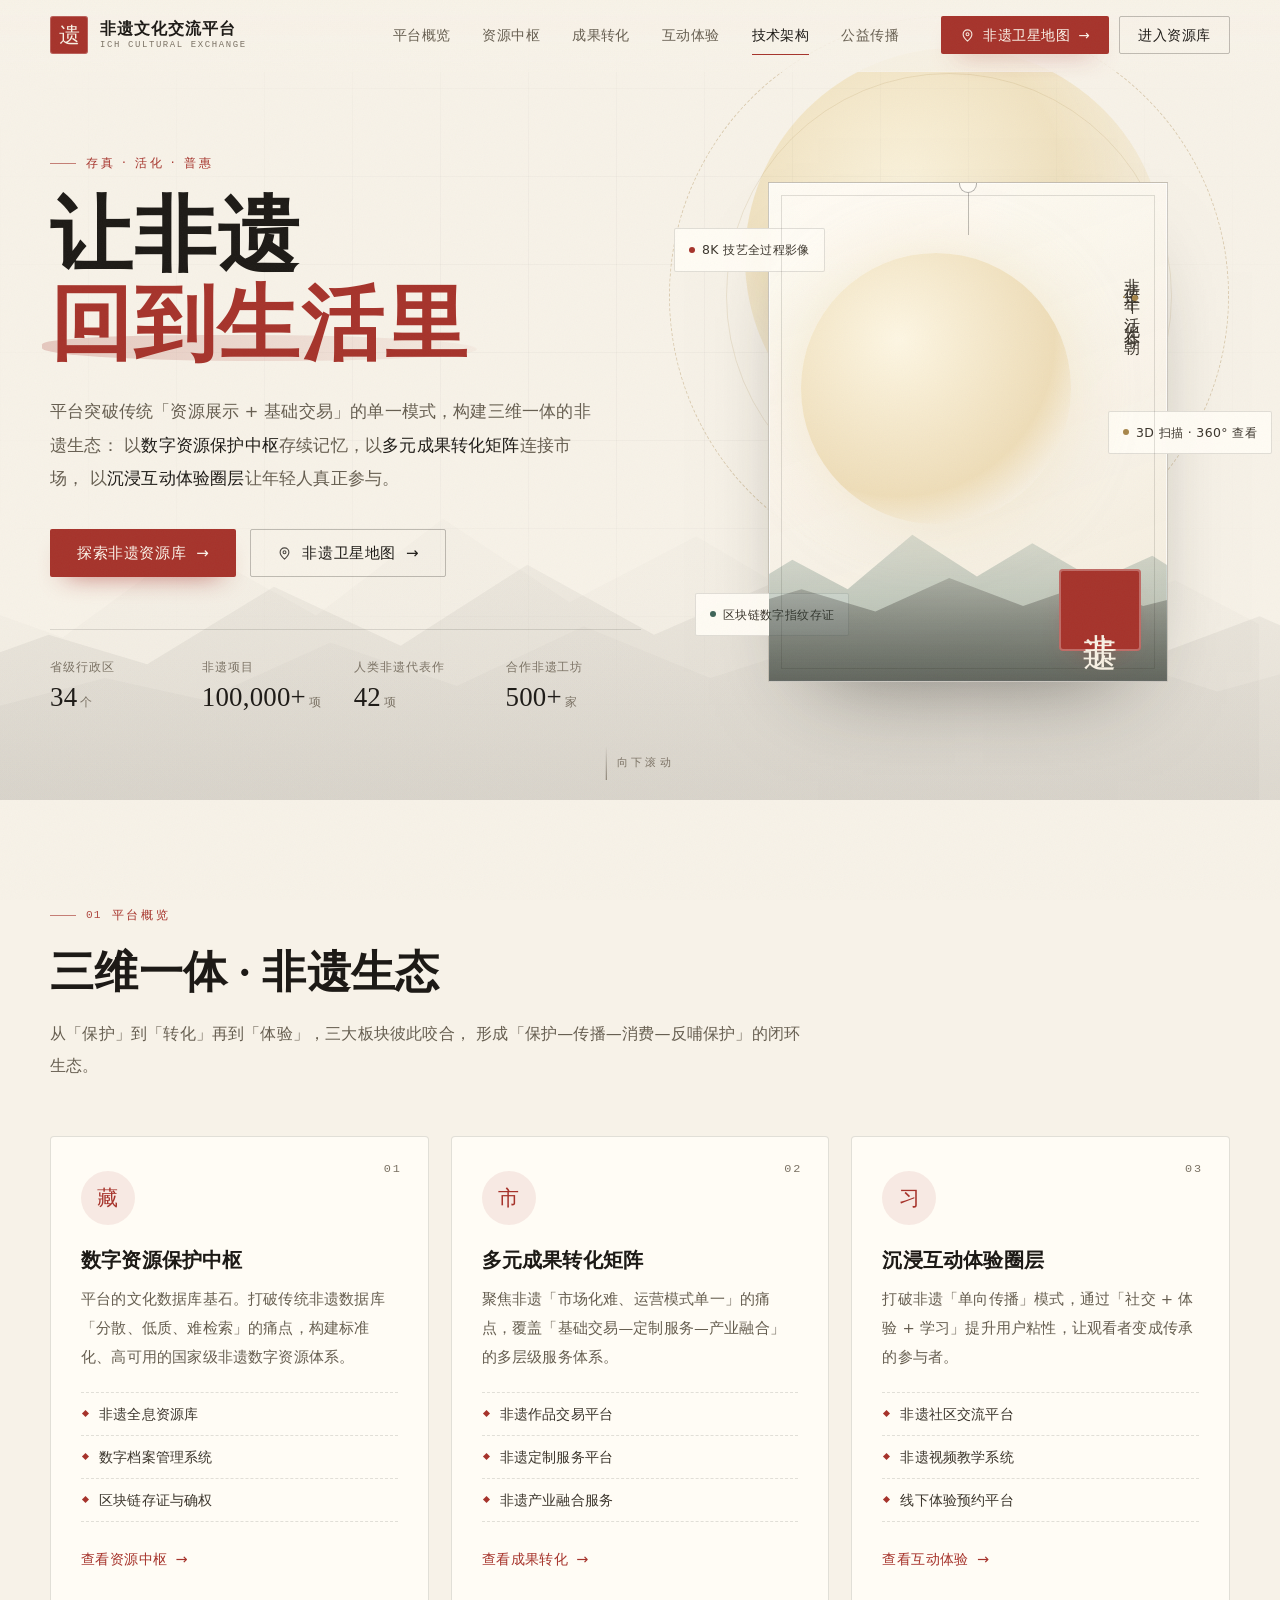
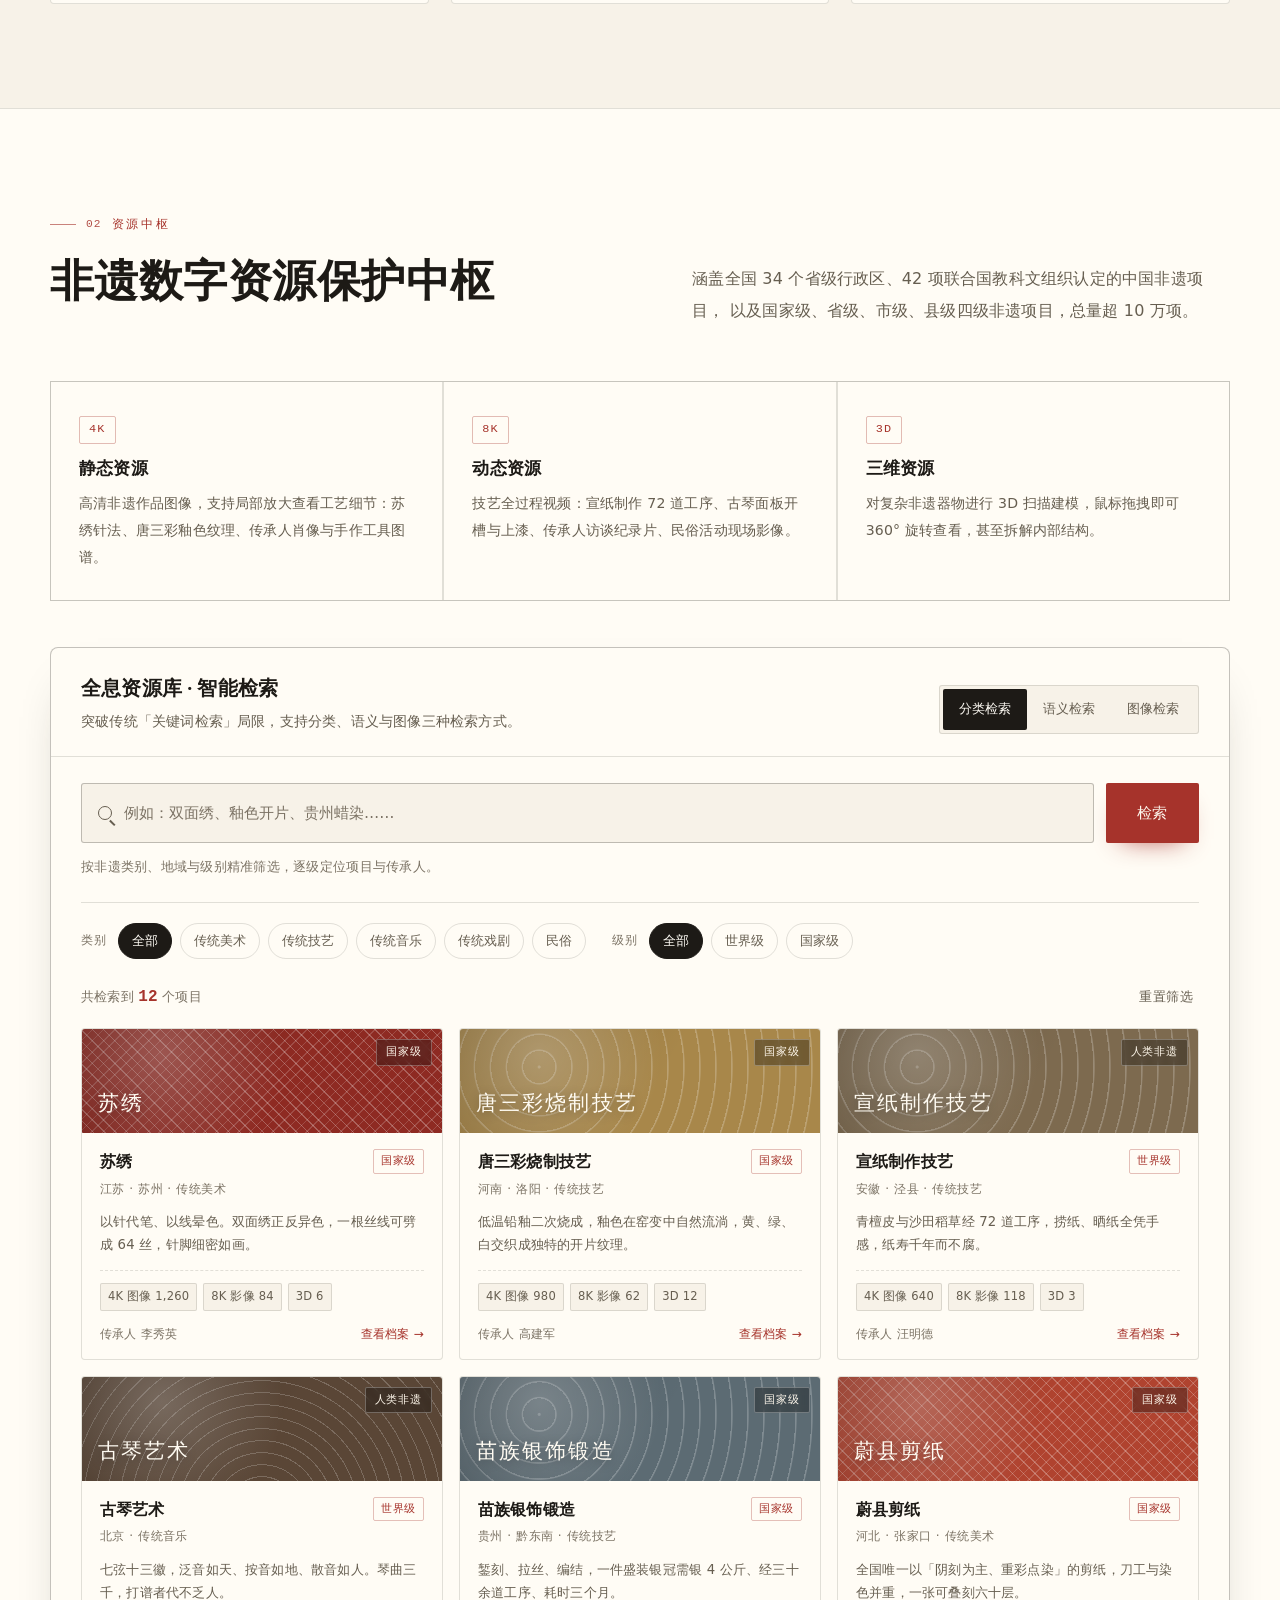
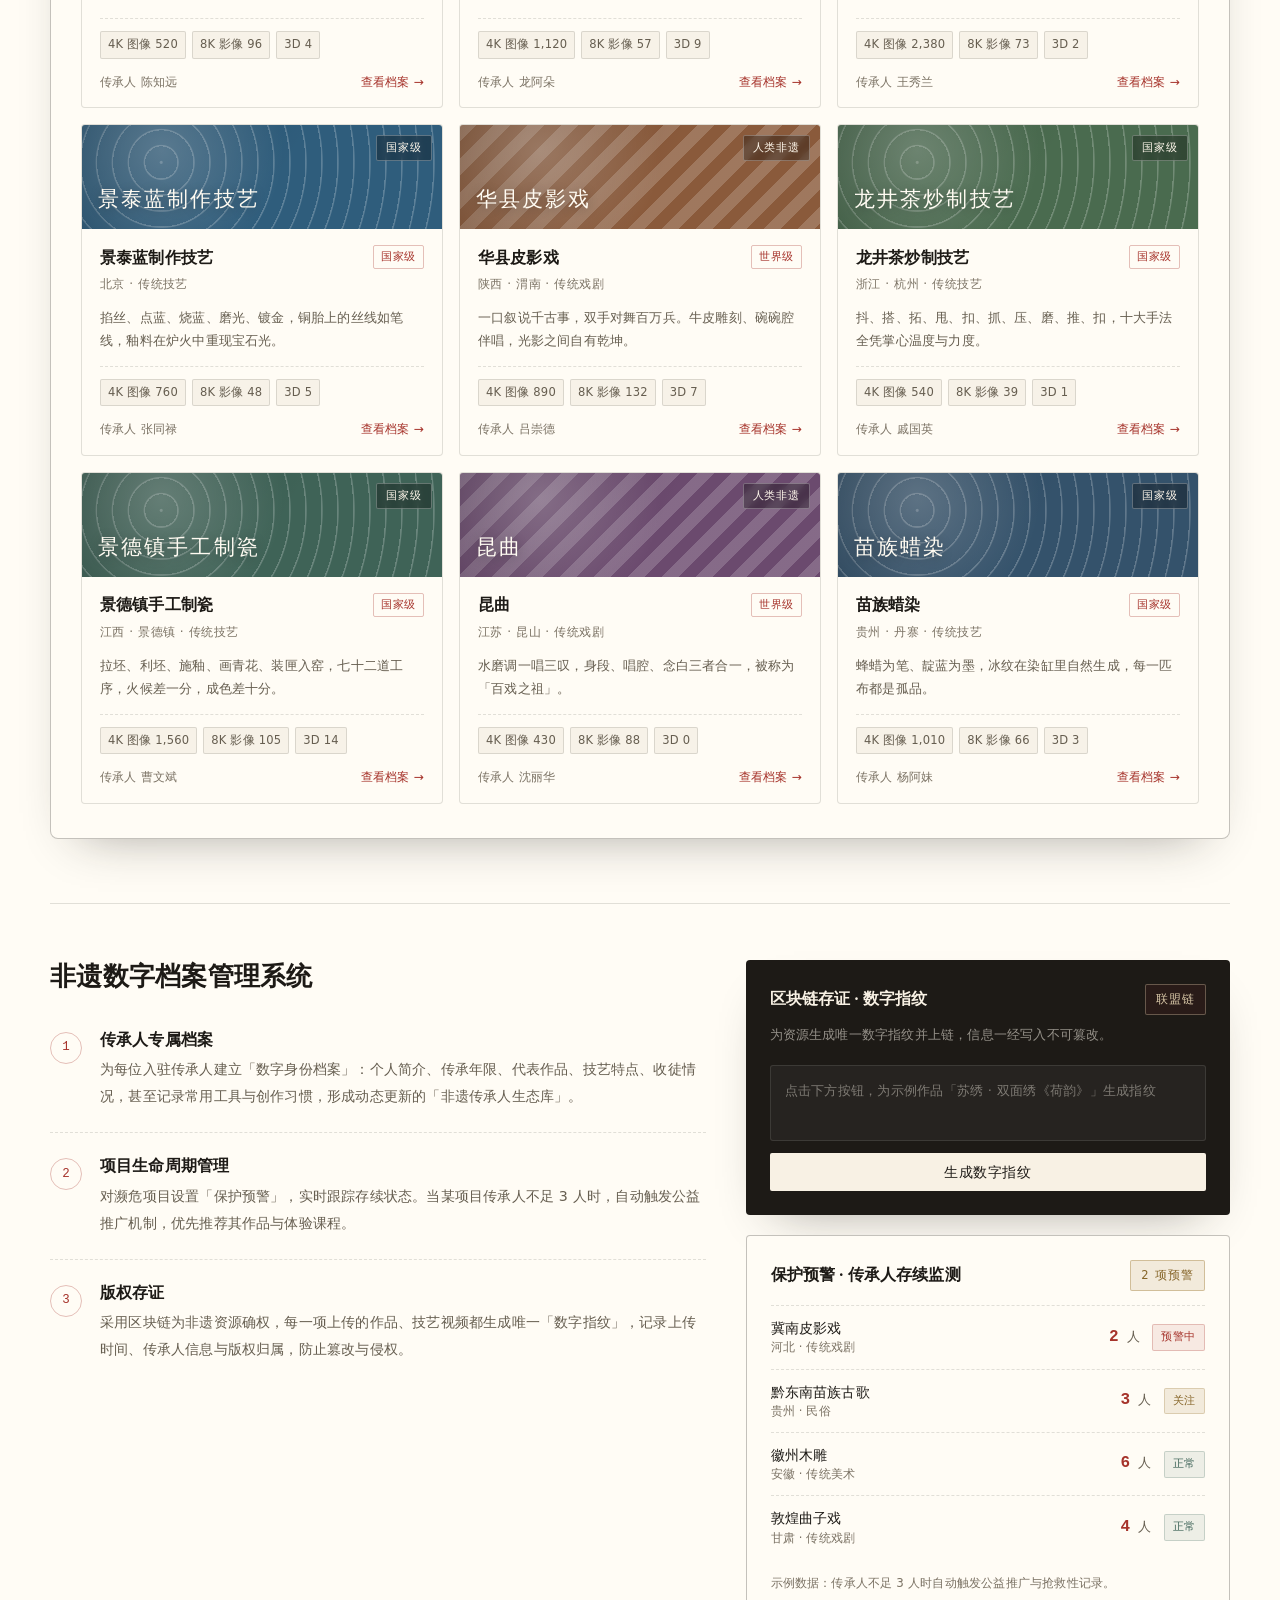
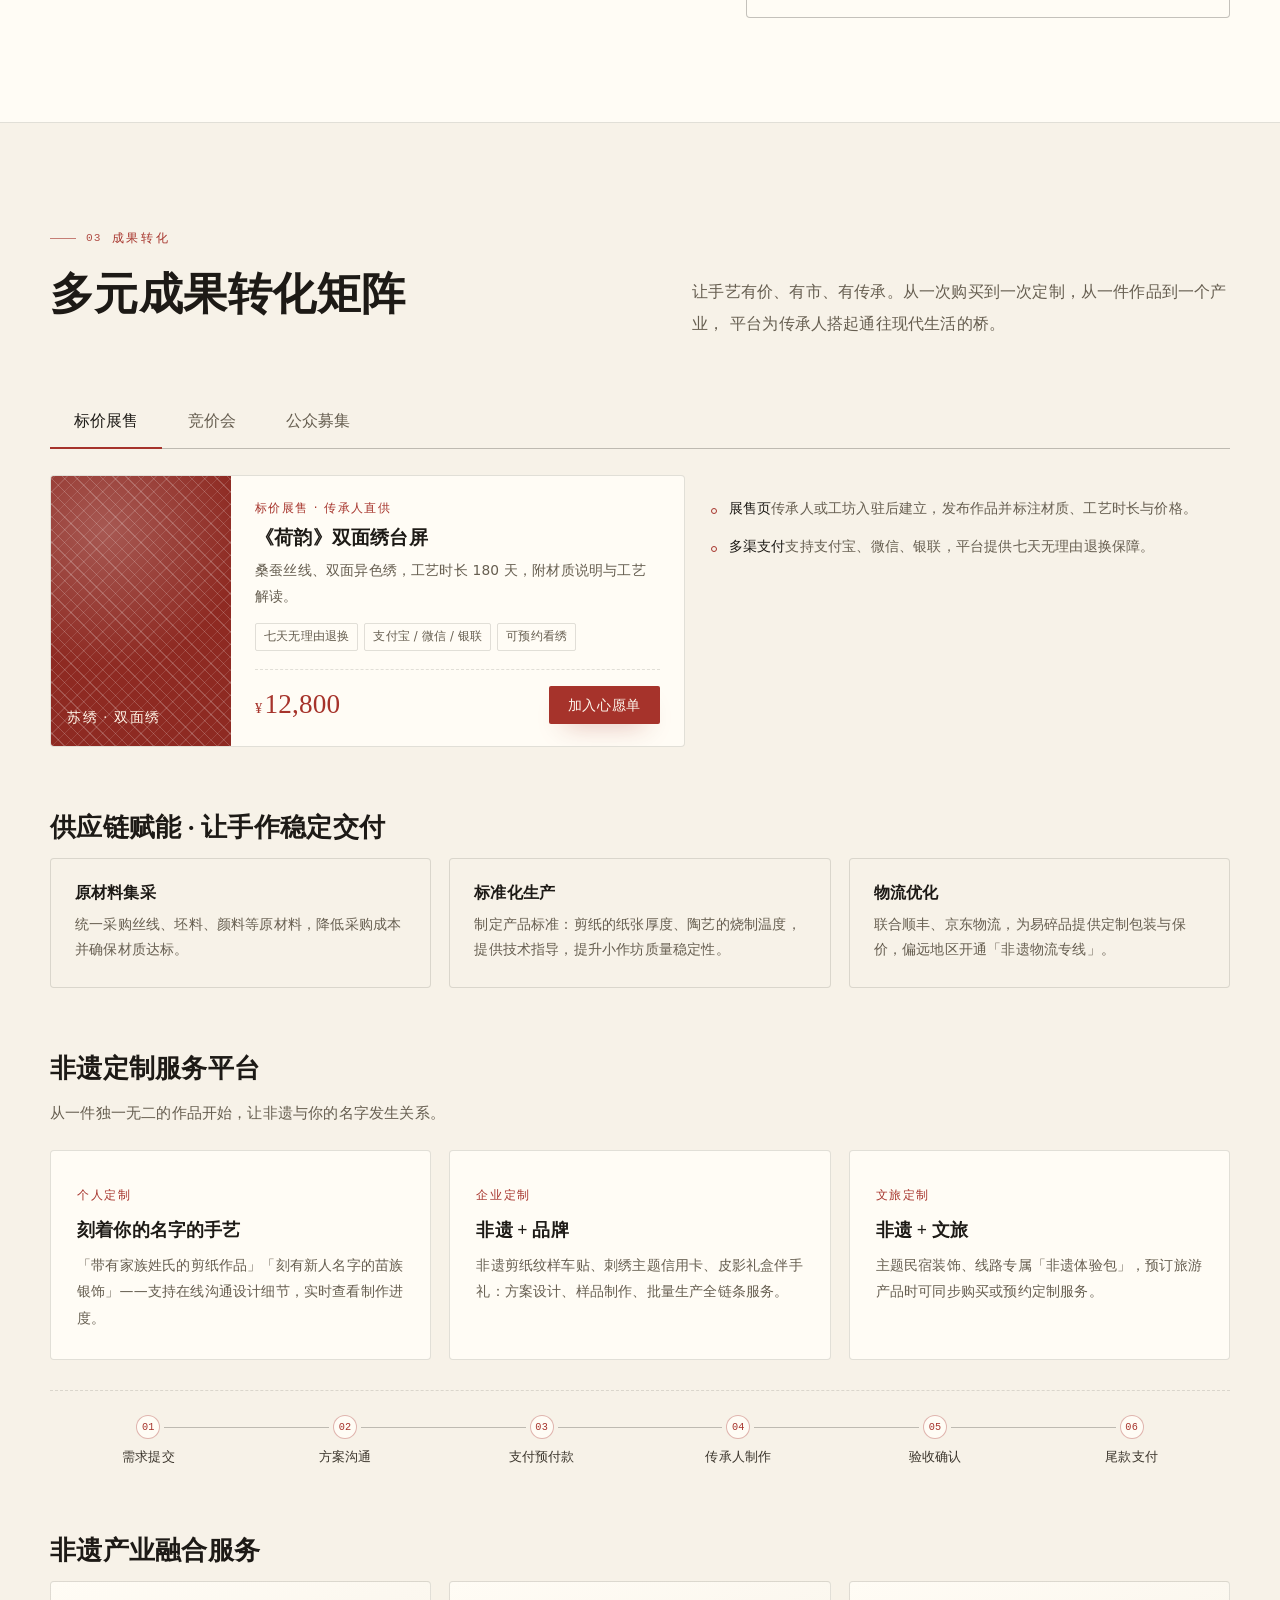
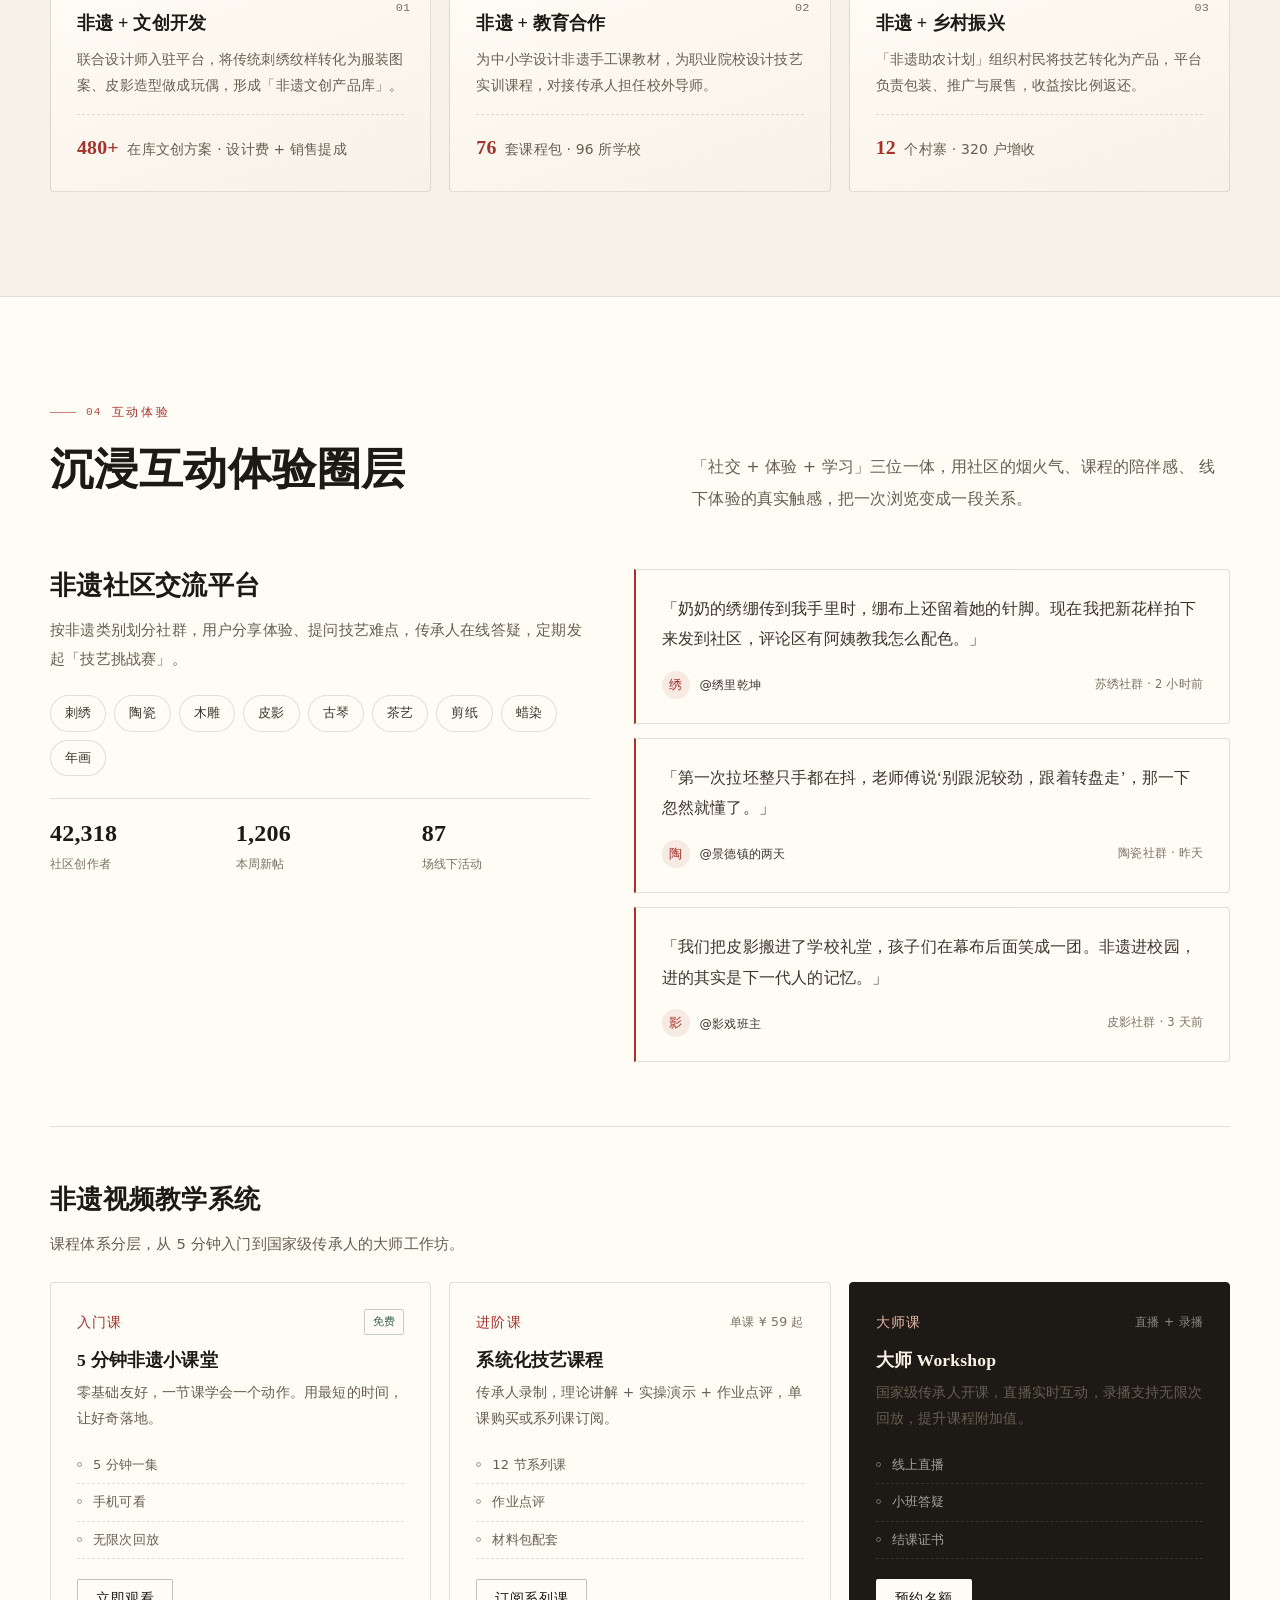
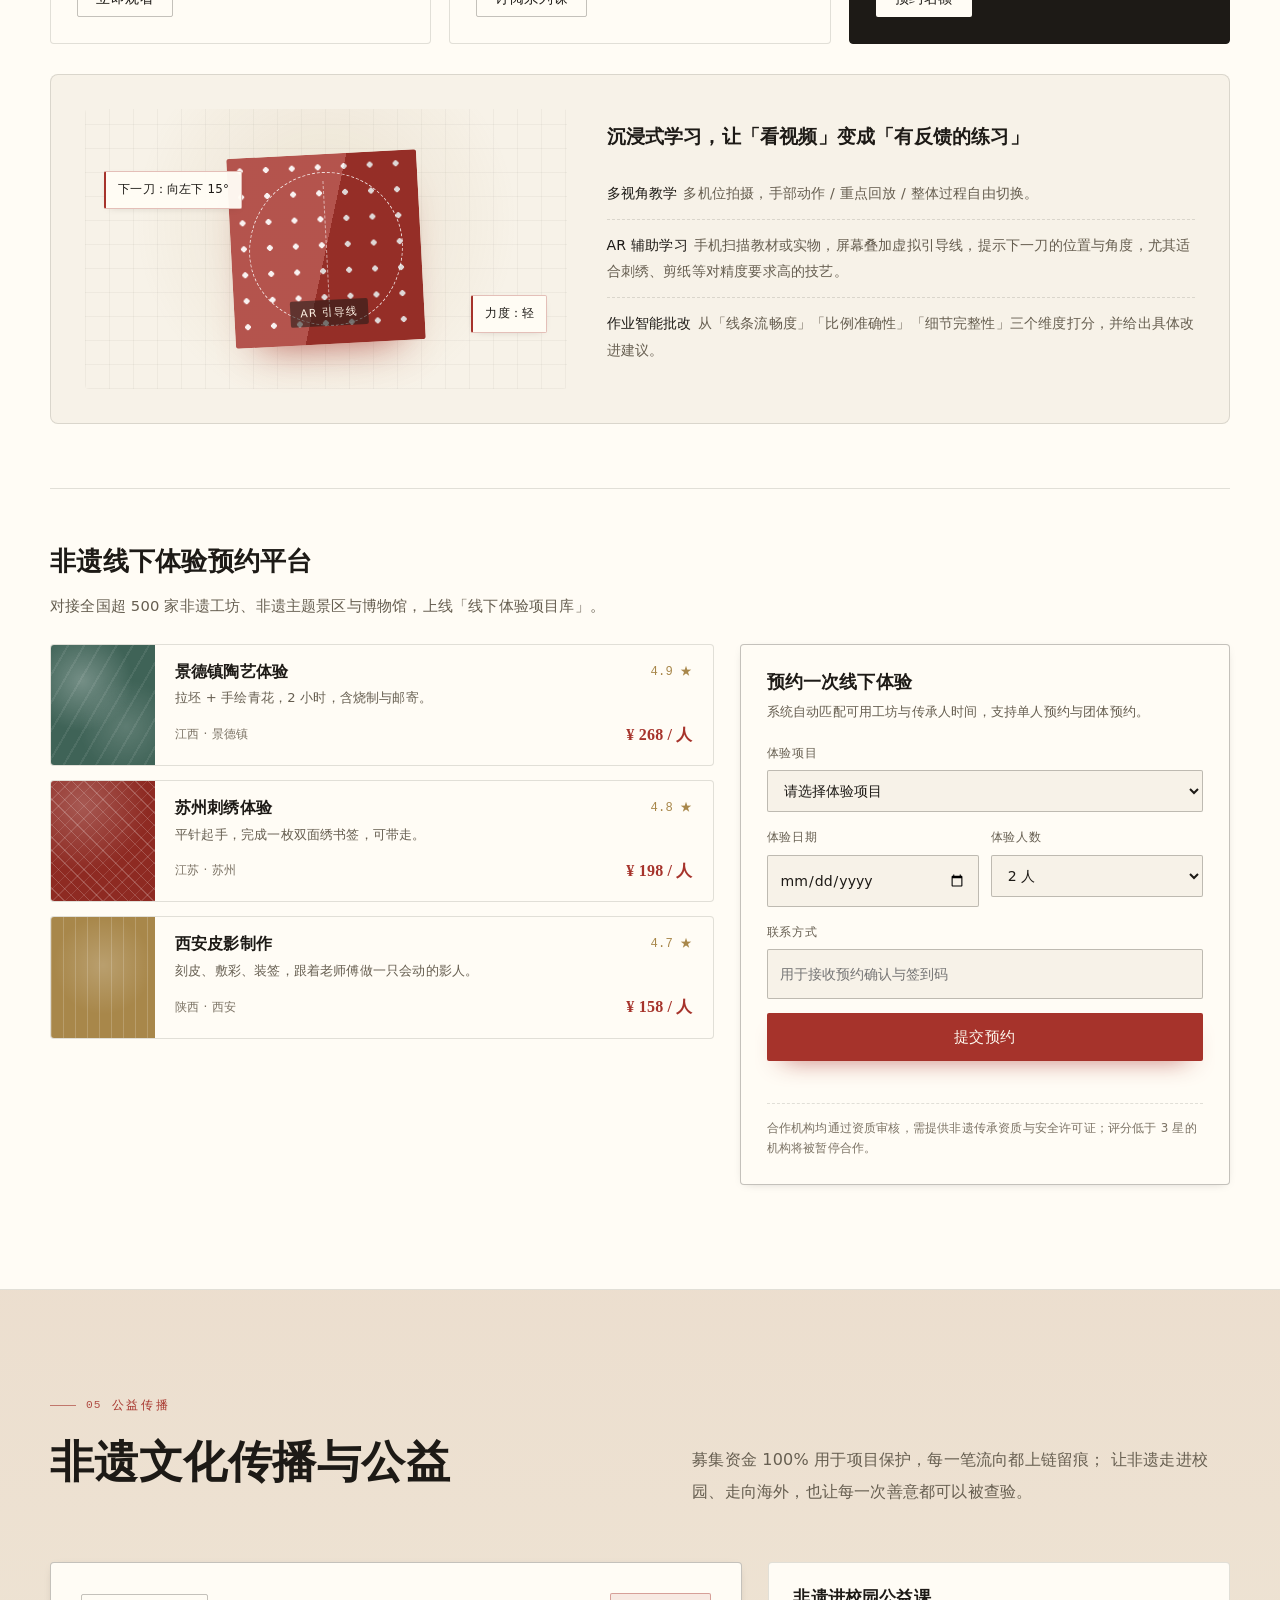
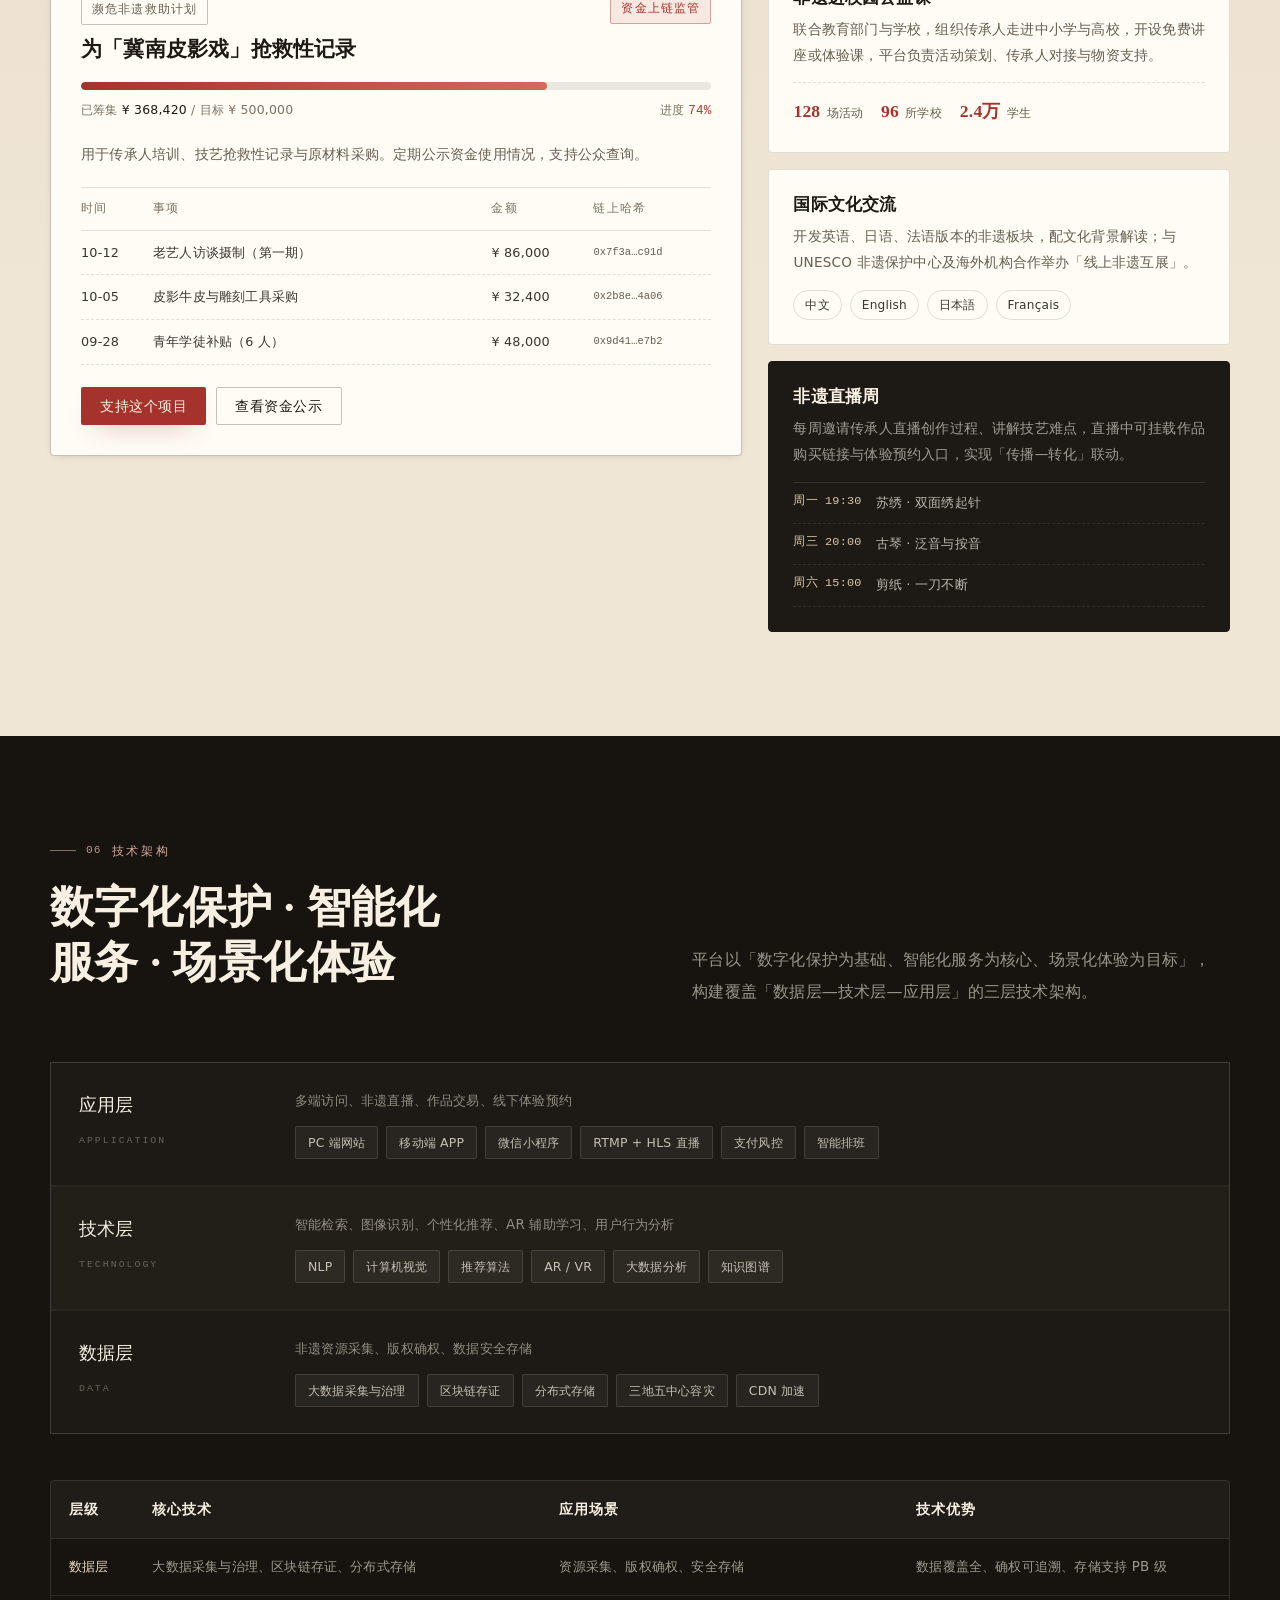
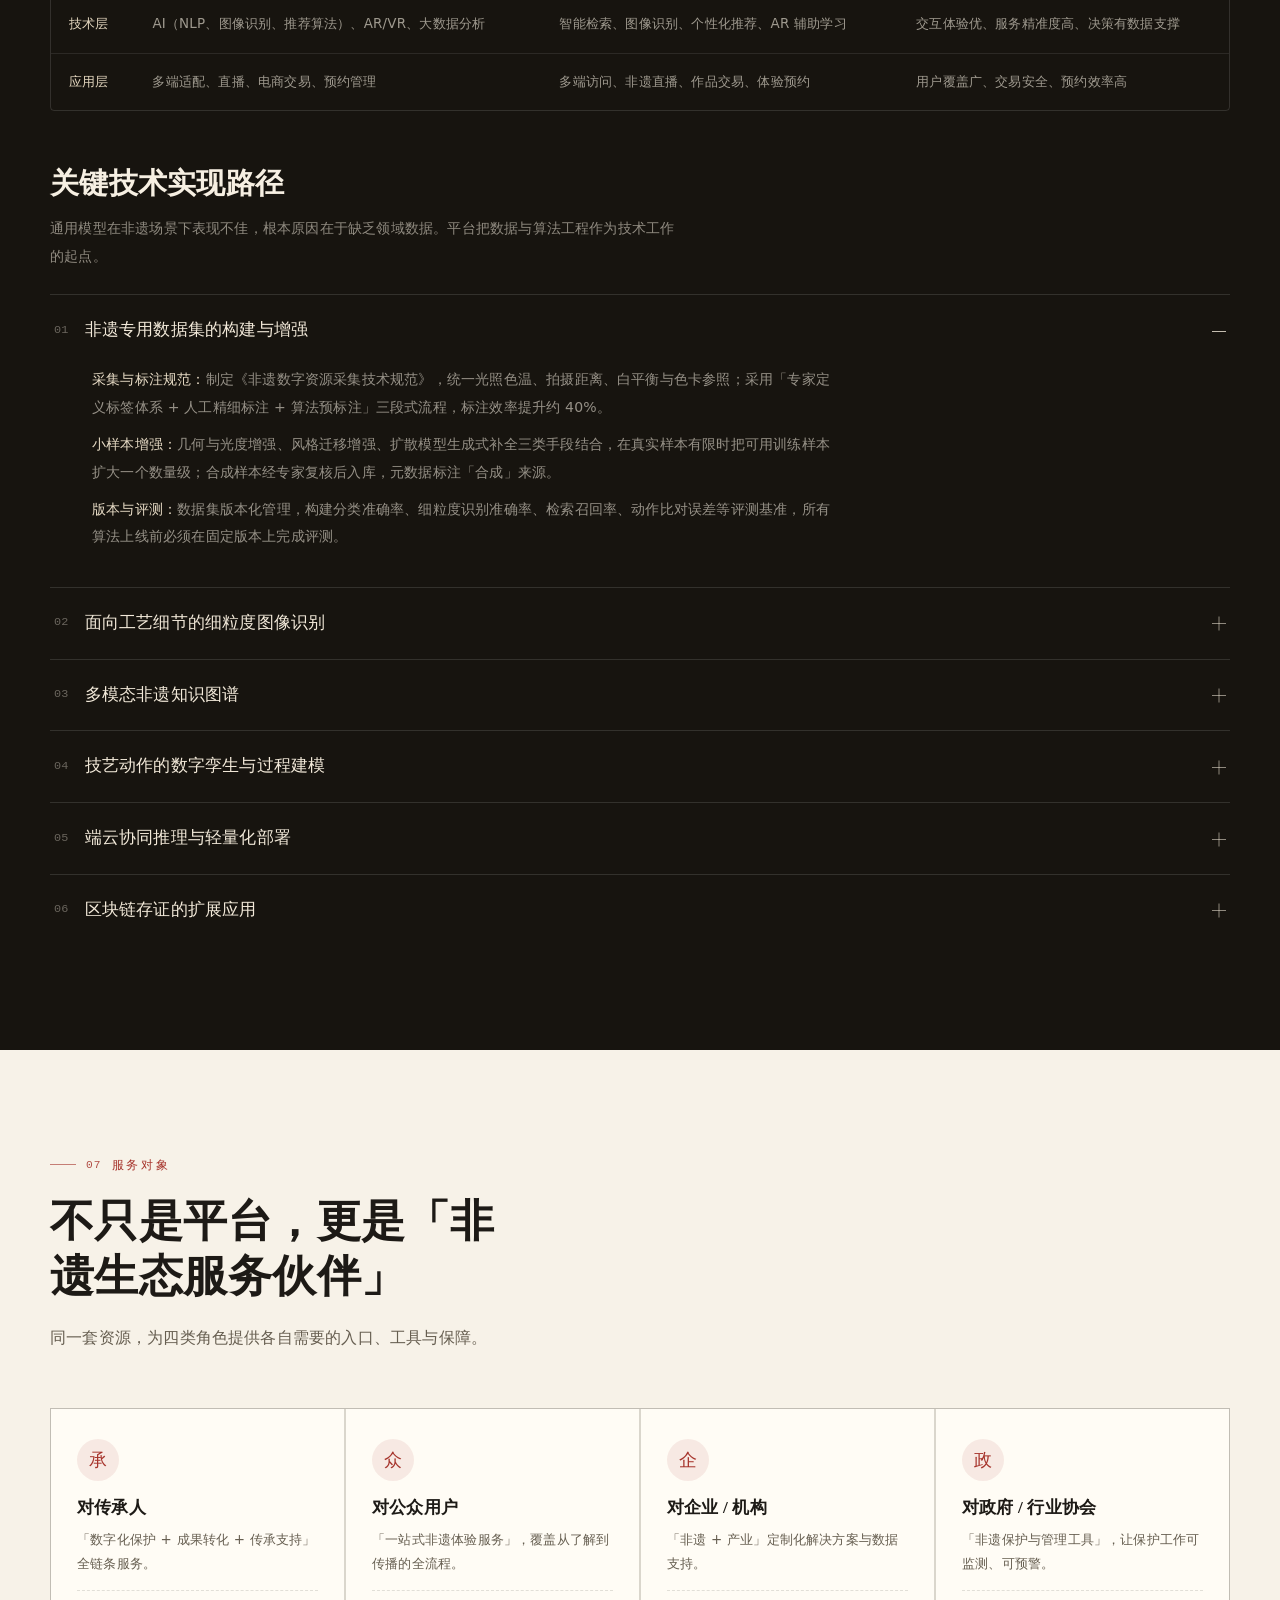
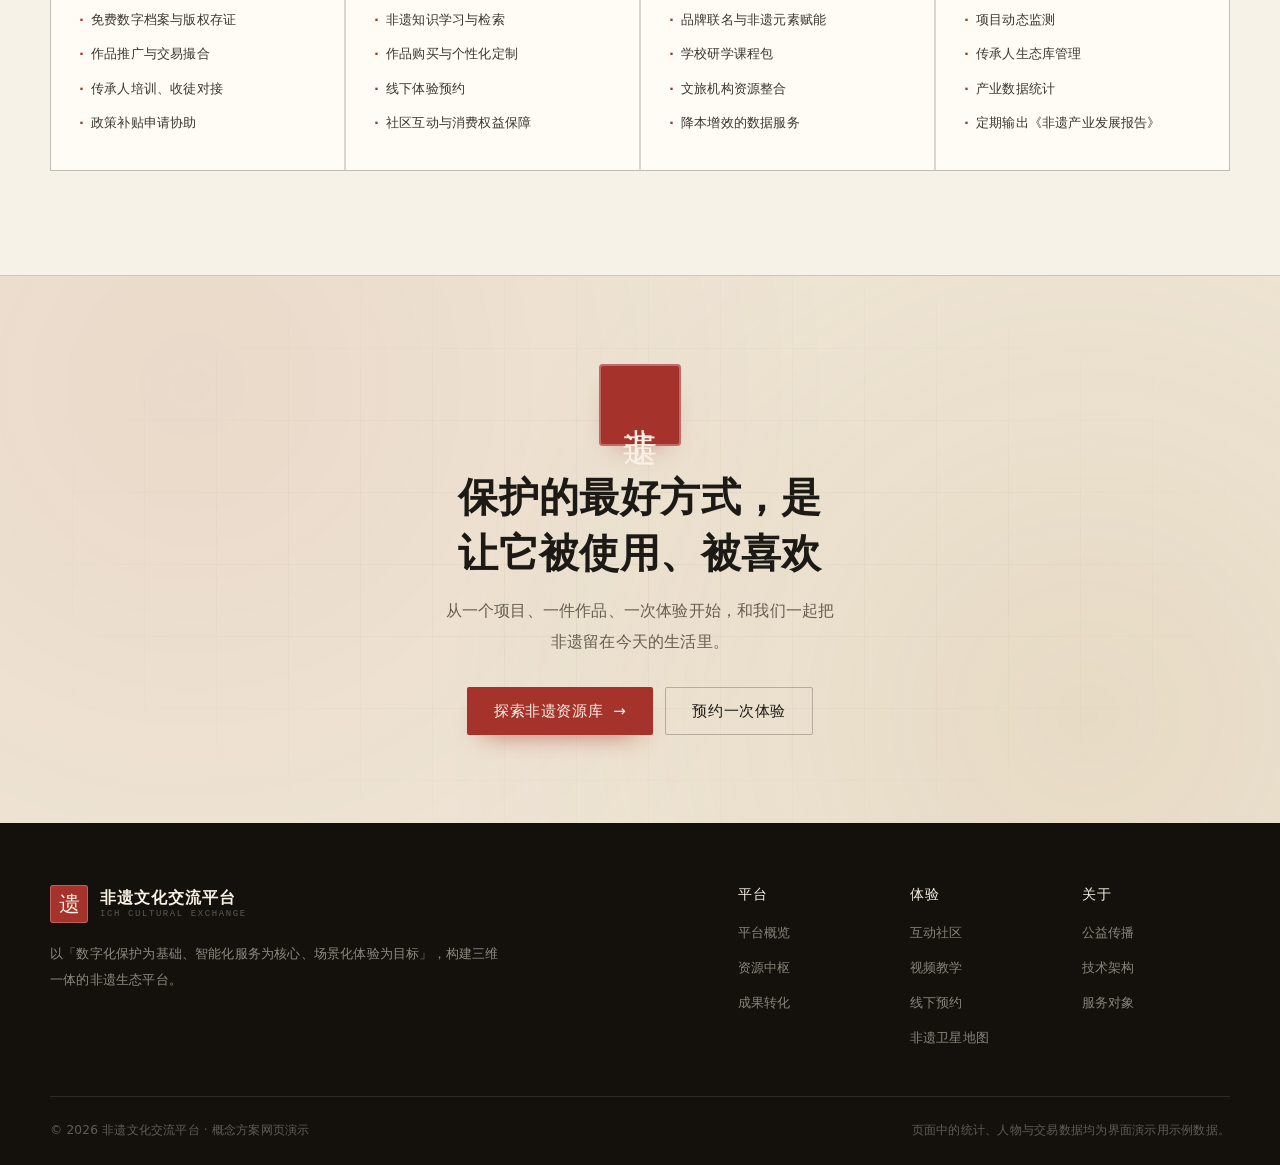
